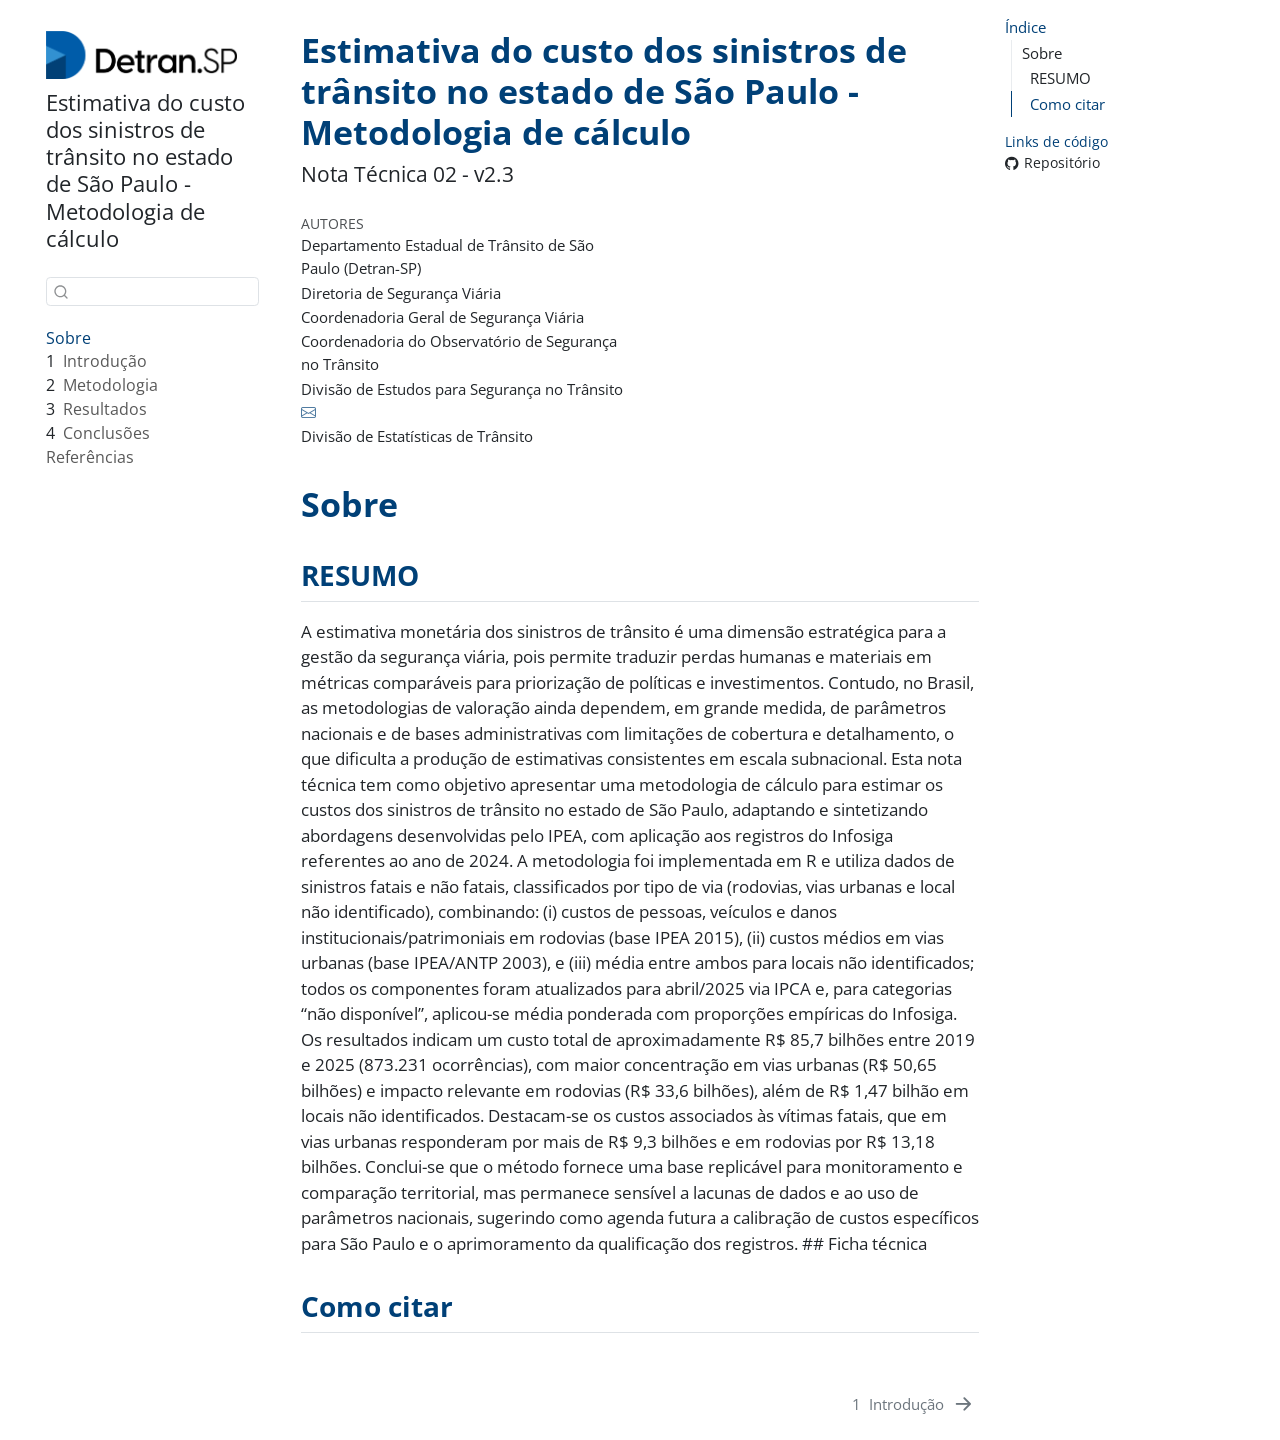
==== docs/index.html @ 034465a6 "renderização" ====
<!DOCTYPE html>
<html xmlns="http://www.w3.org/1999/xhtml" lang="pt-BR" xml:lang="pt-BR"><head>

<meta charset="utf-8">
<meta name="generator" content="quarto-1.8.27">

<meta name="viewport" content="width=device-width, initial-scale=1.0, user-scalable=yes">

<meta name="author" content="Departamento Estadual de Trânsito de São Paulo (Detran-SP)">
<meta name="author" content="Diretoria de Segurança Viária">
<meta name="author" content="Coordenadoria Geral de Segurança Viária">
<meta name="author" content="Coordenadoria do Observatório de Segurança no Trânsito">
<meta name="author" content="Divisão de Estudos para Segurança no Trânsito">
<meta name="author" content="Divisão de Estatísticas de Trânsito">

<title>Estimativa do custo dos sinistros de trânsito no estado de São Paulo - Metodologia de cálculo</title>
<style>
code{white-space: pre-wrap;}
span.smallcaps{font-variant: small-caps;}
div.columns{display: flex; gap: min(4vw, 1.5em);}
div.column{flex: auto; overflow-x: auto;}
div.hanging-indent{margin-left: 1.5em; text-indent: -1.5em;}
ul.task-list{list-style: none;}
ul.task-list li input[type="checkbox"] {
width: 0.8em;
margin: 0 0.8em 0.2em -1em;  vertical-align: middle;
}
</style>


<script>const headroomChanged = new CustomEvent("quarto-hrChanged", {
  detail: {},
  bubbles: true,
  cancelable: false,
  composed: false,
});

const announceDismiss = () => {
  const annEl = window.document.getElementById("quarto-announcement");
  if (annEl) {
    annEl.remove();

    const annId = annEl.getAttribute("data-announcement-id");
    window.localStorage.setItem(`quarto-announce-${annId}`, "true");
  }
};

const announceRegister = () => {
  const annEl = window.document.getElementById("quarto-announcement");
  if (annEl) {
    const annId = annEl.getAttribute("data-announcement-id");
    const isDismissed =
      window.localStorage.getItem(`quarto-announce-${annId}`) || false;
    if (isDismissed) {
      announceDismiss();
      return;
    } else {
      annEl.classList.remove("hidden");
    }

    const actionEl = annEl.querySelector(".quarto-announcement-action");
    if (actionEl) {
      actionEl.addEventListener("click", function (e) {
        e.preventDefault();
        // Hide the bar immediately
        announceDismiss();
      });
    }
  }
};

window.document.addEventListener("DOMContentLoaded", function () {
  let init = false;

  announceRegister();

  // Manage the back to top button, if one is present.
  let lastScrollTop = window.pageYOffset || document.documentElement.scrollTop;
  const scrollDownBuffer = 5;
  const scrollUpBuffer = 35;
  const btn = document.getElementById("quarto-back-to-top");
  const hideBackToTop = () => {
    btn.style.display = "none";
  };
  const showBackToTop = () => {
    btn.style.display = "inline-block";
  };
  if (btn) {
    window.document.addEventListener(
      "scroll",
      function () {
        const currentScrollTop =
          window.pageYOffset || document.documentElement.scrollTop;

        // Shows and hides the button 'intelligently' as the user scrolls
        if (currentScrollTop - scrollDownBuffer > lastScrollTop) {
          hideBackToTop();
          lastScrollTop = currentScrollTop <= 0 ? 0 : currentScrollTop;
        } else if (currentScrollTop < lastScrollTop - scrollUpBuffer) {
          showBackToTop();
          lastScrollTop = currentScrollTop <= 0 ? 0 : currentScrollTop;
        }

        // Show the button at the bottom, hides it at the top
        if (currentScrollTop <= 0) {
          hideBackToTop();
        } else if (
          window.innerHeight + currentScrollTop >=
          document.body.offsetHeight
        ) {
          showBackToTop();
        }
      },
      false
    );
  }

  function throttle(func, wait) {
    var timeout;
    return function () {
      const context = this;
      const args = arguments;
      const later = function () {
        clearTimeout(timeout);
        timeout = null;
        func.apply(context, args);
      };

      if (!timeout) {
        timeout = setTimeout(later, wait);
      }
    };
  }

  function headerOffset() {
    // Set an offset if there is are fixed top navbar
    const headerEl = window.document.querySelector("header.fixed-top");
    if (headerEl) {
      return headerEl.clientHeight;
    } else {
      return 0;
    }
  }

  function footerOffset() {
    const footerEl = window.document.querySelector("footer.footer");
    if (footerEl) {
      return footerEl.clientHeight;
    } else {
      return 0;
    }
  }

  function dashboardOffset() {
    const dashboardNavEl = window.document.getElementById(
      "quarto-dashboard-header"
    );
    if (dashboardNavEl !== null) {
      return dashboardNavEl.clientHeight;
    } else {
      return 0;
    }
  }

  function updateDocumentOffsetWithoutAnimation() {
    updateDocumentOffset(false);
  }

  function updateDocumentOffset(animated) {
    // set body offset
    const topOffset = headerOffset();
    const bodyOffset = topOffset + footerOffset() + dashboardOffset();
    const bodyEl = window.document.body;
    bodyEl.setAttribute("data-bs-offset", topOffset);
    bodyEl.style.paddingTop = topOffset + "px";

    // deal with sidebar offsets
    const sidebars = window.document.querySelectorAll(
      ".sidebar, .headroom-target"
    );
    sidebars.forEach((sidebar) => {
      if (!animated) {
        sidebar.classList.add("notransition");
        // Remove the no transition class after the animation has time to complete
        setTimeout(function () {
          sidebar.classList.remove("notransition");
        }, 201);
      }

      if (window.Headroom && sidebar.classList.contains("sidebar-unpinned")) {
        sidebar.style.top = "0";
        sidebar.style.maxHeight = "100vh";
      } else {
        sidebar.style.top = topOffset + "px";
        sidebar.style.maxHeight = "calc(100vh - " + topOffset + "px)";
      }
    });

    // allow space for footer
    const mainContainer = window.document.querySelector(".quarto-container");
    if (mainContainer) {
      mainContainer.style.minHeight = "calc(100vh - " + bodyOffset + "px)";
    }

    // link offset
    let linkStyle = window.document.querySelector("#quarto-target-style");
    if (!linkStyle) {
      linkStyle = window.document.createElement("style");
      linkStyle.setAttribute("id", "quarto-target-style");
      window.document.head.appendChild(linkStyle);
    }
    while (linkStyle.firstChild) {
      linkStyle.removeChild(linkStyle.firstChild);
    }
    if (topOffset > 0) {
      linkStyle.appendChild(
        window.document.createTextNode(`
      section:target::before {
        content: "";
        display: block;
        height: ${topOffset}px;
        margin: -${topOffset}px 0 0;
      }`)
      );
    }
    if (init) {
      window.dispatchEvent(headroomChanged);
    }
    init = true;
  }

  // initialize headroom
  var header = window.document.querySelector("#quarto-header");
  if (header && window.Headroom) {
    const headroom = new window.Headroom(header, {
      tolerance: 5,
      onPin: function () {
        const sidebars = window.document.querySelectorAll(
          ".sidebar, .headroom-target"
        );
        sidebars.forEach((sidebar) => {
          sidebar.classList.remove("sidebar-unpinned");
        });
        updateDocumentOffset();
      },
      onUnpin: function () {
        const sidebars = window.document.querySelectorAll(
          ".sidebar, .headroom-target"
        );
        sidebars.forEach((sidebar) => {
          sidebar.classList.add("sidebar-unpinned");
        });
        updateDocumentOffset();
      },
    });
    headroom.init();

    let frozen = false;
    window.quartoToggleHeadroom = function () {
      if (frozen) {
        headroom.unfreeze();
        frozen = false;
      } else {
        headroom.freeze();
        frozen = true;
      }
    };
  }

  window.addEventListener(
    "hashchange",
    function (e) {
      if (
        getComputedStyle(document.documentElement).scrollBehavior !== "smooth"
      ) {
        window.scrollTo(0, window.pageYOffset - headerOffset());
      }
    },
    false
  );

  // Observe size changed for the header
  const headerEl = window.document.querySelector("header.fixed-top");
  if (headerEl && window.ResizeObserver) {
    const observer = new window.ResizeObserver(() => {
      setTimeout(updateDocumentOffsetWithoutAnimation, 0);
    });
    observer.observe(headerEl, {
      attributes: true,
      childList: true,
      characterData: true,
    });
  } else {
    window.addEventListener(
      "resize",
      throttle(updateDocumentOffsetWithoutAnimation, 50)
    );
  }
  setTimeout(updateDocumentOffsetWithoutAnimation, 250);

  // fixup index.html links if we aren't on the filesystem
  if (window.location.protocol !== "file:") {
    const links = window.document.querySelectorAll("a");
    for (let i = 0; i < links.length; i++) {
      if (links[i].href) {
        links[i].dataset.originalHref = links[i].href;
        links[i].href = links[i].href.replace(/\/index\.html/, "/");
      }
    }

    // Fixup any sharing links that require urls
    // Append url to any sharing urls
    const sharingLinks = window.document.querySelectorAll(
      "a.sidebar-tools-main-item, a.quarto-navigation-tool, a.quarto-navbar-tools, a.quarto-navbar-tools-item"
    );
    for (let i = 0; i < sharingLinks.length; i++) {
      const sharingLink = sharingLinks[i];
      const href = sharingLink.getAttribute("href");
      if (href) {
        sharingLink.setAttribute(
          "href",
          href.replace("|url|", window.location.href)
        );
      }
    }

    // Scroll the active navigation item into view, if necessary
    const navSidebar = window.document.querySelector("nav#quarto-sidebar");
    if (navSidebar) {
      // Find the active item
      const activeItem = navSidebar.querySelector("li.sidebar-item a.active");
      if (activeItem) {
        // Wait for the scroll height and height to resolve by observing size changes on the
        // nav element that is scrollable
        const resizeObserver = new ResizeObserver((_entries) => {
          // The bottom of the element
          const elBottom = activeItem.offsetTop;
          const viewBottom = navSidebar.scrollTop + navSidebar.clientHeight;

          // The element height and scroll height are the same, then we are still loading
          if (viewBottom !== navSidebar.scrollHeight) {
            // Determine if the item isn't visible and scroll to it
            if (elBottom >= viewBottom) {
              navSidebar.scrollTop = elBottom;
            }

            // stop observing now since we've completed the scroll
            resizeObserver.unobserve(navSidebar);
          }
        });
        resizeObserver.observe(navSidebar);
      }
    }
  }
});
</script>
<script>/*!
 * headroom.js v0.12.0 - Give your page some headroom. Hide your header until you need it
 * Copyright (c) 2020 Nick Williams - http://wicky.nillia.ms/headroom.js
 * License: MIT
 */

!function(t,n){"object"==typeof exports&&"undefined"!=typeof module?module.exports=n():"function"==typeof define&&define.amd?define(n):(t=t||self).Headroom=n()}(this,function(){"use strict";function t(){return"undefined"!=typeof window}function d(t){return function(t){return t&&t.document&&function(t){return 9===t.nodeType}(t.document)}(t)?function(t){var n=t.document,o=n.body,s=n.documentElement;return{scrollHeight:function(){return Math.max(o.scrollHeight,s.scrollHeight,o.offsetHeight,s.offsetHeight,o.clientHeight,s.clientHeight)},height:function(){return t.innerHeight||s.clientHeight||o.clientHeight},scrollY:function(){return void 0!==t.pageYOffset?t.pageYOffset:(s||o.parentNode||o).scrollTop}}}(t):function(t){return{scrollHeight:function(){return Math.max(t.scrollHeight,t.offsetHeight,t.clientHeight)},height:function(){return Math.max(t.offsetHeight,t.clientHeight)},scrollY:function(){return t.scrollTop}}}(t)}function n(t,s,e){var n,o=function(){var n=!1;try{var t={get passive(){n=!0}};window.addEventListener("test",t,t),window.removeEventListener("test",t,t)}catch(t){n=!1}return n}(),i=!1,r=d(t),l=r.scrollY(),a={};function c(){var t=Math.round(r.scrollY()),n=r.height(),o=r.scrollHeight();a.scrollY=t,a.lastScrollY=l,a.direction=l<t?"down":"up",a.distance=Math.abs(t-l),a.isOutOfBounds=t<0||o<t+n,a.top=t<=s.offset[a.direction],a.bottom=o<=t+n,a.toleranceExceeded=a.distance>s.tolerance[a.direction],e(a),l=t,i=!1}function h(){i||(i=!0,n=requestAnimationFrame(c))}var u=!!o&&{passive:!0,capture:!1};return t.addEventListener("scroll",h,u),c(),{destroy:function(){cancelAnimationFrame(n),t.removeEventListener("scroll",h,u)}}}function o(t){return t===Object(t)?t:{down:t,up:t}}function s(t,n){n=n||{},Object.assign(this,s.options,n),this.classes=Object.assign({},s.options.classes,n.classes),this.elem=t,this.tolerance=o(this.tolerance),this.offset=o(this.offset),this.initialised=!1,this.frozen=!1}return s.prototype={constructor:s,init:function(){return s.cutsTheMustard&&!this.initialised&&(this.addClass("initial"),this.initialised=!0,setTimeout(function(t){t.scrollTracker=n(t.scroller,{offset:t.offset,tolerance:t.tolerance},t.update.bind(t))},100,this)),this},destroy:function(){this.initialised=!1,Object.keys(this.classes).forEach(this.removeClass,this),this.scrollTracker.destroy()},unpin:function(){!this.hasClass("pinned")&&this.hasClass("unpinned")||(this.addClass("unpinned"),this.removeClass("pinned"),this.onUnpin&&this.onUnpin.call(this))},pin:function(){this.hasClass("unpinned")&&(this.addClass("pinned"),this.removeClass("unpinned"),this.onPin&&this.onPin.call(this))},freeze:function(){this.frozen=!0,this.addClass("frozen")},unfreeze:function(){this.frozen=!1,this.removeClass("frozen")},top:function(){this.hasClass("top")||(this.addClass("top"),this.removeClass("notTop"),this.onTop&&this.onTop.call(this))},notTop:function(){this.hasClass("notTop")||(this.addClass("notTop"),this.removeClass("top"),this.onNotTop&&this.onNotTop.call(this))},bottom:function(){this.hasClass("bottom")||(this.addClass("bottom"),this.removeClass("notBottom"),this.onBottom&&this.onBottom.call(this))},notBottom:function(){this.hasClass("notBottom")||(this.addClass("notBottom"),this.removeClass("bottom"),this.onNotBottom&&this.onNotBottom.call(this))},shouldUnpin:function(t){return"down"===t.direction&&!t.top&&t.toleranceExceeded},shouldPin:function(t){return"up"===t.direction&&t.toleranceExceeded||t.top},addClass:function(t){this.elem.classList.add.apply(this.elem.classList,this.classes[t].split(" "))},removeClass:function(t){this.elem.classList.remove.apply(this.elem.classList,this.classes[t].split(" "))},hasClass:function(t){return this.classes[t].split(" ").every(function(t){return this.classList.contains(t)},this.elem)},update:function(t){t.isOutOfBounds||!0!==this.frozen&&(t.top?this.top():this.notTop(),t.bottom?this.bottom():this.notBottom(),this.shouldUnpin(t)?this.unpin():this.shouldPin(t)&&this.pin())}},s.options={tolerance:{up:0,down:0},offset:0,scroller:t()?window:null,classes:{frozen:"headroom--frozen",pinned:"headroom--pinned",unpinned:"headroom--unpinned",top:"headroom--top",notTop:"headroom--not-top",bottom:"headroom--bottom",notBottom:"headroom--not-bottom",initial:"headroom"}},s.cutsTheMustard=!!(t()&&function(){}.bind&&"classList"in document.documentElement&&Object.assign&&Object.keys&&requestAnimationFrame),s});
</script>
<script>/*!
 * clipboard.js v2.0.11
 * https://clipboardjs.com/
 *
 * Licensed MIT © Zeno Rocha
 */
!function(t,e){"object"==typeof exports&&"object"==typeof module?module.exports=e():"function"==typeof define&&define.amd?define([],e):"object"==typeof exports?exports.ClipboardJS=e():t.ClipboardJS=e()}(this,function(){return n={686:function(t,e,n){"use strict";n.d(e,{default:function(){return b}});var e=n(279),i=n.n(e),e=n(370),u=n.n(e),e=n(817),r=n.n(e);function c(t){try{return document.execCommand(t)}catch(t){return}}var a=function(t){t=r()(t);return c("cut"),t};function o(t,e){var n,o,t=(n=t,o="rtl"===document.documentElement.getAttribute("dir"),(t=document.createElement("textarea")).style.fontSize="12pt",t.style.border="0",t.style.padding="0",t.style.margin="0",t.style.position="absolute",t.style[o?"right":"left"]="-9999px",o=window.pageYOffset||document.documentElement.scrollTop,t.style.top="".concat(o,"px"),t.setAttribute("readonly",""),t.value=n,t);return e.container.appendChild(t),e=r()(t),c("copy"),t.remove(),e}var f=function(t){var e=1<arguments.length&&void 0!==arguments[1]?arguments[1]:{container:document.body},n="";return"string"==typeof t?n=o(t,e):t instanceof HTMLInputElement&&!["text","search","url","tel","password"].includes(null==t?void 0:t.type)?n=o(t.value,e):(n=r()(t),c("copy")),n};function l(t){return(l="function"==typeof Symbol&&"symbol"==typeof Symbol.iterator?function(t){return typeof t}:function(t){return t&&"function"==typeof Symbol&&t.constructor===Symbol&&t!==Symbol.prototype?"symbol":typeof t})(t)}var s=function(){var t=0<arguments.length&&void 0!==arguments[0]?arguments[0]:{},e=t.action,n=void 0===e?"copy":e,o=t.container,e=t.target,t=t.text;if("copy"!==n&&"cut"!==n)throw new Error('Invalid "action" value, use either "copy" or "cut"');if(void 0!==e){if(!e||"object"!==l(e)||1!==e.nodeType)throw new Error('Invalid "target" value, use a valid Element');if("copy"===n&&e.hasAttribute("disabled"))throw new Error('Invalid "target" attribute. Please use "readonly" instead of "disabled" attribute');if("cut"===n&&(e.hasAttribute("readonly")||e.hasAttribute("disabled")))throw new Error('Invalid "target" attribute. You can\'t cut text from elements with "readonly" or "disabled" attributes')}return t?f(t,{container:o}):e?"cut"===n?a(e):f(e,{container:o}):void 0};function p(t){return(p="function"==typeof Symbol&&"symbol"==typeof Symbol.iterator?function(t){return typeof t}:function(t){return t&&"function"==typeof Symbol&&t.constructor===Symbol&&t!==Symbol.prototype?"symbol":typeof t})(t)}function d(t,e){for(var n=0;n<e.length;n++){var o=e[n];o.enumerable=o.enumerable||!1,o.configurable=!0,"value"in o&&(o.writable=!0),Object.defineProperty(t,o.key,o)}}function y(t,e){return(y=Object.setPrototypeOf||function(t,e){return t.__proto__=e,t})(t,e)}function h(n){var o=function(){if("undefined"==typeof Reflect||!Reflect.construct)return!1;if(Reflect.construct.sham)return!1;if("function"==typeof Proxy)return!0;try{return Date.prototype.toString.call(Reflect.construct(Date,[],function(){})),!0}catch(t){return!1}}();return function(){var t,e=v(n);return t=o?(t=v(this).constructor,Reflect.construct(e,arguments,t)):e.apply(this,arguments),e=this,!(t=t)||"object"!==p(t)&&"function"!=typeof t?function(t){if(void 0!==t)return t;throw new ReferenceError("this hasn't been initialised - super() hasn't been called")}(e):t}}function v(t){return(v=Object.setPrototypeOf?Object.getPrototypeOf:function(t){return t.__proto__||Object.getPrototypeOf(t)})(t)}function m(t,e){t="data-clipboard-".concat(t);if(e.hasAttribute(t))return e.getAttribute(t)}var b=function(){!function(t,e){if("function"!=typeof e&&null!==e)throw new TypeError("Super expression must either be null or a function");t.prototype=Object.create(e&&e.prototype,{constructor:{value:t,writable:!0,configurable:!0}}),e&&y(t,e)}(r,i());var t,e,n,o=h(r);function r(t,e){var n;return function(t){if(!(t instanceof r))throw new TypeError("Cannot call a class as a function")}(this),(n=o.call(this)).resolveOptions(e),n.listenClick(t),n}return t=r,n=[{key:"copy",value:function(t){var e=1<arguments.length&&void 0!==arguments[1]?arguments[1]:{container:document.body};return f(t,e)}},{key:"cut",value:function(t){return a(t)}},{key:"isSupported",value:function(){var t=0<arguments.length&&void 0!==arguments[0]?arguments[0]:["copy","cut"],t="string"==typeof t?[t]:t,e=!!document.queryCommandSupported;return t.forEach(function(t){e=e&&!!document.queryCommandSupported(t)}),e}}],(e=[{key:"resolveOptions",value:function(){var t=0<arguments.length&&void 0!==arguments[0]?arguments[0]:{};this.action="function"==typeof t.action?t.action:this.defaultAction,this.target="function"==typeof t.target?t.target:this.defaultTarget,this.text="function"==typeof t.text?t.text:this.defaultText,this.container="object"===p(t.container)?t.container:document.body}},{key:"listenClick",value:function(t){var e=this;this.listener=u()(t,"click",function(t){return e.onClick(t)})}},{key:"onClick",value:function(t){var e=t.delegateTarget||t.currentTarget,n=this.action(e)||"copy",t=s({action:n,container:this.container,target:this.target(e),text:this.text(e)});this.emit(t?"success":"error",{action:n,text:t,trigger:e,clearSelection:function(){e&&e.focus(),window.getSelection().removeAllRanges()}})}},{key:"defaultAction",value:function(t){return m("action",t)}},{key:"defaultTarget",value:function(t){t=m("target",t);if(t)return document.querySelector(t)}},{key:"defaultText",value:function(t){return m("text",t)}},{key:"destroy",value:function(){this.listener.destroy()}}])&&d(t.prototype,e),n&&d(t,n),r}()},828:function(t){var e;"undefined"==typeof Element||Element.prototype.matches||((e=Element.prototype).matches=e.matchesSelector||e.mozMatchesSelector||e.msMatchesSelector||e.oMatchesSelector||e.webkitMatchesSelector),t.exports=function(t,e){for(;t&&9!==t.nodeType;){if("function"==typeof t.matches&&t.matches(e))return t;t=t.parentNode}}},438:function(t,e,n){var u=n(828);function i(t,e,n,o,r){var i=function(e,n,t,o){return function(t){t.delegateTarget=u(t.target,n),t.delegateTarget&&o.call(e,t)}}.apply(this,arguments);return t.addEventListener(n,i,r),{destroy:function(){t.removeEventListener(n,i,r)}}}t.exports=function(t,e,n,o,r){return"function"==typeof t.addEventListener?i.apply(null,arguments):"function"==typeof n?i.bind(null,document).apply(null,arguments):("string"==typeof t&&(t=document.querySelectorAll(t)),Array.prototype.map.call(t,function(t){return i(t,e,n,o,r)}))}},879:function(t,n){n.node=function(t){return void 0!==t&&t instanceof HTMLElement&&1===t.nodeType},n.nodeList=function(t){var e=Object.prototype.toString.call(t);return void 0!==t&&("[object NodeList]"===e||"[object HTMLCollection]"===e)&&"length"in t&&(0===t.length||n.node(t[0]))},n.string=function(t){return"string"==typeof t||t instanceof String},n.fn=function(t){return"[object Function]"===Object.prototype.toString.call(t)}},370:function(t,e,n){var f=n(879),l=n(438);t.exports=function(t,e,n){if(!t&&!e&&!n)throw new Error("Missing required arguments");if(!f.string(e))throw new TypeError("Second argument must be a String");if(!f.fn(n))throw new TypeError("Third argument must be a Function");if(f.node(t))return c=e,a=n,(u=t).addEventListener(c,a),{destroy:function(){u.removeEventListener(c,a)}};if(f.nodeList(t))return o=t,r=e,i=n,Array.prototype.forEach.call(o,function(t){t.addEventListener(r,i)}),{destroy:function(){Array.prototype.forEach.call(o,function(t){t.removeEventListener(r,i)})}};if(f.string(t))return t=t,e=e,n=n,l(document.body,t,e,n);throw new TypeError("First argument must be a String, HTMLElement, HTMLCollection, or NodeList");var o,r,i,u,c,a}},817:function(t){t.exports=function(t){var e,n="SELECT"===t.nodeName?(t.focus(),t.value):"INPUT"===t.nodeName||"TEXTAREA"===t.nodeName?((e=t.hasAttribute("readonly"))||t.setAttribute("readonly",""),t.select(),t.setSelectionRange(0,t.value.length),e||t.removeAttribute("readonly"),t.value):(t.hasAttribute("contenteditable")&&t.focus(),n=window.getSelection(),(e=document.createRange()).selectNodeContents(t),n.removeAllRanges(),n.addRange(e),n.toString());return n}},279:function(t){function e(){}e.prototype={on:function(t,e,n){var o=this.e||(this.e={});return(o[t]||(o[t]=[])).push({fn:e,ctx:n}),this},once:function(t,e,n){var o=this;function r(){o.off(t,r),e.apply(n,arguments)}return r._=e,this.on(t,r,n)},emit:function(t){for(var e=[].slice.call(arguments,1),n=((this.e||(this.e={}))[t]||[]).slice(),o=0,r=n.length;o<r;o++)n[o].fn.apply(n[o].ctx,e);return this},off:function(t,e){var n=this.e||(this.e={}),o=n[t],r=[];if(o&&e)for(var i=0,u=o.length;i<u;i++)o[i].fn!==e&&o[i].fn._!==e&&r.push(o[i]);return r.length?n[t]=r:delete n[t],this}},t.exports=e,t.exports.TinyEmitter=e}},r={},o.n=function(t){var e=t&&t.__esModule?function(){return t.default}:function(){return t};return o.d(e,{a:e}),e},o.d=function(t,e){for(var n in e)o.o(e,n)&&!o.o(t,n)&&Object.defineProperty(t,n,{enumerable:!0,get:e[n]})},o.o=function(t,e){return Object.prototype.hasOwnProperty.call(t,e)},o(686).default;function o(t){if(r[t])return r[t].exports;var e=r[t]={exports:{}};return n[t](e,e.exports,o),e.exports}var n,r});</script>
<script>/*! @algolia/autocomplete-js 1.19.1 | MIT License | © Algolia, Inc. and contributors | https://github.com/algolia/autocomplete */
!function(e,t){"object"==typeof exports&&"undefined"!=typeof module?t(exports):"function"==typeof define&&define.amd?define(["exports"],t):t((e="undefined"!=typeof globalThis?globalThis:e||self)["@algolia/autocomplete-js"]={})}(this,(function(e){"use strict";function t(e,t){var n=Object.keys(e);if(Object.getOwnPropertySymbols){var r=Object.getOwnPropertySymbols(e);t&&(r=r.filter((function(t){return Object.getOwnPropertyDescriptor(e,t).enumerable}))),n.push.apply(n,r)}return n}function n(e){for(var n=1;n<arguments.length;n++){var r=null!=arguments[n]?arguments[n]:{};n%2?t(Object(r),!0).forEach((function(t){o(e,t,r[t])})):Object.getOwnPropertyDescriptors?Object.defineProperties(e,Object.getOwnPropertyDescriptors(r)):t(Object(r)).forEach((function(t){Object.defineProperty(e,t,Object.getOwnPropertyDescriptor(r,t))}))}return e}function r(e){return r="function"==typeof Symbol&&"symbol"==typeof Symbol.iterator?function(e){return typeof e}:function(e){return e&&"function"==typeof Symbol&&e.constructor===Symbol&&e!==Symbol.prototype?"symbol":typeof e},r(e)}function o(e,t,n){return(t=function(e){var t=function(e,t){if("object"!=typeof e||null===e)return e;var n=e[Symbol.toPrimitive];if(void 0!==n){var r=n.call(e,t||"default");if("object"!=typeof r)return r;throw new TypeError("@@toPrimitive must return a primitive value.")}return("string"===t?String:Number)(e)}(e,"string");return"symbol"==typeof t?t:String(t)}(t))in e?Object.defineProperty(e,t,{value:n,enumerable:!0,configurable:!0,writable:!0}):e[t]=n,e}function i(){return i=Object.assign?Object.assign.bind():function(e){for(var t=1;t<arguments.length;t++){var n=arguments[t];for(var r in n)Object.prototype.hasOwnProperty.call(n,r)&&(e[r]=n[r])}return e},i.apply(this,arguments)}function u(e,t){if(null==e)return{};var n,r,o=function(e,t){if(null==e)return{};var n,r,o={},i=Object.keys(e);for(r=0;r<i.length;r++)n=i[r],t.indexOf(n)>=0||(o[n]=e[n]);return o}(e,t);if(Object.getOwnPropertySymbols){var i=Object.getOwnPropertySymbols(e);for(r=0;r<i.length;r++)n=i[r],t.indexOf(n)>=0||Object.prototype.propertyIsEnumerable.call(e,n)&&(o[n]=e[n])}return o}function a(e,t){return function(e){if(Array.isArray(e))return e}(e)||function(e,t){var n=null==e?null:"undefined"!=typeof Symbol&&e[Symbol.iterator]||e["@@iterator"];if(null!=n){var r,o,i,u,a=[],l=!0,c=!1;try{if(i=(n=n.call(e)).next,0===t){if(Object(n)!==n)return;l=!1}else for(;!(l=(r=i.call(n)).done)&&(a.push(r.value),a.length!==t);l=!0);}catch(e){c=!0,o=e}finally{try{if(!l&&null!=n.return&&(u=n.return(),Object(u)!==u))return}finally{if(c)throw o}}return a}}(e,t)||c(e,t)||function(){throw new TypeError("Invalid attempt to destructure non-iterable instance.\nIn order to be iterable, non-array objects must have a [Symbol.iterator]() method.")}()}function l(e){return function(e){if(Array.isArray(e))return s(e)}(e)||function(e){if("undefined"!=typeof Symbol&&null!=e[Symbol.iterator]||null!=e["@@iterator"])return Array.from(e)}(e)||c(e)||function(){throw new TypeError("Invalid attempt to spread non-iterable instance.\nIn order to be iterable, non-array objects must have a [Symbol.iterator]() method.")}()}function c(e,t){if(e){if("string"==typeof e)return s(e,t);var n=Object.prototype.toString.call(e).slice(8,-1);return"Object"===n&&e.constructor&&(n=e.constructor.name),"Map"===n||"Set"===n?Array.from(e):"Arguments"===n||/^(?:Ui|I)nt(?:8|16|32)(?:Clamped)?Array$/.test(n)?s(e,t):void 0}}function s(e,t){(null==t||t>e.length)&&(t=e.length);for(var n=0,r=new Array(t);n<t;n++)r[n]=e[n];return r}function f(e){return{current:e}}function p(e,t){var n=void 0;return function(){for(var r=arguments.length,o=new Array(r),i=0;i<r;i++)o[i]=arguments[i];n&&clearTimeout(n),n=setTimeout((function(){return e.apply(void 0,o)}),t)}}function m(e){return e.reduce((function(e,t){return e.concat(t)}),[])}var v=0;function d(){return"autocomplete-".concat(v++)}function y(e,t){return t.reduce((function(e,t){return e&&e[t]}),e)}function b(e){return 0===e.collections.length?0:e.collections.reduce((function(e,t){return e+t.items.length}),0)}function g(e){return e!==Object(e)}function h(e,t){if(e===t)return!0;if(g(e)||g(t)||"function"==typeof e||"function"==typeof t)return e===t;if(Object.keys(e).length!==Object.keys(t).length)return!1;for(var n=0,r=Object.keys(e);n<r.length;n++){var o=r[n];if(!(o in t))return!1;if(!h(e[o],t[o]))return!1}return!0}var _=function(){};var O="1.19.1",S=[{segment:"autocomplete-core",version:O}];function j(e){var t=e.item,n=e.items,r=void 0===n?[]:n;return{index:t.__autocomplete_indexName,items:[t],positions:[1+r.findIndex((function(e){return e.objectID===t.objectID}))],queryID:t.__autocomplete_queryID,algoliaSource:["autocomplete"]}}function P(e,t){return function(e){if(Array.isArray(e))return e}(e)||function(e,t){var n=null==e?null:"undefined"!=typeof Symbol&&e[Symbol.iterator]||e["@@iterator"];if(null!=n){var r,o,i,u,a=[],l=!0,c=!1;try{if(i=(n=n.call(e)).next,0===t){if(Object(n)!==n)return;l=!1}else for(;!(l=(r=i.call(n)).done)&&(a.push(r.value),a.length!==t);l=!0);}catch(e){c=!0,o=e}finally{try{if(!l&&null!=n.return&&(u=n.return(),Object(u)!==u))return}finally{if(c)throw o}}return a}}(e,t)||function(e,t){if(!e)return;if("string"==typeof e)return w(e,t);var n=Object.prototype.toString.call(e).slice(8,-1);"Object"===n&&e.constructor&&(n=e.constructor.name);if("Map"===n||"Set"===n)return Array.from(e);if("Arguments"===n||/^(?:Ui|I)nt(?:8|16|32)(?:Clamped)?Array$/.test(n))return w(e,t)}(e,t)||function(){throw new TypeError("Invalid attempt to destructure non-iterable instance.\nIn order to be iterable, non-array objects must have a [Symbol.iterator]() method.")}()}function w(e,t){(null==t||t>e.length)&&(t=e.length);for(var n=0,r=new Array(t);n<t;n++)r[n]=e[n];return r}var I=["items"],A=["items"];function E(e){return E="function"==typeof Symbol&&"symbol"==typeof Symbol.iterator?function(e){return typeof e}:function(e){return e&&"function"==typeof Symbol&&e.constructor===Symbol&&e!==Symbol.prototype?"symbol":typeof e},E(e)}function D(e){return function(e){if(Array.isArray(e))return C(e)}(e)||function(e){if("undefined"!=typeof Symbol&&null!=e[Symbol.iterator]||null!=e["@@iterator"])return Array.from(e)}(e)||function(e,t){if(!e)return;if("string"==typeof e)return C(e,t);var n=Object.prototype.toString.call(e).slice(8,-1);"Object"===n&&e.constructor&&(n=e.constructor.name);if("Map"===n||"Set"===n)return Array.from(e);if("Arguments"===n||/^(?:Ui|I)nt(?:8|16|32)(?:Clamped)?Array$/.test(n))return C(e,t)}(e)||function(){throw new TypeError("Invalid attempt to spread non-iterable instance.\nIn order to be iterable, non-array objects must have a [Symbol.iterator]() method.")}()}function C(e,t){(null==t||t>e.length)&&(t=e.length);for(var n=0,r=new Array(t);n<t;n++)r[n]=e[n];return r}function k(e,t){if(null==e)return{};var n,r,o=function(e,t){if(null==e)return{};var n,r,o={},i=Object.keys(e);for(r=0;r<i.length;r++)n=i[r],t.indexOf(n)>=0||(o[n]=e[n]);return o}(e,t);if(Object.getOwnPropertySymbols){var i=Object.getOwnPropertySymbols(e);for(r=0;r<i.length;r++)n=i[r],t.indexOf(n)>=0||Object.prototype.propertyIsEnumerable.call(e,n)&&(o[n]=e[n])}return o}function x(e,t){var n=Object.keys(e);if(Object.getOwnPropertySymbols){var r=Object.getOwnPropertySymbols(e);t&&(r=r.filter((function(t){return Object.getOwnPropertyDescriptor(e,t).enumerable}))),n.push.apply(n,r)}return n}function N(e){for(var t=1;t<arguments.length;t++){var n=null!=arguments[t]?arguments[t]:{};t%2?x(Object(n),!0).forEach((function(t){T(e,t,n[t])})):Object.getOwnPropertyDescriptors?Object.defineProperties(e,Object.getOwnPropertyDescriptors(n)):x(Object(n)).forEach((function(t){Object.defineProperty(e,t,Object.getOwnPropertyDescriptor(n,t))}))}return e}function T(e,t,n){return(t=function(e){var t=function(e,t){if("object"!==E(e)||null===e)return e;var n=e[Symbol.toPrimitive];if(void 0!==n){var r=n.call(e,t||"default");if("object"!==E(r))return r;throw new TypeError("@@toPrimitive must return a primitive value.")}return("string"===t?String:Number)(e)}(e,"string");return"symbol"===E(t)?t:String(t)}(t))in e?Object.defineProperty(e,t,{value:n,enumerable:!0,configurable:!0,writable:!0}):e[t]=n,e}function q(e){for(var t=arguments.length>1&&void 0!==arguments[1]?arguments[1]:20,n=[],r=0;r<e.objectIDs.length;r+=t)n.push(N(N({},e),{},{objectIDs:e.objectIDs.slice(r,r+t)}));return n}function B(e){return e.map((function(e){var t=e.items,n=k(e,I);return N(N({},n),{},{objectIDs:(null==t?void 0:t.map((function(e){return e.objectID})))||n.objectIDs})}))}function R(e){var t,n,r,o=(t=P((e.version||"").split(".").map(Number),2),n=t[0],r=t[1],n>=3||2===n&&r>=4||1===n&&r>=10);function i(t,n,r){if(o&&void 0!==r){var i=r[0].__autocomplete_algoliaCredentials,u={"X-Algolia-Application-Id":i.appId,"X-Algolia-API-Key":i.apiKey};e.apply(void 0,[t].concat(D(n),[{headers:u}]))}else e.apply(void 0,[t].concat(D(n)))}return{init:function(t,n){e("init",{appId:t,apiKey:n})},setAuthenticatedUserToken:function(t){e("setAuthenticatedUserToken",t)},setUserToken:function(t){e("setUserToken",t)},clickedObjectIDsAfterSearch:function(){for(var e=arguments.length,t=new Array(e),n=0;n<e;n++)t[n]=arguments[n];t.length>0&&i("clickedObjectIDsAfterSearch",B(t),t[0].items)},clickedObjectIDs:function(){for(var e=arguments.length,t=new Array(e),n=0;n<e;n++)t[n]=arguments[n];t.length>0&&i("clickedObjectIDs",B(t),t[0].items)},clickedFilters:function(){for(var t=arguments.length,n=new Array(t),r=0;r<t;r++)n[r]=arguments[r];n.length>0&&e.apply(void 0,["clickedFilters"].concat(n))},convertedObjectIDsAfterSearch:function(){for(var e=arguments.length,t=new Array(e),n=0;n<e;n++)t[n]=arguments[n];t.length>0&&i("convertedObjectIDsAfterSearch",B(t),t[0].items)},convertedObjectIDs:function(){for(var e=arguments.length,t=new Array(e),n=0;n<e;n++)t[n]=arguments[n];t.length>0&&i("convertedObjectIDs",B(t),t[0].items)},convertedFilters:function(){for(var t=arguments.length,n=new Array(t),r=0;r<t;r++)n[r]=arguments[r];n.length>0&&e.apply(void 0,["convertedFilters"].concat(n))},viewedObjectIDs:function(){for(var e=arguments.length,t=new Array(e),n=0;n<e;n++)t[n]=arguments[n];t.length>0&&t.reduce((function(e,t){var n=t.items,r=k(t,A);return[].concat(D(e),D(q(N(N({},r),{},{objectIDs:(null==n?void 0:n.map((function(e){return e.objectID})))||r.objectIDs})).map((function(e){return{items:n,payload:e}}))))}),[]).forEach((function(e){var t=e.items;return i("viewedObjectIDs",[e.payload],t)}))},viewedFilters:function(){for(var t=arguments.length,n=new Array(t),r=0;r<t;r++)n[r]=arguments[r];n.length>0&&e.apply(void 0,["viewedFilters"].concat(n))}}}function L(e){var t=e.items.reduce((function(e,t){var n;return e[t.__autocomplete_indexName]=(null!==(n=e[t.__autocomplete_indexName])&&void 0!==n?n:[]).concat(t),e}),{});return Object.keys(t).map((function(e){return{index:e,items:t[e],algoliaSource:["autocomplete"]}}))}function F(e){return e.objectID&&e.__autocomplete_indexName&&e.__autocomplete_queryID}function U(e){return U="function"==typeof Symbol&&"symbol"==typeof Symbol.iterator?function(e){return typeof e}:function(e){return e&&"function"==typeof Symbol&&e.constructor===Symbol&&e!==Symbol.prototype?"symbol":typeof e},U(e)}function M(e){return function(e){if(Array.isArray(e))return H(e)}(e)||function(e){if("undefined"!=typeof Symbol&&null!=e[Symbol.iterator]||null!=e["@@iterator"])return Array.from(e)}(e)||function(e,t){if(!e)return;if("string"==typeof e)return H(e,t);var n=Object.prototype.toString.call(e).slice(8,-1);"Object"===n&&e.constructor&&(n=e.constructor.name);if("Map"===n||"Set"===n)return Array.from(e);if("Arguments"===n||/^(?:Ui|I)nt(?:8|16|32)(?:Clamped)?Array$/.test(n))return H(e,t)}(e)||function(){throw new TypeError("Invalid attempt to spread non-iterable instance.\nIn order to be iterable, non-array objects must have a [Symbol.iterator]() method.")}()}function H(e,t){(null==t||t>e.length)&&(t=e.length);for(var n=0,r=new Array(t);n<t;n++)r[n]=e[n];return r}function V(e,t){var n=Object.keys(e);if(Object.getOwnPropertySymbols){var r=Object.getOwnPropertySymbols(e);t&&(r=r.filter((function(t){return Object.getOwnPropertyDescriptor(e,t).enumerable}))),n.push.apply(n,r)}return n}function W(e){for(var t=1;t<arguments.length;t++){var n=null!=arguments[t]?arguments[t]:{};t%2?V(Object(n),!0).forEach((function(t){Q(e,t,n[t])})):Object.getOwnPropertyDescriptors?Object.defineProperties(e,Object.getOwnPropertyDescriptors(n)):V(Object(n)).forEach((function(t){Object.defineProperty(e,t,Object.getOwnPropertyDescriptor(n,t))}))}return e}function Q(e,t,n){return(t=function(e){var t=function(e,t){if("object"!==U(e)||null===e)return e;var n=e[Symbol.toPrimitive];if(void 0!==n){var r=n.call(e,t||"default");if("object"!==U(r))return r;throw new TypeError("@@toPrimitive must return a primitive value.")}return("string"===t?String:Number)(e)}(e,"string");return"symbol"===U(t)?t:String(t)}(t))in e?Object.defineProperty(e,t,{value:n,enumerable:!0,configurable:!0,writable:!0}):e[t]=n,e}var K="2.15.0",$="https://cdn.jsdelivr.net/npm/search-insights@".concat(K,"/dist/search-insights.min.js"),z=p((function(e){var t=e.onItemsChange,n=e.items,r=e.insights,o=e.state;t({insights:r,insightsEvents:L({items:n}).map((function(e){return W({eventName:"Items Viewed"},e)})),state:o})}),400);function G(e){var t=function(e){return W({onItemsChange:function(e){var t=e.insights,n=e.insightsEvents,r=e.state;t.viewedObjectIDs.apply(t,M(n.map((function(e){return W(W({},e),{},{algoliaSource:J(e.algoliaSource,r.context)})}))))},onSelect:function(e){var t=e.insights,n=e.insightsEvents,r=e.state;t.clickedObjectIDsAfterSearch.apply(t,M(n.map((function(e){return W(W({},e),{},{algoliaSource:J(e.algoliaSource,r.context)})}))))},onActive:_,__autocomplete_clickAnalytics:!0},e)}(e),n=t.insightsClient,r=t.insightsInitParams,o=t.onItemsChange,i=t.onSelect,u=t.onActive,a=t.__autocomplete_clickAnalytics,l=n;if(n||function(e){if("undefined"!=typeof window)e({window:window})}((function(e){var t=e.window,n=t.AlgoliaAnalyticsObject||"aa";"string"==typeof n&&(l=t[n]),l||(t.AlgoliaAnalyticsObject=n,t[n]||(t[n]=function(){t[n].queue||(t[n].queue=[]);for(var e=arguments.length,r=new Array(e),o=0;o<e;o++)r[o]=arguments[o];t[n].queue.push(r)}),t[n].version=K,l=t[n],function(e){var t="[Autocomplete]: Could not load search-insights.js. Please load it manually following https://alg.li/insights-autocomplete";try{var n=e.document.createElement("script");n.async=!0,n.src=$,n.onerror=function(){console.error(t)},document.body.appendChild(n)}catch(e){console.error(t)}}(t))})),!l)return{};r&&l("init",W({partial:!0},r));var c=R(l),s=f([]),m=p((function(e){var t=e.state;if(t.isOpen){var n=t.collections.reduce((function(e,t){return[].concat(M(e),M(t.items))}),[]).filter(F);h(s.current.map((function(e){return e.objectID})),n.map((function(e){return e.objectID})))||(s.current=n,n.length>0&&z({onItemsChange:o,items:n,insights:c,state:t}))}}),0);return{name:"aa.algoliaInsightsPlugin",subscribe:function(e){var t=e.setContext,n=e.onSelect,r=e.onActive;function o(e){t({algoliaInsightsPlugin:{__algoliaSearchParameters:W(W({},a?{clickAnalytics:!0}:{}),e?{userToken:X(e)}:{}),insights:c}})}l("addAlgoliaAgent","insights-plugin"),o(),l("onUserTokenChange",(function(e){o(e)})),l("getUserToken",null,(function(e,t){o(t)})),n((function(e){var t=e.item,n=e.state,r=e.event,o=e.source;F(t)&&i({state:n,event:r,insights:c,item:t,insightsEvents:[W({eventName:"Item Selected"},j({item:t,items:o.getItems().filter(F)}))]})})),r((function(e){var t=e.item,n=e.source,r=e.state,o=e.event;F(t)&&u({state:r,event:o,insights:c,item:t,insightsEvents:[W({eventName:"Item Active"},j({item:t,items:n.getItems().filter(F)}))]})}))},onStateChange:function(e){var t=e.state;m({state:t})},__autocomplete_pluginOptions:e}}function J(){var e,t=arguments.length>0&&void 0!==arguments[0]?arguments[0]:[],n=arguments.length>1?arguments[1]:void 0;return[].concat(M(t),["autocomplete-internal"],M(null!==(e=n.algoliaInsightsPlugin)&&void 0!==e&&e.__automaticInsights?["autocomplete-automatic"]:[]))}function X(e){return"number"==typeof e?e.toString():e}function Y(e,t){var n=t;return{then:function(t,r){return Y(e.then(ee(t,n,e),ee(r,n,e)),n)},catch:function(t){return Y(e.catch(ee(t,n,e)),n)},finally:function(t){return t&&n.onCancelList.push(t),Y(e.finally(ee(t&&function(){return n.onCancelList=[],t()},n,e)),n)},cancel:function(){n.isCanceled=!0;var e=n.onCancelList;n.onCancelList=[],e.forEach((function(e){e()}))},isCanceled:function(){return!0===n.isCanceled}}}function Z(e){return Y(e,{isCanceled:!1,onCancelList:[]})}function ee(e,t,n){return e?function(n){return t.isCanceled?n:e(n)}:n}var te,ne=!0;function re(e,t,n,r){if(!n)return null;if(e<0&&(null===t||null!==r&&0===t))return n+e;var o=(null===t?-1:t)+e;return o<=-1||o>=n?null===r?null:0:o}function oe(e,t){var n=Object.keys(e);if(Object.getOwnPropertySymbols){var r=Object.getOwnPropertySymbols(e);t&&(r=r.filter((function(t){return Object.getOwnPropertyDescriptor(e,t).enumerable}))),n.push.apply(n,r)}return n}function ie(e){for(var t=1;t<arguments.length;t++){var n=null!=arguments[t]?arguments[t]:{};t%2?oe(Object(n),!0).forEach((function(t){ue(e,t,n[t])})):Object.getOwnPropertyDescriptors?Object.defineProperties(e,Object.getOwnPropertyDescriptors(n)):oe(Object(n)).forEach((function(t){Object.defineProperty(e,t,Object.getOwnPropertyDescriptor(n,t))}))}return e}function ue(e,t,n){return(t=function(e){var t=function(e,t){if("object"!==ae(e)||null===e)return e;var n=e[Symbol.toPrimitive];if(void 0!==n){var r=n.call(e,t||"default");if("object"!==ae(r))return r;throw new TypeError("@@toPrimitive must return a primitive value.")}return("string"===t?String:Number)(e)}(e,"string");return"symbol"===ae(t)?t:String(t)}(t))in e?Object.defineProperty(e,t,{value:n,enumerable:!0,configurable:!0,writable:!0}):e[t]=n,e}function ae(e){return ae="function"==typeof Symbol&&"symbol"==typeof Symbol.iterator?function(e){return typeof e}:function(e){return e&&"function"==typeof Symbol&&e.constructor===Symbol&&e!==Symbol.prototype?"symbol":typeof e},ae(e)}function le(e,t){var n="undefined"!=typeof Symbol&&e[Symbol.iterator]||e["@@iterator"];if(!n){if(Array.isArray(e)||(n=function(e,t){if(!e)return;if("string"==typeof e)return ce(e,t);var n=Object.prototype.toString.call(e).slice(8,-1);"Object"===n&&e.constructor&&(n=e.constructor.name);if("Map"===n||"Set"===n)return Array.from(e);if("Arguments"===n||/^(?:Ui|I)nt(?:8|16|32)(?:Clamped)?Array$/.test(n))return ce(e,t)}(e))||t&&e&&"number"==typeof e.length){n&&(e=n);var r=0,o=function(){};return{s:o,n:function(){return r>=e.length?{done:!0}:{done:!1,value:e[r++]}},e:function(e){throw e},f:o}}throw new TypeError("Invalid attempt to iterate non-iterable instance.\nIn order to be iterable, non-array objects must have a [Symbol.iterator]() method.")}var i,u=!0,a=!1;return{s:function(){n=n.call(e)},n:function(){var e=n.next();return u=e.done,e},e:function(e){a=!0,i=e},f:function(){try{u||null==n.return||n.return()}finally{if(a)throw i}}}}function ce(e,t){(null==t||t>e.length)&&(t=e.length);for(var n=0,r=new Array(t);n<t;n++)r[n]=e[n];return r}var se=function(e,t){var n,r=!1,o=[],i=le(e);try{for(i.s();!(n=i.n()).done;){var u,a,l,c=null===(u=n.value.__autocomplete_pluginOptions)||void 0===u||null===(a=(l=u).awaitSubmit)||void 0===a?void 0:a.call(l);if("number"==typeof c)o.push(c);else if(!0===c){r=!0;break}}}catch(e){i.e(e)}finally{i.f()}return r?t.wait():o.length>0?t.wait(Math.max.apply(Math,o)):void 0};function fe(e){var t=function(e){var t=e.collections.map((function(e){return e.items.length})).reduce((function(e,t,n){var r=(e[n-1]||0)+t;return e.push(r),e}),[]).reduce((function(t,n){return n<=e.activeItemId?t+1:t}),0);return e.collections[t]}(e);if(!t)return null;var n=t.items[function(e){for(var t=e.state,n=e.collection,r=!1,o=0,i=0;!1===r;){var u=t.collections[o];if(u===n){r=!0;break}i+=u.items.length,o++}return t.activeItemId-i}({state:e,collection:t})],r=t.source;return{item:n,itemInputValue:r.getItemInputValue({item:n,state:e}),itemUrl:r.getItemUrl({item:n,state:e}),source:r}}function pe(e,t,n){return[e,null==n?void 0:n.sourceId,t].filter(Boolean).join("-").replace(/\s/g,"")}var me=/((gt|sm)-|galaxy nexus)|samsung[- ]|samsungbrowser/i;function ve(e){return e.nativeEvent||e}function de(e){return de="function"==typeof Symbol&&"symbol"==typeof Symbol.iterator?function(e){return typeof e}:function(e){return e&&"function"==typeof Symbol&&e.constructor===Symbol&&e!==Symbol.prototype?"symbol":typeof e},de(e)}function ye(e,t){var n=Object.keys(e);if(Object.getOwnPropertySymbols){var r=Object.getOwnPropertySymbols(e);t&&(r=r.filter((function(t){return Object.getOwnPropertyDescriptor(e,t).enumerable}))),n.push.apply(n,r)}return n}function be(e,t,n){return(t=function(e){var t=function(e,t){if("object"!==de(e)||null===e)return e;var n=e[Symbol.toPrimitive];if(void 0!==n){var r=n.call(e,t||"default");if("object"!==de(r))return r;throw new TypeError("@@toPrimitive must return a primitive value.")}return("string"===t?String:Number)(e)}(e,"string");return"symbol"===de(t)?t:String(t)}(t))in e?Object.defineProperty(e,t,{value:n,enumerable:!0,configurable:!0,writable:!0}):e[t]=n,e}function ge(e,t,n){var r,o=t.initialState;return{getState:function(){return o},dispatch:function(r,i){var u=function(e){for(var t=1;t<arguments.length;t++){var n=null!=arguments[t]?arguments[t]:{};t%2?ye(Object(n),!0).forEach((function(t){be(e,t,n[t])})):Object.getOwnPropertyDescriptors?Object.defineProperties(e,Object.getOwnPropertyDescriptors(n)):ye(Object(n)).forEach((function(t){Object.defineProperty(e,t,Object.getOwnPropertyDescriptor(n,t))}))}return e}({},o);o=e(o,{type:r,props:t,payload:i}),n({state:o,prevState:u})},pendingRequests:(r=[],{add:function(e){return r.push(e),e.finally((function(){r=r.filter((function(t){return t!==e}))}))},cancelAll:function(){r.forEach((function(e){return e.cancel()}))},isEmpty:function(){return 0===r.length},wait:function(e){return ne?(ne=!1,te=e?Promise.race([Promise.all(r),new Promise((function(t){return setTimeout(t,e)}))]):Promise.all(r),te.then((function(){ne=!0}))):te}})}}function he(e){return he="function"==typeof Symbol&&"symbol"==typeof Symbol.iterator?function(e){return typeof e}:function(e){return e&&"function"==typeof Symbol&&e.constructor===Symbol&&e!==Symbol.prototype?"symbol":typeof e},he(e)}function _e(e,t){var n=Object.keys(e);if(Object.getOwnPropertySymbols){var r=Object.getOwnPropertySymbols(e);t&&(r=r.filter((function(t){return Object.getOwnPropertyDescriptor(e,t).enumerable}))),n.push.apply(n,r)}return n}function Oe(e){for(var t=1;t<arguments.length;t++){var n=null!=arguments[t]?arguments[t]:{};t%2?_e(Object(n),!0).forEach((function(t){Se(e,t,n[t])})):Object.getOwnPropertyDescriptors?Object.defineProperties(e,Object.getOwnPropertyDescriptors(n)):_e(Object(n)).forEach((function(t){Object.defineProperty(e,t,Object.getOwnPropertyDescriptor(n,t))}))}return e}function Se(e,t,n){return(t=function(e){var t=function(e,t){if("object"!==he(e)||null===e)return e;var n=e[Symbol.toPrimitive];if(void 0!==n){var r=n.call(e,t||"default");if("object"!==he(r))return r;throw new TypeError("@@toPrimitive must return a primitive value.")}return("string"===t?String:Number)(e)}(e,"string");return"symbol"===he(t)?t:String(t)}(t))in e?Object.defineProperty(e,t,{value:n,enumerable:!0,configurable:!0,writable:!0}):e[t]=n,e}function je(e){return je="function"==typeof Symbol&&"symbol"==typeof Symbol.iterator?function(e){return typeof e}:function(e){return e&&"function"==typeof Symbol&&e.constructor===Symbol&&e!==Symbol.prototype?"symbol":typeof e},je(e)}function Pe(e){return function(e){if(Array.isArray(e))return we(e)}(e)||function(e){if("undefined"!=typeof Symbol&&null!=e[Symbol.iterator]||null!=e["@@iterator"])return Array.from(e)}(e)||function(e,t){if(!e)return;if("string"==typeof e)return we(e,t);var n=Object.prototype.toString.call(e).slice(8,-1);"Object"===n&&e.constructor&&(n=e.constructor.name);if("Map"===n||"Set"===n)return Array.from(e);if("Arguments"===n||/^(?:Ui|I)nt(?:8|16|32)(?:Clamped)?Array$/.test(n))return we(e,t)}(e)||function(){throw new TypeError("Invalid attempt to spread non-iterable instance.\nIn order to be iterable, non-array objects must have a [Symbol.iterator]() method.")}()}function we(e,t){(null==t||t>e.length)&&(t=e.length);for(var n=0,r=new Array(t);n<t;n++)r[n]=e[n];return r}function Ie(e,t){var n=Object.keys(e);if(Object.getOwnPropertySymbols){var r=Object.getOwnPropertySymbols(e);t&&(r=r.filter((function(t){return Object.getOwnPropertyDescriptor(e,t).enumerable}))),n.push.apply(n,r)}return n}function Ae(e){for(var t=1;t<arguments.length;t++){var n=null!=arguments[t]?arguments[t]:{};t%2?Ie(Object(n),!0).forEach((function(t){Ee(e,t,n[t])})):Object.getOwnPropertyDescriptors?Object.defineProperties(e,Object.getOwnPropertyDescriptors(n)):Ie(Object(n)).forEach((function(t){Object.defineProperty(e,t,Object.getOwnPropertyDescriptor(n,t))}))}return e}function Ee(e,t,n){return(t=function(e){var t=function(e,t){if("object"!==je(e)||null===e)return e;var n=e[Symbol.toPrimitive];if(void 0!==n){var r=n.call(e,t||"default");if("object"!==je(r))return r;throw new TypeError("@@toPrimitive must return a primitive value.")}return("string"===t?String:Number)(e)}(e,"string");return"symbol"===je(t)?t:String(t)}(t))in e?Object.defineProperty(e,t,{value:n,enumerable:!0,configurable:!0,writable:!0}):e[t]=n,e}function De(e,t){var n,r="undefined"!=typeof window?window:{},o=e.plugins||[];return Ae(Ae({debug:!1,openOnFocus:!1,enterKeyHint:void 0,ignoreCompositionEvents:!1,placeholder:"",autoFocus:!1,defaultActiveItemId:null,stallThreshold:300,insights:void 0,environment:r,shouldPanelOpen:function(e){return b(e.state)>0},reshape:function(e){return e.sources}},e),{},{id:null!==(n=e.id)&&void 0!==n?n:d(),plugins:o,initialState:Ae({activeItemId:null,query:"",completion:null,collections:[],isOpen:!1,status:"idle",context:{}},e.initialState),onStateChange:function(t){var n;null===(n=e.onStateChange)||void 0===n||n.call(e,t),o.forEach((function(e){var n;return null===(n=e.onStateChange)||void 0===n?void 0:n.call(e,t)}))},onSubmit:function(t){var n;null===(n=e.onSubmit)||void 0===n||n.call(e,t),o.forEach((function(e){var n;return null===(n=e.onSubmit)||void 0===n?void 0:n.call(e,t)}))},onReset:function(t){var n;null===(n=e.onReset)||void 0===n||n.call(e,t),o.forEach((function(e){var n;return null===(n=e.onReset)||void 0===n?void 0:n.call(e,t)}))},getSources:function(n){return Promise.all([].concat(Pe(o.map((function(e){return e.getSources}))),[e.getSources]).filter(Boolean).map((function(e){return function(e,t){var n=[];return Promise.resolve(e(t)).then((function(e){return Promise.all(e.filter((function(e){return Boolean(e)})).map((function(e){if(e.sourceId,n.includes(e.sourceId))throw new Error("[Autocomplete] The `sourceId` ".concat(JSON.stringify(e.sourceId)," is not unique."));n.push(e.sourceId);var t={getItemInputValue:function(e){return e.state.query},getItemUrl:function(){},onSelect:function(e){(0,e.setIsOpen)(!1)},onActive:_,onResolve:_};Object.keys(t).forEach((function(e){t[e].__default=!0}));var r=ie(ie({},t),e);return Promise.resolve(r)})))}))}(e,n)}))).then((function(e){return m(e)})).then((function(e){return e.map((function(e){return Ae(Ae({},e),{},{onSelect:function(n){e.onSelect(n),t.forEach((function(e){var t;return null===(t=e.onSelect)||void 0===t?void 0:t.call(e,n)}))},onActive:function(n){e.onActive(n),t.forEach((function(e){var t;return null===(t=e.onActive)||void 0===t?void 0:t.call(e,n)}))},onResolve:function(n){e.onResolve(n),t.forEach((function(e){var t;return null===(t=e.onResolve)||void 0===t?void 0:t.call(e,n)}))}})}))}))},navigator:Ae({navigate:function(e){var t=e.itemUrl;r.location.assign(t)},navigateNewTab:function(e){var t=e.itemUrl,n=r.open(t,"_blank","noopener");null==n||n.focus()},navigateNewWindow:function(e){var t=e.itemUrl;r.open(t,"_blank","noopener")}},e.navigator)})}function Ce(e){return Ce="function"==typeof Symbol&&"symbol"==typeof Symbol.iterator?function(e){return typeof e}:function(e){return e&&"function"==typeof Symbol&&e.constructor===Symbol&&e!==Symbol.prototype?"symbol":typeof e},Ce(e)}function ke(e,t){var n=Object.keys(e);if(Object.getOwnPropertySymbols){var r=Object.getOwnPropertySymbols(e);t&&(r=r.filter((function(t){return Object.getOwnPropertyDescriptor(e,t).enumerable}))),n.push.apply(n,r)}return n}function xe(e){for(var t=1;t<arguments.length;t++){var n=null!=arguments[t]?arguments[t]:{};t%2?ke(Object(n),!0).forEach((function(t){Ne(e,t,n[t])})):Object.getOwnPropertyDescriptors?Object.defineProperties(e,Object.getOwnPropertyDescriptors(n)):ke(Object(n)).forEach((function(t){Object.defineProperty(e,t,Object.getOwnPropertyDescriptor(n,t))}))}return e}function Ne(e,t,n){return(t=function(e){var t=function(e,t){if("object"!==Ce(e)||null===e)return e;var n=e[Symbol.toPrimitive];if(void 0!==n){var r=n.call(e,t||"default");if("object"!==Ce(r))return r;throw new TypeError("@@toPrimitive must return a primitive value.")}return("string"===t?String:Number)(e)}(e,"string");return"symbol"===Ce(t)?t:String(t)}(t))in e?Object.defineProperty(e,t,{value:n,enumerable:!0,configurable:!0,writable:!0}):e[t]=n,e}function Te(e){return Te="function"==typeof Symbol&&"symbol"==typeof Symbol.iterator?function(e){return typeof e}:function(e){return e&&"function"==typeof Symbol&&e.constructor===Symbol&&e!==Symbol.prototype?"symbol":typeof e},Te(e)}function qe(e,t){var n=Object.keys(e);if(Object.getOwnPropertySymbols){var r=Object.getOwnPropertySymbols(e);t&&(r=r.filter((function(t){return Object.getOwnPropertyDescriptor(e,t).enumerable}))),n.push.apply(n,r)}return n}function Be(e){for(var t=1;t<arguments.length;t++){var n=null!=arguments[t]?arguments[t]:{};t%2?qe(Object(n),!0).forEach((function(t){Re(e,t,n[t])})):Object.getOwnPropertyDescriptors?Object.defineProperties(e,Object.getOwnPropertyDescriptors(n)):qe(Object(n)).forEach((function(t){Object.defineProperty(e,t,Object.getOwnPropertyDescriptor(n,t))}))}return e}function Re(e,t,n){return(t=function(e){var t=function(e,t){if("object"!==Te(e)||null===e)return e;var n=e[Symbol.toPrimitive];if(void 0!==n){var r=n.call(e,t||"default");if("object"!==Te(r))return r;throw new TypeError("@@toPrimitive must return a primitive value.")}return("string"===t?String:Number)(e)}(e,"string");return"symbol"===Te(t)?t:String(t)}(t))in e?Object.defineProperty(e,t,{value:n,enumerable:!0,configurable:!0,writable:!0}):e[t]=n,e}function Le(e){return function(e){if(Array.isArray(e))return Fe(e)}(e)||function(e){if("undefined"!=typeof Symbol&&null!=e[Symbol.iterator]||null!=e["@@iterator"])return Array.from(e)}(e)||function(e,t){if(!e)return;if("string"==typeof e)return Fe(e,t);var n=Object.prototype.toString.call(e).slice(8,-1);"Object"===n&&e.constructor&&(n=e.constructor.name);if("Map"===n||"Set"===n)return Array.from(e);if("Arguments"===n||/^(?:Ui|I)nt(?:8|16|32)(?:Clamped)?Array$/.test(n))return Fe(e,t)}(e)||function(){throw new TypeError("Invalid attempt to spread non-iterable instance.\nIn order to be iterable, non-array objects must have a [Symbol.iterator]() method.")}()}function Fe(e,t){(null==t||t>e.length)&&(t=e.length);for(var n=0,r=new Array(t);n<t;n++)r[n]=e[n];return r}function Ue(e){return Boolean(e.execute)}function Me(e,t,n){if(o=e,Boolean(null==o?void 0:o.execute)){var r="algolia"===e.requesterId?Object.assign.apply(Object,[{}].concat(Le(Object.keys(n.context).map((function(e){var t;return null===(t=n.context[e])||void 0===t?void 0:t.__algoliaSearchParameters}))))):{};return Be(Be({},e),{},{requests:e.queries.map((function(n){return{query:"algolia"===e.requesterId?Be(Be({},n),{},{params:Be(Be({},r),n.params)}):n,sourceId:t,transformResponse:e.transformResponse}}))})}var o;return{items:e,sourceId:t}}function He(e){var t=e.reduce((function(e,t){if(!Ue(t))return e.push(t),e;var n=t.searchClient,r=t.execute,o=t.requesterId,i=t.requests,u=e.find((function(e){return Ue(t)&&Ue(e)&&e.searchClient===n&&Boolean(o)&&e.requesterId===o}));if(u){var a;(a=u.items).push.apply(a,Le(i))}else{var l={execute:r,requesterId:o,items:i,searchClient:n};e.push(l)}return e}),[]).map((function(e){if(!Ue(e))return Promise.resolve(e);var t=e,n=t.execute,r=t.items;return n({searchClient:t.searchClient,requests:r})}));return Promise.all(t).then((function(e){return m(e)}))}function Ve(e,t,n){return t.map((function(t){var r,o=e.filter((function(e){return e.sourceId===t.sourceId})),i=o.map((function(e){return e.items})),u=o[0].transformResponse,a=u?u({results:r=i,hits:r.map((function(e){return e.hits})).filter(Boolean),facetHits:r.map((function(e){var t;return null===(t=e.facetHits)||void 0===t?void 0:t.map((function(e){return{label:e.value,count:e.count,_highlightResult:{label:{value:e.highlighted}}}}))})).filter(Boolean)}):i;return t.onResolve({source:t,results:i,items:a,state:n.getState()}),a.every(Boolean),'The `getItems` function from source "'.concat(t.sourceId,'" must return an array of items but returned ').concat(JSON.stringify(void 0),".\n\nDid you forget to return items?\n\nSee: https://www.algolia.com/doc/ui-libraries/autocomplete/core-concepts/sources/#param-getitems"),{source:t,items:a}}))}function We(e){return We="function"==typeof Symbol&&"symbol"==typeof Symbol.iterator?function(e){return typeof e}:function(e){return e&&"function"==typeof Symbol&&e.constructor===Symbol&&e!==Symbol.prototype?"symbol":typeof e},We(e)}var Qe=["event","nextState","props","query","refresh","store"];function Ke(e,t){var n=Object.keys(e);if(Object.getOwnPropertySymbols){var r=Object.getOwnPropertySymbols(e);t&&(r=r.filter((function(t){return Object.getOwnPropertyDescriptor(e,t).enumerable}))),n.push.apply(n,r)}return n}function $e(e){for(var t=1;t<arguments.length;t++){var n=null!=arguments[t]?arguments[t]:{};t%2?Ke(Object(n),!0).forEach((function(t){ze(e,t,n[t])})):Object.getOwnPropertyDescriptors?Object.defineProperties(e,Object.getOwnPropertyDescriptors(n)):Ke(Object(n)).forEach((function(t){Object.defineProperty(e,t,Object.getOwnPropertyDescriptor(n,t))}))}return e}function ze(e,t,n){return(t=function(e){var t=function(e,t){if("object"!==We(e)||null===e)return e;var n=e[Symbol.toPrimitive];if(void 0!==n){var r=n.call(e,t||"default");if("object"!==We(r))return r;throw new TypeError("@@toPrimitive must return a primitive value.")}return("string"===t?String:Number)(e)}(e,"string");return"symbol"===We(t)?t:String(t)}(t))in e?Object.defineProperty(e,t,{value:n,enumerable:!0,configurable:!0,writable:!0}):e[t]=n,e}function Ge(e,t){if(null==e)return{};var n,r,o=function(e,t){if(null==e)return{};var n,r,o={},i=Object.keys(e);for(r=0;r<i.length;r++)n=i[r],t.indexOf(n)>=0||(o[n]=e[n]);return o}(e,t);if(Object.getOwnPropertySymbols){var i=Object.getOwnPropertySymbols(e);for(r=0;r<i.length;r++)n=i[r],t.indexOf(n)>=0||Object.prototype.propertyIsEnumerable.call(e,n)&&(o[n]=e[n])}return o}var Je,Xe,Ye,Ze=null,et=(Je=-1,Xe=-1,Ye=void 0,function(e){var t=++Je;return Promise.resolve(e).then((function(e){return Ye&&t<Xe?Ye:(Xe=t,Ye=e,e)}))});function tt(e){var t=e.event,n=e.nextState,r=void 0===n?{}:n,o=e.props,i=e.query,u=e.refresh,a=e.store,l=Ge(e,Qe);Ze&&o.environment.clearTimeout(Ze);var c=l.setCollections,s=l.setIsOpen,f=l.setQuery,p=l.setActiveItemId,v=l.setStatus,d=l.setContext;if(f(i),p(o.defaultActiveItemId),!i&&!1===o.openOnFocus){var y,b=a.getState().collections.map((function(e){return $e($e({},e),{},{items:[]})}));v("idle"),c(b),s(null!==(y=r.isOpen)&&void 0!==y?y:o.shouldPanelOpen({state:a.getState()}));var g=Z(et(b).then((function(){return Promise.resolve()})));return a.pendingRequests.add(g)}v("loading"),Ze=o.environment.setTimeout((function(){v("stalled")}),o.stallThreshold);var h=Z(et(o.getSources($e({query:i,refresh:u,state:a.getState()},l)).then((function(e){return Promise.all(e.map((function(e){return Promise.resolve(e.getItems($e({query:i,refresh:u,state:a.getState()},l))).then((function(t){return Me(t,e.sourceId,a.getState())}))}))).then(He).then((function(t){var n,r=t.some((function(e){return function(e){return!Array.isArray(e)&&Boolean(null==e?void 0:e._automaticInsights)}(e.items)}));r&&d({algoliaInsightsPlugin:$e($e({},(null===(n=a.getState().context)||void 0===n?void 0:n.algoliaInsightsPlugin)||{}),{},{__automaticInsights:r})});return Ve(t,e,a)})).then((function(e){return function(e){var t=e.collections,n=e.props,r=e.state,o=t.reduce((function(e,t){return xe(xe({},e),{},Ne({},t.source.sourceId,xe(xe({},t.source),{},{getItems:function(){return m(t.items)}})))}),{}),i=n.plugins.reduce((function(e,t){return t.reshape?t.reshape(e):e}),{sourcesBySourceId:o,state:r}).sourcesBySourceId;return m(n.reshape({sourcesBySourceId:i,sources:Object.values(i),state:r})).filter(Boolean).map((function(e){return{source:e,items:e.getItems()}}))}({collections:e,props:o,state:a.getState()})}))})))).then((function(e){var n;v("idle"),c(e);var f=o.shouldPanelOpen({state:a.getState()});s(null!==(n=r.isOpen)&&void 0!==n?n:o.openOnFocus&&!i&&f||f);var p=fe(a.getState());if(null!==a.getState().activeItemId&&p){var m=p.item,d=p.itemInputValue,y=p.itemUrl,b=p.source;b.onActive($e({event:t,item:m,itemInputValue:d,itemUrl:y,refresh:u,source:b,state:a.getState()},l))}})).finally((function(){v("idle"),Ze&&o.environment.clearTimeout(Ze)}));return a.pendingRequests.add(h)}function nt(e){return nt="function"==typeof Symbol&&"symbol"==typeof Symbol.iterator?function(e){return typeof e}:function(e){return e&&"function"==typeof Symbol&&e.constructor===Symbol&&e!==Symbol.prototype?"symbol":typeof e},nt(e)}var rt=["event","props","refresh","store"];function ot(e,t){var n=Object.keys(e);if(Object.getOwnPropertySymbols){var r=Object.getOwnPropertySymbols(e);t&&(r=r.filter((function(t){return Object.getOwnPropertyDescriptor(e,t).enumerable}))),n.push.apply(n,r)}return n}function it(e){for(var t=1;t<arguments.length;t++){var n=null!=arguments[t]?arguments[t]:{};t%2?ot(Object(n),!0).forEach((function(t){ut(e,t,n[t])})):Object.getOwnPropertyDescriptors?Object.defineProperties(e,Object.getOwnPropertyDescriptors(n)):ot(Object(n)).forEach((function(t){Object.defineProperty(e,t,Object.getOwnPropertyDescriptor(n,t))}))}return e}function ut(e,t,n){return(t=function(e){var t=function(e,t){if("object"!==nt(e)||null===e)return e;var n=e[Symbol.toPrimitive];if(void 0!==n){var r=n.call(e,t||"default");if("object"!==nt(r))return r;throw new TypeError("@@toPrimitive must return a primitive value.")}return("string"===t?String:Number)(e)}(e,"string");return"symbol"===nt(t)?t:String(t)}(t))in e?Object.defineProperty(e,t,{value:n,enumerable:!0,configurable:!0,writable:!0}):e[t]=n,e}function at(e,t){if(null==e)return{};var n,r,o=function(e,t){if(null==e)return{};var n,r,o={},i=Object.keys(e);for(r=0;r<i.length;r++)n=i[r],t.indexOf(n)>=0||(o[n]=e[n]);return o}(e,t);if(Object.getOwnPropertySymbols){var i=Object.getOwnPropertySymbols(e);for(r=0;r<i.length;r++)n=i[r],t.indexOf(n)>=0||Object.prototype.propertyIsEnumerable.call(e,n)&&(o[n]=e[n])}return o}function lt(e){return lt="function"==typeof Symbol&&"symbol"==typeof Symbol.iterator?function(e){return typeof e}:function(e){return e&&"function"==typeof Symbol&&e.constructor===Symbol&&e!==Symbol.prototype?"symbol":typeof e},lt(e)}var ct=["props","refresh","store"],st=["inputElement","formElement","panelElement"],ft=["inputElement"],pt=["inputElement","maxLength"],mt=["source"],vt=["item","source"];function dt(e,t){var n=Object.keys(e);if(Object.getOwnPropertySymbols){var r=Object.getOwnPropertySymbols(e);t&&(r=r.filter((function(t){return Object.getOwnPropertyDescriptor(e,t).enumerable}))),n.push.apply(n,r)}return n}function yt(e){for(var t=1;t<arguments.length;t++){var n=null!=arguments[t]?arguments[t]:{};t%2?dt(Object(n),!0).forEach((function(t){bt(e,t,n[t])})):Object.getOwnPropertyDescriptors?Object.defineProperties(e,Object.getOwnPropertyDescriptors(n)):dt(Object(n)).forEach((function(t){Object.defineProperty(e,t,Object.getOwnPropertyDescriptor(n,t))}))}return e}function bt(e,t,n){return(t=function(e){var t=function(e,t){if("object"!==lt(e)||null===e)return e;var n=e[Symbol.toPrimitive];if(void 0!==n){var r=n.call(e,t||"default");if("object"!==lt(r))return r;throw new TypeError("@@toPrimitive must return a primitive value.")}return("string"===t?String:Number)(e)}(e,"string");return"symbol"===lt(t)?t:String(t)}(t))in e?Object.defineProperty(e,t,{value:n,enumerable:!0,configurable:!0,writable:!0}):e[t]=n,e}function gt(e,t){if(null==e)return{};var n,r,o=function(e,t){if(null==e)return{};var n,r,o={},i=Object.keys(e);for(r=0;r<i.length;r++)n=i[r],t.indexOf(n)>=0||(o[n]=e[n]);return o}(e,t);if(Object.getOwnPropertySymbols){var i=Object.getOwnPropertySymbols(e);for(r=0;r<i.length;r++)n=i[r],t.indexOf(n)>=0||Object.prototype.propertyIsEnumerable.call(e,n)&&(o[n]=e[n])}return o}function ht(e){var t=e.props,n=e.refresh,r=e.store,o=gt(e,ct);return{getEnvironmentProps:function(e){var n=e.inputElement,o=e.formElement,i=e.panelElement;function u(e){!r.getState().isOpen&&r.pendingRequests.isEmpty()||e.target===n||!1===[o,i].some((function(t){return n=t,r=e.target,n===r||n.contains(r);var n,r}))&&(r.dispatch("blur",null),t.debug||r.pendingRequests.cancelAll())}return yt({onTouchStart:u,onMouseDown:u,onTouchMove:function(e){!1!==r.getState().isOpen&&n===t.environment.document.activeElement&&e.target!==n&&n.blur()}},gt(e,st))},getRootProps:function(e){return yt({role:"combobox","aria-expanded":r.getState().isOpen,"aria-haspopup":"listbox","aria-controls":r.getState().isOpen?r.getState().collections.map((function(e){var n=e.source;return pe(t.id,"list",n)})).join(" "):void 0,"aria-labelledby":pe(t.id,"label")},e)},getFormProps:function(e){e.inputElement;var i=gt(e,ft),u=function(i){var u;t.onSubmit(yt({event:i,refresh:n,state:r.getState()},o)),r.dispatch("submit",null),null===(u=e.inputElement)||void 0===u||u.blur()};return yt({action:"",noValidate:!0,role:"search",onSubmit:function(e){e.preventDefault();var n=se(t.plugins,r.pendingRequests);void 0!==n?n.then((function(){return u(e)})):u(e)},onReset:function(i){var u;i.preventDefault(),t.onReset(yt({event:i,refresh:n,state:r.getState()},o)),r.dispatch("reset",null),null===(u=e.inputElement)||void 0===u||u.focus()}},i)},getLabelProps:function(e){return yt({htmlFor:pe(t.id,"input"),id:pe(t.id,"label")},e)},getInputProps:function(e){var i;function u(e){(t.openOnFocus||Boolean(r.getState().query))&&tt(yt({event:e,props:t,query:r.getState().completion||r.getState().query,refresh:n,store:r},o)),r.dispatch("focus",null)}var a=e||{};a.inputElement;var l=a.maxLength,c=void 0===l?512:l,s=gt(a,pt),f=fe(r.getState()),p=function(e){return Boolean(e&&e.match(me))}((null===(i=t.environment.navigator)||void 0===i?void 0:i.userAgent)||""),m=t.enterKeyHint||(null!=f&&f.itemUrl&&!p?"go":"search");return yt({"aria-autocomplete":"both","aria-activedescendant":r.getState().isOpen&&null!==r.getState().activeItemId?pe(t.id,"item-".concat(r.getState().activeItemId),null==f?void 0:f.source):void 0,"aria-controls":r.getState().isOpen?r.getState().collections.filter((function(e){return e.items.length>0})).map((function(e){var n=e.source;return pe(t.id,"list",n)})).join(" "):void 0,"aria-labelledby":pe(t.id,"label"),value:r.getState().completion||r.getState().query,id:pe(t.id,"input"),autoComplete:"off",autoCorrect:"off",autoCapitalize:"off",enterKeyHint:m,spellCheck:"false",autoFocus:t.autoFocus,placeholder:t.placeholder,maxLength:c,type:"search",onChange:function(e){var i=e.currentTarget.value;t.ignoreCompositionEvents&&ve(e).isComposing?o.setQuery(i):tt(yt({event:e,props:t,query:i.slice(0,c),refresh:n,store:r},o))},onCompositionEnd:function(e){tt(yt({event:e,props:t,query:e.currentTarget.value.slice(0,c),refresh:n,store:r},o))},onKeyDown:function(e){ve(e).isComposing||function(e){var t=e.event,n=e.props,r=e.refresh,o=e.store,i=at(e,rt);if("ArrowUp"===t.key||"ArrowDown"===t.key){var u=function(){var e=fe(o.getState()),t=n.environment.document.getElementById(pe(n.id,"item-".concat(o.getState().activeItemId),null==e?void 0:e.source));t&&(t.scrollIntoViewIfNeeded?t.scrollIntoViewIfNeeded(!1):t.scrollIntoView(!1))},a=function(){var e=fe(o.getState());if(null!==o.getState().activeItemId&&e){var n=e.item,u=e.itemInputValue,a=e.itemUrl,l=e.source;l.onActive(it({event:t,item:n,itemInputValue:u,itemUrl:a,refresh:r,source:l,state:o.getState()},i))}};t.preventDefault(),!1===o.getState().isOpen&&(n.openOnFocus||Boolean(o.getState().query))?tt(it({event:t,props:n,query:o.getState().query,refresh:r,store:o},i)).then((function(){o.dispatch(t.key,{nextActiveItemId:n.defaultActiveItemId}),a(),setTimeout(u,0)})):(o.dispatch(t.key,{}),a(),u())}else if("Escape"===t.key)t.preventDefault(),o.dispatch(t.key,null),o.pendingRequests.cancelAll();else if("Tab"===t.key)o.dispatch("blur",null),o.pendingRequests.cancelAll();else if("Enter"===t.key){if(null===o.getState().activeItemId||o.getState().collections.every((function(e){return 0===e.items.length}))){var l=se(n.plugins,o.pendingRequests);return void(void 0!==l?l.then(o.pendingRequests.cancelAll):n.debug||o.pendingRequests.cancelAll())}t.preventDefault();var c=fe(o.getState()),s=c.item,f=c.itemInputValue,p=c.itemUrl,m=c.source;if(t.metaKey||t.ctrlKey)void 0!==p&&(m.onSelect(it({event:t,item:s,itemInputValue:f,itemUrl:p,refresh:r,source:m,state:o.getState()},i)),n.navigator.navigateNewTab({itemUrl:p,item:s,state:o.getState()}));else if(t.shiftKey)void 0!==p&&(m.onSelect(it({event:t,item:s,itemInputValue:f,itemUrl:p,refresh:r,source:m,state:o.getState()},i)),n.navigator.navigateNewWindow({itemUrl:p,item:s,state:o.getState()}));else if(t.altKey);else{if(void 0!==p)return m.onSelect(it({event:t,item:s,itemInputValue:f,itemUrl:p,refresh:r,source:m,state:o.getState()},i)),void n.navigator.navigate({itemUrl:p,item:s,state:o.getState()});tt(it({event:t,nextState:{isOpen:!1},props:n,query:f,refresh:r,store:o},i)).then((function(){m.onSelect(it({event:t,item:s,itemInputValue:f,itemUrl:p,refresh:r,source:m,state:o.getState()},i))}))}}}(yt({event:e,props:t,refresh:n,store:r},o))},onFocus:u,onBlur:_,onClick:function(n){e.inputElement!==t.environment.document.activeElement||r.getState().isOpen||u(n)}},s)},getPanelProps:function(e){return yt({onMouseDown:function(e){e.preventDefault()},onMouseLeave:function(){r.dispatch("mouseleave",null)}},e)},getListProps:function(e){var n=e||{},r=n.source,o=gt(n,mt);return yt({role:"listbox","aria-labelledby":pe(t.id,"label"),id:pe(t.id,"list",r)},o)},getItemProps:function(e){var i=e.item,u=e.source,a=gt(e,vt);return yt({id:pe(t.id,"item-".concat(i.__autocomplete_id),u),role:"option","aria-selected":r.getState().activeItemId===i.__autocomplete_id,onMouseMove:function(e){if(i.__autocomplete_id!==r.getState().activeItemId){r.dispatch("mousemove",i.__autocomplete_id);var t=fe(r.getState());if(null!==r.getState().activeItemId&&t){var u=t.item,a=t.itemInputValue,l=t.itemUrl,c=t.source;c.onActive(yt({event:e,item:u,itemInputValue:a,itemUrl:l,refresh:n,source:c,state:r.getState()},o))}}},onMouseDown:function(e){e.preventDefault()},onClick:function(e){var a=u.getItemInputValue({item:i,state:r.getState()}),l=u.getItemUrl({item:i,state:r.getState()});(l?Promise.resolve():tt(yt({event:e,nextState:{isOpen:!1},props:t,query:a,refresh:n,store:r},o))).then((function(){u.onSelect(yt({event:e,item:i,itemInputValue:a,itemUrl:l,refresh:n,source:u,state:r.getState()},o))}))}},a)}}}function _t(e){return _t="function"==typeof Symbol&&"symbol"==typeof Symbol.iterator?function(e){return typeof e}:function(e){return e&&"function"==typeof Symbol&&e.constructor===Symbol&&e!==Symbol.prototype?"symbol":typeof e},_t(e)}function Ot(e,t){var n=Object.keys(e);if(Object.getOwnPropertySymbols){var r=Object.getOwnPropertySymbols(e);t&&(r=r.filter((function(t){return Object.getOwnPropertyDescriptor(e,t).enumerable}))),n.push.apply(n,r)}return n}function St(e){for(var t=1;t<arguments.length;t++){var n=null!=arguments[t]?arguments[t]:{};t%2?Ot(Object(n),!0).forEach((function(t){jt(e,t,n[t])})):Object.getOwnPropertyDescriptors?Object.defineProperties(e,Object.getOwnPropertyDescriptors(n)):Ot(Object(n)).forEach((function(t){Object.defineProperty(e,t,Object.getOwnPropertyDescriptor(n,t))}))}return e}function jt(e,t,n){return(t=function(e){var t=function(e,t){if("object"!==_t(e)||null===e)return e;var n=e[Symbol.toPrimitive];if(void 0!==n){var r=n.call(e,t||"default");if("object"!==_t(r))return r;throw new TypeError("@@toPrimitive must return a primitive value.")}return("string"===t?String:Number)(e)}(e,"string");return"symbol"===_t(t)?t:String(t)}(t))in e?Object.defineProperty(e,t,{value:n,enumerable:!0,configurable:!0,writable:!0}):e[t]=n,e}function Pt(e){var t,n,r,o,i=e.plugins,u=e.options,a=null===(t=((null===(n=u.__autocomplete_metadata)||void 0===n?void 0:n.userAgents)||[])[0])||void 0===t?void 0:t.segment,l=a?jt({},a,Object.keys((null===(r=u.__autocomplete_metadata)||void 0===r?void 0:r.options)||{})):{};return{plugins:i.map((function(e){return{name:e.name,options:Object.keys(e.__autocomplete_pluginOptions||[])}})),options:St({"autocomplete-core":Object.keys(u)},l),ua:S.concat((null===(o=u.__autocomplete_metadata)||void 0===o?void 0:o.userAgents)||[])}}function wt(e){var t,n=e.state;return!1===n.isOpen||null===n.activeItemId?null:(null===(t=fe(n))||void 0===t?void 0:t.itemInputValue)||null}function It(e){return It="function"==typeof Symbol&&"symbol"==typeof Symbol.iterator?function(e){return typeof e}:function(e){return e&&"function"==typeof Symbol&&e.constructor===Symbol&&e!==Symbol.prototype?"symbol":typeof e},It(e)}function At(e,t){var n=Object.keys(e);if(Object.getOwnPropertySymbols){var r=Object.getOwnPropertySymbols(e);t&&(r=r.filter((function(t){return Object.getOwnPropertyDescriptor(e,t).enumerable}))),n.push.apply(n,r)}return n}function Et(e){for(var t=1;t<arguments.length;t++){var n=null!=arguments[t]?arguments[t]:{};t%2?At(Object(n),!0).forEach((function(t){Dt(e,t,n[t])})):Object.getOwnPropertyDescriptors?Object.defineProperties(e,Object.getOwnPropertyDescriptors(n)):At(Object(n)).forEach((function(t){Object.defineProperty(e,t,Object.getOwnPropertyDescriptor(n,t))}))}return e}function Dt(e,t,n){return(t=function(e){var t=function(e,t){if("object"!==It(e)||null===e)return e;var n=e[Symbol.toPrimitive];if(void 0!==n){var r=n.call(e,t||"default");if("object"!==It(r))return r;throw new TypeError("@@toPrimitive must return a primitive value.")}return("string"===t?String:Number)(e)}(e,"string");return"symbol"===It(t)?t:String(t)}(t))in e?Object.defineProperty(e,t,{value:n,enumerable:!0,configurable:!0,writable:!0}):e[t]=n,e}var Ct=function(e,t){switch(t.type){case"setActiveItemId":case"mousemove":return Et(Et({},e),{},{activeItemId:t.payload});case"setQuery":return Et(Et({},e),{},{query:t.payload,completion:null});case"setCollections":return Et(Et({},e),{},{collections:t.payload});case"setIsOpen":return Et(Et({},e),{},{isOpen:t.payload});case"setStatus":return Et(Et({},e),{},{status:t.payload});case"setContext":return Et(Et({},e),{},{context:Et(Et({},e.context),t.payload)});case"ArrowDown":var n=Et(Et({},e),{},{activeItemId:t.payload.hasOwnProperty("nextActiveItemId")?t.payload.nextActiveItemId:re(1,e.activeItemId,b(e),t.props.defaultActiveItemId)});return Et(Et({},n),{},{completion:wt({state:n})});case"ArrowUp":var r=Et(Et({},e),{},{activeItemId:re(-1,e.activeItemId,b(e),t.props.defaultActiveItemId)});return Et(Et({},r),{},{completion:wt({state:r})});case"Escape":return e.isOpen?Et(Et({},e),{},{activeItemId:null,isOpen:!1,completion:null}):Et(Et({},e),{},{activeItemId:null,query:"",status:"idle",collections:[]});case"submit":return Et(Et({},e),{},{activeItemId:null,isOpen:!1,status:"idle"});case"reset":return Et(Et({},e),{},{activeItemId:!0===t.props.openOnFocus?t.props.defaultActiveItemId:null,status:"idle",completion:null,query:""});case"focus":return Et(Et({},e),{},{activeItemId:t.props.defaultActiveItemId,isOpen:(t.props.openOnFocus||Boolean(e.query))&&t.props.shouldPanelOpen({state:e})});case"blur":return t.props.debug?e:Et(Et({},e),{},{isOpen:!1,activeItemId:null});case"mouseleave":return Et(Et({},e),{},{activeItemId:t.props.defaultActiveItemId});default:return"The reducer action ".concat(JSON.stringify(t.type)," is not supported."),e}};function kt(e){return kt="function"==typeof Symbol&&"symbol"==typeof Symbol.iterator?function(e){return typeof e}:function(e){return e&&"function"==typeof Symbol&&e.constructor===Symbol&&e!==Symbol.prototype?"symbol":typeof e},kt(e)}function xt(e,t){var n=Object.keys(e);if(Object.getOwnPropertySymbols){var r=Object.getOwnPropertySymbols(e);t&&(r=r.filter((function(t){return Object.getOwnPropertyDescriptor(e,t).enumerable}))),n.push.apply(n,r)}return n}function Nt(e){for(var t=1;t<arguments.length;t++){var n=null!=arguments[t]?arguments[t]:{};t%2?xt(Object(n),!0).forEach((function(t){Tt(e,t,n[t])})):Object.getOwnPropertyDescriptors?Object.defineProperties(e,Object.getOwnPropertyDescriptors(n)):xt(Object(n)).forEach((function(t){Object.defineProperty(e,t,Object.getOwnPropertyDescriptor(n,t))}))}return e}function Tt(e,t,n){return(t=function(e){var t=function(e,t){if("object"!==kt(e)||null===e)return e;var n=e[Symbol.toPrimitive];if(void 0!==n){var r=n.call(e,t||"default");if("object"!==kt(r))return r;throw new TypeError("@@toPrimitive must return a primitive value.")}return("string"===t?String:Number)(e)}(e,"string");return"symbol"===kt(t)?t:String(t)}(t))in e?Object.defineProperty(e,t,{value:n,enumerable:!0,configurable:!0,writable:!0}):e[t]=n,e}function qt(e){var t=[],n=De(e,t),r=ge(Ct,n,(function(e){var t,r,i=e.prevState,c=e.state;if(n.onStateChange(Nt({prevState:i,state:c,refresh:u,navigator:n.navigator},o)),!l()&&null!==(t=c.context)&&void 0!==t&&null!==(r=t.algoliaInsightsPlugin)&&void 0!==r&&r.__automaticInsights&&!1!==n.insights){var s=G({__autocomplete_clickAnalytics:!1});n.plugins.push(s),a([s])}})),o=function(e){var t=e.store;return{setActiveItemId:function(e){t.dispatch("setActiveItemId",e)},setQuery:function(e){t.dispatch("setQuery",e)},setCollections:function(e){var n=0,r=e.map((function(e){return Oe(Oe({},e),{},{items:m(e.items).map((function(e){return Oe(Oe({},e),{},{__autocomplete_id:n++})}))})}));t.dispatch("setCollections",r)},setIsOpen:function(e){t.dispatch("setIsOpen",e)},setStatus:function(e){t.dispatch("setStatus",e)},setContext:function(e){t.dispatch("setContext",e)}}}({store:r}),i=ht(Nt({props:n,refresh:u,store:r,navigator:n.navigator},o));function u(){return tt(Nt({event:new Event("input"),nextState:{isOpen:r.getState().isOpen},props:n,navigator:n.navigator,query:r.getState().query,refresh:u,store:r},o))}function a(e){e.forEach((function(e){var r;return null===(r=e.subscribe)||void 0===r?void 0:r.call(e,Nt(Nt({},o),{},{navigator:n.navigator,refresh:u,onSelect:function(e){t.push({onSelect:e})},onActive:function(e){t.push({onActive:e})},onResolve:function(e){t.push({onResolve:e})}}))}))}function l(){return n.plugins.some((function(e){return"aa.algoliaInsightsPlugin"===e.name}))}if(n.insights&&!l()){var c="boolean"==typeof n.insights?{}:n.insights;n.plugins.push(G(c))}return a(n.plugins),function(e){var t,n,r=e.metadata,o=e.environment;if(null===(t=o.navigator)||void 0===t||null===(n=t.userAgent)||void 0===n?void 0:n.includes("Algolia Crawler")){var i=o.document.createElement("meta"),u=o.document.querySelector("head");i.name="algolia:metadata",setTimeout((function(){i.content=JSON.stringify(r),u.appendChild(i)}),0)}}({metadata:Pt({plugins:n.plugins,options:e}),environment:n.environment}),Nt(Nt({refresh:u,navigator:n.navigator},i),o)}var Bt=function(e,t,n,r){var o;t[0]=0;for(var i=1;i<t.length;i++){var u=t[i++],a=t[i]?(t[0]|=u?1:2,n[t[i++]]):t[++i];3===u?r[0]=a:4===u?r[1]=Object.assign(r[1]||{},a):5===u?(r[1]=r[1]||{})[t[++i]]=a:6===u?r[1][t[++i]]+=a+"":u?(o=e.apply(a,Bt(e,a,n,["",null])),r.push(o),a[0]?t[0]|=2:(t[i-2]=0,t[i]=o)):r.push(a)}return r},Rt=new Map;function Lt(e){var t=Rt.get(this);return t||(t=new Map,Rt.set(this,t)),(t=Bt(this,t.get(e)||(t.set(e,t=function(e){for(var t,n,r=1,o="",i="",u=[0],a=function(e){1===r&&(e||(o=o.replace(/^\s*\n\s*|\s*\n\s*$/g,"")))?u.push(0,e,o):3===r&&(e||o)?(u.push(3,e,o),r=2):2===r&&"..."===o&&e?u.push(4,e,0):2===r&&o&&!e?u.push(5,0,!0,o):r>=5&&((o||!e&&5===r)&&(u.push(r,0,o,n),r=6),e&&(u.push(r,e,0,n),r=6)),o=""},l=0;l<e.length;l++){l&&(1===r&&a(),a(l));for(var c=0;c<e[l].length;c++)t=e[l][c],1===r?"<"===t?(a(),u=[u],r=3):o+=t:4===r?"--"===o&&">"===t?(r=1,o=""):o=t+o[0]:i?t===i?i="":o+=t:'"'===t||"'"===t?i=t:">"===t?(a(),r=1):r&&("="===t?(r=5,n=o,o=""):"/"===t&&(r<5||">"===e[l][c+1])?(a(),3===r&&(u=u[0]),r=u,(u=u[0]).push(2,0,r),r=0):" "===t||"\t"===t||"\n"===t||"\r"===t?(a(),r=2):o+=t),3===r&&"!--"===o&&(r=4,u=u[0])}return a(),u}(e)),t),arguments,[])).length>1?t:t[0]}var Ft=function(e){var t=e.environment,n=t.document.createElementNS("http://www.w3.org/2000/svg","svg");n.setAttribute("class","aa-ClearIcon"),n.setAttribute("viewBox","0 0 24 24"),n.setAttribute("width","18"),n.setAttribute("height","18"),n.setAttribute("fill","currentColor");var r=t.document.createElementNS("http://www.w3.org/2000/svg","path");return r.setAttribute("d","M5.293 6.707l5.293 5.293-5.293 5.293c-0.391 0.391-0.391 1.024 0 1.414s1.024 0.391 1.414 0l5.293-5.293 5.293 5.293c0.391 0.391 1.024 0.391 1.414 0s0.391-1.024 0-1.414l-5.293-5.293 5.293-5.293c0.391-0.391 0.391-1.024 0-1.414s-1.024-0.391-1.414 0l-5.293 5.293-5.293-5.293c-0.391-0.391-1.024-0.391-1.414 0s-0.391 1.024 0 1.414z"),n.appendChild(r),n};function Ut(e,t){if("string"==typeof t){var n=e.document.querySelector(t);return"The element ".concat(JSON.stringify(t)," is not in the document."),n}return t}function Mt(){for(var e=arguments.length,t=new Array(e),n=0;n<e;n++)t[n]=arguments[n];return t.reduce((function(e,t){return Object.keys(t).forEach((function(n){var r=e[n],o=t[n];r!==o&&(e[n]=[r,o].filter(Boolean).join(" "))})),e}),{})}var Ht=function(e){return e&&"object"===r(e)&&"[object Object]"===Object.prototype.toString.call(e)};function Vt(){for(var e=arguments.length,t=new Array(e),n=0;n<e;n++)t[n]=arguments[n];return t.reduce((function(e,t){return Object.keys(t).forEach((function(n){var r=e[n],o=t[n];Array.isArray(r)&&Array.isArray(o)?e[n]=r.concat.apply(r,l(o)):Ht(r)&&Ht(o)?e[n]=Vt(r,o):e[n]=o})),e}),{})}function Wt(e,t){return Object.entries(e).reduce((function(e,r){var i=a(r,2),u=i[0],l=i[1];return t({key:u,value:l})?n(n({},e),{},o({},u,l)):e}),{})}var Qt=["ontouchstart","ontouchend","ontouchmove","ontouchcancel"];function Kt(e,t,n){e[t]=null===n?"":"number"!=typeof n?n:n+"px"}function $t(e){this._listeners[e.type](e)}function zt(e,t,n){var r,o,i=e[t];if("style"===t)if("string"==typeof n)e.style=n;else if(null===n)e.style="";else for(t in n)i&&n[t]===i[t]||Kt(e.style,t,n[t]);else"o"===t[0]&&"n"===t[1]?(r=t!==(t=t.replace(/Capture$/,"")),((o=t.toLowerCase())in e||Qt.includes(o))&&(t=o),t=t.slice(2),e._listeners||(e._listeners={}),e._listeners[t]=n,n?i||e.addEventListener(t,$t,r):e.removeEventListener(t,$t,r)):"list"!==t&&"tagName"!==t&&"form"!==t&&"type"!==t&&"size"!==t&&"download"!==t&&"href"!==t&&t in e?e[t]=null==n?"":n:"function"!=typeof n&&"dangerouslySetInnerHTML"!==t&&(null==n||!1===n&&!/^ar/.test(t)?e.removeAttribute(t):e.setAttribute(t,n))}function Gt(e){switch(e){case"onChange":return"onInput";case"onCompositionEnd":return"oncompositionend";default:return e}}function Jt(e,t){for(var n in t)zt(e,Gt(n),t[n])}function Xt(e,t){for(var n in t)"o"===n[0]&&"n"===n[1]||zt(e,Gt(n),t[n])}var Yt=["children"];function Zt(e){return function(t,n){var r=n.children,o=void 0===r?[]:r,i=u(n,Yt),a=e.document.createElement(t);return Jt(a,i),a.append.apply(a,l(o)),a}}var en=["autocompleteScopeApi","environment","classNames","getInputProps","getInputPropsCore","isDetached","state"],tn=function(e){var t=e.environment.document.createElementNS("http://www.w3.org/2000/svg","svg");return t.setAttribute("class","aa-LoadingIcon"),t.setAttribute("viewBox","0 0 100 100"),t.setAttribute("width","20"),t.setAttribute("height","20"),t.innerHTML='<circle\n  cx="50"\n  cy="50"\n  fill="none"\n  r="35"\n  stroke="currentColor"\n  stroke-dasharray="164.93361431346415 56.97787143782138"\n  stroke-width="6"\n>\n  <animateTransform\n    attributeName="transform"\n    type="rotate"\n    repeatCount="indefinite"\n    dur="1s"\n    values="0 50 50;90 50 50;180 50 50;360 50 50"\n    keyTimes="0;0.40;0.65;1"\n  />\n</circle>',t},nn=function(e){var t=e.environment,n=t.document.createElementNS("http://www.w3.org/2000/svg","svg");n.setAttribute("class","aa-SubmitIcon"),n.setAttribute("viewBox","0 0 24 24"),n.setAttribute("width","20"),n.setAttribute("height","20"),n.setAttribute("fill","currentColor");var r=t.document.createElementNS("http://www.w3.org/2000/svg","path");return r.setAttribute("d","M16.041 15.856c-0.034 0.026-0.067 0.055-0.099 0.087s-0.060 0.064-0.087 0.099c-1.258 1.213-2.969 1.958-4.855 1.958-1.933 0-3.682-0.782-4.95-2.050s-2.050-3.017-2.050-4.95 0.782-3.682 2.050-4.95 3.017-2.050 4.95-2.050 3.682 0.782 4.95 2.050 2.050 3.017 2.050 4.95c0 1.886-0.745 3.597-1.959 4.856zM21.707 20.293l-3.675-3.675c1.231-1.54 1.968-3.493 1.968-5.618 0-2.485-1.008-4.736-2.636-6.364s-3.879-2.636-6.364-2.636-4.736 1.008-6.364 2.636-2.636 3.879-2.636 6.364 1.008 4.736 2.636 6.364 3.879 2.636 6.364 2.636c2.125 0 4.078-0.737 5.618-1.968l3.675 3.675c0.391 0.391 1.024 0.391 1.414 0s0.391-1.024 0-1.414z"),n.appendChild(r),n};function rn(e){var t=e.autocomplete,r=e.autocompleteScopeApi,o=e.classNames,i=e.environment,a=e.isDetached,l=e.placeholder,c=void 0===l?"Search":l,s=e.propGetters,f=e.setIsModalOpen,p=e.state,m=e.translations,v=Zt(i),d=s.getRootProps(n({state:p,props:t.getRootProps({})},r)),y=v("div",n({class:o.root,ariaLabel:m.detachedSearchButtonTitle},d)),b=v("div",{class:o.detachedContainer,onMouseDown:function(e){e.stopPropagation()}}),g=v("div",{class:o.detachedOverlay,children:[b],onMouseDown:function(){f(!1),t.setIsOpen(!1)}}),h=s.getLabelProps(n({state:p,props:t.getLabelProps({})},r)),_=v("button",{class:o.submitButton,type:"submit",title:m.submitButtonTitle,children:[nn({environment:i})]}),O=v("label",n({class:o.label,children:[_],ariaLabel:m.submitButtonTitle},h)),S=v("button",{class:o.clearButton,type:"reset",title:m.clearButtonTitle,children:[Ft({environment:i})]}),j=v("div",{class:o.loadingIndicator,children:[tn({environment:i})]}),P=function(e){var t=e.autocompleteScopeApi,r=e.environment;e.classNames;var o=e.getInputProps,i=e.getInputPropsCore,a=e.isDetached,l=e.state,c=u(e,en),s=Zt(r)("input",c),f=o(n({state:l,props:i({inputElement:s}),inputElement:s},t));return Jt(s,n(n({},f),{},{onKeyDown:function(e){a&&"Tab"===e.key||f.onKeyDown(e)}})),s}({class:o.input,environment:i,state:p,getInputProps:s.getInputProps,getInputPropsCore:t.getInputProps,autocompleteScopeApi:r,isDetached:a}),w=v("div",{class:o.inputWrapperPrefix,children:[O,j]}),I=v("div",{class:o.inputWrapperSuffix,children:[S]}),A=v("div",{class:o.inputWrapper,children:[P]}),E=s.getFormProps(n({state:p,props:t.getFormProps({inputElement:P})},r)),D=v("form",n({class:o.form,children:[w,A,I]},E)),C=s.getPanelProps(n({state:p,props:t.getPanelProps({})},r)),k=v("div",n({class:o.panel},C)),x=v("div",{class:o.detachedSearchButtonQuery,textContent:p.query}),N=v("div",{class:o.detachedSearchButtonPlaceholder,hidden:Boolean(p.query),textContent:c});if(a){var T=v("div",{class:o.detachedSearchButtonIcon,children:[nn({environment:i})]}),q=v("button",{type:"button",class:o.detachedSearchButton,title:m.detachedSearchButtonTitle,id:h.id,onClick:function(){f(!0)},children:[T,N,x]}),B=v("button",{type:"button",class:o.detachedCancelButton,textContent:m.detachedCancelButtonText,onTouchStart:function(e){e.stopPropagation()},onClick:function(){t.setIsOpen(!1),f(!1)}}),R=v("div",{class:o.detachedFormContainer,children:[D,B]});b.appendChild(R),y.appendChild(q)}else y.appendChild(D);return{detachedContainer:b,detachedOverlay:g,detachedSearchButtonQuery:x,detachedSearchButtonPlaceholder:N,inputWrapper:A,input:P,root:y,form:D,label:O,submitButton:_,clearButton:S,loadingIndicator:j,panel:k}}var on,un,an,ln,cn,sn,fn,pn={},mn=[],vn=/acit|ex(?:s|g|n|p|$)|rph|grid|ows|mnc|ntw|ine[ch]|zoo|^ord|itera/i;function dn(e,t){for(var n in t)e[n]=t[n];return e}function yn(e){var t=e.parentNode;t&&t.removeChild(e)}function bn(e,t,n){var r,o,i,u={};for(i in t)"key"==i?r=t[i]:"ref"==i?o=t[i]:u[i]=t[i];if(arguments.length>2&&(u.children=arguments.length>3?on.call(arguments,2):n),"function"==typeof e&&null!=e.defaultProps)for(i in e.defaultProps)void 0===u[i]&&(u[i]=e.defaultProps[i]);return gn(e,u,r,o,null)}function gn(e,t,n,r,o){var i={type:e,props:t,key:n,ref:r,__k:null,__:null,__b:0,__e:null,__d:void 0,__c:null,__h:null,constructor:void 0,__v:null==o?++an:o};return null==o&&null!=un.vnode&&un.vnode(i),i}function hn(e){return e.children}function _n(e,t){this.props=e,this.context=t}function On(e,t){if(null==t)return e.__?On(e.__,e.__.__k.indexOf(e)+1):null;for(var n;t<e.__k.length;t++)if(null!=(n=e.__k[t])&&null!=n.__e)return n.__e;return"function"==typeof e.type?On(e):null}function Sn(e){var t,n;if(null!=(e=e.__)&&null!=e.__c){for(e.__e=e.__c.base=null,t=0;t<e.__k.length;t++)if(null!=(n=e.__k[t])&&null!=n.__e){e.__e=e.__c.base=n.__e;break}return Sn(e)}}function jn(e){(!e.__d&&(e.__d=!0)&&ln.push(e)&&!Pn.__r++||cn!==un.debounceRendering)&&((cn=un.debounceRendering)||sn)(Pn)}function Pn(){var e,t,n,r,o,i,u,a;for(ln.sort(fn);e=ln.shift();)e.__d&&(t=ln.length,r=void 0,o=void 0,u=(i=(n=e).__v).__e,(a=n.__P)&&(r=[],(o=dn({},i)).__v=i.__v+1,Nn(a,i,o,n.__n,void 0!==a.ownerSVGElement,null!=i.__h?[u]:null,r,null==u?On(i):u,i.__h),Tn(r,i),i.__e!=u&&Sn(i)),ln.length>t&&ln.sort(fn));Pn.__r=0}function wn(e,t,n,r,o,i,u,a,l,c){var s,f,p,m,v,d,y,b=r&&r.__k||mn,g=b.length;for(n.__k=[],s=0;s<t.length;s++)if(null!=(m=n.__k[s]=null==(m=t[s])||"boolean"==typeof m||"function"==typeof m?null:"string"==typeof m||"number"==typeof m||"bigint"==typeof m?gn(null,m,null,null,m):Array.isArray(m)?gn(hn,{children:m},null,null,null):m.__b>0?gn(m.type,m.props,m.key,m.ref?m.ref:null,m.__v):m)){if(m.__=n,m.__b=n.__b+1,null===(p=b[s])||p&&m.key==p.key&&m.type===p.type)b[s]=void 0;else for(f=0;f<g;f++){if((p=b[f])&&m.key==p.key&&m.type===p.type){b[f]=void 0;break}p=null}Nn(e,m,p=p||pn,o,i,u,a,l,c),v=m.__e,(f=m.ref)&&p.ref!=f&&(y||(y=[]),p.ref&&y.push(p.ref,null,m),y.push(f,m.__c||v,m)),null!=v?(null==d&&(d=v),"function"==typeof m.type&&m.__k===p.__k?m.__d=l=In(m,l,e):l=An(e,m,p,b,v,l),"function"==typeof n.type&&(n.__d=l)):l&&p.__e==l&&l.parentNode!=e&&(l=On(p))}for(n.__e=d,s=g;s--;)null!=b[s]&&("function"==typeof n.type&&null!=b[s].__e&&b[s].__e==n.__d&&(n.__d=En(r).nextSibling),Rn(b[s],b[s]));if(y)for(s=0;s<y.length;s++)Bn(y[s],y[++s],y[++s])}function In(e,t,n){for(var r,o=e.__k,i=0;o&&i<o.length;i++)(r=o[i])&&(r.__=e,t="function"==typeof r.type?In(r,t,n):An(n,r,r,o,r.__e,t));return t}function An(e,t,n,r,o,i){var u,a,l;if(void 0!==t.__d)u=t.__d,t.__d=void 0;else if(null==n||o!=i||null==o.parentNode)e:if(null==i||i.parentNode!==e)e.appendChild(o),u=null;else{for(a=i,l=0;(a=a.nextSibling)&&l<r.length;l+=1)if(a==o)break e;e.insertBefore(o,i),u=i}return void 0!==u?u:o.nextSibling}function En(e){var t,n,r;if(null==e.type||"string"==typeof e.type)return e.__e;if(e.__k)for(t=e.__k.length-1;t>=0;t--)if((n=e.__k[t])&&(r=En(n)))return r;return null}function Dn(e,t,n){"-"===t[0]?e.setProperty(t,null==n?"":n):e[t]=null==n?"":"number"!=typeof n||vn.test(t)?n:n+"px"}function Cn(e,t,n,r,o){var i;e:if("style"===t)if("string"==typeof n)e.style.cssText=n;else{if("string"==typeof r&&(e.style.cssText=r=""),r)for(t in r)n&&t in n||Dn(e.style,t,"");if(n)for(t in n)r&&n[t]===r[t]||Dn(e.style,t,n[t])}else if("o"===t[0]&&"n"===t[1])i=t!==(t=t.replace(/Capture$/,"")),t=t.toLowerCase()in e?t.toLowerCase().slice(2):t.slice(2),e.l||(e.l={}),e.l[t+i]=n,n?r||e.addEventListener(t,i?xn:kn,i):e.removeEventListener(t,i?xn:kn,i);else if("dangerouslySetInnerHTML"!==t){if(o)t=t.replace(/xlink(H|:h)/,"h").replace(/sName$/,"s");else if("width"!==t&&"height"!==t&&"href"!==t&&"list"!==t&&"form"!==t&&"tabIndex"!==t&&"download"!==t&&t in e)try{e[t]=null==n?"":n;break e}catch(e){}"function"==typeof n||(null==n||!1===n&&"-"!==t[4]?e.removeAttribute(t):e.setAttribute(t,n))}}function kn(e){return this.l[e.type+!1](un.event?un.event(e):e)}function xn(e){return this.l[e.type+!0](un.event?un.event(e):e)}function Nn(e,t,n,r,o,i,u,a,l){var c,s,f,p,m,v,d,y,b,g,h,_,O,S,j,P=t.type;if(void 0!==t.constructor)return null;null!=n.__h&&(l=n.__h,a=t.__e=n.__e,t.__h=null,i=[a]),(c=un.__b)&&c(t);try{e:if("function"==typeof P){if(y=t.props,b=(c=P.contextType)&&r[c.__c],g=c?b?b.props.value:c.__:r,n.__c?d=(s=t.__c=n.__c).__=s.__E:("prototype"in P&&P.prototype.render?t.__c=s=new P(y,g):(t.__c=s=new _n(y,g),s.constructor=P,s.render=Ln),b&&b.sub(s),s.props=y,s.state||(s.state={}),s.context=g,s.__n=r,f=s.__d=!0,s.__h=[],s._sb=[]),null==s.__s&&(s.__s=s.state),null!=P.getDerivedStateFromProps&&(s.__s==s.state&&(s.__s=dn({},s.__s)),dn(s.__s,P.getDerivedStateFromProps(y,s.__s))),p=s.props,m=s.state,s.__v=t,f)null==P.getDerivedStateFromProps&&null!=s.componentWillMount&&s.componentWillMount(),null!=s.componentDidMount&&s.__h.push(s.componentDidMount);else{if(null==P.getDerivedStateFromProps&&y!==p&&null!=s.componentWillReceiveProps&&s.componentWillReceiveProps(y,g),!s.__e&&null!=s.shouldComponentUpdate&&!1===s.shouldComponentUpdate(y,s.__s,g)||t.__v===n.__v){for(t.__v!==n.__v&&(s.props=y,s.state=s.__s,s.__d=!1),s.__e=!1,t.__e=n.__e,t.__k=n.__k,t.__k.forEach((function(e){e&&(e.__=t)})),h=0;h<s._sb.length;h++)s.__h.push(s._sb[h]);s._sb=[],s.__h.length&&u.push(s);break e}null!=s.componentWillUpdate&&s.componentWillUpdate(y,s.__s,g),null!=s.componentDidUpdate&&s.__h.push((function(){s.componentDidUpdate(p,m,v)}))}if(s.context=g,s.props=y,s.__P=e,_=un.__r,O=0,"prototype"in P&&P.prototype.render){for(s.state=s.__s,s.__d=!1,_&&_(t),c=s.render(s.props,s.state,s.context),S=0;S<s._sb.length;S++)s.__h.push(s._sb[S]);s._sb=[]}else do{s.__d=!1,_&&_(t),c=s.render(s.props,s.state,s.context),s.state=s.__s}while(s.__d&&++O<25);s.state=s.__s,null!=s.getChildContext&&(r=dn(dn({},r),s.getChildContext())),f||null==s.getSnapshotBeforeUpdate||(v=s.getSnapshotBeforeUpdate(p,m)),j=null!=c&&c.type===hn&&null==c.key?c.props.children:c,wn(e,Array.isArray(j)?j:[j],t,n,r,o,i,u,a,l),s.base=t.__e,t.__h=null,s.__h.length&&u.push(s),d&&(s.__E=s.__=null),s.__e=!1}else null==i&&t.__v===n.__v?(t.__k=n.__k,t.__e=n.__e):t.__e=qn(n.__e,t,n,r,o,i,u,l);(c=un.diffed)&&c(t)}catch(e){t.__v=null,(l||null!=i)&&(t.__e=a,t.__h=!!l,i[i.indexOf(a)]=null),un.__e(e,t,n)}}function Tn(e,t){un.__c&&un.__c(t,e),e.some((function(t){try{e=t.__h,t.__h=[],e.some((function(e){e.call(t)}))}catch(e){un.__e(e,t.__v)}}))}function qn(e,t,n,r,o,i,u,a){var l,c,s,f=n.props,p=t.props,m=t.type,v=0;if("svg"===m&&(o=!0),null!=i)for(;v<i.length;v++)if((l=i[v])&&"setAttribute"in l==!!m&&(m?l.localName===m:3===l.nodeType)){e=l,i[v]=null;break}if(null==e){if(null===m)return document.createTextNode(p);e=o?document.createElementNS("http://www.w3.org/2000/svg",m):document.createElement(m,p.is&&p),i=null,a=!1}if(null===m)f===p||a&&e.data===p||(e.data=p);else{if(i=i&&on.call(e.childNodes),c=(f=n.props||pn).dangerouslySetInnerHTML,s=p.dangerouslySetInnerHTML,!a){if(null!=i)for(f={},v=0;v<e.attributes.length;v++)f[e.attributes[v].name]=e.attributes[v].value;(s||c)&&(s&&(c&&s.__html==c.__html||s.__html===e.innerHTML)||(e.innerHTML=s&&s.__html||""))}if(function(e,t,n,r,o){var i;for(i in n)"children"===i||"key"===i||i in t||Cn(e,i,null,n[i],r);for(i in t)o&&"function"!=typeof t[i]||"children"===i||"key"===i||"value"===i||"checked"===i||n[i]===t[i]||Cn(e,i,t[i],n[i],r)}(e,p,f,o,a),s)t.__k=[];else if(v=t.props.children,wn(e,Array.isArray(v)?v:[v],t,n,r,o&&"foreignObject"!==m,i,u,i?i[0]:n.__k&&On(n,0),a),null!=i)for(v=i.length;v--;)null!=i[v]&&yn(i[v]);a||("value"in p&&void 0!==(v=p.value)&&(v!==e.value||"progress"===m&&!v||"option"===m&&v!==f.value)&&Cn(e,"value",v,f.value,!1),"checked"in p&&void 0!==(v=p.checked)&&v!==e.checked&&Cn(e,"checked",v,f.checked,!1))}return e}function Bn(e,t,n){try{"function"==typeof e?e(t):e.current=t}catch(e){un.__e(e,n)}}function Rn(e,t,n){var r,o;if(un.unmount&&un.unmount(e),(r=e.ref)&&(r.current&&r.current!==e.__e||Bn(r,null,t)),null!=(r=e.__c)){if(r.componentWillUnmount)try{r.componentWillUnmount()}catch(e){un.__e(e,t)}r.base=r.__P=null,e.__c=void 0}if(r=e.__k)for(o=0;o<r.length;o++)r[o]&&Rn(r[o],t,n||"function"!=typeof e.type);n||null==e.__e||yn(e.__e),e.__=e.__e=e.__d=void 0}function Ln(e,t,n){return this.constructor(e,n)}on=mn.slice,un={__e:function(e,t,n,r){for(var o,i,u;t=t.__;)if((o=t.__c)&&!o.__)try{if((i=o.constructor)&&null!=i.getDerivedStateFromError&&(o.setState(i.getDerivedStateFromError(e)),u=o.__d),null!=o.componentDidCatch&&(o.componentDidCatch(e,r||{}),u=o.__d),u)return o.__E=o}catch(t){e=t}throw e}},an=0,_n.prototype.setState=function(e,t){var n;n=null!=this.__s&&this.__s!==this.state?this.__s:this.__s=dn({},this.state),"function"==typeof e&&(e=e(dn({},n),this.props)),e&&dn(n,e),null!=e&&this.__v&&(t&&this._sb.push(t),jn(this))},_n.prototype.forceUpdate=function(e){this.__v&&(this.__e=!0,e&&this.__h.push(e),jn(this))},_n.prototype.render=hn,ln=[],sn="function"==typeof Promise?Promise.prototype.then.bind(Promise.resolve()):setTimeout,fn=function(e,t){return e.__v.__b-t.__v.__b},Pn.__r=0;var Fn="__aa-highlight__",Un="__/aa-highlight__";function Mn(e){var t=e.highlightedValue.split(Fn),n=t.shift(),r=function(){var e=arguments.length>0&&void 0!==arguments[0]?arguments[0]:[];return{get:function(){return e},add:function(t){var n=e[e.length-1];(null==n?void 0:n.isHighlighted)===t.isHighlighted?e[e.length-1]={value:n.value+t.value,isHighlighted:n.isHighlighted}:e.push(t)}}}(n?[{value:n,isHighlighted:!1}]:[]);return t.forEach((function(e){var t=e.split(Un);r.add({value:t[0],isHighlighted:!0}),""!==t[1]&&r.add({value:t[1],isHighlighted:!1})})),r.get()}function Hn(e){return function(e){if(Array.isArray(e))return Vn(e)}(e)||function(e){if("undefined"!=typeof Symbol&&null!=e[Symbol.iterator]||null!=e["@@iterator"])return Array.from(e)}(e)||function(e,t){if(!e)return;if("string"==typeof e)return Vn(e,t);var n=Object.prototype.toString.call(e).slice(8,-1);"Object"===n&&e.constructor&&(n=e.constructor.name);if("Map"===n||"Set"===n)return Array.from(e);if("Arguments"===n||/^(?:Ui|I)nt(?:8|16|32)(?:Clamped)?Array$/.test(n))return Vn(e,t)}(e)||function(){throw new TypeError("Invalid attempt to spread non-iterable instance.\nIn order to be iterable, non-array objects must have a [Symbol.iterator]() method.")}()}function Vn(e,t){(null==t||t>e.length)&&(t=e.length);for(var n=0,r=new Array(t);n<t;n++)r[n]=e[n];return r}function Wn(e){var t=e.hit,n=e.attribute,r=Array.isArray(n)?n:[n],o=y(t,["_highlightResult"].concat(Hn(r),["value"]));return"string"!=typeof o&&(o=y(t,r)||""),Mn({highlightedValue:o})}var Qn={"&amp;":"&","&lt;":"<","&gt;":">","&quot;":'"',"&#39;":"'"},Kn=new RegExp(/\w/i),$n=/&(amp|quot|lt|gt|#39);/g,zn=RegExp($n.source);function Gn(e,t){var n,r,o,i=e[t],u=(null===(n=e[t+1])||void 0===n?void 0:n.isHighlighted)||!0,a=(null===(r=e[t-1])||void 0===r?void 0:r.isHighlighted)||!0;return Kn.test((o=i.value)&&zn.test(o)?o.replace($n,(function(e){return Qn[e]})):o)||a!==u?i.isHighlighted:a}function Jn(e){return Jn="function"==typeof Symbol&&"symbol"==typeof Symbol.iterator?function(e){return typeof e}:function(e){return e&&"function"==typeof Symbol&&e.constructor===Symbol&&e!==Symbol.prototype?"symbol":typeof e},Jn(e)}function Xn(e,t){var n=Object.keys(e);if(Object.getOwnPropertySymbols){var r=Object.getOwnPropertySymbols(e);t&&(r=r.filter((function(t){return Object.getOwnPropertyDescriptor(e,t).enumerable}))),n.push.apply(n,r)}return n}function Yn(e){for(var t=1;t<arguments.length;t++){var n=null!=arguments[t]?arguments[t]:{};t%2?Xn(Object(n),!0).forEach((function(t){Zn(e,t,n[t])})):Object.getOwnPropertyDescriptors?Object.defineProperties(e,Object.getOwnPropertyDescriptors(n)):Xn(Object(n)).forEach((function(t){Object.defineProperty(e,t,Object.getOwnPropertyDescriptor(n,t))}))}return e}function Zn(e,t,n){return(t=function(e){var t=function(e,t){if("object"!==Jn(e)||null===e)return e;var n=e[Symbol.toPrimitive];if(void 0!==n){var r=n.call(e,t||"default");if("object"!==Jn(r))return r;throw new TypeError("@@toPrimitive must return a primitive value.")}return("string"===t?String:Number)(e)}(e,"string");return"symbol"===Jn(t)?t:String(t)}(t))in e?Object.defineProperty(e,t,{value:n,enumerable:!0,configurable:!0,writable:!0}):e[t]=n,e}function er(e){return e.some((function(e){return e.isHighlighted}))?e.map((function(t,n){return Yn(Yn({},t),{},{isHighlighted:!Gn(e,n)})})):e.map((function(e){return Yn(Yn({},e),{},{isHighlighted:!1})}))}function tr(e){return function(e){if(Array.isArray(e))return nr(e)}(e)||function(e){if("undefined"!=typeof Symbol&&null!=e[Symbol.iterator]||null!=e["@@iterator"])return Array.from(e)}(e)||function(e,t){if(!e)return;if("string"==typeof e)return nr(e,t);var n=Object.prototype.toString.call(e).slice(8,-1);"Object"===n&&e.constructor&&(n=e.constructor.name);if("Map"===n||"Set"===n)return Array.from(e);if("Arguments"===n||/^(?:Ui|I)nt(?:8|16|32)(?:Clamped)?Array$/.test(n))return nr(e,t)}(e)||function(){throw new TypeError("Invalid attempt to spread non-iterable instance.\nIn order to be iterable, non-array objects must have a [Symbol.iterator]() method.")}()}function nr(e,t){(null==t||t>e.length)&&(t=e.length);for(var n=0,r=new Array(t);n<t;n++)r[n]=e[n];return r}function rr(e){var t=e.hit,n=e.attribute,r=Array.isArray(n)?n:[n],o=y(t,["_snippetResult"].concat(tr(r),["value"]));return"string"!=typeof o&&(o=y(t,r)||""),Mn({highlightedValue:o})}function or(e){return or="function"==typeof Symbol&&"symbol"==typeof Symbol.iterator?function(e){return typeof e}:function(e){return e&&"function"==typeof Symbol&&e.constructor===Symbol&&e!==Symbol.prototype?"symbol":typeof e},or(e)}function ir(e,t){var n=Object.keys(e);if(Object.getOwnPropertySymbols){var r=Object.getOwnPropertySymbols(e);t&&(r=r.filter((function(t){return Object.getOwnPropertyDescriptor(e,t).enumerable}))),n.push.apply(n,r)}return n}function ur(e){for(var t=1;t<arguments.length;t++){var n=null!=arguments[t]?arguments[t]:{};t%2?ir(Object(n),!0).forEach((function(t){ar(e,t,n[t])})):Object.getOwnPropertyDescriptors?Object.defineProperties(e,Object.getOwnPropertyDescriptors(n)):ir(Object(n)).forEach((function(t){Object.defineProperty(e,t,Object.getOwnPropertyDescriptor(n,t))}))}return e}function ar(e,t,n){return(t=function(e){var t=function(e,t){if("object"!==or(e)||null===e)return e;var n=e[Symbol.toPrimitive];if(void 0!==n){var r=n.call(e,t||"default");if("object"!==or(r))return r;throw new TypeError("@@toPrimitive must return a primitive value.")}return("string"===t?String:Number)(e)}(e,"string");return"symbol"===or(t)?t:String(t)}(t))in e?Object.defineProperty(e,t,{value:n,enumerable:!0,configurable:!0,writable:!0}):e[t]=n,e}function lr(e){return lr="function"==typeof Symbol&&"symbol"==typeof Symbol.iterator?function(e){return typeof e}:function(e){return e&&"function"==typeof Symbol&&e.constructor===Symbol&&e!==Symbol.prototype?"symbol":typeof e},lr(e)}var cr=["params"];function sr(e,t){var n=Object.keys(e);if(Object.getOwnPropertySymbols){var r=Object.getOwnPropertySymbols(e);t&&(r=r.filter((function(t){return Object.getOwnPropertyDescriptor(e,t).enumerable}))),n.push.apply(n,r)}return n}function fr(e){for(var t=1;t<arguments.length;t++){var n=null!=arguments[t]?arguments[t]:{};t%2?sr(Object(n),!0).forEach((function(t){pr(e,t,n[t])})):Object.getOwnPropertyDescriptors?Object.defineProperties(e,Object.getOwnPropertyDescriptors(n)):sr(Object(n)).forEach((function(t){Object.defineProperty(e,t,Object.getOwnPropertyDescriptor(n,t))}))}return e}function pr(e,t,n){return(t=function(e){var t=function(e,t){if("object"!==lr(e)||null===e)return e;var n=e[Symbol.toPrimitive];if(void 0!==n){var r=n.call(e,t||"default");if("object"!==lr(r))return r;throw new TypeError("@@toPrimitive must return a primitive value.")}return("string"===t?String:Number)(e)}(e,"string");return"symbol"===lr(t)?t:String(t)}(t))in e?Object.defineProperty(e,t,{value:n,enumerable:!0,configurable:!0,writable:!0}):e[t]=n,e}function mr(e,t){if(null==e)return{};var n,r,o=function(e,t){if(null==e)return{};var n,r,o={},i=Object.keys(e);for(r=0;r<i.length;r++)n=i[r],t.indexOf(n)>=0||(o[n]=e[n]);return o}(e,t);if(Object.getOwnPropertySymbols){var i=Object.getOwnPropertySymbols(e);for(r=0;r<i.length;r++)n=i[r],t.indexOf(n)>=0||Object.prototype.propertyIsEnumerable.call(e,n)&&(o[n]=e[n])}return o}function vr(e){return function(e){if(Array.isArray(e))return dr(e)}(e)||function(e){if("undefined"!=typeof Symbol&&null!=e[Symbol.iterator]||null!=e["@@iterator"])return Array.from(e)}(e)||function(e,t){if(!e)return;if("string"==typeof e)return dr(e,t);var n=Object.prototype.toString.call(e).slice(8,-1);"Object"===n&&e.constructor&&(n=e.constructor.name);if("Map"===n||"Set"===n)return Array.from(e);if("Arguments"===n||/^(?:Ui|I)nt(?:8|16|32)(?:Clamped)?Array$/.test(n))return dr(e,t)}(e)||function(){throw new TypeError("Invalid attempt to spread non-iterable instance.\nIn order to be iterable, non-array objects must have a [Symbol.iterator]() method.")}()}function dr(e,t){(null==t||t>e.length)&&(t=e.length);for(var n=0,r=new Array(t);n<t;n++)r[n]=e[n];return r}function yr(e){var t=e.createElement,n=e.Fragment;function r(e){var r=e.hit,o=e.attribute,i=e.tagName,u=void 0===i?"mark":i;return t(n,{},Wn({hit:r,attribute:o}).map((function(e,n){return e.isHighlighted?t(u,{key:n},e.value):e.value})))}return r.__autocomplete_componentName="Highlight",r}function br(e){var t=e.createElement,n=e.Fragment;function r(e){var r,o=e.hit,i=e.attribute,u=e.tagName,a=void 0===u?"mark":u;return t(n,{},(r={hit:o,attribute:i},er(Wn(r))).map((function(e,n){return e.isHighlighted?t(a,{key:n},e.value):e.value})))}return r.__autocomplete_componentName="ReverseHighlight",r}function gr(e){var t=e.createElement,n=e.Fragment;function r(e){var r,o=e.hit,i=e.attribute,u=e.tagName,a=void 0===u?"mark":u;return t(n,{},(r={hit:o,attribute:i},er(rr(r))).map((function(e,n){return e.isHighlighted?t(a,{key:n},e.value):e.value})))}return r.__autocomplete_componentName="ReverseSnippet",r}function hr(e){var t=e.createElement,n=e.Fragment;function r(e){var r=e.hit,o=e.attribute,i=e.tagName,u=void 0===i?"mark":i;return t(n,{},rr({hit:r,attribute:o}).map((function(e,n){return e.isHighlighted?t(u,{key:n},e.value):e.value})))}return r.__autocomplete_componentName="Snippet",r}var _r=["classNames","container","getEnvironmentProps","getFormProps","getInputProps","getItemProps","getLabelProps","getListProps","getPanelProps","getRootProps","panelContainer","panelPlacement","render","renderNoResults","renderer","detachedMediaQuery","components","translations"],Or={clearButton:"aa-ClearButton",detachedCancelButton:"aa-DetachedCancelButton",detachedContainer:"aa-DetachedContainer",detachedFormContainer:"aa-DetachedFormContainer",detachedOverlay:"aa-DetachedOverlay",detachedSearchButton:"aa-DetachedSearchButton",detachedSearchButtonIcon:"aa-DetachedSearchButtonIcon",detachedSearchButtonPlaceholder:"aa-DetachedSearchButtonPlaceholder",detachedSearchButtonQuery:"aa-DetachedSearchButtonQuery",form:"aa-Form",input:"aa-Input",inputWrapper:"aa-InputWrapper",inputWrapperPrefix:"aa-InputWrapperPrefix",inputWrapperSuffix:"aa-InputWrapperSuffix",item:"aa-Item",label:"aa-Label",list:"aa-List",loadingIndicator:"aa-LoadingIndicator",panel:"aa-Panel",panelLayout:"aa-PanelLayout aa-Panel--scrollable",root:"aa-Autocomplete",source:"aa-Source",sourceFooter:"aa-SourceFooter",sourceHeader:"aa-SourceHeader",sourceNoResults:"aa-SourceNoResults",submitButton:"aa-SubmitButton"},Sr=function(e,t){var n=e.children;(0,e.render)(n,t)},jr={createElement:bn,Fragment:hn,render:function(e,t,n){var r,o,i;un.__&&un.__(e,t),o=(r="function"==typeof n)?null:n&&n.__k||t.__k,i=[],Nn(t,e=(!r&&n||t).__k=bn(hn,null,[e]),o||pn,pn,void 0!==t.ownerSVGElement,!r&&n?[n]:o?null:t.firstChild?on.call(t.childNodes):null,i,!r&&n?n:o?o.__e:t.firstChild,r),Tn(i,e)}};function Pr(e){var t=e.panelPlacement,n=e.container,r=e.form,o=e.environment,i=n.getBoundingClientRect(),u=(o.pageYOffset||o.document.documentElement.scrollTop||o.document.body.scrollTop||0)+i.top+i.height;switch(t){case"start":return{top:u,left:i.left};case"end":return{top:u,right:o.document.documentElement.clientWidth-(i.left+i.width)};case"full-width":return{top:u,left:0,right:0,width:"unset",maxWidth:"unset"};case"input-wrapper-width":var a=r.getBoundingClientRect();return{top:u,left:a.left,right:o.document.documentElement.clientWidth-(a.left+a.width),width:"unset",maxWidth:"unset"};default:throw new Error("[Autocomplete] The `panelPlacement` value ".concat(JSON.stringify(t)," is not valid."))}}var wr=[{segment:"autocomplete-js",version:O}],Ir=["components"];var Ar=function(e,t){function n(t){return e({searchClient:t.searchClient,queries:t.requests.map((function(e){return e.query}))}).then((function(e){return e.map((function(e,n){var r=t.requests[n];return{items:e,sourceId:r.sourceId,transformResponse:r.transformResponse}}))}))}return function(e){return function(r){return ur(ur({requesterId:t,execute:n},e),r)}}}((function(e){return function(e){var t=e.searchClient,n=e.queries,r=e.userAgents,o=void 0===r?[]:r;"function"==typeof t.addAlgoliaAgent&&[].concat(vr(S),vr(o)).forEach((function(e){var n=e.segment,r=e.version;t.addAlgoliaAgent(n,r)}));var i=function(e){var t=e.transporter||{},n=t.headers||t.baseHeaders||{},r=t.queryParameters||t.baseQueryParameters||{},o="x-algolia-application-id",i="x-algolia-api-key";return{appId:n[o]||r[o],apiKey:n[i]||r[i]}}(t),u=i.appId,a=i.apiKey;return t.search(n.map((function(e){var t=e.params;return fr(fr({},mr(e,cr)),{},{params:fr({hitsPerPage:5,highlightPreTag:Fn,highlightPostTag:Un},t)})}))).then((function(e){return e.results.map((function(e,t){var r;return fr(fr({},e),{},{hits:null===(r=e.hits)||void 0===r?void 0:r.map((function(r){return fr(fr({},r),{},{__autocomplete_indexName:e.index||n[t].indexName,__autocomplete_queryID:e.queryID,__autocomplete_algoliaCredentials:{appId:u,apiKey:a}})}))})}))}))}(n(n({},e),{},{userAgents:wr}))}),"algolia");var Er=Ar({transformResponse:function(e){return e.hits}});e.autocomplete=function(e){var t,r=function(){var e=[],t=[];function n(n){e.push(n);var r=n();t.push(r)}return{runEffect:n,cleanupEffects:function(){var e=t;t=[],e.forEach((function(e){e()}))},runEffects:function(){var t=e;e=[],t.forEach((function(e){n(e)}))}}}(),a=r.runEffect,l=r.cleanupEffects,c=r.runEffects,s=(t=[],{reactive:function(e){var n=e(),r={_fn:e,_ref:{current:n},get value(){return this._ref.current},set value(e){this._ref.current=e}};return t.push(r),r},runReactives:function(){t.forEach((function(e){e._ref.current=e._fn()}))}}),m=s.reactive,v=s.runReactives,y=f(!1),g=f(e),h=f(void 0),_=m((function(){return function(e){var t,r=e.classNames,o=e.container,i=e.getEnvironmentProps,a=e.getFormProps,l=e.getInputProps,c=e.getItemProps,s=e.getLabelProps,f=e.getListProps,p=e.getPanelProps,m=e.getRootProps,v=e.panelContainer,y=e.panelPlacement,b=e.render,g=e.renderNoResults,h=e.renderer,_=e.detachedMediaQuery,O=e.components,S=e.translations,j=u(e,_r),P="undefined"!=typeof window?window:{},w=Ut(P,o);w.tagName;var I=n(n({},jr),h),A={Highlight:yr(I),ReverseHighlight:br(I),ReverseSnippet:gr(I),Snippet:hr(I)};return{renderer:{classNames:Mt(Or,null!=r?r:{}),container:w,getEnvironmentProps:null!=i?i:function(e){return e.props},getFormProps:null!=a?a:function(e){return e.props},getInputProps:null!=l?l:function(e){return e.props},getItemProps:null!=c?c:function(e){return e.props},getLabelProps:null!=s?s:function(e){return e.props},getListProps:null!=f?f:function(e){return e.props},getPanelProps:null!=p?p:function(e){return e.props},getRootProps:null!=m?m:function(e){return e.props},panelContainer:v?Ut(P,v):P.document.body,panelPlacement:null!=y?y:"input-wrapper-width",render:null!=b?b:Sr,renderNoResults:g,renderer:I,detachedMediaQuery:null!=_?_:getComputedStyle(P.document.documentElement).getPropertyValue("--aa-detached-media-query"),components:n(n({},A),O),translations:n(n({},{clearButtonTitle:"Clear",detachedCancelButtonText:"Cancel",detachedSearchButtonTitle:"Search",submitButtonTitle:"Submit"}),S)},core:n(n({},j),{},{id:null!==(t=j.id)&&void 0!==t?t:d(),environment:P})}}(g.current)})),O=m((function(){return _.value.core.environment.matchMedia(_.value.renderer.detachedMediaQuery).matches})),S=m((function(){return qt(n(n({},_.value.core),{},{onStateChange:function(e){var t,n,r;y.current=e.state.collections.some((function(e){return e.source.templates.noResults})),null===(t=h.current)||void 0===t||t.call(h,e),null===(n=(r=_.value.core).onStateChange)||void 0===n||n.call(r,e)},shouldPanelOpen:g.current.shouldPanelOpen||function(e){var t=e.state;if(O.value)return!0;var n=b(t)>0;if(!_.value.core.openOnFocus&&!t.query)return n;var r=Boolean(y.current||_.value.renderer.renderNoResults);return!n&&r||n},__autocomplete_metadata:{userAgents:wr,options:e}}))})),j=f(n({collections:[],completion:null,context:{},isOpen:!1,query:"",activeItemId:null,status:"idle"},_.value.core.initialState)),P={getEnvironmentProps:_.value.renderer.getEnvironmentProps,getFormProps:_.value.renderer.getFormProps,getInputProps:_.value.renderer.getInputProps,getItemProps:_.value.renderer.getItemProps,getLabelProps:_.value.renderer.getLabelProps,getListProps:_.value.renderer.getListProps,getPanelProps:_.value.renderer.getPanelProps,getRootProps:_.value.renderer.getRootProps},w={setActiveItemId:S.value.setActiveItemId,setQuery:S.value.setQuery,setCollections:S.value.setCollections,setIsOpen:S.value.setIsOpen,setStatus:S.value.setStatus,setContext:S.value.setContext,refresh:S.value.refresh,navigator:S.value.navigator},I=m((function(){return Lt.bind(_.value.renderer.renderer.createElement)})),A=m((function(){return rn({autocomplete:S.value,autocompleteScopeApi:w,classNames:_.value.renderer.classNames,environment:_.value.core.environment,isDetached:O.value,placeholder:_.value.core.placeholder,propGetters:P,setIsModalOpen:k,state:j.current,translations:_.value.renderer.translations})}));function E(){Jt(A.value.panel,{style:O.value?{}:Pr({panelPlacement:_.value.renderer.panelPlacement,container:A.value.root,form:A.value.form,environment:_.value.core.environment})})}function D(e){j.current=e;var t={autocomplete:S.value,autocompleteScopeApi:w,classNames:_.value.renderer.classNames,components:_.value.renderer.components,container:_.value.renderer.container,html:I.value,dom:A.value,panelContainer:O.value?A.value.detachedContainer:_.value.renderer.panelContainer,propGetters:P,state:j.current,renderer:_.value.renderer.renderer},r=!b(e)&&!y.current&&_.value.renderer.renderNoResults||_.value.renderer.render;!function(e){var t=e.autocomplete,r=e.autocompleteScopeApi,o=e.dom,i=e.propGetters,u=e.state;Xt(o.root,i.getRootProps(n({state:u,props:t.getRootProps({})},r))),Xt(o.input,i.getInputProps(n({state:u,props:t.getInputProps({inputElement:o.input}),inputElement:o.input},r))),Jt(o.label,{hidden:"stalled"===u.status}),Jt(o.loadingIndicator,{hidden:"stalled"!==u.status}),Jt(o.clearButton,{hidden:!u.query}),Jt(o.detachedSearchButtonQuery,{textContent:u.query}),Jt(o.detachedSearchButtonPlaceholder,{hidden:Boolean(u.query)})}(t),function(e,t){var r=t.autocomplete,o=t.autocompleteScopeApi,u=t.classNames,a=t.html,l=t.dom,c=t.panelContainer,s=t.propGetters,f=t.state,p=t.components,m=t.renderer;if(f.isOpen){c.contains(l.panel)||"loading"===f.status||c.appendChild(l.panel),l.panel.classList.toggle("aa-Panel--stalled","stalled"===f.status);var v=f.collections.filter((function(e){var t=e.source,n=e.items;return t.templates.noResults||n.length>0})).map((function(e,t){var l=e.source,c=e.items;return m.createElement("section",{key:t,className:u.source,"data-autocomplete-source-id":l.sourceId},l.templates.header&&m.createElement("div",{className:u.sourceHeader},l.templates.header({components:p,createElement:m.createElement,Fragment:m.Fragment,items:c,source:l,state:f,html:a})),l.templates.noResults&&0===c.length?m.createElement("div",{className:u.sourceNoResults},l.templates.noResults({components:p,createElement:m.createElement,Fragment:m.Fragment,source:l,state:f,html:a})):m.createElement("ul",i({className:u.list},s.getListProps(n({state:f,props:r.getListProps({source:l})},o))),c.map((function(e){var t=r.getItemProps({item:e,source:l});return m.createElement("li",i({key:t.id,className:u.item},s.getItemProps(n({state:f,props:t},o))),l.templates.item({components:p,createElement:m.createElement,Fragment:m.Fragment,item:e,state:f,html:a}))}))),l.templates.footer&&m.createElement("div",{className:u.sourceFooter},l.templates.footer({components:p,createElement:m.createElement,Fragment:m.Fragment,items:c,source:l,state:f,html:a})))})),d=m.createElement(m.Fragment,null,m.createElement("div",{className:u.panelLayout},v),m.createElement("div",{className:"aa-GradientBottom"})),y=v.reduce((function(e,t){return e[t.props["data-autocomplete-source-id"]]=t,e}),{});e(n(n({children:d,state:f,sections:v,elements:y},m),{},{components:p,html:a},o),l.panel)}else c.contains(l.panel)&&c.removeChild(l.panel)}(r,t)}function C(){var e=arguments.length>0&&void 0!==arguments[0]?arguments[0]:{};l();var t=_.value.renderer,n=t.components,r=u(t,Ir);g.current=Vt(r,_.value.core,{components:Wt(n,(function(e){return!e.value.hasOwnProperty("__autocomplete_componentName")})),initialState:j.current},e),v(),c(),S.value.refresh().then((function(){D(j.current)}))}function k(e){e!==_.value.core.environment.document.body.contains(A.value.detachedOverlay)&&(e?(_.value.core.environment.document.body.appendChild(A.value.detachedOverlay),_.value.core.environment.document.body.classList.add("aa-Detached"),A.value.input.focus()):(_.value.core.environment.document.body.removeChild(A.value.detachedOverlay),_.value.core.environment.document.body.classList.remove("aa-Detached")))}return a((function(){var e=S.value.getEnvironmentProps({formElement:A.value.form,panelElement:A.value.panel,inputElement:A.value.input});return Jt(_.value.core.environment,e),function(){Jt(_.value.core.environment,Object.keys(e).reduce((function(e,t){return n(n({},e),{},o({},t,void 0))}),{}))}})),a((function(){var e=O.value?_.value.core.environment.document.body:_.value.renderer.panelContainer,t=O.value?A.value.detachedOverlay:A.value.panel;return O.value&&j.current.isOpen&&k(!0),D(j.current),function(){e.contains(t)&&(e.removeChild(t),e.classList.remove("aa-Detached"))}})),a((function(){var e=_.value.renderer.container;return e.appendChild(A.value.root),function(){e.removeChild(A.value.root)}})),a((function(){var e=p((function(e){D(e.state)}),0);return h.current=function(t){var n=t.state,r=t.prevState;(O.value&&r.isOpen!==n.isOpen&&k(n.isOpen),O.value||!n.isOpen||r.isOpen||E(),n.query!==r.query)&&_.value.core.environment.document.querySelectorAll(".aa-Panel--scrollable").forEach((function(e){0!==e.scrollTop&&(e.scrollTop=0)}));e({state:n})},function(){h.current=void 0}})),a((function(){var e=p((function(){var e=O.value;O.value=_.value.core.environment.matchMedia(_.value.renderer.detachedMediaQuery).matches,e!==O.value?C({}):requestAnimationFrame(E)}),20);return _.value.core.environment.addEventListener("resize",e),function(){_.value.core.environment.removeEventListener("resize",e)}})),a((function(){if(!O.value)return function(){};function e(e){A.value.detachedContainer.classList.toggle("aa-DetachedContainer--modal",e)}function t(t){e(t.matches)}var n=_.value.core.environment.matchMedia(getComputedStyle(_.value.core.environment.document.documentElement).getPropertyValue("--aa-detached-modal-media-query"));e(n.matches);var r=Boolean(n.addEventListener);return r?n.addEventListener("change",t):n.addListener(t),function(){r?n.removeEventListener("change",t):n.removeListener(t)}})),a((function(){return requestAnimationFrame(E),function(){}})),n(n({},w),{},{update:C,destroy:function(){l()}})},e.getAlgoliaFacets=function(e){var t=Ar({transformResponse:function(e){return e.facetHits}}),r=e.queries.map((function(e){return n(n({},e),{},{type:"facet"})}));return t(n(n({},e),{},{queries:r}))},e.getAlgoliaResults=Er,Object.defineProperty(e,"__esModule",{value:!0})}));

</script>
<script>/**
 * Fuse.js v6.6.2 - Lightweight fuzzy-search (http://fusejs.io)
 *
 * Copyright (c) 2022 Kiro Risk (http://kiro.me)
 * All Rights Reserved. Apache Software License 2.0
 *
 * http://www.apache.org/licenses/LICENSE-2.0
 */
var e,t;e=this,t=function(){"use strict";function e(e,t){var n=Object.keys(e);if(Object.getOwnPropertySymbols){var r=Object.getOwnPropertySymbols(e);t&&(r=r.filter((function(t){return Object.getOwnPropertyDescriptor(e,t).enumerable}))),n.push.apply(n,r)}return n}function t(t){for(var n=1;n<arguments.length;n++){var r=null!=arguments[n]?arguments[n]:{};n%2?e(Object(r),!0).forEach((function(e){c(t,e,r[e])})):Object.getOwnPropertyDescriptors?Object.defineProperties(t,Object.getOwnPropertyDescriptors(r)):e(Object(r)).forEach((function(e){Object.defineProperty(t,e,Object.getOwnPropertyDescriptor(r,e))}))}return t}function n(e){return n="function"==typeof Symbol&&"symbol"==typeof Symbol.iterator?function(e){return typeof e}:function(e){return e&&"function"==typeof Symbol&&e.constructor===Symbol&&e!==Symbol.prototype?"symbol":typeof e},n(e)}function r(e,t){if(!(e instanceof t))throw new TypeError("Cannot call a class as a function")}function i(e,t){for(var n=0;n<t.length;n++){var r=t[n];r.enumerable=r.enumerable||!1,r.configurable=!0,"value"in r&&(r.writable=!0),Object.defineProperty(e,r.key,r)}}function o(e,t,n){return t&&i(e.prototype,t),n&&i(e,n),Object.defineProperty(e,"prototype",{writable:!1}),e}function c(e,t,n){return t in e?Object.defineProperty(e,t,{value:n,enumerable:!0,configurable:!0,writable:!0}):e[t]=n,e}function a(e,t){if("function"!=typeof t&&null!==t)throw new TypeError("Super expression must either be null or a function");Object.defineProperty(e,"prototype",{value:Object.create(t&&t.prototype,{constructor:{value:e,writable:!0,configurable:!0}}),writable:!1}),t&&u(e,t)}function s(e){return s=Object.setPrototypeOf?Object.getPrototypeOf:function(e){return e.__proto__||Object.getPrototypeOf(e)},s(e)}function u(e,t){return u=Object.setPrototypeOf||function(e,t){return e.__proto__=t,e},u(e,t)}function h(e,t){if(t&&("object"==typeof t||"function"==typeof t))return t;if(void 0!==t)throw new TypeError("Derived constructors may only return object or undefined");return function(e){if(void 0===e)throw new ReferenceError("this hasn't been initialised - super() hasn't been called");return e}(e)}function l(e){var t=function(){if("undefined"==typeof Reflect||!Reflect.construct)return!1;if(Reflect.construct.sham)return!1;if("function"==typeof Proxy)return!0;try{return Boolean.prototype.valueOf.call(Reflect.construct(Boolean,[],(function(){}))),!0}catch(e){return!1}}();return function(){var n,r=s(e);if(t){var i=s(this).constructor;n=Reflect.construct(r,arguments,i)}else n=r.apply(this,arguments);return h(this,n)}}function f(e){return function(e){if(Array.isArray(e))return d(e)}(e)||function(e){if("undefined"!=typeof Symbol&&null!=e[Symbol.iterator]||null!=e["@@iterator"])return Array.from(e)}(e)||function(e,t){if(e){if("string"==typeof e)return d(e,t);var n=Object.prototype.toString.call(e).slice(8,-1);return"Object"===n&&e.constructor&&(n=e.constructor.name),"Map"===n||"Set"===n?Array.from(e):"Arguments"===n||/^(?:Ui|I)nt(?:8|16|32)(?:Clamped)?Array$/.test(n)?d(e,t):void 0}}(e)||function(){throw new TypeError("Invalid attempt to spread non-iterable instance.\nIn order to be iterable, non-array objects must have a [Symbol.iterator]() method.")}()}function d(e,t){(null==t||t>e.length)&&(t=e.length);for(var n=0,r=new Array(t);n<t;n++)r[n]=e[n];return r}function v(e){return Array.isArray?Array.isArray(e):"[object Array]"===b(e)}function g(e){return"string"==typeof e}function y(e){return"number"==typeof e}function p(e){return!0===e||!1===e||function(e){return m(e)&&null!==e}(e)&&"[object Boolean]"==b(e)}function m(e){return"object"===n(e)}function k(e){return null!=e}function M(e){return!e.trim().length}function b(e){return null==e?void 0===e?"[object Undefined]":"[object Null]":Object.prototype.toString.call(e)}var x=function(e){return"Invalid value for key ".concat(e)},w=function(e){return"Pattern length exceeds max of ".concat(e,".")},L=Object.prototype.hasOwnProperty,S=function(){function e(t){var n=this;r(this,e),this._keys=[],this._keyMap={};var i=0;t.forEach((function(e){var t=_(e);i+=t.weight,n._keys.push(t),n._keyMap[t.id]=t,i+=t.weight})),this._keys.forEach((function(e){e.weight/=i}))}return o(e,[{key:"get",value:function(e){return this._keyMap[e]}},{key:"keys",value:function(){return this._keys}},{key:"toJSON",value:function(){return JSON.stringify(this._keys)}}]),e}();function _(e){var t=null,n=null,r=null,i=1,o=null;if(g(e)||v(e))r=e,t=O(e),n=j(e);else{if(!L.call(e,"name"))throw new Error(function(e){return"Missing ".concat(e," property in key")}("name"));var c=e.name;if(r=c,L.call(e,"weight")&&(i=e.weight)<=0)throw new Error(function(e){return"Property 'weight' in key '".concat(e,"' must be a positive integer")}(c));t=O(c),n=j(c),o=e.getFn}return{path:t,id:n,weight:i,src:r,getFn:o}}function O(e){return v(e)?e:e.split(".")}function j(e){return v(e)?e.join("."):e}var A={useExtendedSearch:!1,getFn:function(e,t){var n=[],r=!1;return function e(t,i,o){if(k(t))if(i[o]){var c=t[i[o]];if(!k(c))return;if(o===i.length-1&&(g(c)||y(c)||p(c)))n.push(function(e){return null==e?"":function(e){if("string"==typeof e)return e;var t=e+"";return"0"==t&&1/e==-1/0?"-0":t}(e)}(c));else if(v(c)){r=!0;for(var a=0,s=c.length;a<s;a+=1)e(c[a],i,o+1)}else i.length&&e(c,i,o+1)}else n.push(t)}(e,g(t)?t.split("."):t,0),r?n:n[0]},ignoreLocation:!1,ignoreFieldNorm:!1,fieldNormWeight:1},I=t(t(t(t({},{isCaseSensitive:!1,includeScore:!1,keys:[],shouldSort:!0,sortFn:function(e,t){return e.score===t.score?e.idx<t.idx?-1:1:e.score<t.score?-1:1}}),{includeMatches:!1,findAllMatches:!1,minMatchCharLength:1}),{location:0,threshold:.6,distance:100}),A),C=/[^ ]+/g;function E(){var e=arguments.length>0&&void 0!==arguments[0]?arguments[0]:1,t=arguments.length>1&&void 0!==arguments[1]?arguments[1]:3,n=new Map,r=Math.pow(10,t);return{get:function(t){var i=t.match(C).length;if(n.has(i))return n.get(i);var o=1/Math.pow(i,.5*e),c=parseFloat(Math.round(o*r)/r);return n.set(i,c),c},clear:function(){n.clear()}}}var $=function(){function e(){var t=arguments.length>0&&void 0!==arguments[0]?arguments[0]:{},n=t.getFn,i=void 0===n?I.getFn:n,o=t.fieldNormWeight,c=void 0===o?I.fieldNormWeight:o;r(this,e),this.norm=E(c,3),this.getFn=i,this.isCreated=!1,this.setIndexRecords()}return o(e,[{key:"setSources",value:function(){var e=arguments.length>0&&void 0!==arguments[0]?arguments[0]:[];this.docs=e}},{key:"setIndexRecords",value:function(){var e=arguments.length>0&&void 0!==arguments[0]?arguments[0]:[];this.records=e}},{key:"setKeys",value:function(){var e=this,t=arguments.length>0&&void 0!==arguments[0]?arguments[0]:[];this.keys=t,this._keysMap={},t.forEach((function(t,n){e._keysMap[t.id]=n}))}},{key:"create",value:function(){var e=this;!this.isCreated&&this.docs.length&&(this.isCreated=!0,g(this.docs[0])?this.docs.forEach((function(t,n){e._addString(t,n)})):this.docs.forEach((function(t,n){e._addObject(t,n)})),this.norm.clear())}},{key:"add",value:function(e){var t=this.size();g(e)?this._addString(e,t):this._addObject(e,t)}},{key:"removeAt",value:function(e){this.records.splice(e,1);for(var t=e,n=this.size();t<n;t+=1)this.records[t].i-=1}},{key:"getValueForItemAtKeyId",value:function(e,t){return e[this._keysMap[t]]}},{key:"size",value:function(){return this.records.length}},{key:"_addString",value:function(e,t){if(k(e)&&!M(e)){var n={v:e,i:t,n:this.norm.get(e)};this.records.push(n)}}},{key:"_addObject",value:function(e,t){var n=this,r={i:t,$:{}};this.keys.forEach((function(t,i){var o=t.getFn?t.getFn(e):n.getFn(e,t.path);if(k(o))if(v(o))!function(){for(var e=[],t=[{nestedArrIndex:-1,value:o}];t.length;){var c=t.pop(),a=c.nestedArrIndex,s=c.value;if(k(s))if(g(s)&&!M(s)){var u={v:s,i:a,n:n.norm.get(s)};e.push(u)}else v(s)&&s.forEach((function(e,n){t.push({nestedArrIndex:n,value:e})}))}r.$[i]=e}();else if(g(o)&&!M(o)){var c={v:o,n:n.norm.get(o)};r.$[i]=c}})),this.records.push(r)}},{key:"toJSON",value:function(){return{keys:this.keys,records:this.records}}}]),e}();function F(e,t){var n=arguments.length>2&&void 0!==arguments[2]?arguments[2]:{},r=n.getFn,i=void 0===r?I.getFn:r,o=n.fieldNormWeight,c=void 0===o?I.fieldNormWeight:o,a=new $({getFn:i,fieldNormWeight:c});return a.setKeys(e.map(_)),a.setSources(t),a.create(),a}function R(e){var t=arguments.length>1&&void 0!==arguments[1]?arguments[1]:{},n=t.errors,r=void 0===n?0:n,i=t.currentLocation,o=void 0===i?0:i,c=t.expectedLocation,a=void 0===c?0:c,s=t.distance,u=void 0===s?I.distance:s,h=t.ignoreLocation,l=void 0===h?I.ignoreLocation:h,f=r/e.length;if(l)return f;var d=Math.abs(a-o);return u?f+d/u:d?1:f}function N(){for(var e=arguments.length>0&&void 0!==arguments[0]?arguments[0]:[],t=arguments.length>1&&void 0!==arguments[1]?arguments[1]:I.minMatchCharLength,n=[],r=-1,i=-1,o=0,c=e.length;o<c;o+=1){var a=e[o];a&&-1===r?r=o:a||-1===r||((i=o-1)-r+1>=t&&n.push([r,i]),r=-1)}return e[o-1]&&o-r>=t&&n.push([r,o-1]),n}var P=32;function W(e){for(var t={},n=0,r=e.length;n<r;n+=1){var i=e.charAt(n);t[i]=(t[i]||0)|1<<r-n-1}return t}var T=function(){function e(t){var n=this,i=arguments.length>1&&void 0!==arguments[1]?arguments[1]:{},o=i.location,c=void 0===o?I.location:o,a=i.threshold,s=void 0===a?I.threshold:a,u=i.distance,h=void 0===u?I.distance:u,l=i.includeMatches,f=void 0===l?I.includeMatches:l,d=i.findAllMatches,v=void 0===d?I.findAllMatches:d,g=i.minMatchCharLength,y=void 0===g?I.minMatchCharLength:g,p=i.isCaseSensitive,m=void 0===p?I.isCaseSensitive:p,k=i.ignoreLocation,M=void 0===k?I.ignoreLocation:k;if(r(this,e),this.options={location:c,threshold:s,distance:h,includeMatches:f,findAllMatches:v,minMatchCharLength:y,isCaseSensitive:m,ignoreLocation:M},this.pattern=m?t:t.toLowerCase(),this.chunks=[],this.pattern.length){var b=function(e,t){n.chunks.push({pattern:e,alphabet:W(e),startIndex:t})},x=this.pattern.length;if(x>P){for(var w=0,L=x%P,S=x-L;w<S;)b(this.pattern.substr(w,P),w),w+=P;if(L){var _=x-P;b(this.pattern.substr(_),_)}}else b(this.pattern,0)}}return o(e,[{key:"searchIn",value:function(e){var t=this.options,n=t.isCaseSensitive,r=t.includeMatches;if(n||(e=e.toLowerCase()),this.pattern===e){var i={isMatch:!0,score:0};return r&&(i.indices=[[0,e.length-1]]),i}var o=this.options,c=o.location,a=o.distance,s=o.threshold,u=o.findAllMatches,h=o.minMatchCharLength,l=o.ignoreLocation,d=[],v=0,g=!1;this.chunks.forEach((function(t){var n=t.pattern,i=t.alphabet,o=t.startIndex,y=function(e,t,n){var r=arguments.length>3&&void 0!==arguments[3]?arguments[3]:{},i=r.location,o=void 0===i?I.location:i,c=r.distance,a=void 0===c?I.distance:c,s=r.threshold,u=void 0===s?I.threshold:s,h=r.findAllMatches,l=void 0===h?I.findAllMatches:h,f=r.minMatchCharLength,d=void 0===f?I.minMatchCharLength:f,v=r.includeMatches,g=void 0===v?I.includeMatches:v,y=r.ignoreLocation,p=void 0===y?I.ignoreLocation:y;if(t.length>P)throw new Error(w(P));for(var m,k=t.length,M=e.length,b=Math.max(0,Math.min(o,M)),x=u,L=b,S=d>1||g,_=S?Array(M):[];(m=e.indexOf(t,L))>-1;){var O=R(t,{currentLocation:m,expectedLocation:b,distance:a,ignoreLocation:p});if(x=Math.min(O,x),L=m+k,S)for(var j=0;j<k;)_[m+j]=1,j+=1}L=-1;for(var A=[],C=1,E=k+M,$=1<<k-1,F=0;F<k;F+=1){for(var W=0,T=E;W<T;)R(t,{errors:F,currentLocation:b+T,expectedLocation:b,distance:a,ignoreLocation:p})<=x?W=T:E=T,T=Math.floor((E-W)/2+W);E=T;var z=Math.max(1,b-T+1),D=l?M:Math.min(b+T,M)+k,K=Array(D+2);K[D+1]=(1<<F)-1;for(var q=D;q>=z;q-=1){var B=q-1,J=n[e.charAt(B)];if(S&&(_[B]=+!!J),K[q]=(K[q+1]<<1|1)&J,F&&(K[q]|=(A[q+1]|A[q])<<1|1|A[q+1]),K[q]&$&&(C=R(t,{errors:F,currentLocation:B,expectedLocation:b,distance:a,ignoreLocation:p}))<=x){if(x=C,(L=B)<=b)break;z=Math.max(1,2*b-L)}}if(R(t,{errors:F+1,currentLocation:b,expectedLocation:b,distance:a,ignoreLocation:p})>x)break;A=K}var U={isMatch:L>=0,score:Math.max(.001,C)};if(S){var V=N(_,d);V.length?g&&(U.indices=V):U.isMatch=!1}return U}(e,n,i,{location:c+o,distance:a,threshold:s,findAllMatches:u,minMatchCharLength:h,includeMatches:r,ignoreLocation:l}),p=y.isMatch,m=y.score,k=y.indices;p&&(g=!0),v+=m,p&&k&&(d=[].concat(f(d),f(k)))}));var y={isMatch:g,score:g?v/this.chunks.length:1};return g&&r&&(y.indices=d),y}}]),e}(),z=function(){function e(t){r(this,e),this.pattern=t}return o(e,[{key:"search",value:function(){}}],[{key:"isMultiMatch",value:function(e){return D(e,this.multiRegex)}},{key:"isSingleMatch",value:function(e){return D(e,this.singleRegex)}}]),e}();function D(e,t){var n=e.match(t);return n?n[1]:null}var K=function(e){a(n,e);var t=l(n);function n(e){return r(this,n),t.call(this,e)}return o(n,[{key:"search",value:function(e){var t=e===this.pattern;return{isMatch:t,score:t?0:1,indices:[0,this.pattern.length-1]}}}],[{key:"type",get:function(){return"exact"}},{key:"multiRegex",get:function(){return/^="(.*)"$/}},{key:"singleRegex",get:function(){return/^=(.*)$/}}]),n}(z),q=function(e){a(n,e);var t=l(n);function n(e){return r(this,n),t.call(this,e)}return o(n,[{key:"search",value:function(e){var t=-1===e.indexOf(this.pattern);return{isMatch:t,score:t?0:1,indices:[0,e.length-1]}}}],[{key:"type",get:function(){return"inverse-exact"}},{key:"multiRegex",get:function(){return/^!"(.*)"$/}},{key:"singleRegex",get:function(){return/^!(.*)$/}}]),n}(z),B=function(e){a(n,e);var t=l(n);function n(e){return r(this,n),t.call(this,e)}return o(n,[{key:"search",value:function(e){var t=e.startsWith(this.pattern);return{isMatch:t,score:t?0:1,indices:[0,this.pattern.length-1]}}}],[{key:"type",get:function(){return"prefix-exact"}},{key:"multiRegex",get:function(){return/^\^"(.*)"$/}},{key:"singleRegex",get:function(){return/^\^(.*)$/}}]),n}(z),J=function(e){a(n,e);var t=l(n);function n(e){return r(this,n),t.call(this,e)}return o(n,[{key:"search",value:function(e){var t=!e.startsWith(this.pattern);return{isMatch:t,score:t?0:1,indices:[0,e.length-1]}}}],[{key:"type",get:function(){return"inverse-prefix-exact"}},{key:"multiRegex",get:function(){return/^!\^"(.*)"$/}},{key:"singleRegex",get:function(){return/^!\^(.*)$/}}]),n}(z),U=function(e){a(n,e);var t=l(n);function n(e){return r(this,n),t.call(this,e)}return o(n,[{key:"search",value:function(e){var t=e.endsWith(this.pattern);return{isMatch:t,score:t?0:1,indices:[e.length-this.pattern.length,e.length-1]}}}],[{key:"type",get:function(){return"suffix-exact"}},{key:"multiRegex",get:function(){return/^"(.*)"\$$/}},{key:"singleRegex",get:function(){return/^(.*)\$$/}}]),n}(z),V=function(e){a(n,e);var t=l(n);function n(e){return r(this,n),t.call(this,e)}return o(n,[{key:"search",value:function(e){var t=!e.endsWith(this.pattern);return{isMatch:t,score:t?0:1,indices:[0,e.length-1]}}}],[{key:"type",get:function(){return"inverse-suffix-exact"}},{key:"multiRegex",get:function(){return/^!"(.*)"\$$/}},{key:"singleRegex",get:function(){return/^!(.*)\$$/}}]),n}(z),G=function(e){a(n,e);var t=l(n);function n(e){var i,o=arguments.length>1&&void 0!==arguments[1]?arguments[1]:{},c=o.location,a=void 0===c?I.location:c,s=o.threshold,u=void 0===s?I.threshold:s,h=o.distance,l=void 0===h?I.distance:h,f=o.includeMatches,d=void 0===f?I.includeMatches:f,v=o.findAllMatches,g=void 0===v?I.findAllMatches:v,y=o.minMatchCharLength,p=void 0===y?I.minMatchCharLength:y,m=o.isCaseSensitive,k=void 0===m?I.isCaseSensitive:m,M=o.ignoreLocation,b=void 0===M?I.ignoreLocation:M;return r(this,n),(i=t.call(this,e))._bitapSearch=new T(e,{location:a,threshold:u,distance:l,includeMatches:d,findAllMatches:g,minMatchCharLength:p,isCaseSensitive:k,ignoreLocation:b}),i}return o(n,[{key:"search",value:function(e){return this._bitapSearch.searchIn(e)}}],[{key:"type",get:function(){return"fuzzy"}},{key:"multiRegex",get:function(){return/^"(.*)"$/}},{key:"singleRegex",get:function(){return/^(.*)$/}}]),n}(z),H=function(e){a(n,e);var t=l(n);function n(e){return r(this,n),t.call(this,e)}return o(n,[{key:"search",value:function(e){for(var t,n=0,r=[],i=this.pattern.length;(t=e.indexOf(this.pattern,n))>-1;)n=t+i,r.push([t,n-1]);var o=!!r.length;return{isMatch:o,score:o?0:1,indices:r}}}],[{key:"type",get:function(){return"include"}},{key:"multiRegex",get:function(){return/^'"(.*)"$/}},{key:"singleRegex",get:function(){return/^'(.*)$/}}]),n}(z),Q=[K,H,B,J,V,U,q,G],X=Q.length,Y=/ +(?=(?:[^\"]*\"[^\"]*\")*[^\"]*$)/;function Z(e){var t=arguments.length>1&&void 0!==arguments[1]?arguments[1]:{};return e.split("|").map((function(e){for(var n=e.trim().split(Y).filter((function(e){return e&&!!e.trim()})),r=[],i=0,o=n.length;i<o;i+=1){for(var c=n[i],a=!1,s=-1;!a&&++s<X;){var u=Q[s],h=u.isMultiMatch(c);h&&(r.push(new u(h,t)),a=!0)}if(!a)for(s=-1;++s<X;){var l=Q[s],f=l.isSingleMatch(c);if(f){r.push(new l(f,t));break}}}return r}))}var ee=new Set([G.type,H.type]),te=function(){function e(t){var n=arguments.length>1&&void 0!==arguments[1]?arguments[1]:{},i=n.isCaseSensitive,o=void 0===i?I.isCaseSensitive:i,c=n.includeMatches,a=void 0===c?I.includeMatches:c,s=n.minMatchCharLength,u=void 0===s?I.minMatchCharLength:s,h=n.ignoreLocation,l=void 0===h?I.ignoreLocation:h,f=n.findAllMatches,d=void 0===f?I.findAllMatches:f,v=n.location,g=void 0===v?I.location:v,y=n.threshold,p=void 0===y?I.threshold:y,m=n.distance,k=void 0===m?I.distance:m;r(this,e),this.query=null,this.options={isCaseSensitive:o,includeMatches:a,minMatchCharLength:u,findAllMatches:d,ignoreLocation:l,location:g,threshold:p,distance:k},this.pattern=o?t:t.toLowerCase(),this.query=Z(this.pattern,this.options)}return o(e,[{key:"searchIn",value:function(e){var t=this.query;if(!t)return{isMatch:!1,score:1};var n=this.options,r=n.includeMatches;e=n.isCaseSensitive?e:e.toLowerCase();for(var i=0,o=[],c=0,a=0,s=t.length;a<s;a+=1){var u=t[a];o.length=0,i=0;for(var h=0,l=u.length;h<l;h+=1){var d=u[h],v=d.search(e),g=v.isMatch,y=v.indices,p=v.score;if(!g){c=0,i=0,o.length=0;break}if(i+=1,c+=p,r){var m=d.constructor.type;ee.has(m)?o=[].concat(f(o),f(y)):o.push(y)}}if(i){var k={isMatch:!0,score:c/i};return r&&(k.indices=o),k}}return{isMatch:!1,score:1}}}],[{key:"condition",value:function(e,t){return t.useExtendedSearch}}]),e}(),ne=[];function re(e,t){for(var n=0,r=ne.length;n<r;n+=1){var i=ne[n];if(i.condition(e,t))return new i(e,t)}return new T(e,t)}var ie="$and",oe="$or",ce="$path",ae="$val",se=function(e){return!(!e[ie]&&!e[oe])},ue=function(e){return!!e[ce]},he=function(e){return!v(e)&&m(e)&&!se(e)},le=function(e){return c({},ie,Object.keys(e).map((function(t){return c({},t,e[t])})))};function fe(e,t){var n=t.ignoreFieldNorm,r=void 0===n?I.ignoreFieldNorm:n;e.forEach((function(e){var t=1;e.matches.forEach((function(e){var n=e.key,i=e.norm,o=e.score,c=n?n.weight:null;t*=Math.pow(0===o&&c?Number.EPSILON:o,(c||1)*(r?1:i))})),e.score=t}))}function de(e,t){var n=e.matches;t.matches=[],k(n)&&n.forEach((function(e){if(k(e.indices)&&e.indices.length){var n={indices:e.indices,value:e.value};e.key&&(n.key=e.key.src),e.idx>-1&&(n.refIndex=e.idx),t.matches.push(n)}}))}function ve(e,t){t.score=e.score}function ge(e,t){var n=arguments.length>2&&void 0!==arguments[2]?arguments[2]:{},r=n.includeMatches,i=void 0===r?I.includeMatches:r,o=n.includeScore,c=void 0===o?I.includeScore:o,a=[];return i&&a.push(de),c&&a.push(ve),e.map((function(e){var n=e.idx,r={item:t[n],refIndex:n};return a.length&&a.forEach((function(t){t(e,r)})),r}))}var ye=function(){function e(n){var i=arguments.length>1&&void 0!==arguments[1]?arguments[1]:{},o=arguments.length>2?arguments[2]:void 0;r(this,e),this.options=t(t({},I),i),this.options.useExtendedSearch,this._keyStore=new S(this.options.keys),this.setCollection(n,o)}return o(e,[{key:"setCollection",value:function(e,t){if(this._docs=e,t&&!(t instanceof $))throw new Error("Incorrect 'index' type");this._myIndex=t||F(this.options.keys,this._docs,{getFn:this.options.getFn,fieldNormWeight:this.options.fieldNormWeight})}},{key:"add",value:function(e){k(e)&&(this._docs.push(e),this._myIndex.add(e))}},{key:"remove",value:function(){for(var e=arguments.length>0&&void 0!==arguments[0]?arguments[0]:function(){return!1},t=[],n=0,r=this._docs.length;n<r;n+=1){var i=this._docs[n];e(i,n)&&(this.removeAt(n),n-=1,r-=1,t.push(i))}return t}},{key:"removeAt",value:function(e){this._docs.splice(e,1),this._myIndex.removeAt(e)}},{key:"getIndex",value:function(){return this._myIndex}},{key:"search",value:function(e){var t=arguments.length>1&&void 0!==arguments[1]?arguments[1]:{},n=t.limit,r=void 0===n?-1:n,i=this.options,o=i.includeMatches,c=i.includeScore,a=i.shouldSort,s=i.sortFn,u=i.ignoreFieldNorm,h=g(e)?g(this._docs[0])?this._searchStringList(e):this._searchObjectList(e):this._searchLogical(e);return fe(h,{ignoreFieldNorm:u}),a&&h.sort(s),y(r)&&r>-1&&(h=h.slice(0,r)),ge(h,this._docs,{includeMatches:o,includeScore:c})}},{key:"_searchStringList",value:function(e){var t=re(e,this.options),n=this._myIndex.records,r=[];return n.forEach((function(e){var n=e.v,i=e.i,o=e.n;if(k(n)){var c=t.searchIn(n),a=c.isMatch,s=c.score,u=c.indices;a&&r.push({item:n,idx:i,matches:[{score:s,value:n,norm:o,indices:u}]})}})),r}},{key:"_searchLogical",value:function(e){var t=this,n=function(e,t){var n=(arguments.length>2&&void 0!==arguments[2]?arguments[2]:{}).auto,r=void 0===n||n,i=function e(n){var i=Object.keys(n),o=ue(n);if(!o&&i.length>1&&!se(n))return e(le(n));if(he(n)){var c=o?n[ce]:i[0],a=o?n[ae]:n[c];if(!g(a))throw new Error(x(c));var s={keyId:j(c),pattern:a};return r&&(s.searcher=re(a,t)),s}var u={children:[],operator:i[0]};return i.forEach((function(t){var r=n[t];v(r)&&r.forEach((function(t){u.children.push(e(t))}))})),u};return se(e)||(e=le(e)),i(e)}(e,this.options),r=function e(n,r,i){if(!n.children){var o=n.keyId,c=n.searcher,a=t._findMatches({key:t._keyStore.get(o),value:t._myIndex.getValueForItemAtKeyId(r,o),searcher:c});return a&&a.length?[{idx:i,item:r,matches:a}]:[]}for(var s=[],u=0,h=n.children.length;u<h;u+=1){var l=e(n.children[u],r,i);if(l.length)s.push.apply(s,f(l));else if(n.operator===ie)return[]}return s},i=this._myIndex.records,o={},c=[];return i.forEach((function(e){var t=e.$,i=e.i;if(k(t)){var a=r(n,t,i);a.length&&(o[i]||(o[i]={idx:i,item:t,matches:[]},c.push(o[i])),a.forEach((function(e){var t,n=e.matches;(t=o[i].matches).push.apply(t,f(n))})))}})),c}},{key:"_searchObjectList",value:function(e){var t=this,n=re(e,this.options),r=this._myIndex,i=r.keys,o=r.records,c=[];return o.forEach((function(e){var r=e.$,o=e.i;if(k(r)){var a=[];i.forEach((function(e,i){a.push.apply(a,f(t._findMatches({key:e,value:r[i],searcher:n})))})),a.length&&c.push({idx:o,item:r,matches:a})}})),c}},{key:"_findMatches",value:function(e){var t=e.key,n=e.value,r=e.searcher;if(!k(n))return[];var i=[];if(v(n))n.forEach((function(e){var n=e.v,o=e.i,c=e.n;if(k(n)){var a=r.searchIn(n),s=a.isMatch,u=a.score,h=a.indices;s&&i.push({score:u,key:t,value:n,idx:o,norm:c,indices:h})}}));else{var o=n.v,c=n.n,a=r.searchIn(o),s=a.isMatch,u=a.score,h=a.indices;s&&i.push({score:u,key:t,value:o,norm:c,indices:h})}return i}}]),e}();return ye.version="6.6.2",ye.createIndex=F,ye.parseIndex=function(e){var t=arguments.length>1&&void 0!==arguments[1]?arguments[1]:{},n=t.getFn,r=void 0===n?I.getFn:n,i=t.fieldNormWeight,o=void 0===i?I.fieldNormWeight:i,c=e.keys,a=e.records,s=new $({getFn:r,fieldNormWeight:o});return s.setKeys(c),s.setIndexRecords(a),s},ye.config=I,function(){ne.push.apply(ne,arguments)}(te),ye},"object"==typeof exports&&"undefined"!=typeof module?module.exports=t():"function"==typeof define&&define.amd?define(t):(e="undefined"!=typeof globalThis?globalThis:e||self).Fuse=t();</script>
<script>const kQueryArg = "q";
const kResultsArg = "show-results";

// If items don't provide a URL, then both the navigator and the onSelect
// function aren't called (and therefore, the default implementation is used)
//
// We're using this sentinel URL to signal to those handlers that this
// item is a more item (along with the type) and can be handled appropriately
const kItemTypeMoreHref = "0767FDFD-0422-4E5A-BC8A-3BE11E5BBA05";

window.document.addEventListener("DOMContentLoaded", function (_event) {
  // Ensure that search is available on this page. If it isn't,
  // should return early and not do anything
  var searchEl = window.document.getElementById("quarto-search");
  if (!searchEl) return;

  const { autocomplete } = window["@algolia/autocomplete-js"];

  let quartoSearchOptions = {};
  let language = {};
  const searchOptionEl = window.document.getElementById(
    "quarto-search-options"
  );
  if (searchOptionEl) {
    const jsonStr = searchOptionEl.textContent;
    quartoSearchOptions = JSON.parse(jsonStr);
    language = quartoSearchOptions.language;
  }

  // note the search mode
  if (quartoSearchOptions.type === "overlay") {
    searchEl.classList.add("type-overlay");
  } else {
    searchEl.classList.add("type-textbox");
  }

  // Used to determine highlighting behavior for this page
  // A `q` query param is expected when the user follows a search
  // to this page
  const currentUrl = new URL(window.location);
  const query = currentUrl.searchParams.get(kQueryArg);
  const showSearchResults = currentUrl.searchParams.get(kResultsArg);
  const mainEl = window.document.querySelector("main");

  // highlight matches on the page
  if (query && mainEl) {
    // perform any highlighting
    highlight(escapeRegExp(query), mainEl);

    // fix up the URL to remove the q query param
    const replacementUrl = new URL(window.location);
    replacementUrl.searchParams.delete(kQueryArg);
    window.history.replaceState({}, "", replacementUrl);
  }

  // function to clear highlighting on the page when the search query changes
  // (e.g. if the user edits the query or clears it)
  let highlighting = true;
  const resetHighlighting = (searchTerm) => {
    if (mainEl && highlighting && query && searchTerm !== query) {
      clearHighlight(query, mainEl);
      highlighting = false;
    }
  };

  // Clear search highlighting when the user scrolls sufficiently
  const resetFn = () => {
    resetHighlighting("");
    window.removeEventListener("quarto-hrChanged", resetFn);
    window.removeEventListener("quarto-sectionChanged", resetFn);
  };

  // Register this event after the initial scrolling and settling of events
  // on the page
  window.addEventListener("quarto-hrChanged", resetFn);
  window.addEventListener("quarto-sectionChanged", resetFn);

  // Responsively switch to overlay mode if the search is present on the navbar
  // Note that switching the sidebar to overlay mode requires more coordinate (not just
  // the media query since we generate different HTML for sidebar overlays than we do
  // for sidebar input UI)
  const detachedMediaQuery =
    quartoSearchOptions.type === "overlay" ? "all" : "(max-width: 991px)";

  // If configured, include the analytics client to send insights
  const plugins = configurePlugins(quartoSearchOptions);

  let lastState = null;
  const { setIsOpen, setQuery, setCollections } = autocomplete({
    container: searchEl,
    detachedMediaQuery: detachedMediaQuery,
    defaultActiveItemId: 0,
    panelContainer: "#quarto-search-results",
    panelPlacement: quartoSearchOptions["panel-placement"],
    debug: false,
    openOnFocus: true,
    plugins,
    classNames: {
      form: "d-flex",
    },
    placeholder: language["search-text-placeholder"],
    translations: {
      clearButtonTitle: language["search-clear-button-title"],
      detachedCancelButtonText: language["search-detached-cancel-button-title"],
      submitButtonTitle: language["search-submit-button-title"],
    },
    initialState: {
      query,
    },
    getItemUrl({ item }) {
      return item.href;
    },
    onStateChange({ state }) {
      // If this is a file URL, note that

      // Perhaps reset highlighting
      resetHighlighting(state.query);

      // If the panel just opened, ensure the panel is positioned properly
      if (state.isOpen) {
        if (lastState && !lastState.isOpen) {
          setTimeout(() => {
            positionPanel(quartoSearchOptions["panel-placement"]);
          }, 150);
        }
      }

      // Perhaps show the copy link
      showCopyLink(state.query, quartoSearchOptions);

      lastState = state;
    },
    reshape({ sources, state }) {
      return sources.map((source) => {
        try {
          const items = source.getItems();

          // Validate the items
          validateItems(items);

          // group the items by document
          const groupedItems = new Map();
          items.forEach((item) => {
            const hrefParts = item.href.split("#");
            const baseHref = hrefParts[0];
            const isDocumentItem = hrefParts.length === 1;

            const items = groupedItems.get(baseHref);
            if (!items) {
              groupedItems.set(baseHref, [item]);
            } else {
              // If the href for this item matches the document
              // exactly, place this item first as it is the item that represents
              // the document itself
              if (isDocumentItem) {
                items.unshift(item);
              } else {
                items.push(item);
              }
              groupedItems.set(baseHref, items);
            }
          });

          const reshapedItems = [];
          let count = 1;
          for (const [_key, value] of groupedItems) {
            const firstItem = value[0];
            reshapedItems.push({
              ...firstItem,
              type: kItemTypeDoc,
            });

            const collapseMatches = quartoSearchOptions["collapse-after"];
            const collapseCount =
              typeof collapseMatches === "number" ? collapseMatches : 1;

            if (value.length > 1) {
              const target = `search-more-${count}`;
              const isExpanded =
                state.context.expanded &&
                state.context.expanded.includes(target);

              const remainingCount = value.length - collapseCount;

              for (let i = 1; i < value.length; i++) {
                if (collapseMatches && i === collapseCount) {
                  reshapedItems.push({
                    target,
                    title: isExpanded
                      ? language["search-hide-matches-text"]
                      : remainingCount === 1
                      ? `${remainingCount} ${language["search-more-match-text"]}`
                      : `${remainingCount} ${language["search-more-matches-text"]}`,
                    type: kItemTypeMore,
                    href: kItemTypeMoreHref,
                  });
                }

                if (isExpanded || !collapseMatches || i < collapseCount) {
                  reshapedItems.push({
                    ...value[i],
                    type: kItemTypeItem,
                    target,
                  });
                }
              }
            }
            count += 1;
          }

          return {
            ...source,
            getItems() {
              return reshapedItems;
            },
          };
        } catch (error) {
          // Some form of error occurred
          return {
            ...source,
            getItems() {
              return [
                {
                  title: error.name || "An Error Occurred While Searching",
                  text:
                    error.message ||
                    "An unknown error occurred while attempting to perform the requested search.",
                  type: kItemTypeError,
                },
              ];
            },
          };
        }
      });
    },
    navigator: {
      navigate({ itemUrl }) {
        if (itemUrl !== offsetURL(kItemTypeMoreHref)) {
          window.location.assign(itemUrl);
        }
      },
      navigateNewTab({ itemUrl }) {
        if (itemUrl !== offsetURL(kItemTypeMoreHref)) {
          const windowReference = window.open(itemUrl, "_blank", "noopener");
          if (windowReference) {
            windowReference.focus();
          }
        }
      },
      navigateNewWindow({ itemUrl }) {
        if (itemUrl !== offsetURL(kItemTypeMoreHref)) {
          window.open(itemUrl, "_blank", "noopener");
        }
      },
    },
    getSources({ state, setContext, setActiveItemId, refresh }) {
      return [
        {
          sourceId: "documents",
          getItemUrl({ item }) {
            if (item.href) {
              return offsetURL(item.href);
            } else {
              return undefined;
            }
          },
          onSelect({
            item,
            state,
            setContext,
            setIsOpen,
            setActiveItemId,
            refresh,
          }) {
            if (item.type === kItemTypeMore) {
              toggleExpanded(item, state, setContext, setActiveItemId, refresh);

              // Toggle more
              setIsOpen(true);
            }
          },
          getItems({ query }) {
            if (query === null || query === "") {
              return [];
            }

            const limit = quartoSearchOptions.limit;
            if (quartoSearchOptions.algolia) {
              return algoliaSearch(query, limit, quartoSearchOptions.algolia);
            } else {
              // Fuse search options
              const fuseSearchOptions = {
                isCaseSensitive: false,
                shouldSort: true,
                minMatchCharLength: 2,
                limit: limit,
              };

              return readSearchData().then(function (fuse) {
                return fuseSearch(query, fuse, fuseSearchOptions);
              });
            }
          },
          templates: {
            noResults({ createElement }) {
              const hasQuery = lastState.query;

              return createElement(
                "div",
                {
                  class: `quarto-search-no-results${
                    hasQuery ? "" : " no-query"
                  }`,
                },
                language["search-no-results-text"]
              );
            },
            header({ items, createElement }) {
              // count the documents
              const count = items.filter((item) => {
                return item.type === kItemTypeDoc;
              }).length;

              if (count > 0) {
                return createElement(
                  "div",
                  { class: "search-result-header" },
                  `${count} ${language["search-matching-documents-text"]}`
                );
              } else {
                return createElement(
                  "div",
                  { class: "search-result-header-no-results" },
                  ``
                );
              }
            },
            footer({ _items, createElement }) {
              if (
                quartoSearchOptions.algolia &&
                quartoSearchOptions.algolia["show-logo"]
              ) {
                const libDir = quartoSearchOptions.algolia["libDir"];
                const logo = createElement("img", {
                  src: offsetURL(
                    `${libDir}/quarto-search/search-by-algolia.svg`
                  ),
                  class: "algolia-search-logo",
                });
                return createElement(
                  "a",
                  { href: "http://www.algolia.com/" },
                  logo
                );
              }
            },

            item({ item, createElement }) {
              return renderItem(
                item,
                createElement,
                state,
                setActiveItemId,
                setContext,
                refresh,
                quartoSearchOptions
              );
            },
          },
        },
      ];
    },
  });

  window.quartoOpenSearch = () => {
    setIsOpen(false);
    setIsOpen(true);
    focusSearchInput();
  };

  document.addEventListener("keyup", (event) => {
    const { key } = event;
    const kbds = quartoSearchOptions["keyboard-shortcut"];
    const focusedEl = document.activeElement;

    const isFormElFocused = [
      "input",
      "select",
      "textarea",
      "button",
      "option",
    ].find((tag) => {
      return focusedEl.tagName.toLowerCase() === tag;
    });

    if (
      kbds &&
      kbds.includes(key) &&
      !isFormElFocused &&
      !document.activeElement.isContentEditable
    ) {
      event.preventDefault();
      window.quartoOpenSearch();
    }
  });

  // Remove the labeleledby attribute since it is pointing
  // to a non-existent label
  if (quartoSearchOptions.type === "overlay") {
    const inputEl = window.document.querySelector(
      "#quarto-search .aa-Autocomplete"
    );
    if (inputEl) {
      inputEl.removeAttribute("aria-labelledby");
    }
  }

  function throttle(func, wait) {
    let waiting = false;
    return function () {
      if (!waiting) {
        func.apply(this, arguments);
        waiting = true;
        setTimeout(function () {
          waiting = false;
        }, wait);
      }
    };
  }

  // If the main document scrolls dismiss the search results
  // (otherwise, since they're floating in the document they can scroll with the document)
  window.document.body.onscroll = throttle(() => {
    // Only do this if we're not detached
    // Bug #7117
    // This will happen when the keyboard is shown on ios (resulting in a scroll)
    // which then closed the search UI
    if (!window.matchMedia(detachedMediaQuery).matches) {
      setIsOpen(false);
    }
  }, 50);

  if (showSearchResults) {
    setIsOpen(true);
    focusSearchInput();
  }
});

function configurePlugins(quartoSearchOptions) {
  const autocompletePlugins = [];
  const algoliaOptions = quartoSearchOptions.algolia;
  if (
    algoliaOptions &&
    algoliaOptions["analytics-events"] &&
    algoliaOptions["search-only-api-key"] &&
    algoliaOptions["application-id"]
  ) {
    const apiKey = algoliaOptions["search-only-api-key"];
    const appId = algoliaOptions["application-id"];

    // Aloglia insights may not be loaded because they require cookie consent
    // Use deferred loading so events will start being recorded when/if consent
    // is granted.
    const algoliaInsightsDeferredPlugin = deferredLoadPlugin(() => {
      if (
        window.aa &&
        window["@algolia/autocomplete-plugin-algolia-insights"]
      ) {
        window.aa("init", {
          appId,
          apiKey,
          useCookie: true,
        });

        const { createAlgoliaInsightsPlugin } =
          window["@algolia/autocomplete-plugin-algolia-insights"];
        // Register the insights client
        const algoliaInsightsPlugin = createAlgoliaInsightsPlugin({
          insightsClient: window.aa,
          onItemsChange({ insights, insightsEvents }) {
            const events = insightsEvents.flatMap((event) => {
              // This API limits the number of items per event to 20
              const chunkSize = 20;
              const itemChunks = [];
              const eventItems = event.items;
              for (let i = 0; i < eventItems.length; i += chunkSize) {
                itemChunks.push(eventItems.slice(i, i + chunkSize));
              }
              // Split the items into multiple events that can be sent
              const events = itemChunks.map((items) => {
                return {
                  ...event,
                  items,
                };
              });
              return events;
            });

            for (const event of events) {
              insights.viewedObjectIDs(event);
            }
          },
        });
        return algoliaInsightsPlugin;
      }
    });

    // Add the plugin
    autocompletePlugins.push(algoliaInsightsDeferredPlugin);
    return autocompletePlugins;
  }
}

// For plugins that may not load immediately, create a wrapper
// plugin and forward events and plugin data once the plugin
// is initialized. This is useful for cases like cookie consent
// which may prevent the analytics insights event plugin from initializing
// immediately.
function deferredLoadPlugin(createPlugin) {
  let plugin = undefined;
  let subscribeObj = undefined;
  const wrappedPlugin = () => {
    if (!plugin && subscribeObj) {
      plugin = createPlugin();
      if (plugin && plugin.subscribe) {
        plugin.subscribe(subscribeObj);
      }
    }
    return plugin;
  };

  return {
    subscribe: (obj) => {
      subscribeObj = obj;
    },
    onStateChange: (obj) => {
      const plugin = wrappedPlugin();
      if (plugin && plugin.onStateChange) {
        plugin.onStateChange(obj);
      }
    },
    onSubmit: (obj) => {
      const plugin = wrappedPlugin();
      if (plugin && plugin.onSubmit) {
        plugin.onSubmit(obj);
      }
    },
    onReset: (obj) => {
      const plugin = wrappedPlugin();
      if (plugin && plugin.onReset) {
        plugin.onReset(obj);
      }
    },
    getSources: (obj) => {
      const plugin = wrappedPlugin();
      if (plugin && plugin.getSources) {
        return plugin.getSources(obj);
      } else {
        return Promise.resolve([]);
      }
    },
    data: (obj) => {
      const plugin = wrappedPlugin();
      if (plugin && plugin.data) {
        plugin.data(obj);
      }
    },
  };
}

function validateItems(items) {
  // Validate the first item
  if (items.length > 0) {
    const item = items[0];
    const missingFields = [];
    if (item.href == undefined) {
      missingFields.push("href");
    }
    if (!item.title == undefined) {
      missingFields.push("title");
    }
    if (!item.text == undefined) {
      missingFields.push("text");
    }

    if (missingFields.length === 1) {
      throw {
        name: `Error: Search index is missing the <code>${missingFields[0]}</code> field.`,
        message: `The items being returned for this search do not include all the required fields. Please ensure that your index items include the <code>${missingFields[0]}</code> field or use <code>index-fields</code> in your <code>_quarto.yml</code> file to specify the field names.`,
      };
    } else if (missingFields.length > 1) {
      const missingFieldList = missingFields
        .map((field) => {
          return `<code>${field}</code>`;
        })
        .join(", ");

      throw {
        name: `Error: Search index is missing the following fields: ${missingFieldList}.`,
        message: `The items being returned for this search do not include all the required fields. Please ensure that your index items includes the following fields: ${missingFieldList}, or use <code>index-fields</code> in your <code>_quarto.yml</code> file to specify the field names.`,
      };
    }
  }
}

let lastQuery = null;
function showCopyLink(query, options) {
  const language = options.language;
  lastQuery = query;
  // Insert share icon
  const inputSuffixEl = window.document.body.querySelector(
    ".aa-Form .aa-InputWrapperSuffix"
  );

  if (inputSuffixEl) {
    let copyButtonEl = window.document.body.querySelector(
      ".aa-Form .aa-InputWrapperSuffix .aa-CopyButton"
    );

    if (copyButtonEl === null) {
      copyButtonEl = window.document.createElement("button");
      copyButtonEl.setAttribute("class", "aa-CopyButton");
      copyButtonEl.setAttribute("type", "button");
      copyButtonEl.setAttribute("title", language["search-copy-link-title"]);
      copyButtonEl.onmousedown = (e) => {
        e.preventDefault();
        e.stopPropagation();
      };

      const linkIcon = "bi-clipboard";
      const checkIcon = "bi-check2";

      const shareIconEl = window.document.createElement("i");
      shareIconEl.setAttribute("class", `bi ${linkIcon}`);
      copyButtonEl.appendChild(shareIconEl);
      inputSuffixEl.prepend(copyButtonEl);

      const clipboard = new window.ClipboardJS(".aa-CopyButton", {
        text: function (_trigger) {
          const copyUrl = new URL(window.location);
          copyUrl.searchParams.set(kQueryArg, lastQuery);
          copyUrl.searchParams.set(kResultsArg, "1");
          return copyUrl.toString();
        },
      });
      clipboard.on("success", function (e) {
        // Focus the input

        // button target
        const button = e.trigger;
        const icon = button.querySelector("i.bi");

        // flash "checked"
        icon.classList.add(checkIcon);
        icon.classList.remove(linkIcon);
        setTimeout(function () {
          icon.classList.remove(checkIcon);
          icon.classList.add(linkIcon);
        }, 1000);
      });
    }

    // If there is a query, show the link icon
    if (copyButtonEl) {
      if (lastQuery && options["copy-button"]) {
        copyButtonEl.style.display = "flex";
      } else {
        copyButtonEl.style.display = "none";
      }
    }
  }
}

/* Search Index Handling */
// create the index
var fuseIndex = undefined;
var shownWarning = false;

// fuse index options
const kFuseIndexOptions = {
  keys: [
    { name: "title", weight: 20 },
    { name: "section", weight: 20 },
    { name: "text", weight: 10 },
  ],
  ignoreLocation: true,
  threshold: 0.1,
};

async function readSearchData() {
  // Initialize the search index on demand
  if (fuseIndex === undefined) {
    if (window.location.protocol === "file:" && !shownWarning) {
      window.alert(
        "Search requires JavaScript features disabled when running in file://... URLs. In order to use search, please run this document in a web server."
      );
      shownWarning = true;
      return;
    }
    const fuse = new window.Fuse([], kFuseIndexOptions);

    // fetch the main search.json
    const response = await fetch(offsetURL("search.json"));
    if (response.status == 200) {
      return response.json().then(function (searchDocs) {
        searchDocs.forEach(function (searchDoc) {
          fuse.add(searchDoc);
        });
        fuseIndex = fuse;
        return fuseIndex;
      });
    } else {
      return Promise.reject(
        new Error(
          "Unexpected status from search index request: " + response.status
        )
      );
    }
  }

  return fuseIndex;
}

function inputElement() {
  return window.document.body.querySelector(".aa-Form .aa-Input");
}

function focusSearchInput() {
  setTimeout(() => {
    const inputEl = inputElement();
    if (inputEl) {
      inputEl.focus();
    }
  }, 50);
}

/* Panels */
const kItemTypeDoc = "document";
const kItemTypeMore = "document-more";
const kItemTypeItem = "document-item";
const kItemTypeError = "error";

function renderItem(
  item,
  createElement,
  state,
  setActiveItemId,
  setContext,
  refresh,
  quartoSearchOptions
) {
  switch (item.type) {
    case kItemTypeDoc:
      return createDocumentCard(
        createElement,
        "file-richtext",
        item.title,
        item.section,
        item.text,
        item.href,
        item.crumbs,
        quartoSearchOptions
      );
    case kItemTypeMore:
      return createMoreCard(
        createElement,
        item,
        state,
        setActiveItemId,
        setContext,
        refresh
      );
    case kItemTypeItem:
      return createSectionCard(
        createElement,
        item.section,
        item.text,
        item.href
      );
    case kItemTypeError:
      return createErrorCard(createElement, item.title, item.text);
    default:
      return undefined;
  }
}

function createDocumentCard(
  createElement,
  icon,
  title,
  section,
  text,
  href,
  crumbs,
  quartoSearchOptions
) {
  const iconEl = createElement("i", {
    class: `bi bi-${icon} search-result-icon`,
  });
  const titleEl = createElement("p", { class: "search-result-title" }, title);
  const titleContents = [iconEl, titleEl];
  const showParent = quartoSearchOptions["show-item-context"];
  if (crumbs && showParent) {
    let crumbsOut = undefined;
    const crumbClz = ["search-result-crumbs"];
    if (showParent === "root") {
      crumbsOut = crumbs.length > 1 ? crumbs[0] : undefined;
    } else if (showParent === "parent") {
      crumbsOut = crumbs.length > 1 ? crumbs[crumbs.length - 2] : undefined;
    } else {
      crumbsOut = crumbs.length > 1 ? crumbs.join(" > ") : undefined;
      crumbClz.push("search-result-crumbs-wrap");
    }

    const crumbEl = createElement(
      "p",
      { class: crumbClz.join(" ") },
      crumbsOut
    );
    titleContents.push(crumbEl);
  }

  const titleContainerEl = createElement(
    "div",
    { class: "search-result-title-container" },
    titleContents
  );

  const textEls = [];
  if (section) {
    const sectionEl = createElement(
      "p",
      { class: "search-result-section" },
      section
    );
    textEls.push(sectionEl);
  }
  const descEl = createElement("p", {
    class: "search-result-text",
    dangerouslySetInnerHTML: {
      __html: text,
    },
  });
  textEls.push(descEl);

  const textContainerEl = createElement(
    "div",
    { class: "search-result-text-container" },
    textEls
  );

  const containerEl = createElement(
    "div",
    {
      class: "search-result-container",
    },
    [titleContainerEl, textContainerEl]
  );

  const linkEl = createElement(
    "a",
    {
      href: offsetURL(href),
      class: "search-result-link",
    },
    containerEl
  );

  const classes = ["search-result-doc", "search-item"];
  if (!section) {
    classes.push("document-selectable");
  }

  return createElement(
    "div",
    {
      class: classes.join(" "),
    },
    linkEl
  );
}

function createMoreCard(
  createElement,
  item,
  state,
  setActiveItemId,
  setContext,
  refresh
) {
  const moreCardEl = createElement(
    "div",
    {
      class: "search-result-more search-item",
      onClick: (e) => {
        // Handle expanding the sections by adding the expanded
        // section to the list of expanded sections
        toggleExpanded(item, state, setContext, setActiveItemId, refresh);
        e.stopPropagation();
      },
    },
    item.title
  );

  return moreCardEl;
}

function toggleExpanded(item, state, setContext, setActiveItemId, refresh) {
  const expanded = state.context.expanded || [];
  if (expanded.includes(item.target)) {
    setContext({
      expanded: expanded.filter((target) => target !== item.target),
    });
  } else {
    setContext({ expanded: [...expanded, item.target] });
  }

  refresh();
  setActiveItemId(item.__autocomplete_id);
}

function createSectionCard(createElement, section, text, href) {
  const sectionEl = createSection(createElement, section, text, href);
  return createElement(
    "div",
    {
      class: "search-result-doc-section search-item",
    },
    sectionEl
  );
}

function createSection(createElement, title, text, href) {
  const descEl = createElement("p", {
    class: "search-result-text",
    dangerouslySetInnerHTML: {
      __html: text,
    },
  });

  const titleEl = createElement("p", { class: "search-result-section" }, title);
  const linkEl = createElement(
    "a",
    {
      href: offsetURL(href),
      class: "search-result-link",
    },
    [titleEl, descEl]
  );
  return linkEl;
}

function createErrorCard(createElement, title, text) {
  const descEl = createElement("p", {
    class: "search-error-text",
    dangerouslySetInnerHTML: {
      __html: text,
    },
  });

  const titleEl = createElement("p", {
    class: "search-error-title",
    dangerouslySetInnerHTML: {
      __html: `<i class="bi bi-exclamation-circle search-error-icon"></i> ${title}`,
    },
  });
  const errorEl = createElement("div", { class: "search-error" }, [
    titleEl,
    descEl,
  ]);
  return errorEl;
}

function positionPanel(pos) {
  const panelEl = window.document.querySelector(
    "#quarto-search-results .aa-Panel"
  );
  const inputEl = window.document.querySelector(
    "#quarto-search .aa-Autocomplete"
  );

  if (panelEl && inputEl) {
    panelEl.style.top = `${Math.round(panelEl.offsetTop)}px`;
    if (pos === "start") {
      panelEl.style.left = `${Math.round(inputEl.left)}px`;
    } else {
      panelEl.style.right = `${Math.round(inputEl.offsetRight)}px`;
    }
  }
}

/* Highlighting */
// highlighting functions
function highlightMatch(query, text) {
  if (text) {
    const start = text.toLowerCase().indexOf(query.toLowerCase());
    if (start !== -1) {
      const startMark = "<mark class='search-match'>";
      const endMark = "</mark>";

      const end = start + query.length;
      text =
        text.slice(0, start) +
        startMark +
        text.slice(start, end) +
        endMark +
        text.slice(end);
      const startInfo = clipStart(text, start);
      const endInfo = clipEnd(
        text,
        startInfo.position + startMark.length + endMark.length
      );
      text =
        startInfo.prefix +
        text.slice(startInfo.position, endInfo.position) +
        endInfo.suffix;

      return text;
    } else {
      return text;
    }
  } else {
    return text;
  }
}

function clipStart(text, pos) {
  const clipStart = pos - 50;
  if (clipStart < 0) {
    // This will just return the start of the string
    return {
      position: 0,
      prefix: "",
    };
  } else {
    // We're clipping before the start of the string, walk backwards to the first space.
    const spacePos = findSpace(text, pos, -1);
    return {
      position: spacePos.position,
      prefix: "",
    };
  }
}

function clipEnd(text, pos) {
  const clipEnd = pos + 200;
  if (clipEnd > text.length) {
    return {
      position: text.length,
      suffix: "",
    };
  } else {
    const spacePos = findSpace(text, clipEnd, 1);
    return {
      position: spacePos.position,
      suffix: spacePos.clipped ? "…" : "",
    };
  }
}

function findSpace(text, start, step) {
  let stepPos = start;
  while (stepPos > -1 && stepPos < text.length) {
    const char = text[stepPos];
    if (char === " " || char === "," || char === ":") {
      return {
        position: step === 1 ? stepPos : stepPos - step,
        clipped: stepPos > 1 && stepPos < text.length,
      };
    }
    stepPos = stepPos + step;
  }

  return {
    position: stepPos - step,
    clipped: false,
  };
}

// removes highlighting as implemented by the mark tag
function clearHighlight(searchterm, el) {
  const childNodes = el.childNodes;
  for (let i = childNodes.length - 1; i >= 0; i--) {
    const node = childNodes[i];
    if (node.nodeType === Node.ELEMENT_NODE) {
      if (
        node.tagName === "MARK" &&
        node.innerText.toLowerCase() === searchterm.toLowerCase()
      ) {
        el.replaceChild(document.createTextNode(node.innerText), node);
      } else {
        clearHighlight(searchterm, node);
      }
    }
  }
}

function escapeRegExp(string) {
  return string.replace(/[.*+?^${}()|[\]\\]/g, "\\$&"); // $& means the whole matched string
}

// highlight matches
function highlight(term, el) {
  const termRegex = new RegExp(term, "ig");
  const childNodes = el.childNodes;

  // walk back to front avoid mutating elements in front of us
  for (let i = childNodes.length - 1; i >= 0; i--) {
    const node = childNodes[i];

    if (node.nodeType === Node.TEXT_NODE) {
      // Search text nodes for text to highlight
      const text = node.nodeValue;

      let startIndex = 0;
      let matchIndex = text.search(termRegex);
      if (matchIndex > -1) {
        const markFragment = document.createDocumentFragment();
        while (matchIndex > -1) {
          const prefix = text.slice(startIndex, matchIndex);
          markFragment.appendChild(document.createTextNode(prefix));

          const mark = document.createElement("mark");
          mark.appendChild(
            document.createTextNode(
              text.slice(matchIndex, matchIndex + term.length)
            )
          );
          markFragment.appendChild(mark);

          startIndex = matchIndex + term.length;
          matchIndex = text.slice(startIndex).search(new RegExp(term, "ig"));
          if (matchIndex > -1) {
            matchIndex = startIndex + matchIndex;
          }
        }
        if (startIndex < text.length) {
          markFragment.appendChild(
            document.createTextNode(text.slice(startIndex, text.length))
          );
        }

        el.replaceChild(markFragment, node);
      }
    } else if (node.nodeType === Node.ELEMENT_NODE) {
      // recurse through elements
      highlight(term, node);
    }
  }
}

/* Link Handling */
// get the offset from this page for a given site root relative url
function offsetURL(url) {
  var offset = getMeta("quarto:offset");
  return offset ? offset + url : url;
}

// read a meta tag value
function getMeta(metaName) {
  var metas = window.document.getElementsByTagName("meta");
  for (let i = 0; i < metas.length; i++) {
    if (metas[i].getAttribute("name") === metaName) {
      return metas[i].getAttribute("content");
    }
  }
  return "";
}

function algoliaSearch(query, limit, algoliaOptions) {
  const { getAlgoliaResults } = window["@algolia/autocomplete-preset-algolia"];

  const applicationId = algoliaOptions["application-id"];
  const searchOnlyApiKey = algoliaOptions["search-only-api-key"];
  const indexName = algoliaOptions["index-name"];
  const indexFields = algoliaOptions["index-fields"];
  const searchClient = window.algoliasearch(applicationId, searchOnlyApiKey);
  const searchParams = algoliaOptions["params"];
  const searchAnalytics = !!algoliaOptions["analytics-events"];

  return getAlgoliaResults({
    searchClient,
    queries: [
      {
        indexName: indexName,
        query,
        params: {
          hitsPerPage: limit,
          clickAnalytics: searchAnalytics,
          ...searchParams,
        },
      },
    ],
    transformResponse: (response) => {
      if (!indexFields) {
        return response.hits.map((hit) => {
          return hit.map((item) => {
            return {
              ...item,
              text: highlightMatch(query, item.text),
            };
          });
        });
      } else {
        const remappedHits = response.hits.map((hit) => {
          return hit.map((item) => {
            const newItem = { ...item };
            ["href", "section", "title", "text", "crumbs"].forEach(
              (keyName) => {
                const mappedName = indexFields[keyName];
                if (
                  mappedName &&
                  item[mappedName] !== undefined &&
                  mappedName !== keyName
                ) {
                  newItem[keyName] = item[mappedName];
                  delete newItem[mappedName];
                }
              }
            );
            newItem.text = highlightMatch(query, newItem.text);
            return newItem;
          });
        });
        return remappedHits;
      }
    },
  });
}

let subSearchTerm = undefined;
let subSearchFuse = undefined;
const kFuseMaxWait = 125;

async function fuseSearch(query, fuse, fuseOptions) {
  let index = fuse;
  // Fuse.js using the Bitap algorithm for text matching which runs in
  // O(nm) time (no matter the structure of the text). In our case this
  // means that long search terms mixed with large index gets very slow
  //
  // This injects a subIndex that will be used once the terms get long enough
  // Usually making this subindex is cheap since there will typically be
  // a subset of results matching the existing query
  if (subSearchFuse !== undefined && query.startsWith(subSearchTerm)) {
    // Use the existing subSearchFuse
    index = subSearchFuse;
  } else if (subSearchFuse !== undefined) {
    // The term changed, discard the existing fuse
    subSearchFuse = undefined;
    subSearchTerm = undefined;
  }

  // Search using the active fuse
  const then = performance.now();
  const resultsRaw = await index.search(query, fuseOptions);
  const now = performance.now();

  const results = resultsRaw.map((result) => {
    const addParam = (url, name, value) => {
      const anchorParts = url.split("#");
      const baseUrl = anchorParts[0];
      const sep = baseUrl.search("\\?") > 0 ? "&" : "?";
      anchorParts[0] = baseUrl + sep + name + "=" + value;
      return anchorParts.join("#");
    };

    return {
      title: result.item.title,
      section: result.item.section,
      href: addParam(result.item.href, kQueryArg, query),
      text: highlightMatch(query, result.item.text),
      crumbs: result.item.crumbs,
    };
  });

  // If we don't have a subfuse and the query is long enough, go ahead
  // and create a subfuse to use for subsequent queries
  if (
    now - then > kFuseMaxWait &&
    subSearchFuse === undefined &&
    resultsRaw.length < fuseOptions.limit
  ) {
    subSearchTerm = query;
    subSearchFuse = new window.Fuse([], kFuseIndexOptions);
    resultsRaw.forEach((rr) => {
      subSearchFuse.add(rr.item);
    });
  }
  return results;
}
</script>
<meta name="quarto:offset" content="./">
<link href="./01-introducao.html" rel="next">
<script src="[data-uri]" type="module"></script>
<script src="[data-uri]" type="module"></script>
<script src="[data-uri]" type="module"></script>
<script>/**
 * @popperjs/core v2.11.7 - MIT License
 */

!function(e,t){"object"==typeof exports&&"undefined"!=typeof module?t(exports):"function"==typeof define&&define.amd?define(["exports"],t):t((e="undefined"!=typeof globalThis?globalThis:e||self).Popper={})}(this,(function(e){"use strict";function t(e){if(null==e)return window;if("[object Window]"!==e.toString()){var t=e.ownerDocument;return t&&t.defaultView||window}return e}function n(e){return e instanceof t(e).Element||e instanceof Element}function r(e){return e instanceof t(e).HTMLElement||e instanceof HTMLElement}function o(e){return"undefined"!=typeof ShadowRoot&&(e instanceof t(e).ShadowRoot||e instanceof ShadowRoot)}var i=Math.max,a=Math.min,s=Math.round;function f(){var e=navigator.userAgentData;return null!=e&&e.brands&&Array.isArray(e.brands)?e.brands.map((function(e){return e.brand+"/"+e.version})).join(" "):navigator.userAgent}function c(){return!/^((?!chrome|android).)*safari/i.test(f())}function p(e,o,i){void 0===o&&(o=!1),void 0===i&&(i=!1);var a=e.getBoundingClientRect(),f=1,p=1;o&&r(e)&&(f=e.offsetWidth>0&&s(a.width)/e.offsetWidth||1,p=e.offsetHeight>0&&s(a.height)/e.offsetHeight||1);var u=(n(e)?t(e):window).visualViewport,l=!c()&&i,d=(a.left+(l&&u?u.offsetLeft:0))/f,h=(a.top+(l&&u?u.offsetTop:0))/p,m=a.width/f,v=a.height/p;return{width:m,height:v,top:h,right:d+m,bottom:h+v,left:d,x:d,y:h}}function u(e){var n=t(e);return{scrollLeft:n.pageXOffset,scrollTop:n.pageYOffset}}function l(e){return e?(e.nodeName||"").toLowerCase():null}function d(e){return((n(e)?e.ownerDocument:e.document)||window.document).documentElement}function h(e){return p(d(e)).left+u(e).scrollLeft}function m(e){return t(e).getComputedStyle(e)}function v(e){var t=m(e),n=t.overflow,r=t.overflowX,o=t.overflowY;return/auto|scroll|overlay|hidden/.test(n+o+r)}function y(e,n,o){void 0===o&&(o=!1);var i,a,f=r(n),c=r(n)&&function(e){var t=e.getBoundingClientRect(),n=s(t.width)/e.offsetWidth||1,r=s(t.height)/e.offsetHeight||1;return 1!==n||1!==r}(n),m=d(n),y=p(e,c,o),g={scrollLeft:0,scrollTop:0},b={x:0,y:0};return(f||!f&&!o)&&(("body"!==l(n)||v(m))&&(g=(i=n)!==t(i)&&r(i)?{scrollLeft:(a=i).scrollLeft,scrollTop:a.scrollTop}:u(i)),r(n)?((b=p(n,!0)).x+=n.clientLeft,b.y+=n.clientTop):m&&(b.x=h(m))),{x:y.left+g.scrollLeft-b.x,y:y.top+g.scrollTop-b.y,width:y.width,height:y.height}}function g(e){var t=p(e),n=e.offsetWidth,r=e.offsetHeight;return Math.abs(t.width-n)<=1&&(n=t.width),Math.abs(t.height-r)<=1&&(r=t.height),{x:e.offsetLeft,y:e.offsetTop,width:n,height:r}}function b(e){return"html"===l(e)?e:e.assignedSlot||e.parentNode||(o(e)?e.host:null)||d(e)}function x(e){return["html","body","#document"].indexOf(l(e))>=0?e.ownerDocument.body:r(e)&&v(e)?e:x(b(e))}function w(e,n){var r;void 0===n&&(n=[]);var o=x(e),i=o===(null==(r=e.ownerDocument)?void 0:r.body),a=t(o),s=i?[a].concat(a.visualViewport||[],v(o)?o:[]):o,f=n.concat(s);return i?f:f.concat(w(b(s)))}function O(e){return["table","td","th"].indexOf(l(e))>=0}function j(e){return r(e)&&"fixed"!==m(e).position?e.offsetParent:null}function E(e){for(var n=t(e),i=j(e);i&&O(i)&&"static"===m(i).position;)i=j(i);return i&&("html"===l(i)||"body"===l(i)&&"static"===m(i).position)?n:i||function(e){var t=/firefox/i.test(f());if(/Trident/i.test(f())&&r(e)&&"fixed"===m(e).position)return null;var n=b(e);for(o(n)&&(n=n.host);r(n)&&["html","body"].indexOf(l(n))<0;){var i=m(n);if("none"!==i.transform||"none"!==i.perspective||"paint"===i.contain||-1!==["transform","perspective"].indexOf(i.willChange)||t&&"filter"===i.willChange||t&&i.filter&&"none"!==i.filter)return n;n=n.parentNode}return null}(e)||n}var D="top",A="bottom",L="right",P="left",M="auto",k=[D,A,L,P],W="start",B="end",H="viewport",T="popper",R=k.reduce((function(e,t){return e.concat([t+"-"+W,t+"-"+B])}),[]),S=[].concat(k,[M]).reduce((function(e,t){return e.concat([t,t+"-"+W,t+"-"+B])}),[]),V=["beforeRead","read","afterRead","beforeMain","main","afterMain","beforeWrite","write","afterWrite"];function q(e){var t=new Map,n=new Set,r=[];function o(e){n.add(e.name),[].concat(e.requires||[],e.requiresIfExists||[]).forEach((function(e){if(!n.has(e)){var r=t.get(e);r&&o(r)}})),r.push(e)}return e.forEach((function(e){t.set(e.name,e)})),e.forEach((function(e){n.has(e.name)||o(e)})),r}function C(e){return e.split("-")[0]}function N(e,t){var n=t.getRootNode&&t.getRootNode();if(e.contains(t))return!0;if(n&&o(n)){var r=t;do{if(r&&e.isSameNode(r))return!0;r=r.parentNode||r.host}while(r)}return!1}function I(e){return Object.assign({},e,{left:e.x,top:e.y,right:e.x+e.width,bottom:e.y+e.height})}function _(e,r,o){return r===H?I(function(e,n){var r=t(e),o=d(e),i=r.visualViewport,a=o.clientWidth,s=o.clientHeight,f=0,p=0;if(i){a=i.width,s=i.height;var u=c();(u||!u&&"fixed"===n)&&(f=i.offsetLeft,p=i.offsetTop)}return{width:a,height:s,x:f+h(e),y:p}}(e,o)):n(r)?function(e,t){var n=p(e,!1,"fixed"===t);return n.top=n.top+e.clientTop,n.left=n.left+e.clientLeft,n.bottom=n.top+e.clientHeight,n.right=n.left+e.clientWidth,n.width=e.clientWidth,n.height=e.clientHeight,n.x=n.left,n.y=n.top,n}(r,o):I(function(e){var t,n=d(e),r=u(e),o=null==(t=e.ownerDocument)?void 0:t.body,a=i(n.scrollWidth,n.clientWidth,o?o.scrollWidth:0,o?o.clientWidth:0),s=i(n.scrollHeight,n.clientHeight,o?o.scrollHeight:0,o?o.clientHeight:0),f=-r.scrollLeft+h(e),c=-r.scrollTop;return"rtl"===m(o||n).direction&&(f+=i(n.clientWidth,o?o.clientWidth:0)-a),{width:a,height:s,x:f,y:c}}(d(e)))}function F(e,t,o,s){var f="clippingParents"===t?function(e){var t=w(b(e)),o=["absolute","fixed"].indexOf(m(e).position)>=0&&r(e)?E(e):e;return n(o)?t.filter((function(e){return n(e)&&N(e,o)&&"body"!==l(e)})):[]}(e):[].concat(t),c=[].concat(f,[o]),p=c[0],u=c.reduce((function(t,n){var r=_(e,n,s);return t.top=i(r.top,t.top),t.right=a(r.right,t.right),t.bottom=a(r.bottom,t.bottom),t.left=i(r.left,t.left),t}),_(e,p,s));return u.width=u.right-u.left,u.height=u.bottom-u.top,u.x=u.left,u.y=u.top,u}function U(e){return e.split("-")[1]}function z(e){return["top","bottom"].indexOf(e)>=0?"x":"y"}function X(e){var t,n=e.reference,r=e.element,o=e.placement,i=o?C(o):null,a=o?U(o):null,s=n.x+n.width/2-r.width/2,f=n.y+n.height/2-r.height/2;switch(i){case D:t={x:s,y:n.y-r.height};break;case A:t={x:s,y:n.y+n.height};break;case L:t={x:n.x+n.width,y:f};break;case P:t={x:n.x-r.width,y:f};break;default:t={x:n.x,y:n.y}}var c=i?z(i):null;if(null!=c){var p="y"===c?"height":"width";switch(a){case W:t[c]=t[c]-(n[p]/2-r[p]/2);break;case B:t[c]=t[c]+(n[p]/2-r[p]/2)}}return t}function Y(e){return Object.assign({},{top:0,right:0,bottom:0,left:0},e)}function G(e,t){return t.reduce((function(t,n){return t[n]=e,t}),{})}function J(e,t){void 0===t&&(t={});var r=t,o=r.placement,i=void 0===o?e.placement:o,a=r.strategy,s=void 0===a?e.strategy:a,f=r.boundary,c=void 0===f?"clippingParents":f,u=r.rootBoundary,l=void 0===u?H:u,h=r.elementContext,m=void 0===h?T:h,v=r.altBoundary,y=void 0!==v&&v,g=r.padding,b=void 0===g?0:g,x=Y("number"!=typeof b?b:G(b,k)),w=m===T?"reference":T,O=e.rects.popper,j=e.elements[y?w:m],E=F(n(j)?j:j.contextElement||d(e.elements.popper),c,l,s),P=p(e.elements.reference),M=X({reference:P,element:O,strategy:"absolute",placement:i}),W=I(Object.assign({},O,M)),B=m===T?W:P,R={top:E.top-B.top+x.top,bottom:B.bottom-E.bottom+x.bottom,left:E.left-B.left+x.left,right:B.right-E.right+x.right},S=e.modifiersData.offset;if(m===T&&S){var V=S[i];Object.keys(R).forEach((function(e){var t=[L,A].indexOf(e)>=0?1:-1,n=[D,A].indexOf(e)>=0?"y":"x";R[e]+=V[n]*t}))}return R}var K={placement:"bottom",modifiers:[],strategy:"absolute"};function Q(){for(var e=arguments.length,t=new Array(e),n=0;n<e;n++)t[n]=arguments[n];return!t.some((function(e){return!(e&&"function"==typeof e.getBoundingClientRect)}))}function Z(e){void 0===e&&(e={});var t=e,r=t.defaultModifiers,o=void 0===r?[]:r,i=t.defaultOptions,a=void 0===i?K:i;return function(e,t,r){void 0===r&&(r=a);var i,s,f={placement:"bottom",orderedModifiers:[],options:Object.assign({},K,a),modifiersData:{},elements:{reference:e,popper:t},attributes:{},styles:{}},c=[],p=!1,u={state:f,setOptions:function(r){var i="function"==typeof r?r(f.options):r;l(),f.options=Object.assign({},a,f.options,i),f.scrollParents={reference:n(e)?w(e):e.contextElement?w(e.contextElement):[],popper:w(t)};var s,p,d=function(e){var t=q(e);return V.reduce((function(e,n){return e.concat(t.filter((function(e){return e.phase===n})))}),[])}((s=[].concat(o,f.options.modifiers),p=s.reduce((function(e,t){var n=e[t.name];return e[t.name]=n?Object.assign({},n,t,{options:Object.assign({},n.options,t.options),data:Object.assign({},n.data,t.data)}):t,e}),{}),Object.keys(p).map((function(e){return p[e]}))));return f.orderedModifiers=d.filter((function(e){return e.enabled})),f.orderedModifiers.forEach((function(e){var t=e.name,n=e.options,r=void 0===n?{}:n,o=e.effect;if("function"==typeof o){var i=o({state:f,name:t,instance:u,options:r}),a=function(){};c.push(i||a)}})),u.update()},forceUpdate:function(){if(!p){var e=f.elements,t=e.reference,n=e.popper;if(Q(t,n)){f.rects={reference:y(t,E(n),"fixed"===f.options.strategy),popper:g(n)},f.reset=!1,f.placement=f.options.placement,f.orderedModifiers.forEach((function(e){return f.modifiersData[e.name]=Object.assign({},e.data)}));for(var r=0;r<f.orderedModifiers.length;r++)if(!0!==f.reset){var o=f.orderedModifiers[r],i=o.fn,a=o.options,s=void 0===a?{}:a,c=o.name;"function"==typeof i&&(f=i({state:f,options:s,name:c,instance:u})||f)}else f.reset=!1,r=-1}}},update:(i=function(){return new Promise((function(e){u.forceUpdate(),e(f)}))},function(){return s||(s=new Promise((function(e){Promise.resolve().then((function(){s=void 0,e(i())}))}))),s}),destroy:function(){l(),p=!0}};if(!Q(e,t))return u;function l(){c.forEach((function(e){return e()})),c=[]}return u.setOptions(r).then((function(e){!p&&r.onFirstUpdate&&r.onFirstUpdate(e)})),u}}var $={passive:!0};var ee={name:"eventListeners",enabled:!0,phase:"write",fn:function(){},effect:function(e){var n=e.state,r=e.instance,o=e.options,i=o.scroll,a=void 0===i||i,s=o.resize,f=void 0===s||s,c=t(n.elements.popper),p=[].concat(n.scrollParents.reference,n.scrollParents.popper);return a&&p.forEach((function(e){e.addEventListener("scroll",r.update,$)})),f&&c.addEventListener("resize",r.update,$),function(){a&&p.forEach((function(e){e.removeEventListener("scroll",r.update,$)})),f&&c.removeEventListener("resize",r.update,$)}},data:{}};var te={name:"popperOffsets",enabled:!0,phase:"read",fn:function(e){var t=e.state,n=e.name;t.modifiersData[n]=X({reference:t.rects.reference,element:t.rects.popper,strategy:"absolute",placement:t.placement})},data:{}},ne={top:"auto",right:"auto",bottom:"auto",left:"auto"};function re(e){var n,r=e.popper,o=e.popperRect,i=e.placement,a=e.variation,f=e.offsets,c=e.position,p=e.gpuAcceleration,u=e.adaptive,l=e.roundOffsets,h=e.isFixed,v=f.x,y=void 0===v?0:v,g=f.y,b=void 0===g?0:g,x="function"==typeof l?l({x:y,y:b}):{x:y,y:b};y=x.x,b=x.y;var w=f.hasOwnProperty("x"),O=f.hasOwnProperty("y"),j=P,M=D,k=window;if(u){var W=E(r),H="clientHeight",T="clientWidth";if(W===t(r)&&"static"!==m(W=d(r)).position&&"absolute"===c&&(H="scrollHeight",T="scrollWidth"),W=W,i===D||(i===P||i===L)&&a===B)M=A,b-=(h&&W===k&&k.visualViewport?k.visualViewport.height:W[H])-o.height,b*=p?1:-1;if(i===P||(i===D||i===A)&&a===B)j=L,y-=(h&&W===k&&k.visualViewport?k.visualViewport.width:W[T])-o.width,y*=p?1:-1}var R,S=Object.assign({position:c},u&&ne),V=!0===l?function(e,t){var n=e.x,r=e.y,o=t.devicePixelRatio||1;return{x:s(n*o)/o||0,y:s(r*o)/o||0}}({x:y,y:b},t(r)):{x:y,y:b};return y=V.x,b=V.y,p?Object.assign({},S,((R={})[M]=O?"0":"",R[j]=w?"0":"",R.transform=(k.devicePixelRatio||1)<=1?"translate("+y+"px, "+b+"px)":"translate3d("+y+"px, "+b+"px, 0)",R)):Object.assign({},S,((n={})[M]=O?b+"px":"",n[j]=w?y+"px":"",n.transform="",n))}var oe={name:"computeStyles",enabled:!0,phase:"beforeWrite",fn:function(e){var t=e.state,n=e.options,r=n.gpuAcceleration,o=void 0===r||r,i=n.adaptive,a=void 0===i||i,s=n.roundOffsets,f=void 0===s||s,c={placement:C(t.placement),variation:U(t.placement),popper:t.elements.popper,popperRect:t.rects.popper,gpuAcceleration:o,isFixed:"fixed"===t.options.strategy};null!=t.modifiersData.popperOffsets&&(t.styles.popper=Object.assign({},t.styles.popper,re(Object.assign({},c,{offsets:t.modifiersData.popperOffsets,position:t.options.strategy,adaptive:a,roundOffsets:f})))),null!=t.modifiersData.arrow&&(t.styles.arrow=Object.assign({},t.styles.arrow,re(Object.assign({},c,{offsets:t.modifiersData.arrow,position:"absolute",adaptive:!1,roundOffsets:f})))),t.attributes.popper=Object.assign({},t.attributes.popper,{"data-popper-placement":t.placement})},data:{}};var ie={name:"applyStyles",enabled:!0,phase:"write",fn:function(e){var t=e.state;Object.keys(t.elements).forEach((function(e){var n=t.styles[e]||{},o=t.attributes[e]||{},i=t.elements[e];r(i)&&l(i)&&(Object.assign(i.style,n),Object.keys(o).forEach((function(e){var t=o[e];!1===t?i.removeAttribute(e):i.setAttribute(e,!0===t?"":t)})))}))},effect:function(e){var t=e.state,n={popper:{position:t.options.strategy,left:"0",top:"0",margin:"0"},arrow:{position:"absolute"},reference:{}};return Object.assign(t.elements.popper.style,n.popper),t.styles=n,t.elements.arrow&&Object.assign(t.elements.arrow.style,n.arrow),function(){Object.keys(t.elements).forEach((function(e){var o=t.elements[e],i=t.attributes[e]||{},a=Object.keys(t.styles.hasOwnProperty(e)?t.styles[e]:n[e]).reduce((function(e,t){return e[t]="",e}),{});r(o)&&l(o)&&(Object.assign(o.style,a),Object.keys(i).forEach((function(e){o.removeAttribute(e)})))}))}},requires:["computeStyles"]};var ae={name:"offset",enabled:!0,phase:"main",requires:["popperOffsets"],fn:function(e){var t=e.state,n=e.options,r=e.name,o=n.offset,i=void 0===o?[0,0]:o,a=S.reduce((function(e,n){return e[n]=function(e,t,n){var r=C(e),o=[P,D].indexOf(r)>=0?-1:1,i="function"==typeof n?n(Object.assign({},t,{placement:e})):n,a=i[0],s=i[1];return a=a||0,s=(s||0)*o,[P,L].indexOf(r)>=0?{x:s,y:a}:{x:a,y:s}}(n,t.rects,i),e}),{}),s=a[t.placement],f=s.x,c=s.y;null!=t.modifiersData.popperOffsets&&(t.modifiersData.popperOffsets.x+=f,t.modifiersData.popperOffsets.y+=c),t.modifiersData[r]=a}},se={left:"right",right:"left",bottom:"top",top:"bottom"};function fe(e){return e.replace(/left|right|bottom|top/g,(function(e){return se[e]}))}var ce={start:"end",end:"start"};function pe(e){return e.replace(/start|end/g,(function(e){return ce[e]}))}function ue(e,t){void 0===t&&(t={});var n=t,r=n.placement,o=n.boundary,i=n.rootBoundary,a=n.padding,s=n.flipVariations,f=n.allowedAutoPlacements,c=void 0===f?S:f,p=U(r),u=p?s?R:R.filter((function(e){return U(e)===p})):k,l=u.filter((function(e){return c.indexOf(e)>=0}));0===l.length&&(l=u);var d=l.reduce((function(t,n){return t[n]=J(e,{placement:n,boundary:o,rootBoundary:i,padding:a})[C(n)],t}),{});return Object.keys(d).sort((function(e,t){return d[e]-d[t]}))}var le={name:"flip",enabled:!0,phase:"main",fn:function(e){var t=e.state,n=e.options,r=e.name;if(!t.modifiersData[r]._skip){for(var o=n.mainAxis,i=void 0===o||o,a=n.altAxis,s=void 0===a||a,f=n.fallbackPlacements,c=n.padding,p=n.boundary,u=n.rootBoundary,l=n.altBoundary,d=n.flipVariations,h=void 0===d||d,m=n.allowedAutoPlacements,v=t.options.placement,y=C(v),g=f||(y===v||!h?[fe(v)]:function(e){if(C(e)===M)return[];var t=fe(e);return[pe(e),t,pe(t)]}(v)),b=[v].concat(g).reduce((function(e,n){return e.concat(C(n)===M?ue(t,{placement:n,boundary:p,rootBoundary:u,padding:c,flipVariations:h,allowedAutoPlacements:m}):n)}),[]),x=t.rects.reference,w=t.rects.popper,O=new Map,j=!0,E=b[0],k=0;k<b.length;k++){var B=b[k],H=C(B),T=U(B)===W,R=[D,A].indexOf(H)>=0,S=R?"width":"height",V=J(t,{placement:B,boundary:p,rootBoundary:u,altBoundary:l,padding:c}),q=R?T?L:P:T?A:D;x[S]>w[S]&&(q=fe(q));var N=fe(q),I=[];if(i&&I.push(V[H]<=0),s&&I.push(V[q]<=0,V[N]<=0),I.every((function(e){return e}))){E=B,j=!1;break}O.set(B,I)}if(j)for(var _=function(e){var t=b.find((function(t){var n=O.get(t);if(n)return n.slice(0,e).every((function(e){return e}))}));if(t)return E=t,"break"},F=h?3:1;F>0;F--){if("break"===_(F))break}t.placement!==E&&(t.modifiersData[r]._skip=!0,t.placement=E,t.reset=!0)}},requiresIfExists:["offset"],data:{_skip:!1}};function de(e,t,n){return i(e,a(t,n))}var he={name:"preventOverflow",enabled:!0,phase:"main",fn:function(e){var t=e.state,n=e.options,r=e.name,o=n.mainAxis,s=void 0===o||o,f=n.altAxis,c=void 0!==f&&f,p=n.boundary,u=n.rootBoundary,l=n.altBoundary,d=n.padding,h=n.tether,m=void 0===h||h,v=n.tetherOffset,y=void 0===v?0:v,b=J(t,{boundary:p,rootBoundary:u,padding:d,altBoundary:l}),x=C(t.placement),w=U(t.placement),O=!w,j=z(x),M="x"===j?"y":"x",k=t.modifiersData.popperOffsets,B=t.rects.reference,H=t.rects.popper,T="function"==typeof y?y(Object.assign({},t.rects,{placement:t.placement})):y,R="number"==typeof T?{mainAxis:T,altAxis:T}:Object.assign({mainAxis:0,altAxis:0},T),S=t.modifiersData.offset?t.modifiersData.offset[t.placement]:null,V={x:0,y:0};if(k){if(s){var q,N="y"===j?D:P,I="y"===j?A:L,_="y"===j?"height":"width",F=k[j],X=F+b[N],Y=F-b[I],G=m?-H[_]/2:0,K=w===W?B[_]:H[_],Q=w===W?-H[_]:-B[_],Z=t.elements.arrow,$=m&&Z?g(Z):{width:0,height:0},ee=t.modifiersData["arrow#persistent"]?t.modifiersData["arrow#persistent"].padding:{top:0,right:0,bottom:0,left:0},te=ee[N],ne=ee[I],re=de(0,B[_],$[_]),oe=O?B[_]/2-G-re-te-R.mainAxis:K-re-te-R.mainAxis,ie=O?-B[_]/2+G+re+ne+R.mainAxis:Q+re+ne+R.mainAxis,ae=t.elements.arrow&&E(t.elements.arrow),se=ae?"y"===j?ae.clientTop||0:ae.clientLeft||0:0,fe=null!=(q=null==S?void 0:S[j])?q:0,ce=F+ie-fe,pe=de(m?a(X,F+oe-fe-se):X,F,m?i(Y,ce):Y);k[j]=pe,V[j]=pe-F}if(c){var ue,le="x"===j?D:P,he="x"===j?A:L,me=k[M],ve="y"===M?"height":"width",ye=me+b[le],ge=me-b[he],be=-1!==[D,P].indexOf(x),xe=null!=(ue=null==S?void 0:S[M])?ue:0,we=be?ye:me-B[ve]-H[ve]-xe+R.altAxis,Oe=be?me+B[ve]+H[ve]-xe-R.altAxis:ge,je=m&&be?function(e,t,n){var r=de(e,t,n);return r>n?n:r}(we,me,Oe):de(m?we:ye,me,m?Oe:ge);k[M]=je,V[M]=je-me}t.modifiersData[r]=V}},requiresIfExists:["offset"]};var me={name:"arrow",enabled:!0,phase:"main",fn:function(e){var t,n=e.state,r=e.name,o=e.options,i=n.elements.arrow,a=n.modifiersData.popperOffsets,s=C(n.placement),f=z(s),c=[P,L].indexOf(s)>=0?"height":"width";if(i&&a){var p=function(e,t){return Y("number"!=typeof(e="function"==typeof e?e(Object.assign({},t.rects,{placement:t.placement})):e)?e:G(e,k))}(o.padding,n),u=g(i),l="y"===f?D:P,d="y"===f?A:L,h=n.rects.reference[c]+n.rects.reference[f]-a[f]-n.rects.popper[c],m=a[f]-n.rects.reference[f],v=E(i),y=v?"y"===f?v.clientHeight||0:v.clientWidth||0:0,b=h/2-m/2,x=p[l],w=y-u[c]-p[d],O=y/2-u[c]/2+b,j=de(x,O,w),M=f;n.modifiersData[r]=((t={})[M]=j,t.centerOffset=j-O,t)}},effect:function(e){var t=e.state,n=e.options.element,r=void 0===n?"[data-popper-arrow]":n;null!=r&&("string"!=typeof r||(r=t.elements.popper.querySelector(r)))&&N(t.elements.popper,r)&&(t.elements.arrow=r)},requires:["popperOffsets"],requiresIfExists:["preventOverflow"]};function ve(e,t,n){return void 0===n&&(n={x:0,y:0}),{top:e.top-t.height-n.y,right:e.right-t.width+n.x,bottom:e.bottom-t.height+n.y,left:e.left-t.width-n.x}}function ye(e){return[D,L,A,P].some((function(t){return e[t]>=0}))}var ge={name:"hide",enabled:!0,phase:"main",requiresIfExists:["preventOverflow"],fn:function(e){var t=e.state,n=e.name,r=t.rects.reference,o=t.rects.popper,i=t.modifiersData.preventOverflow,a=J(t,{elementContext:"reference"}),s=J(t,{altBoundary:!0}),f=ve(a,r),c=ve(s,o,i),p=ye(f),u=ye(c);t.modifiersData[n]={referenceClippingOffsets:f,popperEscapeOffsets:c,isReferenceHidden:p,hasPopperEscaped:u},t.attributes.popper=Object.assign({},t.attributes.popper,{"data-popper-reference-hidden":p,"data-popper-escaped":u})}},be=Z({defaultModifiers:[ee,te,oe,ie]}),xe=[ee,te,oe,ie,ae,le,he,me,ge],we=Z({defaultModifiers:xe});e.applyStyles=ie,e.arrow=me,e.computeStyles=oe,e.createPopper=we,e.createPopperLite=be,e.defaultModifiers=xe,e.detectOverflow=J,e.eventListeners=ee,e.flip=le,e.hide=ge,e.offset=ae,e.popperGenerator=Z,e.popperOffsets=te,e.preventOverflow=he,Object.defineProperty(e,"__esModule",{value:!0})}));

</script>
<script>!function(e,t){"object"==typeof exports&&"undefined"!=typeof module?module.exports=t(require("@popperjs/core")):"function"==typeof define&&define.amd?define(["@popperjs/core"],t):(e=e||self).tippy=t(e.Popper)}(this,(function(e){"use strict";var t={passive:!0,capture:!0},n=function(){return document.body};function r(e,t,n){if(Array.isArray(e)){var r=e[t];return null==r?Array.isArray(n)?n[t]:n:r}return e}function o(e,t){var n={}.toString.call(e);return 0===n.indexOf("[object")&&n.indexOf(t+"]")>-1}function i(e,t){return"function"==typeof e?e.apply(void 0,t):e}function a(e,t){return 0===t?e:function(r){clearTimeout(n),n=setTimeout((function(){e(r)}),t)};var n}function s(e,t){var n=Object.assign({},e);return t.forEach((function(e){delete n[e]})),n}function u(e){return[].concat(e)}function c(e,t){-1===e.indexOf(t)&&e.push(t)}function p(e){return e.split("-")[0]}function f(e){return[].slice.call(e)}function l(e){return Object.keys(e).reduce((function(t,n){return void 0!==e[n]&&(t[n]=e[n]),t}),{})}function d(){return document.createElement("div")}function v(e){return["Element","Fragment"].some((function(t){return o(e,t)}))}function m(e){return o(e,"MouseEvent")}function g(e){return!(!e||!e._tippy||e._tippy.reference!==e)}function h(e){return v(e)?[e]:function(e){return o(e,"NodeList")}(e)?f(e):Array.isArray(e)?e:f(document.querySelectorAll(e))}function b(e,t){e.forEach((function(e){e&&(e.style.transitionDuration=t+"ms")}))}function y(e,t){e.forEach((function(e){e&&e.setAttribute("data-state",t)}))}function w(e){var t,n=u(e)[0];return null!=n&&null!=(t=n.ownerDocument)&&t.body?n.ownerDocument:document}function E(e,t,n){var r=t+"EventListener";["transitionend","webkitTransitionEnd"].forEach((function(t){e[r](t,n)}))}function O(e,t){for(var n=t;n;){var r;if(e.contains(n))return!0;n=null==n.getRootNode||null==(r=n.getRootNode())?void 0:r.host}return!1}var x={isTouch:!1},C=0;function T(){x.isTouch||(x.isTouch=!0,window.performance&&document.addEventListener("mousemove",A))}function A(){var e=performance.now();e-C<20&&(x.isTouch=!1,document.removeEventListener("mousemove",A)),C=e}function L(){var e=document.activeElement;if(g(e)){var t=e._tippy;e.blur&&!t.state.isVisible&&e.blur()}}var D=!!("undefined"!=typeof window&&"undefined"!=typeof document)&&!!window.msCrypto,R=Object.assign({appendTo:n,aria:{content:"auto",expanded:"auto"},delay:0,duration:[300,250],getReferenceClientRect:null,hideOnClick:!0,ignoreAttributes:!1,interactive:!1,interactiveBorder:2,interactiveDebounce:0,moveTransition:"",offset:[0,10],onAfterUpdate:function(){},onBeforeUpdate:function(){},onCreate:function(){},onDestroy:function(){},onHidden:function(){},onHide:function(){},onMount:function(){},onShow:function(){},onShown:function(){},onTrigger:function(){},onUntrigger:function(){},onClickOutside:function(){},placement:"top",plugins:[],popperOptions:{},render:null,showOnCreate:!1,touch:!0,trigger:"mouseenter focus",triggerTarget:null},{animateFill:!1,followCursor:!1,inlinePositioning:!1,sticky:!1},{allowHTML:!1,animation:"fade",arrow:!0,content:"",inertia:!1,maxWidth:350,role:"tooltip",theme:"",zIndex:9999}),k=Object.keys(R);function P(e){var t=(e.plugins||[]).reduce((function(t,n){var r,o=n.name,i=n.defaultValue;o&&(t[o]=void 0!==e[o]?e[o]:null!=(r=R[o])?r:i);return t}),{});return Object.assign({},e,t)}function j(e,t){var n=Object.assign({},t,{content:i(t.content,[e])},t.ignoreAttributes?{}:function(e,t){return(t?Object.keys(P(Object.assign({},R,{plugins:t}))):k).reduce((function(t,n){var r=(e.getAttribute("data-tippy-"+n)||"").trim();if(!r)return t;if("content"===n)t[n]=r;else try{t[n]=JSON.parse(r)}catch(e){t[n]=r}return t}),{})}(e,t.plugins));return n.aria=Object.assign({},R.aria,n.aria),n.aria={expanded:"auto"===n.aria.expanded?t.interactive:n.aria.expanded,content:"auto"===n.aria.content?t.interactive?null:"describedby":n.aria.content},n}function M(e,t){e.innerHTML=t}function V(e){var t=d();return!0===e?t.className="tippy-arrow":(t.className="tippy-svg-arrow",v(e)?t.appendChild(e):M(t,e)),t}function I(e,t){v(t.content)?(M(e,""),e.appendChild(t.content)):"function"!=typeof t.content&&(t.allowHTML?M(e,t.content):e.textContent=t.content)}function S(e){var t=e.firstElementChild,n=f(t.children);return{box:t,content:n.find((function(e){return e.classList.contains("tippy-content")})),arrow:n.find((function(e){return e.classList.contains("tippy-arrow")||e.classList.contains("tippy-svg-arrow")})),backdrop:n.find((function(e){return e.classList.contains("tippy-backdrop")}))}}function N(e){var t=d(),n=d();n.className="tippy-box",n.setAttribute("data-state","hidden"),n.setAttribute("tabindex","-1");var r=d();function o(n,r){var o=S(t),i=o.box,a=o.content,s=o.arrow;r.theme?i.setAttribute("data-theme",r.theme):i.removeAttribute("data-theme"),"string"==typeof r.animation?i.setAttribute("data-animation",r.animation):i.removeAttribute("data-animation"),r.inertia?i.setAttribute("data-inertia",""):i.removeAttribute("data-inertia"),i.style.maxWidth="number"==typeof r.maxWidth?r.maxWidth+"px":r.maxWidth,r.role?i.setAttribute("role",r.role):i.removeAttribute("role"),n.content===r.content&&n.allowHTML===r.allowHTML||I(a,e.props),r.arrow?s?n.arrow!==r.arrow&&(i.removeChild(s),i.appendChild(V(r.arrow))):i.appendChild(V(r.arrow)):s&&i.removeChild(s)}return r.className="tippy-content",r.setAttribute("data-state","hidden"),I(r,e.props),t.appendChild(n),n.appendChild(r),o(e.props,e.props),{popper:t,onUpdate:o}}N.$$tippy=!0;var B=1,H=[],U=[];function _(o,s){var v,g,h,C,T,A,L,k,M=j(o,Object.assign({},R,P(l(s)))),V=!1,I=!1,N=!1,_=!1,F=[],W=a(we,M.interactiveDebounce),X=B++,Y=(k=M.plugins).filter((function(e,t){return k.indexOf(e)===t})),$={id:X,reference:o,popper:d(),popperInstance:null,props:M,state:{isEnabled:!0,isVisible:!1,isDestroyed:!1,isMounted:!1,isShown:!1},plugins:Y,clearDelayTimeouts:function(){clearTimeout(v),clearTimeout(g),cancelAnimationFrame(h)},setProps:function(e){if($.state.isDestroyed)return;ae("onBeforeUpdate",[$,e]),be();var t=$.props,n=j(o,Object.assign({},t,l(e),{ignoreAttributes:!0}));$.props=n,he(),t.interactiveDebounce!==n.interactiveDebounce&&(ce(),W=a(we,n.interactiveDebounce));t.triggerTarget&&!n.triggerTarget?u(t.triggerTarget).forEach((function(e){e.removeAttribute("aria-expanded")})):n.triggerTarget&&o.removeAttribute("aria-expanded");ue(),ie(),J&&J(t,n);$.popperInstance&&(Ce(),Ae().forEach((function(e){requestAnimationFrame(e._tippy.popperInstance.forceUpdate)})));ae("onAfterUpdate",[$,e])},setContent:function(e){$.setProps({content:e})},show:function(){var e=$.state.isVisible,t=$.state.isDestroyed,o=!$.state.isEnabled,a=x.isTouch&&!$.props.touch,s=r($.props.duration,0,R.duration);if(e||t||o||a)return;if(te().hasAttribute("disabled"))return;if(ae("onShow",[$],!1),!1===$.props.onShow($))return;$.state.isVisible=!0,ee()&&(z.style.visibility="visible");ie(),de(),$.state.isMounted||(z.style.transition="none");if(ee()){var u=re(),p=u.box,f=u.content;b([p,f],0)}A=function(){var e;if($.state.isVisible&&!_){if(_=!0,z.offsetHeight,z.style.transition=$.props.moveTransition,ee()&&$.props.animation){var t=re(),n=t.box,r=t.content;b([n,r],s),y([n,r],"visible")}se(),ue(),c(U,$),null==(e=$.popperInstance)||e.forceUpdate(),ae("onMount",[$]),$.props.animation&&ee()&&function(e,t){me(e,t)}(s,(function(){$.state.isShown=!0,ae("onShown",[$])}))}},function(){var e,t=$.props.appendTo,r=te();e=$.props.interactive&&t===n||"parent"===t?r.parentNode:i(t,[r]);e.contains(z)||e.appendChild(z);$.state.isMounted=!0,Ce()}()},hide:function(){var e=!$.state.isVisible,t=$.state.isDestroyed,n=!$.state.isEnabled,o=r($.props.duration,1,R.duration);if(e||t||n)return;if(ae("onHide",[$],!1),!1===$.props.onHide($))return;$.state.isVisible=!1,$.state.isShown=!1,_=!1,V=!1,ee()&&(z.style.visibility="hidden");if(ce(),ve(),ie(!0),ee()){var i=re(),a=i.box,s=i.content;$.props.animation&&(b([a,s],o),y([a,s],"hidden"))}se(),ue(),$.props.animation?ee()&&function(e,t){me(e,(function(){!$.state.isVisible&&z.parentNode&&z.parentNode.contains(z)&&t()}))}(o,$.unmount):$.unmount()},hideWithInteractivity:function(e){ne().addEventListener("mousemove",W),c(H,W),W(e)},enable:function(){$.state.isEnabled=!0},disable:function(){$.hide(),$.state.isEnabled=!1},unmount:function(){$.state.isVisible&&$.hide();if(!$.state.isMounted)return;Te(),Ae().forEach((function(e){e._tippy.unmount()})),z.parentNode&&z.parentNode.removeChild(z);U=U.filter((function(e){return e!==$})),$.state.isMounted=!1,ae("onHidden",[$])},destroy:function(){if($.state.isDestroyed)return;$.clearDelayTimeouts(),$.unmount(),be(),delete o._tippy,$.state.isDestroyed=!0,ae("onDestroy",[$])}};if(!M.render)return $;var q=M.render($),z=q.popper,J=q.onUpdate;z.setAttribute("data-tippy-root",""),z.id="tippy-"+$.id,$.popper=z,o._tippy=$,z._tippy=$;var G=Y.map((function(e){return e.fn($)})),K=o.hasAttribute("aria-expanded");return he(),ue(),ie(),ae("onCreate",[$]),M.showOnCreate&&Le(),z.addEventListener("mouseenter",(function(){$.props.interactive&&$.state.isVisible&&$.clearDelayTimeouts()})),z.addEventListener("mouseleave",(function(){$.props.interactive&&$.props.trigger.indexOf("mouseenter")>=0&&ne().addEventListener("mousemove",W)})),$;function Q(){var e=$.props.touch;return Array.isArray(e)?e:[e,0]}function Z(){return"hold"===Q()[0]}function ee(){var e;return!(null==(e=$.props.render)||!e.$$tippy)}function te(){return L||o}function ne(){var e=te().parentNode;return e?w(e):document}function re(){return S(z)}function oe(e){return $.state.isMounted&&!$.state.isVisible||x.isTouch||C&&"focus"===C.type?0:r($.props.delay,e?0:1,R.delay)}function ie(e){void 0===e&&(e=!1),z.style.pointerEvents=$.props.interactive&&!e?"":"none",z.style.zIndex=""+$.props.zIndex}function ae(e,t,n){var r;(void 0===n&&(n=!0),G.forEach((function(n){n[e]&&n[e].apply(n,t)})),n)&&(r=$.props)[e].apply(r,t)}function se(){var e=$.props.aria;if(e.content){var t="aria-"+e.content,n=z.id;u($.props.triggerTarget||o).forEach((function(e){var r=e.getAttribute(t);if($.state.isVisible)e.setAttribute(t,r?r+" "+n:n);else{var o=r&&r.replace(n,"").trim();o?e.setAttribute(t,o):e.removeAttribute(t)}}))}}function ue(){!K&&$.props.aria.expanded&&u($.props.triggerTarget||o).forEach((function(e){$.props.interactive?e.setAttribute("aria-expanded",$.state.isVisible&&e===te()?"true":"false"):e.removeAttribute("aria-expanded")}))}function ce(){ne().removeEventListener("mousemove",W),H=H.filter((function(e){return e!==W}))}function pe(e){if(!x.isTouch||!N&&"mousedown"!==e.type){var t=e.composedPath&&e.composedPath()[0]||e.target;if(!$.props.interactive||!O(z,t)){if(u($.props.triggerTarget||o).some((function(e){return O(e,t)}))){if(x.isTouch)return;if($.state.isVisible&&$.props.trigger.indexOf("click")>=0)return}else ae("onClickOutside",[$,e]);!0===$.props.hideOnClick&&($.clearDelayTimeouts(),$.hide(),I=!0,setTimeout((function(){I=!1})),$.state.isMounted||ve())}}}function fe(){N=!0}function le(){N=!1}function de(){var e=ne();e.addEventListener("mousedown",pe,!0),e.addEventListener("touchend",pe,t),e.addEventListener("touchstart",le,t),e.addEventListener("touchmove",fe,t)}function ve(){var e=ne();e.removeEventListener("mousedown",pe,!0),e.removeEventListener("touchend",pe,t),e.removeEventListener("touchstart",le,t),e.removeEventListener("touchmove",fe,t)}function me(e,t){var n=re().box;function r(e){e.target===n&&(E(n,"remove",r),t())}if(0===e)return t();E(n,"remove",T),E(n,"add",r),T=r}function ge(e,t,n){void 0===n&&(n=!1),u($.props.triggerTarget||o).forEach((function(r){r.addEventListener(e,t,n),F.push({node:r,eventType:e,handler:t,options:n})}))}function he(){var e;Z()&&(ge("touchstart",ye,{passive:!0}),ge("touchend",Ee,{passive:!0})),(e=$.props.trigger,e.split(/\s+/).filter(Boolean)).forEach((function(e){if("manual"!==e)switch(ge(e,ye),e){case"mouseenter":ge("mouseleave",Ee);break;case"focus":ge(D?"focusout":"blur",Oe);break;case"focusin":ge("focusout",Oe)}}))}function be(){F.forEach((function(e){var t=e.node,n=e.eventType,r=e.handler,o=e.options;t.removeEventListener(n,r,o)})),F=[]}function ye(e){var t,n=!1;if($.state.isEnabled&&!xe(e)&&!I){var r="focus"===(null==(t=C)?void 0:t.type);C=e,L=e.currentTarget,ue(),!$.state.isVisible&&m(e)&&H.forEach((function(t){return t(e)})),"click"===e.type&&($.props.trigger.indexOf("mouseenter")<0||V)&&!1!==$.props.hideOnClick&&$.state.isVisible?n=!0:Le(e),"click"===e.type&&(V=!n),n&&!r&&De(e)}}function we(e){var t=e.target,n=te().contains(t)||z.contains(t);"mousemove"===e.type&&n||function(e,t){var n=t.clientX,r=t.clientY;return e.every((function(e){var t=e.popperRect,o=e.popperState,i=e.props.interactiveBorder,a=p(o.placement),s=o.modifiersData.offset;if(!s)return!0;var u="bottom"===a?s.top.y:0,c="top"===a?s.bottom.y:0,f="right"===a?s.left.x:0,l="left"===a?s.right.x:0,d=t.top-r+u>i,v=r-t.bottom-c>i,m=t.left-n+f>i,g=n-t.right-l>i;return d||v||m||g}))}(Ae().concat(z).map((function(e){var t,n=null==(t=e._tippy.popperInstance)?void 0:t.state;return n?{popperRect:e.getBoundingClientRect(),popperState:n,props:M}:null})).filter(Boolean),e)&&(ce(),De(e))}function Ee(e){xe(e)||$.props.trigger.indexOf("click")>=0&&V||($.props.interactive?$.hideWithInteractivity(e):De(e))}function Oe(e){$.props.trigger.indexOf("focusin")<0&&e.target!==te()||$.props.interactive&&e.relatedTarget&&z.contains(e.relatedTarget)||De(e)}function xe(e){return!!x.isTouch&&Z()!==e.type.indexOf("touch")>=0}function Ce(){Te();var t=$.props,n=t.popperOptions,r=t.placement,i=t.offset,a=t.getReferenceClientRect,s=t.moveTransition,u=ee()?S(z).arrow:null,c=a?{getBoundingClientRect:a,contextElement:a.contextElement||te()}:o,p=[{name:"offset",options:{offset:i}},{name:"preventOverflow",options:{padding:{top:2,bottom:2,left:5,right:5}}},{name:"flip",options:{padding:5}},{name:"computeStyles",options:{adaptive:!s}},{name:"$$tippy",enabled:!0,phase:"beforeWrite",requires:["computeStyles"],fn:function(e){var t=e.state;if(ee()){var n=re().box;["placement","reference-hidden","escaped"].forEach((function(e){"placement"===e?n.setAttribute("data-placement",t.placement):t.attributes.popper["data-popper-"+e]?n.setAttribute("data-"+e,""):n.removeAttribute("data-"+e)})),t.attributes.popper={}}}}];ee()&&u&&p.push({name:"arrow",options:{element:u,padding:3}}),p.push.apply(p,(null==n?void 0:n.modifiers)||[]),$.popperInstance=e.createPopper(c,z,Object.assign({},n,{placement:r,onFirstUpdate:A,modifiers:p}))}function Te(){$.popperInstance&&($.popperInstance.destroy(),$.popperInstance=null)}function Ae(){return f(z.querySelectorAll("[data-tippy-root]"))}function Le(e){$.clearDelayTimeouts(),e&&ae("onTrigger",[$,e]),de();var t=oe(!0),n=Q(),r=n[0],o=n[1];x.isTouch&&"hold"===r&&o&&(t=o),t?v=setTimeout((function(){$.show()}),t):$.show()}function De(e){if($.clearDelayTimeouts(),ae("onUntrigger",[$,e]),$.state.isVisible){if(!($.props.trigger.indexOf("mouseenter")>=0&&$.props.trigger.indexOf("click")>=0&&["mouseleave","mousemove"].indexOf(e.type)>=0&&V)){var t=oe(!1);t?g=setTimeout((function(){$.state.isVisible&&$.hide()}),t):h=requestAnimationFrame((function(){$.hide()}))}}else ve()}}function F(e,n){void 0===n&&(n={});var r=R.plugins.concat(n.plugins||[]);document.addEventListener("touchstart",T,t),window.addEventListener("blur",L);var o=Object.assign({},n,{plugins:r}),i=h(e).reduce((function(e,t){var n=t&&_(t,o);return n&&e.push(n),e}),[]);return v(e)?i[0]:i}F.defaultProps=R,F.setDefaultProps=function(e){Object.keys(e).forEach((function(t){R[t]=e[t]}))},F.currentInput=x;var W=Object.assign({},e.applyStyles,{effect:function(e){var t=e.state,n={popper:{position:t.options.strategy,left:"0",top:"0",margin:"0"},arrow:{position:"absolute"},reference:{}};Object.assign(t.elements.popper.style,n.popper),t.styles=n,t.elements.arrow&&Object.assign(t.elements.arrow.style,n.arrow)}}),X={mouseover:"mouseenter",focusin:"focus",click:"click"};var Y={name:"animateFill",defaultValue:!1,fn:function(e){var t;if(null==(t=e.props.render)||!t.$$tippy)return{};var n=S(e.popper),r=n.box,o=n.content,i=e.props.animateFill?function(){var e=d();return e.className="tippy-backdrop",y([e],"hidden"),e}():null;return{onCreate:function(){i&&(r.insertBefore(i,r.firstElementChild),r.setAttribute("data-animatefill",""),r.style.overflow="hidden",e.setProps({arrow:!1,animation:"shift-away"}))},onMount:function(){if(i){var e=r.style.transitionDuration,t=Number(e.replace("ms",""));o.style.transitionDelay=Math.round(t/10)+"ms",i.style.transitionDuration=e,y([i],"visible")}},onShow:function(){i&&(i.style.transitionDuration="0ms")},onHide:function(){i&&y([i],"hidden")}}}};var $={clientX:0,clientY:0},q=[];function z(e){var t=e.clientX,n=e.clientY;$={clientX:t,clientY:n}}var J={name:"followCursor",defaultValue:!1,fn:function(e){var t=e.reference,n=w(e.props.triggerTarget||t),r=!1,o=!1,i=!0,a=e.props;function s(){return"initial"===e.props.followCursor&&e.state.isVisible}function u(){n.addEventListener("mousemove",f)}function c(){n.removeEventListener("mousemove",f)}function p(){r=!0,e.setProps({getReferenceClientRect:null}),r=!1}function f(n){var r=!n.target||t.contains(n.target),o=e.props.followCursor,i=n.clientX,a=n.clientY,s=t.getBoundingClientRect(),u=i-s.left,c=a-s.top;!r&&e.props.interactive||e.setProps({getReferenceClientRect:function(){var e=t.getBoundingClientRect(),n=i,r=a;"initial"===o&&(n=e.left+u,r=e.top+c);var s="horizontal"===o?e.top:r,p="vertical"===o?e.right:n,f="horizontal"===o?e.bottom:r,l="vertical"===o?e.left:n;return{width:p-l,height:f-s,top:s,right:p,bottom:f,left:l}}})}function l(){e.props.followCursor&&(q.push({instance:e,doc:n}),function(e){e.addEventListener("mousemove",z)}(n))}function d(){0===(q=q.filter((function(t){return t.instance!==e}))).filter((function(e){return e.doc===n})).length&&function(e){e.removeEventListener("mousemove",z)}(n)}return{onCreate:l,onDestroy:d,onBeforeUpdate:function(){a=e.props},onAfterUpdate:function(t,n){var i=n.followCursor;r||void 0!==i&&a.followCursor!==i&&(d(),i?(l(),!e.state.isMounted||o||s()||u()):(c(),p()))},onMount:function(){e.props.followCursor&&!o&&(i&&(f($),i=!1),s()||u())},onTrigger:function(e,t){m(t)&&($={clientX:t.clientX,clientY:t.clientY}),o="focus"===t.type},onHidden:function(){e.props.followCursor&&(p(),c(),i=!0)}}}};var G={name:"inlinePositioning",defaultValue:!1,fn:function(e){var t,n=e.reference;var r=-1,o=!1,i=[],a={name:"tippyInlinePositioning",enabled:!0,phase:"afterWrite",fn:function(o){var a=o.state;e.props.inlinePositioning&&(-1!==i.indexOf(a.placement)&&(i=[]),t!==a.placement&&-1===i.indexOf(a.placement)&&(i.push(a.placement),e.setProps({getReferenceClientRect:function(){return function(e){return function(e,t,n,r){if(n.length<2||null===e)return t;if(2===n.length&&r>=0&&n[0].left>n[1].right)return n[r]||t;switch(e){case"top":case"bottom":var o=n[0],i=n[n.length-1],a="top"===e,s=o.top,u=i.bottom,c=a?o.left:i.left,p=a?o.right:i.right;return{top:s,bottom:u,left:c,right:p,width:p-c,height:u-s};case"left":case"right":var f=Math.min.apply(Math,n.map((function(e){return e.left}))),l=Math.max.apply(Math,n.map((function(e){return e.right}))),d=n.filter((function(t){return"left"===e?t.left===f:t.right===l})),v=d[0].top,m=d[d.length-1].bottom;return{top:v,bottom:m,left:f,right:l,width:l-f,height:m-v};default:return t}}(p(e),n.getBoundingClientRect(),f(n.getClientRects()),r)}(a.placement)}})),t=a.placement)}};function s(){var t;o||(t=function(e,t){var n;return{popperOptions:Object.assign({},e.popperOptions,{modifiers:[].concat(((null==(n=e.popperOptions)?void 0:n.modifiers)||[]).filter((function(e){return e.name!==t.name})),[t])})}}(e.props,a),o=!0,e.setProps(t),o=!1)}return{onCreate:s,onAfterUpdate:s,onTrigger:function(t,n){if(m(n)){var o=f(e.reference.getClientRects()),i=o.find((function(e){return e.left-2<=n.clientX&&e.right+2>=n.clientX&&e.top-2<=n.clientY&&e.bottom+2>=n.clientY})),a=o.indexOf(i);r=a>-1?a:r}},onHidden:function(){r=-1}}}};var K={name:"sticky",defaultValue:!1,fn:function(e){var t=e.reference,n=e.popper;function r(t){return!0===e.props.sticky||e.props.sticky===t}var o=null,i=null;function a(){var s=r("reference")?(e.popperInstance?e.popperInstance.state.elements.reference:t).getBoundingClientRect():null,u=r("popper")?n.getBoundingClientRect():null;(s&&Q(o,s)||u&&Q(i,u))&&e.popperInstance&&e.popperInstance.update(),o=s,i=u,e.state.isMounted&&requestAnimationFrame(a)}return{onMount:function(){e.props.sticky&&a()}}}};function Q(e,t){return!e||!t||(e.top!==t.top||e.right!==t.right||e.bottom!==t.bottom||e.left!==t.left)}return F.setDefaultProps({plugins:[Y,J,G,K],render:N}),F.createSingleton=function(e,t){var n;void 0===t&&(t={});var r,o=e,i=[],a=[],c=t.overrides,p=[],f=!1;function l(){a=o.map((function(e){return u(e.props.triggerTarget||e.reference)})).reduce((function(e,t){return e.concat(t)}),[])}function v(){i=o.map((function(e){return e.reference}))}function m(e){o.forEach((function(t){e?t.enable():t.disable()}))}function g(e){return o.map((function(t){var n=t.setProps;return t.setProps=function(o){n(o),t.reference===r&&e.setProps(o)},function(){t.setProps=n}}))}function h(e,t){var n=a.indexOf(t);if(t!==r){r=t;var s=(c||[]).concat("content").reduce((function(e,t){return e[t]=o[n].props[t],e}),{});e.setProps(Object.assign({},s,{getReferenceClientRect:"function"==typeof s.getReferenceClientRect?s.getReferenceClientRect:function(){var e;return null==(e=i[n])?void 0:e.getBoundingClientRect()}}))}}m(!1),v(),l();var b={fn:function(){return{onDestroy:function(){m(!0)},onHidden:function(){r=null},onClickOutside:function(e){e.props.showOnCreate&&!f&&(f=!0,r=null)},onShow:function(e){e.props.showOnCreate&&!f&&(f=!0,h(e,i[0]))},onTrigger:function(e,t){h(e,t.currentTarget)}}}},y=F(d(),Object.assign({},s(t,["overrides"]),{plugins:[b].concat(t.plugins||[]),triggerTarget:a,popperOptions:Object.assign({},t.popperOptions,{modifiers:[].concat((null==(n=t.popperOptions)?void 0:n.modifiers)||[],[W])})})),w=y.show;y.show=function(e){if(w(),!r&&null==e)return h(y,i[0]);if(!r||null!=e){if("number"==typeof e)return i[e]&&h(y,i[e]);if(o.indexOf(e)>=0){var t=e.reference;return h(y,t)}return i.indexOf(e)>=0?h(y,e):void 0}},y.showNext=function(){var e=i[0];if(!r)return y.show(0);var t=i.indexOf(r);y.show(i[t+1]||e)},y.showPrevious=function(){var e=i[i.length-1];if(!r)return y.show(e);var t=i.indexOf(r),n=i[t-1]||e;y.show(n)};var E=y.setProps;return y.setProps=function(e){c=e.overrides||c,E(e)},y.setInstances=function(e){m(!0),p.forEach((function(e){return e()})),o=e,m(!1),v(),l(),p=g(y),y.setProps({triggerTarget:a})},p=g(y),y},F.delegate=function(e,n){var r=[],o=[],i=!1,a=n.target,c=s(n,["target"]),p=Object.assign({},c,{trigger:"manual",touch:!1}),f=Object.assign({touch:R.touch},c,{showOnCreate:!0}),l=F(e,p);function d(e){if(e.target&&!i){var t=e.target.closest(a);if(t){var r=t.getAttribute("data-tippy-trigger")||n.trigger||R.trigger;if(!t._tippy&&!("touchstart"===e.type&&"boolean"==typeof f.touch||"touchstart"!==e.type&&r.indexOf(X[e.type])<0)){var s=F(t,f);s&&(o=o.concat(s))}}}}function v(e,t,n,o){void 0===o&&(o=!1),e.addEventListener(t,n,o),r.push({node:e,eventType:t,handler:n,options:o})}return u(l).forEach((function(e){var n=e.destroy,a=e.enable,s=e.disable;e.destroy=function(e){void 0===e&&(e=!0),e&&o.forEach((function(e){e.destroy()})),o=[],r.forEach((function(e){var t=e.node,n=e.eventType,r=e.handler,o=e.options;t.removeEventListener(n,r,o)})),r=[],n()},e.enable=function(){a(),o.forEach((function(e){return e.enable()})),i=!1},e.disable=function(){s(),o.forEach((function(e){return e.disable()})),i=!0},function(e){var n=e.reference;v(n,"touchstart",d,t),v(n,"mouseover",d),v(n,"focusin",d),v(n,"click",d)}(e)})),l},F.hideAll=function(e){var t=void 0===e?{}:e,n=t.exclude,r=t.duration;U.forEach((function(e){var t=!1;if(n&&(t=g(n)?e.reference===n:e.popper===n.popper),!t){var o=e.props.duration;e.setProps({duration:r}),e.hide(),e.state.isDestroyed||e.setProps({duration:o})}}))},F.roundArrow='<svg width="16" height="6" xmlns="http://www.w3.org/2000/svg"><path d="M0 6s1.796-.013 4.67-3.615C5.851.9 6.93.006 8 0c1.07-.006 2.148.887 3.343 2.385C14.233 6.005 16 6 16 6H0z"></svg>',F}));

</script>
<script>// @license magnet:?xt=urn:btih:d3d9a9a6595521f9666a5e94cc830dab83b65699&dn=expat.txt Expat
//
// AnchorJS - v5.0.0 - 2023-01-18
// https://www.bryanbraun.com/anchorjs/
// Copyright (c) 2023 Bryan Braun; Licensed MIT
//
// @license magnet:?xt=urn:btih:d3d9a9a6595521f9666a5e94cc830dab83b65699&dn=expat.txt Expat
!function(A,e){"use strict";"function"==typeof define&&define.amd?define([],e):"object"==typeof module&&module.exports?module.exports=e():(A.AnchorJS=e(),A.anchors=new A.AnchorJS)}(globalThis,function(){"use strict";return function(A){function u(A){A.icon=Object.prototype.hasOwnProperty.call(A,"icon")?A.icon:"",A.visible=Object.prototype.hasOwnProperty.call(A,"visible")?A.visible:"hover",A.placement=Object.prototype.hasOwnProperty.call(A,"placement")?A.placement:"right",A.ariaLabel=Object.prototype.hasOwnProperty.call(A,"ariaLabel")?A.ariaLabel:"Anchor",A.class=Object.prototype.hasOwnProperty.call(A,"class")?A.class:"",A.base=Object.prototype.hasOwnProperty.call(A,"base")?A.base:"",A.truncate=Object.prototype.hasOwnProperty.call(A,"truncate")?Math.floor(A.truncate):64,A.titleText=Object.prototype.hasOwnProperty.call(A,"titleText")?A.titleText:""}function d(A){var e;if("string"==typeof A||A instanceof String)e=[].slice.call(document.querySelectorAll(A));else{if(!(Array.isArray(A)||A instanceof NodeList))throw new TypeError("The selector provided to AnchorJS was invalid.");e=[].slice.call(A)}return e}this.options=A||{},this.elements=[],u(this.options),this.add=function(A){var e,t,o,i,n,s,a,r,l,c,h,p=[];if(u(this.options),0!==(e=d(A=A||"h2, h3, h4, h5, h6")).length){for(null===document.head.querySelector("style.anchorjs")&&((A=document.createElement("style")).className="anchorjs",A.appendChild(document.createTextNode("")),void 0===(h=document.head.querySelector('[rel="stylesheet"],style'))?document.head.appendChild(A):document.head.insertBefore(A,h),A.sheet.insertRule(".anchorjs-link{opacity:0;text-decoration:none;-webkit-font-smoothing:antialiased;-moz-osx-font-smoothing:grayscale}",A.sheet.cssRules.length),A.sheet.insertRule(":hover>.anchorjs-link,.anchorjs-link:focus{opacity:1}",A.sheet.cssRules.length),A.sheet.insertRule("[data-anchorjs-icon]::after{content:attr(data-anchorjs-icon)}",A.sheet.cssRules.length),A.sheet.insertRule('@font-face{font-family:anchorjs-icons;src:url([data-uri]) format("truetype")}',A.sheet.cssRules.length)),h=document.querySelectorAll("[id]"),t=[].map.call(h,function(A){return A.id}),i=0;i<e.length;i++)if(this.hasAnchorJSLink(e[i]))p.push(i);else{if(e[i].hasAttribute("id"))o=e[i].getAttribute("id");else if(e[i].hasAttribute("data-anchor-id"))o=e[i].getAttribute("data-anchor-id");else{for(r=a=this.urlify(e[i].textContent),s=0;n=t.indexOf(r=void 0!==n?a+"-"+s:r),s+=1,-1!==n;);n=void 0,t.push(r),e[i].setAttribute("id",r),o=r}(l=document.createElement("a")).className="anchorjs-link "+this.options.class,l.setAttribute("aria-label",this.options.ariaLabel),l.setAttribute("data-anchorjs-icon",this.options.icon),this.options.titleText&&(l.title=this.options.titleText),c=document.querySelector("base")?window.location.pathname+window.location.search:"",c=this.options.base||c,l.href=c+"#"+o,"always"===this.options.visible&&(l.style.opacity="1"),""===this.options.icon&&(l.style.font="1em/1 anchorjs-icons","left"===this.options.placement)&&(l.style.lineHeight="inherit"),"left"===this.options.placement?(l.style.position="absolute",l.style.marginLeft="-1.25em",l.style.paddingRight=".25em",l.style.paddingLeft=".25em",e[i].insertBefore(l,e[i].firstChild)):(l.style.marginLeft=".1875em",l.style.paddingRight=".1875em",l.style.paddingLeft=".1875em",e[i].appendChild(l))}for(i=0;i<p.length;i++)e.splice(p[i]-i,1);this.elements=this.elements.concat(e)}return this},this.remove=function(A){for(var e,t,o=d(A),i=0;i<o.length;i++)(t=o[i].querySelector(".anchorjs-link"))&&(-1!==(e=this.elements.indexOf(o[i]))&&this.elements.splice(e,1),o[i].removeChild(t));return this},this.removeAll=function(){this.remove(this.elements)},this.urlify=function(A){var e=document.createElement("textarea");return e.innerHTML=A,A=e.value,this.options.truncate||u(this.options),A.trim().replace(/'/gi,"").replace(/[& +$,:;=?@"#{}|^~[`%!'<>\]./()*\\\n\t\b\v\u00A0]/g,"-").replace(/-{2,}/g,"-").substring(0,this.options.truncate).replace(/^-+|-+$/gm,"").toLowerCase()},this.hasAnchorJSLink=function(A){var e=A.firstChild&&-1<(" "+A.firstChild.className+" ").indexOf(" anchorjs-link "),A=A.lastChild&&-1<(" "+A.lastChild.className+" ").indexOf(" anchorjs-link ");return e||A||!1}}});
// @license-end</script>
<style type="text/css">.tippy-box[data-animation=fade][data-state=hidden]{opacity:0}[data-tippy-root]{max-width:calc(100vw - 10px)}.tippy-box{position:relative;background-color:#333;color:#fff;border-radius:4px;font-size:14px;line-height:1.4;white-space:normal;outline:0;transition-property:transform,visibility,opacity}.tippy-box[data-placement^=top]>.tippy-arrow{bottom:0}.tippy-box[data-placement^=top]>.tippy-arrow:before{bottom:-7px;left:0;border-width:8px 8px 0;border-top-color:initial;transform-origin:center top}.tippy-box[data-placement^=bottom]>.tippy-arrow{top:0}.tippy-box[data-placement^=bottom]>.tippy-arrow:before{top:-7px;left:0;border-width:0 8px 8px;border-bottom-color:initial;transform-origin:center bottom}.tippy-box[data-placement^=left]>.tippy-arrow{right:0}.tippy-box[data-placement^=left]>.tippy-arrow:before{border-width:8px 0 8px 8px;border-left-color:initial;right:-7px;transform-origin:center left}.tippy-box[data-placement^=right]>.tippy-arrow{left:0}.tippy-box[data-placement^=right]>.tippy-arrow:before{left:-7px;border-width:8px 8px 8px 0;border-right-color:initial;transform-origin:center right}.tippy-box[data-inertia][data-state=visible]{transition-timing-function:cubic-bezier(.54,1.5,.38,1.11)}.tippy-arrow{width:16px;height:16px;color:#333}.tippy-arrow:before{content:"";position:absolute;border-color:transparent;border-style:solid}.tippy-content{position:relative;padding:5px 9px;z-index:1}</style>
<link href="data:text/css,%0A%3Aroot%20%7B%0A%2D%2Dquarto%2Dhl%2Dot%2Dcolor%3A%20%23003B4F%3B%0A%2D%2Dquarto%2Dhl%2Dat%2Dcolor%3A%20%23657422%3B%0A%2D%2Dquarto%2Dhl%2Dss%2Dcolor%3A%20%2320794D%3B%0A%2D%2Dquarto%2Dhl%2Dan%2Dcolor%3A%20%235E5E5E%3B%0A%2D%2Dquarto%2Dhl%2Dfu%2Dcolor%3A%20%234758AB%3B%0A%2D%2Dquarto%2Dhl%2Dst%2Dcolor%3A%20%2320794D%3B%0A%2D%2Dquarto%2Dhl%2Dcf%2Dcolor%3A%20%23003B4F%3B%0A%2D%2Dquarto%2Dhl%2Dop%2Dcolor%3A%20%235E5E5E%3B%0A%2D%2Dquarto%2Dhl%2Der%2Dcolor%3A%20%23AD0000%3B%0A%2D%2Dquarto%2Dhl%2Dbn%2Dcolor%3A%20%23AD0000%3B%0A%2D%2Dquarto%2Dhl%2Dal%2Dcolor%3A%20%23AD0000%3B%0A%2D%2Dquarto%2Dhl%2Dva%2Dcolor%3A%20%23111111%3B%0A%2D%2Dquarto%2Dhl%2Dbu%2Dcolor%3A%20inherit%3B%0A%2D%2Dquarto%2Dhl%2Dex%2Dcolor%3A%20inherit%3B%0A%2D%2Dquarto%2Dhl%2Dpp%2Dcolor%3A%20%23AD0000%3B%0A%2D%2Dquarto%2Dhl%2Din%2Dcolor%3A%20%235E5E5E%3B%0A%2D%2Dquarto%2Dhl%2Dvs%2Dcolor%3A%20%2320794D%3B%0A%2D%2Dquarto%2Dhl%2Dwa%2Dcolor%3A%20%235E5E5E%3B%0A%2D%2Dquarto%2Dhl%2Ddo%2Dcolor%3A%20%235E5E5E%3B%0A%2D%2Dquarto%2Dhl%2Dim%2Dcolor%3A%20%2300769E%3B%0A%2D%2Dquarto%2Dhl%2Dch%2Dcolor%3A%20%2320794D%3B%0A%2D%2Dquarto%2Dhl%2Ddt%2Dcolor%3A%20%23AD0000%3B%0A%2D%2Dquarto%2Dhl%2Dfl%2Dcolor%3A%20%23AD0000%3B%0A%2D%2Dquarto%2Dhl%2Dco%2Dcolor%3A%20%235E5E5E%3B%0A%2D%2Dquarto%2Dhl%2Dcv%2Dcolor%3A%20%235E5E5E%3B%0A%2D%2Dquarto%2Dhl%2Dcn%2Dcolor%3A%20%238f5902%3B%0A%2D%2Dquarto%2Dhl%2Dsc%2Dcolor%3A%20%235E5E5E%3B%0A%2D%2Dquarto%2Dhl%2Ddv%2Dcolor%3A%20%23AD0000%3B%0A%2D%2Dquarto%2Dhl%2Dkw%2Dcolor%3A%20%23003B4F%3B%0A%7D%0A%0A%3Aroot%20%7B%0A%2D%2Dquarto%2Dfont%2Dmonospace%3A%20SFMono%2DRegular%2C%20Menlo%2C%20Monaco%2C%20Consolas%2C%20%22Liberation%20Mono%22%2C%20%22Courier%20New%22%2C%20monospace%3B%0A%7D%0A%0Apre%20%3E%20code%2EsourceCode%20%3E%20span%20%7B%0Acolor%3A%20%23003B4F%3B%0A%7D%0Acode%2EsourceCode%20%3E%20span%20%7B%0Acolor%3A%20%23003B4F%3B%0A%7D%0Adiv%2EsourceCode%2C%0Adiv%2EsourceCode%20pre%2EsourceCode%20%7B%0Acolor%3A%20%23003B4F%3B%0A%7D%0A%0Acode%20span%20%7B%0Acolor%3A%20%23003B4F%3B%0A%7D%0A%0Acode%20span%2Eal%20%7B%0Acolor%3A%20%23AD0000%3B%0Afont%2Dstyle%3A%20inherit%3B%0A%7D%0A%0Acode%20span%2Ean%20%7B%0Acolor%3A%20%235E5E5E%3B%0Afont%2Dstyle%3A%20inherit%3B%0A%7D%0A%0Acode%20span%2Eat%20%7B%0Acolor%3A%20%23657422%3B%0Afont%2Dstyle%3A%20inherit%3B%0A%7D%0A%0Acode%20span%2Ebn%20%7B%0Acolor%3A%20%23AD0000%3B%0Afont%2Dstyle%3A%20inherit%3B%0A%7D%0A%0Acode%20span%2Ebu%20%7B%0Afont%2Dstyle%3A%20inherit%3B%0A%7D%0A%0Acode%20span%2Ecf%20%7B%0Acolor%3A%20%23003B4F%3B%0Afont%2Dweight%3A%20bold%3B%0Afont%2Dstyle%3A%20inherit%3B%0A%7D%0A%0Acode%20span%2Ech%20%7B%0Acolor%3A%20%2320794D%3B%0Afont%2Dstyle%3A%20inherit%3B%0A%7D%0A%0Acode%20span%2Ecn%20%7B%0Acolor%3A%20%238f5902%3B%0Afont%2Dstyle%3A%20inherit%3B%0A%7D%0A%0Acode%20span%2Eco%20%7B%0Acolor%3A%20%235E5E5E%3B%0Afont%2Dstyle%3A%20inherit%3B%0A%7D%0A%0Acode%20span%2Ecv%20%7B%0Acolor%3A%20%235E5E5E%3B%0Afont%2Dstyle%3A%20italic%3B%0A%7D%0A%0Acode%20span%2Edo%20%7B%0Acolor%3A%20%235E5E5E%3B%0Afont%2Dstyle%3A%20italic%3B%0A%7D%0A%0Acode%20span%2Edt%20%7B%0Acolor%3A%20%23AD0000%3B%0Afont%2Dstyle%3A%20inherit%3B%0A%7D%0A%0Acode%20span%2Edv%20%7B%0Acolor%3A%20%23AD0000%3B%0Afont%2Dstyle%3A%20inherit%3B%0A%7D%0A%0Acode%20span%2Eer%20%7B%0Acolor%3A%20%23AD0000%3B%0Afont%2Dstyle%3A%20inherit%3B%0A%7D%0A%0Acode%20span%2Eex%20%7B%0Afont%2Dstyle%3A%20inherit%3B%0A%7D%0A%0Acode%20span%2Efl%20%7B%0Acolor%3A%20%23AD0000%3B%0Afont%2Dstyle%3A%20inherit%3B%0A%7D%0A%0Acode%20span%2Efu%20%7B%0Acolor%3A%20%234758AB%3B%0Afont%2Dstyle%3A%20inherit%3B%0A%7D%0A%0Acode%20span%2Eim%20%7B%0Acolor%3A%20%2300769E%3B%0Afont%2Dstyle%3A%20inherit%3B%0A%7D%0A%0Acode%20span%2Ein%20%7B%0Acolor%3A%20%235E5E5E%3B%0Afont%2Dstyle%3A%20inherit%3B%0A%7D%0A%0Acode%20span%2Ekw%20%7B%0Acolor%3A%20%23003B4F%3B%0Afont%2Dweight%3A%20bold%3B%0Afont%2Dstyle%3A%20inherit%3B%0A%7D%0A%0Acode%20span%2Eop%20%7B%0Acolor%3A%20%235E5E5E%3B%0Afont%2Dstyle%3A%20inherit%3B%0A%7D%0A%0Acode%20span%2Eot%20%7B%0Acolor%3A%20%23003B4F%3B%0Afont%2Dstyle%3A%20inherit%3B%0A%7D%0A%0Acode%20span%2Epp%20%7B%0Acolor%3A%20%23AD0000%3B%0Afont%2Dstyle%3A%20inherit%3B%0A%7D%0A%0Acode%20span%2Esc%20%7B%0Acolor%3A%20%235E5E5E%3B%0Afont%2Dstyle%3A%20inherit%3B%0A%7D%0A%0Acode%20span%2Ess%20%7B%0Acolor%3A%20%2320794D%3B%0Afont%2Dstyle%3A%20inherit%3B%0A%7D%0A%0Acode%20span%2Est%20%7B%0Acolor%3A%20%2320794D%3B%0Afont%2Dstyle%3A%20inherit%3B%0A%7D%0A%0Acode%20span%2Eva%20%7B%0Acolor%3A%20%23111111%3B%0Afont%2Dstyle%3A%20inherit%3B%0A%7D%0A%0Acode%20span%2Evs%20%7B%0Acolor%3A%20%2320794D%3B%0Afont%2Dstyle%3A%20inherit%3B%0A%7D%0A%0Acode%20span%2Ewa%20%7B%0Acolor%3A%20%235E5E5E%3B%0Afont%2Dstyle%3A%20italic%3B%0A%7D%0A%2Eprevent%2Dinlining%20%7B%0Acontent%3A%20%22%3C%2F%22%3B%0A%7D%0A%0A" rel="stylesheet" class="quarto-color-scheme" id="quarto-text-highlighting-styles">
<link href="data:text/css,%0A%3Aroot%20%7B%0A%2D%2Dquarto%2Dhl%2Dal%2Dcolor%3A%20%23f07178%3B%0A%2D%2Dquarto%2Dhl%2Dan%2Dcolor%3A%20%23d4d0ab%3B%0A%2D%2Dquarto%2Dhl%2Dat%2Dcolor%3A%20%2300e0e0%3B%0A%2D%2Dquarto%2Dhl%2Dbn%2Dcolor%3A%20%23d4d0ab%3B%0A%2D%2Dquarto%2Dhl%2Dbu%2Dcolor%3A%20%23abe338%3B%0A%2D%2Dquarto%2Dhl%2Dch%2Dcolor%3A%20%23abe338%3B%0A%2D%2Dquarto%2Dhl%2Dco%2Dcolor%3A%20%23f8f8f2%3B%0A%2D%2Dquarto%2Dhl%2Dcv%2Dcolor%3A%20%23ffd700%3B%0A%2D%2Dquarto%2Dhl%2Dcn%2Dcolor%3A%20%23ffd700%3B%0A%2D%2Dquarto%2Dhl%2Dcf%2Dcolor%3A%20%23ffa07a%3B%0A%2D%2Dquarto%2Dhl%2Ddt%2Dcolor%3A%20%23ffa07a%3B%0A%2D%2Dquarto%2Dhl%2Ddv%2Dcolor%3A%20%23d4d0ab%3B%0A%2D%2Dquarto%2Dhl%2Ddo%2Dcolor%3A%20%23f8f8f2%3B%0A%2D%2Dquarto%2Dhl%2Der%2Dcolor%3A%20%23f07178%3B%0A%2D%2Dquarto%2Dhl%2Dex%2Dcolor%3A%20%2300e0e0%3B%0A%2D%2Dquarto%2Dhl%2Dfl%2Dcolor%3A%20%23d4d0ab%3B%0A%2D%2Dquarto%2Dhl%2Dfu%2Dcolor%3A%20%23ffa07a%3B%0A%2D%2Dquarto%2Dhl%2Dim%2Dcolor%3A%20%23abe338%3B%0A%2D%2Dquarto%2Dhl%2Din%2Dcolor%3A%20%23d4d0ab%3B%0A%2D%2Dquarto%2Dhl%2Dkw%2Dcolor%3A%20%23ffa07a%3B%0A%2D%2Dquarto%2Dhl%2Dop%2Dcolor%3A%20%23ffa07a%3B%0A%2D%2Dquarto%2Dhl%2Dot%2Dcolor%3A%20%2300e0e0%3B%0A%2D%2Dquarto%2Dhl%2Dpp%2Dcolor%3A%20%23dcc6e0%3B%0A%2D%2Dquarto%2Dhl%2Dre%2Dcolor%3A%20%2300e0e0%3B%0A%2D%2Dquarto%2Dhl%2Dsc%2Dcolor%3A%20%23abe338%3B%0A%2D%2Dquarto%2Dhl%2Dss%2Dcolor%3A%20%23abe338%3B%0A%2D%2Dquarto%2Dhl%2Dst%2Dcolor%3A%20%23abe338%3B%0A%2D%2Dquarto%2Dhl%2Dva%2Dcolor%3A%20%2300e0e0%3B%0A%2D%2Dquarto%2Dhl%2Dvs%2Dcolor%3A%20%23abe338%3B%0A%2D%2Dquarto%2Dhl%2Dwa%2Dcolor%3A%20%23dcc6e0%3B%0A%7D%0A%0A%3Aroot%20%7B%0A%2D%2Dquarto%2Dfont%2Dmonospace%3A%20SFMono%2DRegular%2C%20Menlo%2C%20Monaco%2C%20Consolas%2C%20%22Liberation%20Mono%22%2C%20%22Courier%20New%22%2C%20monospace%3B%0A%7D%0A%0Apre%20%3E%20code%2EsourceCode%20%3E%20span%20%7B%0Acolor%3A%20%23f8f8f2%3B%0A%7D%0Acode%2EsourceCode%20%3E%20span%20%7B%0Acolor%3A%20%23f8f8f2%3B%0A%7D%0Adiv%2EsourceCode%2C%0Adiv%2EsourceCode%20pre%2EsourceCode%20%7B%0Acolor%3A%20%23f8f8f2%3B%0A%7D%0A%0Acode%20span%20%7B%0Acolor%3A%20%23f8f8f2%3B%0A%7D%0A%0Acode%20span%2Eal%20%7B%0Acolor%3A%20%23f07178%3B%0A%7D%0A%0Acode%20span%2Ean%20%7B%0Acolor%3A%20%23d4d0ab%3B%0A%7D%0A%0Acode%20span%2Eat%20%7B%0Acolor%3A%20%2300e0e0%3B%0A%7D%0A%0Acode%20span%2Ebn%20%7B%0Acolor%3A%20%23d4d0ab%3B%0A%7D%0A%0Acode%20span%2Ebu%20%7B%0Acolor%3A%20%23abe338%3B%0A%7D%0A%0Acode%20span%2Ecf%20%7B%0Afont%2Dweight%3A%20bold%3B%0Acolor%3A%20%23ffa07a%3B%0A%7D%0A%0Acode%20span%2Ech%20%7B%0Acolor%3A%20%23abe338%3B%0A%7D%0A%0Acode%20span%2Ecn%20%7B%0Acolor%3A%20%23ffd700%3B%0A%7D%0A%0Acode%20span%2Eco%20%7B%0Afont%2Dstyle%3A%20italic%3B%0Acolor%3A%20%23f8f8f2%3B%0A%7D%0A%0Acode%20span%2Ecv%20%7B%0Acolor%3A%20%23ffd700%3B%0A%7D%0A%0Acode%20span%2Edo%20%7B%0Acolor%3A%20%23f8f8f2%3B%0A%7D%0A%0Acode%20span%2Edt%20%7B%0Acolor%3A%20%23ffa07a%3B%0A%7D%0A%0Acode%20span%2Edv%20%7B%0Acolor%3A%20%23d4d0ab%3B%0A%7D%0A%0Acode%20span%2Eer%20%7B%0Acolor%3A%20%23f07178%3B%0Atext%2Ddecoration%3A%20underline%3B%0A%7D%0A%0Acode%20span%2Eex%20%7B%0Afont%2Dweight%3A%20bold%3B%0Acolor%3A%20%2300e0e0%3B%0A%7D%0A%0Acode%20span%2Efl%20%7B%0Acolor%3A%20%23d4d0ab%3B%0A%7D%0A%0Acode%20span%2Efu%20%7B%0Acolor%3A%20%23ffa07a%3B%0A%7D%0A%0Acode%20span%2Eim%20%7B%0Acolor%3A%20%23abe338%3B%0A%7D%0A%0Acode%20span%2Ein%20%7B%0Acolor%3A%20%23d4d0ab%3B%0A%7D%0A%0Acode%20span%2Ekw%20%7B%0Afont%2Dweight%3A%20bold%3B%0Acolor%3A%20%23ffa07a%3B%0A%7D%0A%0Acode%20span%2Eop%20%7B%0Acolor%3A%20%23ffa07a%3B%0A%7D%0A%0Acode%20span%2Eot%20%7B%0Acolor%3A%20%2300e0e0%3B%0A%7D%0A%0Acode%20span%2Epp%20%7B%0Acolor%3A%20%23dcc6e0%3B%0A%7D%0A%0Acode%20span%2Ere%20%7B%0Abackground%2Dcolor%3A%20%23f8f8f2%3B%0Acolor%3A%20%2300e0e0%3B%0A%7D%0A%0Acode%20span%2Esc%20%7B%0Acolor%3A%20%23abe338%3B%0A%7D%0A%0Acode%20span%2Ess%20%7B%0Acolor%3A%20%23abe338%3B%0A%7D%0A%0Acode%20span%2Est%20%7B%0Acolor%3A%20%23abe338%3B%0A%7D%0A%0Acode%20span%2Eva%20%7B%0Acolor%3A%20%2300e0e0%3B%0A%7D%0A%0Acode%20span%2Evs%20%7B%0Acolor%3A%20%23abe338%3B%0A%7D%0A%0Acode%20span%2Ewa%20%7B%0Acolor%3A%20%23dcc6e0%3B%0A%7D%0A%2Eprevent%2Dinlining%20%7B%0Acontent%3A%20%22%3C%2F%22%3B%0A%7D%0A%0A" rel="stylesheet" class="quarto-color-scheme quarto-color-alternate" id="quarto-text-highlighting-styles">
<link href="data:text/css,%0A%3Aroot%20%7B%0A%2D%2Dquarto%2Dhl%2Dot%2Dcolor%3A%20%23003B4F%3B%0A%2D%2Dquarto%2Dhl%2Dat%2Dcolor%3A%20%23657422%3B%0A%2D%2Dquarto%2Dhl%2Dss%2Dcolor%3A%20%2320794D%3B%0A%2D%2Dquarto%2Dhl%2Dan%2Dcolor%3A%20%235E5E5E%3B%0A%2D%2Dquarto%2Dhl%2Dfu%2Dcolor%3A%20%234758AB%3B%0A%2D%2Dquarto%2Dhl%2Dst%2Dcolor%3A%20%2320794D%3B%0A%2D%2Dquarto%2Dhl%2Dcf%2Dcolor%3A%20%23003B4F%3B%0A%2D%2Dquarto%2Dhl%2Dop%2Dcolor%3A%20%235E5E5E%3B%0A%2D%2Dquarto%2Dhl%2Der%2Dcolor%3A%20%23AD0000%3B%0A%2D%2Dquarto%2Dhl%2Dbn%2Dcolor%3A%20%23AD0000%3B%0A%2D%2Dquarto%2Dhl%2Dal%2Dcolor%3A%20%23AD0000%3B%0A%2D%2Dquarto%2Dhl%2Dva%2Dcolor%3A%20%23111111%3B%0A%2D%2Dquarto%2Dhl%2Dbu%2Dcolor%3A%20inherit%3B%0A%2D%2Dquarto%2Dhl%2Dex%2Dcolor%3A%20inherit%3B%0A%2D%2Dquarto%2Dhl%2Dpp%2Dcolor%3A%20%23AD0000%3B%0A%2D%2Dquarto%2Dhl%2Din%2Dcolor%3A%20%235E5E5E%3B%0A%2D%2Dquarto%2Dhl%2Dvs%2Dcolor%3A%20%2320794D%3B%0A%2D%2Dquarto%2Dhl%2Dwa%2Dcolor%3A%20%235E5E5E%3B%0A%2D%2Dquarto%2Dhl%2Ddo%2Dcolor%3A%20%235E5E5E%3B%0A%2D%2Dquarto%2Dhl%2Dim%2Dcolor%3A%20%2300769E%3B%0A%2D%2Dquarto%2Dhl%2Dch%2Dcolor%3A%20%2320794D%3B%0A%2D%2Dquarto%2Dhl%2Ddt%2Dcolor%3A%20%23AD0000%3B%0A%2D%2Dquarto%2Dhl%2Dfl%2Dcolor%3A%20%23AD0000%3B%0A%2D%2Dquarto%2Dhl%2Dco%2Dcolor%3A%20%235E5E5E%3B%0A%2D%2Dquarto%2Dhl%2Dcv%2Dcolor%3A%20%235E5E5E%3B%0A%2D%2Dquarto%2Dhl%2Dcn%2Dcolor%3A%20%238f5902%3B%0A%2D%2Dquarto%2Dhl%2Dsc%2Dcolor%3A%20%235E5E5E%3B%0A%2D%2Dquarto%2Dhl%2Ddv%2Dcolor%3A%20%23AD0000%3B%0A%2D%2Dquarto%2Dhl%2Dkw%2Dcolor%3A%20%23003B4F%3B%0A%7D%0A%0A%3Aroot%20%7B%0A%2D%2Dquarto%2Dfont%2Dmonospace%3A%20SFMono%2DRegular%2C%20Menlo%2C%20Monaco%2C%20Consolas%2C%20%22Liberation%20Mono%22%2C%20%22Courier%20New%22%2C%20monospace%3B%0A%7D%0A%0Apre%20%3E%20code%2EsourceCode%20%3E%20span%20%7B%0Acolor%3A%20%23003B4F%3B%0A%7D%0Acode%2EsourceCode%20%3E%20span%20%7B%0Acolor%3A%20%23003B4F%3B%0A%7D%0Adiv%2EsourceCode%2C%0Adiv%2EsourceCode%20pre%2EsourceCode%20%7B%0Acolor%3A%20%23003B4F%3B%0A%7D%0A%0Acode%20span%20%7B%0Acolor%3A%20%23003B4F%3B%0A%7D%0A%0Acode%20span%2Eal%20%7B%0Acolor%3A%20%23AD0000%3B%0Afont%2Dstyle%3A%20inherit%3B%0A%7D%0A%0Acode%20span%2Ean%20%7B%0Acolor%3A%20%235E5E5E%3B%0Afont%2Dstyle%3A%20inherit%3B%0A%7D%0A%0Acode%20span%2Eat%20%7B%0Acolor%3A%20%23657422%3B%0Afont%2Dstyle%3A%20inherit%3B%0A%7D%0A%0Acode%20span%2Ebn%20%7B%0Acolor%3A%20%23AD0000%3B%0Afont%2Dstyle%3A%20inherit%3B%0A%7D%0A%0Acode%20span%2Ebu%20%7B%0Afont%2Dstyle%3A%20inherit%3B%0A%7D%0A%0Acode%20span%2Ecf%20%7B%0Acolor%3A%20%23003B4F%3B%0Afont%2Dweight%3A%20bold%3B%0Afont%2Dstyle%3A%20inherit%3B%0A%7D%0A%0Acode%20span%2Ech%20%7B%0Acolor%3A%20%2320794D%3B%0Afont%2Dstyle%3A%20inherit%3B%0A%7D%0A%0Acode%20span%2Ecn%20%7B%0Acolor%3A%20%238f5902%3B%0Afont%2Dstyle%3A%20inherit%3B%0A%7D%0A%0Acode%20span%2Eco%20%7B%0Acolor%3A%20%235E5E5E%3B%0Afont%2Dstyle%3A%20inherit%3B%0A%7D%0A%0Acode%20span%2Ecv%20%7B%0Acolor%3A%20%235E5E5E%3B%0Afont%2Dstyle%3A%20italic%3B%0A%7D%0A%0Acode%20span%2Edo%20%7B%0Acolor%3A%20%235E5E5E%3B%0Afont%2Dstyle%3A%20italic%3B%0A%7D%0A%0Acode%20span%2Edt%20%7B%0Acolor%3A%20%23AD0000%3B%0Afont%2Dstyle%3A%20inherit%3B%0A%7D%0A%0Acode%20span%2Edv%20%7B%0Acolor%3A%20%23AD0000%3B%0Afont%2Dstyle%3A%20inherit%3B%0A%7D%0A%0Acode%20span%2Eer%20%7B%0Acolor%3A%20%23AD0000%3B%0Afont%2Dstyle%3A%20inherit%3B%0A%7D%0A%0Acode%20span%2Eex%20%7B%0Afont%2Dstyle%3A%20inherit%3B%0A%7D%0A%0Acode%20span%2Efl%20%7B%0Acolor%3A%20%23AD0000%3B%0Afont%2Dstyle%3A%20inherit%3B%0A%7D%0A%0Acode%20span%2Efu%20%7B%0Acolor%3A%20%234758AB%3B%0Afont%2Dstyle%3A%20inherit%3B%0A%7D%0A%0Acode%20span%2Eim%20%7B%0Acolor%3A%20%2300769E%3B%0Afont%2Dstyle%3A%20inherit%3B%0A%7D%0A%0Acode%20span%2Ein%20%7B%0Acolor%3A%20%235E5E5E%3B%0Afont%2Dstyle%3A%20inherit%3B%0A%7D%0A%0Acode%20span%2Ekw%20%7B%0Acolor%3A%20%23003B4F%3B%0Afont%2Dweight%3A%20bold%3B%0Afont%2Dstyle%3A%20inherit%3B%0A%7D%0A%0Acode%20span%2Eop%20%7B%0Acolor%3A%20%235E5E5E%3B%0Afont%2Dstyle%3A%20inherit%3B%0A%7D%0A%0Acode%20span%2Eot%20%7B%0Acolor%3A%20%23003B4F%3B%0Afont%2Dstyle%3A%20inherit%3B%0A%7D%0A%0Acode%20span%2Epp%20%7B%0Acolor%3A%20%23AD0000%3B%0Afont%2Dstyle%3A%20inherit%3B%0A%7D%0A%0Acode%20span%2Esc%20%7B%0Acolor%3A%20%235E5E5E%3B%0Afont%2Dstyle%3A%20inherit%3B%0A%7D%0A%0Acode%20span%2Ess%20%7B%0Acolor%3A%20%2320794D%3B%0Afont%2Dstyle%3A%20inherit%3B%0A%7D%0A%0Acode%20span%2Est%20%7B%0Acolor%3A%20%2320794D%3B%0Afont%2Dstyle%3A%20inherit%3B%0A%7D%0A%0Acode%20span%2Eva%20%7B%0Acolor%3A%20%23111111%3B%0Afont%2Dstyle%3A%20inherit%3B%0A%7D%0A%0Acode%20span%2Evs%20%7B%0Acolor%3A%20%2320794D%3B%0Afont%2Dstyle%3A%20inherit%3B%0A%7D%0A%0Acode%20span%2Ewa%20%7B%0Acolor%3A%20%235E5E5E%3B%0Afont%2Dstyle%3A%20italic%3B%0A%7D%0A%2Eprevent%2Dinlining%20%7B%0Acontent%3A%20%22%3C%2F%22%3B%0A%7D%0A%0A" rel="stylesheet" class="quarto-color-scheme-extra" id="quarto-text-highlighting-styles">
<script>/*!
  * Bootstrap v5.3.1 (https://getbootstrap.com/)
  * Copyright 2011-2023 The Bootstrap Authors (https://github.com/twbs/bootstrap/graphs/contributors)
  * Licensed under MIT (https://github.com/twbs/bootstrap/blob/main/LICENSE)
  */
!function(t,e){"object"==typeof exports&&"undefined"!=typeof module?module.exports=e():"function"==typeof define&&define.amd?define(e):(t="undefined"!=typeof globalThis?globalThis:t||self).bootstrap=e()}(this,(function(){"use strict";const t=new Map,e={set(e,i,n){t.has(e)||t.set(e,new Map);const s=t.get(e);s.has(i)||0===s.size?s.set(i,n):console.error(`Bootstrap doesn't allow more than one instance per element. Bound instance: ${Array.from(s.keys())[0]}.`)},get:(e,i)=>t.has(e)&&t.get(e).get(i)||null,remove(e,i){if(!t.has(e))return;const n=t.get(e);n.delete(i),0===n.size&&t.delete(e)}},i="transitionend",n=t=>(t&&window.CSS&&window.CSS.escape&&(t=t.replace(/#([^\s"#']+)/g,((t,e)=>`#${CSS.escape(e)}`))),t),s=t=>{t.dispatchEvent(new Event(i))},o=t=>!(!t||"object"!=typeof t)&&(void 0!==t.jquery&&(t=t[0]),void 0!==t.nodeType),r=t=>o(t)?t.jquery?t[0]:t:"string"==typeof t&&t.length>0?document.querySelector(n(t)):null,a=t=>{if(!o(t)||0===t.getClientRects().length)return!1;const e="visible"===getComputedStyle(t).getPropertyValue("visibility"),i=t.closest("details:not([open])");if(!i)return e;if(i!==t){const e=t.closest("summary");if(e&&e.parentNode!==i)return!1;if(null===e)return!1}return e},l=t=>!t||t.nodeType!==Node.ELEMENT_NODE||!!t.classList.contains("disabled")||(void 0!==t.disabled?t.disabled:t.hasAttribute("disabled")&&"false"!==t.getAttribute("disabled")),c=t=>{if(!document.documentElement.attachShadow)return null;if("function"==typeof t.getRootNode){const e=t.getRootNode();return e instanceof ShadowRoot?e:null}return t instanceof ShadowRoot?t:t.parentNode?c(t.parentNode):null},h=()=>{},d=t=>{t.offsetHeight},u=()=>window.jQuery&&!document.body.hasAttribute("data-bs-no-jquery")?window.jQuery:null,f=[],p=()=>"rtl"===document.documentElement.dir,m=t=>{var e;e=()=>{const e=u();if(e){const i=t.NAME,n=e.fn[i];e.fn[i]=t.jQueryInterface,e.fn[i].Constructor=t,e.fn[i].noConflict=()=>(e.fn[i]=n,t.jQueryInterface)}},"loading"===document.readyState?(f.length||document.addEventListener("DOMContentLoaded",(()=>{for(const t of f)t()})),f.push(e)):e()},g=(t,e=[],i=t)=>"function"==typeof t?t(...e):i,_=(t,e,n=!0)=>{if(!n)return void g(t);const o=(t=>{if(!t)return 0;let{transitionDuration:e,transitionDelay:i}=window.getComputedStyle(t);const n=Number.parseFloat(e),s=Number.parseFloat(i);return n||s?(e=e.split(",")[0],i=i.split(",")[0],1e3*(Number.parseFloat(e)+Number.parseFloat(i))):0})(e)+5;let r=!1;const a=({target:n})=>{n===e&&(r=!0,e.removeEventListener(i,a),g(t))};e.addEventListener(i,a),setTimeout((()=>{r||s(e)}),o)},b=(t,e,i,n)=>{const s=t.length;let o=t.indexOf(e);return-1===o?!i&&n?t[s-1]:t[0]:(o+=i?1:-1,n&&(o=(o+s)%s),t[Math.max(0,Math.min(o,s-1))])},v=/[^.]*(?=\..*)\.|.*/,y=/\..*/,w=/::\d+$/,A={};let E=1;const T={mouseenter:"mouseover",mouseleave:"mouseout"},C=new Set(["click","dblclick","mouseup","mousedown","contextmenu","mousewheel","DOMMouseScroll","mouseover","mouseout","mousemove","selectstart","selectend","keydown","keypress","keyup","orientationchange","touchstart","touchmove","touchend","touchcancel","pointerdown","pointermove","pointerup","pointerleave","pointercancel","gesturestart","gesturechange","gestureend","focus","blur","change","reset","select","submit","focusin","focusout","load","unload","beforeunload","resize","move","DOMContentLoaded","readystatechange","error","abort","scroll"]);function O(t,e){return e&&`${e}::${E++}`||t.uidEvent||E++}function x(t){const e=O(t);return t.uidEvent=e,A[e]=A[e]||{},A[e]}function k(t,e,i=null){return Object.values(t).find((t=>t.callable===e&&t.delegationSelector===i))}function L(t,e,i){const n="string"==typeof e,s=n?i:e||i;let o=I(t);return C.has(o)||(o=t),[n,s,o]}function S(t,e,i,n,s){if("string"!=typeof e||!t)return;let[o,r,a]=L(e,i,n);if(e in T){const t=t=>function(e){if(!e.relatedTarget||e.relatedTarget!==e.delegateTarget&&!e.delegateTarget.contains(e.relatedTarget))return t.call(this,e)};r=t(r)}const l=x(t),c=l[a]||(l[a]={}),h=k(c,r,o?i:null);if(h)return void(h.oneOff=h.oneOff&&s);const d=O(r,e.replace(v,"")),u=o?function(t,e,i){return function n(s){const o=t.querySelectorAll(e);for(let{target:r}=s;r&&r!==this;r=r.parentNode)for(const a of o)if(a===r)return P(s,{delegateTarget:r}),n.oneOff&&N.off(t,s.type,e,i),i.apply(r,[s])}}(t,i,r):function(t,e){return function i(n){return P(n,{delegateTarget:t}),i.oneOff&&N.off(t,n.type,e),e.apply(t,[n])}}(t,r);u.delegationSelector=o?i:null,u.callable=r,u.oneOff=s,u.uidEvent=d,c[d]=u,t.addEventListener(a,u,o)}function D(t,e,i,n,s){const o=k(e[i],n,s);o&&(t.removeEventListener(i,o,Boolean(s)),delete e[i][o.uidEvent])}function $(t,e,i,n){const s=e[i]||{};for(const[o,r]of Object.entries(s))o.includes(n)&&D(t,e,i,r.callable,r.delegationSelector)}function I(t){return t=t.replace(y,""),T[t]||t}const N={on(t,e,i,n){S(t,e,i,n,!1)},one(t,e,i,n){S(t,e,i,n,!0)},off(t,e,i,n){if("string"!=typeof e||!t)return;const[s,o,r]=L(e,i,n),a=r!==e,l=x(t),c=l[r]||{},h=e.startsWith(".");if(void 0===o){if(h)for(const i of Object.keys(l))$(t,l,i,e.slice(1));for(const[i,n]of Object.entries(c)){const s=i.replace(w,"");a&&!e.includes(s)||D(t,l,r,n.callable,n.delegationSelector)}}else{if(!Object.keys(c).length)return;D(t,l,r,o,s?i:null)}},trigger(t,e,i){if("string"!=typeof e||!t)return null;const n=u();let s=null,o=!0,r=!0,a=!1;e!==I(e)&&n&&(s=n.Event(e,i),n(t).trigger(s),o=!s.isPropagationStopped(),r=!s.isImmediatePropagationStopped(),a=s.isDefaultPrevented());const l=P(new Event(e,{bubbles:o,cancelable:!0}),i);return a&&l.preventDefault(),r&&t.dispatchEvent(l),l.defaultPrevented&&s&&s.preventDefault(),l}};function P(t,e={}){for(const[i,n]of Object.entries(e))try{t[i]=n}catch(e){Object.defineProperty(t,i,{configurable:!0,get:()=>n})}return t}function M(t){if("true"===t)return!0;if("false"===t)return!1;if(t===Number(t).toString())return Number(t);if(""===t||"null"===t)return null;if("string"!=typeof t)return t;try{return JSON.parse(decodeURIComponent(t))}catch(e){return t}}function j(t){return t.replace(/[A-Z]/g,(t=>`-${t.toLowerCase()}`))}const F={setDataAttribute(t,e,i){t.setAttribute(`data-bs-${j(e)}`,i)},removeDataAttribute(t,e){t.removeAttribute(`data-bs-${j(e)}`)},getDataAttributes(t){if(!t)return{};const e={},i=Object.keys(t.dataset).filter((t=>t.startsWith("bs")&&!t.startsWith("bsConfig")));for(const n of i){let i=n.replace(/^bs/,"");i=i.charAt(0).toLowerCase()+i.slice(1,i.length),e[i]=M(t.dataset[n])}return e},getDataAttribute:(t,e)=>M(t.getAttribute(`data-bs-${j(e)}`))};class H{static get Default(){return{}}static get DefaultType(){return{}}static get NAME(){throw new Error('You have to implement the static method "NAME", for each component!')}_getConfig(t){return t=this._mergeConfigObj(t),t=this._configAfterMerge(t),this._typeCheckConfig(t),t}_configAfterMerge(t){return t}_mergeConfigObj(t,e){const i=o(e)?F.getDataAttribute(e,"config"):{};return{...this.constructor.Default,..."object"==typeof i?i:{},...o(e)?F.getDataAttributes(e):{},..."object"==typeof t?t:{}}}_typeCheckConfig(t,e=this.constructor.DefaultType){for(const[n,s]of Object.entries(e)){const e=t[n],r=o(e)?"element":null==(i=e)?`${i}`:Object.prototype.toString.call(i).match(/\s([a-z]+)/i)[1].toLowerCase();if(!new RegExp(s).test(r))throw new TypeError(`${this.constructor.NAME.toUpperCase()}: Option "${n}" provided type "${r}" but expected type "${s}".`)}var i}}class W extends H{constructor(t,i){super(),(t=r(t))&&(this._element=t,this._config=this._getConfig(i),e.set(this._element,this.constructor.DATA_KEY,this))}dispose(){e.remove(this._element,this.constructor.DATA_KEY),N.off(this._element,this.constructor.EVENT_KEY);for(const t of Object.getOwnPropertyNames(this))this[t]=null}_queueCallback(t,e,i=!0){_(t,e,i)}_getConfig(t){return t=this._mergeConfigObj(t,this._element),t=this._configAfterMerge(t),this._typeCheckConfig(t),t}static getInstance(t){return e.get(r(t),this.DATA_KEY)}static getOrCreateInstance(t,e={}){return this.getInstance(t)||new this(t,"object"==typeof e?e:null)}static get VERSION(){return"5.3.1"}static get DATA_KEY(){return`bs.${this.NAME}`}static get EVENT_KEY(){return`.${this.DATA_KEY}`}static eventName(t){return`${t}${this.EVENT_KEY}`}}const B=t=>{let e=t.getAttribute("data-bs-target");if(!e||"#"===e){let i=t.getAttribute("href");if(!i||!i.includes("#")&&!i.startsWith("."))return null;i.includes("#")&&!i.startsWith("#")&&(i=`#${i.split("#")[1]}`),e=i&&"#"!==i?i.trim():null}return n(e)},z={find:(t,e=document.documentElement)=>[].concat(...Element.prototype.querySelectorAll.call(e,t)),findOne:(t,e=document.documentElement)=>Element.prototype.querySelector.call(e,t),children:(t,e)=>[].concat(...t.children).filter((t=>t.matches(e))),parents(t,e){const i=[];let n=t.parentNode.closest(e);for(;n;)i.push(n),n=n.parentNode.closest(e);return i},prev(t,e){let i=t.previousElementSibling;for(;i;){if(i.matches(e))return[i];i=i.previousElementSibling}return[]},next(t,e){let i=t.nextElementSibling;for(;i;){if(i.matches(e))return[i];i=i.nextElementSibling}return[]},focusableChildren(t){const e=["a","button","input","textarea","select","details","[tabindex]",'[contenteditable="true"]'].map((t=>`${t}:not([tabindex^="-"])`)).join(",");return this.find(e,t).filter((t=>!l(t)&&a(t)))},getSelectorFromElement(t){const e=B(t);return e&&z.findOne(e)?e:null},getElementFromSelector(t){const e=B(t);return e?z.findOne(e):null},getMultipleElementsFromSelector(t){const e=B(t);return e?z.find(e):[]}},R=(t,e="hide")=>{const i=`click.dismiss${t.EVENT_KEY}`,n=t.NAME;N.on(document,i,`[data-bs-dismiss="${n}"]`,(function(i){if(["A","AREA"].includes(this.tagName)&&i.preventDefault(),l(this))return;const s=z.getElementFromSelector(this)||this.closest(`.${n}`);t.getOrCreateInstance(s)[e]()}))},q=".bs.alert",V=`close${q}`,K=`closed${q}`;class Q extends W{static get NAME(){return"alert"}close(){if(N.trigger(this._element,V).defaultPrevented)return;this._element.classList.remove("show");const t=this._element.classList.contains("fade");this._queueCallback((()=>this._destroyElement()),this._element,t)}_destroyElement(){this._element.remove(),N.trigger(this._element,K),this.dispose()}static jQueryInterface(t){return this.each((function(){const e=Q.getOrCreateInstance(this);if("string"==typeof t){if(void 0===e[t]||t.startsWith("_")||"constructor"===t)throw new TypeError(`No method named "${t}"`);e[t](this)}}))}}R(Q,"close"),m(Q);const X='[data-bs-toggle="button"]';class Y extends W{static get NAME(){return"button"}toggle(){this._element.setAttribute("aria-pressed",this._element.classList.toggle("active"))}static jQueryInterface(t){return this.each((function(){const e=Y.getOrCreateInstance(this);"toggle"===t&&e[t]()}))}}N.on(document,"click.bs.button.data-api",X,(t=>{t.preventDefault();const e=t.target.closest(X);Y.getOrCreateInstance(e).toggle()})),m(Y);const U=".bs.swipe",G=`touchstart${U}`,J=`touchmove${U}`,Z=`touchend${U}`,tt=`pointerdown${U}`,et=`pointerup${U}`,it={endCallback:null,leftCallback:null,rightCallback:null},nt={endCallback:"(function|null)",leftCallback:"(function|null)",rightCallback:"(function|null)"};class st extends H{constructor(t,e){super(),this._element=t,t&&st.isSupported()&&(this._config=this._getConfig(e),this._deltaX=0,this._supportPointerEvents=Boolean(window.PointerEvent),this._initEvents())}static get Default(){return it}static get DefaultType(){return nt}static get NAME(){return"swipe"}dispose(){N.off(this._element,U)}_start(t){this._supportPointerEvents?this._eventIsPointerPenTouch(t)&&(this._deltaX=t.clientX):this._deltaX=t.touches[0].clientX}_end(t){this._eventIsPointerPenTouch(t)&&(this._deltaX=t.clientX-this._deltaX),this._handleSwipe(),g(this._config.endCallback)}_move(t){this._deltaX=t.touches&&t.touches.length>1?0:t.touches[0].clientX-this._deltaX}_handleSwipe(){const t=Math.abs(this._deltaX);if(t<=40)return;const e=t/this._deltaX;this._deltaX=0,e&&g(e>0?this._config.rightCallback:this._config.leftCallback)}_initEvents(){this._supportPointerEvents?(N.on(this._element,tt,(t=>this._start(t))),N.on(this._element,et,(t=>this._end(t))),this._element.classList.add("pointer-event")):(N.on(this._element,G,(t=>this._start(t))),N.on(this._element,J,(t=>this._move(t))),N.on(this._element,Z,(t=>this._end(t))))}_eventIsPointerPenTouch(t){return this._supportPointerEvents&&("pen"===t.pointerType||"touch"===t.pointerType)}static isSupported(){return"ontouchstart"in document.documentElement||navigator.maxTouchPoints>0}}const ot=".bs.carousel",rt=".data-api",at="next",lt="prev",ct="left",ht="right",dt=`slide${ot}`,ut=`slid${ot}`,ft=`keydown${ot}`,pt=`mouseenter${ot}`,mt=`mouseleave${ot}`,gt=`dragstart${ot}`,_t=`load${ot}${rt}`,bt=`click${ot}${rt}`,vt="carousel",yt="active",wt=".active",At=".carousel-item",Et=wt+At,Tt={ArrowLeft:ht,ArrowRight:ct},Ct={interval:5e3,keyboard:!0,pause:"hover",ride:!1,touch:!0,wrap:!0},Ot={interval:"(number|boolean)",keyboard:"boolean",pause:"(string|boolean)",ride:"(boolean|string)",touch:"boolean",wrap:"boolean"};class xt extends W{constructor(t,e){super(t,e),this._interval=null,this._activeElement=null,this._isSliding=!1,this.touchTimeout=null,this._swipeHelper=null,this._indicatorsElement=z.findOne(".carousel-indicators",this._element),this._addEventListeners(),this._config.ride===vt&&this.cycle()}static get Default(){return Ct}static get DefaultType(){return Ot}static get NAME(){return"carousel"}next(){this._slide(at)}nextWhenVisible(){!document.hidden&&a(this._element)&&this.next()}prev(){this._slide(lt)}pause(){this._isSliding&&s(this._element),this._clearInterval()}cycle(){this._clearInterval(),this._updateInterval(),this._interval=setInterval((()=>this.nextWhenVisible()),this._config.interval)}_maybeEnableCycle(){this._config.ride&&(this._isSliding?N.one(this._element,ut,(()=>this.cycle())):this.cycle())}to(t){const e=this._getItems();if(t>e.length-1||t<0)return;if(this._isSliding)return void N.one(this._element,ut,(()=>this.to(t)));const i=this._getItemIndex(this._getActive());if(i===t)return;const n=t>i?at:lt;this._slide(n,e[t])}dispose(){this._swipeHelper&&this._swipeHelper.dispose(),super.dispose()}_configAfterMerge(t){return t.defaultInterval=t.interval,t}_addEventListeners(){this._config.keyboard&&N.on(this._element,ft,(t=>this._keydown(t))),"hover"===this._config.pause&&(N.on(this._element,pt,(()=>this.pause())),N.on(this._element,mt,(()=>this._maybeEnableCycle()))),this._config.touch&&st.isSupported()&&this._addTouchEventListeners()}_addTouchEventListeners(){for(const t of z.find(".carousel-item img",this._element))N.on(t,gt,(t=>t.preventDefault()));const t={leftCallback:()=>this._slide(this._directionToOrder(ct)),rightCallback:()=>this._slide(this._directionToOrder(ht)),endCallback:()=>{"hover"===this._config.pause&&(this.pause(),this.touchTimeout&&clearTimeout(this.touchTimeout),this.touchTimeout=setTimeout((()=>this._maybeEnableCycle()),500+this._config.interval))}};this._swipeHelper=new st(this._element,t)}_keydown(t){if(/input|textarea/i.test(t.target.tagName))return;const e=Tt[t.key];e&&(t.preventDefault(),this._slide(this._directionToOrder(e)))}_getItemIndex(t){return this._getItems().indexOf(t)}_setActiveIndicatorElement(t){if(!this._indicatorsElement)return;const e=z.findOne(wt,this._indicatorsElement);e.classList.remove(yt),e.removeAttribute("aria-current");const i=z.findOne(`[data-bs-slide-to="${t}"]`,this._indicatorsElement);i&&(i.classList.add(yt),i.setAttribute("aria-current","true"))}_updateInterval(){const t=this._activeElement||this._getActive();if(!t)return;const e=Number.parseInt(t.getAttribute("data-bs-interval"),10);this._config.interval=e||this._config.defaultInterval}_slide(t,e=null){if(this._isSliding)return;const i=this._getActive(),n=t===at,s=e||b(this._getItems(),i,n,this._config.wrap);if(s===i)return;const o=this._getItemIndex(s),r=e=>N.trigger(this._element,e,{relatedTarget:s,direction:this._orderToDirection(t),from:this._getItemIndex(i),to:o});if(r(dt).defaultPrevented)return;if(!i||!s)return;const a=Boolean(this._interval);this.pause(),this._isSliding=!0,this._setActiveIndicatorElement(o),this._activeElement=s;const l=n?"carousel-item-start":"carousel-item-end",c=n?"carousel-item-next":"carousel-item-prev";s.classList.add(c),d(s),i.classList.add(l),s.classList.add(l),this._queueCallback((()=>{s.classList.remove(l,c),s.classList.add(yt),i.classList.remove(yt,c,l),this._isSliding=!1,r(ut)}),i,this._isAnimated()),a&&this.cycle()}_isAnimated(){return this._element.classList.contains("slide")}_getActive(){return z.findOne(Et,this._element)}_getItems(){return z.find(At,this._element)}_clearInterval(){this._interval&&(clearInterval(this._interval),this._interval=null)}_directionToOrder(t){return p()?t===ct?lt:at:t===ct?at:lt}_orderToDirection(t){return p()?t===lt?ct:ht:t===lt?ht:ct}static jQueryInterface(t){return this.each((function(){const e=xt.getOrCreateInstance(this,t);if("number"!=typeof t){if("string"==typeof t){if(void 0===e[t]||t.startsWith("_")||"constructor"===t)throw new TypeError(`No method named "${t}"`);e[t]()}}else e.to(t)}))}}N.on(document,bt,"[data-bs-slide], [data-bs-slide-to]",(function(t){const e=z.getElementFromSelector(this);if(!e||!e.classList.contains(vt))return;t.preventDefault();const i=xt.getOrCreateInstance(e),n=this.getAttribute("data-bs-slide-to");return n?(i.to(n),void i._maybeEnableCycle()):"next"===F.getDataAttribute(this,"slide")?(i.next(),void i._maybeEnableCycle()):(i.prev(),void i._maybeEnableCycle())})),N.on(window,_t,(()=>{const t=z.find('[data-bs-ride="carousel"]');for(const e of t)xt.getOrCreateInstance(e)})),m(xt);const kt=".bs.collapse",Lt=`show${kt}`,St=`shown${kt}`,Dt=`hide${kt}`,$t=`hidden${kt}`,It=`click${kt}.data-api`,Nt="show",Pt="collapse",Mt="collapsing",jt=`:scope .${Pt} .${Pt}`,Ft='[data-bs-toggle="collapse"]',Ht={parent:null,toggle:!0},Wt={parent:"(null|element)",toggle:"boolean"};class Bt extends W{constructor(t,e){super(t,e),this._isTransitioning=!1,this._triggerArray=[];const i=z.find(Ft);for(const t of i){const e=z.getSelectorFromElement(t),i=z.find(e).filter((t=>t===this._element));null!==e&&i.length&&this._triggerArray.push(t)}this._initializeChildren(),this._config.parent||this._addAriaAndCollapsedClass(this._triggerArray,this._isShown()),this._config.toggle&&this.toggle()}static get Default(){return Ht}static get DefaultType(){return Wt}static get NAME(){return"collapse"}toggle(){this._isShown()?this.hide():this.show()}show(){if(this._isTransitioning||this._isShown())return;let t=[];if(this._config.parent&&(t=this._getFirstLevelChildren(".collapse.show, .collapse.collapsing").filter((t=>t!==this._element)).map((t=>Bt.getOrCreateInstance(t,{toggle:!1})))),t.length&&t[0]._isTransitioning)return;if(N.trigger(this._element,Lt).defaultPrevented)return;for(const e of t)e.hide();const e=this._getDimension();this._element.classList.remove(Pt),this._element.classList.add(Mt),this._element.style[e]=0,this._addAriaAndCollapsedClass(this._triggerArray,!0),this._isTransitioning=!0;const i=`scroll${e[0].toUpperCase()+e.slice(1)}`;this._queueCallback((()=>{this._isTransitioning=!1,this._element.classList.remove(Mt),this._element.classList.add(Pt,Nt),this._element.style[e]="",N.trigger(this._element,St)}),this._element,!0),this._element.style[e]=`${this._element[i]}px`}hide(){if(this._isTransitioning||!this._isShown())return;if(N.trigger(this._element,Dt).defaultPrevented)return;const t=this._getDimension();this._element.style[t]=`${this._element.getBoundingClientRect()[t]}px`,d(this._element),this._element.classList.add(Mt),this._element.classList.remove(Pt,Nt);for(const t of this._triggerArray){const e=z.getElementFromSelector(t);e&&!this._isShown(e)&&this._addAriaAndCollapsedClass([t],!1)}this._isTransitioning=!0,this._element.style[t]="",this._queueCallback((()=>{this._isTransitioning=!1,this._element.classList.remove(Mt),this._element.classList.add(Pt),N.trigger(this._element,$t)}),this._element,!0)}_isShown(t=this._element){return t.classList.contains(Nt)}_configAfterMerge(t){return t.toggle=Boolean(t.toggle),t.parent=r(t.parent),t}_getDimension(){return this._element.classList.contains("collapse-horizontal")?"width":"height"}_initializeChildren(){if(!this._config.parent)return;const t=this._getFirstLevelChildren(Ft);for(const e of t){const t=z.getElementFromSelector(e);t&&this._addAriaAndCollapsedClass([e],this._isShown(t))}}_getFirstLevelChildren(t){const e=z.find(jt,this._config.parent);return z.find(t,this._config.parent).filter((t=>!e.includes(t)))}_addAriaAndCollapsedClass(t,e){if(t.length)for(const i of t)i.classList.toggle("collapsed",!e),i.setAttribute("aria-expanded",e)}static jQueryInterface(t){const e={};return"string"==typeof t&&/show|hide/.test(t)&&(e.toggle=!1),this.each((function(){const i=Bt.getOrCreateInstance(this,e);if("string"==typeof t){if(void 0===i[t])throw new TypeError(`No method named "${t}"`);i[t]()}}))}}N.on(document,It,Ft,(function(t){("A"===t.target.tagName||t.delegateTarget&&"A"===t.delegateTarget.tagName)&&t.preventDefault();for(const t of z.getMultipleElementsFromSelector(this))Bt.getOrCreateInstance(t,{toggle:!1}).toggle()})),m(Bt);var zt="top",Rt="bottom",qt="right",Vt="left",Kt="auto",Qt=[zt,Rt,qt,Vt],Xt="start",Yt="end",Ut="clippingParents",Gt="viewport",Jt="popper",Zt="reference",te=Qt.reduce((function(t,e){return t.concat([e+"-"+Xt,e+"-"+Yt])}),[]),ee=[].concat(Qt,[Kt]).reduce((function(t,e){return t.concat([e,e+"-"+Xt,e+"-"+Yt])}),[]),ie="beforeRead",ne="read",se="afterRead",oe="beforeMain",re="main",ae="afterMain",le="beforeWrite",ce="write",he="afterWrite",de=[ie,ne,se,oe,re,ae,le,ce,he];function ue(t){return t?(t.nodeName||"").toLowerCase():null}function fe(t){if(null==t)return window;if("[object Window]"!==t.toString()){var e=t.ownerDocument;return e&&e.defaultView||window}return t}function pe(t){return t instanceof fe(t).Element||t instanceof Element}function me(t){return t instanceof fe(t).HTMLElement||t instanceof HTMLElement}function ge(t){return"undefined"!=typeof ShadowRoot&&(t instanceof fe(t).ShadowRoot||t instanceof ShadowRoot)}const _e={name:"applyStyles",enabled:!0,phase:"write",fn:function(t){var e=t.state;Object.keys(e.elements).forEach((function(t){var i=e.styles[t]||{},n=e.attributes[t]||{},s=e.elements[t];me(s)&&ue(s)&&(Object.assign(s.style,i),Object.keys(n).forEach((function(t){var e=n[t];!1===e?s.removeAttribute(t):s.setAttribute(t,!0===e?"":e)})))}))},effect:function(t){var e=t.state,i={popper:{position:e.options.strategy,left:"0",top:"0",margin:"0"},arrow:{position:"absolute"},reference:{}};return Object.assign(e.elements.popper.style,i.popper),e.styles=i,e.elements.arrow&&Object.assign(e.elements.arrow.style,i.arrow),function(){Object.keys(e.elements).forEach((function(t){var n=e.elements[t],s=e.attributes[t]||{},o=Object.keys(e.styles.hasOwnProperty(t)?e.styles[t]:i[t]).reduce((function(t,e){return t[e]="",t}),{});me(n)&&ue(n)&&(Object.assign(n.style,o),Object.keys(s).forEach((function(t){n.removeAttribute(t)})))}))}},requires:["computeStyles"]};function be(t){return t.split("-")[0]}var ve=Math.max,ye=Math.min,we=Math.round;function Ae(){var t=navigator.userAgentData;return null!=t&&t.brands&&Array.isArray(t.brands)?t.brands.map((function(t){return t.brand+"/"+t.version})).join(" "):navigator.userAgent}function Ee(){return!/^((?!chrome|android).)*safari/i.test(Ae())}function Te(t,e,i){void 0===e&&(e=!1),void 0===i&&(i=!1);var n=t.getBoundingClientRect(),s=1,o=1;e&&me(t)&&(s=t.offsetWidth>0&&we(n.width)/t.offsetWidth||1,o=t.offsetHeight>0&&we(n.height)/t.offsetHeight||1);var r=(pe(t)?fe(t):window).visualViewport,a=!Ee()&&i,l=(n.left+(a&&r?r.offsetLeft:0))/s,c=(n.top+(a&&r?r.offsetTop:0))/o,h=n.width/s,d=n.height/o;return{width:h,height:d,top:c,right:l+h,bottom:c+d,left:l,x:l,y:c}}function Ce(t){var e=Te(t),i=t.offsetWidth,n=t.offsetHeight;return Math.abs(e.width-i)<=1&&(i=e.width),Math.abs(e.height-n)<=1&&(n=e.height),{x:t.offsetLeft,y:t.offsetTop,width:i,height:n}}function Oe(t,e){var i=e.getRootNode&&e.getRootNode();if(t.contains(e))return!0;if(i&&ge(i)){var n=e;do{if(n&&t.isSameNode(n))return!0;n=n.parentNode||n.host}while(n)}return!1}function xe(t){return fe(t).getComputedStyle(t)}function ke(t){return["table","td","th"].indexOf(ue(t))>=0}function Le(t){return((pe(t)?t.ownerDocument:t.document)||window.document).documentElement}function Se(t){return"html"===ue(t)?t:t.assignedSlot||t.parentNode||(ge(t)?t.host:null)||Le(t)}function De(t){return me(t)&&"fixed"!==xe(t).position?t.offsetParent:null}function $e(t){for(var e=fe(t),i=De(t);i&&ke(i)&&"static"===xe(i).position;)i=De(i);return i&&("html"===ue(i)||"body"===ue(i)&&"static"===xe(i).position)?e:i||function(t){var e=/firefox/i.test(Ae());if(/Trident/i.test(Ae())&&me(t)&&"fixed"===xe(t).position)return null;var i=Se(t);for(ge(i)&&(i=i.host);me(i)&&["html","body"].indexOf(ue(i))<0;){var n=xe(i);if("none"!==n.transform||"none"!==n.perspective||"paint"===n.contain||-1!==["transform","perspective"].indexOf(n.willChange)||e&&"filter"===n.willChange||e&&n.filter&&"none"!==n.filter)return i;i=i.parentNode}return null}(t)||e}function Ie(t){return["top","bottom"].indexOf(t)>=0?"x":"y"}function Ne(t,e,i){return ve(t,ye(e,i))}function Pe(t){return Object.assign({},{top:0,right:0,bottom:0,left:0},t)}function Me(t,e){return e.reduce((function(e,i){return e[i]=t,e}),{})}const je={name:"arrow",enabled:!0,phase:"main",fn:function(t){var e,i=t.state,n=t.name,s=t.options,o=i.elements.arrow,r=i.modifiersData.popperOffsets,a=be(i.placement),l=Ie(a),c=[Vt,qt].indexOf(a)>=0?"height":"width";if(o&&r){var h=function(t,e){return Pe("number"!=typeof(t="function"==typeof t?t(Object.assign({},e.rects,{placement:e.placement})):t)?t:Me(t,Qt))}(s.padding,i),d=Ce(o),u="y"===l?zt:Vt,f="y"===l?Rt:qt,p=i.rects.reference[c]+i.rects.reference[l]-r[l]-i.rects.popper[c],m=r[l]-i.rects.reference[l],g=$e(o),_=g?"y"===l?g.clientHeight||0:g.clientWidth||0:0,b=p/2-m/2,v=h[u],y=_-d[c]-h[f],w=_/2-d[c]/2+b,A=Ne(v,w,y),E=l;i.modifiersData[n]=((e={})[E]=A,e.centerOffset=A-w,e)}},effect:function(t){var e=t.state,i=t.options.element,n=void 0===i?"[data-popper-arrow]":i;null!=n&&("string"!=typeof n||(n=e.elements.popper.querySelector(n)))&&Oe(e.elements.popper,n)&&(e.elements.arrow=n)},requires:["popperOffsets"],requiresIfExists:["preventOverflow"]};function Fe(t){return t.split("-")[1]}var He={top:"auto",right:"auto",bottom:"auto",left:"auto"};function We(t){var e,i=t.popper,n=t.popperRect,s=t.placement,o=t.variation,r=t.offsets,a=t.position,l=t.gpuAcceleration,c=t.adaptive,h=t.roundOffsets,d=t.isFixed,u=r.x,f=void 0===u?0:u,p=r.y,m=void 0===p?0:p,g="function"==typeof h?h({x:f,y:m}):{x:f,y:m};f=g.x,m=g.y;var _=r.hasOwnProperty("x"),b=r.hasOwnProperty("y"),v=Vt,y=zt,w=window;if(c){var A=$e(i),E="clientHeight",T="clientWidth";A===fe(i)&&"static"!==xe(A=Le(i)).position&&"absolute"===a&&(E="scrollHeight",T="scrollWidth"),(s===zt||(s===Vt||s===qt)&&o===Yt)&&(y=Rt,m-=(d&&A===w&&w.visualViewport?w.visualViewport.height:A[E])-n.height,m*=l?1:-1),s!==Vt&&(s!==zt&&s!==Rt||o!==Yt)||(v=qt,f-=(d&&A===w&&w.visualViewport?w.visualViewport.width:A[T])-n.width,f*=l?1:-1)}var C,O=Object.assign({position:a},c&&He),x=!0===h?function(t,e){var i=t.x,n=t.y,s=e.devicePixelRatio||1;return{x:we(i*s)/s||0,y:we(n*s)/s||0}}({x:f,y:m},fe(i)):{x:f,y:m};return f=x.x,m=x.y,l?Object.assign({},O,((C={})[y]=b?"0":"",C[v]=_?"0":"",C.transform=(w.devicePixelRatio||1)<=1?"translate("+f+"px, "+m+"px)":"translate3d("+f+"px, "+m+"px, 0)",C)):Object.assign({},O,((e={})[y]=b?m+"px":"",e[v]=_?f+"px":"",e.transform="",e))}const Be={name:"computeStyles",enabled:!0,phase:"beforeWrite",fn:function(t){var e=t.state,i=t.options,n=i.gpuAcceleration,s=void 0===n||n,o=i.adaptive,r=void 0===o||o,a=i.roundOffsets,l=void 0===a||a,c={placement:be(e.placement),variation:Fe(e.placement),popper:e.elements.popper,popperRect:e.rects.popper,gpuAcceleration:s,isFixed:"fixed"===e.options.strategy};null!=e.modifiersData.popperOffsets&&(e.styles.popper=Object.assign({},e.styles.popper,We(Object.assign({},c,{offsets:e.modifiersData.popperOffsets,position:e.options.strategy,adaptive:r,roundOffsets:l})))),null!=e.modifiersData.arrow&&(e.styles.arrow=Object.assign({},e.styles.arrow,We(Object.assign({},c,{offsets:e.modifiersData.arrow,position:"absolute",adaptive:!1,roundOffsets:l})))),e.attributes.popper=Object.assign({},e.attributes.popper,{"data-popper-placement":e.placement})},data:{}};var ze={passive:!0};const Re={name:"eventListeners",enabled:!0,phase:"write",fn:function(){},effect:function(t){var e=t.state,i=t.instance,n=t.options,s=n.scroll,o=void 0===s||s,r=n.resize,a=void 0===r||r,l=fe(e.elements.popper),c=[].concat(e.scrollParents.reference,e.scrollParents.popper);return o&&c.forEach((function(t){t.addEventListener("scroll",i.update,ze)})),a&&l.addEventListener("resize",i.update,ze),function(){o&&c.forEach((function(t){t.removeEventListener("scroll",i.update,ze)})),a&&l.removeEventListener("resize",i.update,ze)}},data:{}};var qe={left:"right",right:"left",bottom:"top",top:"bottom"};function Ve(t){return t.replace(/left|right|bottom|top/g,(function(t){return qe[t]}))}var Ke={start:"end",end:"start"};function Qe(t){return t.replace(/start|end/g,(function(t){return Ke[t]}))}function Xe(t){var e=fe(t);return{scrollLeft:e.pageXOffset,scrollTop:e.pageYOffset}}function Ye(t){return Te(Le(t)).left+Xe(t).scrollLeft}function Ue(t){var e=xe(t),i=e.overflow,n=e.overflowX,s=e.overflowY;return/auto|scroll|overlay|hidden/.test(i+s+n)}function Ge(t){return["html","body","#document"].indexOf(ue(t))>=0?t.ownerDocument.body:me(t)&&Ue(t)?t:Ge(Se(t))}function Je(t,e){var i;void 0===e&&(e=[]);var n=Ge(t),s=n===(null==(i=t.ownerDocument)?void 0:i.body),o=fe(n),r=s?[o].concat(o.visualViewport||[],Ue(n)?n:[]):n,a=e.concat(r);return s?a:a.concat(Je(Se(r)))}function Ze(t){return Object.assign({},t,{left:t.x,top:t.y,right:t.x+t.width,bottom:t.y+t.height})}function ti(t,e,i){return e===Gt?Ze(function(t,e){var i=fe(t),n=Le(t),s=i.visualViewport,o=n.clientWidth,r=n.clientHeight,a=0,l=0;if(s){o=s.width,r=s.height;var c=Ee();(c||!c&&"fixed"===e)&&(a=s.offsetLeft,l=s.offsetTop)}return{width:o,height:r,x:a+Ye(t),y:l}}(t,i)):pe(e)?function(t,e){var i=Te(t,!1,"fixed"===e);return i.top=i.top+t.clientTop,i.left=i.left+t.clientLeft,i.bottom=i.top+t.clientHeight,i.right=i.left+t.clientWidth,i.width=t.clientWidth,i.height=t.clientHeight,i.x=i.left,i.y=i.top,i}(e,i):Ze(function(t){var e,i=Le(t),n=Xe(t),s=null==(e=t.ownerDocument)?void 0:e.body,o=ve(i.scrollWidth,i.clientWidth,s?s.scrollWidth:0,s?s.clientWidth:0),r=ve(i.scrollHeight,i.clientHeight,s?s.scrollHeight:0,s?s.clientHeight:0),a=-n.scrollLeft+Ye(t),l=-n.scrollTop;return"rtl"===xe(s||i).direction&&(a+=ve(i.clientWidth,s?s.clientWidth:0)-o),{width:o,height:r,x:a,y:l}}(Le(t)))}function ei(t){var e,i=t.reference,n=t.element,s=t.placement,o=s?be(s):null,r=s?Fe(s):null,a=i.x+i.width/2-n.width/2,l=i.y+i.height/2-n.height/2;switch(o){case zt:e={x:a,y:i.y-n.height};break;case Rt:e={x:a,y:i.y+i.height};break;case qt:e={x:i.x+i.width,y:l};break;case Vt:e={x:i.x-n.width,y:l};break;default:e={x:i.x,y:i.y}}var c=o?Ie(o):null;if(null!=c){var h="y"===c?"height":"width";switch(r){case Xt:e[c]=e[c]-(i[h]/2-n[h]/2);break;case Yt:e[c]=e[c]+(i[h]/2-n[h]/2)}}return e}function ii(t,e){void 0===e&&(e={});var i=e,n=i.placement,s=void 0===n?t.placement:n,o=i.strategy,r=void 0===o?t.strategy:o,a=i.boundary,l=void 0===a?Ut:a,c=i.rootBoundary,h=void 0===c?Gt:c,d=i.elementContext,u=void 0===d?Jt:d,f=i.altBoundary,p=void 0!==f&&f,m=i.padding,g=void 0===m?0:m,_=Pe("number"!=typeof g?g:Me(g,Qt)),b=u===Jt?Zt:Jt,v=t.rects.popper,y=t.elements[p?b:u],w=function(t,e,i,n){var s="clippingParents"===e?function(t){var e=Je(Se(t)),i=["absolute","fixed"].indexOf(xe(t).position)>=0&&me(t)?$e(t):t;return pe(i)?e.filter((function(t){return pe(t)&&Oe(t,i)&&"body"!==ue(t)})):[]}(t):[].concat(e),o=[].concat(s,[i]),r=o[0],a=o.reduce((function(e,i){var s=ti(t,i,n);return e.top=ve(s.top,e.top),e.right=ye(s.right,e.right),e.bottom=ye(s.bottom,e.bottom),e.left=ve(s.left,e.left),e}),ti(t,r,n));return a.width=a.right-a.left,a.height=a.bottom-a.top,a.x=a.left,a.y=a.top,a}(pe(y)?y:y.contextElement||Le(t.elements.popper),l,h,r),A=Te(t.elements.reference),E=ei({reference:A,element:v,strategy:"absolute",placement:s}),T=Ze(Object.assign({},v,E)),C=u===Jt?T:A,O={top:w.top-C.top+_.top,bottom:C.bottom-w.bottom+_.bottom,left:w.left-C.left+_.left,right:C.right-w.right+_.right},x=t.modifiersData.offset;if(u===Jt&&x){var k=x[s];Object.keys(O).forEach((function(t){var e=[qt,Rt].indexOf(t)>=0?1:-1,i=[zt,Rt].indexOf(t)>=0?"y":"x";O[t]+=k[i]*e}))}return O}function ni(t,e){void 0===e&&(e={});var i=e,n=i.placement,s=i.boundary,o=i.rootBoundary,r=i.padding,a=i.flipVariations,l=i.allowedAutoPlacements,c=void 0===l?ee:l,h=Fe(n),d=h?a?te:te.filter((function(t){return Fe(t)===h})):Qt,u=d.filter((function(t){return c.indexOf(t)>=0}));0===u.length&&(u=d);var f=u.reduce((function(e,i){return e[i]=ii(t,{placement:i,boundary:s,rootBoundary:o,padding:r})[be(i)],e}),{});return Object.keys(f).sort((function(t,e){return f[t]-f[e]}))}const si={name:"flip",enabled:!0,phase:"main",fn:function(t){var e=t.state,i=t.options,n=t.name;if(!e.modifiersData[n]._skip){for(var s=i.mainAxis,o=void 0===s||s,r=i.altAxis,a=void 0===r||r,l=i.fallbackPlacements,c=i.padding,h=i.boundary,d=i.rootBoundary,u=i.altBoundary,f=i.flipVariations,p=void 0===f||f,m=i.allowedAutoPlacements,g=e.options.placement,_=be(g),b=l||(_!==g&&p?function(t){if(be(t)===Kt)return[];var e=Ve(t);return[Qe(t),e,Qe(e)]}(g):[Ve(g)]),v=[g].concat(b).reduce((function(t,i){return t.concat(be(i)===Kt?ni(e,{placement:i,boundary:h,rootBoundary:d,padding:c,flipVariations:p,allowedAutoPlacements:m}):i)}),[]),y=e.rects.reference,w=e.rects.popper,A=new Map,E=!0,T=v[0],C=0;C<v.length;C++){var O=v[C],x=be(O),k=Fe(O)===Xt,L=[zt,Rt].indexOf(x)>=0,S=L?"width":"height",D=ii(e,{placement:O,boundary:h,rootBoundary:d,altBoundary:u,padding:c}),$=L?k?qt:Vt:k?Rt:zt;y[S]>w[S]&&($=Ve($));var I=Ve($),N=[];if(o&&N.push(D[x]<=0),a&&N.push(D[$]<=0,D[I]<=0),N.every((function(t){return t}))){T=O,E=!1;break}A.set(O,N)}if(E)for(var P=function(t){var e=v.find((function(e){var i=A.get(e);if(i)return i.slice(0,t).every((function(t){return t}))}));if(e)return T=e,"break"},M=p?3:1;M>0&&"break"!==P(M);M--);e.placement!==T&&(e.modifiersData[n]._skip=!0,e.placement=T,e.reset=!0)}},requiresIfExists:["offset"],data:{_skip:!1}};function oi(t,e,i){return void 0===i&&(i={x:0,y:0}),{top:t.top-e.height-i.y,right:t.right-e.width+i.x,bottom:t.bottom-e.height+i.y,left:t.left-e.width-i.x}}function ri(t){return[zt,qt,Rt,Vt].some((function(e){return t[e]>=0}))}const ai={name:"hide",enabled:!0,phase:"main",requiresIfExists:["preventOverflow"],fn:function(t){var e=t.state,i=t.name,n=e.rects.reference,s=e.rects.popper,o=e.modifiersData.preventOverflow,r=ii(e,{elementContext:"reference"}),a=ii(e,{altBoundary:!0}),l=oi(r,n),c=oi(a,s,o),h=ri(l),d=ri(c);e.modifiersData[i]={referenceClippingOffsets:l,popperEscapeOffsets:c,isReferenceHidden:h,hasPopperEscaped:d},e.attributes.popper=Object.assign({},e.attributes.popper,{"data-popper-reference-hidden":h,"data-popper-escaped":d})}},li={name:"offset",enabled:!0,phase:"main",requires:["popperOffsets"],fn:function(t){var e=t.state,i=t.options,n=t.name,s=i.offset,o=void 0===s?[0,0]:s,r=ee.reduce((function(t,i){return t[i]=function(t,e,i){var n=be(t),s=[Vt,zt].indexOf(n)>=0?-1:1,o="function"==typeof i?i(Object.assign({},e,{placement:t})):i,r=o[0],a=o[1];return r=r||0,a=(a||0)*s,[Vt,qt].indexOf(n)>=0?{x:a,y:r}:{x:r,y:a}}(i,e.rects,o),t}),{}),a=r[e.placement],l=a.x,c=a.y;null!=e.modifiersData.popperOffsets&&(e.modifiersData.popperOffsets.x+=l,e.modifiersData.popperOffsets.y+=c),e.modifiersData[n]=r}},ci={name:"popperOffsets",enabled:!0,phase:"read",fn:function(t){var e=t.state,i=t.name;e.modifiersData[i]=ei({reference:e.rects.reference,element:e.rects.popper,strategy:"absolute",placement:e.placement})},data:{}},hi={name:"preventOverflow",enabled:!0,phase:"main",fn:function(t){var e=t.state,i=t.options,n=t.name,s=i.mainAxis,o=void 0===s||s,r=i.altAxis,a=void 0!==r&&r,l=i.boundary,c=i.rootBoundary,h=i.altBoundary,d=i.padding,u=i.tether,f=void 0===u||u,p=i.tetherOffset,m=void 0===p?0:p,g=ii(e,{boundary:l,rootBoundary:c,padding:d,altBoundary:h}),_=be(e.placement),b=Fe(e.placement),v=!b,y=Ie(_),w="x"===y?"y":"x",A=e.modifiersData.popperOffsets,E=e.rects.reference,T=e.rects.popper,C="function"==typeof m?m(Object.assign({},e.rects,{placement:e.placement})):m,O="number"==typeof C?{mainAxis:C,altAxis:C}:Object.assign({mainAxis:0,altAxis:0},C),x=e.modifiersData.offset?e.modifiersData.offset[e.placement]:null,k={x:0,y:0};if(A){if(o){var L,S="y"===y?zt:Vt,D="y"===y?Rt:qt,$="y"===y?"height":"width",I=A[y],N=I+g[S],P=I-g[D],M=f?-T[$]/2:0,j=b===Xt?E[$]:T[$],F=b===Xt?-T[$]:-E[$],H=e.elements.arrow,W=f&&H?Ce(H):{width:0,height:0},B=e.modifiersData["arrow#persistent"]?e.modifiersData["arrow#persistent"].padding:{top:0,right:0,bottom:0,left:0},z=B[S],R=B[D],q=Ne(0,E[$],W[$]),V=v?E[$]/2-M-q-z-O.mainAxis:j-q-z-O.mainAxis,K=v?-E[$]/2+M+q+R+O.mainAxis:F+q+R+O.mainAxis,Q=e.elements.arrow&&$e(e.elements.arrow),X=Q?"y"===y?Q.clientTop||0:Q.clientLeft||0:0,Y=null!=(L=null==x?void 0:x[y])?L:0,U=I+K-Y,G=Ne(f?ye(N,I+V-Y-X):N,I,f?ve(P,U):P);A[y]=G,k[y]=G-I}if(a){var J,Z="x"===y?zt:Vt,tt="x"===y?Rt:qt,et=A[w],it="y"===w?"height":"width",nt=et+g[Z],st=et-g[tt],ot=-1!==[zt,Vt].indexOf(_),rt=null!=(J=null==x?void 0:x[w])?J:0,at=ot?nt:et-E[it]-T[it]-rt+O.altAxis,lt=ot?et+E[it]+T[it]-rt-O.altAxis:st,ct=f&&ot?function(t,e,i){var n=Ne(t,e,i);return n>i?i:n}(at,et,lt):Ne(f?at:nt,et,f?lt:st);A[w]=ct,k[w]=ct-et}e.modifiersData[n]=k}},requiresIfExists:["offset"]};function di(t,e,i){void 0===i&&(i=!1);var n,s,o=me(e),r=me(e)&&function(t){var e=t.getBoundingClientRect(),i=we(e.width)/t.offsetWidth||1,n=we(e.height)/t.offsetHeight||1;return 1!==i||1!==n}(e),a=Le(e),l=Te(t,r,i),c={scrollLeft:0,scrollTop:0},h={x:0,y:0};return(o||!o&&!i)&&(("body"!==ue(e)||Ue(a))&&(c=(n=e)!==fe(n)&&me(n)?{scrollLeft:(s=n).scrollLeft,scrollTop:s.scrollTop}:Xe(n)),me(e)?((h=Te(e,!0)).x+=e.clientLeft,h.y+=e.clientTop):a&&(h.x=Ye(a))),{x:l.left+c.scrollLeft-h.x,y:l.top+c.scrollTop-h.y,width:l.width,height:l.height}}function ui(t){var e=new Map,i=new Set,n=[];function s(t){i.add(t.name),[].concat(t.requires||[],t.requiresIfExists||[]).forEach((function(t){if(!i.has(t)){var n=e.get(t);n&&s(n)}})),n.push(t)}return t.forEach((function(t){e.set(t.name,t)})),t.forEach((function(t){i.has(t.name)||s(t)})),n}var fi={placement:"bottom",modifiers:[],strategy:"absolute"};function pi(){for(var t=arguments.length,e=new Array(t),i=0;i<t;i++)e[i]=arguments[i];return!e.some((function(t){return!(t&&"function"==typeof t.getBoundingClientRect)}))}function mi(t){void 0===t&&(t={});var e=t,i=e.defaultModifiers,n=void 0===i?[]:i,s=e.defaultOptions,o=void 0===s?fi:s;return function(t,e,i){void 0===i&&(i=o);var s,r,a={placement:"bottom",orderedModifiers:[],options:Object.assign({},fi,o),modifiersData:{},elements:{reference:t,popper:e},attributes:{},styles:{}},l=[],c=!1,h={state:a,setOptions:function(i){var s="function"==typeof i?i(a.options):i;d(),a.options=Object.assign({},o,a.options,s),a.scrollParents={reference:pe(t)?Je(t):t.contextElement?Je(t.contextElement):[],popper:Je(e)};var r,c,u=function(t){var e=ui(t);return de.reduce((function(t,i){return t.concat(e.filter((function(t){return t.phase===i})))}),[])}((r=[].concat(n,a.options.modifiers),c=r.reduce((function(t,e){var i=t[e.name];return t[e.name]=i?Object.assign({},i,e,{options:Object.assign({},i.options,e.options),data:Object.assign({},i.data,e.data)}):e,t}),{}),Object.keys(c).map((function(t){return c[t]}))));return a.orderedModifiers=u.filter((function(t){return t.enabled})),a.orderedModifiers.forEach((function(t){var e=t.name,i=t.options,n=void 0===i?{}:i,s=t.effect;if("function"==typeof s){var o=s({state:a,name:e,instance:h,options:n});l.push(o||function(){})}})),h.update()},forceUpdate:function(){if(!c){var t=a.elements,e=t.reference,i=t.popper;if(pi(e,i)){a.rects={reference:di(e,$e(i),"fixed"===a.options.strategy),popper:Ce(i)},a.reset=!1,a.placement=a.options.placement,a.orderedModifiers.forEach((function(t){return a.modifiersData[t.name]=Object.assign({},t.data)}));for(var n=0;n<a.orderedModifiers.length;n++)if(!0!==a.reset){var s=a.orderedModifiers[n],o=s.fn,r=s.options,l=void 0===r?{}:r,d=s.name;"function"==typeof o&&(a=o({state:a,options:l,name:d,instance:h})||a)}else a.reset=!1,n=-1}}},update:(s=function(){return new Promise((function(t){h.forceUpdate(),t(a)}))},function(){return r||(r=new Promise((function(t){Promise.resolve().then((function(){r=void 0,t(s())}))}))),r}),destroy:function(){d(),c=!0}};if(!pi(t,e))return h;function d(){l.forEach((function(t){return t()})),l=[]}return h.setOptions(i).then((function(t){!c&&i.onFirstUpdate&&i.onFirstUpdate(t)})),h}}var gi=mi(),_i=mi({defaultModifiers:[Re,ci,Be,_e]}),bi=mi({defaultModifiers:[Re,ci,Be,_e,li,si,hi,je,ai]});const vi=Object.freeze(Object.defineProperty({__proto__:null,afterMain:ae,afterRead:se,afterWrite:he,applyStyles:_e,arrow:je,auto:Kt,basePlacements:Qt,beforeMain:oe,beforeRead:ie,beforeWrite:le,bottom:Rt,clippingParents:Ut,computeStyles:Be,createPopper:bi,createPopperBase:gi,createPopperLite:_i,detectOverflow:ii,end:Yt,eventListeners:Re,flip:si,hide:ai,left:Vt,main:re,modifierPhases:de,offset:li,placements:ee,popper:Jt,popperGenerator:mi,popperOffsets:ci,preventOverflow:hi,read:ne,reference:Zt,right:qt,start:Xt,top:zt,variationPlacements:te,viewport:Gt,write:ce},Symbol.toStringTag,{value:"Module"})),yi="dropdown",wi=".bs.dropdown",Ai=".data-api",Ei="ArrowUp",Ti="ArrowDown",Ci=`hide${wi}`,Oi=`hidden${wi}`,xi=`show${wi}`,ki=`shown${wi}`,Li=`click${wi}${Ai}`,Si=`keydown${wi}${Ai}`,Di=`keyup${wi}${Ai}`,$i="show",Ii='[data-bs-toggle="dropdown"]:not(.disabled):not(:disabled)',Ni=`${Ii}.${$i}`,Pi=".dropdown-menu",Mi=p()?"top-end":"top-start",ji=p()?"top-start":"top-end",Fi=p()?"bottom-end":"bottom-start",Hi=p()?"bottom-start":"bottom-end",Wi=p()?"left-start":"right-start",Bi=p()?"right-start":"left-start",zi={autoClose:!0,boundary:"clippingParents",display:"dynamic",offset:[0,2],popperConfig:null,reference:"toggle"},Ri={autoClose:"(boolean|string)",boundary:"(string|element)",display:"string",offset:"(array|string|function)",popperConfig:"(null|object|function)",reference:"(string|element|object)"};class qi extends W{constructor(t,e){super(t,e),this._popper=null,this._parent=this._element.parentNode,this._menu=z.next(this._element,Pi)[0]||z.prev(this._element,Pi)[0]||z.findOne(Pi,this._parent),this._inNavbar=this._detectNavbar()}static get Default(){return zi}static get DefaultType(){return Ri}static get NAME(){return yi}toggle(){return this._isShown()?this.hide():this.show()}show(){if(l(this._element)||this._isShown())return;const t={relatedTarget:this._element};if(!N.trigger(this._element,xi,t).defaultPrevented){if(this._createPopper(),"ontouchstart"in document.documentElement&&!this._parent.closest(".navbar-nav"))for(const t of[].concat(...document.body.children))N.on(t,"mouseover",h);this._element.focus(),this._element.setAttribute("aria-expanded",!0),this._menu.classList.add($i),this._element.classList.add($i),N.trigger(this._element,ki,t)}}hide(){if(l(this._element)||!this._isShown())return;const t={relatedTarget:this._element};this._completeHide(t)}dispose(){this._popper&&this._popper.destroy(),super.dispose()}update(){this._inNavbar=this._detectNavbar(),this._popper&&this._popper.update()}_completeHide(t){if(!N.trigger(this._element,Ci,t).defaultPrevented){if("ontouchstart"in document.documentElement)for(const t of[].concat(...document.body.children))N.off(t,"mouseover",h);this._popper&&this._popper.destroy(),this._menu.classList.remove($i),this._element.classList.remove($i),this._element.setAttribute("aria-expanded","false"),F.removeDataAttribute(this._menu,"popper"),N.trigger(this._element,Oi,t)}}_getConfig(t){if("object"==typeof(t=super._getConfig(t)).reference&&!o(t.reference)&&"function"!=typeof t.reference.getBoundingClientRect)throw new TypeError(`${yi.toUpperCase()}: Option "reference" provided type "object" without a required "getBoundingClientRect" method.`);return t}_createPopper(){if(void 0===vi)throw new TypeError("Bootstrap's dropdowns require Popper (https://popper.js.org)");let t=this._element;"parent"===this._config.reference?t=this._parent:o(this._config.reference)?t=r(this._config.reference):"object"==typeof this._config.reference&&(t=this._config.reference);const e=this._getPopperConfig();this._popper=bi(t,this._menu,e)}_isShown(){return this._menu.classList.contains($i)}_getPlacement(){const t=this._parent;if(t.classList.contains("dropend"))return Wi;if(t.classList.contains("dropstart"))return Bi;if(t.classList.contains("dropup-center"))return"top";if(t.classList.contains("dropdown-center"))return"bottom";const e="end"===getComputedStyle(this._menu).getPropertyValue("--bs-position").trim();return t.classList.contains("dropup")?e?ji:Mi:e?Hi:Fi}_detectNavbar(){return null!==this._element.closest(".navbar")}_getOffset(){const{offset:t}=this._config;return"string"==typeof t?t.split(",").map((t=>Number.parseInt(t,10))):"function"==typeof t?e=>t(e,this._element):t}_getPopperConfig(){const t={placement:this._getPlacement(),modifiers:[{name:"preventOverflow",options:{boundary:this._config.boundary}},{name:"offset",options:{offset:this._getOffset()}}]};return(this._inNavbar||"static"===this._config.display)&&(F.setDataAttribute(this._menu,"popper","static"),t.modifiers=[{name:"applyStyles",enabled:!1}]),{...t,...g(this._config.popperConfig,[t])}}_selectMenuItem({key:t,target:e}){const i=z.find(".dropdown-menu .dropdown-item:not(.disabled):not(:disabled)",this._menu).filter((t=>a(t)));i.length&&b(i,e,t===Ti,!i.includes(e)).focus()}static jQueryInterface(t){return this.each((function(){const e=qi.getOrCreateInstance(this,t);if("string"==typeof t){if(void 0===e[t])throw new TypeError(`No method named "${t}"`);e[t]()}}))}static clearMenus(t){if(2===t.button||"keyup"===t.type&&"Tab"!==t.key)return;const e=z.find(Ni);for(const i of e){const e=qi.getInstance(i);if(!e||!1===e._config.autoClose)continue;const n=t.composedPath(),s=n.includes(e._menu);if(n.includes(e._element)||"inside"===e._config.autoClose&&!s||"outside"===e._config.autoClose&&s)continue;if(e._menu.contains(t.target)&&("keyup"===t.type&&"Tab"===t.key||/input|select|option|textarea|form/i.test(t.target.tagName)))continue;const o={relatedTarget:e._element};"click"===t.type&&(o.clickEvent=t),e._completeHide(o)}}static dataApiKeydownHandler(t){const e=/input|textarea/i.test(t.target.tagName),i="Escape"===t.key,n=[Ei,Ti].includes(t.key);if(!n&&!i)return;if(e&&!i)return;t.preventDefault();const s=this.matches(Ii)?this:z.prev(this,Ii)[0]||z.next(this,Ii)[0]||z.findOne(Ii,t.delegateTarget.parentNode),o=qi.getOrCreateInstance(s);if(n)return t.stopPropagation(),o.show(),void o._selectMenuItem(t);o._isShown()&&(t.stopPropagation(),o.hide(),s.focus())}}N.on(document,Si,Ii,qi.dataApiKeydownHandler),N.on(document,Si,Pi,qi.dataApiKeydownHandler),N.on(document,Li,qi.clearMenus),N.on(document,Di,qi.clearMenus),N.on(document,Li,Ii,(function(t){t.preventDefault(),qi.getOrCreateInstance(this).toggle()})),m(qi);const Vi="backdrop",Ki="show",Qi=`mousedown.bs.${Vi}`,Xi={className:"modal-backdrop",clickCallback:null,isAnimated:!1,isVisible:!0,rootElement:"body"},Yi={className:"string",clickCallback:"(function|null)",isAnimated:"boolean",isVisible:"boolean",rootElement:"(element|string)"};class Ui extends H{constructor(t){super(),this._config=this._getConfig(t),this._isAppended=!1,this._element=null}static get Default(){return Xi}static get DefaultType(){return Yi}static get NAME(){return Vi}show(t){if(!this._config.isVisible)return void g(t);this._append();const e=this._getElement();this._config.isAnimated&&d(e),e.classList.add(Ki),this._emulateAnimation((()=>{g(t)}))}hide(t){this._config.isVisible?(this._getElement().classList.remove(Ki),this._emulateAnimation((()=>{this.dispose(),g(t)}))):g(t)}dispose(){this._isAppended&&(N.off(this._element,Qi),this._element.remove(),this._isAppended=!1)}_getElement(){if(!this._element){const t=document.createElement("div");t.className=this._config.className,this._config.isAnimated&&t.classList.add("fade"),this._element=t}return this._element}_configAfterMerge(t){return t.rootElement=r(t.rootElement),t}_append(){if(this._isAppended)return;const t=this._getElement();this._config.rootElement.append(t),N.on(t,Qi,(()=>{g(this._config.clickCallback)})),this._isAppended=!0}_emulateAnimation(t){_(t,this._getElement(),this._config.isAnimated)}}const Gi=".bs.focustrap",Ji=`focusin${Gi}`,Zi=`keydown.tab${Gi}`,tn="backward",en={autofocus:!0,trapElement:null},nn={autofocus:"boolean",trapElement:"element"};class sn extends H{constructor(t){super(),this._config=this._getConfig(t),this._isActive=!1,this._lastTabNavDirection=null}static get Default(){return en}static get DefaultType(){return nn}static get NAME(){return"focustrap"}activate(){this._isActive||(this._config.autofocus&&this._config.trapElement.focus(),N.off(document,Gi),N.on(document,Ji,(t=>this._handleFocusin(t))),N.on(document,Zi,(t=>this._handleKeydown(t))),this._isActive=!0)}deactivate(){this._isActive&&(this._isActive=!1,N.off(document,Gi))}_handleFocusin(t){const{trapElement:e}=this._config;if(t.target===document||t.target===e||e.contains(t.target))return;const i=z.focusableChildren(e);0===i.length?e.focus():this._lastTabNavDirection===tn?i[i.length-1].focus():i[0].focus()}_handleKeydown(t){"Tab"===t.key&&(this._lastTabNavDirection=t.shiftKey?tn:"forward")}}const on=".fixed-top, .fixed-bottom, .is-fixed, .sticky-top",rn=".sticky-top",an="padding-right",ln="margin-right";class cn{constructor(){this._element=document.body}getWidth(){const t=document.documentElement.clientWidth;return Math.abs(window.innerWidth-t)}hide(){const t=this.getWidth();this._disableOverFlow(),this._setElementAttributes(this._element,an,(e=>e+t)),this._setElementAttributes(on,an,(e=>e+t)),this._setElementAttributes(rn,ln,(e=>e-t))}reset(){this._resetElementAttributes(this._element,"overflow"),this._resetElementAttributes(this._element,an),this._resetElementAttributes(on,an),this._resetElementAttributes(rn,ln)}isOverflowing(){return this.getWidth()>0}_disableOverFlow(){this._saveInitialAttribute(this._element,"overflow"),this._element.style.overflow="hidden"}_setElementAttributes(t,e,i){const n=this.getWidth();this._applyManipulationCallback(t,(t=>{if(t!==this._element&&window.innerWidth>t.clientWidth+n)return;this._saveInitialAttribute(t,e);const s=window.getComputedStyle(t).getPropertyValue(e);t.style.setProperty(e,`${i(Number.parseFloat(s))}px`)}))}_saveInitialAttribute(t,e){const i=t.style.getPropertyValue(e);i&&F.setDataAttribute(t,e,i)}_resetElementAttributes(t,e){this._applyManipulationCallback(t,(t=>{const i=F.getDataAttribute(t,e);null!==i?(F.removeDataAttribute(t,e),t.style.setProperty(e,i)):t.style.removeProperty(e)}))}_applyManipulationCallback(t,e){if(o(t))e(t);else for(const i of z.find(t,this._element))e(i)}}const hn=".bs.modal",dn=`hide${hn}`,un=`hidePrevented${hn}`,fn=`hidden${hn}`,pn=`show${hn}`,mn=`shown${hn}`,gn=`resize${hn}`,_n=`click.dismiss${hn}`,bn=`mousedown.dismiss${hn}`,vn=`keydown.dismiss${hn}`,yn=`click${hn}.data-api`,wn="modal-open",An="show",En="modal-static",Tn={backdrop:!0,focus:!0,keyboard:!0},Cn={backdrop:"(boolean|string)",focus:"boolean",keyboard:"boolean"};class On extends W{constructor(t,e){super(t,e),this._dialog=z.findOne(".modal-dialog",this._element),this._backdrop=this._initializeBackDrop(),this._focustrap=this._initializeFocusTrap(),this._isShown=!1,this._isTransitioning=!1,this._scrollBar=new cn,this._addEventListeners()}static get Default(){return Tn}static get DefaultType(){return Cn}static get NAME(){return"modal"}toggle(t){return this._isShown?this.hide():this.show(t)}show(t){this._isShown||this._isTransitioning||N.trigger(this._element,pn,{relatedTarget:t}).defaultPrevented||(this._isShown=!0,this._isTransitioning=!0,this._scrollBar.hide(),document.body.classList.add(wn),this._adjustDialog(),this._backdrop.show((()=>this._showElement(t))))}hide(){this._isShown&&!this._isTransitioning&&(N.trigger(this._element,dn).defaultPrevented||(this._isShown=!1,this._isTransitioning=!0,this._focustrap.deactivate(),this._element.classList.remove(An),this._queueCallback((()=>this._hideModal()),this._element,this._isAnimated())))}dispose(){N.off(window,hn),N.off(this._dialog,hn),this._backdrop.dispose(),this._focustrap.deactivate(),super.dispose()}handleUpdate(){this._adjustDialog()}_initializeBackDrop(){return new Ui({isVisible:Boolean(this._config.backdrop),isAnimated:this._isAnimated()})}_initializeFocusTrap(){return new sn({trapElement:this._element})}_showElement(t){document.body.contains(this._element)||document.body.append(this._element),this._element.style.display="block",this._element.removeAttribute("aria-hidden"),this._element.setAttribute("aria-modal",!0),this._element.setAttribute("role","dialog"),this._element.scrollTop=0;const e=z.findOne(".modal-body",this._dialog);e&&(e.scrollTop=0),d(this._element),this._element.classList.add(An),this._queueCallback((()=>{this._config.focus&&this._focustrap.activate(),this._isTransitioning=!1,N.trigger(this._element,mn,{relatedTarget:t})}),this._dialog,this._isAnimated())}_addEventListeners(){N.on(this._element,vn,(t=>{"Escape"===t.key&&(this._config.keyboard?this.hide():this._triggerBackdropTransition())})),N.on(window,gn,(()=>{this._isShown&&!this._isTransitioning&&this._adjustDialog()})),N.on(this._element,bn,(t=>{N.one(this._element,_n,(e=>{this._element===t.target&&this._element===e.target&&("static"!==this._config.backdrop?this._config.backdrop&&this.hide():this._triggerBackdropTransition())}))}))}_hideModal(){this._element.style.display="none",this._element.setAttribute("aria-hidden",!0),this._element.removeAttribute("aria-modal"),this._element.removeAttribute("role"),this._isTransitioning=!1,this._backdrop.hide((()=>{document.body.classList.remove(wn),this._resetAdjustments(),this._scrollBar.reset(),N.trigger(this._element,fn)}))}_isAnimated(){return this._element.classList.contains("fade")}_triggerBackdropTransition(){if(N.trigger(this._element,un).defaultPrevented)return;const t=this._element.scrollHeight>document.documentElement.clientHeight,e=this._element.style.overflowY;"hidden"===e||this._element.classList.contains(En)||(t||(this._element.style.overflowY="hidden"),this._element.classList.add(En),this._queueCallback((()=>{this._element.classList.remove(En),this._queueCallback((()=>{this._element.style.overflowY=e}),this._dialog)}),this._dialog),this._element.focus())}_adjustDialog(){const t=this._element.scrollHeight>document.documentElement.clientHeight,e=this._scrollBar.getWidth(),i=e>0;if(i&&!t){const t=p()?"paddingLeft":"paddingRight";this._element.style[t]=`${e}px`}if(!i&&t){const t=p()?"paddingRight":"paddingLeft";this._element.style[t]=`${e}px`}}_resetAdjustments(){this._element.style.paddingLeft="",this._element.style.paddingRight=""}static jQueryInterface(t,e){return this.each((function(){const i=On.getOrCreateInstance(this,t);if("string"==typeof t){if(void 0===i[t])throw new TypeError(`No method named "${t}"`);i[t](e)}}))}}N.on(document,yn,'[data-bs-toggle="modal"]',(function(t){const e=z.getElementFromSelector(this);["A","AREA"].includes(this.tagName)&&t.preventDefault(),N.one(e,pn,(t=>{t.defaultPrevented||N.one(e,fn,(()=>{a(this)&&this.focus()}))}));const i=z.findOne(".modal.show");i&&On.getInstance(i).hide(),On.getOrCreateInstance(e).toggle(this)})),R(On),m(On);const xn=".bs.offcanvas",kn=".data-api",Ln=`load${xn}${kn}`,Sn="show",Dn="showing",$n="hiding",In=".offcanvas.show",Nn=`show${xn}`,Pn=`shown${xn}`,Mn=`hide${xn}`,jn=`hidePrevented${xn}`,Fn=`hidden${xn}`,Hn=`resize${xn}`,Wn=`click${xn}${kn}`,Bn=`keydown.dismiss${xn}`,zn={backdrop:!0,keyboard:!0,scroll:!1},Rn={backdrop:"(boolean|string)",keyboard:"boolean",scroll:"boolean"};class qn extends W{constructor(t,e){super(t,e),this._isShown=!1,this._backdrop=this._initializeBackDrop(),this._focustrap=this._initializeFocusTrap(),this._addEventListeners()}static get Default(){return zn}static get DefaultType(){return Rn}static get NAME(){return"offcanvas"}toggle(t){return this._isShown?this.hide():this.show(t)}show(t){this._isShown||N.trigger(this._element,Nn,{relatedTarget:t}).defaultPrevented||(this._isShown=!0,this._backdrop.show(),this._config.scroll||(new cn).hide(),this._element.setAttribute("aria-modal",!0),this._element.setAttribute("role","dialog"),this._element.classList.add(Dn),this._queueCallback((()=>{this._config.scroll&&!this._config.backdrop||this._focustrap.activate(),this._element.classList.add(Sn),this._element.classList.remove(Dn),N.trigger(this._element,Pn,{relatedTarget:t})}),this._element,!0))}hide(){this._isShown&&(N.trigger(this._element,Mn).defaultPrevented||(this._focustrap.deactivate(),this._element.blur(),this._isShown=!1,this._element.classList.add($n),this._backdrop.hide(),this._queueCallback((()=>{this._element.classList.remove(Sn,$n),this._element.removeAttribute("aria-modal"),this._element.removeAttribute("role"),this._config.scroll||(new cn).reset(),N.trigger(this._element,Fn)}),this._element,!0)))}dispose(){this._backdrop.dispose(),this._focustrap.deactivate(),super.dispose()}_initializeBackDrop(){const t=Boolean(this._config.backdrop);return new Ui({className:"offcanvas-backdrop",isVisible:t,isAnimated:!0,rootElement:this._element.parentNode,clickCallback:t?()=>{"static"!==this._config.backdrop?this.hide():N.trigger(this._element,jn)}:null})}_initializeFocusTrap(){return new sn({trapElement:this._element})}_addEventListeners(){N.on(this._element,Bn,(t=>{"Escape"===t.key&&(this._config.keyboard?this.hide():N.trigger(this._element,jn))}))}static jQueryInterface(t){return this.each((function(){const e=qn.getOrCreateInstance(this,t);if("string"==typeof t){if(void 0===e[t]||t.startsWith("_")||"constructor"===t)throw new TypeError(`No method named "${t}"`);e[t](this)}}))}}N.on(document,Wn,'[data-bs-toggle="offcanvas"]',(function(t){const e=z.getElementFromSelector(this);if(["A","AREA"].includes(this.tagName)&&t.preventDefault(),l(this))return;N.one(e,Fn,(()=>{a(this)&&this.focus()}));const i=z.findOne(In);i&&i!==e&&qn.getInstance(i).hide(),qn.getOrCreateInstance(e).toggle(this)})),N.on(window,Ln,(()=>{for(const t of z.find(In))qn.getOrCreateInstance(t).show()})),N.on(window,Hn,(()=>{for(const t of z.find("[aria-modal][class*=show][class*=offcanvas-]"))"fixed"!==getComputedStyle(t).position&&qn.getOrCreateInstance(t).hide()})),R(qn),m(qn);const Vn={"*":["class","dir","id","lang","role",/^aria-[\w-]*$/i],a:["target","href","title","rel"],area:[],b:[],br:[],col:[],code:[],div:[],em:[],hr:[],h1:[],h2:[],h3:[],h4:[],h5:[],h6:[],i:[],img:["src","srcset","alt","title","width","height"],li:[],ol:[],p:[],pre:[],s:[],small:[],span:[],sub:[],sup:[],strong:[],u:[],ul:[]},Kn=new Set(["background","cite","href","itemtype","longdesc","poster","src","xlink:href"]),Qn=/^(?!javascript:)(?:[a-z0-9+.-]+:|[^&:/?#]*(?:[/?#]|$))/i,Xn=(t,e)=>{const i=t.nodeName.toLowerCase();return e.includes(i)?!Kn.has(i)||Boolean(Qn.test(t.nodeValue)):e.filter((t=>t instanceof RegExp)).some((t=>t.test(i)))},Yn={allowList:Vn,content:{},extraClass:"",html:!1,sanitize:!0,sanitizeFn:null,template:"<div></div>"},Un={allowList:"object",content:"object",extraClass:"(string|function)",html:"boolean",sanitize:"boolean",sanitizeFn:"(null|function)",template:"string"},Gn={entry:"(string|element|function|null)",selector:"(string|element)"};class Jn extends H{constructor(t){super(),this._config=this._getConfig(t)}static get Default(){return Yn}static get DefaultType(){return Un}static get NAME(){return"TemplateFactory"}getContent(){return Object.values(this._config.content).map((t=>this._resolvePossibleFunction(t))).filter(Boolean)}hasContent(){return this.getContent().length>0}changeContent(t){return this._checkContent(t),this._config.content={...this._config.content,...t},this}toHtml(){const t=document.createElement("div");t.innerHTML=this._maybeSanitize(this._config.template);for(const[e,i]of Object.entries(this._config.content))this._setContent(t,i,e);const e=t.children[0],i=this._resolvePossibleFunction(this._config.extraClass);return i&&e.classList.add(...i.split(" ")),e}_typeCheckConfig(t){super._typeCheckConfig(t),this._checkContent(t.content)}_checkContent(t){for(const[e,i]of Object.entries(t))super._typeCheckConfig({selector:e,entry:i},Gn)}_setContent(t,e,i){const n=z.findOne(i,t);n&&((e=this._resolvePossibleFunction(e))?o(e)?this._putElementInTemplate(r(e),n):this._config.html?n.innerHTML=this._maybeSanitize(e):n.textContent=e:n.remove())}_maybeSanitize(t){return this._config.sanitize?function(t,e,i){if(!t.length)return t;if(i&&"function"==typeof i)return i(t);const n=(new window.DOMParser).parseFromString(t,"text/html"),s=[].concat(...n.body.querySelectorAll("*"));for(const t of s){const i=t.nodeName.toLowerCase();if(!Object.keys(e).includes(i)){t.remove();continue}const n=[].concat(...t.attributes),s=[].concat(e["*"]||[],e[i]||[]);for(const e of n)Xn(e,s)||t.removeAttribute(e.nodeName)}return n.body.innerHTML}(t,this._config.allowList,this._config.sanitizeFn):t}_resolvePossibleFunction(t){return g(t,[this])}_putElementInTemplate(t,e){if(this._config.html)return e.innerHTML="",void e.append(t);e.textContent=t.textContent}}const Zn=new Set(["sanitize","allowList","sanitizeFn"]),ts="fade",es="show",is=".modal",ns="hide.bs.modal",ss="hover",os="focus",rs={AUTO:"auto",TOP:"top",RIGHT:p()?"left":"right",BOTTOM:"bottom",LEFT:p()?"right":"left"},as={allowList:Vn,animation:!0,boundary:"clippingParents",container:!1,customClass:"",delay:0,fallbackPlacements:["top","right","bottom","left"],html:!1,offset:[0,6],placement:"top",popperConfig:null,sanitize:!0,sanitizeFn:null,selector:!1,template:'<div class="tooltip" role="tooltip"><div class="tooltip-arrow"></div><div class="tooltip-inner"></div></div>',title:"",trigger:"hover focus"},ls={allowList:"object",animation:"boolean",boundary:"(string|element)",container:"(string|element|boolean)",customClass:"(string|function)",delay:"(number|object)",fallbackPlacements:"array",html:"boolean",offset:"(array|string|function)",placement:"(string|function)",popperConfig:"(null|object|function)",sanitize:"boolean",sanitizeFn:"(null|function)",selector:"(string|boolean)",template:"string",title:"(string|element|function)",trigger:"string"};class cs extends W{constructor(t,e){if(void 0===vi)throw new TypeError("Bootstrap's tooltips require Popper (https://popper.js.org)");super(t,e),this._isEnabled=!0,this._timeout=0,this._isHovered=null,this._activeTrigger={},this._popper=null,this._templateFactory=null,this._newContent=null,this.tip=null,this._setListeners(),this._config.selector||this._fixTitle()}static get Default(){return as}static get DefaultType(){return ls}static get NAME(){return"tooltip"}enable(){this._isEnabled=!0}disable(){this._isEnabled=!1}toggleEnabled(){this._isEnabled=!this._isEnabled}toggle(){this._isEnabled&&(this._activeTrigger.click=!this._activeTrigger.click,this._isShown()?this._leave():this._enter())}dispose(){clearTimeout(this._timeout),N.off(this._element.closest(is),ns,this._hideModalHandler),this._element.getAttribute("data-bs-original-title")&&this._element.setAttribute("title",this._element.getAttribute("data-bs-original-title")),this._disposePopper(),super.dispose()}show(){if("none"===this._element.style.display)throw new Error("Please use show on visible elements");if(!this._isWithContent()||!this._isEnabled)return;const t=N.trigger(this._element,this.constructor.eventName("show")),e=(c(this._element)||this._element.ownerDocument.documentElement).contains(this._element);if(t.defaultPrevented||!e)return;this._disposePopper();const i=this._getTipElement();this._element.setAttribute("aria-describedby",i.getAttribute("id"));const{container:n}=this._config;if(this._element.ownerDocument.documentElement.contains(this.tip)||(n.append(i),N.trigger(this._element,this.constructor.eventName("inserted"))),this._popper=this._createPopper(i),i.classList.add(es),"ontouchstart"in document.documentElement)for(const t of[].concat(...document.body.children))N.on(t,"mouseover",h);this._queueCallback((()=>{N.trigger(this._element,this.constructor.eventName("shown")),!1===this._isHovered&&this._leave(),this._isHovered=!1}),this.tip,this._isAnimated())}hide(){if(this._isShown()&&!N.trigger(this._element,this.constructor.eventName("hide")).defaultPrevented){if(this._getTipElement().classList.remove(es),"ontouchstart"in document.documentElement)for(const t of[].concat(...document.body.children))N.off(t,"mouseover",h);this._activeTrigger.click=!1,this._activeTrigger[os]=!1,this._activeTrigger[ss]=!1,this._isHovered=null,this._queueCallback((()=>{this._isWithActiveTrigger()||(this._isHovered||this._disposePopper(),this._element.removeAttribute("aria-describedby"),N.trigger(this._element,this.constructor.eventName("hidden")))}),this.tip,this._isAnimated())}}update(){this._popper&&this._popper.update()}_isWithContent(){return Boolean(this._getTitle())}_getTipElement(){return this.tip||(this.tip=this._createTipElement(this._newContent||this._getContentForTemplate())),this.tip}_createTipElement(t){const e=this._getTemplateFactory(t).toHtml();if(!e)return null;e.classList.remove(ts,es),e.classList.add(`bs-${this.constructor.NAME}-auto`);const i=(t=>{do{t+=Math.floor(1e6*Math.random())}while(document.getElementById(t));return t})(this.constructor.NAME).toString();return e.setAttribute("id",i),this._isAnimated()&&e.classList.add(ts),e}setContent(t){this._newContent=t,this._isShown()&&(this._disposePopper(),this.show())}_getTemplateFactory(t){return this._templateFactory?this._templateFactory.changeContent(t):this._templateFactory=new Jn({...this._config,content:t,extraClass:this._resolvePossibleFunction(this._config.customClass)}),this._templateFactory}_getContentForTemplate(){return{".tooltip-inner":this._getTitle()}}_getTitle(){return this._resolvePossibleFunction(this._config.title)||this._element.getAttribute("data-bs-original-title")}_initializeOnDelegatedTarget(t){return this.constructor.getOrCreateInstance(t.delegateTarget,this._getDelegateConfig())}_isAnimated(){return this._config.animation||this.tip&&this.tip.classList.contains(ts)}_isShown(){return this.tip&&this.tip.classList.contains(es)}_createPopper(t){const e=g(this._config.placement,[this,t,this._element]),i=rs[e.toUpperCase()];return bi(this._element,t,this._getPopperConfig(i))}_getOffset(){const{offset:t}=this._config;return"string"==typeof t?t.split(",").map((t=>Number.parseInt(t,10))):"function"==typeof t?e=>t(e,this._element):t}_resolvePossibleFunction(t){return g(t,[this._element])}_getPopperConfig(t){const e={placement:t,modifiers:[{name:"flip",options:{fallbackPlacements:this._config.fallbackPlacements}},{name:"offset",options:{offset:this._getOffset()}},{name:"preventOverflow",options:{boundary:this._config.boundary}},{name:"arrow",options:{element:`.${this.constructor.NAME}-arrow`}},{name:"preSetPlacement",enabled:!0,phase:"beforeMain",fn:t=>{this._getTipElement().setAttribute("data-popper-placement",t.state.placement)}}]};return{...e,...g(this._config.popperConfig,[e])}}_setListeners(){const t=this._config.trigger.split(" ");for(const e of t)if("click"===e)N.on(this._element,this.constructor.eventName("click"),this._config.selector,(t=>{this._initializeOnDelegatedTarget(t).toggle()}));else if("manual"!==e){const t=e===ss?this.constructor.eventName("mouseenter"):this.constructor.eventName("focusin"),i=e===ss?this.constructor.eventName("mouseleave"):this.constructor.eventName("focusout");N.on(this._element,t,this._config.selector,(t=>{const e=this._initializeOnDelegatedTarget(t);e._activeTrigger["focusin"===t.type?os:ss]=!0,e._enter()})),N.on(this._element,i,this._config.selector,(t=>{const e=this._initializeOnDelegatedTarget(t);e._activeTrigger["focusout"===t.type?os:ss]=e._element.contains(t.relatedTarget),e._leave()}))}this._hideModalHandler=()=>{this._element&&this.hide()},N.on(this._element.closest(is),ns,this._hideModalHandler)}_fixTitle(){const t=this._element.getAttribute("title");t&&(this._element.getAttribute("aria-label")||this._element.textContent.trim()||this._element.setAttribute("aria-label",t),this._element.setAttribute("data-bs-original-title",t),this._element.removeAttribute("title"))}_enter(){this._isShown()||this._isHovered?this._isHovered=!0:(this._isHovered=!0,this._setTimeout((()=>{this._isHovered&&this.show()}),this._config.delay.show))}_leave(){this._isWithActiveTrigger()||(this._isHovered=!1,this._setTimeout((()=>{this._isHovered||this.hide()}),this._config.delay.hide))}_setTimeout(t,e){clearTimeout(this._timeout),this._timeout=setTimeout(t,e)}_isWithActiveTrigger(){return Object.values(this._activeTrigger).includes(!0)}_getConfig(t){const e=F.getDataAttributes(this._element);for(const t of Object.keys(e))Zn.has(t)&&delete e[t];return t={...e,..."object"==typeof t&&t?t:{}},t=this._mergeConfigObj(t),t=this._configAfterMerge(t),this._typeCheckConfig(t),t}_configAfterMerge(t){return t.container=!1===t.container?document.body:r(t.container),"number"==typeof t.delay&&(t.delay={show:t.delay,hide:t.delay}),"number"==typeof t.title&&(t.title=t.title.toString()),"number"==typeof t.content&&(t.content=t.content.toString()),t}_getDelegateConfig(){const t={};for(const[e,i]of Object.entries(this._config))this.constructor.Default[e]!==i&&(t[e]=i);return t.selector=!1,t.trigger="manual",t}_disposePopper(){this._popper&&(this._popper.destroy(),this._popper=null),this.tip&&(this.tip.remove(),this.tip=null)}static jQueryInterface(t){return this.each((function(){const e=cs.getOrCreateInstance(this,t);if("string"==typeof t){if(void 0===e[t])throw new TypeError(`No method named "${t}"`);e[t]()}}))}}m(cs);const hs={...cs.Default,content:"",offset:[0,8],placement:"right",template:'<div class="popover" role="tooltip"><div class="popover-arrow"></div><h3 class="popover-header"></h3><div class="popover-body"></div></div>',trigger:"click"},ds={...cs.DefaultType,content:"(null|string|element|function)"};class us extends cs{static get Default(){return hs}static get DefaultType(){return ds}static get NAME(){return"popover"}_isWithContent(){return this._getTitle()||this._getContent()}_getContentForTemplate(){return{".popover-header":this._getTitle(),".popover-body":this._getContent()}}_getContent(){return this._resolvePossibleFunction(this._config.content)}static jQueryInterface(t){return this.each((function(){const e=us.getOrCreateInstance(this,t);if("string"==typeof t){if(void 0===e[t])throw new TypeError(`No method named "${t}"`);e[t]()}}))}}m(us);const fs=".bs.scrollspy",ps=`activate${fs}`,ms=`click${fs}`,gs=`load${fs}.data-api`,_s="active",bs="[href]",vs=".nav-link",ys=`${vs}, .nav-item > ${vs}, .list-group-item`,ws={offset:null,rootMargin:"0px 0px -25%",smoothScroll:!1,target:null,threshold:[.1,.5,1]},As={offset:"(number|null)",rootMargin:"string",smoothScroll:"boolean",target:"element",threshold:"array"};class Es extends W{constructor(t,e){super(t,e),this._targetLinks=new Map,this._observableSections=new Map,this._rootElement="visible"===getComputedStyle(this._element).overflowY?null:this._element,this._activeTarget=null,this._observer=null,this._previousScrollData={visibleEntryTop:0,parentScrollTop:0},this.refresh()}static get Default(){return ws}static get DefaultType(){return As}static get NAME(){return"scrollspy"}refresh(){this._initializeTargetsAndObservables(),this._maybeEnableSmoothScroll(),this._observer?this._observer.disconnect():this._observer=this._getNewObserver();for(const t of this._observableSections.values())this._observer.observe(t)}dispose(){this._observer.disconnect(),super.dispose()}_configAfterMerge(t){return t.target=r(t.target)||document.body,t.rootMargin=t.offset?`${t.offset}px 0px -30%`:t.rootMargin,"string"==typeof t.threshold&&(t.threshold=t.threshold.split(",").map((t=>Number.parseFloat(t)))),t}_maybeEnableSmoothScroll(){this._config.smoothScroll&&(N.off(this._config.target,ms),N.on(this._config.target,ms,bs,(t=>{const e=this._observableSections.get(t.target.hash);if(e){t.preventDefault();const i=this._rootElement||window,n=e.offsetTop-this._element.offsetTop;if(i.scrollTo)return void i.scrollTo({top:n,behavior:"smooth"});i.scrollTop=n}})))}_getNewObserver(){const t={root:this._rootElement,threshold:this._config.threshold,rootMargin:this._config.rootMargin};return new IntersectionObserver((t=>this._observerCallback(t)),t)}_observerCallback(t){const e=t=>this._targetLinks.get(`#${t.target.id}`),i=t=>{this._previousScrollData.visibleEntryTop=t.target.offsetTop,this._process(e(t))},n=(this._rootElement||document.documentElement).scrollTop,s=n>=this._previousScrollData.parentScrollTop;this._previousScrollData.parentScrollTop=n;for(const o of t){if(!o.isIntersecting){this._activeTarget=null,this._clearActiveClass(e(o));continue}const t=o.target.offsetTop>=this._previousScrollData.visibleEntryTop;if(s&&t){if(i(o),!n)return}else s||t||i(o)}}_initializeTargetsAndObservables(){this._targetLinks=new Map,this._observableSections=new Map;const t=z.find(bs,this._config.target);for(const e of t){if(!e.hash||l(e))continue;const t=z.findOne(decodeURI(e.hash),this._element);a(t)&&(this._targetLinks.set(decodeURI(e.hash),e),this._observableSections.set(e.hash,t))}}_process(t){this._activeTarget!==t&&(this._clearActiveClass(this._config.target),this._activeTarget=t,t.classList.add(_s),this._activateParents(t),N.trigger(this._element,ps,{relatedTarget:t}))}_activateParents(t){if(t.classList.contains("dropdown-item"))z.findOne(".dropdown-toggle",t.closest(".dropdown")).classList.add(_s);else for(const e of z.parents(t,".nav, .list-group"))for(const t of z.prev(e,ys))t.classList.add(_s)}_clearActiveClass(t){t.classList.remove(_s);const e=z.find(`${bs}.${_s}`,t);for(const t of e)t.classList.remove(_s)}static jQueryInterface(t){return this.each((function(){const e=Es.getOrCreateInstance(this,t);if("string"==typeof t){if(void 0===e[t]||t.startsWith("_")||"constructor"===t)throw new TypeError(`No method named "${t}"`);e[t]()}}))}}N.on(window,gs,(()=>{for(const t of z.find('[data-bs-spy="scroll"]'))Es.getOrCreateInstance(t)})),m(Es);const Ts=".bs.tab",Cs=`hide${Ts}`,Os=`hidden${Ts}`,xs=`show${Ts}`,ks=`shown${Ts}`,Ls=`click${Ts}`,Ss=`keydown${Ts}`,Ds=`load${Ts}`,$s="ArrowLeft",Is="ArrowRight",Ns="ArrowUp",Ps="ArrowDown",Ms="Home",js="End",Fs="active",Hs="fade",Ws="show",Bs=":not(.dropdown-toggle)",zs='[data-bs-toggle="tab"], [data-bs-toggle="pill"], [data-bs-toggle="list"]',Rs=`.nav-link${Bs}, .list-group-item${Bs}, [role="tab"]${Bs}, ${zs}`,qs=`.${Fs}[data-bs-toggle="tab"], .${Fs}[data-bs-toggle="pill"], .${Fs}[data-bs-toggle="list"]`;class Vs extends W{constructor(t){super(t),this._parent=this._element.closest('.list-group, .nav, [role="tablist"]'),this._parent&&(this._setInitialAttributes(this._parent,this._getChildren()),N.on(this._element,Ss,(t=>this._keydown(t))))}static get NAME(){return"tab"}show(){const t=this._element;if(this._elemIsActive(t))return;const e=this._getActiveElem(),i=e?N.trigger(e,Cs,{relatedTarget:t}):null;N.trigger(t,xs,{relatedTarget:e}).defaultPrevented||i&&i.defaultPrevented||(this._deactivate(e,t),this._activate(t,e))}_activate(t,e){t&&(t.classList.add(Fs),this._activate(z.getElementFromSelector(t)),this._queueCallback((()=>{"tab"===t.getAttribute("role")?(t.removeAttribute("tabindex"),t.setAttribute("aria-selected",!0),this._toggleDropDown(t,!0),N.trigger(t,ks,{relatedTarget:e})):t.classList.add(Ws)}),t,t.classList.contains(Hs)))}_deactivate(t,e){t&&(t.classList.remove(Fs),t.blur(),this._deactivate(z.getElementFromSelector(t)),this._queueCallback((()=>{"tab"===t.getAttribute("role")?(t.setAttribute("aria-selected",!1),t.setAttribute("tabindex","-1"),this._toggleDropDown(t,!1),N.trigger(t,Os,{relatedTarget:e})):t.classList.remove(Ws)}),t,t.classList.contains(Hs)))}_keydown(t){if(![$s,Is,Ns,Ps,Ms,js].includes(t.key))return;t.stopPropagation(),t.preventDefault();const e=this._getChildren().filter((t=>!l(t)));let i;if([Ms,js].includes(t.key))i=e[t.key===Ms?0:e.length-1];else{const n=[Is,Ps].includes(t.key);i=b(e,t.target,n,!0)}i&&(i.focus({preventScroll:!0}),Vs.getOrCreateInstance(i).show())}_getChildren(){return z.find(Rs,this._parent)}_getActiveElem(){return this._getChildren().find((t=>this._elemIsActive(t)))||null}_setInitialAttributes(t,e){this._setAttributeIfNotExists(t,"role","tablist");for(const t of e)this._setInitialAttributesOnChild(t)}_setInitialAttributesOnChild(t){t=this._getInnerElement(t);const e=this._elemIsActive(t),i=this._getOuterElement(t);t.setAttribute("aria-selected",e),i!==t&&this._setAttributeIfNotExists(i,"role","presentation"),e||t.setAttribute("tabindex","-1"),this._setAttributeIfNotExists(t,"role","tab"),this._setInitialAttributesOnTargetPanel(t)}_setInitialAttributesOnTargetPanel(t){const e=z.getElementFromSelector(t);e&&(this._setAttributeIfNotExists(e,"role","tabpanel"),t.id&&this._setAttributeIfNotExists(e,"aria-labelledby",`${t.id}`))}_toggleDropDown(t,e){const i=this._getOuterElement(t);if(!i.classList.contains("dropdown"))return;const n=(t,n)=>{const s=z.findOne(t,i);s&&s.classList.toggle(n,e)};n(".dropdown-toggle",Fs),n(".dropdown-menu",Ws),i.setAttribute("aria-expanded",e)}_setAttributeIfNotExists(t,e,i){t.hasAttribute(e)||t.setAttribute(e,i)}_elemIsActive(t){return t.classList.contains(Fs)}_getInnerElement(t){return t.matches(Rs)?t:z.findOne(Rs,t)}_getOuterElement(t){return t.closest(".nav-item, .list-group-item")||t}static jQueryInterface(t){return this.each((function(){const e=Vs.getOrCreateInstance(this);if("string"==typeof t){if(void 0===e[t]||t.startsWith("_")||"constructor"===t)throw new TypeError(`No method named "${t}"`);e[t]()}}))}}N.on(document,Ls,zs,(function(t){["A","AREA"].includes(this.tagName)&&t.preventDefault(),l(this)||Vs.getOrCreateInstance(this).show()})),N.on(window,Ds,(()=>{for(const t of z.find(qs))Vs.getOrCreateInstance(t)})),m(Vs);const Ks=".bs.toast",Qs=`mouseover${Ks}`,Xs=`mouseout${Ks}`,Ys=`focusin${Ks}`,Us=`focusout${Ks}`,Gs=`hide${Ks}`,Js=`hidden${Ks}`,Zs=`show${Ks}`,to=`shown${Ks}`,eo="hide",io="show",no="showing",so={animation:"boolean",autohide:"boolean",delay:"number"},oo={animation:!0,autohide:!0,delay:5e3};class ro extends W{constructor(t,e){super(t,e),this._timeout=null,this._hasMouseInteraction=!1,this._hasKeyboardInteraction=!1,this._setListeners()}static get Default(){return oo}static get DefaultType(){return so}static get NAME(){return"toast"}show(){N.trigger(this._element,Zs).defaultPrevented||(this._clearTimeout(),this._config.animation&&this._element.classList.add("fade"),this._element.classList.remove(eo),d(this._element),this._element.classList.add(io,no),this._queueCallback((()=>{this._element.classList.remove(no),N.trigger(this._element,to),this._maybeScheduleHide()}),this._element,this._config.animation))}hide(){this.isShown()&&(N.trigger(this._element,Gs).defaultPrevented||(this._element.classList.add(no),this._queueCallback((()=>{this._element.classList.add(eo),this._element.classList.remove(no,io),N.trigger(this._element,Js)}),this._element,this._config.animation)))}dispose(){this._clearTimeout(),this.isShown()&&this._element.classList.remove(io),super.dispose()}isShown(){return this._element.classList.contains(io)}_maybeScheduleHide(){this._config.autohide&&(this._hasMouseInteraction||this._hasKeyboardInteraction||(this._timeout=setTimeout((()=>{this.hide()}),this._config.delay)))}_onInteraction(t,e){switch(t.type){case"mouseover":case"mouseout":this._hasMouseInteraction=e;break;case"focusin":case"focusout":this._hasKeyboardInteraction=e}if(e)return void this._clearTimeout();const i=t.relatedTarget;this._element===i||this._element.contains(i)||this._maybeScheduleHide()}_setListeners(){N.on(this._element,Qs,(t=>this._onInteraction(t,!0))),N.on(this._element,Xs,(t=>this._onInteraction(t,!1))),N.on(this._element,Ys,(t=>this._onInteraction(t,!0))),N.on(this._element,Us,(t=>this._onInteraction(t,!1)))}_clearTimeout(){clearTimeout(this._timeout),this._timeout=null}static jQueryInterface(t){return this.each((function(){const e=ro.getOrCreateInstance(this,t);if("string"==typeof t){if(void 0===e[t])throw new TypeError(`No method named "${t}"`);e[t](this)}}))}}return R(ro),m(ro),{Alert:Q,Button:Y,Carousel:xt,Collapse:Bt,Dropdown:qi,Modal:On,Offcanvas:qn,Popover:us,ScrollSpy:Es,Tab:Vs,Toast:ro,Tooltip:cs}}));
//# sourceMappingURL=bootstrap.bundle.min.js.map</script>
<style type="text/css">
@font-face {
font-display: block;
font-family: "bootstrap-icons";
src: url([data-uri]) format("woff");
}
.bi::before,
[class^="bi-"]::before,
[class*=" bi-"]::before {
display: inline-block;
font-family: bootstrap-icons !important;
font-style: normal;
font-weight: normal !important;
font-variant: normal;
text-transform: none;
line-height: 1;
vertical-align: -.125em;
-webkit-font-smoothing: antialiased;
-moz-osx-font-smoothing: grayscale;
}
.bi-123::before { content: "\f67f"; }
.bi-alarm-fill::before { content: "\f101"; }
.bi-alarm::before { content: "\f102"; }
.bi-align-bottom::before { content: "\f103"; }
.bi-align-center::before { content: "\f104"; }
.bi-align-end::before { content: "\f105"; }
.bi-align-middle::before { content: "\f106"; }
.bi-align-start::before { content: "\f107"; }
.bi-align-top::before { content: "\f108"; }
.bi-alt::before { content: "\f109"; }
.bi-app-indicator::before { content: "\f10a"; }
.bi-app::before { content: "\f10b"; }
.bi-archive-fill::before { content: "\f10c"; }
.bi-archive::before { content: "\f10d"; }
.bi-arrow-90deg-down::before { content: "\f10e"; }
.bi-arrow-90deg-left::before { content: "\f10f"; }
.bi-arrow-90deg-right::before { content: "\f110"; }
.bi-arrow-90deg-up::before { content: "\f111"; }
.bi-arrow-bar-down::before { content: "\f112"; }
.bi-arrow-bar-left::before { content: "\f113"; }
.bi-arrow-bar-right::before { content: "\f114"; }
.bi-arrow-bar-up::before { content: "\f115"; }
.bi-arrow-clockwise::before { content: "\f116"; }
.bi-arrow-counterclockwise::before { content: "\f117"; }
.bi-arrow-down-circle-fill::before { content: "\f118"; }
.bi-arrow-down-circle::before { content: "\f119"; }
.bi-arrow-down-left-circle-fill::before { content: "\f11a"; }
.bi-arrow-down-left-circle::before { content: "\f11b"; }
.bi-arrow-down-left-square-fill::before { content: "\f11c"; }
.bi-arrow-down-left-square::before { content: "\f11d"; }
.bi-arrow-down-left::before { content: "\f11e"; }
.bi-arrow-down-right-circle-fill::before { content: "\f11f"; }
.bi-arrow-down-right-circle::before { content: "\f120"; }
.bi-arrow-down-right-square-fill::before { content: "\f121"; }
.bi-arrow-down-right-square::before { content: "\f122"; }
.bi-arrow-down-right::before { content: "\f123"; }
.bi-arrow-down-short::before { content: "\f124"; }
.bi-arrow-down-square-fill::before { content: "\f125"; }
.bi-arrow-down-square::before { content: "\f126"; }
.bi-arrow-down-up::before { content: "\f127"; }
.bi-arrow-down::before { content: "\f128"; }
.bi-arrow-left-circle-fill::before { content: "\f129"; }
.bi-arrow-left-circle::before { content: "\f12a"; }
.bi-arrow-left-right::before { content: "\f12b"; }
.bi-arrow-left-short::before { content: "\f12c"; }
.bi-arrow-left-square-fill::before { content: "\f12d"; }
.bi-arrow-left-square::before { content: "\f12e"; }
.bi-arrow-left::before { content: "\f12f"; }
.bi-arrow-repeat::before { content: "\f130"; }
.bi-arrow-return-left::before { content: "\f131"; }
.bi-arrow-return-right::before { content: "\f132"; }
.bi-arrow-right-circle-fill::before { content: "\f133"; }
.bi-arrow-right-circle::before { content: "\f134"; }
.bi-arrow-right-short::before { content: "\f135"; }
.bi-arrow-right-square-fill::before { content: "\f136"; }
.bi-arrow-right-square::before { content: "\f137"; }
.bi-arrow-right::before { content: "\f138"; }
.bi-arrow-up-circle-fill::before { content: "\f139"; }
.bi-arrow-up-circle::before { content: "\f13a"; }
.bi-arrow-up-left-circle-fill::before { content: "\f13b"; }
.bi-arrow-up-left-circle::before { content: "\f13c"; }
.bi-arrow-up-left-square-fill::before { content: "\f13d"; }
.bi-arrow-up-left-square::before { content: "\f13e"; }
.bi-arrow-up-left::before { content: "\f13f"; }
.bi-arrow-up-right-circle-fill::before { content: "\f140"; }
.bi-arrow-up-right-circle::before { content: "\f141"; }
.bi-arrow-up-right-square-fill::before { content: "\f142"; }
.bi-arrow-up-right-square::before { content: "\f143"; }
.bi-arrow-up-right::before { content: "\f144"; }
.bi-arrow-up-short::before { content: "\f145"; }
.bi-arrow-up-square-fill::before { content: "\f146"; }
.bi-arrow-up-square::before { content: "\f147"; }
.bi-arrow-up::before { content: "\f148"; }
.bi-arrows-angle-contract::before { content: "\f149"; }
.bi-arrows-angle-expand::before { content: "\f14a"; }
.bi-arrows-collapse::before { content: "\f14b"; }
.bi-arrows-expand::before { content: "\f14c"; }
.bi-arrows-fullscreen::before { content: "\f14d"; }
.bi-arrows-move::before { content: "\f14e"; }
.bi-aspect-ratio-fill::before { content: "\f14f"; }
.bi-aspect-ratio::before { content: "\f150"; }
.bi-asterisk::before { content: "\f151"; }
.bi-at::before { content: "\f152"; }
.bi-award-fill::before { content: "\f153"; }
.bi-award::before { content: "\f154"; }
.bi-back::before { content: "\f155"; }
.bi-backspace-fill::before { content: "\f156"; }
.bi-backspace-reverse-fill::before { content: "\f157"; }
.bi-backspace-reverse::before { content: "\f158"; }
.bi-backspace::before { content: "\f159"; }
.bi-badge-3d-fill::before { content: "\f15a"; }
.bi-badge-3d::before { content: "\f15b"; }
.bi-badge-4k-fill::before { content: "\f15c"; }
.bi-badge-4k::before { content: "\f15d"; }
.bi-badge-8k-fill::before { content: "\f15e"; }
.bi-badge-8k::before { content: "\f15f"; }
.bi-badge-ad-fill::before { content: "\f160"; }
.bi-badge-ad::before { content: "\f161"; }
.bi-badge-ar-fill::before { content: "\f162"; }
.bi-badge-ar::before { content: "\f163"; }
.bi-badge-cc-fill::before { content: "\f164"; }
.bi-badge-cc::before { content: "\f165"; }
.bi-badge-hd-fill::before { content: "\f166"; }
.bi-badge-hd::before { content: "\f167"; }
.bi-badge-tm-fill::before { content: "\f168"; }
.bi-badge-tm::before { content: "\f169"; }
.bi-badge-vo-fill::before { content: "\f16a"; }
.bi-badge-vo::before { content: "\f16b"; }
.bi-badge-vr-fill::before { content: "\f16c"; }
.bi-badge-vr::before { content: "\f16d"; }
.bi-badge-wc-fill::before { content: "\f16e"; }
.bi-badge-wc::before { content: "\f16f"; }
.bi-bag-check-fill::before { content: "\f170"; }
.bi-bag-check::before { content: "\f171"; }
.bi-bag-dash-fill::before { content: "\f172"; }
.bi-bag-dash::before { content: "\f173"; }
.bi-bag-fill::before { content: "\f174"; }
.bi-bag-plus-fill::before { content: "\f175"; }
.bi-bag-plus::before { content: "\f176"; }
.bi-bag-x-fill::before { content: "\f177"; }
.bi-bag-x::before { content: "\f178"; }
.bi-bag::before { content: "\f179"; }
.bi-bar-chart-fill::before { content: "\f17a"; }
.bi-bar-chart-line-fill::before { content: "\f17b"; }
.bi-bar-chart-line::before { content: "\f17c"; }
.bi-bar-chart-steps::before { content: "\f17d"; }
.bi-bar-chart::before { content: "\f17e"; }
.bi-basket-fill::before { content: "\f17f"; }
.bi-basket::before { content: "\f180"; }
.bi-basket2-fill::before { content: "\f181"; }
.bi-basket2::before { content: "\f182"; }
.bi-basket3-fill::before { content: "\f183"; }
.bi-basket3::before { content: "\f184"; }
.bi-battery-charging::before { content: "\f185"; }
.bi-battery-full::before { content: "\f186"; }
.bi-battery-half::before { content: "\f187"; }
.bi-battery::before { content: "\f188"; }
.bi-bell-fill::before { content: "\f189"; }
.bi-bell::before { content: "\f18a"; }
.bi-bezier::before { content: "\f18b"; }
.bi-bezier2::before { content: "\f18c"; }
.bi-bicycle::before { content: "\f18d"; }
.bi-binoculars-fill::before { content: "\f18e"; }
.bi-binoculars::before { content: "\f18f"; }
.bi-blockquote-left::before { content: "\f190"; }
.bi-blockquote-right::before { content: "\f191"; }
.bi-book-fill::before { content: "\f192"; }
.bi-book-half::before { content: "\f193"; }
.bi-book::before { content: "\f194"; }
.bi-bookmark-check-fill::before { content: "\f195"; }
.bi-bookmark-check::before { content: "\f196"; }
.bi-bookmark-dash-fill::before { content: "\f197"; }
.bi-bookmark-dash::before { content: "\f198"; }
.bi-bookmark-fill::before { content: "\f199"; }
.bi-bookmark-heart-fill::before { content: "\f19a"; }
.bi-bookmark-heart::before { content: "\f19b"; }
.bi-bookmark-plus-fill::before { content: "\f19c"; }
.bi-bookmark-plus::before { content: "\f19d"; }
.bi-bookmark-star-fill::before { content: "\f19e"; }
.bi-bookmark-star::before { content: "\f19f"; }
.bi-bookmark-x-fill::before { content: "\f1a0"; }
.bi-bookmark-x::before { content: "\f1a1"; }
.bi-bookmark::before { content: "\f1a2"; }
.bi-bookmarks-fill::before { content: "\f1a3"; }
.bi-bookmarks::before { content: "\f1a4"; }
.bi-bookshelf::before { content: "\f1a5"; }
.bi-bootstrap-fill::before { content: "\f1a6"; }
.bi-bootstrap-reboot::before { content: "\f1a7"; }
.bi-bootstrap::before { content: "\f1a8"; }
.bi-border-all::before { content: "\f1a9"; }
.bi-border-bottom::before { content: "\f1aa"; }
.bi-border-center::before { content: "\f1ab"; }
.bi-border-inner::before { content: "\f1ac"; }
.bi-border-left::before { content: "\f1ad"; }
.bi-border-middle::before { content: "\f1ae"; }
.bi-border-outer::before { content: "\f1af"; }
.bi-border-right::before { content: "\f1b0"; }
.bi-border-style::before { content: "\f1b1"; }
.bi-border-top::before { content: "\f1b2"; }
.bi-border-width::before { content: "\f1b3"; }
.bi-border::before { content: "\f1b4"; }
.bi-bounding-box-circles::before { content: "\f1b5"; }
.bi-bounding-box::before { content: "\f1b6"; }
.bi-box-arrow-down-left::before { content: "\f1b7"; }
.bi-box-arrow-down-right::before { content: "\f1b8"; }
.bi-box-arrow-down::before { content: "\f1b9"; }
.bi-box-arrow-in-down-left::before { content: "\f1ba"; }
.bi-box-arrow-in-down-right::before { content: "\f1bb"; }
.bi-box-arrow-in-down::before { content: "\f1bc"; }
.bi-box-arrow-in-left::before { content: "\f1bd"; }
.bi-box-arrow-in-right::before { content: "\f1be"; }
.bi-box-arrow-in-up-left::before { content: "\f1bf"; }
.bi-box-arrow-in-up-right::before { content: "\f1c0"; }
.bi-box-arrow-in-up::before { content: "\f1c1"; }
.bi-box-arrow-left::before { content: "\f1c2"; }
.bi-box-arrow-right::before { content: "\f1c3"; }
.bi-box-arrow-up-left::before { content: "\f1c4"; }
.bi-box-arrow-up-right::before { content: "\f1c5"; }
.bi-box-arrow-up::before { content: "\f1c6"; }
.bi-box-seam::before { content: "\f1c7"; }
.bi-box::before { content: "\f1c8"; }
.bi-braces::before { content: "\f1c9"; }
.bi-bricks::before { content: "\f1ca"; }
.bi-briefcase-fill::before { content: "\f1cb"; }
.bi-briefcase::before { content: "\f1cc"; }
.bi-brightness-alt-high-fill::before { content: "\f1cd"; }
.bi-brightness-alt-high::before { content: "\f1ce"; }
.bi-brightness-alt-low-fill::before { content: "\f1cf"; }
.bi-brightness-alt-low::before { content: "\f1d0"; }
.bi-brightness-high-fill::before { content: "\f1d1"; }
.bi-brightness-high::before { content: "\f1d2"; }
.bi-brightness-low-fill::before { content: "\f1d3"; }
.bi-brightness-low::before { content: "\f1d4"; }
.bi-broadcast-pin::before { content: "\f1d5"; }
.bi-broadcast::before { content: "\f1d6"; }
.bi-brush-fill::before { content: "\f1d7"; }
.bi-brush::before { content: "\f1d8"; }
.bi-bucket-fill::before { content: "\f1d9"; }
.bi-bucket::before { content: "\f1da"; }
.bi-bug-fill::before { content: "\f1db"; }
.bi-bug::before { content: "\f1dc"; }
.bi-building::before { content: "\f1dd"; }
.bi-bullseye::before { content: "\f1de"; }
.bi-calculator-fill::before { content: "\f1df"; }
.bi-calculator::before { content: "\f1e0"; }
.bi-calendar-check-fill::before { content: "\f1e1"; }
.bi-calendar-check::before { content: "\f1e2"; }
.bi-calendar-date-fill::before { content: "\f1e3"; }
.bi-calendar-date::before { content: "\f1e4"; }
.bi-calendar-day-fill::before { content: "\f1e5"; }
.bi-calendar-day::before { content: "\f1e6"; }
.bi-calendar-event-fill::before { content: "\f1e7"; }
.bi-calendar-event::before { content: "\f1e8"; }
.bi-calendar-fill::before { content: "\f1e9"; }
.bi-calendar-minus-fill::before { content: "\f1ea"; }
.bi-calendar-minus::before { content: "\f1eb"; }
.bi-calendar-month-fill::before { content: "\f1ec"; }
.bi-calendar-month::before { content: "\f1ed"; }
.bi-calendar-plus-fill::before { content: "\f1ee"; }
.bi-calendar-plus::before { content: "\f1ef"; }
.bi-calendar-range-fill::before { content: "\f1f0"; }
.bi-calendar-range::before { content: "\f1f1"; }
.bi-calendar-week-fill::before { content: "\f1f2"; }
.bi-calendar-week::before { content: "\f1f3"; }
.bi-calendar-x-fill::before { content: "\f1f4"; }
.bi-calendar-x::before { content: "\f1f5"; }
.bi-calendar::before { content: "\f1f6"; }
.bi-calendar2-check-fill::before { content: "\f1f7"; }
.bi-calendar2-check::before { content: "\f1f8"; }
.bi-calendar2-date-fill::before { content: "\f1f9"; }
.bi-calendar2-date::before { content: "\f1fa"; }
.bi-calendar2-day-fill::before { content: "\f1fb"; }
.bi-calendar2-day::before { content: "\f1fc"; }
.bi-calendar2-event-fill::before { content: "\f1fd"; }
.bi-calendar2-event::before { content: "\f1fe"; }
.bi-calendar2-fill::before { content: "\f1ff"; }
.bi-calendar2-minus-fill::before { content: "\f200"; }
.bi-calendar2-minus::before { content: "\f201"; }
.bi-calendar2-month-fill::before { content: "\f202"; }
.bi-calendar2-month::before { content: "\f203"; }
.bi-calendar2-plus-fill::before { content: "\f204"; }
.bi-calendar2-plus::before { content: "\f205"; }
.bi-calendar2-range-fill::before { content: "\f206"; }
.bi-calendar2-range::before { content: "\f207"; }
.bi-calendar2-week-fill::before { content: "\f208"; }
.bi-calendar2-week::before { content: "\f209"; }
.bi-calendar2-x-fill::before { content: "\f20a"; }
.bi-calendar2-x::before { content: "\f20b"; }
.bi-calendar2::before { content: "\f20c"; }
.bi-calendar3-event-fill::before { content: "\f20d"; }
.bi-calendar3-event::before { content: "\f20e"; }
.bi-calendar3-fill::before { content: "\f20f"; }
.bi-calendar3-range-fill::before { content: "\f210"; }
.bi-calendar3-range::before { content: "\f211"; }
.bi-calendar3-week-fill::before { content: "\f212"; }
.bi-calendar3-week::before { content: "\f213"; }
.bi-calendar3::before { content: "\f214"; }
.bi-calendar4-event::before { content: "\f215"; }
.bi-calendar4-range::before { content: "\f216"; }
.bi-calendar4-week::before { content: "\f217"; }
.bi-calendar4::before { content: "\f218"; }
.bi-camera-fill::before { content: "\f219"; }
.bi-camera-reels-fill::before { content: "\f21a"; }
.bi-camera-reels::before { content: "\f21b"; }
.bi-camera-video-fill::before { content: "\f21c"; }
.bi-camera-video-off-fill::before { content: "\f21d"; }
.bi-camera-video-off::before { content: "\f21e"; }
.bi-camera-video::before { content: "\f21f"; }
.bi-camera::before { content: "\f220"; }
.bi-camera2::before { content: "\f221"; }
.bi-capslock-fill::before { content: "\f222"; }
.bi-capslock::before { content: "\f223"; }
.bi-card-checklist::before { content: "\f224"; }
.bi-card-heading::before { content: "\f225"; }
.bi-card-image::before { content: "\f226"; }
.bi-card-list::before { content: "\f227"; }
.bi-card-text::before { content: "\f228"; }
.bi-caret-down-fill::before { content: "\f229"; }
.bi-caret-down-square-fill::before { content: "\f22a"; }
.bi-caret-down-square::before { content: "\f22b"; }
.bi-caret-down::before { content: "\f22c"; }
.bi-caret-left-fill::before { content: "\f22d"; }
.bi-caret-left-square-fill::before { content: "\f22e"; }
.bi-caret-left-square::before { content: "\f22f"; }
.bi-caret-left::before { content: "\f230"; }
.bi-caret-right-fill::before { content: "\f231"; }
.bi-caret-right-square-fill::before { content: "\f232"; }
.bi-caret-right-square::before { content: "\f233"; }
.bi-caret-right::before { content: "\f234"; }
.bi-caret-up-fill::before { content: "\f235"; }
.bi-caret-up-square-fill::before { content: "\f236"; }
.bi-caret-up-square::before { content: "\f237"; }
.bi-caret-up::before { content: "\f238"; }
.bi-cart-check-fill::before { content: "\f239"; }
.bi-cart-check::before { content: "\f23a"; }
.bi-cart-dash-fill::before { content: "\f23b"; }
.bi-cart-dash::before { content: "\f23c"; }
.bi-cart-fill::before { content: "\f23d"; }
.bi-cart-plus-fill::before { content: "\f23e"; }
.bi-cart-plus::before { content: "\f23f"; }
.bi-cart-x-fill::before { content: "\f240"; }
.bi-cart-x::before { content: "\f241"; }
.bi-cart::before { content: "\f242"; }
.bi-cart2::before { content: "\f243"; }
.bi-cart3::before { content: "\f244"; }
.bi-cart4::before { content: "\f245"; }
.bi-cash-stack::before { content: "\f246"; }
.bi-cash::before { content: "\f247"; }
.bi-cast::before { content: "\f248"; }
.bi-chat-dots-fill::before { content: "\f249"; }
.bi-chat-dots::before { content: "\f24a"; }
.bi-chat-fill::before { content: "\f24b"; }
.bi-chat-left-dots-fill::before { content: "\f24c"; }
.bi-chat-left-dots::before { content: "\f24d"; }
.bi-chat-left-fill::before { content: "\f24e"; }
.bi-chat-left-quote-fill::before { content: "\f24f"; }
.bi-chat-left-quote::before { content: "\f250"; }
.bi-chat-left-text-fill::before { content: "\f251"; }
.bi-chat-left-text::before { content: "\f252"; }
.bi-chat-left::before { content: "\f253"; }
.bi-chat-quote-fill::before { content: "\f254"; }
.bi-chat-quote::before { content: "\f255"; }
.bi-chat-right-dots-fill::before { content: "\f256"; }
.bi-chat-right-dots::before { content: "\f257"; }
.bi-chat-right-fill::before { content: "\f258"; }
.bi-chat-right-quote-fill::before { content: "\f259"; }
.bi-chat-right-quote::before { content: "\f25a"; }
.bi-chat-right-text-fill::before { content: "\f25b"; }
.bi-chat-right-text::before { content: "\f25c"; }
.bi-chat-right::before { content: "\f25d"; }
.bi-chat-square-dots-fill::before { content: "\f25e"; }
.bi-chat-square-dots::before { content: "\f25f"; }
.bi-chat-square-fill::before { content: "\f260"; }
.bi-chat-square-quote-fill::before { content: "\f261"; }
.bi-chat-square-quote::before { content: "\f262"; }
.bi-chat-square-text-fill::before { content: "\f263"; }
.bi-chat-square-text::before { content: "\f264"; }
.bi-chat-square::before { content: "\f265"; }
.bi-chat-text-fill::before { content: "\f266"; }
.bi-chat-text::before { content: "\f267"; }
.bi-chat::before { content: "\f268"; }
.bi-check-all::before { content: "\f269"; }
.bi-check-circle-fill::before { content: "\f26a"; }
.bi-check-circle::before { content: "\f26b"; }
.bi-check-square-fill::before { content: "\f26c"; }
.bi-check-square::before { content: "\f26d"; }
.bi-check::before { content: "\f26e"; }
.bi-check2-all::before { content: "\f26f"; }
.bi-check2-circle::before { content: "\f270"; }
.bi-check2-square::before { content: "\f271"; }
.bi-check2::before { content: "\f272"; }
.bi-chevron-bar-contract::before { content: "\f273"; }
.bi-chevron-bar-down::before { content: "\f274"; }
.bi-chevron-bar-expand::before { content: "\f275"; }
.bi-chevron-bar-left::before { content: "\f276"; }
.bi-chevron-bar-right::before { content: "\f277"; }
.bi-chevron-bar-up::before { content: "\f278"; }
.bi-chevron-compact-down::before { content: "\f279"; }
.bi-chevron-compact-left::before { content: "\f27a"; }
.bi-chevron-compact-right::before { content: "\f27b"; }
.bi-chevron-compact-up::before { content: "\f27c"; }
.bi-chevron-contract::before { content: "\f27d"; }
.bi-chevron-double-down::before { content: "\f27e"; }
.bi-chevron-double-left::before { content: "\f27f"; }
.bi-chevron-double-right::before { content: "\f280"; }
.bi-chevron-double-up::before { content: "\f281"; }
.bi-chevron-down::before { content: "\f282"; }
.bi-chevron-expand::before { content: "\f283"; }
.bi-chevron-left::before { content: "\f284"; }
.bi-chevron-right::before { content: "\f285"; }
.bi-chevron-up::before { content: "\f286"; }
.bi-circle-fill::before { content: "\f287"; }
.bi-circle-half::before { content: "\f288"; }
.bi-circle-square::before { content: "\f289"; }
.bi-circle::before { content: "\f28a"; }
.bi-clipboard-check::before { content: "\f28b"; }
.bi-clipboard-data::before { content: "\f28c"; }
.bi-clipboard-minus::before { content: "\f28d"; }
.bi-clipboard-plus::before { content: "\f28e"; }
.bi-clipboard-x::before { content: "\f28f"; }
.bi-clipboard::before { content: "\f290"; }
.bi-clock-fill::before { content: "\f291"; }
.bi-clock-history::before { content: "\f292"; }
.bi-clock::before { content: "\f293"; }
.bi-cloud-arrow-down-fill::before { content: "\f294"; }
.bi-cloud-arrow-down::before { content: "\f295"; }
.bi-cloud-arrow-up-fill::before { content: "\f296"; }
.bi-cloud-arrow-up::before { content: "\f297"; }
.bi-cloud-check-fill::before { content: "\f298"; }
.bi-cloud-check::before { content: "\f299"; }
.bi-cloud-download-fill::before { content: "\f29a"; }
.bi-cloud-download::before { content: "\f29b"; }
.bi-cloud-drizzle-fill::before { content: "\f29c"; }
.bi-cloud-drizzle::before { content: "\f29d"; }
.bi-cloud-fill::before { content: "\f29e"; }
.bi-cloud-fog-fill::before { content: "\f29f"; }
.bi-cloud-fog::before { content: "\f2a0"; }
.bi-cloud-fog2-fill::before { content: "\f2a1"; }
.bi-cloud-fog2::before { content: "\f2a2"; }
.bi-cloud-hail-fill::before { content: "\f2a3"; }
.bi-cloud-hail::before { content: "\f2a4"; }
.bi-cloud-haze-fill::before { content: "\f2a6"; }
.bi-cloud-haze::before { content: "\f2a7"; }
.bi-cloud-haze2-fill::before { content: "\f2a8"; }
.bi-cloud-lightning-fill::before { content: "\f2a9"; }
.bi-cloud-lightning-rain-fill::before { content: "\f2aa"; }
.bi-cloud-lightning-rain::before { content: "\f2ab"; }
.bi-cloud-lightning::before { content: "\f2ac"; }
.bi-cloud-minus-fill::before { content: "\f2ad"; }
.bi-cloud-minus::before { content: "\f2ae"; }
.bi-cloud-moon-fill::before { content: "\f2af"; }
.bi-cloud-moon::before { content: "\f2b0"; }
.bi-cloud-plus-fill::before { content: "\f2b1"; }
.bi-cloud-plus::before { content: "\f2b2"; }
.bi-cloud-rain-fill::before { content: "\f2b3"; }
.bi-cloud-rain-heavy-fill::before { content: "\f2b4"; }
.bi-cloud-rain-heavy::before { content: "\f2b5"; }
.bi-cloud-rain::before { content: "\f2b6"; }
.bi-cloud-slash-fill::before { content: "\f2b7"; }
.bi-cloud-slash::before { content: "\f2b8"; }
.bi-cloud-sleet-fill::before { content: "\f2b9"; }
.bi-cloud-sleet::before { content: "\f2ba"; }
.bi-cloud-snow-fill::before { content: "\f2bb"; }
.bi-cloud-snow::before { content: "\f2bc"; }
.bi-cloud-sun-fill::before { content: "\f2bd"; }
.bi-cloud-sun::before { content: "\f2be"; }
.bi-cloud-upload-fill::before { content: "\f2bf"; }
.bi-cloud-upload::before { content: "\f2c0"; }
.bi-cloud::before { content: "\f2c1"; }
.bi-clouds-fill::before { content: "\f2c2"; }
.bi-clouds::before { content: "\f2c3"; }
.bi-cloudy-fill::before { content: "\f2c4"; }
.bi-cloudy::before { content: "\f2c5"; }
.bi-code-slash::before { content: "\f2c6"; }
.bi-code-square::before { content: "\f2c7"; }
.bi-code::before { content: "\f2c8"; }
.bi-collection-fill::before { content: "\f2c9"; }
.bi-collection-play-fill::before { content: "\f2ca"; }
.bi-collection-play::before { content: "\f2cb"; }
.bi-collection::before { content: "\f2cc"; }
.bi-columns-gap::before { content: "\f2cd"; }
.bi-columns::before { content: "\f2ce"; }
.bi-command::before { content: "\f2cf"; }
.bi-compass-fill::before { content: "\f2d0"; }
.bi-compass::before { content: "\f2d1"; }
.bi-cone-striped::before { content: "\f2d2"; }
.bi-cone::before { content: "\f2d3"; }
.bi-controller::before { content: "\f2d4"; }
.bi-cpu-fill::before { content: "\f2d5"; }
.bi-cpu::before { content: "\f2d6"; }
.bi-credit-card-2-back-fill::before { content: "\f2d7"; }
.bi-credit-card-2-back::before { content: "\f2d8"; }
.bi-credit-card-2-front-fill::before { content: "\f2d9"; }
.bi-credit-card-2-front::before { content: "\f2da"; }
.bi-credit-card-fill::before { content: "\f2db"; }
.bi-credit-card::before { content: "\f2dc"; }
.bi-crop::before { content: "\f2dd"; }
.bi-cup-fill::before { content: "\f2de"; }
.bi-cup-straw::before { content: "\f2df"; }
.bi-cup::before { content: "\f2e0"; }
.bi-cursor-fill::before { content: "\f2e1"; }
.bi-cursor-text::before { content: "\f2e2"; }
.bi-cursor::before { content: "\f2e3"; }
.bi-dash-circle-dotted::before { content: "\f2e4"; }
.bi-dash-circle-fill::before { content: "\f2e5"; }
.bi-dash-circle::before { content: "\f2e6"; }
.bi-dash-square-dotted::before { content: "\f2e7"; }
.bi-dash-square-fill::before { content: "\f2e8"; }
.bi-dash-square::before { content: "\f2e9"; }
.bi-dash::before { content: "\f2ea"; }
.bi-diagram-2-fill::before { content: "\f2eb"; }
.bi-diagram-2::before { content: "\f2ec"; }
.bi-diagram-3-fill::before { content: "\f2ed"; }
.bi-diagram-3::before { content: "\f2ee"; }
.bi-diamond-fill::before { content: "\f2ef"; }
.bi-diamond-half::before { content: "\f2f0"; }
.bi-diamond::before { content: "\f2f1"; }
.bi-dice-1-fill::before { content: "\f2f2"; }
.bi-dice-1::before { content: "\f2f3"; }
.bi-dice-2-fill::before { content: "\f2f4"; }
.bi-dice-2::before { content: "\f2f5"; }
.bi-dice-3-fill::before { content: "\f2f6"; }
.bi-dice-3::before { content: "\f2f7"; }
.bi-dice-4-fill::before { content: "\f2f8"; }
.bi-dice-4::before { content: "\f2f9"; }
.bi-dice-5-fill::before { content: "\f2fa"; }
.bi-dice-5::before { content: "\f2fb"; }
.bi-dice-6-fill::before { content: "\f2fc"; }
.bi-dice-6::before { content: "\f2fd"; }
.bi-disc-fill::before { content: "\f2fe"; }
.bi-disc::before { content: "\f2ff"; }
.bi-discord::before { content: "\f300"; }
.bi-display-fill::before { content: "\f301"; }
.bi-display::before { content: "\f302"; }
.bi-distribute-horizontal::before { content: "\f303"; }
.bi-distribute-vertical::before { content: "\f304"; }
.bi-door-closed-fill::before { content: "\f305"; }
.bi-door-closed::before { content: "\f306"; }
.bi-door-open-fill::before { content: "\f307"; }
.bi-door-open::before { content: "\f308"; }
.bi-dot::before { content: "\f309"; }
.bi-download::before { content: "\f30a"; }
.bi-droplet-fill::before { content: "\f30b"; }
.bi-droplet-half::before { content: "\f30c"; }
.bi-droplet::before { content: "\f30d"; }
.bi-earbuds::before { content: "\f30e"; }
.bi-easel-fill::before { content: "\f30f"; }
.bi-easel::before { content: "\f310"; }
.bi-egg-fill::before { content: "\f311"; }
.bi-egg-fried::before { content: "\f312"; }
.bi-egg::before { content: "\f313"; }
.bi-eject-fill::before { content: "\f314"; }
.bi-eject::before { content: "\f315"; }
.bi-emoji-angry-fill::before { content: "\f316"; }
.bi-emoji-angry::before { content: "\f317"; }
.bi-emoji-dizzy-fill::before { content: "\f318"; }
.bi-emoji-dizzy::before { content: "\f319"; }
.bi-emoji-expressionless-fill::before { content: "\f31a"; }
.bi-emoji-expressionless::before { content: "\f31b"; }
.bi-emoji-frown-fill::before { content: "\f31c"; }
.bi-emoji-frown::before { content: "\f31d"; }
.bi-emoji-heart-eyes-fill::before { content: "\f31e"; }
.bi-emoji-heart-eyes::before { content: "\f31f"; }
.bi-emoji-laughing-fill::before { content: "\f320"; }
.bi-emoji-laughing::before { content: "\f321"; }
.bi-emoji-neutral-fill::before { content: "\f322"; }
.bi-emoji-neutral::before { content: "\f323"; }
.bi-emoji-smile-fill::before { content: "\f324"; }
.bi-emoji-smile-upside-down-fill::before { content: "\f325"; }
.bi-emoji-smile-upside-down::before { content: "\f326"; }
.bi-emoji-smile::before { content: "\f327"; }
.bi-emoji-sunglasses-fill::before { content: "\f328"; }
.bi-emoji-sunglasses::before { content: "\f329"; }
.bi-emoji-wink-fill::before { content: "\f32a"; }
.bi-emoji-wink::before { content: "\f32b"; }
.bi-envelope-fill::before { content: "\f32c"; }
.bi-envelope-open-fill::before { content: "\f32d"; }
.bi-envelope-open::before { content: "\f32e"; }
.bi-envelope::before { content: "\f32f"; }
.bi-eraser-fill::before { content: "\f330"; }
.bi-eraser::before { content: "\f331"; }
.bi-exclamation-circle-fill::before { content: "\f332"; }
.bi-exclamation-circle::before { content: "\f333"; }
.bi-exclamation-diamond-fill::before { content: "\f334"; }
.bi-exclamation-diamond::before { content: "\f335"; }
.bi-exclamation-octagon-fill::before { content: "\f336"; }
.bi-exclamation-octagon::before { content: "\f337"; }
.bi-exclamation-square-fill::before { content: "\f338"; }
.bi-exclamation-square::before { content: "\f339"; }
.bi-exclamation-triangle-fill::before { content: "\f33a"; }
.bi-exclamation-triangle::before { content: "\f33b"; }
.bi-exclamation::before { content: "\f33c"; }
.bi-exclude::before { content: "\f33d"; }
.bi-eye-fill::before { content: "\f33e"; }
.bi-eye-slash-fill::before { content: "\f33f"; }
.bi-eye-slash::before { content: "\f340"; }
.bi-eye::before { content: "\f341"; }
.bi-eyedropper::before { content: "\f342"; }
.bi-eyeglasses::before { content: "\f343"; }
.bi-facebook::before { content: "\f344"; }
.bi-file-arrow-down-fill::before { content: "\f345"; }
.bi-file-arrow-down::before { content: "\f346"; }
.bi-file-arrow-up-fill::before { content: "\f347"; }
.bi-file-arrow-up::before { content: "\f348"; }
.bi-file-bar-graph-fill::before { content: "\f349"; }
.bi-file-bar-graph::before { content: "\f34a"; }
.bi-file-binary-fill::before { content: "\f34b"; }
.bi-file-binary::before { content: "\f34c"; }
.bi-file-break-fill::before { content: "\f34d"; }
.bi-file-break::before { content: "\f34e"; }
.bi-file-check-fill::before { content: "\f34f"; }
.bi-file-check::before { content: "\f350"; }
.bi-file-code-fill::before { content: "\f351"; }
.bi-file-code::before { content: "\f352"; }
.bi-file-diff-fill::before { content: "\f353"; }
.bi-file-diff::before { content: "\f354"; }
.bi-file-earmark-arrow-down-fill::before { content: "\f355"; }
.bi-file-earmark-arrow-down::before { content: "\f356"; }
.bi-file-earmark-arrow-up-fill::before { content: "\f357"; }
.bi-file-earmark-arrow-up::before { content: "\f358"; }
.bi-file-earmark-bar-graph-fill::before { content: "\f359"; }
.bi-file-earmark-bar-graph::before { content: "\f35a"; }
.bi-file-earmark-binary-fill::before { content: "\f35b"; }
.bi-file-earmark-binary::before { content: "\f35c"; }
.bi-file-earmark-break-fill::before { content: "\f35d"; }
.bi-file-earmark-break::before { content: "\f35e"; }
.bi-file-earmark-check-fill::before { content: "\f35f"; }
.bi-file-earmark-check::before { content: "\f360"; }
.bi-file-earmark-code-fill::before { content: "\f361"; }
.bi-file-earmark-code::before { content: "\f362"; }
.bi-file-earmark-diff-fill::before { content: "\f363"; }
.bi-file-earmark-diff::before { content: "\f364"; }
.bi-file-earmark-easel-fill::before { content: "\f365"; }
.bi-file-earmark-easel::before { content: "\f366"; }
.bi-file-earmark-excel-fill::before { content: "\f367"; }
.bi-file-earmark-excel::before { content: "\f368"; }
.bi-file-earmark-fill::before { content: "\f369"; }
.bi-file-earmark-font-fill::before { content: "\f36a"; }
.bi-file-earmark-font::before { content: "\f36b"; }
.bi-file-earmark-image-fill::before { content: "\f36c"; }
.bi-file-earmark-image::before { content: "\f36d"; }
.bi-file-earmark-lock-fill::before { content: "\f36e"; }
.bi-file-earmark-lock::before { content: "\f36f"; }
.bi-file-earmark-lock2-fill::before { content: "\f370"; }
.bi-file-earmark-lock2::before { content: "\f371"; }
.bi-file-earmark-medical-fill::before { content: "\f372"; }
.bi-file-earmark-medical::before { content: "\f373"; }
.bi-file-earmark-minus-fill::before { content: "\f374"; }
.bi-file-earmark-minus::before { content: "\f375"; }
.bi-file-earmark-music-fill::before { content: "\f376"; }
.bi-file-earmark-music::before { content: "\f377"; }
.bi-file-earmark-person-fill::before { content: "\f378"; }
.bi-file-earmark-person::before { content: "\f379"; }
.bi-file-earmark-play-fill::before { content: "\f37a"; }
.bi-file-earmark-play::before { content: "\f37b"; }
.bi-file-earmark-plus-fill::before { content: "\f37c"; }
.bi-file-earmark-plus::before { content: "\f37d"; }
.bi-file-earmark-post-fill::before { content: "\f37e"; }
.bi-file-earmark-post::before { content: "\f37f"; }
.bi-file-earmark-ppt-fill::before { content: "\f380"; }
.bi-file-earmark-ppt::before { content: "\f381"; }
.bi-file-earmark-richtext-fill::before { content: "\f382"; }
.bi-file-earmark-richtext::before { content: "\f383"; }
.bi-file-earmark-ruled-fill::before { content: "\f384"; }
.bi-file-earmark-ruled::before { content: "\f385"; }
.bi-file-earmark-slides-fill::before { content: "\f386"; }
.bi-file-earmark-slides::before { content: "\f387"; }
.bi-file-earmark-spreadsheet-fill::before { content: "\f388"; }
.bi-file-earmark-spreadsheet::before { content: "\f389"; }
.bi-file-earmark-text-fill::before { content: "\f38a"; }
.bi-file-earmark-text::before { content: "\f38b"; }
.bi-file-earmark-word-fill::before { content: "\f38c"; }
.bi-file-earmark-word::before { content: "\f38d"; }
.bi-file-earmark-x-fill::before { content: "\f38e"; }
.bi-file-earmark-x::before { content: "\f38f"; }
.bi-file-earmark-zip-fill::before { content: "\f390"; }
.bi-file-earmark-zip::before { content: "\f391"; }
.bi-file-earmark::before { content: "\f392"; }
.bi-file-easel-fill::before { content: "\f393"; }
.bi-file-easel::before { content: "\f394"; }
.bi-file-excel-fill::before { content: "\f395"; }
.bi-file-excel::before { content: "\f396"; }
.bi-file-fill::before { content: "\f397"; }
.bi-file-font-fill::before { content: "\f398"; }
.bi-file-font::before { content: "\f399"; }
.bi-file-image-fill::before { content: "\f39a"; }
.bi-file-image::before { content: "\f39b"; }
.bi-file-lock-fill::before { content: "\f39c"; }
.bi-file-lock::before { content: "\f39d"; }
.bi-file-lock2-fill::before { content: "\f39e"; }
.bi-file-lock2::before { content: "\f39f"; }
.bi-file-medical-fill::before { content: "\f3a0"; }
.bi-file-medical::before { content: "\f3a1"; }
.bi-file-minus-fill::before { content: "\f3a2"; }
.bi-file-minus::before { content: "\f3a3"; }
.bi-file-music-fill::before { content: "\f3a4"; }
.bi-file-music::before { content: "\f3a5"; }
.bi-file-person-fill::before { content: "\f3a6"; }
.bi-file-person::before { content: "\f3a7"; }
.bi-file-play-fill::before { content: "\f3a8"; }
.bi-file-play::before { content: "\f3a9"; }
.bi-file-plus-fill::before { content: "\f3aa"; }
.bi-file-plus::before { content: "\f3ab"; }
.bi-file-post-fill::before { content: "\f3ac"; }
.bi-file-post::before { content: "\f3ad"; }
.bi-file-ppt-fill::before { content: "\f3ae"; }
.bi-file-ppt::before { content: "\f3af"; }
.bi-file-richtext-fill::before { content: "\f3b0"; }
.bi-file-richtext::before { content: "\f3b1"; }
.bi-file-ruled-fill::before { content: "\f3b2"; }
.bi-file-ruled::before { content: "\f3b3"; }
.bi-file-slides-fill::before { content: "\f3b4"; }
.bi-file-slides::before { content: "\f3b5"; }
.bi-file-spreadsheet-fill::before { content: "\f3b6"; }
.bi-file-spreadsheet::before { content: "\f3b7"; }
.bi-file-text-fill::before { content: "\f3b8"; }
.bi-file-text::before { content: "\f3b9"; }
.bi-file-word-fill::before { content: "\f3ba"; }
.bi-file-word::before { content: "\f3bb"; }
.bi-file-x-fill::before { content: "\f3bc"; }
.bi-file-x::before { content: "\f3bd"; }
.bi-file-zip-fill::before { content: "\f3be"; }
.bi-file-zip::before { content: "\f3bf"; }
.bi-file::before { content: "\f3c0"; }
.bi-files-alt::before { content: "\f3c1"; }
.bi-files::before { content: "\f3c2"; }
.bi-film::before { content: "\f3c3"; }
.bi-filter-circle-fill::before { content: "\f3c4"; }
.bi-filter-circle::before { content: "\f3c5"; }
.bi-filter-left::before { content: "\f3c6"; }
.bi-filter-right::before { content: "\f3c7"; }
.bi-filter-square-fill::before { content: "\f3c8"; }
.bi-filter-square::before { content: "\f3c9"; }
.bi-filter::before { content: "\f3ca"; }
.bi-flag-fill::before { content: "\f3cb"; }
.bi-flag::before { content: "\f3cc"; }
.bi-flower1::before { content: "\f3cd"; }
.bi-flower2::before { content: "\f3ce"; }
.bi-flower3::before { content: "\f3cf"; }
.bi-folder-check::before { content: "\f3d0"; }
.bi-folder-fill::before { content: "\f3d1"; }
.bi-folder-minus::before { content: "\f3d2"; }
.bi-folder-plus::before { content: "\f3d3"; }
.bi-folder-symlink-fill::before { content: "\f3d4"; }
.bi-folder-symlink::before { content: "\f3d5"; }
.bi-folder-x::before { content: "\f3d6"; }
.bi-folder::before { content: "\f3d7"; }
.bi-folder2-open::before { content: "\f3d8"; }
.bi-folder2::before { content: "\f3d9"; }
.bi-fonts::before { content: "\f3da"; }
.bi-forward-fill::before { content: "\f3db"; }
.bi-forward::before { content: "\f3dc"; }
.bi-front::before { content: "\f3dd"; }
.bi-fullscreen-exit::before { content: "\f3de"; }
.bi-fullscreen::before { content: "\f3df"; }
.bi-funnel-fill::before { content: "\f3e0"; }
.bi-funnel::before { content: "\f3e1"; }
.bi-gear-fill::before { content: "\f3e2"; }
.bi-gear-wide-connected::before { content: "\f3e3"; }
.bi-gear-wide::before { content: "\f3e4"; }
.bi-gear::before { content: "\f3e5"; }
.bi-gem::before { content: "\f3e6"; }
.bi-geo-alt-fill::before { content: "\f3e7"; }
.bi-geo-alt::before { content: "\f3e8"; }
.bi-geo-fill::before { content: "\f3e9"; }
.bi-geo::before { content: "\f3ea"; }
.bi-gift-fill::before { content: "\f3eb"; }
.bi-gift::before { content: "\f3ec"; }
.bi-github::before { content: "\f3ed"; }
.bi-globe::before { content: "\f3ee"; }
.bi-globe2::before { content: "\f3ef"; }
.bi-google::before { content: "\f3f0"; }
.bi-graph-down::before { content: "\f3f1"; }
.bi-graph-up::before { content: "\f3f2"; }
.bi-grid-1x2-fill::before { content: "\f3f3"; }
.bi-grid-1x2::before { content: "\f3f4"; }
.bi-grid-3x2-gap-fill::before { content: "\f3f5"; }
.bi-grid-3x2-gap::before { content: "\f3f6"; }
.bi-grid-3x2::before { content: "\f3f7"; }
.bi-grid-3x3-gap-fill::before { content: "\f3f8"; }
.bi-grid-3x3-gap::before { content: "\f3f9"; }
.bi-grid-3x3::before { content: "\f3fa"; }
.bi-grid-fill::before { content: "\f3fb"; }
.bi-grid::before { content: "\f3fc"; }
.bi-grip-horizontal::before { content: "\f3fd"; }
.bi-grip-vertical::before { content: "\f3fe"; }
.bi-hammer::before { content: "\f3ff"; }
.bi-hand-index-fill::before { content: "\f400"; }
.bi-hand-index-thumb-fill::before { content: "\f401"; }
.bi-hand-index-thumb::before { content: "\f402"; }
.bi-hand-index::before { content: "\f403"; }
.bi-hand-thumbs-down-fill::before { content: "\f404"; }
.bi-hand-thumbs-down::before { content: "\f405"; }
.bi-hand-thumbs-up-fill::before { content: "\f406"; }
.bi-hand-thumbs-up::before { content: "\f407"; }
.bi-handbag-fill::before { content: "\f408"; }
.bi-handbag::before { content: "\f409"; }
.bi-hash::before { content: "\f40a"; }
.bi-hdd-fill::before { content: "\f40b"; }
.bi-hdd-network-fill::before { content: "\f40c"; }
.bi-hdd-network::before { content: "\f40d"; }
.bi-hdd-rack-fill::before { content: "\f40e"; }
.bi-hdd-rack::before { content: "\f40f"; }
.bi-hdd-stack-fill::before { content: "\f410"; }
.bi-hdd-stack::before { content: "\f411"; }
.bi-hdd::before { content: "\f412"; }
.bi-headphones::before { content: "\f413"; }
.bi-headset::before { content: "\f414"; }
.bi-heart-fill::before { content: "\f415"; }
.bi-heart-half::before { content: "\f416"; }
.bi-heart::before { content: "\f417"; }
.bi-heptagon-fill::before { content: "\f418"; }
.bi-heptagon-half::before { content: "\f419"; }
.bi-heptagon::before { content: "\f41a"; }
.bi-hexagon-fill::before { content: "\f41b"; }
.bi-hexagon-half::before { content: "\f41c"; }
.bi-hexagon::before { content: "\f41d"; }
.bi-hourglass-bottom::before { content: "\f41e"; }
.bi-hourglass-split::before { content: "\f41f"; }
.bi-hourglass-top::before { content: "\f420"; }
.bi-hourglass::before { content: "\f421"; }
.bi-house-door-fill::before { content: "\f422"; }
.bi-house-door::before { content: "\f423"; }
.bi-house-fill::before { content: "\f424"; }
.bi-house::before { content: "\f425"; }
.bi-hr::before { content: "\f426"; }
.bi-hurricane::before { content: "\f427"; }
.bi-image-alt::before { content: "\f428"; }
.bi-image-fill::before { content: "\f429"; }
.bi-image::before { content: "\f42a"; }
.bi-images::before { content: "\f42b"; }
.bi-inbox-fill::before { content: "\f42c"; }
.bi-inbox::before { content: "\f42d"; }
.bi-inboxes-fill::before { content: "\f42e"; }
.bi-inboxes::before { content: "\f42f"; }
.bi-info-circle-fill::before { content: "\f430"; }
.bi-info-circle::before { content: "\f431"; }
.bi-info-square-fill::before { content: "\f432"; }
.bi-info-square::before { content: "\f433"; }
.bi-info::before { content: "\f434"; }
.bi-input-cursor-text::before { content: "\f435"; }
.bi-input-cursor::before { content: "\f436"; }
.bi-instagram::before { content: "\f437"; }
.bi-intersect::before { content: "\f438"; }
.bi-journal-album::before { content: "\f439"; }
.bi-journal-arrow-down::before { content: "\f43a"; }
.bi-journal-arrow-up::before { content: "\f43b"; }
.bi-journal-bookmark-fill::before { content: "\f43c"; }
.bi-journal-bookmark::before { content: "\f43d"; }
.bi-journal-check::before { content: "\f43e"; }
.bi-journal-code::before { content: "\f43f"; }
.bi-journal-medical::before { content: "\f440"; }
.bi-journal-minus::before { content: "\f441"; }
.bi-journal-plus::before { content: "\f442"; }
.bi-journal-richtext::before { content: "\f443"; }
.bi-journal-text::before { content: "\f444"; }
.bi-journal-x::before { content: "\f445"; }
.bi-journal::before { content: "\f446"; }
.bi-journals::before { content: "\f447"; }
.bi-joystick::before { content: "\f448"; }
.bi-justify-left::before { content: "\f449"; }
.bi-justify-right::before { content: "\f44a"; }
.bi-justify::before { content: "\f44b"; }
.bi-kanban-fill::before { content: "\f44c"; }
.bi-kanban::before { content: "\f44d"; }
.bi-key-fill::before { content: "\f44e"; }
.bi-key::before { content: "\f44f"; }
.bi-keyboard-fill::before { content: "\f450"; }
.bi-keyboard::before { content: "\f451"; }
.bi-ladder::before { content: "\f452"; }
.bi-lamp-fill::before { content: "\f453"; }
.bi-lamp::before { content: "\f454"; }
.bi-laptop-fill::before { content: "\f455"; }
.bi-laptop::before { content: "\f456"; }
.bi-layer-backward::before { content: "\f457"; }
.bi-layer-forward::before { content: "\f458"; }
.bi-layers-fill::before { content: "\f459"; }
.bi-layers-half::before { content: "\f45a"; }
.bi-layers::before { content: "\f45b"; }
.bi-layout-sidebar-inset-reverse::before { content: "\f45c"; }
.bi-layout-sidebar-inset::before { content: "\f45d"; }
.bi-layout-sidebar-reverse::before { content: "\f45e"; }
.bi-layout-sidebar::before { content: "\f45f"; }
.bi-layout-split::before { content: "\f460"; }
.bi-layout-text-sidebar-reverse::before { content: "\f461"; }
.bi-layout-text-sidebar::before { content: "\f462"; }
.bi-layout-text-window-reverse::before { content: "\f463"; }
.bi-layout-text-window::before { content: "\f464"; }
.bi-layout-three-columns::before { content: "\f465"; }
.bi-layout-wtf::before { content: "\f466"; }
.bi-life-preserver::before { content: "\f467"; }
.bi-lightbulb-fill::before { content: "\f468"; }
.bi-lightbulb-off-fill::before { content: "\f469"; }
.bi-lightbulb-off::before { content: "\f46a"; }
.bi-lightbulb::before { content: "\f46b"; }
.bi-lightning-charge-fill::before { content: "\f46c"; }
.bi-lightning-charge::before { content: "\f46d"; }
.bi-lightning-fill::before { content: "\f46e"; }
.bi-lightning::before { content: "\f46f"; }
.bi-link-45deg::before { content: "\f470"; }
.bi-link::before { content: "\f471"; }
.bi-linkedin::before { content: "\f472"; }
.bi-list-check::before { content: "\f473"; }
.bi-list-nested::before { content: "\f474"; }
.bi-list-ol::before { content: "\f475"; }
.bi-list-stars::before { content: "\f476"; }
.bi-list-task::before { content: "\f477"; }
.bi-list-ul::before { content: "\f478"; }
.bi-list::before { content: "\f479"; }
.bi-lock-fill::before { content: "\f47a"; }
.bi-lock::before { content: "\f47b"; }
.bi-mailbox::before { content: "\f47c"; }
.bi-mailbox2::before { content: "\f47d"; }
.bi-map-fill::before { content: "\f47e"; }
.bi-map::before { content: "\f47f"; }
.bi-markdown-fill::before { content: "\f480"; }
.bi-markdown::before { content: "\f481"; }
.bi-mask::before { content: "\f482"; }
.bi-megaphone-fill::before { content: "\f483"; }
.bi-megaphone::before { content: "\f484"; }
.bi-menu-app-fill::before { content: "\f485"; }
.bi-menu-app::before { content: "\f486"; }
.bi-menu-button-fill::before { content: "\f487"; }
.bi-menu-button-wide-fill::before { content: "\f488"; }
.bi-menu-button-wide::before { content: "\f489"; }
.bi-menu-button::before { content: "\f48a"; }
.bi-menu-down::before { content: "\f48b"; }
.bi-menu-up::before { content: "\f48c"; }
.bi-mic-fill::before { content: "\f48d"; }
.bi-mic-mute-fill::before { content: "\f48e"; }
.bi-mic-mute::before { content: "\f48f"; }
.bi-mic::before { content: "\f490"; }
.bi-minecart-loaded::before { content: "\f491"; }
.bi-minecart::before { content: "\f492"; }
.bi-moisture::before { content: "\f493"; }
.bi-moon-fill::before { content: "\f494"; }
.bi-moon-stars-fill::before { content: "\f495"; }
.bi-moon-stars::before { content: "\f496"; }
.bi-moon::before { content: "\f497"; }
.bi-mouse-fill::before { content: "\f498"; }
.bi-mouse::before { content: "\f499"; }
.bi-mouse2-fill::before { content: "\f49a"; }
.bi-mouse2::before { content: "\f49b"; }
.bi-mouse3-fill::before { content: "\f49c"; }
.bi-mouse3::before { content: "\f49d"; }
.bi-music-note-beamed::before { content: "\f49e"; }
.bi-music-note-list::before { content: "\f49f"; }
.bi-music-note::before { content: "\f4a0"; }
.bi-music-player-fill::before { content: "\f4a1"; }
.bi-music-player::before { content: "\f4a2"; }
.bi-newspaper::before { content: "\f4a3"; }
.bi-node-minus-fill::before { content: "\f4a4"; }
.bi-node-minus::before { content: "\f4a5"; }
.bi-node-plus-fill::before { content: "\f4a6"; }
.bi-node-plus::before { content: "\f4a7"; }
.bi-nut-fill::before { content: "\f4a8"; }
.bi-nut::before { content: "\f4a9"; }
.bi-octagon-fill::before { content: "\f4aa"; }
.bi-octagon-half::before { content: "\f4ab"; }
.bi-octagon::before { content: "\f4ac"; }
.bi-option::before { content: "\f4ad"; }
.bi-outlet::before { content: "\f4ae"; }
.bi-paint-bucket::before { content: "\f4af"; }
.bi-palette-fill::before { content: "\f4b0"; }
.bi-palette::before { content: "\f4b1"; }
.bi-palette2::before { content: "\f4b2"; }
.bi-paperclip::before { content: "\f4b3"; }
.bi-paragraph::before { content: "\f4b4"; }
.bi-patch-check-fill::before { content: "\f4b5"; }
.bi-patch-check::before { content: "\f4b6"; }
.bi-patch-exclamation-fill::before { content: "\f4b7"; }
.bi-patch-exclamation::before { content: "\f4b8"; }
.bi-patch-minus-fill::before { content: "\f4b9"; }
.bi-patch-minus::before { content: "\f4ba"; }
.bi-patch-plus-fill::before { content: "\f4bb"; }
.bi-patch-plus::before { content: "\f4bc"; }
.bi-patch-question-fill::before { content: "\f4bd"; }
.bi-patch-question::before { content: "\f4be"; }
.bi-pause-btn-fill::before { content: "\f4bf"; }
.bi-pause-btn::before { content: "\f4c0"; }
.bi-pause-circle-fill::before { content: "\f4c1"; }
.bi-pause-circle::before { content: "\f4c2"; }
.bi-pause-fill::before { content: "\f4c3"; }
.bi-pause::before { content: "\f4c4"; }
.bi-peace-fill::before { content: "\f4c5"; }
.bi-peace::before { content: "\f4c6"; }
.bi-pen-fill::before { content: "\f4c7"; }
.bi-pen::before { content: "\f4c8"; }
.bi-pencil-fill::before { content: "\f4c9"; }
.bi-pencil-square::before { content: "\f4ca"; }
.bi-pencil::before { content: "\f4cb"; }
.bi-pentagon-fill::before { content: "\f4cc"; }
.bi-pentagon-half::before { content: "\f4cd"; }
.bi-pentagon::before { content: "\f4ce"; }
.bi-people-fill::before { content: "\f4cf"; }
.bi-people::before { content: "\f4d0"; }
.bi-percent::before { content: "\f4d1"; }
.bi-person-badge-fill::before { content: "\f4d2"; }
.bi-person-badge::before { content: "\f4d3"; }
.bi-person-bounding-box::before { content: "\f4d4"; }
.bi-person-check-fill::before { content: "\f4d5"; }
.bi-person-check::before { content: "\f4d6"; }
.bi-person-circle::before { content: "\f4d7"; }
.bi-person-dash-fill::before { content: "\f4d8"; }
.bi-person-dash::before { content: "\f4d9"; }
.bi-person-fill::before { content: "\f4da"; }
.bi-person-lines-fill::before { content: "\f4db"; }
.bi-person-plus-fill::before { content: "\f4dc"; }
.bi-person-plus::before { content: "\f4dd"; }
.bi-person-square::before { content: "\f4de"; }
.bi-person-x-fill::before { content: "\f4df"; }
.bi-person-x::before { content: "\f4e0"; }
.bi-person::before { content: "\f4e1"; }
.bi-phone-fill::before { content: "\f4e2"; }
.bi-phone-landscape-fill::before { content: "\f4e3"; }
.bi-phone-landscape::before { content: "\f4e4"; }
.bi-phone-vibrate-fill::before { content: "\f4e5"; }
.bi-phone-vibrate::before { content: "\f4e6"; }
.bi-phone::before { content: "\f4e7"; }
.bi-pie-chart-fill::before { content: "\f4e8"; }
.bi-pie-chart::before { content: "\f4e9"; }
.bi-pin-angle-fill::before { content: "\f4ea"; }
.bi-pin-angle::before { content: "\f4eb"; }
.bi-pin-fill::before { content: "\f4ec"; }
.bi-pin::before { content: "\f4ed"; }
.bi-pip-fill::before { content: "\f4ee"; }
.bi-pip::before { content: "\f4ef"; }
.bi-play-btn-fill::before { content: "\f4f0"; }
.bi-play-btn::before { content: "\f4f1"; }
.bi-play-circle-fill::before { content: "\f4f2"; }
.bi-play-circle::before { content: "\f4f3"; }
.bi-play-fill::before { content: "\f4f4"; }
.bi-play::before { content: "\f4f5"; }
.bi-plug-fill::before { content: "\f4f6"; }
.bi-plug::before { content: "\f4f7"; }
.bi-plus-circle-dotted::before { content: "\f4f8"; }
.bi-plus-circle-fill::before { content: "\f4f9"; }
.bi-plus-circle::before { content: "\f4fa"; }
.bi-plus-square-dotted::before { content: "\f4fb"; }
.bi-plus-square-fill::before { content: "\f4fc"; }
.bi-plus-square::before { content: "\f4fd"; }
.bi-plus::before { content: "\f4fe"; }
.bi-power::before { content: "\f4ff"; }
.bi-printer-fill::before { content: "\f500"; }
.bi-printer::before { content: "\f501"; }
.bi-puzzle-fill::before { content: "\f502"; }
.bi-puzzle::before { content: "\f503"; }
.bi-question-circle-fill::before { content: "\f504"; }
.bi-question-circle::before { content: "\f505"; }
.bi-question-diamond-fill::before { content: "\f506"; }
.bi-question-diamond::before { content: "\f507"; }
.bi-question-octagon-fill::before { content: "\f508"; }
.bi-question-octagon::before { content: "\f509"; }
.bi-question-square-fill::before { content: "\f50a"; }
.bi-question-square::before { content: "\f50b"; }
.bi-question::before { content: "\f50c"; }
.bi-rainbow::before { content: "\f50d"; }
.bi-receipt-cutoff::before { content: "\f50e"; }
.bi-receipt::before { content: "\f50f"; }
.bi-reception-0::before { content: "\f510"; }
.bi-reception-1::before { content: "\f511"; }
.bi-reception-2::before { content: "\f512"; }
.bi-reception-3::before { content: "\f513"; }
.bi-reception-4::before { content: "\f514"; }
.bi-record-btn-fill::before { content: "\f515"; }
.bi-record-btn::before { content: "\f516"; }
.bi-record-circle-fill::before { content: "\f517"; }
.bi-record-circle::before { content: "\f518"; }
.bi-record-fill::before { content: "\f519"; }
.bi-record::before { content: "\f51a"; }
.bi-record2-fill::before { content: "\f51b"; }
.bi-record2::before { content: "\f51c"; }
.bi-reply-all-fill::before { content: "\f51d"; }
.bi-reply-all::before { content: "\f51e"; }
.bi-reply-fill::before { content: "\f51f"; }
.bi-reply::before { content: "\f520"; }
.bi-rss-fill::before { content: "\f521"; }
.bi-rss::before { content: "\f522"; }
.bi-rulers::before { content: "\f523"; }
.bi-save-fill::before { content: "\f524"; }
.bi-save::before { content: "\f525"; }
.bi-save2-fill::before { content: "\f526"; }
.bi-save2::before { content: "\f527"; }
.bi-scissors::before { content: "\f528"; }
.bi-screwdriver::before { content: "\f529"; }
.bi-search::before { content: "\f52a"; }
.bi-segmented-nav::before { content: "\f52b"; }
.bi-server::before { content: "\f52c"; }
.bi-share-fill::before { content: "\f52d"; }
.bi-share::before { content: "\f52e"; }
.bi-shield-check::before { content: "\f52f"; }
.bi-shield-exclamation::before { content: "\f530"; }
.bi-shield-fill-check::before { content: "\f531"; }
.bi-shield-fill-exclamation::before { content: "\f532"; }
.bi-shield-fill-minus::before { content: "\f533"; }
.bi-shield-fill-plus::before { content: "\f534"; }
.bi-shield-fill-x::before { content: "\f535"; }
.bi-shield-fill::before { content: "\f536"; }
.bi-shield-lock-fill::before { content: "\f537"; }
.bi-shield-lock::before { content: "\f538"; }
.bi-shield-minus::before { content: "\f539"; }
.bi-shield-plus::before { content: "\f53a"; }
.bi-shield-shaded::before { content: "\f53b"; }
.bi-shield-slash-fill::before { content: "\f53c"; }
.bi-shield-slash::before { content: "\f53d"; }
.bi-shield-x::before { content: "\f53e"; }
.bi-shield::before { content: "\f53f"; }
.bi-shift-fill::before { content: "\f540"; }
.bi-shift::before { content: "\f541"; }
.bi-shop-window::before { content: "\f542"; }
.bi-shop::before { content: "\f543"; }
.bi-shuffle::before { content: "\f544"; }
.bi-signpost-2-fill::before { content: "\f545"; }
.bi-signpost-2::before { content: "\f546"; }
.bi-signpost-fill::before { content: "\f547"; }
.bi-signpost-split-fill::before { content: "\f548"; }
.bi-signpost-split::before { content: "\f549"; }
.bi-signpost::before { content: "\f54a"; }
.bi-sim-fill::before { content: "\f54b"; }
.bi-sim::before { content: "\f54c"; }
.bi-skip-backward-btn-fill::before { content: "\f54d"; }
.bi-skip-backward-btn::before { content: "\f54e"; }
.bi-skip-backward-circle-fill::before { content: "\f54f"; }
.bi-skip-backward-circle::before { content: "\f550"; }
.bi-skip-backward-fill::before { content: "\f551"; }
.bi-skip-backward::before { content: "\f552"; }
.bi-skip-end-btn-fill::before { content: "\f553"; }
.bi-skip-end-btn::before { content: "\f554"; }
.bi-skip-end-circle-fill::before { content: "\f555"; }
.bi-skip-end-circle::before { content: "\f556"; }
.bi-skip-end-fill::before { content: "\f557"; }
.bi-skip-end::before { content: "\f558"; }
.bi-skip-forward-btn-fill::before { content: "\f559"; }
.bi-skip-forward-btn::before { content: "\f55a"; }
.bi-skip-forward-circle-fill::before { content: "\f55b"; }
.bi-skip-forward-circle::before { content: "\f55c"; }
.bi-skip-forward-fill::before { content: "\f55d"; }
.bi-skip-forward::before { content: "\f55e"; }
.bi-skip-start-btn-fill::before { content: "\f55f"; }
.bi-skip-start-btn::before { content: "\f560"; }
.bi-skip-start-circle-fill::before { content: "\f561"; }
.bi-skip-start-circle::before { content: "\f562"; }
.bi-skip-start-fill::before { content: "\f563"; }
.bi-skip-start::before { content: "\f564"; }
.bi-slack::before { content: "\f565"; }
.bi-slash-circle-fill::before { content: "\f566"; }
.bi-slash-circle::before { content: "\f567"; }
.bi-slash-square-fill::before { content: "\f568"; }
.bi-slash-square::before { content: "\f569"; }
.bi-slash::before { content: "\f56a"; }
.bi-sliders::before { content: "\f56b"; }
.bi-smartwatch::before { content: "\f56c"; }
.bi-snow::before { content: "\f56d"; }
.bi-snow2::before { content: "\f56e"; }
.bi-snow3::before { content: "\f56f"; }
.bi-sort-alpha-down-alt::before { content: "\f570"; }
.bi-sort-alpha-down::before { content: "\f571"; }
.bi-sort-alpha-up-alt::before { content: "\f572"; }
.bi-sort-alpha-up::before { content: "\f573"; }
.bi-sort-down-alt::before { content: "\f574"; }
.bi-sort-down::before { content: "\f575"; }
.bi-sort-numeric-down-alt::before { content: "\f576"; }
.bi-sort-numeric-down::before { content: "\f577"; }
.bi-sort-numeric-up-alt::before { content: "\f578"; }
.bi-sort-numeric-up::before { content: "\f579"; }
.bi-sort-up-alt::before { content: "\f57a"; }
.bi-sort-up::before { content: "\f57b"; }
.bi-soundwave::before { content: "\f57c"; }
.bi-speaker-fill::before { content: "\f57d"; }
.bi-speaker::before { content: "\f57e"; }
.bi-speedometer::before { content: "\f57f"; }
.bi-speedometer2::before { content: "\f580"; }
.bi-spellcheck::before { content: "\f581"; }
.bi-square-fill::before { content: "\f582"; }
.bi-square-half::before { content: "\f583"; }
.bi-square::before { content: "\f584"; }
.bi-stack::before { content: "\f585"; }
.bi-star-fill::before { content: "\f586"; }
.bi-star-half::before { content: "\f587"; }
.bi-star::before { content: "\f588"; }
.bi-stars::before { content: "\f589"; }
.bi-stickies-fill::before { content: "\f58a"; }
.bi-stickies::before { content: "\f58b"; }
.bi-sticky-fill::before { content: "\f58c"; }
.bi-sticky::before { content: "\f58d"; }
.bi-stop-btn-fill::before { content: "\f58e"; }
.bi-stop-btn::before { content: "\f58f"; }
.bi-stop-circle-fill::before { content: "\f590"; }
.bi-stop-circle::before { content: "\f591"; }
.bi-stop-fill::before { content: "\f592"; }
.bi-stop::before { content: "\f593"; }
.bi-stoplights-fill::before { content: "\f594"; }
.bi-stoplights::before { content: "\f595"; }
.bi-stopwatch-fill::before { content: "\f596"; }
.bi-stopwatch::before { content: "\f597"; }
.bi-subtract::before { content: "\f598"; }
.bi-suit-club-fill::before { content: "\f599"; }
.bi-suit-club::before { content: "\f59a"; }
.bi-suit-diamond-fill::before { content: "\f59b"; }
.bi-suit-diamond::before { content: "\f59c"; }
.bi-suit-heart-fill::before { content: "\f59d"; }
.bi-suit-heart::before { content: "\f59e"; }
.bi-suit-spade-fill::before { content: "\f59f"; }
.bi-suit-spade::before { content: "\f5a0"; }
.bi-sun-fill::before { content: "\f5a1"; }
.bi-sun::before { content: "\f5a2"; }
.bi-sunglasses::before { content: "\f5a3"; }
.bi-sunrise-fill::before { content: "\f5a4"; }
.bi-sunrise::before { content: "\f5a5"; }
.bi-sunset-fill::before { content: "\f5a6"; }
.bi-sunset::before { content: "\f5a7"; }
.bi-symmetry-horizontal::before { content: "\f5a8"; }
.bi-symmetry-vertical::before { content: "\f5a9"; }
.bi-table::before { content: "\f5aa"; }
.bi-tablet-fill::before { content: "\f5ab"; }
.bi-tablet-landscape-fill::before { content: "\f5ac"; }
.bi-tablet-landscape::before { content: "\f5ad"; }
.bi-tablet::before { content: "\f5ae"; }
.bi-tag-fill::before { content: "\f5af"; }
.bi-tag::before { content: "\f5b0"; }
.bi-tags-fill::before { content: "\f5b1"; }
.bi-tags::before { content: "\f5b2"; }
.bi-telegram::before { content: "\f5b3"; }
.bi-telephone-fill::before { content: "\f5b4"; }
.bi-telephone-forward-fill::before { content: "\f5b5"; }
.bi-telephone-forward::before { content: "\f5b6"; }
.bi-telephone-inbound-fill::before { content: "\f5b7"; }
.bi-telephone-inbound::before { content: "\f5b8"; }
.bi-telephone-minus-fill::before { content: "\f5b9"; }
.bi-telephone-minus::before { content: "\f5ba"; }
.bi-telephone-outbound-fill::before { content: "\f5bb"; }
.bi-telephone-outbound::before { content: "\f5bc"; }
.bi-telephone-plus-fill::before { content: "\f5bd"; }
.bi-telephone-plus::before { content: "\f5be"; }
.bi-telephone-x-fill::before { content: "\f5bf"; }
.bi-telephone-x::before { content: "\f5c0"; }
.bi-telephone::before { content: "\f5c1"; }
.bi-terminal-fill::before { content: "\f5c2"; }
.bi-terminal::before { content: "\f5c3"; }
.bi-text-center::before { content: "\f5c4"; }
.bi-text-indent-left::before { content: "\f5c5"; }
.bi-text-indent-right::before { content: "\f5c6"; }
.bi-text-left::before { content: "\f5c7"; }
.bi-text-paragraph::before { content: "\f5c8"; }
.bi-text-right::before { content: "\f5c9"; }
.bi-textarea-resize::before { content: "\f5ca"; }
.bi-textarea-t::before { content: "\f5cb"; }
.bi-textarea::before { content: "\f5cc"; }
.bi-thermometer-half::before { content: "\f5cd"; }
.bi-thermometer-high::before { content: "\f5ce"; }
.bi-thermometer-low::before { content: "\f5cf"; }
.bi-thermometer-snow::before { content: "\f5d0"; }
.bi-thermometer-sun::before { content: "\f5d1"; }
.bi-thermometer::before { content: "\f5d2"; }
.bi-three-dots-vertical::before { content: "\f5d3"; }
.bi-three-dots::before { content: "\f5d4"; }
.bi-toggle-off::before { content: "\f5d5"; }
.bi-toggle-on::before { content: "\f5d6"; }
.bi-toggle2-off::before { content: "\f5d7"; }
.bi-toggle2-on::before { content: "\f5d8"; }
.bi-toggles::before { content: "\f5d9"; }
.bi-toggles2::before { content: "\f5da"; }
.bi-tools::before { content: "\f5db"; }
.bi-tornado::before { content: "\f5dc"; }
.bi-trash-fill::before { content: "\f5dd"; }
.bi-trash::before { content: "\f5de"; }
.bi-trash2-fill::before { content: "\f5df"; }
.bi-trash2::before { content: "\f5e0"; }
.bi-tree-fill::before { content: "\f5e1"; }
.bi-tree::before { content: "\f5e2"; }
.bi-triangle-fill::before { content: "\f5e3"; }
.bi-triangle-half::before { content: "\f5e4"; }
.bi-triangle::before { content: "\f5e5"; }
.bi-trophy-fill::before { content: "\f5e6"; }
.bi-trophy::before { content: "\f5e7"; }
.bi-tropical-storm::before { content: "\f5e8"; }
.bi-truck-flatbed::before { content: "\f5e9"; }
.bi-truck::before { content: "\f5ea"; }
.bi-tsunami::before { content: "\f5eb"; }
.bi-tv-fill::before { content: "\f5ec"; }
.bi-tv::before { content: "\f5ed"; }
.bi-twitch::before { content: "\f5ee"; }
.bi-twitter::before { content: "\f5ef"; }
.bi-type-bold::before { content: "\f5f0"; }
.bi-type-h1::before { content: "\f5f1"; }
.bi-type-h2::before { content: "\f5f2"; }
.bi-type-h3::before { content: "\f5f3"; }
.bi-type-italic::before { content: "\f5f4"; }
.bi-type-strikethrough::before { content: "\f5f5"; }
.bi-type-underline::before { content: "\f5f6"; }
.bi-type::before { content: "\f5f7"; }
.bi-ui-checks-grid::before { content: "\f5f8"; }
.bi-ui-checks::before { content: "\f5f9"; }
.bi-ui-radios-grid::before { content: "\f5fa"; }
.bi-ui-radios::before { content: "\f5fb"; }
.bi-umbrella-fill::before { content: "\f5fc"; }
.bi-umbrella::before { content: "\f5fd"; }
.bi-union::before { content: "\f5fe"; }
.bi-unlock-fill::before { content: "\f5ff"; }
.bi-unlock::before { content: "\f600"; }
.bi-upc-scan::before { content: "\f601"; }
.bi-upc::before { content: "\f602"; }
.bi-upload::before { content: "\f603"; }
.bi-vector-pen::before { content: "\f604"; }
.bi-view-list::before { content: "\f605"; }
.bi-view-stacked::before { content: "\f606"; }
.bi-vinyl-fill::before { content: "\f607"; }
.bi-vinyl::before { content: "\f608"; }
.bi-voicemail::before { content: "\f609"; }
.bi-volume-down-fill::before { content: "\f60a"; }
.bi-volume-down::before { content: "\f60b"; }
.bi-volume-mute-fill::before { content: "\f60c"; }
.bi-volume-mute::before { content: "\f60d"; }
.bi-volume-off-fill::before { content: "\f60e"; }
.bi-volume-off::before { content: "\f60f"; }
.bi-volume-up-fill::before { content: "\f610"; }
.bi-volume-up::before { content: "\f611"; }
.bi-vr::before { content: "\f612"; }
.bi-wallet-fill::before { content: "\f613"; }
.bi-wallet::before { content: "\f614"; }
.bi-wallet2::before { content: "\f615"; }
.bi-watch::before { content: "\f616"; }
.bi-water::before { content: "\f617"; }
.bi-whatsapp::before { content: "\f618"; }
.bi-wifi-1::before { content: "\f619"; }
.bi-wifi-2::before { content: "\f61a"; }
.bi-wifi-off::before { content: "\f61b"; }
.bi-wifi::before { content: "\f61c"; }
.bi-wind::before { content: "\f61d"; }
.bi-window-dock::before { content: "\f61e"; }
.bi-window-sidebar::before { content: "\f61f"; }
.bi-window::before { content: "\f620"; }
.bi-wrench::before { content: "\f621"; }
.bi-x-circle-fill::before { content: "\f622"; }
.bi-x-circle::before { content: "\f623"; }
.bi-x-diamond-fill::before { content: "\f624"; }
.bi-x-diamond::before { content: "\f625"; }
.bi-x-octagon-fill::before { content: "\f626"; }
.bi-x-octagon::before { content: "\f627"; }
.bi-x-square-fill::before { content: "\f628"; }
.bi-x-square::before { content: "\f629"; }
.bi-x::before { content: "\f62a"; }
.bi-youtube::before { content: "\f62b"; }
.bi-zoom-in::before { content: "\f62c"; }
.bi-zoom-out::before { content: "\f62d"; }
.bi-bank::before { content: "\f62e"; }
.bi-bank2::before { content: "\f62f"; }
.bi-bell-slash-fill::before { content: "\f630"; }
.bi-bell-slash::before { content: "\f631"; }
.bi-cash-coin::before { content: "\f632"; }
.bi-check-lg::before { content: "\f633"; }
.bi-coin::before { content: "\f634"; }
.bi-currency-bitcoin::before { content: "\f635"; }
.bi-currency-dollar::before { content: "\f636"; }
.bi-currency-euro::before { content: "\f637"; }
.bi-currency-exchange::before { content: "\f638"; }
.bi-currency-pound::before { content: "\f639"; }
.bi-currency-yen::before { content: "\f63a"; }
.bi-dash-lg::before { content: "\f63b"; }
.bi-exclamation-lg::before { content: "\f63c"; }
.bi-file-earmark-pdf-fill::before { content: "\f63d"; }
.bi-file-earmark-pdf::before { content: "\f63e"; }
.bi-file-pdf-fill::before { content: "\f63f"; }
.bi-file-pdf::before { content: "\f640"; }
.bi-gender-ambiguous::before { content: "\f641"; }
.bi-gender-female::before { content: "\f642"; }
.bi-gender-male::before { content: "\f643"; }
.bi-gender-trans::before { content: "\f644"; }
.bi-headset-vr::before { content: "\f645"; }
.bi-info-lg::before { content: "\f646"; }
.bi-mastodon::before { content: "\f647"; }
.bi-messenger::before { content: "\f648"; }
.bi-piggy-bank-fill::before { content: "\f649"; }
.bi-piggy-bank::before { content: "\f64a"; }
.bi-pin-map-fill::before { content: "\f64b"; }
.bi-pin-map::before { content: "\f64c"; }
.bi-plus-lg::before { content: "\f64d"; }
.bi-question-lg::before { content: "\f64e"; }
.bi-recycle::before { content: "\f64f"; }
.bi-reddit::before { content: "\f650"; }
.bi-safe-fill::before { content: "\f651"; }
.bi-safe2-fill::before { content: "\f652"; }
.bi-safe2::before { content: "\f653"; }
.bi-sd-card-fill::before { content: "\f654"; }
.bi-sd-card::before { content: "\f655"; }
.bi-skype::before { content: "\f656"; }
.bi-slash-lg::before { content: "\f657"; }
.bi-translate::before { content: "\f658"; }
.bi-x-lg::before { content: "\f659"; }
.bi-safe::before { content: "\f65a"; }
.bi-apple::before { content: "\f65b"; }
.bi-microsoft::before { content: "\f65d"; }
.bi-windows::before { content: "\f65e"; }
.bi-behance::before { content: "\f65c"; }
.bi-dribbble::before { content: "\f65f"; }
.bi-line::before { content: "\f660"; }
.bi-medium::before { content: "\f661"; }
.bi-paypal::before { content: "\f662"; }
.bi-pinterest::before { content: "\f663"; }
.bi-signal::before { content: "\f664"; }
.bi-snapchat::before { content: "\f665"; }
.bi-spotify::before { content: "\f666"; }
.bi-stack-overflow::before { content: "\f667"; }
.bi-strava::before { content: "\f668"; }
.bi-wordpress::before { content: "\f669"; }
.bi-vimeo::before { content: "\f66a"; }
.bi-activity::before { content: "\f66b"; }
.bi-easel2-fill::before { content: "\f66c"; }
.bi-easel2::before { content: "\f66d"; }
.bi-easel3-fill::before { content: "\f66e"; }
.bi-easel3::before { content: "\f66f"; }
.bi-fan::before { content: "\f670"; }
.bi-fingerprint::before { content: "\f671"; }
.bi-graph-down-arrow::before { content: "\f672"; }
.bi-graph-up-arrow::before { content: "\f673"; }
.bi-hypnotize::before { content: "\f674"; }
.bi-magic::before { content: "\f675"; }
.bi-person-rolodex::before { content: "\f676"; }
.bi-person-video::before { content: "\f677"; }
.bi-person-video2::before { content: "\f678"; }
.bi-person-video3::before { content: "\f679"; }
.bi-person-workspace::before { content: "\f67a"; }
.bi-radioactive::before { content: "\f67b"; }
.bi-webcam-fill::before { content: "\f67c"; }
.bi-webcam::before { content: "\f67d"; }
.bi-yin-yang::before { content: "\f67e"; }
.bi-bandaid-fill::before { content: "\f680"; }
.bi-bandaid::before { content: "\f681"; }
.bi-bluetooth::before { content: "\f682"; }
.bi-body-text::before { content: "\f683"; }
.bi-boombox::before { content: "\f684"; }
.bi-boxes::before { content: "\f685"; }
.bi-dpad-fill::before { content: "\f686"; }
.bi-dpad::before { content: "\f687"; }
.bi-ear-fill::before { content: "\f688"; }
.bi-ear::before { content: "\f689"; }
.bi-envelope-check-fill::before { content: "\f68b"; }
.bi-envelope-check::before { content: "\f68c"; }
.bi-envelope-dash-fill::before { content: "\f68e"; }
.bi-envelope-dash::before { content: "\f68f"; }
.bi-envelope-exclamation-fill::before { content: "\f691"; }
.bi-envelope-exclamation::before { content: "\f692"; }
.bi-envelope-plus-fill::before { content: "\f693"; }
.bi-envelope-plus::before { content: "\f694"; }
.bi-envelope-slash-fill::before { content: "\f696"; }
.bi-envelope-slash::before { content: "\f697"; }
.bi-envelope-x-fill::before { content: "\f699"; }
.bi-envelope-x::before { content: "\f69a"; }
.bi-explicit-fill::before { content: "\f69b"; }
.bi-explicit::before { content: "\f69c"; }
.bi-git::before { content: "\f69d"; }
.bi-infinity::before { content: "\f69e"; }
.bi-list-columns-reverse::before { content: "\f69f"; }
.bi-list-columns::before { content: "\f6a0"; }
.bi-meta::before { content: "\f6a1"; }
.bi-nintendo-switch::before { content: "\f6a4"; }
.bi-pc-display-horizontal::before { content: "\f6a5"; }
.bi-pc-display::before { content: "\f6a6"; }
.bi-pc-horizontal::before { content: "\f6a7"; }
.bi-pc::before { content: "\f6a8"; }
.bi-playstation::before { content: "\f6a9"; }
.bi-plus-slash-minus::before { content: "\f6aa"; }
.bi-projector-fill::before { content: "\f6ab"; }
.bi-projector::before { content: "\f6ac"; }
.bi-qr-code-scan::before { content: "\f6ad"; }
.bi-qr-code::before { content: "\f6ae"; }
.bi-quora::before { content: "\f6af"; }
.bi-quote::before { content: "\f6b0"; }
.bi-robot::before { content: "\f6b1"; }
.bi-send-check-fill::before { content: "\f6b2"; }
.bi-send-check::before { content: "\f6b3"; }
.bi-send-dash-fill::before { content: "\f6b4"; }
.bi-send-dash::before { content: "\f6b5"; }
.bi-send-exclamation-fill::before { content: "\f6b7"; }
.bi-send-exclamation::before { content: "\f6b8"; }
.bi-send-fill::before { content: "\f6b9"; }
.bi-send-plus-fill::before { content: "\f6ba"; }
.bi-send-plus::before { content: "\f6bb"; }
.bi-send-slash-fill::before { content: "\f6bc"; }
.bi-send-slash::before { content: "\f6bd"; }
.bi-send-x-fill::before { content: "\f6be"; }
.bi-send-x::before { content: "\f6bf"; }
.bi-send::before { content: "\f6c0"; }
.bi-steam::before { content: "\f6c1"; }
.bi-terminal-dash::before { content: "\f6c3"; }
.bi-terminal-plus::before { content: "\f6c4"; }
.bi-terminal-split::before { content: "\f6c5"; }
.bi-ticket-detailed-fill::before { content: "\f6c6"; }
.bi-ticket-detailed::before { content: "\f6c7"; }
.bi-ticket-fill::before { content: "\f6c8"; }
.bi-ticket-perforated-fill::before { content: "\f6c9"; }
.bi-ticket-perforated::before { content: "\f6ca"; }
.bi-ticket::before { content: "\f6cb"; }
.bi-tiktok::before { content: "\f6cc"; }
.bi-window-dash::before { content: "\f6cd"; }
.bi-window-desktop::before { content: "\f6ce"; }
.bi-window-fullscreen::before { content: "\f6cf"; }
.bi-window-plus::before { content: "\f6d0"; }
.bi-window-split::before { content: "\f6d1"; }
.bi-window-stack::before { content: "\f6d2"; }
.bi-window-x::before { content: "\f6d3"; }
.bi-xbox::before { content: "\f6d4"; }
.bi-ethernet::before { content: "\f6d5"; }
.bi-hdmi-fill::before { content: "\f6d6"; }
.bi-hdmi::before { content: "\f6d7"; }
.bi-usb-c-fill::before { content: "\f6d8"; }
.bi-usb-c::before { content: "\f6d9"; }
.bi-usb-fill::before { content: "\f6da"; }
.bi-usb-plug-fill::before { content: "\f6db"; }
.bi-usb-plug::before { content: "\f6dc"; }
.bi-usb-symbol::before { content: "\f6dd"; }
.bi-usb::before { content: "\f6de"; }
.bi-boombox-fill::before { content: "\f6df"; }
.bi-displayport::before { content: "\f6e1"; }
.bi-gpu-card::before { content: "\f6e2"; }
.bi-memory::before { content: "\f6e3"; }
.bi-modem-fill::before { content: "\f6e4"; }
.bi-modem::before { content: "\f6e5"; }
.bi-motherboard-fill::before { content: "\f6e6"; }
.bi-motherboard::before { content: "\f6e7"; }
.bi-optical-audio-fill::before { content: "\f6e8"; }
.bi-optical-audio::before { content: "\f6e9"; }
.bi-pci-card::before { content: "\f6ea"; }
.bi-router-fill::before { content: "\f6eb"; }
.bi-router::before { content: "\f6ec"; }
.bi-thunderbolt-fill::before { content: "\f6ef"; }
.bi-thunderbolt::before { content: "\f6f0"; }
.bi-usb-drive-fill::before { content: "\f6f1"; }
.bi-usb-drive::before { content: "\f6f2"; }
.bi-usb-micro-fill::before { content: "\f6f3"; }
.bi-usb-micro::before { content: "\f6f4"; }
.bi-usb-mini-fill::before { content: "\f6f5"; }
.bi-usb-mini::before { content: "\f6f6"; }
.bi-cloud-haze2::before { content: "\f6f7"; }
.bi-device-hdd-fill::before { content: "\f6f8"; }
.bi-device-hdd::before { content: "\f6f9"; }
.bi-device-ssd-fill::before { content: "\f6fa"; }
.bi-device-ssd::before { content: "\f6fb"; }
.bi-displayport-fill::before { content: "\f6fc"; }
.bi-mortarboard-fill::before { content: "\f6fd"; }
.bi-mortarboard::before { content: "\f6fe"; }
.bi-terminal-x::before { content: "\f6ff"; }
.bi-arrow-through-heart-fill::before { content: "\f700"; }
.bi-arrow-through-heart::before { content: "\f701"; }
.bi-badge-sd-fill::before { content: "\f702"; }
.bi-badge-sd::before { content: "\f703"; }
.bi-bag-heart-fill::before { content: "\f704"; }
.bi-bag-heart::before { content: "\f705"; }
.bi-balloon-fill::before { content: "\f706"; }
.bi-balloon-heart-fill::before { content: "\f707"; }
.bi-balloon-heart::before { content: "\f708"; }
.bi-balloon::before { content: "\f709"; }
.bi-box2-fill::before { content: "\f70a"; }
.bi-box2-heart-fill::before { content: "\f70b"; }
.bi-box2-heart::before { content: "\f70c"; }
.bi-box2::before { content: "\f70d"; }
.bi-braces-asterisk::before { content: "\f70e"; }
.bi-calendar-heart-fill::before { content: "\f70f"; }
.bi-calendar-heart::before { content: "\f710"; }
.bi-calendar2-heart-fill::before { content: "\f711"; }
.bi-calendar2-heart::before { content: "\f712"; }
.bi-chat-heart-fill::before { content: "\f713"; }
.bi-chat-heart::before { content: "\f714"; }
.bi-chat-left-heart-fill::before { content: "\f715"; }
.bi-chat-left-heart::before { content: "\f716"; }
.bi-chat-right-heart-fill::before { content: "\f717"; }
.bi-chat-right-heart::before { content: "\f718"; }
.bi-chat-square-heart-fill::before { content: "\f719"; }
.bi-chat-square-heart::before { content: "\f71a"; }
.bi-clipboard-check-fill::before { content: "\f71b"; }
.bi-clipboard-data-fill::before { content: "\f71c"; }
.bi-clipboard-fill::before { content: "\f71d"; }
.bi-clipboard-heart-fill::before { content: "\f71e"; }
.bi-clipboard-heart::before { content: "\f71f"; }
.bi-clipboard-minus-fill::before { content: "\f720"; }
.bi-clipboard-plus-fill::before { content: "\f721"; }
.bi-clipboard-pulse::before { content: "\f722"; }
.bi-clipboard-x-fill::before { content: "\f723"; }
.bi-clipboard2-check-fill::before { content: "\f724"; }
.bi-clipboard2-check::before { content: "\f725"; }
.bi-clipboard2-data-fill::before { content: "\f726"; }
.bi-clipboard2-data::before { content: "\f727"; }
.bi-clipboard2-fill::before { content: "\f728"; }
.bi-clipboard2-heart-fill::before { content: "\f729"; }
.bi-clipboard2-heart::before { content: "\f72a"; }
.bi-clipboard2-minus-fill::before { content: "\f72b"; }
.bi-clipboard2-minus::before { content: "\f72c"; }
.bi-clipboard2-plus-fill::before { content: "\f72d"; }
.bi-clipboard2-plus::before { content: "\f72e"; }
.bi-clipboard2-pulse-fill::before { content: "\f72f"; }
.bi-clipboard2-pulse::before { content: "\f730"; }
.bi-clipboard2-x-fill::before { content: "\f731"; }
.bi-clipboard2-x::before { content: "\f732"; }
.bi-clipboard2::before { content: "\f733"; }
.bi-emoji-kiss-fill::before { content: "\f734"; }
.bi-emoji-kiss::before { content: "\f735"; }
.bi-envelope-heart-fill::before { content: "\f736"; }
.bi-envelope-heart::before { content: "\f737"; }
.bi-envelope-open-heart-fill::before { content: "\f738"; }
.bi-envelope-open-heart::before { content: "\f739"; }
.bi-envelope-paper-fill::before { content: "\f73a"; }
.bi-envelope-paper-heart-fill::before { content: "\f73b"; }
.bi-envelope-paper-heart::before { content: "\f73c"; }
.bi-envelope-paper::before { content: "\f73d"; }
.bi-filetype-aac::before { content: "\f73e"; }
.bi-filetype-ai::before { content: "\f73f"; }
.bi-filetype-bmp::before { content: "\f740"; }
.bi-filetype-cs::before { content: "\f741"; }
.bi-filetype-css::before { content: "\f742"; }
.bi-filetype-csv::before { content: "\f743"; }
.bi-filetype-doc::before { content: "\f744"; }
.bi-filetype-docx::before { content: "\f745"; }
.bi-filetype-exe::before { content: "\f746"; }
.bi-filetype-gif::before { content: "\f747"; }
.bi-filetype-heic::before { content: "\f748"; }
.bi-filetype-html::before { content: "\f749"; }
.bi-filetype-java::before { content: "\f74a"; }
.bi-filetype-jpg::before { content: "\f74b"; }
.bi-filetype-js::before { content: "\f74c"; }
.bi-filetype-jsx::before { content: "\f74d"; }
.bi-filetype-key::before { content: "\f74e"; }
.bi-filetype-m4p::before { content: "\f74f"; }
.bi-filetype-md::before { content: "\f750"; }
.bi-filetype-mdx::before { content: "\f751"; }
.bi-filetype-mov::before { content: "\f752"; }
.bi-filetype-mp3::before { content: "\f753"; }
.bi-filetype-mp4::before { content: "\f754"; }
.bi-filetype-otf::before { content: "\f755"; }
.bi-filetype-pdf::before { content: "\f756"; }
.bi-filetype-php::before { content: "\f757"; }
.bi-filetype-png::before { content: "\f758"; }
.bi-filetype-ppt::before { content: "\f75a"; }
.bi-filetype-psd::before { content: "\f75b"; }
.bi-filetype-py::before { content: "\f75c"; }
.bi-filetype-raw::before { content: "\f75d"; }
.bi-filetype-rb::before { content: "\f75e"; }
.bi-filetype-sass::before { content: "\f75f"; }
.bi-filetype-scss::before { content: "\f760"; }
.bi-filetype-sh::before { content: "\f761"; }
.bi-filetype-svg::before { content: "\f762"; }
.bi-filetype-tiff::before { content: "\f763"; }
.bi-filetype-tsx::before { content: "\f764"; }
.bi-filetype-ttf::before { content: "\f765"; }
.bi-filetype-txt::before { content: "\f766"; }
.bi-filetype-wav::before { content: "\f767"; }
.bi-filetype-woff::before { content: "\f768"; }
.bi-filetype-xls::before { content: "\f76a"; }
.bi-filetype-xml::before { content: "\f76b"; }
.bi-filetype-yml::before { content: "\f76c"; }
.bi-heart-arrow::before { content: "\f76d"; }
.bi-heart-pulse-fill::before { content: "\f76e"; }
.bi-heart-pulse::before { content: "\f76f"; }
.bi-heartbreak-fill::before { content: "\f770"; }
.bi-heartbreak::before { content: "\f771"; }
.bi-hearts::before { content: "\f772"; }
.bi-hospital-fill::before { content: "\f773"; }
.bi-hospital::before { content: "\f774"; }
.bi-house-heart-fill::before { content: "\f775"; }
.bi-house-heart::before { content: "\f776"; }
.bi-incognito::before { content: "\f777"; }
.bi-magnet-fill::before { content: "\f778"; }
.bi-magnet::before { content: "\f779"; }
.bi-person-heart::before { content: "\f77a"; }
.bi-person-hearts::before { content: "\f77b"; }
.bi-phone-flip::before { content: "\f77c"; }
.bi-plugin::before { content: "\f77d"; }
.bi-postage-fill::before { content: "\f77e"; }
.bi-postage-heart-fill::before { content: "\f77f"; }
.bi-postage-heart::before { content: "\f780"; }
.bi-postage::before { content: "\f781"; }
.bi-postcard-fill::before { content: "\f782"; }
.bi-postcard-heart-fill::before { content: "\f783"; }
.bi-postcard-heart::before { content: "\f784"; }
.bi-postcard::before { content: "\f785"; }
.bi-search-heart-fill::before { content: "\f786"; }
.bi-search-heart::before { content: "\f787"; }
.bi-sliders2-vertical::before { content: "\f788"; }
.bi-sliders2::before { content: "\f789"; }
.bi-trash3-fill::before { content: "\f78a"; }
.bi-trash3::before { content: "\f78b"; }
.bi-valentine::before { content: "\f78c"; }
.bi-valentine2::before { content: "\f78d"; }
.bi-wrench-adjustable-circle-fill::before { content: "\f78e"; }
.bi-wrench-adjustable-circle::before { content: "\f78f"; }
.bi-wrench-adjustable::before { content: "\f790"; }
.bi-filetype-json::before { content: "\f791"; }
.bi-filetype-pptx::before { content: "\f792"; }
.bi-filetype-xlsx::before { content: "\f793"; }
.bi-1-circle-fill::before { content: "\f796"; }
.bi-1-circle::before { content: "\f797"; }
.bi-1-square-fill::before { content: "\f798"; }
.bi-1-square::before { content: "\f799"; }
.bi-2-circle-fill::before { content: "\f79c"; }
.bi-2-circle::before { content: "\f79d"; }
.bi-2-square-fill::before { content: "\f79e"; }
.bi-2-square::before { content: "\f79f"; }
.bi-3-circle-fill::before { content: "\f7a2"; }
.bi-3-circle::before { content: "\f7a3"; }
.bi-3-square-fill::before { content: "\f7a4"; }
.bi-3-square::before { content: "\f7a5"; }
.bi-4-circle-fill::before { content: "\f7a8"; }
.bi-4-circle::before { content: "\f7a9"; }
.bi-4-square-fill::before { content: "\f7aa"; }
.bi-4-square::before { content: "\f7ab"; }
.bi-5-circle-fill::before { content: "\f7ae"; }
.bi-5-circle::before { content: "\f7af"; }
.bi-5-square-fill::before { content: "\f7b0"; }
.bi-5-square::before { content: "\f7b1"; }
.bi-6-circle-fill::before { content: "\f7b4"; }
.bi-6-circle::before { content: "\f7b5"; }
.bi-6-square-fill::before { content: "\f7b6"; }
.bi-6-square::before { content: "\f7b7"; }
.bi-7-circle-fill::before { content: "\f7ba"; }
.bi-7-circle::before { content: "\f7bb"; }
.bi-7-square-fill::before { content: "\f7bc"; }
.bi-7-square::before { content: "\f7bd"; }
.bi-8-circle-fill::before { content: "\f7c0"; }
.bi-8-circle::before { content: "\f7c1"; }
.bi-8-square-fill::before { content: "\f7c2"; }
.bi-8-square::before { content: "\f7c3"; }
.bi-9-circle-fill::before { content: "\f7c6"; }
.bi-9-circle::before { content: "\f7c7"; }
.bi-9-square-fill::before { content: "\f7c8"; }
.bi-9-square::before { content: "\f7c9"; }
.bi-airplane-engines-fill::before { content: "\f7ca"; }
.bi-airplane-engines::before { content: "\f7cb"; }
.bi-airplane-fill::before { content: "\f7cc"; }
.bi-airplane::before { content: "\f7cd"; }
.bi-alexa::before { content: "\f7ce"; }
.bi-alipay::before { content: "\f7cf"; }
.bi-android::before { content: "\f7d0"; }
.bi-android2::before { content: "\f7d1"; }
.bi-box-fill::before { content: "\f7d2"; }
.bi-box-seam-fill::before { content: "\f7d3"; }
.bi-browser-chrome::before { content: "\f7d4"; }
.bi-browser-edge::before { content: "\f7d5"; }
.bi-browser-firefox::before { content: "\f7d6"; }
.bi-browser-safari::before { content: "\f7d7"; }
.bi-c-circle-fill::before { content: "\f7da"; }
.bi-c-circle::before { content: "\f7db"; }
.bi-c-square-fill::before { content: "\f7dc"; }
.bi-c-square::before { content: "\f7dd"; }
.bi-capsule-pill::before { content: "\f7de"; }
.bi-capsule::before { content: "\f7df"; }
.bi-car-front-fill::before { content: "\f7e0"; }
.bi-car-front::before { content: "\f7e1"; }
.bi-cassette-fill::before { content: "\f7e2"; }
.bi-cassette::before { content: "\f7e3"; }
.bi-cc-circle-fill::before { content: "\f7e6"; }
.bi-cc-circle::before { content: "\f7e7"; }
.bi-cc-square-fill::before { content: "\f7e8"; }
.bi-cc-square::before { content: "\f7e9"; }
.bi-cup-hot-fill::before { content: "\f7ea"; }
.bi-cup-hot::before { content: "\f7eb"; }
.bi-currency-rupee::before { content: "\f7ec"; }
.bi-dropbox::before { content: "\f7ed"; }
.bi-escape::before { content: "\f7ee"; }
.bi-fast-forward-btn-fill::before { content: "\f7ef"; }
.bi-fast-forward-btn::before { content: "\f7f0"; }
.bi-fast-forward-circle-fill::before { content: "\f7f1"; }
.bi-fast-forward-circle::before { content: "\f7f2"; }
.bi-fast-forward-fill::before { content: "\f7f3"; }
.bi-fast-forward::before { content: "\f7f4"; }
.bi-filetype-sql::before { content: "\f7f5"; }
.bi-fire::before { content: "\f7f6"; }
.bi-google-play::before { content: "\f7f7"; }
.bi-h-circle-fill::before { content: "\f7fa"; }
.bi-h-circle::before { content: "\f7fb"; }
.bi-h-square-fill::before { content: "\f7fc"; }
.bi-h-square::before { content: "\f7fd"; }
.bi-indent::before { content: "\f7fe"; }
.bi-lungs-fill::before { content: "\f7ff"; }
.bi-lungs::before { content: "\f800"; }
.bi-microsoft-teams::before { content: "\f801"; }
.bi-p-circle-fill::before { content: "\f804"; }
.bi-p-circle::before { content: "\f805"; }
.bi-p-square-fill::before { content: "\f806"; }
.bi-p-square::before { content: "\f807"; }
.bi-pass-fill::before { content: "\f808"; }
.bi-pass::before { content: "\f809"; }
.bi-prescription::before { content: "\f80a"; }
.bi-prescription2::before { content: "\f80b"; }
.bi-r-circle-fill::before { content: "\f80e"; }
.bi-r-circle::before { content: "\f80f"; }
.bi-r-square-fill::before { content: "\f810"; }
.bi-r-square::before { content: "\f811"; }
.bi-repeat-1::before { content: "\f812"; }
.bi-repeat::before { content: "\f813"; }
.bi-rewind-btn-fill::before { content: "\f814"; }
.bi-rewind-btn::before { content: "\f815"; }
.bi-rewind-circle-fill::before { content: "\f816"; }
.bi-rewind-circle::before { content: "\f817"; }
.bi-rewind-fill::before { content: "\f818"; }
.bi-rewind::before { content: "\f819"; }
.bi-train-freight-front-fill::before { content: "\f81a"; }
.bi-train-freight-front::before { content: "\f81b"; }
.bi-train-front-fill::before { content: "\f81c"; }
.bi-train-front::before { content: "\f81d"; }
.bi-train-lightrail-front-fill::before { content: "\f81e"; }
.bi-train-lightrail-front::before { content: "\f81f"; }
.bi-truck-front-fill::before { content: "\f820"; }
.bi-truck-front::before { content: "\f821"; }
.bi-ubuntu::before { content: "\f822"; }
.bi-unindent::before { content: "\f823"; }
.bi-unity::before { content: "\f824"; }
.bi-universal-access-circle::before { content: "\f825"; }
.bi-universal-access::before { content: "\f826"; }
.bi-virus::before { content: "\f827"; }
.bi-virus2::before { content: "\f828"; }
.bi-wechat::before { content: "\f829"; }
.bi-yelp::before { content: "\f82a"; }
.bi-sign-stop-fill::before { content: "\f82b"; }
.bi-sign-stop-lights-fill::before { content: "\f82c"; }
.bi-sign-stop-lights::before { content: "\f82d"; }
.bi-sign-stop::before { content: "\f82e"; }
.bi-sign-turn-left-fill::before { content: "\f82f"; }
.bi-sign-turn-left::before { content: "\f830"; }
.bi-sign-turn-right-fill::before { content: "\f831"; }
.bi-sign-turn-right::before { content: "\f832"; }
.bi-sign-turn-slight-left-fill::before { content: "\f833"; }
.bi-sign-turn-slight-left::before { content: "\f834"; }
.bi-sign-turn-slight-right-fill::before { content: "\f835"; }
.bi-sign-turn-slight-right::before { content: "\f836"; }
.bi-sign-yield-fill::before { content: "\f837"; }
.bi-sign-yield::before { content: "\f838"; }
.bi-ev-station-fill::before { content: "\f839"; }
.bi-ev-station::before { content: "\f83a"; }
.bi-fuel-pump-diesel-fill::before { content: "\f83b"; }
.bi-fuel-pump-diesel::before { content: "\f83c"; }
.bi-fuel-pump-fill::before { content: "\f83d"; }
.bi-fuel-pump::before { content: "\f83e"; }
.bi-0-circle-fill::before { content: "\f83f"; }
.bi-0-circle::before { content: "\f840"; }
.bi-0-square-fill::before { content: "\f841"; }
.bi-0-square::before { content: "\f842"; }
.bi-rocket-fill::before { content: "\f843"; }
.bi-rocket-takeoff-fill::before { content: "\f844"; }
.bi-rocket-takeoff::before { content: "\f845"; }
.bi-rocket::before { content: "\f846"; }
.bi-stripe::before { content: "\f847"; }
.bi-subscript::before { content: "\f848"; }
.bi-superscript::before { content: "\f849"; }
.bi-trello::before { content: "\f84a"; }
.bi-envelope-at-fill::before { content: "\f84b"; }
.bi-envelope-at::before { content: "\f84c"; }
.bi-regex::before { content: "\f84d"; }
.bi-text-wrap::before { content: "\f84e"; }
.bi-sign-dead-end-fill::before { content: "\f84f"; }
.bi-sign-dead-end::before { content: "\f850"; }
.bi-sign-do-not-enter-fill::before { content: "\f851"; }
.bi-sign-do-not-enter::before { content: "\f852"; }
.bi-sign-intersection-fill::before { content: "\f853"; }
.bi-sign-intersection-side-fill::before { content: "\f854"; }
.bi-sign-intersection-side::before { content: "\f855"; }
.bi-sign-intersection-t-fill::before { content: "\f856"; }
.bi-sign-intersection-t::before { content: "\f857"; }
.bi-sign-intersection-y-fill::before { content: "\f858"; }
.bi-sign-intersection-y::before { content: "\f859"; }
.bi-sign-intersection::before { content: "\f85a"; }
.bi-sign-merge-left-fill::before { content: "\f85b"; }
.bi-sign-merge-left::before { content: "\f85c"; }
.bi-sign-merge-right-fill::before { content: "\f85d"; }
.bi-sign-merge-right::before { content: "\f85e"; }
.bi-sign-no-left-turn-fill::before { content: "\f85f"; }
.bi-sign-no-left-turn::before { content: "\f860"; }
.bi-sign-no-parking-fill::before { content: "\f861"; }
.bi-sign-no-parking::before { content: "\f862"; }
.bi-sign-no-right-turn-fill::before { content: "\f863"; }
.bi-sign-no-right-turn::before { content: "\f864"; }
.bi-sign-railroad-fill::before { content: "\f865"; }
.bi-sign-railroad::before { content: "\f866"; }
.bi-building-add::before { content: "\f867"; }
.bi-building-check::before { content: "\f868"; }
.bi-building-dash::before { content: "\f869"; }
.bi-building-down::before { content: "\f86a"; }
.bi-building-exclamation::before { content: "\f86b"; }
.bi-building-fill-add::before { content: "\f86c"; }
.bi-building-fill-check::before { content: "\f86d"; }
.bi-building-fill-dash::before { content: "\f86e"; }
.bi-building-fill-down::before { content: "\f86f"; }
.bi-building-fill-exclamation::before { content: "\f870"; }
.bi-building-fill-gear::before { content: "\f871"; }
.bi-building-fill-lock::before { content: "\f872"; }
.bi-building-fill-slash::before { content: "\f873"; }
.bi-building-fill-up::before { content: "\f874"; }
.bi-building-fill-x::before { content: "\f875"; }
.bi-building-fill::before { content: "\f876"; }
.bi-building-gear::before { content: "\f877"; }
.bi-building-lock::before { content: "\f878"; }
.bi-building-slash::before { content: "\f879"; }
.bi-building-up::before { content: "\f87a"; }
.bi-building-x::before { content: "\f87b"; }
.bi-buildings-fill::before { content: "\f87c"; }
.bi-buildings::before { content: "\f87d"; }
.bi-bus-front-fill::before { content: "\f87e"; }
.bi-bus-front::before { content: "\f87f"; }
.bi-ev-front-fill::before { content: "\f880"; }
.bi-ev-front::before { content: "\f881"; }
.bi-globe-americas::before { content: "\f882"; }
.bi-globe-asia-australia::before { content: "\f883"; }
.bi-globe-central-south-asia::before { content: "\f884"; }
.bi-globe-europe-africa::before { content: "\f885"; }
.bi-house-add-fill::before { content: "\f886"; }
.bi-house-add::before { content: "\f887"; }
.bi-house-check-fill::before { content: "\f888"; }
.bi-house-check::before { content: "\f889"; }
.bi-house-dash-fill::before { content: "\f88a"; }
.bi-house-dash::before { content: "\f88b"; }
.bi-house-down-fill::before { content: "\f88c"; }
.bi-house-down::before { content: "\f88d"; }
.bi-house-exclamation-fill::before { content: "\f88e"; }
.bi-house-exclamation::before { content: "\f88f"; }
.bi-house-gear-fill::before { content: "\f890"; }
.bi-house-gear::before { content: "\f891"; }
.bi-house-lock-fill::before { content: "\f892"; }
.bi-house-lock::before { content: "\f893"; }
.bi-house-slash-fill::before { content: "\f894"; }
.bi-house-slash::before { content: "\f895"; }
.bi-house-up-fill::before { content: "\f896"; }
.bi-house-up::before { content: "\f897"; }
.bi-house-x-fill::before { content: "\f898"; }
.bi-house-x::before { content: "\f899"; }
.bi-person-add::before { content: "\f89a"; }
.bi-person-down::before { content: "\f89b"; }
.bi-person-exclamation::before { content: "\f89c"; }
.bi-person-fill-add::before { content: "\f89d"; }
.bi-person-fill-check::before { content: "\f89e"; }
.bi-person-fill-dash::before { content: "\f89f"; }
.bi-person-fill-down::before { content: "\f8a0"; }
.bi-person-fill-exclamation::before { content: "\f8a1"; }
.bi-person-fill-gear::before { content: "\f8a2"; }
.bi-person-fill-lock::before { content: "\f8a3"; }
.bi-person-fill-slash::before { content: "\f8a4"; }
.bi-person-fill-up::before { content: "\f8a5"; }
.bi-person-fill-x::before { content: "\f8a6"; }
.bi-person-gear::before { content: "\f8a7"; }
.bi-person-lock::before { content: "\f8a8"; }
.bi-person-slash::before { content: "\f8a9"; }
.bi-person-up::before { content: "\f8aa"; }
.bi-scooter::before { content: "\f8ab"; }
.bi-taxi-front-fill::before { content: "\f8ac"; }
.bi-taxi-front::before { content: "\f8ad"; }
.bi-amd::before { content: "\f8ae"; }
.bi-database-add::before { content: "\f8af"; }
.bi-database-check::before { content: "\f8b0"; }
.bi-database-dash::before { content: "\f8b1"; }
.bi-database-down::before { content: "\f8b2"; }
.bi-database-exclamation::before { content: "\f8b3"; }
.bi-database-fill-add::before { content: "\f8b4"; }
.bi-database-fill-check::before { content: "\f8b5"; }
.bi-database-fill-dash::before { content: "\f8b6"; }
.bi-database-fill-down::before { content: "\f8b7"; }
.bi-database-fill-exclamation::before { content: "\f8b8"; }
.bi-database-fill-gear::before { content: "\f8b9"; }
.bi-database-fill-lock::before { content: "\f8ba"; }
.bi-database-fill-slash::before { content: "\f8bb"; }
.bi-database-fill-up::before { content: "\f8bc"; }
.bi-database-fill-x::before { content: "\f8bd"; }
.bi-database-fill::before { content: "\f8be"; }
.bi-database-gear::before { content: "\f8bf"; }
.bi-database-lock::before { content: "\f8c0"; }
.bi-database-slash::before { content: "\f8c1"; }
.bi-database-up::before { content: "\f8c2"; }
.bi-database-x::before { content: "\f8c3"; }
.bi-database::before { content: "\f8c4"; }
.bi-houses-fill::before { content: "\f8c5"; }
.bi-houses::before { content: "\f8c6"; }
.bi-nvidia::before { content: "\f8c7"; }
.bi-person-vcard-fill::before { content: "\f8c8"; }
.bi-person-vcard::before { content: "\f8c9"; }
.bi-sina-weibo::before { content: "\f8ca"; }
.bi-tencent-qq::before { content: "\f8cb"; }
.bi-wikipedia::before { content: "\f8cc"; }
.bi-alphabet-uppercase::before { content: "\f2a5"; }
.bi-alphabet::before { content: "\f68a"; }
.bi-amazon::before { content: "\f68d"; }
.bi-arrows-collapse-vertical::before { content: "\f690"; }
.bi-arrows-expand-vertical::before { content: "\f695"; }
.bi-arrows-vertical::before { content: "\f698"; }
.bi-arrows::before { content: "\f6a2"; }
.bi-ban-fill::before { content: "\f6a3"; }
.bi-ban::before { content: "\f6b6"; }
.bi-bing::before { content: "\f6c2"; }
.bi-cake::before { content: "\f6e0"; }
.bi-cake2::before { content: "\f6ed"; }
.bi-cookie::before { content: "\f6ee"; }
.bi-copy::before { content: "\f759"; }
.bi-crosshair::before { content: "\f769"; }
.bi-crosshair2::before { content: "\f794"; }
.bi-emoji-astonished-fill::before { content: "\f795"; }
.bi-emoji-astonished::before { content: "\f79a"; }
.bi-emoji-grimace-fill::before { content: "\f79b"; }
.bi-emoji-grimace::before { content: "\f7a0"; }
.bi-emoji-grin-fill::before { content: "\f7a1"; }
.bi-emoji-grin::before { content: "\f7a6"; }
.bi-emoji-surprise-fill::before { content: "\f7a7"; }
.bi-emoji-surprise::before { content: "\f7ac"; }
.bi-emoji-tear-fill::before { content: "\f7ad"; }
.bi-emoji-tear::before { content: "\f7b2"; }
.bi-envelope-arrow-down-fill::before { content: "\f7b3"; }
.bi-envelope-arrow-down::before { content: "\f7b8"; }
.bi-envelope-arrow-up-fill::before { content: "\f7b9"; }
.bi-envelope-arrow-up::before { content: "\f7be"; }
.bi-feather::before { content: "\f7bf"; }
.bi-feather2::before { content: "\f7c4"; }
.bi-floppy-fill::before { content: "\f7c5"; }
.bi-floppy::before { content: "\f7d8"; }
.bi-floppy2-fill::before { content: "\f7d9"; }
.bi-floppy2::before { content: "\f7e4"; }
.bi-gitlab::before { content: "\f7e5"; }
.bi-highlighter::before { content: "\f7f8"; }
.bi-marker-tip::before { content: "\f802"; }
.bi-nvme-fill::before { content: "\f803"; }
.bi-nvme::before { content: "\f80c"; }
.bi-opencollective::before { content: "\f80d"; }
.bi-pci-card-network::before { content: "\f8cd"; }
.bi-pci-card-sound::before { content: "\f8ce"; }
.bi-radar::before { content: "\f8cf"; }
.bi-send-arrow-down-fill::before { content: "\f8d0"; }
.bi-send-arrow-down::before { content: "\f8d1"; }
.bi-send-arrow-up-fill::before { content: "\f8d2"; }
.bi-send-arrow-up::before { content: "\f8d3"; }
.bi-sim-slash-fill::before { content: "\f8d4"; }
.bi-sim-slash::before { content: "\f8d5"; }
.bi-sourceforge::before { content: "\f8d6"; }
.bi-substack::before { content: "\f8d7"; }
.bi-threads-fill::before { content: "\f8d8"; }
.bi-threads::before { content: "\f8d9"; }
.bi-transparency::before { content: "\f8da"; }
.bi-twitter-x::before { content: "\f8db"; }
.bi-type-h4::before { content: "\f8dc"; }
.bi-type-h5::before { content: "\f8dd"; }
.bi-type-h6::before { content: "\f8de"; }
.bi-backpack-fill::before { content: "\f8df"; }
.bi-backpack::before { content: "\f8e0"; }
.bi-backpack2-fill::before { content: "\f8e1"; }
.bi-backpack2::before { content: "\f8e2"; }
.bi-backpack3-fill::before { content: "\f8e3"; }
.bi-backpack3::before { content: "\f8e4"; }
.bi-backpack4-fill::before { content: "\f8e5"; }
.bi-backpack4::before { content: "\f8e6"; }
.bi-brilliance::before { content: "\f8e7"; }
.bi-cake-fill::before { content: "\f8e8"; }
.bi-cake2-fill::before { content: "\f8e9"; }
.bi-duffle-fill::before { content: "\f8ea"; }
.bi-duffle::before { content: "\f8eb"; }
.bi-exposure::before { content: "\f8ec"; }
.bi-gender-neuter::before { content: "\f8ed"; }
.bi-highlights::before { content: "\f8ee"; }
.bi-luggage-fill::before { content: "\f8ef"; }
.bi-luggage::before { content: "\f8f0"; }
.bi-mailbox-flag::before { content: "\f8f1"; }
.bi-mailbox2-flag::before { content: "\f8f2"; }
.bi-noise-reduction::before { content: "\f8f3"; }
.bi-passport-fill::before { content: "\f8f4"; }
.bi-passport::before { content: "\f8f5"; }
.bi-person-arms-up::before { content: "\f8f6"; }
.bi-person-raised-hand::before { content: "\f8f7"; }
.bi-person-standing-dress::before { content: "\f8f8"; }
.bi-person-standing::before { content: "\f8f9"; }
.bi-person-walking::before { content: "\f8fa"; }
.bi-person-wheelchair::before { content: "\f8fb"; }
.bi-shadows::before { content: "\f8fc"; }
.bi-suitcase-fill::before { content: "\f8fd"; }
.bi-suitcase-lg-fill::before { content: "\f8fe"; }
.bi-suitcase-lg::before { content: "\f8ff"; }
.bi-suitcase::before { content: "\f900"; }
.bi-suitcase2-fill::before { content: "\f901"; }
.bi-suitcase2::before { content: "\f902"; }
.bi-vignette::before { content: "\f903"; }
.bi-bluesky::before { content: "\f7f9"; }
.bi-tux::before { content: "\f904"; }
.bi-beaker-fill::before { content: "\f905"; }
.bi-beaker::before { content: "\f906"; }
.bi-flask-fill::before { content: "\f907"; }
.bi-flask-florence-fill::before { content: "\f908"; }
.bi-flask-florence::before { content: "\f909"; }
.bi-flask::before { content: "\f90a"; }
.bi-leaf-fill::before { content: "\f90b"; }
.bi-leaf::before { content: "\f90c"; }
.bi-measuring-cup-fill::before { content: "\f90d"; }
.bi-measuring-cup::before { content: "\f90e"; }
.bi-unlock2-fill::before { content: "\f90f"; }
.bi-unlock2::before { content: "\f910"; }
.bi-battery-low::before { content: "\f911"; }
.bi-anthropic::before { content: "\f912"; }
.bi-apple-music::before { content: "\f913"; }
.bi-claude::before { content: "\f914"; }
.bi-openai::before { content: "\f915"; }
.bi-perplexity::before { content: "\f916"; }
.bi-css::before { content: "\f917"; }
.bi-javascript::before { content: "\f918"; }
.bi-typescript::before { content: "\f919"; }
.bi-fork-knife::before { content: "\f91a"; }
.bi-globe-americas-fill::before { content: "\f91b"; }
.bi-globe-asia-australia-fill::before { content: "\f91c"; }
.bi-globe-central-south-asia-fill::before { content: "\f91d"; }
.bi-globe-europe-africa-fill::before { content: "\f91e"; }
</style>
<link href="data:text/css,%40font%2Dface%20%7B%0Afont%2Dfamily%3A%20%27Open%20Sans%27%3B%0Afont%2Dstyle%3A%20italic%3B%0Afont%2Dweight%3A%20400%3B%0Afont%2Dstretch%3A%20normal%3B%0Afont%2Ddisplay%3A%20swap%3B%0Asrc%3A%20url%28data%3Afont%2Fttf%3Bbase64%2CAAEAAAASAQAABAAgR0RFRqRBpncAAAOsAAABzkdQT1MVuo41AABlhAAAOHRHU1VC%[base64]%2FXXgAAAV8AAACXHBvc3TPRKZ5AABAQAAAJUNwcmVwAvszKQAAB9gAAAMWAAEAAwAIAAoADQAH%2F%2F8ADwABAAAESgCQABYAdgAFAAIAEAAvAJoAAAMbD4MAAwABAAEAAAiN%2FagAAAly%2FCL8FAnVA%2BgA1QAAAAAAAAAAAAAAAARKAAEAAAADAMXb%2FvyGXw889QALCAAAAAAA2czC0wAAAADhe9up%2FCL93AnVCH8AAgAGAAIAAAAAAAAAAQABAAgAAwAAABQAAwAAACwAAndkdGgBAQAAd2dodAEAAAFpdGFsAQQAAgAiABIABgABAAIAAAEEAAEAAAADAAEAAgEcAZAAAAK8AAAAAQAAAAIBGgBkAAAAAAAEBFkBkAAFAAAFMwTN%2F98AmgUzBM0AmALNADICkgAAAAAAAAAAAAAAAOAAAv9AACAbAAAAKAAAAABHT09HAYEAAP%2F9CI39qAAACP4CiwAAAZ8AAAAABEgFtgAAACAABAYUAAsFtgAWBbYAFgRIABQAAP%2FqAAD%2F7AAA%2F%2Br%2BFv%2F%2BBbYAFQAA%2F%2BsAAAW2ATUESADoBbYBNQW2ATUApQClAJYAlgCkAH8AfwClAIkAkgCzAJYAXQChAJAAigClAIQAlwDKAGoAigB%2BAIEAmwCmAHkApwCZAI0AhQCWAJMAiwCmAdcAhwEFAEAAhwCWAIkAkgCXAJ0ApQCzAJYAXQB7AIUAigCQAJoAngCkAK0AegCGAI8AlwCjAKoAygBlAG4AeQB%[base64]%2BAqwAAQKuArEAAQKzAsAAAQLCAy0AAQMvAy8AAQMxA10AAQNpA28AAQNwA3AAAwNxA3EAAQNyA3IAAwN2A30AAQODA4MAAQOIA4kAAQOLA4sAAQOOA5EAAQOSA5YAAgOZA50AAQOeA6IAAgOmA6YAAQOxA8sAAQPpA%2FkAAwP7BA8AAwRFBEcAAQRJBEkAAQABAAMAAAA%2BAAAAFgAAABAAAQABBA0AAgAGAHYAdgAAAVMBVAABA3ADcAADA3IDcgAEA%2BkD9QAFA%2FsD%2FgASAAIABQP2A%2FkAAAP%[base64]%2FljyVVZVZlEUvH5NFch%2BSRasfkUX%2FH5BFzR%2BPRP8fjkRFH41D%2Fx%2BMQhAfi0L%2FH4pBOR%2BJQXIfiEH%2FH4dBqx%2BGQWcfhUD%2FH4Q9Cx%2BDPRQfgj%2F%2FH4E9qx%2BAPf8ffz3NH34%2B%2Fx99PqsffD5KH3s8zR96PP8feTv%2FH3g7RR93Ol4fdjqrH3U6%2Fx90OB0fcziTH3I4%2Fx9xOJMfcDn%2FH285qx9uOUAfbTf%2FH2w2zR9rNv8fajXNH2k1%2Fx9oNZMfZzVKH2Y0kx9lNP8fZDRyH2M0Jh9iMkofYTL%2FH2Az%2Fx9fM80fXjH%2FH10xzR9cMP8fWy2TH1ot%2Fx9ZL%2F8fWC%2BAH1cu%2Fx9WQP8uZx9VKoAfVCr%2FH1Mqkx9SKl4fUSv%2FH1As%2Fx9PLM0fTisxH00p%2Fx9MKP8fSyf%2FH0ok%2Fx9JJIAfSCbNH0cm%2Fx9GJf8fRURFHz89Tx8%2BPVYfOThFHzY1Xh81MCMhXDQDIyFcMzJWHzITIiFcMSIxHzAhGx8vLU8fLi0gHy0h%2Fx8sK6sfKyo9HyouIB5cKSASHygf%2Fx8nHkofJiQ2HyUkJR8kHv8fIzEhH1sgOh5FWyIxIR9bHzoeRVsdIT8e%2F1oTMRJVETEQVRJZEFkNMgxVBTIEVQxZBFkPBH8E7wQDD%2F8OVQsyClUHMgZVAV8AVQ5ZClkGWc8G7wYCAFlvAH8ArwBAIO8ABBAAAQkyCFUDMgJVCFkCWQ8CfwLvAgMQAANAQAUBuAGQsFQrS7gH%[base64]%2FwIbAjcCWQK8AscCyQLdAvMDBAMMAw8DEgMjAygDigOMA5MDlAOhA6gDqQO7A7wDzgPSA9YEAAQMBA0ETwRQBFwEXwSCBIYEjwSRBRMFvQW%2BBcIFxwXqHgEePx6FHp4e8R7zHvkfTR%2FeIAsgFSAeICIgJiAwIDMgOiA8IEQgcCB6IH8giSCKII4gnCCkIKcgrCEFIRMhFiEgISIhJiEuIV4iAiIGIg8iEiIVIhoiHiIrIkgiYCJlJcqntatT%2BwT7Nvs8%2Bz77QftE%2B0v%2B%2F%2F%2F9%2F%2F8AAAAAAA0AIACgALUAtgExATIBYgFkAZIBoAGvAeoB8AH6AhgCNwJZArwCxgLJAtgC8wMAAwYDDwMSAyMDJgOEA4wDjgOUA5UDowOpA6oDvAO9A9ED1gQABAEEDQQOBFAEUQRdBGAEgwSIBJAEkgWwBb4FwQXHBdAeAB4%2BHoAenh6gHvIe9B9NH94gACATIBcgICAmIDAgMiA5IDwgRCBwIHQgfCCAIIogjCCVIKMgpyCqIQUhEyEWISAhIiEmIS4hWyICIgYiDyIRIhUiGiIeIisiSCJgImQlyqezq1P7APsq%2Bzj7PvtA%2B0P7Rv7%2F%2F%2Fz%2F%2FwAB%2F%2FX%2F4%2F%2FCAtj%2FwgJd%2F8ECB%2F%2FB%2F68AsACjAYEAVv9IAAABWAEW%2F4v%2BhP6D%2FnX%2FXADpAAAA5QDjANMA0f3P%2Fc79zf6Q%2Fcz9y%2F50%2Fcr8u%2F3J%2Fnf%2BdP5V%2FZf%2BSf2W%2Fgf9lQAA%2FfkAAP30%2FWT98v5P%2Fnr%2BTP5I%2FeHkTeQN43bk5eRm4wrkZOQk45TiN%2BHr4erh6eHm4d3h3OHX4dbhz%2BMDAAAAAOOu47UAAOMU4XLhcAAA4RThB%2BEF4yTg%2BuJm4PDgxOAh4jvgFuAV4i3gDuAL3%2F%2Ff49%[base64]%2B4D7wPwA3AD8QPyA%2FMCWAHyAfMD%2FQP%2BA%2FsD%2FAIzAjQDdAI1AjYDdQQ9BD4EOQQ7AhQEQAQ6BDwEQwNeAhgDhAOFA5AAAQAAAAoBpgLCAAVERkxUAYRjeXJsAUhncmVrATBoZWJyARhsYXRuACAA5AAIQVBQSADOQ0FUIAC4RVdFIACiSVBQSACMTUFIIAB2TU9MIABgTkFWIABKUk9NIAA0AAD%2F%2FwAIAAEABQAGAAcAEAASABMAFAAA%2F%2F8ACAABAAUABgAHAA8AEgATABQAAP%2F%2FAAgAAQAFAAYABwAOABIAEwAUAAD%2F%2FwAIAAEABQAGAAcADAASABMAFAAA%2F%2F8ACAAAAAUABgAHAAsAEgATABQAAP%2F%2FAAgAAAAFAAYABwAKABIAEwAUAAD%2F%2FwAIAAEABQAGAAcACQASABMAFAAA%2F%2F8ACAAAAAUABgAHAAgAEgATABQAAP%2F%2FAAcABAAFAAYABwASABMAFAAEAAAAAP%2F%2FAAcAAwAFAAYABwASABMAFAAEAAAAAP%2F%2FAAcAAgAFAAYABwASABMAFABAAAJNS0QgACZTUkIgABAAAP%2F%2FAAgAAAAFAAYABwARABIAEwAUAAD%2F%2FwAIAAAABQAGAAcADQASABMAFAAEAAAAAP%2F%[base64]%2BQACAAEEGgQjAAAAAQAAAAEACAABAIwEBwABAAAAAQAIAAEAPv%2FsAAYAAAACACYACgADAAEAEgABAC4AAAABAAAAGAACAAEEEAQZAAAAAwABABwAAQASAAAAAQAAABcAAgABBCQELQAAAAEAAQITAAEAAAABAAgAAQAGAgEAAQABABIAAQAAAAEACAABABQD%[base64]%2FAD9AQYBBwABAAAAAQAIAAIADgAEAUgBSQEjASQAAQAEAR8BIANpA2oAAQAAAAEACAACABYACAOIA5kDiQOaA4oDmwOLA5wAAQAIAMYAxwDaANsA8ADxATMBNAAEAAAAAQAIAAEAcgAJAGgAXgBUAEoAQAA2ACwAIgAYAAEABAPnAAIECwABAAQD5gACBAsAAQAEA%2BUAAgQLAAEABAPkAAIECwABAAQD4gACBAsAAQAEA%2BEAAgQLAAEABAPgAAIECwABAAQD1gACBAsAAQAEA9IAAgQLAAEACQOxA7UDwgPEA8UDyAPJA8oDywAEAAAAAQAIAAEAbgACADwACgAEACgAHgAUAAoDegAEA%2FAD7QPpA3sABAPwA%2B0D6gN8AAQD8APuA%2BkDfQAEA%2FAD7gPqAAQAKAAeABQACgN2AAQD8APtA%2BkDdwAEA%2FAD7QPqA3gABAPwA%2B4D6QN5AAQD8APuA%2BoAAQACAYMBjgAEAAAAAQAIAAEAkgAKAIgAfgB0AGAAVgBMAEIAOAAkABoAAQAEATQAAgP5AAIADAAGA2wAAgP5A24AAwP5AUwAAQAEAPEAAgP5AAEABADbAAID%2BQABAAQAxwACA%2FkAAQAEATMAAgP5AAIADAAGA2sAAgP5A20AAwP5AUwAAQAEAPAAAgP5AAEABADaAAID%2BQABAAQAxgACA%2FkAAQAKACQAKAAsADIAOABEAEgATABSAFgAAQAAAAEACAACAFwABgOOA48ERwRFBEYESQAGAAAAAgAoAAoAAwAAAAEAQAACABQAMAABAAAAAgACAAED9gP5AAAAAwAAAAEAIgABABIAAQAAAAEAAgACA3ADcAAAA%2BkD9QABAAEABgBMAE0A8QHrAe0DMQAAAAAAAAAAAAAAAAApAEYAnwENAYkB%2FwISAjwCZgKXArYC0gLkAv8DEgNUA30DuQQRBEwElgT5BRYFfAXhBhEGQgZgBnoGmAbjB3oHrAf3CDEIYwiKCK0I%2BAkgCTQJXAmICaAJ2goNClIKhQrXCxELZwuGC7sL5AwwDFsMfgyiDL4M0QztDQkNGw08DZEN6w4lDn8OzA8YD74QAxAqEGcQmBCsEQ8RTBGMEeYSQRJyEsITARNAE2gTtRPfFB4UQhSUFKYU%2FRU1FTUVXxWiFesWVRaXFrIXKBdWF8cYFRhGGF0YZRjXGOkZHRlIGX0ZzRnuGfYaIhorGloagxq6Guka%[base64]%2F8kByRxJIMklSSnJLkkyyTdJOklWiVsJX0ljyWhJbMlxSXXJeol9iYBJhMmJSZiJrYmySbcJu4m%2FycRJyMnLic5J0snVydjJ3UnhyeTJ54nzSffJ%2FEn%2FSgJKB0oMCg8KEgodCibKK0ovyjLKNco6Sj7KQcpUSmkKbYpyCnaKewp%2FyoSKm8q7isAKxIrHisqKzwrTStfK3ErgyuUK6ArrCu%2BK88r2ivlK%2FcsCSw7LIssnSyvLMEs0yzlLPctCy0fLTItRS1RLV0tby2BLZMtpC23Lckt2y3tLf8uES4iLl0upy8NL5svrS%2B%2FL9Ev4y%2FuL%2FkwKDBWMGowlDCyMN8xCTE9MXcxmDHcMe8x%2BDIMMiAyNDJIMlwycTKGMo4yljKvMrcyvzLHMxgzIDMoM04zVjNeM4czjzOtM7Uz4TPpM%2FE0SDRQNJ40sTTENNU05jT3NQk1HTWJNew2IjZ9Ns83GDdYN7M33zfnODo4ZDjSONo5GzloObQ5%2BDoxOmc6vjsPO1o7uDvLO9077jv%2FPBE8JDx0PIY80TzZPOE89Dz8PVk9nz3bPe09%2Fz4oPjA%2BZz5vPnc%2Btz6%2FPvg%2FTj%2BCP5Q%2FvD%[base64]%2BbT6dPxE%2FgT%2BxQAVA9UHBQx1EyUZJSBFJcUsNTCFNYU6JTs1PEU9VT5lRCVG9UilS0VMVU5lVDVXhV5lYfVkdWblaXVsRW4VcEVzlXfleaV%2FBX8FfwV%2FBX8FfwV%2FBX8FfwV%2FBX8FfwV%2FBX8Fj1WUNZVVldWdxaGVqCWpRaplqyWr5a61tEW5pb5Vw6XGpcfFyOXKBcsl0SXWddqF4CXl9euV72XzBfgV%2FIYBxga2DMYTFhz2JkYmxidGLHYxRjU2OQY6NjtmPCY85kP2SoZWZmHWYvZkFmf2a7Zu1nnGgwaI9o9mk5aZNp6GpQantqpWrza0BrhGwMbBhsJGxXbIlswGz0bS1taG2VbcFt824kblFufW7TbyZvrXApcDVwQXBocOVw7XEbcU5xinG%2FcfRyJnKEcslzEnNkc7lz9nP%2BdG5003VLdbh1wHXSdeR2MXZ8dsJ3D3dOd4x3vnfveDV4f3jGeQh5EHkieTN5RnlYeWB5aHl6eYt533orej56UHpjenZ6iXqceuF7KHs6e0x7X3txe4R7lnuee6Z7uXvLe9578XwDfBR8J3w6fE18X3xyfIR8pXzFfNh863z2fTx9g33LfgJ%2BN35tfnV%2B0X9Af6WABoBcgK%2BBDoFzgb2CBoJNgpGC0YMSg2uDc4PLhCqENoRChFSEZoR6hI6EooS2hMqE3oTyhQaFHIUyhUaFWoVuhYKFloWqhb6F0oXohf6GCoYWhiiGOoZNhl%2BGc4aHhpuGr4bDhteG64b%2FhxWHKoc8h06HWodmh3KHfoeQh6KHtofKh96H8ogGiBqILohCiFiIboiAiJKIpIi2iMiI2ojtiP%2BJC4kXiSOJL4lBiVOJZYl3iYmJm4mtib%2BJ0onlifGJ%2FYoJihWKJ4o5ikyKXopqiqyK7os%2Fi5mL1IwPjFmMqYzSjPmNBY0RjR2NKY0%2FjVWNXY1ljXqNv436jkmOmY6vjsWO247xjwePHY8zj0mPqpAJkF2QsJDakTSRiJHYkeSR8JH8kgiSE5IfkieSbJJ%2FkqiSsJK4kzyTSJNUk%2FaUhZSQlJyVD5UblSaVhpW8lhqWJpYylj6WSpZllriWyZczl0WXV5eYl8eX2pg6mHeYx5kMmUaZlpncmiaaVZqcmrCa5Jslm5CbppvlnEScaZypnQudNJ14neSeJJ59numfKZ9un7ef9qBVoK%2BgwaDToOmg%2F6ELoRehI6EvoTuhR6FToV6haaF1oYGhjaGZoaWhsaG9ocmh1aHhoe2h%2BaIFohGiHaIvojiiQaJKolOiXKJlom6id6KAoomikqLLotSi8KMOoxejIKMyo1qjhKOto%2BWkEqR3pLCk9aUPpTylfqWQpa2lx6XhpiOmPaZRpmumhaaipqumtKa9psamz6bYpuGm6qbzpvynBKcMpxSnHKckpyynNKc8p0SnTKdVp16nZ6dwp3mngqeLp5Snnaemp6%2BnuKfBp8qn06fcp%2BWn7qf3qACoEqgzqDyoXahmqISonaimqK%2Bot6i%[base64]%[base64]%[base64]%[base64]%[base64]%2F%2F%2BwdiuwBCWwBCULsAclsAolsHcrsAolsAglsAgluP%2F%[base64]%2F%[base64]%2BrHCMhLSwgsAJDVLABI7gAgSN4IbEAAkO4AHcjeSGxAAJDirAgIFxYISEhuABnHFmKiiCKIIojuBAAY1ZYuBAAY1ZYsAQmsAFbsAQmsAQmsAQmGyEhISG4ADiwACMcWRshWbAEJiOwgGIgXFiKXIpaIyEjIbgAHhxZirCAYiBcWCEhIyG4AA4cWbAEJrABYbj%2FkxwjIS0EzQDBAAAAAAIUAAACFAAAAgwALAMRAN8FJAA%2BBGgASgZcAKUFZABFAbgA3wJHAFACR%2F9lBGQA2ASTAJAB%2FP%2BoAoEAOAICACwCzv%2BjBGgAdwRoASoEaAAIBGgALQRoAA4EaABMBGgAggRoAK0EaABcBGgAYAICACwCAv%2BdBJMAkASTAJwEkwCQA2sAnwbGAG0EfP%2BNBM0AVgS0AJYFWABWBCIAVgPTAFYFcACWBXEAWAIrAFYCJv6%2BBHsAVgPWAFYGsgBUBaEAVAXEAJYEhwBWBcQAlgSTAFYECAAnA%2F4AuQVtAKQEZgC%2FBtIA3wQu%2F5QEDQC9BEH%2F7AJV%2F%2B4CzgDbAlX%2FbQSOAFEDJP9GAi0BKwSGAGMEnwA6A6AAZASfAGMD%2FABlAn%2F%2FFwQn%2F6IEnAA6AgUAOgIF%2FvoD6QA4AgUAOAb5ADoEnAAzBIEAZASf%2F9QEnwBjAykAOgNzAAwCowBdBJwAcQOvAGIFuQB0A9f%2FtQOv%2FzsDjf%2FhAsgAGwRlAhkCyP%2BxBJMAkAIUAAACDP%2FtBGgA2wRo%2F%2BoEbACjBGgAfQRlAhkD5gA3BHQBzQaoAGQCsgCqA7kAUQSTAJACfgA4BqgAZAM4AM8DbQB1BJMAkALKAIwCygChAhEA7ASp%2F9QFPQDKAgIAqQGh%2F1ICygEuArkAsgO5ABAFzQCuBlwAsAZAAGkDa%2F%2FYBHz%2FjQR8%2F40EfP%2BNBHz%2FjQR8%2F40EfP%2BNBo%2F%2FiwS0AJYEIgBWBCIAVgQiAFYEIgBWAisAVgIrAFYCKwBWAisAVgVYAEYFoQBUBcQAlgXEAJYFxACWBcQAlgXEAJYEkwCuBcQAbgVtAKQFbQCkBW0ApAVtAKQEDQC9BIcAVgSg%2FvwEhgBjBIYAYwSGAGMEhgBjBIYAYwSGAGMGlABjA6AAZAP8AGUD%2FABlA%2FwAZQP8AGUCBQA6AgUAOgIFADoCBQA6BIsAWgScADMEgQBkBIEAZASBAGQEgQBkBIEAZASTAJAEgQA0BJwAcQScAHEEnABxBJwAcQOv%2FzsEn%2F%2FUA6%2F%2FOwR8%2F40EhgBjBHz%2FjQSGAGMEfP%2BNBIYAYwS0AJYDoABkBLQAlgOgAGQEtACWA6AAZAS0AJYDoABkBVgAVgTeAGIFWABGBJ8AYwQiAFYD%2FABlBCIAVgP8AGUEIgBWA%2FwAZQQiAFYD%2FABjBCIAVgP8AGUFcACWBCf%2FogVwAJYEJ%2F%2BiBXAAlgQn%2F6IFcACWBCf%2FogVxAFgEnAA6BXEAVgScADoCKwBWAgUAOgIrAFYCBQA6AisAVgIFADoCK%2F%2BuAgX%2FrwIrAFYEUQBWBAYAOgIm%2Fr4CBf76BHsAVgPpADgD6QA4A9YAVgIFADgD1gBWAgX%2FtQPWAFYCPAA4A9YAVgJMADgD1gAUAgUACgWhAFQEnAAzBaEAVAScADMFoQBUBJwAMwU3AFsFoQBUBJwAOgXEAJYEgQBkBcQAlgSBAGQFxACWBIEAZAbkAJYG8wBkBJMAVgMpADoEkwBWAyn%2FuwSTAFYDKQA6BAgAJwNzAAwECAAnA3MADAQIACcDcwAMBAgAJwNzAAwD%2FgCyAqMASQP%2BALkCowBdA%2F4AqgKjACgFbQCkBJwAcQVtAKQEnABxBW0ApAScAHEFbQCkBJwAcQVtAKQEnABxBW0ApAScAHEG0gDfBbkAdAQNAL0Dr%2F87BA0AvQRB%2F%2BwDjf%2FhBEH%2F7AON%2F%2BEEQf%2FsA43%2F4QJA%2FvsEaAABBHz%2FjQSGAGMGj%2F%2BLBpQAYwXEAG4EgQA0BAgAJwNzAAwDEwDrAxMBKwLFAOYC4gEcAW8BBgJpARkB7f%2BoA1EA5gNWAOwEewJtA4wBMwR8%2F40CBgDVBNkAYgYIAE8C0ABPBi0ATwUnADEGYwBiAnYAZwR8%2F40EzQBWA9MAVgQiAFYEQf%2FsBXEAWAXGAJYCKwBWBHsAVgR8%2F40GsgBUBaEAVAQj%2F%2BYFxACWBW0AVgSHAFYEMf%2FjA%2F4AuQQNAL0F%2FACUBC7%2FlAXtAMkCKwBWBA0AvQSMAGMDlgA8BJwAOgJ2AGcEnwCDBIwAYwSm%2F9IDrgBRBG8ASQOWADwDngBhBJwAOgRdAGQCdgBnA%2BkAOAPm%2F5AD8QBkA48AUQSBAGQE2QBVBJL%2F1AOfAGQEpgBkA2IAUgSfAIMFZABiBAb%2FHgW%2FAIwF3ABiAnYAZwSfAIMEgQBkBJ8AgwXcAGIEIgBWBVwAuQPTAFYEtACWBAgAJwIrAFYCKwBWAib%2Bvgcq%2F7wHPwBWBVwAuQR7AFYEkv%2F%2BBW0AVgR8%2F40EhgBXBM0AVgPTAFYFB%2F9WBCIAVgY3%2F54ESv%2F%2BBZgAVgWYAFYEewBWBTH%2FvAayAFQFcQBYBcQAlgVtAFYEhwBWBLQAlgP%2BALkEkv%2F%2BBfwAlAQu%2F5QFXwBUBRoA9QepAFQHtABUBQkAuQZIAFYEdABWBLIAEgfXAFYEmP%2B1BIYAYwRbAGUETABlA6MAMgSBAGQD%2FABlBqP%2F4AOI%2F%2F4EnABxBJwAcQPVADoEUP%2BmBYsAPATGADoEgQBkBJwAMwSf%2F9QDoABkBvkAOgOv%2FzsFTwBjA9f%2FtQTAAHEEdQCgBvkAcQcdAHEExQBWBcEAfwQnAH8DqQAUBkkAOgQ3%2F9MD%2FABlBJwAOgOjADIDoABkA3MADAIFADoCBQA6AgX%2B%2BgYs%2F6YGhwA6BJwAOgPVADoDr%2F87BJwAcQPTAFYDHAA6BtIA3wW5AHQG0gDfBbkAdAbSAN8FuQB0BA0AvQOv%2FzsD1wA4B60AOAetADgDJP8yAVgAfAFYAHsB5%2F%2BeAVoA6ALFAHwCxQB7A1P%2FngO%2FANcDvwBCAwIA1QYPACwI%2BAClAbsAiwMXAI8COwBRAjsAEAPhACYBC%2F4ZAv4AjgRoAC0EaP%2FoBcoAOARoAEAGOgDMBCIAcAeZADsGHAAfBd%2F%2F7AT0AH8GUgClBqcAaQatAIQGMQCIBKYAdwR8%2F8YGGQEEBTUAxQRsAH8EUQBiBagAlQLuAA0EaAB1BHcAhQR%2BAIEEiACLBKkAlAR%2BAY4D2gIGA9EB%2BALKAJYCygC8AsoA5wLKALIEAAAACAAAAAQAAAAIAAAAAqoAAAIAAAABVgAABGgAAAICAAABVAAAAM0AAAAAAAAAAAAACAAAVggAAFQCBf76AVoAewSMAC8EEwC9BlIAawayAFQG%2BQA6BHz%2FjQSGAGMCqv%2B8BcAAlgSKAGQF0QCkBQIAcQAA%2Fb0EIgBWBZgAVgP8AGUEnABxB1IAywY7AIoEtACPBGcAVwbiAFYFgQA6BM7%2FjQQ2%2F6YGugBWBb8AOgVM%2F7EE0v%2BUB1QAVgZoADoEQP%2B2A5L%2FnwXtAMkFvwCMBcQAlgSBAGQEfgC%2FA5IAYQR%2BAL8DkgBhCXIAlggvAGQF6ACWBKYAZAedAJUGRgBkB1IAywY7AIoErQCWA6AAZATeAHcH6QArB6YAKwWrAFQEpgBxBG4AVgQqAIAEiQBYBJ%2F%2F1APMAEoDGQALBNQAWAPrADwGnf%2BeBqv%2F4ARK%2F%2F4Dhf%2F%2BBNIAWAQjADoElABYA8oAOgRzAFYD0AA5BRYAuQR%2BAFEFegBYBM8AOgYKAFYFfAA6B%2FcAWAaJADsFwwCWBMoAZAS0AJYDoABkA%2F4AuQcYADoEDQC9A68AYgQNAHEDr%2F%2FmBKT%2FlAQ0%2F%2BQGRQC5BUcAWQUkAPMEagCeBRwA8wRxAJ4FHwBYBJwAOgYeAHsEyABOBh4AewTGAE4CKwBWBjf%2Fngaj%2F%2BAFBgBYBBsAPAU9%2F7sEUv%2BkBW8AWATLADwFgwBYBNIAPAUSAOwElQDABsIAVAWOADgCKwBWBHz%2FjQSGAGMEfP%2BNBIYAYwaP%2F4sGlABjBCIAVgP8AGUFRwBSA%2FQANwVHAFID9AA3Bjf%2Fngaj%2F%2BAESv%2F%2BA4X%2F%2FgQ1AA0DqP91BZgAVgScAHEFmABWBJwAcQXEAJYEgQBkBcQAlgSBAGQFxACWBIEAZAS0ABIDqQAUBJL%2F%2FgOv%2FzsEkv%2F%2BA6%2F%2FOwSS%2F%2F4Dr%2F87BRoA9QR1AKAD1QBYAxgAOgZIAFYFwQB%2FA8wAEwMZ%2F%2FgELf%2BUA9P%2FtQQu%2F5QD1%2F%2B1BIQAXQSfAGMGqgBiBsgAYwavAPAF7QCUBJoA6QPVAJgHOP%2B8Bm3%2FpgegAFgG4AA6BZIAlgS2AGEFQwC5BLIAVgRQAHsDlgA8BS3%2FvARN%2F6YEfP%2BNBIYAYwR8%2F40EhgBjBHz%2FjQSGAGMEfP%2BNBIYAYwR8%2F40EhgBjBHz%2FjQSGAGMEfP%2BNBIYAYwR8%2F40EhgBjBHz%2FjQSGAGMEfP%2BNBIYAYwR8%2F40EhgBjBHz%2FjQSGAGMEIgBWA%2FwAZQQiAFYD%2FABlBCIAVgP8AGUEIgBWA%2FwAZQQiAFYD%2FABlBCIAVgP8AGUEIgBWA%2FwAZQQiAFYD%2FABlAisAVgIFADoCKwAUAgX%2F%[base64]%2FzsEDQC9A6%2F%2FOwQNAL0Dr%2F87BJ8AEQAA%2FOYAAPxTAAD85gAA%2FOgAAP0NAAD9DQAA%2FQ0AAPz0AaT%2FVAGM%2F%2BID%2FgCcAqMAOQXEAJYEgQBkBcQAlgSBAGQD%2FAA3AAD9vQc6AKkEWwHtAsoAzQLKANcCygDAAnYAZAJ2AGYCdgBnAnYAZgSfAH0EnwB9BJ8AfQSfAH0AAAEtAAABLQAAAS0AAAEtBJ4BgwVkAEYE8f8bBM3%2F7gPWAFYFoQBUBHz%2FjQQiAFYCK%2F%2BwBW0ApAXf%2F%2BwEp%2F%2FTAgUAOgIF%2FvoEpv%2FSBAb%2FHgUA%2FxcEg%2F8XBIP%2FFwcC%2FxcHBf8XAgX%2FjwScADMEhgBjA%2FwAZQIF%2F9QEnABxAn8AWAT9AFgHAQBYBwEAWASDAFgEggBYAgUAOgRvAEkCBQA6BJ8AMwScAHEG%2BQBxA3oADgLFAAwB2wAOBQQAEAL%2B%2F7cDAP95Anb%2FzQG3%2F9IEi%2F%2FbBD%2F%2F2AM%2F%2F7oEBACVBOEAEQHdABICVgBcBOEAEAThAHoBvgBtA%2BgAmAPK%2F70D0wCzBOEAEQTc%2F9kBwP%2BcA1H%2F0ASqAD8E3P%2B2BLYAagSYAFwD1QAyBFf%2FuwSm%2F7AD9wChBcQASAUV%2F7wFxABIBcQASAXEAEgFxABIBIv%2F2wSL%2F9sEi%2F%2FbBD%2F%2F2AM%2F%2F7oEBACVBOEAEQHd%2F7MCVv%2FFBOEAegG%2B%2F98D6ACYA8r%2FvQPTALME3P%2FZA1H%2F0ASqAD8EtgBqBJgAXARX%2F7sEpv%2BwA%2FcAoQXEAEgFFf%2B8Ad0AEgAA%2FQYAAP4vAAD%2FWwAA%2FLQAAP95AAD%2FowAAAFEAAP%2BmAAD%2F6QAA%2F34AAP%2BmAAD8IgAA%2F8UAAPytAAAAaAAA%2FqkAAP7dAAD%2F4wAA%2FdgAAP3wAAD83QAA%2FNMAAP7oAAAAZwAAAKQAAP45AAD%2FHwAAAMEAAP6OAAD%2BqwAA%2FqsAAABeAAAAXgAA%2FoUAAP%2B%2BAAD%2B%2BwAAAF4AAABeAAD%2BzgLKABsCygCDAsr%2F2gLKAAICyv%2F5AsoAFALKACMCygA%2FAsr%2F%2FgLKAA4EgAB7A54AzgRi%2F%2BAEaAAABGgADQRoACYEaABkA88AgQRqAEQEaABFAsoAlgLKAO8CygBRAsoAaQLKAGECygCGAsoApgLKALcCygB2AsoAkQLK%2F98CygBHAsr%2FmALK%2F7MCyv%2B3Asr%2FwgLK%2F%2BwCyv%2F5Asr%2FzALK%2F9MD4wD8AYcAjQGK%2F%2BABhwAKAYn%2FWQKuAJsCrgClAr3%2F6AKz%2F%2BwEfP%2FGAs7%2FowY5ADkGbgBxAgUAOgIF%2FvoCBf%2BLAXT%2FoAIF%2F%2FoAAgAA%2F%2FQAAP%[base64]%[base64]%2BAIAAgQDsAO4AugELAQwBDQEOAQ8BEAD9AP4BEQESARMBFAD%2FAQABFQEWARcBAQEYARkBGgEbARwBHQEeAR8BIAEhASIBIwD4APkBJAElASYBJwEoASkBKgErASwBLQEuAS8BMAExATIBMwD6ATQBNQE2ATcBOAE5AToBOwE8AT0BPgE%[base64]%[base64]%2FAcABwQHCAcMBxAHFAcYBxwHIAckBygHLAcwBzQHOAc8B0AHRAdIB0wHUAdUB1gHXAdgB2QHaAdsB3AHdAd4B3wHgAeEB4gHjAeQB5QHmAecB6AHpAeoB6wHsAe0B7gHvAfAB8QHyAfMB9AH1AfYB9wH4AfkB%2BgH7AfwB%2FQH%[base64]%2FAoACgQKCAoMChAKFAoYChwKIAokCigKLAowCjQKOAo8CkAKRApICkwKUApUClgKXApgCmQKaApsCnAKdAp4CnwKgAqECogKjAqQCpQKmAqcCqAKpAqoCqwKsAq0CrgKvArACsQKyArMCtAK1ArYCtwK4ArkCugK7ArwCvQK%2BAr8CwALBAsICwwLEAsUCxgLHAsgCyQLKAssCzALNAs4CzwLQAtEC0gLTAtQC1QLWAtcC2ALZAtoC2wLcAt0C3gLfAuAC4QLiAuMC5ALlAuYC5wLoAukC6gLrAuwC7QLuAu8C8ALxAvIC8wL0AvUC9gL3AvgC%2BQL6AvsC%2FAL9Av4C%2FwMAAwEDAgMDAwQDBQMGAwcDCAMJAwoDCwMMAw0DDgMPAxADEQMSAxMDFAMVAxYDFwMYAxkDGgMbAxwDHQMeAx8DIAMhAyIDIwMkAyUDJgMnAygDKQMqAysDLAMtAy4DLwMwAzEDMgMzAzQDNQM2AzcDOAM5AzoDOwM8Az0DPgM%2FA0ADQQNCA0MDRANFA0YDRwNIA0kDSgNLA0wDTQNOA08DUANRA1IDUwNUA1UDVgNXA1gDWQNaA1sDXANdA14DXwNgA2EDYgNjA2QDZQNmA2cDaANpA2oDawNsA20DbgNvA3ADcQNyA3MDdAN1A3YDdwN4A3kDegN7A3wDfQN%[base64]%2BID4wPkA%2BUD5gPnA%2BgD6QPqA%2BsD7APtA%2B4D7wPwA%2FED8gPzA%2FQD9QP2A%2FcD%2BAP5A%2FoD%2BwP8A%2F0D%2FgP%2FBAAEAQQCBAMEBAQFBAYEBwQIBAkECgQLBAwEDQQOBA8EEAQRBBIEEwQUBBUEFgQXBBgEGQQaBBsEHAQdBB4EHwQgBCEEIgQjBCQEJQQmBCcEKAQpBCoEKwQsBC0ELgQvBDAEMQQyBDMENAQ1BDYENwQ4BDkEOgQ7BDwEPQQ%[base64]%2F%2FwACAAAAAQACbWFyawAWbWttawAOAAAAAgACAAMAAAACAAAAAQAEA%2BIB%2FgFgAAoACQAQAAEACgABAAEABgAAAAgAAQEcAKYAAQDCAAwAEwCUAI4AiACCAHwAdgBwAGoAZABeAFgAUgBMAEYAQAA6ADQALgAoAAH%2BUgXRAAH%2BWwWzAAH%2BbAYwAAH%2BVQYwAAEAkQW2AAH9fgYhAAEA4gYgAAEA%2FQYhAAEAzwaEAAEAvQXSAAEAvQXgAAEAygXnAAEAnQViAAH%2BLAXdAAEAmQYgAAH%2B8QYhAAH9sQYhAAEC%2BAYoAAH%2BdAaNAAIABANwA3AAAANyA3IAAQPpA%2FUAAgP7A%2F4ADwAWAAA3EgAANwwAADcGAAA3AAAANvoAADb0AAA27gAANugAADbiAAA23AAANtYAADbQAAA2ygAANtAAADbEAAA2vgAANrgAADayAAA2lAAANwAAADaOAAA2iAACAAYAdgB2AAABUwFUAAEDcANwAAMDcgNyAAQD6QP1AAUD%2BwP%2BABIABgAQAAEACgAAAAEAcgAmAAEAMAAMAAMAFAAOAAgAAf9p%2FhQAAQEA%2FjsAAf0T%2FqQAAQADA%2FYD9wP4ABAAADXwAAA16gAANeQAADXeAAA1xgAANcAAADW6AAA1tAAANa4AADWoAAA1ogAANZwAADWWAAA1hAAANXgAADVsAAIABQP2A%2FkAAAP%2FBAcABAQKBAoADQQMBAwADgQPBA8ADwAFAAAAAQAIAAEBogAMAAIBCAAcAAIAAgOSA5YAAAOeA6IABQAKAMoAqACoAI4AegBeAEoAMAAgABYAAgCuAC4AogCcAAIApAAKAJgAkgABAKkAAQADMJAAFB%2FmAA4AWABsAAEDJgAAAAEAqwAAAAMwdgAOH8wo%2FABYAFIAAQCkAAAAAgAWABAACijcAAEFIQYfAAEArgAAAAECpgYfAAMwRjA6H5wfkAAOACIAAQbPBhQAAzAyMCYfiB98ABQADgABBYQAAAABBssGFAACABwAFgAQAAoAAQMLAAAAAQROBh8AAf%2BN%2FhQAAQK0Bh8AAgAcABYAEAAKAAECD%2F4UAAEFPQYfAAH%2Fkf4UAAECvgYfACYAADTiAAA03AAANNYAADTQAAA0ygAANMQAADS%2BAAA0uAAANLIAADSsAAA0pgAANKAAADSaAAA0oAAANJQAADSOAAA0iAAANIIAATR8AAE0dgABNHAAATRqAAA0ZAAANNAAADReAAA0WAABNFIAATRMAAE0RgABNEAAATQ6AAE0NAABNC4AATQoAAE0IgABNBAAATQEAAEz%2BAACAAkAdgB2AAABUwFUAAEDcANwAAMDcgNyAAQD6QP5AAUD%[base64]%2F%2BL%2FgAAAAAMBwwFi%2FyAAAAAC%2FsL%2BYv4AAAAAAv2i%2FUL84AAAAAL8gvwi%2B8L7YAAC%2BwL6ovpAAAAAAvni%2BYL5IAAAAAL4wvhi%[base64]%2BkAAAAAC0KAAAvpAAAAAAtBAAAL6QAAAAALP4AAC9cAAAAACz4AAAv%[base64]%2BAAAxGAAAAAAsOAAALzgAAAAALDIAADEYAAAAACwsAAAvOAAAAAAxJAAALCYAAAAAL0QAACwgAAAAACwaAAAw9AAAAAAsFAAALxQAAAAALA4AADD0AAAAACwIAAAvFAAAAAAsAgAAMPQAAAAAK%2FwAAC8UAAAAACwOAAAw9AAAAAAsCAAALxQAAAAAK%[base64]%2FAAACt%[base64]%2BAAAuSAAAAAAquAAAMBAAAAAAKrIAAC5IAAAAAC0uAAAwEAAAAAAsgAAALkgAAAAAKqwAACqmAAAAACqgAAAqmgAAAAAqlAAAL%2BAAAAAAKo4AAC4eAAAAAC%2FsAAAqiAAAAAAuKgAAKoIAAAAAKnwAAC%2FgAAAAACp2AAAuHgAAAAAqcAAAL84AAAAAKmoAAC4MAAAAACpkAAAvzgAAAAAqXgAALgwAAAAAL9oAACpYAAAAAC4YAAAqUgAAAAAqZAAAL84AAAAAKl4AAC4MAAAAAC%2FIAAAqTAAAAAAuBgAAKkYAAAAAKkAAAC%2B8AAAAACo6AAAqNAAAAAAvyAAAL7wAAAAALgYAACouAAAAACooAAAvpAAAAAAqIgAAMRgAAAAAKhwAAC%2BkAAAAACoWAAAxGAAAAAAqEAAAL6QAAAAAKgoAADEYAAAAACoEAAAvpAAAAAAp%2FgAAMRgAAAAALRAAAC%[base64]%2BAAAAAAo8AAAKOoAAAAAL8gAAC%[base64]%2BSAAAAAChCAAApJgAAKDwrPAAAKzYAAAAAKDYAACgwAAAAAC8gAAAoKgAAAAAoJAAAKB4AAAAALlQAAC5IAAAAACgYAAAoEgAAAAAoDAAAKAYAAAAALioAACgAAAAAACf6AAAn9AAAAAAn7gAAJ%2BgAAAAAJ%[base64]%2BAAAL%2FgAAAAAMRIAADEGAAAAACkaAAApFAAAAAAnOgAAJzQAAAAAMNYAADDKAAAAAClEAAAnLgAAAAAnKAAAJyIAAAAAJxwAACcWAAAAACcQAAAnFgAAAAAnCgAAJ1IAAAAAJwQAACb%2BAAAAADA6AAAwLgAAAAAwoAAAMJQAAAAAMBwAADAQAAAAACj8AAAo9gAAAAAwBAAAL%2FgAAAAAMQAAADD0AAAAAC%2FIAAAvvAAAAAAm%2BAAAJ0YAAAAAKOQAACjeAAAAAC96AAAvbgAAAAAm8gAAJuwAAAAAMRIAACbmAAAAAC%[base64]%2FAAAAAAl9gAAJfAAAAAAJeoAACXkAAAAACXeAAAl2AAAAAAl0gAAJcwAAAAAJcYAACXAAAAAACW6AAAltAAAAAAsqgAALuoAAAAAK%2FAAACrKAAAAACWuAAAmdAAAAAAtxAAAJagAAAAALhgAAC4MAAAAAC6oAAAunAAAAAAsmAAALpwAAAAALqgAAC6WAAAAACWiAAAlnAAAAAAllgAAKTIAAAAAK%2FAAACt%2BAAAAACWQAAAwuAAAAAAligAALbIAAAAALe4AACrKAAAAACWEAAApFAAAAAAlfgAAJXgAAAAAJXIAAC%[base64]%[base64]%2F4AAAAALjwAAC4wAAAAACP4AAAj8gAAAAAj7AAAI%2BYAAAAAI%2BAAACPaAAAAACs8AAAj1AAAAAAjzgAAI8gAAAAAI8IAACO8AAAAACcoAAAjtgAAAAAmVgAAI7AAAAAAI%2BAAACOqAAAAACOkAAAjngAAAAAjmAAAI5IAAAAAI4wAADC4AAAAACcKAAAnUgAAAAAjhgAAI4AAAAAAI3oAACbmAAAAACN0AAAjkgAAAAAxAAAAI24AAAAAI2gAACNiAAAAACNcAAAjVgAAAAAjUAAAI0oAAAAAI0QAACM%2BAAAAACM4AAAjMgAAAAAjLAAALRYAAAAAIyYAACMgAAAAADEAAAAjGgAAAAAvIAAAIxQAAAAAL8gAACMOAAAAACMIAAAjAgAAAAAvaAAAL1wAAAAAIvwAACL2AAAAAC9oAAAvXAAAAAAi%[base64]%2FgAACEcAAAAACPsAAAhFgAAAAAhEAAAIQoAAAAAI4wAACEEAAAAACD%2BAAAvbgAAAAAg%[base64]%2F8AAAxGAAAAAAf9gAALzgAAAAAH%2FAAADEYAAAAAB%2FqAAAvOAAAAAAf5AAAMRgAAAAAH94AAC84AAAAACAIAAAxGAAAAAAgAgAALzgAAAAALDIAACA4AAAAACwsAAAgMgAAAAAw1gAAH9gAAAAALvYAAB%2FSAAAAAB%2FMAAAwygAAAAAfxgAALuoAAAAAH8AAADDKAAAAAB%2B6AAAu6gAAAAAftAAAMMoAAAAAH64AAC7qAAAAAB%2B0AAAwygAAAAAfrgAALuoAAAAAH6gAADDKAAAAAB%2BiAAAu6gAAAAAfnAAAMMoAAAAAH5YAAC7qAAAAAC1AAAAf2AAAAAAssAAAH9IAAAAAH5AAAC6cAAAAAC6oAAAfigAAAAAwHAAAH4QAAAAALlQAAB9%2BAAAAAB94AAAwEAAAAAAfcgAALkgAAAAAH2wAADAQAAAAAB9mAAAuSAAAAAAfbAAAMBAAAAAAH2YAAC5IAAAAAB9gAAAwEAAAAAAfWgAALkgAAAAAH1QAADAQAAAAAB9OAAAuSAAAAAAtKAAAH4QAAAAALHoAAB9%[base64]%2BgAAJSQAAAAAHvQAACUYAAAAAB7uAAAlJAAAAAAe6AAAJRgAAAAAHuIAACUkAAAAAB7cAAAlGAAAAAApaAAAHtYAAAAAHtAAAB7KAAAAAC9oAAAexAAAAAAt6AAALbIAAAAAHr4AAC9cAAAAAB64AAAtsgAAAAAesgAAL1wAAAAAHqwAAC2yAAAAAC%[base64]%2BB3yAAAd7B3mHfgd4AAAHdod1B34Hc4AAB3IHcId%2BB28AAAdth2wHfgdqgAAHaQdnh2YHZIAAB2MHYYd%2BB28AAAdth2AHfgdegAAHXQdbh34HWgAAB1iHVwd%2BB1WAAAoMB1QHfgdSgAAHUQdPh34HTgAACkUHTId%2BB16AAAddB0sHfgdJgAAL%2BAdIB34HWgAAB1iHRod%2BB0UAAAdDh0IHfgdAgAAHPwc9h34HSYAAC%2FgHPAd%2BBzqAAAvAhzkHfgc3gAAJpgc2B34HTgAADC4HNId%2BBzMAAAcxhzAHfgcugAAMMoctB34HK4AAByoHKId%2BBycHJYckByKHIQcfgAAHHgcch34HkYAAC6cAAAAAB5GAAArTgAAAAAeRgAAK2YAAAAAHkYAAB%[base64]%2F%2FwCmwABAHoAAAABAWMESgABAnECmwABAfsAAAABAuUESgABAWACmwABAY0AAAABAncESgABARYCnAABASoAAAABAhQESgABAZACmwABAasAAAABApUESgABAIkESgABAY8BQwABArsESgABAykAAAABBhUGHwABBUUGHwABAK0AAAABAWf%2BRAABAXL%2BRwABAhf%2BFAABBhYGHwABBUcGHwABAXf%2BFgABAXcESAABAvsFtgABAj8AAAABA3YFtgABAdUAAAABA2IHhwABAjAHhwABAMcAAAABAi8HhwABAMQAAAABAi0HhwABBAkAAAABBRsFtgABAZT%2BRAABAjT%2BRAABALj%2BFAABASP%2BFAABAoAF3QABAyAHSwABAqUGjQABA0EH3wABAUr%2BpAABAcP%2BpAABAvYESAABAiv%2BpAABA0wF3QABBAIHSwABA3EGjQABBCMH3wABA1oGIQABBBEHjwABAz8GjQABA%2FEH3wABAhf%2BpAABAYf%2BpAABArkESAABAiP%2BpAABA6QFtgABAw8F3QABA%2FkHSwABAzQGjQABBBoH3wABAx8GIQABBAgHjwABAy8HEAABBD0IfwABAyUG3gABBDMITAABAxAGfwABBB8H7gABAxIGjQABBBwH3wABAaj%2BpAABAkn%2BpAABAEX%2BpAABAfIGjQABAxgHEAABA4wIfwABAw0G3gABA4IITAABAvoGfwABA24H7gABAtYF3QABA0oHSwABAvsGjQABA2sH3wABAXv%2BpAABAZX%2BpAABA04HBQABA5kIdAABAz0GwQABA4gILwABAz0GvwABA4gILQABA1AHEAABA5sIfwABA0UG3gABA5AITAABAzEGfwABA3wH7gABAzMGjQABA3kH3wABAYX%2BpAABAYD%2BpAABAV7%2BeAABApsESAABAc%2F%2BeAABA1oFtgABAusFtgABAeUAAAABAs4ESAABAi4AAAABA2UFtgABAegAAAABAtEESAABAlQAAAABA4sFtgABA%2BUESAABA1wAAAABBJQFtgABAsIAAAABA6sESAABAygAAAABBF8FtgABASf%2BiQABAYf%2BhAABAw8FtgABA2sESAABAuMAAAABBBsFtgABAvAAAAABBDsGFAABBBgFtgABAc4AAAABAwYFtgABAmEESAABAtsFtgABASP%2BegABAU%2F%2BegABAtkFtgABAMX%2BegABAR7%2BegABA6gF0gABBDoHQQABAMf%2BhwABAgAESAABASb%2BhAABAwMF0gABA6MHQQABA3AHjwABA18HQQABAmYFYgABA0gG0AABApwF0gABA2oHJAABAwkF0gABA%2FMHJAABA%2BIHQQABA8sG0AABAPj%2BFAABAt4FtgABAooF0gABAzUHJAABBBoF0gABBDEHQQABAsMF0gABA7oHQQABAYYAAAABAm8ESAABAjAAAAABA2cFtgABAuIGDgABA1YHfQABAxoGDgABA2QHfQABAgP%2BhwABAysESAABApv%2BhQABBCMFtgABAYX%2BhgABAr8ESAABAcL%2BhQABA0oFtgABAaT%2BhgABAf3%2BhAABA4UFtgABAYf%2BCwABAtsESAABAdb%2BAQABA3oFtgABAWT%2BhgABAp8ESAABAdn%2BhQABA2EFtgABAS7%2BBwABAoIESAABAaP%2BAAABBCgGDgABBEAHfQABAZ7%2BhgABAkr%2BhQABA0cESAABA9IFtgABAh0AAAABA1QFtgABAq4ESAABAhkAAAABA1AFtgABAXD%2BhgABAqoESAABAcz%2BhAABA1UFtgABAd7%2BhgABAxkESAABAl3%2BhAABA%2BUFtgABAVb%2BhgABAo8ESAABAYz%2BggABAxUFtgABAPz%2BFAABAk0ESAABAsf%2BhgABBAEESAABATr%2BggABAUX%2BRAABAgT%2BRAABAfEAAAABAtkESAABA6UFtgABAmb%2BCwABA7kESAABAxz%2BAAABBMAFtgABAkoAAAABAzIESAABApAAAAABA8gFtgABAaP%2BhQABAt0ESAABAfr%2BggABArMESAABA08FtgABAXQAAAABAuEGFAABAl8ESAABAcsAAAABAyoFtgABAU7%2BhwABAocESAABAab%2BhQABAPD%2BRAABAVL%2BRAABApP%2BiQABA8sESAABAor%2BhAABBBMFtgABARf%2BCwABAYr%2BAAABAy4FtgABARgAAAABAgEESAABAXIAAAABAqkFtgABAdIAAAABAwkFtgABAZ4AAAABAuoGFAABAY7%2BhwABAyoGDgABAhH%2BhAABA%2FUHYgABAPT%2BFAABAXr%2BFAABAxoFtgABBXv%2BEwABBqoESAABBr%2F%2BEwABB%2B4ESAABAqIGIQABA2gHjwABAVQAAAABAh0ESAABAtUFtgABAQH%2BeQABAnUFUAABAVL%2BWgABAx4GzwABAsAAAAABA6kESAABAzYAAAABBG4FtgABAfYAAAABAt4ESAABA2kFtgABA1UESAABAuoAAAABBCEFtgABAfMAAAABAk0AAAABAzUESAABAv0AAAABBDUFtgABAb0AAAABAtUFJwABAx8FtgABAqoAAAABA5gESAABAzUAAAABBHMFtgABA%[base64]%2FIESAABAosESAABAZv%2BhgABAtUESAABAcv%[base64]%2B4FtgABAhEAAAABA0kFtgABA2YAAAABBJ4FtgABA2EAAAABAhgAAAABAer%2BhAABA3MFtgABAwAFtgABAiUAAAABA1wFtgABAygFtgABA%2FAHfQABAlcAAAABA44FtgABAbAAAAABAucFtgABAqcAAAABAcf%2BggABA0cFtgABAfH%2BhAABAdQAAAABA20HfQABAckAAAABA2UHjwABAywAAAABBGMFtgABAyIAAAABBFkFtgABAx4FtgABA2EHjwABAjoAAAABA3EFtgABA9EGcwABAy0GcwABAwwGcwABAwoF0gABAdMF0gABAowAAAABA1sESAABAgP%2BFAABA7UGEgABASf%2BFAABBFIESAABAnkESAABAdb%2BFgABAycESAABArcESAABAT0AAAABAiYESAABAd8AAAABAsgESAABAQH%2BWQABAW7%2BFgABArwESAABAfgAAAABAuEESAABAPz%2BYwABAqAGFAABAYUAAAABAX8AAAABAs0GIQABAJ0ESQABAX8ESAABBQ4GIQABAwkGIQABAssESAABAQL%2BYwABAqYGFAABAmMESAABAcMAAAABAxAGIAABAPr%2BFAABA%2FkESAABAkwESAABAl8AAAABBVYGHwABAy0GHwABAdsAAAABAzsGtAABAfUGcwABAGP%2BFAABA0AGcwABAVcAAAABAtgGcwABAeoAAAABAzkGcwABAoIAAAABA7kFtgABAooAAAABA8IFtgABAaUAAAABAtwFtgABAkIAAAABA3kFtgABAZ8AAAABAtYFtgABAwEFtgABAXUAAAABAv0FtgABAOwFtgABAMgAAAABAgMGtAABAs8AAAABBAYFtgABAq0AAAABA%2BQFtgABAvwAAAABBBAFtgABAvMAAAABBA4FtgABApYAAAABA6wFtgABAOT%2BOwABATD%2BOwABAxsGIQABBAUHeQABBCQGIQABBG8HjwABA3IHrgABA24HtQAB%2F8n%2BFAABAWwFywABAET%2BFAABAfoGHwABAqEGIAABA0kHjgABApQF4AABAzsHTgABAqEGIQABA0kHjwABAx4HQQABAo8GIAABAy8HjgABA6QGIAABBJAHjgABAgL%2BRAABAzwGhAABA%2FQH8wABAxsF5wABA9IHVQABAwAFYgABA7YG0AABAxkF3QABA9AHSwABAN0AAAABASEAAAABAigGEwABAygHjgABAMD%2BOwABASv%2BOwABANz%2BFAABASj%2BFAABAn8GIAABAxsHjgABAn8GIQABAxsHjwABAqgGIAABA3IHjgABAEX%2BOwABAZr%2BOwABAqgGIQABA3IHjwABAwUAAAABA%2B4ESAABAv4AAAABBDYFtgABAu8F5wABA%2F0HVQABAtMFYgABA%2BEG0AABAXL%2BFAABAgv%2BgAABA5QFtgABAnkAAAABA2EESAABAywGIAABBAIHjgABAX7%2BOwABAfz%2BOwABAywGIQABBAIHjwABAdkGFAABAXcAAAABAq4FtgABAC7%2BOwABAV%2F%2BOwABAjkH7gABAn0HjwABAYEAAAABAmoESAABAVf%2BOwABAZX%2BOwABACb%2BFAABAkUHjgABAXn%2BFAABA9EF4AABADD%2BRAABAc8F5wABAbMFYgABAc0F3QABAdoAAAABAkQAAAABAmEH7QABA9wHjgABAjv%2BOwABBAgHTgABBAgHVQABBBYHjgABAWb%2BRgABAn8ESAABAYD%2BRAABAtgF4AABA0wHTgABAtgF5wABA0wHVQABAr0FYgABAzAG0AABAdwAAAABAeYAAAABAyYGFAABA9UHjgABAsUF4AABA9kHTgABAtIGIAABA%2BcHjgABAtIGIQABA%2BcHjwABAXH%2BRAABAWz%[base64]%2BFAABAtYAAAABA74ESAABAzEGhAABAwsF0gABAw0F3QABAx0GIAABAx0GIQABAXP%2BFAABAykGHwABAwcFtgABAy8HjwABA84HQQABA98HjgABA98HjwABAm4AAAABA%2FkHQQABA%2FsHSwABBAoHjgABBAoHjwABA%2FMHSwABA0gHQQABA1kHjgABA1kHjwABAfr%2BFAABAtMAAAABBAoFtgABA3cH3AABA1YHQQABA1gHSwABA2cHjgABA2cHjwABAYsDEwABAhkF0wABAXn%2BFgABAsoESAABAYQDEgABAhsFwQABAWcAAAABA9kESAABAjwESAABAPz%2BEwABAXgAAAABBCMESAABAkYESAABAl4AAAABBgQESAABA0AESAABAVsAAAABA%2FsESAABAisESAABAsQESAABAUgCJAABATkAAAABA2gFRAABAfwFRAABAUUAAAABA78ESAABAhoESAABAKYAAAABA3QESAABAkQESAABAXT%2BFgABBOsESAABAsUESAABAqoCJAABAfIAAAABBM0ESAABApcESAABBOgESAABAscESAABAxIAAAABB0QESAABBAYESAABAWsCJAABAmEGFAABAdQGFAABBJcGFAABAfAGFAAB%2F3f%2BFAABAI4AAAABAqgF4AABAc8F4AABArcCJAABAeIAAAABBPgGFAABAf0GFAABAXz%2BFAABBIMESAABAnMESAAB%2F5n%2BFAABA5gGHwABAsgGHwABAcUAAAABBEgESAABAoAESAABArkCJAABAecAAAABBUwGFAABAygGFAABAaMAAAABA%[base64]%2BpAABAdAAAAABBSEFtgABAvwFtgABAywC2wABApMAAAABBl0FtgABA6YFtgABBjsFtgABA50FtgABAuAAAAABB0wFtgABBAMFtgABAjUC2wABAcAAAAABA7IFtgABAhgFtgABAfUAAAABBRUFtgABAy8FtgAB%2F1r%[base64]%2BAAABOAACATIAAgEsAAIBJgACASAAAAEaAAABhgAAARQAAAEOAAIBCAACAQIAAgD8AAIA9gACAPAAAgDqAAIA5AACAN4AAgDYAAQA0gAEAMwAAgDGAAMAwAACALoAAQC0AAQA0gACAK4AAf%2BP%2F88AAQCnBEoAAf9x%2F4YAAQAIAkoAAf98%2F7kAAQDvBNUAAQDwBNUAAf%2BM%2F58AAf94%2F6MAAf%2BY%2F7wAAQGv%2F8EAAf98%2F70AAf%2BV%2F7wAAQIA%2F7wAAQHx%2F7wAAf99%2F78AAf4QBEgAAf4mBEgAAf4JBEgAAf%2ByAAAAAf%2BgAAAAAQE%2BAAAAAf1EAAAAAQAPAzMAAf3TBEgAAQCaBEgAAQC0BEgAAQB5BEgAAQB4BEgAAQCGBEgAAQBrBEgAAf3qBEgAAQBQBEgAAf5vBEgAAf2dBEgAAQKdBEgAAf4hBEgAAQI7BEgAAQKtBEgAAQExBEkAAgAGAHYAdgAAAVMBVAABA3ADcAADA3IDcgAEA%2BkD%2BQAFA%2FsEDwAWAAIALP%2FkAicFtgADAA8AFUAKAwMKCgQLcgECcgArKzIRMy8wMRMTMwEDIiY1NDYzMhYVFAaev8r%2B%2FpMxNUVLLDVEAZYEIPvg%2Fk43MT1gNjI4ZQACAN8DpgM5BbYAAwAHAA61AAQBBQJyACsyzTIwMQETMwMhEzMDAjhLtpb%2BPEy2lwOmAhD98AIQ%2FfAAAgA%2BAAAFNAW2ABsAHwA6QBwTHBwEEh8fDwsLCAgFFhoaAQEEBAANCQJyGAAIAD8yKzIROS8zETMRM84yETMRMzIRMxEzETMwMTMTITchEyE3IRMzAyETMwMhByEDIQchAyMTIQMTIRMhyXr%2B%2BwwBHWb%2B6wwBK3yJfgExgIF8AQgN%2Ft9jARwM%2Fsx9iYP%2Bz3%2BjATFf%2FtEBsH4BV3sBtv5KAbb%2BSnv%2BqX7%2BUAGw%2FlACLgFXAAMASv%2BJBDAGEAAlAC4ANwAqQBUqLgkcLzQGFCQmCAglASQbMDATERQALzPNMxEzLzPNMxEzERIXOTAxBTcmJic1FhYXEy4CNTQ2Njc3MwcWFhcHJiYnAx4CFRQGBgcHEz4CNTQmJicnEw4CFRQWFgFaMVesPk27VGJUekJuvHUnfCRNkD0%2BM4BGX1x%2BQHPDeDFOQ21CIEQ2VFREajsiQnfdBSYdmSgtAgHGH1J2VnSbVgqurwYmIIYbKgT%2BRCNRb1F2olsN3wFsCDlhQyg%2FMxa%2BAZAHNl9FJ0IzAAAFAKX%2F6wYABcsAAwAVACcAOQBLACVAEkMxKDoDAygNchYEDR8BAQ0FcgArMi8yEMwyKzIvMhDMMjAxMwEzARMiJjU0PgMzMhYVFA4DJzI%2BAzU0JiMiDgMVFBYBIiY1ND4DMzIWFRQOAycyPgM1NCYjIg4DFRQW6QQ9lfvDD256FTRYhl1zeRc2WoVOOFE3IQ84NTdSNyEPNgMTb3oWM1mFXXR6GDZbhU44UTghDzk2N1A2IQ40Bbb6SgI1l489oqiQWZCHOKOul19%2BUH6LeiNYTkp2iH4sVVX9OJWPPqOokFmQhjmjrpdfflF9jHkiWE9Kdoh%2BK1VWAAMARf%[base64]%2Fs9QilQ%2Bbccya105WFBFZDYpFLivcKeGO0OaVWimYkeCWWmTcDf%2BeTyhVFSUgzr%2B86ZRaYoqSCwBsChegl5HaTgC%2Bhk5SFs6Slw4Z0k%2FcwAAAQDfA6YB4QW2AAMACrMAAQJyACvNMDETEzMD30y2lwOmAhD98AABAFD%2BvALjBbYAEwAKswkCcgAALyswMRMuAjU0GgI3MwYKAhUUFhYX4i5CIkSCu3ebbreGSRs1Jv68U73RcLcBSAEmAQp6eP7y%2Ftb%2BurF10blUAAAB%2F2X%2BvAH3BbYAEwAKsxMJAnIAKy8wMQM2GgI1NCYmJzMeAhUUCgIHm2%2B3hUgaNCaDLkAiQ4K7eP68eAEOASsBRrF1z7tTU73Qcrf%2BuP7b%2FvZ6AAABANgCbwR7BhoADgAZQBAODAsNCgcEAQkFBgIDDQAIAC%2FNFzkwMQEDAScBJTcFExcDJQclEwL%2FdP7%2BcwEz%2Fo82AXAtpHYBogj%2BebICbwGO%2FrR0ARd3lLsBjiH%2BgBicJ%2F6FAAEAkADmBFEEwAALAA60CgkJBQYALzMzETMwMQEhFSERIxEhNSERMwK1AZz%2BZIn%2BZAGciQMWiP5YAaiIAaoAAf%2Bo%2FvgBMADuAAoACrIKBgQALzPNMDEDPgI3MxcOAgdYJkpCGrQIIVdhMP74U7GqSBdJpqZKAAABADgB2AI8AnIAAwAIsQEAAC8yMDETNyEHOCIB4iEB2JqaAAABACz%2F5AEdAOkACwAKswYAC3IAKzIwMRciJjU0NjMyFhUUBo8vNEdMKjRGHDUwP2E0MjtkAAAB%2F6MAAAN8BbYAAwAKswMBBHIAKy8wMSMBMwFdAy%2Bq%2FNMFtvpKAAIAd%2F%[base64]%2BAjcGBgcHJwEzAQGkxw4dHQseQCm%2FTgHJkv7HA6Q%2FgHAmHzEaeX0BI%2FpKAAABAAgAAAQ0BcsAHgAVQAoKEgVyARwcAAxyACsyETMrMjAxMzcBPgM1NCYjIgYGByc2NjMyFhYVFAYGBwEVIQcIHgHZYpNiMXRqPGxlMk9Xyn95qFheyqP%2BlwKmHY4Bq1mMfYBMX3YhOSVyRFhUlGJ4ydaP%2FsQHmAABAC3%2F7AQzBcsAMgAfQA8qKxISEREAGyIFcgcADXIAKzIrMhE5LzMSOTkwMQUiJic1FhYzMj4CNTQmJiMjNzMyPgI1NCYjIgYHJzY2MzIWFhUUBgYHFRYWFRQOAgGud7tPR9FrVYRbL0iHYYYciU2Nbj95X2CjUE5W0Yh4plZcqXV1lT%2BCyhQrJaEoPStPcEVWdTyKKlF2TGBpQjh2PlNRkWBpqHAVCRWjhFiifkoAAAIADgAABEgFtwAKABUAIUAQAwsGBgISEQkJBAoMcgQEcgArKxI5Lzk5MzMRMzMwMSETITcBMwMzByMDASETPgI3IwYGBwJXSv1tHQNFv8zlIOdJ%2Fd8B6VERKCgNBxtWHgFTlgPO%2FDCU%2Fq0B5wF8TJ%2BOMCl0IgABAEz%2F7ARKBbYAJAAhQBAUExAQGRwcABgVBHIIAA1yACsyKzIROS8zMxEzMzAxBSImJic1FhYzMj4CNTQmIyIGBycTIQchAzY2MzIWFhUUDgIBm0F4aixIrFxqm2QwloNAbURHxwKfIP3xgSZbO3mxYj6I3xQSJBqhLTg5ZYVMgJEVETcCrZj%2BSAkOXqx3YLuZXAAAAgCC%2F%2BwEXQXLACQAOQAfQA8ZGC0tHR0AFA0FciUADXIAKzIrMhE5LzMRMzMwMQUiJiY1ND4CNz4CMzIWFwcmJiMiBgIHMz4CMzIWFRQOAicyPgI1NCYjIgYGBw4CFRQeAgICda1eJk53UTuSsGY1YyQiIlM4hOGrMgcnaoJLmLU%2Ff75wTnpTLG9wUIJYEggLBBk3WhRkx5Vr7ezRTzxUKwwLkAsOev741zRQLsGuaculYoxFd5VPd39GZC4VMjUbOGpUMQAAAQCtAAAEfwW2AAYAE0AJBQICAwRyAAxyACsrMhEzMDEzASE3IQcBrQMF%2FS4eA4EZ%2FPsFI5OD%2Bs0AAAMAXP%2FsBFUFzQAfAC4APAAaQA4oGAgvBAA2EAVyIAANcgArMisyEhc5MDEFIiYmNTQ2NjcuAjU0NjYzMhYWFRQGBgceAhUUBgYnMjY2NTQmJicOAhUUFhM%2BAjU0JiMiBgYVFBYB9oq2WmCyejVRLnPDeYOjTGGfXUhqO2zcl2iJRTFiSWGbW47sYIVFdWJLc0BfFGOlZGylei0mWXJMd6xdW5JUbJdoJypmhVtwvHKKTX1HRW1aKB5Vg2RvfALQJFVxTFtpO2xMXnoAAAIAYP%2FsBC0FywAoADsAH0APDQwpKRERADQbBXIHAA1yACsyKzIROS8zETMzMDEFIiYnNRYWMzI%2BAjcjDgIjIiYmNTQ%2BAzMyFhYVFA4CBw4DEzI2Njc2NjU0JiYjIg4CFRQWAVI%2BgDQ2ekZlpYJgIQkiY3pHcJ1SLld9nV15qlkmSWhCLmlyeaNHel0bDg0yZEtPfVUtcBQSEJoSGkiR3ZYxSytZq3papYxnOmfJkmzx7c1IM0guFQK8M19BIVIyU4FKQXCTU3qFAAACACz%2F5AHEBGIADAAYABC3Ew0LcgAHB3IAKzIrMjAxASImNTQ2NjMyFhUUBgMiJjU0NjMyFhUUBgE2LjUfQTIrNEbvLzRHTCo0RgNeNC4sSS0yMz1i%2FIY1MD9hNDI7ZAAC%2F53%2B%2BAHEBGIACgAXABC2CxIHcgoGBAAvM80rMjAxAz4CNzMXDgIHASImNTQ2NjMyFhUUBmMlSkMZtgchV2EwARovNB9BMis0Rv74U7GqSBdJpqZKBGY0LixJLTIzPWIAAAEAkADzBFIE2AAGABK3AQUCAwQDBgAALzLGMhc5MDElATUBFQEBBFL8PgPC%2FPIDDvMBql8B3JT%2Bj%2F6zAAIAnAHBBEYD4QADAAcADLMEBQEAAC8yzjIwMRM1IRUBNSEVnAOq%2FFYDqgNah4f%2BZ4eHAAABAJAA8wRSBNgABgAStwEEBQMCAwAGAC8zxjIXOTAxEwEBNQEVAZADD%2FzxA8L8PgGGAUsBc5T%2BJF%2F%2BVgACAJ%2F%2F5AObBcsAHQApABdACx0dJCQeC3ILEgNyACsyKzIRMy8wMQE%2BAjc%2BAjU0JiMiBgcnNjYzMhYVFAYGBw4CBwMiJjU0NjMyFhUUBgEDDzlhS0JzR2lhTJREPFPCXaG%2FRYReTlswEYguNUdLKzRGAZZbhG86MmF1UFxoMSGALDejnl6WhUY5VF5K%2Fk41MD9hNDI7ZAACAG3%2FRgaQBbIASQBYADVAGi8VGBlKShxOUVEoJRUcJSUcFQMAOQsCckMAAC8yKzIRFzkvLy8RMzMRMxEzETMzETMwMQUiJiYCNTQSNjYkMzIEEhUUDgMjIiYnIwYGIyImNTQ%2BAzMyFhcDBgYVFBYzMj4DNTQmJiMiDgMVFBYWMzI2NxUGBgMyNjcTJiYjIg4CFRQWAxKY%2BbNhVKLpASqz1AEQgypNbIRLcFsHCC2QZnCHNWGBmlNfgzReEhI5LDRYRjIaY9y2kPTBiEeB%2BLFu21to4n5miChFFkMpSYBgN0e6XLEBAKSUARnytmam%2FuulbcCdcj1tTE9qk4ljq4phNCUV%2FppBVSRANjhif5BKiuGFU5bO94mx%2F4gxI3wrLQIMsI8BAgkQQXSbW1tUAAL%2FjQAABBgFtgAHABEAGUAMCA0GBgABAnIEAAhyACsyKxE5LzkzMDEjATMTIwMhAwEhAyYmJyMGBgdzAyGxuac6%2Fgf4AUkBlycHEAIGIFEtBbb6SgHS%2Fi4CaQFVSrFGTKdVAAADAFYAAAS0BbYAEgAcACYAH0APCwodHRwcACYBAnITAAhyACsyKzIROS8zEjk5MDEzASEyFhYVFAYGBxUWFhUUBgYjJSEyNjY1NCYjIzczMjY2NTQmIyNWATUBeojBZlKVZGaGkv6k%2FvwBDHapXIib8B76YZ1egpPaBbZHknJkmGETCRyVepbLZpFHimVpho07e15kagABAJb%2F7AUOBcsAIAAQtxEKA3IaAAlyACsyKzIwMQUiJiY1NBI%2BAjMyFhcHJiYjIg4DFRQWMzI2NxUGBgKco%2Bd8QH%2B%2B%2FZ1orUxDOotZe8STYTHDrVejTU6lFIj7rYgBD%2FG7bCgpjR8pWZvK43TA3yIalBwhAAIAVgAABRcFtgALABcAELcXAQJyDAAIcgArMisyMDEzASEgABEUAgYGBCMnMzI%2BAzU0JiMjVgE1AVUBCgEtSI7Q%2Fu6omqSE1qNvON%2B8tAW2%2FuH%2B15b%2B9tqeVpJJhrfde%2BbPAAABAFYAAARwBbYACwAZQAwFCAgABAECcgkACHIAKzIrMhE5LzMwMTMBIQchAyEHIQMhB1YBNQLlIP3EZQIYHf3ndAI9IAW2lv4nlP3jlgABAFYAAARwBbYACQAXQAsFCAgABAECcgAIcgArKzIROS8zMDEzASEHIQMhByEDVgE1AuUe%2FcJxAhkg%2FeaEBbaW%2FeaW%2FZAAAQCW%2F%2BwFUAXLACMAH0APHh8fABAJA3IcGRkhAAlyACsyMhEzKzISOS8zMDEFIAARNBI%2BAjMyFhcHJiYjIgYGAhUUFhYzMjY3EyE3IQMGBgK8%2Fv3%2B3UqLw%2FGLg8hbQU2yaIHdpVxVrINRijFh%2FtQgAdWaXdEUASMBBaIBH%2B2sXS4olCMxc9T%2B3654u2sZEAG%2BlP09IisAAQBYAAAFdwW2AAsAGUAMAwoKAAYBAnIIAAhyACsyKzIROS8zMDEzATMDIRMzASMTIQNYATWphQKchKb%2By6eR%2FWWRBbb9kQJv%2BkoCsf1PAAABAFYAAAIzBbYAAwAMtQECcgAIcgArKzAxMwEzAVYBN6b%2ByQW2%2BkoAAf6%2B%2Fn8CNwW2ABEADLQMAnIHAAAvMiswMQMiJic3FhYzMjY2NwEzAQ4CpjBVFwUgSylAZ0oSATSp%2FskddKn%2Bfw4KkgkLNG5XBaj6RYeoTQABAFYAAAUwBbYADAAbQA8LCgMHBAUABgECcgkACHIAKzIrMhIXOTAxMwEzAzcBMwEBIwEHA1YBNaiZfgJLzf19AWG5%2Fti0ewW2%2FTCEAkz9gPzKAtCH%2FbcAAQBWAAADWgW2AAUADrYBAnIDAAhyACsyKzAxMwEzASEHVgE1qP7qAj0gBbb64pgAAQBUAAAGtwW2ABcAG0AOAxENAwAGAQJyEAgACHIAKzIyKzISFzkwMTMBMxMzASEBIxM%2BAjcjASMDIw4CBwNUATXvmAgCnAED%2FtCqwBIiHQwE%2FTCFpggEExkOwQW2%2B0MEvfpKA4xSkHcq%2BvEFDil%2Fj0L8awABAFQAAAWoBbYAFAAXQAsNAwAKAQJyDAAIcgArMisyEjk5MDEzATMBMz4CNxMzASMBIw4DBwNUATWyAc8FBxYcDrKg%2Fsuy%2Fi4FBQ8TFgytBbb7ODKFkUIDPvpKBMsiXm5zNvzMAAACAJb%2F7AWCBc0AFAApABC3HwsDchUACXIAKzIrMjAxBSImAjU0PgQzMgARFA4EJzI%2BBDU0JiMiDgQVFBYWArGw8XotVn%2Bkx3T2ARUoUHigyHNWkndbPiC9p1aUel1AIVakFIwBAK196tGtfkX%2Bz%2F7xeefQrX5GlTxskq%2FCZcjeOWmQr8RphL5mAAACAFYAAASHBbYADQAXABdACw4MDAAXAQJyAAhyACsrMhE5LzMwMTMBITIWFhUUDgIjIwMTMzI2NjU0JiMjVgE1AUmbwFhRoO2clXqZkIjDaY6RpgW2XqpzebyCQ%2F2%2FAtBOn3l%2BcQACAJb%2BpAWCBc0AGQAuABdACyQPA3IaGAEABAlyACvOMzMzKzIwMQEDBgYjLgI1ND4EMzIAERQOAwcBATI%2BBDU0JiMiDgQVFBYWA6zdCQ8Ir%2B97LVZ%2FpMd09gEVK1R%2FpmgBD%2F4yWJN3Wj0fvadWlHpdQCFWpP6kAUoBAQGL%2F6596tGtfkX%2Bz%2F7xe%2BvTrn0f%2FpoB3Txskq%2FCZcjeOWmQr8RphL5mAAIAVgAABIsFtgAOABkAHUAOCQ8PDQ0AGQECcgsACHIAKzIrMhE5LzMSOTAxMwEhMhYVFAYGBxMjAyMDEzMyPgI1NCYjI1YBNQFA4OBKo4TwuNT%2FgZ%2BxZZZjMZGSpAW2ubVssYAk%2FXkCYv2eAvIvVnpLf2gAAQAn%2F%2BwEJQXLADEAHEAQDC0QKRQlBgAgGQNyBwAJcgArMisyEhc5MDEFIiYnNRYWMzI%2BAjU0JiYnLgI1ND4CMzIWFwcmJiMiDgIVFBYWFx4CFRQOAgF%2BbaRGP6pwRX5jOTNuWUx5RkyFrWFzqk9BOJ1WP21SLjFfRlmITE2OwhQgIacgNSBEakk7W1UxLWOFX2adazcuJ5AeMSFCYUBBVkYpNGeHZm6lbTcAAAEAuQAABLMFtgAHABNACQcIcgYCAgMCcgArMhEzKzAxIQEhNyEHIQEBOwEW%2FmggA9oe%2Fmj%2B6QUglpb64AAAAQCk%2F%2BwFggW2ABoAELcWCAJyEAAJcgArMisyMDEFIiYmNTQ2NxMzAwYGFRQWMzI2NjcTMwMOAgJmlshkDAu%2Bqb8LDJSQe6RlG8uozCKQ7hRetIIjYjgDefx%2BLmQgeYhXq38DtPw%2Bo%2Bl8AAEAvwAABR8FtgAPABNACQcADgECcgAIcgArKzISOTAxIQMzEx4CBzM%2BAjcBMwEBYKGnYgYJBAEEFC83IAHsu%2Fz0Bbb8STZvai8vZG4%2BA7b6SgABAN8AAAd%2FBbYAIwAbQA4QBh8DARkjCHIXDAECcgArMjIrMhEXOTAxIQMzExYGBzM2NjcBMxMWFgczPgI3ATMBIwMuAjUjBgYHAQEeP6YgAwUFBh1NKwGgqy0GBAEGEigsGQGNs%2F1prDADBAEGEzQr%2Fj8FtvxtUq1QTsNZA3j8i1zISjNxdjsDjvpKA8ksYF4pPHpe%2FDgAAAH%2FlAAABNUFtgALABpADgoHAQQEAAYCAnIJAAhyACsyKzISFzkwMSMBATMTATMBASMDAWwCWP76q8wBv7n91AEYstn%2BGAMFArH9xgI6%2FUf9AwKC%2FX4AAQC9AAAEygW2AAgAF0AMBwEEAwIICHIGAgJyACsyKxEXOTAxIRMDMxMBMwEDATh38qm3Ae6%2F%2FYpxAiYDkP0XAun8a%2F3fAAH%2F7AAABJUFtgAJABlADAYDAwQCcgEHBwAIcgArMhEzKzIRMzAxIzcBITchBwEhBxQaA6T9bSADXhj8XQK9H4MEm5iF%2B2eYAAH%2F7v68AvYFtgAHAA61BAECcgUAAC8yKzIwMQMBIQcjATMHEgF8AYwf7f6%2F7x%2F%2BvAb6ifoZigAAAQDbAAACUAW2AAMAC7QBAnIACAA%2FKzAxIQMzEwG53pfeBbb6SgAB%2F23%2BvAJzBbYABwAOtQMFAnIBAAAvMisyMDEDNzMBIzchAZMc7gFA7h4BjP6D%2FryKBeeJ%2BQYAAAEAUQIlBD8FwQAGAA61BgQFAQNyACsyzTIwMRMBMwEjAQFRAchgAcaU%2Fp%2F%2BnAIlA5z8ZALq%2FRYAAf9G%2FsECif9EAAMACLEAAQAvMzAxAzchB7ocAycc%2FsGDgwAAAQErBNkCcAYhAAsAErcEBYAKDwABAAAvXTIazTIwMQEuAic1Mx4CFxUCCSZYSxWyEDA4GwTZJ3ByKhUyamYtGQAAAgBj%2F%2BwEXQRcABgAKwApQBYTCnIQBnIPDg4jIwoHchQVFRkZAAtyACsyETMRMysyETMRMysrMDEFIiYmNTQ%2BAzMyFhYXMzczAyM3Iw4CJzI2Njc2NjU0JiMiDgMVFBYBjFmGSjNehaZgSm1JFQpAf%2BiFHggtdIoZTZd5IBALbV5Ddl9EJV4UVqh5eeDAkFA4WzOy%2B7jUPGpCinHBeTtjK2d%2FQ3eduGFzdwACADr%[base64]%2F7AOvBFwAIAAQtxEKB3IaAAtyACsyKzIwMQUiJiY1ND4DMzIWFwcmJiMiDgIVFBYWMzI2NxUGBgH6erdlM2KMs2pHjTkvKnJBW5VrOjxxT0mBPjeNFF22h3XYtohLGxmMFCBco9J3VXtCKByOHCQAAAIAY%2F%2FsBMMGFAAcAC8AKUAWFwpyFAByDw4OJycKB3IYGRkdHQALcgArMhEzETMrMhEzETMrKzAxBSImJjU0PgMzMhYWFzM%2BAjcTMwEjNyMOAicyPgQ1NCYjIg4DFRQWAY1ahkowW4SpZU1uSRUKBgwRC02l%2FraJGwcwcYYYL2FcUD0iZnBFdV5BI1wUVKd8dt%2FAkVE4WTMuV1owAW%2F57NQ%2BakCKLlV0jJxTan5Gep%2B1XHN3AAIAZf%2FsA74EXAAeACoAGUAMHxISACcJB3IYAAtyACsyKzIROS8zMDEFIiYmNTQSNjYzMhYVFA4CIyMGBhUUFjMyNjcVBgYBMzI2NjU0JiMiBgYB8XuyX02Qy36XnE2f86YmAgOAgE%2BNTUqW%2FtQYgNaCTE5Fhm0UY7mBhQEB0XyHdlOMZzkSLBOElS0ljyIrAnwtZ1Y4SFWiAAAB%2Fxf%2BFAOEBh8AJgAhQBENDAwiIg4fBnIbFAFyBwAPcgArMisyKzIyETMRMzAxAyImJzUWFjMyNjcTIz8CPgMzMhYXByYmIyIGBwczByMDDgJnJ0IZGzggSlIZ5r8OyxgXQVh1TDJpISseRChVYRwZ7Bjt6hhSgP4UDAmNCg12cARERz1qZotTJBcPfwsRX4Fuf%2Fupbp1TAAP%2Fov4UBGYEWgA5AE0AYQAsQBgbGBgVTicMRkcGMC8JKgckJFgVBzoAD3IAKzI%[base64]%2BVndAFxcWQys%2FZEUlFhUu%2FhSThWudNRQ9KERjKiGAU2OkOjY8CgplFh9UM2KeNzE1AQQEGkYnHBEPDwUNDkNyVGqbMSQmeSAeIV49GywRGyIHEBJHYj1SXANoV5FWK0MWFxgxVnJBKkIXNAAAAQA6AAAEKAYUACEAHUAPCAcHHBwMB3IBAHIVAApyACsyKysyETMRMzAxMwEzAw4CBzM%2BAjMyFhYVFAYHAyMTNjY1NCYjIgYGBwM6AUqmWAgXGAwKJ2uPWlZ7QwwJkKeSCghJUEuliyVmBhT%2BbCtbWyw1akg%2Be10nUSz9YAKyLUAYSVBl2a%2F%2BHQAAAgA6AAACHQXgAAMAEAAQtwsEAQZyAApyACsrzjIwMTMTMwMTIiY1NDY2MzIWFRQGOumn6c4oNRszJSwsRARI%2B7gFCC8rITojLik7RgAAAv76%2FhQCHAXgABEAHgATQAkZEgwGcgcAD3IAKzIrzjIwMQMiJic1FhYzMjY2NwEzAQ4CASImNTQ2NjMyFhUUBoglQhcZPSErQi8PAQel%2FvQVTYAB0yc0GzMlLCtF%2FhQMCY0KDS1aQwTf%2BxFkkk8G9C8rITojLik7RgABADgAAAQoBhQAEAAcQBAPDgcLBAAKBnIBAHINAApyACsyKysSFzkwMTMBMwMOAgczATMBASMDBwM4AUqoiBYmHAcEAhzF%2FiYBJ7jtn1AGFP2FaJRdGQIh%2Fin9jwIJgf54AAEAOAAAAioGFAADAAy1AQByAApyACsrMDEzATMBOAFMpv61BhT57AABADoAAAaFBFwAMwAtQBcMCwstBAMDLS0fEBAIB3IBBnImGAAKcgArMjIrKzIRMzIRMxEzETMRMzAxMxMzBzM%2BAjMyFhczPgIzMhYVFAYHAyMTNjY1NCYjIg4CBwMjEzY2NTQmIyIOAgcDOumIGgokZodWdHgKByhwj1Z%2FigsLjqiUCQlISzVya1Yaa6aSCQlCSzVzbFobZgRI1DRrSYZ0PXNKioMvVCz9YAKyLUIeQ046dbJ4%2FgkCry5DGEdROHi6g%2F4dAAABADMAAAQuBGIAHQAbQA4EAxgYCAdyAQZyEQAKcgArMisrMhEzMzAxMxMzBzM%2BAjMyFhYVFAYHAyMTNjY1NCYjIgYGBwMz65MaAiZrj1tYfkQOCJKxlAkLTEpJooomZwRN0zRrSUF7Vy5eJf1iArQtQBxGSGTXrf4dAAIAZP%2FwBCAEVwATACYAELceCgdyFAALcgArMisyMDEFIiYmNTQ%2BAzMyFhYVFA4DJzI%2BAzU0JiYjIg4DFRQWAfl%2BtmEuWoWua4C1YS1Zha9jPnBcQyUuZlVGd15BI4AQZ72BaMu1i09nvoJmyrWLUIo0Y4%2B2bUF6TzpqkKxfg5EAAv%2FU%2FhYEOQRaABsALgApQBYWFxccHBILcgQDAyUlCAdyAQZyAA5yACsrKzIRMxEzKzIRMxEzMDEDATMHMz4CMzIWFhUUDgMjIiYmJyMGBgcDATI%2BAzU0JiMiDgQVFBYsAU%2BIGwcvcYdQWoZLL1qDqGVNb0sWCQQRCWQBnEZ1XUEiXVwwYlxQOyJr%2FhYGMtU%2BaUBVp3x237%2BRUTdaNCV3KP4pAmBGeaC0XXR2L1V0jJxSaX8AAgBj%2FhYEYgRcABwALwAnQBUaBnIZGCcnFAdyBQYGHR0KC3IADnIAKysyETMRMysyETMzKzAxARM%2BAjcjDgIjIiYmNTQ%2BAzMyFhYXMzczAQEyPgQ1NCYjIg4DFRQWAmxjBxUYCQgucYZQW4dKMFuFqWZMbUoUCkJ9%2Fq%2F%2BtDBhXE88ImZtRXZeQiNb%2FhYB0BxVWiQ9a0FVp3t138GSUjhaNLL5zgJgL1d1jJtQYoZGep%2B1XHN3AAABADoAAANnBFwAFQAZQA0DBA8PCAdyAQZyAApyACsrKzIRMzMwMTMTMwczPgIzMhYXByYmIyIOAgcDOumIGgoqYHtQHj4bJBszG0yCZ0cSawRI1DlrRAcIlQYGT4SiVP4FAAEADP%2FsA0kEXAAsABxAEAspDyUTIQYAHhcHcgcAC3IAKzIrMhIXOTAxBSImJzUWFjMyNjY1NCYmJy4CNTQ2NjMyFhcHJiYjIgYVFBYWFx4CFRQGBgE%2FZJc4NaNWVXE5JVNFTWo3XKdwY6g9NjSGWF5vIVJHRW9BZr0UKB6aIDguUTYrPzwnK1hpRl6KTC0dhRkqVkkmPDsnKFNrTmuVTQABAF3%2F7ALhBUQAHQAdQA4JCAgQEAsKDQZyFwALcgArMisyzTMRMxEzMDEFIiY1NDY3EyM%2FAjMHIQchAwYGFRQWMzI2NxUGBgFybZEICYGpELZ4YzcBGhr%2B54IHCzQ9JkUnGWUUaYAfSScCZU1G6Px%2F%2FZkcQB0yQw4NgAwXAAABAHH%2F7AReBEgAHQAdQA8YCnIWCAZyGRoaEBAAC3IAKzIRMxEzKzIrMDEFIiYmNTQ2NxMzAwYGFRQWMzI2NjcTMwMjNyMOAgGDU3xDDQiRqJUICUlQS6WNJWak6IkbCSZsjhQ%2BeVgsUy0Cof1MK0MaR09m268B4vu41DRrSQABAGIAAAQSBEgADwATQAkHAA4BBnIACnIAKysyEjkwMTMDMxMeAhUzPgI3ATMB5oSoQwYKBwYWOzwXAVKy%2FasESP2JNYZ2HjF9eywCcfu4AAEAdAAABgUESAAlABtADh8GEQMBGiUKchgNAQZyACsyMisyEhc5MDEzAzMTFgYHMz4CNwEzExYWBzM%2BAjcTMwEjAyYmNjUjDgIHAaQwoxMDBQQHEC0xFQEtsigCBAIHES45H%2F6w%2FgPGJQMBAQgSIysf%2FtQESP2jba46Km9wLQJ8%2FaFLvUsye4pIAjP7uAJoNGJoPTFWYEL9hgAB%2F7UAAAQLBEgACwAaQA4KBwEEBAAGAgZyCQAKcgArMisyEhc5MDEjAQMzEwEzARMjAwFLAd3uqLABTsH%2BNv6qwP6hAjQCFP5iAZ795f3TAbT%2BTAAB%2Fzv%2BEwQSBEgAHQAaQA4aCgsSBAAZDAZyBwAPcgArMisyEhc5MDEDIiYnNRYWMzI2NzcDMxMeAhUzPgI3ATMBDgI6MT0dG0IlUnY4TaioTAoMBgYOOEAZAUmy%2FUI2cYr%2BEwwJhwcLaGWJBFX9zUKXhyohfYguAmn6%2BmSHRAAB%2F%2BEAAAOCBEgACQAZQAwGAwMEBnIBBwcACnIAKzIRMysyETMwMSM3ASE3IQcBIQcfFwK6%2Fh0aApka%2FVECFxlxA1l%2Bhfy7fgABABv%2BvAMvBbYALgAWQAsNHyAOBC0uGBcCcgArMi8zFzkwMQEiJjU0Njc3NjY1NCYjNzI2NxM%2BAjMzByIGBwMGBgcVFhYVFAYHBwYGFRQWMxUBuJCWDAg0BghnZh93jRZEF1mVcCIdXmwXRxdzdE1HCQgwBglWTP68bHMgQiXlIDUYR0eKWWsBRWp%2FOIpDZP6%2BaYgUBBRsThpEIN8ZMRRAKosAAAECGf4SAqIGFAADAAixAQAALy8wMQERMxECGYn%2BEggC9%2F4AAAH%2Fsf68AroFtgAxABhADCgnCgkEABcZAnIBAAAvMisyEhc5MDEDNzI2NjcTNjY3NSYmNTQ2Nzc2NjU0JiM3MzIWFhUUBgcHBgYVFBYzByIGBgcDDgIjTwFEYj4OSBdzdE1GCgcyBwhgVxoOYoRDCwk0BgpqZR9Pc0gPRBhemHD%2BvIscSEMBQmiHEwUWak0bQyDhGjATQCyKL2JOH0Il5x80GEhGiyZWR%2F66cX4yAAEAkAJRBFIDUwAZABtACxQTEwMKgAcGBhAXAC8zMxEzGs0yMhEzMDEBJiYjIgYHNTY2MzIWFxYWMzI2NxUGBiMiJgJTR2IvOX8zMntJPnVYSWAtO34yMHpKPHYCkiAZRDSVNTYbJh8aRDSTNDkaAAAC%2F%2B3%2BiwHoBFwAAwAQABO3AgIEBAoHcgMALysyETN9LzAxAwEzAxMiJjU0NjMyFhUUBgYTAQ5wtaYwNEdKLDMePv6LBCD74ATNMzBAYTUyJUkvAAABANv%2F7AQoBcsAJAAUtyQcASMUDAoNAC8zzTMvMzPNMDEFNyYmNTQ%2BAzc3MwcWFhcHJiYjIg4CFRQWMzI2NxUGBgcHAccrf5guVn2dXiF5JTxxLy8rcUFblWw7h3ZHgj05jVcqFNYgyaNvy6%2BHVw2pqQQZFIsUH1yi1Hd%2FkyYejh0iAscAAAH%2F6gAABJsFyQAiACFADxkJCRwGBgAVDgVyASAgAAAvMhEzKzIROS8zMxEzMDEjNz4CNzcjNzMTPgIzMhYXByYmIyIGBwMhByEHBgYHIQcWGz5pTRMvyBrJSB17r2poqDxBMYlVW5MeRAFvG%2F6RMBlpQALWII0NRHdb234BVISgSDMhhBozZ5H%[base64]%2BR0h2RUV2SEZ0RER0ARqDIiUnIYJZgy5uPzxwMIRbhCEnJyGEWYQvcT4%2FcC6DYkRzR0h1RUV1SEdzRAABAH0AAATtBbYAFgAtQBULCAgODhERBRUBARIEBQUADAkEcgAALysyETkvzjIyETMRMxEzETMRMzAxIRMhNyE3ITczAzMTATMBMwchByEHIQMBajr%2B2R0BJCP%2B2R3q1KO4Ae63%2FeTuG%2F7WIgEqG%2F7ZPAEOf6aAAwP9HgLi%2FP2Apn%2F%2B8gACAhn%2BEgKiBhQAAwAHAAyzBAUAAQAv3d7NMDEBETMRAxEzEQIZiYmJAwwDCPz4%2BwYDCvz2AAACADf%2F9wPnBh4AOQBIABpADg4zOkEWKwYAJB0BcgcAAC8yKzISFzkwMQUiJic1FhYzMjY1NCYmJy4CNTQ2NjcmJjU0NjYzMhYXByYmIyIGBhUUFhceAhUUBgYHFhYVFAYGEzY2NTQmJicOAhUUFhYBY2aXLzajU4WPKllJSnFARG4%2BNEZcrHlfoz4zQ4ZENmhEXWtIckI9aEEvQmLBUURrL2hULVk7MG8JJxiQHTNdVSI4OCEhT2xNT3RRGyBjSVKCSyYfeBsiHkQ4OEgwIExoS0Z4XyIfWUZfkVECOSR7UC1EPyMNO1g7MklCAAIBzQUQA%2FEF0gALABgADLMGABIMAC8zMzIwMQEiJjU0NjMyFhUUBiEiJjU0NjMyFhYVFAYDjSMuNTMnJj7%2BbCUtNDIbIhE8BRAqJyxFKiM2PyonLEUTIxc2PwAAAwBk%2F%2BwGRAXLABMALgBCABtADSIbOQoDcigUgC8ACXIAKzIazDIrMswyMDEFIiQmAjU0EjYkMzIEFhIVFAIGBAMiJjU0NjYzMhYXByYmIyIGFRQWMzI2NxUGBgcyPgI1NC4CIyIOAhUUHgIDVKP%2B7ctvcMsBE6KdARHOdHDL%2Fu2CysxhuYRCgjk4MmIvf4x%2FiTJzNDFoZ4XpsGRfrOuMjOutX16t6xRwygEToqMBE8pwccv%2B7qKi%2Fu3KcAEm%2BdCFzXUgHXQaG7GaoKwaFXoWHMBgr%[base64]%2FtOqAQzYAQFzWf7fnnYBtRsBf1L%2BtP6BMgGRHAGYSP6U%2FqEAAQCQAQcETQMWAAUADrQCAgQEBQAvMxEzLzAxAREjESE1BE2G%2FMkDFv3xAYeI%2F%2F8AOAHYAjwCcgAGABAAAAAEAGT%2F7AZEBcsADQAWACoAPgAjQBIMCA4DABYBNSEDcgoAgCsXCXIAKzIazDIrMswyERc5MDEBESEyFhUUBgcTIwMjEREzMjY1NCYjIxMiJCYCNTQSNiQzMgQWEhUUAgYEJzI%2BAjU0LgIjIg4CFRQeAgI%2FAQWjnGNA7aTPim9TX1hcbYSj%2Fu3Lb3DLAROinQERznRwy%2F7tooXpsGRfrOuMjOutX16t6wEcA32DhGFxGf51AWT%2BnAHaUkZNRPvNcMoBE6KjARPKcHHL%2Fu6iov7tynBmYK%2FtjYbqtGVgr%[base64]%2BYgGc%2FmSJ%2FmQBnImHhwMbiP5YAaiIAaoAAQCMA1QDKgbTABoAErcBGBgAmAkQlwA%2FM%2BQyETMwMRM3JT4CNTQmIyIGByc2NjMyFhUUBgYHByEHjBgBC1RtNT87NGEyOz%2BKUH1rM3Jf2QGPGANUaeRIbmI3NEAoKVsyM4JNRXZ8T7V1AAEAoQNHAycG1AAsABtADCYlDw8ODgcAmBcelwA%2FM%[base64]%2BAjczFQ4DB%2BwlVlMdvRZLW1woBNkZKGpvLhQcUVlRHf%2F%2F%2F9T%2BFgRsBEgABgONAQAAAQDK%2FvwErQYUABQAErYBBAQTDhEAAC8yLzM5LzMwMQERBgYjIi4CNTQ%2BAjMhESMRIxEC9h9HLF6XbDk%2FdKJkAipw1%2F78A0UJCTZ0vYeOwXQ0%2BOgGhfl7%2F%2F8AqQJGAZoDSwAHABEAfQJiAAH%2FUv4UANQAAAAXABC1EQ4HAMAPAC8azDI5OTAxAyImJzUWFjMyNjY1NCYnNzMHFhYVFAYGUBsyERQqEDdMKE1BY2s8MlNEg%2F4UBwRkBAQZMyYtLAezdw1FSj5iOQABAS4DUgLIBr4ADAAZQAsHCAgJCQQEAJgKlwA%2F7TMRMxEzETMwMQETNjY3BgYHByclMwMBhW8LIgwTMRxqNQEkdroDUgIINYEsECkUQ1q4%2FJQAAgCyAxMC%2BAXIAA8AHwAOtRAAGAgDcgArMswyMDEBIiY1ND4CMzIWFRQOAicyPgI1NCYjIg4CFRQWAalqjStWf1N%2FdCdSf041TzcbST42UzgcSwMThoVRmHpHlHFQmnxKZTZcdD5WTzRZc0BUVQACABAAdgNpA8UABgANABpADwECBQYDCAkMDQoKCwQHAAAvMswyFzkwMSUnAQM3EwcBJwEDNxMVAeFSAS6rdOMB%2FQJaASKfc9d2UgFKAYEy%2Fkkd%2FpBHAWgBYzL%2BbR7%2F%2FwCuAAAFhgW2ACcCEwKVAAAAJwB7%2F8H%2B%2BAAHAjMCaPyu%2F%2F8AsAAABgkFtgAnAhMClwAAACcAe%2F%2FB%2FvgABwB0At%2F8rv%2F%2FAGkAAAYABcoAJwB1%2F8j%2B9gAnAhMDEQAAAAcCMwLa%2FKwAAv%2FY%2FnQC1ARbAB0AKQAVQAkdHSQkHgdyCxIALzMrMhEzLzAxAQ4CBw4CFRQWMzI2NxcGBiMiJjU0NjY3PgI3EzIWFRQGIyImNTQ2AnAPOWFLQnNHaWFMlEQ8U8JdoMBFhF5PWjEQiC80R0srNEYCqVuEbjsyYXRRXGgxIYAsN6OeXpaGRTpTXkoBsjUwP2E0Mjtk%2F%2F%2F%2FjQAABBgHkAImACQAAAEHAEMBIAFvAAqzEgECcgArzjAx%2F%2F%2F%2FjQAABGMHkAImACQAAAEHAHYBzwFvAAqzEgECcgArzjAx%2F%2F%2F%2FjQAABEIHjwImACQAAAEHAUoA7gFvAAqzEgECcgArzjAx%2F%2F%2F%2FjQAABKsHTAImACQAAAEHAVEA4gFvAAu2AhIBAQGVVgArNAD%2F%2F%2F%2BNAAAESAdBAiYAJAAAAQcAagBXAW8ADLQSHgECcgArzs4wMf%2F%2F%2F40AAAQYB9wCJgAkAAABBwFPATUBWAANtwMCEgEBAXxWACs0NAAAAv%2BLAAAG3wW2AA8AEwArQBUEExMQDgUIDggOCAABAnIJDAwACHIAKzIRMysROTkvLxEzETMyETMwMSMBIQchAyEHIQMhByETIQEBIRMjdQOkA7Ae%2FcBnAhwd%2FeZzAj4g%2FRdj%2Fkv%2B3QGDAXOUVAW2lv4nlP3jlgHS%2Fi4CaAK4AP%2F%2FAJb%2BFAUOBcsCJgAmAAAABwB6Ai4AAP%2F%2FAFYAAARwB5ACJgAoAAABBwBDARUBbwAKswwBAnIAK84wMf%2F%2FAFYAAARwB5ACJgAoAAABBwB2AcIBbwAKswwBAnIAK84wMf%2F%2FAFYAAARwB48CJgAoAAABBwFKAOYBbwAKswwBAnIAK84wMf%2F%2FAFYAAARwB0ECJgAoAAABBwBqAFABbwAMtAwYAQJyACvOzjAx%2F%2F8AVgAAAmAHkAImACwAAAEHAEP%2F8AFvAAqzBAECcgArzjAx%2F%2F8AVgAAA0oHkAImACwAAAEHAHYAtgFvAAqzBAECcgArzjAx%2F%2F8AVgAAAzAHjwImACwAAAEHAUr%2F3AFvAAqzBAECcgArzjAx%2F%2F8AVgAAAzMHQQImACwAAAEHAGr%2FQgFvAAy0BBABAnIAK87OMDEAAgBGAAAFFwW2AA8AHwAfQA8DHBwCHx8AGwUCchAACHIAKzIrMhE5LzMzETMwMTMTIzczEyEgABEUAgYGBCMnMzI%2BAzU0JiMjAyEHIVaHlyCXjgFVAQoBLUiO0P7uqJqkhNajbzjfvLRvAUsh%2FrYCi5MCmP7h%2FteW%2FvbanlaSSYa33Xvmz%2F35kwD%2F%2FwBUAAAFqAdMAiYAMQAAAQcBUQGAAW8AC7YBFQEBAYdWACs0AP%2F%2FAJb%2F7AWCB5ACJgAyAAABBwBDAcABbwAKsyoLA3IAK84wMf%2F%2FAJb%2F7AWCB5ACJgAyAAABBwB2Am0BbwAKsyoLA3IAK84wMf%2F%2FAJb%2F7AWCB48CJgAyAAABBwFKAY0BbwAKsyoLA3IAK84wMf%2F%2FAJb%2F7AWCB0wCJgAyAAABBwFRAYIBbwALtgIqCwEBZFYAKzQA%2F%2F8Alv%2FsBYIHQQImADIAAAEHAGoA9wFvAAy0KjYLA3IAK87OMDEAAQCuARAEMwSWAAsAGEANAwcFAggLCQEIAAoEBgAvM8wyFzkwMQEXAQEHAQEnAQE3AQPVXv6eAWFf%2Fpz%2Bo2MBYf6eYwFgBJZh%2Fp7%2BnmEBYP6gYQFiAWBj%2FpwAAwBu%[base64]%2F%2FwCk%2F%2BwFggeQAiYAOAAAAQcAQwGYAW8ACrMbCAJyACvOMDH%2F%2FwCk%2F%2BwFggeQAiYAOAAAAQcAdgJDAW8ACrMbCAJyACvOMDH%2F%2FwCk%2F%2BwFggePAiYAOAAAAQcBSgFlAW8ACrMbCAJyACvOMDH%2F%2FwCk%2F%2BwFggdBAiYAOAAAAQcAagDPAW8ADLQbJwgCcgArzs4wMf%2F%2FAL0AAATKB5ACJgA8AAABBwB2AZQBbwAKswkCAnIAK84wMQACAFYAAARTBbYADwAZAB9ADxAOGQMOAw4DAAECcgAIcgArKxE5OS8vETMRMzAxMwEzAzMyFhYVFA4CIyMDEzMyNjY1NCYjI1YBNag1oJvAWlWl75qNRWKNhMduj5CqBbb%2FAFypcn6%2FgEH%2BvwHSS55%2BfW8AAAH%2B%[base64]%2FhQMCY8LDF9qBSOHs1iNgEpuVSYuWjsgOC4TQINggKVPJh%2BaITZ9XS5EPiZBbUFHYkshHkBOM0RLPHZX%2BudunlQA%2F%2F8AY%2F%2FsBF0GIQImAEQAAAEHAEMA2gAAAAqzLAoHcgArzjAx%2F%2F8AY%2F%2FsBF0GIQImAEQAAAEHAHYBggAAAAqzLAoHcgArzjAx%2F%2F8AY%2F%2FsBF0GIAImAEQAAAEHAUoApgAAAAqzLAoHcgArzjAx%2F%2F8AY%2F%2FsBF8F3QImAEQAAAEHAVEAlgAAAAqzPQoHcgArzjAx%2F%2F8AY%2F%2FsBF0F0gImAEQAAAEGAGoPAAAMtCw4CgdyACvOzjAx%2F%2F8AY%2F%2FsBF0GhAImAEQAAAEHAU8A7gAAAA23AwIsCgEBflYAKzQ0AAADAGP%[base64]%2F%2FAGT%2BFAOvBFwCJgBGAAAABwB6AW4AAP%2F%2FAGX%2F7AO%2BBiECJgBIAAABBwBDAKIAAAAKsysJB3IAK84wMf%2F%2FAGX%2F7APhBiECJgBIAAABBwB2AU0AAAAKsysJB3IAK84wMf%2F%2FAGX%2F7APCBiACJgBIAAABBgFKbgAACrMrCQdyACvOMDH%2F%2FwBl%2F%2BwDyAXSAiYASAAAAQYAatcAAAy0KzcJB3IAK87OMDH%2F%2FwA6AAACBQYhAiYDjgAAAQYAQ5UAAAqzBAEGcgArzjAx%2F%2F8AOgAAAtQGIQImA44AAAEGAHZAAAAKswQBBnIAK84wMf%2F%2FADoAAAK4BiACJgOOAAABBwFK%2F2QAAAAKswQBBnIAK84wMf%2F%2FADoAAAK9BdICJgOOAAABBwBq%2FswAAAAMtAQQAQZyACvOzjAxAAIAWv%2FsBGoGHgAmADkAJEATDQwyMhESEB0TGgYXCQkXJwALcgArMi85LxIXOTMRMzMwMQUiJiY1ND4CMzIWFzc2JicFJzcmJic3FhYXJRcHHgIVFA4DJzI%2BAzU0LgIjIg4CFRQWAd94r15IiMB4eZAeBgI%2BWP71OO4fSCtbL2IsAQE97TBMLCZUh8N4UHtYOBoaOV5FXIdXKm0UXrF8ddWmYGhHAnnjbZNmgx06HHIgSy6QZoM%2Fmb11dezSpV6KPGN4fDYtWkstTYOhVHGSAP%2F%2FADMAAARtBd0CJgBRAAABBwFRAKQAAAAKsy8BBnIAK84wMf%2F%2FAGT%2F8AQgBiECJgBSAAABBwBDALQAAAAKsycKB3IAK84wMf%2F%2FAGT%2F8AQgBiECJgBSAAABBwB2AWAAAAAKsycKB3IAK84wMf%2F%2FAGT%2F8AQgBiACJgBSAAABBwFKAIEAAAAKsycKB3IAK84wMf%2F%2FAGT%2F8AQ%2BBd0CJgBSAAABBgFRdQAACrM4CgdyACvOMDH%2F%2FwBk%2F%2FAEIAXSAiYAUgAAAQYAau0AAAy0JzMKB3IAK87OMDEAAwCQAP0EUwSlAAMADwAbABhACQQKABYQEAEBAAAvMhEzfC8zEM4yMDETNSEVASImNTQ2MzIWFRQGAyImNTQ2MzIWFRQGkAPD%2Fh4uPj4uLD4%2BLC4%2BPi4sPj4CjoiI%2Fm85PUE0NEE9OQK%2BOT1ANDRAPTkAAwA0%2F7QEWASPAB0AKgA3ACZAFh0CKCsnLBEOCAseAQAaC3IvEA8LB3IAKzIyMisyMjIRFzkwMRcnNyYmNTQ%2BAzMyFhc3FwcWFhUUDgMjIiYnJTI%2BAzU0JicBFhYnASYmIyIOAxUUFplldiIjLlmFrmtQfTFrZXkgHSxYg65sSn4xAQE%2BcV5FJggI%2FfUdVbgCDxlLOUZ4YEQkC0xPjTWBT2jLtYtPJSOATIQxikRnzriQUyQiQDRii7FnJD8T%2FYUaGqQCgBYeOmiMplsrRv%2F%2FAHH%2F7AReBiECJgBYAAABBwBDAOIAAAAKsx4IBnIAK84wMf%2F%2FAHH%2F7AReBiECJgBYAAABBwB2AYwAAAAKsx4IBnIAK84wMf%2F%2FAHH%2F7AReBiACJgBYAAABBwFKAK4AAAAKsx4IBnIAK84wMf%2F%2FAHH%2F7AReBdICJgBYAAABBgBqGAAADLQeKggGcgArzs4wMf%2F%2F%2Fzv%2BEwQSBiECJgBcAAABBwB2APEAAAAKsx4MBnIAK84wMQAC%2F9T%2BFgQ5BhQAHQAwACVAFBkYHh4UC3IHBicnCwdyAQByAA5yACsrKzIRMzMrMhEzMzAxAwEzAwYGBzM%2BAjMyFhUUDgMjIiYmJyMGBgcDATI%2BAzU0JiMiBgYHBgYVFBYsAbCmUBMnEQgwcIZPiaQuWoKoZUxyTRYJAhEJZAGcRnVdQSJdXEycfh8LC2r%2BFgf%2B%2FolWmTs%2BaUDAuHXewJFSN1o0I3ko%2FikCYEZ5oLRddHZzx30uXi9pf%2F%2F%2F%2Fzv%2BEwQSBdICJgBcAAABBwBq%2F34AAAAMtB4qDAZyACvOzjAx%2F%2F%2F%2FjQAABEUG0QImACQAAAEHAUwBIgFvAAqzEgECcgArzjAx%2F%2F8AY%2F%2FsBF0FYgImAEQAAAEHAUwA2AAAAAqzLAoHcgArzjAx%2F%2F%2F%2FjQAABGIHVgImACQAAAEHAU0BBgFvAAqzEgECcgArzjAx%2F%2F8AY%2F%2FsBF0F5wImAEQAAAEHAU0AvAAAAAqzLAoHcgArzjAx%2F%2F%2F%2Fjf5EBBgFtgImACQAAAAHAVAC9AAA%2F%2F8AY%2F5EBF0EXAImAEQAAAAHAVACcAAA%2F%2F8Alv%2FsBQ4HkAImACYAAAEHAHYCVgFvAAqzIQoDcgArzjAx%2F%2F8AZP%2FsA9AGIQImAEYAAAEHAHYBPAAAAAqzIQoHcgArzjAx%2F%2F8Alv%2FsBQ4HjwImACYAAAEHAUoBfgFvAAqzIQoDcgArzjAx%2F%2F8AZP%2FsA7QGIAImAEYAAAEGAUpgAAAKsyEKB3IAK84wMf%2F%2FAJb%2F7AUOB08CJgAmAAABBwFOAlwBbwAKsyEKA3IAK84wMf%2F%2FAGT%2F7AOvBeACJgBGAAABBwFOAT4AAAAKsyEKB3IAK84wMf%2F%2FAJb%2F7AUZB48CJgAmAAABBwFLAYQBbwAKsyEKA3IAK84wMf%2F%2FAGT%2F7AQABiACJgBGAAABBgFLawAACrMhCgdyACvOMDH%2F%2FwBWAAAFFwePAiYAJwAAAQcBSwFhAW8ACrMYAQJyACvOMDH%2F%2FwBi%2F%2BwGEQYUACYAR%2F8AAQcCMQLWAAAAC7YCNRQAAABWACs0AP%2F%2FAEYAAAUXBbYCBgCSAAAAAgBj%2F%2BwFMAYUACQANwAzQBsfCnIaFxcdFBQKGAByDw4vLwoHciEgJSUAC3IAKzIRMzMrMhEzMysSOS8zMxEzKzAxBSImJjU0PgMzMhYWFzM%2BAjc3ITchNzMHMwcjASM3Iw4CJzI%2BBDU0JiMiDgMVFBYBjlmHSy5ag6hlTnBLFQoECAsGGv6JGQF9JaUnlBqW%2FvmJGwcwcIYYMGFcTzwiaW5GdV1BIl0UVad7dt%2FBkVI3WTMbQUUggX67u377JdQ%2BakCKL1V0jJ1Sa35Ge6C1XHN3AP%2F%2FAFYAAARwBtECJgAoAAABBwFMARgBbwAKswwBAnIAK84wMf%2F%2FAGX%2F7APDBWICJgBIAAABBwFMAKAAAAAKsysJB3IAK84wMf%2F%2FAFYAAARwB1YCJgAoAAABBwFNAPwBbwAKswwBAnIAK84wMf%2F%2FAGX%2F7APjBecCJgBIAAABBwFNAIcAAAAKsysJB3IAK84wMf%2F%2FAFYAAARwB08CJgAoAAABBwFOAcQBbwAKswwBAnIAK84wMf%2F%2FAGX%2F7AO%2BBeACJgBIAAABBwFOAUwAAAAKsysJB3IAK84wMf%2F%2FAFb%2BRARwBbYCJgAoAAAABwFQAg0AAAADAGP%2BRgO8BFwAFQA0AEAAJEARNSgoFj0fBwgHLi4PAIAWC3IAKxrMMjMRMzM%2FMxI5LzMwMQEiJjU0NjY3Nw4CFRQWMzI2NxUGBgMiJiY1NBI2NjMyFhUUDgIjIwYGFRQWMzI2NxUGBgEzMjY2NTQmIyIGBgJETGY6Yz2gOm9HJSEWKxIZPHF7sl9NkMt%2Bl5xNn%2FOmJgIDgIBPjU1Klv7UGIDWgkxORYZt%2FkZPUkFkUyYqL2RpOCQiBgRrBwcBpmO5gYUBAdF8h3ZTjGc5EiwThJUtJY8iKwJ8LWdWOEhVogD%2F%2FwBWAAAEgAePAiYAKAAAAQcBSwDrAW8ACrMMAQJyACvOMDH%2F%2FwBl%2F%2BwEDAYgAiYASAAAAQYBS3cAAAqzKwkHcgArzjAx%2F%2F8Alv%2FsBVAHjwImACoAAAEHAUoBpQFvAAqzJAkDcgArzjAx%2F%2F%2F%2Fov4UBGYGIAImAEoAAAEGAUp5AAALtgNuFQEBeFYAKzQA%2F%2F8Alv%2FsBVAHVgImACoAAAEHAU0BuQFvAAqzJAkDcgArzjAx%2F%2F%2F%2Fov4UBGYF5wImAEoAAAEGAU1ZAAALtgNiFQEBeFYAKzQA%2F%2F8Alv%2FsBVAHTwImACoAAAEHAU4CgwFvAAqzJAkDcgArzjAx%2F%2F%2F%2Fov4UBGYF4AImAEoAAAEHAU4BKwAAAAu2A2IVAQF4VgArNAD%2F%2FwCW%2FjsFUAXLAiYAKgAAAAcD9wFkAAD%2F%2F%2F%2Bi%2FhQEZgYhACYCMicAAgYASgAA%2F%2F8AWAAABXcHjwImACsAAAEHAUoBZAFvAAqzDAECcgArzjAx%2F%2F8AOgAABCgH7QImAEsAAAEHAUr%2FxgHNAAqzIgEAcgArzjAxAAIAVgAABgEFtgATABcAJEARCwQHBw4BFxIUFBATCAkFAnIAKzI%2FMzkvM84yMjIRMzMwMTMTIzczNzMHITczBzMHIwMjEyEDEyE3IVbjvB27Nqg2Aps3qjS8HL%2Fiq5L9ZZKxApsy%2FWUEM4r5%2Bfn5ivvNArH9TwNH7AAAAQA6AAAEJQYUACgAKUAVAwcHAgoKBQ8OIyMTBnIFAHIcAApyACsyKysyETMzETkvMzMRMzAxMwEjNzM3MwchByEOAgczPgIzMhYWFRQGBwMjEzY2NTQmIyIGBgcDOgEKmR2UKKYpAWcc%2FpwTIxsJCSZqj1tWfEINCounkAoJTFBJpo0lYQTbfru7flSObyY1bElAfl0mTy%2F9cQKiLEAYS1Jn2q7%2BLAD%2F%2FwBWAAADjwdMAiYALAAAAQcBUf%2FGAW8AC7YBFQEBAZVWACs0AP%2F%2FADoAAAMfBd0CJgOOAAABBwFR%2F1YAAAALtgEEAQEBlFYAKzQA%2F%2F8AVgAAAywG0QImACwAAAEHAUwACQFvAAqzBAECcgArzjAx%2F%2F8AOgAAArsFYgImA44AAAEGAUyYAAAKswQBBnIAK84wMf%2F%2FAFYAAAM%2BB1YCJgAsAAABBwFN%2F%2BIBbwAKswQBAnIAK84wMf%2F%2FADoAAALZBecCJgOOAAABBwFN%2F30AAAAKswQBBnIAK84wMf%2F%2F%2F67%2BRAIzBbYCJgAsAAAABgFQBgD%2F%2F%2F%2Bv%2FkQCHQXgAiYATAAAAAYBUAcA%2F%2F8AVgAAAocHTwImACwAAAEHAU4AtQFvAAqzBAECcgArzjAx%2F%2F8AVv5%2FBGIFtgAmACwAAAAHAC0CKwAA%2F%2F8AOv4UBB4F4AAmAEwAAAAHAE0CAgAA%2F%2F%2F%2Bvv5%2FAxgHjwImAC0AAAEHAUr%2FxAFvAAqzEgwCcgArzjAx%2F%2F%2F%2B%2Bv4UAroGIAImA48AAAEHAUr%2FZgAAAAqzEgwGcgArzjAx%2F%2F8AVv47BTAFtgImAC4AAAAHA%2FcAuAAA%2F%2F8AOP47BCgGFAImAE4AAAAGA%2Fd9AAABADgAAAQoBEgADwAaQA4ODQYKBAAJAQZyDAAKcgArMisyEhc5MDEzEzMDBgYHMwEzAQEjAwcDOOioPRAqDgQCHMX%2BJgEnuO2fUARI%2FulPji8CI%2F4p%2FY8CCYH%2BeAD%2F%2FwBWAAADXQeQAiYALwAAAQcAdgDJAW8ACrMGAQJyACvOMDH%2F%2FwA4AAADNgfuAiYATwAAAQcAdgCiAc0ACrMEAQByACvOMDH%2F%2FwBW%2FjsDWgW2AiYALwAAAAcD9wCHAAD%2F%2F%2F%2B1%2FjsCKgYUAiYATwAAAAcD9%2F9NAAD%2F%2FwBWAAAEHAW2AiYALwAAAQcCMQDh%2F50ADrQBCwEAALj%2F%2B7BWACs0%2F%2F8AOAAAA24GFAAmAE8AAAEGAjEz%2FwAOtAEJAQAAuP%2F%2FsFYAKzT%2F%2FwBWAAADfAW2AiYALwAAAAcBTgGq%2FWf%2F%2FwA4AAACugYUACYATwAAAAcBTgDo%2FXkAAQAUAAADXAW2AA0AHEARAgEDCgQHCQgIAAUCcgsACHIAKzIrEhc5MDEzEwcnNxMzAzcXBQMhB1RucjzPpqqR9Tr%2BsGMCPiACAUNvdgMT%2FVuKa8H%2BKZgAAAEACgAAAksGFAALABpAEAIBAwoECQcICAAFAHIACnIAKysSFzkwMTMTByc3EzMDNxcHAzh%2FdDnOrKaRfTXVlwJTRml9AyH9T0lof%2F07%2F%2F8AVAAABagHkAImADEAAAEHAHYCaQFvAAqzFQECcgArzjAx%2F%2F8AMwAABC4GIQImAFEAAAEHAHYBkAAAAAqzHgEGcgArzjAx%2F%2F8AVP47BagFtgImADEAAAAHA%2FcBGQAA%2F%2F8AM%2F47BC4EYgImAFEAAAAHA%2FcAnAAA%2F%2F8AVAAABagHjwImADEAAAEHAUsBkAFvAAqzFQECcgArzjAx%2F%2F8AMwAABFEGIAImAFEAAAEHAUsAvAAAAAqzHgEGcgArzjAx%2F%2F8AWwAABMkFtgAnAFEAmwAAAAYCA%2BAAAAEAVP6ABagFtgAiAB1AEAsXGAwNBQAeFQJyFAhyBwAALzIrKzISFzkwMQEiJic3FhYzMjY2NwEjDgMHAyMBMwEzPgI3EzMBDgICyy9UFwYfSSpAaEsR%2FiIHBg8RFQytoAE1sgHPBQoYHA%2Bqov7MHHar%2FoAODJAJCzFpUwTIJ2BqcDb8zAW2%2B0U5jJRFAx36S4eqUAABADr%2BFAQoBFwAKwAfQBEcGxISIAdyGQZyGApyBwAPcgArMisrKzIRMzMwMQEiJic1FhYzMjY2NxM2NjU0JiMiBgYHAyMTMwczPgIzMhYWFRQGBwMOAgIaJT8aGzohKkIvDrMKCktQSqWMJWan6YgaCidqjlpVe0QMCbQVToD%2BFAwJjQoNLlpDA0gtQhxET2XZr%2F4dBEjUNGtJPndYLlUs%2FLdjkU%2F%2F%2FwCW%2F%2BwFggbRAiYAMgAAAQcBTAHBAW8ACrMqCwNyACvOMDH%2F%2FwBk%2F%2FAEIAViAiYAUgAAAQcBTAC1AAAACrMnCgdyACvOMDH%2F%2FwCW%2F%2BwFggdWAiYAMgAAAQcBTQGkAW8ACrMqCwNyACvOMDH%2F%2FwBk%2F%2FAEIAXnAiYAUgAAAQcBTQCaAAAACrMnCgdyACvOMDH%2F%2FwCW%2F%2BwFugeQAiYAMgAAAQcBUgHgAW8ADLQ3KgsDcgArzs4wMf%2F%2FAGT%2F8AStBiECJgBSAAABBwFSANMAAAAMtDQnCgdyACvOzjAxAAIAlv%2FuBzQFzQAaACsALUAYERQUDRUYCHIQDQJyHyIiCgNyHhsbAAlyACsyETMrMhEzKzIrMhE5LzMwMQUiJiY1NBI%2BAjMyFhchByEDIQchAyEHIQYGJzI2NxMmJiMiDgMVFBYWArGw8XpAfLPni0xvMALSHv3AZgIbH%2F3mcgJAIf1PJE4lIz8c9ydiOGeshVsvVqQSi%2F%2BtlQEW67BiCg2W%2FieU%2FeOWCAqVCAkEjAsMUZPF6H2EvWUAAAMAZP%2FsBrMEXAArAD0ASQAvQBkeJQtyPhgYAAlGDwdyDDU1CQdyKSwsAAtyACsyETMrMhEzKzIREjkvMysyMDEFIiY1ND4DMzIWFzY2MzIWFRQOAiMjBgYVFBYzMjY3FwYGIyImJicGBicyPgM1NCYjIg4DFRQWATMyNjY1NCYjIgYGAe%2B31C5ahrFul6UlStJ%2BgaZLnPGmLgEEgoJNiU4BTpxaVo9mHEDJf0p4Wz4fcndGdl1BInwCkR2B14FEQ0%2BRcBDjwmjLtYtPhWZwgH1%2FU41nORIsE4OWMCOSJSYzZ01nfIo6apGxY3eTOmmNqVyLkwHuLmpZMkZRoQD%2F%2FwBWAAAEiweQAiYANQAAAQcAdgHYAW8ACrMaAQJyACvOMDH%2F%2FwA6AAADowYhAiYAVQAAAQcAdgEPAAAACrMWAQZyACvOMDH%2F%2FwBW%2FjsEiwW2AiYANQAAAAcD9wC7AAD%2F%2F%2F%2B7%2FjsDZwRcAiYAVQAAAAcD9%2F9TAAD%2F%2FwBWAAAElQePAiYANQAAAQcBSwEAAW8ACrMaAQJyACvOMDH%2F%2FwA6AAADzwYgAiYAVQAAAQYBSzoAAAqzFgEGcgArzjAx%2F%2F8AJ%2F%2FsBCUHkAImADYAAAEHAHYBfAFvAAqzMhkDcgArzjAx%2F%2F8ADP%2FsA3MGIQImAFYAAAEHAHYA3wAAAAqzLRcHcgArzjAx%2F%2F8AJ%2F%2FsBCUHjwImADYAAAEHAUoAogFvAAqzMhkDcgArzjAx%2F%2F8ADP%2FsA1kGIAImAFYAAAEGAUoFAAAKsy0XB3IAK84wMf%2F%2FACf%2BFAQlBcsCJgA2AAAABwB6AU4AAP%2F%2FAAz%2BFANJBFwCJgBWAAAABwB6AQIAAP%2F%2FACf%2F7AQ9B48CJgA2AAABBwFLAKgBbwAKszIZA3IAK84wMf%2F%2FAAz%2F7AOgBiACJgBWAAABBgFLCwAACrMtFwdyACvOMDH%2F%2FwCy%2FjsEswW2AiYANwAAAAYD90oA%2F%2F8ASf47AuEFRAImAFcAAAAGA%2FfhAP%2F%2FALkAAASzB48CJgA3AAABBwFLALgBbwAKswgDAnIAK84wMf%2F%2FAF3%2F7AN8BhMCJgBXAAABBgIxQf8AC7YBHg0BAYRWACs0AAABAKoAAASzBbYADwAhQBADCwsCDg4HDwhyCgYGBwJyACsyETMrEjkvMzMRMzAxIRMhNyETITchByEDIQchAwE7kP7fHwEcbP5oIAPaHv5obAEnHP7ZjwKkiwHxlpb%2BD4v9XAAAAQAo%2F%2BwC4QVEACUAK0AVBxgYChWACxQUEQ0ODhARBnIfAAtyACsyK80zETMRMxEzGs0yMhEzMDEFIiY1NDY3NyM3MxMjPwIzByEHIQMzByMHBgYVFBYzMjY3FQYGAXJukAoHLYobijmpELZ4YzcBGhr%2B5zn1GvYuBws0PSZFJxllFGmAH0kn330BCU1G6Px%2F%2Fvd94RxAHTJDDg2ADBcA%2F%2F8ApP%2FsBYIHTAImADgAAAEHAVEBWgFvAAqzLAgCcgArzjAx%2F%2F8Acf%2FsBGkF3QImAFgAAAEHAVEAoAAAAAqzLwgGcgArzjAx%2F%2F8ApP%2FsBYIG0QImADgAAAEHAUwBnAFvAAqzGwgCcgArzjAx%2F%2F8Acf%2FsBF4FYgImAFgAAAEHAUwA4gAAAAqzHggGcgArzjAx%2F%2F8ApP%2FsBYIHVgImADgAAAEHAU0BfwFvAAqzGwgCcgArzjAx%2F%2F8Acf%2FsBF4F5wImAFgAAAEHAU0AxwAAAAqzHggGcgArzjAx%2F%2F8ApP%2FsBYIH8wImADgAAAEHAU8BrgFvAA23AgEbFQEBk1YAKzQ0AP%2F%2FAHH%2F7AReBoQCJgBYAAABBwFPAPgAAAANtwIBHhUBAZJWACs0NAD%2F%2FwCk%2F%2BwFlAeQAiYAOAAAAQcBUgG6AW8ADLQoGwgCcgArzs4wMf%2F%2FAHH%2F7ATcBiECJgBYAAABBwFSAQIAAAAMtCseCAZyACvOzjAx%2F%2F8ApP5EBYIFtgImADgAAAAHAVAB%2BwAA%2F%2F8Acf5EBF4ESAImAFgAAAAHAVACcQAA%2F%2F8A3wAAB38HjwImADoAAAEHAUoCGQFvAAqzJAsCcgArzjAx%2F%2F8AdAAABgUGIAImAFoAAAEHAUoBKAAAAAqzJgwGcgArzjAx%2F%2F8AvQAABMoHjwImADwAAAEHAUoAtQFvAAqzCQICcgArzjAx%2F%2F%2F%2FO%2F4TBBIGIAImAFwAAAEGAUoVAAAKsx4MBnIAK84wMf%2F%2FAL0AAATKB0ECJgA8AAABBwBqABwBbwAMtBUJAgJyACvOzjAx%2F%2F%2F%2F7AAABJUHkAImAD0AAAEHAHYBrAFvAAqzCgQCcgArzjAx%2F%2F%2F%2F4QAAA5gGIQImAF0AAAEHAHYBBAAAAAqzCgQGcgArzjAx%2F%2F%2F%2F7AAABJUHTwImAD0AAAEHAU4BrgFvAAqzCgQCcgArzjAx%2F%2F%2F%2F4QAAA4IF4AImAF0AAAEHAU4BBwAAAAqzCgQGcgArzjAx%2F%2F%2F%2F7AAABJUHjwImAD0AAAEHAUsA2AFvAAqzCgQCcgArzjAx%2F%2F%2F%2F4QAAA8QGIAImAF0AAAEGAUsvAAAKswoEBnIAK84wMQAB%2Fvv%2BFANpBh8AHgAQtxYPAXIHAA9yACsyKzIwMQMiJic1FhYzMjY3AT4CMzIWFwcmJiMiBgYHAQ4CiCVAGBo3H0FdGAEYHWCQYzVqIS0cRyU6UjUR%2FuMYUoL%2BFAwJjQoNc3YFMoibQhgOfwsRKWFT%2BrxvnlQAAQAB%2FhQEXAXLACUAH0APDQwhIR4eABoTA3IHAA9yACsyKzIROS8zETMzMDETIiYnNRYWMzI2NxMjPwI%2BAjMyFhcHJiYjIgYHBzMHIwMOAoEmQRkaOCFAXhbNvwzNHRthk2UzaSAsHUQmV2MbIO0a7s4YUoH%2BFAwJjQoNcnMDxEU%2BlImfRBcPfwsRYYOZffwqbp1TAAT%2FjQAABHMHtQASABwAKAA0ACJAFBMqNCkHIx0BDRkwCi4RES4PAAhyACsyLzkvEhc5MzAxIwEmJjU0NjMyFhUUBgcTIwMhAwEhAyYmJycGBgcTMjY1NCYjIgYVFBYDNT4CNzMVDgIHcwLDGRqCWmF%2BNyyjpTv%2BCPoBTAGUJwcOBRweRSm8NUFCNDJEPwclVFEe0B1wfzYFDBpJLmRyc2I%2BXRz7GQHS%2Fi4CaQE8So09AT2MTAGCQDY2QEA2NkABfxMhWVwmEh5dYCIAAAUAY%2F%[base64]%2BiFHggtdIoZTZd5IBALbV5Ddl9EJV4BamJ7gltefX1eMkRFMTVBPAElVFAe0BxwgTcUVqh5eeDAkFA4WzOy%2B7jUPGpCinHBeTtjK2d%2FQ3eduGFzdwQ3cWNlcXFjZXFeQjQ4Pj44NEIBlhIiWFwlER5dYCH%2F%2F%2F%2BLAAAG3weQAiYAiAAAAQcAdgLaAW8ACrMUAQJyACvOMDH%2F%2FwBj%2F%2BwGYgYhAiYAqAAAAQcAdgKKAAAACrNWEAZyACvOMDH%2F%2FwBu%2F68FuQd5AiYAmgAAAQcAdgJ9AVgACrM8DANyACvOMDH%2F%2FwA0%2F7QEWAYhAiYAugAAAQcAdgGhAAAACrM4CwdyACvOMDH%2F%2FwAn%2FjsEJQXLAiYANgAAAAYD91AA%2F%2F8ADP47A0kEXAImAFYAAAAGA%2FcEAAABAOsE2QNUBiAAEwAZQAsKDAwQBYABDxMBEwAvXTMazTkzETMwMRM3PgI3Mx4CFxUjLgInBgYH6wEkcG0doBQ8QRloGTY3Gj1%2BNwTZGSFsdC00bWQpGRg%2BRyU3ZSYAAQErBNkDlQYgABMAFUAKCgQPAwaADwABAAAvXRrNFzkwMQEuAic1Mx4CFzY2NzMHDgIHAdISO0AaZRs2Nhk%2BgThuASRxbh4E2TRsZigZFz5IJThlJRkgbHQuAAABAOYE2wMjBWIAAwAMtAEPAAEAAC9dMjAxEzchB%[base64]%2Bo%2FkQA9QADABUADLMPAMAHAC8azDIwMRMiJjU0NjY3Fw4CFRQWMzI2NxUGBllMZTpjPXMpXEAnIBcpExk7%2FkROUkFkVCYDIFBfOCQiBQRqBwcAAQDmBNwDyQXdABkAF0AKFgwEgBkJDxEBEQAvXTMzGs0yMjAxEz4CMzIeAjMyNjczDgIjIi4CIyIGB%2BYSQFs7LU9GPRwsNBlnFkJaOilKRUIiKzQXBNxTcjojLiM1QVNyOyMvIzk9AAACAOwE2QPaBiEADAAZAB9ADgcUFAUSgAEODgAPGQEZAC9dMzMRMxrNMjIRMzAxATU%2BAjczFQ4DByE1PgI3MxUOAwcCRCVXUxyrFUtaXSf%[base64]%2BAjczFQ4CBwciJjU0NjMyFhUUBiEiJjU0NjMyFhUUBgItFzc2FLgdU2Ey9iMuNTEpJD4BsiIuNDEnJz0FaxUpanAxFCxrbjBbKyYsRisjNj8rJixGKyM2P%2F%2F%2F%2F40AAAQYBbcCJgAkAAABBwFT%2Ffj%2FRAALtgIYAQAAAVYAKzQA%2F%2F8A1QNeAcYEYwAHABEAqQN6%2F%2F8AYgAABSgFtwAnACgAuAAAAQcBU%2F31%2F0QAC7YBEgEAAAFWACs0AP%2F%2FAE8AAAYOBbcAJwArAJcAAAEHAVP94v9EAAu2ARIBAAABVgArNAD%2F%2FwBPAAAC2AW3ACcALAClAAABBwFT%2FeL%2FRAALtgEKAQAAAVYAKzQA%2F%2F8AT%2F%2FsBewFzQAmADJqAAEHAVP94v9EAA60AjALAAC4%2F%2BqwVgArNP%2F%2FADEAAAXlBbcAJwA8ARsAAAEHAVP9xP9EAAu2AQ8CAAAAVgArNAD%2F%2FwBiAAAGFgXNACcBU%2F31%2F0QBBwIdAIMAAAAOtAAGGgAAuP%2FqsFYAKzT%2F%2FwBn%2F%2BwC9ga0AiYBgwAAAQcBVP85AAAAEEAJAwIBIgcBAchWACs0NDT%2F%2F%2F%2BNAAAEGAW2AgYAJAAA%2F%2F8AVgAABLQFtgIGACUAAAABAFYAAARzBbYABQAOtgQBAnIACHIAKysyMDEzASEHIQFWATUC6B%2F9wP7qBbaW%2BuAA%2F%2F8AVgAABHAFtgIGACgAAP%2F%2F%2F%2BwAAASVBbYCBgA9AAD%2F%2FwBYAAAFdwW2AgYAKwAAAAMAlv%2FsBYQFzQAUACkALQAZQAwrKioAHwsDchUACXIAKzIrMhE5LzMwMQUiJgI1ND4EMzIAERQOBCcyPgQ1NCYjIg4EFRQWFgM3IQcCs7Dyey1XfqXHdPUBFyhQeaDIdFiTeFs9H7yqV5R6XUAgVqRXHgIZHhSMAQGufevQrX1E%2Fs%2F%2B8Hroz6x%2BRZU8bZOvwGPI4Dppka7DZ4S%2FZwIekpIA%2F%2F8AVgAAAjMFtgIGACwAAP%2F%2FAFYAAAUwBbYCBgAuAAAAAf%2BNAAAEGwW1AAwAE0AJCAABAnIEAAhyACsyKxI5MDEjATMTIwMmJicGBgcBcwMhsruncwkNBCBSM%2F4EBbX6SwO5UK9KS6lf%2FFEA%2F%2F8AVAAABrcFtgIGADAAAP%2F%2FAFQAAAWoBbYCBgAxAAAAA%2F%2FmAAAEbwW2AAMABwALABlADAUEBAAICQJyAQAIcgArMisyETkvMzAxIzchBwE3IQcBNyEHGh4DeCD9mR4CgR%2F9qyADLyGWlgKzlJQCbZaW%2F%2F8Alv%2FsBYIFzQIGADIAAAABAFYAAAV0BbYABwAQtwYBAnIEAAhyACsyKzIwMTMBIQEjASEBVgE1A%2Bn%2By6oBFf1q%2FuoFtvpKBSD64P%2F%2FAFYAAASHBbYCBgAzAAAAAf%2FjAAAEfwW2AAsAH0APAwcHCAIABAJyAQkJAAhyACsyETMrETk5MhEzMDEjNwEBNyEHIQEBIQcdGgIm%2FuQbA10g%2FV4BGf3wAt0giwJnAj6Glv3E%2FbKW%2F%2F8AuQAABLMFtgIGADcAAP%2F%2FAL0AAATKBbYCBgA8AAAAAwCU%2F%2BwFvAXLABcAIQArACBADysZGQ0KCwNyIhgYFgEACQA%2FzTIyETMrzTIyETMwMQU3LgI1NDY2JDc3MwceAhUUBgYEBwcDEw4DFRQWFgU%2BAzU0JiYnAi0xjs5uUagBBrUkrSWMzW9Lo%2F75vTFerX23eDtMjQEOfLh5O0iNaBThCm%2FHjYXjq2QGtLQIbMKLdeK5cwbhAXADKQFLg65lZY9OBQdQhq9lXYlOBAD%2F%2F%2F%2BUAAAE1QW2AgYAOwAAAAEAyQAABkYFtgAmACFAEBcTEwElAgIAHhYKAnIACHIAKysyMhE5LzMzMxEzMDEhEyMiJiY1NDY3EzMDBgYVFBYWMzMTMwMzPgI3EzMDDgMjIwMCM14NosJXDAtWsFsNCkKFZA%2B6q7kOj7dpGWWxaRdel92WIl8Bv3C2aipnOAGe%2Fk46VCBZdTgDZvyaAV%2BudgHi%2Fg90volL%2FkEA%2F%2F8AVgAAAzMHQQImACwAAAEHAGr%2FQgFvAAy0BBABAnIAK87OMDH%2F%2FwC9AAAEygdBAiYAPAAAAQcAagAcAW8ADLQJFQICcgArzs4wMf%2F%2FAGP%2F7ASJBnMCJgF7AAABBgFTHAAACrNACQdyACvOMDH%2F%2FwA8%2F%2BwDpQZzAiYBfwAAAQYBU74AAAqzLhAHcgArzjAx%2F%2F8AOv4UBCgGcwImAYEAAAEGAVMjAAAKsx4VB3IAK84wMf%2F%2FAGf%2F7AKfBnMCJgGDAAABBwFT%2Fs4AAAAKsxYHBnIAK84wMf%2F%2FAIP%2F7ARIBrQCJgGOAAABBgFUdQAAEEAJAwIBKQcBAchWACs0NDQAAgBj%2F%2BwEiQRcACwAPwAjQBIRBnIMNzcJB3IpLS0dJCQAC3IAKzIRMzIRMysyETMrMDEFIiY1ND4DMzIWFzM%2BAjczDgIHAwYGFRQWMzI2NxUGBiMiJiY3Iw4CJzI2Njc2NjU0JiMiDgMVFBYBi4OlMVyDpGB3hR8LCx8mFIgXNjQVSwcHIx4OIxEQRSI7USYDByxqgBZMknUgEAxtXUR1XUIjXhS%2BunnhwI5QdFAZQUAWLJSyWv6uHzkTJScGBnoJEC5fSDhhPIptvng7bCtofUN4nbZgdXcAAv%2FS%2FhYEhgYfABkANAAnQBQyGhoYFQtyDSQkIyMALQUBcgAOcgArKzIROS8zEjkrMjIRMzAxAwE%2BAjMyFhYVFAYGBxYWFRQOAiMiJicDATI%2BAjU0JiMjNzMyPgI1NCYjIgYGBwMWFi4BUhxuxqFzpVlRnHJqlEJ%2FuHZ0lzZ9AbJVgFcsh6BGHkxahFYpa2xlfEYUuzOY%2FhYGM4PVflSba22mbRkYoZpqtIVKSCn9uQJeOWJ%2BRX6ZjS9Wd0ddgF2aXPyNKTMAAQBR%2FhQEDQRIABcAF0AMBAwNAwASBQZyAA9yACsrMhIXOTAxEz4CNwMzEx4DFTM2NjcBMwEOAgdREDdIKqipUAYJBgQEI1kgAUey%2FbouTDsU%2FhRVqqlRBDv9oSVUWVcnVrs8AmL721StslwAAgBJ%2F%[base64]%2F7AOlBFoALQAfQA8JCB0dICAAFxAHcicAC3IAKzIrMhE5LzMSOTkwMQUiJiY1NDY2NzUmJjU0NjYzMhYXByYmIyIGFRQWMzMHIyIGBhUUFjMyNjcVBgYBpXmgUFCJVEFYd7pjaJdCPSuFTGyUYWt7HHVZkVVmdl%2BmRja5FEl%2FUWKBSg4GGmxVcIo%2FJSOBGSZXZT9VjCldT0ljNSKNHDUAAAEAYf5jBDQGFAAoABC2FxQUFQByAAAvKzIRMzAxAT4CNTQmJy4CNTQ2NgA3BgYjIzchBwYEBgIVFBYWFx4CFRQGBgcBgj9RKGNbYn08bMgBFqoxfE7iHwKdGpL%2B6eCFKVtMT3I%2BME0t%2FmM3WFApOz0kKGGNaIL8%2FQEHjAUGjH99%2B%2Fz%2FAINKY0YgIUNdSDxmVyYAAQA6%2FhQEKARcAB0AHUAQHQ9yERAHBxUHcg4Gcg0KcgArKysyETMzKzAxARM2NjU0JiMiBgYHAyMTMwczPgIzMhYWFRQGBwMCcvwKCktQSqWMJWan6YgaCidqjlpVe0QNCPr%2BFASeLUIcRE9l2a%2F%2BHQRI1DRrST53WC5dJPt0AAADAGT%2F7AQ2BiEAGQAlADEAGUAMJiAgAC0NAXIaAAtyACsyKzIROS8zMDEFIiYmNTQ2Njc2EjY2MzIWFhUUBgYHBgIGBicyPgI3IQYGFRQWAyE2NjU0JiMiDgIBsWyVTAoTDilukb14ZJRSChQRJ2yRvGNId2FSI%2F3NEBBdHgIuDxBcXUd3Y1EUXbyNO4KFQbsBIshnWMCeMnuLTbH%2B5sZpik2Z5JZXmkSakQLuSZE6jpBLkNEAAAEAZ%2F%2FsAggESAAVAA62BwZyDwALcgArMiswMQUiJjU0NjcTMwMGBhUUFjMyNjcVBgYBXWqMCwmbp50GCjA9IkInGWUUaYIeSSoC4P0bHD4dNEQODIALF%2F%2F%2FADgAAAQoBEgCBgD5AAAAAf%2BQ%2F%2BwDjQYhACoAG0AOEAgAFBsBcg8KciQAC3IAKzIrKzISOTkwMQUiJiYnAyYmJw4DBwEjAScmJiMiBgcnNjYzMhYWFxMeAjMyNjcVBgYDHzdLLQovBwoBDRwcHhD%2Bj7ECcxQLP0scMxUWG0sjZHU7DHkEEh4WDCUQFD0UJ1lLAas%2Fm0oiQD48Hf1zBDaYXGwFBYQHCkOHaPvvIjAZBgZ%2BCA0AAAEAZAAABAIESAAPABNACQYACwEGcgAKcgArKzISOTAxMwMzExYWFzYSEjczBgICB%2ByIp00IDASFvIErpS%2BY8LIESP1qS41HeQEiAVbE4v6B%2FrKZAAEAUf5jA%2FIGFAA8AC9AFxggHwMbGxwcHQ8QLCwHNAApKQAdAHIAAC8rETkvEjk5MxI5OREzETMRFzMwMQE%2BAjU0JicuAjU0NjY3NSYmNTQ%2BAjcGBiMjNyEHIyIOAxUUFjMzByMiBgYVFBYWFx4CFRQGBgcBeDxQJ2BlXHw9Y72HXXk3X3xGM1xCQx4CbhwKRpKGaz6Qm2IdUnvgjStiUkBxRy9MLP5jOFZPKzxAJCJdhl5yt38eBRt9Z0NwWT4RBAeMgRo0UGxEZW%2BCTqF%2FQllBHhZBYko8Z1cnAP%2F%2FAGT%2F8AQgBFcCBgBSAAAAAQBV%2F%2BwFAgRIAB4AHUAQDQgRAwwMDgZyCQpyGAALcgArMisrMhEXMzAxBSImNTQ2NxMhAyMTIzc3IQcjAwYGFRQWMzI2NxUGBgOLW2EJCYn%2BcM2pzt0OwQPeHNWMBgYjIhkuEBxHFF5SGUAuApb8RwO5SEeP%2FV0bMg8hJQoGgQkOAAL%2F1P4WBC4EWgAWACcAG0AOJRcXEg8LciAFB3IADnIAKysyKzIyETMwMQMTPgIzMhYWFRQOAyMiJicGBgcDATI%2BAzU0JiMiBgYHAxYWLO4bbsSdfKxaKFF%2BrG5mkDgMGhFAAZVLeVo9Hm52XX1PGVApgP4WBGiA2IRjvopdxreTVkc3TopT%2FtcCYER0lKFOhZpcqHP%2BjC1CAAABAGT%2BWQOuBFwAKwAWQAsEJwgjBAAZEgdyAAAvKzISFzkwMQE%2BAjU0JiYnLgI1ND4DMzIWFwcmJiMiDgMVFBYWFx4CFRQGBgcBhTpRKx9NRkmGVi9dirdxTIY6MCpzRU9%2FYEAgMmZNQGtBLkwu%2Flk1XVYrIzArGhxgpYNjx7GKTxsZjBQgQW6Llkhbc0seGT1gTDtnWioAAAIAZP%2FwBMoESAAUACYAFUAKDB8fCQZyFQALcgArMisyETMwMQUiJjU0PgMzIQchFhYVFA4DJzI%2BAzU0JicjIg4CFRQWAfe13jBhlsuCAfIb%2FvYiOiRNeq1nS3JTNBkpH0d6rGsyghDV6HDJpnpCjT2ff1Guo4JMijdjhZ1UYJw1UZC9bKCXAAABAFL%2F7AOdBEgAGgAXQAsNCQgICgZyFAALcgArMisyETMzMDEFIiY1NDY3EyE3NyEHIQMGBhUUFjMyNjcVBgYB9nCRDwp3%2Fs0OvgJ%2FHv6seAoMNj0jRygZZxRqgSNiMAItR0iP%2Fc8uTyA0Qg4NgQwXAAABAIP%2F7ARIBEgAHAAQtxcHBnIPAAtyACsyKzIwMQUiJjU0NjcTMwMGBhUUFjMyPgQ1MxQCAgYGAfm0wgwScadyEgx3ZGCIWzcbCaYaRYTSFLupKVtSAiL95FFcJnduZKnQ3cxOkv7J%2Ft3oiAACAGL%2BFgUCBFoAIAAtACFAERIhIQEfC3IKCQkqFgdyAA5yACsrMjIvMysyMhEzMDEBEy4CNTQ2NjcXDgIVFBYWFxM2NjMyFhUUDgMHAxM%2BBDU0JiMiBgcBdWNsqWFMlW5qW3s%2BQW1CiCOfnZKSLWCZ1YxigmWWaUAdSz1KUBn%2BFgHXDWi6ho3s0mZjVrLEcm2GQQgCg6W8xK5s1r%2BXXgn%2BLQJgCFSCnqdNf2tyeAAB%2Fx7%2BFARMBE4AJAAiQBMSBnIjEwEQBAAFDAdyFx4eAA9yACsyETMrMhIXOSswMQMBAyYmIyIGByc2NjMyFhcTATMBExYWMzI2NxUGBiMiJiYnAwHiAl5BCTItESIRHRpJIm9fDi0Bm7H920YNND0VKRIZQiVRXi4KMf42%2FhQDRAHjTTwJBXwMEINx%2FpQCWvzu%2FglSUQgEfggOSHxPAX79bwABAIz%2BFAVqBhIAIQAfQBEQExMBIAtyEQByGQgGcgAPcgArKzIrKzIyETMwMQETJiY1NDY3EzMDBgYVFBYXATMBPgMSNTMUAgIGBgcDAaxmyb0NDGynbQoMcIoBL6P%2B0HmscEAaqiVbnu%2BpZv4UAd0Sz6MwYjsCBv31M1wncpAMBZn6awtnrusBHaO7%2Frf%2B8cd0Cf4jAAABAGL%2F7AV7BEgANQAhQBATEwAmBwZyHC8vMw8PAAtyACsyETMyETMrMhI5LzAxBSImNTQ2NjczBgYCFRQWMzI2NxMzAw4CFRQWMzI%2BAzU0JiczFhYVFA4DIyImJicGBgF8i48%2BdVKvSnlIVEBUbhxCpD8FBwRDQEZoSi8VDA6kDw8dQnGodD9fPw81jRTIpnv%2F%2FHhv9P7%2BhYJmj4MBNf7hFzArEFBWVY6utE9YnUlJpExY1taybS5SNlld%2F%2F8AZ%2F%2FsAr0F0gImAYMAAAEHAGr%2BzAAAAAy0IhYHBnIAK87OMDH%2F%2FwCD%2F%2BwESAXSAiYBjgAAAQYAaggAAAy0KR0HBnIAK87OMDH%2F%2FwBk%2F%2FAEIAZzAiYAUgAAAQYBU%2BsAAAqzJwoHcgArzjAx%2F%2F8Ag%2F%2FsBEgGcwImAY4AAAEGAVMLAAAKsx0HBnIAK84wMf%2F%2FAGL%2F7AV7BnMCJgGSAAABBwFTALQAAAAKszYHBnIAK84wMf%2F%2FAFYAAARwB0ECJgAoAAABBwBqAFABbwAMtBgMAQJyACvOzjAxAAEAuf%2FsBMgFtgAnACFAERMcHAAbFxcYAnIUCHIHAAlyACsyKysyETMROS8zMDEFIiYnNRYWMzI2Njc3NjY1NCYjIQMjASE3IQchAyEyFhUUBgcHDgIDJypOFBlEI0dbNg4QBglmav7cnakBGP67IAOPIP5eWQERtrQICBIYYZkUDgeVCQw1ZkpUIkQfVlP9GAUglpb%2BXpuTI2AnVnmeTf%2F%2FAFYAAARzB5ACJgFgAAABBwB2AcwBbwAKswYBAnIAK84wMQABAJb%2F7AUOBcsAKAAZQAwWGRkAEQoDciAACXIAKzIrMhE5LzMwMQUiJiY1NBI%2BAjMyFhcHJiYjIg4CByEHIQYGFRQWFjMyNjY3FQ4CApys5nQ%2Ff77%2Bn2auS0M6ilhyu5BkHAJzHf2KBgNWpHU7b2szNmx4FIz9p4gBDvK7bCgpjR4qTYizZ5YiSiaCuWIPHBGUFBsOAP%2F%2FACf%2F7AQlBcsCBgA2AAD%2F%2FwBWAAACMwW2AgYALAAA%2F%2F8AVgAAAzMHQQImACwAAAEHAGr%2FQgFvAAy0EAQBAnIAK87OMDH%2F%2F%2F6%2B%2Fn8CNwW2AgYALQAAAAL%2FvP%2FpBrIFtgAnADIAH0AQKB0IcjISEgAfEAJyBwAJcgArMisyETkvMysyMDEXIiYnNRYWMzI2Njc2NhISNyEDMzIWFhUUDgIjIQEhDgMHDgIlMzI%2BAjU0JiMjOCo%2BFBQ2HD5gVC0kTk5KIAKbgnanwFFTmdJ%2F%2FrQBFP6sG0JGRyAvapgDQZ9bjF8xjn6TFw4JlAcOOo58Y%2FsBEQEOdv2SX6NlfLZ2OQUeZO735VyDwGioKFB5UX1lAAIAVgAABsgFtgAVAB8AI0ARBwMDHxQUAAYBAnIWEhIACHIAKzIRMysyETkvMzMRMzAxMwEzAyETMwMzMhYWFRQOAiMhEyEDJTMyNjY1NCYjI1YBNaiEAj%2BFqIR5psBSVJnSfv6ykv3BkgMGoHmmVo1%2BkwW2%2FZQCbP2UYKRlfLZ2OQK0%2FUyRR49sfWQAAQC5AAAEyAW2ABkAHUAOGAcHAxAZCHIGAgIDAnIAKzIRMysyEjkvMzAxMwEhNyEHIQMhMhYVFAYHAyMTNjY1NCYjIQPnARf%2BuyADjyD%2BXlkBHLOsDApYql4JCWdr%2Ft6dBSCWlv5emZoiUy%2F%2BWQGvJksfWFH9GAD%2F%2FwBWAAAFLQeQAiYBsAAAAQcAdgH4AW8ACrMLAQJyACvOMDH%2F%2F%2F%2F%2B%2F%2BwFTQd9AiYBuQAAAQcCMABSAW8ACrMdDQJyACvOMDEAAQBW%2FoQFdAW2AAsAFUAKCAMCcgoFAAIIcgArzjMzKzIwMQETIQEzASEBMwEhAwGqU%2F5ZATWr%2FugCmQEVqP7L%2Fl5Q%2FoQBfAW2%2BuAFIPpK%2FoQA%2F%2F%2F%2FjQAABBgFtgIGACQAAAACAFcAAARvBbYADwAZABlADBkFBQAEAQJyEAAIcgArMisyETkvMzAxMwEhByEDMzIWFhUUDgIjJzMyNjY1NCYjI1cBNQLjIP3HY5ynwFFTmdJ%2FrcV8p1WOfroFtpb%2BKF%2BkZny1dTmRR49sfWUA%2F%2F8AVgAABLQFtgIGACUAAP%2F%2FAFYAAARzBbYCBgFgAAAAAv9W%2FoQE9wW2AA8AFwAeQA4JAhAQDgwMDw4IEwcCcgArMj%2FNMi8RMxEzMzAxAxMzNhoCNyEBMwMjEyEDEyETIQYKAqpwaF3ArogmAlD%2B67dyoVD8blH6Akn3%2FvMkfZyn%2FoQCFIABRgFjAV2Y%2BuL97AF8%2FoQCFASFef7O%2Frz%2B2P%2F%2FAFYAAARwBbYCBgAoAAAAAf%2BeAAAG6gW2ABEAIEASAQcKEA0EBgAJBgICcg8MAAhyACsyMisyMhEXOTAxIwEBMwETMwMBMwEBIwEDIxMBYgKv%2FpS2AWiUo5QCf8n9XwF6vP6Um6Ka%2FXMDAAK2%2FUcCuf1HArn9JP0mAtr9JgLa%2FSYAAf%2F%2B%2F%2BwEMQXLADEAH0APKSgRERAQABkgA3IHAAlyACsyKzIROS8zEjk5MDEFIiYnNRYWMzI%[base64]%2BAjcnAVYBNaG1DCAeCgQDtcP%2By5%2B0Dx8dDAT8RwW2%2FLE6kIIkBL%2F6SgNTQo%2BBLAH7LgD%2F%2FwBWAAAFnwd9AiYBrgAAAQcCMADgAW8ACrMUAQJyACvOMDEAAQBWAAAFLQW2AAoAGUANCQYDAwAFAQJyCAAIcgArMisyEhc5MDEzATMDATMBASMBA1YBNaiXAsPO%2FR4B28L%2BM5kFtv07AsX9J%2F0jAtj9KAAB%2F7z%2F6QU5BbYAHgAVQAsSCHIVEAJyBwAJcgArMisyKzAxFyImJzUWFjMyNjY3NjYSEjchASMBIQ4EBw4COCo%2BFBQ2HD5gVC0kTk5KIALO%2FsmqARf%2BehYzNzk3Gi9qmBcOCZQHDjqOfGP7AREBDnb6SgUeULrEwbJJg8BoAP%2F%2FAFQAAAa3BbYCBgAwAAD%2F%2FwBYAAAFdwW2AgYAKwAA%2F%2F8Alv%2FsBYIFzQIGADIAAP%2F%2FAFYAAAV0BbYCBgFsAAD%2F%2FwBWAAAEhwW2AgYAMwAA%2F%2F8Alv%2FsBQ4FywIGACYAAP%2F%2FALkAAASzBbYCBgA3AAAAAf%2F%2B%2F%2BwFTQW2ABwAG0APGQwTFg8FABgNAnIHAAlyACsyKzISFzkwMRciJic1FhYzMj4CNwEzEx4CFzY2NwEzAQ4Cpi5fGyNVLDhdU1Et%2FsuqugwWFQcaOSIBpL%2F9VFOapxQSCqUQFyJFakgEF%2F1hLFhWKzhxNwLE%2B66HpUz%2F%2FwCU%2F%2BwFvAXLAgYBcQAA%2F%2F%2F%2FlAAABNUFtgIGADsAAAABAFT%2BhAVeBbYACwAXQAsIAwJyCQUFAAIIcgArzjMRMysyMDEBEyEBMwEhATMBMwMD3FL8JgE1qv7rAoEBFar%2B66dz%2FoQBfAW2%2BuIFHvri%2FewAAQD1AAAFIgW2ABoAF0ALFAQEABkMAnIACHIAKysyETkvMzAxIRMGBiMiJiY1NDY3EzMDBgYVFBYzMjY3EzMBA0KAR854Z49KCwptqGsJC1lmZ8pSlqr%2BywJZHzpBfVkpSCwCAv4CKEIWT1MzHwLO%2BkoAAQBUAAAHsQW2AAsAF0ALCgYBAnIHAwMACHIAKzIRMysyMjAxMwEzASEBMwEhATMBVAE1qv7qAhcBFar%2B6wIWARWo%2FssFtvriBR764gUe%2BkoAAAEAVP6EB7IFtgAPABtADQwIAwJyDQkFBQACCHIAK84zETMzKzIyMDEBEyEBMwEhATMBIQEzATMDBjFQ%2BdMBNar%2B6gIXARap%2FusCFwEVqP7rp3L%2BhAF8Bbb64gUe%2BuIFHvri%2FewAAAIAuQAABJIFtgAPABkAGUAMGQUFAAIDAnIQAAhyACsyKzIROS8zMDEzASE3IQMzMhYWFRQOAiMnMzI2NjU0JiMj7gEV%2FrYgAfKEkqfAUlSZ0n%2Bft3uoVY5%2BrwUglv2SX6RmfLV1OZFHj2x9ZQAAAwBWAAAGTwW2AA0AGAAcABtADRgDAwAaAQJyGQ4ACHIAKzIyKzIROS8zMDEzATMDMzIWFhUUDgIjJzMyPgI1NCYjIwEBMwFWATWohJCnwVFUmdJ%2FnbVcjF8xj32sAuABNaj%2BywW2%2FZJfpGZ8tXU5kShQeVF9Zf1LBbb6SgAAAgBWAAAD%2FAW2AA0AGAAXQAsYAwMAAQJyDgAIcgArMisROS8zMDEzATMDMzIWFhUUDgIjJzMyPgI1NCYjI1YBNaiElafAUVSZ0n%2BhuV2MXzCOfbEFtv2SX6RmfLV1OZEoUHlRfWUAAQAS%2F%2BwEcwXLACYAGUAMDg0NABYdA3IIAAlyACsyKzIROS8zMDEFIiYnNR4CMzI2NjchNyE2NjU0JiYjIgYHJzY2MzIWFhUUAg4CAW1mpVA3bHlJouePHf2IHwJrAQJOnndinEcrSsVyoOd9NnO2%2FxQnKKQaKxmK%2FKqWFCsddrVnJxmMHC6A9rGU%2FunxtmYAAgBW%2F%2BwHlAXNABwAMQAhQBINCAgAJxMDcgsCcgoIch0ACXIAKzIrKysyETkvMzAxBSImAjU0NjchAyMBMwMhPgMzMgARFA4EJzI%2BBDU0JiMiDgQVFBYWBNu65GgDA%2F61kqgBNaiEAUUfeLDiiuQBCSdNdJvBbleQclQ4G7OfUox0WT0gRpgUmwEDmyRFI%2F1PBbb9kYnrsGL%2B0%2F7teufQrH9FlT9xlrC8Xs3ZOWmQr8RpdsFxAAAC%2F7UAAAScBbYADwAaAB1ADhABDg4AEwkCcgwMAAhyACsyLysyETkvMzMwMSMBJiY1ND4CMyEBIxMjAQEzEyMiDgIVFBZLAgRTc1iayHEBfv7Nq4Lt%2Fi8COqN4uFGLaDqMApwrmYOAsm4z%2BkoCY%2F2dAvQCMR9Id1dxiwD%2F%2FwBj%2F%2BwEXQRcAgYARAAAAAIAZf%2FsBJ8GHgAkADgAJ0AUGBkyAy4uHBwAFBAQCg8BciUAC3IAKzIrMjIRMxE5LzMRFzMwMQUiJiY1ND4DNz4DNxcOAgcOAgcXNjYzMhYWFRQOAicyPgM1NCYjIgYGBwYGFRQWFgHqfa5aIkp3p28mjaedNhRGvLc%2BVIloIwY7wHtnikY7fMZ9SnBOMRZcW02LbyUKDS5oFGrOlFzq%2BOKqJQ8kIxsGiQoiKxcehcaDAUh4V6V1e%2B7Bc4pDb4iMPX54R2kzN3AyXo9QAAMAZf%2FsBA0EWgAZACgANAAfQA8TEikpIyMAMQoHchoAC3IAKzIrMhE5LzMSOTkwMQUiJiY1ND4DMzIWFhUUBgYHFRYWFRQGBicyNjY1NCYmIyEUBhUUFgMzMjY2NTQmIyIGBgIPlLxaMmGNtW1zoFNIf1NedVTAl1x2ODh2X%2F73AZB82WClZldnY55sFG%2FKiHTOq3xEP3lZUHNJEQQWaWtMnWmIOV41NUckCh4QoJQB9CZbTz9ZVqEAAAEAMv%2FsA2cEWgAuABpADgQgCQ0EABAXB3InAAtyACsyKzISFzkwMQUiJiY1ND4CNz4CNTQmIyIGByc2NjMyFhYVFA4CBw4CFRQWMzI2NjcVBgYBjF%2BdXj5phEVWgEZEV1GbQC5FtXFbik44YXtEYYpKY2c5a2cwRqQUOHlgT3RVPxkhQE85NkQtHYUaNTRuWEZqUT0ZJUFWQ0RQFycXkyAsAAIAZP%2FsBDUGKQAmADkAIUARDg8tAzExCgoAFRwBcicAC3IAKzIrMhE5LzMRFzMwMQUiJiY1ND4DMzIWFhczNjQ1NCYjIgYHJzY2MzIWEhUUDgQnMj4DNy4CIyIOAxUUFgHLdqBRKlR7oWRTcEoWBgKIjjV0LioymkmUvFofQGSJsVw%2FbFpINBATRWJCOmpZQiViFGS0d2DBrIZNM1QwESUP%2FvcZFX0YJJD%2B58xn3tnBlFWMO2qNpllDbEE2YoaiW3CWAP%2F%2FAGX%2F7AO%2BBFwCBgBIAAAAAf%2Fg%2F%[base64]%2BxFAgHiAUIRXaVok59nQcHigUL3MYTKRIB3P4kVK6TWwcJiAYGRXaVoU19nwgHigQLYruFFy8X%2FhUB6161lFgAAAH%2F%2Fv%[base64]%2F%2FAHH%2F7AReBEgCBgBYAAD%2F%2FwBx%2F%2BwEeAYOAiYAWAAAAQYCMBIAAAqzHggGcgArzjAxAAEAOgAABDQESAAKABlADQkGAwMABQEGcggACnIAKzIrMhIXOTAxMxMzAwEzAQEjAQM66KRxAg3S%2FdYBdsf%2BmnIESP3wAhD94%2F3VAiP93QAAAf%2Bm%2F%2FMEDgRSACIAFUALFQpyGhEHcgcAC3IAKzIrMiswMQciJic1FhYzMj4CNz4DMzIWFwMjEyYmIyIGBgcOAwkZLAwOIRMyTkNDKC9XbZ11Q3w05qjQDikYV21ZPC1TXX0NCQSQBgYwaKh4icqDQBIO%2B84DvQMFT8Ovg8aFQwABADwAAAVRBEYAFQAbQA4DEQwDAAYBBnIPCAAKcgArMjIrMhIXOTAxMxMzEzMBMwMjEzY2NyMBIwMjBgYHAzzn2HoEAe%2Fp5ZiKEiQQBP3yhIMGBxwQhARG%2FIsDdfu6AotJk0D8WQOmOJ1K%2FXkAAAEAOgAABIcESAALABlADAMKCgAGAQZyCAAKcgArMisyETkvMzAxMxMzAyETMwMjEyEDOumlXwIWYqbmqGf96mkESP40Acz7uAHx%2Fg8A%2F%2F8AZP%2FwBCAEVwIGAFIAAP%2F%2FADMAAAQuBGICBgBRAAD%2F%2F%2F%2FU%2FhYEOQRaAgYAUwAA%2F%2F8AZP%2FsA68EXAIGAEYAAP%2F%2FADoAAAaFBFwCBgBQAAD%2F%2F%2F87%2FhMEEgRIAgYAXAAAAAMAY%2F4UBO8GFAAYACIALQAkQBMZIyMBFwsMAHItGhoOCwdyAA9yACsrMjIRMys%2FMzMRMzAxARMuAjU0PgM3EzMDFhYVFA4DBwMDEw4DFRQWFhc%2BBDU0JiYnAX9keaxbMmSWx3xeml6z0DZpmMV3ZBe1cKBnMT9u4FyNZEAeP25I%2FhQB2hB1xYhlwKZ%2FSgQBvP5EGOTOasWof0cB%2FiQCZgNUBV6VtV1nj00HBEFqhZJHaIpLBgD%2F%2F%2F%2B1AAAECwRIAgYAWwAAAAEAcf6GBF4ESAArAB1ADyASBnIFGhoACgtyJwELcgArMivOMxEzKzIwMQETLgI3Iw4CIyImJjU0NjcTMwMGBhUUFjMyNjY3EzMDBgYVFBYzMjY3AwMtUS02FQIIJmyOW1R8RA0IkaiVCAlJUEuljSVmpKIKCScoESYVb%2F6GAWwKNlxCN2lEPnlYLFMtAqH9TCtDGkdPZtuvAeL8%2Bys7GiQsCAb%2BBQABAKAAAAQyBEgAIAAbQA0EGRkJCQAfEQZyAApyACsrMhE5LzMRMzAxIRM2NjcjDgIjIiYmNTQ2NzczAwYGFRQWMzI2Njc3MwMCoEMOJQ8HKGyGUFp7Pw4JN6c3DAtTSEycgyYZpukBQEmFMzdaNT98WidiMv3%2B9TVIIFVEU8iuePu4AAABAHH%2F7Aa8BEgANAAjQBIlCnIjFQcGcjAmHBwrKw8AC3IAKzIyETMRMzMrMjIrMDEFIiY1NDY3EzMDBgYVFBYzMjY2NxMzAwYGFRQWMzI%2BAjcTMwMjNyMOAiMiLgInIw4CAXp%2Fig0IjqmTCAtIS0eZgCJsppQJCEJLNXNtWRtmp%2BqIGwokZYZXO1g9IgUIKHCOFIyCL1MtAp%2F9Ti1CHkNOZ9KgAff9Ti1AGUlPOXe7gwHi%2B7jUNGtJJENbNz1ySgABAHH%[base64]%2BhgFsCjZcQjVqRYZzPXJKjIIvUi4Cn%2F1MK0IeQ05m0qEB9%2F1MK0IXSk45d7uDAeL8%2ByVEFycpCgP%2BBgAAAgBW%2F%2BwEQwRIABYAKAAZQAwgDw8ACQoGchcAC3IAKzIrMhE5LzMwMQUiJiY1NDY3EyE3IQM2NjMyFhYVFAYGJzI%2BAjU0JiYjIgYHBgYVFBYCl2%2BeVQ8KYv6mHwIAZzF2O3KXSlu9h0FePR4vYUs3aTIMC10UR4xpLG0vAcmP%2Fh8KEESCXGOpZ4gkPlEsO0giDQo8TyBaaAADAH%2F%2F7AWEBEgAFAAmACoAHUAPJwpyHg0NACkIBnIVAAtyACsyKzIROS8zKzAxBSImJjU0NjcTMwM2NjMyFhYVFAYGJzI%2BAjU0JiYjIgYHBgYVFBYFEzMDAd9vnVQPCn6oZzJzPXCUS1y8h0FfPR0wYEk2aTANC10Cduen6RRHjGksbS8CWP4fChBDgVxlqmaIJD5QLTxIIQ0KPE4hXWV0BEj7uAAAAgB%2F%2F%2BwDpwRIABQAJgAXQAseDQ0ACAZyFQALcgArMisROS8zMDEFIiYmNTQ2NxMzAzY2MzIWFhUUBgYnMj4CNTQmJiMiBgcGBhUUFgHqdKNUDwp%2FqGo2fkN8mEdixoZFZEEfKmFSQXcyDQpcFEeNaS1rLwJY%2Fh8KEEqCVmOpZ4gjPlEtMkopDQo6USBVbQAAAQAU%2F%2BwDRwRaACUAGUAMDQwMABUcB3IHAAtyACsyKzIROS8zMDEFIiYnNRYWMzI2NjchNyE0NjU0JiYjIgYHJzY2MzIWFhUUDgMBFFKIJjx8SGSaZhT%2BHx0B1QE5cVRDdzYxPJVgirRZKFSFuRQfEpUZIVmndI0IFQhoh0MgGoAbKWvGh2rMr4ZLAAACADr%2F8AXhBFcAGwAtACFAEgwHBwAlEgdyCgZyCQpyHAALcgArMisrKzIROS8zMDEFIiY1NDY3IQMjEzMDMz4DMzIWFhUUDgMnMj4DNTQmIyIOAxUUFgPSwMMCAf74aafppV%2F%2FIGOCm1aBrFYsVn%2BnXDtpVj4icmlGclY6HXAQ7bgaNA7%2BDwRI%2FjR1sng8bb58a82ziE2KNmaQtGl2lEFxkqZVe5kAAv%2FT%2F%2FUD9QRIACQALgAhQBEaCnIPJSUdHQAoGAZyBwALcgArMisyETkvMxI5KzAxFyImJzUWFjMyNjY3PgI3LgI1ND4CMyEDIxMjIgYGBw4CATMTIyIGBhUUFiIZKQ0LGg0kNTIfFjRHMUVWKTltoGYBnOelX4hGVj0hJkpkAby3T%2FRJazp%2BCwcEhQMDH0pBL088ERNLZTlNflwx%2B7gBtytXQ09yPAJRAXMuWkFfS%2F%2F%2FAGX%2F7APKBdICJgBIAAABBgBq2QAADLQ3KwkHcgArzs4wMQABADr%2BFAQhBhQANgAvQBkfHBwZGSIiHScmEhIrBnIdAHIYCnIHAA9yACsyKysrMhEzMxE5LzMRMxEzMDEBIiYnNRYWMzI2NjcTNjY1NCYjIgYGBwMjASM3MzczByEHIQcGBgczPgIzMhYWFRQGBwMOAgIaJUEYGjshKkIvDqwJC0tQSqaLJV%2BnAQeWHZQopikBZxz%2BnhgPIhcJJmqOW1d8QgwKrBVOgP4UDAmPCwwuWkMDIi1AGElQZtmv%2FkIE2367u35sSoRPOmlDP31dJ1At%2FN1jkk%2F%2F%2FwAy%2F%2BwD8gYhAiYByQAAAQcAdgFeAAAACrMvFwdyACvOMDEAAQBk%2F%2BwDrwRcACUAGUAMFRgYABEKB3IfAAtyACsyKzIROS8zMDEFIiYmNTQ%2BAzMyFhcHJiYjIgYGByEHIQYGFRQWFjMyNjcVBgYB%2Bnu3ZCxZibp2R405LypyQVOSbyEB2iH%2BKgMBNnFWUHk%2FOI0UXbeHZc67klUbGYwUIE2ZcY0ZMBtMfEooHI0dJP%2F%2FAAz%2F7ANJBFwCBgBWAAD%2F%2FwA6AAACHQXgAgYATAAA%2F%2F8AOgAAAr4F0gImA44AAAEHAGr%2BzQAAAAy0EAQBBnIAK87OMDH%2F%2F%2F76%2FhQCHAXgAgYATQAAAAL%2Fpv%[base64]%2FjcKEESCXGOpZ4gkPlEsO0giDQo8TyBaaAAAAgA6%2F%2BwGBARIABwALgAtQBcpJiYJEhUVDg4JCQARDAZyCwpyHQALcgArMisrMhE5LzMRMxEzETMRMzAxBSImJjU0NjY3IQMjEzMDIRMzAzY2MzIWFhUUBgYnMj4CNTQmJiMiBgcGBhUUFgRYb55VBwsH%2FjtnqeulYQHFY6doMHU8cpdKW76IQl89HS9gSjZsMgwKXhRHjGkeREcg%2Fg8ESP40Acz%2BHwoQRIJcY6lniCQ%2BUSw7SCINCj1PIFlo%2F%2F8AOgAABCUGFAIGAOkAAP%2F%2FADoAAAQ0BiECJgHQAAABBwB2AUgAAAAKswsBBnIAK84wMf%2F%2F%2Fzv%2BEwQSBg4CJgBcAAABBwIw%2F3sAAAAKsx4MBnIAK84wMQACAHH%2BFAReBEgAHQAiACFAERgKchYIBnIfHiAZGhAQAAtyACsyETMz3s0zKzIrMDEFIiYmNTQ2NxMzAwYGFRQWMzI2NjcTMwMjNyMOAgMTNzMDAYNTfEMNCJGolQgJSVBLpY0lZqToiRsJJmyOq1OJJ10UPnlYLFMtAqH9TCtDGkdPZtuvAeL7uNQ0a0n%2BKAF3LP5dAAABAFYAAASoBuAABwAQtwYDAQJyAAhyACsrzjMwMTMBIRMzAyEBVgE1Ajw%2FomH9zf7qBbYBKv4%2B%2BuIAAQA6AAADqQWHAAcAELcGAwEGcgAKcgArK84zMDEzEyETMwMhAzrpAZhGqGD%2BZMwESAE%2F%2FkP8Nv%2F%2FAN8AAAd%2FB5ACJgA6AAABBwBDAkgBbwAKsyQBAnIAK84wMf%2F%2FAHQAAAYFBiECJgBaAAABBwBDAVkAAAAKsyYBBnIAK84wMf%2F%2FAN8AAAd%2FB5ACJgA6AAABBwB2AvkBbwAKsyQBAnIAK84wMf%2F%2FAHQAAAYFBiECJgBaAAABBwB2AgoAAAAKsyYBBnIAK84wMf%2F%2FAN8AAAd%2FB0ECJgA6AAABBwBqAYIBbwAMtDAkAQJyACvOzjAx%2F%2F8AdAAABgUF0gImAFoAAAEHAGoAkgAAAAy0MiYBBnIAK87OMDH%2F%2FwC9AAAEygeQAiYAPAAAAQcAQwDkAW8ACrMJAgJyACvOMDH%2F%2F%2F87%2FhMEEgYhAiYAXAAAAQYAQ0gAAAqzHgwGcgArzjAxAAEAOAHaA5ICcwADAAixAQAALzIwMRM3IQc4IgM4HwHamZkAAAEAOAHaB2gCcwADAAixAQAALzIwMRM3IQc4IgcOIAHamZkA%2F%2F8AOAHaB2gCcwIGAf8AAAAC%2FzL%2BQQKp%2F8QAAwAHABC0BAWAAAEAfC8zGhjMMjAxBzchBwE3IQeaGwMoHPylGwMnG7Z6ev73e3sAAQB8A8ECBAW2AAsADLQBCwUCcgArzTIwMRMnPgI3Mw4DB4MHIVdhMH8bOTYxEwPBFkqlpko8g4R9NQAAAQB7A8ECBAW2AAoADLQGCgQCcgArzTMwMRM%2BAjczFw4CB3slTUUXswggV2IxA8FQsqxHFkqlpkoAAAH%2Fnv74AScA7gAKAAqyCgYEAC8zzTAxAz4CNzMXDgIHYiRMRBm0CCFYYjD%2B%2BFCyrUcXSaamSgAAAQDoA8EBrwW2AAsADLQEAAYCcgArzTMwMQEuAic3MxQeAhcBORQhFgYQnwQHCAUDwUqopkgVPICBfjoAAgB8A8EDcQW2AAoAFgAStwwBChYFEAJyACsyzTI5OTAxASc%2BAjczDgIHISc%2BAjczDgMHAfAJIVljMH0kTUQZ%2FeAHIVdhMH8bOTYxEwPBFkqlpkpQsqxHFkqlpko8g4R9NQACAHsDwQNxBbYACgAVABK3BhEKFQUPAnIAKzLNMjk5MDEBPgI3MxcOAgchPgI3MxcOAgcB6CVLQxi2CB9YZDH%2BFiVNRRezCCBXYjEDwVCyrEcWSqWmSlCyrEcWSqWmSgAC%2F57%2B%2BAKSAO4ACgAVABC1BhEAFQQPAC8zzTI5OTAxAT4CNzMXDgIHIT4CNzMXDgIHAQglTUQYtAggWGIv%2FhUkTEQZtAghWGIw%2FvhQsq1HF0mmpkpQsq1HF0mmpkoAAQDXAAADzQYUAAsAFEALCQIKAQQHAwgIBQAALy8XOTAxIQEFNwUTMwMlByUDAQEBC%2F7LIgEqKsSLAUci%2FsWrBAceph4Bo%2F5dHqYc%2B%2FsAAQBCAAAD3QYUABUAH0AUCAkMDQ4PBgcIAwIEARQREhMICgAALy8XORc5MDEhEwU3BRMTBTcFEzMDJQclAwMlByUDAQaB%2FrsjATsVZP66JAE6IcaBAUYk%2FsURaAFHJP7FIQF9HKQbASgBGR6mHQF%2B%2FoIdph7%2B5%2F7YG6Qc%2FoMAAQDVAfsCgQPcAA4ACLEHAAAvMjAxASImNTQ2NjMyFhYVFAYGAahbeDhiPjxgODliAftvfVZsMy9oVVRtNP%2F%2FACz%2F5AUqAOkAJgARAAAAJwARAgcAAAAHABEEDQAAAAcApf%2FsCJwFywADABUAJwA5AEsAXQBvAC9AGGdVXkwNckMxKDoDAygNchYEDR8BAQ0FcgArMi8yEMwyKzIvMhDMMisyzDIwMTMBMwETIiY1ND4DMzIWFRQOAycyPgM1NCYjIg4DFRQWASImNTQ%2BAzMyFhUUDgMnMj4DNTQmIyIOAxUUFgUiJjU0PgMzMhYVFA4DJzI%2BAzU0JiMiDgMVFBbpBD2V%2B8MPbnoVNFiGXXN5FzZahU44UTchDzg1N1I3IQ82AxNvehYzWYVddHoYNluFTjhROCEPOTY3UDYhDjQCyG98FjRZhV10eBg2WoROOFE3IA42NTdRNyEPNQW2%2BkoCNZePPaKokFmQhzijrpdfflB%2Bi3ojWE5Kdoh%2BLFVV%2FTmUkD6jqI9Zj4Y5o66XX35Qfot6IlhOSnaHfixVVX6UkD6jqI9Zj4Y5o66XX35Qfot6IlhOSnaHfixVVQAAAQCLA6YCRQW2AAMACrMAAQJyACvNMDETATMBiwEEtv6xA6YCEP3w%2F%2F8AjwOmA6EFtgAnAg4BXAAAAAYCDgQAAAEAUQB2AisDxQAGABC3BgUBAgQFAwAAL8wXOTAxJQM3ARcBEwE15AEBh1L%2B06p2AbAdAYJS%2Fq7%2BhwABABAAdgHpA8UABgAQtwEFAgYDBQQAAC%2FMFzkwMTcnAQM3EwdjUwEtqnPjAXZSAVEBejL%2BUBoA%2F%2F8AJv%2FkA%2FsFtgAnAAQB1AAAAAYABPoAAAH%2BGQAAAu8FtgADAAy1AwxyAQRyACsrMDEhATMB%2FhkEPpj7wgW2%2BkoAAAEAjgJMAyUE7QAcABlACgQDFxcQAAgCAggALzMvEMwyMxEzMzAxExMzBzM%2BAjMyFhUUBgcDIxM2NjU0JiMiBgYHA46ZXxABGEZdO1ZiCgVfc2AGBzEwMGlZGUMCTAKVfx9ALFZPHDgW%2Fm4BnxsmESosPIFo%2Ft4AAAEALQAABKUFtgARACFAEBABAQ0ECQwMAAgFBHIADHIAKysyETkvM80yMhEzMDEzEyM3MxMhByEDIQchByEHIQOjOa8br%2BECzSD91nICBiD9%2BzIBHRn%2B4zsBDn4EKpb95pbkfv7yAAH%2F6AAABKAFyQApAC1AFhwMDAkjBQUgCB8JCQAYEQVyAScADHIAKzIyKzIROS8zzjIyETMRMxEzMDEjNz4CNyM3MzcjNzM3PgIzMhYXByYmIyIGBwchByEHIQchDgIHIQcYG0tpRBXCHMUiyh%2FHMRlssH5msjdBMZdKdoAZLAFxHf6RJgFxG%2F6PEjRNOALcII0RTYJef69%2F5XSiVjMhhB0wgXfOf69%2FUHRRHpgAAAMAOP%2FsBbEFtgANABgANgAzQBsODCUlJiYjIgMhKQwpDCkBMBkNchgBBHIADHIAKysyKzISOTkvLxEzFzMRMy8RMzAxMwEzMhYWFRQOAiMjAxMzMj4CNTQmIyMBIiY1NDY3EyM%2FAjMHMwcjAwYGFRQWMzI2NxUGBjgBOM6SvFtHk%2BGaPHucK3eeXiiKizYCm2xfDg1OlA%2BjY2cwzhrNVAkILScjQBohVgW2W6Vxc76JSv2%2FAtA8Zn1Be3r6x29SIFc%2BAWtORsXZgP6GL0AXKy0QCoEOFAABAED%2F7ATWBcoAMQArQBUEJycHJB0ODgsLICAAGRIFcisADXIAKzIrMhI5LzMRMxEzzjIyETMwMQUiJiY1IzczPgI3IzczPgIzMhYXByYmIyIGBgchByEOAgchByEUFhYzMjY3FQYGAqOGx2yqGpoDCgwFlRudOrbxkmaLPU4ucEleqYgvAa0Y%2FkQIDQoDAYAd%2FpZDg19IgTs2kxRy6bN%2BHD46FoCp94gxKYcfLlq0hoAZOTsdfoSmTyAZkxkiAAAEAMz%2F%2BAWpBb0AAwATACMAQQAlQBI7JCwzAQEsBHIcDAQUAwMEDHIAKzIvMhDMMisyLzIQzDIwMTMBMwEFIiY1ND4CMzIWFRQOAicyPgI1NCYjIg4CFRQWASImNTQ%2BAjMyFhcHJiYjIg4CFRQWMzI2NxUGBswER5b7uwLVc4IpU4FYdIUsVoFIN0wvFUBANkwwFj%2F%2BAXCLLV2QYzFPJiQfRig5WT0gRkIxSR4eWwW2%2BkoIhnhPmHpJjnxWlnJAZD1gay1OWDpebDNPVQK8goZLknhIEg9jDhIyV288UVQXCmUOFgACAHD%[base64]%2Fsu3%2FpEGEhQWC68D9RwB1R6feIMsVoBUd4YhToVbNU4yGEFDM0wzGUIFtvs7OoaJPQM%2F%2BkoE2i1pcHA0%2FNCHhwESkX5PlnlHl3s5j4RWcDVZajVQVDVYajVPVgAAAgAfAuUFhQW2ABQAHAApQBQbFhYDCw8DGAcODgAAFQQBARgCcgArMhEzzDIRMxEzERc5MxEzMDEBETMTEzMRIxE0NjcjAyMDIxYWFREhESM1IRUjEQKSs8bMrnoEAQfTZskIAgP97NECHdMC5QLR%2FcwCNP0vAZ4XYh39zAI0I1UU%2FlgCaWho%2FZcAAf%2FsAAAFkwXNACwAH0APIgwDchUYGBkrKwEBAAhyACsyETMRMzIRMysyMDEjNyEuAjU0PgMzMhYWFRQOAgchByE3PgM1NCYmIyIOAxUUFhcHFB4BaTZfOz95sOOJtfB3QnmjYAFyHv2rGWy2h0pPpoJnqIFXLHVkGZY0k8mDgu7Kl1OS%2FaGD5cSfPJaFP6DF64p3uGpFe6fEar%2F%2BYIUAAAIAf%2F%2FdBKQESAAZACIAI0ARHCIiHx8JGg4OAAkGchIADXIAKzIrEjkvMxEzETMRMzAxBSImAjU0PgIzMhYWFSERFhYzMjY3Fw4CASERJiYjIgYHApGt7Hldm7xel%2FCM%2FMQtoFyVsUZHMHis%2FlgCVCaca2WSMCOgAQKTlNaKQor9r%2F6cL0x7bylMf0wCiwEVKE9HLv%2F%2FAKX%2F7gYHBbYAJwITAowAAAAnAHv%2Fwf72AAcCNgLT%2FKj%2F%2FwBp%2F%2BwGWwXIACcAdf%2FI%2FvQAJwITAvUAAAAHAjYDJ%2Fym%2F%2F8AhP%2FqBmEFtgAnAhMC9wAAACcCNP%2FI%2FvIABwI2Ay38pP%2F%2FAIj%2F7AXlBbcAJwITAm8AAAAnAjYCsfymAAcCNf%2FO%2FvQAAgB3%2F%2BwEQwXFACUANgAZQAwuCgoAExsDciYAC3IAKzIrMhE5LzMwMQUiJiY1ND4DMzIWFzY2NSYmIyIGBzU%2BAjMyHgIVFAIOAicyPgI3JiYjIg4CFRQWFgHchp1CI0t6rnRikCoCAQGOjj2KNiJcZS56pWIrLV2SyXZTiGlFDxl%2FWGaMVSYxWRRts2hMrqmKU1lOFTERzcgnIZMSHRJVlcVwfv71%2BMV0jF%2Bfw2VVe2WesUxVbTQAAAL%2FxgAAA%2FoFtQAFABEAFUAKDQICcgEGBgAIcgArMhEzKzIwMSM3ATMTByUhAy4DNQ4CBzoVAtWtnRX8vAKwUgYJBgQXNDwkaAVN%2BrFmlwL%2BM2JbVSY5cnlEAAEBBP4RBV0FtgAHAA61BgECcgQAAC8yKzIwMQERIREjESERAQQEWar8%2Bf4RB6X4WwcN%2BPMAAAEAxf4RBVQFtgALAB1ADQMHBwgCAAQCcgEJCQAALzIRMysSOTkzETMwMRM1AQE1IRUhAQEhFcUCef2YBDr8swJF%2FaQDqP4RaQOeAzRqlvz7%2FIqUAAEAfwKNBB0DGAADAAixAQAALzIwMRM1IRV%2FA54CjYuLAAABAGL%2F8gT7BpkACAAUtwEFCAQEBggGAC8vEjkvEjkzMDEFASM1IRMBMwECL%2F7ptgEg7wIEhv2xDgMOg%[base64]%2BFAL7BhQAHAAQtxUOAHIHAA9yACsyKzIwMRMiJic1FhYzMjY1ETQ2MzIWFxUmJiMiBgYVERQGjiJHGBQ8I2VWr5IiRxYUPCNDTSC4%2FhQKB4sHD4dnBRnHrAkIiQgNQG1E%[base64]%2BMjF6SClMWzxIXC47fjIweUonTVs8R14vOn4DH5M1NwscGh8ZRDSTNDkLHRkgGEP%2BMJQ0NwwcGh8ZQzSRNDkLHRkgGUQAAAEAhQCnBCMFAgATACdAEQsKCQwJCQYBAAITAgIQBQ8GAC8zzjIyETMQzTIRMxEzEM0yMDElJzchNSETITUhExcHIRUhAyEVIQGafmr%2B%2FwFBgf4%2BAgOFfm0BBf68gwHH%2FfmnM%2BWJARSGASA36Yb%2B7IkAAAIAgQAABB8E1gAGAAoAGUALAQUCAwQDBgAABwgALzMzLzLOMhc5MDElATUBFQkCNSEVBB78YwOd%2FQ4C8vxjA57xAalfAd2T%2Fo7%2Bs%2F58iIgAAgCLAAAEKQTWAAYACgAZQAsCBQYDAwQBAAAHCAAvMzMvMs4yFzkwMTc1AQE1ARUBNSEViwLx%2FQ8DnfxjA57xkwFNAXGU%2FiNf%2FWaIiAAAAgCUAAAEYwXDAAUACQAYQA4GAQQJBwgGAAIFcgAMcgArKxIXOTAxIQEBMwEBJwkCAlf%2BPQHDSAHE%2FjwjAT7%2Bwv7CAt8C5P0e%2FR%2FMAhUCFP3sAAEBjgTZBGYGDgAVABK3EQiADg8AAQAAL10yGswyMDEBIiYmNTQ2NzMGBhUUFjMyNjczDgICyW%2BLQQUDkgMDUV9ifhWfE2KpBNk8bkkRJwoQGw49R1BtX4tLAAECBgTNAzsGFAALAAqyBYALAC8azTAxATU%2BAjczFQ4CBwIGFzo2EJ4ORlksBM0YIm10LBMjb3YsAAABAfgE2QMrBiEACwAXQAwHBYABDwA%2FAF8AAwAAL10yGs0yMDEBNT4CNzMVDgIHAfgORVkrXBY5NRAE2RUhcHcrGyFrdC0AAgCWA1QDHgbHAAoAEwAbQAwGAwwMCQEBAJgQBJcAPzPkOS8zMxEzMzAxATchNwEzAzMHIwcBMzc2NjcGBgcB3Cr%2BkBYB5Yh5fhaCKv7b6CsMFg4NSxsDVMtlAkP9yXHLATzDNWgxGGEfAAEAvANGAzsGwwAhAB9ADhIREQ4OFxoaBwCYFhOXAD8z5DI5LzMzETMRMzAxASImJzUWFjMyNjY1NCYjIgYHJxMhByEHNjYzMhYVFA4CAY88aywycDpGYjReRyNDIzN6Aa4Y%2FsBCFDAdcYEoVYgDRhkZgR8mMVo8R0kLDCsBpHfiBQh%2BcTtzXTcAAAEA5wNWA2cGwwAGABC2BQICBpgDlwA%2F5DMRMzAxEwEhNyEHAecB1v5yGgIeE%2F4qA1YC%2FHFd%2FPAAAwCyA0YDNAbRABkAJQAxABZACyATBiYEGgCYLA2XAD8z5DIXOTAxASImNTQ2NyYmNTQ2NjMyFhUUBgcWFhUUBgYnFjY1NCYnBgYVFBYTNjY1NCYjIgYVFBYBtHOPc3IzO0WAW3Z1bV8%2FSkyOV1BbRzVQbU6NPmhCNkZMOwNGdWRegiklVEhDaTx2UVN3IChjTEl2RGkBVUM1VRocV0o5QwGlFklKLzlJNzdAABYAVv6DB78F7AALABEAFQAZAB0AIQAlACkANQA7AEEASgBaAGIAZgBqAHkAfQCBAIUAiQCPAEZAIo2Hh39%[base64]%2BFhX9%2F%2FXdrwP7VawE9AQr9TmsCxAEMewEN%2Bj1rAZlHQkJHRkND%2FkIBK8AF0sNp%2FG5MMScoNEh3qm5tLiwvPGxdVkQuJls9Aylp%2Bj8BCgLLLiAPIBMnMXlsASpp%2B8YBDALFaf1NAQ0BPcMBLAFKo4iJoqKJiKP9OQErwmkBpgEK%2Fvb%2BWmlpAy0BDP70%2FNNpaWlpBLYBC%2F71%2FnVpXl5oaF5eaQMSASxrwfnDacL%2B1QMxLCYjKf8AAkZCUjFBBwwJOUNPWQFeIiJB%2FPQBCv72BVhra%2FvLCmIDBSYyAZD%2BdGNdZAEM%2FvQD0Wtr%2FbgBC%2F71Akhra8HBa%2F7UAAMAVP7BB6oGFAADAA8AKwAQtwQKESIbBQACAC%2FMFzkwMQkEMjY1NCYjIgYVFBYDMzU0Njc2NjU0JiMiBgcXNjYzMhYVFAYHBgYVA%2F78VgOqA6z8NThTUzg8UVE20ipDWFi9o1a1RVJEfzc%2FPjVETEP%2BwQOpA6r8Vv1rP0hMPT1MSD8Bmi8yPjRHfGWJmDoosiIuOi86RzU9cVAA%2F%2F%2F%2B%2Bv4UAwEGIAImA48AAAEHAUv%2FbAAAAAqzEgwGcgArzjAx%2F%2F8AewPBAgQFtgAGAgMAAAACAC%2F%2F7AS8BiEAPQBLACpAFA0UNT4%[base64]%2BAzc2NjMyFhcHJiYjIgYHDgMHAwE0d%2B6psiphYVYfPnBRHDoVIw4bESJDMBlYcIBDbgIkA5L9FlCspYkrUVELBoYDBy5AI4e52nb96wAAAgBr%2F%2BwGiARIABsAOgAnQBQqFgtyDTQ0CiEhAAoGchkcHAALcgArMhEzKxI5LxEzETMrMjAxBSImNTQ2NjchNzchByMWFhUUDgMjIiYnBgYnMjY2NzczBw4CFRQWMzI%2BAzU0JichDgIVFBYBuYiaNWVG%2FvQPwAVOH%2B4OECBEbZpmZnYUMIxNP1g5ESmhIgQIBUM%2BOF1IMhoNC%2F1KP2c8TRSysmXU0WBGSI49hUdbxbmUWGdWWGWKSnxLwKYULzAUT1VCcpWnVUKEOVvK1W5tbwD%2F%2FwBUAAAGtweQAiYAMAAAAQcAdgLPAW8ACrMYAQJyACvOMDH%2F%2FwA6AAAGhQYhAiYAUAAAAQcAdgLWAAAACrM0AQZyACvOMDH%2F%2F%2F%2BN%2FdwEGAW2AiYAJAAAAAcCTwEeAAD%2F%2FwBj%2FdwEXQRcAiYARAAAAAcCTwEvAAAAAv%2B8%2FdwBd%2F%2BDAAsAFwAOtAwAgBIGAC8zGswyMDETIiY1NDYzMhYVFAYnMjY1NCYjIgYVFBaXYnl5YlyEgV8yQUEyNEE7%2FdxvZGNxcWFlcF8%2FNTU%2FPzU1PwAAAgCW%2F%[base64]%2FwBU0E6QAfADIAG0ANExENFwAqCgdyIAALcgArMisyEjk5zjIwMQUiJiY1ND4DMzIWFz4CNzMXDgIHFhYVFA4DJzI%2BAzU0JiYjIg4DFRQWAfl%2BtmEuWoWua26mM0BMKguzCBVThGERDy1Zha9jPnBcQyUuZlVGd15BI4AQZ72BaMu1i09PSRlUdUgXWotlIyhaM2bKtYtQijRjj7ZtQXpPOmqQrF%2BDkQABAKT%2F7AbjBhQAJgAbQA0dGxciABUIAnIQAAlyACsyKzISOTnOMjAxBSImJjU0NjcTMwMGBhUUFjMyNjY3EzMHPgI3MxcOAwcDDgICbJfLZg0Kvqm%2FCwyLmXekaBzLqCs1UzsOsgkSSm2KUYkijesUYLaBJWUwA3n8fDFVH3qSVayBA7PHDEN6XBZRgmJBD%2F17o%2Bl8AAABAHH%2F7AXQBOkAKQApQBUkCnIXIggAHRsVFQgGciYlEBAAC3IAKzIRMzMrMhDOMhESOTkrMDEFIiYmNTQ2NxMzAwYGFRQWMzI2NjcTMwc%2BAjczFw4DBwMjNyMOAgGDU3xDDQiRqJUICUlQS6WNJWakGzdUOg6yCBJMbYtRs4kbCSZsjhQ%2BfFsoUS0Cof1MK0IXSlBm268B4oULQ3peF1GCYkAQ%2FLPUNGtJAAH9vQS4%2FxkGjQAWABVACQEVCA%2FADwABAAAvXRrMMjk5MDEBNz4CNTQmIyIGBzU2NjMyFhUUBgcH%2FcIWPlMqPTUdNxAZPSJofHJgGwS4tAoeLSAoHAYCYggGUFFSXhZu%2F%2F8AVgAABHAHkAImACgAAAEHAEMBFwFvAAqzDAECcgArzjAx%2F%2F8AVgAABZ8HkAImAa4AAAEHAEMBrAFvAAqzFAECcgArzjAx%2F%2F8AZf%2FsA74GIQImAEgAAAEHAEMAowAAAAqzKwkHcgArzjAx%2F%2F8Acf%2FsBF4GIQImAFgAAAEHAEMA4AAAAAqzHggGcgArzjAxAAEAy%2F%2F1B%2BAFtgArAB5AECAVFRsLKhEEAAUCciYACXIAKzIrEhc5MxEzMDEFJgICEjczBgISEhczPgI3AT4CNzMGAhISFzM2EhITMwICAAcjJgICJwEBcjZMJQoirx8KGjAcChEwOh8BRgMKEQyvHwkeOiMIeNKqOrFAzP7wp5YtSS8I%2FjgLkwFbAX4Bj8a8%2FpL%2Bs%2F7kaydfajcCLUeUj0Cu%2Fpz%2BrP7TdaQBkQHQAQP%2B6f3z%2FinGbwEWAR98%2FOAAAAEAigAABm4ESgAnAB5AEBwSEhcKJg8EAAUGciIACnIAKzIrEhc5MxEzMDEhJiYCEjczBhISFzM2NjcTJjY3MwYCEhczNhISNzMGAgIHIy4CJwEBGSlCJAQcpR8EMCEGHVEl3QMRE6YeBCkkB2WwjzGlMp%2FjmpwaLyMI%2Fp9o%2BgEaATCew%2F6e%2FtpqNHA3ATpn12Kn%2Fqb%2BxHx1ASsBXL3I%2For%2BnqpHrbZS%2FgQAAgCPAAAEPQW2ABUAIAAdQA0gCwQHBwEKCgUWAAhyACsyLzkvMzMRM84yMDEzEyM3MzczByEHIQMzMhYWFRQOAiMnMzI%2BAjU0JiMjnun4H%2FcvqjABhR7%2BfDqZmb1XUJ3mlm%2BHX5xvPIyNoQROkNjYkP75WqJtc7N5P5MmUHpUcWkAAAIAV%2F%2FsA%2BQFJwAcAC0AKUATKCUlFQ4LDQ0LCwgIERIVHQALcgArMtwyzjIRMxEzLxEzETMRMzAxBSImJjU0NjcTIzczNzMHIQchAzY2MzIWFhUUBgYnMj4CNTQmIyIGBwYGFRQWAil1oVMNCmHhHeMvpi0BHh7%2B4ksyhz52mElmxYFAY0Mja3A6fjUMCmkUR45oLWkuAcuP4OCP%2FrAJEEWCW2moYokgO1ExVVEOCTxPIGFgAAEAVv%2FsB0UFywAvACdAFRoTA3IfDQ0iCAgJCwJyCQhyKAAJcgArMisrEjkvMzMRMysyMDEFIiYmNTQ2NyEDIwEzAyE%2BAzMyFhcHJiYjIg4CByEHIQYGFRQWMzI2NjcVBgYE0KTmdwME%2FrqSqAE1qIQBRSOAu%2FaZZrBORzeOWG%2B4j2UdAnEe%2FY0GBcapOm5rNFGkFIb6riZLJv1PBbb9kYLps2YoKY0fKUyIs2eVJEomxNkPHBGUHx4AAAEAOv%2FsBY4EXAAtACdAFRkSB3IdDQ0gCAgJCwZyCQpyJwALcgArMisrEjkvMzMRMysyMDEFIiYmNTQ2NyEDIxMzAyE%2BAjMyFhcHJiYjIgYGByEHIQYGFRQWFjMyNjcVBgYD2nm1ZQQD%2Fvxpp%2BmlXwEAIYvYk0mKOzApcUFYkGoeAdgg%2FisEAzxyUE15PDaJFFu2iRo2G%2F4PBEj%2BNILahBsZjBQgVJpojSIqGVJ8RCgcjhwkAAL%2FjQAABG0FtQALABcAIUAQBgkJDAwIEwECcgQICAAIcgArMhEzKzISOS8zETMwMSMBMxMjAyMDIxMjAQEhJy4DJw4CB3MDVpfzpmt6kJ2Vf%2F5yAeQBJR4DCQgFARIoLhsFtfpLArH9TwKx%2FU8DR7MbQERBHCZPVDAAAv%2BmAAADtARIAAsAFQAhQBAGCQkMDAEECAgLCnIRAQZyACsyKzIRMxI5LzMRMzAxIwEzEyMDIwMjEyMBATMuAicOA1oCgs%2B9pU9gZZtuYP7iAWj1DBMPBhctMDIESPu4Ae7%2BEgHu%2FhICckR3bDEsVFJXAAACAFYAAAZVBbYAEwAdADFAGAoODhIUAwMSEgEIDAwPDxMIchkFBQECcgArMhEzKzIRMxEzETkvMxEzETMRMzAxMwEzAyEBMxMjAyMDIxMjASMBIQMBIScmJicOAgdWATWohAGwAW2Z8KZqe4%2BblIH%2BdLIBlf6GkgMMASIZDQsCESkuHAW2%2FZECbvpLArH9TwKx%2FU8Csf1PA0evVnBAJ1NYLwACADoAAAU%2FBEgAEwAWADFAGAoODhIUAwMSEgEIDAwQEBMKchYFBQEGcgArMhEzKzIRMxEzETkvMxEzETMRMzAxMxMzAyEBMxMjAyMDIxMjASMBIQMBMwM66adiAT0BD869pU1eZ5tsX%2F7irQEj%2FvhpAmjxMwRI%2FjEBz%2Fu4Ae7%2BEgHu%2FhIB7v4SAnUBVAAAAv%2BxAAAFfwW2AB8AIgArQBYQGBgZFgogFgMFBQcfCHIJBgYiBwJyACsyMhEzKxE5LxczETMyETMwMSMTPgI3ATchBwEeAhcTIwMuAiMjAyMTIyIGBgcDAQEhT9k0bqF%2B%2Fv0aBB0c%2FiJ4ey8FG6oZBiVVTRKYqJYPTmhRLdkChwGn%2FXQBzHCiXQcB84GB%2Fg0JYaRs%2FjgBylZvNv07AsUwbV7%2BNgNbAcUAAv%2BUAAAEoQRIAB0AIAAlQBIQFxcVGBgKHgUFBx0KciAHBnIAKzIrETkvMzMzETMyETMwMSMTPgI3AzchBwEeAhcTIwMuAiMDIxMiBgYHAwEBIWzBKV2NbuMTA5sV%2FoZeaDELL6EtCSxURnGZcEdiSiWzAiwBOv4DAWlMdksKAWVjY%2F6bDlB9VP6vAU5HVif97gISJFNH%2FqwChQE0AAACAFYAAAeBBbYAJQAoAC9AGBkVAwkmAyQkAAEIBSgoBgJyAQJyHxcPAAAvMjIyKysyETMzERI5LxczMzMwMTMBMwMhAzchBwEeAhcTIwMuAgcjAyMTIyIGBgcDIxM2NjchAwEBIVYBNaiDApf9GgQdG%2F4jd3kwBhmoGAQnV04QmKmXEE1pUSzYsdkkRy7%2BbZMD7AGk%2FXQFtv2VAeqBgf4NCmCjbf44AcpWcDYB%2FTsCxS5sXf4yAcxLdij9SwNbAcUAAAIAOgAABkcESAAjACYAPkAfIRQXFyIkCQkDAyIiASMPFhYcHCMKCAUFJgYGcgEGcgArKzIyETM%2FMxEzETMREjkvMxEzETMRMxEzMzAxMxMzAyEDNyEHAR4CFxMjAy4CIwMjEyIGBgcDIxM2NjchAwEBITrpp2ACEuMRA50V%2FoZeaDELMaMtCSxTRnKXbEZgSSexr8IUNiT%2B4WoDMgE8%2FgEESP44AWVjY%2F6bDlB9VP6vAU5HVif97gISJFNJ%2Fq4BaidLGv4KAoUBNAAB%2F7b%2BWgQkBs4AXgA3QBpXBwM6MzMrLShHRhgYDlAXFwM%2BMCEoA3JbAwAvMysyMjISOS85OTMSOTkQzTIyLzMRMzMwMQEmJiMiBgYjIiY1NDY2Nz4DNTQmIyM3MzI%2BAjU0JiMiBgcnNjY3JiYnNTMWFhc2NjMyFhcVJiYjIgYGBx4CFRQGBgcVHgIVFA4CBw4CFRQWMzI2NjMyFhcDCCFmTTdye0WEkWnChVKbfUmrocwcwEySdkZ%2BaV6xU0VVs2kfVSJ1JEknPnZNHyMNDR0UHTQ5J0RwQlqndlGBS1Ka24luezA6Tjltc0FFWib%2BWgwYBAV6X2h2Ow4JIUJ1XYN4iiFJeFdqY0E2ejlECjt9MBgnWjlOcgkGawMEJUgzDU1%2FW2elbxcEDE6IYnGkbT0LCR4xKCU0BwcUCwAAAf%2Bf%[base64]%2BfUUeTSN1JEclOXVPHSgNDRwUKUs1XGY8c1JTaIXeiHZ%2FPD1Wmks1Wiv%2BeREXCTlcMktfNyANDyxbVEpTjB5VUUBMIyOAHSgIN24xGihbNExzCAVtAwRFSRl8XUp0TRIEE3VcfpJJEhAyOScpCg8Y%2F%2F8AyQAABkYFtgIGAXMAAP%2F%2FAIz%2BFAVqBhICBgGRAAAAAwCW%2F%2BwFggXNABQAIQAtABlADCIbGwApCwNyFQAJcgArMisyETkvMzAxBSImAjU0PgQzMgARFA4EJzI%2BAjchBgYVFBYWAyE2NjU0JiMiDgICsbDxei1Wf6THdPYBFShQeKDIc2eogVgY%2FJcDA1ek3ANiAwO9p2Wog1sUjAEArX3q0a1%2BRf7P%2FvF559CtfkaVVJXFcR09HYS%2BZgKyFi8ZyN5Oi7wAAAMAZP%2FwBCMEVwATAB8AKgAZQAwgGhoAJwoHchQAC3IAKzIrMhE5LzMwMQUiJiY1ND4DMzIWFhUUDgMnMj4CNyEGBhUUFgMhNDY1NCYjIgYGAft%2FtmIuWoWua4a2XS1ahbBkPW5dRRP9sAQCgGECSgN1eFaMYxBnvYFoy7WLT2m4dmfOuJBTiDJgiVcXLhiCkwH%2FFCMVeZFXmgABAL8AAAVzBcMAHQAZQA0YEQNyCAcAAQJyAAhyACsrEjk5KzIwMSEDMxMeAgc3PgI3AT4CMzIWFxUmJiMiBgYHAQFgoadiBgkEAQYQKzIZAR0%2FY3pfJDcaFTIeLUVGLv3vBbb8RzVuajECLm1xMwJLg6ZPCQeJCAo3dFz7ywABAGEAAAQwBFAAGwAbQA0WDwYHAA8PAQZyAApyACsrMi8ROTkRMzAxMwMzExYWFzM2NjcTPgIzMhYXFSYmIyIGBgcB5oWpQwkKBAYjUB6vL1BnTxcrDw4hFiAyLhz%2BcARI%2FY1WnGFZukABZmN6OAUFewQFIUc5%2FM0A%2F%2F8AvwAABXMHkAImAm0AAAEHA%2FQE%2BQFvAAy0Kh4BAnIAK87OMDH%2F%2FwBhAAAEMAYhAiYCbgAAAQcD9AQ%2FAAAADLQoHAEGcgArzs4wMf%2F%2FAJb%2BEwnVBc0AJgAyAAAABwBcBcMAAP%2F%2FAGT%2BEwiSBFcAJgBSAAAABwBcBIAAAAACAJb%2FiAWmBiwAHgA%[base64]%2BeEU0HZjplq4BOPieFTYwQDUek%2BmgiP8A3qxsDjgxAQUSYZK1zWtypWwbJyUuKhJfj7PNbmqqdBomJS4AAgBk%[base64]%2FyIyEkGBBFZIGaV2CKGCIeIh0NPl9%2Fm1tvkgAAAwCV%2F%2BwHXQg0ABQAKQBxAENAI09rCXJZYANyCQsLEQSAFBQjFhU8NQNyTElJb0ZKSkZGKglyACsyETMvETMzETMrMt4yzDIvGswyMxEzKzIrMjAxAT4CMzIeAjMzByMiLgIjIgYHEzc%2BAjU0JicmJjU0NjMyFhUUBgYBIiYmNTQ%2BBDMyFhcHJiYjIg4EFRQWMzI2NxMzAxYWMzI%2BAzU0JiYjIgYHJzY2MzIWFhUUDgQjIiYmJwYGA4EPSG5HP2xnbkEYGBNOdWFeODFEDT0OJzIZFA8VJjErNkE3bf2vkrxZJUlsjq5nVooyUTBZN0x%2FZU0zGoSLU3MXWq1XF25VYJ13USkxXkM2XzJFP49TeKJTJ01zl7xvVHlRGSehB0hQaTMjLyN4Iy8jOjr%2ByUgPHR8QEhAHCRsfIyNCODJVP%2FnGeuCYc%2Bzhw5RULSqFICdPh6y%2Bu1KqvE0cAab%2BUxpIdcLs8mhnikUqH4kpLGzNknPz6s2cWSY5HChTAAADAGT%2F7AXpBv8AFAApAGwAQUAiTWcLclZdB3IKCwsRBIAUFCMWFTs0B3JqSkRISEdERCoLcgArMhEzMy8RMzMrMt4yzDIvGswyMxEzKzIrMjAxAT4CMzIeAjMzByMiLgIjIgYHEzc%2BAjU0JicmJjU0NjMyFhUUBgYBIiYmNTQ%2BAzMyFhcHJiYjDgQVFBYzMjY3EzMDFhYzMj4DNTQmIyIGByc2NjMyFhYVFA4DIyImJwYGApcPSW5GQWxnbkEYGhJOdWJeODFDDUMPJzMaFw8VJjIqOEA3bf4adp1OMFqAoF1EbiRWHkEoQWxTOB1hY0dWE0qmSxdbNURzWT4gQlAfRyk%2BNHRCYIBBKVWDs3NYfyApggYUT2g0Iy4jdyMvIzo7%2FshIDR4gEBISBwsZHCMmRDgxVUD6%2B2K%2FimrNtIpOIh1%2FFxcBRnWRm0mHlTAXAV7%2BnxooQHOYsl5oiBMbgyAbXqlxb9vClVU4HyA3AP%2F%2FAMv%2F9QfgBxgCJgJZAAABBwOCAZMBbwAKsywFAnIAK84wMf%2F%2FAIoAAAZuBakCJgJaAAABBwOCALoAAAAKsygFBnIAK84wMQABAJb%2BFAUOBcsAIAATQAkSCwNyGwABCXIAK80zKzIwMQETLgI1NBI%2BAjMyFhcHJiYjIg4DFRQWMzI2NjcDAg5oltdzQH%2B%2B%2FZ1mr0xDOotZe8STYTHEqhguLxmL%2FhQB2giK9aWIARDyu2woKY0fKVmcyuR0wNsFCwr9dwAAAQBk%2FhQDrwRcAB8AE0AJEgsHchsAAQtyACvNMysyMDEBEy4CNTQ%2BAzMyFhcHJiYjIg4CFRQWFjMyNjcDAY5merRiLFqJuXZHjTkvKnJBW5VrOjtyUTRcJo7%2BFAHYAV2zgmjSvJJVGxmMFCBdo9V4VnU7GBP9bAAAAQB3%2F%2FwEegUJABMADLMLAQoAAC8vOTkwMQUnEyU3BRMlNwUTFwMFByUDBQclAVJ4t%2F7mQAEfzv7jQwEbuna5AR5E%2FuXPAR1D%2FuMERQE%2FpXKkAWSldKUBPkT%2BwKRzpf6bpnOlAAgAK%[base64]%2FLcFZGViagdLB000PUIIA7RZZmpVOCMfPPwlWWZpVjgjHzz%2B6lhmalQ4IyA7AwpZZWlVOSIfPAHnWWZqVTgjHzz8JVlmaVY4Ix88AfRZZWpUOCMfPAMEWWVoVjgjHzwACAAr%2Fn8HfwXTAAsAFQAfACoANgBCAE4AWAAIsVQjAC8vMDEBJzc%2BAjcXDgMBJzY2NxcHDgITLgInNRYWFxUBNjY3MxcOAwclLgInNxceAxcBJy4DJzceAhcBLgInNTceAxcBJz4CNzMGBgcFj1wCLW1zNUIlUE9I%2B4VBSqQ8XAMsbXMTM3R0NVXASQHgFigKggsKGyAiEgJbHkZEHlwRFCknJQ%2F7kxEUKSclDz8fREUeBTE4fXgxDiZUWFYo%2B%2FoLDSYuF1wVKAoDnFwQGzc0FEEWMzMy%2B9dALWwsWxEaNzMCIQ0nLhdcFicLgvy0VcBJDiZVWFYnsjJrZSdcAiJOVVQoBAECIk5UVShCMWxlKP3tDhwXBoILCRsgIhICXQ4zc3U1Vb9KAAACAFT%2BhAWeB2IAFwAtACdAEykfgCYYBxEKFAsCchUCAgAKCHIAK84zETMrMhI5Od4yGs0yMDEBEyMTPgI3JwEjATMDDgIHMwEzATMDAyImJjU0NjczBgYVFBYzMjY3Mw4CA4Lro7QOHx0MBPxIxAE1obQMIR4KBAO1xP7quvyzb4tBBQOSAwNRX2J%2BFZ8TYar%2BhAF8A1NCj4EsAfsuBbb8sTqQgiQEv%2Fri%2FewHqTxuSREnChAbDj1HUG1fi0sAAgBx%2FocEbQYOACEANwAlQBMzKTAiHhAGcgMYGAAIC3IfAgpyACsyK84zETMrMt4yzTIwMQETIzcjDgIjIiYmNTQ2NxMzAwYGFRQWMzI2NjcTMwMzAwMiJiY1NDY3MwYGFRQWMzI2NzMOAgK2x5AbCyVrjlxRe0YNCJGolQgJS05LpY0lZqTKruaMb4tBBQOSAwNRX2J%2BFZ8TYqn%2BhwF50jVqRzt5WylWLQKh%2FUwrRhdLS2bbrwHi%2FEX9%2BgZSPG5JEScKEBsOPUdQbV%2BLSwACAFYAAAP4BbYAFQAgACFAECALBAcHAQoKAAUCchYACHIAKzIrEjkvMzMRM84yMDEzEyM3MzczByEHIQMzMhYWFRQOAiMnMzI%2BAjU0JiMjVu2ZIJkoqCcBMSH%2B0D2Xm79YUp%2Fol2uGX5xxPY%2BOnQRrlLe3lP7dWaJudbN5PpImT3xVdGYAAAIAgP%2FsA6cGFAAcAC8AI0ARCw4OCBERAAwAciYVFR0AC3IAKzIyLzMrEjkvMzMRMzAxBSImJic0NjcTIzczNzMHIQchAzY2MzIWFhUUBgYnMj4CNTQmJiMiBgcOAhUUFgHrd6FSAQ8LkJgamTamNgEHG%2F76eTKHPXeYSmbGgkFjRCMwYUw5fjUICgVrFEmNZy5qLwKtf%2Fj4f%[base64]%2BPkKcFtl6rc5vZPaM7rwwN%2Fb8C0AgImjuhKo1pf3IAA%2F%2FU%2FhYEOQRaAAMAHwAyADFAGgIBARsaICAAAwMWC3IIBykpDAdyBQZyBA5yACsrKzIRMzMrMhEzMhEzMzMRMzAxBQE3CQIzBzM%2BAjMyFhYVFA4DIyImJicjBgYHAwEyPgM1NCYjIg4EFRQWAwH%2B7XMBEPxjAU%2BIGwcvcYdQWoZLL1qDqGVNb0sWCQQRCWQBnEZ1XUEiXVwwYlxQOyJrxgH0QP4M%2FpwGMtU%2BaUBVp3x237%2BRUTdaNCV3KP4pAmBGeaC0XXR2L1V0jJxSaX8AAAEASgAABGoFtgANAB1ADgkDAwwCAgAIBQJyAAhyACsrMhE5LzMzETMwMTMTIzczEyEHIQMhByEDVoiUHpWOAt8f%2FcltAVgg%2FqeIAouTApiY%2FgCT%2FXUAAQALAAADZgRIAA0AGkAMDAEBCQQEDQoIBQZyACsyPzkvMzMRMzAxMxMjNzMTIQchAyEHIQM7aJgbl2gCQR7%2BZEoBExv%2B72cB534B44%2F%2BrH7%2BGQAAAQBY%2FgAEdAW2ACcAIUAQExAQGh0dABkWAnIVCHIHAAAvMisrMhE5LzMzETMwMQEiJic1FhYzMj4DNTQmIyIGBwMjASEHIQM2NjMyHgIVFA4DAZ5UgTI4dkZln3VNJbWzJUoYh6gBNQLnHv3AcCBKJXy6fT86cJ%2FJ%2FgAaFZoYHUd7obVdtdMEBf14BbaW%2FfIICE%2BPxXaG7cCLSwAAAQA8%2FgsDZwRIACYAI0ASExAQGh0dFRkWBnIVCnIHAA9yACsyKysyETkvMzMRMzAxASImJzUWFjMyPgM1NCYjIgYHAyMTIQchAzY2MzIWFhUUDgMBSkFhKSldPUd0Wz8ge3chQR5ip%2BkCQh7%2BY0UfQCpnp2MoUn%2Bu%2FgsbFpwZIjZih6RckJ8ICv4nBEiP%2FrAIC2PFk2rLsIVMAAH%2Fnv6EBuoFtgAVACZAFQYDEg8MCQYIEQ4KAnITBAICAAgIcgArzjMRMzMrMjISFzkwMQETIwEDIxMBIwEBMwETMwMBMwEBMwMFGk9i%2FpSbopr9c80Cr%2F6UtgFolKOUAn%2FJ%2FV8BLLdx%2FoQBfALa%2FSYC2v0mAwACtv1HArn9RwK5%2FST9vv3sAAAB%2F%2BD%2BiQbZBFwATQA1QB1JAQtyMQZyQDk5CAwMMy8vESEoB3IAGBELcgoKcgArKzLOKzIROS8zMxEzMhEzKysyMDEBEyYmNTQ2NyMDIxMjDgMjIiYnNxYWMzI%2BAzU0JiMiBgc1NjYzMhYWFRQGBzMTMwMzPgMzMhYXByYmIyIOAxUUFjMyNjcDBSlLnZwCA6lnmGmiFFN%2FsXIcQBoZEzQYSndaPR5gax42HB1HJHSaTQICqGWZZqESTXywdSJCIh8WNxlKdlg6HVxtJkoZbf6JAWUL2rsXLRn%2BFQHrXrWUWAgHiAUIRXaVok59nQcHigULY7uEEykSAdz%2BJFSuk1sHCYgGBkV2lKFNf54OB%2F3%2B%2F%2F%2F%2F%2Fv5EBDEFywImAa0AAAAHA2cBaAAA%2F%2F%2F%2F%2Fv5EA00EXAAmAc0AAAAHA2cBGAAAAAEAWP6FBTAFtgAOAB9AEAMLCAMFCgYCcgwCAgAFCHIAK84zETMrMhIXOTAxARMjAQMjATMDATMBATMDA2VRTv4ymKoBNaqXAsPN%2FR4BfK5y%2FoUBewLY%2FSgFtv07AsX9J%2F27%2Fe0AAAEAOv6HBCYESAAOAB9AEAMLCAMFCgYGcgwCAgAFCnIAK84zETMrMhIXOTAxARMjAQMjEzMDATMBATMDAsBPVv6acqfopG8CC8T91wEds3D%2BhwF5AiP93QRI%2FfgCCP3k%2FmH9%2BgACAFgAAAUvBbYAAwAOACNAEg0KBwMAAQABAAQJBQJyDAQIcgArMisyEjk5Ly8SFzkwMQETMwMBATMDATMBASMBAwHVxn7D%2FgIBNamYAsPO%2FR4B28L%2BMpgBJQOS%2FG7%2B2wW2%2FTsCxf0n%2FSMC2P0oAAIAOgAABEIERgAKAA4AI0ASCQYDAwsMCwwLAAUBBnIIAApyACsyKzISOTkvLxIXOTAxMxMzAwEzAQEjAQM3EzMDOuambwInxP23AX6%2B%2FplzdMV7xQRG%2FfcCCf3m%2FdQCJf3bWwOZ%2FGcAAQBWAAAFLQW2ABIAJ0AUAgoKAwsOEQMABwcADQUCchAACHIAKzIrMhE5LxIXOTMzETMwMTMTIzczNzMHMwcjAwEzAQEjAQNW8JgglSioJ8Afv1ICw879HgHbwv4zmQRqlLi4lP6HAsX9J%2F0jAtj9KAAAAQA5AAAEMgYUABIAKUAWEQ4LAwANBnICCgoDBwcABQByEAAKcgArMisROS8zMxEzKxIXOTAxMwEjNzM3MwchByEDATMBASMBAzkBCJscmiikKAELGv71kQIL0v3YAXLG%2Fp1yBNuAubmA%2FVwCEf3i%2FdYCI%2F3dAAEAuQAABcgFtgAMABtADgsIBQMDCgwIcgcCAwJyACsyMisyERc5MDEzASE3IQMBMwEBIwED7wEV%2FrUhAfKXAsTP%2FR4B28L%2BMJgFIJb9OwLF%2FSf9IwLY%2FSgAAAEAUQAABM8ESAAMABtADgsIBQMDCgwKcgcCAwZyACsyMisyERc5MDEzEyE3IQMBMwEBIwED48n%2BpR8CAG4CCcT91AF9vv6YcwO5j%2F34Agj95P3UAiP93QABAFj%2BggV3BbYADwAfQA8JBAQGDAcCcg0CAgAGCHIAK84zETMrMhE5LzMwMQETIxMhAyMBMwMhEzMBMwMD%2BE%2Bskf1lkagBNamFApyEpv7qqXH%2BggF%2BArH9TwW2%2FZECb%2Fri%2FeoAAQA6%2FoUEiQRIAA8AH0APCQQEBgwHBnINAgIABgpyACvOMxEzKzIROS8zMDEBEyMTIQMjEzMDIRMzAzMDAz1Rk2f96Gmn6aVfAhhipsqWb%2F6FAXsB8f4PBEj%2BNAHM%2FEX9%2BAABAFYAAAa%2BBbYADQAdQA4DDAwACAUFAQJyCgAIcgArMisyETMROS8zMDEzATMDIRMhByEBIxMhA1YBNaiEApuFAe8e%2Frf%2B6aeR%2FWWRBbb9kQJvlvrgArH9TwABADoAAAXhBEgADQAdQA4DDAwACAUFAQZyCgAKcgArMisyETMROS8zMDEzEzMDIRMhByEDIxMhAzrppV8CGGIB%2Fh7%2BqcmoZ%2F3oaQRI%2FjQBzI%2F8RwHx%2Fg8AAQBY%2FgAHUQW2ACsAI0ARFBERHSAgGhgbAnIWGghyBwAALzIrMisyETkvMzMRMzAxASImJzUWFjMyPgM1NCYmIyIGBwMjASEBIwEhAzY2MzIeAhUUDgQEvE%2BBNTp4Q2mjd0wlVKJ2JUYXh6wBFf2B%2FuuoATUD05EiRiJ%2BvX4%2FKE5yk7L%2BABgWnBkcR3yhtVt6r18EBP13BSD64AW2%2FV4IBk%2BPxHZvyq6LYzUAAAEAO%2F4LBgQESAApACVAExMQEBwfHxkXGgZyFRkKcgcAD3IAKzIrMisyETkvMzMRMzAxASImJzUWFjMyPgM1NCYjIgYHAyMTIQMjEyEDNjYzMh4CFRQOAwPuQ10oJ1w9R3RbPyB%2FdSNCHWSny%2F4GyKjqA0VmIEMnTIdoOydSf67%2BCxoWnRgjNmKHpFyOoQoK%2FikDufxHBEj%2BIggKNm6ncGrLsIVMAAACAJb%[base64]%2BRitZiF0XPiIpQyAcTP7uT3JKIxo0KTFbSCkhVTMpCgwFgwECv54BGOanWhsUkRMXQoC78ZKPw2QCAUq8ZoL4yHZLo4Zn0MGjOgwMDgycDA4BFDKSr7paSl4tVpnMdliYAAACAGT%2FxgRoBFwAPQBMACRAEUUsLBcXEAdyPjY2AAAhBgtyACsyMi8zETMrMhEzfS8zMDEFIiYnBgYjIiYmNTQ%2BAzMyFhcHJiYjIg4DFRQWFjMyNjcmJjU0PgIzMhYVFAYGBxYWMzI2NxUOAic%2BAjU0JiMiDgIVFBYDlz1yMildOHe2ZypVhLVzL2kmIh1QL1R%2FWzkbOnFSGiAPISotW4pda4ZCe1cVLBkaPR0OLDXKQ2E1KTAvRS0WIDohJA4RZsiUY8WwiE4PDYoLEUFwkKBPWIlNBAMwiFNaq4pRhoFmw6I2CAgKCIcECQbyKYiiUDxBP2V0NUZs%2F%2F8Alv5EBQ4FywImACYAAAAHA2cCOgAA%2F%2F8AZP5EA68EXAImAEYAAAAHA2cBdwAAAAEAuf6CBLMFtgALABdACwgEBAUCcgkAAghyACvOMysyETMwMQETIwEhNyEHIQMzAwGZT60BFv5oIAPaHv5o96Fv%[base64]%2BmIGgokZYZWdHoKByhwj1Z%2Fig0JVAcFJR8aLBRt%2FoYBbA5PUBo8HgGfLUQWS0w6dbJ4%2FgkCry5DGEdROHi6g%2F4dBEjUNGtJhnQ9c0qNiydQLP51HCwRIigLCP4AAP%2F%2FAL0AAATKBbYCBgA8AAAAAQBi%2FhQEEgRIAA8AF0AMDgEHAwIPD3INAgZyACsyKxEXOTAxExMDMxMWFhczNjY3ATMBA5BolqhHCBAECCBfKgFCsv2MZ%2F4UAeoESv3JQ79NSrZJAj37tv4WAAABAHEAAATKBbYAEAAfQA8DDAwCCA8PBhAIcgoGAnIAKzIrEjkvOTMzETMwMSETITchNwMzEwEzAQchByEDAThN%2FuwfARcI8qm3Ae6%2F%2FYoKASEh%2FuNKAWWXKgOQ%2FRcC6fxrJZf%2BmwAB%2F%2Bb%2BFAQSBEgAFQAjQBELChERAwMUAgIFFQ9yEAUGcgArMisSOS8zMxEzETMzMDETEyM3MwMzExYWFzM2NjcBMwEhByEDkE33G%2FaVqEcIEAQIIF8qAUKy%2FY8BABv%2B%2Fk3%2BFAFwfgRG%2FclFvU1KtkkCPfu6fv6QAAAB%2F5T%2BggTVBbYADwAgQBEDDAYJBAULBwJyDQICAAUIcgArzjMRMysyEhc5MDEBEyMDASMBATMTATMBEzMDAyRQZdn%2BGLoCWP76q8wBv7n91N%2Btcf6CAX4Cgv1%2BAwUCsf3GAjr9R%2F2b%2FeoAAf%2Fk%2FoYEOQRIAA8AIEARAwwGCQQFCwcGcg0CAgAFCnIAK84zETMrMhIXOTAxARMjAwEjAQMzEwEzARMzAwLAU07B%2FqDAAdztqa4BTsH%2BN72jcP6GAXoBtP5MAjQCFP5iAZ795f5g%2FfkAAAEAuf6EBkUFtgAPAB1ADggEBAwFAnINCQkAAghyACvOMxEzKzIyETMwMQETIQEhNyEHIQMhATMBMwMEwlH8JwEX%2FmgeA94g%2Fmb1An8BFav%2B6qVw%2FoQBfAUemJj7egUe%2BuD97gABAFn%2BhgT7BEgALwAlQBMXExMkFAZyBgUeHgAKC3IrAQtyACsyK84zETMzKzIyETMwMQETLgI3Iw4CIyImJjU0NjcTITchByEDBgYVFBYzMjY2NxMzAwYGFRQWMzI2NwMDx1IuOBgBByVqjFpUfEQNCHH%2Bxx0DFx7%2BzHgHCUpPTKWMJWemrwcFIx8aLBZt%2FoYBbAo2XEI0akY%2Be1opUi0CEo%2BP%2FdsrQxZKUGbbrwHi%2FNMfLBEhKwsI%2FgAAAAEA8%2F6EBSIFtgAeACFAEBkWFgMGBgIbDgJyHAACCHIAK84zKzIROS8zMxEzMDEBEyMTBgYjIiYmNTQ2NxMzAwYGFRQWMzI2NxMzATMDA6JRsYBLyHFtlEoHCHWocQgHWWFrumSWqv7rqXP%2BhAF8AlkeO0J8Vxo%2BLQIc%2FeUnMxRKTSwmAs764v3sAAEAnv6GBDIESAAjAB1ADgcaCgoCIBIGcgAhAgpyACsyzisyETkvMzMwMQETIxM2NjcjBgYjIiYmNTQ2NzczAwYGFRQWMzI2Njc3MwMzAwLqUp1EECMQCD%2B1d1l8QA0KN6g5CwtSSk6dgyYXpsqbcP6GAXoBRkWFMVRuPnlaKGIw%2Fv70NUgfUERVyq9u%2FEX9%2BQAAAQDzAAAFIgW2ACAAM0AZHRoaFxgYFxcHAQQEBwYGBwcAHw8CcgAIcgArKzISOS8zLxEzETMRMxEzLxEzETMwMSETBgYHAyMTIiYmNTQ2NxMzAwYGFRQWMxMzAzY2NxMzAQNCgDWASEOAP2%2BUSwYGeKh2BAZbZUuCSUB8Q5aq%2FssCWRYqDP7JASpBfloZNh8CL%2F3RGCwUTE0BXf6uCCYZAs76SgABAJ4AAAQyBEgAJQAvQBcEBR4eGxwcGxsMCwsJDAwAJBMGcgAKcgArKzISOS8zMy8RMxEzLxEzETMzMDEhEzY2NyMOAgcDIzciJjU0NjcTMwMGBhUUFhcTMwM%2BAjc3MwMCoEMQJBAHHUxaMjZ3Mn%2BTDgo4pz0JCUNGQHc8P3FbHhmm6QFAToE3KEw7D%2F7894uIKlQuAQ7%2B4CxFF0lPAwEk%2FuoVbLaFefu4AAEAWAAABIMFtgAaAB9ADxkWFgMGBgABAnIPDwAIcgArMi8rETkvMzMRMzAxMwEzAzY2MzIWFhUUBgcDIxM2NjU0JiMiBgcDWAE1qn5LxXRtkEkGB3SqdAUHWF9tuWKXBbb9ph09QX5aGz0j%2Fd4CIhw1FUpNLCb9MwD%2F%2FwA6AAAEKAYUAgYASwAAAAIAe%2F%2FsBgwFzQAxAEAAJUASDw8WFjIyByUlADwbA3IrAAlyACsyKzIROS8zMxEzETMvMDEFIiYmNTQ2Ny4CNTQ2NzMGBhUUFjMzPgMzMhYWFRQGBgQhIwYGFRQWMzI2NxUGBgEzMiQ2NjU0JiYjIg4CA2mq6HcGBUlsOxkVlxAZJTAWJo7C7YSJu19Xy%2F6m%2Fv12AwTMqH%2B8X17C%2FjVO1wEaokQ6a0pgr5ZwFIv9qSBBIAErV0ErVSAYRyElLpn3sF5UmWdrr31EHDkd3M83J5slMwNDLlZ4ST9WLEOEwQAAAgBO%2F%2BwEiwRcAC4AOgAjQBEPFRUvLwciIgA3GQdyKAALcgArMisyETkvMzMRMxEzMDEFIiYmNTQ2Ny4CNTQ2NzMGBhUUFjM%2BAjMyFhUUDgIjIwYGFRQWMzI2NxUGBgEzMjY2NTQmIyIGBgK6ebFfAQNHaDgYFpMQGTUxIpHThI%2BmSpv1qyYBBX6CTpBKTKD%2B3hl62IdVRUWGbRRjuYEWLRYFKVNCIlIcGEMhKCeI4oh9gE6KazwSLBOElTAijyUoAnwrZ1g7RVWiAAIAe%2F6FBgwFzQA0AEMAKUAUEBAXFzU1CCYmAT8cA3IzLAABCXIAK80zMysyETkvMzMRMxEzLzAxARMuAjU0NjcuAjU0NjczBgYVFBYzMz4DMzIWFhUUBgYEISMGBhUUFjMyNjcVBgYHAwEzMiQ2NjU0JiYjIg4CArRNh7pgBgVJbDsZFZcQGSUwFiaOwu2EibtfWtL%2Bmv7zVgMEzKh%2FvF9SrHpK%2FtdO1wEaokQ6a0pgr5Zw%2FoUBcBOT65cgQSABK1dBK1UgGEchJS6Z97BeVJlnbbB8Qhw5HdzPNyebITEE%2FpcEqi5WeEk%2FVixDhMEAAAIATv6GBIsEXAAxAD0AJ0ATEBYWMjIIIyMBOhoHcgAwKQELcgArMjLNKzIROS8zMxEzETMwMQETLgI1NDY3LgI1NDY3MwYGFRQWMz4CMzIWFRQOAiMjBgYVFBYzMjY3FQYGBwMDMzI2NjU0JiMiBgYB%2B0tYe0IBA0ZoORgWkxAZNTEikdOEj6ZKm%2FWrJgEFfoJOkEpDiExIrxl62IdVRUWGbf6GAXMWaqRsFi0WAipVQiJSHBhDIS8giOKIfYBOims8EiwThJUwIo8gJwT%2BmAPiK2dYO0VVogD%2F%2FwBWAAACMwW2AgYALAAA%2F%2F%2F%2FngAABuoHfQImAawAAAEHAjABNgFvAAqzEgICcgArzjAx%2F%2F%2F%2F4P%2FsBtkGDgImAcwAAAEHAjABGQAAAAqzTx8GcgArzjAxAAEAWP4ABTAFtgAlACFAEBkcHBQRERYbFwJyFghyBwAALzIrKzISOS8zMxEzMDEBIiYnNRYWMzI%2BAzU0JiYjIgYHAyMBMwMBMwEeAhUUDgMByEyCNDp3QWqjd0wlU6R7IWY1fqkBNaqaAsPQ%2FUil2Go5bqDR%2FgAYFpwZHEV4nLJbealaCxH9pQW2%2FTcCyf1UCobkmIPpvolLAAABADz%2BBwQpBEgAJAAhQBAYGxsTEBAVGhYGchUKcgcAAC8yKysyEjkvMzMRMzAxASImJzUWFjMyPgM1NCYjIgYHAyMTMwMBMwEeAhUUDgMBdEBpKylePkh2XD8hkngsRCNfp%2BalbwIJyP4NWJxhKFN%2Frv4HGxacGCIyX4WlX5SeCwv%2BMARI%2FfcCCf4WDFuykWrIroNKAAAB%2F7v%2BhQUwBbYAIgAZQA0EHgJyFA0JciAAAghyACvOMysyKzIwMQETIwEhDgMHDgIjIiYnNRYWMzI2Njc%2BBDchATMDAxDtrQEW%2FoEbQkhIIC5pmHUoPxQUNxw9XlMsHD1APzwZAsf%2B6rP2%2FoUBewUeY%2FL96VuCumMOCJUHDTWHek3D2%2BDXXvrh%2Fe4AAAH%2FpP6GBAkEUgAnAB9AEAMGBiQhB3IXABALciUCCnIAKzIrzjMrMjIRMzAxARMjEyYmIyIOAgcOAyMiJic1FhYzMj4CNz4DMzIWFwMzAwJgyq7QDykVQVtIRi0tU199WBksCw0iEzJOQ0QoL1ZsnXZBfjHHquP%2BhgF6A74DBCxmroOBxYVECQSRBgYvZ6Z4iMqFQhIO%2FFr9%2BgABAFj%2BAQVzBbYAGgAbQA0TDg4QFhECchAIcggAAC8yKysyETkvMzAxASImJzUeAjMyNjY3EyEDIwEzAyETMwEGAgQBzFKENCNWXi%2BQwHgkdP1pkKkBNaqGApeFpv7kLq3%2B%2Fv4BGxWiDhgPZ9iqAin9UAW2%2FZECb%2Fq33P7ufgABADz%2BCwSLBEgAGgAdQA8SDQ0PFRAGcg8KcgcAD3IAKzIrKzIROS8zMDEBIiYnNRYWMzI2NjcTIQMjEzMDIRMzAw4DAcNDZywpbT5ZelQdXv3paafqpF8CFmOn5R1Tc5v%2BCxkWnxoiU7KMAcL%2BEARI%2FjQBzPvKh8V%2BPQAAAQBY%2FoQFcwW2AA8AH0APCQQEAAwHAnINAgIABghyACvOMxEzKzIROS8zMDEBEyMTIQMjATMDIRMzATMDA1rtsJH9aZCpATWqhgKXhab%2B67n4%2FoQBfAKw%2FVAFtv2RAm%2F64v3sAAEAPP6GBIsESAAPAB9ADwkEBAAMBwZyDQICAAYKcgArzjMRMysyETkvMzAxARMjEyEDIxMzAyETMwMzAwLeyq1o%2Felpp%2BqkXwIWY6fMq%2BP%2BhgF6AfD%2BEARI%2FjQBzPxF%2FfkAAQDs%2FoUFGAW2AB8AIEAPGhcXAwYGDgIAHggcDgJyACvEP80zEjkvMzMRMzAxARMzEwYGIyImJjU0NjcTMwMGBhUUFhYzMjY3EzMBIwMCQ2%2BnX0vJcWqSSwcHdql1BQclUEJpvGKYqv7LrVL%2BhQITAcAeOj9%2BXBo7IgIm%2FdwcMxUwRCQsJQLP%2Bkr%2BhQABAMD%2BhgRVBEgAIwAgQA8HBhoaCgoSAQAiCiASBnIAKzI%2FzTMSOS8zETMzMDEBEzM3NjY3IwYGIyImJjU0NjcTMwMGBhUUFjMyNjY3NzMDIwMB4G6TIw8gFwhAtndUfEUNCjmoPQoJR09QooYlFaXolk%2F%2BhgIHqUp3Q1FqPHpbKVUsAQ7%2B4S1EGEZOV8yvavu4%2FoYAAQBU%2FoUGsgW2AB0AIUARFwwIAxQaFQJyGwACAgsUCHIAKzIyEM4zKzISFzkwMQETIxM%2BAzcjASMDIw4DBwMjATMTMwEhATMDBJvrrbkPHBkWCQT9MoGnCAMNExYLu6ABNe%2BZBwKXAQP%2B77X1%2FoUBewNpRXxsWCH68QUNIF9wdDT8igW2%2B0wEtPrh%2Fe4AAAEAOP6HBUwERwAZACNAExMUCwoGBwYCFhEGcg8ICBcAAgoAP84zMxEzKzISFzkwMQETIxM2NjcjASMDIwYGBwMjEzMTMwEzAzMDA5zIlIcUJRAE%2FfGAhQYHHhGBk%2BjXfAQB7OnHo%2BL%2BhwF5AnxSm0H8VgOpOahN%2FYUER%2FyQA3D8Rf37%2F%2F8AVgAAAjMFtgIGACwAAP%2F%2F%2F40AAAS6B30CJgAkAAABBwIwAFQBbwAKsxIBAnIAK84wMf%2F%2FAGP%2F7ARxBg4CJgBEAAABBgIwCwAACrMsCgdyACvOMDH%2F%2F%2F%2BNAAAERgdBAiYAJAAAAQcAagBVAW8ADLQeEgECcgArzs4wMf%2F%2FAGP%2F7ARdBdICJgBEAAABBgBqDwAADLQ4LAoHcgArzs4wMf%2F%2F%2F4sAAAbfBbYCBgCIAAD%2F%2FwBj%2F%2BwGYgRcAgYAqAAA%2F%2F8AVgAABLAHfQImACgAAAEHAjAASgFvAAqzDAECcgArzjAx%2F%2F8AZf%2FsBDwGDgImAEgAAAEGAjDWAAAKsysJB3IAK84wMQACAFL%2F7AUABc0AIAAvABlADAknJwAQFwNyIQAJcgArMisyETkvMzAxBSImJjU0NjYkMzM2NjU0JiMiBgc1NjYzMhYWFRQCDgInMj4CNyMiBAYGFRQWFgH4lLpYXtEBWPp2BQOxuXvRWFTMlK7ndEuLweuIY7CTcCJ9yf74mEAxahRbml5xsHo%2FIy0lu%2B42KJwjNY7%2BqJv%2B5%2BytYJdEhcB7MFZ2RzZYMwACADf%2F7AOPBFwAHgAqABlADAgkJAAPFgdyHwALcgArMisyETkvMzAxBSImNTQ%2BAjMzNjY1NCYjIgYHNTY2MzIWFhUUAgYGJzI2NjcjIgYGFRQWAWqXnE2f86YmAgOAgU6NTkuWZnyxXkyQy3RFhm0dF4DXgkwUh3ZTjGc5EysShJYsJo4iLGO5gYX%2B%2F9F8ilWicy1nVjdJ%2F%2F8AUv%2FsBQAHQQImAsoAAAEHAGoAjQFvAAy0PDAXA3IAK87OMDH%2F%2FwA3%2F%2BwDngXSAiYCywAAAQYAaq0AAAy0NysWB3IAK87OMDH%2F%2F%2F%2BeAAAG6gdBAiYBrAAAAQcAagE7AW8ADLQeEgICcgArzs4wMf%2F%2F%2F%2BD%2F7AbZBdICJgHMAAABBwBqAR4AAAAMtFtPHwZyACvOzjAx%2F%2F%2F%2F%2Fv%2FsBDEHJAImAa0AAAEHAGoABAFSAAy0PjIgA3IAK87OMDH%2F%2F%2F%2F%2B%2F%2BwDZwXSACYBzQAAAQcAav92AAAADLQ7Lx8HcgArzs4wMQABAA3%2F7ARWBbYAHwAjQBEXFBQVEhgYEBAAFQJyCAAJcgArMisSOS8zETMRMxEzMDEFIiYnNR4CMzI%2BAjU0JiMjNwEhNyEHARYWFRQOAgFvW8BHM3aBQm6YXiqijJYaAgP9vyADFx395LXmRpHcFCwmoBwvGzlfdz98cIQB6JiH%2FgQEr7VirYVLAAAB%2F3X%2BFAOPBEgAIQAjQBEYFRUWExkZEREAFgZyCAAPcgArMisSOS8zETMRMxEzMDETIiYnNR4CMzI%2BAjU0JiYjIzcBITchBwEeAhUUDgK7cJo8I2J8SWWTYS9Tl2dMGQHr%2FeMfAt8Z%2FgVmqWRKj9L%2BFCYgmhQoGj9uj1FmgDxyAfyNev33B16tgHLGlFP%2F%2FwBWAAAFnwbRAiYBrgAAAQcBTAGuAW8ACrMUAQJyACvOMDH%2F%2FwBx%2F%2BwEXgViAiYAWAAAAQcBTADhAAAACrMeCAZyACvOMDH%2F%2FwBWAAAFnwdBAiYBrgAAAQcAagDjAW8ADLQgFAECcgArzs4wMf%2F%2FAHH%2F7AReBdICJgBYAAABBgBqGAAADLQqHggGcgArzs4wMf%2F%2FAJb%2F7AWCB0ECJgAyAAABBwBqAPYBbwAMtDYqCwNyACvOzjAx%2F%2F8AZP%2FwBCAF0gImAFIAAAEGAGrsAAAMtCczCgdyACvOzjAx%2F%2F8Alv%2FsBYIFzQIGAmsAAP%2F%2FAGT%2F8AQjBFcCBgJsAAD%2F%2FwCW%2F%2BwFggckAiYCawAAAQcAagDJAVIADLQ6LgsDcgArzs4wMf%2F%2FAGT%2F8AQjBdICJgJsAAABBgBq4wAADLQ3KwoHcgArzs4wMf%2F%2FABL%2F7ARzByQAJgHDAAABBwBq%2F%2FIBUgAMtDMnHQNyACvOzjAx%2F%2F8AFP%2FsA0cF0gImAeMAAAEHAGr%2FTQAAAAy0MiYcB3IAK87OMDH%2F%2F%2F%2F%2B%2F%2BwFTQbRAiYBuQAAAQcBTAEgAW8ACrMdDQJyACvOMDH%2F%2F%2F87%2FhMEEgViAiYAXAAAAQYBTEoAAAqzHgwGcgArzjAx%2F%2F%2F%2F%2Fv%2FsBU0HQQImAbkAAAEHAGoAVAFvAAy0KR0NAnIAK87OMDH%2F%2F%2F87%2FhMEEgXSAiYAXAAAAQcAav9%2FAAAADLQqHgwGcgArzs4wMf%2F%2F%2F%2F7%2F7AVNB5ACJgG5AAABBwFSAT0BbwAMtCodDQJyACvOzjAx%2F%2F%2F%2FO%2F4TBEAGIQImAFwAAAEGAVJmAAAMtCseDAZyACvOzjAx%2F%2F8A9QAABSIHQQImAb0AAAEHAGoApAFvAAy0JxsMAnIAK87OMDH%2F%2FwCgAAAEMgXSAiYB3QAAAQYAatoAAAy0LSERBnIAK87OMDEAAQBY%2FoQEdAW2AAkAEbcGAwJyBwACCAA%2FzjMrMjAxExMjASEHIQMzA7ZRrwE1Auce%2FcD2qnL%2BhAF8BbaW%2B3j97AAAAQA6%2FocDZQRIAAkAEbcGAwZyBwABCgA%2FzTMrMjAxExMjEyEHIQMzA4FQl%2BkCQh7%2BZKyacP6HAXkESI%2F81P36%2F%2F8AVgAABk8HQQImAcEAAAEHAGoBRAFvAAy0KR0BAnIAK87OMDH%2F%2FwB%2F%2F%2BwFhAXSAiYB4QAAAQcAagCSAAAADLQ3KwgGcgArzs4wMf%2F%2FABP%2BegRqBbYCJgKEAAAABgNoMQAAAf%2F4%2FnoDZgRIAB8AIUAPGg0PGRkQFhYNFRIGcgcAAC8yKzIvOS8zMxEzETMwMRMiJic1FhYzMjY2NzcjEyM3MxMhByEDIQchAzMDDgJhIDoPFywcHCseBx2laJgbl2gCQR7%2BZEoBExv%2B70uRPxE%2FXv56DQiLCQkaNCWFAed%2BAeOP%2Fqx%2B%2FqT%2B3VVpMAAB%2F5T%2BegTVBbYAHQAgQBEOFxEUBA8VEgJyDwgHABgNCAA%2FM8wyPysyEhc5MDEBIiYnNRYWMzI2Njc3IwMBIwEBMxMBMwETMwMOAgLrIDkRFy0cGykfCBtY2f4YugJY%2FvqrzAG%2Fuf3U4I8%2BEz9d%2FnoNCIsJCRo0JYUCgv1%2BAwUCsf3GAjr9R%2F2Z%2FtJVaTAAAf%2B1%2FnoECwRIAB0AI0ASDhcRFAQPFRIGcgcAABgNDQ8KAD8zETMzLzIrMhIXOTAxASImJzUWFjMyNjY3NyMDASMBAzMTATMBEzMDDgICYiA5EBcsHBwrHgcdTMD%2BocEB3e6osAFOwf42v5A%2BEkBe%2FnoNCIsJCRo0JYUBtP5MAjQCFP5iAZ795f5e%2Ft1VaTAAAf%2BUAAAE1QW2ABEAIEAPCgcEBBANAQEPEQgIBQJyACsyPzM5LzMzMxEzMzAxIwEhNyEDMxMBMwEhByEBIwMBbAIb%2FuwfARToq8wBv7n%2BFwENIP7nAQGy2f4YAriYAmb9xgI6%2FZqY%2FUgCgv1%2BAAAB%2F7UAAAQLBEgAEQAgQA8KBwQEEA0BAQ8RCggFBnIAKzI%2FMzkvMzMzETMzMDEjASM3MwMzEwEzATMHIRMjAwFLAan%2FG%2FvRqLABTsH%2Bc%2F0a%2FvnlqsD%2BoQH4fAHU%2FmIBnv4sfP4IAbT%2BTAAAAgBdAAAEkAW2AAwAFgActA8JCQAKuP%2F%2FtXIODQ0ACgA%2FMhEzKxI5LzMwMSEiJiY1NDYkMzMTMwElMxMjIgYGFRQWAhqaxV6DAQbEuYWo%2Fsv%2B0qJ1tYKsVZlbq3aH0XcCa%2FpKkgIpToxdgXH%2F%2FwBj%2F%2BwEwwYUAgYARwAAAAIAYv%[base64]%2B8kZLBRPVnFuAfD%2BEnWnWpVFbDwBR0qdfj5eMwACAGP%2F7AZIBhQAKwA%2BACtAFx8fGyQLchMAcg4NNjYJB3IoJywsAAtyACsyETMzKzIRMzMrKzIyLzAxBSImNTQ%2BAzMyFhYXMz4CNxMzAwYGFRQWMzI2NxMzAwYGIyImJyMOAicyPgQ1NCYjIg4DFRQWAY%2BLoS5ag6hlTnBLFQoGDREKTaXyBghSV2tuHUOjRCrCsIWcFQkxeZUlL2FcUD0iaW5GdV1BIlwUwbZ138CRUjhZMyxWXDQBbPuOHzwbVGSDhwE%2B%2FrvQu4JuQW5Bii1Uc4yeVGp%2BRnqftVxzdwABAPD%[base64]%2FI0ZgM4o9iXJoZkM1ekRHUZNiaaRsGAYbhHEZNDUdYF54gwHU%2FhKIpEoAAQCU%2F%[base64]%2BhAQsBcsALgAgQA8kIwwMCQkCExsDciwAAhIAP84zKzISOS8zEjk5MDEBEyMTNjY1NCYjIzczMjY2NTQmIyIGBgcnNjYzMhYWFRQGBgcVHgIVFAYHBzMDAxBSsEsICYmU7h3SarVud2NHf3Y7RWTfinqmVl%2Bpb1RzOw0HKKhy%2FoQBfAFYJz4aZ3CKRY1rYmceNiZ6Q0pTk2BvomYYBAxJdEsgSiO5%2FewAAQCY%2FokDaARcACwAIEAPIyIJCQwMAhMaB3IqAAIKAD%2FOMysyEjkvMxI5OTAxARMjNzY2NTQmIyM3MzI2NjU0JiMiBgcnNjYzMhYWFRQGBgcVFhYVFAYHBzMDAlRQmjIICmRjmxxtS4JRVVxJhEozVqlYZpVSO3JVV2IPBRKbbv6JAXfpHT8cUkGMIlRKP1EmIIApKTpyVElzThQFDmxVJU0aUf38AAH%2FvP%2FpBswFtgA0AB1ADxwcEBgiCXIrEAJyBwAJcgArMisyKzIROS8wMRciJic1FhYzMjY2NzY2EhI3IQMGBhUUFjMyNjcTMwMOAiMiJiY1NDY3EyEOBAcOAjgqPhQUNhw%2BYFQtJE5OSiACo9UOClVaa2wdYqZpHWukcmCWVgkRsf6lFjM3OTcaL2qYFw4JlAcOOo58Y%2FsBEQEOdvwZQ0waT1Z5ggHU%2FhaIpkxChmQhU1IDQFC6xMGySYPAaAAB%2F6b%2F7AXuBFIAOAAjQBIzMwAICwsoJQdyGxQLci8AC3IAKzIrMisyMhEzETkvMDEFIiYmNTQ2NxMmJiMiBgYHDgMjIiYnNRYWMzI%2BAjc%2BAzMyFhcDBgYVFBYzMjY3EzMDDgIEBWOOTAgIdg4qF1ZsWTwtU119VxksDA4hEzJOQ0MoL1dsnHVCfTSQBwdTVm5iHUSmSRhcpRRCgV8fRicCIwMFT8Ovg8aFQwkEkAYGMGioeInKg0ASDv1ZIDcXU1SBhgE%2F%2FqhzqVwAAQBY%2F%2BwHNgW2ACEAIkARDgkcCRwJChAMAnIKCBgACXIAKzI%2FKzISOTkvLxEzMDEFIiYmNTQ2NzchAyMBMwMhEzMDBgYVFBYzMjY3EzMDDgIFL2GXVwkLNP1pkagBNamFApeEqt4GCldaa24cYKhpHWyjFEKGZCNKMvr9TwW2%2FZECb%2FvqH0EaT1Z5ggHU%2FhaIpkwAAAEAOv%2FsBmIESAAhACJAEQ4JHAkcCQoQDAZyCgoYAAtyACsyPysyEjk5Ly8RMzAxBSImJjU0Njc3IQMjEzMDIRMzAwYGFRQWMzI2NxMzAw4CBHllj0wJChH97Wmn6aVfAhJjppQHCFNVbmIfQalKGF2kFEKBXx9FLFP%2BDwRI%2FjQBzP1DIDUYVFSChQE%2F%2FqhzqVwAAQCW%2F%2BwFTgXLACUAGUAMHh8fABAJA3IZAAlyACsyKzIROS8zMDEFIgARNBI%2BAjMyFhcHJiYjIg4DFRQWMzI2NjchNyEHDgMCrPv%2B5UmKwvONg8hYQUymcmq5lm06rcOPs2gb%2Fo4fAiEYGVmU4BQBJwESmwEY6qteLimUIzJLjMLth7vsb9OVlnqN7K9gAAEAYf%2FsBFcEXAAkABlADB4fHwARCgdyGgALcgArMisyETkvMzAxBSImJjU0PgMzMhYXByYmIyIOAxUUFjMyNjchNyEHDgICIo7JajZqnc1%2BbqpHQDqJX16Yc0wnjpSfpx3%2BwB4B6hUnj9YUbMqMb82sf0cpKYQjLThmi6ddh6%2BwkYtfsdxnAAABALn%2F7ATWBbYAHQAbQA0YGAANCAgKAnIUAAlyACsyKzIRMxE5LzAxBSImJjU0NjcTITchByEDBgYVFBYzMjY3EzMDDgIC02GZWAsKu%2F5oIAPcIP5mwAcJVltrbR1hpGYdbKMUQoZkIUgzA2yWlvyAH0EaT1Z5ggHU%2FhaIpkwAAAEAVv%2FsBDMESAAeABtADRgYDQ0ICAoGchQAC3IAKzIrMhEzETMvMDEFIiYmNTQ2NxMhNyEHIQMGBhUUFjMyNjcTMwMOAwJKZY9LCgpy%2FsUdAxge%2Fsp2BwlVVW5iHkGpSRM8X44UQoFfIEonAhqPj%2F3SIDcXU1SBhgE%2F%2FqhWi2M0AAABAHv%2F7ASXBcsAMwAfQA8JCCEhJCQAGREDciwACXIAKzIrMhI5LzMSOTkwMQUiJiY1NDY2NzUmJjU0PgIzMhYWFwcmJiMiDgIVFBYzMwcjIg4CFRQWMzI2NxUOAgI0msNcYruDaHlHgKpjWItzM1hDj2A%2BbVIvh5y0HrRgoHdBkZJwt1EweJMUYqhndrBqDQYinG9jmmo3ID0seDY%2BJEdoQ2uFiiJLeVZxiTYllhQlGAD%2F%2FwA8%2F%2BwDpQRaAgYBfwAAAAH%2FvP54BTkFtgAwABpADQ8pAnIfGAlyBwArDQgAPzPMMisyKzIwMQEiJic1FhYzMjY2NzcjASEOAwcOAiMiJic1FhYzMjY2Nz4ENyEBMwMOAgOOIDoPFi4cGyseBxqyARn%2BeBtCRkcgL2qYdio%2BFBQ2HD5gVC0dPT89OhoCzv7onEASQF3%2BeAwIjAoIGzMkiAUeZO735VyDwGgOCZQHDjqOfFDB1dvUXvrg%2FtFVajAAAf%2Bm%2FngEDgRSADQAIEAQDhERLisHciEaC3IHAC8NCgA%2FM8wyKzIrMjIRMzAxASImJzUWFjMyNjY3NyMTJiYjIgYGBw4DIyImJzUWFjMyPgI3PgMzMhYXAzMDDgICsiA6EBgrHBwrHwgbsNAOKRhXbVk8LVNdfVcZLAwOIRMyTkNDKC9XbZ11Q3w0yZs%2FET9e%2FngMCIwKCBszJIgDvQMFT8Ovg8aFQwkEkAYGMGioeInKg0ASDvxZ%2FtxVajAA%2F%2F%2F%2Fjf6kBBgFtgImACQAAAAHA%2FYEiwAA%2F%2F8AY%2F6kBF0EXAImAEQAAAAHA%2FYEjQAA%2F%2F%2F%2FjQAABB4H3wImACQAAAEHAlQFBQFSAAqzEgECcgArzjAx%2F%2F8AY%2F%2FsBF0GjQImAEQAAAEHAlQEwAAAAAqzLAoHcgArzjAx%2F%2F%2F%2FjQAABWEH7gImACQAAAEHA18E%2BAFvAA23AwISAQEBklYAKzQ0AP%2F%2FAGP%2F7AUYBn8CJgBEAAABBwNfBK8AAAANtwMCLAoBAX1WACs0NAD%2F%2F%2F%2BNAAAENAfuAiYAJAAAAQcDYAT6AW8ADbcDAhIBAQGSVgArNDQA%2F%2F8AY%2F%2FsBF0GfwImAEQAAAEHA2AEsgAAAA23AwIsCgEBfVYAKzQ0AP%2F%2F%2F40AAAUTCE0CJgAkAAABBwNhBPkBbwANtwMCEgEBAZJWACs0NAD%2F%2FwBj%2F%2BwEygbeAiYARAAAAQcDYQSwAAAADbcDAiwKAQF9VgArNDQA%2F%2F%2F%2FjQAABNMIfwImACQAAAEHA2IE%2BgFvAA23AwISAQEBklYAKzQ0AP%2F%2FAGP%2F7ASKBxACJgBEAAABBwNiBLEAAAANtwMCLAoBAX1WACs0NAD%2F%2F%2F%2BN%2FqQEQgePAiYAJAAAACcD9gSMAAABBwFKAO4BbwAKsx8BAnIAK84wMf%2F%2FAGP%2BpARdBiACJgBEAAAAJwP2BIsAAAEHAUoApgAAAAqzOQoHcgArzjAx%2F%2F%2F%2FjQAABGIILgImACQAAAEHA2MFBAFvAA23AwISAQEBk1YAKzQ0AP%2F%2FAGP%2F7ARdBr8CJgBEAAABBwNjBL0AAAANtwMCLAoBAX5WACs0NAD%2F%2F%2F%2BNAAAEYQgwAiYAJAAAAQcDZAUDAW8ADbcDAhIBAQGTVgArNDQA%2F%2F8AY%2F%2FsBF0GwQImAEQAAAEHA2QEuwAAAA23AwIsCgEBflYAKzQ0AP%2F%2F%2F40AAARhCHQCJgAkAAABBwNlBQMBbwANtwMCEgEBAZNWACs0NAD%2F%2FwBj%2F%2BwEXQcFAiYARAAAAQcDZQS7AAAADbcDAiwKAQF%2BVgArNDQA%2F%2F%2F%2FjQAABMcIfwImACQAAAEHA2YFAwFvAA23AwItAQEBk1YAKzQ0AP%2F%2FAGP%2F7AR%2FBxACJgBEAAABBwNmBLsAAAANtwMCRwoBAX5WACs0NAD%2F%2F%2F%2BN%2FqQEYgdWAiYAJAAAACcBTQEGAW8BBwP2BIsAAAAKsxIBAnIAK84wMf%2F%2FAGP%2BpARdBecCJgBEAAAAJwFNALwAAAEHA%2FYEiwAAAAqzLAoHcgArzjAx%2F%2F8AVv6kBHAFtgImACgAAAAHA%2FYEogAA%2F%2F8AZf6kA74EXAImAEgAAAAHA%2FYEiwAA%2F%2F8AVgAABHAH3wImACgAAAEHAlQE8QFSAAqzDAECcgArzjAx%2F%2F8AZf%2FsA74GjQImAEgAAAEHAlQEhQAAAAqzKwkHcgArzjAx%2F%2F8AVgAABKAHTAImACgAAAEHAVEA1wFvAAu2AQwBAQGVVgArNAD%2F%2FwBl%2F%2BwEKgXdAiYASAAAAQYBUWEAAAu2AisJAQGAVgArNAD%2F%2FwBWAAAFWQfuAiYAKAAAAQcDXwTwAW8ADbcCAQwBAQGSVgArNDQA%2F%2F8AZf%2FsBOIGfwImAEgAAAEHA18EeQAAAA23AwIrCQEBfVYAKzQ0AP%2F%2FAFYAAARwB%2B4CJgAoAAABBwNgBPABbwANtwIBDAEBAZJWACs0NAD%2F%2FwBl%2F%2BwDvgZ%2FAiYASAAAAQcDYAR8AAAADbcDAisJAQF9VgArNDQA%2F%2F8AVgAABQoITQImACgAAAEHA2EE8AFvAA23AgEMAQEBklYAKzQ0AP%2F%2FAGX%2F7ASVBt4CJgBIAAABBwNhBHsAAAANtwMCKwkBAX1WACs0NAD%2F%2FwBWAAAEyQh%2FAiYAKAAAAQcDYgTwAW8ADbcCAQwBAQGCVgArNDQA%2F%2F8AZf%2FsBFUHEAImAEgAAAEHA2IEfAAAAA23AwIrCQEBfVYAKzQ0AP%2F%2FAFb%2BpARwB48CJgAoAAAAJwP2BKIAAAEHAUoA4wFvAAqzGQECcgArzjAx%2F%2F8AZf6kA8EGIAImAEgAAAAnA%2FYEiQAAAQYBSm0AAAqzOAkHcgArzjAx%2F%2F8AVgAAAxAH3wImACwAAAEHAlQD9wFSAAqzBAECcgArzjAx%2F%2F8AOgAAAqQGjQImA44AAAEHAlQDiwAAAAqzBAEGcgArzjAx%2F%2F8AFP6kAjMFtgImACwAAAAHA%2FYDZwAA%2F%2F%2F%2F%2BP6kAh0F4AImAEwAAAAHA%2FYDSwAA%2F%2F8Alv6kBYIFzQImADIAAAAHA%2FYFVwAA%2F%2F8AZP6kBCAEVwImAFIAAAAHA%2FYEsQAA%2F%2F8Alv%2FsBYIH3wImADIAAAEHAlQFpwFSAAqzKgsDcgArzjAx%2F%2F8AZP%2FwBCAGjQImAFIAAAEHAlQEpgAAAAqzJwoHcgArzjAx%2F%2F8Alv%2FsBgIH7gImADIAAAEHA18FmQFvAA23AwIqCwEBe1YAKzQ0AP%2F%2FAGT%2F8AT3Bn8CJgBSAAABBwNfBI4AAAANtwMCJwoBAYJWACs0NAD%2F%2FwCW%2F%2BwFggfuAiYAMgAAAQcDYAWZAW8ADbcDAioLAQF7VgArNDQA%2F%2F8AZP%2FwBCAGfwImAFIAAAEHA2AEjgAAAA23AwInCgEBglYAKzQ0AP%2F%2FAJb%2F7AW0CE0CJgAyAAABBwNhBZoBbwANtwMCKgsBAXtWACs0NAD%2F%2FwBk%2F%2FAEqAbeAiYAUgAAAQcDYQSOAAAADbcDAicKAQGCVgArNDQA%2F%2F8Alv%2FsBYIIfwImADIAAAEHA2IFmgFvAA23AwIqCwEBe1YAKzQ0AP%2F%2FAGT%2F8ARmBxACJgBSAAABBwNiBI0AAAANtwMCJwoBAYJWACs0NAD%2F%2FwCW%2FqQFggePAiYAMgAAACcD9gVUAAABBwFKAY0BbwAKszcLA3IAK84wMf%2F%2FAGT%2BpAQgBiACJgBSAAAAJwP2BLAAAAEHAUoAgwAAAAqzNAoHcgArzjAx%2F%2F8Alv%2FsBqQHkAImAlAAAAEHAHYCQgFvAAqzNQsDcgArzjAx%2F%2F8AZP%2FwBU0GIQImAlEAAAEHAHYBYQAAAAqzMwoHcgArzjAx%2F%2F8Alv%2FsBqQHkAImAlAAAAEHAEMBmgFvAAqzNQsDcgArzjAx%2F%2F8AZP%2FwBU0GIQImAlEAAAEHAEMAtQAAAAqzMwoHcgArzjAx%2F%2F8Alv%2FsBqQH3wImAlAAAAEHAlQFpwFSAAqzNQsDcgArzjAx%2F%2F8AZP%2FwBU0GjQImAlEAAAEHAlQEpgAAAAqzMwoHcgArzjAx%2F%2F8Alv%2FsBqQHTAImAlAAAAEHAVEBWQFvAAu2AjULAQF%2BVgArNAD%2F%2FwBk%2F%2FAFTQXdAiYCUQAAAQYBUXgAAAu2AjMKAQGFVgArNAD%2F%2FwCW%2FqQGpAYUAiYCUAAAAAcD9gUuAAD%2F%2FwBk%2FqQFTQTpAiYCUQAAAAcD9gSOAAD%2F%2FwCk%2FqQFggW2AiYAOAAAAAcD9gUeAAD%2F%2FwBx%2FqQEXgRIAiYAWAAAAAcD9gSHAAD%2F%2FwCk%2F%2BwFggffAiYAOAAAAQcCVAVtAVIACrMbCAJyACvOMDH%2F%2FwBx%2F%2BwEXgaNAiYAWAAAAQcCVATCAAAACrMeCAZyACvOMDH%2F%2FwCk%2F%2BwG4weQAiYCUgAAAQcAdgI%2FAW8ACrMnCAJyACvOMDH%2F%2FwBx%2F%2BwF0AYhAiYCUwAAAQcAdgGEAAAACrMqCAZyACvOMDH%2F%2FwCk%2F%2BwG4weQAiYCUgAAAQcAQwGTAW8ACrMnCAJyACvOMDH%2F%2FwBx%2F%2BwF0AYhAiYCUwAAAQcAQwDYAAAACrMqCAZyACvOMDH%2F%2FwCk%2F%2BwG4wffAiYCUgAAAQcCVAV1AVIACrMnCAJyACvOMDH%2F%2FwBx%2F%2BwF0AaNAiYCUwAAAQcCVATJAAAACrMqCAZyACvOMDH%2F%2FwCk%2F%2BwG4wdMAiYCUgAAAQcBUQFMAW8AC7YBJwgBAZVWACs0AP%2F%2FAHH%2F7AXQBd0CJgJTAAABBwFRAJEAAAALtgEqCAEBlFYAKzQA%2F%2F8ApP6kBuMGFAImAlIAAAAHA%2FYFHQAA%2F%2F8Acf6kBdAE6QImAlMAAAAHA%2FYEnAAA%2F%2F8Avf6kBMoFtgImADwAAAAHA%2FYEUAAA%2F%2F%2F%2FO%2F4TBBIESAImAFwAAAAHA%2FYFK%2F%2F8%2F%2F8AvQAABMoH3wImADwAAAEHAlQEqgFSAAqzCQICcgArzjAx%2F%2F%2F%2FO%2F4TBBIGjQImAFwAAAEHAlQELwAAAAqzHgwGcgArzjAx%2F%2F8AvQAABMoHTAImADwAAAEHAVEApQFvAAu2AQkCAQGVVgArNAD%2F%2F%2F87%2FhMEEgXdAiYAXAAAAQYBUQYAAAu2AR4MAQGUVgArNAD%2F%2FwAR%2FsEFMAYUAiYA0wAAAAcAQgDLAAAAAvzmBNkAaQZ%2FABIAHQAfQA4UGReAHUAPAQoDBYAMEgAvMxrNFzka3BrNOTkwMQE3PgI3Mx4CFwcjJiYnBgYHJTU2NjczFQ4CB%2FzmByhjXiCqDjQ9GwZCM18mN4w%2FAdUraSOlG1VfLATZGSJbXycnYVwiFiJbLCxeH8MXKnAyFhxKSxwAAvxTBNn%2FOgZ%2FABIAHQAfQA4cFxmAE0APAQoDBYAMEgAvMxrNFzka3BrNOTkwMQE3PgI3Mx4CFwcjJiYnBgYHJy4CJyczFhYXFfzmByhjXiCqDjQ9GwZCM18mN4w%2FMx9AOhcCiBdIHgTZGSJbXycnYVwiFiJbLCxeH8MdR0kgFjB1KRUAAvzmBNkAGgbeABIAKAAhQA8nFBohgBNADwEKAwWADBIALzMazRc5GtwazDI5OTAxATc%2BAjczHgIXByMmJicGBgclNzY2NTQmIyIGBzU2NjMyFhUUBgcH%2FOYHKGNeIKoOND0bBkIzXyY3jD8B6wdERS0nFSgLETAZTF1TRw0E2RkiW18nJ2FcIhYiWywsXh%2FRXgsmJR0WBQNOBQI5PUFEECkAAvzoBNn%[base64]%2FXga%2FAA8AGgAbQAoWFBEQEAwFgAkAAC8yGswyMnwvMxjMMjAxASImJiczHgIzMjY3MwYGAzU2NjczFQ4CB%2F4XTndDAmkHKUg1SmkcbB%2BdoTpZH6MaW2YuBNo%2BdFErOhw%2BQ3OQAQEWNGwuFBxMTBwAAAL9DQTa%2F14GwQAPABoAG0AKFBYZEBAMBYAJAAAvMhrMMjJ8LzMYzTIwMQEiJiYnMx4CMzI2NzMGBgMuAic3MxYWFxX%2BF092QgNpBylINUppHGwfnXsfRD4XA4gYRx4E2j50USs6HD5Dc5ABAx1HSiAWMHcpFAAC%2FQ0E2v9eBwUADwAlAB9ADBceJBEREBAMBIAJAAAvMhrNMjJ8LzMRMxjMMjAxASImJiczHgIzMjY3MwYGJzc2NjU0JiMiBgc1NjYzMhYVFAYHB%2F4XTnZDA2kHKUg1SmkcbB%2BdrQhDRCwnFScNEjEYTV1VRg0E2j10Uis6HD5Dc5D0YAomKBwVBQNOBQM6PkBGECkAAvz0BNr%2FxAcQABoAKQAfQAwXDQQaChERJh6AIxsALzMazTIyfC8zMxjNMjIwMQE%2BAjMyFhcWFjMyNjczBgYjIiYnJiYjIgYHEyImJzMeAjMyNjczBgb89BM%2BWTspRyIjPxwsMhpjHnJVKk0kIDkdKzUYwXeQBGgIKUk1SmkcbB%2BdBjRHYTIcFBMhLzdqcSIVFBktOP6mhnkqOBs7QnCPAAH%2FVP5EAL4AAAAUAAyzBwCADgAvGswyMDEDIiYnNxYWMzI2NTQmJzMWFhUUBgY9JTYUExEnIDJHGBVzFCw4b%2F5ECAZqBAVBTDVhKiB1PkZpOgAB%2F%2BL%2BegF6AI8AEQAMswcAwAwALxrMMjAxEyImJzUWFjMyNjY3EzMDDgJLIDkQFiwYHiweCTuSQRFFX%2F56DQiLCAoWMisBFP7JVGEpAP%2F%2FAJz%2BFASzBbYCJgA3AAAABwB6AUoAAP%2F%2FADn%2BFALhBUQCJgBXAAAABwB6AOcAAP%2F%2FAJb%2BRAWCBc0CJgAyAAAABwFQAhYAAP%2F%2FAGT%2BRAQgBFcCJgBSAAAABwFQAVoAAP%2F%2FAJb%2BRAWCBtECJgAyAAAAJwFMAcEBbwEHAVACFgAAAAqzKgsDcgArzjAx%2F%2F8AZP5EBCAFYgImAFIAAAAnAUwAtQAAAQcBUAFaAAAACrMnCgdyACvOMDH%2F%2FwA3%2F%2BwDjwRcAAYCywAA%2F%2F%2F9vQS4%2FxkGjQIGAlQAAP%2F%2FAKn%2F7Ab4Bc0AJwAyAXYAAAEHA3L%2BvP%[base64]%2FkMzIwMQEiJiY1ND4DMzIWFRQOAycyPgI1NCYjIg4CFRQWAb9NbDkYNVh%2BVXh7GzhZfEg9WjocPTw5VzwfOANDRotoSKSgg0%2BUklaxoX9Kd16YsVRZVViQq1NhYgAAAgDXA0UDRwbPAB4ALAAZQAsmFBMXFx8AmA8IlwA%2FM%2BQyOS8zMzMwMQEiJjU0PgIzMhYXByYmIyIGBgczNjYzMhYVFA4CJzI2NjU0JiMiBgYVFBYBymuIO3m5fyREHB0YRCZVgFUVCBZiTWB0J1B4RjtQKT09SVEgPQNFiYx94rBmCQhxCApMjWAeQnxrQHxjO25AZzs%2FR0leIEFgAAACAMADRQMuBs8AHgAsABtADAwLHx8PDwcAmCYXlwA%2FM%2BQyOS8zETMzMDEBIiYnNRYWMzI2NjcjBgYjIiY1ND4CMzIWFRQOAhMyNjY1NCYjIgYGFRQWAUEiRBsZTidhilMPBSNrO19zJ094UWyIPny4OjdTMDxEO1EpPgNFCQd5ChFglVA2NHptQXtjO4iPfOKwZQG1NVs3QV0%2FZztARAD%2F%2FwBk%2F%2BwC2geHACYBg%2F0AAQcDgf9RAAAAEkAKBAMCARoHAQGQVgArNDQ0NP%2F%2FAGb%2F7ALcB4cAJgGD%2FwABBwOA%2F1MAAAASQAoEAwIBGgcBAZBWACs0NDQ0%2F%2F8AZ%2F%2FsAvQHhwImAYMAAAEHA3%2F%2FUgAAABJACgQDAgEWBwEBklYAKzQ0NDT%2F%2FwBm%2F%2BwC9AeHACYBg%2F8AAQcDfv9SAAAAEkAKBAMCASUHAQGSVgArNDQ0NP%2F%2FAH3%2F7ARCB4cAJgGO%2BgABBwOBAIoAAAASQAoEAwIBIQcBAZBWACs0NDQ0%2F%2F8Aff%2FsBEIHhwAmAY76AAEHA4AAigAAABJACgQDAgEhBwEBkFYAKzQ0NDT%2F%2FwB9%2F%2BwEQgeHACYBjvoAAQcDfwCKAAAAEkAKBAMCAR0HAQGSVgArNDQ0NP%2F%2FAH3%2F7ARCB4cAJgGO%2BgABBwN%[base64]%[base64]%2F7DVvVTw2ODqQad4aREwlFDZmMRYAAAQBLQTYA4kHhwADAA8AGwAnAClAEhYQEAQiICeAHScnAQEAAAoKBAAvMxEzLzIRMxEzGhDNMhEzETMwMQE3IQcBIiY1NDYzMhYVFAYhIiY1NDYzMhYVFAYDNTY2NzMVDgMHAU0dAh8c%2FhMkLzYyKSQ8AUMjLjYxJyc%2B7yhTKLQVN0FEIQXeiIj%2B%2BionLEUqIzY%2FKicsRSojNj8BzBYsZD0UGTY3NBUAAAQBLQTYA4kHhwADAA8AGwAmAClAEhYQEAQgIhyAJRwcAQEAAAoKBAAvMxEzLzIRMxEzGhDNMhEzETMwMQE3IQcBIiY1NDYzMhYVFAYhIiY1NDYzMhYVFAYDLgInNTMWFhcVAU0dAh8c%2FhMkLzYyKSQ8AUMjLjYxJyc%2BnRw5NBanDy0eBd6IiP76KicsRSojNj8qJyxFKiM2PwHMGkRMJRQ2ZjEWAAABAYME6QS9BakADQAdQAwGCgoACAwMAQQCgAAALxrNOTkyETMRMxEzMDEBJzchBwcjJyMHIycjBwGpJgYDNARvIRjCRR8ZwkUE6aYaGqZmZmZmAAABAEb%2F7AUFBcsALgAmQBMRJiYSJSAQEAAVIANyGggHAAlyACsyPysyEjkvEjk5MxEzMDEFIiYnNRYWMzI%2BAjU0JiMjJwEmJiMiBgYHAyMTPgIzMh4CFwEeAhUUDgIC3GOlRkGsWU6IZTmYmj8CAXsadW15p2YZyabJIY7wsFyPaEQQ%2FqdjllRJjMgUJCydLDUtVnxPcIR8AWBNVF%2BtdfxKA7qc74YvWHpL%2FsQMXZ1uabCCSAAB%2Fxv%2BFgVaBcMAJgAiQBIlFQESBA0gJiYZIBMCcgYNA3IAKzIrLzMzLxESFzkwMQMBAy4CIyIGByc2NjMyFhYXEwEzARMWFjMyNjcVBgYjIiYmJwMB5QL9XwkfMicTKxMgIFcqUmAxDUYCA7n9ZmwSO0waNBUfUS1bYzAQVP2X%2FhYEGwJWO0oiDQaBERZKhFf%2BOQLf%2FGz9WWxwCgR9ChBPkF8CJPyeAAAD%2F%2B7%2BFAS0BbYAFAAeACgAIEAPCwofHx4eARUUEwgoAQJyACsyP80zEjkvMxI5OTAxAwEhMhYWFRQGBgcVFhYVFAYGIyEDEyEyNjY1NCYjIzczMjY2NTQmIyMSAZ0BeojBZlKVZGaGkv6k%2Ft9ohQEMdqlciJvwHvphnV6Ck9r%2BFAeiR5JyZJhhEwkclXqWy2b%2BFAJ9R4plaYaNO3teZGr%2F%2FwBW%2FhQDWgW2AiYALwAAAAcAegGAAAD%2F%2FwBU%2FhQFqAW2AiYAMQAAAAcAegI4AAD%2F%2F%2F%2BN%2FkQEGAW2AiYAJAAAAAcBUAFrAAD%2F%2FwBW%2FkQEcAW2AiYAKAAAAAcBUAEsAAD%2F%2F%2F%2Bw%2FkQCMwW2AiYALAAAAAYBUAgA%2F%2F8ApP5EBYIFtgImADgAAAAHAVABzQAA%2F%2F%2F%2F7AAABZMFzQIGAh0AAAAB%2F9P%2BFgRrBEgAIAAfQBETEgkJFwtyEQpyDgEGcgAOcgArKzIrKzIRMzMwMQMBMwMGBhUUFjMyNjY3EzMDIzcjDgIjIiYnIw4CBwMtAU%2BmkQoJSk9Jo44naqPqhxkJJ2qKWT1VGgcFEBEGQf4WBjL9TS5CF0ZSY9myAeT7uNQ3a0YzNB9iYiD%2BxgABADoAAAHKBEgAAwAMtQMKcgEGcgArKzAxMxMzAzrpp%2BkESPu4AAH%2B%2Bv4UAcgESAARAA62DAZyBwAPcgArMiswMQMiJic1FhYzMjY2NwEzAQ4CiCVCFxk9IStCLw8BB6X%2B9BVNgP4UDAmNCg0tWkME3%2FsRZJJPAP%2F%2F%2F9L%2BFgSGBh8CBgF8AAD%2F%2F%2F8e%2FhQETAROAgYBkAAAAAH%2FF%2F4UBgUGHwBJADFAG0A5D3ItJgFyNAtFRQ0ODjEfBnIbFAFyBwAPcgArMisyKzIyETMyETMzKzIrMjAxAyImJzUWFjMyNjcTIz8CPgMzMhYXByYmIyIGBwchNz4DMzIWFwcmJiMiBgcHMwcjAw4CIyImJzUWFjMyNjcTIQMOAmcnQhkbOCA%2BXRrmvw7LGBdBWHVMMmkhKx5EKFVhHBkB2BoXQFh2TDRpIS4cRSdVYR0Z7hvt6RhRgV8lRBcZOiE%2BWxnm%2FijqGFKA%2FhQMCY0KDWaABERHPWpmi1MkFw9%2FCxFfgW5xZYpTJBcPfwsRX4Fuf%2Fupbp1TDAmNCg1ofgRE%2B6lunVMA%2F%2F%2F%2FF%2F4UBJoGHwAmAEkAAAAHAEwCfQAA%2F%2F%2F%2FF%2F4UBKcGHwAmAEkAAAAHAE8CfQAAAAP%2FF%[base64]%2FDssYF0FYdUwyaSErHkQoVWEcGQHYGhdAWHZMNGkhLhxFJ1VhHRnuG%2B3pGFGBXyVEFxk6IT5bGeb%2BKOoYUoAFQeqn684lNRszIywsRv4UDAmNCg1mgARERz1qZotTJBcPfwsRX4FucWWKUyQXD38LEV%2BBbn%2F7qW6dUwwJjQoNaH4ERPupbp1TAewESPu4BQgvKyE6Iy4pO0YAAAL%2FF%[base64]%2FrP%2BFAwJjQoNZoAEREc9amaLUyQXD38LEV%2BBbnFlilMkFw9%2FCxFfgW5%2F%2B6lunVMMCY0KDWh%2BBET7qW6dUwHsBhT57P%2F%2F%2F4%2F%2BFAIqBhQCJgBPAAAABgB6PQD%2F%2FwAz%2FhQELgRiAiYAUQAAAAcAegGQAAAAAwBj%2FkcEXQRcABMALAA%2FAC1AGCcKciQGciIjNzceB3IpKC0tDQAABhQLcgArMjIvMzIRMzMrMhEzMysrMDEBIiY1NDY3MwYGFRQWMzI2NxUGBgMiJiY1ND4DMzIWFhczNzMDIzcjDgInMjY2NzY2NTQmIyIOAxUUFgHVTGZhdmBhTSYiFCwSGT1kWYZKM16FpmBKbUkVCkB%2F6IUeCC10ihlNl3kgEAttXkN2X0QlXv5HTVNKpFlclUEkIgUEagcHAaVWqHl54MCQUDhbM7L7uNQ8akKKccF5O2MrZ39Dd524YXN3AP%2F%2FAGX%2BRAO%2BBFwCJgBIAAAABwFQAUIAAP%2F%2F%2F9T%2BRwIdBeACJgBMAAAABgRINAAAAgBx%2FkcEXgRIABQAMgAjQBMtCnIqBnIdBnIvLgclJQ4AFQtyACvMMjMRMzMzKysrMDEBIiY1NDY2NxcGBhUUFjMyNjcVBgYDIiYmNTQ2NxMzAwYGFRQWMzI2NjcTMwMjNyMOAgHPTGYrZFVgalImIhUrEhk8Z1N8Qw0IkaiVCAlJUEuljSVmpOiJGwkmbI7%2BR01TM210OwFbmkQkIgUEagcHAaU%2BeVgsUy0Cof1MK0MaR09m268B4vu41DRrSQAAAQBYAAADhAYfABkAGUAMAhgYAxUGchEKAXIAAC8rMisyMhEzMDEzEyM%2FAj4DMzIWFwcmJiMiBgcHMwcjA1jNvw7LGBdBWHVMMmkhKx5EKFVhHBnsGO3NA8lHPWpmi1MkFw9%2FCxFfgW5%2F%2FDcAAQBYAAAGAgYfAC8AK0AXLC8KciMcAXIqAS4uAwQEJxUGchEKAXIAKzIrMjIRMzIRMzMrMisyMDEzEyM%2FAj4DMzIWFwcmJiMiBgcHITc%2BAzMyFhcHJiYjIgYHBzMHIwMjEyEDWM2%2FDssYF0FYdUwyaSErHkQoVWEcGQHYGBdAWHZMM2giLRxGJ1VhGxrsGO3Mp8z%2BKs0DyUc9amaLUyQXD38LEV%2BBbm9nilMkFw9%2FCxFfgW5%2F%2FDcDyfw3AP%2F%2FAFgAAAcaBh8AJgOeAAAABwBMBP0AAP%2F%2FAFgAAAcnBh8AJgOeAAAABwBPBP0AAP%2F%2FAFgAAASaBh8AJgOdAAAABwBMAn0AAP%2F%2FAFgAAASnBh8AJgOdAAAABwBPAn0AAP%2F%2FADoAAALtBzMCJgOOAAAAJgFMmQABBwB2AFkBEgAVQA4CCAUBAYlWAQQBAQGTVgArNCs0AAACAEn%2F7ASPBh4AIgAxABVACisHGgMRECMAC3IAKzIvMxc5MDEFIiY1NDY2NyYmNTQ%2BAzcHDgMVFBYWFx4CFRQOAicyPgI1NCYnDgIVFBYB5LfkbsyNRnFZndDxfw2E7bZoL2BJXIVITI3CdFiGWy5qX4CzXX8Uy8OR4p0pMoVVV3JIKRkMjw0XJ0c%2BI0RKLTiDomh6zZZTikR2mFRvnjcggL1%2BfJP%2F%2FwA6AAACvAViAiYDjgAAAQYBTJkAAAqzBAEGcgArzjAxAAIAM%2F4UBGQEXAApADwAJkAUJAYjIjQ0HgdyEA8qKhQLcggAD3IAKzIrMhEzMysyETMzPzAxASImJzUeAjMyNjc3NjY3Iw4CIyImJjU0PgMzMhYWFzM3MwMOAgMyPgQ1NCYjIg4DFRQWAXpjqTslank6h6ciEwseCwgucYZQW4dKL1uEqWZNbkoVCUJ%2F%2BSCEyDowYVxPPCJjcEZ2XUIjXP4UJx%2BaFScZhpJPL3goPmpBVqh5dd%2FBklI4WjSy%2B3qYvlgCYi9WdYybUWp%2BRnqftVxzdwD%2F%2FwBx%2F%2BwEXgViAiYAWAAAAQcBTADhAAAACrMeCAZyACvOMDH%2F%2FwBx%2F%2BwGvAVgAiYB3gAAAQcD%2BgIoAAAACrM1BwZyACvOMDEAAQAO%2FzsCnALhAB8AHEANBwYaGguaABMTAZsAmQA%2F7TMvEOQyETMzMDEXEzMHBgYHMz4CMzIWFRQGBwMjEzY2NTQmIyIGBgcDDtZsOQgYDAcZRlw7VGAIBl5sXwYFLzQxa1oYQ8UDpvMmVCcfQCtTUxgwG%2F5tAZ4bJg8rMT2Caf7eAAEADP87ApwC4QAPABtADg4NBgoECJoADAwBmwCZAD%2FtMy8Q5Bc5MDEXEzMDBgYHMwEzARMjAwcHDNdtWBYhBwMBX4D%2BzL93mmg0xQOm%2FoNeahYBR%2F7l%2FokBOU7rAAABAA7%2FOwFSAuEAAwAKswGbAJkAP%2B0wMRcTMwMO2GzXxQOm%2FFoAAAEAEP87BCcB2QAxACtAFBglAAQDLCwIDAsfHxAQCAgBmgCZAD%2FtMi8zLzMRMzMRMxEzMxDUxDAxFxMzBzM%2BAjMyFhczPgIzMhYVFAYHAyMTNjY1NCYjIgYGBwMjEzY2NTQmIyIGBgcDEJdZEQYYQlg4S04GBRpJXThSWggGXW1gBgYvMS1kUxZGbF8GBisxLmRWF0PFApKAIEAsUUUkRS1TTxwyG%2F5tAZ4bKBIoLz5%2BYP7SAZwcKA4rMT2DaP7eAAH%2Ft%2F87Ak4B3AAcAB1ADQQDFxcICAGaABAQAJkAPzIvEO0yLzMRMzMwMQcTMwczPgIzMhYVFAYHAyMTNjY1NCYjIgYGBwNJmV8QARhGXTtWYgoFX3NgBgcxMDBpWRlDxQKVfx9ALFZPHDgW%2Fm4BnxsmESosPIFo%2Ft4AAv95%2FhUCVQHXABcAKAAjQBASExgYDwQDICAHBwGaFw%2BZAD%2FO5DIvMxEzMxEzETMzMDEDEzMHMzY2MzIWFRQOAiMiJicjBgYHAwEyPgI1NCYjIg4DFRQWh9pZEgUteE5YazBagVJLWRYFAwsGQQEMOFtBIj07JkxFNR9F%2FhUDuIA3U3JvWaOAS0cvFkgX%2FuUBbUBrhkVGRyhHX287P0wAAAH%2Fzf8vAegB2QAmABhADQokDSAQHQYaE5oHAJkAPzLkMhc5MDEXIiYnNRYWMzI2NTQmJyYmNTQ2MzIWFwcmJiMiBhUUFhceAhUUBpRBYiQiajhSVDhDS1CEbUFtKCMjVzk8STNGLUgqk9EYElwTITwwJzEjJ1I%2FVGUcEVAPGjQsIjAjGTFAL2FnAAH%2F0v8vAXUCZAAdABdACgcQEAwKDZoXAJkAPzL0Ms0zETMwMRciJjU0NjcTIz8CMwczByMDBgYVFBYzMjY3FQYGh0heBgVUbgt2TkEktxG2VQQIIigYLRoRQdE%2FTRIsGAFvLyqLl03%2BjxAnER4oCAhNBw4AAf%2FbAAAEqgULACQAHkASJAoaCg0WBCAdBwgcChERCJVyACsyLz8XOT8wMSMTNjY3NjY3AzMBNjY3NjY3EzMDBgYHDgIHEyMBBgYHBgYHAyVgETQnKn5Mp7gBJA8aDEBGFWWlZA8sJBpFVTCpuv7bEiYUP0sWYQHGTYg3Ok4RAaD9GAUNCCJvZQHY%2FihIcTglPS0N%2FloC7QENDCOBaf46AAH%2F2AAAA8gFHwAlABRACSMCAiUKDBWWcgArMj8zETMwMSM3IRM2NjU0JicmJiMiBgYHBzc2NjMyFhcWFhcWFhUUBgYHAzMHKB0CdKcFBBUSI5BLIFRmPQ8dS49Ce6xEHiUKBAUDBwWnlR2JAwwWJxElNRQsFwMFBAKLBwccLxY8JBEnFREmKhf88IkAAf%2B6%2F%2FgDAgUfACcAGkANIgoSGZZyJCMHBwALcgArMhEzMysyPzAxFyImJzcWFjMyNjY3EzY2NTQmIyIGBzc2NjMyFhYVFAYHAyM3Iw4CPB5AJDYcPCFXnHMZYgYFMzUjUjAdLlkqS2o3BwfShxYKLGWCCAcGmAYHW6l0AdAcLxQpMwoKjQoJKldFHT4h%2FCPON2I9AAEAlQAABGUFCwATABG3DAkJCpVyAAoAPysyETMwMSETNjY3NjY3NyE3IQcGBgcGBgcDAd%2B%[base64]%2FxrAx%2F84QAAAQASAAABzgULAAMAC7QDCgGVcgArPzAxMwEzARIBE6n%2B7QUL%2BvUAAAEAXAAAArcFCwAYABG3GAoMCAgKlXIAKzIRMz8wMTMTPgI3NjY3ITchBwYGBwYGBw4DBwNcmw0rOCEeNhb%2B5x0BwRooTR8QHAwIDQ0KBZsC2T10ZCclNxGJfBpYMhk6HhMnKCoV%2FScAAQAQAAAElQUfACMAELcjChQKHwaWcgArMj8%2FMDEzAT4DMzIWFxYWFxYWFRQGBwMjEzY2NTQmJy4CIyIGBwMQARIUZ4aJNW6iQh0mDAkKCAjDqcMFBBAPGFltNjCBUfcFBwIICAYZKhIzIBUyHR0%2FIvxrA5UWJxEiMhQiHgkGBvt4AAEAev%2FsBKkFHwBAABVACyYtlnIKlXIVAAtyACsyKysyMDEFIiYnJiY1NDY3EzMDBgYVFBYXFhYzMjY3NjY3PgM1NCYnJiYjIgYHNzY2MzIWFxYWFRQGBw4CBwYGBw4CAf%2BHqCgaFA8PiKqJDw8WFhxoS1CEMS5JGQwZFAwUGBtnSxUqFR4dNxtnkCsuIRERDys0HzOASyZSVxRpWDJ1PDd9RgKB%2FX9HdjA9YSMvMzs2MI5SJ2BlYyo%[base64]%2B%2FhQEvC1QI0huJUkREQUGAZAQGC0oK3JEFygRMmQy%2B0QAAAH%2Fvf%2FsA5YFHgA4ABC3GiSWcgoAC3IAKzIrMjAxFyImJzcWFhcWFjMyNjc2Njc3NjY1NCYnJiYjIgYHBgYHNzY2MzIWFxYWFxYVFAYHBwYGBwYGBwYG%[base64]%2FUxYqToCsh%2F%2Bu8oB8AKQAZ3%2B84%2F9dP4LAAIAEQAABJYFHwARACIAD7YTERIfBpZyACsyPzMwMTMBPgMzMhYWFxYWFRQGBwMlIRM%2BAjU0JicuAiMiBgcRARIUZoeINU5%2FZysrKwYHxv0UAl%2BqAwQCEQ8ZWW42MYFRBQcCCAgGDCEfH2U%2BGTce%2FF2JAx0NGRYLIDASIB0IBwUAAf%2FZAAAEhgUYADMAIEATMwonMi4rEBcGCSEgChWWcgmVcgArKz8zEhc5PzAxIwE%2BAjU0JiYnMxYWFxYWFTM2Njc2FhceAhUUBgcDITchEz4CNTQmJicmBgcGBgcHAScBJwgMBwkKAqMGCQEBAQ05llkuViRgZycKCrT%2BRxwBEJgFBgQdRT5DfywuShMR%2FtIDwRo6NBQWTUULGzEWCxUJN0cPBgcLB1J6QCNRLvyviQLIFyomESpUNwENGRUWORkX%2FCEAAAH%2FnP4YAYMFCwASAAy1Eg5yCZVyACsrMDEDAT4CNTQmJiczFhYVFAYGBwFkASMKDAYBBAOqAwMCCw7%2B3f4YBV0tVlEnGzMzGhguFx9keD76owAB%2F9AAAAMRBR8AJQAPtgIlCg8WlnIAKzI%2FMzAxIzchNjY3EzY2NTQmJyYmIyIGBzc2NjMyFhcWFhUUBgcDDgIHBzAdAaQXIwuHBAMDAwY6NyNQMR4oWzRMXxscFwYFhwsiIw4ViTdqNAJ6Eh4MDRYJJS4JCI4IByUfH1MtFzEc%2FYYycWchMwAAAgA%2F%2F%2BwEagUfACIAPgAfQA8RDAw2NjIyEhaWciMAC3IAKzIrMjIRMxEzETMwMQUiLgI1NDY2NzYSNyIOAgc3PgIzMh4CFRQGBw4DJzI2Njc%2BAzU0JicmJiMiBgYHBgYHBgYVFBYBxneZViEHDgomjGUEKjYuCB5dqptHdZlXIw4OJHmmzVpSgGUnHy0fECUlHFkzGkU9DmqGJg8QdRRIdo1GKVdbMLIBAE4CAgIBjgUHBEV1k043fken%2BqdUjTx1VjqIjH0vTnAjGx4BAwJY%2B7NIeDCLlAAAAf%2B2%2F8oFDAULABoAHUAREZVyGgYCBQoXDQcAB5VyAQAALzIrEhc5KzAxBzclNjY3BwMzExM2Njc2NjcTMwMOAgcGBAdKHQElKFIrOECnHQxTkj02VRuuoa4aS2Q%2Ba%2F7QvTaLKwUTC1MEu%2F29%2FgMlcUhBmVUCM%2F3SVJiJPnidGwABAGr%2BFARNBR8ALwAdQA4ZGBgWFxcAByaWcgAOcgArKzISOS8zMxEzMDEBEzY2NTQmIyIGBwYGBwYGFRQWFxYWFxcHJy4CNTQ2NzY2NzY2MzIWFxYWFRQHAwKS8g8QboZTfysYKhEpKRYdFUgzHTYaaYhCBQgZhV1QqVlqly8zJh%2Fy%2FhQEckl2LoOcKiESLho2eEEnSRwVIQgFfQEBVYhNGzoldbg2MjI8NDyUTHyR%2B44AAQBc%2F%2BwEXwUfAD8AGUAMJSYmABczlnIJAAtyACsyKzISOS8zMDEFIiYmJyc3FhYzMjY3NjY3PgI1NCYmIyIGBwYGBwYGFRQWFhcXBycuAjU0Njc2Njc2MzIeAhUUDgIHAgABuD5xYSQoHVivWEx%2FLjVKGxAhFTFtWk6BKxcnECkpJVVIHTUaaohBBQgZhV2es3OYWSYHDRQMT%2F7DFAQIBQWJCgo0LDWSWTaHiTpXf0UsIxQrFzNzQDFhQAIEfgIBVYhOGjoldbg2ZEJylFIiTVNVKv7L%2Ft0AAQAy%2FhQECAULABoAHUASGBUEGQEFCQcCGg5yDZVyApVyACsrKxEXOTAxExMDMxMnPgI3NjY3EzMDBgYHBgYHBgYHNwMy3nWwdFAhQEEgTnMZVahWFEw4LYBLL14vSdX%2BFAQZAt788T4HDQ4HEo9zAZT%2BaF6UNCk%2BDgkSCkv8FgAB%2F7sAAASKBQsAHAAiQBMaBgwXCQUHHBsBARwKEJVyB5VyACsrPzMRMxESFzkwMSM3ITIWFwMBMxMWFhc2NjcTMwYGBwYGBwYGBxMHRR0Cbx49HtX%2B3rfuCA4IYYcmUZ8UJxMkc0kiTCe%2FFYkBAQG%2BAsb9ohAgEFHKewEIQH9AdspSJkUe%2FnNkAAAC%2F7D%2BFAT%2BBQsAHAAgABxADiAOch4eIBwKEAwMDpVyACsyETM%2FETkvKzAxITY2Nz4CNz4CNwEhNyEHAQ4EBw4CBwcBATMBAhACAwIIOF9ABAYFAgEp%2FN0cA9UZ%2FswDGSMjGwUXMCUGBvz5AQqp%2FvUHDQclkM6BBwwLBAJBiXj9rAQyRkk4CjJtYB4b%2FhQE6PsYAAEAoQAAA64FHwAiAA21DRWVcgAKAD8rMjAxIRM2NjU0JicmJicmJiMiBgYHNzY2MzIWFxYWFxYWFRQGBwMCNMMEBRMQDSkXH2EnMlxuTB5ZjzV%2FpUQjLQ0IBQcIwwOVFicRIzQUEhgICwkDBgSMBgYWKRQ7JBcwGBo8I%[base64]%2FtKJvEZJTxUBAUv%2Bmo9%2FRKJeAjH9zVmkkj1Udx8REQAB%2F7z%2F%2FATMBR8AMgAZQA4gCiotDRARBRWVcgYACgA%2FMisXMj8wMRciJic3FjMyNjc2NjcTBgYHNz4CMzIWFxYWFRQGBwMjEzY1NCYnLgIjIgYHAw4DFhQsGhsnKStGGBEYCLElSSUeZ7agRWisPTErCAfEqcMJEhAXVGUyKF41sxI%2FXHoECAiCBiMjFz0mAz0CBgKMCAsFHCsiaDodPSH8ZwOVKSUjNBQeHgoDA%2Fy6VH1SKf%2F%2FAEgAAAYpBg8CJgPKAAABBwQNBTgAiwAKszEBlXIAK84wMf%2F%2FAEgAAAX5Bg0CJgPKAAABBwQOAKMAiQAKszEBlXIAK84wMf%2F%2FAEgAAAYkBg8CJgPKAAAAJwQLAwP%2FdQEHBA0FMwCLAAqzPQGVcgArzjAx%2F%2F8ASAAABfkGDQImA8oAAAAnBAsDA%2F91AQcEDgCoAIkACrM9AZVyACvOMDH%2F%2F%2F%2Fb%2F5oEqgULAiYDsQAAAAcEBgJZAF3%2F%2F%2F%2Fb%2FtAEqgULAiYDsQAAAAcEBwJFAGH%2F%2F%2F%2FbAAAEqgULAiYDsQAAAAcECwGH%2Fvn%2F%2F%2F%2FYAAADyAUfAiYDsgAAAAcECwGJAFH%2F%2F%2F%2B6%2F%2FgDAgUfAiYDswAAAAcECwEPAFP%2F%2FwCVAAAEZQULAiYDtAAAAAcECwFZAFH%2F%2FwARAAAElAUfAiYDtQAAAAcECwJqAFH%2F%2F%2F%2BzAAABzgULAiYDtgAAAAYEC%2FVR%2F%2F%2F%2FxQAAArcFCwImA7cAAAAGBAsHUP%2F%2FAHr%2F7ASpBR8CJgO5AAAABwQLAoIAUf%2F%2F%2F98B0wHFBQsCJgO6AAAABwQLACEBP%2F%2F%2FAJj%2BFAOEBR4CJgO7AAAABwQLAWsAUv%2F%2F%2F73%2F7AOWBR4CJgO8AAAABwQLAV0AUv%2F%2FALMAAAQsBh0CJgO9AAAABwQLAVIAUv%2F%2F%2F9kAAASGBRgCJgO%2FAAAABwQLAnIAUf%2F%2F%2F9AAAAMRBR8CJgPBAAAABwQLATwAUf%2F%2FAD%2F%2F7ARqBR8CJgPCAAAABwQLAlIAUf%2F%2FAGr%2BFARNBR8CJgPEAAAABwQLAlkBEv%2F%2FAFz%2F7ARfBR8CJgPFAAAABwQLAnEBBP%2F%2F%2F7sAAASKBQsCJgPHAAAABwQLANP%2Frf%2F%2F%2F7D%2BFAT%2BBQsCJgPIAAAABwQLAj0AUv%2F%2FAKEAAAOuBR8CJgPJAAAABwQLAVkAUf%2F%2FAEgAAAX5BQsCJgPKAAAABwQLAwP%2Fdf%2F%2F%2F7z%2F%2FATMBR8CJgPLAAAABwQLAr4ATv%2F%2FABIAAAHRBg8CJgO2AAABBwQIAOAAiwAKswQBlXIAK84wMf%2F%2F%2FQYE2f5LBiEABwBD%2B9sAAP%2F%2F%2Fi8E2f%2FXBiEABwB2%2FUMAAP%2F%2F%2F1sE2QHEBiAABwFK%2FnAAAP%2F%2F%2FLQE3P%2BXBd0ABwFR%2B84AAP%2F%2F%2F3kE2wG2BWIABwFM%2FpMAAP%2F%2F%2F6ME2QHjBecABwFN%2FocAAP%2F%2FAFEFCAEdBeAABwFO%2F0sAAP%2F%2F%2F6YFEAHKBdIABwBq%2FdkAAP%2F%2F%2F%2BkE2gGhBoQABwFP%2FtAAAP%2F%2F%2F34E2QJsBiEABwFS%2FpIAAP%2F%2F%2F6YE2QIQBiAABwFL%2FnsAAAAC%2FCIE2f7KBiEACwAXACFADwoWFgwEEBAFEoAADwwBDAAvXTMazTIyETMRMxEzMDEBLgInNTMeAhcVIS4CJzUzHgIXFf5hJ1dNF7UQMDoc%2FjwnWU0XtRAxOh4E2ShvcisUMmpnLRgob3IrFDJqZy0YAP%2F%2F%2F8UDwQFNBbYABwIC%2F0kAAAAB%2FK3%2BpP12%2F3wADAAIsQAGAC8zMDEBIiY1NDYzMhYWFRQG%2FQclNTw2HicSQ%2F6kLS0yTBcnGTtGAAEAaP47AZr%2FgwALAA60AQuABwUALzMazTIwMRM1PgI3MxUOAgdoFjo1EJ0NRVgt%2FjsaI2tzLRQjb3Ys%2F%2F%2F%2Bqf4UACsAAAAHAHr%2FVwAA%2F%2F%2F%2B3f5EACoAAwAHAVD%2FNQAAAAH%2F4wTZA%2BwFYAADAAixAQAALzIwMQM3IQcdHQPsHATZh4cAAAH92ATa%2FsQGMAASAA61EgCABgFyACsazDIwMQEmJjU0NjMyFhUUBgcGBhUUFhf%2BxHd1QjspKx8VEhY7PATaIHNJOUEpIRsaCAYSERkvFwAAAf3wBNr%2B2QYwABQADrUBAIAOAXIAKxrMMjAxATU%2BAjU0JicmJjU0NjMyFhUUBgb98CczGBQRFSIwKzdBM2gE2kkOHiAQEBIGCxceIyZCODFVQQAAAfzdBJP%2FzQWzABMADrQKBgYAEQAvMzMRMzAxASImNTQ2MyE2NjMyFhUUBgchBgb9MCgrQEMBswgwLikrQET%2BTggyBJMwHzg9LDAmIjo%2BAiszAAH80wTl%2F8MF0QAdABK2Ah0dFgmAEAAvGswyMxEzMDEBNzMyNjY3NjYzMhYVFAYHIzY2NTQmIyIGBw4CI%2FzTGAs4YlsqOW08WXMDAnoCATQsGkMnNnuHSQTleBMdDxQhV1gPHBAMFQokJA8PFSgaAAAC%2Fuj%2BDf%2Bx%2F6sACwAXAA%2B0DBISAAYAfC8zMi8zMDEHIiY1NDYzMhYVFAYDIiY1NDYzMhYVFAapHRsvKh4bMWAdGy8qHxsx8BoWK0AcFy07%2Fv0bFitAGxctPQAFAGf%2BCgMb%2F6gACwAXACMALwA7ACJADhgeHgwSEgYwNjYqKgAGAHwvMzIvMxEzETMRMzMRMzAxFyImNTQ2MzIWFRQGMyImNTQ2MzIWFRQGMyImNTQ2MzIWFRQGASImNTQ2MzIWFRQGISImNTQ2MzIWFRQGnx0bLyodGzD4HhovKh0cMdgdGi4qHhsx%2Fg4dGi4qHhwxAWgdGi4qHhwx9BsWK0AcFy47GhYsQBwXLjsbFStBHBcuO%2F7%2BGhYrQRwWLjwaFitBHBYuPAAAAwCk%2FgoC%2B%2F%2BoAAMADwAbABhACQQKChAQFhYAAQAvMzMvMxEzfC8zMDEXNyEHEyImNTQ2MzIWFRQGEyImNTQ2MzIWFRQGpBEBZhFgHRsvKh4cMg4dGy8qHRwxzlJS%2FtgaFitBHBYuPAECGxYrQBwXLjsAA%2F45%2FgoAkf%2BoAAcAEwAfACRADggODhQUGhoDAAAGAgIDAHwvMxEzMxgvETMvMxEzfC8zMDEBNyM3IQcjBwUiJjU0NjMyFhUUBhMiJjU0NjMyFhUUBv6YK4oRAWYRiysBFx4aLiseHDINHRovKh0cMf5oylJSyl4aFitBHBYuPAECGxYrQBwXLjsAAf8f%2Fw3%2Fsf%2BpAAsACbEABgB8LzMwMQciJjU0NjMyFhUUBqodGi4qHhwx8xsWK0AcGCw8AAIAwf8SAnT%2FrQALABcAD7QABgYMEgB8LzMzETMwMQUiJjU0NjMyFhUUBiEiJjU0NjMyFhUUBgIaHRsuKx4bMP61HRsvKh0bMO4aFitAHBYuOxoWLD8cFi47AAP%2Bjv4KAEL%2FqAALABcAIwAZQAkMEhIGGB4eAAYAfC8zMhgvMxEzETMwMQUiJjU0NjMyFhUUBjMiJjU0NjMyFhUUBgMiJjU0NjMyFhUUBv7GHRsvKh0bMPgeGi8rHRwx8h0bLyofGzH0GxYrQBwXLTwbFitAHBcuO%2F7%2BGhYrQRwWLjwAAAH%2Bq%2F89ACv%2FjwADAAmxAAEAfC8zMDEFNyEH%2FqsSAW4Sw1JSAAH%2Bq%2F5vACj%2FiwAHABS2BgIAAAICAwB8LzMRMxgvETMwMQM3IzchByMH8yuNEgFrEY4r%2Fm%2FJU1PJAAABAF4E6QDxBYQACwAIsQYAAC8yMDETIiY1NDYzMhYVFAaWHRsvKh4cMgTpGhYsPxwXLTsAAQBeBOkA8AWEAAsACLEGAAAvMjAxEyImNTQ2MzIWFRQGlR0aLioeHDIE6RoVLEAcFy07AAP%2Bhf3tAA3%2FpQALABcAIwAZQAkYHh4MDBISAAYAfC8zMhgvMxEzLzMwMQUiJjU0NjMyFhUUBhciJjU0NjMyFhUUBhciJjU0NjMyFhUUBv69HRsvKh0bMFAdGy8qHhwxUh0aLioeHDH2GhYrQBwWLjuPGxYrQRwXLT2OGxYsQBwWLT4AAAH%2FvgH8AFEClwALAAixBgAALzIwMQMiJjU0NjMyFhUUBgodGy8qHhwyAfwaFiw%2FHBctOwAB%2Fvv%2BNv%2Bb%2F3IAAwAKsgCAAQAvGs0wMQETMwP%2B%2B0RcRP42ATz%2BxAAAAQBeBOkA8QWEAAsACLEGAAAvMjAxEyImNTQ2MzIWFRQGlh0bLyoeHDIE6RoWLD8cFy07AAEAXgTpAPEFhAALAAixBgAALzIwMRMiJjU0NjMyFhUUBpYdGy8qHhwyBOkaFiw%2FHBctOwAB%2Fs7%2B3AAb%2F7sABwAUtgYCAAACAgMAfC8zETMYLxEzMDEDNyM3IQcjB9ofdxABPRF5H%2F7ckE9PkAD%2F%2FwAb%2F%2B8ChgOGAAcDc%2F9O%2FKz%2F%2FwCDAAACHQNsAAcAe%2F9V%2FK7%2F%2F%2F%2FaAAACeAN%2FAAcAdP9O%2FKz%2F%2FwAC%2F%2FMCiAOAAAcAdf9h%2FKz%2F%2F%2F%2F5AAACgQNzAAcCM%2F9j%2FKz%2F%2FwAU%2F%2FICkwNvAAcCNP9Y%2FKz%2F%2FwAj%2F%2FECkwN7AAcDdP9M%2FKz%2F%2FwA%2FAAECvwNuAAcCNf9Y%2FKv%2F%2F%2F%2F%2B%2F%2FQCgAN%2FAAcCNv9M%2FK7%2F%2FwAO%2F%2FECfAN7AAcDdf9O%2FKz%2F%2FwB7%2F%2BwESQXNAAYAEwQA%2F%2F8AzgAFAykFuwAGABSkBf%2F%2F%2F%2BAAAAQMBcsABgAV2AD%2F%2FwAA%2F%2BwEBgXLAAYAFtMA%2F%2F8ADQAABEcFtwAGABf%2FAP%2F%2FACb%2F7AQkBbYABgAY2gD%2F%2FwBk%2F%2BwEPwXLAAYAGeIA%2F%2F8AgQAABFMFtgAGABrUAP%2F%2FAET%2F7AQ9Bc0ABgAb6AD%2F%2FwBF%2F%2BwEEgXLAAYAHOUA%2F%2F8AlgI7AwEF0gAHA3P%2Fyf74%2F%2F8A7wJKAokFtgAHAHv%2Fwf74%2F%2F8AUQJMAu8FywAHAHT%2Fxf74%2F%2F8AaQI%2FAu8FzAAHAHX%2FyP74%2F%2F8AYQJMAukFvwAHAjP%2Fy%2F74%2F%2F8AhgI%2BAwUFuwAHAjT%2Fyv74%2F%2F8ApgI9AxYFxwAHA3T%2Fz%2F74%2F%2F8AtwJOAzcFuwAHAjX%2F0P74%2F%2F8AdgI%2BAvgFyQAHAjb%2FxP74%2F%2F8AkQI9Av8FxwAHA3X%2F0f74%2F%2F%2F%2F3%2F7lAkoCfAAHA3P%2FEvui%2F%2F8AR%2F70AeECYAAHAHv%2FGfui%2F%2F%2F%2FmP72AjYCdQAHAHT%2FDPui%2F%2F%2F%2Fs%2F7pAjkCdgAHAHX%2FEvui%2F%2F%2F%2Ft%2F72Aj8CaQAHAjP%2FIfui%2F%2F%2F%2Fwv7oAkECZQAHAjT%2FBvui%2F%2F%2F%2F7P7nAlwCcQAHA3T%2FFfui%2F%2F%2F%2F%2Bf74AnkCZQAHAjX%2FEvui%2F%2F%2F%2FzP7oAk4CcwAHAjb%2FGvui%2F%2F%2F%2F0%2F7nAkECcQAHA3X%2FE%2FuiAAEA%2FAR9AvwFCwADAAixAQAALzIwMRM3IQf8HQHjHAR9jo4AAAEAjQHZAksGHAAPAAixAAcAL8wwMRMmJjU0NjY3Mw4CFRQWF%2B4uM0SLaYZnjkgoKAHZULhqifjmamvq%2BYFquVEA%2F%2F%2F%2F4P5iAZ4CpQAHBDn%2FU%2FyJAAEACgHYAccGGgAPAAixAAcAL84wMRM%2BAjU0JiczFhYVFAYGBwpojEgnKG8uM0SKawHYa%2Bn5gWm6UVC7aon44moA%2F%2F%2F%2FWf5hARYCowAHBDv%2FT%2FyJAAEAmwKOArkEugALABK2BwUEBAoAAQAvMzMzETMzMDEBNSM1MzUzFTMVIxUBd9zcZtzcAo7kZuLiZuQAAAIApQMAAsQERwADAAcADLMEBQEAAC8yzjIwMRM1IRUFNSEVpQIf%2FeECHwPiZWXiZmb%2F%2F%2F%2Fo%2FxcCBgFDAAcEPf9N%2FIn%2F%2F%2F%2Fs%2F4kCCwDQAAcEPv9H%2FIn%2F%2F%2F%2FGAAAD%2BgW1AgYCJAAA%2F%2F%2F%2FowAAA3wFtgIGABIAAAACADkAAAZXBbYADwAkACVAEQEBIyMKEQRyGxsDAwAAEAxyACsyETMRM3wvKzIyETN9LzAxIRMzAyEyNjY3EzMDDgIjIQEhMhYWFRQGBwMjEzY2NTQmIyEBAaTomMoBDWiZZRnXmtcffNKi%2FMgBOAGleKVUCAl9mogGBXlz%2Fuj%2B5QRC%2FEFAj3YD7vwSkcxrBbZRmm4iSij9rAJ%[base64]%2FcwCNP0vAZ4XYh39zAI0I1UU%2FlgOFBJmEB06MjQ2HxMwU0ViYRcTXxQZNTM2MR8YNUw9RF4wAP%2F%2FADoAAAHKBEgCBgOOAAD%2F%2F%2F76%2FhQByARIAgYDjwAA%2F%2F%2F%2Fi%2F5EAcoESAImA44AAAAGAVDjAAAB%2F6D%2BRwDCAAAAEwAMsw0AgAcALxrMMjAxEyImNTQ2NzMGBhUUFjMyNjcVBgZSTGZCPV8mLyYhFSwRGTz%2BR01TR4hKQIY%2BJCIFBGoHB%2F%2F%2F%2F%2Fr%2BpAHKBEgCJgOOAAAABwP2A00AAAAA%29%20format%28%27truetype%27%29%3B%0A%7D%0A%40font%2Dface%20%7B%0Afont%2Dfamily%3A%20%27Open%20Sans%27%3B%0Afont%2Dstyle%3A%20italic%3B%0Afont%2Dweight%3A%20700%3B%0Afont%2Dstretch%3A%20normal%3B%0Afont%2Ddisplay%3A%20swap%3B%0Asrc%3A%20url%28data%3Afont%2Fttf%3Bbase64%2CAAEAAAASAQAABAAgR0RFRqRBpncAAAOoAAABzkdQT1PW5%2BGyAABlrAAANdJHU1VC%[base64]%2F1W3AAAXFAAACJZtYXhwCC4QuwAAATwAAAAgbmFtZTd5YgYAAAV4AAAChnBvc3TPRKZ5AABAaAAAJUNwcmVwAvszKQAACAAAAAMWAAEAAwAIAAoADQAH%2F%2F8ADwABAAAESgCQABYAdgAFAAIAEAAvAJoAAAMbD4MAAwABAAEAAAiN%2FagAAAn%2B%2B%2BX71wpoA%2BgA1QAAAAAAAAAAAAAAAARKAAEAAAADAMXYNpeWXw889QALCAAAAAAA2czC0wAAAADhe9up%2B%2BX9pApoCGgAAwAGAAIAAAAAAAAAAQABAAgAAwAAABQAAwAAACwAAndkdGgBAQAAd2dodAEAAAFpdGFsAQQAAgAeABIABgABAAIAAAEEAAEAAAABAAEAAAEfArwAAAABAAAAAgEaAGQAAAAAAAQErgK8AAUAAAUzBM3%2F3wCaBTMEzQCYAs0AMgKSAAAAAAAAAAAAAAAA4AAC%2F0AAIBsAAAAoAAAAAEdPT0cBoQAA%2F%2F0Ijf2oAAAI%2FgKLAAABnwAAAAAESAW2AAAAIAAEBhQACwW2ABYFtgAWBFIAFAAA%2F%2BoAAP%2FsAAD%2F6v4W%2F%2F4FtgAVAAD%2F6wAABbYBNQRIAOgFtgE1BbYBNQClAKUAlgCWAKQAfwB%[base64]%[base64]%[base64]%2BkD%2BQADA%2FsEDwADBEUERwABBEkESQABAAEAAwAAAD4AAAAWAAAAEAABAAEEDQACAAYAdgB2AAABUwFUAAEDcANwAAMDcgNyAAQD6QP1AAUD%2BwP%2BABIAAgAFA%2FYD%2BQAAA%[base64]%2F5Y8lVWVWZRFLx%2BTRXIfkkWrH5FF%2Fx%2BQRc0fj0T%2FH45ERR%2BNQ%2F8fjEIQH4tC%2Fx%2BKQTkfiUFyH4hB%2Fx%2BHQasfhkFnH4VA%2Fx%2BEPQsfgz0UH4I%2F%2Fx%2BBPasfgD3%2FH389zR9%2BPv8ffT6rH3w%2BSh97PM0fejz%2FH3k7%2Fx94O0UfdzpeH3Y6qx91Ov8fdDgdH3M4kx9yOP8fcTiTH3A5%2Fx9vOasfbjlAH203%2Fx9sNs0fazb%2FH2o1zR9pNf8faDWTH2c1Sh9mNJMfZTT%2FH2Q0ch9jNCYfYjJKH2Ey%2Fx9gM%2F8fXzPNH14x%2Fx9dMc0fXDD%2FH1stkx9aLf8fWS%2F%2FH1gvgB9XLv8fVkD%2FLmcfVSqAH1Qq%2Fx9TKpMfUipeH1Er%2Fx9QLP8fTyzNH04rMR9NKf8fTCj%2FH0sn%2Fx9KJP8fSSSAH0gmzR9HJv8fRiX%2FH0VERR8%2FPU8fPj1WHzk4RR82NV4fNTAjIVw0AyMhXDMyVh8yEyIhXDEiMR8wIRsfLy1PHy4tIB8tIf8fLCurHysqPR8qLiAeXCkgEh8oH%2F8fJx5KHyYkNh8lJCUfJB7%2FHyMxIR9bIDoeRVsiMSEfWx86HkVbHSE%2FHv9aEzESVRExEFUSWRBZDTIMVQUyBFUMWQRZDwR%2FBO8EAw%2F%2FDlULMgpVBzIGVQFfAFUOWQpZBlnPBu8GAgBZbwB%2FAK8AQCDvAAQQAAEJMghVAzICVQhZAlkPAn8C7wIDEAADQEAFAbgBkLBUK0u4B%[base64]%[base64]%2FIIkgiiCOIJwgpCCnIKwhBSETIRYhICEiISYhLiFeIgIiBiIPIhIiFSIaIh4iKyJIImAiZSXKp7WrU%2FsE%2Bzb7PPs%2B%2B0H7RPtL%2Fv%2F%2F%2Ff%2F%2FAAAAAAANACAAoAC1ALYBMQEyAWIBZAGSAaABrwHqAfAB%2BgIYAjcCWQK8AsYCyQLYAvMDAAMGAw8DEgMjAyYDhAOMA44DlAOVA6MDqQOqA7wDvQPRA9YEAAQBBA0EDgRQBFEEXQRgBIMEiASQBJIFsAW%2BBcEFxwXQHgAePh6AHp4eoB7yHvQfTR%2FeIAAgEyAXICAgJiAwIDIgOSA8IEQgcCB0IHwggCCKIIwglSCjIKcgqiEFIRMhFiEgISIhJiEuIVsiAiIGIg8iESIVIhoiHiIrIkgiYCJkJcqns6tT%2BwD7Kvs4%2Bz77QPtD%2B0b%2B%2F%2F%2F8%2F%2F8AAf%2F1%2F%2BP%2FwgLY%2F8ICXf%2FBAgf%2Fwf%2BvALAAowGBAFb%2FSAAAAVgBFv%2BL%2FoT%2Bg%2F51%2F1wA6QAAAOUA4wDTANH9z%2F3O%2Fc3%2BkP3M%2Fcv%2BdP3K%2FLv9yf53%2FnT%2BVf2X%2Fkn9lv4H%2FZUAAP35AAD99P1k%2FfL%2BT%2F56%2Fkz%2BSP3h5E3kDeN25OXkZuMK5GTkJOOU4jfh6%2BHq4enh5uHd4dzh1%2BHW4c%2FjAwAAAADjruO1AADjFOFy4XAAAOEU4QfhBeMk4PriZuDw4MTgIeI74BbgFeIt4A7gC9%2F%2F3%2BPfzN%2FJ3GUAAFg%[base64]%2B8D8ANwA%2FED8gPzAlgB8gHzA%2F0D%2FgP7A%2FwCMwI0A3QCNQI2A3UEPQQ%2BBDkEOwIUBEAEOgQ8BEMDXgIYA4QDhQOQAAEAAAAKAaYCwgAFREZMVAGEY3lybAFIZ3JlawEwaGVicgEYbGF0bgAgAOQACEFQUEgAzkNBVCAAuEVXRSAAoklQUEgAjE1BSCAAdk1PTCAAYE5BViAASlJPTSAANAAA%2F%2F8ACAABAAUABgAHABAAEgATABQAAP%2F%2FAAgAAQAFAAYABwAPABIAEwAUAAD%2F%2FwAIAAEABQAGAAcADgASABMAFAAA%2F%2F8ACAABAAUABgAHAAwAEgATABQAAP%2F%2FAAgAAAAFAAYABwALABIAEwAUAAD%2F%2FwAIAAAABQAGAAcACgASABMAFAAA%2F%2F8ACAABAAUABgAHAAkAEgATABQAAP%2F%2FAAgAAAAFAAYABwAIABIAEwAUAAD%2F%2FwAHAAQABQAGAAcAEgATABQABAAAAAD%2F%2FwAHAAMABQAGAAcAEgATABQABAAAAAD%2F%2FwAHAAIABQAGAAcAEgATABQAQAACTUtEIAAmU1JCIAAQAAD%2F%2FwAIAAAABQAGAAcAEQASABMAFAAA%2F%2F8ACAAAAAUABgAHAA0AEgATABQABAAAAAD%2F%2FwAHAAAABQAGAAcAEgATABQAFWNjbXABFGNjbXABBGNjbXAA%[base64]%[base64]%2B%2FkAAgABBBoEIwAAAAEAAAABAAgAAQCMBAcAAQAAAAEACAABAD7%2F7AAGAAAAAgAmAAoAAwABABIAAQAuAAAAAQAAABgAAgABBBAEGQAAAAMAAQAcAAEAEgAAAAEAAAAXAAIAAQQkBC0AAAABAAECEwABAAAAAQAIAAEABgIBAAEAAQASAAEAAAABAAgAAQAUA%[base64]%2FQEGAQcAAQAAAAEACAACAA4ABAFIAUkBIwEkAAEABAEfASADaQNqAAEAAAABAAgAAgAWAAgDiAOZA4kDmgOKA5sDiwOcAAEACADGAMcA2gDbAPAA8QEzATQABAAAAAEACAABAHIACQBoAF4AVABKAEAANgAsACIAGAABAAQD5wACBAsAAQAEA%2BYAAgQLAAEABAPlAAIECwABAAQD5AACBAsAAQAEA%2BIAAgQLAAEABAPhAAIECwABAAQD4AACBAsAAQAEA9YAAgQLAAEABAPSAAIECwABAAkDsQO1A8IDxAPFA8gDyQPKA8sABAAAAAEACAABAG4AAgA8AAoABAAoAB4AFAAKA3oABAPwA%2B0D6QN7AAQD8APtA%2BoDfAAEA%2FAD7gPpA30ABAPwA%2B4D6gAEACgAHgAUAAoDdgAEA%2FAD7QPpA3cABAPwA%2B0D6gN4AAQD8APuA%2BkDeQAEA%2FAD7gPqAAEAAgGDAY4ABAAAAAEACAABAJIACgCIAH4AdABgAFYATABCADgAJAAaAAEABAE0AAID%2BQACAAwABgNsAAID%2BQNuAAMD%2BQFMAAEABADxAAID%2BQABAAQA2wACA%2FkAAQAEAMcAAgP5AAEABAEzAAID%2BQACAAwABgNrAAID%2BQNtAAMD%2BQFMAAEABADwAAID%2BQABAAQA2gACA%2FkAAQAEAMYAAgP5AAEACgAkACgALAAyADgARABIAEwAUgBYAAEAAAABAAgAAgBcAAYDjgOPBEcERQRGBEkABgAAAAIAKAAKAAMAAAABAEAAAgAUADAAAQAAAAIAAgABA%2FYD%2BQAAAAMAAAABACIAAQASAAEAAAABAAIAAgNwA3AAAAPpA%2FUAAQABAAYATABNAPEB6wHtAzEAAAAAAAAAAAAAAAAAKQBHAJsBCQGFAfsCDwI5AmMClAKzAs8C4QL8AxADUgN7A7cEDwRKBJUE9wUUBXoF3wYQBkEGXwZ5BpcG4gd5B6wH9wgyCGQIjAivCPoJIwk4CWAJjQmmCeIKFgpbCo4K3wsaC3ALjwvFC%2FAMPQxpDI0MsgzODOIM%2Fg0aDSwNTQ2iDf0ONw6SDt4PKg%2FOEBQQOxB4EKsQwBEkEWIRohH8ElcSiRLZExgTWBOBE84T%2BRQ5FF0UrxTBFRgVUBVQFXoVvRYFFm8WrhbJFz8XbRffGC0YXRh0GHwY7hkAGTQZXxmUGeMaBRoNGjkaQhpxGpoa0RsAGxEbIhszG30bjxuhG7MbxhvZG%2B0cLRw5HEscXRxvHIIclBymHLgcyx0PHSIdNB1GHVgdax1%2BHaseGh4sHj4eUB5jHnUerx8jHzUfRx9ZH2sffR%2BRICogNiBIIFogayB9II4gnyCxIMQhKiE8IU4hYCFyIYMhlSHOIjYiSCJaImwifiKQIu4jASMTIyUjNyNJI1UjYSNzI4UjlyOoI7ojzCPeI%2B8kASQUJBwkhiSYJKokvCTOJOAk8iT%2BJW4lgCWRJaMltSXHJdkl6yX%2BJgomFSYnJjkmdybLJt4m8ScDJxQnJic4J0MnTidgJ2wneCeKJ5wnqCezJ%2BMn9SgHKBMoHygzKEcoUyhfKIwotCjGKNgo5CjwKQIpFCkgKWspvynRKeMp9SoHKhoqLSqLKwkrGystKzkrRStXK2greiuMK54rryu7K8cr2SvqK%2FUsACwSLCUsViylLLcsySzbLO0s%2Fy0RLSUtOS1MLV8tay13LYktmy2tLb4t0S3jLfUuBy4ZLisuPC53LsEvJy%2B2L8gv2i%2FsL%2F4wCTAUMEMwcDCEMK4wzDD5MSMxVzGSMbMx%2BDILMhQyKDI8MlAyZTJ5Mo4yozKrMrMyzDLUMtwy5DM2Mz4zRjNtM3UzfTOnM68zzjPWNAM0CzQTNGo0cjTBNNQ05zT4NQk1GjUsNUA1rDYPNkY2oTbzNzs3ezfWOAM4CzhdOIc49Tj9OT85jDnYOhw6VTqNOuQ7NjuDO%2BM79jwIPBk8Kjw8PE88oDyyPP49Bj0OPSE9KT2FPcw%2BCT4bPi0%2BVz5fPpY%2Bnj6mPuU%2B7T8pP4A%2FtT%2FHP%2FFAL0A3QD9AR0BPQFdAX0BnQKhAsEC4QOJBHEFGQXpBsUHxQiVCbULIQwZDDkN1Q9JEI0SFRI1FE0VmRW5Ff0WoRelGIkZKRlJGWkZiRmpGckZ6RtZG3kcyR3VH10hMSJhI7Ek0SXpJzUomSjhKpEq2SvxLBEsMSx9LJ0ugTAFMCUwbTC1MeUyXTLRMxkzYTOpM%2FE0PTSJNNE1FTVdNaU1xTY5NrE3JTeVOBU42TmdOl06%2BTvtPGk8qT9lP7k%2F6UBdQMlA%[base64]%2BMX99gJ2B8YMthLWGTYjFix2LPYtdjKWN2Y7Vj8mQFZBhkJGQwZKBlCWXIZoFmk2alZuNnH2dRaABolGj3aWFpo2n9alJqumrlaw5rXWura%2FFseWyFbJFsxWz4bTBtZm2gbd1uC244bm1uoG7ObvtvUm%2BmcCxwqnC2cMJw63FpcXFxn3HUchFySHJ%2BcrFzDnNVc59z83RHdIV0jXT8dWF113ZDdkt2XXZvdr53C3dTd6F34XgheFZ4iXjReRx5ZXmqebJ5xHnVeeh5%2BnoCegp6HHoteoJ6znrhevN7BnsZeyx7P3uFe81733vxfAR8FnwpfDt8Q3xLfF58cHyDfJZ8qHy5fMx833zyfQR9F30pfUt9bH1%2FfZJ9nn3kfi1%2Bd36tfuJ%2FGX8hf35%2F7oBUgLSBC4Fegb2CIoJugrmDAoNGg4eDyIQhhCmEgoTihO6E%2BoUMhR6FMoVGhVqFboWChZaFqoW%2BhdSF6oX%2BhhKGJoY6hk6GYoZ2hoqGoIa2hsKGzobghvKHBYcXhyuHP4dTh2eHe4ePh6OHt4fNh%2BKH9IgGiBKIHogqiDaISIhaiG6IgoiWiKqIvojSiOaI%2BokQiSaJOIlKiVyJbomAiZKJpYm3icOJz4nbieeJ%2BYoLih2KL4pBilOKZYp3ioqKnYqpirWKwYrNit%2BK8YsEixaLIotki6WL9oxQjIqMxI0OjV6Nh42ujbqNxo3Sjd6N9I4KjhKOGo4vjnSOr47%2Bj06PZI96j5CPpo%2B8j9KP6I%2F%2BkF%2BQvpESkWWRj5Hpkj6SjpKakqaSspK%2BksmS1ZLdkyOTN5Ngk2iTcJP0lACUDJSulT6VSZVVlciV1JXflkCWdpbUluCW7Jb4lwSXH5dzl4SX7pgAmBKYU5iBmJSY9JkxmYCZxZn%2FmlCalprhmxCbV5trm5%2Bb4ZxMnGKcoZ0BnSedaJ3JnfOeN56inuOfPJ%2Bnn%2BigLqB4oLehF6FyoYShlqGsocKhzqHaoeah8qH%2BogqiFqIhoiyiOKJEolCiXKJoonSigKKMopiipKKworyiyKLUouCi8qL7owSjDaMWox%2BjKKMxozqjQ6NMo1Wjj6OYo7Sj06Pco%2BWj96QfpEmkcqSppNalO6V0pbml1KYBpkOmVaZypoympqbopwKnFqcwp0qnZ6dwp3mngqeLp5Snnaemp6%2BnuKfBp8mn0afZp%2BGn6afxp%2FmoAagJqBGoGqgjqCyoNag%2BqEeoUKhZqGKoa6h0qH2ohqiPqJiooaiqqLOovKjFqNeo%2BakCqSSpLalLqWSpbal2qX6phqnXqkyqVKpcqmeqjqqaAABASpmYl5aHhoWEg4KBgH9%[base64]%[base64]%[base64]%[base64]%[base64]%2F%2FsHYrsAQlsAQlC7AHJbAKJbB3K7AKJbAIJbAIJbj%2F%[base64]%[base64]%2FqxwjIS0sILACQ1SwASO4AIEjeCGxAAJDuAB3I3khsQACQ4qwICBcWCEhIbgAZxxZioogiiCKI7gQAGNWWLgQAGNWWLAEJrABW7AEJrAEJrAEJhshISEhuAA4sAAjHFkbIVmwBCYjsIBiIFxYilyKWiMhIyG4AB4cWYqwgGIgXFghISMhuAAOHFmwBCawAWG4%2F5McIyEtBM0AwQAAAAACFAAAAhQAAAJKABkDoADJBSsAKQRoADMG2QBzBaoARAIKAMkCtgBKArb%2FbQRcAKwEkwBtAkj%2FmgKTACkCSAAZA17%2FpgRoAEIEaAC2BGj%2FzwRoAA4EaP%2FnBGgAGwRoAFgEaABOBGgANwRoAFYCSAAZAkj%2FmgSTAG0EkwBtBJMAbQOsAJ4G2QBcBQb%2FhQT2ADUE5QB7BWoANQRWADUEPwA1BYUAewWaADUCjwAzAqb%2BvgTnADUEJQA1BwoANQYKADUF1wB7BOEANQXXAHsE3wA1BD0AKQQ%2FAKgFhwCNBLgAuAcnALgE2f%2BLBIMAugRK%2F8MCpv%2FbA14A3QKm%2F3cEaAAjAzP%2FRgKTASkEwQBaBMMAJQPdAFoEwQBaBHUAWgL8%2FyUEVP%2BNBNUAJQJgACUCYP74BIsAJQJgACUHPQAlBNUAJQSuAFoEw%2F%2B8BMEAWgNeACUDyQAXA0gAXgTVAG8EGQBmBk4AfQQ%2F%2F5wEJ%2F9zA6T%2F0QLX%2F%2FgEaAHHAtf%2FnASTAG0CFAAAAkr%2FtgRoAKQEaP%2F0BGgAcwRoAFgEaAHHA%2BMAFARvAaAGqABkAwQAmAR%2FAEgEkwBtApMAKQaoAGQEAACyA20AUASTAG0DCABzAwgAkwKTAOcE4f%2B9BT0AkwJIAIMBpP8xAwgAugLyAKoEfwAABqwAkQchAJEG5wBgA6z%2FxgUG%2F4UFBv%2BFBQb%2FhQUG%2F4UFBv%2BFBQb%2FhQcp%[base64]%2F9zBMP%2FvAQn%2F3MFBv%2BFBMEAWgUG%2F4UEwQBaBQb%2FhQTBAFoE5QB7A90AWgTlAHsD3QBaBOUAewPdAFoE5QB7A90AWgVqADUFZgBaBWoAJQTBAFoEVgA1BHUAWgRWADUEdQBaBFYANQR1AFoEVgA1BHUAWgRWADUEdQBaBYUAewRU%2F40FhQB7BFT%2FjQWFAHsEVP%2BNBYUAewRU%2F40FmgA1BNUAJQWaADUE1QAlAo8AMwJgACUCjwAzAmAAJQKPADMCYAAlAo%2F%2FxQJg%2F7YCjwAzBTUAMwTBACUCpv6%2BAmD%2B%2BgTnADUEiwAlBIsAJQQlADUCYAAlBCUANQJg%2F7IEJQA1AwAAJQQlADUDeQAlBCX%2F%2FgKeAAAGCgA1BNUAJQYKADUE1QAlBgoANQTVACUFpgAzBgoANQTVACUF1wB7BK4AWgXXAHsErgBaBdcAewSuAFoHNQB7Bw4AWgTfADUDXgAlBN8ANQNe%2F70E3wA1A14AJQQ9ACkDyQAXBD0AKQPJABcEPQApA8kAFwQ9ACkDyQAXBD8AogNIAF4EPwCoA0gAXgQ%2FAKYDSAAfBYcAjQTVAG8FhwCNBNUAbwWHAI0E1QBvBYcAjQTVAG8FhwCNBNUAbwWHAI0E1QBvBycAuAZOAH0EgwC6BCf%2FcwSDALoESv%2FDA6T%2F0QRK%2F8MDpP%2FRBEr%2FwwOk%2F9EC3f8KBGj%2F4QUG%2F4UEwQBaByn%2FhQb6AFoF1wBkBK4AKwQ9ACkDyQAXA9EA5wPTASkDDgDjA20BJQHwAQYCpgEbAk7%2FogOoAOMEDADnBG8CNQRvAVYFHf%2BcAkgAzwU3AEkGfwBJA38ASQaDAEkFugASBrgASQLwAFIFBv%2BFBPYANQQGADUEVgA1BEr%2FwwWaADUF8AB7Ao8AMwTnADUEzf%2BFBwoANQYKADUEK%2F%2FVBdcAewWPADUE4QA1BFj%2F1QQ%2FAKgEgwC6BocAewTZ%2F4sGhwCyAo8AMwSDALoE2QBaBBsAJwTVACUC8ABgBO4AdwTZAFoE9v%2B%2BBBkAOwS0ADcEGwAnA7QAWgTVACUErgBkAvAAYASLACUEk%2F%2BkBGYAZgO0AFwErgBaBbgAXgTD%2F74DtABaBPIAWgP%2BAF4E7gB3Bh0AWgRq%2FvwGdwB3Bo8AWgLwAGAE7gB3BK4AWgTuAHcGjwBaBFYANQXwAKgEBgA1BOUAewQ9ACkCjwAzAo8AMwKm%2Fr4HqP%2FDB38ANQXwAKgEwwA1BMkAHwWPADUFBv%2BFBLwANQT2ADUEBgA1BcP%2FOwRWADUG8P%2BDBMUAKQYKADUGCgA1BMMANQWP%2F8MHCgA1BZoANQXXAHsFjwA1BOEANQTlAHsEPwCoBMkAHwaHAHsE2f%2BLBd0ANQViALgICAA1CFYANQWRAKgHFAA1BLwANQTnABsIEAA1BOf%2FgwTBAFoErgBtBJYAWgPVABQEzwBaBHUAWgeu%2F%2BwEMQAZBNUAbwTVAG8EoAAlBOz%2FxQYtAC0E7gAlBK4AWgTVACUEw%2F%2B8A90AWgc9ACUEJ%2F9zBhsAWgQ%2F%2F5wE9gBqBMMApAc9AGoHXgBqBWQAXAZtAGoEgQBoA90AHwauACUEqP%2FsBHUAWgTVACUD1QAUA90AWgPJABcCYAAlAmAAJQJg%2FvgG7v%2FFBu4AMQTVACUEoAAlBCf%2FcwTVAGoEBgA1A7QAJQcnALgGTgB9BycAuAZOAH0HJwC4Bk4AfQSDALoEJ%2F9zA9cAKQeuACkHrQApAzP%2FKwG4AHMBuABqAjn%2FmgG4AN8DdwBzA3cAagP6%2F5oEDAC%2BBAwAOQMCAIsGqgAZCb4AcwJEAIEEGwCBApgASAKYAAAEfQAZAQD97AMlAIUEaAAABGj%2F9AbZADkEaAApBh8AewQAACkH1QAZBi8AIwXp%2F9cE9ABtBwgAkQc7AGAHMQBzBtsAngSmAEwE1%2F%2FLBe4AwQUMAHsEaABtBGQAYgWoAIUDTAAABGgAbQRoAG0EaABtBGgAbQSqAHkEbwE9BAAB7gQAAdUDCABmAwgAlgMIAMkDCACcBAAAAAgAAAAEAAAACAAAAAKqAAACAAAAAVYAAARoAAACSAAAAVQAAADNAAAAAAAAAAAAAAgAAFQIAABUAmD%2B%2BgG4AGoFiwB1BJoAuAeBAF4HCgA1Bz0AJQUG%2F4UEwQBaAqr%2FmgYtAHsFJQBaBjMAjQWwAGoAAP2kBFYANQYKADUEdQBaBNUAbwcXAKsGdwCHBQYAfwTTAD0HGQA1BgAAJQVa%2F4UEpP%2BDB2QANQawACUF1%2F%2BqBKL%2FmgfhADUGoAAlBMX%2FsAQx%2F6QGhwCyBncAdwXXAHsErgBaBTMAuAReAGYFMwC4BF4AZgn%2BAHsI1QBaBg4AewUQAFoIGQCDBukAWQcXAKsGdwCHBOUAewPdAFoE3wBoB%2BkAKQemACkGkQA1BQgAagS8ADUEiwBzBOEANQTD%2F7wEBgAdA7T%2F9AVUADUElgAlB1r%2Fgweu%2F%2BwExQApBDEAGQV%2FADUE5QAlBOcANQS0AFoEwwA1BKAAJQV7AKgFLwBKBiEANQVIACUGKQA1BbAAJQhCADUG6QAlBdcAewTnAFoE5QB7A90AWgQ%2FAKgHaAAlBIMAugQZAGYEgwBMBBn%2FwwWH%2F4sEtP%2BcBrIAqAV1AFwF%2FAC4BR0ApAViALgE1QCkBWIANQTVACUGOwA9BUoAFAY7AD0FSgAUAo8AMwbw%2F4MHrv%2FsBYkANQT0ACUGFP%2FDBUb%2FxQWaADUE7gAlBiEANQVIACUFYgC4BMMApAeRADUGsgAtAo8AMwUG%2F4UEwQBaBQb%2FhQTBAFoHKf%2BFBvoAWgRWADUEdQBaBUgARAR1ADMFRwBEBHUAMwbw%2F4MHrv%2FsBMUAKQQxABkEcf%2F8BGD%2FpgYKADUE1QBvBgoANQTVAG8F1wB7BK4AWgXXAHsErgBaBdcAewSuAFoE5QAbA90AHwTJAB8EJ%2F9zBMkAHwQn%2F3MEyQAfBCf%2FcwViALgEwwCkBAYANQO0ACUHFAA1Bm0AagQGAB0DtP%2F0BYf%2FiwTL%2F5wE2f%2BLBD%2F%2FnASkAD0EwQBaBukAPQcAAFoG4QDFBocAiQVCAIME0wCyB9X%2Fwwcr%2F8UH3wA1By8AJQXjAHsFDABaBaoAqAViAF4EuABEBBsAJwY1%2F8MFi%2F%2FFBQb%2FhQTBAFoFBv%2BFBMEAWgUG%2F4UEwQBaBQb%2FhQTBAFoFBv%2BFBMEAWgUG%2F4UEwQBaBQb%2FhQTBAFoFBv%2BFBMEAWgUG%2F4UEwQBaBQb%2FhQTBAFoFBv%2BFBMEAWgUG%2F4UEwQBaBFYANQR1AFoEVgA1BHUAWgRWADUEdQBaBFYANQR1AFoEVgA1BHUAWgRWADUEdQBaBFYANQR1AFoEVgA1BHUAWgKPADMCYAAlAo%2F%2F%2BAJg%[base64]%2F9zBIMAugQn%2F3MEgwC6BCf%2FcwTBADYAAPyoAAD75QAA%2FKgAAPyoAAD9BAAA%2FQYAAP0GAAD8%2FgGm%2F0YCVv9gBD8AoANIAF4F1wB7BK4AWgXXAHsErgBaBHUAMwAA%2FaQHfQCPBJ4B0wMIAL4DCAC6AwgAugLwAGAC8ABgAvAAYALwAGAE7gB3BO4AdwTuAHcE7gB3AAAA9AAAAPQAAAD0AAAA9ASeAWgF8gApBSX%2B%2FAT2%2F80EJQA1BgoANQUG%2F4UEVgA1Ao%2F%2FxwWHAI0F6f%2FXBOH%2FvAJgACUCYP76BPb%2FvgRq%2FvwFtP8lBVz%2FJQVc%2FyUIAP8lCAD%2FJQJg%2F48E1QAlBMEAWgR1AFoCYP%2FxBNUAbwL8AFQFtABUCBQAVAgUAFQFXgBUBVwAVAJgACUEtABCAmAAJQTBABsE1QBvBz0AagOP%2F%2FkDJ%2F%2F5AgT%2F%2BQUj%2F%2FsDJf%2BuAxn%2FagKy%2F9YCI%2F%2FTBQ7%2F5ASB%2F80DnP%2BvBEUAegUeAAQCSwAFAqcAIwUeAAMFHwBzAjEAWQQqAHwEHP%2B7BDAAlQUeAAQFSv%2FQAij%2FhQNz%2F8QE7wA9BQf%2FqQT1AFgE6ABKBGIAMwTO%2F78FH%2F%2BhBDsAiQYZAD8FaP%2BzBhkAPwYZAD8GGQA%2FBhkAPwUO%2F%2BQFDv%2FkBQ7%2F5ASB%2F80DnP%2BvBEUAegUeAAQCS%2F%2BrAqf%2FtQUfAHMCMf%2FUBCoAfAQc%2F7sEMACVBUr%2F0ANz%2F8QE7wA9BPUAWAToAEoEzv%2B%2FBR%2F%2FoQQ7AIkGGQA%2FBWj%2FswJLAAUAAPzBAAD93wAA%2FvMAAPx%2FAAD%2FUAAA%2F2AAAAACAAD%2FZwAA%2F64AAP8eAAD%2FRAAA%2FGAAAP%2BcAAD8YgAAAHsAAP6TAAD%2BmAAA%2F%2BMAAP3sAAD9zQAA%2FOUAAPzPAAD%2B1wAA%2Ft8AAP8TAAD%2BIAAA%2FwoAAP9WAAD%2BdgAA%2FpwAAP6cAAAAYgAAAGIAAP5cAAD%2FtwAA%2FvAAAABiAAAAYgAA%2FqcDCAAGAwgAHAMI%2F8MDCP%2FvAwj%2FwAMI%2F%2FYDCAAIAwgAFwMI%2F%2BwDCAAGBLQAdwPJAFwEaP%2FPBGgAAgRo%2F%2BMEaAAVBIUAZgQQACkEaAAfBHMAbwMIAIEDCACRAwgAOAMIAGADCAA5AwgAcQMIAIsDCACeAwgAaQMIAIUDCP%2FVAwj%2F%2FAMI%2F54DCP%2BjAwj%2FiQMI%2F78DCP%2FdAwj%2F4gMI%2F7YDCP%2FTAxIAaQHJAJMByf%2FZAckAEAHJ%2F6YDAgCiAwIArgMC%2F%2BQDAgAABNf%2FywNe%2F6YG7ABEBjMANwJgACUCYP76AmD%2FrAGm%2F4cCYP%2FfAAIAAP%2F0AAD%[base64]%[base64]%2FQD%2BAREBEgETARQA%2FwEAARUBFgEXAQEBGAEZARoBGwEcAR0BHgEfASABIQEiASMA%2BAD5ASQBJQEmAScBKAEpASoBKwEsAS0BLgEvATABMQEyATMA%2BgE0ATUBNgE3ATgBOQE6ATsBPAE9AT4BPwFAAUEBQgDiAOMBQwFEAUUBRgFHAUgBSQFKAUsBTAFNAU4BTwFQAVEAsACxAVIBUwFUAVUBVgFXAVgBWQFaAVsA%2BwD8AOQA5QFcAV0BXgFfAWABYQFiAWMBZAFlAWYBZwFoAWkBagFrAWwBbQFuAW8BcAFxALsBcgFzAXQBdQDmAOcBdgCmAXcBeAF5AXoBewF8AX0BfgDYAOEA2gDbANwA3QDgANkA3wF%[base64]%2BAH5AfoB%2BwH8Af0B%2FgH%2FAgACAQICAgMCBAIFAgYCBwIIAgkCCgILAgwCDQIOAg8CEAIRAhICEwIUAhUCFgIXAhgCGQIaAhsCHAIdAh4CHwIgAiECIgIjAiQCJQImAicCKACyALMCKQIqALYAtwDEAisAtAC1AMUAggDCAIcAqwDGAiwCLQC%2BAL8CLgC8Ai8A9wIwAjECMgIzAjQCNQCMAjYCNwI4AjkCOgI7AJgCPACaAJkA7wClAJIAnACnAI8AlACVALkCPQI%[base64]%2FAsACwQLCAsMCxALFAsYCxwLIAskCygLLAswCzQLOAs8C0ALRAtIC0wLUAtUC1gLXAtgC2QLaAtsC3ALdAt4C3wLgAuEC4gLjAuQC5QLmAucC6ALpAuoC6wLsAu0C7gLvAvAC8QLyAvMC9AL1AvYC9wL4AvkC%2BgL7AvwC%2FQL%[base64]%2FA4ADgQOCA4MDhAOFA4YDhwOIA4kDigOLA4wDjQOOA48DkAORA5IDkwOUA5UDlgOXA5gDmQOaANcDmwOcA50DngDAAMEDnwOgA6EDogOjA6QDpQOmA6cDqAOpA6oDqwOsA60DrgOvA7ADsQOyA7MDtAO1A7YDtwO4A7kDugO7A7wDvQO%2BA78DwAPBA8IDwwPEA8UDxgPHA8gDyQPKA8sDzAPNA84DzwPQA9ED0gPTA9QD1QPWA9cD2APZA9oD2wPcA90D3gPfA%2BAD4QPiA%2BMD5APlA%2BYD5wPoA%2BkD6gPrA%2BwD7QPuA%2B8D8APxA%2FID8wP0A%2FUD9gP3A%2FgD%2BQP6A%2FsD%2FAP9A%2F4D%2FwQABAEEAgQDBAQEBQQGBAcECAQJBAoECwQMBA0EDgQPBBAEEQQSBBMEFAQVBBYEFwQYBBkEGgQbBBwEHQQeBB8EIAQhBCIEIwQkBCUEJgQnBCgEKQQqBCsELAQtBC4ELwQwBDEEMgQzBDQENQQ2BDcEOAQ5BDoEOwQ8BD0EPgQ%[base64]%2F%2F8AAgAAAAEAAm1hcmsAFm1rbWsADgAAAAIAAgADAAAAAgAAAAEABAPaAf4BYAAKAAkAEAABAAoAAQABAAYAAAAIAAEBHACmAAEAwgAMABMAlACOAIgAggB8AHYAcABqAGQAXgBYAFIATABGAEAAOgA0AC4AKAAB%2FlwGFAAB%2FncFzQAB%2FnsGWAAB%2FocGWAABAJMFtgAB%2FekGIQABAN0GIQABAPYGIQABAK4GsgABALQGBAABAKwGFAABAMsGKwABAKAFrAAB%2FiUGDgABAI0GIQAB%2FvoGIQAB%2FZoGIQABAxsGNQAB%2Fn8GpAACAAQDcANwAAADcgNyAAED6QP1AAID%2BwP%2BAA8AFgAANHAAADRqAAA0ZAAANF4AADRkAAA0WAAANFIAADRMAAA0RgAANEAAADQ6AAA0QAAANDQAADQuAAA0KAAANCIAADQcAAA0FgAAM%2FgAADPyAAAz7AAAM%2BYAAgAGAHYAdgAAAVMBVAABA3ADcAADA3IDcgAEA%2BkD9QAFA%2FsD%2FgASAAYAEAABAAoAAAABAHIAJgABADAADAADABQADgAIAAH%2Fgf4UAAEBTP47AAH9DP5SAAEAAwP2A%2FcD%2BAAQAAAzVAAAM04AADNIAAAzQgAAMyQAADMeAAAzGAAAMxIAADMMAAAzBgAAMwAAADL6AAAy9AAAMuIAADLWAAAyygACAAUD9gP5AAAD%[base64]%2B8ABAACgABA6IAAAABBW8GHwABArwGHwADACAtyAAaH6YAFAAOAAEGVgAAAAEHkQYUAAEFqAYfAAEC8AYfAAIAHAAWABAACgABA7YAAAABBQYGHwAB%2F6z%2BFAABAtMGHwACABwAFgAQAAoAAQKB%2FhQAAQWeBh8AAf%2FJ%2FhQAAQLlBh8AJgAAMkgAADJCAAAyPAAAMjYAADI8AAAyMAAAMioAADIkAAAyHgAAMhgAADISAAAyGAAAMgwAADIGAAAyAAAAMfoAADH0AAAx7gABMegAATHiAAEx3AABMdYAADHQAAAxygAAMcQAADG%2BAAExuAABMbIAATGsAAExpgABMaAAATGaAAExlAABMY4AATGIAAExdgABMWoAATFeAAIACQB2AHYAAAFTAVQAAQNwA3AAAwNyA3IABAPpA%2FkABQP7BAcAFgQKBAoAIwQMBAwAJAQPBA8AJQAJAAAAAQAIAAEABAAAAAgAATFqLpwABS%[base64]%2FYr8AAAAAAshivqK%[base64]%2BAAAAACsGAAAufgAAAAArAAAALn4AAAAAKvoAAC5%2BAAAAACr0AAAufgAAAAAq7gAAKugAAAAALmYAACriAAAAACrcAAAuMAAAAAAq3AAALjAAAAAAKtwAAC4wAAAAACrWAAAuMAAAAAAq0AAAKsoAAAAAKsQAAC2IAAAAACq%[base64]%2BQAAAAAKlgAACvkAAAAACpYAAAr5AAAAAAqLgAAK%2BQAAAAAKlIAACvkAAAAACooAAAqIgAAAAAqHAAAK34AAAAAKhwAACt%2BAAAAACocAAArfgAAAAAqFgAAK34AAAAAKhAAACtCAAAAACoKAAArzAAAAAAqBAAAK0IAAAAAKf4AAC5%[base64]%2BAAAtsgAAAAAsVgAALDIAAAAAKRQAAC00AAAAACkOAAAt6AAAAAApCAAALYgAAAAAKQIAACvwAAAAAC2UAAAo%2FAAAAAAr%2FAAAKPYAAAAAKQgAAC2IAAAAACkCAAAr8AAAAAAo8AAAKOoAAAAAKOQAACjeAAAAACuEK%2FYo2AAAAAAo0gAALXYAAAAAKcIAACvkAAAAACjMAAAtdgAAAAAptgAAK%[base64]%2BAAAAACucAAAoeAAAAAAocgAALh4AAAAAKGwAAChmAAAAAC4qAAAuHgAAAAArnAAAKGAAAAAAKFoAAC0iAAAAAChUAAArfgAAAAAoTgAALSIAAAAAKEgAACt%2BAAAAAChCAAAtIgAAAAAoPAAAK34AAAAAKDYAAC0iAAAAACgwAAArfgAAAAAqpgAALSIAAAAAKhwAACt%2BAAAAAC5mAAAoKgAAAAArhAAAKCQAAAAAKB4AACz%2BAAAAACgYAAArWgAAAAAqmgAALNoAAAAAKhAAACtCAAAAACgSAAAs2gAAAAAoDAAALMgAAAAAKAYAACswAAAAACgAAAAsyAAAAAAn%2BgAAKzAAAAAAKAwAACzIAAAAACgGAAArMAAAAAAn9AAAJ%2B4AAAAAJ%[base64]%2BAAALOwAAAAAJxAAACcKAAAAACgSAAAs2gAAAAAnBAAAK%[base64]%2BQAAAAAJmgAACZiAAAAACZcAAArzAAAAAAmVgAAJqQAAAAAJlAAACvkAAAAACZKAAAmRAAAAAAmPgAAK%2FAAAAAAJjgAACYyAAAAACYsJiYmIAAAAAAmGgAAJhQAAAAAJg4AACYIAAAAACYCAAAnXgAAAAAl%2FAAAK%[base64]%2BAAAAACWiAAAlnAAAAAAueAAALmwAAAAAJ1IAACdMAAAAAC4YAAAllgAAAAAuPAAALjAAAAAAJZAAACd2AAAAACWKAAAltAAAAAAo5AAALloAAAAAJYQAAC5aAAAAACV%2BAAAltAAAAAAnIgAAJxwAAAAALaYAAC2aAAAAAC4GAAAt%[base64]%2FAAAK%[base64]%2FgAAAAAoGAAAK1oAAAAAJEYAACz%2BAAAAACRAAAArWgAAAAAqmgAALNoAAAAAKhAAACtCAAAAACQ6AAAkNAAAJ1gqlAAALOwAAAAAKkwAAClQAAAAACdSAAAAAAAAAAAkLgAALZoAAAAAJCgAACwCAAAAAC6KAAAkIgAAAAAswgAAJBwAAAAAJBYAACTcAAAAACQQAAAkCgAAAAAkBAAAI%2F4AAAAAI%2FgAACPyAAAAACrcAAAuMAAAAAAj7AAALloAAAAAKlgAACzsAAAAACocAAArfgAAAAAj5gAAJUIAAAAAI%[base64]%2BAAAltAAAAAAj%[base64]%2BAAAAACzmAAAs2gAAAAAmwgAAJrwAAAAAIngAACzaAAAAACbCAAAmvAAAAAAuBgAAInIAAAAAI%2FgAACJsAAAAACJmAAAiYAAAAAAiWgAAIlQAAAAAIk4AACJIAAAAACJCAAAiPAAAAAAkBAAAJWYAAAAAK4QAACloAAAAACQEAAAlZgAAAAAiNgAALgwAAAAAIjAAACIqAAAAACI2AAAiJAAAAAAiHgAAIhgAAAAAIhIAACd2AAAAACIMAAAk%[base64]%[base64]%[base64]%2BAAAAAAgSgAAIEQAAAAAID4AACA4AAAAAC6KAAAgMgAAAAAswgAAICwAAAAAICYAAC5%2BAAAAACAgAAAstgAAAAAgGgAALn4AAAAAIBQAACy2AAAAACAOAAAufgAAAAAgCAAALLYAAAAAIAIAAC5%2BAAAAAB%2F8AAAstgAAAAAf9gAALn4AAAAAH%2FAAACy2AAAAACsGAAAgMgAAAAAqggAAICwAAAAAH%2BoAAC5%2BAAAAAB%2FkAAAstgAAAAAf6gAALn4AAAAAH%2BQAACy2AAAAAB%2FeAAAufgAAAAAf2AAALLYAAAAAH%2FYAAC5%2BAAAAAB%2FwAAAstgAAAAAp8gAAIDIAAAAAKewAACAsAAAAAC48AAAf0gAAAAAshgAAH8wAAAAAH8YAAC4wAAAAAB%2FAAAAs7AAAAAAfugAALjAAAAAAKi4AACzsAAAAAB%2B0AAAuMAAAAAAfrgAALOwAAAAAH6gAAC4wAAAAAB%2BiAAAs7AAAAAAfnAAALjAAAAAAH5YAACzsAAAAAB%2BQAAAuMAAAAAAfigAALOwAAAAAKtwAAB%2FSAAAAACpYAAAfzAAAAAAfhAAALDIAAAAALD4AAB9%2BAAAAAC2CAAAfeAAAAAAshgAAH3IAAAAAH2wAAC12AAAAAB%2FAAAAr5AAAAAAfZgAALXYAAAAAH64AACvkAAAAAB9gAAAtdgAAAAAfogAAK%2BQAAAAAH1oAAC12AAAAAB%2BWAAAr5AAAAAAfVAAALXYAAAAAH4oAACvkAAAAACq%[base64]%2BgAAI%2F4AAAAAHvQAACPyAAAAAB76AAAj%2FgAAAAAe9AAAI%2FIAAAAAHu4AACP%2BAAAAAB7oAAAj8gAAAAAe4gAAI%[base64]%[base64]%[base64]%[base64]%2FQAAAAEC6wRfAAECewNgAAECBAAAAAEC8gRfAAEChAIwAAECDQAAAAEC%2BgRfAAECfgKfAAECAQAAAAEC7wRfAAEA%[base64]%2FgRfAAEDpAAAAAEA7AAAAAECi%2F4UAAEGtAYfAAEFogYfAAEBnP4UAAEBqAReAAECgwAAAAEDugW2AAEDlge%2BAAEDmAfJAAECcQe%2BAAECcwfJAAEEOQAAAAEFUgW2AAEBmv4UAAECK%2F4UAAEBCP4UAAEBQv4UAAECwQYOAAEDSgdmAAEC3wakAAEDaAf2AAEBb%2F5SAAECBv5SAAECSP5SAAEDrAYOAAEENwdmAAEDywakAAEEVgf2AAEDsAYhAAEEOwd5AAEDXAakAAED%2BAf2AAEBh%2F5SAAEB%2BP5SAAEBwf5SAAEDCgReAAECRP5SAAED1wW2AAEDZgYOAAEEMwdmAAEDhQakAAEEUgf2AAEDagYhAAEENwd5AAEEPwhoAAEEOQhQAAEEIQfZAAEEIQfXAAEEJwf2AAEBpv5SAAECN%2F5SAAEAXv5SAAECIwakAAEDUgcQAAEDhQhoAAEDTAb4AAEDfwhQAAEDMwaBAAEDZgfZAAEDMwZ%2FAAEDZgfXAAEDTgdmAAEDOQakAAEDbQf2AAEBmv5SAAEBnP5SAAEDaAcGAAED1QheAAEDWAbBAAEDxQgZAAEDagcQAAED1whoAAEDZAb4AAED0QhQAAEDTAaBAAEDuAfZAAEDTAZ%2FAAEDuAfXAAEDUgakAAEDvgf2AAEBjf5SAAEBsP5SAAEB5%2F4QAAEDPQReAAECO%2F4QAAED2wW2AAEB5QAAAAEDHQW2AAECXgAAAAEDlgW2AAECEAAAAAEC%2FgReAAECewAAAAEDsgW2AAEDIQAAAAEEDgReAAEDeQAAAAEEsAW2AAEEDAReAAEDdQAAAAEErAW2AAEBnv5vAAEB0f5WAAEDYgW2AAEDugReAAEC%2BgAAAAEEMQW2AAEEVAYUAAEENQW2AAEDEgW2AAECmAReAAEBh%2F4QAAEB5f4QAAEA%2FP4QAAEBJf4QAAEECAYEAAEEpgdcAAEBDv5vAAEBM%2F5WAAEDMwYEAAEDzQdcAAEDhQd5AAEDfwdcAAECrAWsAAEDbQcEAAECwQYEAAEDiwdWAAEDKQYEAAEEBAdWAAEEIQdcAAEEDgcEAAEBUv4QAAECqAReAAEBwwAAAAEC%2BgW2AAEC6QYEAAEDewdWAAEEqAYEAAEEkwdcAAEDDAYEAAEDvgdcAAEBxQAAAAECsgReAAEDZAW2AAEDJQY%2FAAEDWAeYAAEDPQY%2FAAEDqgeYAAECjf5vAAEDkwReAAEC%2BP5WAAEEiQW2AAEBlv5vAAEB4f5WAAEBlv4KAAEB6f4AAAECOf5WAAEDywW2AAEBmv4KAAEB4f4AAAEEtAY%2FAAEEoAeYAAEB2f5vAAEDHQReAAECTv5WAAEC1wAAAAEDmgReAAED3wW2AAEBw%2F5vAAEDBgReAAECLf5WAAEDvgW2AAEB7v5vAAEDMQReAAECif5WAAEEGwW2AAEBjf5vAAEB9P5WAAEDAgW2AAEC5%2F5vAAEBUP5WAAEC7AReAAECk%2F4KAAEDPf4AAAEDUAReAAECngAAAAED1QW2AAEB1%2F5vAAEDGwReAAECP%2F5WAAECIQAAAAEDDgReAAECSAAAAAEBpv5vAAEC6QReAAEB8P5WAAEDgQW2AAEBOf4UAAEDCv5vAAEC3f5WAAEBav4KAAEBx%2F4AAAEDagW2AAECxQW2AAEBzQAAAAEDFwYUAAEBuP5vAAEDYgY%2FAAECef5WAAEEcQeTAAEBEP4UAAEBk%2F4UAAEF4%2F4UAAEHEgReAAEHDP4UAAEIOwReAAEDBgYhAAEDugd5AAEBuAAAAAECewReAAEBP%[base64]%2FAAEDJwYhAAEC%2FgAAAAED7AReAAECwwYhAAEB3QAAAAECywReAAEC4QAAAAEDzwReAAEBeQAAAAECZgReAAECuAReAAECwQAAAAEDkQReAAEDKQReAAEEJwReAAEDKQAAAAECwQReAAEBrv5vAAEC8gReAAED4QYUAAECoAAAAAEDjQReAAEDSAY%2FAAEBogAAAAECjwReAAEDYAAAAAEETgReAAEB8gAAAAEDPwYfAAEBdQAAAAECYgReAAEB1QAAAAECwwReAAEB%2FgAAAAEDNQW2AAEDjwAAAAEExwW2AAEDFAAAAAEEPwW2AAEDtAAAAAEE7AW2AAEDjQAAAAEExQW2AAECOwAAAAEDOQW2AAECH%2F5WAAEDsAW2AAEDSgW2AAEELQeYAAEDIwW2AAEEMwW2AAECAP5UAAEB5wAAAAEDHwW2AAEB%2BP5WAAEDiweYAAEB7AAAAAEDgwd5AAEDSgAAAAEEgQW2AAEDXgAAAAEElgW2AAEB%2FAAAAAEDMwW2AAEDbwd5AAEEJQZeAAEDSgZeAAEDKwZeAAEDNwYEAAECEgYEAAEC6QAAAAEDuAReAAECXP4UAAEEDgYSAAEBVv4UAAEEuAReAAECrAReAAECL%[base64]%2F47AAEDLwYhAAEECgdzAAEEVAYhAAEEtgd5AAEDiweqAAEDrgeqAAH%2FmP4UAAEBOwXLAAEAj%2F4UAAECRgYfAAECpgYUAAEDRAdtAAECqgYhAAEDSAd5AAEDSAdcAAED6QYhAAEEtAd5AAEBe%2F4UAAEB7P4UAAEDYAayAAED%2FAgKAAEDRAYrAAED3weDAAEDKQWsAAEDxQcEAAEDPQYOAAED2QdmAAEBLQAAAAEBcQAAAAECeQYUAAEDQgd5AAEBEP47AAEBSv47AAEBBv4UAAEBM%2F4UAAECogYhAAEDMQd5AAEAZP47AAEBtP47AAECuAYhAAEDkQd5AAEDEAAAAAED%2FgReAAEDJQAAAAEEXAW2AAEEDgeDAAED9AcEAAEBi%2F4UAAECM%[base64]%2FgdtAAEEBAeDAAEEAgd5AAEBjf4UAAEBj%2F4UAAEDGwYUAAEDTgdtAAEDIQYrAAEDVAeDAAEDBgWsAAEDOQcEAAEDzwd5AAEC%[base64]%[base64]%2F4UAAEFEAReAAEC2QReAAECzwIvAAECAgAAAAEE%2FAReAAECAAAAAAEFIwReAAEC5QReAAEDOQAAAAEHiwReAAEEOQReAAEBqAIvAAECvgYUAAEFNQYUAAECAgYUAAH%2Fpv4UAAEAugAAAAEDCgYUAAECBAYUAAEC4QIvAAECBgAAAAEFGQYUAAECCAYUAAEBkv4UAAEEvAReAAECkAReAAH%2F0%2F4UAAED%[base64]%2F6kAAEB%2BgAAAAEFeQW2AAEDFAW2AAEDPQLbAAECkwAAAAEGbwW2AAEDrAW2AAECfQAAAAEGogW2AAED0QW2AAEC%2BAAAAAEHogW2AAEEIwW2AAECZALbAAEB0QAAAAED%2BAW2AAECPwW2AAECLQAAAAEFfwW2AAEDYAW2AAH%2Fef5SAAEDPQW2AAECGQW2AAEA2QAAAAECAgW2AAEDHwLbAAECYAAAAAEGMQW2AAEDhQW2AAECqAAAAAEGHQW2AAEDogW2AAEBqgAAAAEE1wW2AAEC4QW2AAEB%[base64]%2FQF1AZwBCwGfAf0BMwIdAh0BkgIkAiQBkwJGAkYBlAJJAkkBlQJLAk4BlgJQAlMBmgJVAnIBngJ5AnoBvAJ%2BAqwBvgKuArEB7QKzAsAB8QLCAy0B%[base64]%2BAAIBOAACATIAAgEsAAIBJgAAASAAAAEaAAABFAAAAQ4AAgEIAAIBAgACAPwAAgD2AAIA8AACAOoAAgDkAAIA3gACANgABADSAAQAzAACAMYAAwDAAAIAugABALQABADSAAIArgAB%2F47%2FtgABALoEXwAB%2F23%2FfQABAA8CdQAB%2F3X%2FowABAQ8FMgABARAFMgAB%2F4f%2FkgAB%2F3X%2FoAAB%2F5H%2FqwABAFb%2FvAAB%2F3f%2FrgAB%2F43%2FqwABAH%2F%2FqwABAHz%2FqwAB%2F3n%2FtQAB%2Fh0EXgAB%2FkgEXgAB%2FjUEXgAB%2FkQEXgAB%2F5wAAAAB%2F7IAAAABAYMAAAAB%2FUQAAAABAAQDMwAB%2FmYEXgABAJwEXgABALQEXgABAFwEXgABAHMEXgABAIkEXgABAGoEXgAB%2FecEXgABAEwEXgAB%2FocEXgAB%2FYUEXgAB%2FjMEXgABArwEXgABAqAEXgABAXMEXgACAAYAdgB2AAABUwFUAAEDcANwAAMDcgNyAAQD6QP5AAUD%2BwQPABYAAAACABn%2F5QKHBbYAAwAPABVACgMDCgoEC3IBAnIAKysyETMvMDETEyEDAyImNTQ2MzIWFRQGjaYBVPjbVUZccERSbAHlA9H8L%2F4AWDZKfExFVW4AAgDJA6YDugW2AAMABwAOtQAEAQUCcgArMs0yMDEBEyEDIRMhAwJcSgEUl%2F2mRwEVmAOmAhD98AIQ%2FfAAAgApAAAFNQW2ABsAHwA6QBwTHBwEEh8fDwsLCAgFFhoaAQEEBAANCQJyGAAIAD8yKzIROS8zETMRM84yETMRMzIRMxEzETMwMTMTIzchNyM3IRMzAzMTMwMzByEHIQchAyMTIwMTMzcjpnHuEgEVRvwSASF32XXHdNd07xL%2B6UUBAhP%2B13TcdcJzrMVFxAGYzujRAZf%2BaQGX%2FmnR6M7%2BaAGY%2FmgCZugAAwAz%2F4kEYAYUACUALgA3ACpAFSouCRwvNAYUJCYICCUBJBswMBMRFAAvM80zETMvM80zETMREhc5MDEFNyYmJxEWFhcTLgI1NDY2NzczBxYWFwcmJicDHgIVFAYGBwcTPgI1NCYmJwM3DgIVFBYWAWosabBKTdF2R1mRVXvXiyOLIVOMSGo5fjs%2FXJNWZdmvJ1wqQCMWJhhFMyM8JBEjd8kGKiYBCitFBQFCIl%2BKYnusYQmXlwoqJugcKgT%2B1SRZhmdws3EMxwG5BiQ8KR8uIQkBR%2FYEHTktGCohAAUAc%2F%2FuBo8FywADABUAJwA5AEsAJUASQzEoOgMDKA1yFgQNHwEBDQVyACsyLzIQzDIrMi8yEMwyMDEzATMBAyImNTQ%2BAzMyFhUUDgMnMj4DNTQmIyIOAxUUFgEiJjU0PgMzMhYVFA4DJzI%2BAzU0JiMiDgMVFBbnBEDr%2B8VKipAbPGGNX4mVGzxjjk0dMicbDhwdGzAnHQ8cA2qPkh0%2BYotciZUbPGGMUR0yJxwOHR0bMCccDxsFtvpKAjWomEiknYBNoZ1Gop%2BCT880V2tvMTEvMVNqcjYvMfzqno9Wr598SJ6XSqeggk3ONFdrbzExLzFTaXI2MDEAAwBE%2F%2BwFlgXNACQAMQBAACdAFyEIGhoXIh8pFyoWBzIIADoOA3IlAAlyACsyKzISFzkRMy8%2FMDEFIiY1NDY2NyYmNTQ2NjMyFhYVFAYGBxM2NjchDgIHEyEnBgYDMjY2NwMOAhUUFhYTPgM1NCYjIgYGFRQWAfTQ4EyceCYmcsR8gKBLV6RywzlGIAEsKV5tQs3%2BokhPw1QsT0Ud4TBHJyZJqClHNx88KC4%2BHxgUxLZnnYI7QYI%2FirtfVotSZZ55Lv75SY1RYa%2BcRf7hYjVBAQAQGxABSBxAVDwoRSoCrBUtNUEnOTMtSy4uXAABAMkDpgIlBbYAAwAKswABAnIAK80wMRMTIQPJRwEVmAOmAhD98AAAAQBK%2FrwDSAW2ABMACrMJAnIAAC8rMDETLgI1NBoCNyEGCgIVFBYWF98yQiFBgLx7AQZtt4ZKHDQl%2FrxZxNJusQE%2FASIBDH93%2Fvf%2B2P63t2jNw1oAAf9t%2FrwCagW2ABMACrMTCQJyACsvMDEDNhoCNTQmJiczHgIVFAoCB5NttoZKHDMl6TJCIUGAu3v%2BvHcBCgEnAUm3aczDWljE0m6x%2FsH%2B3f70fwAAAQCsAkIEhwYlAA4AGUAQDgwLDQoHBAEJBQYCAw0ACAAvzRc5MDEBAwMnJSU3BRMFAyUHJRMCzVrFzwET%2FrpWAVIhAQBxAYMS%2Fq6gAkIBUf7qpPhc7a4BcTP%2Bnx3%2BK%2F6wAAABAG0A4wROBMUACwAOtAoJCQUGAC8zMxEzMDEBIRUhESMRITUhETMCywGD%2Fn3b%2Fn0Bg9sDP9v%2BfwGB2wGGAAH%2Fmv74AYEA7gAKAAqyCgYEAC8zzTAxAz4CNyEXDgIHZiRFQBkBHQghVWAw%2FvhRsqxHF0impksAAQApAagCagKiAAMACLEBAAAvMjAxEzchByk1Agw1Aaj6%2BgAAAQAZ%2F%2BUBewE5AAsACrMGAAtyACsyMDEXIiY1NDYzMhYVFAa0VUZccERSbBtYNkp8TEVVbgAAAf%2BmAAAD9gW2AAMACrMDAQRyACsvMDEjASEBWgMpASf81wW2%2BkoAAAIAQv%2FsBFYFzQAVACkAELcgCgVyFgANcgArMisyMDEFIiY1ND4EMzIeAhUUDgQnMj4ENTQmIyIOBBUUFgHVz8QlSW2PsmlelGc2IENnj7dYMVRFNiYTPT4zV0Y1JBI3FP7phv3kvYpMN3Sze4L958KQUPlHfKCys1FuZ06EpK6iQHJ2AAEAtgAAA%2BUFtgANABZADAkICgUEAAsEcgAMcgArKxIXOTAxIRM%2BAjcGBgcHJwEzAQF%2FtAgZHg0TTiDDhQI2%2Bf7LAz0jZWssDzsUe9cBXPpKAAAB%2F88AAARKBcsAHgAVQAoKEgVyARwcAAxyACsyETMrMjAxIzcBPgM1NCYjIgYGByc2NjMyFhYVFAYGBwUVIQMxKwHdWXpJIVJFMV1mP5Jo8Z2QtlZwwnz%2B8wI4NtUBqE98ZVgqS08hQzTLWHdmo1yC08Bl3gr%2B%2FAABAA7%[base64]%2F5wAABFAFtgAKABUAIUAQAwsGBgISEQkJBAoMcgQEcgArKxI5Lzk5MzMRMzMwMSETITcBIQMzByMDASE3PgI3IwYGBwH2P%2F2yMAMCATfDqjOqP%2F4WATc6Cx8fCQsWRSQBL%2BoDnfxp8P7RAh%2F4NHtqGChhLAABABv%2F7ARoBbYAJAAhQBAUExAQGRwcABgVBHIIAA1yACsyKzIROS8zMxEzMzAxBSImJicRFhYzMj4CNTQmIyIGBycTIQMhAzY2MzIWFhUUDgIBmE%2BOdipKtGJcfkwiYIA9cyVozwLzN%2F4XWBhAJ2%2BzaUiV5hQVJRcBDSo5Lk1eME1vFgtOAt3%2B%2Bv7bBQpUrIZyyJhWAAACAFj%2F7ASBBc0AJAA5AB9ADxkYLS0dHQAUDQVyJQANcgArMisyETkvMxEzMzAxBSImJjU0PgI3PgIzMhYXByYmIyIGBgczPgIzMhYVFA4CJzI%[base64]%2FYs4A88p%2FRAEsgEEwvsMAAMAN%2F%2FsBGYFzQAfAC4APAAaQA4oGAgvBAA2EAVyIAANcgArMisyEhc5MDEFIiYmNTQ2NjcuAjU0NjYzMhYWFRQGBgceAhUUBgYnMjY2NTQmJicOAhUUFhM%2BAjU0JiMiBgYVFBYCApjNZlGcbyhMMW7YnYi0WViOUTZjQG%2FmmkZZKyhHLk1mM2THOlItTz81SidEFGGoaWmhdykgV29FcbpvXJhaaZhjHSNjiV5rwXnjN1gxOVhGHR1LXz1QYAKuFz5TNUROLUsuSWEAAAIAVv%2FsBEQFzQAoADsAH0APDQwpKRERADQbBXIHAA1yACsyKzIROS8zETMzMDEFIiYnERYWMzI%2BAjcjDgIjIiYmNTQ%2BAzMyFhYVFA4CBw4DEzI2Njc2NjU0JiYjIg4CFRQWAUZDhCkmekNvnGdAFQghVWxFdZhJIEt%2FvoN9umcjRmhGK2Z3jZ87WzkIBQQfQTI4UzcbTBQUDAEADRxMgJ5TL0coZrBvQZybgE5k1qps59%2FESS1GMRoDBD9dLhcvFzhWMDhbbTVWWgACABn%2F5QIxBHMADAAYABC3Ew0LcgAHB3IAKzIrMjAxASImNTQ2NjMyFhUUBgEiJjU0NjMyFhUUBgFqVUYoWktEUWz%2B71VGXHBEUmwDH1c2MVs7TUVUbvzGWDZKfExFVW4AAAL%2Fmv74AjEEcwAKABcAELYLEgdyCgYEAC8zzSsyMDEDPgI3IRcOAgcTIiY1NDY2MzIWFRQGZiRFQBkBHQghVWAw71VGKFpLRFFs%2FvhRsqxHF0impksEJ1c2MVs7TUVUbgAAAQBtAMsETgUAAAYAErcBBQIDBAMGAAAvMsYyFzkwMSUBNQEVAQEETvwfA%2BH9VAKsywG2jwHw8P7D%2FucAAgBtAaIETgQAAAMABwAMswQFAQAALzLOMjAxEzUhFQE1IRVtA%2BH8HwPhAyfZ2f5729sAAAEAbQDLBE4FAAAGABK3AQQFAwIDAAYALzPGMhc5MDETAQE1ARUBbQKs%2FVQD4fwfAboBGQE98P4Qj%2F5KAAIAnv%2FlA%2B4FywAdACkAF0ALHR0kJB4LcgsSA3IAKzIrMhEzLzAxAT4CNz4CNTQmIyIGByc2NjMyFhUUBgYHDgIHAyImNTQ2MzIWFRQGAQQSOmZSQ1QoPkdJkllcXOCBs8xPiFY8SCgPzVVGXHBEUmwB5V%2BOdjctREMrOD85K90yS7GbZpFzOihETzv%[base64]%2F%2B97NaZbXzARyY1AExoytTeZteUHcSCit2X3KbLlmAo2FunD1qCxAhGStNPi0YaNaledixgUZn4bZ%2Bz2xh54NQZSA5EiYaSGpGIjm6abv6kLoBMOmeUZP%2B6sVhuqF6RUdMQ1CRpFOijmw%2BIBf%2BXCxBICUfNFp0gD%2BHxGtEgbjpiozsji0puiY0Aj2Ved4FBUdxfTZOPQAAAv%2BFAAAEiwW2AAcAEQAZQAwIDQYGAAECcgQACHIAKzIrETkvOTMwMSMBIRMhAyEDASEDJiY3IwYGB3sC%2FgF1k%2F7XGP4nrAEpAU0aBAgCBRMyHwW2%2BkoBXP6kAmABeTx6QDduPgAAAwA1AAAE4wW2ABIAHAAmAB9ADwsKHR0cHAAmAQJyEwAIcgArMisyETkvMxI5OTAxMwEhMhYWFRQGBgcVFhYVFAYEIwMzMjY2NTQmIyM3MzI2NjU0JiMjNQE1AaqM0HNLjmZkd5j%2B%2B6OjtEtwP1tcpTOVSW08VFaYBbZBj3VjmWUWCBqNbqbTZAEAMmJHTVX2J1NCREUAAQB7%2F%2BwFNwXNACAAELcRCgNyGgAJcgArMisyMDEFIiYCNTQSPgIzMhYXByYmIyIOAxUUFjMyNjcRBgYCk7HueTt4uv6ji8JhdkeVXGOab0gjipVTqlU9zRSNAQGvgQEI8bxuNDX6KThQiau4VqajKyL%2B%2FBg1AAIANQAABSsFtgALABcAELcXAQJyDAAIcgArMisyMDEzASEgABEUAgYGBCMDMzI%2BAzU0JiMjNQE1AYwBDQEoRofH%2Fv6dXGpln3VNJpaDcwW2%2FuT%2B86b%2B5t%2BcUgEAQ3igvWWhmgABADUAAAScBbYACwAZQAwFCAgABAECcgkACHIAKzIrMhE5LzMwMTMBIQchAyEHIQMhAzUBNQMyNv4AQwHdN%2F4jUAIANgW2%2Fv6%2F%2Fv6H%2FwAAAAEANQAABJgFtgAJABdACwUICAAEAQJyAAhyACsrMhE5LzMwMTMBIQchAyEHIQM1ATUDLjb%2BBE8B2Tj%2BJ3kFtv7%2Bh%2F39vgABAHv%2F7AVtBc0AIwAfQA8eHx8AEAkDchwZGSEACXIAKzIyETMrMhI5LzMwMQUiABE0EjY2JDMyFhcHJiYjIg4CFRQWFjMyNjcTIRMhAwYGApj%2F%2FuJGis8BEKlxxmNzSZVXh8eEQTyDaDNMK0L%2B9TgCM6Jk4BQBIwEWlQEW67BiMDP7KDBzveZ0bJVMDgoBKwEC%2FQYiLQABADUAAAWkBbYACwAZQAwDCgoABgECcggACHIAKzIrMhE5LzMwMTMBIQMhEyEBIRMhAzUBNQEyeQHXeQEx%2Fsv%2Bzob%2BKYYFtv3DAj36SgJ3%2FYkAAQAzAAACnAW2AAMADLUBAnIACHIAKyswMTMBIQEzATcBMv7IBbb6SgAAAf6%2B%2FlICsgW2ABEADLQMAnIHAAAvMiswMQMiJic1FhYzMjY2NwEhAQ4Chz9WJiNQMUJiRBIBJQEx%2FtEkh87%2BUhAL%2FQcNNm9XBWT6cajOXwABADUAAAWkBbYADAAbQA8LCgMHBAUABgECcgkACHIAKzIrMhIXOTAxMwEhAzcBIQEBIQMHAzUBNQEympwBnQFp%2Fa4BI%2F6u031tBbb9PtEB8f1E%2FQYCUEb99gABADUAAAOcBbYABQAOtgECcgMACHIAKzIrMDEzASEBIQM1ATUBMv8AAgA2Bbb7Sv8AAAEANQAABxQFtgAXABtADgMRDQMABgECchAIAAhyACsyMisyEhc5MDEzASETMwEhASETPgI3IwEhAyMOAgcDNQE1AZRBCQIlAaf%2By%2F7okQ8mKBAJ%2Fcf%2B5z0IBRgfEo8Ftvu7BEX6SgK0RZ6aPPuTBG0slq9U%2FVgAAAEANQAABhQFtgAUABdACw0DAAoBAnIMAAhyACsyKzISOTkwMTMBIQEzPgI3EyEBIQEjDgMHAzUBNQFlAVQIBxYbDJMBEv7L%2Fqr%2BnAoBDRMWC5EFtvvLK4mTOgK0%2BkoEUgxcgYU0%2FVAAAgB7%2F%2BwFmAXNABQAKQAQtx8LA3IVAAlyACsyKzIwMQUiJiY1ND4EMyAAFRQOBAMyPgQ1NCYjIg4EFRQWFgKasvF8KVN%2FrNqFAQoBDSdRfarZcDxuYE84H317P3NhTjgdPHIUivuocuTUtohM%2FtX4d%2BrWtYdLAQQsU3mZuGmHojJcfpquXmGFQwAAAgA1AAAE7AW2AA0AFwAXQAsODAwAFwECcgAIcgArKzIROS8zMDEzASEyFhYVFA4CIyMDEzMyNjY1NCYjIzUBNQGYstdhYK3oiJxtpH1biU1hYZAFtmvAf4LCgT%2F9%2BAMGPHJQXFgAAgB7%2FqQFmAXNABkALgAXQAskDwNyGhgBAAQJcgArzjMzMysyMDEBAyIiIyImJjU0PgQzIAAVFA4DBxMBMj4ENTQmIyIOBBUUFhYDZrIGDgay8XwpU3%2Bs2oUBCgENI0htlF3%2B%2FeM8bmBPOB99ez9zYU44HTxy%2FqQBSIr7qHLk1LaITP7V%2BHHdy6%2BJLP53AkwsU3mZuGmHojJcfpquXmGFQwAAAgA1AAAErAW2AA4AGQAdQA4JDw8NDQAZAQJyCwAIcgArMisyETkvMxI5MDEzASEyFhUUBgYHASEDIwMTMzI%2BAjU0JiMjNQE1AWfc%2F1SRXQEF%2FrTPd3esTkFnSCVgZUoFtr3UdK52IP2TAjH9zwMtHTlXOlJSAAEAKf%2FsBFYFywAxABxAEAwtECkUJQYAIBkDcgcACXIAKzIrMhIXOTAxBSImJxEWFjMyPgI1NCYmJy4CNTQ%[base64]%2B%2FqA3A%2FI3%2Fp%2F%2BBLQBAv7%2B%2B0wAAAEAjf%2FsBZoFtgAaABC3FggCchAACXIAKzIrMjAxBSImJjU0NjcTIQMGBhUUFjMyNjY3EyEDDgICXJfPaQcIxAExwgcKXl9ZdUgVwgEyySGV%2FhRmuXwgUSMDm%2FxpI0AaVlxEiGUDlfxOm%2FOKAAEAuAAABXEFtgAPABNACQcADgECcgAIcgArKzISOTAxIQMhExYWBgczPgI3ASEBATd%2FASczAwECBAkOIigWAa4BPP0UBbb8kCpmZCctXmEvA3D6SgAAAQC4AAAH5wW2ACMAG0AOEAYfAwEZIwhyFwwBAnIAKzIyKzIRFzkwMTMDIRMUBgczNjY3ASETFgYHMz4CNwEhASEDJiY0NyMGBgcB5S0BHwYGCAgcRRwBcQEOFAIEBggTLS4TAUoBNf15%2FqYQAgICCBo4H%2F68Bbb84k2%2BUFC3PwMz%2FM00v1M5fnguAxz6SgKaWXVeNFKURf0xAAH%2FiwAABXkFtgALABpADgoHAQQEAAYCAnIJAAhyACsyKzISFzkwMSMBAyETASEBASEDAXUCQO4BQJkBawFY%2Fd8BDP61rP50AvwCuv36Agb9K%2F0fAh%2F94QABALoAAAU%2FBbYACAAXQAwHAQQDAggIcgYCAnIAKzIrERc5MDEhEwMhEwEhAQMBL3fsATiBAXYBVv2WdwIvA4f9sAJQ%2FHn90QAB%2F8MAAASwBbYACQAZQAwGAwMEAnIBBwcACHIAKzIRMysyETMwMSM3ASETIQcBIQM9JgMJ%2FeE1A6gp%2FPICVDXJA%2B0BAMr8FP8AAAH%2F2%2F68AzEFtgAHAA61BAECcgUAAC8yKzIwMQMBIQcjATMHJQF9Adkt1%2F7d1y3%2BvAb60%2Fqs0wAAAQDdAAACwQW2AAMAC7QBAnIACAA%2FKzAxIQMhEwG22QEE4AW2%2BkoAAAH%2Fd%2F68AssFtgAHAA61AwUCcgEAAC8yKzIwMQM3MwEjNyEBiS3VASPXLQHZ%2FoP%2BvNMFVNP5BgAAAQAjAggENQW%2BAAYADrUGBAUBA3IAKzLNMjAxEwEzASMDASMCapQBFN%2Bu%2Fm8CCAO2%2FEoCef2HAAAB%2F0b%2BvAKa%2F0gAAwAIsQABAC8zMDEDNyEHuh4DNh%2F%2BvIyMAAABASkE2QLTBiEACwAStwQFgAoPAAEAAC9dMhrNMjAxAS4CJzUhHgIXFQIbKl5SGAE3DCIsGQTZKWtwLxUuZmkyGQACAFr%2F7ASeBHMAGAArAClAFhMKchAGcg8ODiMjCgdyFBUVGRkAC3IAKzIRMxEzKzIRMxEzKyswMQUiJiY1ND4DMzIWFhczNzMDIzcjDgI3MjY2NzY2NTQmIyIOAxUUFgGWUZBbL1l%2FoV5HakwYCDno7uEOCCheci8%2BakwQCAdLQSxPQjEaRBRQspNu2MGVVilKMY%2F7opExSirzYZxXKFEvR105Y3%2BOR1dZAAIAJf%2FsBGgGFAAcAC8AKUAWDw4OJiYTB3IIAHIHCnIEBQUdHQALcgArMhEzETMrKysyETMRMzAxBSImJicjByMBIQMOAgczPgIzMhYWFRQOAycyPgM1NCYjIg4EFRQWAmJGaksZCDrnAUoBLT4JHCAPCCROZURRkFovWX%2BgkixQQjAaQUIwTzwsHA1LFClJMY8GFP7gKW1tKC1OL1CylG3ZwJZV8zljf45HWFgyVWpvaChPYQAAAQBa%2F%2BwD8gRzACAAELcRCgdyGgALcgArMisyMDEFIiYmNTQ%2BAzMyFhcHJiYjIg4CFRQWFjMyNjcVBgYB%2BnS9bzJikLpyZJ9FXDZoQkdvTSgpTTZMgkVGohRTtZN53ryLTiYi5RciUoqrWD9WLC8j9iUqAAACAFr%2F7AT6BhQAHAAvAClAFhcKchQAcg8ODicnCgdyGBkZHR0AC3IAKzIRMxEzKzIRMxEzKyswMQUiJiY1ND4DMzIWFhczNDY2NxMhASM3Iw4CNzI%2BBDU0JiMiDgMVFBYBllGQWy9Zf6FeQ11EGggGDAlMAS3%2BtuUSCChdcjYvTTsrHA1LQSxPQjEaRxRQs5Rt2MGVVSxKLgZMYyoBZvnskTFKKvMzVWpvaCdQYDljf45HV1kAAAIAWv%2FsBEIEcwAeACoAGUAMHxISACcJB3IYAAtyACsyKzIROS8zMDEFIiYmNTQSNjYzMhYVFA4CIyMGBhUUFjMyNjcVBgYDMzI2NjU0JiMiBgYCFIPHcFCf6Zm8u0%2Bg8qMzAQFoX1iQYli24C10kUM3MjhuVBRfwJGMAQXOeKuGWJBnNwwSC1pqKC7jKysCmzJSMDAvRnwAAf8l%2FhQD2wYfACYAIUARDQwMIiIOHwZyGxQBcgcAD3IAKzIrMisyMhEzETMwMQMiJic1FhYzMjY3EyM%2FAj4DMzIWFwcmJiMiBgcHMwcjAw4CLTBfHyA2HT1cE8yjHrcSFklmhVJFdTFQHUAoOUYMDNsx3NcVXaP%2BFA8K8gsKUVkDxZFUVGaMVSYaF%2BANElBBPuX8DmapZAAD%2F43%[base64]%2FLRkFBBb%2BFJeEZpMwF0MrR2cvMX5aYJ03PEAMC6YpGjshXpk3Oj4FBQ0nGhcPDRAFEg5BbVBtpTg0Nc0cGxY6JRAXCRQTBhAJLUQsOjkDUEZ6TiAuDg0MKUlhORIeDToAAQAlAAAEbQYUACEAHUAPCAcHHBwMB3IBAHIVAApyACsyKysyETMRMzAxMwEhAw4CBzM%2BAjMyFhYVFAYHAyETNjY1NCYjIgYGBwMlAUoBLToJHyIOCClfcEJggUAMC4X%2B04kICDY2RG5RGmIGFP7yLnVxKTNNKk%2BQYyVcM%2F2DAo0iPBk%2FPHXEd%2F4xAAACACUAAAKNBhQAAwAQABC3CwQBBnIACnIAKyvOMjAxMxMhAxMiJjU0NjYzMhYVFAYl7QEt7YdAVytSOTxZWARe%2B6IE6ThDOk4oNERQYwAC%2Fvj%2BFAKPBhQAEQAeABNACRkSDAZyBwAPcgArMivOMjAxAyImJzUWFjMyNjY3EyEBDgIBIiY1NDY2MzIWFRQGWjBfHyA2HClFMwz9AS7%2B9xVdowG3QFcrUjk8WVj%2BFA8K8gsKI0w7BKr7KWapZAbVOEM6Tig0RFBjAAEAJQAABPAGFAAQABxAEA8OBwsEAAoGcgEAcg0ACnIAKzIrKxIXOTAxMwEhAw4CBzMBIQEBIQMHAyUBSgEtlAcYGAYIAcUBWP4OAR3%2BsLd4SgYU%2FUohVk0XAdv%2BCP2aAaRI%2FqQAAAEAJQAAApwGFAADAAy1AQByAApyACsrMDEzASEBJQFKAS3%2BtgYU%2BewAAAEAJQAABtUEcwAzAC1AFwwLCy0EAwMtLR8QEAgHcgEGciYYAApyACsyMisrMhEzMhEzETMRMxEzMDEzEzMHMz4CMzIWFzM%2BAjMyFhUUBgcDIRM2NjU0JiMiDgIHAyETNjY1NCYjIg4CBwMl7eYVCStof05zfxQIKmqDTYyLDAuF%2FtOKCAgxMTRYSDcSYP7TiQgIMTEzWEg3E2IEXs9DZjt5a0NmO66UJVwz%2FYMCjSI8GT88QnacWv4vAo0iPBk%2FPER3nFn%2BMQAAAQAlAAAEbQRzAB0AG0AOBAMYGAgHcgEGchEACnIAKzIrKzIRMzMwMTMTMwczPgIzMhYWFRQGBwMhEzY2NTQmIyIGBgcDJe3mFQkraH9OYIFADAuF%2FtOJCAg2NkRuURpiBF7PQ2Y7T5BjJVwz%2FYMCjSI8GT88dcR3%2FjEAAAIAWv%2FsBFQEcwATACYAELceCgdyFAALcgArMisyMDEFIiYmNTQ%2BAzMyFhYVFA4DJzI%2BAzU0JiYjIg4DFRQWAgZ%2BwW0vX4%2B%2Bd4K%2BaC1cjL9hMlJAKxcbPzU3V0AqFUoUaMGFd9m3h0tpxoxy07WHS%2FUzW3eKSDlZMz1mfoU9W14AAv%2B8%2FhQEaARzABsALgApQBYWFxccHBILcgQDAyUlCAdyAQZyAA5yACsrKzIRMxEzKzIRMxEzMDEDATMHMz4CMzIWFhUUDgMjIiYmJyMGBgcDATI%2BAzU0JiMiDgQVFBZEAVbmEQkjXHZIUZBaL1l%2FoF9EXkEbCAYUEUgBRixQQjAaQUIwTzwsHA1L%2FhQGSqowWDdQs5Vt18GVVStKLlGJTf6sAss5Y3%2BOR1hYMlRpcGgpT2EAAgBa%2FhQEngRzABwALwAnQBUaBnIZGCcnFAdyBQYGHR0KC3IADnIAKysyETMRMysyETMzKzAxARM%2BAjcjDgIjIiYmNTQ%2BAzMyFhYXMzczAQEyPgQ1NCYjIg4DFRQWAhtJCB0iDQgkVWpGSYtZL1l%2FoV5DY04hCDno%2Fqr%2Bzy9MOisbDUtBLE9CMRpJ%2FhQBUiRtcywuTi5QspNu2MGVVihJM4%2F5tgLLM1Vqb2gnUGA5Y3%2BOR1dZAAABACUAAAOqBHMAFQAZQA0DBA8PCAdyAQZyAApyACsrKzIRMzMwMTMTMwczPgIzMhYXAyYmIyIOAgcDJe3mFQstanxJGDcRQhA1HzhmVkETagRez0dmNwYF%2Ft4GCi1YhVj%2BDAAAAQAX%2F%2BwDoARzACwAHEAQCykPJRMhBgAeFwdyBwALcgArMisyEhc5MDEFIiYnNRYWMzI2NjU0JiYnLgI1NDY2MzIWFwcmJiMiBhUUFhYXHgIVFAYGAWZrn0VLn1UvUzQaSUVFYTNmv4VhtFZjO4VCMU4cQzlEaTx00xQeI%2FgrLxo2KRwsNSYnUmhGdJ9SLDPXJDAuMBorLB4jVW9MgK1YAAEAXv%2FsA28FTAAdAB1ADgkICBAQCwoNBnIXAAtyACsyKzLNMxEzETMwMQUiJjU0NjcTIz8CMwchByEDBgYVFBYzMjY3FQYGAZqFngYGc5gdxITCMQEbMv7mcwMDMCgpSy4whxRwkhg5HwIbk1Ts7uX95Q8dCSgiExDhFx4AAAEAb%2F%2FsBLIEXgAdAB1ADxgKchYIBnIZGhoQEAALcgArMhEzETMrMiswMQUiJiY1NDY3EyEDBgYVFBYzMjY2NxMhAyM3Iw4CAYtgfj4MDH8BLYkHCTY2RW1SGWIBLe3mFQsrZ34UTpFiJXQ8Alz9cyI8GT88dcV2Ac%2F7os9CZzoAAQBmAAAEjwReAA8AE0AJBwAOAQZyAApyACsrMhI5MDEzAyETHgIVMz4CNwEhAfCKASctAgMCCgwfIA0BKQFD%2FaQEXv22GVFYJSJVTxkCUvuiAAEAfQAABrYEXgAlABtADh8GEQMBGiUKchgNAQZyACsyMisyEhc5MDEzAyETFAYHMz4CNxMhERQGBzM%2BAjcTIQEhAzQ2NjcjDgIHA7AzARkEAwgJDiwoCOcBSAIICg8qLRHbATP97v62BgIFAwwRKikR6QRe%2FhFSol4zfWcSAhj96EaQUy6AfCgB7%2FuiAggqen8xMXhwJv3jAAAB%2F5wAAASkBF4ACwAaQA4KBwEEBAAGAgZyCQAKcgArMisyEhc5MDEjAQMhExMhARMhAwFkAd%2FhAUFz9AFi%2Fi30%2Frp9%2FvgCPQIh%2FrIBTv3P%2FdMBVv6qAAH%2Fc%2F4UBJEEXgAdABpADhoKCxIEABkMBnIHAA9yACsyKzISFzkwMRMiJic1FhYzMjY3NwMhEx4CFTM%2BAjcBIQEOAgY2RRgaNyNffC4apAEnOAUFAggOHScbAQQBR%2F1YPJWu%2FhQMB%2FAFCG9WMQRe%2FfouaWYoIlRjOAIa%2BwJxlEcAAf%2FRAAADxwReAAkAGUAMBgMDBAZyAQcHAApyACsyETMrMhEzMDEjNwEhNyEHASEHLyMCP%2F5zMwLuK%2F3KAbcxtALB6cj9U%2BkAAf%2F4%2FrwDZAW2AC4AFkALDR8gDgQtLhgXAnIAKzIvMxc5MDEBIiY1NDY3NzY2NTQmIzcyNjcTPgIzMwcGBgcDBgYHFRYWFRQGBwcGBhUUFjMVAdm4nAgGJwUKamcteo0WPRdZoIFUMUtdEkIYjm5UVAgHJAQDQzr%2BvIttIj4duBctEkZG5VNhAR1niUXhATZW%2Ftdvbw4IGnFOGjcgsg8ZCzYo4gABAcf%2BLwKiBg4AAwAIsQEAAC8vMDEBETMRAcfb%2Fi8H3%2FghAAAB%2F5z%2BvALhBbYAMQAYQAwoJwoJBAAXGQJyAQAALzIrMhIXOTAxAzU%2BAjcTNjY3NSYmNTQ2Nzc2NjU0JiM3MzIWFhUUBgcHBgYVFBYzByIGBgcDDgIjZDJQNgxCGY1uVFQIByUDA0lJKSF7lkMIBicEC2pnLVF1SA4%2BFlqggf684gEWPTkBKW5wDQkacE8aNiCzDxkLNSnhP3BJIj0duRcsE0VG5SVPQf7kZopGAAABAG0CJwROA30AGQAbQAsUExMDCoAHBgYQFwAvMzMRMxrNMjIRMzAxASYmIyIGBzU2NjMyFhcWFjMyNjcVBgYjIiYCOUtqLjp9MjJ%2FTzt4YUtsLDt8MzN%2FTjx4AmggGEcy5zY3FykgF0Yz5zY3FwAAAv%2B2%2Fo0CJQReAAMAEAATtwICBAQKB3IDAC8rMhEzfS8wMQMBMwMTIiY1NDYzMhYVFAYGSgEA8p5OQ1JrW1ZGKFr%2BjQPR%2FC8EfUxGVG5XNjFbOwAAAQCk%2F%2BwEOwXLACQAFLckHAEjFAwKDQAvM80zLzMzzTAxBTcmJjU0PgM3NzMHFhYXByYmIyIOAhUUFjMyNjcVBgYHBwGDMXiYK1R7oGIhvCNBbjJcNWhCR29NKFpSS4JFQJBbKRTSILyub8%2ByjVoOnp4HIhjmFyJSiqpZX2EvI%2FYiKQXAAAAB%2F%2FQAAATZBc0AIgAhQA8ZCQkcBgYAFQ4FcgEgIAAALzIRMysyETkvMzMRMzAxIzc%2BAjc3IzczNz4CMzIWFwcmJiMiBgcHIQchBwYGByEDDDE8YUYRFsAtwDEbfMGDbr1GcTt6OEtgFC8BKy3%2B1RIWbU4Cjzf2D0BqT2jc94G1XjMj6B0nUFzl3FRlhiP%2B%2FAACAHMA%2FgQjBKoAIwAzADRAGxsaGhESEiMAAAkICAEHIgoQHBMZCBYkBAQsFgAvMzMvMxIXOTMRMzMRMzIRMzIRMzAxJScGBiMiJicHJzcmJjU0NjcnNxc2NjMyFhc3FwcWFhUUBgcXJTI2NjU0JiYjIgYGFRQWFgONfytkNTdlK32RfxocHRmBk38rZzM1YS5%2FloEZHBsaff4rNVc0NFc1NFYzM1b%2BfRccGRp7kX0tYjY2ZCt%2Fk38ZHBscgY%2BBKmc2N2MtfYgyVjQ1VjMzVjU0VjIAAAEAWAAABQoFtgAWAC1AFQsICA4OEREFFQEBEgQFBQAMCQRyAAAvKzIROS%2FOMjIRMxEzETMRMxEzMDEhNyM3MzcjNzMDIRMBIQEzByMHMwcjBwElL%2Fwl%2FB38J8TAASlyAXMBN%2F4Gyyf8HPwl%2FC%2FdsoqyAuv9sgJO%2FRWyirLdAAIBx%2F4vAqIGDgADAAcADLMEBQABAC%2Fd3s0wMQERMxEDETMRAcfb29sC3wMv%2FNH7UAMv%2FNEAAAIAFP%2FsBAQGHwA5AEgAGkAODjM6QRYrBgAkHQFyBwAALzIrMhIXOTAxBSImJzUWFjMyNjU0JiYnLgI1NDY2NyYmNTQ2NjMyFhcHJiYjIgYGFRQWFx4CFRQGBgcWFhUUBgYTNjY1NCYmJw4CFRQWFgFkbqY8R7FhYlweRjxNbjoyWz0pOW%[base64]%2BDE9TVEvPUlXMT1NURQvKUlXAAADAGT%2F7AZEBcsAEwAuAEIAG0ANIhs5CgNyKBSALwAJcgArMhrMMisyzDIwMQUiJCYCNTQSNiQzMgQWEhUUAgYEAyICNTQ2NjMyFhcHJiYjIgYVFBYzMjY3FQYGBzI%2BAjU0LgIjIg4CFRQeAgNUo%2F7ty29xzQESoJwBEc51b8v%2B7oXRz2G%2BiT%2BEOTwyYSt5hXWHL3UzMWZnftyoXlyl3YKD36ZcWqTgFG%2FKAROjnAERznVvy%2F7upKP%2B7cpvARoBAtOJ03kgHYoaHK2XnagbFI4VHJdbpuOIgOKsYVyn5IiI46ZbAAACAJgC7ANtBcMAFQAmACdAEg0MHx8JExIWFhERAAkODgkDcgArMi8QzDIvMhEzMxEzETMzMDEBIiYmNTQ%2BAjMyFhczNzMDIzcjBgY3Mj4DNTQmIyIOAhUUFgFxOGQ9J1KEXUFUHQgnmp6UCQklYQUkOSocDSkvKEAuGCoC7DN2Y0Oej1s1Mlr9QlwwOJctSVVRHy88OFxtNjY5AAACAEgAWgR%2FBAgABgANABpADwYEAQIFCAkMCw0KCgMHAAAvMswyFzkwMSUDNQEXARMXAzUBFwETARLKAZG%2F%2FumH8ssBkr7%2B6YhaAc0SAc%2Bb%2FrL%2BomcBzRIBz5v%2Bsv6iAAABAG0A%2BAROAz8ABQAOtAICBAQFAC8zETMvMDEBESMRITUETtv8%2BgM%2F%2FbkBbNv%2F%2FwApAagCagKiAAYAEAAAAAQAZP%2FsBkQFywANABYAKgA%2BACNAEgwIDgMAFgE1IQNyCgCAKxcJcgArMhrMMisyzDIRFzkwMQERITIWFRQGBxMjAyMRETMyNjU0JiMjEyIkJgI1NBI2JDMyBBYSFRQCBgQnMj4CNTQuAiMiDgIVFB4CAjEBEaecYj7uusN%2FZlBQSVlkfaP%2B7ctvcc0BEqCcARHOdW%2FL%2Fu6kftyoXlyl3YKD36ZcWqTgARsDiY6FYW8Z%2FnMBWP6oAeFRQElB%2B9VvygETo5wBEc51b8v%2B7qSj%[base64]%2BU0dKU1NKR1MAAgBtAAAETgUCAAMADwAbQAsOBA0NCQcKCgEBAAAvMhEzLzMzMxEzMzAxMzUhFQEhFSERIxEhNSERM20D4f59AYP%2Bfdv%2BfQGD29vbA3zb%[base64]%2BWLi48YTZoaBcJEltBZH48AAABAOcE2QMUBiEADAAStwcFgAEPAAEAAC9dMhrMMjAxEzU%2BAjchFQ4DB%2BciT00gAU8WVGZlJwTZGSZpcDARG1NbUhwA%2F%2F%2F%2Fvf4UBL8EXgAGA40BAAABAJP%2B%2FASyBhQAFAAStgEEBBMOEQAALzIvMzkvMzAxAREGBiMiLgI1ND4CMyERIxEjEQLJH0csX5tvO0F4pmQCXKKm%2FvwDMwkJNHXAjJPGdjP46AZQ%2BbD%2F%2FwCDAikB5QN9AAcAEQBqAkQAAf8x%2FhQBBgAAABcAELURDgcAwA8ALxrMMjk5MDEDIiYnNRYWMzI2NjU0Jic3MwcWFhUUBgY3MFEXFkQjIi0XPk9guSc7UkKL%2FhQQB6gHEBMlGiItCZpIE1RLRG5AAAEAugNSAxkGvgAMABlACwcICAkJBAQAmAqXAD%2FtMxEzETMRMzAxARM2NjcGBgcHJyUzAwFoVA4fCxMvDoNnAZDPuwNSAY0%2FbSMPIwlSpvf8lAACAKoC7AMxBcMADwAfAA61EAAYCANyACsyzDIwMQEiJjU0PgIzMhYVFA4CJzI%[base64]%2FjMSAP%2F%2FAJEAAAZkBbYAJwITAvAAAAAnAHv%2F1%2F72AAcCMwMA%2FLD%2F%2FwCR%2F%2F4GygW2ACcCEwLsAAAAJwB7%2F9f%2B9gAHAHQDaPys%2F%2F8AYAAABp8FyQAnAHX%2Fzf74ACcCEwMrAAAABwIzAzv8rgAC%2F8b%2BewMWBGEAHQApABVACR0dJCQeB3ILEgAvMysyETMvMDEBDgIHDgIVFBYzMjY3FwYGIyImNTQ2Njc%2BAjcTMhYVFAYjIiY1NDYCsBE7ZlJCVSg%2FRkmSWVxc4IGzzE%2BIVj1HKQ7NVkVccERSbAJhXo91OC1EQys3QDkr3TJLsZtnkHQ5KERQOgIAWDZJfUxFVW7%2F%2F%2F%2BFAAAEiwd5AiYAJAAAAQcAQwE1AVgACrMSAQJyACvOMDH%2F%2F%2F%2BFAAAE5Qd5AiYAJAAAAQcAdgHRAVgACrMSAQJyACvOMDH%2F%2F%2F%2BFAAAE4Qd5AiYAJAAAAQcBSgDRAVgACrMSAQJyACvOMDH%2F%2F%2F%2BFAAAFFwdmAiYAJAAAAQcBUQDuAVgAC7YCEgEBAZVWACs0AP%2F%2F%2F4UAAAS%2BB1wCJgAkAAABBwBqAIsBWAAMtBIeAQJyACvOzjAx%2F%2F%2F%2FhQAABIsICgImACQAAAEHAU8BYgFYAA23AwISAQEBfFYAKzQ0AAAC%2F4UAAAdvBbYADwATACtAFQQTExAOBQgOCA4IAAECcgkMDAAIcgArMhEzKxE5OS8vETMRMzIRMzAxIwEhByEDIQchAyEDIRMhAwEhEyN7A5oEUDb%2BAEMB3Tf%2BIk8CADb8z0r%2BVtsBfwE9f1AFtv7%2Bv%2F7%2Bh%2F8AAVz%2BpAJgAlgA%2F%2F8Ae%2F4UBTcFzQImACYAAAAHAHoCVAAA%2F%2F8ANQAABJwHeQImACgAAAEHAEMA4wFYAAqzDAECcgArzjAx%2F%2F8ANQAABJwHeQImACgAAAEHAHYBfwFYAAqzDAECcgArzjAx%2F%2F8ANQAABJwHeQImACgAAAEHAUoAfwFYAAqzDAECcgArzjAx%2F%2F8ANQAABJwHXAImACgAAAEHAGoAOQFYAAy0DBgBAnIAK87OMDH%2F%2FwAzAAACvwd5AiYALAAAAQcAQ%2F%2FsAVgACrMEAQJyACvOMDH%2F%2FwAzAAADhwd5AiYALAAAAQcAdgBzAVgACrMEAQJyACvOMDH%2F%2FwAzAAADqQd5AiYALAAAAQcBSv%2BZAVgACrMEAQJyACvOMDH%2F%2FwAzAAADiQdcAiYALAAAAQcAav9WAVgADLQEEAECcgArzs4wMQACACUAAAUrBbYADwAfAB9ADwMcHAIfHwAbBQJyEAAIcgArMisyETkvMzMRMzAxMxMjNzMTISAAERQCBgYEIwMzMj4DNTQmIyMDMwcjNX2NN4uDAYwBDQEoRofH%2Fv6dXGpln3VNJpaDc0vtN%2B4CVP4CZP7k%2FvOm%2FubfnFIBAEN4oL1loZr%2Bmv7%2F%2FwA1AAAGFAdmAiYAMQAAAQcBUQF7AVgAC7YBFQEBAYdWACs0AP%2F%2FAHv%2F7AWYB3kCJgAyAAABBwBDAZ4BWAAKsyoLA3IAK84wMf%2F%2FAHv%2F7AWYB3kCJgAyAAABBwB2AjkBWAAKsyoLA3IAK84wMf%2F%2FAHv%2F7AWYB3kCJgAyAAABBwFKATkBWAAKsyoLA3IAK84wMf%2F%2FAHv%2F7AWYB2YCJgAyAAABBwFRAVYBWAALtgIqCwEBZFYAKzQA%2F%2F8Ae%2F%2FsBZgHXAImADIAAAEHAGoA9AFYAAy0KjYLA3IAK87OMDEAAQCWAQwEJQSaAAsAGEANAwcFAggLCQEIAAoEBgAvM8wyFzkwMQEXAQEHAQEnAQE3AQOLmv7PAS2W%2Fs%2F%2B05UBKf7VlwEtBJqW%2Fs%2F%2B0ZgBLf7VmAEtAS2a%2FtUAAwBk%2F6oFsgYEAB8ALQA7AC1AGSovDxIEHwIuKwQMAQAAIBwJchEQEDIMA3IAKzIyETMrMjIRMxEXORc5MDEXJzcmJjU0PgQzMhYXNxcHFhYVFA4EIyImJyUyPgQ1NCYnARYWJwEmJiMiDgQVFBb%2BmnkxMSlTf6zahVyZPGmXdS8sJ1F9qtmGW5c%2BAUo%2BcWNPOR8DAv2zG1DWAlQdTzJDd2NONxwFVnOXRbZqcuTUtohMJyWDdZFFq2R36ta1h0skI7YtVXqbuWkRLhH9HBAVywLyEhkzXYCbr14XNAD%2F%2FwCN%2F%2BwFmgd5AiYAOAAAAQcAQwFvAVgACrMbCAJyACvOMDH%2F%2FwCN%2F%2BwFmgd5AiYAOAAAAQcAdgIKAVgACrMbCAJyACvOMDH%2F%2FwCN%2F%2BwFmgd5AiYAOAAAAQcBSgEKAVgACrMbCAJyACvOMDH%2F%2FwCN%2F%2BwFmgdcAiYAOAAAAQcAagDFAVgADLQbJwgCcgArzs4wMf%2F%2FALoAAAU%2FB3kCJgA8AAABBwB2AXsBWAAKswkCAnIAK84wMQACADUAAASoBbYADwAZAB9ADxAOGQMOAw4DAAECcgAIcgArKxE5OS8vETMRMzAxMwEhBzMyFhYVFA4CIyMDEzMyNjY1NCYjIzUBNQEyMlSz12BgreiIhz51aVuJTWJhewW25WvAf4LCfz%2F%2B2wIjO3FQXFgAAAH%2B%2FP4UBRQGHwBIABdADCskC3JADwFyBwAPcgArMisyKzIwMQMiJic1FhYzMjY3Ez4CMzIWFRQGBgcGBhUUFhYXFhYVFAYGIyImJzUWFjMyNjU0JiYnJiY1NDY2Nz4CNTQmIyIGBgcDDgJkJVwfIDYdPlgU%2Fh%2BH5qvS9DNlSzRDEywmU2NozZhekzg4hEZlXhg7NE9VNF49LEAjT1VSYTIM%2Fhhhqv4UDwryCwpRYQS3kr1dtZVWel0rHzYmDyEqHT%2BHZ2qoYB4f8CIsQzQdLzgoO3ZPRF9KIxkyOyY%2BST9lO%2Fs9b6thAP%2F%2FAFr%2F7ASeBiECJgBEAAABBwBDAMkAAAAKsywKB3IAK84wMf%2F%2FAFr%2F7ASeBiECJgBEAAABBwB2AWQAAAAKsywKB3IAK84wMf%2F%2FAFr%2F7ASeBiECJgBEAAABBwFKAGQAAAAKsywKB3IAK84wMf%2F%2FAFr%2F7ASqBg4CJgBEAAABBwFRAIEAAAAKsz0KB3IAK84wMf%2F%2FAFr%2F7ASeBgQCJgBEAAABBgBqHwAADLQsOAoHcgArzs4wMf%2F%2FAFr%2F7ASeBrICJgBEAAABBwFPAPYAAAANtwMCLAoBAX5WACs0NAAAAwBa%2F%2BwGxwRzADUASQBVAERAJTAKLiQkSx0dFSsLchJSUhUHchAGcg8ODkFBCgdyMTIyNjYAC3IAKzIRMxEzKzIRMxEzKysyETMrETkvMzIRMz8wMQUiJiY1ND4DMzIWFhczNzMHNjYzMhYVFA4CIyMGBhUUFjMyNjcVBgYjIiYnByM3Iw4CNzI%2BAjc2NjU0JiMiDgMVFBYBMzI2NjU0JiMiBgYBj1yLTjBbfp1aRWJJHgs5vBIwnFWhr0%2Bg8aM0AQFeeUyrQ0%2B4Ym2NLxC8DgooWW4wLE0%2FMQ8LC0JFLU9ALhhKAlwtdJFDNzI4blQUXbSEdd6%2BkFEmSTWPWjY5q4ZYkGc3DA8LUHczI%2BMlMTY8XpExSirzMFRvQC1gMFBgOWN%2FjkdfUQGoMlIwMC9GfAD%2F%2FwBa%2FhQD8gRzAiYARgAAAAcAegGWAAD%2F%2FwBa%2F%2BwEQgYhAiYASAAAAQcAQwCwAAAACrMrCQdyACvOMDH%2F%2FwBa%2F%2BwEYQYhAiYASAAAAQcAdgFNAAAACrMrCQdyACvOMDH%2F%2FwBa%2F%2BwEXAYhAiYASAAAAQYBSkwAAAqzKwkHcgArzjAx%2F%2F8AWv%2FsBEIGBAImAEgAAAEGAGoGAAAMtCs3CQdyACvOzjAx%2F%2F8AJQAAAm0GIQImA44AAAEGAEOaAAAKswQBBnIAK84wMf%2F%2FACUAAANJBiECJgOOAAABBgB2NQAACrMEAQZyACvOMDH%2F%2FwAcAAADRQYhAiYDjgAAAQcBSv81AAAACrMEAQZyACvOMDH%2F%2FwAlAAADIwYEAiYDjgAAAQcAav7wAAAADLQEEAEGcgArzs4wMQACAEj%2F7ASFBh8AJgA5ACRAEw0MMjIREhAdExoGFwkJFycAC3IAKzIvOS8SFzkzETMzMDEFIiYmNTQ%2BAjMyFhczJiYnByc3JiYnNxYWFzcXBx4CFRQOAycyPgM1NC4CIyIOAhUUFgICgcdyRYO9eWV%2BIwoHNTnnWMgWQSV2RHkr7UzANkAbLFqNw3AsSzwqFxIkNyY%2BXj8fThRXvJd21aReSzJTozeDlHAXJxK7H0kkhJhrRp6xZIXzzJdU4S1PZnI5Iz0uGkVzi0ZQXP%2F%2FACUAAAS4Bg4CJgBRAAABBwFRAI8AAAAKsy8BBnIAK84wMf%2F%2FAFr%2F7ARUBiECJgBSAAABBwBDALAAAAAKsycKB3IAK84wMf%2F%2FAFr%2F7ARgBiECJgBSAAABBwB2AUwAAAAKsycKB3IAK84wMf%2F%2FAFr%2F7ARcBiECJgBSAAABBwFKAEwAAAAKsycKB3IAK84wMf%2F%2FAFr%2F7ASRBg4CJgBSAAABBgFRaAAACrM4CgdyACvOMDH%2F%2FwBa%2F%2BwEVAYEAiYAUgAAAQYAagYAAAy0JzMKB3IAK87OMDEAAwBtAN0ETgTHAAMADwAbABhACQQKABYQEAEBAAAvMhEzfC8zEM4yMDETNSEVASImNTQ2MzIWFRQGAyImNTQ2MzIWFRQGbQPh%2Fg45UlI5OFNTODlSUjk4U1MCZNvb%2FnlIUFRDQ1RQSAK7SE9VQ0NVT0gAAwAr%2F5oEZgSTAB0AKgA3ACZAFh0CKCsnLBEOCAseAQAaC3IvEA8LB3IAKzIyMisyMjIRFzkwMRcnNyYmNTQ%2BAzMyFhc3FwcWFhUUDgMjIiYnNzI%2BAzc2NDUBFhYnASYmIyIOAwcGBriNdyMlL1%2BPvndBcy9GkVQgIi1cjL96P3Mv%2BjhVPikWBAL%2BmgsxhAFtDTEaO1g%2FKBUEAQFmbJQ0gEx32beHSxwcWG5pNINNctO1h0scGbY3W3B0NAsVCf5ECA%2FTAcUJDzVacHY3DBkA%2F%2F8Ab%2F%2FsBLIGIQImAFgAAAEHAEMA0wAAAAqzHggGcgArzjAx%2F%2F8Ab%2F%2FsBLIGIQImAFgAAAEHAHYBbwAAAAqzHggGcgArzjAx%2F%2F8Ab%2F%2FsBLIGIQImAFgAAAEHAUoAbwAAAAqzHggGcgArzjAx%2F%2F8Ab%2F%2FsBLIGBAImAFgAAAEGAGopAAAMtB4qCAZyACvOzjAx%2F%2F%2F%2Fc%2F4UBJEGIQImAFwAAAEHAHYA8QAAAAqzHgwGcgArzjAxAAL%2FvP4UBGgGFAAdADAAJUAUGRgeHhQLcgcGJycLB3IBAHIADnIAKysrMhEzMysyETMzMDEDASEDBgYHMz4CMzIWFRQOAyMiJiYnIwYGBwMBMj4DNTQmIyIGBgcGBhUUFkQBswEtQg0vFAgrXWEyjK8nT3ihZkVlShsIBhQRSAFGL1JBLhhLQj9jRBIGCEP%2BFAgA%2Fs1AnTs4TCbI0GLSw5xcK0ouUYlN%2FqwCyzljf45HWFhfmVgoUSdPYQD%2F%2F%2F9z%2FhQEkQYEAiYAXAAAAQcAav%2BsAAAADLQeKgwGcgArzs4wMf%2F%2F%2F4UAAAS2BwQCJgAkAAABBwFMATsBWAAKsxIBAnIAK84wMf%2F%2FAFr%2F7ASeBawCJgBEAAABBwFMAM8AAAAKsywKB3IAK84wMf%2F%2F%2F4UAAATgB4MCJgAkAAABBwFNAO4BWAAKsxIBAnIAK84wMf%2F%2FAFr%2F7ASeBisCJgBEAAABBwFNAIEAAAAKsywKB3IAK84wMf%2F%2F%2F4X%2BFASLBbYCJgAkAAAABwFQAuUAAP%2F%2FAFr%2BFASeBHMCJgBEAAAABwFQAlYAAP%2F%2FAHv%2F7AU3B3kCJgAmAAABBwB2AgoBWAAKsyEKA3IAK84wMf%2F%2FAFr%2F7ARBBiECJgBGAAABBwB2AS0AAAAKsyEKB3IAK84wMf%2F%2FAHv%2F7AU3B3kCJgAmAAABBwFKAQoBWAAKsyEKA3IAK84wMf%2F%2FAFr%2F7AQ9BiECJgBGAAABBgFKLQAACrMhCgdyACvOMDH%2F%2FwB7%2F%2BwFNwdsAiYAJgAAAQcBTgIEAVgACrMhCgNyACvOMDH%2F%2FwBa%2F%2BwD8gYUAiYARgAAAQcBTgEnAAAACrMhCgdyACvOMDH%2F%2FwB7%2F%2BwFZgd5AiYAJgAAAQcBSwEUAVgACrMhCgNyACvOMDH%2F%2FwBa%2F%2BwEiQYhAiYARgAAAQYBSzcAAAqzIQoHcgArzjAx%2F%2F8ANQAABVgHeQImACcAAAEHAUsBBgFYAAqzGAECcgArzjAx%2F%2F8AWv%2FsBqAGFAAmAEcAAAEHAjEDGwAAAAu2AjUUAAAAVgArNAD%2F%2FwAlAAAFKwW2AgYAkgAAAAIAWv%2FsBXEGFAAkADcAM0AbHwpyGhcXHRQUChgAcg8OLy8KB3IhICUlAAtyACsyETMzKzIRMzMrEjkvMzMRMyswMQUiJiY1ND4DMzIWFhczNDY2NzchNyE3IQczByMDIzcjDgI3Mj4ENTQmIyIOAxUUFgGgXZRVKFB6omZFYkQXCAUJBRD%2B2SkBJyMBLSOaKZz84Q4IJVlvMSpHOiweD0FJL1FBLhlMFFm0ilrBs5BUJ0MrEz1FHVrHoaHH%2B1SRLEsu8ypIW2ZkLEhYMldvfT5XWQD%2F%2FwA1AAAEnAcEAiYAKAAAAQcBTADpAVgACrMMAQJyACvOMDH%2F%2FwBa%2F%2BwEQgWsAiYASAAAAQcBTAC2AAAACrMrCQdyACvOMDH%2F%2FwA1AAAEnAeDAiYAKAAAAQcBTQCcAVgACrMMAQJyACvOMDH%2F%2FwBa%2F%2BwEWgYrAiYASAAAAQcBTQBoAAAACrMrCQdyACvOMDH%2F%2FwA1AAAEnAdsAiYAKAAAAQcBTgF5AVgACrMMAQJyACvOMDH%2F%2FwBa%2F%2BwEQgYUAiYASAAAAQcBTgFGAAAACrMrCQdyACvOMDH%2F%2FwA1%2FhQEnAW2AiYAKAAAAAcBUAHdAAAAAwBa%2FhQEQgRzABUANABAACRAETUoKBY9HwcIBy4uDwCAFgtyACsazDIzETMzPzMSOS8zMDEBIiY1NDY2NzcOAhUUFjMyNjcVBgYDIiYmNTQSNjYzMhYVFA4CIyMGBhUUFjMyNjcVBgYDMzI2NjU0JiMiBgYCc2d2N2I%2B90dsPB8cHDEaJU6Qg8dwUJ%2Fpmby7T6DyozMBAWhfWJBiWLbgLXSRQzcyOG5U%2FhRrWENoVigxN2RgMBwfCwewCg8B2F%2FAkYwBBc54q4ZYkGc3DBILWmooLuMrKwKbMlIwMC9GfP%2F%2FADUAAATbB3kCJgAoAAABBwFLAIkBWAAKswwBAnIAK84wMf%2F%2FAFr%2F7ASoBiECJgBIAAABBgFLVgAACrMrCQdyACvOMDH%2F%2FwB7%2F%2BwFbQd5AiYAKgAAAQcBSgEvAVgACrMkCQNyACvOMDH%2F%2F%2F%2BN%2FhQEogYhAiYASgAAAQYBSlAAAAu2A24VAQF4VgArNAD%2F%2FwB7%2F%2BwFbQeDAiYAKgAAAQcBTQFMAVgACrMkCQNyACvOMDH%2F%2F%2F%2BN%2FhQEogYrAiYASgAAAQYBTUIAAAu2A2IVAQF4VgArNAD%2F%2FwB7%2F%2BwFbQdsAiYAKgAAAQcBTgIpAVgACrMkCQNyACvOMDH%2F%2F%2F%2BN%2FhQEogYUAiYASgAAAQcBTgEiAAAAC7YDYhUBAXhWACs0AP%2F%2FAHv%2BOwVtBc0CJgAqAAAABwP3ASUAAP%2F%2F%2F43%2BFASiBiEAJgIyRQACBgBKAAD%2F%2FwA1AAAFpAd5AiYAKwAAAQcBSgESAVgACrMMAQJyACvOMDH%2F%2FwAlAAAEbQfXAiYASwAAAQcBSv%2BWAbYACrMiAQByACvOMDEAAgA1AAAGLQW2ABMAFwAkQBELBAcHDgEXEhQUEBMICQUCcgArMj8zOS8zzjIyMhEzMzAxMxMjNzM3IQchNyEHMwcjAyETIQMTITchNeKxKbMoATIpAdcpATEpsim04f7Ohv4phr0B1yX%2BKQQtx8LCwsLH%2B9MCd%2F2JA3m0AAEAJQAABGAGFAAoAClAFQMHBwIKCgUPDiMjEwZyBQByHAAKcgArMisrMhEzMxE5LzMzETMwMTMTIzczNyEHIQchDgIHMz4CMzIWFhUUBgcDIRM2NjU0JiMiBgYHAyX%2BoiugIwEtIQErK%2F7VDh8aCQgpXW9CYYBACwt5%2FtN9CAg1NUVvURpWBKzHoaHHPm9YHDRMKk%2BQYiVdM%2F3BAlAiPBk%2FPHXFd%2F5v%2F%2F8AMwAAA%2BAHZgImACwAAAEHAVH%2FtwFYAAu2ARUBAQGVVgArNAD%2F%2FwAlAAADewYOAiYDjgAAAQcBUf9SAAAAC7YBBAEBAZRWACs0AP%2F%2FADMAAAOABwQCJgAsAAABBwFMAAUBWAAKswQBAnIAK84wMf%2F%2FACUAAAMbBawCJgOOAAABBgFMoAAACrMEAQZyACvOMDH%2F%2FwAzAAADpgeDAiYALAAAAQcBTf%2B0AVgACrMEAQJyACvOMDH%2F%2FwAlAAADRAYrAiYDjgAAAQcBTf9SAAAACrMEAQZyACvOMDH%2F%2F%2F%2FF%2FhQCnAW2AiYALAAAAAYBUCMA%2F%2F%2F%2Ftv4UAo0GFAImAEwAAAAGAVAUAP%2F%2FADMAAALmB2wCJgAsAAABBwFOAJQBWAAKswQBAnIAK84wMf%2F%2FADP%2BUgVBBbYAJgAsAAAABwAtAo8AAP%2F%2FACX%2BFATvBhQAJgBMAAAABwBNAmAAAP%2F%2F%2Fr7%2BUgOyB3kCJgAtAAABBwFK%2F6IBWAAKsxIMAnIAK84wMf%2F%2F%2Fvr%2BFANDBiECJgOPAAABBwFK%2FzMAAAAKsxIMBnIAK84wMf%2F%2FADX%2BOwWkBbYCJgAuAAAABwP3AKoAAP%2F%2FACX%2BOwTwBhQCJgBOAAAABgP3dwAAAQAlAAAE8AReAA8AGkAODg0GCgQACQEGcgwACnIAKzIrMhIXOTAxMxMhBwYGBzMBIQEBIQMHAyXtAS03DCQRCAHJAVj%2BDgEd%2FrC3eEoEXvY1gDYB4f4I%2FZoBpEj%2BpAD%2F%2FwA1AAAD4Qd5AiYALwAAAQcAdgDNAVgACrMGAQJyACvOMDH%2F%2FwAlAAADqgfXAiYATwAAAQcAdgCWAbYACrMEAQByACvOMDH%2F%2FwA1%2FjsDnAW2AiYALwAAAAcD9wBOAAD%2F%2F%2F%2By%2FjsCnAYUAiYATwAAAAcD9%2F83AAD%2F%2FwA1AAAElQW2AiYALwAAAQcCMQEQ%2F54ADrQBCwEAALj%2F%2B7BWACs0%2F%2F8AJQAABDkGFAAmAE8AAAEHAjEAtAAAAA60AQkBAAC4%2F%2F%2BwVgArNP%2F%2FADUAAAQCBbYCJgAvAAAABwFOAbD9b%2F%2F%2FACUAAAOuBhQAJgBPAAAABwFOAVz9NwAB%2F%2F4AAAOcBbYADQAcQBECAQMKBAcJCAgABQJyCwAIcgArMisSFzkwMTMTByc3EyEDNxcFAyEDN2c6Zt2SAS9rjWv%2ByVYCADYB4R7KdwKy%2FgZOy6f%2BaP8AAAABAAAAAALZBhQACwAaQBACAQMKBAkHCAgABQByAApyACsrEhc5MDEzEwcnNxMhAzcXBwM%2FYzxm36oBKYNAaueKAdMhy3kDHv2UJct9%2FXsA%2F%2F8ANQAABhQHeQImADEAAAEHAHYCXgFYAAqzFQECcgArzjAx%2F%2F8AJQAABIcGIQImAFEAAAEHAHYBcwAAAAqzHgEGcgArzjAx%2F%2F8ANf47BhQFtgImADEAAAAHA%2FcA%2BgAA%2F%2F8AJf47BG0EcwImAFEAAAAHA%2FcAfQAA%2F%2F8ANQAABhQHeQImADEAAAEHAUsBaAFYAAqzFQECcgArzjAx%2F%2F8AJQAABM8GIQImAFEAAAEHAUsAfQAAAAqzHgEGcgArzjAx%2F%2F8AMwAABT4FtgAnAFEA0QAAAAYCA8kAAAEANf5SBhQFtgAiAB1AEAsXGAwNBQAeFQJyFAhyBwAALzIrKzISFzkwMQEiJic1FhYzMjY2NwEjDgMHAyEBIQEzPgI3EyEBDgIC1z9fICVRK0poRhX%2BXggBDhMXC5H%2B7QE1AUoBfQoHFBsOgwES%2FssfkNP%2BUg4K8gkNJlJCBFIMXIGFNP1QBbb8JyuKmEACTPpKlL9bAAEAJf4UBG0EcwArAB9AERwbEhIgB3IZBnIYCnIHAA9yACsyKysrMhEzMzAxASImJzUWFjMyNjY3EzY2NTQmIyIGBgcDIRMzBzM%2BAjMyFhYVFAYHAw4CAiMwXx8gNhwpRTIMmggINjZEblEaYv7T7eQVCCtpgU5ggUAMC54WXqP%2BFA8K8gsKI0w7AtkiPBk%2FPHXEd%2F4xBF7PQ2Y7T5BjJVwz%2FQ5qqmMA%2F%2F8Ae%2F%2FsBZgHBAImADIAAAEHAUwBpAFYAAqzKgsDcgArzjAx%2F%2F8AWv%2FsBFQFrAImAFIAAAEHAUwAtQAAAAqzJwoHcgArzjAx%2F%2F8Ae%2F%2FsBZgHgwImADIAAAEHAU0BVgFYAAqzKgsDcgArzjAx%2F%2F8AWv%2FsBFoGKwImAFIAAAEHAU0AaAAAAAqzJwoHcgArzjAx%2F%2F8Ae%2F%2FsBi0HeQImADIAAAEHAVIBoAFYAAy0NyoLA3IAK87OMDH%2F%2FwBa%2F%2BwFPwYhAiYAUgAAAQcBUgCyAAAADLQ0JwoHcgArzs4wMQACAHv%2F7Ad7Bc0AGgArAC1AGBEUFA0VGAhyEA0Cch8iIgoDch4bGwAJcgArMhEzKzIRMysyKzIROS8zMDEFIiYmNTQSPgIzMhYXIQchAyEHIQMhAyEGBgMyNjcTJiYjIg4DFRQWFgKasvF8O3m4%2BqBIXisDKTX%2BAEQB3Tf%2BI1ACADX9CClcGShRJcIgVjJMhmxOKjxyFIr7qIkBEPO8bAkO%2Fv6%2F%2Fv6H%2FwAJCwEEEBADlBQTR4CtznBhhUMAAAMAWv%[base64]%2F%2F8ANQAABNIHeQImADUAAAEHAHYBvgFYAAqzGgECcgArzjAx%2F%2F8AJQAAA%2FkGIQImAFUAAAEHAHYA5QAAAAqzFgEGcgArzjAx%2F%2F8ANf47BKwFtgImADUAAAAHA%2FcAkQAA%2F%2F%2F%2Fvf47A6oEcwImAFUAAAAHA%2Ff%2FQgAA%2F%2F8ANQAABRsHeQImADUAAAEHAUsAyQFYAAqzGgECcgArzjAx%2F%2F8AJQAABEIGIQImAFUAAAEGAUvwAAAKsxYBBnIAK84wMf%2F%2FACn%2F7ARyB3kCJgA2AAABBwB2AV4BWAAKszIZA3IAK84wMf%2F%2FABf%2F7APjBiECJgBWAAABBwB2AM8AAAAKsy0XB3IAK84wMf%2F%2FACn%2F7ARuB3kCJgA2AAABBwFKAF4BWAAKszIZA3IAK84wMf%2F%2FABf%2F7APfBiECJgBWAAABBgFKzwAACrMtFwdyACvOMDH%2F%2FwAp%2FhQEVgXLAiYANgAAAAcAegFgAAD%2F%2FwAX%2FhQDoARzAiYAVgAAAAcAegEzAAD%2F%2FwAp%2F%2BwEugd5AiYANgAAAQcBSwBoAVgACrMyGQNyACvOMDH%2F%2FwAX%2F%2BwEKwYhAiYAVgAAAQYBS9kAAAqzLRcHcgArzjAx%2F%2F8Aov47BNEFtgImADcAAAAGA%2FcnAP%2F%2FAF7%2BOwNvBUwCJgBXAAAABgP37gD%2F%2FwCoAAAE0Qd5AiYANwAAAQcBSwB5AVgACrMIAwJyACvOMDH%2F%2FwBe%2F%2BwEXAYUAiYAVwAAAQcCMQDXAAAAC7YBHg0BAYRWACs0AAABAKYAAATRBbYADwAhQBADCwsCDg4HDwhyCgYGBwJyACsyETMrEjkvMzMRMzAxIRMjNzMTIRMhAyEDMwcjAwEKfeE330z%2BoDcD8jf%2Bn0vrN%2Bp9AlT%2BAWIBAv7%2B%2Fp7%2B%2FawAAAEAH%2F%2FsA28FTAAlACtAFQcYGAoVgAsUFBENDg4QEQZyHwALcgArMivNMxEzETMRMxrNMjIRMzAxBSImNTQ2NzcjNzM3Iz8CMwchByEHMwcjBwYGFRQWMzI2NxUGBgGahZ4FByGFKYUpmB3EhMIxARsy%2FuYp6SnrHwMDMCgpSy4whxRwkhg5H5TGwZNU7O7lwcaUDx0JKCITEOEXHgD%2F%2FwCN%2F%2BwFmgdmAiYAOAAAAQcBUQEnAVgACrMsCAJyACvOMDH%2F%2FwBv%2F%2BwEtAYOAiYAWAAAAQcBUQCLAAAACrMvCAZyACvOMDH%2F%2FwCN%2F%2BwFmgcEAiYAOAAAAQcBTAF1AVgACrMbCAJyACvOMDH%2F%2FwBv%2F%2BwEsgWsAiYAWAAAAQcBTADZAAAACrMeCAZyACvOMDH%2F%2FwCN%2F%2BwFmgeDAiYAOAAAAQcBTQEnAVgACrMbCAJyACvOMDH%2F%2FwBv%2F%2BwEsgYrAiYAWAAAAQcBTQCLAAAACrMeCAZyACvOMDH%2F%2FwCN%2F%2BwFmggKAiYAOAAAAQcBTwGcAVgADbcCARsVAQGTVgArNDQA%2F%2F8Ab%2F%2FsBLIGsgImAFgAAAEHAU8BAAAAAA23AgEeFQEBklYAKzQ0AP%2F%2FAI3%2F7AX%2BB3kCJgA4AAABBwFSAXEBWAAMtCgbCAJyACvOzjAx%2F%2F8Ab%2F%2FsBWIGIQImAFgAAAEHAVIA1QAAAAy0Kx4IBnIAK87OMDH%2F%2FwCN%2FhQFmgW2AiYAOAAAAAcBUAHVAAD%2F%2FwBv%2FhQEsgReAiYAWAAAAAcBUAJiAAD%2F%2FwC4AAAH5wd5AiYAOgAAAQcBSgHhAVgACrMkCwJyACvOMDH%2F%2FwB9AAAGtgYhAiYAWgAAAQcBSgEXAAAACrMmDAZyACvOMDH%2F%2FwC6AAAFPwd5AiYAPAAAAQcBSgB7AVgACrMJAgJyACvOMDH%2F%2F%2F9z%2FhQEkQYhAiYAXAAAAQYBSvIAAAqzHgwGcgArzjAx%2F%2F8AugAABT8HXAImADwAAAEHAGoANQFYAAy0FQkCAnIAK87OMDH%2F%2F%2F%2FDAAAEsAd5AiYAPQAAAQcAdgF1AVgACrMKBAJyACvOMDH%2F%2F%2F%2FRAAAD6wYhAiYAXQAAAQcAdgDXAAAACrMKBAZyACvOMDH%2F%2F%2F%2FDAAAEsAdsAiYAPQAAAQcBTgFvAVgACrMKBAJyACvOMDH%2F%2F%2F%2FRAAADxwYUAiYAXQAAAQcBTgDRAAAACrMKBAZyACvOMDH%2F%2F%2F%2FDAAAE0Qd5AiYAPQAAAQcBSwB%2FAVgACrMKBAJyACvOMDH%2F%2F%2F%2FRAAAEMwYhAiYAXQAAAQYBS%2BEAAAqzCgQGcgArzjAxAAH%2FCv4UA8EGHwAeABC3Fg8BcgcAD3IAKzIrMjAxAyImJzUWFjMyNjcBPgIzMhYXByYmIyIGBgcBDgJIL2AfIDYdPlsTARAdbqRtRXYxUB1AKCY4JAr%2B7BVeo%2F4UDwryCwpRWQT%2BiJ9GGhfgDRIlQSv662apZAAB%2F%2BH%2BFASFBcsAJQAfQA8NDCEhHh4AGhMDcgcAD3IAKzIrMhE5LzMRMzMwMRMiJic1FhYzMjY3EyM%2FAj4CMzIWFwcmJiMiBgcHMwcjAw4Cjy9gHyA2HT5bE7qoHb0SHm2jbkV1MVAdQCg5RgwM2zHcxBVeo%2F4UDwryCwpRWQNxlVBUiJ9GGhfgDRJQQT7l%2FGJmqWQABP%2BFAAAFKQeqABIAHAAoADQAIkAUEyo0KQcjHQENGTAKLhERLg8ACHIAKzIvOS8SFzkzMDEjASYmNTQ2MzIWFRQGBxMhAyEDASEDJiYnIwYGBxMyNjU0JiMiBhUUFgM1PgI3IRUOAgd7AtsMDIlua5MqI5v%2B1x7%2BK6oBLQFDGgMKAgwXNxKfKjc3Kik3MRAhTkoaAVYpen8wBUIYOiBvf35uOlsf%2Bv4BSv62Ak4BNSKWQj15IwGwNCwtMzMtLDQBhQ4aRUcdCiNMQhYABQBa%2F%2BwE0QeqABgAKwA3AEMATwA5QB4TCnIQBnJLSYBFT08%2BMjgsDw4jIwoHchUUGRkAC3IAKzIRMzMrMhEzM94yzDIyLzMazTIrKzAxBSImJjU0PgMzMhYWFzM3MwMjNyMOAjcyNjY3NjY1NCYjIg4DFRQWASImNTQ2MzIWFRQGJzI2NTQmIyIGFRQWAzU%2BAjchFQ4CBwGWUZBbL1l%2FoV5HakwYCDno7uEOCCheci8%2BakwQCAdLQSxPQjEaRAEWbomJbmuTkmwqNzcqKTcxDiFNSxoBVil6fzAUULKTbtjBlVYpSjGP%2B6KRMUoq82GcVyhRL0ddOWN%2FjkdXWQPPf29uf35tcICNNC0sNDQsLTQBng4aRUcdCiNMQhYA%2F%2F%2F%2FhQAAB28HeQImAIgAAAEHAHYC4wFYAAqzFAECcgArzjAx%2F%2F8AWv%2FsBscGIQImAKgAAAEHAHYCgQAAAAqzVhAGcgArzjAx%2F%2F8AZP%2BqBbIHcwImAJoAAAEHAHYCOwFSAAqzPAwDcgArzjAx%2F%2F8AK%2F%2BaBIkGIQImALoAAAEHAHYBdQAAAAqzOAsHcgArzjAx%2F%2F8AKf47BFYFywImADYAAAAGA%2FcZAP%2F%2FABf%2BOwOgBHMCJgBWAAAABgP37AAAAQDnBNkEEAYhABMAGUALCgwMEAWAAQ8TARMAL10zGs05MxEzMDETNT4CNyEeAhcVIy4CJwYGB%2Bcpb2wjAVIVPUMbxhc6ORg8cDsE2Rkma3EtMG5pKBkVOD8cMVEmAAEBKQTZBFIGIQATABVACgoEDwMGgA8AAQAAL10azRc5MDEBLgInNTMeAhc2NjczFQ4CBwHZFD5CHMcYODoXPHA82SlvayQE2TBuaSgZFDk%2BHTFRJhkmbHAtAAEA4wTZA3sFrAADAAy0AQ8AAQAAL10yMDETNyEH4y0Cay0E2dPTAAABASUE2QPyBisAEgAStw8IgAwPAAEAAC9dMhrMMjAxASImJjU0NjczFBYWMzI2NzMGBgJod44%2BAwOuIEU1TmQQvRq%[base64]%2Fb25%2Ffm1wgI00LSw0NCwtNAAB%2F6L%2BFAE%2FAAAAFQAMsw8AwAcALxrMMjAxEyImNTQ2NjczDgIVFBYzMjY3FQYGf2d2N2E%2FxjBXNyAbHDEaJU3%2BFGtYQ2hWKCdOVTAcHwsHsAoPAAABAOME1wQpBg4AGQAXQAoWDASAGQkPEQERAC9dMzMazTIyMDETPgIzMh4CMzI2NzMOAiMiLgIjIgYH4xVPcEUxTkA7HiMwFqwXUXBHMUw%2FOyEfMg4E12yIQR8qHzM3bYk%2FICkgODMAAAIA5wTZBI0GIQAMABkAH0AOBxQUBRKAAQ4OAA8ZARkAL10zMxEzGs0yMhEzMDEBNT4CNyEVDgMHITU%2BAjchFQ4DBwJ1IlNTHwExFldqaCf9wCJUUiABMRZXamgnBNkZJmlwMBEbU1tSHBkmaXAwERtTW1IcAAABAjUE2QPnBl4ADQAOtAgGgAEAAC8yGswyMDEBNT4DNyEVDgMHAjUSKSkkDgEcGDlARicE2R8kW2JeJxgoWF1gMAADAVYE%2BASHBrQACwAXACMAG0ALHhgYDAWAAQAAEgwALzMzLzIazBEzETMwMQE1PgI3IRUOAgcFIiY1NDYzMhYVFAYhIiY1NDYzMhYVFAYChRQsKQ4BBBxLVzD%2BvTNGTkMwSUcB3TNGTkMwSUcFbRooa24sFC1mazV1MT1NUS89SVcxPU1RLz1JV%2F%2F%2F%2F5wAAASiBbYCJgAkFwABBwFT%2Fhf%2FWAALtgIYAQAAAVYAKzQA%2F%2F8AzwMcAjEEcAAHABEAtgM3%2F%2F8ASQAABX0FtgAnACgA4QAAAQcBU%2F4U%2F1YAC7YBEgEAAAFWACs0AP%2F%2FAEkAAAaJBbYAJwArAOUAAAEHAVP%2BFP9WAAu2ARIBAAABVgArNAD%2F%2FwBJAAADjAW2ACcALADwAAABBwFT%2FhT%2FVgALtgEKAQAAAVYAKzQA%2F%2F8ASf%2FsBkQFzQAnADIArAAAAQcBU%2F4U%2F1YADrQCMAsAALj%2F6rBWACs0%2F%2F8AEgAABnYFtgAnADwBNwAAAQcBU%2F3d%2F1YAC7YBDwIAAABWACs0AP%2F%2FAEkAAAaFBc0AJwFT%2FhT%2FVgEHAh0AzwAAAA60AAYaAAC4%2F%2BqwVgArNP%2F%2FAFL%2F7AODBrQCJgGDAAABBwFU%2FvwAAAAQQAkDAgEiBwEByFYAKzQ0NP%2F%2F%2F4UAAASLBbYCBgAkAAD%2F%2FwA1AAAE4wW2AgYAJQAAAAEANQAABJgFtgAFAA62BAECcgAIcgArKzIwMTMBIQchATUBNQMuNv4A%2FwAFtv77SAD%2F%2FwA1AAAEnAW2AgYAKAAA%2F%2F%2F%2FwwAABLAFtgIGAD0AAP%2F%2FADUAAAWkBbYCBgArAAAAAwB7%2F%2BwFsAXNABQAKQAtABlADCsqKgAfCwNyFQAJcgArMisyETkvMzAxBSImAjU0PgQzIAARFA4EAzI%2BBDU0JiMiDgQVFBYWAzchBwK0tP6HK1aBrtmDAQ0BHCpTf6nWdEt8YkgwF4Z%2BT4FkSS8XP3pMNQG8NRSMAQKxeOfQrYBG%2Fsf%2B83zpzqp7QwEEMlt9mKpaiaw4Y4SYok9bik4BeP7%2BAP%2F%2FADMAAAKcBbYCBgAsAAD%2F%2FwA1AAAFpAW2AgYALgAAAAH%2FhQAABFIFvAAMABNACQgAAQJyBAAIcgArMisSOTAxIwEhEyEDJiY3BgYHAXsC7AFWi%2F7ZOwUFARZJF%2F5UBbz6RANEP8BTT6gu%2FI8A%2F%2F8ANQAABxQFtgIGADAAAP%2F%2FADUAAAYUBbYCBgAxAAAAA%2F%2FVAAAEaAW2AAMABwALABlADAUEBAAICQJyAQAIcgArMisyETkvMzAxIxMhAwE3IQcBNyEHKzMDhzX9dTcCnDj9kjUDNzUBAP8AAnn%2B%2FgI%2F%2Fv7%2F%2FwB7%2F%2BwFmAXNAgYAMgAAAAEANQAABZoFtgAHABC3BgECcgQACHIAKzIrMjAxMwEhASEBIQE1ATUEMP7K%2Fs8BAP4z%2FwAFtvpKBLT7TAD%2F%2FwA1AAAE7AW2AgYAMwAAAAH%2F1QAABJ4FtgALAB9ADwMHBwgCAAQCcgEJCQAIcgArMhEzKxE5OTIRMzAxIzcBATchByEBASEDKzECH%2F6%2BMQOKNv3RAT7%2BDAJUNfIB%2BgHh6f7%2BH%2F4p%2FwAA%2F%2F8AqAAABNEFtgIGADcAAP%2F%2FALoAAAU%2FBbYCBgA8AAAAAwB7%2F%2BwGSAXLABcAIQArACBADysZGQ0KCwNyIhgYFgEACQA%2FzTIyETMrzTIyETMwMQU3LgI1NDY2JDc3IQceAhUUBgYEBwcDEw4DFRQWFgU%2BAzU0JiYnAi0xttNaa8EBBpslARwlrdViYLj%2B9qsxuYNRhV8zMGYBbFeGXS8xZk8U3w6R1XOa4pVOBrS0DonQe4%2Fin1YC4QHQAmkFNV6GV0RtQAMGOGGGVENrQAL%2F%2F%2F%[base64]%2BDB%2FdgHj%2Ffp1vYVH%2Fk7%2F%2FwAzAAADdQdcAiYALAAAAQcAav9CAVgADLQEEAECcgArzs4wMf%2F%2FALoAAAU%2FB1wCJgA8AAABBwBqADUBWAAMtAkVAgJyACvOzjAx%2F%2F8AWv%2FsBNkGXgImAXsAAAEGAVNEAAAKs0AJB3IAK84wMf%2F%2FACf%2F7AQvBl4CJgF%2FAAABBgFTDgAACrMuEAdyACvOMDH%2F%2FwAl%2FhQEbQZeAiYBgQAAAQYBU04AAAqzHhUHcgArzjAx%2F%2F8AYP%2FsAwAGXgImAYMAAAEHAVP%2FGQAAAAqzFgcGcgArzjAx%2F%2F8Ad%2F%2FsBKgGtAImAY4AAAEGAVQhAAAQQAkDAgEpBwEByFYAKzQ0NAACAFr%2F7ATZBHMALAA%2FACNAEhEGcgw3NwkHciktLR0kJAALcgArMhEzMhEzKzIRMyswMQUiJjU0PgMzMhYXMz4CNzMOAgcDBgYVFBYzMjY3FQYGIyImJicjDgI3MjY2NzY2NTQmIyIOAxUUFgGLhK0xXYGiXWx1KAgLICUS%2Fhc%2BOxRDAwMhHA8mDBZXOD5jQxAIJVVzNDhUPhQPF0BBL1FBLhlCFMTRgeS8h0piShc4NhIsi6pb%2FsAPGgwiHwgE7goUIUk7LEsu80N1SjaCNlBgOWF8iUJiXQAC%2F77%2BFATPBh8AGQA0ACdAFDIaGhgVC3INJCQjIwAtBQFyAA5yACsrMhE5LzMSOSsyMhEzMDEDAT4CMzIWFhUUBgYHFhYVFA4CIyImJwMBMj4CNTQmIyM3MzI%2BAjU0JiMiBgYHAxYWQgFZHn%2FUm4m%2FZFOdcHmTLG7FmW2KLHIBXD5bPB5wXC8zOzVWPiFKPjBQPhWuHW7%2BFAZjjbxfVZxtdaZkExapiUeun2czGP3dAssrTWQ5YlbyIUJhQERLK2pf%2FOAdIQABADv%2BFASPBF4AFwAXQAwEDA0DABIFBnIAD3IAKysyEhc5MDETPgI3AyETHgIUFTM2NjcTIQEOAgc7ETNGLYwBJycDAwIJGk8m%2BAFD%2FdlBWzsU%2FhRUqKlVBFD%2BDChRUE4kSKtNAe%2F8DHfLuFwAAAIAN%2F%[base64]%2FU0XHtHSnUlFUtmekRUXgAAAQAn%2F%[base64]%2BhQR9BhQAKAAQthcUFBUAcgAALysyETMwMQE%2BAjU0JicuAjU0PgI3BgYjIzchBwYABgYVFBYWFx4CFRQGBgcBRDRZNzFYX4NDX63tjjFmHe4yAwwn0f7roUQtUDVHckMsUzv%2BhTVhWikfNCgrcZpnje7Wz2wIBd%2B2p%2F7%2FzLFYOlI8GSFKalBCc2o3AAABACX%2BFARtBHMAHQAdQBAdD3IREAcHFQdyDgZyDQpyACsrKzIRMzMrMDEBEzY2NTQmIyIGBgcDIRMzBzM%2BAjMyFhYVFAYHAwI78ggINjZEblEaYv7T7eQVCCtpgU5ggUAMC%2B7%2BFAR5IjwZPzx1xHf%2BMQRez0NmO0%2BQYyVcM%2FuXAAMAZP%2FsBIkGHwAZACUAMQAZQAwmICAALQ0BchoAC3IAKzIrMhE5LzMwMQUiJiY1NDY2NzYSNjYzMhYWFRQGBgcGAgYGJzI%2BAjchBgYVFBYTITY2NTQmIyIOAgHsj61MDBoUKGiQx4V%2FqlYKFhMhZJHLcy1OQzsc%2FpMPEDgYAWkODjY4LU5FPRR2y385kKJTnwEAtWFoypM7hpVUmf79v2ndOXKwdk%2BJQVVjArRNg0ZPYDxzqQAAAQBg%2F%2BwCjQReABUADrYHBnIPAAtyACsyKzAxBSImNTQ2NxMhAwYGFRQWMzI2NxUGBgGDhJ8JDpkBLZsGBi4oKUouL4gUcJIYRUAC0%2F0bHSkMJSMTEOEXHgD%2F%2FwAlAAAE8AReAgYA%2BQAAAAH%2FpP%2FsBDcGIQAqABtADhAIABQbAXIPCnIkAAtyACsyKysyEjk5MDEFIiYmJycmJicOAwcDIQEnJiYjIgYHJzY2MzIWFhcTHgIzMjY3FQYGA3lPaDwNHQcIAwwXGhwQ9f64AmQKCkA7GjUWJCthNHOVVA9mCx0sHw4gFSBdFD15Wsk1jC4YOD0%2BHv41BCVcXkIIBfYLDFWjdf0CT1gjBAbqDRMAAQBmAAAEeQReAA8AE0AJBgALAQZyAApyACsrMhI5MDEzAyETFhYVNjYSNyEGAgIH8owBJz4GBFmIZykBMyaR8bYEXv2YOYAtavUBL8DU%2Fn3%2BnaQAAQBc%[base64]%2FoU1YVopHzIqL3GLVnahZhwIF3NPQ2NGMREFCN%2FSECQ9Wz9PVdJBbkU1RjUdIkppUEJzajcA%2F%2F8AWv%2FsBFQEcwIGAFIAAAABAF7%2F7AXdBF4AHgAdQBANCBEDDAwOBnIJCnIYAAtyACsyKysyERczMDEFIiY1NDY3EyEDIRMjNzchByMDBgYVFBYzMjY3FQYGBCGCjQkGbv7uvP7Ov%2FAdxASeL%2FBsAwUoJCNAICp2FIB5GjsgAh%2F8hwN5k1Ll%2FeMPHwsmIhEQ2RcgAAAC%2F77%2BFARoBHMAFgAnABtADiUXFxIPC3IgBQdyAA5yACsrMisyMhEzMDEDEz4CMzIWFhUUDgMjIiYnBgYHAwEyPgM1NCYjIgYGBwMWFkLkJHjYs4i5Xi1Yf6RkVoMpCRsRPAFINlU%2BKRRCPzpVPRc3GE7%2BFAQ6qfaGbcOCedm1hUlFN06aU%2F7nAstFb4N%2BMVdjRY5t%2FvgrLQAAAQBa%2FoUD8gRzACsAFkALBCcIIwQAGRIHcgAALysyEhc5MDEBPgI1NCYmJy4CNTQ%2BAzMyFhcHJiYjIg4DFRQWFhceAhUUBgYHAUQ0VzURODxbg0cvXpDBemWbQFw0cTs4XUkzGi1QNUdyQyxTO%2F6FNWFaKRUlKhspbpxuX8SzjVIpH%2BUYIS9SaXQ6QVU4GSFKalBCc2o3AAACAFr%2F7AU7BF4AFAAmABVACgwfHwkGchUAC3IAKzIrMhEzMDEFIiY1ND4DMyEHIRYWFRQOAycyPgM1NCYnIyIOAhUUFgIMxO42bKLXhQJBL%2F7kJTUfS4PGeDJSQCsXFxIdWYFUKEoU5tZ506x8Qt8snmc1mqeRW%2FUxV3OHR0JnLE%2BFpldkaQAAAQBe%2F%2BwEJQReABoAF0ALDQkICAoGchQAC3IAKzIrMhEzMzAxBSImNTQ2NxMhNzchByEDBgYVFBYzMjY3FQYGAh2EnwYGc%2F7lHb4C7DH%2BsnMDAzAoKUsuMIcUcJIYOR8CG5NS5f3lDx0JKCITEOEXHgAAAQB3%2F%2BwEkwReABwAELcXBwZyDwALcgArMisyMDEFIiY1NDY3EyEDBgYVFBYzMj4DEjUhFAICBgYCFNbHCQeBASuBBwdIRS5RRDcnFAEtF0eM6BTSqiRKKAJg%2FZgjPBpPTSlXjMYBBaaZ%2FsD%2B2emJAAIAWv4UBcMEcwAgAC0AIUAREiEhAR8LcgoJCSoWB3IADnIAKysyMi8zKzIyETMwMQETLgI1NDY2NxcOAhUUFhYXEzY2MzIWFRQOAwcDEz4ENTQmIyIGBwGNaXi6alaiccRNcTwnRC1uLMa4vMo%2BdanXgGCURmxPMxkpNShDFv4UAeIRdceKlevIXqpOnKdhSGY8DAIExcnpxX%2FZsIBJBv4mAs8LRGV8iERPY09hAAH%2B%2FP4UBOwEcwAkACJAExIGciMTARAEAAUMB3IXHh4AD3IAKzIRMysyEhc5KzAxAQEDJiYjIgYHJzY2MzIWFxcBIQETFhYzMjY3FQYGIyImJicDAf78An81DSoqEyEVNCxqNX1%2FFxoBQAFM%2FcJKCzQrFDAjK1w8VnFCDyn%2Bf%2F4UA30BTk1BBwjuERaOobcB0fz6%2FjFDMgYJ7g8SP4RoARn9vAAAAQB3%2FhQGHQYSACEAH0AREBMTASALchEAchkIBnIAD3IAKysyKysyMhEzMDEBEyYmNTQ2NxMhAwYGFRQWFwEhAT4DEjUhFAICBgQHAwHBYt%2FNCQeBASuBBwdcVgEdASD%2B5Ep4Wz0fAS0fVaL%2B%2FL9j%2FhQBzxbSnSRKKAJg%2FZgjPBpMWQUFP%2FrFDE6KzwEcuKz%2Bvf7o2okR%2FjEAAAEAWv%2FsBjUEXgA1ACFAEBMTACYHBnIcLy8zDw8AC3IAKzIRMzIRMysyEjkvMDEFIiY1NBI2NyEOAhUUFjMyNjcTIQMOAhUUFjMyPgM1NCYnIRYWFRQCDgIjIiYmJwYGAbavrUNwQwEvSXZFNTxNTxo%2FAR1ABQgFMDQyVEAsFxAPAR0MEitVgq5uUW1DEjecFN%2ByhwEA7mxs%2BP53T12CeAEn%2FtkZMCsTNj1He56vV1KLQjKSRJb%2B99mdVTJbPVxu%2F%2F8AYP%2FsAzMGBAImAYMAAAEHAGr%2FAAAAAAy0IhYHBnIAK87OMDH%2F%2FwB3%2F%2BwEkwYEAiYBjgAAAQYAaiUAAAy0KR0HBnIAK87OMDH%2F%2FwBa%2F%2BwEVAZeAiYAUgAAAQYBUx8AAAqzJwoHcgArzjAx%2F%2F8Ad%2F%2FsBJMGXgImAY4AAAEGAVM9AAAKsx0HBnIAK84wMf%2F%2FAFr%2F7AY1Bl4CJgGSAAABBwFTARkAAAAKszYHBnIAK84wMf%2F%2FADUAAAScB1wCJgAoAAABBwBqADkBWAAMtBgMAQJyACvOzjAxAAEAqP%2FsBWoFtgAnACFAERMcHAAbFxcYAnIUCHIHAAlyACsyKysyETMROS8zMDEFIiYnNRYWMzI2Njc3NjY1NCYjIwMhASETIQMhAzMyFhUUBgcHDgIDpDNnKS9FICxBLg0OBQc4TemQ%2Fs8BAP6gNwQlN%2F5sOfK8vAQGFhlhqBQTE%2F4WER1HPkYWLxk2Pf1eBLQBAv7%2B%2FvC2lB0%2BIneGp00A%2F%2F8ANQAABLAHeQImAWAAAAEHAHYBnAFYAAqzBgECcgArzjAxAAEAe%2F%2FsBTcFzQAoABlADBYZGQARCgNyIAAJcgArMisyETkvMzAxBSImAjU0Ej4CMzIWFwcmJiMiDgIHIQchBgYVFBYWMzI2NjcRDgICk7HueTt4uv6jgM1hdkebVlKFaUwaAhU1%2FfEBAT1%2FYzdxcjhAgYYUjQEBr4EBCPG8bjQ1%2Bik4OWSDS%2F4PHw9kikcUIxb%2B%2FBojEAD%2F%2FwAp%2F%2BwEVgXLAgYANgAA%2F%2F8AMwAAApwFtgIGACwAAP%2F%2FADMAAAN1B1wCJgAsAAABBwBq%2F0IBWAAMtBAEAQJyACvOzjAx%2F%2F%2F%2Bvv5SArIFtgIGAC0AAAAC%2F8P%2F7Ac%2FBbYAJwAyAB9AECgdCHIyEhIAHxACcgcACXIAKzIrMhE5LzMrMjAxFyImJzUWFjMyNjY3PgISNyEDMzIWFhUUDgIjIRMjDgMHDgIBMzI%2BAjU0JiMjUilJHRgvHSxQUCwbP0dQLQNMd0Ss2GVUoOOP%2Fkr%2B%2Fh09PTkaQ4moA8R3SWY%[base64]%2BQIn%2BbYoC%2Bn9ecTNfYW0Ftv3PAjH9z2KxeIC%2FfT4Ch%2F15%2Fj9pP09TAAEAqAAABWgFtgAZAB1ADhgHBwMQGQhyBgICAwJyACsyETMrMhI5LzMwMSEBIRMhAyEDMzIWFRQGBwMhEzY2NTQmIyMDAQgBAP6gNwQlN%2F5sOeHDxAsLVP7LZAUFN17ZkAS0AQL%2B%2Fv7wtKAcWjj%2BXgHXGS0KNUb9XgD%2F%2FwA1AAAFfwd5AiYBsAAAAQcAdgHXAVgACrMLAQJyACvOMDH%2F%2FwAf%2F%2BwFhQeXAiYBuQAAAQcCMABEAVgACrMdDQJyACvOMDEAAQA1%2FlYFmgW2AAsAFUAKCAMCcgoFAAIIcgArzjMzKzIwMQETIQEhASEBIQEhAwFaXP5%2FATUBNP8AAcwBAAEw%2Fsr%2BgVz%2BVgGqBbb7TAS0%2Bkr%2BVgD%2F%2F%2F%2BFAAAEiwW2AgYAJAAAAAIANQAABKAFtgAPABkAGUAMGQUFAAQBAnIQAAhyACsyKzIROS8zMDEzASEHIQMzMhYWFRQOAiMnMzI2NjU0JiMjNQE1AzY2%2FfhBQ6zYZlWg449PZGt8NmBhbAW2%2Fv7NZ7h6e7h7Pv4%2BZjtVVQD%2F%2FwA1AAAE4wW2AgYAJQAA%2F%2F8ANQAABJgFtgIGAWAAAAAC%2Fzv%2BVgV%2FBbYADwAXAB5ADgkCEBAODAwPDggTBwJyACsyP80yLxEzETMzMDEDEzM2GgI3IQEzAyETIQMBIRMjDgPFkIFOlIyGQQL%2B%2FwC6kf7RXPzwXQE2AajKyCRaa3z%2BVgKscQEBAScBVsX7TP1UAar%2BVgKsA7Jn7%2Fz0AP%2F%2FADUAAAScBbYCBgAoAAAAAf%2BDAAAHlgW2ABEAIEASAQcKEA0EBgAJBgICcg8MAAhyACsyMisyMhEXOTAxIwEBIQETIQMBIQEBIQEDIRMBfQJr%2FukBLwEKkgElkgIZAUj9ugEn%2FsT%2B7pj%2B3Jf91QMMAqr9VAKs%2FVQCrP0t%2FR0Cz%2F0xAs39MwAAAQAp%2F%2BwEsAXLADEAH0APKSgRERAQABkgA3IHAAlyACsyKzIROS8zEjk5MDEFIiYnERYWMzI%2BAjU0JiMjNzMyNjY1NCYjIgYHJzY2MzIWFhUUBgYHFR4CFRQOAgHRlchLXs9iTH5bMaiXjTN%2FYa9vX15eslhtdfe1hsFnarx6Z4lGUJ3sFCcoAQczMBs4Wj9kUPIhVlFHU0I50UtXXZtceKBVCAgMWYZRba15PwAAAQA1AAAGFAW2ABMAGkAOBwgREgQACgECcgwACHIAKzIrMhIXOTAxMwEhAw4CBzMBIQEhEz4CNycBNQE1ARmTCx4eDQoC%2FAFy%2Fsv%2B7JENGh0QCP0EBbb9TDR%2BfDIEFPpKArA8d35EAvvZ%2F%2F8ANQAABhQHlwImAa4AAAEHAjAA%2FgFYAAqzFAECcgArzjAxAAEANQAABX8FtgAKABlADQkGAwMABQECcggACHIAKzIrMhIXOTAxMwEhAwEhAQEhAQM1ATUBMpICHQFY%2FboBJ%2F6u%2FvCYBbb9VAKs%2FS39HQLP%2FTEAAAH%2Fw%2F%2FsBZoFtgAeABVACxIIchUQAnIHAAlyACsyKzIrMDEXIiYnNRYWMzI2Njc%2BAhI3IQEhASEOBAcOAlIpSR0YLx0sUFAsGz9HUC0DXf7I%2FtEBAP7wFzExMC0UQ4moFA4K%2FgkLJXBxRrvvASSu%2BkoEtF63q5uFNK%2B9SP%2F%2FADUAAAcUBbYCBgAwAAD%2F%2FwA1AAAFpAW2AgYAKwAA%2F%2F8Ae%2F%2FsBZgFzQIGADIAAP%2F%2FADUAAAWaBbYCBgFsAAD%2F%2FwA1AAAE7AW2AgYAMwAA%2F%2F8Ae%2F%2FsBTcFzQIGACYAAP%2F%2FAKgAAATRBbYCBgA3AAAAAQAf%2F%2BwFhQW2ABwAG0APGQwTFg8FABgNAnIHAAlyACsyKzISFzkwMRciJicRFhYzMj4CNwEhEx4CFzY2NwEhAQ4C8jF0Li9oLy5GNSwV%2FuMBM5oECwsDEiQNAVgBTv2mVpa9FBAQAQsXEB4zQSIEEv2JEDM5GytRGQJ5%2B%2FqTymcA%2F%2F8Ae%2F%2FsBkgFywIGAXEAAP%2F%2F%2F4sAAAV5BbYCBgA7AAAAAQA1%2FlYFmgW2AAsAF0ALCAMCcgkFBQACCHIAK84zETMrMjAxARMhASEBIQEhATMDA6pc%2FC8BNQE0%2FwABzAEAATD%2B%2FtCP%2FlYBqgW2%2B0wEtPtA%2FWAAAQC4AAAFbQW2ABoAF0ALFAQEABkMAnIACHIAKysyETkvMzAxIRMGBiMiJiY1NDY3EyEDBgYVFBYzMjY3EyEBAwZ3SbdcWqVqBgdwATFsBAZQSU%2BSRosBMv7KAjEiND6Ndxo6IAIl%2FfwXKBNAQyogAo%2F6SgABADUAAAgSBbYACwAXQAsKBgECcgcDAwAIcgArMhEzKzIyMDEzASEBIQEhASEBIQE1ATUBOv8AAX0BAAE7%2FwABfQEAATn%2BywW2%2B0wEtPtMBLT6SgABADX%2BVggSBbYADwAbQA0MCAMCcg0JBQUAAghyACvOMxEzMysyMjAxARMhASEBIQEhASEBIQEzAwYjXPm2ATUBOv8AAX0BAAE7%2FwABfQEAATn%2B%2FtGP%2FlYBqgW2%2B0wEtPtMBLT7QP1gAAIAqAAABScFtgAPABkAGUAMGQUFAAIDAnIQAAhyACsyKzIROS8zMDEhEyETIQMzMhYWFRQOAiMnMzI2NjU0JiMjAQr%2B%2FqA3ApJ3Q63YZVWf449QZGt8NmBhbAS0AQL9z2e4enu4ez7%2BPmY7VVUAAwA1AAAHHwW2AA0AGAAcABtADRgDAwAaAQJyGQ4ACHIAKzIyKzIROS8zMDEzASEDMzIWFhUUDgIjJzMyPgI1NCYjIwEBIQE1ATUBMnclrNhlVKDjjzFFUG1CHmBhTQLAATUBOv7KBbb9z2e4enu4ez7%2BJD5QLVVV%2FXkFtvpKAAACADUAAARSBbYADQAYABdACxgDAwABAnIOAAhyACsyKxE5LzMwMTMBIQMzMhYWFRQOAiMnMzI%2BAjU0JiMjNQE1ATJ3Q63YZVWf449QZFBtQh5gYWwFtv3PZ7h6e7h7Pv4kPlAtVVUAAAEAG%2F%2FsBKYFzQAmABlADA4NDQAWHQNyCAAJcgArMisyETkvMzAxBSImJxEeAjMyNjY3ITchNjQ1NCYmIyIGByc2NjMyFhYVFAIOAgGoeMJTRX5zNHSseCf95TUCDwI5c1ZZjVxQYeB3r%2Bx4N3S1%2BxQlLgEPJioQVKZ6%2Fg0ZDWeKRykl9ikxhf2zhP718r1uAAIANf%2FsB80FzQAcADEAIUASDQgIACcTA3ILAnIKCHIdAAlyACsyKysrMhE5LzMwMQUiJiY1NDY3IQMhASEDIT4DMzISFRQOBAMyPgQ1NCYjIg4EFRQWFgT%2Bp%2BV2AwH%2B7Ib%2BzwE1ATJ5AQYidajfjPv%2FJUt1n81oNWJWRjMcb284ZVdGMRo2ZRSK%2B6gXMRb9iQW2%2FcN616Ve%2FtX4euzWtIVJAQQsU3mZuGmHojJcfpquXmGFQwAAAv%2BDAAAE8gW2AA8AGgAdQA4QAQ4OABMJAnIMDAAIcgArMi8rMhE5LzMzMDEjASYmNTQ%2BAjMhASETIwEBMxMjIg4CFRQWfQICXGhJkt2TAeb%2Byv7Pd3X%2BYQHdbFSHP2FCInwCkTuWe2mtfkX6SgIx%2Fc8DLQGLHTlUN1tP%2F%2F8AWv%2FsBJ4EcwIGAEQAAAACAG3%2F7AT0Bh8AJAA4ACdAFBgZMgMuLhwcABQQEAoPAXIlAAtyACsyKzIyETMROS8zERczMDEFIiYmNTQ%2BAzc%2BAzcTDgIHDgIHFzY2MzIWFhUUDgInMj4DNTQmIyIGBgcGBhUUFhYCCn65ZidOdZ1iN5yxsEsfQJ2YOV2OZCAGNaVyY4RCRo%2FceitNPy0YNzwxYE8aCQ8cPBRm1aZ38uPGlywYJx0YCf7%2BCRYXDBJQlXwCQmpZpHN%2F98l39zJYcH0%2BSFE5UCMraS5EZTcAAAMAWv%2FsBFoEcwAZACgANAAfQA8TEikpIyMAMQoHchoAC3IAKzIrMhE5LzMSOTkwMQUiJiY1ND4DMzIWFhUUBgYHFRYWFRQGBicyNjY1NCYmIyMGBhUUFgMzMjY2NTQmIyIGBgI3mNZvM2SWxnp4tWY%2FbUZJamfWozlPKSpcS5IBAWg9yTpRK0I1OmVPFGrKkHDRsoVLR4ZgVGs9EQgTamJeo2XSKEUtLDodDyEPeGYB7B8%2BLjA1PGwAAAEAFP%[base64]%2FsBI0GHwAmADkAIUARDg8tAzExCgoAFRwBcicAC3IAKzIrMhE5LzMRFzMwMQUiJiY1ND4DMzIWFhczNjQ1NCYjIgYHJzY2MzIWEhUUDgQnMj4DNy4CIyIOAxUUFgIKlr9bLlV3lFVGak0aCAJ8jC9vLT9BoFi45WsfQGaPumQzUj8vIQoNMUcvL04%2BKxZMFHTIfnPDmmw5MVMzEScKyboWE%2B4YGZ3%2B4sR05dS1h0v1MFRwgUQsRSgmR2R9SVhjAP%2F%2FAFr%2F7ARCBHMCBgBIAAAAAf%2Fs%2F%[base64]%2BqYAKuYP7fYJgaX4myFAgE7wMFNl56i0ZfYhAL9AsQ29UOGw0B0f4vaLGESQgF7wMFNl56ikdfYhEK9AoQXr6ODhsE%2Fj0Bw2atfkYAAAEAGf%2FsA%2FwEcwAuAB9ADygnEBAPDwAYHwdyBwALcgArMisyETkvMxI5OTAxBSImJzUWFjMyNjY1NCYjIzczMjY2NTQmIyIGByc2NjMyFhYVFAYGBxUWFhUUBgYBjXHGPUS5bUd1RlhYsC19VXI5RFZDp1FIYtp8c7ZpRXVKU2t29BQsH%2FgiNho%2FODk80xc3MS8zLCPbJjA4eWRRbEMUCBdsX2%2BoXf%2F%2FAG%2F%2F7ASyBF4CBgBYAAD%2F%2FwBv%2F%2BwFAgY%2FAiYAWAAAAQYCMBkAAAqzHggGcgArzjAxAAEAJQAABOMEXgAKABlADQkGAwMABQEGcggACnIAKzIrMhIXOTAxMxMhAwEhAQEhAQMl7wEubwG4AVj%2BIQEV%2Fq7%2FAHUEXv34Agj9z%2F3TAiH93wAB%2F8X%2F7AS%2BBHMAIgAVQAsVCnIaEQdyBwALcgArMisyKzAxFyImJzUWFjMyPgI3PgMzMhYXAyETJiYjIgYGBw4DWi5EIxUoFyc6LywZMmGEx5houDrj%2FtO8Dx8RUmNMLiJFWYIUCw34CQc4YX5HjdGIQyQW%2B8cDdQMFXrmJZ7SJTQAAAQAtAAAGJwReABUAG0AOAxEMAwAGAQZyDwgACnIAKzIyKzISFzkwMTMTIRMzASEDIRM2NjcjASEDIwYGBwMt7AGfKwYBkgGs8P7qexElDQb%2BWP7fLQQKGQ5sBF789AMM%2B6ICKU6QLvzLAzVShUH94wAAAQAlAAAEywReAAsAGUAMAwoKAAYBBnIIAApyACsyKzIROS8zMDEzEyEDIRMhAyETIQMl7wEwXQFdWgEt7v7TYP6mYgRe%2FlIBrvuiAc3%2BM%2F%2F%2FAFr%2F7ARUBHMCBgBSAAD%2F%2FwAlAAAEbQRzAgYAUQAA%2F%2F%2F%2FvP4UBGgEcwIGAFMAAP%2F%2FAFr%2F7APyBHMCBgBGAAD%2F%2FwAlAAAG1QRzAgYAUAAA%2F%2F%2F%2Fc%2F4UBJEEXgIGAFwAAAADAFr%2BFAXBBhQAGAAiAC0AJEATGSMjARcLDAByLRoaDgsHcgAPcgArKzIyETMrPzMzETMwMQETLgI1ND4DNxMhAxYWFRQOAwcDAxMOAxUUFhYFPgQ1NCYmJwGiaI3BYixhneCWWgEfWs%2FZJFaY56NgjJBbekgfJ0wBWEtrRykRJ0s4%2FhQB5BF%2BxXlZt6mIVwkBrv5QHfq8UK2njWER%2FiYCzQKcBld%2FijpEbEMJCkJda2osPmRCCgD%2F%2F%2F%2BcAAAEpAReAgYAWwAAAAEAav5vBLIEXgArAB1ADyASBnIFGhoACgtyJwELcgArMivOMxEzKzIwMQETLgInIw4CIyImJjU0NjcTIQMGBhUUFjMyNjY3EyEDBgYVFBYzMjY3AwMCYCUwHAoIKmZ7SWCAQREMfwEtiQcJNjZFbVIZYgEtogMDIhwYLBaJ%2Fm8BkRI2RSc7WzJOkWIldDwCXP1zIjwZPzx1xXYBz%2F0EDxoMIh8IBv11AAEApAAABKAEXgAgABtADQQZGQkJAB8RBnIACnIAKysyETkvMxEzMDEhEzY2NyMOAiMiJiY1NDY3NyEDBgYVFBYzMjY2NzchAwKFQAkXDQknWmc8W4JEEA0zAS0%2BBwk%2BOUVjShwbAS3uAS8vWissPyJPkWIldDzx%2Ft0iPBg%2FQFy2h3%2F7ogAAAQBq%2F%[base64]%2FXMiPBk%2FPHPEdwHR%2FXMiPBk%2FPER3nFkBz%2Fuiz0JnOh87VDVCZzoAAAEAav5vBxsEXgBAACdAFDUnGQZyDQUuLgoKIQASC3I8AQtyACsyK84zMxEzETMzKzIyMDEBEy4CJyMOAiMiJicjDgIjIiY1NDY3EyEDBgYVFBYzMjY2NxMhAwYGFRQWMzI%2BAjcTIQMGBhUUFjMyNjcDBWphJjEdBwgqZ3pJc30UCSprg06LjA0KhQEtiQcJMTFFbVEaYAEtiQgJMjEzWEc3E2MBLaIDAyEcGSwVif5vAZESOEcnPVs0eWpCZzqtlCVdMgJ9%2FXMiPBk%2FPHPEdwHR%2FXMiPBk%2FPER3nFkBz%2F0EDxoMIh8IBv11AAIAXP%2FsBPIEXgAWACgAGUAMIA8PAAkKBnIXAAtyACsyKzIROS8zMDEFIiYmNTQ2NxMhNyEDNjYzMhYWFRQGBicyPgI1NCYmIyIGBwYGFRQWAtuSsE0MDFj%2BoDECjGMsakN1nlBm6pwvRy8YHUE4IFMtDApBFFaUXSVYNwGS5f46CwtQiVZiunfSGiw7ISU3HwkJNjkdMk0AAwBq%2F%2BwGSgReABQAJgAqAB1ADycKch4NDQApCAZyFQALcgArMisyETkvMyswMQUiJiY1NDY3EyEDNjYzMhYWFRQGBicyPgI1NCYmIyIGBwYGFRQWBRMhAwHwk6tICg2HAS1iKGc8W41RZNeUJDssFxw4KR8%2FJQwIRAJV7gEt7hRXk1saZj0CcP46CQ1JhVtovHXSGCs%2BJSg1GgkJNjMnQjm%2BBF77ogAAAgBo%2F%2BwEDgReABQAJgAXQAseDQ0ACAZyFQALcgArMisROS8zMDEFIiYmNTQ2NxMhAzY2MzIWFhUUBgYnMj4CNTQmJiMiBgcGBhUUFgH4krBODQyHAS1iK2tDdZ1QZumcL0YvGB1BNyBULAwLQRRWlF0lWDcCd%2F46CwtQiVZiunfSGiw7ISU3HwkJNjkdMk0AAQAf%2F%2BwDgwRzACUAGUAMDQwMABUcB3IHAAtyACsyKzIROS8zMDEFIiYnNRYWMzI2NjchNyE2NDU0JiYjIgYHJzY2MzIWFhUUDgMBH0qFMTR5TUNwVBf%2BjCsBZAIuTS05XTlQSqdrcLpwL2CSxhQdGvwZJyxpW8sJFApHUyQgG90lLVnGonXVsYNIAAACACX%2F7AZUBHMAGwAtACFAEgwHBwAlEgdyCgZyCQpyHAALcgArMisrKzIROS8zMDEFIiY1NDQ1IwMhEyEDMz4DMzIWFhUUDgMnMj4DNTQmIyIOAxUUFgQfwdnPYv7R7wEwXcEaXYSua4W1XitYhrdfKkk8Khc5SjBOOykURhTiyg4ZDv4zBF7%2BUmKleUNsxoly07WHS%2FUzW3eKSFVwPWZ%2BhT1bXgAAAv%2Fs%2F%2BwEgwReACQALgAhQBEaCnIPJSUdHQAoGAZyBwALcgArMisyETkvMxI5KzAxFyImJzUWFjMyNjY3PgI3LgI1ND4CMyEDIRMjIgYGBw4CATMTIyIGBhUUFoMrTh4PKBYcKiANIzg8Jy1HKUyFr2MB0%2Bv%2B0ls%2BQUo7KxxKZgHJXTt%2FMU4tRxQMDPgGChUkFjpKLQwTPFxAZJBbLPuiAaBTgUUrRioCgQEaJUc0N0MA%2F%2F8AWv%2FsBEIGBAImAEgAAAEGAGoGAAAMtDcrCQdyACvOzjAxAAEAJf4UBGAGFAA2AC9AGR8cHBkZIiIdJyYSEisGch0AchgKcgcAD3IAKzIrKysyETMzETkvMxEzETMwMQEiJic1FhYzMjY2NxM2NjU0JiMiBgYHAyETIzczNyEHIQchBwYGBzM%2BAjMyFhYVFAYHAw4CAiMwXx8gNhwpRTIMjggINTVFblAaWP7T%2FKAroCMBLSEBKyv%2B1wgUJREIKV1vQmGAQAsLkhZeo%2F4UDwryCwojTDsCnCI8GT88dcV3%2Fm8ErMehoccnXnIqNEwqT5BiJV0z%2FUxqqmMA%2F%2F8AFP%2FsBEMGIQImAckAAAEHAHYBLwAAAAqzLxcHcgArzjAxAAEAWv%2FsA%2FIEcwAlABlADBUYGAARCgdyHwALcgArMisyETkvMzAxBSImJjU0PgMzMhYXByYmIyIGBgchByEGBhUUFhYzMjY3FQYGAfp0vW8sW43AfGSfRVw2aEI8aE0XAW8r%2FpkBASpONkyCRUaiFFS2k3DZvZJSJiLlFyI0ZUzLDRcLQ1YoLyP2JSr%2F%2FwAX%2F%2BwDoARzAgYAVgAA%2F%2F8AJQAAAo0GFAIGAEwAAP%2F%2FACUAAAMjBgQCJgOOAAABBwBq%2FvAAAAAMtBAEAQZyACvOzjAx%2F%2F%2F%2B%2BP4UAo8GFAIGAE0AAAAC%2F8X%2F7AZ7BHMAMwBFAClAFQgLCyglB3IbFAtyQD09KSwsNAALcgArMjIvMzMRMysyKzIyETMwMQUiJiY1NDY3EyYmIyIGBgcOAyMiJic1FhYzMj4CNz4DMzIWFwM2NjMyFhYVFAYGJzI%2BAjU0JiYjIgYHBgYVFBYEZJOvTQwNWgsXC1JiSCsgQ1qDYC4%2BIxUoFyk5LSgXLVx8uYpot0xbLGpEdZ1QZuqcL0cvGB1BOCBTLA0KQRRWlF0lWDcBkgICXrmJZ7SJTQsN%2BAkHN2F%2BSIzPikQeHP5fCQ1QiVZiunfSGiw7ISU3HwkJNjkdMk0AAAIAMf%2FsBnsEXgAcAC4ALUAXKSYmCRIVFQ4OCQkAEQwGcgsKch0AC3IAKzIrKzIROS8zETMRMxEzETMwMQUiJiY1NDY2NyEDIRMhAyETIQM2NjMyFhYVFAYGJzI%2BAjU0JiYjIgYHBgYVFBYEZJOvTQUJBv7aY%2F7R8AEvXAEnWgEtYypsRHWdUGbqnC9HLxgdQTggUywNCkEUVpRdGTI0G%2F4zBF7%2BUgGu%2FjoIDlCJVmK6d9IaLDshJTcfCQk2OR0yTQD%2F%2FwAlAAAEYAYUAgYA6QAA%2F%2F8AJQAABOMGIQImAdAAAAEHAHYBVAAAAAqzCwEGcgArzjAx%2F%2F%2F%2Fc%2F4UBJEGPwImAFwAAAEHAjD%2FnAAAAAqzHgwGcgArzjAxAAIAav4UBLIEXgAdACIAIUARGApyFggGch8eIBkaEBAAC3IAKzIRMzPezTMrMiswMQUiJiY1NDY3EyEDBgYVFBYzMjY2NxMhAyM3Iw4CAxM3MwMBi2CAQREMfwEtiQcJNjZFbVIZYgEt7eQVCCtpgc1M%2FDFgFE6RYiV0PAJc%2FXMiPBk%2FPHXFdgHP%2B6LPQmc6%2FigBWWr%2BPQAAAQA1AAAE1wbsAAcAELcGAwECcgAIcgArK84zMDEzASETIQMhATUBNQIbQgEQdf4A%2FwAFtgE2%2Fcz7SAAAAQAlAAAENQWPAAcAELcGAwEGcgAKcgArK84zMDEzEyETIQMhAyXtAc1AARZ0%2Fkm4BF4BMf3X%2FJoA%2F%2F8AuAAAB%2BcHeQImADoAAAEHAEMCRgFYAAqzJAECcgArzjAx%2F%2F8AfQAABrYGIQImAFoAAAEHAEMBewAAAAqzJgEGcgArzjAx%2F%2F8AuAAAB%2BcHeQImADoAAAEHAHYC4QFYAAqzJAECcgArzjAx%2F%2F8AfQAABrYGIQImAFoAAAEHAHYCFwAAAAqzJgEGcgArzjAx%2F%2F8AuAAAB%2BcHXAImADoAAAEHAGoBnAFYAAy0MCQBAnIAK87OMDH%2F%2FwB9AAAGtgYEAiYAWgAAAQcAagDRAAAADLQyJgEGcgArzs4wMf%2F%2FALoAAAU%2FB3kCJgA8AAABBwBDAN8BWAAKswkCAnIAK84wMf%2F%2F%2F3P%2BFASRBiECJgBcAAABBgBDVgAACrMeDAZyACvOMDEAAQApAbQDrgKaAAMACLEBAAAvMjAxEzchBykxA1QxAbTm5gAAAQApAbQHhQKaAAMACLEBAAAvMjAxEzchBykxBysxAbTm5gD%2F%2FwApAbQHhQKaAgYB%2FwAAAAL%2FK%2F4xArb%2F0wADAAcAELQEBYAAAQB8LzMaGMwyMDEHNyEHATchB54fAzUe%2FJMfAzUfuIuL%2FumLiwABAHMDwQJaBbYACwAMtAELBQJyACvNMjAxEyc%2BAjczDgMHewggVWEw4Ro1Mi4TA8EWR6SpSz2DhHw1AAABAGoDwQJSBbYACgAMtAYKBAJyACvNMzAxEz4CNyEXDgIHaiNGQRkBHQggVmAwA8FRsqxGFkelp0wAAf%2Ba%2FvgBgQDuAAoACrIKBgQALzPNMDEDPgI3IRcOAgdmI0ZAGQEdCB9WYTD%2B%2BFGyrEcXRqWoTAABAN8DwQH%2BBbYACwAMtAQABgJyACvNMzAxAS4CJzchBgYWFhcBLREhGAQNAQwCAgEFBAPBRqKpThZCh4J3MwAAAgBzA8EEGQW2AAoAFgAStwwBChYFEAJyACsyzTI5OTAxASc%2BAjczDgIHISc%2BAjczDgMHAjkIIFZgMOIjRkAa%2FSUIIFVhMOEaNTIuEwPBFkekqUtRsqtHFkekqUs9g4R8NQACAGoDwQQQBbYACgAVABK3BhEKFQUPAnIAKzLNMjk5MDEBPgI3IRcOAgchPgI3IRcOAgcCKSNGQBoBHAgfVmEw%2FWAjRkEZAR0IIFZgMAPBUbKsRhZHpadMUbKsRhZHpadMAAL%2Fmv74A0IA7gAKABUAELUGEQAVBA8ALzPNMjk5MDEBPgI3IRcOAgchPgI3IRcOAgcBWiNGQBoBHAkgVmAx%2FV8jRkAZAR0IH1ZhMP74UbKsRxdGpahMUbKsRxdGpahMAAEAvgAABAwGFAALABRACwkCCgEEBwMICAUAAC8vFzkwMTMBBTcFEyEDJQclA%2FABAP7ONAEnIgEbjQFDM%2F7JmAO8HPEcAZ%2F%2BYRzxHvxCAAEAOQAABB8GFAAVAB9AFAgJDA0ODwYHCAMCBAEUERITCAoAAC8vFzkXOTAxMxMFNwU3NwU3BRMhAyUHJRUHJQclA%2FiF%2Frw0ATUIWP68NAE3GwEchQFEM%2F7IXgFENP7JGwF3HfId49Mc8RwBdv6KHPEc0%2BMd8h3%2BiQAAAQCLAa4CyQQpAA4ACLEHAAAvMjAxASImNTQ2NjMyFhYVFAYGAap5pkyCUU%2BCTk6CAa6VqXOLPz%2BLc3GMQf%2F%2FABn%2F5QXdATkAJgARAAAAJwARAjEAAAAHABEEYgAAAAcAc%2F%2FuCXUFywADABUAJwA5AEsAXQBvAC9AGGdVXkwNckMxKDoDAygNchYEDR8BAQ0FcgArMi8yEMwyKzIvMhDMMisyzDIwMTMBMwEDIiY1ND4DMzIWFRQOAycyPgM1NCYjIg4DFRQWASImNTQ%2BAzMyFhUUDgMnMj4DNTQmIyIOAxUUFgUiJjU0PgMzMhYVFA4DJzI%2BAzU0JiMiDgMVFBbnBEDr%2B8VKipAbPGGNX4mVGzxjjk0dMicbDhwdGzAnHQ8cA2qPkh0%2BYotciZUbPGGMUR0yJxwOHR0bMCccDxsC9Y%2BSHT5ji1uJlhw8YYxRHjInGw4cHRswJx0PGwW2%2BkoCNaiYSKSdgE2hnUain4JPzzRXa28xMS8xU2pyNi8x%2FOqej1avn3xInpdKp6CCTc40V2tvMTEvMVNpcjYwMc6ej1avn3xInpdKp6CCTc40V2tvMTEvMVNpcjYwMQAAAQCBA6YCxwW2AAMACrMAAQJyACvNMDETASEBgQEvARf%2BjQOmAhD98AD%2F%2FwCBA6YEngW2ACcCDgHXAAAABgIOAAAAAQBIAFoCmAQIAAYAELcGBQECBAUDAAAvzBc5MDElAzUBFwETARLKAZG%2F%2FumHWgHNEgHPm%2F6y%2FqIAAAEAAABaAlAECAAGABC3AQUCBgMFBAAAL8wXOTAxNycBAzcTFb6%2BAReI9stanAFOAV5m%2FjMS%2F%2F8AGf%2FlBLoFtgAnAAQCMwAAAAYABAAAAAH97AAAAxcFtgADAAy1AwxyAQRyACsrMDEhATMB%2FewEP%2Bz7xAW2%2BkoAAAEAhQJMA00E9wAcABlACgQDFxcQAAgCAggALzMvEMwyMxEzMzAxExMzBzM%2BAjMyFhUUBgcDIxM2NjU0JiMiBgYHA4Walg4GHENTM11eCAZXxFkFBiMjLUc1ET8CTAKffCg9I2hZFjcf%2FoIBiBQkDyYkRnZH%2FuoAAAEAAAAABLoFtgARACFAEBABAQ0ECQwMAAgFBHIADHIAKysyETkvM80yMhEzMDEzEyM3MxMhByEDIQchByEHIQNYN48lj9kDLTX%2BAEgB3jj%2BIycBCCT%2B9zUBBrID%2Fv7%2BsP6ysv76AAH%2F9AAABNkFzQApAC1AFhwMDAkjBQUgCB8JCQAYEQVyAScADHIAKzIyKzIROS8zzjIyETMRMxEzMDEjNz4CNyM3MzcjNzM3PgIzMhYXByYmIyIGBwchByEHIQchDgIHIQMMMTpcQxLAJcAZwSe%2FGh2GwnZuvUZxO3Y8SGMUGAFeJ%2F6kGQFdJf6hET9NJwKRN%2FYTOFtFsHeug42yVTMj6B0nTV9xrnewPVY4Ev78AAMAOf%2FsBsEFtgANABgANgAzQBsODCUlJiYjIgMhKQwpDCkBMBkNchgBBHIADHIAKysyKzISOTkvLxEzFzMRMy8RMzAxMwEhMhYWFRQOAiMjAxMzMj4CNTQmIyMBIiY1NDY3EyM%2FAjMHMwcjAwYGFRQWMzI2NxUGBjkBOAE9mtBrWKPjjFJvpDNAbVEtYF5EAwR4nAkJPm8WnHusM%2FIu8UIDAy4mJkArK2wFtmK1fIPJiUb9%2BAMGIURqSEtQ%2BzR3fBlBKwEZanPh7dH%2BzQ0bCyQoFhPTFh8AAAEAKf%2FsBN0FzQAxACtAFQQnJwckHQ4OCwsgIAAZEgVyKwANcgArMisyEjkvMxEzETPOMjIRMzAxBSImJjUjNzM%2BAjcjNzM%2BAjMyFhcHJiYjIgYGByEHIQ4CByEHIRQWFjMyNjcRBgYCf5jGYJglfwIHCAV9J4c9vO%2BJbp5MfT9iPEByYCUBXCf%2BmAYJBwMBKyX%2B6CdVREqMRT2pFHTgobIQJioTsK3vezQz3yMrQ4BcsBQmJRSyT203Ih3%2B%2Fh8gAAQAe%2F%2FsBbwFxwADABMAIwBBACVAEjskLDMBASwEchwMBBQDAwQMcgArMi8yEMwyKzIvMhDMMjAxMwEzAQUiJjU0PgIzMhYVFA4CJzI%2BAjU0JiMiDgIVFBYBIiY1ND4CMzIWFwcmJiMiDgIVFBYzMjY3FQYGewQ%2F7PvEAtp5ljBfjV2BjS5cjk4lNyUSJiUlOSYUKv16dpoxXopZP14yNyJEKixBKRQ2My9EKy1hBbb6ShSQhF2jfUaag1mge0ajNlhnMDY1N1hlLTY5AmGJh12lfUgUFZ4OFTdVXyg7QhoWohcaAAIAKf%2FuA7YFyQAkAC8AIEASCQgFDBklBgAsEQVyICAdAA1yACsyMi8rMhIXOTAxBSImJjU1BgYHNTY2NxE0NjYzMhYWFRQGBgcRFBYzMjY3Mw4CAzY2NTQmJiMiBhUCTnClWiZdMzFcKVOieGeUUV20gzE6MkIEzwZHmcxLQg4eGSoeElqzhn8KGwzEDRsOAZt%2FnUlOkWWEuo1D%2FwBSZ2RlgbdhA2Apm20rPiJMPwAABAAZAAAHmAW2ABIAFgAmADYAIkAPLx8nFxMUDAMLEgwIAQRyACsyPzM5OXwvMxjeMswyMDEzASEBPgI3EyEBIQEOAwcDITchBwMiJjU0PgIzMhYVFA4CJzI%2BAjU0JiMiDgIVFBYZATUBLQECBRMbEYcBDP7L%2FtP%2B%2FgMOFBYLhQOPJwJOJ%2BN5lilakWd4lSxbj1csPCURJCYtPCUQJAW2%2B%2BI0hphPAn36SgQdH2R4ejP9i7y8ARKLhE2giFOXh02cgU%2BkQmJjIC08RGRlIC41AAIAIwLlBZwFtgAUABwAKUAUGxYWAwsPAxgHDg4AABUEAQEYAnIAKzIRM8wyETMRMxEXOTMRMzAxAREzExMzESMRNDY3IwMjAyMWFhURIREjNSEVIxECmsDBxruDBQEIz23ECQIE%2Fd7PAiHRAuUC0f3VAiv9LwGiEWAY%2FdUCKyBSDf5UAmNubv2dAAH%2F1wAABbYFzQAsAB9ADyIMA3IVGBgZKysBAQAIcgArMhEzETMyETMrMjAxIxMhLgI1ND4DMzIEFhUUDgIHIQMhEz4DNTQmJiMiDgMVFBYXAyk1AWs5akMtZ6r5qcABAoNOfpJEAW03%2FYs7YYtZKkJ%2FXl2JYDsaRks7AQQkhMB9XMzCnV2N75Wc6KVuIf78ARQ0hZ%2B1ZGqRS0Fvj55OhL9J%2FuwAAgBt%2F90EkQRIABkAIgAjQBEcIiIfHwkaDg4ACQZyEgANcgArMisSOS8zETMRMxEzMDEFIiYCNTQ%2BAjMyFhYVIREWFjMyNjcXDgIBIREmJiMiBgcCf63seV2bvF6X74z8xSyhXJWxRUgweKz%2BWAJUJp1qZZIwI6ABApOU1opCiv2v%2FpwvTHtvKUx%2FTAKLARUoT0cu%2F%2F8Akf%2FnBsEFtgAnAhMC%2FAAAACcAe%2F%2FX%2FvgABwI2A1D8qv%2F%2FAGD%2F6Qb0BcsAJwB1%2F83%2B%2BgAnAhMDLwAAAAcCNgOD%2FKz%2F%2FwBz%2F%2BcG6gW2ACcCEwMnAAAAJwI0%2F93%2B%2BAAHAjYDefyq%2F%2F8Anv%2FlBpQFtgAnAhMCwQAAACcCNgMj%2FKgABwI1%2F9X%2B9gACAEz%2F7ARzBcsAJQA2ABlADC4KCgATGwNyJgALcgArMisyETkvMzAxBSImJjU0PgMzMhYXNCY1JiYjIgYHET4CMzIeAhUUAg4CJzI%2BAjcmJiMiDgIVFBYWAeWfskgjTXuwdUpwIwIMb2Q3jks1b3M5ibdsLy5imtd8NV5QPRMTTDtDYj8eFy4UeMBrSayqjFQnHAMIA4ZyKDIBAh0kEV2eym5%2B%2Fvj0wXHzRYK2cSM7VoeWQTBEJAAAAv%2FLAAAEYgW8AAUAEQAVQAoNAgJyAQYGAAhyACsyETMrMjAxIzcBIRMHASEDLgM1DgIHNSMChwFgjSf9BAIFTAECAwIHFBUKtAUI%2BvKuAQIC9gwkKy4VGTMuFAABAMH%2BNwViBbYABwAOtQYBAnIEAAAvMisyMDETESERIREhEcEEof7D%2Fdn%2BNwd%2F%2BIEGffmDAAABAHv%2BNwVUBbYACwAdQA0DBwcIAgAEAnIBCQkAAC8yETMrEjk5MxEzMDETNQEBNSEVIQEBIRV7Aj%2F90QSO%2FQwB7f36A0j%2BN6oDQgLtpvz9b%2F0M%2FgABAG0CZAQlAz8AAwAIsQEAAC8yMDETNSEVbQO4AmTb2wAAAQBi%2F%2FIFOQbdAAgAFLcBBQgEBAYIBgAvLxI5LxI5MzAxBQEjNSETATMBAh%2F%2B87ABRs0B6dv9nA4C4dX9yQVs%2BRUAAwCFAXsFTAQjABsAJwAzABxADSIOAzEfEQQuFBwGKAAALzLEMtQyFznEMjAxASImJwYGIyImJjU0NjYzMhYXNjYzMhYWFRQGBiUyNjcmJiMiBhUUFgUyNjU0JiMiBgcWFgQOV5U%2FOpROXpJSUJFhUZQ9O5BaX49QUI%2F9ZCxSKCZRMTpDPwJxOURGOStUKSZWAXtXWUxeVJhmXZlaUF5QWlSYZlqaXtFCRURDUDk0UQZQOTlMQURASQAAAQAA%2FhQDTAYUABwAELcVDgByBwAPcgArMisyMDETIiYnNRYWMzI2NRE0NjMyFhcVJiYjIgYGFREUBsM3YykjUyg7M9GsOGEqI1MoIjIb0P4UFhP%2BDxhJRQT4yLIUFP4PFyE9K%2FsEx7QAAAIAbQFcBCUEQgAbADcANUAYKyoqIA8ODhkEgAEAAAsSQDUggB0cHCcuAC8zMxEzGt0yGt4yMhEzGs0yMhEzETMRMzAxEzU2NjMyFhYXFhYzMjY3FQYGIyImJicmJiMiBgM1NjYzMhYWFxYWMzI2NxUGBiMiJiYnJiYjIgZtMn9PKENVQEtXLDt8MzN%2FTihEU0FLVi46fTIyf08oQ1VAS1csO3wzM39OKERTQUtWLjp9AuznNjYJGxsgF0Yz6DY2CRwaIBdG%2Fj7oNTcJGxsgGEcy5zY3ChsbIBdGAAABAG0AjwQlBRkAEwAnQBELCgkMCQkGAQACEwICEAUPBgAvM84yMhEzEM0yETMRMxDNMjAxJSc3IzUhNyE1IRMXBzMVIQchFSEBsslZ1QE7UP51Ae%2BDyVzZ%2FsJPAY3%2BDI9Uv9uq2QEZVsPZqtsAAAIAbQAABCcFPQAGAAoAGUALAQUCAwQDBgAABwgALzMzLzLOMhc5MDEBATUBFQkCNSEVBCf8SAO4%2FX0Cg%2FxGA7gBCAG2kAHv7%2F7C%2Fuj%2BCNvbAAACAG0AAAQlBT0ABgAKABlACwIFBgMDBAEAAAcIAC8zMy8yzjIXOTAxEzUBATUBFQE1IRVtAoP9fQO4%2FEgDuAEI8AEYAT7v%2FhGQ%2FULb2wACAHkAAARxBcEABQAJABhADgYBBAkHCAYAAgVyAAxyACsrEhc5MDEhAQEzAQEDEwMDAjv%2BPgHCcwHD%2Fj058%2FP0At8C4v0e%2FSEBRgGZAZr%2BZgAAAQE9BNkE6QY%[base64]%2BAjczFQ4CBwHVGUdWLbUTMCwOBNkVLWhsMhsoa24sAAIAZgNSA2QGxQAKABMAG0AMBgMMDAkBAQCYEASXAD8z5DkvMzMRMzMwMQE3ITcBIQMzByMHATM3NjY3BgYHAboh%2FosfAdsBBHh2I3Yh%2FqiuKQkQDhMyEQNSl68CLf3MqJcBP6QqMzEcPxQAAAEAlgNCA20GvgAhAB9ADhIREQ4OFxoaBwCYFhOXAD8z5DI5LzMzETMRMzAxASImJzUWFjMyNjY1NCYjIgYHJxMhByEHNjYzMhYVFA4CAZNGiC8yfDlEUiZCQSBJHEx3AhEp%2Fp0rEDMocY88bJEDQhkcth8iKEMoOTYNCEQBobiLBQeEa1J%2FWC0AAAEAyQNSA7oGvgAGABC2BQICBpgDlwA%2F5DMRMzAxEwEhNyEHAckBz%2F5qJwKRHv4vA1ICtLiV%2FSkAAwCcAz0DcQbTABkAJQAxABZACyATBiYEGgCYLA2XAD8z5DIXOTAxASImNTQ2NyYmNTQ2NjMyFhUUBgcWFhUUBgYnMjY1NCYnBgYVFBYTNjY1NCYjIgYVFBYB05egeG0zOliPU5OQZFlBT2CmWzU8LCYuUTV%2FKjUiKCMxJQM9iGJeeSUjWD1Pbzp2W1hpICNiSlx7Pp5AKys5FxBCOCkzAZ4SNi0aLTIoIDEAABYAVP6BB8EF7gALABEAFQAZAB0AIQAlACkANQA7AEEASgBaAGIAZgBqAHkAfQCBAIUAiQCPAEZAIo2Hh39%[base64]%2BHh39%2F%2FXNvwP7RbwE5AQ79Sm8CwAEQdwER%2BjlvAZdHQEBHRUJC%2Fj8BL8AFzsNt%2FG5KMSUmNEZ7rG5vLiwtPm1eVEIuJFk7AyVt%2BjsBDgLJMCAQIBQlMX1vASlt%2B8IBEALBbf1JAREBOcMBMAFIpoeJpKSJh6b9OQEvwm0BpgEO%2FvL%2BWm1tAy0BEP7w%2FNNtbW1tBLYBD%2F7x%2FnlpXFxoaFxcaQMOATBvwfnDbcL%2B0QM1KyUgKv8AAkpDUzFACAgJO0VQWgFiIiA%2F%2FPQBDv7yBVhvb%2FvLCmYDBSQyAZL%2BcmVdZAEQ%2FvAD0W9v%2FbgBD%2F7xAkhvb8HBb%2F7QAAMAVP7BB6oGFAADAA8AKwAQtwQKESIbBQACAC%2FMFzkwMQkEMjY1NCYjIgYVFBYDMzU0Njc2NjU0JiMiBgcXNjYzMhYVFAYHBgYVA%2F78VgOqA6z8NThTUzg8UVE20ipDWFi9o1a1RVJEfzc%2FPjVETEP%2BwQOpA6r8Vv1rP0hMPT1MSD8Bmi8yPDZFfmWJmDoosiIuOi86RzU9c04A%2F%2F%2F%2B%2Bv4UA4kGIQImA48AAAEHAUv%2FNwAAAAqzEgwGcgArzjAx%2F%2F8AagPBAlIFtgAGAgMAAAACAHX%2F7AW0Bh8APQBLACpAFA0UNT4%[base64]%2Fs3cKd7NjgLReheSRESUQ5XjlxpZVA%2FMZORd0fShILzBTNQABALgAAAVIBcMAHAAZQA0TDANyGwEEAwADAnIAAC8rEhc5KzIwMSETAyETPgM3NjYzMhYXByYmIyIGBw4DBwMBLXfsATiBIURFRyM%2FilgxSSg4CiQXIDsgGkdddkt1Ai8Dh%2F2wPnt2aStNTQ0O5wUJKCggYo7GhP3bAAIAXv%2FsB6gEXgAbADoAJ0AUKhYLcg00NAohIQAKBnIZHBwAC3IAKzIRMysSOS8RMxEzKzIwMQUiJjU0NjY3ITc3IQcjFhYVFA4DIyImJwYGJzI2Njc3IQcOAhUUFjMyPgM1NCYnIQ4CFRQWAimvrSlKL%2F7vHcQGaS%2F0BgsqVH6oaXl%2FGjecRjRELREfAR0fBQgFMDQ1UTslEgQC%2FQgqQCU0FN%2ByWbWpRZNS5R9mQmXLto5Sblxcbu06cFCJiRkwKxM2PTxrjKBUNTQQUqqoUE9d%2F%2F8ANQAABxQHeQImADAAAAEHAHYCsAFYAAqzGAECcgArzjAx%2F%2F8AJQAABtUGIQImAFAAAAEHAHYCxwAAAAqzNAEGcgArzjAx%2F%2F%2F%2Fhf2oBIsFtgImACQAAAAHAk8BXgAA%2F%2F8AWv2oBJ4EcwImAEQAAAAHAk8BQgAAAAL%2Fmv2oAY%2F%2FgwALABcADrQMAIASBgAvMxrMMjAxEyImNTQ2MzIWFRQGJzI2NTQmIyIGFRQWkW6JiW5rk5JsKjc3Kik3Mf2of29uf35tcICNNC0sNDQsLTQAAAIAe%2F%2FsBwYGFAAfADQAG0ANExEOFgAqCwNyIAAJcgArMisyEjk5zjIwMQUiJiY1ND4EMzIWFzY2NyEXBgYHFhYVFA4EAzI%2BBDU0JiMiDgQVFBYWApqy8XwpU3%2Bs2oWd3UI1SxABLwoyw4wJCidRfarZcDxuYE84H317P3NhTjgdPHIUivuocuTUtohMbWIjjmUYqso2KFQsd%2BrWtYdLAQQsU3mZuGmHojJcfpquXmGFQwACAFr%2F7AXZBQYAHwAyABtADRMRDRcAKgoHciAAC3IAKzIrMhI5Oc4yMDEFIiYmNTQ%2BAzMyFhc%2BAjchFw4CBxYWFRQOAycyPgM1NCYmIyIOAxUUFgIGfsFtL1%2BPvndtqjc4RScKAScKHV6cfAgGLVyMv2EyUkArFxs%2FNTdXQCoVShRowYV32beHS0tHF1p2Phhuo3gsHUEjctO1h0v1M1t3ikg5WTM9Zn6FPVteAAABAI3%2F7AdgBhQAJgAbQA0dGxciABUIAnIQAAlyACsyKzISOTnOMjAxBSImJjU0NjcTIQMGBhUUFjMyNjY3EyEHPgI3IRcOAwcDBgYEAlSTy2kHCMQBMcIHCl5fUnZOFcIBMic7RygKAS8KGVaBsXV5IZn%2B%2FRRsvnsgRyMDm%2FxpI0AaVlxEiGUDlbgTTXFFGFWZeEwI%2FcKb84oAAQBq%2F%[base64]%2FUgakABYAFUAJARUID8APAAEAAC9dGswyOTkwMQE3PgI1NCYjIgYHNTY2MzIWFRQGBwf9ww4fQi4gHyM3IyBeMHqGb1YUBMOTBhUsKhgdCwqkCw5fWVxsGkf%2F%2FwA1AAAEnAd5AiYAKAAAAQcAQwDjAVgACrMMAQJyACvOMDH%2F%2FwA1AAAGFAd5AiYBrgAAAQcAQwG4AVgACrMUAQJyACvOMDH%2F%2FwBa%2F%2BwEQgYhAiYASAAAAQcAQwCwAAAACrMrCQdyACvOMDH%2F%2FwBv%2F%2BwEsgYhAiYAWAAAAQcAQwDTAAAACrMeCAZyACvOMDEAAQCrAAAHsgW2ACsAHkAQIBUVGwsqEQQABQJyJgAJcgArMisSFzkzETMwMSEmAgISNyEGAhIWFzM%2BAjcTPgI3IQYCAhIXMzYSEjchAgIAByEuAicBAUI0Rh0SJAE6FxUCExAJETY6FrkEDBUQATEdIggVGQ1coIg2ATE9uv7%2Bq%2F7VHS0eCP7%2BiAFYAYIBkcGp%2Fsf%2B6elZLHZ4LgFySXN4T5P%2B1v7g%2FvpvjgFLAYvs%2FuX%2BAP41zljIzFz9uAABAIcAAAbDBF4AJwAeQBAcEhIXCiYPBAAFBnIiAApyACsyKxIXOTMRMzAxISYCAhI3IQYCFhczNjY3NzQ2NyEGAhYXMzY2EjchBgICByEuAicDARImQCUHIAEjIQYbDgYXRyOUEBIBKxsQEBMIQXtyMQEpMpncmf76GCogC%2FlpAQgBKAEyk7X%2B3OthNXM680qhZZ3%2B6%2F16YfUBKKvE%2Fpv%2Bl8xBlJhD%2FlAAAAIAfwAABJwFtgAVACAAHUANIAsEBwcBCgoFFgAIcgArMi85LzMzETPOMjAxMxMjNzM3IQchByEHMzIWFhUUDgIjJzMyPgI1NCYjI3%2Ff3zHdJwExJwFtMf6THkOs2GZVoOOPUGVQbUIdX2FtBBDmwMDmi2e4enu4ez7%2BJD5QLVVVAAACAD3%2F7ARgBScAHAAtAClAEyglJRUOCw0NCwsICBESFR0AC3IAKzLcMs4yETMRMy8RMxEzETMwMQUiJiY1NDY3EyM3MzchByEHIQc2NjMyFhYVFAYGJzI%2BAjU0JiMiBgcGBhUUFgJKkrBODQxW7DDvKwEtLQEfL%2F7fMStrQ3WdUGbpnC9GLxhCUyBULAwLQRRWlF0lXTcBjeXJyeXhCwtQiVZiunfSGiw7IThDCQk2OR0yTQABADX%2F7AdqBc0ALwAnQBUaEwNyHw0NIggICQsCcgkIcigACXIAKzIrKxI5LzMzETMrMjAxBSImJjU0NjcjAyEBIQMzPgMzMhYXByYmIyIOAgchByEGBhUUFjMyNjY3EQYGBMGu7XgDAcaG%2Fs8BNQEyebwjfbXxl4DNYXZGnFZUh2VIFQISNf3wBAOPeDtueElhwxSM%2FqsVKxb9iQW2%2FcN416ZfNDX6KTg7Yng9%2FhQoGpqbESMZ%2FvwoJQABACX%2F7AYUBHMALQAnQBUZEgdyHQ0NIAgICQsGcgkKcicAC3IAKzIrKxI5LzMzETMrMjAxBSImJjU0NjcjAyETIQMzPgIzMhYXByYmIyIGBgchByEGBhUUFhYzMjY3FQYGBB10vW8DActi%2FtHvATBdvyiY24xknkVcNWhCOWBKGQFnMP6aAQEqTjZLgkZHoRRUtpMRJRD%2BMQRe%2FlKCzHUmIuUXIjVdPeENFws%2FViwvI%2FYlKgAC%2F4UAAATfBbwACwAXACFAEAYJCQwMCBMBAnIECAgACHIAKzIRMysyEjkvMxEzMDEjASETIQMjAyETIwEBMycuAycOAgd7AykBdbz%2B5kQxf%2F7nhy%2F%2BtwHM0woDBwYGAhQyLQ4FvPpEAnf9iQJ3%2FYkDZFoaQkpNJC5qXR0AAv%2BDAAAEOwReAAsAFQAhQBAGCQkMDAEECAgLCnIRAQZyACsyKzIRMxI5LzMRMzAxIwEhEyEDIwMhEyMDATMuAicOA30CkQFrvP7qOSVQ%2FvFhKeoBY7oJDwsEDh8jKgRe%2B6IBpv5aAab%2BWgJ1PGRYKRw%2BRVIAAAIANQAABukFvAATAB0AMUAYCg4OEhQDAxISAQgMDA8PEwhyGQUFAQJyACsyETMrMhEzETMROS8zETMRMxEzMDEzASEDIQEhEyEDIwMhEyMBIQEhAwEzJyYmJw4CBzUBNQEpeAFeAT8Bdbz%2B5kQxf%2F7ohy%2F%2Btv6%2BAVr%2B%2BoUDQNMLBg0FFDItDgW2%2FcMCQ%2FpEAnf9iQJ3%2FYkCd%2F2JA2RaM5xILmpdHQACACUAAAZIBF4AEwAWADFAGAoODhIUAwMSEgEIDAwQEBMKchYFBQEGcgArMhEzKzIRMxEzETkvMxEzETMRMzAxMxMhAyETIRMhAyMDIRMjAyEBIQMBMycl7QERXAFc%2FgFqvf7pPxlW%2FvJoHP7%2BzAEP%2FvhjAxGTHwRe%2FlIBrvuiAc3%2BMwHN%2FjMBzf4zArDmAAAC%2F6oAAAYABbYAHwAiACtAFhAYGBkWCiAWAwUFBx8IcgkGBiIHAnIAKzIyETMrETkvFzMRMzIRMzAxIxM%2BAjcDNyEHAR4CFxMhAy4CIyMDIRMjIgYGBwMBASFW%2FC1oil7fHASgG%2F5IVGY0CCH%2B1RcDEiglCH3%2ByoMIJD84G8MCRgEE%2FmsCHWF9SBEB2YmP%2Fh8ZY55w%2FkQBxzRRL%2F2FAnsiTED%2BMwNxAUMAAAL%2FmgAABMEEXgAdACAAJUASEBcXFRgYCh4FBQcdCnIgBwZyACsyKxE5LzMzMxEzMhEzMDEjEz4CNwM3IQcBHgIXEyMDLgInAyETDgIHAwE3IWa4LltuSsQWA9wV%2Fp4%2FSCUKJf4XBBIcFVz%2B9WcfLSQRoAHFuv7dAXNdbzsPAW1oaP6PF1iAV%2F7BATMyOx8E%2Fj0BxwIaMiX%2BrAKo5wAAAgA1AAAICgW2ACUAKAAvQBgZFQMJJgMkJAABCAUoKAYCcgECch8XDwAALzIyMisrMhEzMxESOS8XMzMzMDEzASEDIQM3IQcBHgIXEyEDLgIjIwMhEyMiBgYHAyETNjY3IQMBASE1ATUBMnkB%2FNEcBKAa%2FkdPZjgJIf7VFwMSKCUIff7LgwkkPDYcxv7C1Rc5Hf72hgPRAQL%2BbQW2%2FcMBtImP%2Fh8gV5V%2B%2FkQBxzRRL%2F2FAnsgSkD%2BLwHJMl0f%2FYkDcQFDAAIAJQAABr4EXgAjACYAPkAfIRQXFyIkCQkDAyIiASMPFhYcHCMKCAUFJgYGcgEGcgArKzIyETM%2FMxEzETMREjkvMxEzETMRMxEzMzAxMxMhAyEDNyEHAR4CFxMjAy4CJwMhEw4CBwMhEzY2NyEDATchJe0BEVwBtrAWA9sU%2Fp4%2FRyYKJf4XAxIdFV3%2B9mcfLSQRoP7yoxYrHP7%2BYwM3u%2F7dBF7%2BUgFGaGj%2BjxdYgFf%2BwQEzMDwgBP49AccCGjIl%2FqwBTCw%2BF%2F4zAqjnAAH%[base64]%2Bq8aYNHGqiXjTN%2FSYltQF9eXrJYbVaxbhpJNaYwRyNNlmkgMxMQIhYZOkw2W39Darx6ZopGX6fcfWF1NDo9QGBZNERGDv4vEBkEBKd2fJNUHA8tOkYpZEryEixOPEdTQjnROE0QNnpMGTFOL1V2CQiVBQUdQzoWYYJKeKJXCAgMVINVfKZnOQ4LGikjJSUFBRYTAAAB%2F6T%[base64]%2FRRY%2BKaYwRyNNlmkgMhQRIRYiUD5ZckV1SlNrmv74p2FkSD1FkEBEQg%2F%2BLxEYCEaDWkx2VzcMDCA9NzQ60xU3My8zLCPbFyYKLWI8GTFOL1R2CAiWBQYwPxx4aFFrQhQKF2xfjJhGEwooMishChUUAP%2F%2FALIAAAbTBbYCBgFzAAD%2F%2FwB3%2FhQGHQYSAgYBkQAAAAMAe%2F%2FsBZgFzQAUACEALQAZQAwiGxsAKQsDchUACXIAKzIrMhE5LzMwMQUiJiY1ND4EMyAAFRQOBAMyPgI3IQYGFRQWFgMhNDY1NCYjIg4CApqy8XwpU3%2Bs2oUBCgENJ1F9qtlwQXdnUBr9ewEDPXN5AnkCf3tAc2NPFIr7qHLk1LaITP7V%2BHfq1rWHSwEEM2ONWg4xFWGFQwJ%2FBhwRh6IyXYAAAwBa%2F%2BwEVARzABMAHwAqABlADCAaGgAnCgdyFAALcgArMisyETkvMzAxBSImJjU0PgMzMhYWFRQOAycyPgI3IQYGFRQWAyE0NDU0JiMiBgYCBn7BbS9fj753gr5oLVyMv2EpRzwvEP57AQFQJwF%2FRVA3WkMUaMGFd9m3h0tpxoxy07WHS%2B8iPlg2ERgIW2IBwQgNB1tyPmkAAAEAuAAABcEFwwAdABlADRgRA3IIBwABAnIACHIAKysSOTkrMjAxIQMhExYWBgczPgI3Ez4CMzIWFxUmJiMiBgYHAQE3fwEnMwMBAgQJDygoD%2BY9dJlyLk0dFjEaJ0BAJv3yBbb8sDRtaCwtaGAgAeF%2FuWQRDPgICyFSSvv8AAEAZgAABKYEZgAbABtADRYPBgcADw8BBnIACnIAKysyLxE5OREzMDEzAyETFhYVMzY2NxM%2BAjMyFhcVJiYjIgYGBwHwigEnLQMBCRI2FIkzY4JfJkAdFCUXHS8iDf5YBF79til9OTN7KQEZao5JDA7uCQodLBj88AD%2F%2FwC4AAAFwQd5AiYCbQAAAQcD9ASmAVgADLQqHgECcgArzs4wMf%2F%2FAGYAAASmBiECJgJuAAABBwP0BBQAAAAMtCgcAQZyACvOzjAx%2F%2F8Ae%2F4UCmgFzQAmADIAAAAHAFwF1wAA%2F%2F8AWv4UCT8EcwAmAFIAAAAHAFwErgAAAAIAe%2F%[base64]%2FKyg5fT43GqP9opMBIveqGTU5OzUbn%2FaefPLZrnQUNzwBgxRObo2nYFCCXhgiIyUiFlNyjJ5VWohbFx8jIwAAAgBa%2F5EEtgS0AB0AOwAlQBIwLTMzEg8MB3IkIR4eGwADC3IAKzIyMhEzMysyMjIRMzMwMQUiJicmJjU0PgM3NjYzMhYXFhYVFA4DBwYGAzY2MzIWFz4ENTQmJwYGIyImJw4EFRQWAjc1PQKjxilRe6VoDj0yLDsKqcMmT3ikaQw%2Bixc5KSk0DiU8LR8PJy8WPSwpOQ4mPCwdDi9vNzAi77pnu6F%2FUxAmJigkIPi%2FY7eeflQRMDUBZx8gIh0SO05daThGbB0pKSgmFkRTXWAvSmcAAwCD%2F%2BwH3Qg7ABQAKQBxAENAI09rCXJZYANyCQsLEQSAFBQjFhU8NQNyTElJb0ZKSkZGKglyACsyETMvETMzETMrMt4yzDIvGswyMxEzKzIrMjAxAT4CMzIeAjMzByMiLgIjIgYHEzc%2BAjU0JicmJjU0NjMyFhUUBgYBIiYCNTQ%2BBDMyFhcHJiYjIg4EFRQWMzI2NxMhAxYWMzI%2BAzU0JiYjIgYHJzY2MzIWFhUUDgQjIiYmJwYGA6oRS3FHPWxpcUAZGxJPd2JeNy5DDjUPKDMZFQ8WKDIuOUQ5cf2un9huJUpukrZsaZ0qbx9iRDBZTT4sGHdpMU8jVAErVBdaMVOEY0EhME8vLmMdSEWrRYC%2FaSpSeqDFdEaCaSNGpgdIVGwzIi4igSIuIjc7%2FsJMEB4fDxEQBgkbICUkQjszVUH5zJkBBKB%2F68%2BqekM7LOEWMC9YeJKlWJmiJx0Bi%2F51IiJQirTKZlp1OiYU4jIqgemcffPcuIhLJkMqRU4AAAMAWf%[base64]%2Bv9dsoCU8bd9PykZ4xkUPWV6ejNqaS86AQz%2B8i0yMFh4j09XXxUa2SMrV7OMjey3f0JiQ15HAP%2F%2FAKsAAAeyBz8CJgJZAAABBwOCAbIBWAAKsywFAnIAK84wMf%2F%2FAIcAAAbDBecCJgJaAAABBwOCAQQAAAAKsygFBnIAK84wMQABAHv%2BFAU3Bc0AIAATQAkSCwNyGwABCXIAK80zKzIwMQETLgI1NBI%2BAjMyFhcHJiYjIg4DFRQWMzI2NjcDAfpmn9huO3i6%2FqOAzWF2R5tWY5pvSCOMjy1SUy6i%2FhQB2gmP96SDAQzyvW40NfopOFGKsL9cmpsJEAv9AAAAAQBa%2FhQD8gRzAB8AE0AJEgsHchsAAQtyACvNMysyMDEBEy4CNTQ%2BAzMyFhcHJiYjIg4CFRQWFjMyNjcDATlrXJZYMmKQunJkn0VcNmhCR29NKCtPNjljMaL%2BFAHcDF%2BsgHnevItOJiLlFyJSiqtYRFYnGBX9CAAAAQBo%2F%2FoEeQUKABMADLMLAQoAAC8vOTkwMQUnEyU3BRMlNwUTFwMFByUDBQclAVCBtP7lRgEfxv7kRwEdtn%2B2AR9K%2FuXIARxH%2FuMGSgE7pHukAVqkfaQBOUn%[base64]%2FLMFZGdjbAZPB0wzPUEHA7JZam1WOR8cPPwlWWptVjkfHDz%2B6llpbFY4IB07AwpZaWxWOR8cPAHnWWptVjkfHDz8JVlqbVY5Hxw8AfRZaWxWOR8cPAMEWWlsVjkfHDwACAAp%2Fn8HfQXTAAsAFQAfACoANgBCAE4AWAAIsVQjAC8vMDEBJzc%2BAjcXDgMBJzY2NxcHDgITLgInNRYWFxUBNjY3MxcOAwclLgInNxceAxcBJy4DJzceAhcBLgInNTceAxcBJz4CNzMGBgcFj2ICLm5zNUUlT09I%2B4ZFSqM8YgIubnIQM3V0NFXASQHfFCgKiwsKHCAjEgJWH0ZEHmIRFCgoJA%2F7jBEUKCgkD0MfRUUeBS84fXgxDiZVWFYn%2B%2FQLDicvF2EUJwsDmGIQGzYzFEQXMzQy%2B9dELmwsYhAbNjICIA4nLxdhFCcLi%2Fy6VcBJDidVV1YnrjFrZShiAiJQVVQoA%2FoCI09VVChGMWtlKP3rDhoXB4sLChwgIxICWg4zdHU0Vb9KAAACADX%2BVgZIB5MAFwAtACdAEykfgCYYBxEKFAsCchUCAgAKCHIAK84zETMrMhI5Od4yGs0yMDEBASMTPgI3JwEhASEDDgIHMwEhAyEBASImJjU0NjchBgYVFBYzMjY3IQ4CA7YBBvGRDRodEAj9BP6JATUBGZMLHh4NCgL8AXL9ATH%2ByP6up7NEAwIBCgEBWlBccBkBEBt00%2F5WAaoCsDx3fkQC%2B9kFtv1MNH58MgQU%2B1T9TAfXW49NDRgKEBQLSUJSaGyhWQACAGr%2BbwTzBj8AIQA3ACVAEzMpMCIeEAZyAxgYAAgLch8CCnIAKzIrzjMRMysy3jLNMjAxARMjNyMOAiMiJiY1NDY3EyEDBgYVFBYzMjY2NxMhAzMBAyImJjU0NjchBgYVFBYzMjY3IQ4CArDZthQIKmZ7SWCAQREMfwEtiQcJNjZFbVIZYgEtvvz%2B7%2Fqns0QDAgEKAQFaUFxwGQEQG3TT%2Fm8BkbQ7WzJOkWIldDwCXP1zIjwZPzx1xXYBz%2FyB%2FZAGaluPTQ0YChAUC0lCUmhsoVkAAAIANQAABFIFtgAVACAAIUAQIAsEBwcBCgoABQJyFgAIcgArMisSOS8zMxEzzjIwMTMTIzczNyEHMwcjBzMyFhYVFA4CIyczMj4CNTQmIyM14pY3kiABMiH4OPUhQ63YZVWf449QZFBtQh5gYWwEIf6Xl%2F6cZ7h6e7h7Pv4kPlAtVVUAAAIAc%2F%2FsBBkGFAAcAC8AI0ARCw4OCBERAAwAciYVFR0AC3IAKzIyLzMrEjkvMzMRMzAxBSImJjU0NjcTIzczNyEHIQchAzY2MzIWFhUUBgYnMj4CNTQmJiMiBgcOAhUUFgICkrBNDAyMnimgLwEtMQEvKf7PZSxqQ3WeUGbqnC9GLxgcQTggUy0ICgRBFFaUXSVYNwKIxt%[base64]%2FfgDBgEBdVJ9IFk5XFgAA%2F%2B8%2FhQEaARzAAMAHwAyADFAGgIBARsaICAAAwMWC3IIBykpDAdyBQZyBA5yACsrKzIRMzMrMhEzMhEzMzMRMzAxBQE3CQIzBzM%2BAjMyFhYVFA4DIyImJicjBgYHAwEyPgM1NCYjIg4EFRQWAy3%2Bv6MBQPvtAVbmEQkjXHZIUZBaL1l%2FoF9EXkEbCAYUEUgBRixQQjAaQUIwTzwsHA1LogIMaf30%2Fk0GSqowWDdQs5Vt18GVVStKLlGJTf6sAss5Y3%2BOR1hYMlRpcGgpT2EAAAEAHQAABJgFtgANAB1ADgkDAwwCAgAIBQJyAAhyACsrMhE5LzMzETMwMTMTIzczEyEHIQMhByEDNX%2BXN5WBAy42%2FgBLATU4%2Fst9AlT%2BAmT%2B%2Fpr%2B%2FawAAf%2F0AAAD9gReAA0AGkAMDAEBCQQEDQoIBQZyACsyPzkvMzMRMzAxMxMjNzMTIQchByEHIQMlWosxi2IC5DX%2BSS8BBjH%2B%2BlgBousB0fjZ6%2F5eAAEANf4ABKYFtgAnACFAEBMQEBodHQAZFgJyFQhyBwAALzIrKzIROS8zMxEzMDEBIiYnERYWMzI%2BAzU0JiMiBgcDIQEhByEDNjYzMh4CFRQOAwIZVpY3P4RLQ3FYPiGShyNJE3X%2B0wE1Ay42%2FgBWIFwsW7GQVjJlm9T%2BABsWAQQZGi5WdpFSpKwHBf3dBbb%2B%2FmcIDD2F15pz38OWVQAAAQAl%2FgoD9gReACYAI0ASExAQGh0dFRkWBnIVCnIHAA9yACsyKysyETkvMzMRMzAxASImJxEWFjMyPgM1NCYjIgYHAyETIQchBzY2MzIWFhUUDgMBhTmDKzdtOUJjRioUVVsULw9Q%2FtPtAuQ1%2Fkk1EUcrfapWIlCIyv4KFRYBDx8XLE9ndT1rgAgG%2FoEEXvj3Bgx0zodawLKPUwAAAf%2BD%2FlYHlgW2ABUAJkAVBgMSDwwJBggRDgoCchMEAgIACAhyACvOMxEzMysyMhIXOTAxARMjAQMhEwEhAQEhARMhAwEhARMzAwUnXEj%2B7pj%2B3Jf91f6qAmv%2B6QEvAQqSASWSAhkBSP26xNGP%2FlYBqgLP%2FTECzf0zAwwCqv1UAqz9VAKs%2FS3%2BE%2F1gAAAB%2F%2Bz%2BbwfDBHMATQA1QB1JAQtyMQZyQDk5CAwMMy8vESEoB3IAGBELcgoKcgArKzLOKzIROS8zMxEzMhEzKysyMDEBEyYmNTQ0NSMDIRMjDgMjIiYnNxYWMzI%2BAzU0JiMiBgc1NjYzMhYWFRQUBzMTIQMzPgMzMhYXByYmIyIOAxUUFjMyNjcDBbZcf5usYP7fYJgaX4mybCtEGC8UJRY5W0UvF0hBIjgfH1c8b6pgAqZkASFknRphi7RtLEMZNBMmFzhbRS8XTkUyRymJ%2Fm8BhxrPtwsXC%2F49AcNmrX5GCATvAwU2XnqLRl9iEAv0CxBiwI4OGw0B0f4vaLGESQgF7wMFNl56ikdfYhAR%2FW8A%2F%2F8AKf4UBLAFywImAa0AAAAHA2cBtgAA%2F%2F8AGf4UA%2FwEcwAmAc0AAAAHA2cBcQAAAAEANf5WBX8FtgAOAB9AEAMLCAMFCgYCcgwCAgAFCHIAK84zETMrMhIXOTAxARMjAQMhASEDASEBEyEDA2Rds%2F7wmP7PATUBMpICHQFY%2FbrHASOQ%2FlYBqgLP%2FTEFtv1UAqz9Lf4T%2FWAAAQAl%2Fm8E4wReAA4AH0AQAwsIAwUKBgZyDAICAAUKcgArzjMRMysyEhc5MDEBEyMBAyETIQMBIQETMwMC8mCL%2FwB1%2FtPvAS5vAbgBWP4hmPWJ%2Fm8BkQIh%2Fd8EXv34Agj9z%2F7N%2FXUAAgA1AAAFkwW2AAMADgAjQBINCgcDAAEAAQAECQUCcgwECHIAKzIrMhI5OS8vEhc5MDElEzMDBQEhAwEhAQEhAQMB%2BO%2BQ8P2uATUBMpICJwFi%2FZQBTv6k%2FuWYwQRo%2B5jBBbb9VAKs%2FS39HQLP%2FTEAAAIAWgAABRkEXgAKAA4AI0ASCQYDAwsMCwwLAAUBBnIIAApyACsyKzISOTkvLxIXOTAxMxMhAwEhAQEhAQM3EzMDWvABLW8BwQFQ%2FhwBGf62%2Fvh1WMOFwwRe%2FfgCCP3P%2FdMCI%2F3dWgOc%2FGQAAAEANQAABX8FtgASACdAFAIKCgMLDhEDAAcHAA0FAnIQAAhyACsyKzIROS8SFzkzMxEzMDEzEyM3MzchBzMHIwMBIQEBIQEDNeSBNYEcATIdhTWFQAIdAVj9ugEn%2Fq7%2B8JgEMf6Hh%2F7%2B2QKs%2FS39HQLP%2FTEAAQAlAAAE4wYUABIAKUAWEQ4LAwANBnICCgoDBwcABQByEAAKcgArMisROS8zMxEzKxIXOTAxMwEjNzM3IQchByEDASEBASEBAyUBAKIroiMBLSMBLSv%2B038BuAFY%2FiEBFf6u%2FwB1BKzHoaHH%2FaoCCP3P%2FdMCIf3fAAABAKgAAAY3BbYADAAbQA4LCAUDAwoMCHIHAgMCcgArMjIrMhEXOTAxMxMhEyEDASEBASEBA%2B7%2B%2Frw1AneRAhwBWP27ASf%2Brv7vlwS0AQL9VAKs%2FS39HQLP%2FTEAAAEASgAABZMEXgAMABtADgsIBQMDCgwKcgcCAwZyACsyMisyERc5MDEzEyE3IQMBIQEBIQED1b7%2BtzECd28BuAFY%2FiEBFf6u%2FwB1A3nl%2FfgCCP3P%2FdMCIf3fAAEANf5WBb4FtgAPAB9ADwkEBAYMBwJyDQICAAYIcgArzjMRMysyETkvMzAxARMhEyEDIQEhAyETIQEhAwQAXP7hhv4phv7PATUBMnkB13kBMf7%2BARyP%2FlYBqgJ3%2FYkFtv3DAj37QP1gAAABACX%2BbwT0BF4ADwAfQA8JBAQGDAcGcg0CAgAGCnIAK84zETMrMhE5LzMwMQETIRMhAyETIQMhEyEDMwMDVF7%2B%2FmD%2BpmL%2B0e8BMF0BXVoBLbniiv5vAZEBzf4zBF7%2BUgGu%2FJz9dQABADUAAAbZBbYADQAdQA4DDAwACAUFAQJyCgAIcgArMisyETMROS8zMDEzASEDIRMhAyEDIRMhAzUBNQEyeQHXeQJmNf7J%2Fv7Ohv4phgW2%2FcMCPf7%2B%2B0wCd%2F2JAAEAJQAABiEEXgANAB1ADgMMDAAIBQUBBnIKAApyACsyKzIRMxE5LzMwMTMTIQMhEyEHIQMhEyEDJe8BMF0BXVoCgzH%2Bqr3%2B02D%2BpmIEXv5SAa7l%2FIcBzf4zAAEANf4AB5MFtgArACNAERQRER0gIBoYGwJyFhoIcgcAAC8yKzIrMhE5LzMzETMwMQEiJicRFhYzMj4DNTQmJiMiBgcDIQEhASEBIQM2NjMyHgIVFA4EBQpVkUE%2FhExDcFk%2BIEZ%2BVCs%2FFXX%2B0QEA%2FkX%2FAP7PATUEG4sdXS5ZsJFXJEhskLT%2BABcaAQQZGi9Wd5BRc5VIBwX93QS0%2B0wFtv1pCAw9hdeaY7%2BrkGk6AAEAJf4KBkwEXgApACVAExMQEBwfHxkXGgZyFRkKcgcAD3IAKzIrMisyETkvMzMRMzAxASImJxEWFjMyPgM1NCYjIgYHAyETIQMhEyEDNjYzMh4CFRQOAwP8OYMsOG05QmNGKhRWWxMvD1D%2B07r%2Burz%2B0e8DomoRRytejmAxIlCIyv4KFRYBDx8XLE9ndT1rgAgG%2FoEDefyHBF7%2BEQYMQ3qnZVrAso9TAAIAe%2F%2BsBYUFzQA%2FAFAAKkAUSS0tGBgRA3IlAyIiQDk5AAAHCXIAKzIvMxEzMhEzMysyETN9LzMwMQUiJicOAiMiJiY1NBI%2BAjMyFhcHJiYjIg4DFRQWFhcyNjcmJjU0PgIzMhYWFRQOAgcWFjMyNjcVBgYDPgM1NCYmIyIOAhUUFgSHUYw1IkhKJ6f0hDt5uPieSnY6VCJRM1uTbkolK1lFDyAQHyBHfKNcZ5JPJ0trRBAdHSJGIyJq%2FSpHNBwOGxUiPC0ZFVQyLgsOB4P7s4kBEPK6axYX8A0ST4qww2BUkFsDBAQ7llqV4phMUJxxV6ugjDgHBQ4M8w4NAZwmboCGPyAtGTpqklc3XgACAFr%2FuASNBHMAPQBMACRAEUUsLBcXEAdyPjY2AAAhBgtyACsyMi8zETMrMhEzfS8zMDEFIiYnBgYjIiYmNTQ%2BAzMyFhcHJiYjIg4DFRQWFhcWNjcmJjU0PgIzMhYVFAYGBxYWMzI2NxUOAgM%2BAjU0JiMiDgIVFBYDzUh8MiZwR4a6YC1dj8R9MnsoRx1EI0NmSC4WIDglDRkNEh8sWIZbgKA6XzoLGhMiPBgULzfTJTggGRkZJxoOD0gxKQ8XbcuOas20iE4VEtsJCzpheYE8TmYzAgEDBB92QFeYc0KKj1ahgSYDAwwJ0QcLBwFWHmJwMyIqJT5NKSNZAP%2F%2FAHv%2BFAU3Bc0CJgAmAAAABwNnAmgAAP%2F%2FAFr%2BFAPyBHMCJgBGAAAABwNnAaoAAAABAKj%2BVgTRBbYACwAXQAsIBAQFAnIJAAIIcgArzjMrMhEzMDEBEyETIRMhAyEDIQMBzVz%2B4f7%2BoDcD8jf%2Bn8oBHI%2F%2BVgGqBLQBAv7%2B%2FEL9YAAAAQAl%2Fm8HFARzAEQAL0AaLy4ODjMHcicmHBwrB3IkBnIVACMKckABC3IAKzIrzjMrKzIRMzMrMhEzMzAxARMmJjU0NjcTNjY1NCYjIg4CBwMhEzY2NTQmIyIOAgcDIRMzBzM%2BAjMyFhczPgIzMhYVFAYHAwYGFRQWMzI2NwMFdWA5VAcHQAgIMTE0WEg3EmD%2B04kICDExM1hINxNi%2FtPt5BUIK2mBTnN9FAgqa4RNjIsMCzsDAyIbGSwVif5vAZEUZmUcPiUBLyI8GT88QnacWv4vAo0iPBk%2FPER3nFn%2BMQRez0NmO3lrQ2Y7rpQlWjP%2B4w8aDCIfCAb9dQD%2F%2FwC6AAAFPwW2AgYAPAAAAAEAZv4UBI8EXgAPABdADA4BBwMCDw9yDQIGcgArMisRFzkwMRMTAyETFhYVMzY2NwEhAQONaZABJy0DBggSMhQBKQFD%2FZ5o%2FhQB7ARe%2FbYofjk1eigCUvui%2FhQAAQBMAAAFPwW2ABAAH0APAwwMAggPDwYQCHIKBgJyACsyKxI5LzkzMxEzMDEhEyETITcDIRMBIQEHIQMhAwEvOf7kNQEfBuwBOIEBdgFW%2FZYGASc1%2Ftc6AQ4BAh8Dh%2F2wAlD8eR%2F%2B%2Fv7yAAH%2Fw%2F4UBI8EXgAVACNAEQsKEREDAxQCAgUVD3IQBQZyACsyKxI5LzMzETMRMzMwMRMTITchAyETFhYVMzY2NwEhASEHIQONOP7%2BMQECkAEnLQMBCRI0FgEpAUP9ngESMf7uN%2F4UAQflBF79tit8PDZ6KwJS%2B6Ll%2FvkAAf%2BL%2FlYFeQW2AA8AIEARAwwGCQQFCwcCcg0CAgAFCHIAK84zETMrMhIXOTAxARMjAwEhAQMhEwEhARMhAwNUXJes%2FnT%2BqgJA7gFAmQFrAVj937IBCI%2F%2BVgGqAh%2F94QL8Arr9%2BgIG%2FSv%2BFf1gAAAB%2F5z%2BbwSkBF4ADwAgQBEDDAYJBAULBwZyDQICAAUKcgArzjMRMysyEhc5MDEBEyMDASEBAyETEyEBEyEDAsFeoH3%2B%2BP6iAd%2FhAUFz9AFi%2Fi2FAQqJ%2Fm8BkQFW%2FqoCPQIh%2FrIBTv3P%2Fs39dQABAKj%2BVgZvBbYADwAdQA4IBAQMBQJyDQkJAAIIcgArzjMRMysyMhEzMDEBEyETIRMhAyEDIQEhAzMDBH9c%2FC%2F%2B%2FqA3A9M1%2FrzGAcwBAAEw%2FtGU%2FlYBqgS0AQL%2B%2FvxOBLT7VP1MAAABAFz%2BbwUxBF4ALwAlQBMXExMkFAZyBgUeHgAKC3IrAQtyACsyK84zETMzKzIyETMwMQETLgInIw4CIyImJjU0NjcTIzchByMDBgYVFBYzMjY2NxMhAwYGFRQWMzI2NwMDgWAlMBwKCCpme0lggUARDFD6MQMdMfhYBwk1MUhwUhliAS2iAwMiHBgsFon%2BbwGREjZFJztbMk2LWzR2NwF55eX%2BWCJEFzo7dcV2Ac%2F9BA8aDCIfCAb9dQABALj%2BVgWHBbYAHgAhQBAZFhYDBgYCGw4CchwAAghyACvOMysyETkvMzMRMzAxARMhEwYGIyImJjU0NjcTIQMGBhUUFjMyNjcTIQEhAwPJXP7hd0m3XFqlagYHcAExbAQGUElPkkaLATL%2B%2FQEdj%2F5WAaoCMSI0Po13GjogAiX9%2FBcoE0BDKiACj%2FtA%2FWAAAQCk%2Fm8EyQReACMAHUAOBxoKCgIgEgZyACECCnIAKzLOKzIROS8zMzAxARMhEzY2NyMGBiMiJiY1NDY3NyEDBgYVFBYzMjY2NzchAzMDAylg%2FvxACBoLCTuPWluCRBANMwEtPgcJPjlFY0ocGwEtueKK%2Fm8BkQEvKGAsQktPkWIldDzx%2Ft0iPBg%2FQFy2h3%2F8nP11AAEAuAAABW0FtgAgADNAGR0aGhcYGBcXBwEEBAcGBgcHAB8PAnIACHIAKysyEjkvMy8RMxEzETMRMy8RMxEzMDEhEwYGBwMjEyImJjU0NjcTIQMGBhUUFhcTMwM2NjcTIQEDBncoWy9GkUFkrmsGB3ABMWwEBkE8RZJELFkriwEy%2FsoCMRIjDP68AS8%2BjXcaOiACJf38FygTOkMGAUj%2BxAogFAKP%[base64]%2FuiAAEANQAABOkFtgAaAB9ADxkWFgMGBgABAnIPDwAIcgArMi8rETkvMzMRMzAxMwEhAzY2MzIWFhUUBgcDIRM2NjU0JiMiBgcDNQE1ATJ3SrZcWqVpBgZw%2Fs5tBQVPSk%2BRR4wFtv3PIjQ%2BjHcaOyD92wIEFygTQUIqIP1xAP%2F%2FACUAAARtBhQCBgBLAAAAAgA9%2F%2BwGOwXNADEAQAAlQBIPDxYWMjIHJSUAPBsDcisACXIAKzIrMhE5LzMzETMRMy8wMQUiJgI1NDY3LgI1NDY3MwYGFRQWMzM%2BAzMyFhYVFAYGBCMjBgYVFBYzMjY3EQYGATMyPgI1NCYmIyIOAgOuxvFsAwFpmFEoIvwTIikxCiqJu%2ByOi7ldW77%2B2cxqAQGEmmKyU1XI%2FstcWJ56Rh89LUB4aVAUmgEBmhUqFwU8bE08bi0dSyYiNI3joldeqXJytn9DDBQRnawrIP7%2BJSgDeBY1WkMnOR80YIQAAgAU%2F%2BwFFwRzAC4AOgAjQBEPFRUvLwciIgA3GQdyKAALcgArMisyETkvMzMRMxEzMDEFIiYmNTQ2NS4CNTQ2NzMGBhUUFhc%2BAjMyFhUUDgIjIwYGFRQWMzI2NxUGBgMzMjY2NTQmIyIGBgLpg8dwAlp%[base64]%2FBMiKTEKLIm6646LuV1bvv7ZzGoBAYSaYrJTQ59cVr5cWJ56Rh89LUB4aVD%2BVgGwJZ%2FafRUqFwU8bE08bi0dSyYiNI3joldeqXJytn9DDBUQnawrIP7%2BHyQG%2FmYFDhY1WkMnOR80YIQAAgAU%2Fm8FFwRzADEAPQAnQBMQFhYyMggjIwE6GgdyADApAQtyACsyMs0rMhE5LzMzETMRMzAxARMuAjU0NDUuAjU0NjczBgYVFBYzPgIzMhYVFA4CIyMGBhUUFjMyNjcVBgYHAwMzMjY2NTQmIyIGBgHjXFN7Qlx%2BQR0d1RAbMCYknvCgvLtPoPKjMwEBaF9YkGJGjFNQeS10kUM3MjhuVP5vAZMaa6VwCxMLC0BjPzJbKRhDLDEnit6Cq4ZYkGc3DBILWmooLuMiKAj%2BfwQYMlIwMC9GfAD%2F%2FwAzAAACnAW2AgYALAAA%2F%2F%2F%2FgwAAB5YHlwImAawAAAEHAjABagFYAAqzEgICcgArzjAx%2F%2F%2F%2F7P%2FsB8MGPwImAcwAAAEHAjABhQAAAAqzTx8GcgArzjAxAAEANf4ABX8FtgAlACFAEBkcHBQRERYbFwJyFghyBwAALzIrKzISOS8zMxEzMDEBIiYnERYWMzI%2BAzU0JiYjIgYHAyEBIQMBIQEeAhUUDgMCTkyWQTyAUkNwWT4hQYZqLVEibf7PATUBMpICHQFY%2FdVjs3EuYprX%2FgAXGgEEGRouVXaRU2iPSw4L%2FfgFtv1UAqz9UhF63qdq2MSZWQAAAQAl%2FgoE4wReACQAIUAQGBsbExAQFRoWBnIVCnIHAAAvMisrMhI5LzMzETMwMQEiJicRFhYzMj4DNTQmIyIGBwMhEyEDASEBHgIVFA4DAe43eTg4bTg1W0k0HHV2IkUaTv7T7QEtbgG6AVj%2BLV%2BGSC1bjb%2F%2BChEaAQ8fFx8%2BXHlLbIwOC%2F6WBF79%2BAII%2FeoSb7N6aMKlfEUAAAH%2Fw%2F5WBcsFtgAiABlADQQeAnIUDQlyIAACCHIAK84zKzIrMjAxAQEhASEOAwcOAiMiJic1FhYzMjY2Nz4ENyEBIQEDOQEG%2FvQBAP7wHT09ORpDiahzKUkdGC8dLFBQLBYxNjtCJANd%2FwABMf7I%2FlYBqgS0deLOrkGvvUgOCv4JCyVwcTiOrtDzi%2FtU%2FUwAAAH%2Fxf5vBQgEcwAnAB9AEAMGBiQhB3IXABALciUCCnIAKzIrzjMrMjIRMzAxARMjEyYmIyIOAgcOAyMiJic1FhYzMj4CNz4DMzIWFwMzAQLJ2fS8Dx8RPVY%2FOiMiRVmCYC5EIxUoFyc6LywZMmGEx5houDq0%2Fv7w%2Fm8BkQN1AwU1aZxmZ7SJTQsN%2BAkHOGF%2BR43RiEMkFvym%2FZAAAAEANf4ABaQFtgAaABtADRMODhAWEQJyEAhyCAAALzIrKzIROS8zMDEBIiYnER4CMzI2NjcTIQMhASEDIRMhAQ4CAh9WjkEoUV06WIJaGmv%2BKYb%2BzwE1ATJ5Add5ATH%2B1yme8P4AFxoBEQ8XDEyhgAH6%2FYkFtv3DAj36g8P8egAAAQAl%2FgoEywReABoAHUAPEg0NDxUQBnIPCnIHAA9yACsyKysyETkvMzAxASImJxEWFjMyNjY3EyEDIRMhAyETIQMOAwHdS345NW0%2FSGI%2FE1j%2BpmL%2B0e8BMF0BXVoBLe4bV32n%2FgoaIAEGHCBBfVsBpv4zBF7%2BUgGu%2B6J8vH8%2FAAABADX%2BVgXXBbYADwAfQA8JBAQADAcCcg0CAgAGCHIAK84zETMrMhE5LzMwMQEBIRMhAyEBIQMhEyEDIQEDRgEG%2FvGG%2FimG%2Fs8BNQEyeQHXeQEx%2FgEx%2Fsn%2BVgGqAnf9iQW2%2FcMCPftU%2FUwAAQAl%2Fm8FCgReAA8AH0APCQQEAAwHBnINAgIABgpyACvOMxEzKzIROS8zMDEBEyMTIQMhEyEDIRMhAzMBAsvZ9GD%2BpmL%2B0e8BMF0BXVoBLb%2F%2B%2FvD%2BbwGRAc3%2BMwRe%2FlIBrvyB%2FZAAAQC4%2FlYFbQW2AB8AIEAPGhcXAwYGDgIAHggcDgJyACvEP80zEjkvMzMRMzAxARMhEwYGIyImJjU0NjcTIQMGBhUUFhYzMjY3EyEBIQMBj5QBFkRJt1xapWoGB3ABMWwEBiREMU%2BSRosBMv7K%2FuJb%2FlYCoAE7IjQ%2BjXcaOiACJf38FygTKzoeKiACj%2FpK%2FlYAAQCk%2Fm8EoAReACMAIEAPBwYaGgoKEgEAIgogEgZyACsyP80zEjkvMxEzMzAxARMzNzY2NyMGBiMiJiY1NDY3NyEDBgYVFBYzMjY2NzchAyEDAS2Y8w0JGAoJO41aW4JEEA0zAS0%2BBwk%2BOUVjShwbAS3u%2FuZU%2Fm8CizctZh9CS0%2BRYiV0PPH%2B3SI8GD9AXLaHf%2Fui%2Fm8AAQA1%2FlYHSAW2AB0AIUARFwwIAxQaFQJyGwACAgsUCHIAKzIyEM4zKzISFzkwMQEBIxM%2BAzcjASEDIw4DBwMhASETMwEhAyEBBLYBBvWRCx8iGwYJ%2Fcf%2B5z0IBBAWGAyP%2Fu0BNQGUQQkCJQGn%2FQEx%2Fsj%2BVgGqArQzhYRnFvuTBG0cbISFNP1YBbb7uwRF%2B1T9TAABAC3%2BbwZ1BGAAGQAjQBMTFAsKBgcGAhYRBnIPCAgXAAIKAD%2FOMzMRMysyEhc5MDEBEyMTNjY3IwEhAyMGBgcDIRMhEzMBIQMhAQQ12e17ESUNBv5Y%2Ft8tBAoZDmz%2B6%2BwBnysGAZIBrMEBD%2F7v%2Fm8BkQIpTpIu%2FMkDN1KHQf3jBGD88gMO%2FH%2F9kP%2F%2FADMAAAKcBbYCBgAsAAD%2F%2F%2F%2BFAAAFZAeXAiYAJAAAAQcCMAB7AVgACrMSAQJyACvOMDH%2F%2FwBa%2F%2BwE9wY%2FAiYARAAAAQYCMA4AAAqzLAoHcgArzjAx%2F%2F%2F%2FhQAABL4HXAImACQAAAEHAGoAiwFYAAy0HhIBAnIAK87OMDH%2F%2FwBa%2F%2BwEngYEAiYARAAAAQYAah8AAAy0OCwKB3IAK87OMDH%2F%2F%2F%2BFAAAHbwW2AgYAiAAA%2F%2F8AWv%2FsBscEcwIGAKgAAP%2F%2FADUAAAUSB5cCJgAoAAABBwIwACkBWAAKswwBAnIAK84wMf%2F%2FAFr%2F7ATfBj8CJgBIAAABBgIw9gAACrMrCQdyACvOMDEAAgBE%2F%2BwFCAXNACAALwAZQAwJJycAEBcDciEACXIAKzIrMhE5LzMwMQUiJiY1NDY2JDMzNjY1NCYjIgYHETY2MzIWEhUUAg4CAzI%2BAjcjIg4CFRQWFgIAlcZhT7YBNeZrAgKOj220U1TJfMf1cTp3uP2gTH9nUByaaZdhLic%2FFF2pcmaxh0wMIxKUpiwgAQIlKZf%2B%2FKOA%2FvnxvW4BAjRfg1AiPVQyLDkcAAACADP%2F7AQbBHMAHgAqABlADAgkJAAPFgdyHwALcgArMisyETkvMzAxBSImNTQ%2BAjMzNjY1NCYjIgYHNTY2MzIWFhUUAgYGJzI2NjcjIgYGFRQWAaq7vE%2Bg8aMzAgFoX1iQYli2d4PIcFCf6Yc5blURLXSRQzcUq4ZYj2c3DBILW2knL%2BQrK1%2FAkY3%2B%2FM542UZ7UTJSMDAu%2F%2F8ARP%2FsBQgHXAImAsoAAAEHAGoAgwFYAAy0PDAXA3IAK87OMDH%2F%2FwAz%2F%2BwEGwYEAiYCywAAAQYAat0AAAy0NysWB3IAK87OMDH%2F%2F%2F%2BDAAAHlgdcAiYBrAAAAQcAagF7AVgADLQeEgICcgArzs4wMf%2F%2F%2F%2Bz%2F7AfDBgQCJgHMAAABBwBqAZYAAAAMtFtPHwZyACvOzjAx%2F%2F8AKf%2FsBLAHVgImAa0AAAEHAGoALQFSAAy0PjIgA3IAK87OMDH%2F%2FwAZ%2F%2BwD%2FAYEACYBzQAAAQcAav%2B2AAAADLQ7Lx8HcgArzs4wMQAB%2F%2Fz%2F7ASJBbYAHwAjQBEXFBQVEhgYEBAAFQJyCAAJcgArMisSOS8zETMRMxEzMDEFIiYnER4CMzI%2BAjU0JiMjNwEhEyEHARYWFRQOAgGBcsVOMIKFNU18WTBulJktAXv%2BMTcDWiv%2BK6u%2BWqblFCYpAQcbLRsfPVs9U2fNAVwBAMT%2BWhO8pHq5fD4AAAH%2Fpv4QBC0EXgAhACNAERgVFRYTGRkREQAWBnIIAA9yACsyKxI5LzMRMxEzETMwMQEiJicRHgIzMj4CNTQmJiMjNwEhNyEHAR4CFRQOAgEfcrxLNnt1LluFVio3c1qHLQGP%2FhsxA1Yp%2Fh91pFdZpuf%2BECslAQoeKhYxVW8%2BQGQ61wGB6cT%2BPwpnpGiG2ZpT%2F%2F8ANQAABhQHBAImAa4AAAEHAUwBvgFYAAqzFAECcgArzjAx%2F%2F8Ab%2F%2FsBLIFrAImAFgAAAEHAUwA2QAAAAqzHggGcgArzjAx%2F%2F8ANQAABhQHXAImAa4AAAEHAGoBDgFYAAy0IBQBAnIAK87OMDH%2F%2FwBv%2F%2BwEsgYEAiYAWAAAAQYAaikAAAy0Kh4IBnIAK87OMDH%2F%2FwB7%2F%2BwFmAdcAiYAMgAAAQcAagD0AVgADLQ2KgsDcgArzs4wMf%2F%2FAFr%2F7ARUBgQCJgBSAAABBgBqBgAADLQnMwoHcgArzs4wMf%2F%2FAHv%2F7AWYBc0CBgJrAAD%2F%2FwBa%2F%2BwEVARzAgYCbAAA%2F%2F8Ae%2F%2FsBZgHVgImAmsAAAEHAGoAvAFSAAy0Oi4LA3IAK87OMDH%2F%2FwBa%2F%2BwEVAYEAiYCbAAAAQYAaukAAAy0NysKB3IAK87OMDH%2F%2FwAb%2F%2BwEpgdWACYBwwAAAQcAagAAAVIADLQzJx0DcgArzs4wMf%2F%2FAB%2F%2F7AODBgQCJgHjAAABBwBq%2F00AAAAMtDImHAdyACvOzjAx%2F%2F8AH%2F%2FsBYUHBAImAbkAAAEHAUwBBAFYAAqzHQ0CcgArzjAx%2F%2F%2F%2Fc%2F4UBJEFrAImAFwAAAEGAUxcAAAKsx4MBnIAK84wMf%2F%2FAB%2F%2F7AWFB1wCJgG5AAABBwBqAFQBWAAMtCkdDQJyACvOzjAx%2F%2F%2F%2Fc%2F4UBJEGBAImAFwAAAEHAGr%2FrAAAAAy0Kh4MBnIAK87OMDH%2F%2FwAf%2F%2BwFjQd5AiYBuQAAAQcBUgEAAVgADLQqHQ0CcgArzs4wMf%2F%2F%2F3P%2BFATlBiECJgBcAAABBgFSWAAADLQrHgwGcgArzs4wMf%2F%2FALgAAAVtB1wCJgG9AAABBwBqAJYBWAAMtCcbDAJyACvOzjAx%2F%2F8ApAAABKAGBAImAd0AAAEGAGoIAAAMtC0hEQZyACvOzjAxAAEANf5WBJgFtgAJABG3BgMCcgcAAggAP84zKzIwMRMTIQEhByEDIQP0XP7lATUDLjb%2BAMwBHI%2F%2BVgGqBbb%2B%2FD79YAAAAQAl%2Fm8D9AReAAkAEbcGAwZyBwABCgA%2FzTMrMjAxExMhEyEHIQMzA8lg%2FvztAuIz%2FkmD4Yn%2BbwGRBF74%2FZT9dQD%2F%2FwA1AAAHHwdcAiYBwQAAAQcAagGHAVgADLQpHQECcgArzs4wMf%2F%2FAGr%2F7AZKBgQCJgHhAAABBwBqANkAAAAMtDcrCAZyACvOzjAx%2F%2F8AHf4QBJgFtgImAoQAAAAHA2gA1wAAAAH%2F9P4QA%2FYEXgAfACFADxoNDxkZEBYWDRUSBnIHAAAvMisyLzkvMzMRMxEzMDETIiYnNRYWMzI2Njc3IRMjNzMTIQchByEHIQchAw4C2y9hIBo8HSU%2BMA4R%2FtVaizGLYgLkNf5JLwEGMf76IQEnThpnm%2F4QDwzwCgsdSkNQAaLrAdH42euc%2Fn2DpEwAAf%2BL%2FhAFeQW2AB0AIEARDhcRFAQPFRICcg8IBwAYDQgAPzPMMj8rMhIXOTAxASImJzUWFjMyNjY3NyMDASEBAyETASEBEyEDDgIDPy9hIBo8HSU%2FMA4Qm6z%2BdP6qAkDuAUCZAWsBWP3fngEpWBtnm%2F4QDwzwCgsdSkNQAh%2F94QL8Arr9%2BgIG%2FSv%2BTv5Ug6RMAAAB%2F5z%2BEASkBF4AHQAjQBIOFxEUBA8VEgZyBwAAGA0NDwoAPzMRMzMvMisyEhc5MDEBIiYnNRYWMzI2Njc3IwMBIQEDIRMTIQETIQMOAgKkMGAgGjsdJT8wDhGaff74%2FqIB3%2BEBQXP0AWL%2BLYEBJ04aZ5v%2BEA8M8AoLHUpDUAFW%2FqoCPQIh%2FrIBTv3P%2Ftn%2BfYOkTAAAAf%2BLAAAFeQW2ABEAIEAPCgcEBBANAQEPEQgIBQJyACsyPzM5LzMzMxEzMzAxIwEjNzMDIRMBIQEzByMTIQMBdQHT5TX6ywFAmQFrAVj%2BQfY1%2BuP%2Btaz%2BdAJq%2FgJO%2FfoCBv2y%2Fv2WAh%2F94QAAAf%2BcAAAEpAReABEAIEAPCgcEBBANAQEPEQoIBQZyACsyPzM5LzMzMxEzMzAxIwEjNzMDIRMTIQEzByMTIQMBZAF7vzHHtgFBc%2FQBYv6RxzHNx%2F66ff74AcPlAbb%2BsgFO%2Fkrl%2Fj0BVv6qAAIAPQAABK4FtgAMABYAHLQPCQkACrj%2F%2F7VyDg0NAAoAPzIRMysSOS8zMDEhIiYmNTQ2JDMzEyEBJTMTIyIGBhUUFgIlmdt0nwEUsmZ1ATH%2By%2F66SlRMTn1JZ1y4iqXYagIx%2Bkr%2BAYkrYlJWVAD%2F%2FwBa%2F%2BwE%2BgYUAgYARwAAAAIAPf%2FsBnkFtgAhAC8AI0ARJw8cDxwPEAMiIgYLchgAC3IAKzIrMhEzLzk5Ly8RMzAxBSImJwYGIyImJjU0NiQzMxMhAwYGFRQWMzI2NxMhAw4CATI2Njc3IyIGBhUUFhYENWGpKUWQb32sWJ8BF7VgdwEv3QQEPzdGUhlUATViHn3C%2FTwnQjEMNTVXiE4iPRRCPzpFXahvrvWAAjH77BYeDjk7Z3ABjf4tjbFTAQAfRTn%2BOnVZMkEgAAIAWv%2FsBo0GFAArAD4AK0AXHx8bJAtyEwByDg02NgkHcignLCwAC3IAKzIRMzMrMhEzMysrMjIvMDEFIiY1ND4DMzIWFhczNDY2NxMhAwYGFRQWMzI2NzchAwYGIyImJyMOAjcyPgQ1NCYjIg4DFRQWAc%2B6uyhQeqJmQ2NKGggGDAlMAS3wBAZAM1BKGjUBMUMt47mBpSYMMnF5DCtIOi0dD0NJL1FBLhlMFNzHX83Bm1wsSi4SSVoqAWb7lhkqEzc%2BaXv5%2FsHUvWFJPUsi8ytLYnByNlBgOWN%2FjkdXWQAAAQDF%2F%2BwGcQXLADkAJUASJiUPDww0DDQMABYdA3IwAAlyACsyKzISOTkvLxEzEjk5MDEFIiYmNTQ2NjU0JiYjIzczMjY2NTQmIyIGByc2NjMyFhYVFAYGBxUWFhUUBgYVFBYzMjY3EyEDDgIEJ36yXwUFK19P5i%2BeZZpXUU9YnzhyWvGYgLljWJ5pbnQCAjs%2FR00WVAE2Yx18xBRMlm0ZMzcdMEoq2zFnUj9ORSTTPlJZnGNmnGcaCRyAbhspJBU3PWhvAY3%2BLY2xUwAAAQCJ%2F%[base64]%2FsGNsVMAAQCD%2FlYEzQXLAC4AIEAPJCMMDAkJAhMbA3IsAAISAD%2FOMysyEjkvMxI5OTAxARMhEzY2NTQmIyM3MzI2NjU0JiMiBgYHJzY2MzIWFhUUBgYHFR4CFRQGBwchAwMOXP7aTwcKbm3mNH9hr25eXj56djptdfe1hsFnarx6XoJFBwkVARuQ%2FlYBqgFtGjkZU1XwIVZRR1MeNybRS1ddm1x4oFUICAlKd00YQTBk%2FWAAAQCy%2Fm8EfwRzACwAIEAPIyIJCQwMAhMaB3IqAAIKAD%2FOMysyEjkvMxI5OTAxARMjNzY2NTQmIyM3MzI2NjU0JiMiBgcnNjYzMhYWFRQGBgcVFhYVFAYHBzMDAt9g8zcGCF5esC19VXI5RFZDp1FIYtp8c7ZpQHVPU2UEBgjhif5vAZH6HS8USDvTFzcxLzMsI9smMDh5ZFFqQhUKF2NRECYgJ%2F11AAH%2Fw%2F%2FsB2QFtgA0AB1ADxwcEBgiCXIrEAJyBwAJcgArMisyKzIROS8wMRciJic1FhYzMjY2Nz4CEjchAwYGFRQWMzI2NxMhAw4CIyImJjU0NjcTIQ4EBw4CUilJHRgvHSxQUCwbP0dQLQNd1wgHPTpFVBdUATViHX3ChXy6aAwNl%2F7wFzExMC0UQ4moFA4K%2FgkLJXBxRrvvASSu%2FAYgKBYyQGdwAY3%2BLY2xU0uWcCZPOgLIXrerm4U0r71IAAAB%2F8X%2F7Aa4BHMAOAAjQBIzMwAICwsoJQdyGxQLci8AC3IAKzIrMisyMhEzETkvMDEFIiYmNTQ2NxMmJiMiBgYHDgMjIiYnNRYWMzI%2BAjc%2BAzMyFhcDBgYVFBYzMjY3NyEDDgIEk4u0WAYGYg8fEVJjTC4iRVmCYC5EIxUoFyc6LywZMmGEx5houDqJBAZAM1BKGjUBMUMefcEUVZZiHDgdAcsDBV65iWe0iU0LDfgJBzhhfkeN0YhDJBb9cRkqEzc%2BaXv5%2FsGNsVMAAQA1%2F%2BwHbwW2ACEAIkARDgkcCRwJChAMAnIKCBgACXIAKzI%2FKzISOTkvLxEzMDEFIiYmNTQ2NzchAyEBIQMhEyEDBgYVFBYzMjY3EyEDDgIFK3y4ZhANFf4phv7PATUBMnkB13kBMdcHCD06RVUWVAE2Yx19whROmXErYEVj%2FYkFtv3DAj38BiAoFjJAZ3ABjf4tjbFTAAABACX%2F7Aa8BF4AIQAiQBEOCRwJHAkKEAwGcgoKGAALcgArMj8rMhI5OS8vETMwMQUiJiY1NDY3NyEDIRMhAyETIQMGBhUUFjMyNjc3IQMOAgSYi7VYCwME%2FqRi%2FtHvATBdAV1aAS2SBgRDNkdOGTUBMUMefcEUVZZiHDgdI%2F4zBF7%2BUgGu%2FVYfJxQ2OGdw%2Bf7BjbFTAAABAHv%2F7AWiBc0AJQAZQAweHx8AEAkDchkACXIAKzIrMhE5LzMwMQUgABE0EjY2JDMyFhcHJiYjIg4DFRQWMzI2NjchEyEHDgMCuv71%2FsxGis0BDqeA0U9zQJBuZKV%2FViyGlWiMVBL%2BkzgCsCMeaKXyFAEqARWSARHrsWM3LPsiNkmAqMFkla5Xk1sBArab9apZAAEAWv%2FsBLYEcwAkABlADB4fHwARCgdyGgALcgArMisyETkvMzAxBSImJjU0PgMzMhYXByYmIyIOAxUUFjMyNjchNyEHDgICN4rYezlvo9aDbcNDbTeBVEh1WDweZF97eRT%2B%2FC8CNyApqvMUX8WYetmxgUYyJuYfKS9VdYxOXHF9WOSexOZiAAABAKj%2F7AU5BbYAHQAbQA0YGAANCAgKAnIUAAlyACsyKzIRMxE5LzAxBSImJjU0NjcTIRMhAyEDBgYVFBYzMjY3EyEDDgIC9ny6aAwNmf6eNwP%2BN%2F6RnwgHPTpFUhlUATViHX3CFEuWcCZPOgLIAQL%2B%2Fv0IIC4QMkBncAGN%2Fi2NsVMAAQBe%2F%2BwE8AReAB4AG0ANGBgNDQgICgZyFAALcgArMisyETMRMy8wMQUiJiY1NDY3EyE3IQchAwYGFRQWMzI2NzchAw4DAsuLtFcODVT%2Bui8DvTH%2BtGAFBkAzUEoaNQEyRBZReJ4UWJliKlg3AYHl5f4xGSoTNz5pe%2Fn%2BwWmYYi4AAAEARP%2FsBPwFywAzAB9ADwkIISEkJAAZEQNyLAAJcgArMisyEjkvMxI5OTAxBSImJjU0NjY3NSYmNTQ%2BAjMyFhYXByYmIyIOAhUUFjMzByMiDgIVFBYzMjY3EQ4CAkKV54JvxYB1fWCfv19spok%2BjUCzZTNUPCF%2Bo4sze1CZfEmJe27NQjSGpRRVqXyEpVsSCCOVc3KdYSwmQCjhL0AXLT8pUlzyEjBbSlxOPSP%2B9BgnF%2F%2F%2FACf%2F7AQvBHMCBgF%2FAAAAAf%2FD%2FhAFzQW2ADAAGkANDykCch8YCXIHACsNCAA%2FM8wyKzIrMjAxASImJzUWFjMyNjY3NyEBIQ4DBw4CIyImJzUWFjMyNjY3PgQ3IQMhAw4CA%2B4wYSAaPB0lPzAOEP7RAQD%2B8CNBPDsdQImlaylJHRgvHSxNSycXMzc9RicDXfgBK1gbZpv%2BEA8M8AoLHUpDUAS0jfPNqkaZrEYOCv4JCytnWzaMrtb%2Flvt5%2FlSDpEwAAAH%2Fxf4QBTkEcwA0ACBAEA4RES4rB3IhGgtyBwAvDQoAPzPMMisyKzIyETMwMQEiJic1FhYzMjY2NzchEyYmIyIGBgcOAyMiJic1FhYzMj4CNz4DMzIWFwMhAw4CA2QvYSAaPB0lPzAOEP7VvA8fEVJjTC4iRVmCYC5EIxUoFyc6LywZMmGEx5houDqsASdNG2eb%2FhAPDPAKCx1KQ1ADdQMFXrmJZ7SJTQsN%2BAkHOGF%2BR43RiEMkFvzN%2Fn2DpEwA%2F%2F%2F%2Fhf5SBIsFtgImACQAAAAHA%2FYEyQAA%2F%2F8AWv5SBJ4EcwImAEQAAAAHA%2FYEpgAA%2F%2F%2F%2FhQAABIsH9gImACQAAAEHAlQFGwFSAAqzEgECcgArzjAx%2F%2F8AWv%2FsBJ4GpAImAEQAAAEHAlQEuAAAAAqzLAoHcgArzjAx%2F%2F%2F%2FhQAABh8H1wImACQAAAEHA18FHQFYAA23AwISAQEBklYAKzQ0AP%2F%2FAFr%2F7AWxBn8CJgBEAAABBwNfBK8AAAANtwMCLAoBAX1WACs0NAD%2F%2F%2F%2BFAAAEvQfZAiYAJAAAAQcDYAUdAVgADbcDAhIBAQGSVgArNDQA%2F%2F8AWv%2FsBJ4GgQImAEQAAAEHA2AEsAAAAA23AwIsCgEBfVYAKzQ0AP%2F%2F%2F4UAAAW7CFACJgAkAAABBwNhBR0BWAANtwMCEgEBAZJWACs0NAD%2F%2FwBa%2F%2BwFTgb4AiYARAAAAQcDYQSwAAAADbcDAiwKAQF9VgArNDQA%2F%2F%2F%2FhQAABPAIaAImACQAAAEHA2IFHQFYAA23AwISAQEBklYAKzQ0AP%2F%2FAFr%2F7ASeBxACJgBEAAABBwNiBLEAAAANtwMCLAoBAX1WACs0NAD%2F%2F%2F%2BF%2FlIE4Qd5AiYAJAAAACcD9gTJAAABBwFKANEBWAAKsx8BAnIAK84wMf%2F%2FAFr%2BUgSeBiECJgBEAAAAJwP2BKYAAAEHAUoAZAAAAAqzOQoHcgArzjAx%2F%2F%2F%2FhQAABOIIGQImACQAAAEHA2MFHQFYAA23AwISAQEBk1YAKzQ0AP%2F%2FAFr%2F7ASeBsECJgBEAAABBwNjBLAAAAANtwMCLAoBAX5WACs0NAD%2F%2F%2F%2BFAAAE4ggZAiYAJAAAAQcDZAUdAVgADbcDAhIBAQGTVgArNDQA%2F%2F8AWv%2FsBJ4GwQImAEQAAAEHA2QEsAAAAA23AwIsCgEBflYAKzQ0AP%2F%2F%2F4UAAATiCF4CJgAkAAABBwNlBR0BWAANtwMCEgEBAZNWACs0NAD%2F%2FwBa%2F%2BwEngcGAiYARAAAAQcDZQSwAAAADbcDAiwKAQF%2BVgArNDQA%2F%2F%2F%2FhQAABPgIaAImACQAAAEHA2YFHQFYAA23AwItAQEBk1YAKzQ0AP%2F%2FAFr%2F7ASeBxACJgBEAAABBwNmBLAAAAANtwMCRwoBAX5WACs0NAD%2F%2F%2F%2BF%2FlIE4AeDAiYAJAAAACcBTQDuAVgBBwP2BMkAAAAKsxIBAnIAK84wMf%2F%2FAFr%2BUgSeBisCJgBEAAAAJwFNAIEAAAEHA%2FYEpgAAAAqzLAoHcgArzjAx%2F%2F8ANf5SBJwFtgImACgAAAAHA%2FYEtAAA%2F%2F8AWv5SBEIEcwImAEgAAAAHA%2FYEsgAA%2F%2F8ANQAABJwH9gImACgAAAEHAlQE1QFSAAqzDAECcgArzjAx%2F%2F8AWv%2FsBEIGpAImAEgAAAEHAlQEmgAAAAqzKwkHcgArzjAx%2F%2F8ANQAABMUHZgImACgAAAEHAVEAnAFYAAu2AQwBAQGVVgArNAD%2F%2FwBa%2F%2BwEkQYOAiYASAAAAQYBUWgAAAu2AisJAQGAVgArNAD%2F%2FwA1AAAFzQfXAiYAKAAAAQcDXwTLAVgADbcCAQwBAQGSVgArNDQA%2F%2F8AWv%2FsBZoGfwImAEgAAAEHA18EmAAAAA23AwIrCQEBfVYAKzQ0AP%2F%2FADUAAAScB9kCJgAoAAABBwNgBMsBWAANtwIBDAEBAZJWACs0NAD%2F%2FwBa%2F%2BwEQgaBAiYASAAAAQcDYASYAAAADbcDAisJAQF9VgArNDQA%2F%2F8ANQAABWkIUAImACgAAAEHA2EEywFYAA23AgEMAQEBklYAKzQ0AP%2F%2FAFr%2F7AU2BvgCJgBIAAABBwNhBJgAAAANtwMCKwkBAX1WACs0NAD%2F%2FwA1AAAEnghoAiYAKAAAAQcDYgTLAVgADbcCAQwBAQGCVgArNDQA%2F%2F8AWv%2FsBGsHEAImAEgAAAEHA2IEmAAAAA23AwIrCQEBfVYAKzQ0AP%2F%2FADX%2BUgScB3kCJgAoAAAAJwP2BLQAAAEHAUoAfwFYAAqzGQECcgArzjAx%2F%2F8AWv5SBFwGIQImAEgAAAAnA%2FYEsgAAAQYBSkwAAAqzOAkHcgArzjAx%2F%2F8AMwAAA1IH9gImACwAAAEHAlQEAAFSAAqzBAECcgArzjAx%2F%2F8AJQAAAugGpAImA44AAAEHAlQDlgAAAAqzBAEGcgArzjAx%2F%2F%2F%2F%2BP5SApwFtgImACwAAAAHA%2FYDlgAA%2F%2F%2F%2F2f5SAo0GFAImAEwAAAAHA%2FYDdwAA%2F%2F8Ae%2F5SBZgFzQImADIAAAAHA%2FYFUAAA%2F%2F8AWv5SBFQEcwImAFIAAAAHA%2FYEvgAA%2F%2F8Ae%2F%2FsBZgH9gImADIAAAEHAlQFfwFSAAqzKgsDcgArzjAx%2F%2F8AWv%2FsBFQGpAImAFIAAAEHAlQElgAAAAqzJwoHcgArzjAx%2F%2F8Ae%2F%2FsBocH1wImADIAAAEHA18FhQFYAA23AwIqCwEBe1YAKzQ0AP%2F%2FAFr%2F7AWaBn8CJgBSAAABBwNfBJgAAAANtwMCJwoBAYJWACs0NAD%2F%2FwB7%2F%2BwFmAfZAiYAMgAAAQcDYAWFAVgADbcDAioLAQF7VgArNDQA%2F%2F8AWv%2FsBFQGgQImAFIAAAEHA2AEmAAAAA23AwInCgEBglYAKzQ0AP%2F%2FAHv%2F7AYjCFACJgAyAAABBwNhBYUBWAANtwMCKgsBAXtWACs0NAD%2F%2FwBa%2F%2BwFNgb4AiYAUgAAAQcDYQSYAAAADbcDAicKAQGCVgArNDQA%2F%2F8Ae%2F%2FsBZgIaAImADIAAAEHA2IFhQFYAA23AwIqCwEBe1YAKzQ0AP%2F%2FAFr%2F7ARrBxACJgBSAAABBwNiBJgAAAANtwMCJwoBAYJWACs0NAD%2F%2FwB7%2FlIFmAd5AiYAMgAAACcD9gVQAAABBwFKATkBWAAKszcLA3IAK84wMf%2F%2FAFr%2BUgRcBiECJgBSAAAAJwP2BL4AAAEHAUoATAAAAAqzNAoHcgArzjAx%2F%2F8Ae%2F%2FsBwYHeQImAlAAAAEHAHYCDAFYAAqzNQsDcgArzjAx%2F%2F8AWv%2FsBdkGIQImAlEAAAEHAHYBQgAAAAqzMwoHcgArzjAx%2F%2F8Ae%2F%2FsBwYHeQImAlAAAAEHAEMBcQFYAAqzNQsDcgArzjAx%2F%2F8AWv%2FsBdkGIQImAlEAAAEHAEMApgAAAAqzMwoHcgArzjAx%2F%2F8Ae%2F%2FsBwYH9gImAlAAAAEHAlQFfwFSAAqzNQsDcgArzjAx%2F%2F8AWv%2FsBdkGpAImAlEAAAEHAlQElgAAAAqzMwoHcgArzjAx%2F%2F8Ae%2F%2FsBwYHZgImAlAAAAEHAVEBKQFYAAu2AjULAQF%2BVgArNAD%2F%2FwBa%2F%2BwF2QYOAiYCUQAAAQYBUV4AAAu2AjMKAQGFVgArNAD%2F%2FwB7%2FlIHBgYUAiYCUAAAAAcD9gVcAAD%2F%2FwBa%2FlIF2QUGAiYCUQAAAAcD9gTZAAD%2F%2FwCN%2FlIFmgW2AiYAOAAAAAcD9gUQAAD%2F%2FwBv%2FlIEsgReAiYAWAAAAAcD9gSgAAD%2F%2FwCN%2F%2BwFmgf2AiYAOAAAAQcCVAVgAVIACrMbCAJyACvOMDH%2F%2FwBv%2F%2BwEsgakAiYAWAAAAQcCVAS8AAAACrMeCAZyACvOMDH%2F%2FwCN%2F%2BwHYAd5AiYCUgAAAQcAdgIAAVgACrMnCAJyACvOMDH%2F%2FwBq%2F%2BwGiQYhAiYCUwAAAQcAdgFeAAAACrMqCAZyACvOMDH%2F%2FwCN%2F%2BwHYAd5AiYCUgAAAQcAQwFkAVgACrMnCAJyACvOMDH%2F%2FwBq%2F%2BwGiQYhAiYCUwAAAQcAQwDDAAAACrMqCAZyACvOMDH%2F%2FwCN%2F%2BwHYAf2AiYCUgAAAQcCVAVgAVIACrMnCAJyACvOMDH%2F%2FwBq%2F%2BwGiQakAiYCUwAAAQcCVAS8AAAACrMqCAZyACvOMDH%2F%2FwCN%2F%2BwHYAdmAiYCUgAAAQcBUQEdAVgAC7YBJwgBAZVWACs0AP%2F%2FAGr%2F7AaJBg4CJgJTAAABBwFRAHsAAAALtgEqCAEBlFYAKzQA%2F%2F8Ajf5SB2AGFAImAlIAAAAHA%2FYFIwAA%2F%2F8Aav5SBokFBAImAlMAAAAHA%2FYEzQAA%2F%2F8Auv5SBT8FtgImADwAAAAHA%2FYEhwAA%2F%2F%2F%2Fc%2F4UBJEEXgImAFwAAAAHA%2FYFvAAM%2F%2F8AugAABT8H9gImADwAAAEHAlQErgFSAAqzCQICcgArzjAx%2F%2F%2F%2Fc%2F4UBJEGpAImAFwAAAEHAlQESAAAAAqzHgwGcgArzjAx%2F%2F8AugAABT8HZgImADwAAAEHAVEAmAFYAAu2AQkCAQGVVgArNAD%2F%2F%2F9z%2FhQEkQYOAiYAXAAAAQYBUQ4AAAu2AR4MAQGUVgArNAD%2F%2FwA2%2FrwFcQYUAiYA0wAAAAcAQgDwAAAAAvyoBNkBAgZ%2FABIAHQAfQA4UGReAHUAPAQoDBYAMEgAvMxrNFzka3BrNOTkwMQE1PgI3IR4CFxUjJiYnBgYHJTU2NjczFQ4CB%2FyoJmhlIQE%2BFDk%2BG7siVSI3ajgB8ydbIvgVXWgmBNkXJGVpKi1nYiYXHVkoLkslwxImejEKGVNTGgAAAvvlBNn%2FoAaBABIAHQAfQA4cFxmAE0APAQoDBYAMEgAvMxrNFzka3BrNOTkwMQE1PgI3IR4CFxUjJiYnBgYHJy4CJzUzFhYXFfyoJmhlIQE%2BFDk%2BG7siVSI3ajjbH0Y8EugMLBwE2RckZWkqLWdiJhcdWSguSyXFHEpOIQ4xbTUQAAL8qATZAJ4G%2BAASACgAIUAPJxQaIYATQA8BCgMFgAwSAC8zGs0XORrcGswyOTkwMQE1PgI3IR4CFxUjJiYnBgYHJTc2NjU0JiMiBgc1NjYzMhYVFAYHB%2FyoJmhlIQE%2BFDk%2BG7siVSI3ajgCCA4sUyAXGSQXFj8gUVtLTw4E2RckZWkqLWdiJhcdWSguSyW%2FdAMbLhMSBgh4CAlPQThREjUAAAL8qATZ%2F9MHEAASAC0AJUAPKiAXLR0kJA8FgAoBAQwSAC8zMxEzGs05MnwvMzMYzTIyMDEBNT4CNyEeAhcVIyYmJwYGBwM%2BAjMyFhcWFjMyNjczBgYjIiYnJiYjIgYH%2FKgmZGEhAT4UPUIbux9dJTlgOHENP1s2Mj4wJS4mIyUQgxxwUzBEKCkuJiUiCwTZFyRbXyotXVgmFxdPIyY%2BJQFEUWs1FRYQFygsgXIXFBQTLyMAAAL9BATZ%2F8UGwQAPABoAG0AKFhQREBAMBYAJAAAvMhrMMjJ8LzMYzDIwMQEiJiY1MxQWFjMyNjczBgYDNTY2NzMVDgIH%2FjNqhj%2BUH0tAYXAcliDH9SdaI9kVXWgmBNlSmGg0TCpiSJi6AQQTJngzCxlTUxoAAv0GBNn%2FxQbBAA8AGgAbQAoUFhkQEAwFgAkAAC8yGswyMnwvMxjNMjAxASImJjUzFBYWMzI2NzMGBgMuAic1MxYWFxX%2BM2yFPJIfS0BhcByWIMecH0Y8EtMNKxwE2U2XbjRMKmJImLoBBBxKTyAPMW40EQAC%2FQYE2f%2FFBwYADwAlAB9ADBceJBEREBAMBIAJAAAvMhrNMjJ8LzMRMxjMMjAxASImJjUzFBYWMzI2NzMGBic3NjY1NCYjIgYHNTY2MzIWFRQGBwf%2BM2mFP5IfS0BhcByWIMfgDDYzGRQWIxESNx1HUUNEDQTZR5V2NEwqYkiYuvZuCB8fEA0GB2UGCEU4NUwOKwAAAvz%2BBNn%2F2wcQABoAKQAfQAwXDQQaChERJh6AIxsALzMazTIyfC8zMxjNMjIwMQE%2BAjMyFhcWFjMyNjczBgYjIiYnJiYjIgYHEyImNTMUFhYzMjY3MwYG%2FRAPP1k1Kzg0KDYjIycMgRxzTjA9LywuHyMnCZ2kkZMkTj9oYxyTIMIGMUpiMQ4XEh0uKHZpFRYWCywg%2FqiXkio5Hkc6haQAAAH%2FRv4UAPgAAAAUAAyzBwCADgAvGswyMDEDIiYnNRYWMzI2NTQmJzMWFhUUBgYhNEobHTYdMzoyLLQ2SUt%2F%2FhQPCrQKDDI0NWE5MX9OU2kyAAAB%2F2D%2BEAHwAS8AEQAMswcAwAwALxrMMjAxEyImJzUWFjMyNjY3EyEDDgIQL2EgGjwdJT8wDlIBKVgbZ5v%2BEA8M8AoLHUpDAX%2F%2BVIOkTP%2F%2FAKD%2BFATRBbYCJgA3AAAABwB6AW8AAP%2F%2FAF7%2BFANvBUwCJgBXAAAABwB6ATUAAP%2F%2FAHv%2BFAWYBc0CJgAyAAAABwFQAdkAAP%2F%2FAFr%2BFARUBHMCJgBSAAAABwFQATUAAP%2F%2FAHv%2BFAWYBwQCJgAyAAAAJwFMAaQBWAEHAVAB2QAAAAqzKgsDcgArzjAx%2F%2F8AWv4UBFQFrAImAFIAAAAnAUwAtQAAAQcBUAE1AAAACrMnCgdyACvOMDH%2F%2FwAz%2F%2BwEGwRzAAYCywAA%2F%2F%2F9pATD%2F1IGpAIGAlQAAP%2F%2FAI%2F%2F7Ac%2BBc0AJwAyAaYAAAEHA3L%2BvP%[base64]%2FkMzIwMQEiJiY1ND4DMzIWFRQOAycyPgI1NCYjIg4CFRQWAdlXf0UZOWGPYomWJEZnhT8lOykWHB0iOSsYHAM9R4dfTquhgk2flmW3mHA9z099jT0xL0t4jkQwMQAAAgC6A0IDgwbRAB4ALAAZQAsmFBMXFx8AmA8IlwA%2FM%[base64]%2FM%2BQyOS8zETMzMDEBIiYnNRYWMzI2NjcjBgYjIiY1ND4CMzIWFRQOAhMyNjY1NCYjIgYGFRQWAUwoUxcaXCJke0cTBiBgRHByMl6FUpmYSo%2FOSSo8Hy0vKTwhMwNCCwe6Cg4%2BZzwgMoRmTIFgNaiPh92fVQHfKEUqMD0rSCsvNwD%2F%2FwBg%2F%2BwDYwfJACYBgwAAAQcDgf%2BYAAAAEkAKBAMCARoHAQGQVgArNDQ0NP%2F%2FAGD%2F7ANjB8kAJgGDAAABBwOA%2F5gAAAASQAoEAwIBGgcBAZBWACs0NDQ0%2F%2F8AYP%2FsA4QHvgImAYMAAAEHA3%2F%2FmAAAABJACgQDAgEWBwEBklYAKzQ0NDT%2F%2FwBg%2F%2BwDhAe%2BACYBgwAAAQcDfv%2BYAAAAEkAKBAMCASUHAQGSVgArNDQ0NP%2F%2FAHf%2F7ASTB8kAJgGOAAABBwOBALwAAAASQAoEAwIBIQcBAZBWACs0NDQ0%2F%2F8Ad%2F%2FsBJMHyQAmAY4AAAEHA4AAvAAAABJACgQDAgEhBwEBkFYAKzQ0NDT%2F%2FwB3%2F%2BwEqAe%2BACYBjgAAAQcDfwC8AAAAEkAKBAMCAR0HAQGSVgArNDQ0NP%2F%2FAHf%2F7ASoB74AJgGOAAABBwN%2BALwAAAASQAoEAwIBLAcBAZJWACs0NDQ0AAQA9AS2A%2BwHvgAOABoAJgAyAClAEiEbGw8tKygnJwsEgAgAABUVDwAvMxEzLzIazTIyLzPMMhEzETMwMQEiJiY1MxQWMzI2NzMGBgEiJjU0NjMyFhUUBiEiJjU0NjMyFhUUBgE1NjY3MxUOAwcCWnCFOpNJYWFxHJYgyP5tNkdPRjJJSAEwNkdPRjJJSP7ZJ1oj2RA%2BS0odBddJlnNOXGJImLr%2B3y43SEsrOUNRLjdISys5Q1ECJRMmeDIKEzo%2FOhMABAD0BLYD7Ae%[base64]%2Fc02R09GMklIATA2R09GMklI%2FuYmWiTfE0BMSh0F7r6%2B%2FsguN0hLKzlDUS43SEsrOUNRAi8TKHYzDxU6PTYTAAQA9AS2A8sHyQADAA8AGwAmAClAEhYQEAQgIhyAJRwcAQEAAAoKBAAvMxEzLzIRMxEzGhDNMhEzETMwMQE3IQcBIiY1NDYzMhYVFAYhIiY1NDYzMhYVFAYDLgInNTMWFhcVARkmAown%2Fc02R09GMklIATA2R09GMklIvh9GPBHTDCwcBe6%2Bvv7ILjdISys5Q1EuN0hLKzlDUQIvHEtOIA8xbjQRAAABAWgE4wSoBecADQAdQAwGCgoACAwMAQQCgAAALxrNOTkyETMRMxEzMDEBJzchBwcjJyMHIycjBwGPJxMDLRJzRhiDRkYYg0YE46xYWKxnZ2dnAAABACn%2F7AV5BcsALgAmQBMRJiYSJSAQEAAVIANyGggHAAlyACsyPysyEjkvEjk5MxEzMDEFIiYnERYWMzI%2BAjU0JiMjNQEmJiMiBgYHAyETPgIzMh4CFwUeAhUUDgIDVGqnR0KoUTtjSCeTlhkBKxlpWVl7Txi9%2Fs%2FFKJ38tXy4fkwP%2FutWgEdLjswUIygBBCwuHjlWN1RowwEAOEtKkm78gwOev%2FZ4RneVUOwZY5NjdrR4PQAB%2Fvz%2BFwXpBc0AJgAiQBIlFQESBA0gJiYZIBMCcgYNA3IAKzIrLzMzLxESFzkwMQEBAy4CIyIGByc2NjMyFhYXEwEhARMWFjMyNjcVBgYjIiYmJwMB%2FvwC%2FloJGSIYFCAWNTFwPFluPA1GAZsBVv1Mdw4sMxgpKy9mRFt0QhJH%2Fgz%2BFwQaAhE1OhYGB%2BoSFy5fSv57AkX8Yf2JTD0ICuwSFDZyWAG2%2FUoAAAP%2Fzf4UBOMFtgAUAB4AKAAgQA8LCh8fHh4BFRQTCCgBAnIAKzI%2FzTMSOS8zEjk5MDEDASEyFhYVFAYGBxUWFhUUBgQjIwMTMzI2NjU0JiMjNzMyNjY1NCYjIzMBnQGqjNBzS45mZHeY%2Fvuj2WietEtwP1tcpTOVSW08VFaY%2FhQHokGPdWOZZRYIGo1uptNk%2FhQC7DJiR01V9idTQkRFAP%2F%2FADX%2BFAOcBbYCJgAvAAAABwB6AaoAAP%2F%2FADX%2BFAYUBbYCJgAxAAAABwB6AmoAAP%2F%2F%2F4X%2BFASLBbYCJgAkAAAABwFQAXUAAP%2F%2FADX%2BFAScBbYCJgAoAAAABwFQAQ4AAP%2F%2F%2F8f%2BFAKcBbYCJgAsAAAABgFQJQD%2F%2FwCN%2FhQFmgW2AiYAOAAAAAcBUAGFAAD%2F%2F%2F%2FXAAAFtgXNAgYCHQAAAAH%2FvP4UBL4EXgAgAB9AERMSCQkXC3IRCnIOAQZyAA5yACsrMisrMhEzMzAxAwEhAwYGFRQWMzI2NjcTIQMjNyMOAiMiJicjDgIHA0QBVgEthwcJPzBIbE0XYgEt7eESCiVTXTUzTRQKBAoMB0P%2BFAZK%2FXsjQRk8QXbDcQHV%2B6KwPlguJxwfTE4i%2FsAAAQAlAAACPwReAAMADLUDCnIBBnIAKyswMTMTIQMl7QEt7QRe%2B6IAAAH%2B%2Bv4UAkQEXgARAA62DAZyBwAPcgArMiswMQMiJic1FhYzMjY2NxMhAQ4CWDBfHyA2HSlEMwz%2BAS3%2B9xVdo%2F4UDwryCwojTDsEqvspZqlkAP%2F%2F%2F77%2BFATPBh8CBgF8AAD%2F%2F%2F78%2FhQE7ARzAgYBkAAAAAH%[base64]%2BWxPN%2FnTXFV2j%2FhQPCvILClFZA8WRVFRmjFUmGhfgDRJQQT5UZoxVJhoX4A0SUEE%2B5fwOZqlkDwryCwpRWQPF%2FA5mqWQA%2F%2F%2F%2FJf4UBYkGHwAmAEkAAAAHAEwC%2FAAA%2F%2F%2F%2FJf4UBZgGHwAmAEkAAAAHAE8C%2FAAAAAP%[base64]%2BdNcVXaMFdO0BLe2HQFgsUjk7Wlj%2BFA8K8gsKUVkDxZFUVGaMVSYaF%2BANElBBPlRmjFUmGhfgDRJQQT7l%2FA5mqWQPCvILClFZA8X8DmapZAHsBF77ogTpOEM6Tig0RFBjAAL%[base64]%2BL2AfIDYdPlsTzf501xVdowV0AUkBLf63%2FhQPCvILClFZA8WRVFRmjFUmGhfgDRJQQT5UZoxVJhoX4A0SUEE%2B5fwOZqlkDwryCwpRWQPF%2FA5mqWQB7AYU%2BewA%2F%2F%2F%2Fj%2F4UApwGFAImAE8AAAAGAHpeAP%2F%2FACX%2BFARtBHMCJgBRAAAABwB6Aa4AAAADAFr%2BFASeBHMAEwAsAD8ALUAYJwpyJAZyIiM3Nx4HcikoLS0NAAAGFAtyACsyMi8zMhEzMysyETMzKyswMQEiJjU0NjcXBgYVFBYzMjY3FQYGAyImJjU0PgMzMhYWFzM3MwMjNyMOAjcyNjY3NjY1NCYjIg4DFRQWAf5ndoFud0w7IBscMRolTplRkFsvWX%2BhXkdqTBgIOeju4Q4IKF5yLz5qTBAIB0tBLE9CMRpE%2FhRrWHurTwpKpT8mIwsHsAoPAdhQspNu2MGVVilKMY%2F7opExSirzYZxXKFEvR105Y3%2BOR1dZ%2F%2F8AWv4UBEIEcwImAEgAAAAHAVABNwAA%2F%2F%2F%2F8f4UAo0GFAImAEwAAAAGBEhqAAACAG%2F%2BFASyBF4AFAAyACNAEy0KcioGch0Gci8uByUlDgAVC3IAK8wyMxEzMzMrKyswMQEiJjU0NjY3FwYGFRQWMzI2NxUGBgMiJiY1NDY3EyEDBgYVFBYzMjY2NxMhAyM3Iw4CAelndjpsSndNOh8cHDAaJU2QYH4%2BDAx%2FAS2JBwk2NkVtUhliAS3t5hULK2d%2B%2FhRrWFKBbzUKTKU%2FJiMLB7AKDwHYTpFiJXQ8Alz9cyI8GT88dcV2Ac%2F7os9CZzoAAAEAVAAAA9sGHwAZABlADAIYGAMVBnIRCgFyAAAvKzIrMjIRMzAxMxMjPwI%2BAzMyFhcHJiYjIgYHBzMHIwNUvKMetxIWSWaFUkV1MVAdQCg5RgwM2zHcvAN5kVRUZoxVJhoX4A0SUEE%2B5fyHAAEAVAAABpMGHwAvACtAFywvCnIjHAFyKgEuLgMEBCcVBnIRCgFyACsyKzIyETMyETMzKzIrMjAxMxMjPwI%2BAzMyFhcHJiYjIgYHByE3PgMzMhYXByYmIyIGBwczByMDIRMhA1S8ox63EhZJZoVSRXUxUB1AKDlGDAwBixIXSGaFUkV1MU8dQCk4Rg0M2zHbvf7Tvf50vAN5kVRUZoxVJhoX4A0SUEE%2BVGaMVSYaF%2BANElBBPuX8hwN5%2FIf%2F%2FwBUAAAIQQYfACYDngAAAAcATAW0AAD%2F%2FwBUAAAIUAYfACYDngAAAAcATwW0AAD%2F%2FwBUAAAFiwYfACYDnQAAAAcATAL%2BAAD%2F%2FwBUAAAFmAYfACYDnQAAAAcATwL8AAD%2F%2FwAlAAADiQdlAiYDjgAAACYBTKAAAQcAdgB1AUQAFUAOAggFAQGJVgEEAQEBk1YAKzQrNAAAAgBC%2F%2BwE0wYfACIAMQAVQAorBxoDERAjAAtyACsyLzMXOTAxBSImNTQ2NjcmJjU0PgIkNwcOAxUUFhYXHgIVFA4CJzI%2BAjU0JicOAhUUFgH2yupnt3c9a1un5wEboBmb55pMOG5QSHFBU5vYYzlXPB9QOUxyQE8U1bKMz44rMHRkZIRTLxsL%2Fg4WHCkgHjdHNS95nWV%2FzpRQ9TdbcDpZaykmb49VUl7%2F%2FwAlAAADGwWsAiYDjgAAAQYBTKAAAAqzBAEGcgArzjAxAAIAG%2F4UBJ4EcwApADwAJkAUJAYjIjQ0HgdyEA8qKhQLcggAD3IAKzIrMhEzMysyETMzPzAxASImJxEeAjMyNjc3NjY3Iw4CIyImJjU0PgMzMhYWFzM3MwMOAhMyPgQ1NCYjIg4DFRQWAYd%2Bo0s0cHhAaIQcCAsdCQgkVWpGUYlTMFl%2BnltJZkshCDno9CaY2gcqRzssHw9LPi5QQzAaTP4UJiIBBhsnFGBnHyVgHy5OLlWzjW7YwZVWKEoyj%2FuHsMtWAsstTWRvcDNQYDljf45HV1n%2F%2FwBv%2F%2BwEsgWsAiYAWAAAAQcBTADZAAAACrMeCAZyACvOMDH%2F%2FwBq%2F%2BwHGwWsAiYB3gAAAQcD%2BgIvAAAACrM1BwZyACvOMDEAAf%2F5%2FzsCwQLhAB8AHEANBwYaGguaABMTAZsAmQA%2F7TMvEOQyETMzMDEHEzMHBgYHMz4CMzIWFRQGBwMjEzY2NTQmIyIGBgcDB9fDJQkkDQYaPkgsXV4IBlfEWQUGIyMtRzURP8UDpqIqcCUfLhloWRY3H%2F6CAYgUJA8mJEZ2R%2F7qAAH%2F%2Bf87AxcC4QAPABtADg4NBgoECJoADAwBmwCZAD%2FtMy8Q5Bc5MDEHEzMDBgYHMwEzARMjJwcHB9fDYAcbBgYBJuD%2BvLnad04wxQOm%2Fl8eURQBHf7R%2FpD8K9EAAf%2F5%2FzsBkwLhAAMACrMBmwCZAD%2FtMDEHEzMDB9fD1sUDpvxaAAAB%2F%2Fv%2FOwRUAeYAMQArQBQYJQAEAywsCAwLHx8QEAgIAZoAmQA%2F7TIvMy8zETMzETMRMzMQ1MQwMQcTMwczPgIzMhYXMz4CMzIWFRQGBwMjEzY2NTQmIyIGBgcDIxM2NjU0JiMiBgYHAwWalg4GHENTM0pTDQUbRlQzW1oIB1fDWgQGICAtSDQQPsRZBQUgHy1HNRE%2FxQKffCg9I0hAKD0jaFkWNx%2F%2BggGIFCQPJiRFdUj%2B6QGIFCQPJiRGdkf%2B6gAB%2F67%2FOwJ2AeYAHAAdQA0EAxcXCAgBmgAQEACZAD8yLxDtMi8zETMzMDEHEzMHMz4CMzIWFRQGBwMjEzY2NTQmIyIGBgcDUpqWDgYcQ1MzXV4IBlfEWQUGIyMtRzURP8UCn3woPSNoWRY3H%2F6CAYgUJA8mJEZ2R%2F7qAAL%2Fav4UAnMB5gAXACgAI0AQEhMYGA8EAyAgBwcBmhcPmQA%2FzuQyLzMRMzMRMxEzMzAxAxMzBzM2NjMyFhUUDgIjIiYnIwYGBwcTMj4CNTQmIyIOAxUUFpbelgsFImZGT34vWHxNQ0gbBQQNCy%2FUJD8vGiorJjoqGg0w%2FhQDxmYrR2%2BFUqCDTjgqMVIuzAGtNFdpNTU1KkRRTR4vOgAAAf%2FW%2Fy8CIgHmACYAGEANCiQNIBAdBhoTmgcAmQA%2FMuQyFzkwMRciJic1FhYzMjY1NCYnJiY1NDYzMhYXByYmIyIGFRQWFx4CFRQGsEZnLTFnNy5JKkRDSpSBP3U4QCdWKyAyKjgsRSem0RIVlRocIyUZJyIjTz9pbRofgRYdHB0XJBoVM0Muc3YAAf%2FT%2Fy8B0QJpAB0AF0AKBxAQDAoNmhcAmQA%2FMvQyzTMRMzAxFyImNTQ2NxMjPwIzBzMHIwMGBhUUFjMyNjcVBgahV2cEBEtjE39WfiC4ILdLAgIfGhswHh9Y0UNYDiMSAUNZMo6Piv69CREGGBQLCocOEgAB%2F%2BQAAAUlBQ4AJAAeQBIkChoKDRYEIB0HCBwKEREIlXIAKzIvPxc5PzAxIxM2Njc2NjcDIRM2Njc2NjcTIQMGBgcOAgcTIQMGBgcGBgcDHGMOKiUneVC1AU%2F8CREIHCEKZQEtZBA0JxdAUC62%2FrD9ChQKHiQMZAHQQ242OFIYAbX9egcSCxY%2FMwHa%2FihNdzEdNCoP%2FkkCiQQOChdLOf4uAAAB%2F80AAAQSBSIAJQAUQAkjAgIlCgwVlnIAKzI%2FMxEzMDEjNyETNjY1NCYnJiYjIgYGBwc3NjYzMhYXFhYXFhYVFAYGBwMzBzMyAkmFBAQcGhlXMCZaaTwsMkS1cYe6OSAkBgICBAkHh5Az7AJvEyEQJzcSFw8EBwUE6wsLKDAcRCQRIxAUMDgf%2FYXsAAH%2Fr%2F%2FxA2AFIgAnABpADSIKEhmWciQjBwcAC3IAKzIRMzMrMj8wMRciJicTFhYzMjY2NxM2NjU0JiMiBgc3NjYzMhYWFRQGBwMjJyMOAjMfQiNWHj4fTohhFFIFBCgoLFo3MzpqL2GRTwkJx%2BYFDiltgA8JCAEMBwdAflwBgRUjDyUpDA3wDQ4pZVodSiv8WL80XzsAAAEAegAABLQFDgATABG3DAkJCpVyAAoAPysyETMwMSETNjY3NjY3NyE3IQcGBgcGBgcDAbywCSIXEykXB%2F1yMwQHLjNJHR8oDa8DPStLHBknDwTs1xImHB1TO%2FzIAAACAAQAAATVBSIAHwAjABdACyMKIiIKChKWcgAKAD8rMhEzLz8wMSETNjY1NCYnJiYjIgYHNz4CMzIWFxYWFxYWFRQGBwMhEyEDAtq3BAQkIxtNLFTfqTJXqaNOjb04ISMGAgIKC7f7%2B6UBLaQDWxMhEC49EQ4MDxHsCw4IKjIdRyQSIxAfTzD8pQME%2FPwAAQAFAAACRwUOAAMAC7QDCgGVcgArPzAxMwEhAQUBFAEu%2Fu0FDvryAAEAIwAAAxMFDgAYABG3GAoMCAgKlXIAKzIRMz8wMTMTPgI3NjY3ITchBwYGBwYGBw4DBwMjdhE4TjIZMRj%2B9jICJy8zXR4QGwsIEA4NBXcCLE%2BVgjUcLRLs2yJvNRs7HxcxMzUc%2FdQAAQADAAAE1wUiACMAELcjChQKHwaWcgArMj8%2FMDEzAT4DMzIWFxYWFxYWFRQGBwMhEzY2NTQmJy4CIyIGBwMDAREtd4iMQ3KpPBsnDRASDAu3%2FtG3BAQQDhI6SSgjVDLjBQEGDAkGHSIPKRkdRCgoVy%2F8pQNbEyEQHi8SFhcKBAP70gAAAQBz%2F%2B0E7gUiAEAAFUALJi2WcgqVchUAC3IAKzIrKzIwMQUiJicmJjU0NjcTIQMGBhUUFhcWFjMyNjc2Njc%2BAzU0JicmJiMiBgc3NjYzMhYXFhYVFAYHDgIHBgYHDgICEpTEKRAODQ2HAS%2BHDg0ODxNIM0FrKSA1FAgQDAcNFhJFNRAfEDMlSCJVkC4wIhISEC86JDiLUydVWROMfypgMzJuPgJ7%2FYU%2FaystSBomKD4%2FLoBPIkdDPhkuUBwaHgQD7QYGLzAyjUw9klZOi3ozU3YkERcLAAEAWQG2Aj0FDgAEAAy0AwABlXIAK80yMDETEyEDB1m2AS6G4gG2A1j9ieEAAQB8%2FhQDzwUhACAADrYgDnIJE5ZyACsyKzAxAQE2NjU0JicmIyIGBwYGBzc2NjMyFhcWFhcWFhUUBgcBAYoBAwkJExs4g0KBRg8YCjRJwG1ajjE8RAoEAgoL%2Fv7%2BFATDKEAYMFIdPQoLAwMC8gsOJyMqdkgYKBIxZDP7PwAAAf%2B7%2F%2BwD7AUhADgAELcaJJZyCgALcgArMisyMDEFIiYnNxYWFxYWMzI2NzY2Nzc2NjU0JicmJiMiBgcGBgc3NjYzMhYXFhYXFhUUBgcHBgYHBgYHBgYBLHO4RjQIFAo4nVs%2FaSUlPBEkCggRGBpgRj6ERw8XCjNOw2hvpzIlKwkHCwokEzcwLn9cNoYUDw%2F0AgMCCA4wKCh8T6soQBcuUB0eJAoLAwMC8g0MPTQnYDYxJy9jNKlZlUlGbSMYGwAAAQCVAAAEkAYUAAoAFEAJCAMDBQaVcgAKAD8rzTMRMzAxIRMBIRMhAyEHAQMBOtQBHP1ragEuOAKbK%2F7PzwHvAjIB8%2F77yP2i%2FhcAAAIABAAABNgFIQARACIAD7YTERIfBpZyACsyPzMwMTMBPgMzMhYWFxYWFRQGBwMlIRM%2BAjU0JicuAiMGBgcEARAteIeLQ1qQbSYnJgcHwP1aAamQAQMBERASPEspJFUxBQEGDAkFEiggIWNAHD8i%2FHrsAqIJEA4HGiYNEhIHAQQCAAAB%2F9AAAAT2BR8AMwAgQBMzCicyLisQFwYJISAKFZZyCZVyACsrPzMSFzk%2FMDEjAT4CNTQmJichFhYXFBQVMzY2NzYWFx4CFRQGBwMhNzMTPgI1NCYmJyYmBwYGBwcBMAELDxQKBQcDAQ8ICAENS7xpRHYkMjkXDg2l%2FdYy93MGCQQMHBkkWi0uYhgY%2FusDai1bVykXOzgTGDIZCRIIQksGAycjE0pkOCtrPvz47AIcHjMrEhUpHQQoBggJPx4d%2FGgAAAH%2Fhf4hAe8FDgASAAy1Eg5yCZVyACsrMDEDAT4CNTQmJichFhYVFAYGBwF7ARkMEAgBAwMBLwMCAw8Q%2Fuf%2BIQUtOGxqNBIiKx8WLBcecY5K%2BtMAAAH%2FxAAAAzMFIgAlAA%2B2AiUKDxaWcgArMj8zMDEjNyE2NjcTNjY1NCYnJiYjIgYHNzY2MzIWFxYWFRQGBwMOAgcHPDIBXRAYCHMCAwYICCcfJE8zMyliOml6Ih8eCAdzDSQnDxbsJEolAhwOGQwQGwsUGAcI8QgIKyQhXTkdQCT95Dl%2FbyM1AAACAD3%2F7QSxBSIAIgA%2BAB9ADxEMDDY2MjISFpZyIwALcgArMisyMhEzETMRMzAxBSIuAjU0NjY3NjY3Ig4CBzc%2BAjMyHgIVFAYHDgMnMjY2Nz4DNTQmJyYmIyIGBgcGBgcGBhUUFgHngaZdJgcMCR1xVQohJiILM1%2B1rVOAp18mDQ0if7HdS0VrUx8QFxAIGBkVPSYSKygNUWkdDg1TE0t8mEwlTVIrh85GAgICAfIHCQVLfZtRM3RAofiqV%2FJHjmwoVlRMHzpVGhYYAQICTdCLP2kqaW0AAf%2Bp%2F8AFPQUOABoAHUAREZVyGgYCBQoXDQcAB5VyAQAALzIrEhc5KzAxBzclNjY3BwMhExM2Njc2NjcTIQMOAgcGBAdXMwEnK1ctcEIBLSIDMVclHzMTrwEqrBU1QSZt%2FrDgQPIrBhAIjgSh%2Fcf%2Bcx9YOS5qOwJD%2FcpEe2svncMhAAEAWP4UBJAFIgAvAB1ADhkYGBYXFwAHJpZyAA5yACsrMhI5LzMzETMwMQETNjY1NCYjIgYHBgYHBgYVFBYXFhYXFwcnLgI1NDY3NjY3NjYzMhYXFhYVFAcDAlDyEBBKZj1gHhYlCxIRFBEOMiE7X0RpmFMDCxyfeU2kWGmsNzcqHfL%2BFARzSnMoU28gGBEzHh8%2BIBwyEg8ZBgzZAgNJglcaOzOFxzYnJjo8QJZYcYb7jQABAEr%2F7ASuBSIAPwAZQAwlJiYAFzOWcgkAC3IAKzIrMhI5LzMwMQUiJiYnJzcWFjMyNjc2Njc%2BAjU0JiYjIgYHBgYHBgYVFBYWFxcHJy4CNTQ2NzY2NzYzMh4CFRQOAgcGBAHbRYpyIi4yZs5nN1ohNTcZDRUNHk1FQmceExwIEhIbPC87XkVpmFECCxyeeZqvcaNoMgwXIhZc%2FswUBQoFBugLCiYjOpBjMmRcJTRcOCgeFyoTGzkfI0IuBQzbBAVJgFgaOjOFxjdNPG%2BdYi1sdHQ1%2BtwAAQAz%2FhQEmwUOABoAHUASGBUEGQEFCQcCGg5yDZVyApVyACsrKxEXOTAxExMDIRMnPgI3NjY3EyEDBgYHBgYHBgYHNwMz4n8BRHGNHjs7HT5RFFwBLV4WWUY7k08wXS%2BQ3v4UBCgC0vz%2FdwMFBgIHYl0BtP5BZKAzLC8GAwgDe%2FvwAAH%2FvwAABQsFDgAcACJAExoGDBcJBQccGwEBHAoQlXIHlXIAKys%2FMxEzERIXOTAxIzchFhYXAwEhExYWFzY2NxMhBgYHBgYHBgYHEwdBMgI0IUMhvf7RAUzYBAYDNU4ZVgEqFScUKnRAIEEguSXsAgMCAWMCxv3mBw4HOI1UAR1BgkCLzEUhOxn%2Bs60AAv%2Bh%2FhQFfgUOABwAIAAcQA4gDnIeHiAcChAMDA6VcgArMhEzPxE5LyswMSE2Njc%2BAjc%2BAjcBITchBwEOBAcOAgcHAQEhAQILAwUDCTVQLwQGBgMBHfznMgRiJ%2F7ACxoeHBcIEyQaBwr8agEMAS%2F%2B8wwYDCuTtFwGDAsFAgLsuP3EETI5OTISK1dQHzD%2BFATy%2Bw4AAAEAiQAAA%2FMFIgAiAA21DRWVcgAKAD8rMjAxIRM2NjU0JicmJicmJiMiBgYHNzY2MzIWFxYWFxYWFRQGBwMB%[base64]%2BcXquOz00CAF9%2FsxYVDqbZAI%2B%2FbtmsJE5WWkVCQkAAAH%2Fs%2F%2FzBSQFIQAyABlADiAKKi0NEBEFFZVyBgAKAD8yKxcyPzAxFyImJzcWMzI2NzY2NxMGBgc3PgIzMhYXFhYVFAYHAyETNjU0JicuAiMiBgcDDgNAJUQkLz0uIjMRDRIGkyRIJDNuzL5YdbE6Ny8LCrn%2B0bcHFBMRNkMkHjsalxRLb5cNEBDcChYYES4fAq4CBgLsCw4HICUicD8nUyv8mgNbIiEiMxISFQgBAv1AY5BeLQD%2F%2FwA%2FAAAGVgYVAiYDygAAAQcEDQU4ACkACrMxAZVyACvOMDH%2F%2FwA%2FAAAGVgYUAiYDygAAAQcEDgC4ACgACrMxAZVyACvOMDH%2F%2FwA%2FAAAGVgYVAiYDygAAACcECwMz%2F0IBBwQNBSoAKQAKsz0BlXIAK84wMf%2F%2FAD8AAAZWBhQCJgPKAAAAJwQLAzP%2FQgEHBA4AxwAoAAqzPQGVcgArzjAx%2F%2F%2F%2F5P%2BFBSUFDgImA7EAAAAHBAYCmwBg%2F%2F%2F%2F5P67BSUFDgImA7EAAAAHBAcCiQBu%2F%2F%2F%2F5AAABSUFDgImA7EAAAAHBAsB0%2F5r%2F%2F%2F%2FzQAABBIFIgImA7IAAAAHBAsBeAAq%2F%2F%2F%2Fr%2F%2FxA2AFIgImA7MAAAAHBAsBDQAq%2F%2F8AegAABLQFDgImA7QAAAAHBAsBLAAq%2F%2F8ABAAABNUFIgImA7UAAAAHBAsChAAq%2F%2F%2F%2FqwAAAkcFDgImA7YAAAAGBAv0Kv%2F%2F%2F7UAAAMTBQ4CJgO3AAAABgQL%2Fin%2F%2FwBz%2F%2B0E7gUiAiYDuQAAAAcECwKZACr%2F%2F%2F%2FUAbYCPQUOAiYDugAAAAcECwAdASD%2F%2FwB8%2FhQDzwUhAiYDuwAAAAcECwE2ACv%2F%2F%2F%2B7%2F%2BwD7AUhAiYDvAAAAAcECwFXACr%2F%2FwCVAAAEkAYUAiYDvQAAAAcECwE6ACv%2F%2F%2F%2FQAAAE9gUfAiYDvwAAAAcECwKeACr%2F%2F%2F%2FEAAADMwUiAiYDwQAAAAcECwDrACr%2F%2FwA9%2F%2B0EsQUiAiYDwgAAAAcECwJvACr%2F%2FwBY%2FhQEkAUiAiYDxAAAAAcECwJsAOv%2F%2FwBK%2F%2BwErgUiAiYDxQAAAAcECwKRANj%2F%2F%2F%2B%2FAAAFCwUOAiYDxwAAAAcECwDY%2F5H%2F%2F%2F%2Bh%2FhQFfgUOAiYDyAAAAAcECwJkACn%2F%2FwCJAAAD8wUiAiYDyQAAAAcECwFZACr%2F%2FwA%2FAAAGVgUOAiYDygAAAAcECwMz%2F0L%2F%2F%2F%2Bz%2F%2FMFJAUhAiYDywAAAAcECwLkACP%2F%2FwAFAAACRwYWAiYDtgAAAQcECADTACoACrMEAZVyACvOMDH%2F%2F%2FzBBNn%2BawYhAAcAQ%2FuYAAD%2F%2F%2F3fBNkADAYhAAcAdvz4AAD%2F%2F%2F7zBNkCHAYhAAcBSv4MAAD%2F%2F%2Fx%2FBNf%2FxQYOAAcBUfucAAD%2F%2F%2F9QBNkB6AWsAAcBTP5tAAD%2F%2F%2F9gBNkCLQYrAAcBTf47AAD%2F%2FwACBOkBTgYUAAcBTv78AAD%2F%2F%2F9nBPgB%2BgYEAAcAav3HAAD%2F%2F%2F%2BuBNcBowayAAcBT%2F6TAAD%2F%2F%2F8eBNkCxAYhAAcBUv43AAD%2F%2F%2F9EBNkCbQYhAAcBS%2F4bAAAAAvxgBNn%2FagYhAAsAFwAhQA8KFhYMBBAQBRKAAA8MAQwAL10zGs0yMhEzETMRMzAxAS4CJzUhHgIXFSEuAic1IR4CFxX%2BzypeUhgBGwsiLBn96CpeUhgBGwsiLBoE2SlrcC8VLmZpMhkpa3AvFS5maTIZAP%2F%2F%2F5wDwQGDBbYABwIC%2FykAAAAB%2FGL%2BUv2u%2F30ADAAIsQAGAC8zMDEBIiY1NDYzMhYWFRQG%2FPpAWGFWKEMqWP5SOENWWhc1LU9jAAEAe%2F47AhL%2FgwALAA60AQuABwUALzMazTIwMRM1PgI3IRUOAgd7FC8sDgEaGUdWLf47GyhrbiwULWlrMwD%2F%2F%2F6T%2FhQAaAAAAAcAev9iAAD%2F%2F%2F6Y%2FhQANQAAAAcBUP72AAAAAf%2FjBNkEKQWsAAMACLEBAAAvMjAxAzchBx0tBBktBNnT0wAAAf3sBMP%2FGwZYABIADrUSAIAGAXIAKxrMMjAxASYmNTQ2MzIWFRQGBwYGFRQWF%2F76e5NmVjw3IyUZHCsxBMMJdV9NazYmHSgRChwaGygMAAAB%2Fc0Ewf8fBlgAFAAOtQEAgA4BcgArGswyMDEBNT4CNTQmJyYmNTQ2MzIWFRQGBv3NMEIhEhMYH0A9RFpHlQTBXAkcKBsREQcMHiIsMk1ETXFCAAAB%2FOUEewAABc0AEwAOtAoGBgARAC8zMxEzMDEBIiY1NDYzITY2MzIWFRQGIyEGBv1IMDNIQAG4DjoxMjBBRP5IEDkEezwsOVMrMzUrOlopNQAAAfzPBNf%2F4QYUAB0AErYCHR0WCYAQAC8azDIzETMwMQE3MzI2Njc2NjMyFhUUBgcjNjQ1NCYjIgYHDgIj%2FM8pFjlhVyozZTlhhgMFtgIsIhcvGipvjVcE2cMSIBMXHG16FCsXCw4GLCQOCxEoGwAC%2Ftf%2BA%2F%2B6%2F6EACwAXAA%2B0DBISAAYAfC8zMi8zMDEDIiY1NDYzMhYVFAYHIiY1NDYzMhYVFAavJh85LycfPmAlIDsuJh8%2B%2FvsiEzM%2BIxQ2OfgiFDI%2FIxQ2OgAF%2Ft%2F9%2BQG5%2F5cACwAXACMALwA7ACJADhgeHgwSEgYwNjYqKgAGAHwvMzIvMxEzETMRMzMRMzAxAyImNTQ2MzIWFRQGMyImNTQ2MzIWFRQGMyImNTQ2MzIWFRQGBSImNTQ2MzIWFRQGISImNTQ2MzIWFRQG3CYfOi4lIT%2F7Jh85MCYgP9wmHzovJh8%2B%2FgkmHjkvJSA%2BAW0mHzgwJiA%2F%2FvEiEzI%2FIxQ3OCETMz8kFDY4IhIzPyMUNzj4IhQyPiMTNzkiFDBAIxM3OQAAA%2F8T%2FfkBi%2F%2BXAAMADwAbABhACQQKChAQFhYAAQAvMzMvMxEzfC8zMDEHNyEHEyImNTQ2MzIWFRQGNyImNTQ2MzIWFRQG7RYBaxVvJh85LyYgPwomHzkwJSA%2B7mdn%2FuciFDI%2BIxM3OfgiEzI%2FIxQ3OAAAA%2F4g%2FfkAmv%2BXAAcAEwAfACRADggODhQUGhoDAAAGAgIDAHwvMxEzMxgvETMvMxEzfC8zMDEBNyM3IQcjBwUiJjU0NjMyFhUUBjciJjU0NjMyFhUUBv55K4QVAWwVhSsBISYfODAnHz8KJh86LyYfPv5Iymdnyk8iFDBAIxM3OfgiEzI%2FIxQ3OAAAAf8K%2FvT%2Fuf%2BaAAsACbEABgB8LzMwMQMiJjU0NjMyFhUUBrEnHjkvJiE%2F%2FvQiEzM%2BJBQ1OQAAAv9W%2FwIBK%2F%2BoAAsAFwAPtAAGBgwSAHwvMzMRMzAxFyImNTQ2MzIWFRQGISImNTQ2MzIWFRQGwCYgOTEmIT%2F%2BryYfOS8lID3%2BIhMxQCQUNjgiEzI%2FJBM3OAAAA%2F52%2FfkATP%2BXAAsAFwAjABlACQwSEgYYHh4ABgB8LzMyGC8zETMRMzAxASImNTQ2MzIWFRQGMyImNTQ2MzIWFRQGByImNTQ2MzIWFRQG%2FrsmHzouJh8%2B%2ByYfOjAmIUDxJSA4MSYfPv7xIhMyPyMUNzghFDM%2BJBQ2OPgiFDBAIxM3OQAAAf6c%2FyUAMP%2BMAAMACbEAAQB8LzMwMQU3IQf%2BnBYBfhbbZ2cAAf6c%2Fk0AKf9%2BAAcAFLYGAgAAAgIDAHwvMxEzGC8RMzAxATcjNyEHIwf%2B%2BiuJFgF3Fosr%2Fk3KZ2fKAAEAYgVGARIF7AALAAixBgAALzIwMRMiJjU0NjMyFhUUBqgnHzovJiE%2FBUYhFDM%2BJBQ2OAABAGIFRgERBewACwAIsQYAAC8yMDETIiY1NDYzMhYVFAanJh86LyYgPwVGIRQzPiQUNjgAA%2F5c%2FaQAHf%2BPAAsAFwAjABlACRgeHgwMEhIABgB8LzMyGC8zETMvMzAxASImNTQ2MzIWFRQGFyImNTQ2MzIWFRQGFyImNTQ2MzIWFRQG%2FqEmHzovJR89XSYgOTAmHz1eJh45LyYhQP7pIhQyPiMUNzijIhMzPyQTNzmiIhMzPyQUNjkAAf%2B3AiIAZgLIAAsACLEGAAAvMjAxAyImNTQ2MzIWFRQGBCYfOi8mID8CIiEUMz4kFDY4AAH%2B8P4X%2F5r%2FaQADAAqyAIABAC8azTAxARMzA%2F7wR2NI%2FhcBUv6uAAABAGIFRgESBewACwAIsQYAAC8yMDETIiY1NDYzMhYVFAaoJx86LyYhPwVGIRQzPiQUNjgAAQBiBUYBEgXsAAsACLEGAAAvMjAxEyImNTQ2MzIWFRQGqCcfOi8mIT8FRiEUMz4kFDY4AAH%2Bp%2F5%2FADD%2FogAHABS2BgIAAAICAwB8LzMRMxgvETMwMQM3IzchByMH9SqOEwF2FJEq%2Fn%2FHXFzHAP%2F%2FAAb%2F6QLJA38ABwNz%2F0j8rP%2F%2FABz%2F%2FgJ7A2oABwB7%2F2L8rP%2F%2F%2F8P%2F%2FgKyA38ABwB0%2F1D8rP%2F%2F%2F%2B%2F%2F7gLAA30ABwB1%2F1z8rP%2F%2F%2F8D%2F%2FgK%2BA3EABwIz%2F1r8rP%2F%2F%2F%2Fb%2F7gLNA2oABwI0%2F2D8rP%2F%2FAAj%2F7gLRA30ABwN0%2F078rP%2F%2FABf%2F%2FgMIA2oABwI1%2F078rP%2F%2F%2F%2Bz%2F6QLBA38ABwI2%2F1D8rP%2F%2FAAb%2F7gLDA30ABwN1%2F0z8rP%2F%2FAHf%2F7ASLBc0ABgATNQD%2F%2FwBcAAADiwW2AAYAFKYA%2F%2F%2F%2FzwAABEoFywAGABUAAP%2F%2FAAL%2F7AREBcsABgAW9AD%2F%2F%2F%2FjAAAETAW2AAYAF%2FwA%2F%2F8AFf%2FsBGIFtgAGABj6AP%2F%2FAGb%2F7ASPBc0ABgAZDgD%2F%2FwApAAAEnAW2AAYAGtsA%2F%2F8AH%2F%2FsBE4FzQAGABvoAP%2F%2FAG%2F%2F7ARdBc0ABgAcGQD%2F%2FwCBAjMDRAXJAAcDc%2F%2FD%2Fvb%2F%2FwCRAkgC8AW0AAcAe%2F%2FX%2Fvb%2F%2FwA4AkgDJwXJAAcAdP%2FF%2Fvb%2F%2FwBgAjgDMQXHAAcAdf%2FN%2Fvb%2F%2FwA5AkgDNwW7AAcCM%2F%2FT%2Fvb%2F%2FwBxAjgDSAW0AAcCNP%2Fb%2Fvb%2F%2FwCLAjgDVAXHAAcDdP%2FR%2Fvb%2F%2FwCeAkgDjwW0AAcCNf%2FV%2Fvb%2F%2FwBpAjMDPgXJAAcCNv%2FN%2Fvb%2F%2FwCFAjgDQgXHAAcDdf%2FL%2Fvb%2F%2F%2F%2FV%2Ft8CmAJ1AAcDc%2F8X%2B6L%2F%2F%2F%2F8%2FvQCWwJgAAcAe%2F9C%2B6L%2F%2F%2F%2Be%2FvQCjQJ1AAcAdP8r%2B6L%2F%2F%2F%2Bj%2FuQCdAJzAAcAdf8Q%2B6L%2F%2F%2F%2BJ%2FvQChwJnAAcCM%2F8j%2B6L%2F%2F%2F%2B%2F%2FuQClgJgAAcCNP8p%2B6L%2F%2F%2F%2Fd%2FuQCpgJzAAcDdP8j%2B6L%2F%2F%2F%2Fi%2FvQC0wJgAAcCNf8Z%2B6L%2F%2F%2F%2B2%2Ft8CiwJ1AAcCNv8a%2B6L%2F%2F%2F%2FT%2FuQCkAJzAAcDdf8Z%2B6IAAQBpBBcCsQUOAAMACLEBAAAvMjAxEzchB2kzAhUzBBf39wAAAQCTAccCdQYlAA8ACLEABwAvzDAxEyYmNTQSNjczBgYCFRQWF%2FIwL0mNZqZcjlAmIgHHU8FnkwEB5mlj5v73mmG9VP%2F%2F%2F9n%2BZQG7AsMABwQ5%2F0b8ngABABABxQHyBiMADwAIsQAHAC%2FOMDETNjYSNTQmJzMWFhUUAgYHEFyNUSYikTAvSYxnAcVj5QEKmWG9VVPBZ5P%2B%2F%2BVq%2F%2F%2F%2Fpv5hAYgCvwAHBDv%2FlvycAAEAogJ1AvYEyQALABK2BwUEBAoAAQAvMzMzETMzMDEBNSM1MzUzFTMVIxUBh%2BXliebmAnXjiejoieMAAAIArgLwAwIEagADAAcADLMEBQEAAC8yzjIwMRM1IRUFNSEVrgJU%2FawCVAPjh4fziYn%2F%2F%2F%2Fk%2FxsCOAFvAAcEPf9C%2FKb%2F%2FwAA%2F5wCVAEWAAcEPv9S%2FKz%2F%2F%2F%2FLAAAEYgW8AgYCJAAA%2F%2F%2F%2FpgAAA%2FYFtgIGABIAAAACAEQAAAbwBbYADwAkACVAEQEBIyMKEQRyGxsDAwAAEAxyACsyETMRM3wvKzIyETN9LzAxIRMhAzMyNjY3EzMDDgIjIQEhMhYWFRQGBwMhEzY2NTQmIyMBAcHnAQK4%2BlV%2BVxnD%2FsMnj%2Byy%2FGsBNwIAjLNWDAxp%2Fv5zCQdmZPr%2B%2BARC%2FJs%2FkHkDkfxptvJ3BbZyuGstZDb%[base64]%2BBEOAIzJ7Nz9UNFNMXSp1gTt5KyMoWzk5NkVfR08gRH4C5QLR%2FdUCK%2F0vAYUwVx%2F91QIrIFYr%2FnYGHRJ9GSQmOiYsHx08TTVOdBsUbBEcKigwKiUbO0kwR1wsAP%2F%2FACUAAAI%2FBF4CBgOOAAD%2F%2F%2F76%2FhQCRAReAgYDjwAA%2F%2F%2F%2FrP4UAj8EXgImA44AAAAGAVAKAAAB%2F4f%2BFAEIAAAAEwAMsw0AgAcALxrMMjAxEyImNTQ2NzMGBhUUFjMyNjcVBgZkZ3ZNOJIgGCAcHDAaJU3%2BFGtYWYhIS3wzHB8LB7AKD%2F%2F%2F%2F9%2F%2BUgI%2FBF4CJgOOAAAABwP2A30AAA%3D%3D%29%20format%28%27truetype%27%29%3B%0A%7D%0A%40font%2Dface%20%7B%0Afont%2Dfamily%3A%20%27Open%20Sans%27%3B%0Afont%2Dstyle%3A%20normal%3B%0Afont%2Dweight%3A%20400%3B%0Afont%2Dstretch%3A%20normal%3B%0Afont%2Ddisplay%3A%20swap%3B%0Asrc%3A%20url%28data%3Afont%2Fttf%3Bbase64%2CAAEAAAASAQAABAAgR0RFRqV1ni4AAAN0AAABpkdQT1OMJ4U%2BAABjAAAAN4xHU1VCEZIMgAAADiwAAAcwT1MvMpZAgzUAAAIYAAAAYFNUQVRe%2F0M5AAABuAAAAF5jbWFwv4YchQAACjQAAAP2Y3Z0ID0%2FLMgAAAJ4AAAA%2FGZwZ23iGZ5aAAAd3AAAD5RnYXNwABUAIwAAASwAAAAQZ2x5Zq%2B5Mj4AAJqMAAFCeGhlYWQfoeqVAAABgAAAADZoaGVhDcgIwAAAAVwAAAAkaG10eIZPMlUAAC1wAAAQ9mxvY2FxqiJPAAAVXAAACH5tYXhwB8UQpQAAATwAAAAgbmFtZTe8Y8MAAAUcAAACeHBvc3TBOQofAAA%2BaAAAJJhwcmVwhf176QAAB5QAAAKfAAEAAwAIAAoADQAH%2F%2F8ADwABAAAEPgCRABYAXwAFAAIAEAAvAJoAAAK%2BD4MAAwABAAEAAAiN%2FagAAAmm%2B5z9NAmcAAEAAAAAAAAAAAAAAAAAAAQ9AAEAAAADAMX0JnsCXw889QALCAAAAAAA2czC9wAAAADhe9up%[base64]%2FQAAgGwAAACgAAAAAR09PRwHAAAD%2F%2FQiN%2FagAAAj%2BAosAAAGfAAAAAARIBbYAAAAgAAQGFAALBbYAFgW2ABYESAAUAAD%2F6gAA%2F%2BwAAP%2Fq%2Fhb%2F%2FgW2ABUAAP%[base64]%[base64]%[base64]%2BwABAPwA%2FMAEQP9A%2F0AFQABABACNQPtA%2B4D7wP0A%2FUD9gP3A%2FgD%2BQP6A%2FsD%2FAP%2FBAEEBAAAAAAADgCuAAMAAQQJAAAArAEeAAMAAQQJAAEAEgEMAAMAAQQJAAIADgD%2BAAMAAQQJAAMANgDIAAMAAQQJAAQAIgCmAAMAAQQJAAUAGgCMAAMAAQQJAAYAIABsAAMAAQQJAA4ANAA4AAMAAQQJAQAADAAsAAMAAQQJAQEACgAiAAMAAQQJAQQADgD%[base64]%2F3o8eVV5WXY4Tx91OP8fdDirH3M2zR9yNv8fcTarH3A3%2Fx9vNf8fbjNeH20z%2Fx9sNKsfazT%2FH2oy%2Fx9pMGcfaDD%2FH2cwch9mMEUfZTH%2FH2QxzR9jMU8fYi9eH2Ev%2Fx9gLk8fXy6rH14u%2Fx9dLjYfXC3%2FH1ssXh9aLP8fWSxnH1grXh9XK5MfViv%2FH1Uq%2Fx9UKV4fUymrH1Ip%2Fx9RKIAfUCj%2FH08ogB9OJ%2F8fTSb%2FH0wl%2Fx9LJYAfSiVAH0kk%2Fx9II%2F8fRyKrH0Yi%2Fx9FIl4fRCGTH0Mh%2Fx9CH80fQR%2F%2FH0Afqx8%2FIP8fPiBnHz0e%2Fx88Hf8fOxxyHzoc%2Fx85HE8fN0DCNl4fNDNPHzEwKx8pKE8fKBUbGVwnGy0fJiVAHyUOGhlcJBoxHyMZHx8iGf8fIR9nHyAfQB8fHBgWXB4YHB8dF%2F8fHBb%2FHxsyGR9bGDgWN1saMhkfWxc4FjdbFRk%2BFv9aEzESVRExEFUSWRBZDTIMVQUyBFUMWQRZDwR%2FBO8EAw%2F%2FDlULMgpVBzIGVQFfAFUOWQpZBlnPBu8GAgBZbwB%2FAK8A7wAEEAABCTIIVQMyAlUIWQJZDwJ%2FAu8CAxAAA0BABQG4AZCwVCtLuAf%[base64]%2BIAAADgAIAABgBgAAAADQB%2BATABMQFhAWMBfwGSAaEBsAHtAfAB%2FwIbAjcCWQK8AscCyQLdAvMDBAMMAw8DEgMjAygDigOMA6EDzgPSA9YEAAQMBA0ETwRQBFwEXwSCBIYEjwSRBRMFvQW%2BBcIFxwXqHgEePx6FHp4e8R7zHvkfTR%2FeIAsgFSAeICIgJiAwIDMgOiA8IEQgcCB6IH8giSCKII4gnCCkIKcgrCEFIRMhFiEgISIhJiEuIV4iAiIGIg8iEiIVIhoiHiIrIkgiYCJlJcqntatT%2BwT7Nvs8%2Bz77QftE%2B0v%2B%2F%2F%2F9%2F%[base64]%2FsA%2Byr7OPs%2B%2B0D7Q%2FtG%2Fv%2F%2F%2FP%2F%2FAAH%2F9f%2Fj%2F8ICZP%2FBAgv%2Fwf%2BvALQApwGFAFr%2FSAAAAV8BGv%2BP%2FoT%2Bg%2F51%2F2AA4AAAANwA2gDKAAD9z%2F3O%2Fc39zP57%2Fnj%2BWf2a%2Fk39mf4L%2FZgAAP39AAD9%2BP1n%2Ffb%2BRP5v%2FkH%2BPf3Y5FHkEeN55O7kauMN5GjkKOOY4jvh7uHt4ezh6eHg4d%2Fh2uHZ4dLjBwAAAADjo%2BOqAADjC%2BF14XMAAOEX4QrhCOMY4P3g%2BuDz4MfgJOAh4BngGOIh4BHgDuAC3%2Bbfz9%[base64]%2BUD5gPnA3QD6APpA%2BoCNQPuA%2B8CXAH1AfYD8gPzA%2FAD8QI3AjgDeAI5AjoDeQQyBDMELgQwAhcENQQvBDEENwNiAhsDjQOOA5cAAAABAAAACgGKApoABURGTFQBaGN5cmwBLGdyZWsBFGhlYnIA%2FGxhdG4AIADIAAdBUFBIALJDQVQgAJxJUFBIAIZNQUggAHBNT0wgAFpOQVYgAERST00gAC4AAP%2F%2FAAgAAQAFAAYABwAPABEAEgATAAD%2F%2FwAIAAEABQAGAAcADgARABIAEwAA%2F%2F8ACAABAAUABgAHAA0AEQASABMAAP%2F%2FAAgAAQAFAAYABwALABEAEgATAAD%2F%2FwAIAAAABQAGAAcACgARABIAEwAA%2F%2F8ACAABAAUABgAHAAkAEQASABMAAP%2F%2FAAgAAAAFAAYABwAIABEAEgATAAD%2F%2FwAHAAQABQAGAAcAEQASABMABAAAAAD%2F%2FwAHAAMABQAGAAcAEQASABMABAAAAAD%2F%2FwAHAAIABQAGAAcAEQASABMAQAACTUtEIAAmU1JCIAAQAAD%2F%2FwAIAAAABQAGAAcAEAARABIAEwAA%2F%2F8ACAAAAAUABgAHAAwAEQASABMABAAAAAD%2F%2FwAHAAAABQAGAAcAEQASABMAFGNjbXABCGNjbXAA%[base64]%2BAEaALAAogCiAJQAfAA4AAQAAAABAAgAAQA2AAEACAAFACYAHgAYABIADAOJAAIATwOIAAIATAOHAAIASQOLAAMASQBPA4oAAwBJAEwAAQABAEkAAQAAAAEACAABAAb8BAACAAEEDwQYAAAAAQAAAAEACAABAIwD%2FAABAAAAAQAIAAEAPv%[base64]%2FA8ADwQPCAAQAAAABAAgAAQBuAAIAPAAKAAQAKAAeABQACgN%2BAAQD5wPkA%2BADfwAEA%2BcD5APhA4AABAPnA%2BUD4AOBAAQD5wPlA%2BEABAAoAB4AFAAKA3oABAPnA%2BQD4AN7AAQD5wPkA%2BEDfAAEA%2BcD5QPgA30ABAPnA%2BUD4QABAAIBhQGRAAQAAAABAAgAAQCSAAoAiAB%2BAHQAYABWAEwAQgA4ACQAGgABAAQBNAACA%2B8AAgAMAAYDcAACA%2B8DcgADA%2B8BTAABAAQA8QACA%2B8AAQAEANsAAgPvAAEABADHAAID7wABAAQBMwACA%2B8AAgAMAAYDbwACA%2B8DcQADA%2B8BTAABAAQA8AACA%2B8AAQAEANoAAgPvAAEABADGAAID7wABAAoAJAAoACwAMgA4AEQASABMAFIAWAABAAAAAQAIAAIAXgAGA5UDlgQ8BDkEOgQ9AAYAAAACACoACgADAAAAAQBCAAIAFAAyAAEAAAACAAEABAI1A%2B0D7gPvAAMAAAABACIAAQASAAEAAAABAAIAAgN0A3QAAAPgA%2BwAAQABAAYATABNAPEB7gHwAzUAAAAAAAAAAAAAACkARwCfAQUBZQHYAewCEwI9Am4CjQKqArsC1gLrAysDUQONA%2BAEGQRgBLgE1AU8BZUFwgXyBhAGKgZIBpUHIQdWB6EH3QgOCDMIUwiYCLwIzgjzCR8JNQltCZsJ3QoQCl8KmgrvCwoLNQtfC7ML3gwBDCQMPwxUDG4MigycDL4NDw1bDZIN3Q4dDlMO1Q8NDzMPag%2BgD7IQARAyEG0QvhELETwRiRG%2FEfMSGxJuEpsS2hL9E0UTVhOdE9YT1hP9FD4UhxT8FTsVVBXGFfQWZRayFuoXARcJF3sXjRfBF%2BwYIRhrGI0YzBj2GP8ZLRlTGYMZtxoVGnIa9BtAG1IbZBt2G4gbmxunG%2BMb7xwBHBMcJRw4HEocXBxuHIEcxBzWHOgc%2Bh0MHR4dMR1kHdQd5h34HgoeHR4vHmgexx7ZHuse%2FR8OHyAfNB%2B3H8Mf1R%2FnH%2FkgCyAcIC0gPyBSILUgxyDZIOsg%2FSEPISEhWCHAIdIh5CH2IggiGiJrIn0ijyKhIrMixSLRIt0i7yMBIxMjJSM3I0kjWyNtI38jkiOaI%[base64]%2FLZAtti4ALmou9i8ILxovLC8%2BL0kvVC%2BBL7Avwy%2FqMAYwMzBdMJQwzTDtMS8xOzFEMVExXjFrMXcxhDGQMaUxrTG1Mcwx%2FjIGMg4yFjJjMmsyczKdMqUyrTLTMtsy9TL9MzQzPDNEM5cznzPeNCw0PzRSNGM0dDSFNJc0qjUJNWU1mzX2NkY2kzbHNws3MDc4N443ljfCOCk4MThnOKw48TkxOWE5kDniOjU6eTrSOuU69zsIOxk7Kzs%2BO4A7kjvYO%2BA76Dv7PAM8XTyePM884TzzPRU9HT1QPVg9YD2bPaM92z4uPmE%2Bcz6YPtM%2B2z7jPus%2B8z77PwM%2FCz9LP1M%2FWz9%2FP64%2F0T%2F8QDBAaUCaQOBBNUFvQXdB2kIlQjxCdEJ8QrRDCEM3Q0hDbkOgQ9VD%2BkQCRB1EJUQtREpEUkSjRKtE0EUBRSZFU0WKRcRF90Y2RoRGvEbORyZHOEd4R4BHiEebR6NH9Eg3SD9IUUhiSIRIoEi8SM5I4EjySQRJF0kqSTxJTklfSXBJeEmSSbBJz0nYSfZKKEpbSmRKjErNSu1K%2FUuBS5RLs0vRS%2B9L%2B0wQTD9MbkzATRxNgE3nTj1Om07hTulPLk%2BvUFVQ8lFoUcdRz1HpUhNSJFJHUqdS3FLpUyJTLlM6U2RTilOqU7NT0lQFVEVUYFS5VLlUuVS5VLlUuVS5VLlUuVS5VLlUuVS5VLlVpVX5VgtWE1aQVs5XMFdCV1RXYFd1V6NX%2BFhHWIhY0VkAWRJZJFk2WUhZo1n6WjpaelrPWx9bX1udW%2B9cPVyMXNpdPV2eXjpe1l7eXuZfMV91X7Rf8WAEYBdgkGCcYQdhamIjYtBi4mL0YzJjbGOfZFRk5GU5ZYxlzGYNZl5myGbxZxpnZGepZ%2BpoK2g3aENoc2ijaNVpB2k2aW9pmmnFafJqH2pIanFqwGsJa5BsC2wXbCNsR2xqbHJsn2zTbQ1tQ215baZt1W4NbkJuiW7Pbv9vB29mb8BwJnCEcIxwnnCwcQdxTnGScc5yBXI9cmtymXLQcwhzTXOMc5RzpnO3c8pz3HPkc%2Bxz%2FnQPdFp0YnR1dId0mnStdMB00nUWdVl1a3V9dZB1onW1dcd1z3XXdep1%2FHYPdiJ2NHZGdll2a3Z%2BdpF2pHa2dtZ29ncJdxx3KHdqd7N3%2FHg1eHB4oHioePp5XXm6ehZ6YnqrewB7TXuLe8x8EnxUfIh8v30TfRt9cn3Afcx92H3qffx%2BEH4kfjh%2BTH5gfnR%2BiH6cfrJ%2ByH7cfvB%2FBH8Yfyx%2FQH9Uf2h%2Ffn%2BUf6B%2FrH%2B%2Bf9B%2F4n%2FzgAaAGYAtgEGAVYBpgH2AkYCngL2Az4DhgO2A%2BYEFgRGBI4E1gUiBW4FvgYOBl4Grgb%2BB04Hpgf%2BCEYIjgjWCR4JZgmuCfYKPgpuCp4Kzgr%2BC0YLjgvWDB4MZgyuDPYNPg2GDc4N%2Fg4uDl4Ojg7WDx4PZg%2BqD%2FIQ%2BhICE14UthWaFnoXmhjGGWIaAhoyGmIakhrCGxobchx2HJYc7h3iHpYf0iEKIWIhuiISImoiwiMaI3IjyiVCJsYn%2BikyKdIqAioyKmIqoiriLDYtfi62LwIvTi9%2BL64v9jAmMG4xAjEiMUIxijHaM7Yz5jQSNW42xjeOOE44kjnCOn47mjzCPZI%2Btj%2BWQLJBUkJSQppDVkRGRbpGEkcCSHZJAkn6S4JMGk0STq5PnlD2UupTvlS%2BVbZWelfGWQ5ZVlmeWfZaTlp%2BWq5a3lsOWz5bblueW8pb9lwmXFZchly2XOZdFl1GXXZdpl3WXgZeNl5mXpZexl8OXzJfVl96X55fwl%2FmYApgLmBSYHZgmmGKYa5iGmI%2BYmJi%2BmOSZDpk6mWeZypoDmkGaWpqHmsma2prwmwmbI5tjm3ybjpunm8Gb25vkm%2B2b9pv%2FnAicEZwanCOcLJw1nHWcnJzXnSidX52lnfyeFp59ntSe3Z7mnu%2Be%2BJ8BnwqfE58cnyWfLp83n0CfSZ9Sn1ufZJ9tn3aff5%2BIn5mfuZ%2FCn%2BOf7KAKoCOgLKA1oD2ggqD3oP%2BhB6EloTChPAAAQEqZmJeWh4aFhIOCgYB%[base64]%[base64]%2BsQECBgywCiNlQrALI0KxAgMlsQEEJQE%2FAD%[base64]%[base64]%[base64]%2F%2F7B2K7AEJbAEJQuwByWwCiWwdyuwCiWwCCWwCCW4%2F%2F%[base64]%[base64]%2F6scIyEtLCCwAkNUsAEjuACBI3ghsQACQ7gAdyN5IbEAAkOKsCAgXFghISG4AGccWYqKIIogiiO4EABjVli4EABjVliwBCawAVuwBCawBCawBCYbISEhIbgAOLAAIxxZGyFZsAQmI7CAYiBcWIpcilojISMhuAAeHFmKsIBiIFxYISEjIbgADhxZsAQmsAFhuP%2BTHCMhLQTNAMEAAAAAAhQAAAIUAAACHQCWAzAAhwUrADQEkwB%[base64]%2F1wE5gDIBC0AyAcyAMgGBgDIBjkAfQTQAMgGOQB9BPAAyARjAGkEaAASBdUAuQTFAAAHYwAeBJ8ABgR5AAAElABOAp4ApgLvABUCngAzBJMAUAOB%2F%2FwCOABSBHIAXgTlAK8D1QByBOUAcgR%2BAHICsQAeBFgAHwToAK8CBQCgAgX%2FkAQ0AK8CBQCvB2gArwToAK8E0AByBOUArwTlAHEDRQCvA9AAZwLaACAE6ACjA%2F8AAAYzABgEMAAnBAIAAgPAAFADAAA5BGUB7AMAAEMEkwBnAhQAAAIdAJYEkwC5BJMARASTAHkEkwAfBGUB7AQcAHoEowE2BqgAZALTAEQD9wBPBJMAZwKTAFIGqABkBAD%2F%2BgNtAHUEkwBnAsgAMgLIACUCOABSBPIArwU9AHoCGgCWAcYAHALIAEwC%2FQBDA%2FcATQXsAEIGJQAsBjoAIQN0ADUFDwAABQ8AAAUPAAAFDwAABQ8AAAUPAAAG8v%2F%2BBQoAfQRyAMgEcgDIBHIAyARyAMgCPP%2F0AjwAtAI8%2F84CPAAGBc4AOgYGAMgGOQB9BjkAfQY5AH0GOQB9BjkAfQSTAIUGOQB9BdUAuQXVALkF1QC5BdUAuQR5AAAE0ADIBPsArwRyAF4EcgBeBHIAXgRyAF4EcgBeBHIAXgbmAF4D1QByBH4AcgR%2BAHIEfgByBH4AcgIF%2F%2FgCBQCPAgX%2FtQIF%2F%2BcEzABxBOgArwTQAHIE0AByBNAAcgTQAHIE0AByBJMAZwTQAHIE6ACjBOgAowToAKME6ACjBAIAAgTlAK8EAgACBQ8AAARyAF4FDwAABHIAXgUPAAAEcgBeBQoAfQPVAHIFCgB9A9UAcgUKAH0D1QByBQoAfQPVAHIFzgDIBOUAcgXOADoE6AByBHIAyAR%2BAHIEcgDIBH4AcgRyAMgEfgByBHIAyAR%2BAHIEcgDIBH4AcgXRAH0EWAAfBdEAfQRYAB8F0QB9BFgAHwXRAH0EWAAfBeYAyATo%2F7cF5gAABOgAFAI8%2F60CBf%2BJAjz%2F8wIF%2F9YCPP%2FnAgX%2F0wI8AFgCBQAxAjwAvQRiAMgECgCgAib%2FXAIF%2F5AE5gDIBDQArwQ0AK8ELQCnAgUAjwQtAMgCBQCDBC0AyAIFAK8ELQDIAhcArwQtABoCBf%[base64]%2F%2BBHIAXgby%2F%2F4G5gBeBjkAfQTQAHIEYwBpA9AAZwNFAFIDRQBSAvsAUgMSAFIBbABSAmIAUgHvAFIDigBSA3YAUgSeAggEngEgBQ8AAAIaAJYFFf%2F%2BBon%2F%2FgLk%2F%2F4Gj%2F%2F%2BBa%2F%2F%2FgaE%2F%2FICt%2F%[base64]%2F0BPIArwRUAAADywBwBNAAcgU1ABkEzwCkA9wAcgTlAHIDyQAUBOEAowW8AHIEW%2F%2FwBgkAowYxAHMCt%2F%[base64]%2FCGIAyAUPAC4EcgBeBMIAdgSYAK8DcwCvBJkAJwR%2BAHIF4QAEA94AQwUWAK8FFgCvBCIArwSUAA0F3gCuBRAArwTQAHIE9gCvBOUArwPVAHIDxAApBAIAAgW5AHAEMAAnBQIArwTbAJoHHgCvBy4ArwV%2FACYGJQCvBLgArwPzAEEGogCvBG4AIgR%2BAHIE6AAUA3MArwPyAHID0ABnAgUAoAIF%2F%2BcCBf%2BQBrcADQcdAK8E6AAUBCIArwQCAAIE%2BQCvBDcAyAN4AK8HYwAeBjMAGAdjAB4GMwAYB2MAHgYzABgEeQAABAIAAgQAAFIIAABSCAAAUgNG%2F%2FwBWwAbAVsAGgH1AEEBWwAbAsoAGwLKABoDRQBBBBEAggQRAHkDAgCrBjkAlgleAGYB1wBQAzkAUAJnAE8CZwBNA%2BwAlgEG%2FoQDMAByBJMAXgSTAEYGJgCeBJMANAaLAIcEIgBwCCYAxQYcAB8GPwBPBPQAZgaWAD4GlgAlBpYASAaWAF4EogBlBKIAJQXnAMcFCQBKBJMAZwRkACUFogB1AxEACQSTAGcEkwBnBJMAZwSTAGcEqQBsBJ4A2QQAAYkAAP%2BDBAABgQLIABUCyAA%2BAsgAOgLIADQEAAAACAAAAAQAAAAIAAAAAqoAAAIAAAABVgAABJMAAAIaAAABVAAAAM0AAAAAAAAAAAAACAAAVAgAAFQCBf%2BQAVsAGgTtAAwEhwAABrwAFgcyAMgHaACvBQ8AAARyAF4CqgB1Bj8AfQTjAHIGLgC5BU0AowAA%2FQUEcgDIBhQAygR%2BAHIFFgCvB1IANAZAACcFZgAUBQ4AFAdfAMgF%2BACvBWMAAAR5AAcHVwDIBhoArwXIABcFEwAMB9AAyAa5AK8EqABAA94AGwZhAG8GCQCjBjwAfQTQAHIFBAAABBIAAAUEAAAEEgAACaYAfQiqAHIGhwB9BTMAcggnAH4HLgB3B1IANAZAACcFHQB8A%2BoAcgTeAG0H6QArB6YAKwYxAMgFMQCvBOEALATBAB0E3QDIBOUArwQzAC4DdAAQBS4AyAQ8AK8HFQAEBjgABASqAE8D3gBDBUsAyARbAK8E5QDIBCIArwThAB8ENAARBXoADQTgACYF%2FwDIBTUArwZ5AMgF2QCvCHYAyAbnAK8GNgB9BRYAcgUKAH0D1QByBGgAEAPDACkEeQAAA%2F8AAAR5AAAD%2FwAABPEABgRZACcG3gARBb4AKQWVAKcE6wCaBYwApwTQAJoFjADJBOgArwa5ADgFSAAtBrkAOAVIAC0CPADIBrsABAXhAAQFggDIBHEArwWzAAEEpAANBdUAyAT0AK8GAQDIBT0ArwWMAKcE2wCaB0QAyAXuAK4CPADIBQ8AAARyAF4FDwAABHIAXgby%2F%2F4G5gBeBHIAyAR%[base64]%2F%2F%[base64]%2BAHIEcgDIBH4AcgRyAFwEfgBJBHIAyAR%2BAHIEcgDIBH4AcgRyAMgEfgByAjwAjgIFAHcCPAC4AgUAoAY5AH0E0AByBjkAfQTQAHIGOQB9BNAAcgY5AH0E0ABgBjkAfQTQAHIGOQB9BNAAcgY5AH0E0AByBj8AfQTjAHIGPwB9BOMAcgY%2FAH0E4wByBj8AfQTjAHIGPwB9BOMAcgXVALkE6ACjBdUAuQToAKMGLgC5BU0AowYuALkFTQCjBi4AuQVNAKMGLgC5BU0AowYuALkFTQCjBHkAAAQCAAIEeQAABAIAAgR5AAAEAgACBOgAcgAA%2FHAAAPucAAD8cAAA%2FGkAAPx1AAD8dQAA%2FHUAAPxnAaQAMAGzAB0EaAASAtoAIAY5AH0E0AByBjkAfQTQAHIEfgBqAAD9BQd1AAEEpgFwAsgAKQLIACkCyAAjArf%2F2gK3%2F9oCt%2F%2FMArf%2FzgThAKME4QCjBOEAowThAKMAAABfAAAAXwAAAGsAAABrBKYAtQViAB4EtgAeBLYAHgdmAB4HZgAeBaAAugUi%2F%2BYFGgDDBC0AyAYGAMgFDwAABHIAyAI8AFgF1QC5AgUArwIF%2F5AFBACvBFv%2F8AIFAEEE6ACvBHIAXgR%2BAHICBQAxBOgAowTNAHADMAByArsAcgFRAHIE0QByAzAAcgMuAHICegBDAdsAFQS0AHEELwBSAz4AMQQJACwFBgCvAgcArwIgAD4FBgCvBQIApQHsAKID8gAiA%2BAARgPgADYE%2FwCoBPcAYwH9AGQDcgB1BMsAbgS2ADwE4wBZBMAAbgPeAAMEdQBPBMMArwP%2FACwFqABSBRQAKAWoAFIFqABMBagAUgWoAFAEtABxBLQAcQS0AHEELwBSAz4AMQQJACwFBgCvAgf%2FvgIg%2F8cFAgClAez%2FwwPyACID4ABGA%2BAANgT3AGMDcgB1BMsAbgTjAFkEwABuBHUATwTDAK8D%2FwAsBagAUgUUACgCBwCvAAD8GQAA%2FYAAAP6wAAD8GAAA%2FtUAAP7KAAD%2FngAA%2FuUAAP8lAAD%2FBgAA%2Fq8AAPvlAAD%2FYQAA%2FToAAP83AAD%2FWwAA%2FUAAAP1EAAD8VwAA%2FFoAAP%2FBAAD%2BoAAA%2FtIAAP7SAAD%2FugAA%2FyIAAP8iAAD%2FRgAA%2F0gAAP%2B7AAD%2FwAAA%2FygAAP%2FAAAD%2F0AAA%2F8AAAP%2B6AAD%2FUwLIACkCyABMAsgAMgLIACUCyAAVAsgAPgLIACkCyAA6AsgANALIACMEqgBzA3YAMwRqAE8EiABXBJoAMASIAH4EkABzBBIAEQS0AHoEkABmAsgAKQLIAEwCyAAyAsgAJQLIABUCyAA%2BAsgAKQLIADoCyAA0AsgAIwLIACkCyABMAsgAMgLIACUCyAAVAsgAPgLIACkCyAA6AsgANALIACMCkwBSAcsAUAHLAFABywA9AcsAPQKtAEgCrQBIAq0ASAKtAEgC7wAVBkgArgZuAHECBQCvAgX%2FkAQAAXQCBQAzAKQAAAACAAAAAAAA%[base64]%2FAH4AgACBAOwA7gC6AQsBDAENAQ4BDwEQAP0A%2FgERARIBEwEUAP8BAAEVARYBFwEBARgBGQEaARsBHAEdAR4BHwEgASEBIgEjAPgA%2BQEkASUBJgEnASgBKQEqASsBLAEtAS4BLwEwATEBMgEzAPoBNAE1ATYBNwE4ATkBOgE7ATwBPQE%2BAT8BQAFBAUIA4gDjAUMBRAFFAUYBRwFIAUkBSgFLAUwBTQFOAU8BUAFRALAAsQFSAVMBVAFVAVYBVwFYAVkBWgFbAPsA%[base64]%2BAb8BwAHBAcIBwwHEAcUBxgHHAcgByQHKAcsBzAHNAc4BzwHQAdEB0gHTAdQB1QHWAdcB2AHZAdoB2wHcAd0B3gHfAeAB4QHiAeMB5AHlAeYB5wHoAekB6gHrAewB7QHuAe8B8AHxAfIB8wH0AfUB9gH3AfgB%2BQH6AfsB%2FAH9Af4B%2FwIAAgECAgIDAgQCBQIGAgcCCAIJAgoCCwIMAg0CDgIPAhACEQISAhMCFAIVAhYCFwIYAhkCGgIbAhwCHQIeAh8CIAIhAiICIwIkAiUCJgInAigCKQIqAisAsgCzAiwCLQC2ALcAxAIuALQAtQDFAIIAwgCHAKsAxgIvAjAAvgC%[base64]%[base64]%2BAL5AvoC%2BwL8Av0C%2FgL%2FAwADAQMCAwMDBAMFAwYDBwMIAwkDCgMLAwwDDQMOAw8DEAMRAxIDEwMUAxUDFgMXAxgDGQMaAxsDHAMdAx4DHwMgAyEDIgMjAyQDJQMmAycDKAMpAyoDKwMsAy0DLgMvAzADMQMyAzMDNAM1AzYDNwM4AzkDOgM7AzwDPQM%[base64]%2FA8ADwQPCA8MDxAPFA8YDxwPIA8kDygPLA8wDzQPOA88D0APRA9ID0wPUA9UD1gPXA9gD2QPaA9sD3APdA94D3wPgA%2BED4gPjA%2BQD5QPmA%2BcD6APpA%2BoD6wPsA%2B0D7gPvA%2FAD8QPyA%2FMD9AP1A%2FYD9wP4A%2FkD%2BgP7A%2FwD%2FQP%2BA%[base64]%2F%2F8AAgAAAAEAAm1hcmsAFm1rbWsADgAAAAIAAgADAAAAAgAAAAEABAOCAgIBWAAKAAYAEAABAAoAAQABARwApgABAMIADAATAJQAjgCIAIIAfAB2AHAAagBkAF4AWABSAEwARgBAADoANAAuACgAAf3RBdkAAf3KBbIAAf2%2FBjgAAf27BjgAAf%2F3BbYAAf2fBiEAAQADBiAAAQBwBiEAAQAIBogAAf%2F%2BBckAAQAABeIAAQACBeEAAQABBWYAAf2KBdYAAQAABh8AAf3rBh8AAf0ZBh8AAQKCBi8AAf2tBpEAAgAEA3QDdAAAA3YDdgABA%2BAD7AACA%2FAD8wAPABYAADY4AAA2MgAANiYAADYgAAA2GgAANhQAADYOAAA2CAAANgIAADX8AAA2DgAANfYAADXwAAA16gAANg4AADXkAAA13gAANcYAADXAAAA1ugAANbQAADWEAAIABgFTAVQAAAN0A3QAAgN2A3YAAwPgA%2BwABAPwA%2FMAEQP9A%2F0AFQAGABAAAQAKAAAAAQB8AC4AAQA6AAwABAAcABYAEAAKAAEAAP4%2BAAEAAv4UAAH9ov6hAAEAA%2F47AAEABAI1A%2B0D7gPvABAAADVmAAA1EgAANQwAADUGAAA06AAANOIAADTcAAA03AAANNYAADTQAAA03AAANMoAADTEAAA0sgAANKYAADSUAAEAEAI1A%2B0D7gPvA%2FQD9QP2A%2FcD%2BAP5A%2FoD%2BwP8A%[base64]%2BgABM%2FQAATPuAAAz6AAAM%2BIAADPcAAAz1gABM9AAATPKAAEzxAABM8QAATO%2BAAEzuAABM8QAATOyAAEzrAAAM6YAATOaAAEzjgABM3wAAgAIAVMBVAAAAjUCNQACA3QDdAADA3YDdgAEA%2BAD%2FQAFA%2F8D%2FwAjBAEEAQAkBAQEBAAlAAkAAAABAAgAAQAEAAAACAABM4Iw4gAFMfQADALSMNAwyjDEAAAAADC%2BMLgwsgAAAAAwrDCmMKAAAAAAMJowlDCOMIgAADCCMHwwdgAAAAAwcDBqMGQAAAAAMF4wWDBSAAAAADBMMEYwQDA6AAAwNDAuMCgAAAAAMCIwHDAWAAAAADAQMAowBAAAAAAv%2Fi%2F4L%2FIv7AAAL%2BYv4C%2FaAAAAAC%2FUL84vyAAAAAAvwi%2B8L7YvsAAAL6ovpC%2BeAAAAAC%2FCL5gvtgAAAAAvkjAKL4wAAAAAL4Ywai%2BAAAAAAC96L3Qvbi9oAAAvYi9cL1YAAAAAL1AvSi9EAAAAAC8%2BLzgvMgAAAAAvLC8mLyAAAAAALxovFC8OAAAAAC8ILwIu%2FAAAAAAu9i7wLuoAAAAALuQu3i7YAAAAAC7SLswuxgAAAAAuwC66LrQurgAALqguoi6cAAAAAC6WLpAuigAAAAAuhC5%[base64]%2BMMoAAAAAAAAs%2BDDKAAAAAAAALPIs7AAAAAAAADCsLOYAAAAAAAAs4DB8AAAAAAAALOAwfAAAAAAAACzaMHwAAAAAAAAs1DB8AAAAAAAALM4syAAAAAAAACzCL84AAAAAAAAsvC%2B8AAAAAAAALLwvvAAAAAAAACy2L7wAAAAAAAAssC%[base64]%2FDB8AAAAAAAAK%2FYwfAAAAAAAACvwMHwAAAAAAAAt%2BivqAAAAAAAAK%[base64]%[base64]%2F4AAAAAAAAKrguMAAAAAAAAC%2F%2BKrIAAAAAAAAuQiqsAAAAAAAAL%2F4v%2BAAAAAAAAC5CLjAAAAAAAAAv%2Fi%2F4AAAAAAAALkIuMAAAAAAAAC%2F%2BL%2FgAAAAAAAAuQi4wAAAAAAAAKqYvzgAAAAAAACvkLgYAAAAAAAAv1CqgAAAAAAAALgwqmgAAAAAAACqUL84AAAAAAAAr3i4GAAAAAAAAKo4qiAAAAAAAAC%2FUKoIAAAAAAAAuDCp8LgAAAAAAKnYvvAAAAAAAACpwMHwAAAAAAAAqai%2B8AAAAAAAAKmQwfAAAAAAAACy8L7wAAAAAAAAsAjB8AAAAAAAAKl4qWAAAAAAAACpSKkwAAAAAAAAqRjAKAAAAAAAAKkAtvgAAAAAAAC%2BSKtAAAAAAAAAtxCo6AAAAAAAAKjQwCgAAAAAAACouLb4AAAAAAAAqKDBqAAAAAAAAKiItrAAAAAAAACocMGoAAAAAAAAqFi2sAAAAAAAAL4YqEAAAAAAAAC2yKgoAAAAAAAAqHDBqAAAAAAAAKhYtrAAAAAAAAC96KgQAAAAAAAAtoCn%[base64]%2BoAAAAAAAAvhik%2BAAAAAAAALbIpOAAAAAAAADDQMMoAAAAAAAApMiksAAAAAAAAKSYpIAAAAAAAACkaKRQAAAAAAAApDikIAAAAAAAAKQIo%2FAAAAAAAACj2KPAAAAAAAAAw0DDKAAAAACjqKOQo3gAAAAAAACjYKNIAAAAAAAAvCCjMAAAAAAAAMIIwfAAAAAAo6i8ILwIAAAAAAAAwTDBGAAAAACjqL8IvvAAAAAAAADAQMAoAAAAAAAAoxivqAAAAAAAAL%2BYv4AAAAAAAAC%2FUL84AAAAAAAAowCi6AAAAAAAAL8IvvAAAAAAo6ii0KK4AAAAAAAAvqi%[base64]%[base64]%2BAAAAAAAAMIIwfAAAAAAAACb4JvIAAAAAAAAm7CbmAAAAAAAAL8Im4AAAAAAAACbaJuAAAAAAAAAm1CcoAAAAAAAAJs4myAAAAAAAAC%2FmL%2BAAAAAAAAAwTDBGAAAAAAAAL8IvvAAAAAAAACi0KK4AAAAAAAAvqi%[base64]%2FgAAAAAAAAmSiZEAAAAAAAAJj4mOAAAAAAAACYyJiwAAAAAAAAuqC6iAAAAAAAAJiYmIAAAAAAAACYaJhQAAAAAAAAmDiYIAAAAAAAAJgImCAAAAAAAACf6JfwAAAAAAAAl9iXwAAAAAAAAJeowRgAAAAAAACXkKVYAAAAAAAAt%2BjB8AAAAAAAAJd4l2AAAAAAAAC3oLeIAAAAAAAAu0i7MAAAAAAAAJdIlzAAAAAAAAC1MLUYAAAAAAAAlxiXAAAAAAAAALV4tWAAAAAAAACW6JbQAAAAAAAAlriWoAAAAAAAAJaIlnAAAAAAAACWiJZwAAAAAAAAlliWQAAAAAAAAJYolhAAAAAAAACV%[base64]%2BAAAAAAAAAk1i4YAAAAAAAAMNAk0AAAAAAAAC72JMoAAAAAAAAvwiyeAAAAAAAAJ9YkxAAAAAAAAC9iKGAAAAAAAAAuDCS%[base64]%2F4AAAAAAAAooiicAAAAAAAAJ5QnjgAAAAAAAC%2FCLJ4AAAAAAAAt%2BivqAAAAAAAAI%2FgwuAAAAAAAACPyI%2BwAAAAAAAAj5jC4AAAAAAAAI%2BAj7AAAAAAAACPaI9QAAAAAAAAjziPIAAAAAAAAJ1IjwgAAAAAAACY%[base64]%2BIzgAAAAAAAAnpiMyAAAAAAAAIywocgAAAAAAACMmJfwAAAAAAAAwgicoAAAAAAAAIyAuPAAAAAAAACcEIxoAAAAAAAAjFCcoAAAAAAAAIw4jCAAAAAAAACXkIwIAAAAAAAAi%[base64]%[base64]%2B8AAAAAAAAK%2FAwfAAAAAAAAC%2FCLJ4AAAAAAAAt%2BivqAAAAAAAAIUAsngAAAAAAACvwK%2BoAAAAAAAAhOiZoAAAAAAAAITQlbAAAAAAAACEuJxwAAAAAAAAhKC1GAAAAAAAAISInHAAAAAAAACvALUYAAAAAAAAhHCccAAAAAAAAK9ItRgAAAAAAACEWJrAAAAAAAAAhECWoAAAAAAAAIQohBAAAAAAAACOGIP4AAAAAAAAg%2BCaAAAAAAAAAIPIlhAAAAAAAACOMIOwAAAAAAAAjhiDmAAAAAAAAI%[base64]%2BMAoAAAAAAAAgOCS%2BAAAAAAAAKsQoigAAAAAAACAyICwAAAAAAAAgJiAgAAAAAAAAMNAgGgAAAAAAAC72IBQAAAAAAAAgDjDKAAAAAAAAIAgu8AAAAAAAACACMMoAAAAAAAAf%2FC7wAAAAAAAAIAIwygAAAAAAAB%2F8LvAAAAAAAAAf9jDKAAAAAAAAH%2FAu8AAAAAAAAB%2FqMMoAAAAAAAAf5C7wAAAAAAAALQogGgAAAAAAACxoIBQAAAAAAAAf3jDKAAAAAAAAH9gu8AAAAAAAAB%2FeMMoAAAAAAAAf2C7wAAAAAAAAH9IwygAAAAAAAB%2FMLvAAAAAAAAAfxjDKAAAAAAAAH8Au8AAAAAAAACuuIBoAAAAAAAArqCAUAAAAAAAAMIIfugAAAAAAAC6oH7QAAAAAAAAfrjB8AAAAAAAAH6guogAAAAAAAB%2BiMHwAAAAAAAAfnC6iAAAAAAAAH5YwfAAAAAAAAB%2BQLqIAAAAAAAAfljB8AAAAAAAAH5AuogAAAAAAAB%2BKMHwAAAAAAAAfhC6iAAAAAAAAH34wfAAAAAAAAB94LqIAAAAAAAAs2h%2B6AAAAAAAALDgftAAAAAAAAB9yLCYAAAAAAAAuWh9sAAAAAAAAL8IfZgAAAAAAAC36H7oAAAAAAAAfYC%2B8AAAAAAAAH1owfAAAAAAAAB9UL7wAAAAAAAAfTjB8AAAAAAAAH1QvvAAAAAAAAB9OMHwAAAAAAAAfSC%2B8AAAAAAAAH0IwfAAAAAAAAB88L7wAAAAAAAAfNjB8AAAAAAAALLYfZgAAAAAAACv8H7oAAAAAAAAfMB8qAAAAAAAAHyQocgAAAAAAAB8wHyoAAAAAAAAfJChyAAAAAAAAHx4fKgAAAAAAAB8YKHIAAAAAAAAfEh8qAAAAAAAAHwwocgAAAAAAAB8GHwAAAAAAAAAe%[base64]%2FCHmQAAAAAAAAt%[base64]%[base64]%2BHHgAABxyHGwcZibIHGAcWhxUHE4mdAAAHEgcQigYLCYAAAAAAAAoGC5IAAAAAAAAKBgcPAAAAAAAACgYHDYAAAAAAAAAAQEK%2FqEAAQEK%2Fj4AAQAdBEoAAQKpApgAAQKJBEoAAQDVBV0AAQMlAcEAAQVABNQAAQLQBEoAAQASBEoAAQFVApsAAQH%2BAAAAAQH%2BBEoAAQJOApoAAQJoBEoAAQEJAfcAAQI3AAAAAQI3BEoAAQHpAiUAAQHpBEoAAQJgA00AAQJfAAAAAQJfBEoAAQAXBEoAAQJDA1oAAQJxBEoAAQJdAiUAAQJdAAAAAQJdBEoAAQJnApsAAQJmBEoAAQAVBEoAAQFcApwAAQG%2BAAAAAQG%[base64]%2FApoAAQIZBEoAAQAUBEoAAQHiAUQAAQJXBEoAAQLRAAAAAQLRBbYAAQJzB40AAQECB40AAQRcAAAAAQRZBbYAAQIwBEgAAQMg%2Fj4AAQGx%2FhQAAQIz%2FhQAAQIBBd0AAQI9B0sAAQIBBpEAAQI9B%2BMAAQI9%2FqEAAQKn%2FqEAAQKnBEgAAQMX%2FqEAAQMXBbYAAQKnBd0AAQMXB0sAAQKnBpEAAQMXB%2BMAAQKnAAAAAQKnBiEAAQMXAAAAAQMXB48AAQJ0BpEAAQLsB%2BMAAQJY%2FqEAAQLn%2FqEAAQJy%2FqEAAQJyBEgAAQMf%2FqEAAQMfBbYAAQJyBd0AAQMfB0sAAQJyBpEAAQMfB%2BMAAQJyBiEAAQMfAAAAAQMfB48AAQJqBxAAAQMeCGIAAQJqBvcAAQMeCEkAAQJqBn8AAQMeB9EAAQJqBpEAAQMeB%2BMAAQMg%2FqEAAQEG%2FqEAAQECBpEAAQJFBxAAAQJxCGIAAQJFBvcAAQJxCEkAAQJFBn8AAQJxB9EAAQJFBd0AAQJxB0sAAQJFBpEAAQJxB%2BMAAQJh%2FqEAAQJl%2FqEAAQI5BwoAAQKFCFwAAQI5BwYAAQKFCFgAAQI5BsIAAQKFCBMAAQI5BxAAAQKFCGIAAQI5BvcAAQKFCEkAAQI5Bn8AAQKFB9EAAQI5BpEAAQKFB%2BMAAQI5%2FqEAAQKQ%2FqEAAQJR%2FnEAAQJRBEgAAQLU%2FnEAAQLUBbYAAQJXBbYAAQKZBEgAAQLWAAAAAQLWBbYAAQKMBEgAAQMFAAAAAQMFBbYAAQOlBEgAAQQLAAAAAQQLBbYAAQNpAAAAAQNpBEgAAQPoAAAAAQPoBbYAAQIb%2FocAAQIbBEgAAQJ%2F%2FoIAAQJ%2FBbYAAQMzAAAAAQMzBEgAAQOZAAAAAQOZBbYAAQOUBhQAAQOUAAAAAQOUBbYAAQIZBEgAAQJPBbYAAQIr%2FnEAAQJ5%2FnEAAQG6%2FnEAAQIa%2FnEAAQMTBdIAAQNlB0EAAQG6%2FocAAQIb%2FoIAAQIbBbYAAQJvBdIAAQLGB0EAAQJ5B48AAQJ5B0EAAQIBBWEAAQJ5BtAAAQH6BdIAAQKGByQAAQMeByQAAQKLBdIAAQMKB0EAAQKLBWEAAQMKBtAAAQH3%2FhQAAQH3BEgAAQHvBdIAAQJVB0EAAQLxBdIAAQNdB0EAAQI%2FBdIAAQLwB0EAAQI%2FAAAAAQI%2FBEgAAQLIBbYAAQJFBgsAAQJxB3kAAQNzBEgAAQN6BbYAAQI5BgsAAQKFB3kAAQL4%2FocAAQL4BEgAAQOj%2FoIAAQOjBbYAAQJv%2FoUAAQJvBEgAAQLG%2FoIAAQKf%2FocAAQJ7%2FgwAAQLs%2FgAAAQJT%2FocAAQLa%2FoIAAQLaBbYAAQI4%2FgoAAQLC%2FgAAAQLCBbYAAQLxBgsAAQNdB3kAAQMA%2FocAAQMABEgAAQPd%2FoAAAQL%2FAAAAAQL%2FBEgAAQPdAAAAAQPdBbYAAQJoAAAAAQJoBEgAAQLGBbYAAQJ3%2FoUAAQJ3BEgAAQLL%2FoIAAQLLBbYAAQLf%2FocAAQNv%2FoIAAQNvBbYAAQIt%2FoYAAQItBEgAAQJ5%2FoIAAQH%2F%2FhQAAQH%2FBEgAAQHi%2FocAAQIz%2FoIAAQJC%2Fj4AAQL5%2Fj4AAQKLBEgAAQMcAAAAAQMcBbYAAQN2%2FgoAAQN2BEgAAQRI%2FgAAAQRIBbYAAQLyAAAAAQLyBbYAAQKI%2FocAAQMA%2FoIAAQMABbYAAQJxBEgAAQK%2BAAAAAQEeBhQAAQISBEgAAQJyBbYAAQIu%2FoYAAQKm%2FoIAAQKmBbYAAQHv%2Fj4AAQHvBEgAAQJV%2Fj4AAQJVBbYAAQMc%2FocAAQOL%2FoIAAQOLBbYAAQIf%2FgoAAQIfBEgAAQKY%2FgAAAQKYBbYAAQG6BEgAAQIaBbYAAQJgBhQAAQJwAAAAAQJwBbYAAQKb%2FocAAQKbBgsAAQMO%2FoIAAQMOB18AAQH1%2FhQAAQKP%2FhQAAQRW%2FhMAAQRWBEgAAQTT%2FhMAAQTTBbYAAQIJBiEAAQKDB48AAQIJAAAAAQIKBEgAAQJ5BbYAAQHv%2FnsAAQHvBU8AAQJV%[base64]%2FdMAAQKQ%2FdMAAQPJBiEAAQOaB48AAQMaBdIAAQOxB0EAAQMaBiEAAQOxB48AAQG7AAAAAQG7BYkAAQIcAAAAAQIcBuMAAQJ9%[base64]%2FoUAAQJ5BEgAAQLd%2FhQAAQLdBhQAAQHiAAAAAQHiBEgAAQJ7AAAAAQJ7BEgAAQKIBEgAAQLvBEgAAQJKAAAAAQJKBEgAAQISAAAAAQKVBgsAAQKLAAAAAQKaBEgAAQHvAAAAAQHbBEgAAQLxAAAAAQLtBEgAAQJO%2FoUAAQJOBEgAAQG6AAAAAQH1BEgAAQJMAAAAAQJMBEgAAQJiBh4AAQKIBbYAAQQxAAAAAQQxBbYAAQKGAAAAAQHzBbYAAQKJAAAAAQKJBbYAAQNlAAAAAQNsBbYAAQK%2FAAAAAQK%2FBbYAAQQmAAAAAQQmBbYAAQQhAAAAAQQhBbYAAQLGAAAAAQKyBbYAAQL0%2FoIAAQKSBbYAAQLQAAAAAQLQBbYAAQKiBbYAAQMZB3kAAQMKAAAAAQJVAAAAAQJIBbYAAQNdAAAAAQNgBbYAAQK%2B%2FoIAAQK%2BBbYAAQJzAAAAAQJzBbYAAQLr%2FoIAAQJ5AAAAAQJ5B3kAAQJxAAAAAQPVAAAAAQPVBbYAAQO9AAAAAQO9BbYAAf%2F1%2Fn8AAQKPAAAAAQKPBbYAAQJtB48AAQLwAAAAAQLwBbYAAQMVBnEAAQJzBnEAAQJqBnEAAQJzBdIAAQMYAAAAAQMVBEgAAQMF%2FhQAAQMFBhIAAQQyBEgAAQIu%2FhQAAQIuBEgAAQLf%2FhQAAQLfBEgAAQHmAAAAAQHmBEgAAQHu%2FnEAAQHuBEgAAQJp%2FhQAAQJpBEgAAQKbAAAAAQKbBEgAAQHm%2FnEAAQHmBhQAAQIrAAAAAQIrBEgAAQJ6%2FhQAAQJ6BEgAAQIkAAAAAQIkBiEAAQECBEgAAQQbBiEAAQJeBiEAAQKTBEgAAQHt%2FnEAAQHtBhQAAQJmAAAAAQJmBhYAAQQABEgAAQIL%[base64]%2FjsAAQIR%2FjsAAQNzBiEAAQN6B48AAQI5B6gAAQKIAAAAAQKIB6wAAQJK%2FhQAAQLwBcsAAQFKAAAAAQGzBh8AAQHfBiAAAQJSB44AAQHfBeIAAQJSB1AAAQHfBiEAAQJSB48AAQI9B0EAAQIBBiAAAQI9B44AAQMaBiAAAQOxB44AAQJY%2Fj4AAQLn%2Fj4AAQJ0BogAAQLsB%2FYAAQJ0BecAAQLsB1UAAQJ0BWEAAQLsBtAAAQLsB0sAAQExBhQAAQIzB44AAQGx%2FjsAAQIz%2FjsAAQHp%2FhQAAQIR%2FhQAAQHpBiAAAQJFB44AAQHpBiEAAQJFB48AAQHgBiAAAQJ4B44AAQD9%2FjsAAQHgBiEAAQJ4B48AAQPLAAAAAQPLBEgAAQOzAAAAAQOzBbYAAQJqBecAAQMeB1UAAQJqBWEAAQMeBtAAAQJ0%2FhQAAQMD%2Fn8AAQL1AAAAAQL1BEgAAQMDB44AAQJ0%2FjsAAQMD%2FjsAAQMDB48AAQEC%2FjsAAQJi%2FjsAAQECB%2B4AAQEaB48AAQIaBEgAAQIa%2FjsAAQKZ%2FjsAAQEVB44AAQIv%2FhQAAQMIBeIAAQEG%2Fj4AAQECBecAAQECBWEAAQECBd0AAQEtBhQAAQL0AAAAAQEEB%2B0AAQL0B44AAQM3%2FjsAAQM%2BB1AAAQM%2BB1UAAQM%2BB44AAQJh%2Fj4AAQJl%2Fj4AAQJFBeIAAQJxB1AAAQJFBecAAQJxB1UAAQJFBWEAAQJxBtAAAQJ1AAAAAQJ1BhQAAQLgB44AAQJLBeIAAQMMB1AAAQJLBiAAAQMMB44AAQJLBiEAAQMMB48AAQI5%2Fj4AAQKQ%2Fj4AAQKFBbwAAQI5BecAAQKFB1UAAQI5BWEAAQKFBtAAAQIBBdIAAQJz%2FhYAAQJzBhQAAQIBBiEAAQJ0BdIAAQJ0BiAAAQJ0BiEAAQJqAAAAAQJqBdIAAQJqBd0AAQJqBiAAAQJqBiEAAQJ0Bd0AAQJnAAAAAQJnBh0AAQECBdIAAQECBiAAAQEKAAAAAQECBiEAAQJFBdIAAQJFBiAAAQJFBiEAAQJC%2FhQAAQNzAAAAAQOABEgAAQI5BogAAQI5BdIAAQI5Bd0AAQI5BiAAAQI5BiEAAQJ%2BAAAAAQJ%2BBh8AAQJpBbYAAQI9B48AAQLsB0EAAQLsB44AAQLsB48AAQMeAAAAAQMgBbYAAQMeB0EAAQMeB0sAAQMeB44AAQMeB48AAQMDB0sAAQLoAAAAAQLoBbYAAQJxB0EAAQJxB44AAQJxB48AAQL5%2FhQAAQN6AAAAAQPZBbYAAQKFBwoAAQKFB0EAAQKFB0sAAQKFB44AAQKFB48AAQF3Aw0AAQGDBc0AAQFcAxUAAQFeBc0AAQNyBEgAAQHtAAAAAQHfBEgAAQPaBEgAAQC3%2FhMAAQIBBEgAAQQHBEgAAQIZAAAAAQIWBEgAAQYKBEgAAQMWAAAAAQMaBEgAAQPWBEgAAQH8AAAAAQH8BEgAAQJYAAAAAQFuAiQAAQKmBUYAAQGxAAAAAQExBUYAAQODBEgAAQHpAAAAAQHpBEgAAQMcBEgAAQD9AAAAAQHgBEgAAQRzBEgAAQPh%2FhYAAQJzBEgAAQSpBEgAAQEC%2FhYAAQKfBEgAAQJqAiQAAQSWBEgAAQJqBEgAAQR9BEgAAQJ0AAAAAQJ0BEgAAQcIBEgAAQO8AAAAAQPJBEgAAQECAiQAAQGbBhQAAQECAAAAAQQmBhQAAQIaAAAAAQECBhQAAQAr%2FhQAAQHcBeIAAQEGAAAAAQECBeIAAQJ0AiQAAQRMBhQAAQJ2AAAAAQEEBhQAAQRLBEkAAQIg%2FhQAAQIQBEgAAQL%[base64]%2FBbYAAQIzAAAAAQIzBbYAAQQ6BbYAAQJFBbYAAQTHBbYAAQJ4BbYAAQMe%2FqQAAQSnBbYAAQJpAAAAAQKCBbYAAQMeAtsAAQYRBbYAAQMgAAAAAQMeBbYAAQXeBbYAAQMDAAAAAQMDBbYAAQcJBbYAAQOPAAAAAQOaBbYAAQIXAtsAAQL7BbYAAQJiAAAAAQEaBbYAAQS9BbYAAQKZAAAAAQKqBbYAAQH9BbYAAf%2F1%2FqUAAQEVBbYAAQG5BbYAAQEfAAAAAQEfBbYAAQL0AtsAAQW9BbYAAQLvAAAAAQL0BbYAAQWoBbYAAQM3AAAAAQM%[base64]%2BArICtQHtArcCxAHxAsYDMQH%[base64]%2FgABAPgAAQDyAAEA8gABAOwAAQDmAAEA8gABAOAAAQDaAAAA1AAEAM4AAQDIAAMAwgABALwAAgC2AAQAsAABAKoAAf%2Fy%2F88AAQBaBNUAAQAGBEoAAf%2F%2F%2F4YAAQAGAkoAAQAH%2F7kAAQBgBNUAAf%2F%2FBWkAAf%2F%2FABcAAf%2F9ABsAAf%2F5%2F8EAAQAB%2F70AAf%2F5%2F7wAAf%2F3%2F7wAAQAH%2F78AAf3OBEgAAf3HBEgAAf27BEgAAf24BEgAAQACAAAAAf%2F%2BAAAAAf2gAAAAAf%2FzAzMAAf2fBEgAAQBwBEgAAQAEBEgAAf%2F%2BBEgAAQACBEgAAQABBEgAAf2KBEgAAQAABEgAAf3rBEgAAf0ZBEgAAQJTBEgAAf2pBEgAAQAAAAAAAQJQBEgAAQJZBEgAAgAFAVMBVAAAAjUCNQACA3QDdAADA3YDdgAEA%2BAEBAAFAAIAlv%2FkAYQFtgADAA8AFkAKAQEHBw0LcgICcgArKzIRM3wvMDEBIwMzAzQ2MzIWFRQGIyImAUVtLsndRDMyRUUyM0QBlgQg%2BrJGOztGRT8%2FAAACAIcDpgKpBbYAAwAHABC2BQGABAMCcgArMhrNMjAxAQMjAyEDIwMBOyZpJQIiJWklBbb98AIQ%2FfACEAACADQAAAT2BbYAGwAfADlAGwEcHA4AHx8ZFRUSEg8ECAgLCw4OChcTAgYKCAA%2FMz8zEjkvMxEzETPOMhEzETMyETMRMxEzMDEBAyEVIQMjEyEDIxMhNSETITUhEzMDIRMzAyEVASETIQPUQQEb%2FsxVh1X%2Bz1KFT%2F76AR9D%2FuoBLVOJUwEzU4RTAQn85AExQv7PA4P%2BrH%2F%2BUAGw%2FlABsH8BVH0Btv5KAbb%2BSn3%2BrAFUAAMAf%2F%[base64]%2F5LJ1iCZ5KzE9oBbgxfTjhINRjQAYcFLkozO083AAUAZv%2FsBjcFywALABcAGwAnADMAIkARKBwuIg1yGgwSBgAbGwwABXIAKzIyLxDMMj8rMswyMDEBMhYVFAYjIiY1NDYXIgYVFBYzMjY1NCYlASMBEzIWFRQGIyImNTQ2FyIGFRQWMzI2NTQmAY%2BWm5abkJmSl1FMTFFUUlEDSfzVkgMra5WclpuRmJGYUUxMUVRSUQXL79ra8%2FPa2u93qamprKypqKpi%2BkoFtv3L79rZ8%2FPZ2u94qKmpq6mrqKkAAAMAb%2F%[base64]%2FQ%2F6gW3FSTH1xaQXNS4xjgrRK%2FnZAqWOE3lT%[base64]%2Byf7ggHgBGwE8AAEAPv68AgoFtgARAAqzDQJyBQAvKzAxARQCAgcjNhISNTQCAiczFhISAgpBhWedYIFBQoFhn2eFQQIzp%2F7D%2FuR3fwEiATegowE8ASR%2Fe%2F7f%2FsEAAAEAWQKGBAoGFAAOABtAEAUJBwQKCwMNAQIMCwYIgAAALxrNMhc5MDEBAyUXBRMHAwMnEyU3BQMCiyYBixr%2BhvSitaao8v6IHAGFJwYU%2FnNzryf%2Bu1kBZP6cWQFFJ69zAY0AAQBnAOYEKATAAAsADrQKCQkFBgAvMzMRMzAxASEVIREjESE1IREzAowBnP5kif5kAZyJAxaI%2FlgBqIgBqgABAFP%2B%2BAF6AO4ACgAMswWAAQAALzIazTAxJRcOAgcjPgI3AW0NEjdBIXwVKCEK7hdJpqdJULGtSAAAAQBSAdwCQgJwAAMACLEBAAAvMjAxEzUhFVIB8AHclJQAAAEAlv%2FkAYQA6QALAAqzAwkLcgArMjAxNzQ2MzIWFRQGIyImlkQxM0ZGMzFEaEY7O0ZFPz8AAAEAFQAAAtkFtgADAAu0AwJyAQgAPyswMQEBIwEC2f3gpAIhBbb6SgW2AAIAZ%2F%2FsBCsFzQAQACAAELcdDQVyFQUNcgArMisyMDEBFAIGBiMiJgI1NBI2MzIWEgUUEhYzMjYSNTQCJiMiBgIEKzZ0uIGj1Wlf1K6l1mj84z6LcXGLPz6Kc3OKPQLdsv7owmWyAVHu6gFRtbP%2Br%2BzM%2FvCHhgEQzckBD4mJ%2FvEAAQC5AAACzwW2AA0AFUAKCwoKBgwEcgAMcgArKzIyLzMwMSEjETQ2NjcGBgcHJwEzAs%2BiAQMDHzYop1cBjIoEDDtVRyUgLSGGcQExAAEAZQAABCMFywAdABdACwoSBXIbAhwcAQxyACsyETMzKzIwMSEhNQE%2BAjU0JiMiBgcnPgIzMhYWFRQGBgcBFSEEI%2FxCAYdtlU6TeGmiVVk6iZ1Zh8RrXKZv%2FsIC64sBjW6sp2R8g0hCcDFMLF6ueHTHw23%2BwwcAAAEAXP%2FsBBoFywAuAB9ADwUEHBwbGwwkLAVyEwwNcgArMisyETkvMxI5OTAxARQGBgcVFhYVFAYGIyImJzUWFjMyNjU0JiYjIzUzMjY2NTQmIyIGBgcnNjYzMhYD7UyIXK6vd%2FW%2FdMVaW9ZkyLJjuYKSk3emV5R%2FToBwOFRQ5pLg4ARhYpBbEggWtJJ%2FxG8lK5wtM5%2BKX3U3jkZ%2FV295IDglcj5azAACACwAAARsBb4ACgAWAB9ADwYWCQkFAQECEgcEcgIMcgArKzIROS8zMxEzMzAxASMRIxEhNQEzETMhETQ%2BAjcjBgYHAQRs26L9PQK4rdv%2BgwIEAwEIEzEZ%2Fj0BU%2F6tAVOMA9%2F8KwHeN1lNRiIoWSP9gQABAIT%2F7AQdBbYAIQAjQBEaGRkWFh8AAAgeGwRyDwgNcgArMisyETkvMzMRMxEzMDEBMhYWFRQGBiMiJic1FhYzMjY2NTQmIyIGBycTIRUhAzY2AjOV3HmC9KpyxENJ0GJvp12zwT6UMFQ4Atf9tyUmeAN%2BZcCJltl1KCieLDRHkW6SnxQMNwKumP5HCBEAAgB0%2F%2BwEMAXLACIAMQAfQA8SESkpFhYGIx4Ncg0GBXIAKzIrMhI5LzMRMzMwMRM0PgMzMhYXFSYmIyIGAgczPgIzMhYWFRQGBiMiLgIBMjY1NCYjIgYGFRQeAnQlWJjjny1oIiVfMLrVXgcLH2CJW4C%2FaXDPj2u0hUoB7IikkpNklFInUHoCcYT82aRdCQqPDQyi%2FuutMlEwaMaNl9x3UqLx%2FqeusJCoU35BQoh0RgABAF0AAAQsBbYABgATQAkFAgIDBHIADHIAKysyETMwMSEBITUhFQEBIgJY%2FOMDz%2F2sBR6YgPrKAAMAZ%2F%2FsBCkFywAfAC4APAAaQA4rGAg2BAAjEA1yLwAFcgArMisyERc5MDEBMhYWFRQGBgceAhUUBgYjIiYmNTQ2NjcuAjU0NjYDFBYzMjY1NCYmJycOAgEiBhUUFhYXPgI1NCYCSH%2FEb02CT16XWHfWkJvZcVaOVEl5R3HFwp6gmKZMjF8kXIFEATx2lkl%2BTkx2RJUFy1CbcVmFYycrbJJke7NgXa97ZZVsJShmiVtvm1H7p3CRkXZJb1gkDSZddgODcWpMaUsgIE1qSmpwAAACAGf%2F6wQlBcsAIgAxAB9ADxESKSkWFgYjHgVyDQYNcgArMisyETkvMxEzMzAxARQOAyMiJic1FhYzMjYSNyMOAiMiJiY1NDY2MzIeAgEiBhUUFjMyNjY1NC4CBCUlWZjlnytuIyVkMLvWXgYMHmGKXH%2B9aXPQjWy0hUn%2BEoWljpRmlVEnUHoDR4X82qRdCwqQDQ%2BhARWtMFExaMaMl914UqPwAViur5GoUn5CQohzRwAAAgCW%2F%2BQBhARiAAsAFwAQtxUPB3IDCQtyACsyKzIwMTc0NjMyFhUUBiMiJhE0NjMyFhUUBiMiJpZEMTNGRjMxREQxM0ZGMzFEaEY7O0ZFPz8DvEg7O0hEPj4AAgBB%2FvgBgARiAAoAFgAStxQOB3IBBYAKAC8azTkrMjAxJRcOAgcjPgI3AzQ2MzIWFRQGIyImAVwOEjhBIH4VKCMKGUQxNURENTFE7hdIp6dJT7GuSALxSDs7SEQ%2BPgAAAQBnAPMEKQTYAAYAErcCBQEDBAMGAAAvMs4yFzkwMSUBNQEVAQEEKfw%2BA8L88gMO8wGqXwHclP6P%2FrMAAgBzAcEEHQPhAAMABwAMswEABAUALzPOMjAxEzUhFQE1IRVzA6r8VgOqA1qHh%2F5nh4cAAAEAZwDzBCkE2AAGABK3BQEEAwIDAAYALzPOMhc5MDETAQE1ARUBZwMP%2FPEDwvw%2BAYYBSwFzlP4kX%2F5WAAIAH%2F%2FkAzwFywAfACsAF0ALHx8jIykLcgwTA3IAKzIrMhEzLzAxATU0NjY3PgI1NCYjIgYHJzY2MzIWFRQGBgcOAhUVAzQ2MzIWFRQGIyImASAeS0NOWyiGemOaRzpSwHbB1DxuS0JGGrFCNDFFRTE0QgGWNFBzZDhBW1xBaG8yI4YrNr%2BnXYNtPThVWT4h%2FtJGOztGRT8%2FAAACAHb%[base64]%2B8bCv%2FvG7YJEBGcp64llY2oPx%2Fqq2d%2BEBQcnXAUu9%2B%2B5qXnRtCAwdUy1nfzoC2l%2B1kVZsSk9nz6yGz3ceEv5tJScLbEtpsWy%2FAQ6Obsn%2B7KfM%2FuKVNiKCJS%2B1AVTuwQFE7oOx%2Frn%2BmoV8ro8BBQkNYpwAAgAAAAAFDQW8AAcAEgAbQA0NAxICAgMFAnIHAwhyACsyKxE5LzMROTAxIQMhAyMBMwEBAy4CJw4CBwMEXbT9trOsAjyZAjj%2BaasGGxwJChcWCK4B0P4wBbz6RAJnAc0SUlgbKVFFGP4zAAMAyAAABLwFtgASABsAJQAfQA8JCBMTHBwAHRIIchsAAnIAKzIrMhI5LzMSOTkwMRMhIAQVFAYGBxUeAhUUBgYjIRMhMjY1NCYjIxERITI2NTQmJiPIAZ4BEgEUQXxbYJRUfeSc%2FgmqARi%2Fk6%2B%2F%2FAEww6JJo4gFtqTFVYdYEQoPUJBvh7pfA0N%2BeX1u%2FY%2F93ZmCU3Y%2FAAEAff%2FsBMsFywAfABC3ABkDcgkQCXIAKzIrMjAxASIOAhUUEhYzMjY3FQYGIyIkAjU0EjYkMzIWFwcmJgM5ecGHSHPlrGKtUlCwed%2F%2B1ZVdswEFqW%2FOU0RGpwU1U53ei7j%2B8ZQhGZQeHbkBUuamARPIbSwpkCAvAAIAyAAABVEFtgAKABQAELcQBgJyEQUIcgArMisyMDEBFAIEIyERITIEEgc0AiYjIxEzIAAFUbT%2Bq%2FP%2BcwG53wFCr7OD%2Fbf1zwEuAS8C6ff%2BtacFtqP%2BwfHFAQB9%2B20BKgAAAQDIAAAD9gW2AAsAGUAMBgkJAQUCAnIKAQhyACsyKzIROS8zMDEhIREhFSERIRUhESED9vzSAy79fAJf%2FaEChAW2lv4nlP3jAAABAMgAAAP2BbYACQAXQAsGCQkBBQICcgEIcgArKzIROS8zMDEhIxEhFSERIRUhAXKqAy79fAJd%2FaMFtpb96JUAAQB9%2F%2BwFOAXLACEAGUAMIQAABRQNA3IcBQlyACsyKzIROS8zMDEBIREGBiMiJAI1NBIkMzIWFwcmJiMiBgIVFBIWMzI2NxEhAzkB%2F3PzluT%2Bx6KzAVPuetteQVHDaLP%2Fh3b6xWOOOv6rAv79OycmtgFR6OMBUrstKZQjMpT%2B8rm3%2FvGWFxABwAAAAQDIAAAFHAW2AAsAGUAMCAMDBQsGAnIBBQhyACsyKzIROS8zMDEhIxEhESMRMxEhETMFHKr9AKqqAwCqArH9TwW2%2FZECbwAAAQDIAAABcgW2AAMADLUBAnIACHIAKyswMTMRMxHIqgW2%2BkoAAf9c%2Fn8BagW2ABEADLQNAnIHAAAvMiswMQMiJic1FhYzMjY2NREzERQGBgsyTBsgSis4XjirW6f%2Bfw4MkQoLLGpdBa76X4m0WQABAMgAAATmBbYADgAaQA4DAggOBAUNBgJyAQUIcgArMisyEhc5MDEhIwEHESMRMxE2NjcBMwEE5sn98Zyqqjl4OwGrx%2F26AseM%2FcUFtv0nQYFCAdX9hgAAAQDIAAAD%2BwW2AAUADrYBAnIDAAhyACsyKzAxMxEzESEVyKoCiQW2%2BuKYAAABAMgAAAZqBbYAFwAcQA8LDBUBBAgOCgJyFxAICHIAKzIyKzISFzkwMSEBIx4CFREjETMBMwEzESMRNDY2NyMBA0v%2BFQgEBgSe%2FAHPBwHW%2BqgEBgMI%2Fg8FDil2i0j8ZAW2%2B0AEwPpKA6hBg3Ur%2BvQAAQDIAAAFPwW2ABMAF0ALAgwJEwsCcgEJCHIAKzIrMhI5OTAxISMBIx4CFREjETMBMy4CNREzBT%2FE%2FOMIAwgFnsMDGgcCBgWgBMwxfY1J%2FLgFtvs4I4GVQANPAAACAH3%2F7AW8Bc0AEQAgABC3HQ4DchYFCXIAKzIrMjAxARQCBgYjIiYmAjU0EiQzMgQSBRQSFjMyNhI1EAIjIgYCBbxWqfqlqv2nU5QBLePZASmZ%2B3Rq26mq2Wjt%2B6rcawLdqf7rx2xsyAEWqeABUry6%2Fq%2Fluv7wlJQBELoBGwE%2Fkv7zAAACAMgAAARmBbYADAAWABdACw8JCQsODAJyCwhyACsrMhE5LzMwMQEgBBUUDgIjIxEjEQUjETMyNjY1NCYCRgEbAQU9iN2gsqoBbsSfjLteugW23c5dp39J%2FcEFtpH9rDyHcJKPAAACAH3%2BpAW8Bc0AFgAlABlADCITA3IEBxsbBQoJcgArzDMSOTkrMjAxARQCBgcBIwEiBiMiJiYCNTQSJDMyBBIFFBIWMzI2EjUQAiMiBgIFvGLBkAFY8%2F7lDRsNqv2nU5QBLePZASmZ%2B3Rq26mq2Wjt%2B6rcawLdtP7cyi7%2BlwFKAmzIARap4AFSvLr%2Br%2BW6%2FvCUlAEQugEbAT%2BS%2FvMAAAIAyAAABM4FtgAPABgAHUAOCBISDAwOEQ8CcgoOCHIAKzIrMhE5LzMSOTAxATIWFhUUBgYHASMBIREjEQUjETMyNjU0JgJTtOt0VIhNAZHG%2Fpr%2B0KoBgdfos6mzBbZZto10m2Aa%2FW8CYv2eBbaT%2Fc%2BSjpV8AAABAGn%[base64]%2BNARB%2FjYFIJaWAAEAuf%2FsBRoFtgATABC3EwkCcg4FCXIAKzIrMjAxAREUBgYjIAA1ETMRFBYzMjY2NREFGn38vv7x%2FuWrxcSGq1MFtvxOm%2FKLASb2A678TbrKYa9zA7QAAQAAAAAExQW2AA4AE0AJCQIOAwJyAghyACsrMhI5MDEBASMBMwEeAhc%2BAjcBBMX986v987IBVhUhGgoKGiIVAVQFtvpKBbb8PTpqYi4uY2s7A8AAAQAeAAAHRQW2ACkAG0AOCBckAw8pHhACcgIPCHIAKzIrMjIRFzkwMQEBIwEuAycOAwcBIwEzEx4DFz4DNwEzAR4DFz4CNxMHRf55q%2F7eDRcUDQMCCxEXDf7mq%2F58sesMFREOBgUQExcNAQevARIOGBMPBgcUGxDrBbb6SgPYKlVNOw8POkxWLPwpBbb8ay5ZVFAmJ1VYWi0Di%2FxuL1xXTyMxbHY%2FA5QAAQAGAAAEmAW2AAsAGkAOAgULCAQBCgYCcgEECHIAKzIrMhIXOTAxISMBASMBATMBATMBBJjB%2FnX%2Bb7UB5%2F47vQFtAW%2B0%2FjwChP18AvoCvP25Akf9RwABAAAAAAR5BbYACAAXQAwGAwADBAIHAnIECHIAKysyEhc5MDEBATMBESMRATMCPQGFt%2F4Zqv4YugLZAt38gf3JAi8DhwAAAQBOAAAERQW2AAkAGUAMBwQEBQJyAggIAQhyACsyETMrMhEzMDEhITUBITUhFQEhBEX8CQMT%2FQgDx%2FzsAymABJ6YgPtiAAEApv68AmsFtgAHAA61BQICcgYBAC8zKzIwMQEhESEVIREhAmv%2BOwHF%2Ft0BI%2F68BvqI%2BhgAAAEAFQAAAtsFtgADAAy1AwJyAQhyACsrMDETASMBuQIipf3fBbb6SgW2AAEAM%2F68AfkFtgAHAA61AAcDBAJyACsyLzMwMRchESE1IREhMwEj%2Ft0Bxv46ugXoiPkGAAABAFACJQREBcEABgAOtQUEAAERcgArzTI5MDETATMBIwEBUAG3YAHdlf6K%2FqwCJQOc%2FGQC6v0WAAH%2F%2FP7NA4X%2FSAADAAixAQIALzMwMQEhNSEDhfx3A4n%2BzXsAAAEAUgTZAecGIQAMABK3CwQAgA8GAQYAL10azTk5MDEBHgIXFSMuAyc1ARgYR08hcSRVVEQTBiEucWsmGB1QWVEdFAAAAgBe%2F%[base64]%2F%2BwEcwYUABYAJAAlQBQWAHIVCnISEx8fDwtyBQQXFwgHcgArMhEzMysyETMzKyswMQERFAYHMzY2MzISERQGBiMiJicjByMRASIGBhUVFBYzMjY1NCYBVQcCCS2qhM71cMyLgqctDSJ4AeZ3jD2KtpmZlwYU%2FntDfiNKZv7j%2Fue5%2FoJhRpMGFP28XbuPCc%2Fb4NDU1gABAHL%2F7AOSBFwAHQAQtw8IB3IXAAtyACsyKzIwMQUiJiY1NDY2MzIWFwcmJiMiBgYVFBYWMzI2NxUGBgJmlOJ%2BheqVUpkxMjKDOXKXS0mRbVeMOTeHFHr6vsf9eiEZixQgYr6LhbxjJRmUHB4AAAIAcv%2FsBDUGFAAXACQAJUAUEQpyEAByCwofHwYHchMUGBgAC3IAKzIRMzMrMhEzMysrMDEFIgIREBIzMhYWFzMmJjURMxEjJyMOAicyNjU1NCYjIgYVFBYCNdDz%2BM5Xgl4gDAQIpoYZBx9fgz%2Bwkou3mZiXFAEcARgBGwEhLk0xH2wiAbf57JwxUC%2BKyMUe0eDry8rcAAIAcv%[base64]%2F7vpsLCUpxwP2koKyJVLF9bAREDxvw6A8ZQN0mKrVIWDoMLE3uDUAAAAwAf%[base64]%2F%2Ftj%2B7YizWTx0VL5KbjuWtnd4endye3z%2BFKGRZ5IYFFA0PFsqI6dvdqdYBQkGaxknbkOkwQgbQisgJhGWkLbCgjdnR0JDFy5aQ1ldA2x4c3t7f3pweAABAK8AAARBBhQAGgAbQA4aAHIPGQpyBAUTEwkHcgArMhEzMysyKzAxAREUBgczPgIzMhYWFREjETQmIyIGBhURIxEBVQQFCyJphkuEsVmkfYF6kT%2BmBhT%2BLyhRIjpPKVSwjP02Ar%2BJiF20gv3DBhQAAgCgAAABaAXiAAMADwAQtwQKAwZyAgpyACsrzjIwMQERIxETMhYVFAYjIiY1NDYBVaZVKTs7KSs5OQRI%2B7gESAGaNTg3NjY3ODUAAAL%2FkP4UAWgF4gAQABwAE0AJFBoLBnIHAA9yACsyK84yMDETIiYnNRYWMzI2NREzERQGBhM0NjMyFhUUBiMiJiszTBwfQChEVKZAhA85Kyk7OykrOf4UDwqHCgtMZAT5%2Bwtkj0wHYTg1NTg3NjYAAQCvAAAEJAYUABIAIEATEgByDw4EBQsIBgoNDREKcgoGcgArKzIREhc5KzAxAREUBgczNjY3ATMBASMBBxEjEQFUBgIHFVEcAWzD%2FkcB2cj%2BfYWlBhT82ChzLBpmHwGE%2Fiz9jAIHev5zBhQAAQCvAAABVgYUAAMADLUCAHIBCnIAKyswMSEjETMBVqenBhQAAQCvAAAGwgRcACcAKEAXHB0kJQQTEyEJAAdyIQdyGgZyDgUZCnIAKzIyKysrMhEzERczMDEBMhYVESMRNCYjIgYVESMRNCYmIyIGBhURIxEzFzM%2BAjMyFhczNjYFVbW4pHNxn5ClM2VNbYQ7poYZCSFkfEZ9qSYJNrwEXL3R%2FTICxoWFuLP9mwLGWXY7WrGB%2FbwESJs5TihdX19dAAABAK8AAARBBFwAFQAbQA4PBnIFDgpyEhEJCQAHcgArMhEzMysyKzAxATIWFREjETQmIyIGFREjETMXMz4CArbDyKR9gbaUpoYZCSNshgRcv9P9NgK%2FiYjOxP3CBEieOk8pAAIAcv%2FsBGAEXAARACAAELceDgdyFgULcgArMisyMDEBFA4CIyIuAjU0NjYzMhYWBRQWFjMyNjY1NCYmIyIGBGBGhLt2breFSXrjnZbhffy%2BRpJzcpNGRpJ0q58CJofUkk1NktSHtP2Fhv2zhMJqasKEg79o4gACAK%2F%2BFgRzBFwAGAAoACVAFBIGchEOcgsMIiIHC3IVFBkZAAdyACsyETMzKzIRMzMrKzAxATISERQGBiMiJiYnIxYWFREjETMXMz4CFyIGBgcVFBYWMzI2NjU0JgKyzfRwy4pXhF4fDAMJp4kWCCBchT5yi0ACPY13ZohDlwRc%2Fub%2B5bv%2Bgi5OLiduKf4%2BBjKiMlMxjFivhCCLwGRuxYDC5QACAHH%2BFgQ0BFwAFgAkACVAFBYOchUGchMSHx8PB3IEBRcXCAtyACsyETMzKzIRMzMrKzAxARE0NjcjBgYjIgIRNDY2MzIWFzM3MxEBMjY2NzU0JiMiBhUUFgOOBAULLqqGyfRwzYmDpi8IGYT%2BGXSMQQKQs5qWlv4WAdYnZiVMZgEcARq5%2FoNnSp35zgJgV7CDI9Tb68nJ3wAAAQCvAAADJgRcABUAGUANDwZyDgpyEhEHBwAHcgArMhEzMysrMDEBMhYXByYmIyIOAhURIxEzFzM%2BAgKhIUgcFRtCHUJ1WDKnihIHImB%2FBFwHBpoHCDVji1X9tARIyj1lPAABAGf%2F7AN0BFwAKgAaQA4OEicWBAQgGQdyCwQLcgArMisyEhc5MDEBFAYGIyImJzUWFjMyNjU0JiYnLgI1NDYzMhYXByYmIyIGFRQWFhceAgN0acOHc6g%2FQ7phjoAzeGppmVPht2OtSzhEmlBzezl%2BZ2eWUQEsaY9IJCGZITZcTy1FQScoT3Jbi5UnIYUdKExCM0I6JyZRcwAAAQAg%2F%2BwCqwVGABgAHUAODhINFRUQDxIGcgAHC3IAKzIrMs0zETMSOTAxJTI2NxUGBiMiJiY1ESM1NzczFSEVIREUFgIRKVYbHWcxV45VnJ1CZAFB%2Fr9fdA4KgQ0SPZKBAopRQe7%2Bgv17Z2YAAQCj%2F%2BwEOARIABcAG0AOFw0GcgMEEhIIC3IBCnIAKysyETMzKzIwMQERIycjDgIjIiYmNREzERQWMzI2NjURBDiIGAkibIdMgrBZqHx%2FepFABEj7uJo5TidUsIoCzv0%2BiYdcs4ICQQABAAAAAAP%2FBEgADQAVQAoHBgAMAQZyAApyACsrMhI5OTAxIQEzExYWFzM2NjcTMwEBoP5gsvEZNAoHDDgX8bL%2BXwRI%2FWlEpDIypUMCl%2Fu4AAEAGAACBhsESgAqABtADhUiBgMOKR0PBnIqDgpyACsyKzIyEhc5MDElAy4DJyMOAwcDIwEzEx4CFzM%2BAzcTMxMeAhczPgI3EzMBBCvDDRcTDwUHBA4TFg7Mu%2F7SrJ4QHRUFCAYPExYLyrPDDx0YBQgEFh0QoKn%2B0QICfilPST8XFz9KUSn9hQRI%2FaM8dWcmGUZPTyMCe%2F2GMGhhJiJkeD4CXfu4AAABACcAAAQJBEgACwAcQA8JBgADBAEICAsKcgUBBnIAKzIrMhESFzkwMQEBMwEBMwEBIwEBIwG0%2FoW%2BASEBILz%2BhQGQvv7N%2Fsu8AjECF%2F5aAab96f3PAb%2F%2BQQABAAL%2BEwQCBEgAHQAaQA4GHRwNBAAYEQ9yDAAGcgArMisyEhc5MDETMxMeAhczNjY3EzMBDgIjIiYnNRYWMzI2Njc3ArLyFSQcCAcONB7ls%2F4jJmWQZi9IGhY%2FIj5bQhg8BEj9hDhnXiwyo1UCe%2FsXZZZRCweFBQgvWj6aAAABAFAAAANvBEgACQAZQAwHBAQFBnICCAgBCnIAKzIRMysyETMwMSEhNQEhNSEVASEDb%2FzhAln9zQLs%2Fa8CXm4DWIJ7%2FLQAAQA5%2FrwCvgW2ACUAHUANHB0KCgkJABQTAnIlAAAvMisyEjkvMxI5OTAxAS4CNRE0JiYjNT4CNRE0NjYzFQ4CFREUBgcVFhYVERQWFhcCvnyzXzhuUVFuOGSzd0ppN2pucGg2aUv%2BvAFHjmsBMkdXKIoBJ1ZHATRrjUaIAipWRP7TaH4UDBN%2Baf7NRFUoAQAAAQHs%2FhACdwYVAAMACLEAAgAvLzAxATMRIwHsi4sGFff7AAEAQ%2F68AsgFtgAlAB1ADQoJHBwdHQASEwJyAQAALzIrMhI5LzMSOTkwMRM1PgI1ETQ2NzUmJjURNCYmJzUeAhURFBYWMxUiBgYVERQGBkNKaDdrbW9pNmhLfLJfOG9RUW84ZLL%2BvIoCKVVEAS9pfhMMFH5oATBFVikBiAFGjWz%2B0EhXKIooVkb%2BymqORwABAGcCUQQpA1MAGQAdQAwUExMDCheABwYGEBcALzMzLzMaEM0yMi8zMDEBJiYjIgYHNTY2MzIWFxYWMzI2NxUGBiMiJgIqR2IvOX8zMntJPnVYSWAtO34yMHpKPHYCkiAZRDSVNTYbJh8aRDSTNDkaAAACAJb%2BigGEBFwAAwAPABO3AAAHBw0HcgIALysyETN9LzAxEzMTIxMUBiMiJjU0NjMyFtRvLsveRTIyRUUyMkUCqfvhBU9GOztGRD8%2FAAABALn%2F7APdBcsAIwAUtxoYEBciCAABAC%2FNMzMvM80zMDEBFRYWFwcmJiMiBgYVFBYWMzI2NxUGBgcVIzUuAjU0NjY3NQLQTY0zMDeFOHOYS0qTbliIPjd3UIB9tmJktnsFy6UDIBeLFR9gv4%2BOuVsiGpEbIALHzBJ96rS374ESrQAAAQBEAAAERAXJACMAJUASFxMTFh4LCx0ODgAWDHIHAAVyACsyKxI5LzMzETMRMxEzMDEBMhYXByYmIyIGFREhFSEVFAYGByEVITU%2BAjU1IzUzETQ2NgKub7BGPD2VU3l%2BAaD%2BYChBJgMY%2FAA9XjXHx2W4BckvIoYdL4CO%2FuF%[base64]%2FdzGNWoYjJycjhlqMMHdBQHkxilmGIicnJIdZizF3QE19SUp9TE5%2BS0t%2BAAABAB8AAARwBbYAFgAsQBUAFBQRCgcHDRADBgYREQwBFQRyDAwAPysyEjkvMxEzzjIyETMRMxEzMDEBATMBIRUhFSEVIREjESE1ITUhNSEBMwJIAXmv%2FlwBCP7FATv%2BxaL%2BxAE8%2FsQBBP5gsQLlAtH8%2FXuue%2F7xAQ97rnsDAwACAez%2BEAJ3BhUAAwAHAAyzBAYDAAAvMi8zMDEBMxEjETMRIwHsi4uLiwYV%2FPf%2BDvz2AAIAev%[base64]%2BHydvVXqOJx6AHCdEPik%2BOiUlV3RUaIYjJW1Qi5skH5AVJxhcPio%2BPSgnVHdsNVBFKBMdX0Y2VEomEGAAAAIBNgUQA2sF0gALABcADrQPFRUDCQAvMzMRMzAxATQ2MzIWFRQGIyImJTQ2MzIWFRQGIyImATY0Jic1NScmNAGANCUmNjYmJTQFcjIuLjIxMTExMi4uMjExMQAAAwBk%2F%2BwGRAXLABMALgBCABtADSIbOQoDcigUgC8ACXIAKzIazDIrMswyMDEFIiQmAjU0EjYkMzIEFhIVFAIGBAMiJjU0NjYzMhYXByYmIyIGFRQWMzI2NxUGBgcyPgI1NC4CIyIOAhUUHgIDVKP%2B7ctvcMsBE6KdARHOdHDL%2Fu2CysxhuYRCgjk4MmIvf4x%2FiTJzNDFoZ4XpsGRfrOuMjOutX16t6xRwygEToqMBE8pwccv%2B7qKi%2Fu3KcAEm%2BdCFzXUgHXQaG7GaoKwaFXoWHMBgr%2B2Nhuq0ZWCv7Y2G67NlAAIARAMTAm4FxwAcACcAH0AOBiQkEh0ABQUJwBYAA3IAKzIazDIvETk5MhEzMDEBMhYVESMnBgYjIiYmNTQ2Njc3NTQmIyIGByc2NhMHBgYVFBYzMjY1AWiChFsXJ3JNQF8zRpBtcFU%2BN2cuKzSC1GJ8Wj41aF0Fx253%2Fj5XKzksWkNEXDIEBC9FOB0YXxoh%2FpcEBEA6NTFjUwACAE8AegOrA8UABgANACRAEgsMDAUJCAgGDQMKAAcGAgEEBQAvM8wyFzkyETMRMxEzMDETARcBAQcBJQEXAQEHAU8BVHf%2B4QEfd%2F6sAY4BWXX%2B4gEedf6nAiwBmUT%2Bn%2F6fRQGXGwGZRP6f%2Fp9FAZcAAQBnAQcEJAMWAAUADrQBAQQEBQAvMxEzLzAxAREjESE1BCSG%2FMkDFv3xAYeI%2F%2F8AUgHcAkICcAIGABAAAAAEAGT%2F7AZEBcsADQAWACoAPgAjQBIMCA4DABYBNSEDcgoAgCsXCXIAKzIazDIrMswyERc5MDEBESEyFhUUBgcTIwMjEREzMjY1NCYjIxMiJCYCNTQSNiQzMgQWEhUUAgYEJzI%2BAjU0LgIjIg4CFRQeAgI%2FAQWjnGNA7aTPim9TX1hcbYSj%2Fu3Lb3DLAROinQERznRwy%2F7tooXpsGRfrOuMjOutX16t6wEcA32DhGFxGf51AWT%2BnAHaUkZNRPvNcMoBE6KjARPKcHHL%2Fu6iov7tynBmYK%2FtjYbqtGVgr%2B2NhuuzZQAB%2F%2FoGFAQGBpMAAwAIsQIBAC8zMDEBITUhBAb79AQMBhR%[base64]%2BYgGc%2FmSJ%2FmQBnImHhwMbiP5YAaiIAaoAAQAyA1QCcwbTABoAErcCGRkAeAoRdwA%2FM%2BQyETMwMQEhNTc%2BAjU0JiMiBgcnNjYzMhYVFAYGBwchAnP9v%2B1SWCFOQj1nNUM8jFaClDdrTaoBmgNUaOhQZlIvQkcvKVkyPIFwRHJ0SaQAAAEAJQNFAo0G0wApABtADAYHHR0aGhQNeCMAdwA%2FMuQyOS8zEjk5MDEBMhYVFAYHFRYWFRQGIyImJzUWFjMyNjU0JiMjNTMyNjU0JiMiBgcnNjYBU4%2BSWT5RX6uyS4M9RIo%2BbGd3bHd3aGFVQEBvN0Q%2BjAbTfmJUahMGEGlTd5QaHnkgJFdLTEVqUkNBQCsjWS02AAABAFIE2QHnBiEADAAStwEIDIAPBgEGAC9dGs05OTAxARUOAwcjNT4CNwHnFEVUVSRvIExIGAYhFB1RWVAdGCZrcS4AAAEAr%[base64]%2F%2F8AlgJGAYQDSwIHABEAAAJiAAEAHP4UAasAAAAWABC1ExAKA8ASAC8azDI5OTAxARQGIyImJzUWFjMyNjU0Jic3MwceAgGrlpEfOBETPB5LUGtTWW82MlEw%2FuJhbQcEaQQGLDQ3MgmwcAoqRgAAAQBMA1QB4QbBAA0AEkAJCwoMBwQCeA13AD%2FkFzkwMQERIxE0NjY3BgYHByclAeGHAgMCFTQdbUIBCwbB%2FJMCNiQ%2FPR0TKhNNXrkAAAIAQwMTAr0FyAAMABgAELYQAwMWCQNyACsyMi8zMDEBFAYjIiY1NDYzMhYWBRQWMzI2NTQmIyIGAr2tk4uvqpRhjU79%2F1xmZl1cZmVeBG%2BkuLOpprNRmm55fX15eHp4AAIATQB6A6kDxQAGAA0AGkAPAgkKDQcABgQDCwoFDAEIAC8zzDIXOTAxAQEnAQE3AQUBJwEBNwEDqf6ndAEe%2FuJ0AVn%2Bb%2F6qdQEe%2FuJ1AVYCEv5oRQFiAWBE%2Fmgb%2FmhFAWIBYET%2BaAAABABCAAAF2QW2AAMAEQAcACUANkAcFR4eGBgTIhsbFhIDAxIMcg0MDgkEBA8BAQ8EcgArMi8QzBc5KzIvEMw5LzkzMxEzETMwMSEBMwEDETQ2NjcGBgcHJyUzEQE1ITUBMxEzFSMVASE1NDY3BgYHAQcDbpD8kUYCAwIVNB1tQgELiQL1%2Fm4BlYuAgP5nAQsCAws9FwW2%2BkoCSgI2JD89HRMqFExeuPyU%2FbbNYgJE%2FcxyzQE%2FzyxuMRleIgADACwAAAXQBbYAAwASAC0AJkAUFCsrHCMTDHIODQ8KBAQQAQEQBHIAKzIvEMwXOSvMMjMRMzAxMwEzAQMRND4CNwYGBwcnJTMRATU3PgI1NCYjIgYHJzY2MzIWFRQGBgcHIRXQA2%2BP%2FJEmAQMDARYzHW1CAQuKAc7tUlgiUEE%2BZjVCO41VgpQ4ak2qAZoFtvpKAkoCNhsxLi0WEyoUTF64%2FJT9tmjoUGZSL0JHLylZMjyBcERydEmkdwAEACEAAAYoBckAAwAtADgAQQA%2FQB8xOjo0NC8%2BNzcyLgMDLgxyJygUFBERCwQhGgEBIQVyACsyLzIQzDI5LzMSOTkrMi8QzDkvOTMzETMRMzAxIQEzAQMiJic1FhYzMjY1NCYjIzUzMjY1NCYjIgYHJzY2MzIWFRQGBxUWFhUUBgE1ITUBMxEzFSMVASE1NDY3BgYHAWQDb4%2F8kshKhD1Eiz5sZ3hsd3doYVVAQG44RD6NXo6SWD5QYKwDPP5uAZWLgID%2BaAEKAwMNPBcFtvpKAjobHnkhI1ZMTEVqUkNBQCsjWC42f2JTahMHEGhTd5X9xs1iAkT9zHLNAT%2FPLG4xGV4iAAIANf53A1IEXgAfACsAFkAJAAAjIykHcgwTAC8zKzIRM30vMDEBFRQGBgcOAhUUFjMyNjcXBgYjIiY1NDY2Nz4CNTUTFAYjIiY1NDYzMhYCUR5LQ05cJ4d5Y5pHOlK%2Fd8HUPG9KQ0UasUE1MUVFMTVBAqw0T3RkOEFbXEFobzMihis2v6ddg209OFVZPiEBLkY7O0ZFPz%2F%2F%2FwAAAAAFDQeQAiYAJAAAAQcAQwEpAW8ACrMZBQJyACvOMDH%2F%2FwAAAAAFDQeQAiYAJAAAAQcAdgHAAW8ACrMZBQJyACvOMDH%2F%2FwAAAAAFDQePAiYAJAAAAQcBSgDnAW8ACrMfBQJyACvOMDH%2F%2FwAAAAAFDQdMAiYAJAAAAQcBUQC7AW8ACrMkBQJyACvOMDH%2F%2FwAAAAAFDQdBAiYAJAAAAQcAagA0AW8ADLQoHAUCcgArzs4wMf%2F%2FAAAAAAUNBwoCJgAkAAAABwFPAVQAggAC%2F%2F4AAAaBBbYADwATACtAFRMJCRADCg0DDQMNBQYCcg4BAQUIcgArMhEzKxE5OS8vETMRMzIRMzAxISERIQMjASEVIREhFSERIQEhESMGgf0E%2FgfesAKvA9T9rgIr%2FdUCUvtNAbdzAdD%2BMAW2lv4nlP3jAdECt%2F%2F%2FAH3%2BFATLBcsCJgAmAAAABwB6AhYAAP%2F%2FAMgAAAP2B5ACJgAoAAABBwBDARUBbwAKsxICAnIAK84wMf%2F%2FAMgAAAP2B5ACJgAoAAABBwB2Aa0BbwAKsxICAnIAK84wMf%2F%2FAMgAAAP2B48CJgAoAAABBwFKANMBbwAKsxICAnIAK84wMf%2F%2FAMgAAAP2B0ECJgAoAAABBwBqACEBbwAMtCEVAgJyACvOzjAx%2F%2F%2F%2F9AAAAYkHkAImACwAAAEHAEP%2FogFvAAqzCgECcgArzjAx%2F%2F8AtAAAAkkHkAImACwAAAEHAHYAYgFvAAqzCgECcgArzjAx%2F%2F%2F%2FzgAAAm8HjwImACwAAAEHAUr%2FfAFvAAqzCgECcgArzjAx%2F%2F8ABgAAAjsHQQImACwAAAEHAGr%2B0AFvAAy0DRkBAnIAK87OMDEAAgA6AAAFUQW2AA4AHAAfQA8MERELFBQJEA4CchUJCHIAKzIrMhE5LzMzETMwMQEyBBIVFAIEIyERIzUzEQUjESEVIREzIAARNAImAoHeAUOvtP6q9P6Cm5sBkukBdP6MwwEvAS6E%2FQW2o%2F7B6%2Ff%2BtacCiZUCmJH9%2BZX%2BCQEqASfFAQB9AP%2F%2FAMgAAAU%2FB0wCJgAxAAABBwFRATwBbwAKsxQKAnIAK84wMf%2F%2FAH3%2F7AW8B5ACJgAyAAABBwBDAcIBbwAKsycOA3IAK84wMf%2F%2FAH3%2F7AW8B5ACJgAyAAABBwB2AlgBbwAKsygOA3IAK84wMf%2F%2FAH3%2F7AW8B48CJgAyAAABBwFKAX8BbwAKsy0OA3IAK84wMf%2F%2FAH3%2F7AW8B0wCJgAyAAABBwFRAVIBbwAKszIOA3IAK84wMf%2F%2FAH3%2F7AW8B0ECJgAyAAABBwBqAMwBbwAMtDYqDgNyACvOzjAxAAEAhQEQBAoElgALACRAEwcJAQMICwIFCAoGAAAKCgYEBAYALzMvETMvMy8REhc5MDEBFwEBBwEBJwEBNwEDrF7%2BngFhX%2F6c%2FqNjAWH%2BnmMBYASWYf6e%2Fp5hAWD%2BoGEBYgFgY%2F6cAAMAff%2FCBbwF9wAaACUAMAA5QBwqHh4YGBUVLS0XFhIDch8pKQsLCAgiIgoJBQlyACvOMjMRMxEzETMRMyvOMjMRMxEzETMRMzAxARQCBgYjIiYnByc3JgI1NBIkMzIWFzcXBxYSBzQmJwEWFjMyNhIlFBYXASYmIyIGAgW8Vqn6pXbASmZ0bltalAEt42u6S2Jzal1jszg3%2FV84kluq2Wj8JzQ0Ap42ilWq3GsC3an%2B68dsMzOQTJxkAR%2By4AFSvDMui0%2BUYv7htobZTPxMKC2UARC6gtNNA64mKJL%2B8wD%2F%2FwC5%2F%2BwFGgeQAiYAOAAAAQcAQwGPAW8ACrMaCQJyACvOMDH%2F%2FwC5%2F%2BwFGgeQAiYAOAAAAQcAdgImAW8ACrMbCQJyACvOMDH%2F%2FwC5%2F%2BwFGgePAiYAOAAAAQcBSgFNAW8ACrMhCQJyACvOMDH%2F%2FwC5%2F%2BwFGgdBAiYAOAAAAQcAagCbAW8ADLQpHQkCcgArzs4wMf%2F%2FAAAAAAR5B5ACJgA8AAABBwB2AXgBbwAKsxAHAnIAK84wMQACAMgAAARnBbYADgAYAB9ADw8GGAsGCwYLCAkCcggIcgArKxE5OS8vETMRMzAxARQOAiMjESMRMxEzIAQBMzI2NjU0JiMjBGc8h9%2BjsKqq0QEiAQL9C56Qu1y3y8MDDl6nf0n%2BvwW2%2FwDd%2Ffk9h2%2BTjQABAK%2F%[base64]%2F%2FwBe%2F%2BwDywYhAiYARAAAAQcAQwDcAAAACrMvAAdyACvOMDH%2F%2FwBe%2F%2BwDywYhAiYARAAAAQcAdgF0AAAACrMvAAdyACvOMDH%2F%2FwBe%2F%2BwDywYgAiYARAAAAQcBSgCaAAAACrM1AAdyACvOMDH%2F%2FwBe%2F%2BwDywXdAiYARAAAAQYBUW0AAAqzOgAHcgArzjAx%2F%2F8AXv%2FsA8sF0gImAEQAAAEGAGroAAAMtD4yAAdyACvOzjAx%2F%2F8AXv%2FsA8sGiAImAEQAAAEHAU8BCgAAAA23AwIpAAEBgFYAKzQ0AAADAF7%[base64]%2BqZ3BoG1bWoxQAch5kgsCEQE2cARcfN6SacrDJiWSJSI3a05JbDtGjm1tl1MFCEeLcTEjfic1WmVbZv3ABwh2bF5aSJBsAh2poWOVUgD%2F%2FwBy%2FhQDkgRcAiYARgAAAAcAegFeAAD%2F%2FwBy%2F%2BwEEwYhAiYASAAAAQcAQwDqAAAACrMmAAdyACvOMDH%2F%2FwBy%2F%2BwEEwYhAiYASAAAAQcAdgGBAAAACrMmAAdyACvOMDH%2F%2FwBy%2F%2BwEEwYgAiYASAAAAQcBSgCoAAAACrMsAAdyACvOMDH%2F%2FwBy%2F%2BwEEwXSAiYASAAAAQYAavYAAAy0NSkAB3IAK87OMDH%2F%2F%2F%2F4AAABjQYhAiYDlQAAAQYAQ6YAAAqzCgIGcgArzjAx%2F%2F8AjwAAAiQGIQImA5UAAAEGAHY9AAAKswoCBnIAK84wMf%2F%2F%2F7UAAAJWBiACJgOVAAABBwFK%2F2MAAAAKsxACBnIAK84wMf%2F%2F%2F%2BcAAAIcBdICJgOVAAABBwBq%2FrEAAAAMtBkNAgZyACvOzjAxAAIAcf%2FsBFsGHQAkADQAIUATJQQFJAMhBh4gHwkWFgAtDgtyAAAvKzISOS8XOTMwMQEWFhc3FwcWFhIVFAIGIyImJjU0NjYzMhYWFzcmJicFJzcmJicTIgYGFRQWFjMyNjU0LgIBt0SCOutIzF%2BPT3jin5LhfnbXkUt6XyAJIIlZ%2FvVH5ytgMfVzlEdHk3KroidQfQYdH0oriWZ3Wen%2B5KW%2B%2FvyEeN%2BYmdx3GzYpA3nOUZpohR45Gf2VVKJ1aKBZ0MY%2Bb1cy%2F%2F8ArwAABEEF3QImAFEAAAEHAVEArAAAAAqzJwAHcgArzjAx%2F%2F8Acv%2FsBGAGIQImAFIAAAEHAEMBDAAAAAqzJw4HcgArzjAx%2F%2F8Acv%2FsBGAGIQImAFIAAAEHAHYBpAAAAAqzJw4HcgArzjAx%2F%2F8Acv%2FsBGAGIAImAFIAAAEHAUoAygAAAAqzLQ4HcgArzjAx%2F%2F8Acv%2FsBGAF3QImAFIAAAEHAVEAngAAAAqzMg4HcgArzjAx%2F%2F8Acv%2FsBGAF0gImAFIAAAEGAGoYAAAMtCo2DgdyACvOzjAxAAMAZwD9BCoEpQADAA8AGwAUtwQKABYQAQEAAC8yEM4yEM4yMDETNSEVASImNTQ2MzIWFRQGAyImNTQ2MzIWFRQGZwPD%2Fh4uPj4uLD4%2BLC4%2BPi4sPj4CjoiI%2Fm85PUE0NEE9OQK%2BOT1ANDRAPTkAAwBy%2F70EYASFABgAIgAtADVAGh0mJhYWICAVFBAHciccHAoKBwcqKgkIBAtyACvOMjMRMxEzETMRMyvOMjMRMxEzETMwMQEUBgYjIiYnByc3JiY1EAAzMhYXNxcHFhYFFBYXASYmIyIGBTQmJwEWFjMyNjYEYHvjnU%2BHOVhtYT1DAQ%2FrToo4VXBhPET8vhkcAdQlYDqrnwKWGhr%2BLCNhOXKTRgImtP%2BHJSV5S4RLzYIBDgEoKCZ3SYRJyn9SiTQCgBse4shPhjP9fxscasIA%2F%2F8Ao%2F%2FsBDgGIQImAFgAAAEHAEMBGAAAAAqzHg0GcgArzjAx%2F%2F8Ao%2F%2FsBDgGIQImAFgAAAEHAHYBrwAAAAqzHw0GcgArzjAx%2F%2F8Ao%2F%2FsBDgGIAImAFgAAAEHAUoA1QAAAAqzHg0GcgArzjAx%2F%2F8Ao%2F%2FsBDgF0gImAFgAAAEGAGojAAAMtC0hDQZyACvOzjAx%2F%2F8AAv4TBAIGIQImAFwAAAEHAHYBOwAAAAqzJQAGcgArzjAxAAIAr%2F4WBHMGFAAcACoAIUASFiAgGgdyEAByDw5yCScnBAtyACsyETMrKysyETMwMQEUBgYjIiYmJyMeAhURIxEzERQGBzM%2BAjMyEgM0JiMiBgcVFBYzMjY2BHNwyolYhF4gDAIGBKenBAIHIF2EWs30q5WcrJMCjrNnh0MCJ7v%2Bgi5NLxJFSBj%2BNwf%2B%2FjMfYh0xUTH%2B4v7r1NPFwiTQ32XC%2F%2F8AAv4TBAIF0gImAFwAAAEGAGqvAAAMtDMnAAZyACvOzjAx%2F%2F8AAAAABQ0G0AImACQAAAEHAUwBBwFvAAqzFQUCcgArzjAx%2F%2F8AXv%2FsA8sFYQImAEQAAAEHAUwAugAAAAqzKwAHcgArzjAx%2F%2F8AAAAABQ0HVgImACQAAAEHAU0BBAFvAAqzFwUCcgArzjAx%2F%2F8AXv%2FsA8sF5wImAEQAAAEHAU0AtwAAAAqzLQAHcgArzjAx%2F%2F8AAP4%2BBQ0FvAImACQAAAAHAVADcAAA%2F%2F8AXv4%2BA%2F4EWgImAEQAAAAHAVACYQAA%2F%2F8Aff%2FsBMsHkAImACYAAAEHAHYCQwFvAAqzJhkDcgArzjAx%2F%2F8Acv%2FsA5IGIQImAEYAAAEHAHYBgQAAAAqzJAgHcgArzjAx%2F%2F8Aff%2FsBMsHjwImACYAAAEHAUoBaQFvAAqzLBkDcgArzjAx%2F%2F8Acv%2FsA5oGIAImAEYAAAEHAUoApwAAAAqzKggHcgArzjAx%2F%2F8Aff%2FsBMsHUQImACYAAAEHAU4CVgFvAAqzJhkDcgArzjAx%2F%2F8Acv%2FsA5IF4gImAEYAAAEHAU4BkgAAAAqzJAgHcgArzjAx%2F%2F8Aff%2FsBMsHjwImACYAAAEHAUsBZgFvAAqzIBkDcgArzjAx%2F%2F8Acv%2FsA5YGIAImAEYAAAEHAUsAowAAAAqzHggHcgArzjAx%2F%2F8AyAAABVEHjwImACcAAAEHAUsBPgFvAAqzFQYCcgArzjAx%2F%2F8Acv%2FsBXAGFAImAEcAAAEHAjQC%2BwAAAAu2AjEPAAAAVgArNAD%2F%2FwA6AAAFUQW2AgYAkgAAAAIAcv%2FsBNAGFAAfACwAKkAVFRISGA8PBhoKEwByJwoGBxsgIAALAD8yETM%2FMzMrPxE5LzMzETMwMQUiAhEQEjMyFhYXMyYmNTUhNSE1MxUzFSMRIycjDgInMjY1NTQmIyIGFRQWAjXQ8%2FjNV4JfIAwFB%2F5FAbumm5uIGAgfXoM9sJCKt5mXlhQBGwEVAR8BHC5OMB9sJIN9urp9%2ByOcMVAvisXEINLc5szK2%2F%2F%2FAMgAAAP2BtACJgAoAAABBwFMAPQBbwAKsw4CAnIAK84wMf%2F%2FAHL%2F7AQTBWECJgBIAAABBwFMAMkAAAAKsyIAB3IAK84wMf%2F%2FAMgAAAP2B1YCJgAoAAABBwFNAPABbwAKsxACAnIAK84wMf%2F%2FAHL%2F7AQTBecCJgBIAAABBwFNAMYAAAAKsyQAB3IAK84wMf%2F%2FAMgAAAP2B1ECJgAoAAABBwFOAb4BbwAKsxICAnIAK84wMf%2F%2FAHL%2F7AQTBeICJgBIAAABBwFOAZMAAAAKsyYAB3IAK84wMf%2F%2FAMj%2BPgP2BbYCJgAoAAAABwFQAk8AAAADAHL%2BPgQTBFwAFQAtADUAKUAUIxIRER8fJjEcHBYDCiYLci4WB3IAKzIrzDISOS8zETMRMxEzMzAxBRQWMzI2NxUGBiMiJjU0NjY3Nw4CAzIWFhUVIRYWMzI2NxUGBiMiJiY1NBI2FyIGByEuAgMUMi0hMRAcOSdpZTpYLJdQWSO%2FjMhq%2FQsDuqlooFZTo2%2Be64J32ZGFng8CRAE7ePEvMQkEbAcLZFo6bV0hEUBjVQUifN%2BVZ8HKJiWSJSKB%2BrWxAQOMiK6cYpVTAP%2F%2FAMgAAAP2B48CJgAoAAABBwFLANABbwAKswwCAnIAK84wMf%2F%2FAHL%2F7AQTBiACJgBIAAABBwFLAKQAAAAKsyAAB3IAK84wMf%2F%2FAH3%2F7AU4B48CJgAqAAABBwFKAZ0BbwAKsy4NA3IAK84wMf%2F%2FAB%2F%2BFAQvBiACJgBKAAABBgFKbgAAC7YDUhMBAXtWACs0AP%2F%2FAH3%2F7AU4B1YCJgAqAAABBwFNAboBbwAKsyYNA3IAK84wMf%2F%2FAB%2F%2BFAQvBecCJgBKAAABBwFNAIcAAAALtgNQEwEBe1YAKzQA%2F%2F8Aff%2FsBTgHUQImACoAAAEHAU4CiQFvAAqzKA0DcgArzjAx%2F%2F8AH%2F4UBC8F4gImAEoAAAEHAU4BXAAAAAu2A1ITAQGWVgArNAD%2F%2FwB9%2FjsFOAXLAiYAKgAAAAcEOwFCAAD%2F%2FwAf%2FhQELwYgACYCNh0AAwYASgAAAAqzBR8HcgArzjAx%2F%2F8AyAAABRwHjwImACsAAAEHAUoBVgFvAAqzGAYCcgArzjAx%2F%2F%2F%2FtwAABEEH7QImAEsAAAEHAUr%2FZQHNAAu2ASEaAQGSVgArNAAAAgAAAAAF5AW2ABMAFwAnQBMLBAcHDgEXEhQUAAkFAnIQAAhyACsyKzIROS8zzjIyMhEzMzAxMxEjNTM1MxUhNTMVMxUjESMRIRERITUhyMjIqgMAqsjIqv0AAwD9AAQ1ifj4%2BPiJ%2B8sCsf1PA0fuAAEAFAAABEEGFAAiACNAEiEeHgEEBA0iAHITHQpyFw0GcgArMisyKxI5LzMzETMwMQEVIRUhFRQGBzM%2BAjMyFhYVESMRNCYjIgYGFREjESM1MzUBVQG5%2FkcEBQsiaYdMg7BZpH2BepE%2FppubBhS7fr0oTyI6TypVsYz9WgKbiYhds4L95gTbfrsA%2F%2F%2F%2FrQAAApQHTAImACwAAAEHAVH%2FWwFvAAu2AQQBAQGVVgArNAD%2F%2F%2F%2BJAAACcAXdAiYDlQAAAQcBUf83AAAACrMVAgZyACvOMDH%2F%2F%2F%2FzAAACSgbQAiYALAAAAQcBTP%2BhAW8AC7YBBgEBAZRWACs0AP%2F%2F%2F9YAAAItBWECJgOVAAABBgFMhAAACrMGAgZyACvOMDH%2F%2F%2F%2FnAAACVQdWAiYALAAAAQcBTf%2BVAW8AC7YBCAEBAZJWACs0AP%2F%2F%2F9MAAAJBBecCJgOVAAABBgFNgQAACrMIAgZyACvOMDH%2F%2FwBY%2Fj4BowW2AiYALAAAAAYBUAYA%2F%2F8AMf4%2BAXwF4gImAEwAAAAGAVDfAP%2F%2FAL0AAAGFB1ECJgAsAAABBwFOAGsBbwALtgEKAQEBwVYAKzQA%2F%2F8AyP5%2FA6YFtgAmACwAAAAHAC0CPAAA%2F%2F8AoP4UA20F4gAmAEwAAAAHAE0CBQAA%2F%2F%2F%2FXP5%2FAmkHjwImAC0AAAEHAUr%2FdgFvAAqzHgwCcgArzjAx%2F%2F%2F%2FkP4UAlYGIAImA5YAAAEHAUr%2FYwAAAAqzHQsGcgArzjAx%2F%2F8AyP47BOYFtgImAC4AAAAHBDsAqwAA%2F%2F8Ar%2F47BCQGFAImAE4AAAAGBDsrAAABAK8AAAQkBEgAEgAbQA8FBA0BEQUHEggGcgMHCnIAKzIrMhIXOTAxCQIjAQcRIxEzERQGBzM2NjcBBAL%2BYQHBxv6Qj7CwBwUEFC0TAY4ESP4c%2FZwB%2BXz%2BgwRI%2FuJSny8bNxkB0%2F%2F%2FAKcAAAP7B5ACJgAvAAABBwB2AFUBbwAKswwBAnIAK84wMf%2F%2FAI8AAAIkB%2B4CJgBPAAABBwB2AD0BzQAKswsCAHIAK84wMf%2F%2FAMj%2BOwP7BbYCJgAvAAAABgQ7cAD%2F%2FwCD%2FjsBfQYUAiYATwAAAAcEO%2F8PAAD%2F%2FwDIAAAD%2BwW2AiYALwAAAQcCNAGD%2F6IAC7YBEgEAAABWACs0AP%2F%2FAK8AAAKZBhQCJgBPAAABBgI0JAAAC7YBEAIAAABWACs0AP%2F%2FAMgAAAP7BbYCJgAvAAAABwFOAlT9bv%2F%2FAK8AAAJyBhQAJgBPAAAABwFOAVj9lgABABoAAAP7BbYADQAcQBECAQMKBAcJCAgABQJyCwAIcgArMisSFzkwMTMRByc3ETMRJRcFESEVyGtDrqoBIUT%2BmwKJAgI%2BcWoDF%2F1NrHjR%2FjKYAAAB%2F%2FIAAAIXBhQACwAaQBACAQMKBAkHCAgABQByAApyACsrEhc5MDEzEQcnNxEzETcXBxGkbkSypodGzQJURXBzAyL9SV1wi%2F1B%2F%2F8AyAAABT8HkAImADEAAAEHAHYCPgFvAAqzGgoCcgArzjAx%2F%2F8ArwAABEEGIQImAFEAAAEHAHYBsgAAAAqzHQAHcgArzjAx%2F%2F8AyP47BT8FtgImADEAAAAHBDsBEAAA%2F%2F8Ar%2F47BEEEXAImAFEAAAAHBDsAgQAA%2F%2F8AyAAABT8HjwImADEAAAEHAUsBYQFvAAqzFAoCcgArzjAx%2F%2F8ArwAABEEGIAImAFEAAAEHAUsA1QAAAAqzFgAHcgArzjAx%2F%2F8AAgAABMIFtgAnAFEAgQAAAAYCBugAAAEAyP5%2FBT8FtgAhABtADgsWDAMTHRUCchMIcgcAAC8yKysyEhc5MDEBIiYnNRYWMzI2NjUBIx4CFREjETMBMy4CNREzERQGBgPGMk8cIFAtOGI%2F%2FL8IAwgFnsMDGgcDBgSgXKn%2Bfw4NjwkLKmhbBMopip5I%2FM0FtvtbLYOWSAMX%2BlWGsFYAAQCv%2FhQEQwRcACQAIUASFxgYDg4cB3IVBnIUCnIHAA9yACsyKysrMhEzETMwMQEiJic1FhYzMjY1ETQmIyIGBhURIxEzFzM%2BAjMyFhYVERQGBgMlMUQaGzskPk98gHmSQaaGGwkjaYVLhbBZP37%2BFA8KhwoLTGQDcomGXLKC%2FcAESJ46TylUsIz8h2SPTAD%2F%2FwB9%2F%2BwFvAbQAiYAMgAAAQcBTAGfAW8ACrMjDgNyACvOMDH%2F%2FwBy%2F%2BwEYAVhAiYAUgAAAQcBTADqAAAACrMjDgdyACvOMDH%2F%2FwB9%2F%2BwFvAdWAiYAMgAAAQcBTQGcAW8ACrMlDgNyACvOMDH%2F%2FwBy%2F%2BwEYAXnAiYAUgAAAQcBTQDnAAAACrMlDgdyACvOMDH%2F%2FwB9%2F%2BwFvAeQAiYAMgAAAQcBUgHSAW8ADLQnNA4DcgArzs4wMf%2F%2FAHL%2F7ARgBiECJgBSAAABBwFSAR0AAAAMtCc0DgdyACvOzjAxAAIAff%2FuBusFywAYACgALUAYJSIiEQlyBwoKAwsOCHIGAwJyJhkZAANyACsyETMrMisyEjkvMysyETMwMQEyFhchFSERIRUhESEVIQYGIyIkAjU0EiQXIg4CFRQSFjMyNjcRJiYDFTRhLQMU%2FaQCNf3LAlz89SxiNOP%2B1ZOTASftgb17PWveqjhmKCliBcsKC5b%2BJ5T945YICrwBU%2BLiAVC6llKc3oy6%2FvGTEQ8EdhAOAAADAHD%2F7AcqBFoAJAAzADsALUAWISUlNwYGFjQAAB4HchMsLAkQEBYLcgArMhEzMhEzKzIRMxE5LzMyETMwMQEyFhYVFSEWFjMyNjcVBgYjIiYnBgYjIiYmNTQ2NjMyFhc%2BAgUiBhUUFhYzMjY2NTQmJiUiBgchNCYmBXKLxGn9HgSvpGudU1OebJLWPjzTjJHefXjgmojOOiZxkv1AppdDjXBvjENEjQKmgJgNAi44dQRae96VZ8rBJiWSJSJ6d3Z7hv%2B1s%2FyFfHRMazmK2dGMwWNivYqOwWICp6FjlFEA%2F%2F8AyAAABM4HkAImADUAAAEHAHYBtwFvAAqzIA8CcgArzjAx%2F%2F8ArwAAAyYGIQImAFUAAAEHAHYBIQAAAAqzHQ8GcgArzjAx%2F%2F8AyP47BM4FtgImADUAAAAHBDsApwAA%2F%2F8Aff47AyYEXAImAFUAAAAHBDv%2FCQAA%2F%2F8AyAAABM4HjwImADUAAAEHAUsA2gFvAAqzGQ8CcgArzjAx%2F%2F8AlQAAAzYGIAImAFUAAAEGAUtDAAAKsxYPBnIAK84wMf%2F%2FAGn%2F7AQBB5ACJgA2AAABBwB2AYIBbwAKszcdA3IAK84wMf%2F%2FAGf%2F7AN0BiECJgBWAAABBwB2ASQAAAAKszIZB3IAK84wMf%2F%2FAGn%2F7AQBB48CJgA2AAABBwFKAKkBbwAKsz0dA3IAK84wMf%2F%2FAGf%2F7AN0BiACJgBWAAABBgFKSgAACrM3GQdyACvOMDH%2F%2FwBp%2FhQEAQXLAiYANgAAAAcAegEvAAD%2F%2FwBn%2FhQDdARcAiYAVgAAAAcAegEHAAD%2F%2FwBp%2F%2BwEAQePAiYANgAAAQcBSwClAW8ACrMwHQNyACvOMDH%2F%2FwBn%2F%2BwDdAYgAiYAVgAAAQYBS0YAAAqzKxkHcgArzjAx%2F%2F8AEv47BFMFtgImADcAAAAGBDtAAP%2F%2FACD%2BOwKrBUYCJgBXAAAABgQ7vQD%2F%2FwASAAAEUwePAiYANwAAAQcBSwCRAW8ACrMIBAJyACvOMDH%2F%2FwAg%2F%2BwDrAYUAiYAVwAAAAcCNAE3AAAAAQASAAAEUwW2AA8AIUAQCgYGDgICCwMDAAcCcgAIcgArKxE5LzMzETMyETMwMSERITUhESE1IRUhESEVIREB3f7FATv%2BNQRB%2FjMBOf7HAqGMAfGYmP4PjP1fAAACACD%2F7AKrBUYAAwAcACVAEhAZGRYSExMAAYAVFgZyBAsLcgArMivNGswyMxEzETMRMzAxEzUhFQMyNjcVBgYjIiYmNREjNTc3MxUhFSERFBYwAl9%2BKVYbHWcxV45VnJ1CZAFB%2Fr9fAj5%2Ff%2F42DgqBDRI9koECilFB7v6C%2FXtnZgD%2F%2FwC5%2F%2BwFGgdMAiYAOAAAAQcBUQEmAW8ACrMUCQJyACvOMDH%2F%2FwCj%2F%2BwEOAXdAiYAWAAAAQcBUQCtAAAACrMYDQZyACvOMDH%2F%2FwC5%2F%2BwFGgbQAiYAOAAAAQcBTAFtAW8ACrMWCQJyACvOMDH%2F%2FwCj%2F%2BwEOAVhAiYAWAAAAQcBTAD2AAAACrMaDQZyACvOMDH%2F%2FwC5%2F%2BwFGgdWAiYAOAAAAQcBTQFqAW8ACrMYCQJyACvOMDH%2F%2FwCj%2F%2BwEOAXnAiYAWAAAAQcBTQDzAAAACrMcDQZyACvOMDH%2F%2FwC5%2F%2BwFGgf3AiYAOAAAAQcBTwG9AW8ADbcCARQTAQGTVgArNDQA%2F%2F8Ao%2F%2FsBDgGiAImAFgAAAEHAU8BRgAAAA23AgEYFwEBklYAKzQ0AP%2F%2FALn%2F7AUaB5ACJgA4AAABBwFSAaABbwAMtBsoCQJyACvOzjAx%2F%2F8Ao%2F%2FsBEwGIQImAFgAAAEHAVIBKAAAAAy0HywNBnIAK87OMDEAAgC5%2Fj4FGgW2ABUAKQAfQA8pHwJyEhERJCQDCgobCXIAKzIvMzIRMxEzKzIwMQUUFjMyNjcVBgYjIiY1NDY2NzcOAgERFAYGIyAANREzERQWMzI2NjURA7IzLSEwERw5J2pkQV4rdjxSKgFoffy%2B%2FvH%2B5avFxIarU94%2BNQkEbAcLaWdBfmgfEkNtYQZh%2FE6b8osBJvYDrvxNusphr3MDtAD%2F%2FwCj%2Fj4ESgRIAiYAWAAAAAcBUAKtAAD%2F%2FwAeAAAHRQePAiYAOgAAAQcBSgISAW8ACrM3EAJyACvOMDH%2F%2FwAYAAIGGwYgAiYAWgAAAQcBSgF9AAAACrM3DwZyACvOMDH%2F%2FwAAAAAEeQePAiYAPAAAAQcBSgCeAW8ACrMVBwJyACvOMDH%2F%2FwAC%2FhMEAgYgAiYAXAAAAQYBSmIAAAqzJAAGcgArzjAx%2F%2F8AAAAABHkHQQImADwAAAEHAGr%2F7AFvAAy0HhIHAnIAK87OMDH%2F%2FwBOAAAERQeQAiYAPQAAAQcAdgGNAW8ACrMRBQJyACvOMDH%2F%2FwBQAAADbwYhAiYAXQAAAQcAdgEaAAAACrMRBQZyACvOMDH%2F%2FwBOAAAERQdRAiYAPQAAAQcBTgGfAW8ACrMQBQJyACvOMDH%2F%2FwBQAAADbwXiAiYAXQAAAQcBTgEtAAAACrMQBQZyACvOMDH%2F%2FwBOAAAERQePAiYAPQAAAQcBSwCvAW8ACrMKBQJyACvOMDH%2F%2FwBQAAADbwYgAiYAXQAAAQYBSz0AAAqzCgUGcgArzjAxAAEArwAAAtkGHwAQAA62AAoBcgUKcgArKzIwMQEiBhURIxE0NjYzMhYXByYmAhJZY6dYoG09YScqIFMFlHGE%2B2EEoImpTRcOhAsTAAABAL7%2BFAQOBcsAJQAjQBAgISELHg4OCwsAGhMPcgcAAC8yKzISOS8zETMRMxEzMDEBMhYXByYmIyIGFRUhFSERFAYGIyImJzUWFjMyNjURIzU3NTQ2NgNBPmgnKSJSLF1XARX%2B702UaihJGx9BIlhS1dVPmgXLGw6CCxVmg5KC%2FDJ%2FnEYMB4sIC195A8xQOIuLo0cABP%2F%2BAAAFEgesABIAHgAqADcAJkATExkBDR8EEREHEggPCDAwNzclBwAvMzMvMy8%2FPxI5Lxc5MzAxIwEmJjU0NjMyFhUUBgcBIwMhAxMhAy4CJw4DBxMyNjU0JiMiBhUUFgM1PgI3MxUOAwcCAhYyOnxhYYM6MgIVsa79oajkAfGyChkaCwgTEhEHQzZDQzY0REAgHkM%2BFsgRPkxPIwTWGV9FZXNyZUNgGfsoAZL%2BbgIqAa8YQUojGzg2LxEBQ0A6OT4%2BOTlBAYcSIldaJxAYQkdDGAAFAF7%[base64]%2BFgRasMH9F6I8USlGjm2ksAgIQ45yMiJ%2BJjb9wgcIdmxeWqKiBGpANzdBQTc3QF80X0Jmc3JmZHIBKAwaTU0aDxxHSR%2F%2F%2F%2F%2F%2BAAAGgQeQAiYAiAAAAQcAdgMYAW8ACrMbBgJyACvOMDH%2F%2FwBe%2F%2BwGfQYhAiYAqAAAAQcAdgK6AAAACrNNLAdyACvOMDH%2F%2FwB9%2F8IFvAeQAiYAmgAAAQcAdgJaAW8ACrM4EgNyACvOMDH%2F%2FwBy%2F70EYAYhAiYAugAAAQcAdgGkAAAACrM1EAdyACvOMDH%2F%2FwBp%2FjsEAQXLAiYANgAAAAYEOx0A%2F%2F8AZ%[base64]%2BAZ0AHgAUAA60AwrAEhEALzMazDIwMRcUFjMyNjcVBgYjIiY1NDY2NxcGBtsyLiEwERw6J2llOlgsXEZL8S8xCQRsBwtkWjptXB8eQHAAAAEAUgTcAzkF3QAZAB1ADRYNDQURgBkZCg8RAREAL10zMy8aEM0yLzIwMRM%2BAzMyHgIzMjY3MwYGIyIuAiMiBgdSBiI4TS8uVExHITA1DmINcF8sUkxJIzE0DgTcPF5CIyUvJTtAdYslLyU7PwAAAgBSBNkDJAYhAAwAGQAfQA4BDg4MGYAIBgYVDxMBEwAvXTMzETMazTIyETMwMQEVDgMHIzU%2BAjcjFQ4DByM1PgI3AyQRPk1PImAeREAVrxE%2BTU8iYB5DQBYGIRQcUVlRHRgna3AuFBxRWVEdGCdrcC4AAQIIBNkDGQZxAAwADrQIBoABAAAvMhrMMjAxATU%2BAzczFQ4CBwIIDh0ZFAazCzhGIgTZGyZgaGUqFi%2BKkDkAAAMBIAUQA5AGtAALABcAIwAXQAkYHh4SC4AGDBIALzPcGswRMxEzMDEBFQ4CByM1PgI3BzIWFRQGIyImNTQ2ITIWFRQGIyImNTQ2Ax4UP0olURAjIAnuJjMzJiYzMwHjJDY2JCgxMQa0FCtrbzAXKmpvL%2BIuMjExMTEyLi4yMTExMTIu%2F%2F8AAAAABQ0GBAImACQAAAAHAVP%2BE%2F%2BT%2F%2F8AlgNdAYQEYgIHABEAAAN5%2F%2F%2F%2F%2FgAABJkGBAAnACgAowAAAAcBU%2F32%2F5P%2F%2F%2F%2F%2BAAAFvwYEACcAKwCjAAAABwFT%2Ffb%2Fk%2F%2F%2F%2F%2F4AAAIZBgQAJwAsAKcAAAAHAVP99v%2BT%2F%2F%2F%2F%2Fv%2FsBhEGBAAmADJVAAAHAVP99v%2BT%2F%2F%2F%2F%2FgAABa4GBAAnADwBNQAAAAcBU%2F32%2F5P%2F%2F%2F%2FyAAAGOAYGACYBdUYAAAcBU%2F3q%2F5X%2F%2F%2F%2FV%2F%2BwCkwa0AiYBhQAAAQcBVP61AAAAEEAJAwIBLxABAa9WACs0NDT%2F%2FwAAAAAFDQW8AgYAJAAA%2F%2F8AyAAABLwFtgIGACUAAAABAMgAAAP9BbYABQAOtgIFAnIECHIAKysyMDEBFSERIxED%2Ff11qgW2mPriBbYAAgAlAAAEfQW2AAUAEAAZQAwLAwUCcgEEEBADCHIAKzISOTkrETkwMQEBFSE1CQIuAicOAgcBAqUB2PuoAdcBxf7uFCQeCwwcIRP%2B6gW2%2BrBmaAVO%2BuADIDxyai8vaW45%2FNgA%2F%2F8AyAAAA%2FYFtgIGACgAAP%2F%2FAE4AAARFBbYCBgA9AAD%2F%2FwDIAAAFHAW2AgYAKwAAAAMAff%2FsBbwFzQADABUAJAAZQAwDAgIJIRIDchoJCXIAKzIrMhE5LzMwMQEVITUFFAIGBiMiJiYCNTQSJDMyBBIFFBIWMzI2EjUQAiMiBgIEVf2NA9pWqfqlqv2nU5QBLePZASmZ%2B3Rq26mq2Wjt%2B6rcawMxlJRUqf7rx2xsyAEWqeABUry6%2Fq%2Fluv7wlJQBELoBGwE%2Fkv7zAP%2F%2FAMgAAAFyBbYCBgAsAAD%2F%2FwDIAAAE5gW2AgYALgAAAAEAAAAABNEFtgAOABNACQcCDgJyAg0IcgArMisROTAxAQEjAS4CJw4CBwEjAQLAAhGz%2Fq8VJiANCh4mFf6ytAIPBbb6SgO1PXJpLy9pcTz8SQW2%2F%2F8AyAAABmoFtgIGADAAAP%2F%2FAMgAAAU%2FBbYCBgAxAAAAAwBDAAAEJAW2AAMABwALABlADAUEBAAICQJyAQAIcgArMisyETkvMzAxMzUhFQE1IRUBNSEVQwPh%2FJoC6%2FzDA4%2BWlgKylZUCbpaW%2F%2F8Aff%2FsBbwFzQIGADIAAAABAMgAAAUJBbYABwAQtwYBAnIEAAhyACsyKzIwMTMRIREjESERyARBqP0RBbb6SgUg%2BuD%2F%2FwDIAAAEZgW2AgYAMwAAAAEASAAABFoFtgASACdAEwMLCwcHDAIABAJyAQ0NEBAACHIAKzIRMxEzKxI5OTMRMxEzMDEzNQEBNSEVISIiJicBATI2MyEVSAHq%2FiIDy%2F3mH11YGAHX%2FhRLlk8CJowCcAItjZgBAf3e%2FZYClgD%2F%2FwASAAAEUwW2AgYANwAA%2F%2F8AAAAABHkFtgIGADwAAAADAGn%2F7AX1BcsAGAAhACoAIUAQIgEBGRcYA3IjCgohDQwJcgArzTIyETMrzTIyETMwMQEVFgQWFRQOAgcVIzUuAzU0PgI3NREOAhUUFhYXExE%2BAjU0JiYDg%2BgBEnhAkPGxqLXyjj1Ck%2FCtpsdYYcmbqKDIXljHBcu0BJDymWjEnV8D4eEDYp7CZG%2FDlVcDtP68BGOweH63ZQUDLvzSBWi4fHmvYQD%2F%2FwAGAAAEmAW2AgYAOwAAAAEAbwAABe4FtgAdAB9ADxgVFQYJCQgdFw8CcggIcgArKzIyEjkvMzMRMzAxAREUDgIjESMRIi4CNREzERQWFhcRMxE%2BAjURBe49j%2FCzprPvjDyqXsacpp%2FGXAW2%2Fh9uwpNV%2FkMBvVaUwWsB4%2F4hhK1VAQNm%2FJoBVqyBAeIAAAEATwAABfIFzQAnAB9ADwAUA3IgHBwfHwgLCwoIcgArMhEzMhEzETMrMjAxASIGBhUUFhYXFSE1IS4CNTQSJDMyBBIVFAIGByEVITU%2BAjU0JiYDH6XZakecf%2F22AXdak1aeASvT1wEsnFWSWwF2%2FbaBnEds2wU3feihjvHPW4iWRML%2FnMoBKaOh%2FtjLnf8Aw0OWiFrQ84yi6HwA%2F%2F8ABgAAAjsHQQImACwAAAEHAGr%2B0AFvAAy0DRkBAnIAK87OMDH%2F%2FwAAAAAEeQdBAiYAPAAAAQcAav%2FsAW8ADLQeEgcCcgArzs4wMf%2F%2FAHL%2F7ATHBnECJgF9AAABBgFTIwAACrM0FAdyACvOMDH%2F%2FwBZ%2F%2BwDjAZxAiYBgQAAAQYBU8oAAAqzLR8HcgArzjAx%2F%2F8Ar%2F4UBEEGcQImAYMAAAEGAVNCAAAKsxgAB3IAK84wMf%2F%2FAKj%2F7AKTBnECJgGFAAABBwFT%2Fq8AAAAKsxEQBnIAK84wMf%2F%2FAKP%2F7ARvBrQCJgGRAAABBgFUIwAADrUeNioFBnIAK87OzjAxAAIAcv%[base64]%2F5RRjgHBHoGCwhMZDBQMAACAK%2F%[base64]%2FdwGNaLQZIs%2FlIH8jigwopRsjUSNmoKAggAAAQAJ%2FhQECwRIABcAFUAKEQoGFwsGcgYPcgArKzISOTkwMQEBDgIVIzQ2NjcBMxMeAhczPgI3EwQL%2FmwgLRi0Gy8e%2FkOt8hUsIwcIByEoEeIESPvZVL60RzyvvVIEOv2pM3xxJCF0eywCXwAAAgBw%2F%[base64]%2Bsil6QUFShc46yAAABAFn%2F7AOMBFwALAAfQA8XGCwsAgIRJh8HcgoRC3IAKzIrMhE5LzMSOTkwMQEVIyIGBhUUFhYzMjY3FQYGIyImNTQ2NzUmJjU0NjYzMhYXByYmIyIGFRQWMwLOkmqNRk2GVXCtRD6wfOfej2Rebmu8eHSoUT5Dj15%2FgKuSAoCILFhCRFQmNCCTICm1iHp5HAoce2FegUMnJYUfKFRQXVEAAQBy%2FnEDogYUACkAG0AMFRkZGhomDAMbAHIDAC8rEjk5MxEzETMwMQUUBgcjPgI1NCYmJy4CNTQ%2BAjcOAiMhNSEVBgIGBhUUFhYXHgIDoE0ypSE6IyRrbIOxWWCq4IAMW35C%2FvsC8tL%2FhS5SnXBogDtaWJxBK2BcJCAzKhMXa7eGl%2F7j2nQBAwOKfbL%2B6OK%2BV3R%2BPhcUP1kAAAEAr%2F4UBEEEXAAXABtADxEGchAKcgUPchMKCgAHcgArMhEzKysrMDEBMhYWFREjETQmIyIGBhURIxEzFzM%2BAgK2grBZpHyCeJFBpoYZCSNshgRcVLGN%2B0oEq4mIXLOD%2FcIESJ46TykAAwBx%2F%2BwESQYhAA0AFAAbABlADBgSEgQVCwFyDgQLcgArMisyETkvMzAxARQCBiMiAhE0EjYzMhIBMhITIRISEyICAyECAgRJZNqx%2Bu9k2K379P4RpJwH%2FXgFlqaglwoChgqaAwj8%2Fpy8AaIBefwBY7v%2BY%2FvwATEBMf7S%2FswFJP7j%2FuUBGwEdAAEAqP%2FsApMESAAQAA62EAZyBAsLcgArMiswMQERFBYzMjY3FQYGIyImJjURAUxPVSteGhxqM1qKTgRI%2FPlnZg8IgQ0RO5ODAwv%2F%2FwCvAAAEJARIAgYA%2BQAAAAH%2F9P%[base64]%2F%2F%2FAK%2F%2BFARDBEgCBgB3AAAAAQAAAAAEAQRIABEAFUAKBwYAEQpyDAAGcgArMisROTkwMREzEx4CFzM2EhI1MxQCAgcjrOoRKycJCH%2BUQKRPv6iyBEj9iSx7diZ%2FASABUcrZ%2Fov%2BracAAAEAcP5xA58GFAA8ACVAEQUEHh4hITAWDQ0RERISEwByACsyETMRMxEzLzkvMxI5OTAxEzQ2Njc1LgI1NDY2Nw4CIyM1IRUjIg4CFRQWMzMVIyIGBhUUFhYXHgIVFAYHIz4CNTQmJicuAnBRhU5FZDZUjFMbT10vQwK%2FOFirilOduKarfq9bV6BuaXw3TC2eITcgI21uhLNbAadonGgXCxNIcE9if04XAwUDioEnT3lSbXKAU5BdaW42FxZBWDpXnUEtX1wlHzErFBdmpgD%2F%2FwBy%2F%2BwEYARcAgYAUgAAAAEAGf%2FsBPUESAAYAB1AEAwRFQMQEBIGcg4KcgAHC3IAKzIrKzIRFzMwMSUyNjcVBgYjIiY1ESERIxEjNTchFSMRFBYEfxwuDxBEL2xx%2FiSk35YERtk2dA0HhAgQgX8C0fxDA71LQIv9PEk8AAIApP4UBF4EXAAVACIAHUAPFhIHcg0PcgcaGh0dBAtyACsyETMRMysrMjAxARQGBiMiJicjFhYVESMRNDY2MzIWFiUiBhURFhYzMjY1NCYEXnTYlleeOwkFBKh12ZWN1Hb%2BIp2XPJ1WpJWRAiW5%2FoIxLSWNWf7VBCG59HqC%2FfPRzv6sMzTa1dbVAAEAcv5xA6QEXAAmABRAChoSHg4EFQcAB3IAKzIvFzkwMQEyFhcHJiYjIgYVFBYWFx4CFRQGByM%2BAjU0JiYnLgM1NBI2An9Rmzk0N31Et6M7m45pfTdNLJ4hNyIkbGxXlG08hOwEXCEYixQf5tp6kFIfFkFYO1igPSxfXCYgMisUEUV2sX3MAQeAAAIAcv%2FsBLMESAARACAAF0ALHQ8eHgwGchYEC3IAKzIrMhEzMzAxARQGBiMiJiY1NDYkMyEVIRYWBRQWFjMyNjU0JiYnIyIGBF1z4aaX4HqPAQu4Ae%2F%2B%2BFBi%2FMFEknStnihNN0PW0AH5lu6JfvKuy%2F12i0%2FghHa2aNepWqKOPckAAQAU%2F%2BoDkARIABUAF0ALFAITExUGcgYNC3IAKzIrMhEzMzAxARUhERQWMzI2NxUGBiMiJiY1ESE1NwOQ%2FlRsWy1fIB1sO1%2BcXf7ZlgRIjf2TeWQNCX0MFDqThQJ%2FTUAAAQCj%2F%2BwEbwRIABcAELcRBQZyCgALcgArMisyMDEFIiYmNREzERQWMzI2NTQmJzMeAhUQAAJwsclTppSgp6MhH6cVHQ%2F%2B%2FhSG6ZQCWf2ttczv%2Bo3kelGYpWT%2BxP7SAAIAcv4UBUoEXAAdACkAIUARFg9yCBcXIhQLcgEAAB4MB3IAKzIyETMrMjIRMyswMQEXBgYVFBYWFxE0NjMyFhYVFAIGBxEjES4CNTQSBSIGFRE%2BAjU0JiYBQ4BNXmClZaiUfLFflvqWopvuh3YC2EJabqxkOmYEU1lk35GWuFkJAm%2B4v4fzosP%2B%2FoUJ%2FicB2Ql5%2BMSnARMTaoH9jwlpxZGCtF4AAf%2Fw%2FhQETgRQACYAIkASDRQUGQgcBQQAGw9yIAAABwZyACsyLzMrERc5MhEzMDETMhYWFxMBMwETHgIzMjY3FQYGIyImJicDASMBAyYmIyIGBzU2NrBAUjwdlgE%2Fsf5XwxkwQDAaLhIWOilXcEogmv6YsgHOsR1DMxMjDhU8BFA3aU3%2BhQJg%2FQD%2BEkBTKQUDgQYLQHlVAZL9YANGAcdQVwYGgwcKAAEAo%2F4UBYoGEgAfACFAEggIGAZyEQ9yHhMTARALcgAAcgArKzIyETMrKzIvMDEBET4CNTQmJzMWFhUUAgYHESMRLgI1ETMRFBYWFxEDWXuyYSIgpSAgk%2F2hop7whqRjp2YGEvppCmfDk43ui4fxiM%2F%2B%2FX4J%2FiUB2wZ198cCIP3cmrZUBwWZAAABAHP%[base64]%2Bxld5QF23hqMBBZD%2F%2F%2F%2Fp%2F%2BwCkwXSAiYBhQAAAQcAav6zAAAADLQmGhAGcgArzs4wMf%2F%2FAKP%2F7ARvBdICJgGRAAABBgBqIQAADLQtIQUGcgArzs4wMf%2F%2FAHL%2F7ARgBnECJgBSAAABBgFTFAAACrMhDgdyACvOMDH%2F%2FwCj%2F%2BwEbwZxAiYBkQAAAQYBUx0AAAqzGAUGcgArzjAx%2F%2F8Ac%2F%2FsBb0GcQImAZUAAAEHAVMAwAAAAAqzMRcGcgArzjAx%2F%2F8AyAAAA%2FYHQQImACgAAAEHAGoAIQFvAAy0IRUCAnIAK87OMDEAAQAS%2F%2BwFQQW2ACAAIUAREBkZABgUFBUCchIIcgcACXIAKzIrKzIRMxE5LzMwMQUiJic1FhYzMjY2NTU0JiMhESMRITUhFSERITIWFRUUBgPSL1IYH0UuMl4%2BepH%2BgKj%2BrAPF%2FjcBjsvazhQNCpQKCihnXod6d%2F0YBSCWlv5evbWRycb%2F%2FwDIAAAD%2FQeQAiYBYAAAAQcAdgGoAW8ACrMNBQJyACvOMDEAAQB9%2F%2BwE4gXNACMAGUAMBQgIFAAdA3INFAlyACsyKzIROS8zMDEBIg4CByEVIR4DMzI2NxUGBiMiJAI1NBI2JDMyFhcHJiYDQXC3h1IMAtT9JwVGg8B%2FZrRVUMF06%2F7SkV21AQqsgMlURUqrBTVAf7l6lIXPj0shGZQeHbwBU%2BKoARXHbDApkiUuAP%2F%2FAGn%2F7AQBBcsCBgA2AAD%2F%2FwDIAAABcgW2AgYALAAA%2F%2F8ABgAAAjsHQQImACwAAAEHAGr%2B0AFvAAy0DRkBAnIAK87OMDH%2F%2F%2F9c%2Fn8BagW2AgYALQAAAAIAAf%2FpBykFtgAmADAAH0AQJxsIcjASEgAdEAJyBwAJcgArMisyETkvMysyMDEXIiYnNRYWMzI2Njc2NhISNyERMzIWFhUUBCEhESEOBAcOAiUzMjY1NCYmIyODI0QbFzkgPkkrEQ4iJikVAqeL0PVq%2FwD%2B7%2F6u%2FpEMGRwcGw4bTH8DhJPBt1m0iHYXDgqPCg5inVZH0QEFASyg%2FZJqunnE5wUgWcLDu6ZDi8NnqYuOY3QyAAIAyAAAB1gFtgATAB0AI0ARBwMDHRISAAYBAnIUEBAACHIAKzIRMysyETkvMzMRMzAxMxEzESERMxEzMhYWFRQEISERIRElMzI2NTQmJiMjyKoCgqyJ0PRr%2FwD%2B8f6r%2FX4DLpO%2Ft1mziHUFtv2SAm79kmq6ecTnArL9TpKLjmN0MgABABIAAAVBBbYAEwAdQA4CEhIOAwMQEwJyCRAIcgArMisROS8zMhEzMDEBFSERITIWFREjETQmIyERIxEhNQQL%2FgMBl8jUqXSM%2Fnaq%2Fq4Ftpj%2BXrq3%2FfUB93t0%2FRoFHpgA%2F%2F8AyAAABOAHkAImAbMAAAEHAHYB4AFvAAqzEgUCcgArzjAx%2F%2F8AFv%2FsBPEHegImAbwAAAEHAjMAOAFvAAqzIhECcgArzjAxAAEAyP6CBQkFtgALABVACgsGAnIIAgEFCHIAKzLMMysyMDEhIREjESERMxEhETMFCf4yr%2F48qgLvqP6CAX4FtvriBR7%2F%2FwAAAAAFDQW8AgYAJAAAAAIAyAAABHcFtgANABcAGUAMBRcXAAQBAnIOAAhyACsyKzIROS8zMDEzESEVIREzMhYWFRQGISczMjY1NCYmIyPIA1v9T%2BPT7mHx%2Fun968alUKyMzgW2lv4oaLp7yuGSi45jdDIA%2F%2F8AyAAABLwFtgIGACUAAP%2F%2FAMgAAAP9BbYCBgFgAAAAAgAM%2FoIFSgW2AA8AFwAaQAwRDwJyCgEWFgQHBggAP80yMxEzMysyMDEBETMRIxEhESMRMzYaAjcFIQYKAgchBJa0o%2FwIo3BLg2dBCQHy%2FqQJPmF3QgK9Bbb64v3qAX7%2BggIWgAE%2FAV0BYKKZfP7P%2FsD%2B2nIA%2F%2F8AyAAAA%2FYFtgIGACgAAAABAAQAAAa1BbYAEQAiQBMACQMPDAYGAQ4OCxEIcggFAQJyACsyMisyMhESFzkwMQEBMwERMxEBMwEBIwERIxEBIwJW%2FcS9AjSkAjS9%2FcQCUcT9vqT9vcQC8ALG%2FTwCxP08AsT9O%2F0PAuX9GwLl%2FRsAAQBP%2F%2BwEOwXLAC4AH0APBAMbGxoaCyMrA3ITCwlyACsyKzIROS8zEjk5MDEBFAYHFRYWFRQGBCMiJic1HgIzMjY1NCYjIzUzMjY2NTQmIyIGByc%2BAjMyFhYEHbiatLyB%2Fv7Ad9haPpCVRMbN7dbSy5C%2BX6eGi7ZWUjqUtGib1G4EX5WtGgcatJKBw2wlK50eLBeZi4%2BDj0N7VHN8Rzh0KkUpXaQAAAEAygAABU0FtgAVABpADgcIEhMEAAwUCHIKAAJyACsyKzIRFzkwMRMzERQOAgczATMRIxE0PgI3IwEjyp8CBAUCCAMuu58EBQYBCfzRvAW2%2FLMwcWxYGATK%2BkoDQzV3cFkY%2BzAA%2F%2F8AygAABU0HegImAbEAAAEHAjMA1gFvAAqzGgACcgArzjAxAAEAyAAABOAFtgAKABlADQIHCgMECQUCcgEECHIAKzIrMhIXOTAxISMBESMRMxEBMwEE4M79YKqqAo%2FD%2FXkC5v0aBbb9PALE%2FToAAQAB%2F%2BkE2AW2AB0AFUALAxwCchMMCXIACHIAKysyKzIwMSEjESEOAwcOAiMiJic1FhYzMjY2NzY2EhI3IQTYqv4mDiAiIhEaTX9oI0UaFzkgP0krEA0iJikUAxIFIHD08thUi8NnDgqPCg5lnFJE0AEJAS6g%2F%2F8AyAAABmoFtgIGADAAAP%2F%2FAMgAAAUcBbYCBgArAAD%2F%2FwB9%2F%2BwFvAXNAgYAMgAA%2F%2F8AyAAABQkFtgIGAW0AAP%2F%2FAMgAAARmBbYCBgAzAAD%2F%2FwB9%2F%2BwEywXLAgYAJgAA%2F%2F8AEgAABFMFtgIGADcAAAABABb%2F7ATxBbYAHQAXQAsXEAUdEQJyDAUJcgArMisyEjk5MDEBAQ4CIyImJzUWFjMyNjY3ATMBHgIXMz4CNwEE8f4kPoCwhzpjJyhdNE1uVCb9zLoBoAgSEgcHBg8QBgFnBbb73Iy8XhENqRMVL2dVBED8zw8nKRQPKCgOAzcA%2F%2F8Aaf%2FsBfUFywIGAXIAAP%2F%2FAAYAAASYBbYCBgA7AAAAAQDI%2FoIFuAW2AAsAF0ALCgUCcgsHBwEECHIAK8wzETMrMjAxJREjESERMxEhETMRBbij%2B7OqAu%[base64]%2BVGqAleqAlisBbb64gUe%2BuIFHgABAMj%2BgggMBbYADwAbQA0OCgUCcg8LBwcBBAhyACvMMxEzMysyMjAxJREjESERMxEhETMRIREzEQgMo%2FlfqgJKrAJLqpb97AF%2BBbb64gUe%2BuIFHvrgAAIADwAABRQFtgANABcAGUAMFwUFAAIDAnIOAAhyACsyKzIROS8zMDEhESE1IREzMhYWFRQGISUzMjY1NCYmIyMBZP6rAf7vx%2Bpn%2BP75%2Fvj1tqxUqYDaBSCW%2FZJru3fE55KLjmN0MgAAAwDIAAAF%2BgW2AAsAFQAZABtADRUDAwAXAQJyFgwACHIAKzIyKzIROS8zMDEzETMRMzIWFhUUBiElMzI2NTQmJiMjAREzEciq6sbqZvf%2B%2BP7%2F8LWrU6d%2F1wPeqgW2%2FZJru3fE55GMjmNzMf1OBbb6SgAAAgDIAAAEqAW2AAsAFQAXQAsVAwMAAQJyDAAIcgArMisROS8zMDEzETMRITIWFhUUBCElITI2NTQmJiMhyKoBFsbva%2F7%2B%2Fvn%2B0wEbtrZarX%2F%2B%2FwW2%2FZJru3fE55KLjmN0MgABAD%2F%2F7ASMBcsAIwAZQAweHR0HFxAJcgAHA3IAKzIrMhI5LzMwMQEiBgcnNjYzMgQWEhUUAgQjIiYnNRYWMzI%2BAjchNSEuAwHaZatFRlXWcq8BA6pUnP7H63%2BxVFWxZIbLikkD%2FS0C0QlOhLMFNS4gjyksa8T%2B9p%2Ft%2FqS%2BHR6UFyNKkNCGlnS3gEMAAAIAyP%2FsB%2BMFzQAXACcAIUASDwoKBSQUA3INAnIMCHIcBQlyACsyKysrMhE5LzMwMQEUAgYGIyIkAichESMRMxEhNhIkMzIEEgUUEhYzMjYSNTQCJiMiBgIH41Gi8Z%2FQ%2FuWVCP6aqqoBaQ6XARTJ0wEflPunY86gpNBiYc6jos9kAt2p%2FuvIa68BP9b9UAW2%2FZDEASOgu%2F6u4Lv%2B75WUARC6ugEOkpH%2B8wAAAgAuAAAERwW2AA4AGAAdQA4DFxcAAAIQCgJyDQIIcgArMisyETkvMxI5MDEBASMBLgI1NCQhIREjEREjIgYGFRQWMzMCcf6ExwGZUItVAREBDgGRquF5p1a4veICY%2F2dAoIZXaSAyNL6SgJjAsI4eGGLlf%2F%2FAF7%2F7APLBFoCBgBEAAAAAgB2%2F%2BwEUgYeACIAMgAsQBUuKioWERISFhYHIx4Lcg0ICAQHAXIAKzIyETMrMhI5fS8zETMRMxEzMDETNBI2NzYkNxcOAwcOAgczPgIzMhYWFRQGBiMiLgIBMjY2NTQmIyIGBgcUHgJ2Wr2VgAEIfR0%2Fiop6L1V7RwcMHmiQWo6%2BYHvelnS3f0MB%2Bl%2BJS4WSW5RmFx5KgwKS6gFLySUjMxOSCRcZGw4XcsiYLFY5e96Vs%2FR7Wq78%2FoZQrYuuxU1qKmbAmloAAwCvAAAEOwRIABEAGgAjAB9ADwQDICAWFgwfDQZyFwwKcgArMisyETkvMxI5OTAxARQGBxUWFhUUBgYjIREhMhYWAzQmIyERITI2AzQmIyERITI2BBZ4X2eVWsCa%2FigB1Ha1aIiTjP7nAR2KkSFygv7dAQaHigM1Z3MUCA53el6QUgRINXj9pWFW%2FpBVAkZOTf7FTgAAAQCvAAADSARIAAUADrYCBQZyBApyACsrMjAxARUhESMRA0j%2BDqcESI38RQRIAAIAJ%2F6FBG8ESAAOABUAG0AMEA4GCgEVFQcEgAUKAD8azTIzETMzPzMwMQERMxEjESERIxEzNhISNwUhBgICByED0p2h%2FPifVl58QAIBmP78CUNuSQIHBEj8Rf34AXv%2BhQIIggE2AVWuhJL%2B0v7vZv%2F%2FAHL%2F7AQTBFwCBgBIAAAAAQAEAAAF2gRIABEAIEASAQoQDQcEBgYRDwsGcgYDCQpyACsyMisyMhIXOTAxCQIjAREjEQEjAQEzAREzEQEFs%2F44Ae%2B%2B%2FiCb%2FiG%2BAe%2F%2BN7cBwJsBwgRI%2Fev9zQIs%2FdQCLP3UAjMCFf3sAhT97AIUAAEAQ%2F%[base64]%2FGAESP%2F%2FAK8AAARkBgsCJgHRAAABBgIzUAAACrMXEgZyACvOMDEAAQCvAAAECwRIAAoAGUANBQoCAwcBCAZyBAcKcgArMisyEhc5MDEBMwEBIwERIxEzEQMut%2F4nAf%2FD%2Fg6npwRI%2Fe%2F9yQIs%2FdQESP3sAAEADf%2FzA%2BUESAAWABVACwMVBnIPCAtyAApyACsrMisyMDEhIxEhAgIGBiMiJic1FhYzMj4CEjchA%2BWp%2FrMUPVuBWRswEQ0dEC1LPTAlDgKGA73%2B%2Ff6P6W0GB34EBEuY6QE9yQABAK4AAAU0BEgAFAAbQA4TBgoDEBQSBnIJAhAKcgArMjIrMhIXOTAxAREjETQ2NyMBIwEjFhYVESMRMwEBBTSWBQQG%2FpSN%2Fp0GAwOX3wFiAWcESPu4AsosWy78gQN%2FLlsy%2FTwESPyAA4AAAQCvAAAEXwRIAAsAGUAMAQgICgQLBnIGCgpyACsyKzIROS8zMDEBESERMxEjESERIxEBVgJjpqb9nacESP40Acz7uAHv%2FhEESP%2F%2FAHL%2F7ARgBFwCBgBSAAAAAQCvAAAERQRIAAcAELcEBwZyAgYKcgArMisyMDEBESMRIREjEQRFp%2F24pwRI%2B7gDufxHBEj%2F%2FwCv%2FhYEcwRcAgYAUwAA%2F%2F8Acv%2FsA5IEXAIGAEYAAAABACkAAAOaBEgABwATQAkBBQUGBnIDCnIAKysyETMwMQEhESMRITUhA5r%2Bl6T%2BnANxA7v8RQO7jQD%2F%2FwAC%2FhMEAgRIAgYAXAAAAAMAcP4UBUcGFAAVAB4AJgAlQBQfFhYBFAdyIAkJHgwLcgoPcgAAcgArKysyMhEzKzIyETMwMQERHgIVFAYGBxEjES4CNTQ2NjcREQ4CFRQWFhcTET4CNTQmAyyj8oaB8amio%2FGGgfKsf6RPUKR%2BnX6jT7YGFP5EDo3yp6T0jg7%2BJAHcDI30p6fzjQ0BvP26C2q2f3%2B3agwDVPysDWy2fb7X%2F%2F8AJwAABAkESAIGAFsAAAABAK%2F%2BhQTaBEgACwAZQAwJBAZyCgYGAIADCnIAKxrMMxEzKzIwMQEjESERMxEhETMRMwTaovx3pwJFppn%2BhQF7BEj8RQO7%2FEMAAAEAmgAABCwESAATAB1ADgcEBAwPDwoJEwZyCgpyACsrMhE5LzMzETMwMQERFBYzMjY3ETMRIxEGBiMiJjURAUBxbGiqV6amXLJ8qbkESP52Z2JANwHc%2B7gB6ztEsJYBlgAAAQCvAAAGbQRIAAsAF0ALCwgDBnIJBQUCCnIAKzIRMysyMjAxAREhETMRIREzESERBm36QqYB5acB5gRI%2B7gESPxFA7v8RQO7AAABAK%2F%2BhwcJBEgADwAdQA4PDAcGcg0BCQkDgAYKcgArGswzETMzKzIyMDEBETMRIxEhETMRIREzESERBmydp%2FpNpgHlpwHmBEj8Q%2F38AXkESPxFA7v8RQO7AAACACYAAAUUBEgADgAXABlADBABAQsNDgZyEQsKcgArMisyETkvMzAxAREhMhYWFRQGBiMhESE1ASERITI2NTQmAiYBPZPAXlrBm%2F4i%2FqYDNv7KATiAkokESP48RopmZpZSA7uN%2FbD%2Bj1lmZE4AAAMArwAABXYESAAMABUAGQAbQA0VAwMAFwEGchYNAApyACsyMisyETkvMzAxMxEzESEyFhYVFAYGIyUhMjY1NCYjIQERMxGvpwEsjLVYV7mU%2Ft8BEXyUioH%2B6gN6pgRI%2FjxGimZmllKHWGdlT%2F4GBEj7uAAAAgCvAAAESQRIAAwAFQAXQAsRAAAKCwZyEgoKcgArMisROS8zMDEBITIWFhUUBgYjIREzATQmIyERITI2AVYBUIy6XVu9lf4TpwJMj4D%2BwwE%2BeJYChEaKZmaWUgRI%2FP5lT%2F6NWQAAAQBB%2F%2BwDhARcAB8AGUAMDQwMABEYB3IHAAtyACsyKzIROS8zMDEFIiYnNRYWMzI2NjchNSEmJiMiBgcnNjYzMhYWFRQGBgFiXYk7Po5YcKFbB%2F3UAioNqKQ7jTguOqFSm%2BqDivUUHhyRGSRSp32JrachFYgaI3T5yb%2F%2BfQAAAgCv%2F%2BwGMARcABYAJgAhQBIOCQkEIxMHcgwGcgsKchsEC3IAKzIrKysyETkvMzAxARQCBiMiJiYnIREjETMRIT4CMzIWFgUUFhYzMjY2NTQmJiMiBgYGMHPWlYvPdwn%2B3aamASUOeMyKkNV1%2FPI%2Fh2xrhz9Ahmtrh0ACJrP%2FAId45qX%2BEQRI%2FjSY1nKH%2FbKKwWVkwYuJvmNjvgAAAgAiAAADvwRIAA4AFwAdQA4CEhIODgEVCQZyDAEKcgArMisyETkvMxI5MDEzIwEuAjU0NjMhESMRIQEUFjMhESEiBuTCATxFdknTrQHlpv7q%2FviMggEQ%2FtOAcQHOD0mAX56l%2B7gBuAFMYl8BemcA%2F%2F8Acv%[base64]%2FmsEAwkiaodLhLFZPnv%2BFA8KiQoLTGIDTomGXbOC%2FeYE3Xy7u3y%2FJ08jOk8qVLGL%2FK1lkEz%2F%2FwCvAAADSAYhAiYBzAAAAQcAdgE4AAAACrMNBQZyACvOMDEAAQBy%2F%2BwDrARcACAAGUAMExYWAA8IB3IaAAtyACsyKzIROS8zMDEFIiYmNTQ2NjMyFhcHJiYjIgYGByEVIR4CMzI2NxUGBgJ5muqDie%2BYU506MTmIO22WUwsCKv3UBk6WcFqQPTqLFHj5wcj%2BeCAaiRcdTJdxiXunVCQZkRweAP%2F%2FAGf%2F7AN0BFwCBgBWAAD%2F%2FwCgAAABaAXiAgYATAAA%2F%2F%2F%2F5wAAAhwF0gImA5UAAAEHAGr%2BsQAAAAy0GQ0CBnIAK87OMDH%2F%2F%2F%2BQ%2FhQBaAXiAgYATQAAAAIADf%2FzBkkESAAfACgAH0AQIQEBEg0fBnIZEgtyIgsKcgArMisyKzIROS8zMDEBESEyFhYVFAYGIyERIQICBgYjIiYnNRYWMzI%2BAhI3ASMRMzI2NTQmA6IBCo23WVm%2Fmv5j%2FvMTPVuAVx4vEQsdEC1LPjAmDgMu6%2B59lo4ESP48RopmZpZSA7v%2B%2Ff6Q6G0GB3wDBUuZ6gE9yf2w%2Fo9ZZmROAAIArwAABqwESAAUAB0AI0ARARISFg0NDxQQBnIXCwsPCnIAKzIRMysyETkvMzMRMzAxAREhMhYWFRQGBiMhESERIxEzESERASMRMzI2NTQmBAUBBpC4WVe%2Bmv5c%2FgCqqgIEAZfz836ViwRI%2FjpFiWZmllIB8v4OBEj%2BNgHK%2FbD%2Bj1lmZE7%2F%2FwAUAAAEQQYUAgYA6QAA%2F%2F8ArwAABAsGIQImAdMAAAEHAHYBbAAAAAqzEggGcgArzjAx%2F%2F8AAv4TBAIGCwImAFwAAAEGAjO5AAAKsyIABnIAK84wMQABAK%2F%2BhwRIBEgACwAVQAoHAgZyCgkEAQpyACsyMswrMjAxISERMxEhETMRIREjAi%2F%2BgKcCTKb%2BiaIESPxFA7v7uP6HAAEAyAAABAwG4wAHABC3AgAFAnIECHIAKyvMMzAxAREhESMRIREEDP1mqgKlBuP%2BO%2FriBbYBLQAAAQCvAAADSwWJAAcAELcCAAUGcgQKcgArK8wzMDEBESERIxEhEQNL%2FgunAfoFif49%2FDoESAFBAP%2F%2FAB4AAAdFB5ACJgA6AAABBwBDAlUBbwAKszAQAnIAK84wMf%2F%2FABgAAgYbBiECJgBaAAABBwBDAcAAAAAKszEcBnIAK84wMf%2F%2FAB4AAAdFB5ACJgA6AAABBwB2Au0BbwAKszAQAnIAK84wMf%2F%2FABgAAgYbBiECJgBaAAABBwB2AlcAAAAKszEPBnIAK84wMf%2F%2FAB4AAAdFB0ECJgA6AAABBwBqAWABbwAMtD8zEAJyACvOzjAx%2F%2F8AGAACBhsF0gImAFoAAAEHAGoAywAAAAy0QDQPBnIAK87OMDH%2F%2FwAAAAAEeQeQAiYAPAAAAQcAQwDgAW8ACrMPBwJyACvOMDH%2F%2FwAC%2FhMEAgYhAiYAXAAAAQcAQwClAAAACrMkAAZyACvOMDEAAQBSAdwDrgJwAAMACLEBAAAvMjAxEzUhFVIDXAHclJQAAAEAUgHcB64CcAADAAixAQAALzIwMRM1IRVSB1wB3JSUAP%2F%2FAFIB3AeuAnACBgICAAAAAv%2F8%2Fj0DSv%2B8AAMABwAMswECBgUALzPOMjAxASE1ITUhNSEDSvyyA078sgNO%2Fj17inoAAAEAGwPBAUIFtgAKAA61AQCABQJyACsazTkwMRMnPgI3Mw4CBycMEjhCIXoUKSILA8EWSaenSE2yr0cAAAEAGgPBAUEFtgALAA61AQWACwJyACsazTkwMQEXDgIHIz4DNwEyDxI4QiF6Dx8cFwgFthZJp6ZJOYKGfjb%2F%2FwBB%2FvgBaADtAAcCBgAn%2BzcAAQAbA8EBRAW2AAoADrUJBIAKAnIAKxrNMzAxEx4CFyMuAic32goiKRV7IUM4Eg4FtkewskxJpqdJFgAAAgAbA8ECsQW2AAoAFQAXQAoREBAGBIAKFQJyACsyGswyMhEzMDEBDgIHIyc%2BAjcjDgIHIyc%2BAjcCsRUpIgqxDxI5QyL2FSkiCrAMEjdCIgW2TbOuRxZJpqdJTbOuRxZJpqdJAAIAGgPBArAFtgAKABYAF0AKAQwMEQWAChYCcgArMhrMMjMRMzAxARcOAgcjPgI3IxcOAgcjPgM3AqEPEjhCIX0VKiIKwA4ROUIheA8fGxcHBbYWSqelSUyysEcWSqelSTmChn42%2F%2F8AQf74AtcA7QAHAgoAJ%2Fs3AAEAggAAA48GFAALABdACQQBAQcKCgMIAwAvLxI5LzMzETMwMQElEyMTBTUFAzMDJQOP%2FqAvvC3%2BswFNLbwvAWAD6h37%2BQQHHaUcAaH%2BXxwAAQB5AAADlgYUABUAJ0ARCQAABgMLFBQOEQMRAxEFDwUALy8SOTkvLxEzMxEzETMzETMwMQElFSUTIxMFNQUDEwU1BQMzAyUVJRMCNwFf%2FqEtviz%2BpwFZJyf%2BpwFZLL4tAV%2F%2BoSYB6hugGv6BAX8aoBsBKAEZHKEcAYD%2BgByhHP7nAAEAqwH7AlcD3AAPAAixBAwALzMwMRM0NjYzMhYWFRQGBiMiJiarOGE9PWE4OGE9PWE4AuxXaTAwalZUazIyav%2F%2FAJb%2F5AWjAOkAJgARAAAAJwARAhEAAAAHABEEHwAAAAcAZv%2FsCPgFywALABcAGwAnADMAPwBLACxAF0A0RjoNcigcLiINchoMEgYAGxsMAAVyACsyMi8QzDI%2FKzLMMisyzDIwMQEyFhUUBiMiJjU0NhciBhUUFjMyNjU0JiUBIwETMhYVFAYjIiY1NDYXIgYVFBYzMjY1NCYlMhYVFAYjIiY1NDYXIgYVFBYzMjY1NCYBj5ablpuQmZKXUUxMUVRSUQNJ%2FNWSAytrlZyWm5GYkZhRTExRVFJRAm2Vm5WbkZiRmFJMTFJTUlEFy%2B%2Fa2vPz2trvd6mpqaysqaiqYvpKBbb9y%2B%2Fa2fPz2drveKipqaupq6ipeO%2Fa2fPz2drveKipqaupq6ipAAEAUAOpAgQFtgADAAqzAgECcgArzTAxATMBIwFaqv67bwW2%2FfMAAgBQA6kDZgW2AAMABwAOtQcAAgYCcgArMs4yMDEBATMBIQEzAQGxAQuq%2Frr%2BMAEKqv67A6kCDf3zAg398wABAE8AegIaA8UABgAQtwQGAwACBQEFAC%2FMFzkwMRMBFwEBBwFPAVR3%2FuEBH3f%2BrAIsAZlE%2Fp%2F%2Bn0UBlwABAE0AegIYA8UABgAQtwQCBQEGBQADAC%2FMFzkwMRMBFQEnAQHCAVb%2BqnUBHv7iA8X%2BaBv%2BaEUBYgFgAP%2F%2FAJb%2F5ANTBbYAJgAEAAAABwAEAc8AAAAB%2FoQAAAKBBbYAAwALtAIScgACAD8rMDEBASMBAoH8kY4DbgW2%2BkoFtgABAHICTALEBOoAFAAZQAoSEQkJDgQAEBAAAC8yLxDMMjMRMzMwMQEyFhURIxE0JiMiBhURIxEzFzM2NgHDf4JrUVR2YGxXEAYiegTqc3%2F%2BVAGmUlJ8dv6oApJfNDcAAQBeAAAEIwW2ABEAIEAPARAQBA0JDAwACAUEcgAMAD8rMhI5LzPOMjIRMzAxIREjNTMRIRUhESEVIRUhFSERAQ6wsAMV%2FZACSf23AUD%2BwAEQfAQqlv3ylfF8%2FvAAAAEARgAABEYFyQApACxAFQslJQ4iEh4eDyEhGRoWFhkMBwAFcgArMj8zETMROS8zMxEzzjIyETMwMQEyFhcHJiYjIgYVFSEVIRUhFSEUBgYHIRUhNT4CNSM1MzUjNTM1NDY2ArJwsEQ7QJRTc4MBnP5kAZz%2BYiQ%2FKwMY%2FABDXTHIyMjIVbYFyS0hgx0nfo6yfLF%2BXHxNFpiNDU2IZH6xfIuNyGsAAwCe%2F%2BwF3wW2AAwAFQAuAC1AFh4lC3IsLS0XKhoaLhcPCQkLDgwCcgsALysyEjkvMy%2FNMxEzETMRMysyMDEBIBYVFA4CIyMRIxEXIxEzMjY1NCYBFTMVIxEUFjMyNjcVBgYjIiYmNREjNTc3AaMBDfM3ftGaQKX6VTbEvq0Ck%2BPjOEIfTxYYVj1LazqfoToFtt3OX6eASP3DBbaS%2FayPpJOO%2Fv%2FVgP5JUVMMB3wLEz16XQHOTUPFAAEANP%2FsBHUFygA2ACtAFTMwMA8nGBgqFQwPDwAcIw1yBwAFcgArMisyETkvM84yMhEzETMRMzAxATIWFwcmJiMiDgIHIRUhBgYVFBYXIRUhHgIzMjY3FQYGIyImJicjNTMmJjU0NjUjNTM%2BAgMOZq9SRjmYUE6CZEYTAfj9%2BwEBAQEBzv5BF2moc0%2BeQD6ZYaPpjx2nmAEBApilGZDrBcotL4gfMjJmmWZ8FCkWFS4WfHmqWiYclRslfuymfBkkGxcvDnyp%2BYgABACH%2F%2FYGBAXBAAMADwAbADYAJUASMBwjKgMDIwRyGQ0HEwEBBwxyACsyLzIQzDIrMi8yEMwyMDEBASMBARQGIyImNTQ2MzIWBRQWMzI2NTQmIyIGASImNTQ2NjMyFhcHJiYjIgYVFBYzMjY3FQYGBRj81ZMDKwF%2FrY%2BFr6uPhrD%2BE1RhXVZTYGFU%2FcqVxV2iZTVmJiElVydwbmxtNWIoJ2gFtvpKBbb7mKWzsqals7Gna4WEbG2CggFWpK97mkgVD2UOEXt2dncTEGUSFAACAHD%2F7AOYBcsAIwAtACJAExANIBEUKwYIJxkFcgMDAAAIDXIAKzIRMy8rMhIXOTAxJTI2NzMOAiMiJiY1NQYGBzU2NjcRNDY2MzIWFRQGBgcRFBYTNCYjIgYVETY2AnZMaQlkBUeEY1SMVC9iMDRgLTt%2FZXaKZK9xUrJAQE03gIRuYXZtm1FFmoHwER0McQ4fEAHtVohQnY%2BE26Mx%2FuhsegQsYGFoWf5OQ9kABADFAAAHwQW2ABMAFwAlADEAJkASLB8mGBQVDQMACQkBAnIMDAAIAD8yLysyLxE5OS8z3jLMMjAxMxEzATMuAjURMxEjASMeAhURITUhFQEiJiY1NDYzMhYWFRQGJzI2NTQmIyIGFRQWxbwCrgcCBwSXuP1LCAMHBQQwAgb%2B%2FFiITaSQWIhOpotbVFNcW1ZVBbb7PTSKiTIDSvpKBMc2jIs3%2FL2DgwESUJtwp7JQmXCos3B4c3RycnRzeAACAB8C5QWFBbYAFAAcACtAFRsXFwMPDAMYBw4OAAAVGAUCAhgCcgArMi8zEMwyETMRMxEXOTMRMzAxAREzExMzESMRNDY3IwMjAyMWFhURIREjNSEVIxECkrPGzK56BAEH02bJCAID%2FezRAh3TAuUC0f3MAjT9LwGeF2Id%2FcwCNCNVFP5YAmloaP2X%2F%2F8ATwAABfIFzQIGAXUAAAACAGb%2F3QSLBEgAGQAiABlADCIODgAeCQZyEgALcgArMisyEjkvMzAxBSImAjU0PgIzMhYWFSERFhYzMjY3Fw4CExEmJiMiBgcRAnmt7XldnLxel%2B%2BM%2FMUsoVyVsUVIMHisrCadamWTLyOgAQKTlNaKQor9r%2F6cL0x7bylMf0wCiwEVKE9HLv7pAAAFAD7%2F8QX0BbYAAwARAB8AOABEAC5AGTkzJxkEPy0gEgMDIA1yDQ4JAwQPAQEPBHIAKzIvEMwXOSsyLzIQzDIXOTAxMwEzAQMRNDY2NwYGBwcnJTMRATI2NTQmJycOAhUUFhciJjU0NjY3JiY1NDYzMhYVFAYHFhYVFAYDNjY1NCYjIgYVFBbpA2%2BP%2FJItAgQBFjIdbkIBDIkC8FhWW1MbMEEgVlmTnipJLkJFpXJxoFVBU2CohEFNTkRETVQFtvpKAkoCNiQ%2FPR0TKhRMXrj8lP4STD08UhoKFTNBKTxNa4NxOVZAFyhaTmx1bW5MZCAicFRxiQITGEc6OD4%2BODhIAAAFACX%[base64]%2BkoCOhseeSEjVkxMRWpSQ0FAKyNYLjZ%2FYlNqEwcQaFN3lf4iTD08UhoKFTNBKTxNa4NxOVZAFyhaTmx1bW5MZCAicFRxiQITGEc6OD4%2BODhIAAUASP%[base64]%2F6EFBo9JIm1rQL8WVVbUxowQSFWWpOfKkouQkWlcXGhVkFTYaiFQU5PRERNVQW2%2BkoCNx0agCEmVVtRWREIJwGnaeoFCY%2BAjp3%2BJUw9PFIaChUzQSk8TWuDcTlWQBcoWk5sdW1uTGQgInBUcYkCExhHOjg%2BPjg4SAAABQBe%2F%2FEGBAW2AAMACgAYADAAPAAtQBgREh8rMQU3JRkLAwMZDXIJBgQHAQEHBHIAKzIvEMwzMysyLzIQzDIXOTAxMwEzAQMBITUhFQEBMjY1NCYnJw4CFRQWFyImNTQ2NyYmNTQ2MzIWFRQGBxYWFRQGAzY2NTQmIyIGFRQW0QNvjvySmAFg%2FjYCV%2F6fA35ZVVpTHDBBIFZakp9cRUJFpXFxolZBU2CohUFNTURFTFMFtvpKAkoC%2BXNe%2FPL%2BEkw9PFIaChUzQSk8TWuDcVZtIyhaTmx1bW5MZCAicFRxiQITGEc6OD4%2BODhIAAACAGX%2F7AQyBcgAJgA2AB9ADzQYJycVFQAvCxNyHwADcgArMisyEjkvMxEzMzAxATIeAhUUAg4CIyImJjU0PgMzMhYXNjY1LgIjIgYHNT4CEyIOAhUUFjMyPgI3JiYCi3mjYSosXZHJgoeeQyRMeqxxXZEtAgIBPntdPY01IltnJF6JWStdZ1OHZkQPFnoFyFWXxnJ7%2Fvf4x3Vus2lOr6iIUVpKFjEShbNaLCOfERsR%2FaljnbBNbY9iosVjVnf%2F%2FwAlAAAEfQW2AgYBYQAAAAEAx%2F4RBSEFtgAHAA61BgECcgQAAC8yKzIwMRMRIREjESERxwRaqvz5%2FhEHpfhbBw348wABAEr%2BEQTaBbYACwAdQA0DBwcIAgAEAnIBCQkAAC8yETMrEjk5MxEzMDETNQEBNSEVIQEBIRVKAnn9mAQ%2B%2FK8CRP2lA6n%2BEWkDngM0apb8%2FfyKlgABAGcCjgQqAxYAAwAIsQEAAC8yMDETNSEVZwPDAo6IiAAAAQAl%2F%2FIEvgaZAAgAF0AKAgMFAgMDBgATcgArLzkvETkRMzAxBQEjNSETATMBAfH%2B6bUBHe4CBYn9sQ4DDoX9UAXE%2BVkAAAMAdQGTBS0EDQAaACYAMgAnQBMeEhIHLRsVBAQqGBgEJAoKMAQSAD8zMxEzETMvMxIXOTMRMzAxARQGBiMiJicGBiMiJiY1NDY2MzIWFzY2MzIWBSYmIyIGFRQWMzI2JTQmIyIGBxYWMzI2BS1KhVlbmkE%2BmVhYh0xLh1lWmkA7nF%2BEo%2F1iNG5HU2BcWERwAlRiUkNuNzNwRlJhAtBWkVZqdGpwUI5eWI5UaXNoca6JZVtvUk9wXWBTbVxkYl5uAAEACf4UAvcGFAAdAA61Fg8AcgcAAC8yKzIwMRMiJic1FhYzMjY1ETQ2NjMyFhcVJiYjIgYGFREUBpIlShoXQSJgU06SZCFFFxY8ID9NIrH%2BFAwJiAgPgm8FHIGhSwkIiwkOPG1L%2BuXArP%2F%2FAGcBjgQpBBsCJwBhAAAAyAIHAGEAAP89AAEAZwClBCgFAgATACdAEQEAAAITEwUQDwsKCgkMDAYPAC8zMxEzMy8zEM4yMhEzMy8zMDEBFwchFSEDIRUhAyc3ITUhEyE1IQMDe28BGf6qgwHZ%2FeiEem3%2B6AFWf%2F4rAhQFAjnoh%2F7uh%2F7kN%2BWHARKH%2F%2F8AZ%2F%2F%2FBCoE3QImAB8ABQAHAioAAP1x%2F%2F8AZ%2F%2F%2FBCoE3QImACEABQAHAioAAP1xAAIAbAAABDoFwQAFAAkAGUANBAkBBwQACAICcgYACAA%2FMisyEhc5MDEhAQEzAQEnCQICL%2F49AcNJAcL%2BPiQBQv6%2B%2FsAC3wLi%2FR79IccCGAIZ%2FecAAAEA2QTZA8IGCwAPABK3DwmADA8EAQQAL10zGswyMDEBDgIjIiYmJzMWFjMyNjcDwglToH2BnUsHnAtgbGBuCwYLZYhFQ4hnblBUagABAYkEzQJ1BhQADAAOtAEHDIAFAC8azTk5MDEBFQ4CByM1PgM3AnUJLjsfWwsVFA8EBhQRJ29yLhcdTFVRIQD%2F%2F%2F%2BD%2FjsAff%2BDAAcEO%[base64]%2FAAABAD4DQgKLBsEAHgAfQA4dHBwZGQMGBhMMeAIedwA%2FM%2BQyOS8zMxEzETMwMQEVIQc2NjMyFhUUBiMiJic1FhYzMjY1NCYjIgYHJxMCYv6EExo9JIm0rKRDjC44ijdfcG1lNkwfPCEGwWrpBQiOgI6dHBqAISZWWlFZEAgmAagAAAEAOgNUApIGwQAGABC2BQEBBngDdwA%2F5DMRMzAxEwEhNSEVAaMBYf42Alj%[base64]%2FhsVM0EpPE1MPTxRGwGGPjg4SBkYRzo4PgAWAFT%2BgQfBBe4ABQALABEAFwAbAB8AIwAnACsALwAzADcAOwA%2FAEMARwBTAF8AbwB4AIEAkAAnQBISGBgsLBwcDBMHOTk1NSEhAREAPzMRMxEzETM%[base64]%2FUkBEfvhAQ7%2B8gEOBLdtbW1t%2B8IBEPwwb28CwAEQdwER%2Bqhvb29vBv5tbfuff4eHf3%2BHh3%2F%2Bc0JFR0BAR0VCAeGsbm8uLC0%2BbV7Pe0IuJCovO0oxJSY0AV4wIBAgFCUxfW8EvgEwb8HBb%2F7QwfkCAS%2FCbW3C%2FtFtbW1tBv5vb%2FqoAQ4CAgEP%2BjttbQGmAQ4ESm9vb2%2F8LwEQeQEP%2FWgBEEmHpqaHiaSkiVxpaVxcaGjJQ1MxQggICTlFUFoBYiIgIh3jmislICr%2B%2BgpmAwUkMgGS%2FnJlXQAAAwBU%2FsEHqgYUAAMAIQAtABdACSElAhcPKysCAAAvLzkvOTkSOTMwMQkDBTU0Njc%2BAjU0JiMiBgYHFzY2MzIWFRQGBwYGFRUDFBYzMjY1NCYjIgYD%2FgOs%2FFT8VgPrKkM7Tie9ozl5cC5SRH83Pz41RExDG1E8OFNTODxRBhT8VvxXA6n7LzI%2BNC9UYkOJmBssG7IiLjovOkc1PXFQO%2F7tSD8%2FSEw9PQD%2F%2F%2F%2BQ%2FhQCUwYgAiYDlgAAAQcBS%2F9gAAAACrMRCwZyACvOMDH%2F%2FwAaA8EBQQW2AgYCBgAAAAIADP%2FsBM4GIQA7AEcALkAVHxwcICMFQ0MINCM0IzQALRAJcjwAAC8yKzIROTkvfS8RMzMRMxEzMxEzMDEBMh4CFzMVIxYWFRQCBgYjIi4CNTQ2NjU0JiMiBgcnNjYzMhYVFAYGFRQWMzI2EjU0JicmJCY1NDY2FyIGFRQWFhcuAwJEbqx%2BURKPhAICQofQjWmOViUPDiYhGTMQJCNfNGFRDg9mcXynVQIC%2FP7MjEqbdF1aaOi%2FDT1ZcgYhUJncjIsWOB6h%2Fu7KcDplgUY5b2MjMCYRCXYRGGhQL2t1Pl2GiQEUzhg5FgNxwXlViVCJXVJQfkkCbap1PAABAAAAAASABcMAHQAbQA8YGwADGhwCchoIchAJA3IAKzIrKxIXOTAxAT4DNz4CMzIWFxUmJiMiBgcOAwcRIxEBMwI5I0tKQhocPU00HSwQDCAOHTklGE5aWiWt%2FiG6As5Rr6iLLTFCIggIhQMDJEEqlb3PZP3gAi8DhwAAAgAW%2F%2BwGfARIABsANAAtQBcoKBECHBwYGBobBnINDiQkEQtyLgoLcgArMisyETMzKzIyETMRMxE5LzAxARUjHgIVFAYGIyImJyMGBiMiJjU0NjY3ITU3BSEOAhUUFjMyNjU1MxUUFhYzMjY1NCYmBnz5IzMcV6uAcY8hByKPb7rHITol%2FuySBDj87SE5I3tsZGShMVo%2Fa3gbMARIi0%2BmqVWc1W1gW1tg7fFVq6ZNSkGLR6OrVcOamXfIyFd5QJ3AVami%2F%2F8AyAAABmoHkAImADAAAAEHAHYC1gFvAAqzHwkCcgArzjAx%2F%2F8ArwAABsIGIQImAFAAAAEHAHYDBgAAAAqzLyEHcgArzjAx%2F%2F8AAP3TBQ0FvAImACQAAAAHAlMBNAAA%2F%2F8AXv3TA8sEWgImAEQAAAEHAlMAxwAAABC1AwIvCwEBuP%2BWsFYAKzQ0AAIAdf3TAjX%2FggALABcAELQMAMASBgB8LzMaGMwyMDEBIiY1NDYzMhYVFAYnMjY1NCYjIgYVFBYBUmF8e2JfhIJhNUNGMjRDPf3TcmVkdHRiZ3JgQDc5Pz85N0AAAgB9%2F%2BwGYgYUABwAKwAbQA0XFREaBSgOA3IhBQlyACsyKzISOTnOMjAxARQCBgYjIiYmAjU0EiQzMhYXPgI1MxcGBgcWFgUUEhYzMjYSNRACIyIGAgW6Van5pav9p1KUASzkp%2F1VODoWsg4VdH0vL%2Ft2aduqq9hm6vyr3GoC3an%2B68dsbMgBFqngAVK8cmYQT3ZKFX3GL1jZf7r%2B8JSUARC6ARoBQJL%2B8gACAHL%2F7AUYBPAAGgApABtADRQSDhgEJwsHch8EC3IAKzIrMhI5Oc4yMDEBFAYGIyImJjUQADMyFhc%2BAjUzFw4CBxYWBRQWFjMyNjY1NCYmIyIGBGB7452S4n8BD%2BtttUE7PBSwDhA%2BZUwiJfy%2BRZNzdJJFRZJ1rJ4CJrT%2Fh4f%2FtAEOAShKRBNRdkgVXpJmHUGiX4zBY2TBi4q%2BYtkAAAEAuf%2FsBngGFAAfAB1ADgcFHx8BDBEVAnIaEQlyACsyKxI5OTMvzjIwMQEVPgI1MxcOAwcRFAYGIyAANREzERQWMzI2NjURBRpBRRuvDgwtT3xadfTA%2Fuv%2B3avJyIaoTgW2yAtMfFMVSYFnRhD9jJvyiwEm9gOu%2FEu4ymGucgO2AAABAKP%2F7AWPBPIAIgApQBUBABwcHgYOEwZyCQoKGBgOC3IHCnIAKysyETMRMysSOTkzL8wyMDEBFw4DBxEjJyMOAiMiJiY1ETMRFBYzMjY1ETMVPgI1BYEOCy1OeViIGAkiaoZLhLJZqHx%2FtpWnQEIYBPIWSIRqRgr8qpo5TidUsIoCzP1AiYfOwwI%2FegxOfFAAAAH9BQS4%2FnMGkQAVABVACQYDDBPADwQBBAAvXRrMMjk5MDEBFAYHByMnNjY1NCYjIgYHNTY2MzIW%2FnNeSQloDU1XTTscNxIUOCd5ggXaTVURb60NMTExJAUEZAYHW%2F%2F%2FAMgAAAP2B5ACJgAoAAABBwBDARUBbwAKsxICAnIAK84wMf%2F%2FAMoAAAVNB5ACJgGxAAABBwBDAcIBbwAKsxwAAnIAK84wMf%2F%2FAHL%2F7AQTBiECJgBIAAABBwBDAOoAAAAKsyYAB3IAK84wMf%2F%2FAK8AAARkBiECJgHRAAABBwBDAT0AAAAKsxkSBnIAK84wMQABADT%2F9QceBbYAKwAeQBAfFBQaCyoQBAAFAnIlAAlyACsyKxIXOTMRMzAxBSYKAiczFhoCFzM2NjcTLgInMxYaAhczNhISEzMKAgcjLgMnAQHoVJZ2SwmwCkNgbDIKDjEfzwwVDQKxBkNmeDoHVH5IA7IFXax9ljNjWkoa%2FuALkwFaAX0Bj8i9%2FpP%2Bs%2F7lazqZVAIsR5SQP7D%2Bmf6s%2FtdzpQGPAdABA%2F7q%2FfT%2BKMdUyNXSXfzgAAEAJwAABg4ESgAoAB9AESgeHiMVGgkbBQsQBnIFCwpyACsyKxIXOTMRMzAxAQYCAgcjLgInAyMmJgICJzMWEhIXMz4CNxMmJiczFhISFzM2EhI3Bg4JWaB1nCpVSRr2l0B7ZEAGpAxVdDkGDSMlEZsZGwOmBUZtPghMek0KBErI%2For%2BnqpIrLNS%2Fgdm%2BAEaATKgxf6e%2FtxpI0dJJQE4ZdtkqP6w%2FsaHdQErAVu%2BAAIAFAAABPwFtgATAB0AJEAKBwoKBAEdCwsABbj%2F%2F7RyFAAIcgArMisSOS8zzTIyETMwMSERITUhNTMVIRUhETMyFhYVFAYhJzMyNjU0JiYjIwFX%2Fr0BQ6wBpP5czdHzaPn%2B6%2BvXwrBVsYm6BFOP1NSP%2FvVru3fE55GMjmJzMgAAAgAUAAAEnwUnABMAHAAhQBAVBQUBFg4KchAEBBMRAQZyACsyzTMRMysyETkvMzAxARUhFSERITIWFRQGBiMhESM1MzUBIREhMjY1NCYBrAFd%2FqMBQdzWW8Kb%2FiH09AHW%2Fs4BM4CckwUn34v%2BxZyYZpZSA72L3%2FzR%2Fo9ZZmROAAABAMj%2F7AclBcsAKgAnQBULHBwEHx8AFxADcggCcgcIciQACXIAKzIrKysyEjkvMzMRMzAxBSIkAichESMRMxEhPgM3MhYXByYmIyIOAgchFSEeAzMyNjcVBgYFeN7%2B2pUH%2FpqqqgFrDmex%2BZ9wyVFER6NicbSDUA4Cv%2F09BUWBvXxjq1RQsBSwAT3W%2FVEFtv2PkO2rXQEzKZEjNEJ%2FuHeVhM%2BRSyEZlB4dAAEAr%2F%2FsBa8EXAAnACZAFBYPB3IaCgodBQUHCAZyBwohAAtyACsyPysSOS8zMxEzKzIwMQUiJiYnIREjETMRIT4CMzIWFwcmJiMiBgYHIRUhHgIzMjY3FQYGBIeT4YUJ%2FtGnpwExEYzei1OYNzA3gDtslFELAh794AZPlW5Yhzw4hBRv5K7%2BEwRI%2FjOm1WYhGYkXHUuWcY56pVQkGZEcHgACAAAAAAVcBbYACwAYACNAEQQHBwwLEhIJCwJyAgYGCQhyACsyETMrEjkvEjkzETMwMQEBIwEjESMRIwEjARcOAwcHIScuAwMAAly0%2FuyZm5r%2B6a8CXFEGFRkbDFABWFgLFxYUBbb6SgKm%2FVoCpv1aBbapF0FISB7O3h08PT8AAAIABwAABGoESAALABcAI0ARBAcHDAsSEgkLBnICBgYJCnIAKzIRMysSOS8SOTMRMzAxAQEjAyMRIxEjAyMBFyMOAgcHIScuAgKdAc2qyXKWeMWrAcxpCAoWGQ8%2FARY%2FDxwVBEj7uAHj%2Fh0B4%2F4dBEh0IT9CJKGfKEk%2FAAACAMgAAAdhBbYAEwAgADBAFxoREQwECAgUDwwMDhMPAnICBgYKCg4IAD8zETMRMysyEjkvEjkzETMRMxEzMDEBASMBIxEjESMBIwEhESMRMxEhARcOAwcHIScuAwUGAlu6%2Fu2Umpf%2B6rUBGv5UqqoB6wEDUQcTFRkPUQFPVAwXFRMFtvpKAqz9VAKs%2FVQCrP1UBbb9jAJ0qR47PUEk0twgPTs7AAIArwAABg4ESAATAB8ALkAWGhERDAQICBUMDA4TDwZyAgYGCQkOCgA%2FMxEzETMrMhE5LzkzETMRMxEzMDEBASMDIxEjESMDIxMhESMRMxEhExcjDgIHByEnLgIEQgHMqctylnLMqs7%2B2qOjAWPDaQcJGBsQPQEUPg8bFARI%2B7gB6v4WAer%2BFgHq%2FhYESP4uAdJ0GkVNJo6cKEc%2BAAIAFwAABa8FtgAeACEAJkASIQICHBwNEBAVIB4CcggPDxUIAD8zETMrMhE5LzMzETMRMzAxARUBHgIXEyMDLgIjESMRIgYGBwMjEz4DNwE1BSEBBSr%2BWYedXCOJrYkeQ3Vqq2lzQR6ItIkaPVqIZP5hA779DgF5BbZ%2B%2FgsIW6Nz%2FjYBxWJtK%2F1BAr8sbGL%2BOwHKVYZgOAYB9X6Z%2FjkAAgAMAAAFAwRIAB0AIAAmQBIgAgIbGw0QEBUfHQZyCA8PFQoAPzMRMysyEjkvMzMRMxEzMDEBFQEeAhcTIwMuAiMRIxEiBgYHAyMTPgI3ATUFIQEEff6wcHxIIIKngBs7XlOaVl43HYKlgSFIfW7%2BsAMb%2FbcBJARIZP6YCk1%2FVf6vAUpIUiP9%2BQIHIlNI%2FrYBUVN%2FTgsBaGSJ%2Fr8AAgDIAAAHwwW2ACMAJgA%2FQB8BIiIlIyMeJgICICAbDRAQGxsdHgJyHQgIDw8WFhwIAD8zETMRMz8rEjkvMxEzETMRMxEzETMRMzMRMzAxARUBHgIXEyMDLgIjESMRIgYGBwMjEzY2NyERIxEzESEBNQUhAQc8%2FlqHnVsji6iLIEd1aKxodkMdiLKRGzkn%2Fj6qqgLW%2FmcDv%2F0QAXkFtn7%2BCQdbonP%2BNgHFZ2on%2FUMCvS1sX%2F47AdFXbR%2F9TAW2%2FZQB7n6Z%2FjcAAgCvAAAGrQRIACMAJgA6QBwBIiIlIyMeJgICDQ0QECAbGxweBnIIDw8WFhwKAD8zETMRMysSOS8zMxEzETMRMxEzETMzETMwMQEVAR4CFxMjAy4CIxEjESIGBgcDIxM2NjchESMRMxEhATUFIQEGKP6wcHxHIIKmgBs7XlOZVGA5HIKmghQtGv6%2Fo6MCOP6yAxv9tgElBEhk%2FpYKTH5V%2Fq8BSkdRI%2F37AgUiUkf%2BtgFRNFUZ%2Fg0ESP42AWZkif7FAAABAED%[base64]%2BAgNXIDIRDSYSMW8vtL%2FCm7THQonWlXJ2KktnVH91Q1ZnHhZtYUBue1aGnEJYxKLKvfPQ0s2Pvl%2Boh3zBV1NMsm8iUk8fejJ6NChYZQbRCQVtBQZZRBfCjJWvGgcar5Ngm28%2BBAQhNSMxOwcHFRGiESEFBkN0SVBzQgUFjY6RfY9De1RzfEc4dDRNDilXUh4ZIW03MV09AAABABv%2BewOABU0AWwA7QBwkICAvEBFCQjcZLz8%2FCisvBwAAU1WAWE9ICgZyACsyMjIazDIyLzMvMxI5LxI5OTMSOTkRMxEzMDEBMhYXFSYmIyIGBxYWFRQGBxUeAhUUBgYHDgIVFBYzMjY2MzIWFxUmJiMiBgYjIiYmNTQ2Njc%2BAjU0JiYjIzUzMjY1NCYjIgYHJzY2Ny4CJzUzFhYXPgIC%2Bx8yDwwmEDBnLnqNcF9DbkNiz6JpbCZJXUiCdTFETxUZWzEvfY5Jc4Q2R6WMY5RRRo1qkXmPp4N4UZRQO0B5RR1GRR15Mm44J1hmBU0IBW4FBVA%2BGYxrY3caCBFBalBcjlMEAh0xIjAvBgUVE4wUFgYGQ2o7RW1DBAMmVEZBUyeJUF5SUSQjhRskCCVPShoZJGQ4MVo6AP%2F%2FAG8AAAXuBbYCBgF0AAD%2F%2FwCj%2FhQFigYSAgYBlAAAAAMAff%2FsBbwFzQARABoAIgAZQAwfFxcFGw4DchIFCXIAKzIrMhE5LzMwMQEUAgYGIyImJgI1NBIkMzIEEgEyNjY3IR4CEyIGBgchJgIFvFap%2BqWq%2FadTlAEt49kBKZn9YqDUbgf8LAht1aSe03ILA9IR6wLdqf7rx2xsyAEWqeABUry6%2Fq%2F8vYP1qan0hAS4feeg8wERAAMAcv%2FsBGAEXAAOABcAHwAZQAwbFBQEGAsHcg8EC3IAKzIrMhE5LzMwMQEUBgYjIiYmNRAAMzIWFgEyNjY3IR4CEyIGByEuAgRge%2BOdkuJ%2FAQ%2FrluF9%2FglsjUoG%2FWwGS49qnZ4OApMJTYwCJrT%2Fh4f%2FtAEOASiG%2Ff2dV6h4eKhXA1qwqG%2BZUAABAAAAAAVGBcMAHQAXQAwAFwNyDQYHAnIGCHIAKysSOSsyMDEBIgYGBwEjATMBHgIXPgM3Ez4CMzIWFxUmJgTjMEA1H%2F60wv3vsgFYGCQdDAgVGBsQrC5RcmAjPxgYMAU2O3xk%2B%2BUFtvxDRHBjMiZQVl4zAh%2BUslEOBowICwABAAAAAAQ%2BBFQAGwAXQAwTDQ4Gcg0KcgcAB3IAKzIrKxI5MDEBMhYXFSYmIyIGBgcBIwEzARYWFzM2NjcTPgID7xcnEQ0lER8uJRP%2B%2Fdr%2BZ60BCh0pBgcJIReXI0JdBFQGBYMFBiVMO%2FzbBEj9IlN%2BICuNRQHQaXYv%2F%2F8AAAAABUYHkAImAnEAAAEHA%2BsEzwFvAAy0JDEHAnIAK87OMDH%2F%2FwAAAAAEPgYhAiYCcgAAAQcD6wRiAAAADLQiLw4GcgArzs4wMQADAH3%2BEwmcBc0AEQAhAD8AJkAWPygpAyI6Mw8tBnIiBnIeDgNyFgUJcgArMisyKys%2FMxIXOTAxARQCBgYjIiYmAjU0EiQzMgQSBRQSFjMyNhI1NAImIyIGAiUzEx4CFzM2NjcTMwEOAiMiJic1FhYzMjY2NzcFTU%2Bb5pic6JlLhwEU0cgBEIz74V7Dl5nAW1vAlpjEXwRyr%2FgVJBsJCAs2HuKv%2FicmZpBlMUgbGD0jPltDGDwC3an%2B68dsbMgBFqngAVK8uv6v5br%2B8JSUARC6vQENkJL%2B87D9gDZmXiwyoVQCf%2FsXZZZRCweFBQgvWj6a%2F%2F8Acv4TCKkEXAAmAFIAAAAHAFwEpwAAAAIAff%2BMBgQGKAAdADgAJ0ATISQeJCQDABsJcjEuKysPDBIDcgArMs0zEM0zK80zMxEzEM0wMQUiJicuAgI1NBIkNzY2MzIWFxYWEhUUDgIHBgYDNjYzMhYXPgI1NAInBgYjIiYnDgIVFBYWA0U2RwuN15JKhQEBuwtHNTNHDbP%2Bh0yR04cNSLsRQzQvRRGCrljHwRBGLzRDEIOyW1qydDE4FHzDAQCXygE5xRs4Li44HMX%2Bx8uX%2FcJ9FTgxAQEtJicsG533ofQBMicuJyctGZz2oaL4nAACAHL%2FlwTBBK4AGgAzACdAEyUiHx8UERcHci4xKzExCgcEC3IAK80zMxEzEM0rMs0zEM0zMDEBFAYGBwYGIyImJy4CNTQSNzY2MzIWFx4CBzQmJicGBiMiJicGBhUUFhc2NjMyFhc2NgTBZcCHCT00NjsJgsJr5M0IOzUzPgmDwGmsN3JZDToxMzoLh35%2BiAs6MjA8DIZ8Aiad7JEXMS0sNBaP65%2FrASAiMygoNRaS6Jtxq24UKCIjKR7Urq%2FYHikhIiYf2AADAH7%2F7AepCEAAFgApAGsAQ0AjTGYJclVcA3IMDQ0TBoAWFiMYFzozA3JpSUZGQ0dHQ0MqCXIAKzIRMy8RMxEzMysy3jLMMi8azDIzETMrMisyMDEBNTQ%2BAjMyHgIzMxUjIi4CIyIGFRM1NjY1NC4CNTQ2MzIWFRQGBgEiJgI1NBI2NjMyFhcHJiYjIg4CFRQSFjMyNjcRMxEWFjMyNhI1NC4CIyIGByc2NjMyFhYSFRQCBgYjIiYnBgYCrSA8Vjc8cHKATRAUVotzYi05Ol87Ph0nHTMqN0E1av7evPt9SInBeU%2BXPUEvazxWh10wX7yLQ3Q0qzV3RYu7XzFdhlY9ay9BPZdPesGISEaN0o1ssEdIrwdKHDZRNxwkMCR3Ii4iPTz%2Bu0cSNBwUExAbGyUlRDs1WEH51MIBWuKoARDBaDEqgCMpUpvdi7v%2B7ZYxKQG%2B%2FkIrL5YBE7uL3ZtSKSOAKjFowf7wqKr%2B58xvPz09PwAAAwB3%2F%[base64]%2FHTZRNhv47EuR0oa4AQCGIRuAFhrc1GKebzs0OQFI%2FronMRdov4PU3BoXgRshhv8AuLP8hVNAQlEA%2F%2F8ANP%2F1Bx4HEwImAl0AAAEHA4YBZQFvAAqzNwUCcgArzjAx%2F%2F8AJwAABg4FpgImAl4AAAEHA4YAwgACAAqzNBAGcgArzjAxAAEAfP4UBOIFywAgABNACRAWCXIVBwADcgArMi8rMjAxATIWFwcmJiMiDgIVFBIWMzI2NxEjESIuAzU0EjYkA0px01RFR6plfMaMSXDsui9VJaqY6alsM2C5AQoFyy0okiItU53ei7f%2B9JIKDf14AdhIhbrmg6UBE8luAAABAHL%2BFAOmBFwAHQAVQAsPFQtyFA9yBwAHcgArMisrMjAxATIWFwcmJiMiBgYVFBYWMzI2NxEjESIuAjU0NjYCglGfNDA1iDx1nE5RnXI9UiamgsiKR4nuBFwhGYsUIF2%2BkJO6WRcQ%2FXMB2EOJ1ZHI%2FngAAAEAbf%2F%2BBG4FBQATAAyzBQwKAAAvLzk5MDEBFwMFByUDBQclAycTJTcFEyU3BQOXcboBIEH%2B49IBHj%2F%2B4blyuf7hPwEh0f7gQAEfBQVA%2Fr6mbab%2Blqhtpv7BPwFDpm2oAWymb6gAAAgAK%[base64]%2FLcFZGViagdLB000PUIIA7RZZmpVOCMfPPwlWWZpVjgjHzz%2B6lhmalQ4IyA7AwpZZWlVOSIfPAHnWWZqVTgjHzz8JVlmaVY4Ix88AfRZZWpUOCMfPAMEWWVoVjgjHzwACAAr%[base64]%2BIRUoCoILDSYuFwSiQS1rLVwQGzc0%2FAFbERo3MxVALWwCMhYnC4ILFEIj%2FaQOTLVPVcBJ2QItbXI1QkqkOwSfSqQ8WwJErVD92QwnLRhcFSgKggNOVb9KDjNzdTUAAgDI%2FoIGDgdfABcAJwAnQBMjHYAgGAcRCRMLAnIVAAICCQhyACsyEM4zKzISOTneMhrMMjAxARMjETQ2NjcjASMRMxEUBgYHMwEzETMDASImJiczFhYzMjY3Mw4CBLWdpQUIBAn8zrufBQYCCAMuusSX%2FZOAnEkHmApibF9vCp0HVKH%2BggF%2BA0M6kY4y%2BzIFtvyxQJGBKwTM%2BuD97AerQohobk9TamWIRQACAK%2F%2BhwUdBgsAFQAlACdAEyEagB4WBxAIEQoGchMCAgAICnIAK84zETMrMhI5Od4yGs0yMDEBEyMRNDY2NwEjETMRFAYGBwEzETMDASImJiczFhYzMjY3Mw4CA%2B2ApAIEAf2rzJ4DBQMCVsy5hv4CgJxLB5oJY2tfcAqdCFOh%2FocBeQKhKGBaH%2FxeBEj9aipeWygDofxF%2FfoGUkOIZ25QVGpliEUAAgAsAAAEdwW2ABMAHQAgQA8VBRIBAQ8EBA4TAnIWDggAPzMrEjkvMzMRM84yMDEBFSEVIREzMhYWFRQEISERIzUzNQEjETMyNjU0JiYBcgFG%2FrrF1vxu%2Fvj%2B6v5vnJwBfdPdvrlarAW2wJT%2B5mm6esrhBGKUwPz8%2Fd%2BMjmJzMgACAB0AAARSBhQAFAAdACBADhMQEAEEBA8UFgUFFw8IAD8zMy8zLxI5LzMzETMwMQEVIRUhESEyFhYVFAYGIyERIzUzNQEhESEyNjU0JgFfASf%2B2QFAlMFeXMOb%2FiCbmwHX%2FtABMYGakAYU93%2F95kaKZmaWUgSef%2Ff75P6PWWZkTgAAAgDIAAAEcwW2ABAAHwA3QBsDGBgRFhcXEQYVFRERCgUEBAoKDB8NAnIMCHIAKysyETkvMxEzETMRMxEzETMRMxEzETMwMQEUBgcXBycGBiMjESMRISAEATMyNjcnNxc2NjU0JiMjBHNoc3VjjzR0RruqAYsBGAEI%2FP%2BsLU4laGqEPEO%2FxswEC3fMPZtSvQ4O%2FcEFtt39%2BAUFi1CrI3ldko8AAgCv%[base64]%2BMjGXFC5OLixyIP4%2BBjKiMlMx%2Fub%2B5avwRpxOrA0PA%2BRYr4Mhi8BkCQieTqU2rXjU0wABAC4AAAQKBbYADQAdQA4LAwMKBgYIAg0CcggIcgArKzIROS8zMxEzMDEBFSERIRUhESMRIzUzEQQK%2FWgBqf5XqpqaBbaY%2FgCV%2FXcCiZUCmAAAAQAQAAADSgRIAA0AHUAOCwMDCgYGCAINBnIICnIAKysyETkvMzMRMzAxARUhESEVIREjESM1MxEDSv4KAVv%2BpaaengRIjf6ogf4eAeKBAeUAAAEAyP4ABN4FtgAmAB9ADwMAAAoNDR4XCQYCcgUIcgArKzIvMzkvMzMRMzAxASIGBxEjESEVIRE2NjMyHgIVFA4CIyImJzUWFjMyPgI1NCYmAjMucyCqA039XSd8OqT2o1JPkMd4W4E7P31HXpBhMXXhAo8LBf2BBbaY%2FfIIDVyr8Zam%2BaZSGBmYGRhCgr98pOB0AAABAK%2F%2BCgP%2FBEgAIQAjQBIeGxsDBgYOAiEGciAKchUOD3IAKzIrKzIROS8zMxEzMDEBFSERNjYzMhYWFRQGBiMiJic1FhYzMjY1NCYjIgYHESMRA1X%2BASNOKKzreXTHfU1zMi92RoaOsbgjTyOnBEiN%2FrMGCXr%2ByMT5dh4clBkjz9Pd0AkJ%2FicESAABAAT%2Bggb4BbYAFQAoQBYLEQgUDgEGBxUTDwJyCQQHAgcHDQhyACsyETMQzDMrMjISFzkwMQkCMxEjESMBESMRASMBATMBETMRAQag%2FcQB27miZf2%2BpP29xAJS%2FcS9AjSkAjQFtv07%2Faf96gF%2BAuX9GwLl%2FRsC8ALG%2FTwCxP08AsQAAQAE%2FocGHQRIABUAKEAWAQ4RCxQIBgcVEw8GcgQJCQIHBw0KcgArMhEzMy%2FMKzIyEhc5MDEJAjMRIxEjAREjEQEjAQEzAREzEQEFs%2F44AXO%2FoWD%2BIJv%2BIb4B7%2F43twHAmwHCBEj96%2F5Y%2FfwBeQIs%2FdQCLP3UAjMCFf3sAhT97AIU%2F%2F8AT%2F4%2BBDsFywImAbAAAAAHA2sBXAAA%2F%2F8AQ%2F4%2BA4AEXAImAdAAAAAHA2sBBwAAAAEAyP6CBSoFtgAOACFAEQgNAQMKDgsCcgQHAgcHCghyACsyETMQzCsyEhc5MDEJAjMRIxEjAREjETMRAQTE%2FXkCG9Kjdf1gqqoCjwW2%2FTr9qP3qAX4C5v0aBbb9PALEAAEAr%2F6GBD8ESAAOAB9AEAMICwMFCgYGcgwCAgAFCnIAK84zETMrMhIXOTAxAREjAREjETMRATMBATMRA6BY%2Fg6npwHYt%2F4nAYOw%2FoYBegIs%2FdQESP3sAhT97%2F5W%2FfkAAAIAyAAABOAFtgADAA4AI0ASBgsOAwkCAQIBCA0JAnIFCAhyACsyKzISOTkvLxEXOTAxASMRMwEjAREjETMRATMBAm91dQJxzv1gqqoCj8P9eQEjA6j7NQLm%2FRoFtv08AsT9OgACAK8AAAQLBEgAAwAOACNAEgkOBgMMAwIDAgsFDAZyCAsKcgArMisyEjk5Ly8RFzkwMQERIxElMwEBIwERIxEzEQJJewFgt%2F4nAf%2FD%2Fg6npwP2%2FGkDl1L97%2F3JAiz91ARI%2FewAAgAfAAAE4AW2AAMADgAdQA8GCw4DCAABDQkCcgUICHIAKzIrMs4yEhc5MDETNSEVASMBESMRMxEBMwEfAh0CpM79YKqqAo%2FD%2FXkEcJaW%2B5AC5v0aBbb9PALE%2FToAAAEAEQAABAsGFAASAClAFhIAcgsFCAMHCgoNCnIBEREODgQHBnIAK84yETMRMysyERIXOSswMQEVIRUhEQEzAQEjAREjESM1MzUBVgFt%2FpMB2Lf%2BJwH%2Fw%2F4Op56eBhS7fP1XAhT97%2F3JAiz91ATdfLsAAAEADQAABXQFtgAMABtADgQLAQMGDAgJAnIDBghyACsyKzIyEhc5MDEJAiMBESMRITUhEQEFWf15AqLN%2FWCr%2FrEB%2BgKPBbb9Ov0QAub9GgUemP08AsQAAQAmAAAE1wRIAAwAG0AOCwEEAwYMCAkGcgMGCnIAKzIrMjISFzkwMQkCIwERIxEhNSERAQSx%2FicB%2F8H%2BDKP%2BpwH8AdoESP3t%2FcsCLP3UA7%2BJ%2FewCFAABAMj%2BggXIBbYADwAfQA8JBAQGDAcCcg0CAgAGCHIAK84zETMrMhE5LzMwMQERIxEhESMRMxEhETMRMxEFJbH8%2FqqqAwKorP6CAX4Csf1PBbb9kQJv%2BuL96gABAK%2F%2BhwT%2FBEgADwAfQA8JBAQGDAcGcg0CAgAGCnIAK84zETMrMhE5LzMwMQERIxEhESMRMxEhETMRMxEEWqH9naenAmOmoP6HAXkB7%2F4RBEj%2BNAHM%2FEX9%2BgABAMgAAAZqBbYADQAdQA4DDAwACAUFAQJyCgAIcgArMisyETMROS8zMDEzETMRIREhFSERIxEhEciqAwAB%2BP6yqv0ABbb9kQJvmPriArH9TwAAAQCvAAAFuQRIAA0AHUAOAwwMAAgFBQEGcgoACnIAKzIrMhEzETkvMzAxMxEzESERIRUhESMRIRGvpwJjAgD%2Bpqb9nQRI%2FjQBzIn8QQHv%2FhEAAAEAyP4ACCYFtgApACNAESIfHwEEBCgmKQJyJCgIchUOAC8zKzIrMhE5LzMzETMwMQERNjYzMh4CFRQOAiMiJic1FhYzMj4CNTQuAiMiBgcRIxEhESMRBNcndTec7aFSTo%2FGeF59PD5%2BRl2PYTE9d69zMHcgqP1DqgW2%2FV8HB1ys8pej9qZTGheYFxpDgr16fLyAQQgI%2FYMFHfrjBbYAAQCv%2FgoGqwRIACMAJUATHBkZAQQEIiAjBnIeIgpyEwwPcgArMisyKzIROS8zMxEzMDEBETY2MzIWFhUUBgYjIiYnNRYWMzI2NTQmIyIGBxEjESERIxEEHiNMJJLkhGy5dkluLixrQnuCqK8gTR%2Bm%2Fd6nBEj%2BJgYJdf3OxPl2HhyUGSPP093QCgv%2BKgO7%2FEUESAACAH3%2FrAXfBc0APQBOACxAFUI6OhUlHgNyMS4uFQlySwQEEgcHDwAvMxEzMxEzKzIRMysyEjl9LzMwMQEUBgYHFhYzMjY3FQ4CIyImJwYGIyImJgI1NBIkMzIWFwcmJiMiDgIVFBIWMzI2Ny4CNTQ%2BAjMyFhYHNCYmIyIOAhUUFhYXPgIFtUd2RiBSMiZHHBIwNhxfnkcygUSf9ahXjAEd2UR0JS0aZjJ5r3E2ed2WHTYWOlIqN2WIUWmoYqwtWEAySzMaLVA0RmM1AqmF4agzERMMCpUIDAU1LxISacIBD6bvAVm5FQ6QChNTn%2BOPxv73hQcGRK7HaIG9fT1k375zp1o2Y4hTZLOTNy2UugACAHL%2FxgTMBFwANwBFACtAFTgYGAA%2FEREODiwvC3IfIiIpBwAHcgArMi8zETMrMjIRMxEzETkvMzAxATIWFwcmJiMiBhUUFhYzMjY3JiY1NDY2MzIWFhUUBgcWFjMyNjcVBgYjIiYnBgYjIiYmNTQ%2BAgEiBgYVFBYXNjY1NCYmAks5UR4kFkcopIpElHckNgo%2BT1GOW1iHTHRRFUIgHTocGEQjSYk6K2hLod5yO3exAaYvQiFNN0NUHj0EXA4JiAYN5tN4vWwLBEK4e3uhTkygfo3KOQwRBweGCAcqJREYlf6bgtWZUv6FOGlMa54uLKBwSWg3AP%2F%2FAH3%2BPgTLBcsCJgAmAAAABwNrAiYAAP%2F%2FAHL%2BPgOSBFwCJgBGAAAABwNrAYIAAAABABD%2BggRTBbYACwAXQAsIBAQFAnIJAAIIcgArzjMrMhEzMDEBESMRITUhFSERMxECkLP%2BMwRD%2FjOt%2FoIBfgUdmZn7e%2F3qAAABACn%2BhwOYBEgACwAXQAsCCgoLBnIFAwgKcgArMswrMhEzMDEBFSERMxEjESMRITUDmP6Zn6Kh%2FpwESIv8zv38AXkDvYv%2F%2FwAAAAAEeQW2AgYAPAAAAAEAAP4UA%2F8ESAAPABhADQ8CCAkEAQ4DBnIBD3IAKysyEhc5MDEBIxEBMxMWFhczNjY3EzMBAlKm%2FlSt8B03CgoNMx%2Ftrv5T%2FhQB6QRL%2FY5QrDIyqlICcvu1AAEAAAAABHkFtgAQACVAEgsIBQUMAwMPAgIGEAhyCgYCcgArMisSOS8zMxEzMxEzMzAxIREhNSE1ATMBATMBFSEVIREB6P7OATL%2BGLoBgwGFt%2F4ZATD%2B0AFmljMDh%2F0jAt38gTuW%2FpoAAQAA%2FhQD%2FwRIABUAIUAQAQkJBBEQCAgGFQsGcgYPcgArKzIROS85OTMzETMwMQEBIRUhESMRITUhATMTFhYXMzY2NxMD%2F%2F5VARn%2B5ab%2B4wEb%2Flat7CIzDQgQNiLmBEj7uID%2BlAFsgARI%2FZNamEFBnVwCZgABAAb%2BggTgBbYADwAgQBEDBgwJBAILBwJyDQACAgUIcgArMhDOMysyEhc5MDEBESMBASMBATMBATMBATMRBDxl%2FnX%2Bb7UB5%2F47vQFtAW%2B0%2FjwBhKv%2BggF%2BAoT9fAL6Arz9uQJH%2FUf9m%2F3qAAABACf%2BhgRBBEgADwAgQBEDDAYJBAULBwZyDQACAgUKcgArMhDOMysyEhc5MDEBESMBASMBATMBATMBATMRA59U%2Fs3%2By7wBjf6FvgEhASC8%2FoUBLZv%2BhgF6Ab%2F%2BQQIxAhf%2BWgGm%2Fen%2BXP35AAABABH%2BggasBbYADwAdQA4IBAQMBQJyDQkJAAIIcgArzjMRMysyMhEzMDEBESERITUhFSERIREzETMRBgv7rv5YBDD%2BIwLtqbL%2BggF%2BBR2Zmft7BR764v3qAAABACn%2BhwWYBEgADwAhQBAMBQ0JCQgEBAUCCnIFBnIAAC8rKxEzETMyETMRMzAxAREhESE1IRUhESERMxEzEQT1%2FHL%2BwgNL%2FpgCQqej%2FocBeQO9i4v80AO7%2FEP9%2FAAAAQCn%2FoIFbwW2ABcAIUAQFhMTBwoKBhcOAnIDAQYIcgArMswrMhE5LzMzETMwMQERMxEjESMRBgYjIiY1ETMRFBYzMjY3EQTDrKKzddKAz92qgZJ7w3gFtvri%2FeoBfgJeKjS%2FswJE%2FdR5ey0qAskAAAEAmv6FBMsESAAXABtADRMKCgYXDgZyAwEGCnIAKzLMKzIROS8zMDEBETMRIxEjEQYGIyImNREzERQWMzI2NxEELJ%[base64]%2FsoBLi5ci10CRP3UenoBX%2F6oCCoaAs0AAQCaAAAEHgRIABwAL0AXGBUWFhUVDAYJCQwICAwMARwQBnIBCnIAKysyETkvMy8RMxEzETMRMy8RMzAxAREjEQYGBxUjNQYGIyImNREzERQWFxEzETY2NxEEHqc8dUVxBgwIqbOmaWdxQXg9BEj7uAHrKToO%2BesBAbKUAZj%2BdGVhAwEt%2Ft8MOCkB3AABAMkAAATlBbYAEwAdQA4RDg4CBQUAChMIcgACcgArKzISOS8zMxEzMDETMxE2NjMyFhURIxE0JiMiBgcRI8mpdN12zd%2BrgJN7w3epBbb9oiszvrP9uwIsensuKf02AP%2F%2FAK8AAARBBhQCBgBLAAAAAgA4%2F%2BwGPwXNACkAMgAlQBIeHiQkLy8XBgYAChIJcioAA3IAKzIrMhI5LzMzETMRMy8wMQEyBBIVFSEeAjMyNjY3FQYGIyIkAicjIiY1NDY3MwYGFRQWMzM%2BAxciDgIHITQCA%2BvVAQZ5%2B9YKd%2BKoW52KPlXdoNn%2B2Z8NLnCMEQuPBw47OyASZaPgi2imeEYIA3XEBc20%2Fr3XYqzxfxckFZsfK6cBNdV%2FailDFxA8IzQ2ovmrV5hEhMB99gEPAAIALf%2FsBNwEWgAnAC8AJUASHR0jIysrFQYGAAkQC3IoAAdyACsyKzISOS8zMxEzETMvMDEBMhYWFRUhFhYzMjY3FQYGIyIuAicuAjU0NjczBgYVFBYzMz4CFyIGByE0JiYDHY7Hav0KBLWodJtWU6Rudr%[base64]%2BUcaGpLX3hQwucIwRC48HDjs7IA9kpeKLaKZ4RggDdbwFzbP%2Bv9VnrPF%2FFyQVmx4mAv6QAXUTsAEkwX9qKUMXEDwjNDai%2BatXmESEwH32AQ8AAAIALf6HBNwEWgApADEAKEATDAwTEy0tBB0dFykgACcLKhcHcgArMj8zM80SOS8zMxEzETMvMDEFLgInLgI1NDY3MwYGFRQWMzM%2BAjMyFhYVFSEWFjMyNjcVBgYHESMTIgYHITQmJgLUfbVlBFd4PRALiAcNODcVFIPKfI7Hav0KBLWodJtWSZFcokWEnw0CRjt7CROE3pkBMWFKJUAWEDohMjebzmh83pRny8AlJZEiHwL%2BlwVLqKFjlFL%2F%2FwDIAAABcgW2AgYALAAA%2F%2F8ABAAABrUHegImAa8AAAEHAjMBFwFvAAqzFgECcgArzjAx%2F%2F8ABAAABdoGCwImAc8AAAEHAjMApQAAAAqzFgsGcgArzjAxAAEAyP4ABRMFtgArAClAFConJwQiHx8BBAQOKyUCciQIchUOAC8zKysyETkvMzMRMxEzETMwMQEBNjIzMh4CFRQOAiMiJic1FhYzMj4CNTQuAiMiBgcRIxEzETY2NwEExv2EDhkPpvikUVOVy3hbfz0%2FgFFZj2U2S4q%2FdUl2KqqqL2kzAb0Ftv1XAVil6pOn%2BKRRGBmYGRhCgL58fLl6PRIN%2FZ8Ftv0uOHw4AeYAAAEAr%2F4KBCgESAAhACNAEhYTExseHhgdGQZyGApyCwQPcgArMisrMhI5LzMzETMwMSUUBgYjIiYnNRYWMzI2NjU0JiYjIgYHESMRMxEBMwEeAgQoesx6SW8vLm5DVoNKW618JV0ppaUB4bn%2BNZnpgz3D%2BXceHJEYJFy6jpK4Vg0L%2FjsESP39AgP%2BHwJw8gABAAH%2BggWaBbYAIQAZQA0HIAJyFxAJcgIABQhyACsyzCsyKzIwMSUzAyMTIxEhDgMHDgIjIiYnNRYWMzI2Njc2NhISNyEE2MKWwp6y%2FiYOICIiERpNf2gjRRoXOSA%2FSSsQDSImKRQDEpj96gF%2BBSBw9PLYVIvDZw4KjwoOZZxSRNABCQEuoAAAAQAN%2FocEmwRIABoAG0AOBxkGchMMC3ICgAAFCnIAKzIazCsyKzIwMSUzAyMTIxEhAgIGBiMiJic1FhYzMj4CEjchA%2BO4h6mBsP6xEz1bgVgbMBENHRAtSzwwJQ0Cho39%2BgF5A73%2B%2Ff6Q6W0GBn8DA0uY6AE7yQAAAQDI%2FgAFHAW2ABgAG0ANFhERExgUAnITCHIMBQAvMysrMhE5LzMwMQERFAIGIyImJzUWFjMyNjURIREjETMRIREFHIfyn2F9PD1%2FSr7G%2FP6qqgMCBbb61uD%2B34sZF5cYGfT%2BAin9TwW2%2FZECbwABAK%2F%2BDARfBEgAGAAdQA8WERETGBQGchMKcgwFD3IAKzIrKzIROS8zMDEBERQGBiMiJic1FhYzMjY1ESERIxEzESERBF9otHJJbSwrakB3fP2fp6cCYQRI%2B97A7W0eGpQWJLbSAcn%2BEQRI%2FjQBzAAAAQDI%2FoIF4AW2AA8AIUAQDAcHCQ8KAnIABQUCgAkIcgArGswzETMrMhE5LzMwMSUzAyMTIxEhESMRMxEhETMFHMSZwp%2Bw%2FP6qqgMCqJj96gF%2BArH9TwW2%2FZECbwABAK%2F%2BhwUYBEgADwAhQBADDg4ABgEGcgcMDAmAAApyACsazDMRMysyETkvMzAxMxEzESERMxEzAyMTIxEhEa%2BnAmOmuYeqga%2F9nQRI%2FjQBzPxF%2FfoBeQHv%2FhEAAAEAp%2F6CBMMFtgAXACJAEBUSEgYJCQEWDQJyBAKAAQgAPxrNMysyEjkvMzMRMzAxISMRIxEzEQYGIyImNREzERQWMzI2NxEzBMOuoqd10oDP3aqBknvDeKn%2BggIWAcYqNL%2BzAkT91Hl7LSoCyQAAAQCa%2FoUELARIABcAIkAQFhMTBwoKAhcOBnIFA4ACCgA%2FGs0zKzISOS8zMxEzMDEBESMRIxEzEQYGIyImNREzERQWMzI2NxEELJ%2BjnFyyfKm5pnFsaKpXBEj7uP6FAggBXjtEsJYBlv52Z2JANwHcAAEAyP6CBywFtgAdACVAEwwbAQMJDwsCchIVgBAVFQAJCHIAKzIyETMaEMwrMhIXOTAxIQEjHgMVESMRMwEzATMRMwMjEyMRND4CNyMBA0v%2BFQgEBQMCnvwB0AgB1PrCl8ShsAIDBQMI%2Fg8FDidfYlkh%2FFQFtvtABMD64v3qAX4DuCJbYFgf%2BvQAAAEArv6HBewESAAYACNAEhUMCAMSFxQGchgEBAsBgBIKcgArGswzMxEzKzISFzkwMSUDIxMjETQ2NyMBIwEjFhYVESMRMwEBMxEF7Ieqgp8FBAb%2BlI3%2BnQYDA5ffAWIBZ96N%2FfoBeQLKLFsu%2FIEDfy5bMv08BEj8gAOA%2FEUA%2F%2F8AyAAAAXIFtgIGACwAAP%2F%2FAAAAAAUNB3oCJgAkAAABBwIzAD4BbwAKsxcFAnIAK84wMf%2F%2FAF7%2F7APLBgsCJgBEAAABBgIz8QAACrMtAAdyACvOMDH%2F%2FwAAAAAFDQdBAiYAJAAAAQcAagA0AW8ADLQoHAUCcgArzs4wMf%2F%2FAF7%2F7APLBdICJgBEAAABBgBq6AAADLQ%2BMgAHcgArzs4wMf%2F%2F%2F%2F4AAAaBBbYCBgCIAAD%2F%2FwBe%2F%2BwGfQRcAgYAqAAA%2F%2F8AyAAAA%2FYHegImACgAAAEHAjMAKQFvAAqzEAICcgArzjAx%2F%2F8Acv%2FsBBMGCwImAEgAAAEGAjP%2BAAAKsyQAB3IAK84wMQACAHj%2F7AVeBc0AHAAlABlADBgiIgkdEwlyAAkDcgArMisyEjkvMzAxASIGBgc1PgIzMgQWEhUUAgYGIyIkAjU1IS4CAzI2NjchFBYWAqFaoY5AO4WkaKsBBbBaVKbzn9b%2B93sEMwp34HiLzXcK%2FIJTuQU3FyUWnBUiFWrH%2Fuqsq%2F7sxWq1AU%2FoRKrxgPtKeeampOh5AP%2F%2FAGr%2F7AQMBFwCBgNzAAD%2F%2FwB4%2F%2BwFXgdBAiYCzgAAAQcAagB0AW8ADLQ7LwkDcgArzs4wMf%2F%2FAGr%2F7AQMBdICJgNzAAABBgBq3wAADLQ1KQAHcgArzs4wMf%2F%2FAAQAAAa1B0ECJgGvAAABBwBqAQ8BbwAMtCcbAQJyACvOzjAx%2F%2F8ABAAABdoF0gImAc8AAAEHAGoAnAAAAAy0JxsLBnIAK87OMDH%2F%2FwBP%2F%2BwEOwdBAiYBsAAAAQcAav%2F2AW8ADLREOCsDcgArzs4wMf%2F%2FAEP%2F7AOABdICJgHQAAABBgBqiAAADLRFOQAHcgArzs4wMQABAEn%2F7AQxBbYAHQAlQBIBHBwdGgICGRgYCR0CchAJCXIAKzIrEjkvMzMRMxEzETMwMQEVAQQEFRQGBCMiJic1FhYzMjY2NTQmJiMjNQEhNQP4%2FgcBBwErf%2F7%2Fw3fTW17gaYWyWWjHkYYB5f1SBbaG%2FhAJy8uAxm8lK50uM0aGX155O4sB3pgAAQAd%2FhQDqQRIAB4AI0ARAR0dHhsCAhkZCh4GchEKD3IAKzIrEjkvMxEzETMRMzAxARUBHgIVFAYGIyImJzUWFjMyNjY1NCYmIyM1ASE1A3X%2BM5TnhoPvo3i8Q0TEdmyiWmm%2Fg3MBy%2F2KBEh5%2Ff0Ia8eTkd19JiGZIDVUnWt0k0V0AgCNAP%2F%2FAMoAAAVNBtACJgGxAAABBwFMAaABbwAKsxgAAnIAK84wMf%2F%2FAK8AAARkBWECJgHRAAABBwFMARoAAAAKsxUSBnIAK84wMf%2F%2FAMoAAAVNB0ECJgGxAAABBwBqAM0BbwAMtCsfAAJyACvOzjAx%2F%2F8ArwAABGQF0gImAdEAAAEGAGpIAAAMtCgcEgZyACvOzjAx%2F%2F8Aff%2FsBbwHQQImADIAAAEHAGoAzAFvAAy0NioOA3IAK87OMDH%2F%2FwBy%2F%2BwEYAXSAiYAUgAAAQYAahgAAAy0KjYOB3IAK87OMDH%2F%2FwB9%2F%2BwFvAXNAgYCbwAA%2F%2F8Acv%2FsBGAEXAIGAnAAAP%2F%2FAH3%2F7AW8ByQCJgJvAAABBwBqAMwBUgAMtDgsDgNyACvOzjAx%2F%2F8Acv%2FsBGAF0gImAnAAAAEGAGoWAAAMtDUpCwdyACvOzjAx%2F%2F8AP%2F%2FsBIwHJAImAcYAAAEHAGr%2F0gFSAAy0OS0HA3IAK87OMDH%2F%2FwBB%2F%2BwDhAXSAiYB5gAAAQcAav9bAAAADLQ1KRgHcgArzs4wMf%2F%2FABb%2F7ATxBtACJgG8AAABBwFMARcBbwAKsyARAnIAK84wMf%2F%2FAAL%2BEwQCBWECJgBcAAABBwFMAIIAAAAKsyAABnIAK84wMf%2F%2FABb%2F7ATxB0ECJgG8AAABBwBqAEQBbwAMtDMnEQJyACvOzjAx%2F%2F8AAv4TBAIF0gImAFwAAAEGAGqvAAAMtDMnAAZyACvOzjAx%2F%2F8AFv%2FsBPEHkAImAbwAAAEHAVIBSQFvAAy0JTIRAnIAK87OMDH%2F%2FwAC%2FhMEAgYhAiYAXAAAAQcBUgC1AAAADLQlMgAGcgArzs4wMf%2F%2FAKcAAATDB0ECJgHAAAABBwBqAGIBbwAMtCkdCQJyACvOzjAx%2F%2F8AmgAABCwF0gImAeAAAAEGAGoOAAAMtCkdEwZyACvOzjAxAAEAyP6CBAoFtgAJABVACgIJAnIFgAMICHIAKzIazCsyMDEBFSERMxEjESMRBAr9aKqhswW2mPt6%2FeoBfgW2AAABAK%2F%2BhwNGBEgACQAVQAoCCQZyBYADCApyACsyGswrMjAxARUhETMRIxEjEQNG%2FhCfpaEESIv8zv38AXkESAD%2F%2FwDIAAAF%2BgdBAiYBxAAAAQcAagEYAW8ADLQvIwECcgArzs4wMf%2F%2FAK8AAAV2BdICJgHkAAABBwBqAL0AAAAMtC8jAQZyACvOzjAx%2F%2F8ALv5xBAoFtgImAogAAAAHA2wAkgAAAAEAEP5xA0oESAAfACJAEBEODhYZGQ0VEgZyBwAaDQoAPzPMMisyEjkvMzMRMzAxASImJzUWFjMyNjY1NSMRIzUzESEVIREhFSERMxEUBgYBBSU%2BFBE1Hx8sF6eengKc%2FgoBW%2F6llzJm%2FnERB4sHDBcxJZIB4oEB5Y3%2BqIH%2Bn%2F72VHU9AAEABv5xBNAFtgAdACRAExQXEQ4EDxUSAnIHAA0YDQ0PCHIAKzIRMxDMMisyERc5MDEBIiYnNRYWMzI2NjU1IwEBIwEBMwEBMwEBMxEUBgYD7CY%2BExE0Hx8rF2P%2Bdf5vtQHn%2Fju9AW0Bb7T%2BPAGGmTFl%2FnERB4sHDBcxJZIChP18AvoCvP25Akf9R%2F2b%2Ft9UdT0AAQAn%2FnEEOwRIAB0AI0ASDhEXFAQPFRIGcgcADRgNDQ8KAD8zETMQzDIrMhIXOTAxASImJzUWFjMyNjY1NSMBASMBATMBATMBATMRFAYGA1UlPhQRNR8fLBda%2Fs3%2By7wBjf6FvgEhASC8%2FoUBMpAyZf5xEQeLBwwXMSWSAb%2F%2BQQIxAhf%2BWgGm%2Fen%2BUP72VHU9AAABAAUAAASYBbYAEQAhQBAEAAANCRERAgwOCHIFAgJyACsyKzIROS8zMzMRMzAxEyEBMwEBMwEhFSEBIwEBIwEhgQEz%2FnS9AW0BbrX%2BcQE5%2Fr4Bu8H%2Bdf5vtgG8%2FsADTgJo%2FbcCSf2Ylv1IAoT9fAK4AAABACcAAAQJBEgAEQAlQBIHAQEKBAINERECDA4KcgUCBnIAKzIrMhE5LzkSOTMzETMwMRMhATMBATMBIRUhASMBASMBIXYBDv61vgEhASC8%2FrMBE%2F7pAWa%2B%2Fs3%2By7wBYv7tAnUB0%2F5aAab%2BLYH%2BDAG%2F%2FkEB9AAAAgB%2BAAAELgW2AAsAFQAXQAsOCAgACQJyDAAIcgArMisSOS8zMDEhICY1NDY2MzMRMxElMxEjIgYGFRQWApL%2B4vZr8cfjqv6B1daDq1O00cJ5x3gCa%2FpKkgIlQHxbjoD%2F%2FwBy%2F%2BwENQYUAgYARwAAAAIAff%2FsBm0FtgAeACsAI0ASHx0IHQgdEx4CcigTC3IEDQtyACsyKzIrEjk5Ly8RMzAxAREUFjMyNjURMxEUBiMiJicGBiMiJiY1ND4CMzMRESMiBgYVFBYWMzI2NQQAeG5neKjFwn2fLDGmhJTKaEGL2pmam4SyWUCAX498Bbb7t3xyfHcB3v4ZqNVbUUxfX7uKY6F1PgJu%2FPw7gGhaeT2LXwAAAgBw%2F%2BwGhAYUACYAMwArQBcmAHIhJycdCAgXHQdyEy0tFwtyBA8LcgArMisyETMrEjkvETMRMyswMQERFBYzMjY1ETMRFA4CIyImJicOAiMiAhEQEjMyFhYXMyYmNREBIgYVFBYzMjY3NTQmBBlehnNsqDNikV5mgEsZJ2aRZ83088VVfVkeDQQH%2Fs6UkY%2BXqYkChQYU%2B4OImYaKATb%2BumOUYTAyWz05XDcBGwEXARsBIy5NMR9rIwG3%2Fbzg1NPTxsUg0d4AAQBM%2F%2BwGewXLADUAI0ARBwgmJiUVJRUAERoJci4AA3IAKzIrMhI5OS8vMxI5OTAxATIWFhUUBgcVHgIXHgMzMjY1ETMRFAYjIi4CJzQuAiMjNTMyNjY1NCYjIgYHJz4CAh%2BUzGu3jnGcUgEBGzdZPndvptC8XJZsOgE4bJ5mycSFslqff3m0TlU3kKsFy12japevGQgRW5JlSmpDH32IAcr%2BJsbEL2OcbU9wRyGKRX5Uc3xINXIqRSkAAQBP%2F%[base64]%2F65Y5RiMCpTe1FEVimIUF9SUSUihSYmAAEATP6CBNQFywAoACBADwgHGhoXFwAPDBEIIQADcgArMj8zzhI5LzMSOTkwMQEyFhYVFAYHFRYWFREzESMRIxE0LgIjIzUzMjY2NTQmIyIGByc%2BAgIul9FuvpWxv7OitT13q27N04y8XqaHf71SVTiTsQXLXaNql60aBxqzk%2F78%2FeoBfgGcR2hDIIpFflRxfkk0cipFKQAAAQBP%2FocEGgRaACYAIEAPBwgZGRcXABANEgogAAdyACsyPzPOEjkvMxI5OTAxATIWFhUUBgcVHgIVFTMRIxEjETQmJiMjNTMyNjU0JiMiBgcnNjYBwnmzY2xcQms%2FpaOhRIpql3yOqIN0VJhKPVW9BFpDgV1icxoKEkJsUqP9%2FAF5ATBCWCyKT15RVCcihSYmAAAB%2F%2F%2F%2F6QceBbYALgAdQA8ICA0TLgJyJR4JcgQNCXIAKzIrMisyEjkvMDEBERQWMzI2NREzERQGIyImJjURIQ4FBw4CIyImJzUWFjMyNjY3NjYSEjcEs29zcHKn07Z0s2X%2BSQkUFRYXFwsbTX9nI0QdGTcgP0kqEQ4iJykUBbb7yod4f4YByv4mxsRPro8Dpkqfo6CXhzmKwmYOCo8MDmOeVkfQAQYBK6EAAAEADf%2FsBiwESAAoAB1ADwcHDhUnBnIhGgtyAw4LcgArMisyKzISOS8wMQEUFjMyNjURMxEUDgIjIi4CNREhAgIGBiMiJic1FhYzMj4CEjchA9JpdWtqpzBgjV1ekWQ0%2FsITPVuBWBswEQ0dEC1LPDAlDQJ1AX6FgYWHATj%2BumOUYjEwYpVlAkX%2B%2Ff6Q6W0GBn8DA0uY6AE7yQABAMj%2F7AdbBbYAGgAlQBQaAnIYEwgTCBMVFgJyFQhyBA0JcgArMisrEjk5Ly8RMyswMQERFBYzMjY1ETMRFAYjIiYmNREhESMRMxEhEQTzcHJxb6bQtnSyZP0nqqoC2QW2%2B8yHen2IAcr%2BJsbET6%2BQATf9TwW2%2FZECbwAAAQCv%2F%2BwGoQRIAB0AJUAUARoMGgwaHB0GchwKcggTC3IDBnIAKysyKysSOTkvLxEzMDEBESERMxEUFjMyNjURMxEUDgIjIi4CNTUhESMRAVYCS6ZrdmhtpC9fjV5dkmQ0%2FbWnBEj%2BNAHM%2FTiHgYaIATb%2BumOUYjExYpVkd%2F4RBEgAAAEAff%2FsBZkFywAjABlADCMAAAcWDwNyHgcJcgArMisyEjkvMzAxASEVFA4CIyIkAjU0EiQzMhYXByYmIyIGAhUUEhYzMjY2NSEDXwI6R5bqo9v%2BzKOsAU%2FyeOdcQVDRabT4gHTlq6C%2FVv54AvJZo%2F%2BwW7YBUengAVK9MCqSJDOU%2FvK5t%2F7xlnnXjQAAAQBy%2F%2BwErQRcACIAGUAMIgAABxYPB3IdBwtyACsyKzISOS8zMDEBIRUUDgIjIiYmNTQSJDMyFhcHJiYjIgYGFRQWMzI2NjUhAq4B%2Fz5%2FwoS5%2FoGLAQ%2FFeb9QOUGsZY7AYr%2FNeplI%2FqkCQkZ%2FxYdFiP6vrgEBjCwngx4wacKIwutPkWMAAQAQ%2F%2BwE7wW2ABYAHUAOAhUVFgoKDxYCcgYPCXIAKzIrEjkvETMRMzAxARUhERQWMzI2NREzERQGIyImJjURITUESP4ydXNxdafWt3W2Z%2F5ABbaZ%2FGOHen6HAcz%2BJsbET66PA6WZAAABACn%2F7ASMBEgAGQAdQA4CGBgZCgoRGQZyBhELcgArMisSOS8RMxEzMDEBFSERFBYzMjY1ETMRFA4CIyIuAjURITUDi%2F6hbXVrbqUxYY5eXJJlNf6jBEiJ%2FcGHgX6KATz%2BumOUYjEwYpVlAkeJAAEAbv%2FsBFkFywAvAB9ADygnDw8SEgAYIAlyCAADcgArMisyETkvMxI5OTAxATIWFhcHJiYjIgYVFBYWMzMVIyIGFRQWMzI2NjcVBgYjIiYmNTQ2NzUuAjU0NjYCh2amijxbU7J9jaZbuIrQztfyyrhTmYs8WdqGtvl%2ByrRml1Nz2wXLJD8pejVAe3VUeEGNio%2BPjBcqHJ4oJ2a7gJi%2BFwcQV49jbKZf%2F%2F8AWf%2FsA4wEXAIGAYEAAAABAAH%2BcQVwBbYALwAcQA4PKAJyHxgJcgcAgCoNCAA%2FMxrMMisyKzIwMQEiJic1FhYzMjY2NTUjESEOAwcOAiMiJic1FhYzMjY2NzY2EhI3IREzERQGBgSLJT4TETQfHysXrP4mDiAiIhEaTX9oI0UaFzkgP0krEA0iJikUAxKYMWb%2BcREHiwcMFzElkgUgcPTy2FSLw2cOCo8KDmWcUkTQAQkBLqD64v7fVHU9AAABAA3%2BcQR8BEgAKAAcQA4PIQZyGxQLcgcAgCMNCgA%2FMxrMMisyKzIwMQEiJic1FhYzMjY2NTUjESECAgYGIyImJzUWFjMyPgISNyERMxEUBgYDmCU%2BFBE0Hx8sF6v%2BsxQ9W4FZGzARDR0QLUs9MCUOAoaXMWX%2BcREHiwcMFzElkgO9%2Fv3%2Bj%2BltBgd%2BBARLmOkBPcn8Of72VHU9AP%2F%2FAAD%2BoQUNBbwCJgAkAAAABwPtBO8AAP%2F%2FAF7%2BoQPLBFoCJgBEAAAABwPtBJoAAP%2F%2FAAAAAAUNB%2BMCJgAkAAABBwJYBPkBUgAKsxgFAnIAK84wMf%2F%2FAF7%2F7APLBpECJgBEAAABBwJYBJ8AAAAKsy4AB3IAK84wMf%2F%2FAAAAAAUNB9ECJgAkAAABBwNjBOMBUgANtwMCGwUBAW9WACs0NAD%2F%2FwBe%2F%2BwEPgZ%2FAiYARAAAAQcDYwSRAAAADbcDAjEAAQF%2FVgArNDQA%2F%2F8AAAAABQ0H0QImACQAAAEHA2QE3gFSAA23AwIfBQEBb1YAKzQ0AP%2F%2FAC3%2F7APLBn8CJgBEAAABBwNkBJEAAAANtwMCNQABAX9WACs0NAD%2F%2FwAAAAAFDQhJAiYAJAAAAQcDZQTbAVIADbcDAiAFAQFvVgArNDQA%2F%2F8AXv%2FsBBkG9wImAEQAAAEHA2UEmAAAAA23AwI2AAEBf1YAKzQ0AP%2F%2FAAAAAAUNCGICJgAkAAABBwNmBOMBUgANtwMCGQUBAW9WACs0NAD%2F%2FwBe%2F%2BwDywcQAiYARAAAAQcDZgSQAAAADbcDAi8AAQF%2FVgArNDQA%2F%2F8AAP6hBQ0HjwImACQAAAAnA%2B0E7wAAAQcBSgDnAW8ACrMrBQJyACvOMDH%2F%2FwBe%2FqEDywYgAiYARAAAACcBSgCaAAABBwPtBI8AAAAKszYAB3IAK84wMf%2F%2FAAAAAAUNCBQCJgAkAAABBwNnBOsBUgANtwMCFgUBAW9WACs0NAD%2F%2FwBe%2F%2BwDywbCAiYARAAAAQcDZwSbAAAADbcDAiwAAQF%2FVgArNDQA%2F%2F8AAAAABQ0IFAImACQAAAEHA2gE6gFSAA23AwIWBQEBb1YAKzQ0AP%2F%2FAF7%2F7APLBsICJgBEAAABBwNoBJkAAAANtwMCLAABAX9WACs0NAD%2F%2FwAAAAAFDQhYAiYAJAAAAQcDaQTqAVIADbcDAhYFAQFvVgArNDQA%2F%2F8AXv%2FsA8sHBgImAEQAAAEHA2kEoAAAAA23AwIsAAEBf1YAKzQ0AP%2F%2FAAAAAAUNCFwCJgAkAAABBwNqBOQBUgANtwMCFgUBAW9WACs0NAD%2F%2FwBe%2F%2BwDywcKAiYARAAAAQcDagSZAAAADbcDAiwAAQF%2FVgArNDQA%2F%2F8AAP6hBQ0HVgImACQAAAAnAU0BBAFvAQcD7QTvAAAACrMXBQJyACvOMDH%2F%2FwBe%2FqEDywXnAiYARAAAACcBTQC3AAABBwPtBHsAAAAKsy0AB3IAK84wMf%2F%2FAMj%2BoQP2BbYCJgAoAAAABwPtBMUAAP%2F%2FAHL%2BoQQTBFwCJgBIAAAABwPtBMYAAP%2F%2FAMgAAAP2B%2BMCJgAoAAABBwJYBMsBUgAKsxECAnIAK84wMf%2F%2FAHL%2F7AQTBpECJgBIAAABBwJYBMQAAAAKsyUAB3IAK84wMf%2F%2FAMgAAAP2B0wCJgAoAAABBwFRAKYBbwAKswwCAnIAK84wMf%2F%2FAHL%2F7AQTBd0CJgBIAAABBgFRewAACrMgAAdyACvOMDH%2F%2FwDIAAAEagfRAiYAKAAAAQcDYwS9AVIADLQoFAICcgArzs4wMf%2F%2FAHL%2F7ARYBn8CJgBIAAABBwNjBKsAAAAMtDwoAAdyACvOzjAx%2F%2F8AXAAAA%2FYH0QImACgAAAEHA2QEwAFSAA23AgEYAgEBdVYAKzQ0AP%2F%2FAEn%2F7AQTBn8CJgBIAAABBwNkBK0AAAANtwMCLAABAX1WACs0NAD%2F%2FwDIAAAEPQhJAiYAKAAAAQcDZQS8AVIADbcCARkCAQF1VgArNDQA%2F%2F8Acv%2FsBCQG9wImAEgAAAEHA2UEowAAAA23AwItAAEBfVYAKzQ0AP%2F%2FAMgAAAP2CGICJgAoAAABBwNmBLkBUgANtwIBEgIBAXVWACs0NAD%2F%2FwBy%2F%2BwEEwcQAiYASAAAAQcDZgSlAAAADbcDAiYAAQF9VgArNDQA%2F%2F8AyP6hA%2FYHjwImACgAAAAnA%2B0ExQAAAQcBSgDTAW8ACrMlAgJyACvOMDH%2F%2FwBy%2FqEEEwYgAiYASAAAACcBSgCoAAABBwPtBMYAAAAKsy0AB3IAK84wMf%2F%2FAI4AAAH8B%2BMCJgAsAAABBwJYA4kBUgAKswkBAnIAK84wMf%2F%2FAHcAAAHlBpECJgOVAAABBwJYA3IAAAAKswkCBnIAK84wMf%2F%2FALj%2BoQGBBbYCJgAsAAAABwPtA34AAP%2F%2FAKD%2BoQFpBeICJgBMAAAABwPtA2YAAP%2F%2FAH3%2BoQW8Bc0CJgAyAAAABwPtBYAAAP%2F%2FAHL%2BoQRgBFwCJgBSAAAABwPtBMUAAP%2F%2FAH3%2F7AW8B%2BMCJgAyAAABBwJYBYkBUgAKsyYOA3IAK84wMf%2F%2FAHL%2F7ARgBpECJgBSAAABBwJYBNMAAAAKsyYOB3IAK84wMf%2F%2FAH3%2F7AW8B9ECJgAyAAABBwNjBXoBUgAMtD0pDgNyACvOzjAx%2F%2F8Acv%2FsBHEGfwImAFIAAAEHA2MExAAAAAy0PSkOB3IAK87OMDH%2F%2FwB9%2F%2BwFvAfRAiYAMgAAAQcDZAV6AVIADbcDAi0OAQFeVgArNDQA%2F%2F8AYP%2FsBGAGfwImAFIAAAEHA2QExAAAAA23AwItDgEBfVYAKzQ0AP%2F%2FAH3%2F7AW8CEkCJgAyAAABBwNlBXgBUgANtwMCLg4BAV5WACs0NAD%2F%2FwBy%2F%2BwEYAb3AiYAUgAAAQcDZQTEAAAADbcDAi4OAQF9VgArNDQA%2F%2F8Aff%2FsBbwIYgImADIAAAEHA2YFdwFSAA23AwInDgEBXlYAKzQ0AP%2F%2FAHL%2F7ARgBxACJgBSAAABBwNmBMIAAAANtwMCJw4BAX1WACs0NAD%2F%2FwB9%2FqEFvAePAiYAMgAAACcD7QWAAAABBwFKAX8BbwAKszoOA3IAK84wMf%2F%2FAHL%2BoQRgBiACJgBSAAAAJwPtBMUAAAEHAUoAygAAAAqzOg4HcgArzjAx%2F%2F8Aff%2FsBmIHkAImAlQAAAEHAHYCWAFvAAqzMw4DcgArzjAx%2F%2F8Acv%2FsBRgGIQImAlUAAAEHAHYBpAAAAAqzMQsHcgArzjAx%2F%2F8Aff%2FsBmIHkAImAlQAAAEHAEMBwgFvAAqzMg4DcgArzjAx%2F%2F8Acv%2FsBRgGIQImAlUAAAEHAEMBDAAAAAqzMAsHcgArzjAx%2F%2F8Aff%2FsBmIH4wImAlQAAAEHAlgFigFSAAqzMQ4DcgArzjAx%2F%2F8Acv%2FsBRgGkQImAlUAAAEHAlgE0wAAAAqzLwsHcgArzjAx%2F%2F8Aff%2FsBmIHTAImAlQAAAEHAVEBUgFvAAqzPQ4DcgArzjAx%2F%2F8Acv%2FsBRgF3QImAlUAAAEHAVEAngAAAAqzOwsHcgArzjAx%2F%2F8Aff6hBmIGFAImAlQAAAAHA%2B0FegAA%2F%2F8Acv6hBRgE8AImAlUAAAAHA%2B0ExwAA%2F%2F8Auf6hBRoFtgImADgAAAAHA%2B0FSAAA%2F%2F8Ao%2F6hBDgESAImAFgAAAAHA%2B0EuAAA%2F%2F8Auf%2FsBRoH4wImADgAAAEHAlgFTwFSAAqzGQkCcgArzjAx%2F%2F8Ao%2F%2FsBDgGkQImAFgAAAEHAlgE0wAAAAqzHQ0GcgArzjAx%2F%2F8Auf%2FsBngHkAImAlYAAAEHAHYCJgFvAAqzJxUCcgArzjAx%2F%2F8Ao%2F%2FsBY8GIQImAlcAAAEHAHYBrwAAAAqzKhMGcgArzjAx%2F%2F8Auf%2FsBngHkAImAlYAAAEHAEMBjwFvAAqzJhUCcgArzjAx%2F%2F8Ao%2F%2FsBY8GIQImAlcAAAEHAEMBGAAAAAqzKRMGcgArzjAx%2F%2F8Auf%2FsBngH4wImAlYAAAEHAlgFWQFSAAqzJRUCcgArzjAx%2F%2F8Ao%2F%2FsBY8GkQImAlcAAAEHAlgE2AAAAAqzKBMGcgArzjAx%2F%2F8Auf%2FsBngHTAImAlYAAAEHAVEBIAFvAAqzMRUCcgArzjAx%2F%2F8Ao%2F%2FsBY8F3QImAlcAAAEHAVEAqAAAAAqzNBMGcgArzjAx%2F%2F8Auf6hBngGFAImAlYAAAAHA%2B0FUQAA%2F%2F8Ao%2F6hBY8E8gImAlcAAAAHA%2B0EtwAA%2F%2F8AAP6hBHkFtgImADwAAAAHA%2B0EmwAA%2F%2F8AAv4TBAIESAImAFwAAAAHA%2B0FZP%2Fi%2F%2F8AAAAABHkH4wImADwAAAEHAlgEpwFSAAqzDgcCcgArzjAx%2F%2F8AAv4TBAIGkQImAFwAAAEHAlgEZAAAAAqzIwAGcgArzjAx%2F%2F8AAAAABHkHTAImADwAAAEHAVEAcQFvAAqzGgcCcgArzjAx%2F%2F8AAv4TBAIF3QImAFwAAAEGAVE1AAAKsy8ABnIAK84wMf%2F%2FAHL%2BzQTQBhQCJgDTAAABBwBCAPAAAAAKsy8AC3IAK84wMQAC%2FHAE2f%2BtBn8AEgAcACNAERgTFoAcQAQJEgMNgAEPBwEHAC9dMxrNFzka3BrMOTkwMQEjJiYnBgYHIzU%2BAjczHgIXJzY2NzMVBgYHI%2F7TXjNtMzVrM18jTkwfrB9LTiNPKTkgpytpNWAE2SNWMTFWIxgmVlwtLVxWJsIyWkAVOmkrAAAC%2B5wE2f7ZBn8AEgAcACNAEBYYgBsTQA8BCgMFAIAMDAAALzIvGhDMFzka3jIazTIwMQE1PgI3Mx4CFxUjJiYnBgYHJyYmJzUzFhYXFfx0Ik5NH64gS00jYDRqNTRsNGo5ZyylIDooBNkWJlZcLS1cViYWI1YxMVYjwytpOhVAWzMVAAAC%2FHAE2f%2BBBvcAEgAoAC1AFCUiIhwZJhPAG0AJEgaABA4ODAwGAC8zLzMRMxoQzTka3BrMMjk5MhEzMDEBHgIXFSMmJicGBgcjNT4CNwEyFhUUBgcHIyc2NjU0JiMiBgc1Njb9%2BB9LTiNeM20zNWszXyNOTB8BdltkSzYGTwk8PzcuFicNDioF9i1cViYYI1YxMVYjGCZWXC0BAUVHOjwMUYEJICUkHAQDTwQEAAAC%2FGkE2f7nBxAAEgArACVAECsrHCMXKB8fFwkSDIAGBgwALzMvGhDdOcYyLzIQzTIyLzAxAR4CFxUjJiYnBgYHIzU%2BAjcBDgIjIi4CIyIGByM2NjMyHgIzMjY3%2FfogTE4jXDVrNTRvM1wiT00fAZYGL082JUZCPx0pLQ1YC2BQJkhDPhwpLAwF8y1cVSYWI1QxMVQjFiZVXC0BHUBjNx4nHjE1X3weKB4yNAAAAvx1BNn%2ByAbCAA0AGAAdQAsPGBUUFA0NB4AKAwAvMxrMMi8yfC8zGMwyMDEBBgYjIiYnMxYWMzI2NzcVDgIHIzU2Njf%2ByAuVjI%2BQCGYIY1hPawohHUJHJF0nPB4F4XqOi31VNTlR4RUmS0IcFjJcQAAAAvx1BNn%2ByAbCAA0AGAAbQAoXDhETEw0HgAoDAC8zGswyMnwvMxjNMjAxAQYGIyImJzMWFjMyNjclFhYXFSMuAic1%2FsgLlI2PjwlmCGNYUGoK%2FvIfOShbI0hCHQXheo6LfVU1OFLhQFwyFhxCSyYVAAL8dQTZ%2FsgHBgANACMAH0AMFxQdDhYWCgoNB4ADAC8azDIzETN8LxjMMjk5MDEBBgYjIiYnMxYWMzI2NwMyFhUUBgcHIyc2NjU0JiMiBgc1Njb%2ByAuUjY%2BPCWYIY1hQagrtW2FKNQZPCTs%2BNywXKA0PKwXheo6LfVU1OFIBJURHOjsLLV4JICQjHAUCTAUEAAL8ZwTZ%2FuYHCgANACYAH0ANJhcegCMaEkANB4AKAwAvMxrcMhreMjIazTIyMDEBBgYjIiYnMxYWMzI2NxMOAiMiLgIjIgYHIzY2MzIeAjMyNjf%2ByAuUjY%2BPCWYIY1hQagqEBi9PNiVHQj8dKSwOWAtgUSZIQz4cKSwLBd55jIl8VDM1UgEsP2E3HigeMTVfeB4nHjIzAAEAMP4%2BAW4AAwATAAyzEQoKBAAvMy8zMDEXNCYnNxYWFRQGIyImJzUWFjMyNuRMRHU8aWhhHzwaEDAZJzTxOndAAyyBVltnCgdrBQYyAAEAHf5xAXkAmAATAA60BwDADQ4ALzMazDIwMRMiJic1FhYzMjY2NTUjNTMRFAYGkyU%2BExE1Hx8rFxiuMmX%2BcREHiwcMFzElkpj%2B31R1PQD%2F%2FwAS%2FhQEUwW2AiYANwAAAAcAegFRAAD%2F%2FwAg%2FhQCqwVGAiYAVwAAAAcAegDPAAD%2F%2FwB9%2Fj4FvAXNAiYAMgAAAAcBUAIyAAD%2F%2FwBy%2Fj4EYARcAiYAUgAAAAcBUAGGAAD%2F%2FwB9%2Fj4FvAbQAiYAMgAAACcBTAGfAW8BBwFQAk4AAAAKsyMOA3IAK84wMf%2F%2FAHL%2BPgRgBWECJgBSAAAAJwFMAOoAAAEHAVABhgAAAAqzIw4HcgArzjAxAAIAav%2FsBAwEXAAXAB8AGUAMDRkZAB0IC3IRAAdyACsyKzISOS8zMDEBMhYWFRQCBiMiJiY1NSEmJiMiBgc1NjYBIR4CMzI2AgCe7IJ32ZOMyWoC9gS5qmegV1OkAcr9vQE6eV6GngRcgfq1sf7%2BjXzglGfAyyUmkyQi%2FWFhlVOuAP%2F%2F%2FQUEuP5zBpECBgJYAAD%2F%2FwAB%2F%2BwG%2BAXNACcAMgE8AAABBwN2%2FpH%2FmgAQtQMCMg4CALj%2F%2FLBWACs0NAACAXAEzgOMBi8ACgAcAB1ADBwLCwAZEREGBIABAAAvMhrMMjIvMxEzLzMwMQE1NjY3MxUOAgcHJiY1NDYzMhYVFA4CIxQWFwJ5FzYPtxQ%2FSiaAcGk3Lys6EBwmFjVBBN8ZPKRFFSpmaTARDHZoNUItMRgiFwsiOAYAAAIAKQNEAp4G0gALABcADrUMAHgSBncAPzPkMjAxASImNTQ2MzIWFRQGJzI2NTQmIyIGFRQWAWKdnJajnZ%2BWplxWVlxaVVQDROnf2%[base64]%2BTSxFJzViPmFgUFwAAgAjA0QCnAbVAB0AKwAbQAwUFSQkGBgQCXgeAHcAPzLkMjkvMxEzMzAxATIWFhUUDgIjIiYnNRYWMzI2NjcjBgYjIiY1NDYXIgYVFBYzMjY2NTQmJgFVXJRXJ1%2BogiNIFxZCMXB%2BOQUKHGpTgpeni0xkVFg6WTIqVQbVU6uGZ72UVQgGdAkMW5ZYKEGShYWobl5cUWErRSc9YDj%2F%2F%2F%2Fa%2F%2BwCkweNAiYBhQAAAQcDhf9vAAAAEkAKBAMCASEQAQGNVgArNDQ0NP%2F%2F%2F9r%2F7AKTB40CJgGFAAABBwOE%2F28AAAASQAoEAwIBGxABAY1WACs0NDQ0%2F%2F%2F%2FzP%2FsApMHjQImAYUAAAEHA4P%2FbQAAABJACgQDAgElEAEBjVYAKzQ0NDT%2F%2F%2F%2FO%2F%2BwCkweNAiYBhQAAAQcDgv9vAAAAEkAKBAMCAR8QAQGNVgArNDQ0NP%2F%2FAKP%2F7ARvB40CJgGRAAABBwOFANwAAAASQAoEAwIBKAUBAY1WACs0NDQ0%2F%2F8Ao%2F%2FsBG8HjQImAZEAAAEHA4QA3AAAABJACgQDAgEiBQEBjVYAKzQ0NDT%2F%2FwCj%2F%2BwEbweNAiYBkQAAAQcDgwDbAAAAEkAKBAMCASwFAQGNVgArNDQ0NP%2F%2FAKP%2F7ARvB40CJgGRAAABBwOCANwAAAASQAoEAwIBJgUBAWRWACs0NDQ0AAQAXwTVAswHjQANABkAJQAxACVAECAaGg4rJiYHCgSAAAAUFA4ALzMRMy8azDIzMi%2FEETMRMzAxASImJzMWFjMyNjczBgYFIiY1NDYzMhYVFAYhIiY1NDYzMhYVFAYBNT4CNzMVDgIHAZCMlg9qDmVYTW0QbhCi%2Fr0mNDQmJjY2AVclNDQlJjU1%[base64]%2BeSY2NiYmNDQBoyY1NSYlNDTJFCktGl4kSUMdBsJwi4twRDA2Pv7WLjMxMTExMy4uMzExMTEzLgH1KUQ%[base64]%2FoACVv4WJjQ0JiY2NgFXJTQ0JSY1NQaqHERKJRQpRD4hF8uIiP72MTEzLi4zMTExMTMuLjMxMQAAAQC1BN4D5wWkAA0AHUAMAQwMBQkJDYADBwcLAC8zETMazTIRMzIRMzAxARUHIycjByMnIwcjJzUD50wgLsMuIS7ALiBKBaQgpmZmZmamIP%2F%2FAB4AAAW%2FBh8AJgBJAAAABwBJArEAAP%2F%2FAB4AAAQZBh8AJgBJAAAABwBMArEAAP%2F%2FAB4AAAQHBh8AJgBJAAAABwBPArEAAP%2F%2FAB4AAAbKBh8AJgBJAAAAJwBJArEAAAAHAEwFYgAA%2F%2F8AHgAABrgGHwAmAEkAAAAnAEkCsQAAAAcATwViAAAAAQC6%2F%2B0FVwXLACsAJkATJwgcBQUdBAAaGgAUDQlyIQADcgArMisyETkvEjk5MxEzPzAxATIWFhcBHgIVFAYGIyImJzUWFjMyNjU0JiMjNQEuAiMiBgYVESMRNDY2AtuGwHwg%2FtqBy3Rq37Bruk5Pwluwn7azdgE%2BGFF4U32jT6h48gXLUZJk%2FsUDZLiDgchxIymcKzGgj4mMfQFTNUspYa1z%2FEsDtpnxiwAB%2F%2Bb%2BFAUPBc0AJgAeQBANFBQZCBwFBBoGAnIgAANyACsyKy8XOTMvMzAxEzIWFhcTATMBAR4CMzI2NxUGBiMiJiYnAwEjAQMmJiMiBgc1NjbERVU8HtwBfLb%2BGQEiJDM2JRExGh5KJlFgSTDa%2FiC3Akn9Izc2EzEfHT8FzS5iTv3pAt78a%2F1KU1khBgZ%2BCw1EknUCFfyjBBMCZVhcCAt%2FCxMAAAMAw%2F4UBKoFtgAUAB0AJwAgQA8ICRUVHh4AHxMSCB0AAnIAKzI%2FzTMSOS8zEjk5MDETISAWFRQGBgcVHgIVFAYGIyERIxMhMjY1NCYjIxERITI2NTQmJiPDAasBGf9EflhnjkmE7J7%2B0aqqARS0ora3%2FQEos7BSpX8Ftri2V4VWEAgQVI1ojrtc%2FhQFLH58fnb9iv3TlI9YdjwA%2F%2F8AyP4UA%2FsFtgImAC8AAAEHAHoBmQAAAAu2ARcAAQAAVgArNAD%2F%2FwDI%2FhQFPwW2AiYAMQAAAQcAegIwAAAAC7YBJQEBAABWACs0AP%2F%2FAAD%2BPgUNBbwCJgAkAAAABwFQAZcAAP%2F%2FAMj%2BPgP2BbYCJgAoAAAABwFQAWsAAP%2F%2FAFj%2BPgGjBbYCJgAsAAABBgFQBgAAC7YBFQAAAB5WACs0AP%2F%2FALn%2BPgUaBbYCJgA4AAAABwFQAe8AAAABAK8AAAFVBEgAAwAMtQIGcgEKcgArKzAxISMRMwFVpqYESAAB%2F5D%2BFAFVBEgAEAAOtgsGcgcAD3IAKzIrMDETIiYnNRYWMzI2NREzERQGBiszTBwfQChEVKZAhP4UDwqHCgtMZAT5%2Bwtkj0wA%2F%2F8Ar%2F4UBKYGHwIGAX4AAP%2F%2F%2F%2FD%2BFAROBFACBgGTAAD%2F%2FwBB%2FhQB0AYUAiYATwAAAQYAeiUAAAu2ARUBAQAAVgArNAD%2F%2FwCv%2FhQEQQRcAiYAUQAAAQcAegGiAAAADrQBGQ4AALj%2BFLBWACs0AAMAXv4%2BA8sEWgAVADMAPgAyQBkIBwcdOzshNTQ0KSgoFiELchsSLRYHcg8AAC8yKzI%2FKxI5LzMzETMRMxEzMxEzMDEBIiY1NDY2NxcOAhUUFjMyNjcVBgYDMhYVESMnIw4CIyImJjU0JCU3NTQmIyIGByc2NgEHBgYVFBYzMjY1AmFoZUhtNlw9VS0zLCIwEBs5QMS%2BeSAILmSDX2SbWQEEAQq9em9WnEYzSsABSKfNqHJekrr%2BPmRaSYl0Jx44ZmU5LzEIBWwHCwYcsMH9F6I8USlGjm2ksAgIQ45yMiJ%2BJjb9wgcIdmxeWqKiAP%2F%2FAHL%2BPgQTBFwCJgBIAAAABwFQAW0AAP%2F%2FADH%2BPgF8BeICJgBMAAAABgFQ3wAAAgCj%2Fj4EOARIABUALQAkQBMtBnIjBnIIBwcaKCgPAB4LchgKAD8rzDIzETMzETMrKzAxASImNTQ2NjcXDgIVFBYzMjY3FQYGAREjJyMOAiMiJiY1ETMRFBYzMjY2NRECk2plOV85gUBaLzMsITERHDoBf4gYCSJsh0yCsFmofH96kUD%2BPmRaOm9jJwsxXFkvLzEIBWwHCwYK%2B7iaOU4nVLCKAs79PomHXLOCAkEAAgBw%2F%2BwEXQYeACEALwAZQA0iGQkDACkRC3IBAAFyACsyKzIRFzkwMQEXBgQGFRQWFhceAhUUBgYjIiYmNTQ2NjcuAjU0NjYkAw4CFRQWMzI2NTQmJgQnFNL%2B0KM8gGeFvGN945qR4oBbr35Hc0RdxAE101qhZa6Yoa1MigYekhkrREAsPUIyQZW%2FgZnZc23SmXu%2BhiUlTGNHUXFPNf1WFl6lg5m0t6NnkmsAAAEAcv87AsQC4QAXABhACwUEEREIfBd9DRZ7AD8z7eQyETMzMDETERQGBzM2NjMyFhURIxE0JiMiBhURIxHeAwMHIXhJgINrUVR3X2wC4f7pGTAUMzdyfv5UAaZSUn11%2FqgDpgABAHL%2FOwKxAuEAEgAZQA4PDgQFCwgGCXwSfQ0RewA%2FM%2B3kFzkwMRMRFAYHMzY2NzczAQEjAwcVIxHdBAEEDjQT7H%2F%2B4gEzgvxWawLh%2FhsYRRsQPRPp%2Fuf%2BhwE3Se4DpgABAHL%2FOwDeAuEAAwAKswJ9AXsAP%2B0wMRcjETPebGzFA6YAAQBy%2FzsEZQHZACYAJUARHBsSEiAJAAAgIBl8BQ4OGHsAPzMRM%2B0yLzMRMxEzETMzMDEBMhYVESMRNCYjIgYVESMRNCYjIgYGFREjETMXMz4CMzIWFzM2NgN3dnhrS0loXWtLSkdWJmxXEAYVQVEuUG4ZBiN7Adlyff5RAapQUG9r%2FpABqlBQN2pN%2FqQCkl0iLhk4OTk4AAABAHL%2FOwLEAdkAFAAZQAsSEQkJAAAPfAUOewA%2FM%2B0yLzMRMzMwMQEyFhURIxE0JiMiBhURIxEzFzM2NgHDf4JrUVR2YGxXEAYiegHZc3%2F%2BVAGmUlJ8dv6oApJfNDcAAgBy%2FhUC5AHZABUAIgAjQBAKCR0dBhMSFhYAABB8DgZ7AD%2FO5DIvMxEzMxEzETMzMDEBMhYVFAYjIiYnIxYWFREjETMXMzY2FyIGBxUUFjMyNjU0JgHBhZ6ghlVtHgcBBmxZDgUfakdvXwJcdWNjYgHZqqmprjwqF0IZ%2FvIDuGItQVR3dhR9hZF0dIoAAAEAQ%2F8vAj8B2QApABhADQ0AESYVIgYfGHwKA3sAPzPkMhc5MDEFFAYjIiYnNRYWMzI2NTQmJicuAjU0NjMyFhcHJiYjIgYVFBYWFx4CAj%2BYg0ttKSt6Pl1TIU9ERWM2kndBcDEkLWQ0SlAlUkNCYjURXmIWE1wUIDcwGyknFxgwRDdTWhgUTxEYLicfKCMXFjFFAAABABX%2FLwG8AmUAFwAdQA0LFBQRDQ4OEBF8AAd7AD8z9M0zETMRMxEzMDEFMjY3FQYGIyImNREjNTc3MxUzFSMRFBYBWBs3EhNDIFV3ZWYrQdDQPX8IBk0IC1Z0AYYwJ4%2BYTv59Pj0AAAEAcQAABEIFCwAjABhADBoLHQgEABIJeXIcAAAvMisyEhc5MDEzETQ2Njc2NjcDMwE2Njc2NjURMxEUBgcGBgcBIwEGBgcGFRFxDSEhHFtA%2F7gBwg4YCjgvpRodGF5BAQK5%2FjwkWRgZAcY%2BaV4tKjoPAaD9GAUMCCJwZQHY%2FihVgTIqSRL%2BWgLtAjY%2BQm%2F%2BOgAAAQBSAAAEBAUfAB0AFEAJCRB6chsBAQAKAD8yETMrMjAxMzUhETQmJyYmIyIGBzU2NjMyFhcWFhceAhURMxVTAnRsaRlAKS%2BMY0qRSGSHPT5SGRASCJSJAwx2cA8FBQcHiwcHERYXSDgbPkYp%2FPCJAAEAMf%[base64]%2FNlscICcPiXsSMiY%2Ba%2FyDAAIArwAABGEFHwAbAB8AF0ALHAoeHgcHEXpyAAoAPysyETMvPzAxIRE0JicmJiMiBgc1NjY3NjYzMhYXFhYXFhYVESERMxEDt2lpGEswP82XL1oqUH8wcY0%2BPlIYDw38TqgDlXVwDwUGDA2MBQYDBQUUGhpQPyhWNfxrAx%2F84QAAAQCvAAABVwULAAMAC7QBeXIACgA%2FKzAxMxEzEa%2BoBQv69QAAAQA%2BAAAB%2FwULABYAEbcLCAgJeXIACgA%2FKzIRMzAxMxE0Njc2NjchNSEVDgIHBgYHBgYVEbciHRgwGf7nAcEVJSENEBcHBQUC2VaZNixCFol8EC42HSVZKhw%2FIv0nAAEArwAABGEFHwAdABdACxIKHBkZAQd6cgAKAD8rMjIRMz8wMTMRNjY3NjYzMhYXFhYXFhYVESMRNCYnJiYjIgYHEa8NOCtdoEJzjj4%2BUhgPDapubRdFLS5%2BUAUHAgQEBwcUGRpPQCdXNvxrA5V4cg4DBAYG%2B3gAAAEApf%2FsBJQFHwA2ABVACx4lenIKeXISAAtyACsyKysyMDEFIiYnJiYnJiY1ETMRFBYXFhYzMjY3NjY1NCYnJiYjIgYHNTY2MzIWFxYWFxYWFRQGBwYGBwYGAppGgDQ2WSAnJak1NCV0S052JTsoJjUqfUgUKRUcNxpGfDQ2UxwgIRgYH2NENoMUHB8fYEVQzYICgf1%2Fl9dALjQ3MErje3naSjk0BQSMBQQdIB9jRUzIfWarR1qCKSAhAAEAogHTAUsFCwAEAA61AwAAAXlyACsyLzMwMRMRMxEHoql5AdMDOP1flwAAAQAi%2FhQDTwUeACAADLQJFnpyAAAvKzIwMQERNCYnJiYnJiMiBgcGBgc1NjY3NjYzMhYXFhYXFhYVEQKkHyIRLhtPfi5SJhdIFRlCKSpcMma0OB0uEiEh%2FhQEvF2VOh8xEjYJCAQUBZAIDgYGBkU3HUMnRqZf%2B0QAAQBG%2F%[base64]%2BJwAAAQA2AAADkAYdAAoAFEAJCAMDBQZ5cgAKAD8rzTMRMzAxIRMTIREzESEVAwMBzV%2B%2B%2FUyoArK7XwHuApIBnf7zj%2F10%2FgsAAAIAqAAABFoFHwARACAAD7YdB3pyEgAKAD8yKzIwMTMRNjY3NjYzMhYXFhYXFhYVESUhETQmJyYmJyYmIyIGB6gMOCpeoEN1kEA6ThkPDvz3Al8iIxpJLhhHLy5%2BTwUHAgQDCAcVGxlLPCRVM%2FxdiQMdQVcbFhkFBAMGBgABAGMAAARIBR8ANQAfQBAlJAo0ExIuLhl6cg95cgAKAD8rKzIRMzMzPzMwMTMTNjY1NCYnLgInJiYnMxYWFzM2Njc2NjMyFhcWFhcWFhURITUhETQmJy4CIyIGBwYGBwNjWgIBBwgCEA8CBAkEoxIYBg0NTScngElDbiseMRIeH%2F5HARAiIhQ1RSxAciMhNRBcA8ETHQ4eNSIKLy0HDBcMKEUeFDwUFSEiHhY3IDiRWPyviQLITXcnGicVJhkYOyH8IQAAAQBk%2FhgBTwULABEACrMIeXIAAC8rMDETETQmJicmJiczFhYXHgIVEacNGBEDBgSqBAkFCBYR%2FhgFXUB%2FeTYKFAoLHhMZdY4%2B%2BqMAAAEAdQAAAtkFHwAiAA%2B2DBN6cgEACgA%2FMisyMDEzNSE2NjURNCYnJiYjIgYHNTY2MzIWFxYWFxYWFREUBgYHB3UBpAwLGBgTMSAoVC0mWTQ6ViAeLQ8UFQoOBwmJN2o0AnowTRkRFAkIjggHFhQTOCAjWjX9hjJxZyEzAAACAG7%2F7AReBR8AIwA8ABdACw0MMTETenIkAAtyACsyKzIRMzMwMQUiJyYmJyYmNTQ2Njc3BzU%2BAjMyFhcWFhcWFhUUBgcGBgcGJzI2Nz4CNTQmJyYmIyIGBwYGFRQWFxYWAmWMZUlrIRgZJUs4A5lcqJtGUo05NVIcHx8TEx9tTGqRTnYlJSsRSj4jYjY0TShWUTAxJXUUOCeGYEasZXa%2FlDQDB44FBwQoKSNpRUq6cViZQWqXLD2NODIwiZ5Ovdk1HyICBFj7s5TTPjI4AAEAPP%2FKBHQFCwAZABhADRcBAgUJFAYADgZ5cgAALysyEhc5MDEXNSU2NjcBMxMTPgI3EzMDDgIHBgQHBgY8AQwcOx3%2B0qaZeF6SXA02oDYIK0cwU%2F7yt1qgNosoBQwJBHT9vf4DLpnMegIz%2FdJUmIk9eJ4bDhcAAAEAWf4UBD0FHwAvABdAChUUFhYAByV6cgAALysyEjkvMzMwMQERNCYnJiYjIgYHBgYVFBYXFhYXFwcnIiYnJiY1NDY3NjY3NjYzMhYXFhYXFhYVEQOTMTAoeUtLiSkmKi8vHkwvHhsaW5czKzBANRpNITd3QU6GNjJRHiYn%2FhQEcpXSPTUzMTIrbjxQdiQWHggFfQFHQDaSWl2fNhs0EBkZISMeXD5Oz4D7jgABAG7%[base64]%2FQ0l4Jh4hAQR%2BAgEZGBY9JjJ%2FSWyuNT07JiUeWDhPz4KM2U47VhoeHgAAAQAD%2FhQDbwULABUAF0AMFBMBBAcFAAsCeXIAAC8rMhIXOTAxAREBMwE2Njc2NjURMxEUBgcGBgcHEQET%2FvCvAQEeOh1KVagsKyJzTHv%2BFAQZAt79OAgQCBKPcwGU%2FmhekzQnQQ4f%2FFsAAAEATwAABBAFCwAaAB1ADQgYAAwFeXIZAwMBAQAALzIRMxEzKzISOTkwMTM1IRcBATMBFzY2NxMzBw4CBwYGBwYGBwEVUwJpf%2F7N%2Fke3AWI3UF0MGZ8YBAwSDA0lFh1GKQETiQIBvgLG%2FbdVUMt7AQj%2FKEpFIShKJTBXJf5zZAAAAgCv%2FhQEgwULABoAHgAXQAobGhwcDwwMDXlyACsyETMzLy8vMDEhNDQ1NDY3PgI3EyE1IRUDDgIHDgMVFQERMxECqCMVBRYcDa783QPUtAYYGQcIFhYO%2FWCpBw0HM6VWFlNiLQJBiXj9rBBUWRoaW2ZaGBv%2BFATo%2BxgAAAEALAAAA14FHwAZAAy0Bw96cgAALysyMDEhETQmJyYmIyIGBgc1NjYzMhYXFhYXFhYVEQK1bGsYOSAndHguWZQ9eI4%2BPlIZDg0DlXZxDwUEAwcDjAYGFBoaT0AoVjX8awAAAQBSAAAFXgULACgAHUAPHQoKFRMUEgMFAAF5chYAAC8yKxIXOTMRMzAxMwMzEzY2NzY2NxMzAwYGBwYGByIGIxMhMjY3NjcTMwMGBgcGBgcGBiO%2FbaE9Q3ooLy8JHJ0cDTw9OKN1AgQBGAEXiuxNTBE1njYLQjU2jmJAkU4FC%2F0fEDkvOaRdAS%2F%2B0oa%2FR0RQFAH%2B4JWHia0CMf3Nc8lXWIYqIRwAAAEAKP%2F8BGgFHwAvABVACR4KJCQSenIGAAAvMisyETMvMDEXIiYnNRYzMjY1EQYGBzU%2BAjMyFhYXFhYXFhYVESMRNCYnJiMiBgcRFAYHBgcGBoYULhwmK0hKJEgkZayQOlx8Wyo6SxcNDKhubC5OJVs2DxIaLCRjBAgIggZeYgM9AgYCjAgLBQoYExtOPiNVMvxnA5V3cQ8IAwP8ujdcJjoiHBv%2F%2FwBSAAAFXgYOAiYDwQAAAQcEAgURAIoACrMpAXlyACvOMDH%2F%2FwBMAAAFXgYMAiYDwQAAAQcEAwCSAIgACrMpAXlyACvOMDH%2F%2FwBSAAAFYQYOAiYDwQAAACcEAAMe%2F3cBBwQCBRUAigAKszQBeXIAK84wMf%2F%2FAFAAAAVeBgwCJgPBAAAAJwQAAx7%2FdwEHBAMAlgCIAAqzNAF5cgArzjAx%2F%2F8Acf8iBEIFCwImA6gAAAAHA%2FsCWv%2Fl%2F%2F8Acf5YBEIFCwImA6gAAAAHA%2FwCWP%2Fp%2F%2F8AcQAABEIFCwImA6gAAAAHBAAB3P76%2F%2F8AUgAABAQFHwImA6kAAAAHBAABeQBR%2F%2F8AMf%2F4ApoFHwImA6oAAAAHBAAA%2BgBR%2F%2F8ALAAAA94FCwImA6sAAAAHBAABWQBR%2F%2F8ArwAABGEFHwImA6wAAAAHBAACfABR%2F%2F%2F%2FvgAAAVcFCwImA60AAAAGBAD%2BUf%2F%2F%2F8cAAAH%2FBQsCJgOuAAAABgQAB1L%2F%2FwCl%2F%2BwElAUfAiYDsAAAAAcEAAKNAFH%2F%2F%2F%2FDAdMBSwULAiYDsQAAAAcEAAADAUD%2F%2FwAi%2FhQDTwUeAiYDsgAAAAcEAAFXAFL%2F%2FwBG%2F%2BwDcwUeAiYDswAAAAcEAAFeAFL%2F%2FwA2AAADkAYdAiYDtAAAAAcEAAE8AFH%2F%2FwBjAAAESAUfAiYDtgAAAAcEAAJxAFH%2F%2FwB1AAAC2QUfAiYDuAAAAAcEAAFWAFL%2F%2FwBu%2F%2BwEXgUfAiYDuQAAAAcEAAJgAFH%2F%2FwBZ%2FhQEPQUfAiYDuwAAAAcEAAI9ARD%2F%2FwBu%2F%2BwEUQUfAiYDvAAAAAcEAAJZAQP%2F%2FwBPAAAEEAULAiYDvgAAAAcEAAEC%2F63%2F%2FwCv%2FhQEgwULAiYDvwAAAAcEAAJHAFD%2F%2FwAsAAADXgUfAiYDwAAAAAcEAAFPAFH%2F%2FwBSAAAFXgULAiYDwQAAAAcEAAMe%2F3f%2F%2FwAo%2F%2FwEaAUfAiYDwgAAAAcEAAKjAE%2F%2F%2FwCvAAABVwXOAiYDrQAAAQcD%2FQEE%2F7YACrMEAXlyACvOMDH%2F%2F%2FwZBNn9rgYhAAcAQ%2FvHAAD%2F%2F%2F2ABNn%2FFQYhAAcAdv0uAAD%2F%2F%2F6wBNkBUQYgAAcBSv5eAAD%2F%2F%2FwYBNz%2B%2FwXdAAcBUfvGAAD%2F%2F%2F7VBNsBLAVhAAcBTP6DAAD%2F%2F%2F7KBNkBOAXnAAcBTf54AAD%2F%2F%2F%2BeBQgAZgXiAAcBTv9MAAD%2F%2F%2F7lBRABGgXSAAcAav2vAAD%2F%2F%2F8lBNoA4waIAAcBT%2F7TAAD%2F%2F%2F8GBNkB2AYhAAcBUv60AAD%2F%2F%2F6vBNkBUAYgAAcBS%2F5dAAAAAvvlBNn%2BtwYhAAwAGQAlQBEEERETCxgYAA0TgAYGDxMBEwAvXTMvGhDNMjIRMxEzETMwMQEeAhcVIy4DJzUjHgIXFSMuAyc1%2FgEWP0QdYCJPTT4RrRY%2BRB1fI1BMPhEGIS5waycYHVFZURwULnBrJxgdUVlRHBT%2F%2F%2F9hA8EAiAW2AAcCBf9GAAAAAf06%2FqH%2BA%2F97AAsACLEABgAvMzAxASImNTQ2MzIWFRQG%2FZ4qOjoqKzo6%2FqE2Nzg1NTg3NgD%2F%2F%2F83%2FhQAxgAAAAcAev8bAAD%2F%2F%2F9b%2Fj4ApgAeAAcBUP8JAAAAAf1ABNf%2BLwY4ABIADLMOA4APAC8azDMwMQE0NjMyFhUUDgIVFBYXFS4C%2FUBENywyHiYeOz1OazYFuDlHKCYaGg8TFRwyEkgUP1cAAAH9RATX%2FjEGOAASAAyzEIAFBAAvMxrMMDEBFAYGBzU2NjU0LgI1NDYzMhb%2BMTZpTjs9HiYeMys3QgW4N1c%2FFEgSMhwVEw8aGiYoRwAB%2FFcEkv80BbIAFAAPtA0JCQMAAC%2FNM3wQzDAxAQYGIyImNTQ2MyE2NjMyFhUUBgYj%2FQwFKC8xKCkyAcoFKy0xKhIpIgTwLDI0MTQpLy8xMiMqEgAB%2FFoE4%2F8%2FBdkAFgASthEQEAoAgAcALxrMMjMvMzAxATIeAhUVIzQmIyIOAiMjNTMyPgL%2BWDdWOx94Qy8uZXWMVRIPToFzcQXZGzZQNh9LMSMvI3kkLiQAAv%2FB%2Fg0ATP%2BrAAsAFwAPtAwSEgAGAHwvMzIvMzAxFyImNTQ2MzIWFRQGAyImNTQ2MzIWFRQGBSEjIyEjJCQjISMjISMkJPAnJiYoKCYmJ%2F79KCYmKCglJygABf6g%2FgoBTf%[base64]%2BJycnJygmJignJyYoKCYmKAECKCYmKCgmJigAA%2F7S%2FgoBH%2F%2BoAAMADwAbABhACQQKChAQFhYAAQB8LzMzETMRMxEzMDEFNSEVEyImNTQ2MzIWFRQGAyImNTQ2MzIWFRQG%2FtIBZ58iIyQhIiUkIyIjJCEiJSTOUlL%2B2CcnJycoJiYoAQIoJicnKCYmKAAAA%2F7S%2FgoBH%2F%2BoAAcAEwAfABtACggODhQUGhoAgAMAfC8aGMwzETMRMxEzMDEDNSM1IRUjFQUiJjU0NjMyFhUUBgMiJjU0NjMyFhUUBqSKAWaKASoiIyMiIyQkIyIjIyIjJCT%2BaMpSUspeJycmKCgmJigBAigmJigoJiYoAAH%2Fuv8NAEb%2FqQAKAAmxAAUAfC8zMDEHIjU0NjMyFhUUBgJEIyEkJCTzTiYoKCYmKAAAAv8i%2FxIAz%2F%2BtAAsAFwAPtAAGBgwSAHwvMzMRMzAxFyImNTQ2MzIWFRQGISImNTQ2MzIWFRQGiCIjIyIiJSX%2BvCEjJCAjIyPuJyYnJygmJSgnJycmKCUmKAAAA%2F8i%2FgoAz%2F%2BoAAsAFwAjABlACQAGGBgeDBISHgB8LzMRMxEzGBDOMjAxAyImNTQ2MzIWFRQGEyImNTQ2MzIWFRQGISImNTQ2MzIWFRQGCSIjIyIjJCRuIiMjIiIlJf68ISMkICMjI%2F4KJycmKCgmJigBAicnJigoJiYoKCYnJygmJigAAf9G%2Fz0As%2F%2BPAAMACbEAAQB8LzMwMQc1IRW6AW3DUlIAAAH%2FSP5vALP%2FiwAHAAqyAIADAC8azDAxAzUjNSEVIxUrjQFrjf5vyVNTyQAAAf%2B7BX0ARwYYAAoACLEFAAAvMjAxAyI1NDYzMhYVFAYBRCMiIyQkBX1NJycoJiYnAAAB%2F8AE6QBMBYQACwAIsQYAAC8yMDETIiY1NDYzMhYVFAYEISMjISMlJQTpJyYnJygmJicAA%2F8o%2Fe0A5f%2BlAAsAFwAjABa3GB4eDBISAAYAfC8YzTIvzTIvzTAxByImNTQ2MzIWFRQGFyImNTQ2MzIWFRQGFyImNTQ2MzIWFRQGlCEjJCAjIyN1IiMjIiMkJHciIyMiIyQk9icmJycoJiYnjygnJigoJiYpjignJigoJicoAAAB%2F8AB%2FABMApcACgAIsQUAAC8yMDETIjU0NjMyFhUUBgREIyEjJSUB%2FE0nJygmJSgAAAH%2F0P42AC3%2FcgADAAqyAIABAC8azTAxAxEzETBd%2FjYBPP7EAAH%2FwATpAEwFhAAKAAixBQAALzIwMRMiNTQ2MzIWFRQGBEQjISMlJQTpTScnKCYmJwAAAf%2B6BOkARgWEAAsACLEGAAAvMjAxAyImNTQ2MzIWFRQGAiIiIyEkJCQE6ScmJycoJiYnAAH%2FU%2F7cAI%2F%2FuwAHABK1BgICAIADAHwvGhjMMxEzMDEDNSM1IRUjFTZ3ATx4%2FtyQT0%2BQAP%2F%2FACn%2F8AKeA34CBwN3AAD8rP%2F%2FAEwAAAHhA20CBwB7AAD8rP%2F%2FADIAAAJzA38CBwB0AAD8rP%2F%2FACX%2F8QKNA38CBwB1AAD8rP%2F%2FABUAAAK1A3MCBwI3AAD8rP%2F%2FAD7%2F7gKLA20CBwI4AAD8rP%2F%2FACn%2F8AKhA30CBwN4AAD8rP%2F%2FADoAAAKSA20CBwI5AAD8rP%2F%2FADT%2F8QKUA3wCBwI6AAD8rP%2F%2FACP%2F8AKcA4ECBwN5AAD8rAACAHP%2F7AQ3Bc0AEQAfABC3HA4FchUFDXIAKzIrMjAxARQCBgYjIiYmAjU0EjYzMhYSBRASMzISETQCJiMiBgIENzZ0uIF7tXc6X9OvptVo%2FOORqamSPopzc4o9At2y%2FujCZWXBARiz6wFQtbP%2Br%2Bz%2Bzf7QAS8BNMkBD4mJ%2FvEAAAEAMwAAAkkFtgANABVACgoJCQULBHINDHIAKysyMi8zMDEhETQ2NjcGBgcHJwEzEQGmAgMDHzcoplcBi4sEDDtVRyUgLSGGcQEx%2BkoAAAEATwAABAwFywAdABdACwkRBXIaARsbAAxyACsyETMzKzIwMTM1AT4CNTQmIyIGByc%2BAjMyFhYVFAYGBwEVIRVPAYdtlU6Td2qjVFk6iJ5ahsRqXKVw%2FsIC64sBjW6sp2R8g0hCcDFMLF6ueHTHw23%2BwweYAAABAFf%2F7AQVBcsALQAdQA0EAx0dGhoLJCsFEgsNAD8zPzMSOS8zEjk5MDEBFAYHFRYWFRQGBiMiJic1FhYzMjY2NTQmJiMjNTMyNjY1NCYjIgYHJzY2MzIWA%2Binia6vd%2FW%2FdMVaW9ZkhadOY7qCkZN3pleUf3atU1RQ5pLg4ARhk7EbCBa0kn%2FEbyUrnC0zSIVcX3U3jkZ%2FV295RThyPlrLAAACADAAAARwBb4ACgAVAB1ADQYDCwsJEAQBAQQEAAwAPz85LxI5MzMRMzMwMSERITUBMxEzFSMRAxE0NjY3IwYGBwEC9P08Arms29uhAQQDCBZAGf5QAVOMA9%2F8K5b%2BrQHpAd5JdFwlKGQj%2FZMAAAEAfv%2FsBBcFtgAhACFADxoZGRYWHwAACB4bBA8IDQA%2FMz8zEjkvMzMRMxEzMDEBMhYWFRQGBiMiJic1FhYzMjY2NTQmIyIGBycTIRUhAzY2Ai2W3HiC86pzxENJ0GJvp12zwD%2BUL1U4Atj9tiQleQN%2BZcCJltl1KCieLDRHkW6SnxQMNwKumP5IBxEAAgBz%2F%2BwELwXLACIAMQAbQAwSKSkWFgYjHg0NBgUAPzM%2FMxI5LzMRMzAxEzQ%2BAzMyFhcVJiYjIgYCBzM%2BAjMyFhYVFAYGIyIuAgEyNjU0JicmBgYVFB4CcyVYl%2BOfLmciJV4wudZfBwwfYIlbgL9pcc%2BOa7WFSQHsh6SSkmSUUidPegJxhPzZpF0JCo8NDKH%2B664yUTBoxo2X3HdSovH%2Bp66wkKcBAVN%2FQUKIdEYAAQARAAAD4AW2AAYAELYGDAUCAgMEAD8zETM%2FMDEzASE1IRUB1gJY%2FOMDz%2F2sBR6YgPrKAAMAev%2FsBDoFywAfADAAPgAXQAwoKQgYMQU4EAUgAA0APzI%2FMxc5MDEFIiYmNTQ2NjcuAjU0NjYzMhYWFRQGBgceAhUUBgYnMjY2NTQmJicnDgIVFBYWEz4CNTQmIyIGFRQWFgJem9hxVY5VSnhHccN8gMRuTYBPXZZYdtaUZo5KTItgJFyBQ0aNcUp3RZR8dZZKfRRdr3tllWwlKGaJW2%2BbUVCbcVmFYycrbJJke7NghUJ2T0lvWCQNJl12Tkp1QgLXH0xrS2pwcWpMaUsAAgBm%2F%2BwEIwXLACIAMQAbQAwSKSkWFgYjHgUNBg0APzM%2FMxI5LzMRMzAxARQOAyMiJic1FhYzMjYSNyMOAiMiJiY1NDY2MzIeAgEiBhUUFhcyNjY1NC4CBCMlWZjlnytuIyVkMLvVXwYMHmGKXH%2B9aHPQjWu0hUn%2BE4alj5NmllEnUHoDR4X82aVcCguPDQ%2BhARSuMFExaMaMmNx4UqPwAVitsJCmAVF9QkKIc0f%2F%2FwApAjoCngXIAgcDdwAA%2Fvb%2F%2FwBMAkoB4QW3AgcAewAA%2Fvb%2F%2FwAyAkoCcwXJAgcAdAAA%2Fvb%2F%2FwAlAjsCjQXJAgcAdQAA%2Fvb%2F%2FwAVAkoCtQW9AgcCNwAA%2Fvb%2F%2FwA%2BAjgCiwW3AgcCOAAA%2Fvb%2F%2FwApAjoCoQXHAgcDeAAA%2Fvb%2F%2FwA6AkoCkgW3AgcCOQAA%2Fvb%2F%2FwA0AjsClAXGAgcCOgAA%2Fvb%2F%2FwAjAjoCnAXLAgcDeQAA%2Fvb%2F%2FwAp%2FuYCngJ0AgcDdwAA%2B6L%2F%2FwBM%2FvYB4QJjAgcAewAA%2B6L%2F%2FwAy%2FvYCcwJ1AgcAdAAA%2B6L%2F%2FwAl%2FucCjQJ1AgcAdQAA%2B6L%2F%2FwAV%2FvYCtQJpAgcCNwAA%2B6L%2F%2FwA%2B%2FuQCiwJjAgcCOAAA%2B6L%2F%2FwAp%2FuYCoQJzAgcDeAAA%2B6L%2F%2FwA6%2FvYCkgJjAgcCOQAA%2B6L%2F%2FwA0%2FucClAJyAgcCOgAA%2B6L%2F%2FwAj%2FuYCnAJ3AgcDeQAA%2B6IAAQBSBIMCQgULAAMACLEBAAAvMjAxEzUhFVIB8ASDiIgAAAEAUAHbAY0GIAANAAixCwMAL8QwMRM0EjczBgIVFBIXIyYCUGJbgGFkY2KAWGUD%2FqwBDmht%2FuecmP7lcGIBFf%2F%2FAFD%2BZAGNAqkCBwQuAAD8iQABAD0B2wF7BiAADQAIsQQKAC%2FGMDEBFAIHIzYSNTQCJzMWEgF7ZFmBZGNlYoFbYgQBrf7waW8BHpedARZuaP7qAP%2F%2FAD3%2BZAF7AqkCBwQwAAD8iQABAEgCkAJmBLkACwAStgcFBAQKAAEALzMzMxEzMzAxATUjNTM1MxUzFSMVASXd3WTd3QKQ42Ti4mTjAAACAEgDAgJmBEYAAwAHAAyzBAUBAAAvMs4yMDETNSEVBTUhFUgCHv3iAh4D42Nj4WRk%2F%2F8ASP8ZAmYBQgIHBDIAAPyJ%2F%2F8ASP%2BLAmYAzwIHBDMAAPyJ%2F%2F8AFQAAAtkFtgIGABIAAAACAK4AAAWiBbYADwAfACVAERAQDg4ZAQRyCAgSEh8fAAxyACsyETMRM3wvKzIyETN9LzAxMxEhMhYWFREjETQmJiMhERMzESEyNjY1ETMRFAYGIyGuAcyQvl2YRYNd%2FuDVmgEWaI1HmV3Io%2F5DBbZxzIf9gwJ8aY9K%2Bs0EQvxBS5JoA%[base64]%2Fe06biUpcD1RVVRTMmVDkHc8aC0eJl40RkpTVEdhM0aCAuUC0f3MAjT9LwGeF2Id%2FcwCNCNVFP5YDhQSZhAdOjI0Nh8TMFNFYmEXE18UGTUzNjEfGDVMPUReMP%2F%2FAK8AAAFVBEgCBgOVAAD%2F%2F%2F%2BQ%2FhQBVQRIAgYDlgAAAAEBdP47Am7%2FgwALAA60AQcFgAsALxrNOTkwMQUVDgIHIzU%2BAjcCbgowQSRbDyMeBX0RJ3BzLRgibXUs%2F%2F8AM%2F4%2BAX4ESAImA5UAAAAGAVDhAP%2F%2FAKT%2BoQFtBEgCJgOVAAAABwPtA2oAAA%3D%3D%29%20format%28%27truetype%27%29%3B%0A%7D%0A%40font%2Dface%20%7B%0Afont%2Dfamily%3A%20%27Open%20Sans%27%3B%0Afont%2Dstyle%3A%20normal%3B%0Afont%2Dweight%3A%20700%3B%0Afont%2Dstretch%3A%20normal%3B%0Afont%2Ddisplay%3A%20swap%3B%0Asrc%3A%20url%28data%3Afont%2Fttf%3Bbase64%2CAAEAAAASAQAABAAgR0RFRqV1ni4AAANwAAABpkdQT1OAemBrAABi5AAANbhHU1VCEZIMgAAADhAAAAcwT1MvMpdsg28AAAIUAAAAYFNUQVRe%2FUGlAAABuAAAAFpjbWFwv4YchQAAChgAAAP2Y3Z0ID1JLMgAAAJ0AAAA%2FGZwZ23iGZ5aAAAdwAAAD5RnYXNwABUAIwAAASwAAAAQZ2x5ZkN3iC0AAJicAAFEeGhlYWQgA%2BqRAAABgAAAADZoaGVhDikJYQAAAVwAAAAkaG10ePBT%2F1kAAC1UAAAQ9mxvY2GJTDmBAAAVQAAACH5tYXhwB8UQpQAAATwAAAAgbmFtZTUAYLMAAAUYAAACYHBvc3TBOQofAAA%2BTAAAJJhwcmVwhf176QAAB3gAAAKfAAEAAwAIAAoADQAH%2F%2F8ADwABAAAEPgCRABYAXwAFAAIAEAAvAJoAAAK%2BD4MAAwABAAEAAAiN%2FagAAAqN%2Bwz87gqNAAEAAAAAAAAAAAAAAAAAAAQ9AAEAAAADAMXiQFrIXw889QALCAAAAAAA2czC9wAAAADhe9up%[base64]%2F9CI39qAAACP4CiwAAAZ8AAAAABEgFtgAAACAABAYUAAsFtgAWBbYAFgRSABQAAP%2FqAAD%2F7AAA%2F%2Br%2BFv%2F%2BBbYAFQAA%2F%[base64]%[base64]%2BAAAAFgAAABAAAQABBAIAAgAGAVMBVAAAA3QDdAACA3YDdgADA%2BAD7AAEA%2FAD8wARA%2F0D%2FQAVAAEAEAI1A%2B0D7gPvA%2FQD9QP2A%2FcD%2BAP5A%2FoD%2BwP8A%[base64]%2Fejx5VXlZdjhPH3U4%2Fx90OKsfczbNH3I2%2Fx9xNqsfcDf%2FH281%2Fx9uM14fbTP%2FH2w0qx9rNP8fajL%2FH2kwZx9oMP8fZzByH2YwRR9lMf8fZDHNH2MxTx9iL14fYS%2F%2FH2AuTx9fLqsfXi7%2FH10uNh9cLf8fWyxeH1os%2Fx9ZLGcfWCteH1crkx9WK%2F8fVSr%2FH1QpXh9TKasfUin%2FH1EogB9QKP8fTyiAH04n%2Fx9NJv8fTCX%2FH0slgB9KJUAfSST%2FH0gj%2Fx9HIqsfRiL%2FH0UiXh9EIZMfQyH%2FH0IfzR9BH%2F8fQB%2BrHz8g%2Fx8%2BIGcfPR7%2FHzwd%2Fx87HHIfOhz%2FHzkcTx83QMI2Xh80M08fMTArHykoTx8oFRsZXCcbLR8mJUAfJQ4aGVwkGjEfIxkfHyIZ%2Fx8hH2cfIB9AHx8cGBZcHhgcHx0X%2Fx8cFv8fGzIZH1sYOBY3WxoyGR9bFzgWN1sVGT4W%2F1oTMRJVETEQVRJZEFkNMgxVBTIEVQxZBFkPBH8E7wQDD%2F8OVQsyClUHMgZVAV8AVQ5ZClkGWc8G7wYCAFlvAH8ArwDvAAQQAAEJMghVAzICVQhZAlkPAn8C7wIDEAADQEAFAbgBkLBUK0u4B%[base64]%2FAZIBoQGwAe0B8AH%2FAhsCNwJZArwCxwLJAt0C8wMEAwwDDwMSAyMDKAOKA4wDoQPOA9ID1gQABAwEDQRPBFAEXARfBIIEhgSPBJEFEwW9Bb4FwgXHBeoeAR4%2FHoUenh7xHvMe%2BR9NH94gCyAVIB4gIiAmIDAgMyA6IDwgRCBwIHogfyCJIIogjiCcIKQgpyCsIQUhEyEWISAhIiEmIS4hXiICIgYiDyISIhUiGiIeIisiSCJgImUlyqe1q1P7BPs2%2Bzz7PvtB%2B0T7S%2F7%2F%2F%2F3%2F%2FwAAAAAADQAgAKABMQEyAWIBZAGSAaABrwHqAfAB%2BgIYAjcCWQK8AsYCyQLYAvMDAAMGAw8DEgMjAyYDhAOMA44DowPRA9YEAAQBBA0EDgRQBFEEXQRgBIMEiASQBJIFsAW%2BBcEFxwXQHgAePh6AHp4eoB7yHvQfTR%2FeIAAgEyAXICAgJiAwIDIgOSA8IEQgcCB0IHwggCCKIIwglSCjIKcgqiEFIRMhFiEgISIhJiEuIVsiAiIGIg8iESIVIhoiHiIrIkgiYCJkJcqns6tT%2BwD7Kvs4%2Bz77QPtD%2B0b%2B%2F%2F%2F8%2F%2F8AAf%2F1%2F%2BP%2FwgJk%2F8ECC%2F%2FB%2F68AtACnAYUAWv9IAAABXwEa%2F4%2F%2BhP6D%2FnX%2FYADgAAAA3ADaAMoAAP3P%2Fc79zf3M%2Fnv%2BeP5Z%2FZr%2BTf2Z%2Fgv9mAAA%2Ff0AAP34%2FWf99v5E%2Fm%2F%2BQf49%2FdjkUeQR43nk7uRq4w3kaOQo45jiO%2BHu4e3h7OHp4eDh3%2BHa4dnh0uMHAAAAAOOj46oAAOML4XXhcwAA4RfhCuEI4xjg%2FeD64PPgx%2BAk4CHgGeAY4iHgEeAO4ALf5t%[base64]%2BcDdAPoA%2BkD6gI1A%2B4D7wJcAfUB9gPyA%2FMD8APxAjcCOAN4AjkCOgN5BDIEMwQuBDACFwQ1BC8EMQQ3A2ICGwONA44DlwAAAAEAAAAKAYoCmgAFREZMVAFoY3lybAEsZ3JlawEUaGVicgD8bGF0bgAgAMgAB0FQUEgAskNBVCAAnElQUEgAhk1BSCAAcE1PTCAAWk5BViAARFJPTSAALgAA%2F%2F8ACAABAAUABgAHAA8AEQASABMAAP%2F%2FAAgAAQAFAAYABwAOABEAEgATAAD%2F%2FwAIAAEABQAGAAcADQARABIAEwAA%2F%2F8ACAABAAUABgAHAAsAEQASABMAAP%2F%2FAAgAAAAFAAYABwAKABEAEgATAAD%2F%2FwAIAAEABQAGAAcACQARABIAEwAA%2F%2F8ACAAAAAUABgAHAAgAEQASABMAAP%2F%2FAAcABAAFAAYABwARABIAEwAEAAAAAP%2F%2FAAcAAwAFAAYABwARABIAEwAEAAAAAP%2F%2FAAcAAgAFAAYABwARABIAEwBAAAJNS0QgACZTUkIgABAAAP%2F%2FAAgAAAAFAAYABwAQABEAEgATAAD%2F%2FwAIAAAABQAGAAcADAARABIAEwAEAAAAAP%2F%[base64]%2B%2F%[base64]%[base64]%2BQD4AN%2FAAQD5wPkA%2BEDgAAEA%2BcD5QPgA4EABAPnA%2BUD4QAEACgAHgAUAAoDegAEA%2BcD5APgA3sABAPnA%2BQD4QN8AAQD5wPlA%2BADfQAEA%2BcD5QPhAAEAAgGFAZEABAAAAAEACAABAJIACgCIAH4AdABgAFYATABCADgAJAAaAAEABAE0AAID7wACAAwABgNwAAID7wNyAAMD7wFMAAEABADxAAID7wABAAQA2wACA%2B8AAQAEAMcAAgPvAAEABAEzAAID7wACAAwABgNvAAID7wNxAAMD7wFMAAEABADwAAID7wABAAQA2gACA%2B8AAQAEAMYAAgPvAAEACgAkACgALAAyADgARABIAEwAUgBYAAEAAAABAAgAAgBeAAYDlQOWBDwEOQQ6BD0ABgAAAAIAKgAKAAMAAAABAEIAAgAUADIAAQAAAAIAAQAEAjUD7QPuA%2B8AAwAAAAEAIgABABIAAQAAAAEAAgACA3QDdAAAA%[base64]%2FD7cPyhAaEEwQiBDaESgRWhGnEd0SEhI7Eo8SvBL7Ex4TZhN3E74T9xP3FB8UYBSoFR0VWRVyFeQWEhaEFtEXCRcgFygXmhesF%2BAYCxhAGIoYrBjsGRYZHxlMGXIZohnWGjQakhsUG2EbcxuFG5cbqRu8G8gcBRwRHCMcNRxHHFocbBx%2BHJAcoxziHPQdBh0YHSodPB1PHYId8h4EHhYeKB47Hk0ehh7mHvgfCh8cHy0fPx9TH9Uf4R%2FzIAUgFyApIDsgTCBeIHEg1CDmIPghCiEcIS4hQCF3Id8h8SIDIhUiJyI5IowiniKwIsIi1CLmIvIi%2FiMQIyIjNCNGI1gjaiN8I44joCOzI7skEiQkJDYkSCRaJGwkfiSKJPAlAiUUJSYlOCVKJV0lbyWCJY4lnyWxJcQl%2FiZEJlcmaSZ8Jo0moCayJr0myCbbJucm8ycFJxcnIycuJ2MndSeHJ5InniexJ8Qn0CfcKAYoLCg%2BKFAoXChoKHoojCiYKN0pJSk3KUkpWyltKYApkynsKl0qbyqBKo0qmSqrKrwqzirgKvIrAysPKxsrLSs%2BK0krVCtmK3IrnyvgK%2FIsBCwWLCgsOixMLGAsdCyHLJos7Cz4LQotHC0uLT8tUi1kLXYtiC2aLawtvS3jLiwuly8iLzQvRi9YL2ovdS%2BAL60v3C%2FvMBYwMjBfMIkwwDD5MRkxWzFnMXAxfTGKMZcxozGwMb0x0jHaMeIx%2BjIrMjMyOzJDMo8ylzKfMsoy0jLaMwEzCTMkMywzZDNsM3QzyDPQNBA0XzRyNIU0ljSnNLg0yjTdNT01mTXQNis2fDbJNv43QDdlN203wzfLN%2Fg4XzhnOJ445TkrOWs5mznLOh46cjq5OxM7Jjs4O0k7WjtsO387wzvVPBs8IzwrPD48RjygPOI9FT0nPTk9XT1lPZk9oT2pPeM96z4mPno%2Brz7BPug%2FIz8rPzM%2FOz9DP0s%2FUz9bP5s%2Foz%2BrP9BAAUAmQFNAiEDCQPJBOEGMQcdBz0I0Qn1ClULMQtRDD0NjQ5RDpkPORABEN0ReRGZEgkSKRJJEr0S3RQxFFEU6RWxFkkXARfVGLkZgRp9G7UckRzZHj0ehR%2BFH6UfxSARIDEhcSKBIqEi6SMtI70kLSSdJOUlLSV1Jb0mCSZVJp0m5ScpJ20njSf1KG0o6SkNKYUqUSsdK0Er5SzpLWktqS%2B5MAkwiTEBMXkxqTH9MrkzcTS9NjU3yTllOr08PT1VPXU%2BiUCNQylFnUd1SPFJEUl9SiVKaUr1THVNSU19TllOiU65T11P%2BVB5UJ1RGVHhUuFTTVSxVLFUsVSxVLFUsVSxVLFUsVSxVLFUsVSxVLFYYVmxWflaGVwFXQFekV7ZXyFfUV%2BlYF1hsWLxY%2FllIWXdZiVmbWa1Zv1oaWnJas1ryW0hbmFvYXBdcaly6XQtdWl3AXiNevl9ZX2FfaV%2B1X%2FtgO2B5YIxgn2EXYSNhjmHyYqxjW2NtY39jvWP4ZCtk4GVwZclmIGZgZp9m8WdcZ4Vnrmf6aEBohGjIaNRo4GkSaUNpd2mradxqFmpDam9qn2rPavlrI2t1a79sRmzBbM1s2Wz%2FbSRtLG1bbZFtzG4EbjluaG6XbtFvCG9Rb5dvyG%2FQcDBwinDxcVBxWHFqcXxx1HIecmNyoHLZcxNzRXN1c65z53QvdHB0eHSKdJt0rnTAdMh00HTidPN1P3VHdVp1bHV%2FdZJ1pXW3dft2P3ZRdmN2dnaIdpt2rXa1dr120HbidvV3CHcadyx3P3dRd2R3d3eKd5x3vnffd%2FJ4BXgReFN4nnjmeSF5WnmMeZR553pKeqd7AntPe5l77nw6fHp8vH0CfUV9en2xfgd%2BD35mfrR%2BwH7Mft5%2B8H8Efxh%2FLH9Af1R%2FaH98f5B%2Fpn%2B8f9B%2F5H%2F4gAyAIIA0gEiAXIBygIiAlICggLKAxIDWgOeA%2BoENgSGBNYFJgV2BcYGFgZuBsYHDgdWB4YHtgfmCBYIXgimCPIJPgmOCd4KLgp%[base64]%2FY0QjTWNPY1FjViNbI3ije6N%2BY5RjqeO2Y8KjxyPaI%2BXj96QKJBckKeQ35EmkU6RjpGgkc%2BSC5Jpkn%2BSu5MYkzuTeZPblAGUP5SmlOKVOZW2leuWLJZqlpuW7pdBl1OXZZd7l5GXnZepl7WXwZfNl9mX5Zfwl%2FuYB5gTmB%2BYK5g3mEOYT5hbmGeYc5h%2FmIuYl5ijmK%2BYwZjKmNOY3JjlmO6Y95kAmQmZEpkbmSSZYJlpmYSZjZmWmbyZ4poMmjmaZprJmwGbP5tYm4Wbx5vYm%2B6cB5whnGGcepyMnKWcv5zZnOKc65z0nP2dBp0PnRidIZ0qnTOdcJ2XndGeI55bnqOe%2BZ8Un3uf0p%2Fbn%2BSf7Z%2F2n%2F%2BgCKARoBqgI6AsoDWgPqBHoFCgWaBioGugdKB9oIagl6C3oMCg4aDqoQihIaEqoTOhO6GCofeh%2F6IHoiWiMKI8AABASpmYl5aHhoWEg4KBgH9%[base64]%[base64]%[base64]%[base64]%[base64]%2F%2FsHYrsAQlsAQlC7AHJbAKJbB3K7AKJbAIJbAIJbj%2F%[base64]%[base64]%2FqxwjIS0sILACQ1SwASO4AIEjeCGxAAJDuAB3I3khsQACQ4qwICBcWCEhIbgAZxxZioogiiCKI7gQAGNWWLgQAGNWWLAEJrABW7AEJrAEJrAEJhshISEhuAA4sAAjHFkbIVmwBCYjsIBiIFxYilyKWiMhIyG4AB4cWYqwgGIgXFghISMhuAAOHFmwBCawAWG4%2F5McIyEtBM0AwQAAAAACFAAAAhQAAAJKAHUDxwCFBSsALQSTAFgHNQA%2FBgAAUgIhAIUCtgBSArYAPQRcAD8EkwBYAkgAPwKTAD0CSAB1A04ADgSTAEoEkwB5BJMATgSTAE4EkwAjBJMAZASTAEgEkwA3BJMASASTAEICSAB1AkgAPwSTAFgEkwBYBJMAWAPRAAYHLQBmBYUAAAVgALgFGQB3BewAuAR7ALgEZAC4BcsAdwYfALgCpgC4Aqb%2FaAVQALgEhQC4B4sAuAaBALgGXgB3BQYAuAZeAHcFSAC4BGgAXgSiACkGDACuBTMAAAe8AAAFVgAABP4AAASiADECpgCPA04ADAKmADMEkwAvA0r%2F%2FALlAFIE1QBWBRAAoAQdAFwFEABcBLoAXAMZACkEhQAGBUIAoAJxAJMCcf99BPYAoAJxAKAH2wCgBUIAoAT0AFwFEACgBRAAXAOiAKAD%2BgBcA3kALwVCAJoEjQAABtkAFASgAAoEjQAAA%2BcANwMnAB8EaAHHAycAUgSTAFgCFAAAAkoAdQSTAI8EkwBSBJMAcQSTAAYEaAHHA%2BMAagTbARcGqABkAxAALwTsAFIEkwBYApMAPQaoAGQEAP%2F6A20AUASTAFgDCAAvAwgAOwLlAFIFSACgBT0AcQJIAHUBpP%2FbAwgAXAMbADkE7ABSBqQALQb%2BAC0GwwBaA9EANwWFAAAFhQAABYUAAAWFAAAFhQAABYUAAAeeAAAFGQB3BHsAuAR7ALgEewC4BHsAuAKm%2F6QCpgC4Aqb%2FogKm%2F%2FwF7AAvBoEAuAZeAHcGXgB3Bl4AdwZeAHcGXgB3BJMAgQZeAHcGDACuBgwArgYMAK4GDACuBP4AAAUGALgFsACgBNUAVgTVAFYE1QBWBNUAVgTVAFYE1QBWB1YAVgQdAFwEugBcBLoAXAS6AFwEugBcAnH%2FsgJxAIECcf%2BJAnH%[base64]%2FjQYfAAAFQgAEAqb%2FtgJx%2F5oCpgAAAnH%2F6AKm%2F8sCcf%2B2AqYAhwJxAFwCpgCuBUwAuAThAJMCpv9oAnH%2FfQVQALgE9gCgBPYAoASFAJgCcQCBBIUAuAJxAI0EhQC4AnEAoASFALgC5QCgBIUAAgJx%2F%2BcGgQC4BUIAoAaBALgFQgCgBoEAuAVCAKAGKQAFBoEAuAVCAKAGXgB3BPQAXAZeAHcE9ABcBl4AdwT0AFwHyQB3B9MAXAVIALgDogCgBUgAuAOiAJMFSAC4A6IAWgRoAF4D%2BgBcBGgAXgP6AE4EaABeA%2FoAXARoAF4D%2BgBQBKIAKQN5AC8EogApA3kALwSiACkDeQAvBgwArgVCAJoGDACuBUIAmgYMAK4FQgCaBgwArgVCAJoGDACuBUIAmgYMAK4FQgCaB7wAAAbZABQE%2FgAABI0AAAT%2BAAAEogAxA%2BcANwSiADED5wA3BKIAMQPnADcDEACgBJMAxQWFAAAE1QBWB54AAAdWAFYGXgB3BPQAXARoAF4D%2BgBcBAgAUgQIAFIDSgBSA7YAUgHwAFICmgBSAjkAUgPhAFIEIQBSBJ4B4QSeAMsFrgAUAkgAdQVmAAAHCgAAA5oAAAbbAAAGfwAABuwAAANC%2F8UFhQAABWAAuAR9ALgFRAA5BHsAuASiADEGHwC4Bl4AdwKmALgFUAC4BTMAAAeLALgGgQC4BJEAUgZeAHcF9gC4BQYAuAS%2BAE4EogApBP4AAAbhAFwFVgAABwIAbQZKADcCpv%2F8BP4AAAUtAFwEcQBOBUIAoANCAKAFKQCPBS0AXAVIAKAEiwACBPQAXARxAE4D%2FABcBUIAoATyAFwDQgCgBPYAoATsAAgFSACgBMMABgP8AFwE9ABcBekAGQTyAHkD%2FABcBTkAXAROACkFKQCPBlYAXAS8%2F88GsgCPBucAbQNC%2F%2FIFKQCPBPQAXAUpAI8G5wBtBHsAuAZxACkEfQC4BWoAdwRoAF4CpgC4Aqb%2F%2FAKm%2F2gH%[base64]%2F9gTVAFYE%[base64]%2F4gJx%2F30HGwAABxsAoAVCAAQE9ACgBI0AAAVgAKAEpgC4BBkAoAe8AAAG2QAUB7wAAAbZABQHvAAABtkAFAT%2BAAAEjQAABAAAUggAAFIIAABSA0r%2F%2FAG8ABkBvAAZAkgAQAG8ABkDjwAZA48AGQQbAEAEIQB7BCEAcQMCAGIG1wB1Cj8APwJtAF4EMQBeAvIAUgLyAFIEjwB1AQr%2BdwNqAGgEkwAjBJMAUgcjALgEkwBCBlwAPwQpACkIOQCHBi8AIwZKADcE9ABmBxsANwcbADsHGwBgBxsAOwSmADsFRAA5Be4ApgUMACkEkwBYBGQAJQWoAHEDTAAABJMAWASTAFgEkwBYBJMAWASqAFgEngBoBAABXgAA%2F1QEAAFOAwgADAMIAFQDCAA7AwgALQQAAAAIAAAABAAAAAgAAAACqgAAAgAAAAFWAAAEkwAAAkgAAAFUAAAAzQAAAAAAAAAAAAAIAABUCAAAVAJx%2F30BvAAZBdsAKQUMAAAH%[base64]%2BAAAEmAAABP4AAASYAAAF8gAABR8ACgdxACkGVAAvBm8AbQXPAHsF0wBtBT8AewXTALgFQgCgB5YAAAW4AAAHlgAABbgAAAKmALgHiwAABvwAAAYUALgFOQCgBrQAEAXRAAAGHwC4BUwAoAbdALgF9ACgBdMAbQU%[base64]%2B4ABAXbAAAFKQAKBVYAAASgAAoFGwBcBRAAXAdoAFwHYgBcB04AGQb2ADkFnAAZBUoATghEABAHewAACFgAuAeeAKAGZgB3BU4AXAYQACkF3wAvBS8AWARxAE4GiwAQBcsAAAWFAAAE1QBWBYUAAATVAFYFhQAABNUAVgWFAAAE1f%2FTBYUAAATVAFYFhQAABNUAVgWFAAAE1QBWBYUAAATVAFYFhQAABNUAVgWFAAAE1QBWBYUAAATVAFYFhQAABNUAVgR7ALgEugBcBHsAuAS6AFwEewC4BLoAXAR7ALgEugBcBHv%2FzAS6%2F98EewC4BLoAXAR7ALgEugBcBHsAuAS6AFwCpgCTAnEAdQKmAKwCcQCTBl4AdwT0AFwGXgB3BPQAXAZeAHcE9ABcBl4AdwT0%2F98GXgB3BPQAXAZeAHcE9ABcBl4AdwT0AFwGmgB3BW8AXAaaAHcFbwBcBpoAdwVvAFwGmgB3BW8AXAaaAHcFbwBcBgwArgVCAJoGDACuBUIAmgcUAK4GFACaBxQArgYUAJoHFACuBhQAmgcUAK4GFACaBxQArgYUAJoE%2FgAABI0AAAT%2BAAAEjQAABP4AAASNAAAFMQBcAAD8LQAA%2BwwAAPwtAAD8MQAA%2FDEAAPwxAAD8MQAA%2FDEBpgAKAlYAEASiACkDeQAvBl4AdwT0AFwGXgB3BPQAXAS6AFgAAPzZCB0AAASeARADCAApAwgAMwMIACsDQv%2F2A0L%2F%2BANC%2F98DQv%2FfBSkAjwUpAI8FKQCPBSkAjwAAAD0AAAA9AAAAVgAAAFYEngCuBjEAKQWJACkFiQApCKIAKQiiACkGGwCuBYX%2F8AVgALgEhQC4BoEAuAWFAAAEewC4AqYAhwYMAK4CcQCgAnH%2FfQVIAKAEvP%[base64]%2B2Ar3%2F0gUyAJoCUP%2BtBEUAKwQfAEIEWwBHBYUAZgNvAFwE9ABcBR0ARgT1AFwE%2BgBBBR4AoAQ6ACsGRQBmBZsARwJxAKAAAPvDAAD9XgAA%2FlAAAPvfAAD%2BrgAA%2Fn0AAP9aAAD%2BqgAA%2FwwAAP7LAAD%2BUgAA%2B2oAAP88AAD82QAA%2Fx0AAP81AAD9LwAA%2FS0AAPw%2FAAD8VgAA%2F6wAAP6WAAD%2BygAA%2FskAAP%2BrAAD%2FGAAA%2FxgAAP9BAAD%2FRQAA%2F6sAAP%2BrAAD%2FAAAA%2F6sAAP%2FOAAD%2FqwAA%[base64]%[base64]%[base64]%2FQD%2BAREBEgETARQA%2FwEAARUBFgEXAQEBGAEZARoBGwEcAR0BHgEfASABIQEiASMA%2BAD5ASQBJQEmAScBKAEpASoBKwEsAS0BLgEvATABMQEyATMA%2BgE0ATUBNgE3ATgBOQE6ATsBPAE9AT4BPwFAAUEBQgDiAOMBQwFEAUUBRgFHAUgBSQFKAUsBTAFNAU4BTwFQAVEAsACxAVIBUwFUAVUBVgFXAVgBWQFaAVsA%2BwD8AOQA5QFcAV0BXgFfAWABYQFiAWMBZAFlAWYBZwFoAWkBagFrAWwBbQFuAW8BcAFxALsBcgFzAXQBdQDmAOcBdgCmAXcBeAF5AXoBewF8AX0BfgDYAOEA2gDbANwA3QDgANkA3wF%[base64]%2BAH5AfoB%2BwH8Af0B%2FgH%2FAgACAQICAgMCBAIFAgYCBwIIAgkCCgILAgwCDQIOAg8CEAIRAhICEwIUAhUCFgIXAhgCGQIaAhsCHAIdAh4CHwIgAiECIgIjAiQCJQImAicCKAIpAioCKwCyALMCLAItALYAtwDEAi4AtAC1AMUAggDCAIcAqwDGAi8CMAC%2BAL8CMQC8AjIA9wIzAjQCNQI2AjcCOACMAjkCOgI7AjwCPQI%[base64]%2FAsACwQLCAsMCxALFAsYCxwLIAskCygLLAswCzQLOAs8C0ALRAtIC0wLUAtUC1gLXAtgC2QLaAtsC3ALdAt4C3wLgAuEC4gLjAuQC5QLmAucC6ALpAuoC6wLsAu0C7gLvAvAC8QLyAvMC9AL1AvYC9wL4AvkC%2BgL7AvwC%2FQL%[base64]%2FA4ADgQOCA4MDhAOFA4YDhwOIA4kDigOLA4wDjQOOA48DkAORA5IDkwOUAMAAwQOVA5YDlwOYA5kDmgObA5wDnQOeA58A1wOgA6EDogOjA6QDpQOmA6cDqAOpA6oDqwOsA60DrgOvA7ADsQOyA7MDtAO1A7YDtwO4A7kDugO7A7wDvQO%2BA78DwAPBA8IDwwPEA8UDxgPHA8gDyQPKA8sDzAPNA84DzwPQA9ED0gPTA9QD1QPWA9cD2APZA9oD2wPcA90D3gPfA%2BAD4QPiA%2BMD5APlA%2BYD5wPoA%2BkD6gPrA%2BwD7QPuA%2B8D8APxA%2FID8wP0A%2FUD9gP3A%2FgD%2BQP6A%2FsD%2FAP9A%2F4D%2FwQABAEEAgQDBAQEBQQGBAcECAQJBAoECwQMBA0EDgQPBBAEEQQSBBMEFAQVBBYEFwQYBBkEGgQbBBwEHQQeBB8EIAQhBCIEIwQkBCUEJgQnBCgEKQQqBCsELAQtBC4ELwQwBDEEMgQzBDQENQQ2BDcEOAQ5BDoEOwQ8BD0EPgQ%[base64]%2F%2FwACAAAAAQACbWFyawAWbWttawAOAAAAAgACAAMAAAACAAAAAQAEA4ICAgFYAAoABgAQAAEACgABAAEBHACmAAEAwgAMABMAlACOAIgAggB8AHYAcABqAGQAXgBYAFIATABGAEAAOgA0AC4AKAAB%2FecGFAAB%2Fc0FzQAB%2Fc0GWAAB%2Fc8GWAABAAYFtgAB%2FY8GIQABAAgGIQABAIkGIQABAAwGsgABAAIF%2BAABAAAGFAABAAYGKwABAAIFsAAB%2FX0GFAABAAIGHwAB%2FfAGHwAB%2FTUGHwABAl4GNQAB%2FawGpAACAAQDdAN0AAADdgN2AAED4APsAAID8APzAA8AFgAANGQAADReAAA0UgAANEwAADRGAAA0QAAANDoAADQ0AAA0OgAANC4AADQoAAA0OgAANCIAADQcAAA0FgAANBAAADQKAAAz%2FgAAM%2FgAADP4AAAz8gAAM8IAAgAGAVMBVAAAA3QDdAACA3YDdgADA%2BAD7AAEA%2FAD8wARA%2F0D%2FQAVAAYAEAABAAoAAAABAHwALgABADoADAAEABwAFgAQAAoAAQAA%2FhQAAQAE%2FhQAAf2D%2FlIAAQAE%2FjsAAQAEAjUD7QPuA%2B8AEAAAM5IAADM%2BAAAzkgAAM5IAADMmAAAzIAAAMyAAADMaAAAzFAAAMw4AADMgAAAzCAAAMwIAADLwAAAy5AAAMtgAAQAQAjUD7QPuA%2B8D9AP1A%2FYD9wP4A%2FkD%2BgP7A%2FwD%[base64]%2FwP%2FACMEAQQBACQEBAQEACUACQAAAAEACAABAAQAAAAIAAExri8mAAUwOAAMAtIvFC8OLwgAAAAALwIu%[base64]%2BCzyAAAs7CzmLOAAAAAALNos1CzOAAAAACzILMIsvAAAAAAstiywLKospAAALJ4smCySAAAAACyeLIwskgAAAAAshiyALHoAAAAALJ4sdC0ELG4AACxoLGIsXAAAAAAsVixQLEoAAAAALEQsgCw%2BLDgAACwyLCwsJgAAAAAsICwaLBQAAAAALA4sCCwCAAAAACv8K%2FYr8AAAAAAr6ivkK94r2AAALFYr0ivMAAAAACvGK8ArugAAAAArtCuuK6gAAAAAK6IrnCuWAAAAACuQK4orugAAAAArhCt%[base64]%[base64]%[base64]%2BAAAAAAAALh4pOAAAAAAAACxWKTIsSgAAAAApLC4GAAAAAAAAKSYsgAAAAAAAACkgLgYAAAAAAAApGiyAAAAAAAAAKx4uBgAAAAAAACqILIAAAAAAAAApFCkOAAAAAAAAKQgpAgAAAAAAACj8LdYAAAAAAAAo9iwIAAAAAAAALdwo8AAAAAAAACwOKOoAAAAAAAAo%2FC3WAAAAAAAAKPYsCAAAAAAAACjkLcQAAAAAAAAo3iv2AAAAAAAAKOQtxAAAAAAAACjeK%2FYAAAAAAAAtyijYAAAAAAAAK%[base64]%2BAAAAAAAAKGwtQAAAAAAAAChmK34AAAAAAAAoVChOAAAAAAAAKEgoQgAAAAAAACg8Lw4AAAAAAAAoNi00AAAAAAAAKDArPAAAAAAAACgqKr4AAAAAAAArHisGAAAAAAAAKogsgAAAAAAAAC3KKCQAAAAAAAAr%2FCgeAAAAAAAAKBgoEgAAAAAAACgMKAYAAAAAAAAoACxiAAAAAAAAJ%2Fon9AAAAAAAACfuJ%2BgAAAAAAAAn4ifcAAAAAAAAJ9Yn0AAAAAAAAC8ULw4AAAAAJ8onxCe%[base64]%2BAAAAAAm8ifQAAAAAAAALEQsgAAAAAAAACbsLkIAAAAAAAAm5ibgAAAAAAAAJtom1AAAAAAAACcQJwoAAAAAAAAsRCyAAAAAAAAAJs4u6gAAAAAAACbIJsIAAAAAAAAr%[base64]%2FAAAAAAAAC3KLcQAAAAAAAAueCY%2BAAAAAAAAJ%2B4n6AAAAAAAACY4JjIAAAAAAAAmViZQAAAAAAAAJiwnvgAAAAAAACYmJiAAAAAAAAAnoCYaAAAAAAAALxQvDgAAAAAAACYUJg4AAAAAAAAvAi78AAAAAAAALY4nuAAAAAAAACYIJgIAAAAAAAAuxi7AAAAAAAAAJ%[base64]%2FCv2AAAAAAAALJ4smAAAAAAAACqaKqAAAAAAAAAsniyMAAAAAAAAJHwkdgAAAAAAACR8JHYAAAAAAAAklCxQAAAAAAAAKogsgAAAAAAAACRwK4oAAAAAAAAk%2BiT0AAAAAAAAJGotEAAAAAAAACRkJKwAAAAAAAAofi12AAAAAAAAKHgrrgAAAAAAACh%[base64]%2BI%2FgAAAAAAAAj8iPsAAAAAAAAKBgoEgAAAAAAACc6I%[base64]%[base64]%2BiH0AAAAAAAAIe4h6AAAAAAAAC6QIeIAAAAAAAAlJCHcAAAAAAAAIdYh0AAAAAAAACHKIcQAAAAAAAAlriG%2BAAAAAAAAIoohuAAAAAAAACGyIawAAAAAAAAhpiGgAAAAAAAAIZovDgAAAAAAACGULTQAAAAAAAArTi8OAAAAAAAAKtAtNAAAAAAAACGOKzwAAAAAAAAhiCq%[base64]%2FC00AAAAAAAAH%2FYvDgAAAAAAAB%2FwLTQAAAAAAAArWiAmAAAAAAAAKtwgIAAAAAAAAB%2FqLw4AAAAAAAAf5C00AAAAAAAAH%2BovDgAAAAAAAB%2FkLTQAAAAAAAAf3i8OAAAAAAAAH9gtNAAAAAAAAB%2F2Lw4AAAAAAAAf8C00AAAAAAAAKkAgJgAAAAAAACo6ICAAAAAAAAAuxh%2FSAAAAAAAALOwfzAAAAAAAAB%2FGLsAAAAAAAAAfwCzmAAAAAAAAH7ouwAAAAAAAAB%2B0LOYAAAAAAAAfri7AAAAAAAAAH6gs5gAAAAAAAB%2BuLsAAAAAAAAAfqCzmAAAAAAAAH6IuwAAAAAAAAB%2BcLOYAAAAAAAAfli7AAAAAAAAAH5As5gAAAAAAACswH9IAAAAAAAAqsh%2FMAAAAAAAAH4oqoAAAAAAAACyeH4QAAAAAAAAuDB9%2BAAAAAAAALEQfeAAAAAAAAB9yLgYAAAAAAAAfbCyAAAAAAAAAH2YuBgAAAAAAAB9gLIAAAAAAAAAfZi4GAAAAAAAAH2AsgAAAAAAAAB9aLgYAAAAAAAAfVCyAAAAAAAAAH04uBgAAAAAAAB9ILIAAAAAAAAArHh9%[base64]%[base64]%[base64]%2BAAAcih3mHIQkggAAHH4ceBxyHGwcZhxgHFocVBxOAAAcSBxCHkYqoAAAAAAAAB5GLIwAAAAAAAAeRhw8AAAAAAAAHkYcNgAAAAAAAAABAUL%2BUgABAUL%[base64]%2BFAABAzH%2BFAABAe7%2BFAABAlL%2BFAABAkgGDgABAn8HZgABAkgGpAABAn8H9gABAn%2F%2BUgABAwr%2BUgABAwoEXgABA4v%2BUgABA4sFtgABAwoGDgABA4sHZgABAwoGpAABA4sH9gABAwoAAAABAwoGIQABA4sHeQABAqIGpAABAwYH9gABAov%2BUgABAwL%2BUgABArj%2BUgABA07%2BUgABArgGDgABA04HZgABArgGpAABA04H9gABArgAAAABArgGIQABA04AAAABA04HeQABAnsHHQABAy8IbwABAnsG%2BAABAy8ISgABAnsGfwABAy8H0QABAnsGpAABAy8H9gABAnv%2BUgABAzH%2BUgABAT3%2BUgABATkGpAABAl4HHQABAmgIbwABAl4G%2BAABAmgISgABAl4GfwABAmgH0QABAl4GDgABAmgHZgABAl4GpAABAmgH9gABAl7%2BUgABAm3%2BUgABAmoHBgABAsMIWAABAmoGwQABAsMIEgABAmoHHQABAsMIbwABAmoG%2BAABAsMISgABAmoGfwABAsMH0QABAmoGpAABAsMH9gABAmr%2BUgABAsP%2BUgABAuX%2BKQABAuUEXgABA0b%2BFAABA0YFtgABAvAEXgABAwgFtgABAzMAAAABA88EXgABBC0AAAABBC0FtgABA74AAAABA74EXgABBCMAAAABBCMFtgABAs%2F%2BVgABAs8FtgABA3sAAAABA6gAAAABA6gFtgABA7IAAAABA7IGFAABA7QAAAABA7QFtgABApb%2BKQABAu7%2BFAABAu4FtgABAfj%2BKQABAj3%2BFAABA2YGBAABA6AHXAABAen%2BbwABAekEXgABAj%2F%[base64]%2BbwABA7QEXgABBCX%2BVgABBCUFtgABAqD%2BbwABAun%2BVgABAvr%2BbwABAvoEXgABA2%2F%2BVgABA28FtgABAqb%2BCgABAxD%2BAAABAun%2BbwABAukEXgABA1r%2BVgABA1oFtgABAp7%2BDAABAwr%2BAAABAwoFtgABA38GPwABA8cHmAABA0T%2BbwABBEb%2BVgABA0QAAAABA0QEXgABBEYAAAABBEYFtgABAuf%2BbwABAucEXgABAzf%2BVgABAyv%2BbwABA7j%2BVgABA7gFtgABAo%2F%2BbwABAvr%2BVgABAvoFtgABAkz%2BFAABAjP%2BbwABAlL%2BVgABAqAEXgABAx0AAAABAx0FtgABA4%2F%2BCgABA48EXgABBIH%2BAAABBIEFtgABAqb%2BbwABAskEXgABAvAAAAABATMGFAABAqr%2BbwABAqoEXgABAwb%2BVgABAjn%2BFAABAjkEXgABApj%2BFAABA8X%2BbwABA8UEXgABBB%2F%2BVgABBB8FtgABAmj%2BCgABAmgEXgABAvD%2BAAABAvAFtgABAfgAAAABAfgEXgABAj0AAAABAj0FtgABAnUGFAABAncFtgABAuH%2BbwABA0j%2BVgABA0gHkQABAhn%2BFAABBKz%2BFAABBKwEXgABBUj%2BFAABBUgFtgABAm0GIQABAt8HeQABAloEXgABAt8AAAABAqgFtgABAjn%2BLwABAjkFZAABAof%[base64]%2BEAAAABA%2BEEXgABAqAAAAABAo0EXgABArD%2BbwABArAEXgABA0L%2BFAABA0IGFAABAjcAAAABAjcEXgABApwAAAABApwEXgABAqYEXgABA2AAAAABA2AEXgABApYEXgABAuEGPwABAuEAAAABAuEEXgABA38AAAABA3sEXgABAqj%2BbwABAqgEXgABAekAAAABAjEEXgABAoUAAAABAoUEXgABAn0AAAABAn0GHwABAqoFtgABBEgAAAABBEgFtgABAi8FtgABA6AAAAABA5wFtgABAukFtgABBHUAAAABBHUFtgABBFAAAAABBFAFtgABAukAAAABAsEFtgABAyH%2BVgABAyEFtgABA14HmAABA0wAAAABA2QFtgABApgAAAABApgFtgABAw7%2BVgABAw4FtgABAo0AAAABAo0FtgABAvz%2BVgABAqgAAAABAqgHmAABArAHeQABBAIAAAABBAIFtgABAB%2F%2BUgABArYFtgABApwHeQABAzkAAAABAzkFtgABA30GXgABAocGXgABAnsGXgABAocGBAABAUoGBAABA3UAAAABA30EXgABA1r%2BFAABA1oGEgABBJMEXgABAyv%2BFAABAysEXgABAocEXgABAicAAAABAicEXgABAp4AAAABAp4EXgABAnn%2BFAABAnkEXgABAvYEXgABAmIAAAABAmIEXgABAqT%2BFAABAqQEXgABAncGIQABAUoEXgABBE4GHwABAnkAAAABAnkGHwABAf7%2BhQABAf4GFAABAoMEXgABAkb%2BFAABAkYEXgABBK4GHwABA1AAAAABArYGHwABAo8EXgABAocGtAABAUoGXgABAqD%[base64]%2FwFtgABA1gAAAABA1QFtgABAuwAAAABAuwFtgABAf7%2BOwABAiX%2BOwABA6wGIQABA88HeQABAmoHqgABAsMHqgABAkr%2BFAABAuwFywABAYkAAAABAdsGHwABAfQGFAABAlwHbQABAfQGIQABAlwHeQABAn8HXAABA20GIQABA98HeQABAov%2BFAABAwL%2BFAABAqIGsgABAwYICgABAqIGKwABAwYHgwABAqIFrAABAwYHBAABAwYHZgABAZYGFAABAlIHeQABAe7%2BOwABAlL%2BOwABAf7%2BFAABAiX%2BFAABAf4GIQABAkYHeQABAT%2F%2BOwABAt3%2BOwABAggGIQABArQHeQABA%2BkAAAABA%2BkEXgABA%2BUAAAABA%2BUFtgABAnsGKwABAy8HgwABAnsFrAABAy8HBAABAqL%2BFAABA0L%2BUgABA4kAAAABA4kEXgABAqL%2BOwABA0L%2BOwABA0IHeQABATn%2BOwABAnf%2BOwABATkH1wABAVAHeQABAnv%2BOwABAsn%2BOwABAVQHeQABArb%2BFAABA6oGFAABAT3%2BFAABATkGKwABATkFrAABATkGDgABAxAAAAABAT0H1wABAxAHeQABAx%2F%2BOwABAzMHbQABAzMHgwABAzMHeQABAl7%2BFAABAm3%2BFAABAl4GFAABAmgHbQABAl4GKwABAmgHgwABAl4FrAABAmgHBAABApoAAAABAvYHeQABAkwGFAABAwQHbQABAkwGIQABAwQHeQABAmr%2BFAABAsP%2BFAABAsMFvAABAmoGKwABAsMHgwABAmoFrAABAsMHBAABAkgGBAABAon%2BFAABAokGFAABAkgGIQABAqIGBAABAqIGIQABAn0EXgABAnsGBAABAnsGDgABAnsGIQABAqIGDgABAnsGHwABATkGBAABAUIAAAABATkGIQABAl4GBAABAl4GIQABAlT%2BFAABA6wAAAABA7oEXgABAmoGsgABAmoGBAABAmoGDgABAmoGIQABAtkAAAABAtkGHwABAoMFtgABAn8HeQABAwYHXAABAwYHeQABAy8AAAABAzcFtgABAy8HXAABAy8HZgABAy8HeQABA0IHZgABAmgHXAABAmgHeQABAvb%2BFAABA88AAAABBAwFtgABAsMHCgABAsMHXAABAsMHZgABAsMHeQABAY0C4QABAZoFzQABAXUC9AABAXUFzQABA6oEXgABAfwAAAABAfQEXgABAPb%2BFAABAkgEXgABBHcEXgABAlAAAAABAk4EXgABBrAEXgABA3EAAAABA20EXgABBGQEXgABAkYAAAABAj8EXgABBNUEXgABAosAAAABAbwCLwABAysFTAABAe4AAAABAZYFTAABA6gEXgABAf4AAAABAf4EXgABA3kEXgABAT8AAAABAggEXgABBKQEXgABA9f%2BFAABAokEXgABBOcEXgABATv%2BFAABArgEXgABAnsCLwABBMsEXgABAnsEXgABBNsEXgABAqIAAAABAqIEXgABB3UEXgABA%2FQAAAABBAIEXgABATkCLwABATkAAAABBPIGFAABAnsAAAABAUYGFAABAEb%2BFAABAkgGFAABAT0AAAABATkGFAABAqICLwABBIEGFAABAqYAAAABAT0GFAABBJwEXgABAjP%[base64]%2F%2BpAABBN0FtgABAoMAAAABApoFtgABAy8C2wABBjUFtgABAzEAAAABAy8FtgABBlgFtgABA0IAAAABA0IFtgABB2IFtgABA7gAAAABA8UFtgABAkQC2wABAxQFtgABAncAAAABAVAFtgABBScFtgABAskAAAABAs0FtgABAn0FtgABAB%2F%[base64]%[base64]%2FtgABAAEEXwABAAH%2FfQABAAECdQABAAD%2FowABAGkFMgAB%2F%2F4FbAABAAAAAgABAAAAEAABAAH%2FvAABAAH%2FrgABAAD%2FqwABAAH%2FqwABAAH%2FtQAB%2FeMEXgAB%2FckEXgAB%2FcsEXgAB%2FYEAAAABAAIDMwAB%2FY8EXgABAAQEXgABAIkEXgABAAgEXgABAAAEXgABAAYEXgAB%2FX0EXgABAAIEXgAB%2FfAEXgAB%2FTUEXgABAjMEXgAB%2FagEXgABAAAAAAABAlAEXgABAlIEXgACAAUBUwFUAAACNQI1AAIDdAN0AAMDdgN2AAQD4AQEAAUAAgB1%2F%2BUB0wW2AAMADwAWQAoBAQcHDQtyAgJyACsrMhEzfC8wMQEjAyEBNDYzMhYVFAYjIiYBoPQzAVr%2BomdJR2dnR0lnAeUD0frZXkxMXlpQUAAAAgCFA6YDQgW2AAMABwAQtgUBgAQDAnIAKzIazTIwMQEDIwMhAyMDAZwpxSkCvSnFKQW2%2FfACEP3wAhAAAgAtAAAE%2FgW0ABsAHwA5QBsBHBwOAB8fGRUVEhIPBAgICwsODgoXEwIGCggAPzM%2FMxI5LzMRMxEzzjIRMxEzMhEzETMRMzAxAQchFSEDIxMjAyMTIzUhNyM1IRMzAzMTMwMzFQUzNyMD5y8BAv7XTdxOwkzXSu4BFS%2F8ASFN203GTtdO8P0dxC%2FEA0zozv5qAZb%2BagGWzujRAZf%2BaQGX%2FmnR6OgAAAMAWP%2BJBEQGEgAkACwANQAoQBQbLi4oLAkcLQ0GARQSESUICCMAAQAvzTMzETMvzTMSFzkzETMwMQU1JiYnERYWFxEuAjU0NjY3NTMVFhYXByYmJxEeAhUUBgcVETY2NTQmJicDNQ4CFRQWFgIGhdFWVexrnr1TbcJ%2FiXTJYV5SpUlvyH7Z3EZCHj0tiSk6Hhs5d8kDLSYBCClDBwE2PnWPZGaVWguZlQQtK%2BoiJgb%2B2SlglHiVyhTNAbsMOy8cLCcUAVnrBhsqHR0sJgAABQA%2F%2F%2B4G9gXLAAsAFwAbACcAMwAiQBEoHC4iDXIaDBIGABsbDAAFcgArMjIvEMwyPysyzDIwMQEyFhUUBiMiJjU0NhciBhUUFjMyNjU0JiUBIwETMhYVFAYjIiY1NDYXIgYVFBYzMjY1NCYBmKyyqLapsKW2MS4uMTEvLwPb%2FNXwAyvirLKotqmwpbYxLi4xMS8vBcvw2dn09NnZ8NF8fn5%2BfX9%2BfLz6SgW2%2Fc3w2dj09NjZ8NF8fn5%2BfX9%2BfAAAAwBS%2F%2BwGAAXLACUAMAA8ACtAGQceNwMAEjAPCCYFCwsALRYLchAKcjEAA3IAKzIrKzIROS8XORIXOTAxATIWFhUUBgcBNjY3IQYCBwEhJw4CIyImJjU0NjY3LgI1NDY2Ew4CFRQWMzI2NwMiBhUUFhc2NjU0JgJ7drhrp30BHCo7FgE%2BH3dcAS3%2Bh3M7h5lVpu5%2BQHhUNT8bbcETJjkehGJCci%2FjM100K1ZcUwXLSo5mjcBI%2FutFmk5z%2Fvtz%2FttxKTwgaLt8aJVxMD5saztol1P8qB0%2BRipYZCAdA7Y0RzJfMS9fPT01AAEAhQOmAZwFtgADAAqzAQMCcgArzTAxAQMjAwGcKcUpBbb98AIQAAABAFL%2BvAJ5BbYAEAAKsw0EAnIAKy8wMRM0EhI3MwYCFRQSEhcjJgICUkCGZ%2FqMkUB%2FXPhnhkACMacBPwEjfMD%2BMPOe%2Fsf%2B3n54AR0BOwABAD3%2BvAJkBbYAEQAKsw0CcgUALyswMQEUAgIHIzYSEjU0AgInMxYSEgJkQIVo%2BF1%2BQEF%2BXvpohUACMaX%2Bxf7jeH4BIgE5nqIBPAElgHz%2B3f7BAAABAD8CVgQdBhQADgAbQBAFCQcECgsDDQECDAsGCIAAAC8azTIXOTAxAQMlFwUTBwMDJxMlNwUDArApAXUh%2Fqzf45yJ7N3%2BricBbSkGFP6QaPwY%2Ftd5ATn%2ByXcBKRr6aAFwAAEAWADjBDkExQALAA60CgkJBQYALzMzETMwMQEhFSERIxEhNSERMwK2AYP%2Bfdv%2BfQGD2wM%2F2%2F5%2FAYHbAYYAAQA%2F%2FvgBywDuAAoADLMFgAEAAC8yGs0wMSUXDgIHIz4CNwG8DxI5QyLcFCYhCu4XSKamS1GyrEcAAAEAPQGoAlYCogADAAixAQAALzIwMRM1IRU9AhkBqPr6AAABAHX%2F5QHTATkACwAKswMJC3IAKzIwMTc0NjMyFhUUBiMiJnVnSUdnZ0dJZ49eTExeWlBQAAABAA4AAANEBbYAAwALtAMCcgEIAD8rMDEBASEBA0T93%2F7rAiEFtvpKBbYAAAIASv%2FsBEgFzQAQACAAELcdDQVyFQUNcgArMisyMDEBFAIGBiMiJgI1NBI2MzIWEgUUFhYzMjY2NTQmJiMiBgYESDd5xIyw4mxj4Luv4279NSVYTk1ZJiZZTU5YJQLbsf7qwmazAVHr7QFRtLP%2Br%2B6n33Bv36in4HFx4AABAHkAAANOBbYADQAVQAoLCgoGDARyAAxyACsrMjIvMzAxISERNDY2NwYGBwcnATMDTv7LAgQCC0MdqJUB1%2F4DTiNnbSwNPxmHugF3AAABAE4AAARQBcsAHQAXQAsKEgVyGwIcHAEMcgArMhEzMysyMDEhITUBPgI1NCYjIgYHJz4CMzIWFhUUBgYHBxUhBFD8AgFvb4c9YVFVoFeoP427g5DPcGC3gbwCfdcBc3KZfkhXV05IxzZgO2izcXnIxHexDgAAAQBO%2F%2BwEQgXLAC4AH0APBQQcHBsbDCQsBXITDA1yACsyKzIROS8zEjk5MDEBFAYGBxUWFhUUBgQjIiYnERYWMzI2NTQmJiMjNTMyNjY1NCYjIgYGByc2NjMyBAQXVI9ZsLd9%2FvzNedFcXs5ZpoU%2BmYlvcYeNM2BwRnNcI49W56DiAQgEb2WUXhYGFqyQgMp0JygBBzAxc2g9VCztM1k5TlgjMRfVPlK2AAACACMAAARxBbYACgAWAB9ADwYWCQkFAQECEgcEcgIMcgArKzIROS8zMxEzMzAxASMRIREhNQEhETMhNTQ%2BAjcjBgYHAQRxsP7S%2FZACgQEdsP4iAwQFAQgTKhz%2B9AEv%2FtEBL9cDsPxp%2BCNgYEsPKU0q%2FmsAAAEAZP%2FsBDUFtgAhACNAERoZGRYWHwAACB4bBHIPCA1yACsyKzIROS8zMxEzETMwMQEyFhYVFAYEIyImJxEWFjMyNjY1NCYjIgYHJxMhESEDNjYCZobReIP%2B%2FcFzy0xM1V5cfkGQlTl7KXs3Axn99hsiUAOmZsaRnuV6JygBCyg3MWdQa3IWC0IC6f76%2FuEHDgAAAgBI%2F%2BwEUAXHACIAMQAfQA8SESkpFhYGIx4Ncg0GBXIAKzIrMhI5LzMRMzMwMRM0PgIkMzIWFxUmJiMiBgYHMz4CMzIWFhUUBgYjIi4CBTI2NTQmIyIGBhUUHgJIJVymAQC2K3MmKFsttsdRBw0cVXpSgLxmet%2BZcMKSUgIQW3JjZERnOBw4UwJtfvfbqWEHCPcJC3TNiDFMLW3OlJ7keU2e8eV8hGt7PV0xM2RSMgABADcAAARQBbYABgATQAkFAgIDBHIADHIAKysyETMwMTMBIREhFQHjAiX9LwQZ%2FdcEsgEEwvsMAAMASP%[base64]%2Fu8T2djUThUQx0OHUhaAylORzJLOBgWNkw1R04AAgBC%2F%[base64]%2FlAdMEcwALABcAELcVDwdyAwkLcgArMisyMDE3NDYzMhYVFAYjIiYRNDYzMhYVFAYjIiZ1Z0lHZ2dHSWdnSUdnZ0dJZ49eTExeWlBQA5ReTExeW09PAAIAP%2F74AdMEcwAKABYAErcUDgdyAQWACgAvGs05KzIwMSUXDgIHIz4CNwM0NjMyFhUUBiMiJgG8DxI5QyLcFCYhCi9nSUdnZ0dJZ%2B4XSKamS1GyrEcC215MTF5bT08AAAEAWADLBDkFAAAGABK3AgUBAwQDBgAALzLOMhc5MDElATUBFQEBBDn8HwPh%2FVQCrMsBto8B8PD%2Bw%2F7nAAIAWAGiBDkEAAADAAcADLMBAAQFAC8zzjIwMRM1IRUBNSEVWAPh%2FB8D4QMn2dn%2Be9vbAAABAFgAywQ5BQAABgAStwUBBAMCAwAGAC8zzjIXOTAxEwEBNQEVAVgCrP1UA%2BH8HwG6ARkBPfD%2BEI%2F%2BSgACAAb%2F5QOgBcsAHwArABdACx8fIyMpC3IMEwNyACsyKzIRMy8wMQE1NDY2Nz4CNTQmIyIGByc2NjMyFhUUBgYHDgIVFQE0NjMyFhUUBiMiJgEUJlRFPksjYFZWqVdtZOqL1us1a1A8QBf%2B12dJR2dnR0lnAeVKRGlfMixGRSxBRDYs2zhFzZ5Ue2k6LDw7Kjz%2Bql5MTF5aUFAAAgBm%2F1QGxwW2AEEATwApQBNJTEwWEyU%2BA3IJRUUdBQUMgC41AC8zGswyLzMyETMrMswyMhEzMDEBFA4CIyImJyMGBiMiJjU0NjYzMhYXAwYGFRQWMzI2NjU0JiYjIg4CFRQSBDMyJDcVBgYjIiQCNTQSNiQzMgQSARQWMzI2NzcmJiMiBgYGxy1ci19LcxcQKohht8Z22pRhzToUAgEvHS4%2BIIvxmaH2p1WEAQG6dwEBa2Lyh%2F7%2BmL975gFFydsBVcL8AF1PZ1QHDRc6ImF0MwLdX7mVWUg5M07bsorTeCMU%2FlwVKgZVN1yaXKvxf2a4%2BpS4%2FwCENSjBKTG0AVPtugE%2F74ax%2Frr%2BoXBjlnndBQVVhQAAAgAAAAAFhQW8AAcAEgAbQA0NAxICAgMFAnIHAwhyACsyKxE5LzMROTAxIQMhAyEBIQEBAy4CJw4CBwMEN2r962r%2BsgIEAXsCBv3%2BagohIQoKIyAHaQFc%2FqQFvPpEAmABVCJrbykpeWwX%2FqwAAwC4AAAE9AW2ABIAGwAlAB9ADwkIExMcHAAdEghyGwACcgArMisyEjkvMxI5OTAxEyEgBBUUBgYHFR4CFRQGBiMhATMyNjU0JiMjEREzMjY1NCYmI7gBxwEkASw1ZEhJdkeC8ab93QE2tIdoe4WjyoxuMHFjBbakzlOGVg0KD0mLc4W%2BZQNzVVNUSf3F%2FoNsWzZSLgAAAQB3%2F%2BwE0QXLAB8AELcAGQNyCRAJcgArMisyMDEBIg4CFRQWFjMyNjcRBgYjIiQCNTQSNiQzMhYXByYmAyVZiV0wTaKAWbNpYbx14v7djFquAQCmbdtkZFKmBMlFgrhzm9tzKCX%2B%2FCgjuwFR4aYBFMpuNzD8JzoAAgC4AAAFdQW2AAoAFAAQtxAGAnIRBQhyACsyKzIwMQEUAgQjIREhMgQSBTQmJiMjETMyNgV1vf6a%2FP5iAcvmAVK6%2Fr5fuYilhePdAun3%2FrWnBbaj%2FsHzotFk%2FEjyAAEAuAAABAIFtgALABlADAYJCQEFAgJyCgEIcgArMisyETkvMzAxISERIRUhESEVIREhBAL8tgNK%2FewB7%2F4RAhQFtv7%2Bv%2F7%2BhwAAAQC4AAAD%2FgW2AAkAF0ALBgkJAQUCAnIBCHIAKysyETkvMzAxISERIRUhESEVIQHp%2Fs8DRv3rAfD%2BEAW2%2Fv6H%2FQAAAQB3%2F%2BwFJwXLACEAGUAMIQAABRQNA3IcBQlyACsyKzIROS8zMDEBIREGBiMiJAI1NBIkMzIWFwcmJiMiBgYVFBYWMzI2NxEhAuMCRHP4ndr%2B0J6xAVX2dOJcZ0OsXofHbU6oh0JbKP7rAzX9CiYtrAFQ9eYBULgyKPgiLnzfl4%2FdfQ0HATEAAAEAuAAABWYFtgALABlADAgDAwULBgJyAQUIcgArMisyETkvMzAxISERIREhESERIREhBWb%2By%2F29%2FsoBNgJDATUCd%2F2JBbb9wwI9AAABALgAAAHuBbYAAwAMtQECcgAIcgArKzAxMxEhEbgBNgW2%2BkoAAAH%2FaP5SAe4FtgARAAy0DQJyBwAALzIrMDETIiYnERYWMzI2NjURIREUBgYfPFsgIEkpNlYyATZ10f5SDQkBAgcNKXJrBVr6qLznaQABALgAAAVQBbYADgAaQA4DAggOBAUNBgJyAQUIcgArMisyEhc5MDEhIQEHESERIRE2NjcBIQEFUP6g%2FoGD%2FsoBNh88HwGMAVj%2BAgJoXv32Bbb9YytWKwHx%2FXkAAAEAuAAABD8FtgAFAA62AQJyAwAIcgArMiswMTMRIREhEbgBNgJRBbb7Sv8AAAABALgAAAbTBbYAFwAcQA8LDBUBBAgOCgJyFxAICHIAKzIyKzISFzkwMSEBIx4CFREhESEBMwEhESERNDY2NyMBAyP%2BoAkCCQj%2B6wGmAVoGAW8Bpv7fBQgCCf6HBHsppbpL%2FVgFtvuiBF76SgK0RbSjKfuHAAEAuAAABckFtgATABdACwIMCRMLAnIBCQhyACsyKzISOTkwMSEhASMeAhcRIREhATMuAicRIQXJ%2Fnb9hAkEBgYD%2FusBhwJ7BwIGBQIBFwRSRYyLRv1QBbb7uUSGhkMCtAAAAgB3%2F%2BwF5wXNABEAIAAQtx0OA3IWBQlyACsyKzIwMQEUAgYEIyIkJgI1NBIkMzIEEgUUFhYzMjY2NTQCIyIGBgXnVKv%2B%2BrOz%2FvqrVJUBNu%2FuATOV%2B9VNpIKEpEusxYOlTQLdqf7ryGtryAEWquMBUbq6%2Fq7kmd13d92Z5gEId90AAAIAuAAABKoFtgAMABYAF0ALDwkJCw4MAnILCHIAKysyETkvMzAxASAEFRQOAiMjESERBSMRMzI2NjU0JgKLARsBBDqD2qCF%2FsoBw41mV4BGeAW289Vgr4hP%2FfgFtv7%2BTi5iTWxpAAIAd%2F6kBecFzQAWACUAGUAMIhMDcgQHGxsFCglyACvMMxI5OSsyMDEBFAIGBwEhASIiIyIkJgI1NBIkMzIEEgUUFhYzMjY2NTQCIyIGBgXnTaB7AWD%2Bc%2F70BwoGs%2F76q1SVATbv7gEzlfvVTaSChKRLrMWDpU0C3aP%2B8cY4%2FncBSGvIARaq4wFRurr%2BruSZ3Xd33ZnmAQh33QACALgAAAVIBbYADwAYAB1ADggSEgwMDhEPAnIKDghyACsyKzIROS8zEjkwMQEyBBYVFAYGBwEhASMRIREFIxEzMjY1NCYCYscBA35MfEgBrv6o%2FqOl%2FsoBlF5kmoWPBbZgwpRklmgh%2FYMCMf3PBbb%2B%2FnVnZGhYAAABAF7%[base64]%2FnMEUP5zBLQBAv7%2BAAABAK7%2F7AVeBbYAEwAQtxMJAnIOBQlyACsyKzIwMQERFAYEIyAANREhERQWMzI2NjURBV6F%2FvPM%2Ft7%2B0AE1lJFmfzwFtvxOl%2FOOASj0A678gbWSRpJxA30AAQAAAAAFMwW2AA4AE0AJCQIOAwJyAghyACsrMhI5MDEBASEBIQEeAhc%2BAjcBBTP%2BD%2F6u%2FhABOQETByAhBgYfHwcBFQW2%2BkoFtvyaFnmHLCyGeRcDZgABAAAAAAe8BbYAKQAbQA4IFyQDDykeEAJyAg8IcgArMisyMhEXOTAxAQEhAy4DJw4DBwMhASETHgMXPgM3EyETHgMXPgI3Ewe8%2Foz%2Bn8YGFBYRAwMRFRQGxf6g%2FosBMbsIFRURBAUQExQI1QEl1QcTFBEEBxkdC7oFtvpKAwAWWmtfHBxealwY%2FQIFtvziJGRtZSUmZWlaHAMz%2FM0bW2plJTKPjjADHgABAAAAAAVWBbYACwAaQA4CBQsIBAEKBgJyAQQIcgArMisyEhc5MDEhIQEBIQEBIQEBIQEFVv6e%2Fqz%2BrP60AeX%2BOgFWATsBNQFO%2FjUCKf3XAvICxP3yAg79KwABAAAAAAT%2BBbYACAAXQAwGAwADBAIHAnIECHIAKysyEhc5MDEBASEBESERASECfwExAU7%2BG%2F7M%2FhsBUANcAlr8g%2F3HAi8DhwABADEAAARxBbYACQAZQAwHBAQFAnICCAgBCHIAKzIRMysyETMwMSEhNQEhESEVASEEcfvAAr39VgQa%2FUQCz8kD7QEAyPwSAAABAI%2F%2BvAJzBbYABwAOtQUCAnIGAQAvMysyMDEBIREhFSMRMwJz%2FhwB5ODg%2FrwG%2BtP6rAAAAQAMAAADQgW2AAMADLUDAnIBCHIAKyswMQEBIQEBIQIh%2Fuv93wW2%2BkoFtgABADP%2BvAIXBbYABwAOtQAHAwQCcgArMi8zMDEXMxEjNSERITPf3wHk%2FhxxBVTT%2BQYAAAEALwIIBGQFvgAGAA61BQQAARFyACvNMjkwMRMBMwEjAQEvAbaQAe%2Fv%2Fr7%2B6AIIA7b8SgKD%2FX0AAf%2F8%2FrwDTv9IAAMACLEBAgAvMzAxASE1IQNO%2FK4DUv68jAAAAQBSBNkCkwYhAAwAErcLBACADwYBBgAvXRrNOTkwMQEeAhcVIy4DJzUBqB5VWCDKJ2htXh0GIS5waSYbG1FZUhwVAAACAFb%[base64]%2F%2BwEtAYUABYAJAAlQBQWAHIVCnISEx8fDwtyBQQXFwgHcgArMhEzMysyETMzKyswMQERFAYHMzY2MzISERQCBiMiJicjByMRASIGBgcVFBYzMjY1NCYB0QcFDCyYebzqbMKAe44sFTPpAgxQXisCYH9eb3AGFP6WP3wiRWH%2B2v7kv%2F79g1g3ewYU%2FWtChGUho62upKSmAAEAXP%2FsA90EcwAdABC3DwgHchcAC3IAKzIrMjAxBSImJjU0EjYzMhYXByYmIyIGBhUUFhYzMjY3EQYGAmam6nqL96N0qT9aSHw%2BUGo0OGpMX5RGRpkUef7GzQEDei0f7B0lS5Zxb5JHMy7%2B%2BywnAAACAFz%2F7ARxBhQAFwAkACVAFBEKchAAcgsKHx8GB3ITFBgYAAtyACsyETMzKzIRMzMrKzAxBSICERASMzIWFhczJiY1ESERIycjDgI3MjY3NTQmIyIGFRQWAgK76%2B7AUHpZHwoGEQEy6jsNHVd4Gn1nA2SIZXJzFAElARwBHwEnLEouIH1CAWb57JEuSyzzlZYho62upKSmAAIAXP%2FsBGIEcwAXAB8AGUAMGwYGAAkQC3IYAAdyACsyKzISOS8zMDEBMhYWFRUhFhYzMjY3FQYGIyIkJjU0EjYXIgYHIS4CAm2b4Hr9LwWRgWuyXlO1gaj%2B%2FZOF7qBZdQkBrAEvXQRzd%2BKjlIGTLCzsKSZ8%2FsHEAQWD2XJ6RGo%2BAAABACkAAAN1Bh8AGAAbQA4GBQEBFwZyEwwBcgMKcgArKzIrMhEzOTAxASERIREjNTc1NDY2MzIWFwcmJiMiBhUVIQMK%2Fvj%2Bz6ioYbF5WZIuTiNSNUA7AQgDefyHA3mTUlKPn0EdEuALEk08RgADAAb%2BFARtBHMALwA%2FAEsALUAWIgxAQCAGOTkpKQAaFxdGEwdyMAAPcgArMisyMhEzETkvMxI5xjIROTkwMQEiJjU0NjcmJjU0NjcmJjU0NjYzMhYWFyEVBxYWFRQGIyYnBgYVFBYWMzMyFhUUBCUyNjY1NCYmIyMiBgYVFBYTMjY1NCYjIgYVFBYB5%2Br3fnovRkpGWGdrzZMfUkUMAYavGBj73zUvFxglSzi%2BuMH%2Buf7bbZ1UMWNNnjhZNHmeVlBTU1RUU%2F4Uo5NliB0UWzNAVSkmqHJ6q1oICgObLSVUL7TJAwUSKBYWHQ%2BemcTYxylLNCoxFCRBKz9IA1BqW2VlZWVbagAAAQCgAAAEqAYUABoAG0AOGgByDxkKcgQFExMJB3IAKzIRMzMrMiswMQERFAYHMz4CMzIWFhURIRE0JiMiBgYVESERAdELAxAkY3hFebRk%2Fs9YXFxqLP7PBhT%2Bw1OWHzpIIlW1kP0nAo14elWld%2F3yBhQAAgCTAAAB3wYUAAMADwAQtwQKAwZyAgpyACsrzjIwMQERIRETMhYVFAYjIiY1NDYB0f7PmURiYkRFYWEEXvuiBF4Btj9WVUFBVVY%2FAAL%2Fff4UAd8GFAAQABwAE0AJFBoLBnIHAA9yACsyK84yMDETIiYnNRYWMzI2NREhERQGBgM0NjMyFhUUBiMiJkY0cCUlQSk%2BVgExTq5CYUVEYmJERWH%2BFA8K8AoJRWUEqvspZqlkB2tWPz9WVUFBAAABAKAAAAT2BhQAEgAgQBMSAHIPDgQFCwgGCg0NEQpyCgZyACsrMhESFzkrMDEBERQGBzM2NjcBIQEBIQEHESERAdEKBgQfQSUBOQFY%2FkQB1%2F6g%2Fr6D%2Fs8GFP1IP34%2FLFYoAVT%2BG%2F2HAcVp%2FqQGFAAAAQCgAAAB0QYUAAMADLUCAHIBCnIAKyswMSEhESEB0f7PATEGFAABAKAAAAdCBHMAJwAoQBccHSQlBBMTIQkAB3IhB3IaBnIOBRkKcgArMjIrKysyETMRFzMwMQEyFhURIRE0JiMiBhURIRE0JiYjIgYGFREhETMXMz4CMzIWFzM2NgXBvsP%2BzlJWeWb%2BzyRKOlVhKf7P6SkRImd8QHurLhsytwRzw9f9JwKNeHqtof3PAo1QbDZVpXf98gRejzpIIlBUVk4AAQCgAAAEqARzABUAG0AODwZyBQ4KchIRCQkAB3IAKzIRMzMrMiswMQEyFhURIRE0JiMiBhURIREzFzM%2BAgMbs9r%2Bz1ddjGb%2Bz%2BkpESRrgwRzw9f9JwKNeHq%2Bs%2F3yBF6POkgiAAIAXP%2FsBJgEcwARACAAELceDgdyFgULcgArMisyMDEBFA4CIyIuAjU0EjYzMhYSBRQWFjMyNjY1NCYmIyIGBJhLj8l%2BdsWRT4T0qZ3zi%2Fz7MGZSUWUvL2ZSeW0CMYzYlUxMldiMugEChob%2B%2FrpulkxMlm5vk0qmAAIAoP4UBLQEcwAYACgAJUAUEgZyEQ5yCwwiIgcLchUUGRkAB3IAKzIRMzMrMhEzMysrMDEBMhIRFAIGIyImJicjFhYVESERMxczPgIHIgYGBxUUFhYzMjY2NTQmAw696W7CflF0Uh4QCAj%2Bz%2FgrDh5WeRJQXisCKWFVRlotZgRz%2Ftr%2B5L7%2B%2FYQpQSUoVCj%2BPQZKkS1MLfRChGUhbJZOTpdtpKYAAgBc%2FhQEcQRzABYAJAAlQBQWDnIVBnITEh8fDwdyBAUXFwgLcgArMhEzMysyETMzKyswMQERNDY3IwYGIyICETQSNjMyFhczNyERATI2Njc1NCYjIgYVFBYDPwcGDSuXe73pbMF%2Fe5kwCBsBAv3%2BVGMsAmSGbWps%2FhQB1SpVKUVgASUBHL8BA4RfRY%2F5tgLHQoVkJaOtrqSnpwAAAQCgAAADdwRzABUAGUANDwZyDgpyEhEHBwAHcgArMhEzMysrMDEBMhYXAyYmIyIOAhURIREzFzM%2BAgMQFz0TFw83FDtvWDP%2Bz%2BctDyFjfwRzBQT%2B4gUFHkNtT%2F3HBF68OV85AAEAXP%2FsA6wEcwAqABpADg4SJxYEBCAZB3ILBAtyACsyKzISFzkwMQEUBgYjIiYnNRYWMzI2NTQmJicuAjU0NjMyFhcHJiYjIgYVFBYWFx4CA6xr1J51p1Vb0U9ZTR9mbWmHQfHKaL1kXFOTTENEI2ViX4xMAUxynVEeI%2FwpNTUrHC05Lixae1%2BbnSou3CQuJCUbKjMoJ1V9AAABAC%2F%2F7AM3BUwAGAAdQA4OEg0VFRAPEgZyAAcLcgArMisyzTMRMxI5MDElMjY3FQYGIyImJjURIzU3NzMVIRUhERQWAncyXy8xkVZkn1uSqFjDATn%2Bx0nfFA%2FjFh1BoZACG4Fm7O7l%2FeVAPwABAJr%[base64]%2BVgE%2F2BIVBAgDFxPXAT%2F%2BVgRe%2FYM4fDE1eDgCffuiAAEAFAAABsUEXgAqABtADhUiBgMOKR0PBnIqDgpyACsyKzIyEhc5MDEhAy4DJyMOAwcDIQEhEx4CFzM%2BAzcTIRMeAhczPgI3EyEBBDdWByAlHwcJBx4lIAha%2Frj%2BwgEwgQ0YEwUIAg0RDwSKAVCDBxcSAQgEFBsOhgEr%2Fr4BhyOJnYYfH4aeiyT%2BfQRe%2FhE0j4UnHWBnUw8CGP3oHX6FJiKGkzQB7%2FuiAAEACgAABJYEXgALABxADwkGAAMEAQgICwpyBQEGcgArMisyERIXOTAxAQEhExMhAQEhAwMhAYX%2BmAFa2dsBWv6UAX3%2Bpevs%2FqYCOwIj%2FpwBZP3d%2FcUBf%2F6BAAEAAP4UBI0EXgAdABpADgYdHA0EABgRD3IMAAZyACsyKzISFzkwMREhEx4CFzM2NjcTIQEOAiMiJic1FhYzMjY2NzcBTtMKDgoDBgYVEM8BR%2F4nK4qzazRMGxVAI0BcPhISBF79ix4%2BQiQ2Xi4CdfsTdJtOCwbyBQg2WzY3AAEANwAAA6oEXgAJABlADAcEBAUGcgIICAEKcgArMhEzKzIRMzAxISE1ASE1IRUBIQOq%2FI0CBv4ZA0L%2BCAIKtALB6cb9UQABAB%2F%2BvALVBbYAJQAdQA0cHQoKCQkAFBMCciUAAC8yKzISOS8zEjk5MDEBIiYmNRE0JiYjNTI2NjURNDY2MxUOAhURFAYHFRYWFREUFhYXAtWvvkk7clNTcjtJvq81Typ4cnJ4Kk81%2Frw5fGIBO0FOJO8jT0ABPmJ7OeEBFzw5%2FtVebxEMEG9e%2FtU5PRYBAAABAcf%2BLwKiBg4AAwAIsQACAC8vMDEBMxEjAcfb2wYO%2BCEAAQBS%2FrwDCAW2ACUAHUANCgkcHB0dABITAnIBAAAvMisyEjkvMxI5OTAxEzU%2BAjURNDY3NSYmNRE0JiYnNTIWFhURFBYWMxUiBgYVERQGBlI1Tit4cXF4K041r75JO3JTU3I7Sb7%2BvOIBFj05AStebxAMEW9eASs5PBcB4Tl7Yv7CQE8j7yROQf7FYnw5AAEAWAInBDkDfQAZAB1ADBQTEwMKF4AHBgYQFwAvMzMvMxoQzTIyLzMwMQEmJiMiBgc1NjYzMhYXFhYzMjY3FQYGIyImAiVLai46fTMzf048eGFLay07fDIyf088dwJoIBhHMuc2NxcpIBdGM%2Bc2NxcAAAIAdf6PAdMEXgADAA8AE7cAAAcHDQdyAgAvKzIRM30vMDETMxMhARQGIyImNTQ2MzIWqPQz%2FqYBXmZKRmhoRkpmAl78MQUlXkxMXltPTwAAAQCP%2F%2BwEEAXLACMAFLcaGBAXIggAAQAvzTMzLzPNMzAxARUWFhcHJiYjIgYGFRQWFjMyNjcVBgYHFSM1LgI1NDY2NzUC5WGSOFpIfD5QaTQ4aktfi1BAgEmyhLxkab1%2BBcueBCoc6x0kS5Zxb5FHKCT%2BHyIFvMQTg%2B6xwPB%2BEqYAAAEAUgAABGoFywAjACVAEhcTExYeCwsdDg4AFgxyBwAFcgArMisSOS8zMxEzETMRMzAxATIWFwcmJiMiBhUVIRUhFRQGBgchESE1PgI1NSM1MzU0NjYCvG%2FHUF1Giz9CYAF3%2FokuRSQCzvvoOVArsrJ3xwXLMCLmHSNNX8Hbj0lgPBP%2B%2FPgZO2BOkdvDl7dUAAIAcQD%[base64]%2BWgRkcGxp9kn8rZDU3ZSt9kX8aHM8zVjQ1VzQ0VzU0VjMC0zZkK3%2BTfxkcGxyBj4EqZzY3Yy19kX0XHBkae5F9LWI2NFYyMlY0NVYzM1YAAAEABgAABIkFtgAWACxAFQAUFBEKBwcNEAMGBhERDAEVBHIMDAA%2FKzISOS8zETPOMjIRMxEzETMwMQEBIQEzFSMVMxUjFSE1IzUzNSM1MwEhAkgBCAE5%2FoHD9vb2%2FuH39%2Fe%2B%2FocBPANcAlr9FbKKst3dsoqyAusAAAIBx%2F4vAqIGDgADAAcADLMEBgMAAC8yLzMwMQEzESMRMxEjAcfb29vbBg780f5%2F%2FNEAAgBq%2F%2BwDfwYfADYARQAaQA8vITMePEMDFwgsJBAJAXIAKzIvMxc5MDETNDY3JiY1NDYzMhYXByYmIyIGFRQWFhceAhUUBgcWFhUUBiMiJic1HgIzMjY1NCYmJy4CNxQWFhcXNjY1NCYmJwYGeU82P0bftmawVVJDj01RSixeS1%2BPT0U4Pj%[base64]%2F7AZEBcsAEwAuAEIAG0ANIhs5CgNyKBSALwAJcgArMhrMMisyzDIwMQUiJCYCNTQSNiQzMgQWEhUUAgYEAyICNTQ2NjMyFhcHJiYjIgYVFBYzMjY3FQYGBzI%2BAjU0LgIjIg4CFRQeAgNUo%2F7ty29xzQESoJwBEc51b8v%2B7oXRz2G%2BiT%2BEOTwyYSt5hXWHL3UzMWZnftyoXlyl3YKD36ZcWqTgFG%2FKAROjnAERznVvy%2F7upKP%[base64]%2FIyYkVEAAAgBSAF4EmgQEAAYADQAkQBILDAwFCQgIBg0DCgAHBgIBBAUALzPMMhc5MhEzETMRMzAxEwEXAQEHASUBFwEBBwFSAXPb%2FukBF9v%2BjQH6AXLc%2FukBF9z%2BjgI9Acd3%2FqT%2BpHcBxRoBx3f%2BpP6kdwHFAAEAWAD4BDkDPwAFAA60AQEEBAUALzMRMy8wMQERIxEhNQQ52%2Fz6Az%2F9uQFs2%2F%2F%2FAD0BqAJWAqICBgAQAAAABABk%2F%2BwGRAXLAA0AFgAqAD4AI0ASDAgOAwAWATUhA3IKAIArFwlyACsyGswyKzLMMhEXOTAxAREhMhYVFAYHEyMDIxERMzI2NTQmIyMTIiQmAjU0EjYkMzIEFhIVFAIGBCcyPgI1NC4CIyIOAhUUHgICMQERp5xiPu66w39mUFBJWWR9o%2F7ty29xzQESoJwBEc51b8v%2B7qR%2B3KheXKXdgoPfplxapOABGwOJjoVhbxn%2BcwFY%2FqgB4VFASUH71W%2FKAROjnAERznVvy%2F7upKP%2B7cpvg1um44iA4qxhXKfkiIjjplsAAf%2F6BhQEBgbdAAMACLECAQAvMzAxASE1IQQG%2B%[base64]%2Fn0Bg%2F592%2F59AYPb29sDfNv%2BfwGB2wGGAAEALwNUAr4G1QAaABK3AhkZAHgKEXcAPzPkMhEzMDEBITU3PgI1NCYjIgYHJzY2MzIWFRQGBgcHIQK%2B%2FXngPUUdMCgoVzV7QaJthKMtYlBpAWADVKjbPFBAJCUoKS%2BYOUiAej1qcEleAAABADsDRAK2BtMAKQAbQAwGBx0dGhoUDXgjAHcAPzLkMjkvMxI5OTAxATIWFRQGBxUWFhUUBiMiJic1FhYzMjY1NCYjIzUzMjY1NCYjIgYHJzY2AXl9pFFZZWGwukyEQUKESUpFRWFwXGg8MjMvVDllPpcG031qRmQdDBZ0R3mLIiO%2FKDI2NClCn0QpJjImKI0vPgAAAQBSBNkCkwYhAAwAErcBCAyADwYBBgAvXRrNOTkwMQEVDgMHIzU%2BAjcCkx1ebGgnyyFXVh0GIRUcUllRGxsmaXAuAAABAKD%2BFASoBF4AHQAhQBERDAsEAxgYCAtyAQpyFAAGcgArMisrMhEzMzMzLzAxAREjJyMOAiMiJicjHgIVESERIREUFjMyNjY1EQSo5ysPG0hcOz1jIAYDBAP%2BzwExWF5baSwEXvuiljhMJi8rFVdhJf7ABkr9c3h6VaV3Ag4AAAEAcf78BI8GFAASABK2BgkJAxEFAAAvMi8zOS8zMDEBIxEjESMRBgYjIiYmNTQ2NjMhBI%2BhpqIfRyx%2BvWhxy4YCXP78BlD5sAMzCQlf27vE4F4A%2F%2F8AdQInAdMDewIHABEAAAJCAAH%2F2%2F4UAaIAAAAWABC1ExAKA8ASAC8azDI5OTAxBRQGIyImJzUWFjMyNjU0Jic3MwceAgGihq8tSB0dVB4dK0pcTsEbKUov%2BnN%2FDAmoBw4bIyU6DZo9DTNLAAEAXANUAkgGwQANABJACQsKDAcEAngNdwA%2F5Bc5MDEBESMRNDY2NwYGBwcnJQJI7gIEAgwuEU5tAS0GwfyTAb4bV04PEDAOPX%2FsAAACADkC8ALhBccADAAYABC2EAMDFgkDcgArMjIvMzAxARQGIyImNTQ2MzIWFgUUFjMyNjU0JiMiBgLhuZ2Tv7ieYZhZ%2FiNBSEdAQEdIQQRcrb%2B%2Fra69VaJ0ZGVlZGRjYwACAFIAXgSaBAQABgANABpADwIJCg0HAAYEAwsKBQwBCAAvM8wyFzkwMQEBJwEBNwEFAScBATcBBJr%2BjdsBFv7q2wFz%2Fgb%2BjdsBFv7q2wFzAiP%2BO3cBXAFcd%2F45Gv47dwFcAVx3%2FjkAAAQALQAABpEFtgADABEAHAAlADZAHBUeHhgYEyIbGxYSAwMSDHINDA4JBAQPAQEPBHIAKzIvEMwXOSsyLxDMOS85MzMRMxEzMDEhATMBARE0NjY3BgYHByclMxEBNSE1ATMRMxUjFQEzNTQ2NwYGBwE%2FAyvw%2FNX%2B%2FAIEAgwvEU1tAS2%2FAw7%2BgQGB6319%2FkzHAwMKMRMFtvpKAkoBvhtWTw8QMA49f%2Bv8lP22mJkCQv3Mp5gBP6QqXjEcZhwAAwAtAAAGtAW2AAMAEgAtACZAFBQrKxwjEwxyDg0PCgQEEAEBEARyACsyLxDMFzkrzDIzETMwMSEBMwEBETQ%2BAjcGBgcHJyUzEQE1Nz4CNTQmIyIGByc2NjMyFhUUBgYHByEVAT8DK%2FD81f78AQMDAQwvEU1tAS2%2FAhTfPkUdMCgoWDR7QaJthKMtY1BoAWAFtvpKAkoBvhQ8QDMMEDAOPX%2Fr%2FJT9tqjbPFBAJCUpKi%2BYOUiAej1qcEleyQAEAFoAAAawBckAAwAtADgAQQA%2FQB8xOjo0NC8%2BNzcyLgMDLgxyJygUFBERCwQhGgEBIQVyACsyLzIQzDI5LzMSOTkrMi8QzDkvOTMzETMRMzAxIQEzAQEiJic1FhYzMjY1NCYjIzUzMjY1NCYjIgYHJzY2MzIWFRQGBxUWFhUUBgE1ITUBMxEzFSMVATM1NDY3BgYHAYcDK%2FD81f7zS4RBQoRISkZFYXFcaTsxMzBUOGU%2Bl2d8pFFZZmGxAyL%2BgQGB6319%2FkzHAwMLMBMFtvpKAjkjI74oMjc0KUGgQyomMiYojS8%2BfWtFZB0NFXVHeYv9x5iZAkL9zKeYAT%2BkKl4xHGYcAAIAN%[base64]%2F%2FAAAAAAWFB3kCJgAkAAABBwBDAOkBWAAKsxkFAnIAK84wMf%2F%2FAAAAAAWFB3kCJgAkAAABBwB2AbgBWAAKsxkFAnIAK84wMf%2F%2FAAAAAAWFB3kCJgAkAAABBwFKAMEBWAAKsx8FAnIAK84wMf%2F%2FAAAAAAWFB2YCJgAkAAABBwFRANEBWAAKsyQFAnIAK84wMf%2F%2FAAAAAAWFB1wCJgAkAAABBwBqAFQBWAAMtCgcBQJyACvOzjAx%2F%2F8AAAAABYUHCgImACQAAAAHAU8BdwBYAAIAAAAAByUFtgAPABMAK0AVEwkJEAMKDQMNAw0FBgJyDgEBBQhyACsyETMrETk5Ly8RMxEzMhEzMDEhIREhAyEBIRUhESEVIREhASERIwcl%2FJf%2BFZb%2BxQKPBJb9zQIO%2FfICM%2FsdAXp%2FAVz%2BpAW2%2Fv6%2F%2Fv6HAWACTgD%2F%2FwB3%2FhQE0QXLAiYAJgAAAAcAegJCAAD%2F%2FwC4AAAEAgd5AiYAKAAAAQcAQwCPAVgACrMSAgJyACvOMDH%2F%2FwC4AAAEAgd5AiYAKAAAAQcAdgFeAVgACrMSAgJyACvOMDH%2F%2FwC4AAAEHAd5AiYAKAAAAQcBSgBmAVgACrMSAgJyACvOMDH%2F%2FwC4AAAEAgdcAiYAKAAAAQcAav%2F6AVgADLQhFQICcgArzs4wMf%2F%2F%2F6QAAAHuB3kCJgAsAAABBwBD%2F1IBWAAKswoBAnIAK84wMf%2F%2FALgAAAMDB3kCJgAsAAABBwB2AHABWAAKswoBAnIAK84wMf%2F%2F%2F6IAAAMGB3kCJgAsAAABBwFK%2F1ABWAAKswoBAnIAK84wMf%2F%2F%2F%2FwAAAKqB1wCJgAsAAABBwBq%2FuUBWAAMtA0ZAQJyACvOzjAxAAIALwAABXUFtgAOABwAH0APDBERCxQUCRAOAnIVCQhyACsyKzIROS8zMxEzMDEBMgQSFRQCBCMhESM1MxEFIxEzFSMRMzI2NTQmJgKD5gFSur3%2Bmvz%2BYomJAdmj7e2D4OJiugW2o%2F7B6%2Ff%2BtacCVP4CZP7%2Bmv7%2BrPLvotFk%2F%2F8AuAAABckHZgImADEAAAEHAVEBUAFYAAqzFAoCcgArzjAx%2F%2F8Ad%2F%2FsBecHeQImADIAAAEHAEMBVgFYAAqzJw4DcgArzjAx%2F%2F8Ad%2F%2FsBecHeQImADIAAAEHAHYCJQFYAAqzKA4DcgArzjAx%2F%2F8Ad%2F%2FsBecHeQImADIAAAEHAUoBLQFYAAqzLQ4DcgArzjAx%2F%2F8Ad%2F%2FsBecHZgImADIAAAEHAVEBPQFYAAqzMg4DcgArzjAx%2F%2F8Ad%2F%2FsBecHXAImADIAAAEHAGoAwQFYAAy0NioOA3IAK87OMDEAAQCBAQwEEASaAAsAJEATBwkBAwgLAgUICgYAAAoKBgQEBgAvMy8RMy8zLxESFzkwMQEXAQEHAQEnAQE3AQN3mf7PAS2V%2Fs%2F%2B05YBKf7VmAEtBJqW%2Fs%2F%2B0ZgBLf7VmAEtAS2a%2FtUAAwB3%2F6YF5wYEABoAJQAwADlAHCoeHhgYFRUtLRcWEgNyHykpCwsICCIiCgkFCXIAK84yMxEzETMRMxEzK84yMxEzETMRMxEzMDEBFAIGBCMiJicHJzcmAjU0EiQzMhYXNxcHFhIFNCYnARYWMzI2NiUUFhcBJiYjIgYGBedUq%2F76s2KpRVqiWmVhlQE272WtRlSgWGJg%2FrsZGv4MJVk2hKRL%2FRobHQH6J144g6VNAt2p%2FuvIayEgh2yIZAEnuuMBUbokIn1og2L%2B3LZZljr9ERMUd92ZXJs8AvQVGHfdAP%2F%2FAK7%2F7AVeB3kCJgA4AAABBwBDAS0BWAAKsxoJAnIAK84wMf%2F%2FAK7%2F7AVeB3kCJgA4AAABBwB2AfwBWAAKsxsJAnIAK84wMf%2F%2FAK7%2F7AVeB3kCJgA4AAABBwFKAQQBWAAKsyEJAnIAK84wMf%2F%2FAK7%2F7AVeB1wCJgA4AAABBwBqAJgBWAAMtCkdCQJyACvOzjAx%2F%2F8AAAAABP4HeQImADwAAAEHAHYBdQFYAAqzEAcCcgArzjAxAAIAuAAABKoFtgAOABgAH0APDwYYCwYLBgsICQJyCAhyACsrETk5Ly8RMxEzMDEBFA4CIyMRIREhFTMgFgEzMjY2NTQmIyMEqjh%2F0pqZ%2FsoBNrIBDvz9RGRgf0B%2FiHwDAl6rhk7%2B2wW25fz%2BSi5kUWtoAAEAoP%2FsBWgGHwA8ABVACy45AXI0CnIaEgtyACsyKysyMDEBFA4DFRQWFhceAhUUBgYjIiYnNR4CMzI2NTQmJicuAjU0PgM1NCYjIgYGFREhETQ2NjMyFhYE4TpVVTooXExDXzNpzJdikjsgYWsuUFgcUFBUYio4VFM4gmFIbz%2F%2Bz5H5nZrzjQTZTG9RPTQaGis6MipbdVFymk4dIvIVKBk%2BPSQ0PC4wU1c2QFlDPUYxP04rWUX7mARzkr1dTJEA%2F%2F8AVv%2FsBDsGIQImAEQAAAEHAEMAkQAAAAqzLwAHcgArzjAx%2F%2F8AVv%2FsBDsGIQImAEQAAAEHAHYBYAAAAAqzLwAHcgArzjAx%2F%2F8AVv%2FsBDsGIQImAEQAAAEHAUoAaAAAAAqzNQAHcgArzjAx%2F%2F8AVv%2FsBDsGDgImAEQAAAEGAVF5AAAKszoAB3IAK84wMf%2F%2FAFb%2F7AQ7BgQCJgBEAAABBgBq%2FAAADLQ%2BMgAHcgArzs4wMf%2F%2FAFb%2F7AQ7BrICJgBEAAABBwFPASMAAAANtwMCKQABAYBWACs0NAAAAwBW%2F%2BwG%2FgR1ADEAPQBFADNAGgkQEBhBBiUsB3IhMgYyBgA5GAtyLz4%2BAAdyACsyETMrMhI5OS8vMysyETMRMxEzMDEBMhYWFRUhFhYzMjY3FQYGIyImJicOAiMiJiY1NDY2Nzc1NCYjIgYHJzY2MzIWFzY2AQcGBhUUFjMyNjY1ASIGByEuAgUhjdd5%2FS0FkYFlul1UtYRbooUwPHiddGCiYmzXoL9ZTVCWS2NY2nRxqzpCrf5PcYttTT8%2FZDoCI2Z7CQGuAS1WBHN34qOUgZMsLOwpJi1bRkdcK0ydeXeZTgYGVEVCKiPKLzZBQkFA%2FZMEBGJQRjs0ZEcB8HJ6RGo%2BAP%2F%2FAFz%2BFAPdBHMCJgBGAAAABwB6AaAAAP%2F%2FAFz%2F7ARiBiECJgBIAAABBwBDAIUAAAAKsyYAB3IAK84wMf%2F%2FAFz%2F7ARiBiECJgBIAAABBwB2AVQAAAAKsyYAB3IAK84wMf%2F%2FAFz%2F7ARiBiECJgBIAAABBwFKAFwAAAAKsywAB3IAK84wMf%2F%2FAFz%2F7ARiBgQCJgBIAAABBgBq8AAADLQ1KQAHcgArzs4wMf%2F%2F%2F7IAAAHzBiECJgOVAAABBwBD%2F2AAAAAKswoCBnIAK84wMf%2F%2FAIEAAALCBiECJgOVAAABBgB2LwAACrMKAgZyACvOMDH%2F%2F%2F%2BJAAAC7QYhAiYDlQAAAQcBSv83AAAACrMQAgZyACvOMDH%2F%2F%2F%2FiAAACkAYEAiYDlQAAAQcAav7LAAAADLQZDQIGcgArzs4wMQACAFz%[base64]%2Fviivf73i3fkoqLidhYrIQRShj2OnGoXLxf9kz99X1R%2FR6SjL1VDJ%2F%2F%2FAKAAAASoBg4CJgBRAAABBwFRALAAAAAKsycAB3IAK84wMf%2F%2FAFz%2F7ASYBiECJgBSAAABBwBDAKIAAAAKsycOB3IAK84wMf%2F%2FAFz%2F7ASYBiECJgBSAAABBwB2AXEAAAAKsycOB3IAK84wMf%2F%2FAFz%2F7ASYBiECJgBSAAABBwFKAHkAAAAKsy0OB3IAK84wMf%2F%2FAFz%2F7ASYBg4CJgBSAAABBwFRAIkAAAAKszIOB3IAK84wMf%2F%2FAFz%2F7ASYBgQCJgBSAAABBgBqDAAADLQqNg4HcgArzs4wMQADAFgA3QQ5BMcAAwAPABsAFLcECgAWEAEBAAAvMhDOMhDOMjAxEzUhFQEiJjU0NjMyFhUUBgMiJjU0NjMyFhUUBlgD4f4POVNTOTdUVDc5U1M5N1RUAmTb2%2F55SFBUQ0NUUEgCu0hPVUNDVU9IAAMAXP%2B0BJgEkQAYACIALQA1QBodJiYWFiAgFRQQB3InHBwKCgcHKioJCAQLcgArzjIzETMRMxEzETMrzjIzETMRMxEzMDEBFAIGIyImJwcnNyYmNRAAMzIWFzcXBxYWBRQWFwEmJiMiBgU0JicBFhYzMjY2BJiE9ahAdTVDmkRJTwEk%2FUR9NzeYOkRK%2FPsKCQE9FTYfeW0BzQYG%2FssULhpRZS8CMbr%2B%2FIcXFmVpZEvYjQEWASwbGVJsVEnRhjFTIgHbCwympihHHv4yCAdMlv%2F%2FAJr%2F7ASiBiECJgBYAAABBwBDAMkAAAAKsx4NBnIAK84wMf%2F%2FAJr%2F7ASiBiECJgBYAAABBwB2AZgAAAAKsx8NBnIAK84wMf%2F%2FAJr%2F7ASiBiECJgBYAAABBwFKAKAAAAAKsx4NBnIAK84wMf%2F%2FAJr%2F7ASiBgQCJgBYAAABBgBqMwAADLQtIQ0GcgArzs4wMf%2F%2FAAD%2BFASNBiECJgBcAAABBwB2AT0AAAAKsyUABnIAK84wMQACAKD%2BFAS0BhQAHAAqACFAEhYgIBoHchAAcg8OcgknJwQLcgArMhEzKysrMhEzMDEBFAIGIyImJicjHgIVESERIREUBgczPgIzMhIBNCYjIgYHFRQWMzI2NgS0ar5%2BUHlWHg4EBgT%2BzwExCQUOHVd6T7zq%2Fslma3hgA2B%2FRlotAjG%2B%2Fv2EJT4mFDk5Fv47CAD%2BeTFwHy5LLf7a%2FuikppSXIaOtTpf%2F%2FwAA%2FhQEjQYEAiYAXAAAAQYAatkAAAy0MycABnIAK87OMDH%2F%2FwAAAAAFhQcEAiYAJAAAAQcBTAEfAVgACrMVBQJyACvOMDH%2F%2FwBW%2F%2BwEOwWsAiYARAAAAQcBTADHAAAACrMrAAdyACvOMDH%2F%2FwAAAAAFhQeDAiYAJAAAAQcBTQDuAVgACrMXBQJyACvOMDH%2F%2FwBW%2F%2BwEOwYrAiYARAAAAQcBTQCWAAAACrMtAAdyACvOMDH%2F%2FwAA%2FhQFhQW8AiYAJAAAAAcBUAN1AAD%2F%2FwBW%2FhQEUQR1AiYARAAAAAcBUAJqAAD%2F%2FwB3%2F%2BwE0Qd5AiYAJgAAAQcAdgH6AVgACrMmGQNyACvOMDH%2F%2FwBc%2F%2BwD3QYhAiYARgAAAQcAdgFCAAAACrMkCAdyACvOMDH%2F%2FwB3%2F%2BwE0Qd5AiYAJgAAAQcBSgECAVgACrMsGQNyACvOMDH%2F%2FwBc%2F%2BwEAAYhAiYARgAAAQcBSgBKAAAACrMqCAdyACvOMDH%2F%2FwB3%2F%2BwE0QdsAiYAJgAAAQcBTgIQAVgACrMmGQNyACvOMDH%2F%2FwBc%2F%2BwD3QYUAiYARgAAAQcBTgFYAAAACrMkCAdyACvOMDH%2F%2FwB3%2F%2BwE0Qd5AiYAJgAAAQcBSwEEAVgACrMgGQNyACvOMDH%2F%2FwBc%2F%2BwEAgYhAiYARgAAAQcBSwBMAAAACrMeCAdyACvOMDH%2F%2FwC4AAAFdQd5AiYAJwAAAQcBSwD2AVgACrMVBgJyACvOMDH%2F%2FwBc%2F%2BwGDgYUAiYARwAAAQcCNANYAAAAC7YCMQ8AAABWACs0AP%2F%2FAC8AAAV1BbYCBgCSAAAAAgBc%2F%2BwFDAYUAB8ALAAqQBUVEhIYDw8GGgoTAHInCgYHGyAgAAsAPzIRMz8zMys%2FETkvMzMRMzAxBSICERASMzIWFhczJiY1NSE1ITUhFTMVIxEjJyMOAjcyNjc1NCYjIgYVFBYCArvr7sBQelkfCgcQ%2FsUBOwEym5vqOw0dV3gafWcDZIhlcnMUARYBDAEQARcrSi8siDQzx6Ghx%2FtUkS5LLPOIiRyUnZ6VlJf%2F%2FwC4AAAEAgcEAiYAKAAAAQcBTADFAVgACrMOAgJyACvOMDH%2F%2FwBc%2F%2BwEYgWsAiYASAAAAQcBTAC6AAAACrMiAAdyACvOMDH%2F%2FwC4AAAEAgeDAiYAKAAAAQcBTQCTAVgACrMQAgJyACvOMDH%2F%2FwBc%2F%2BwEYgYrAiYASAAAAQcBTQCJAAAACrMkAAdyACvOMDH%2F%2FwC4AAAEAgdsAiYAKAAAAQcBTgF1AVgACrMSAgJyACvOMDH%2F%2FwBc%2F%2BwEYgYUAiYASAAAAQcBTgFqAAAACrMmAAdyACvOMDH%2F%2FwC4%2FhQEAgW2AiYAKAAAAAcBUAIbAAAAAwBc%[base64]%2BwcQBBYPZcnpEaj7%2F%2FwC4AAAEHgd5AiYAKAAAAQcBSwBoAVgACrMMAgJyACvOMDH%2F%2FwBc%2F%2BwEYgYhAiYASAAAAQcBSwBeAAAACrMgAAdyACvOMDH%2F%2FwB3%2F%2BwFJwd5AiYAKgAAAQcBSgExAVgACrMuDQNyACvOMDH%2F%2FwAG%2FhQEbQYhAiYASgAAAQYBSiAAAAu2A1ITAQF7VgArNAD%2F%2FwB3%2F%2BwFJweDAiYAKgAAAQcBTQFeAVgACrMmDQNyACvOMDH%2F%2FwAG%2FhQEbQYrAiYASgAAAQcBTQBJAAAAC7YDUBMBAXtWACs0AP%2F%2FAHf%2F7AUnB2wCJgAqAAABBwFOAj8BWAAKsygNA3IAK84wMf%2F%2FAAb%2BFARtBhQCJgBKAAABBwFOASwAAAALtgNSEwEBllYAKzQA%2F%2F8Ad%2F47BScFywImACoAAAAHBDsBFAAA%2F%2F8ABv4UBG0GIQAmAjYvAAMGAEoAAAAKswUfB3IAK84wMf%2F%2FALgAAAVmB3kCJgArAAABBwFKAQ4BWAAKsxgGAnIAK84wMf%2F%2F%2F40AAASoB9cCJgBLAAABBwFK%2FzsBtgALtgEhGgEBklYAKzQAAAIAAAAABh8FtgATABcAJ0ATCwQHBw4BFxIUFAAJBQJyEAAIcgArMisyETkvM84yMjIRMzMwMTMRIzUzNSEVITUhFTMVIxEhESERESE1Ibi4uAE2AkMBNbm5%2Fsv9vQJD%2Fb0ELcfCwsLCx%2FvTAnf9iQN5tAAAAQAEAAAEqAYUACIAI0ASIR4eAQQEDSIAchMdCnIXDQZyACsyKzIrEjkvMzMRMzAxARUhFSEVFAYHMz4CMzIWFhURIRE0JiMiBgYVESERIzUzNQHRATv%2BxQsDEiRieEZ5s2P%2Bz1hcXGos%2Fs%2BcnAYUoccSU5cfOkgiVbWP%2FWQCUHh6VqR3%2Fi8ErMehAP%2F%2F%2F7YAAALzB2YCJgAsAAABBwFR%2F2QBWAALtgEEAQEBlVYAKzQA%2F%2F%2F%2FmgAAAtcGDgImA5UAAAEHAVH%2FSAAAAAqzFQIGcgArzjAx%2F%2F8AAAAAAqYHBAImACwAAAEHAUz%2FrgFYAAu2AQYBAQGUVgArNAD%2F%2F%2F%2FoAAACjgWsAiYDlQAAAQYBTJYAAAqzBgIGcgArzjAx%2F%2F%2F%2FywAAAt0HgwImACwAAAEHAU3%2FeQFYAAu2AQgBAQGSVgArNAD%2F%2F%2F%2B2AAACyAYrAiYDlQAAAQcBTf9kAAAACrMIAgZyACvOMDH%2F%2FwCH%2FhQCHAW2AiYALAAAAAYBUDUA%2F%2F8AXP4UAfEGFAImAEwAAAAGAVAKAP%2F%2FAK4AAAH6B2wCJgAsAAABBwFOAFwBWAALtgEKAQEBwVYAKzQA%2F%2F8AuP5SBJQFtgAmACwAAAAHAC0CpgAA%2F%2F8Ak%2F4UBFAGFAAmAEwAAAAHAE0CcQAA%2F%2F%2F%2FaP5SAwgHeQImAC0AAAEHAUr%2FUgFYAAqzHgwCcgArzjAx%2F%2F%2F%2Fff4UAu0GIQImA5YAAAEHAUr%2FNwAAAAqzHQsGcgArzjAx%2F%2F8AuP47BVAFtgImAC4AAAAHBDsAvgAA%2F%2F8AoP47BPYGFAImAE4AAAAGBDtxAAABAKAAAAT2BF4AEgAbQA8FBA0BEQUHEggGcgMHCnIAKzIrMhIXOTAxCQIhAQcRIREhEQYGBzM2NjcBBNv%2BSAHT%2FqT%2Bxo%2F%2BzwExAQIDBCNFJQE6BF7%2BAP2iAapa%2FrAEXv7bPXo8K1QrAW7%2F%2FwCYAAAEPwd5AiYALwAAAQcAdgBGAVgACrMMAQJyACvOMDH%2F%2FwCBAAACwgfXAiYATwAAAQcAdgAvAbYACrMLAgByACvOMDH%2F%2FwC4%2FjsEPwW2AiYALwAAAAYEO20A%2F%2F8Ajf47AeUGFAImAE8AAAAHBDv%2FLwAA%2F%2F8AuAAABHkFtgImAC8AAAEHAjQBw%2F%2BiAAu2ARIBAAAAVgArNAD%2F%2FwCgAAADYAYUAiYATwAAAQcCNACqAAAAC7YBEAIAAABWACs0AP%2F%2FALgAAAQ%2FBbYCJgAvAAAABwFOAov9pP%2F%2FAKAAAANQBhQAJgBPAAAABwFOAbL9hwABAAIAAAQ%2FBbYADQAcQBECAQMKBAcJCAgABQJyCwAIcgArMisSFzkwMTMRByc3ESERNxcFESERuEVxtgE2j3X%2B%2FAJRAewpxG8CwP38WMSe%2Flj%2FAAAB%2F%2BcAAAKLBhQACwAaQBACAQMKBAkHCAgABQByAApyACsrEhc5MDEzEQcnNxEhETcXBxGgSHG5ATFGdLoB3SvFcAMt%2FY4rxXD9aAD%2F%2FwC4AAAFyQd5AiYAMQAAAQcAdgI3AVgACrMaCgJyACvOMDH%2F%2FwCgAAAEqAYhAiYAUQAAAQcAdgGYAAAACrMdAAdyACvOMDH%2F%2FwC4%2FjsFyQW2AiYAMQAAAAcEOwE3AAD%2F%2FwCg%2FjsEqARzAiYAUQAAAAcEOwCYAAD%2F%2FwC4AAAFyQd5AiYAMQAAAQcBSwFCAVgACrMUCgJyACvOMDH%2F%2FwCgAAAEqAYhAiYAUQAAAQcBSwCiAAAACrMWAAdyACvOMDH%2F%2FwAFAAAFjwW2ACcAUQDnAAAABgIG7AAAAQC4%2FlIFyQW2ACEAG0AOCxYMAxMdFQJyEwhyBwAALzIrKzISFzkwMQEiJic1FhYzMjY2NwEjHgIVESERIQEzLgI1ESERFAYGA%2FhAYyIlUi9MYTED%2FQkJBQgG%2FusBhwJ7BwMHBQEXddL%2BUg0J8gcNJ1RDBE45mpg3%2FVAFtvx7OpaSMgHx%2BkqUv1sAAQCg%2FhQEqARzACQAIUASFxgYDg4cB3IVBnIUCnIHAA9yACsyKysrMhEzETMwMQEiJic1FhYzMjY1ETQmIyIGBhURIREzFzM%2BAjMyFhYVERQGBgM9L2ciHzYiMklbWV1qK%2F7P6SkTJGuCRXiyY0if%2FhQPCvAKCUVlAvBtblWld%2F3yBF6POkgiVbWQ%2FK5mqWT%2F%2FwB3%2F%2BwF5wcEAiYAMgAAAQcBTAGLAVgACrMjDgNyACvOMDH%2F%2FwBc%2F%2BwEmAWsAiYAUgAAAQcBTADXAAAACrMjDgdyACvOMDH%2F%2FwB3%2F%2BwF5weDAiYAMgAAAQcBTQFaAVgACrMlDgNyACvOMDH%2F%2FwBc%2F%2BwEmAYrAiYAUgAAAQcBTQCmAAAACrMlDgdyACvOMDH%2F%2FwB3%2F%2BwF5wd5AiYAMgAAAQcBUgG4AVgADLQnNA4DcgArzs4wMf%2F%2FAFz%2F7ATTBiECJgBSAAABBwFSAQQAAAAMtCc0DgdyACvOzjAxAAIAd%2F%2FsB1AFzQAYACgALUAYJSIiEQlyBwoKAwsOCHIGAwJyJhkZAANyACsyETMrMisyEjkvMysyETMwMQEyFhchFSERIRUhESERIQYGIyIkAjU0EiQTIg4CFRQWFjMyNjcRJiYDCDaBLQNk%2Fc0CDv3yAjP8lyyANeD%2B3o2NASPhV4BTKEiVczx%2FJiV%2BBc0MC%2F7%2Bv%2F7%2Bh%2F8ACQu8AVTj4wFRuv7%2BRIC3c5nddxQTA4sUFQADAFz%2F7Ad7BHMAJAAzADsALUAWISUlNwYGFjQAAB4HchMsLAkQEBYLcgArMhEzMhEzKzIRMxE5LzMyETMwMQEyFhYVFSEWFjMyNjcVBgYjIiYnBgYjIiYCNTQSNjMyFhc%2BAgUiBhUUFhYzMjY2NTQmJiUiBgchLgIFd5%2Fnfv0WB5aEcbdhVbqGf9hNRsl4n%2FWLgPKrcMlGMHeK%2FVB5bTBmUlFlLy9mArJefAkBwgExYgRzd%2BKjlISQLCzsKSZMT05NhwEEuroBAoZPTTRFI%2Fampm6WTEyWbm%2BTSh1yekRqPgD%2F%2FwC4AAAFSAd5AiYANQAAAQcAdgGqAVgACrMgDwJyACvOMDH%2F%2FwCgAAADkQYhAiYAVQAAAQcAdgD%2BAAAACrMdDwZyACvOMDH%2F%2FwC4%2FjsFSAW2AiYANQAAAAcEOwDTAAD%2F%2FwCT%2FjsDdwRzAiYAVQAAAAcEO%2F81AAD%2F%2FwC4AAAFSAd5AiYANQAAAQcBSwC0AVgACrMZDwJyACvOMDH%2F%2FwBaAAADvgYhAiYAVQAAAQYBSwgAAAqzFg8GcgArzjAx%2F%2F8AXv%2FsBBcHeQImADYAAAEHAHYBOwFYAAqzNx0DcgArzjAx%2F%2F8AXP%2FsA6wGIQImAFYAAAEHAHYA9AAAAAqzMhkHcgArzjAx%2F%2F8AXv%2FsBBcHeQImADYAAAEHAUoARAFYAAqzPR0DcgArzjAx%2F%2F8ATv%2FsA7IGIQImAFYAAAEGAUr8AAAKszcZB3IAK84wMf%2F%2FAF7%2BFAQXBcsCJgA2AAAABwB6AXEAAP%2F%2FAFz%2BFAOsBHMCJgBWAAAABwB6AUoAAP%2F%2FAF7%2F7AQXB3kCJgA2AAABBwFLAEYBWAAKszAdA3IAK84wMf%2F%2FAFD%2F7AO0BiECJgBWAAABBgFL%2FgAACrMrGQdyACvOMDH%2F%2FwAp%2FjsEeQW2AiYANwAAAAYEO0gA%2F%2F8AL%2F47AzcFTAImAFcAAAAGBDvjAP%2F%2FACkAAAR5B3kCJgA3AAABBwFLAFIBWAAKswgEAnIAK84wMf%2F%2FAC%2F%2F7ASPBhQCJgBXAAAABwI0AdkAAAABACkAAAR5BbYADwAhQBAKBgYOAgILAwMABwJyAAhyACsrETkvMzMRMzIRMzAxIREjNTMRIREhESERMxUjEQG2%2BPj%2BcwRQ%2FnP39wJU%2FgFiAQL%2B%2Fv6e%2Fv2sAAACAC%2F%2F7AM3BUwAAwAcACVAEhAZGRYSExMAAYAVFgZyBAsLcgArMivNGswyMxEzETMRMzAxEzUhFQMyNjcVBgYjIiYmNREjNTc3MxUhFSERFBZCAsaRMl8vMZFWZJ9bkqhYwwE5%2FsdJAfLGxv7tFA%2FjFh1BoZACG4Fm7O7l%2FeVAPwD%2F%2FwCu%2F%2BwFXgdmAiYAOAAAAQcBUQEUAVgACrMUCQJyACvOMDH%2F%2FwCa%2F%2BwEogYOAiYAWAAAAQcBUQCwAAAACrMYDQZyACvOMDH%2F%2FwCu%2F%2BwFXgcEAiYAOAAAAQcBTAFiAVgACrMWCQJyACvOMDH%2F%2FwCa%2F%2BwEogWsAiYAWAAAAQcBTAD%2BAAAACrMaDQZyACvOMDH%2F%2FwCu%2F%2BwFXgeDAiYAOAAAAQcBTQExAVgACrMYCQJyACvOMDH%2F%2FwCa%2F%2BwEogYrAiYAWAAAAQcBTQDNAAAACrMcDQZyACvOMDH%2F%2FwCu%2F%2BwFXggKAiYAOAAAAQcBTwG%2BAVgADbcCARQTAQGTVgArNDQA%2F%2F8Amv%2FsBKIGsgImAFgAAAEHAU8BWgAAAA23AgEYFwEBklYAKzQ0AP%2F%2FAK7%2F7AVeB3kCJgA4AAABBwFSAY8BWAAMtBsoCQJyACvOzjAx%2F%2F8Amv%2FsBPoGIQImAFgAAAEHAVIBKwAAAAy0HywNBnIAK87OMDEAAgCu%2FhQFXgW2ABUAKQAfQA8pHwJyEhERJCQDCgobCXIAKzIvMzIRMxEzKzIwMQUUFjMyNjcVBgYjIiY1NDY2NzcOAgERFAYEIyAANREhERQWMzI2NjURA%2BExIyA7FCBKMnOHPWc%2BwEhcKwF9hf7zzP7e%2FtABNZSRZn88zTQ0DAayCQ6EcEV%2FaSMdQnJiBlf8TpfzjgEo9AOu%2FIG1kkaScQN9AP%2F%2FAJr%2BFASiBF4CJgBYAAAABwFQAqgAAP%2F%2FAAAAAAe8B3kCJgA6AAABBwFKAd0BWAAKszcQAnIAK84wMf%2F%2FABQAAAbFBiECJgBaAAABBwFKAWoAAAAKszcPBnIAK84wMf%2F%2FAAAAAAT%2BB3kCJgA8AAABBwFKAH0BWAAKsxUHAnIAK84wMf%2F%2FAAD%2BFASNBiECJgBcAAABBgFKRgAACrMkAAZyACvOMDH%2F%2FwAAAAAE%2FgdcAiYAPAAAAQcAagAQAVgADLQeEgcCcgArzs4wMf%2F%2FADEAAARxB3kCJgA9AAABBwB2AVIBWAAKsxEFAnIAK84wMf%2F%2FADcAAAOqBiECJgBdAAABBwB2AOkAAAAKsxEFBnIAK84wMf%2F%2FADEAAARxB2wCJgA9AAABBwFOAWgBWAAKsxAFAnIAK84wMf%2F%2FADcAAAOqBhQCJgBdAAABBwFOAQAAAAAKsxAFBnIAK84wMf%2F%2FADEAAARxB3kCJgA9AAABBwFLAFwBWAAKswoFAnIAK84wMf%2F%2FADcAAAOqBiECJgBdAAABBgFL9AAACrMKBQZyACvOMDEAAQCgAAADPwYfABAADrYACgFyBQpyACsrMjAxASIGFREhETQ2NjMyFhcHJiYCUEY5%2Fs9hsHhihi5HI1AFLU08%2B1wEsI%2BfQR0S4AsSAAEAxf4UBC8FywAlACNAECAhIQseDg4LCwAaEw9yBwAALzIrMhI5LzMRMxEzETMwMQEyFhcHJiYjIgYVFTMVIxEUBgYjIiYnNRYWMzI2NREjNTc1NDY2AylcfytIH0QuPDHk5EmggzBmIh81IjNKqKhbpgXLHRLgCxJNPEbl%2FGJmqWQPCvAKCUVlA3GTUlKPn0EABAAAAAAFhQeqABIAHgAqADcAJkATExkBDR8EEREHEggPCDAwNzclBwAvMzMvMy8%2FPxI5Lxc5MzAxMQEmJjU0NjMyFhUUBgcBIQMhAxMhAy4CJw4DBxMyNjU0JiMiBhUUFgM1PgI3IRUOAwcB9BYViW9qkxkWAfb%2BtGr96WywAZFmCysnBwYcIBsGYS8xNyktNDNLHUA8FQFWEEtfXSMFIx1JK29%2Ffm4sSh363QFK%2FrYCTgEhIXR1IRdXYE4PAecwLi0zMy0rMwGDEBpERh0MEjQ5NBIAAAUAVv%2FsBDsHqgAdACgANABBAE0ANEAaBiUlEx4eAAsLcgUKQ01NSUdHKTUvPBcAB3IAKzLeMswyMi8zMxEzPysROS8zMhEzMDEBMhYVESMnIw4CIyImJjU0Njc3NTQmIyIGByc2NgEHBgYVFBYzMjY1AyIGFRQWMzI2NTQmJzIWFhUUBiMiJjU0NgEVDgIHIzU%2BAjcCauHw1TsIMGSCXWOdWvr6wlxSUZxOZVndARh2lHNSQmKHmSo3MTApNzcpR3NEk2tviYkB1xVzgy7LHUA8FQR1xMj9F5g8TCRMnXmyqQkGMVhSLiPOLzb9kQQEYlBGO3RrBFI0LC00NC0sNI05aUlwgH9vbn8BIQwXS0sYEBpERh3%2F%2FwAAAAAHJQd5AiYAiAAAAQcAdgMCAVgACrMbBgJyACvOMDH%2F%2FwBW%2F%2BwG%2FgYhAiYAqAAAAQcAdgKwAAAACrNNLAdyACvOMDH%2F%2FwB3%2F6YF5wd5AiYAmgAAAQcAdgItAVgACrM4EgNyACvOMDH%2F%2FwBc%2F7QEmAYhAiYAugAAAQcAdgFzAAAACrM1EAdyACvOMDH%2F%2FwBe%2FjsEFwXLAiYANgAAAAYEOxsA%2F%[base64]%2BAWsAAMADLQDDwIBAgAvXTMwMQEVITUC%2BP1aBazT0wABAFIE2QNkBisAEAAStxAIgAwPBAEEAC9dMxrMMjAxAQ4CIyImJzMeAjMyNjY3A2QHZ61ysM0IqgU9YTowYkUGBitjmVa4mjk1DxI2NQABAFIE6QGeBhQACwAMtAAPBgEGAC9dMzAxEzIWFRQGIyImNTQ2%2BERiYkRFYWEGFD9WVUFBVVY%2FAAIAUgTXAkgGsgALABcADrQSBsAMAAAvMhrMMjAxASImNTQ2MzIWFRQGJzI2NTQmIyIGFRQWAUpviYlvapSTayk3NykqNzEE139vbn9%2BbXCAjTQtLDQ0LC00AAEAUv4UAecAIwAUAA60AwrAEhEALzMazDIwMQUUFjMyNjcVBgYjIiY1NDY2NxcGBgElLSMgPxMgSjFzhzxmP4VFTuMqKAwGsgkOgWU8bV0jI0JtAAEAUgTXA48GDgAZAB1ADRYNDQURgBkZCg8RAREAL10zMy8aEM0yLzIwMRM%2BAzMyHgIzMjY3MwYGIyIuAiMiBgdSBi5KXTUpT01LJB45DZUMnGgpT01KJB85DQTXUHVLJR8qHzU1npcgKSA1NgAAAgBSBNkDzwYhAAwAGQAfQA4BDg4MGYAIBgYVDxMBEwAvXTMzETMazTIyETMwMQEVDgMHIzU%2BAjcjFQ4DByM1PgI3A88QT2VkJqIdSUYXYBBPZWQmoh1HRhgGIRUbUFpSHBsnam4uFRtQWlIcGydqbi4AAQHhBNkDTgZeAAwADrQIBoABAAAvMhrMMjAxATU%2BAzchFQ4CBwHhDBgXEgUBGxY6RCcE2R8kW2JeJxg1eH9BAAMAywT4A%2FQGtAALABcAIwAXQAkYHh4SC4AGDBIALzPcGswRMxEzMDEBFQ4CByM1PgI3BzIWFRQGIyImNTQ2ITIWFRQGIyImNTQ2AzsUOkYmiQsZFAXpOUpKOTpHRwJfOEtLODxHRwa0FC1mazUaKGtuLLBAR0NCQkNHQEBHQ0JCQ0dA%2F%2F8AFAAABa4F%2FgImACQpAAAHAVP%2BM%2F%2Bg%2F%2F8AdQMdAdMEcQIHABEAAAM4%2F%2F8AAAAABO4F%2FgAnACgA7AAAAAcBU%2F4f%2F6D%2F%2FwAAAAAGUgX%2BACcAKwDsAAAABwFT%2Fh%2F%2FoP%2F%2FAAAAAALiBf4AJwAsAPQAAAAHAVP%2BH%2F%2Bg%2F%2F8AAP%2FsBmQF%2FgAmADJ9AAAHAVP%2BH%2F%2Bg%2F%2F8AAAAABn8F%2FgAnADwBgQAAAAcBU%2F4f%2F6D%2F%2FwAAAAAGtAX%2BACcBdQCiAAAABwFT%2Fh%2F%2FoP%2F%2F%2F8X%2F7AMXBrQCJgGFAAABBwFU%2FvoAAAAQQAkDAgEvEAEBr1YAKzQ0NP%2F%2FAAAAAAWFBbwCBgAkAAD%2F%2FwC4AAAE9AW2AgYAJQAAAAEAuAAABFQFtgAFAA62AgUCcgQIcgArKzIwMQERIREhEQRU%2FZr%2BygW2%2FwD7SgW2AAIAOQAABQoFvAAFABAAGUAMCwMFAnIBBBAQAwhyACsyEjk5KxE5MDEBARUhNQEBAy4CJw4CBwMDUgG4%2By8BuwHb%2FAUXFAEBFBcF%2FAW8%2BvSwsgUK%2B0YDAA9RUAwMUFIQ%2FQL%2F%2FwC4AAAEAgW2AgYAKAAA%2F%2F8AMQAABHEFtgIGAD0AAP%2F%2FALgAAAVmBbYCBgArAAAAAwB3%2F%2BwF5wXNAAMAFQAkABlADAMCAgkhEgNyGgkJcgArMisyETkvMzAxARUhNQUUAgYEIyIkJgI1NBIkMzIEEgUUFhYzMjY2NTQCIyIGBgQz%2FfgDvFSr%2Fvqzs%2F76q1SVATbv7gEzlfvVTaSChKRLrMWDpU0DZv7%2Bian%2B68hra8gBFqrjAVG6uv6u5Jndd3fdmeYBCHfdAP%2F%2FALgAAAHuBbYCBgAsAAD%2F%2FwC4AAAFUAW2AgYALgAAAAEAAAAABTMFtgAOABNACQcCDgJyAg0IcgArMisROTAxAQEhAS4CJw4CBwEhAQNCAfH%2Bx%2F7vCSAfBwceHgn%2B6%2F7HAfAFtvpKA28dfIMnKoN6HvyTBbb%2F%2FwC4AAAG0wW2AgYAMAAA%2F%2F8AuAAABckFtgIGADEAAAADAFIAAAQ%2FBbYAAwAHAAsAGUAMBQQEAAgJAnIBAAhyACsyKzIROS8zMDEzESERATUhFQE1IRVSA%2B38jgL4%2FLYDnAEA%2FwACef7%2BAj%2F%2B%2Fv%2F%2FAHf%2F7AXnBc0CBgAyAAAAAQC4AAAFPQW2AAcAELcGAQJyBAAIcgArMisyMDEzESERIREhEbgEhf7L%2FeYFtvpKBLT7TAD%2F%2FwC4AAAEqgW2AgYAMwAAAAEATgAABHkFtgASACdAEwMLCwcHDAIABAJyAQ0NEBAACHIAKzIRMxEzKxI5OTMRMxEzMDEzNQEBNSEVISImJicBATY2MyERTgHX%2FjUD4%2F5IJkpLJgHG%2FiNHjkYB0fQCCgHL7f4CBQT%2BPf30Bgb%2FAP%2F%2FACkAAAR5BbYCBgA3AAD%2F%2FwAAAAAE%2FgW2AgYAPAAAAAMAXP%2FsBoUFywAYACEAKgAhQBAiAQEZFxgDciMKCiENDAlyACvNMjIRMyvNMjIRMzAxARUWBBYVFA4CBxUhNS4DNTQ%2BAjc1EQ4CFRQWFhcBET4CNTQmJgP87wEcfkCV%2Brr%2B6b37kz5FmfizhZ1ES598ARd9nktEnQXLtAaa845dwKJmBOHhBGejwFtrwJdaBbT%2BWgZQg1RcilAGAmn9lwZQilxUg1AA%2F%2F8AAAAABVYFtgIGADsAAAABAG0AAAaWBbYAHQAfQA8YFRUGCQkIHRcPAnIICHIAKysyMhI5LzMzETMwMQERFA4CIxEhESIuAjURIREUFhYzESERMjY2NREGlkOW%2Brf%2B6rv7lD8BIk6fegEWb6FXBbb%2BIYjNiUX%2BTAG0R4rLgwHj%2FiF4gDEDCPz4L354AeMAAAEANwAABhIFzQAnAB9ADwAUA3IgHBwfHwgLCwoIcgArMhEzMhEzETMrMjAxASIGBhUUFhYXESERIS4CNTQSJDMyBBIVFAYGByERIRE%2BAjU0JiYDJXWpWzF0Zf2BAXNgj06qATjW1gE4qk%2BQYgF2%2FX1ndjJbqQTLYLuJdsadN%2F7pAQQ7tuqJugETmJj%2B7LuJ6bQ8%2FvwBFzWfyXWIumD%2F%2F%2F%2F8AAACqgdcAiYALAAAAQcAav7lAVgADLQNGQECcgArzs4wMf%2F%2FAAAAAAT%2BB1wCJgA8AAABBwBqABABWAAMtB4SBwJyACvOzjAx%2F%2F8AXP%2FsBQAGXgImAX0AAAEGAVM9AAAKszQUB3IAK84wMf%2F%2FAE7%2F7AQlBl4CJgGBAAABBgFTMQAACrMtHwdyACvOMDH%2F%2FwCg%2FhQEqAZeAiYBgwAAAQYBU2YAAAqzGAAHcgArzjAx%2F%2F8AoP%2FsAxcGXgImAYUAAAEHAVP%2B%2BAAAAAqzERAGcgArzjAx%2F%2F8Aj%2F%2FuBLwGtAImAZEAAAEGAVQ3AAAOtR42KgUGcgArzs7OMDEAAgBc%2F%2BwFAARxAA0AMwAnQBQbBnIXGBgICBQHciQsLDAAAA4LcgArMhEzMhEzKzIRMxEzKzAxJTI2Njc1NCYjIgYVFBYXIgIREBIzMhYXMzY2NzMOAhURFBYzMjY3FQ4CIyImJyMOAgJvVGMsAmSGbWpsE8Ty%2BdR3mDIPCSIY%2FA8hFzIiDiYHCjA4F2d%2BIxUeWX3fRI9vDKOtrqakpvMBJAEbAR4BKFRUI1MfLI%2BuW%2F7IRTEHA%2FAGDAhIXy5MLQAAAgCg%2FhQFAAYfABgAMAApQBUIBykpKioAFA9yEh4hIQ8LchkAAXIAKzIrMhEzOSsSOS8zEjk5MDEBMhYWFRQGBxUWFhUUBgYjIiYnESERNDY2FyIGBhURFhYzMjY1NCYmIyM1MzI2NTQmAraT5IOZjK7HedyUY6U%2B%2Fs%2BN8o88ZTwyjTmAfEZ2SEg1a2ZzBh9Xr4OUrhcGFbi6j8tqIB%2F96QY0pdBi7i1xaPz6ICZ9b1RjKvJ1XmFfAAEAAv4UBIsEXgAXABVAChEKBhcLBnIGD3IAKysyEjk5MDEBAQ4CFSE0NjY3ASETHgIXMz4CNxMEi%2F5jICwX%2Fr0aLhz%2BVgE9pBMqIgYGAxsoFqQEXvu0UrivRTmsv1QEUv4TNpaJJB94kUIB%2FAAAAgBc%2F%2BwEmAYfACQAMwAcQBAiDh4lMSkGAC0WC3IHAAByACsyKzISFzkwMQEyFhcHJiYjIgYVFBYWFx4CFRQGBiMiJiY1NDY2Ny4CNTQ2Ew4CFRQWFjMyNjY1NCYCvozUbXlbrVhRQj17XHueTIj2pZzyi2izbj5tQvmnN3hTNGVISmg3bgYfPDPXLDg8KCRFTS8%2Bl7Rrt%2Bxxa82Sjr11IChlfUyVnvz6D0%2BMbEBnOz14VmqSAAABAE7%2F7AQlBHMALAAfQA8XGCwsAgIRJh8HcgoRC3IAKzIrMhE5LzMSOTkwMQEVIyIGBhUUFhYzMjY3FQYGIyAkNTQ2NzUmJjU0NjYzMhYXByYmIyIGFRQWMwNIqGmBOzV2YX3ZRk3cif7f%2Fv6Ve2tqhN6GdOpWXkqdZ3Bvho4CsNMfPS0lOCA2IPQjKrOWe3sXChmFZGuAOi4m3R4xMjZCNwABAFz%2BhQPyBhQAKQAbQAwVGRkaGiYMAxsAcgMALysSOTkzETMRMzAxBRQGByE%2BAjU0JiYnLgI1ND4CNw4CIyE1IRUGAgYGFRQWFhceAgPyVzP%2BzSdEKRpNTonFalufzXMZVVYa%2Ft4DVsvwdiVEflZ6jjwlWbZHNW5iIhIfHQ4ZcLuHg%2B7byV4GCAPftqf%2B8NmrQmNiKxIYS2MAAQCg%2FhQEqARzABcAG0APEQZyEApyBQ9yEwoKAAdyACsyETMrKyswMQEyFhYVESERNCYjIgYGFREhETMXMz4CAxt4smP%2Bz1ddXWor%2Fs%2FpKREka4MEc1W1kPs7BHl4elWld%2F3yBF6POkgiAAMAXP%2FsBJYGHwANABQAGwAZQAwYEhIEFQsBcg4EC3IAKzIrMhE5LzMwMQEUAgYjIAARNBI2MyAAATI2NyEWFhMiBgchJiYElm3uxP7u%2Fvdr7sIBEQEO%2FeF0bQT%2BNwRqeHNoCAHGB2sDBvn%2Bnb4BpQF1%2BQFjvf5g%2FErn6ufqBHnj4uLjAAEAoP%2FsAxcEXgAQAA62EAZyBAsLcgArMiswMQERFBYzMjY3FQYGIyImJjURAdFJPDNeMC6JUGinYQRe%2FQBAPxQP4xYdQaGQAwD%2F%2FwCgAAAE9gReAgYA%2BQAAAAEACP%2FsBOEGIQAtAB5AEQIRASgEDRYeC3IFDQFyAApyACsrMisyEhc5MDEzAScmJiMiBgc1PgIzMhYWFwEeAjMyNjcVDgIjIiYmJwMuAycjBgYHAwgB2SMrYlIcNhQTO0AYgqZrKQEZHzY2HQ8kEhBARhpTb0gZYAwVFA8GBg8pFM4EIVxqOggF%2FAUHBVShcvz8VVceBgTsCA4IOGdEARAhQT03FjZ%2BMv4bAP%2F%2FAKD%2BFASoBF4CBgB3AAAAAQAGAAAEcwReABEAFUAKBwYAEQpyDAAGcgArMisROTkwMRMhEx4CFzM2NhI1IRQCAgchBgE52goaGQgITmArATRMv6z%2B7gRe%2FZQfVVQcZ%2FQBM8Ld%2FoX%2BpqwAAQBc%2FoUD8gYUADwAJUARBQQeHiEhMBYNDREREhITAHIAKzIRMxEzETMvOS8zEjk5MDETNDY2NzUuAjU0NjY3DgIjIzUhFSMiDgIVFBYzMxUjIgYGFRQWFhceAhUUBgchPgI1NCYmJy4CXEh%2FVEViND1%2FZDBxXRIWAyRLU5d2RHOhpqhzkUNEflZ6jjxXM%2F7NJ0QpGk1OicVqAbZaj2khChFDZUVJaEgYAwYE39IgP19AVlvSN21SWFkpEhhLYz5Ztkc1bmIiEh8dDhlsr%2F%2F%2FAFz%2F7ASYBHMCBgBSAAAAAQAZ%2F%2BwFogReABgAHUAQDBEVAxAQEgZyDgpyAAcLcgArMisrMhEXMzAxJTI2NxUGBiMiJjURIREhESM1NyEVIxEUFgUUJEEdJHs%2Fjab%2Brv7P6bIE1%2Bw22xMQ2xYhm6wCQvyLA3WDZun9yjIyAAACAHn%2BFASWBHMAFQAiAB1ADxYSB3IND3IHGhodHQQLcgArMhEzETMrKzIwMQEUAgYjIiYnIxYWFREhETQSNjMyFhIlIgYVERYWMzI2NTQmBJZx0I5PkjgSBQv%2BzX3uqZfrh%2F3xbm0rdDxyY2MCL7n%2B%2FYcrIi%2BcQf7nBB24AQKIiP79lZSq%2FvgrK5yys5sAAQBc%2FoUD8gRzACYAFEAKGhIeDgQVBwAHcgArMi8XOTAxATIWFwcmJiMiBhUUFhYXHgIVFAYHIT4CNTQmJicuAzU0EjYCi1y3UlhMij9%2Bckd%2FVXqOPFcz%2Fs0nRCkaTU5no3I8i%2FwEcyom6B0lxMNcYS4TGU9oP1u%2FSjh0aCMTISAPFExzmmL2ARl2AAACAFz%2F7AUQBGAAEQAgABdACx0PHh4MBnIWBAtyACsyKzIRMzMwMQEUBgYjIiYmNTQ2JDMhFSEWFgUUFhYzMjY1NCYmJyMiBgSofve0pPaJmQEbwwI9%2FuRKavzuMWhUfW8dOSkymo4B24zgg4D8uc79dN9OzEZgkFCkhVKEbzKaAAEAKf%2FsBAAEXgAVABdACxQCExMVBnIGDQtyACsyKzIRMzMwMQEVIREUFjMyNjcVBgYjIiYmNREhNTcEAP5zSTwyXy8uiFBop2H%2B57AEXuX95UA%2FFA%2FjFh1BoZACG39mAAEAj%2F%2FuBLwEXgAXABC3EQUGcgoAC3IAKzIrMjAxBSImJjURIREUFjMyNjU0JichHgIVEAACkcjgWgEyaXJ3eCcgATMXHhD%2B5xKM8JQCYP2WkoGw1YXsh1mipWD%2Bvv7SAAIAXP4UBfoEdQAdACkAIUARFg9yCBcXIhQLcgEAAB4MB3IAKzIyETMrMjIRMyswMQEXBgYVFBYWFxE0NjMyFhYVFAIEBxEhES4CNTQSBSIGFRE%2BAjU0JiYBQt1PVUh7S%2BKuldd1qP7wnv7lnv2SfwNCOUBdiUsjUAR1kGrRh2mHSQ8CBMXLg%2FSov%2F7%2BjA%2F%2BIAHgEn3tua8BH2ZPYf36CWKhZ1iTWAAB%2F8%2F%2BFATJBG0AJgAiQBINFBQZCBwFBAAbD3IgAAAHBnIAKzIvMysRFzkyETMwMRMyFhYXFwEhARMeAjMyNjcVBgYjIiYmJwMBIQEDJiYjIgYHNTY28GF2TSFKARcBM%2F45wxQtOSUWLyArV0FaflggaP7G%2FrsB9oYbTS8UPSIsWQRtPH5l3QHt%2FQb%2BJS0zFQYH7g8QQoJhAUb9lQN1AWBNNwgL9AwTAAABAI%2F%2BFAZGBhIAHwAhQBIICBgGchEPch4TEwEQC3IAAHIAKysyMhEzKysyLzAxARE%2BAjU0AichFhIVFAYEBxEhESYkJjURIREUFhYXEQPwbYxELSMBGygmoP7xp%2F7lqv75lQEjN4BsBhL6xwtIloCHAQeOkP75iNH%2FeAn%2BJgHaBnP3zQIz%2FcV0jEQIBTsAAQBt%2F%2BwGewReADAAI0ARIyMPMBcGcgwLKSkICB4PC3IAKzIyETMRMzMrMhI5LzAxAR4CFRQGBiMiJicjBgYjIiYmNTQ2NjchBgIVFBYzMjY2NREhERQWFjMyNjY1NAInBgonMhhlyJaClyYKJ5aDlclkGDEnASVAPVxnPkUcARkdRj1FVSg8QQReYrS7bqX%2BkHFhYXGQ%2FqVuu7Rih%2F7qmJW7OnBQASf%2B2VBwOlWWYZcBG4f%2F%2F%2F%2Fy%2F%2BwDFwYEAiYBhQAAAQcAav7bAAAADLQmGhAGcgArzs4wMf%2F%2FAI%2F%2F7gS8BgQCJgGRAAABBgBqGQAADLQtIQUGcgArzs4wMf%2F%2FAFz%2F7ASYBl4CJgBSAAABBgFTKQAACrMhDgdyACvOMDH%2F%2FwCP%2F%2B4EvAZeAiYBkQAAAQYBUzUAAAqzGAUGcgArzjAx%2F%2F8Abf%2FsBnsGXgImAZUAAAEHAVMBKwAAAAqzMRcGcgArzjAx%2F%2F8AuAAABAIHXAImACgAAAEHAGr%2F%2BgFYAAy0IRUCAnIAK87OMDEAAQAp%2F%2B4GBAW2ACAAIUAREBkZABgUFBUCchIIcgcACXIAKzIrKzIRMxE5LzMwMQUiJicRFhYzMjY2NTU0JiMhESERIREhESERITIWFRUUBgRtNGkuLlklIjolU1%2F%2BsP7L%2FpEEWv5KAVzm9c4SExMBABMYEkJGf1lH%2FV4EtAEC%2Fv7%2B8NC7gdDa%2F%2F8AuAAABFQHeQImAWAAAAEHAHYBkQFYAAqzDQUCcgArzjAxAAEAd%2F%2FsBSMFywAjABlADAUICBQAHQNyDRQJcgArMisyETkvMzAxASIOAgchFSEeAzMyNjcRBgYjIiQCNTQSNiQzMhYXByYmA0pTjGk%2BBgJ5%2FYUGOWWQXmLHdWnKfvP%2BxpdgvAETsoPcbG9bpQTJL12GV%2F5ZimAxKCX%2B%2FCgjuwFR4aYBFMpuNzD8Jzr%2F%2FwBe%2F%2BwEFwXLAgYANgAA%2F%2F8AuAAAAe4FtgIGACwAAP%2F%2F%2F%2FwAAAKqB1wCJgAsAAABBwBq%2FuUBWAAMtA0ZAQJyACvOzjAx%2F%2F%2F%2FaP5SAe4FtgIGAC0AAAACABD%2F7AeiBbYAJgAwAB9AECcbCHIwEhIAHRACcgcACXIAKzIrMhE5LzMrMjAxFyImJzUWFjMyNjY3PgISNyERMzIWFhUUBCEhESEOBAcOAgEzMjY1NCYmIyOkKUsgGjQfKDUqFQkeJikTA1hzw%2Fp4%2Fun%2B0f5p%2Ft0JFhgZGg0aWZkD215%2BkkeEW0gUDAr%2BCQs1gXIyt%2FcBJJ79z3LJgdnwBLRMrbWvnD6As14BEltwTlIeAAACALgAAAeoBbYAEwAdACNAEQcDAx0SEgAGAQJyFBAQAAhyACsyETMrMhE5LzMzETMwMTMRIREhESERMzIWFhUUBCEhESERJTMyNjU0JiYjI7gBNgHdATVzw%2Fp4%2Fun%2B0f5p%2FiMDEl5%2Bk0iEW0gFtv3DAj39z3LJgdnwAnf9if5bcE5SHgABACkAAAYEBbYAEwAdQA4CEhIOAwMQEwJyCRAIcgArMisROS8zMhEzMDEBESERITIWFREhETQmIyERIREhEQSD%2FkoBgc%2Fn%2FstGUP6U%2Fsv%2BkQW2%2Fv7%2B8NC7%2FecCAllH%2FV4EtAECAP%2F%2FALgAAAVgB3kCJgGzAAABBwB2AeEBWAAKsxIFAnIAK84wMf%2F%2FABT%2F7AVOB5cCJgG8AAABBwIzAG8BWAAKsyIRAnIAK84wMQABALj%2BVgU9BbYACwAVQAoLBgJyCAIBBQhyACsyzDMrMjAxISERIREhESERIREhBT3%2BVP7V%2FlIBNgIaATX%2BVgGqBbb7TAS0AP%2F%2FAAAAAAWFBbwCBgAkAAAAAgC4AAAEvgW2AA0AFwAZQAwFFxcABAECcg4ACHIAKzIrMhE5LzMwMTMRIREhETMyBBYVFAQhJzMyNjU0JiYjI7gDnP2aes4BCX%2F%2B3%2F7FdGiNok%2BTZk8Ftv8A%2Fs9yyYHZ8P5bcE5SHv%2F%2FALgAAAT0BbYCBgAlAAD%2F%2FwC4AAAEVAW2AgYBYAAAAAIACv5WBfQFtgAPABcAGkAMEQ8CcgoBFhYEBwYIAD%2FNMjMRMzMrMjAxAREzESERIREhETM2NhISNwEhDgMHIQUxw%2F7V%2FGz%2B1XE5alxKGQIf%2FtcPNEdXMQI7Bbb7TP1UAar%2BVgKscv4BJAFWyv7%2BavD58m3%2F%2FwC4AAAEAgW2AgYAKAAAAAEAAAAAB4sFtgARACJAEwAJAw8MBgYBDg4LEQhyCAUBAnIAKzIyKzIyERIXOTAxAQEhAREhEQEhAQEhAREhEQEhAgj%2BFQE%2FAdkBIQHZAUD%2BFAII%2FrT%2BF%2F7f%2Fhf%2BtAL4Ar79PALE%2FTwCxP1C%2FQgC5f0bAuX9GwABAF7%2F7ATXBcsALgAfQA8EAxsbGhoLIysDchMLCXIAKzIrMhE5LzMSOTkwMQEUBgcVFhYVFAYEIyIkJxEeAjMyNjU0JiMjNTMyNjY1NCYjIgYHJz4CMzIWFgSq0qHI2Iz%2B7sqm%2Fv9eQJ%2BkRsKv%2FteJe67BTYaEcsZWh0urzH6l6n0EYJO0FwYUtpKAxW8pJgEEHisXcGdpYPItVTxLWUE2zzFIJ16jAAABALgAAAXdBbYAFQAaQA4HCBITBAAMFAhyCgACcgArMisyERc5MDETIREUDgIHMwEhESERND4CNyMBIbgBFwMFBAIGAqMBc%2F7sBAcGAQj9Wv6LBbb9PjR%2BeVoPBFb6SgK%2BOIR8Ww%2F7oAD%2F%2FwC4AAAF3QeXAiYBsQAAAQcCMwEfAVgACrMaAAJyACvOMDEAAQC4AAAFYAW2AAoAGUANAgcKAwQJBQJyAQQIcgArMisyEhc5MDEhIQERIREhEQEhAQVg%2FqD97v7KATYCDAFK%2FesC5f0bBbb9PALE%2FUIAAQAQ%2F%2BwFPQW2AB0AFUALAxwCchMMCXIACHIAKysyKzIwMSEhESEOAwcOAiMiJic1FhYzMjY2Nz4CEjchBT3%2By%2F6aDBweIRAaWZl7KUsgGjQfKDUqFQkeJikTA5sEtF7e4sxNgLNeDAr%2BCQs1gXIyt%2FcBJJ4A%2F%2F8AuAAABtMFtgIGADAAAP%2F%2FALgAAAVmBbYCBgArAAD%2F%2FwB3%2F%2BwF5wXNAgYAMgAA%2F%2F8AuAAABT0FtgIGAW0AAP%2F%2FALgAAASqBbYCBgAzAAD%2F%2FwB3%2F%2BwE0QXLAgYAJgAA%2F%2F8AKQAABHkFtgIGADcAAAABABT%2F7AVOBbYAHQAXQAsXEAUdEQJyDAUJcgArMisyEjk5MDEBAQ4CIyImJxEWFjMyNjY3ASEBHgIXMz4CNxMFTv47PYrUrDZ%2BNjJ1NERUMhH%2BBgFIAREJHR0ICwgbHgz%2BBbb79ozJaw8PAQoTES5OMAQa%2FYcUQ0UaGUdLHgJm%2F%2F8AXP%2FsBoUFywIGAXIAAP%2F%2FAAAAAAVWBbYCBgA7AAAAAQC4%2FlYGFwW2AAsAF0ALCgUCcgsHBwEECHIAK8wzETMrMjAxJREhESERIREhESERBhf%2B1fvMATYCGgE19v1gAaoFtvtMBLT7QAABAG0AAAUbBbYAEwAdQA4RDg4CBQUAEwkCcgAIcgArKzIROS8zMxEzMDEhIREGBiMiJjURIREUFjMyNjcRIQUb%2FsqB1m3O5gE1YnVWrGoBNgI1LC7HuAJc%2FfxqayUlAo8AAAEAuAAAB%2BcFtgALABdACwsHAgJyCAQEAQhyACsyETMrMjIwMSEhESERIREhESERIQfn%2BNEBNgHGATgBxgE1Bbb7TAS0%2B0wEtAAAAQC4%2FlYIwQW2AA8AG0ANDgoFAnIPCwcHAQQIcgArzDMRMzMrMjIwMSURIREhESERIREhESERIREIwf7V%2BSIBNgHGATgBxgE19v1gAaoFtvtMBLT7TAS0%2B0AAAgAAAAAFdQW2AA0AFwAZQAwXBQUAAgMCcg4ACHIAKzIrMhE5LzMwMSERIREhETMyBBYVFAQhJzMyNjU0JiYjIwFv%2FpECpHvOAQiA%2Ft7%2BxnVojqFPk2VQBLQBAv3PcsmB2fD%2BW3BOUh4AAAMAuAAABocFtgALABUAGQAbQA0VAwMAFwECchYMAAhyACsyMisyETkvMzAxMxEhETMyBBYVFAQhJzMyNjU0JiYjIwERIRG4ATZkywEFfv7h%2FsdaUYmeSIpjQwNkATUFtv3PcsmB2fD%2BW3BOUh79eQW2%2BkoAAgC4AAAEvgW2AAsAFQAXQAsVAwMAAQJyDAAIcgArMisROS8zMDEzESERMzIEFhUUBCEnMzI2NTQmJiMjuAE2es4BCX%2F%2B3%2F7FdGiNok%2BTZk8Ftv3PcsmB2fD%2BW3BOUh4AAQBI%2F%2BwE1wXLACMAGUAMHh0dBxcQCXIABwNyACsyKzISOS8zMDEBIgYHJzY2MzIWFhIVFAIEIyImJxEWFjMyPgI3ITUhLgMCKWLBXGJr8oqh%2Fa9bl%2F7G9H7JaXXHYl6RZTkE%2FYYCeAM0XoEEyTgn%2BjA3ZcL%2B6LPh%2Fq%2B7IygBBCUoL12LXf5WhV4wAAACALj%2F7AgZBc0AFwAnACFAEg8KCgUkFANyDQJyDAhyHAUJcgArMisrKzIROS8zMDEBFAIGBiMiJAInIREhESERITYSJDMyBBIFFBYWMzI2NjU0JiYjIgYGCBlPoPanzP7rlhD%2B6P7KATYBHhaaAQ%2FE3gEgjPwrRpJxdZNERJFzc5RGAt2p%2FuvIa6EBJcX9iQW2%2FcO2AQySuv6u5Jndd3fdmZrdd3fdAAAC%2F%2FYAAASaBbYADgAYAB1ADgMXFwAAAhAKAnINAghyACsyKzIROS8zEjkwMQEBIQEuAjU0JCEhESERESMiBgYVFBYzMwKk%2Fqr%2BqAGgO3dOASIBBgHc%2FsqZUHE7gISRAjH9zwKDGWChd8vX%2BkoCMQKHJlFDYXD%2F%2FwBW%2F%2BwEOwR1AgYARAAAAAIAXP%2FsBJ4GHwAiADIALEAVLioqFhESEhYWByMeC3INCAgEBwFyACsyMhEzKzISOX0vMxEzETMRMzAxEzQSJDc2NjcTDgMHDgIHMz4CMzIWFhUUBgYjIiYmAgEyNjY1NCYjIgYGBxQeAlx6AQrYbN94IzR6fHQvZohICA8YWIJVhsRri%2FaifMiPTAIxQWE3WWtBcU4PGThhAp73AVrPJRMZEP71Bg4PDwcQRJSLJk81btmivv%2BAWrABAf7sOYNvhp0%2FURxPlXhGAAADAKAAAASiBF4AEQAaACMAH0APBAMgIBYWDB8NBnIXDApyACsyKzIROS8zEjk5MDEBFAYHFRYWFRQGBiMhESEyFhYBNCYjIxEzMjYDNCYjIxUzMjYEf3FudI5k2rD97AIUg9B4%2FudnZcnPVnAcUlDXtGFkAzlafxIIDoVlYJdXBF43gP23Qjv%2B%2BEACDjQy3TgAAAEAoAAAA6QEXgAFAA62AgUGcgQKcgArKzIwMQEVIREhEQOk%2Fi3%2BzwRe5fyHBF4AAAIAHf5vBTEEXgAOABUAG0AMEA4GCgEVFQcEgAUKAD8azTIzETMzPzMwMQERMxEhESERIREzNhISNwUjDgIHIQSNpP7u%2FRD%2B7l5KZT8OAeXlEDFINAGiBF78gf2QAZH%2BbwJwcQEiAUWn5Xzn1WL%2F%2FwBc%2F%2BwEYgRzAgYASAAAAAEAAAAABvwEXgARACBAEgEKEA0HBAYGEQ8LBnIGAwkKcgArMjIrMjISFzkwMQkCIQERIREBIQEBIQERIREBBtX%2BZAHD%2Frr%2BVv7k%2Flb%2BugHD%2FmQBOwGOARwBjgRe%2Fej9ugI3%2FckCN%2F3JAkYCGP3hAh%2F94QIfAAABAE7%2F7AQjBHMALwAfQA8HCCIiISEAGBALcikAB3IAKzIrMhI5LzMSOTkwMQEyFhYVFAYHFR4CFRQGBiMiJiYnNRYWMzI2NjU0JiYjIzUzMjY1NCYjIgYHJzY2Ajd50oJ6ZUdzRHbzvlqfhDFFy3NTh09FjWx2cJimanpPvlNaYeMEcz%2BDZ2V3GgoROmZTXZ1gEB8W%2FCA2GDkwLTsd0zJDNjYlItUlLwABAKAAAAUjBF4AEgAXQAsPBhAIEgZyChAKcgArMisyEjk5MDEBERQOAgcBIREhETQ2NjcBIREBxwUICAICBAFv%2FtkICgL9%2Fv6SBF7%2BRiJnalQPAxD7ogG%2BN4V2HvzyBF4A%2F%2F8AoAAABSMGPwImAdEAAAEHAjMAnAAAAAqzFxIGcgArzjAxAAEAoAAABPQEXgAKABlADQUKAgMHAQgGcgQHCnIAKzIrMhIXOTAxASEBASEBESERIREDfQFQ%2FkUB4v6m%2Fjf%2BzwExBF796P26Ajf9yQRe%2FeEAAQAA%2F%2BwEiQReABYAFUALAxUGcg8IC3IACnIAKysyKzIwMSEhESEGAgYGIyImJzUWFjMyPgISNyEEif7P%2FucVOlqGYjZVIxYyGh00LikiDwNOA3n2%2FqbZZBAQ9AkLLnHIATLZAAEAoAAABiEEXgAUABtADhMGCgMQFBIGcgkCEApyACsyMisyEhc5MDEBESERNDY3IwEjASMWFhURIREhAQEGIf7jBgYG%2Fsvl%2FsYICAb%2B5AGwARYBGwRe%2B6ICJVGcQvysA1ZDmlz94wRe%2FQoC9gAAAQCgAAAErAReAAsAGUAMAQgICgQLBnIGCgpyACsyKzIROS8zMDEBESERIREhESERIREB0QGqATH%2Bz%2F5W%2Fs8EXv5SAa77ogHN%2FjMEXgD%2F%2FwBc%2F%2BwEmARzAgYAUgAAAAEAoAAABJgEXgAHABC3BAcGcgIGCnIAKzIrMjAxAREhESERIREEmP7O%2Fmv%2BzwRe%2B6IDefyHBF7%2F%2FwCg%2FhQEtARzAgYAUwAA%2F%2F8AXP%2FsA90EcwIGAEYAAAABAC8AAAQ9BF4ABwATQAkBBQUGBnIDCnIAKysyETMwMQEhESERITUhBD3%2Bkv7P%2FpEEDgN5%2FIcDeeX%2F%2FwAA%2FhQEjQReAgYAXAAAAAMAXP4UBicGFAAVAB4AJgAlQBQfFhYBFAdyIAkJHgwLcgoPcgAAcgArKysyMhEzKzIyETMwMQERFgQWFRQGBAcRIREmJCY1NDYkNxERDgIVFBYWFwERPgI1NCYD0cIBCoqF%2FvfI%2FuXB%2FvSNggELzVmBRkOBXAEbW39DmQYU%2FlAQlfOdnPSWEf4cAeQSl%2FOboPWTDQGw%2FWsMXI9ZW49aDAKc%2FWQMWo9bhrX%2F%2FwAKAAAElgReAgYAWwAAAAEAoP5vBWQEXgALABlADAkEBnIKBgYAgAMKcgArGswzETMrMjAxASERIREhESERIREzBWT%2B7vxOATEBvgEyo%2F5vAZEEXvyHA3n8gQABAHsAAASgBF4AEwAdQA4HBAQMDw8KCRMGcgoKcgArKzIROS8zMxEzMDEBERQWMzI2NxEhESERBgYjIiY1EQGsR0BYl00BMf7PSbd1r9AEXv5nSUkoIAHj%2B6IBvCZAs7UBoAAAAQCgAAAHIQReAAsAF0ALCwgDBnIJBQUCCnIAKzIRMysyMjAxAREhESERIREhESERByH5fwExAXcBMQF3BF77ogRe%2FIcDefyHA3kAAAEAoP5vB8UEXgAPAB1ADg8MBwZyDQEJCQOABgpyACsazDMRMzMrMjIwMQERMxEhESERIREhESERIREHIaT%2B7fnuATEBdwExAXcEXvyB%2FZABkQRe%2FIcDefyHA3kAAgAAAAAFZgReAA4AFwAZQAwQAQELDQ4GchELCnIAKzIrMhE5LzMwMQERMzIWFhUUBgYjIREhNQEjETMyNjU0JgKW16zgbWTZsP3r%2FpwDZtDUWXJnBF7%2BUEiTb2ygWAN55f19%2FvhBTEE6AAMAoAAABi0EXgAMABUAGQAbQA0VAwMAFwEGchYNAApyACsyMisyETkvMzAxMxEhETMyFhYVFAYGIyczMjY1NCYjIwERIRGgATGTq99sZNivno1ZcmhniQMrATEEXv5QSJNvbKBY00FMQTr%2BJQRe%2B6IAAAIAoAAABKIEXgAMABUAF0ALEQAACgsGchIKCnIAKzIrETkvMzAxATMyFhYVFAYGIyERIQE0JiMjETMyNgHR16zgbmTasP3sATEBoGhn0dVZcgKuSJNvbKBYBF79AkE6%2FvhBAAABAEr%2F7AO8BHMAHwAZQAwNDAwAERgHcgcAC3IAKzIrMhE5LzMwMQUiJic1FhYzMjY2NyE1ISYmIyIGByc2NjMyFhYVFAIGAaJqpkhKpVhGZz0G%2FloBpgdrZUiEOFZBumuT6ol%2B8RQgJe4iLjRxW8t8eyYZ0R0zZvfbyf76gAACAKD%2F7AaoBHMAFgAmACFAEg4JCQQjEwdyDAZyCwpyGwQLcgArMisrKzIROS8zMDEBFAIGIyImJicjESERIREzPgIzMhYSBRQWFjMyNjY1NCYmIyIGBgaof%2BuiitqKFMn%2BzwExzRWJ2oyX6Yb9JStdS0pcKytdS0pcKwIxuv78h2jVpP4zBF7%2BUpLJaIb%2B%2FrpulkxMlm5vk0pKkwACAAAAAAQfBF4ADgAXAB1ADgISEg4OARUJBnIMAQpyACsyKzIROS8zEjkwMSEhAS4CNTQ2MyERIREjAxQWMzMRIyIGAUr%2BtgEtOWQ%2B%2FcgCCP7PqMlvWKrRUk4BuhhVgluns%2FuiAaABYkZPARpP%2F%2F8AXP%2FsBGIGBAImAEgAAAEGAGrwAAAMtDUpAAdyACvOzjAxAAEABP4UBKgGFAAvAClAFRgcHBUdHScjDg4nGQByFApyBwAPcgArMisrLzMRMxE5LzMzETMwMQEiJic1FhYzMjY1ETQmIyIGBhURIREjNTM1IRUhFSEVFAYHMz4CMzIWFhURFAYGAz0vZyIfNiIySV5WXGos%2Fs%2BcnAExATv%2BxQsDEiRieEZ5s2NIn%2F4UDwrwCglFZQKybm5WpHf%2BLwSsx6GhxxJTlx86SCJVtY%2F862apZP%2F%2FAKAAAAO6BiECJgHMAAABBwB2AScAAAAKsw0FBnIAK84wMQABAFz%2F7APwBHMAIAAZQAwTFhYADwgHchoAC3IAKzIrMhE5LzMwMQUiJiY1NBI2MzIWFwcmJiMiBgYHIRUhHgIzMjY3FQYGAo2s%2FImL%2FKhct1JYTIo%2FRWI6CgGl%2FlsJN19EYp9TSJsUd%2F3J3wEAaycj2R0kN21Ty1dxOC0j6iUk%2F%2F8AXP%2FsA6wEcwIGAFYAAP%2F%2FAJMAAAHfBhQCBgBMAAD%2F%2F%2F%2FiAAACkAYEAiYDlQAAAQcAav7LAAAADLQZDQIGcgArzs4wMf%2F%2F%2F33%2BFAHfBhQCBgBNAAAAAgAA%2F%2BwG0wReAB8AKAAfQBAhAQESDR8GchkSC3IiCwpyACsyKzIrMhE5LzMwMQERMzIWFhUUBgYjIREjBgIGBiMiJic1FhYzMj4CEjcBIxEzMjY1NCYEXo6m12ph1Kz%2BO%2B4VOlqGYjZVIxYyGh00LikiDwOkgYVTbGIEXv5QSJNvbKBYA3n2%2FqbZZBAQ9AkLLnHIATLZ%2FX3%2B%2BEFMQToAAAIAoAAABtMEXgAUAB0AI0ARARISFg0NDxQQBnIXCwsPCnIAKzIRMysyETkvMzMRMzAxAREzMhYWFRQGBiMhESERIREhESERASMRMzI2NTQmBF6OptdqYdSs%2Fjv%2BpP7PATEBXAGygYVTbGIEXv5QSJNvbKBYAc3%2BMwRe%2FlIBrv19%2FvhBTEE6AP%2F%2FAAQAAASoBhQCBgDpAAD%2F%2FwCgAAAE9AYhAiYB0wAAAQcAdgGYAAAACrMSCAZyACvOMDH%2F%2FwAA%2FhQEjQY%2FAiYAXAAAAQYCMwIAAAqzIgAGcgArzjAxAAEAoP5vBMEEXgALABVACgcCBnIKCQQBCnIAKzIyzCsyMDEhIREhESERIREhESECJ%2F55ATEBvgEy%2Fnj%2B7gRe%2FIcDefui%2Fm8AAAEAuAAABH0G7AAHABC3AgAFAnIECHIAKyvMMzAxAREhESERIREEff1x%2FsoCuQbs%2Fcr7SgW2ATYAAQCgAAADzwWPAAcAELcCAAUGcgQKcgArK8wzMDEBESERIREhEQPP%2FgL%2BzwIcBY%2F96vyHBF4BMf%2F%2FAAAAAAe8B3kCJgA6AAABBwBDAgYBWAAKszAQAnIAK84wMf%2F%2FABQAAAbFBiECJgBaAAABBwBDAZMAAAAKszEcBnIAK84wMf%2F%2FAAAAAAe8B3kCJgA6AAABBwB2AtUBWAAKszAQAnIAK84wMf%2F%2FABQAAAbFBiECJgBaAAABBwB2AmIAAAAKszEPBnIAK84wMf%2F%2FAAAAAAe8B1wCJgA6AAABBwBqAXEBWAAMtD8zEAJyACvOzjAx%2F%2F8AFAAABsUGBAImAFoAAAEHAGoA%2FgAAAAy0QDQPBnIAK87OMDH%2F%2FwAAAAAE%2Fgd5AiYAPAAAAQcAQwCmAVgACrMPBwJyACvOMDH%2F%2FwAA%2FhQEjQYhAiYAXAAAAQcAQwBvAAAACrMkAAZyACvOMDEAAQBSAbQDrgKaAAMACLEBAAAvMjAxEzUhFVIDXAG05uYAAAEAUgG0B64CmgADAAixAQAALzIwMRM1IRVSB1wBtObmAP%2F%2FAFIBtAeuApoCBgICAAAAAv%2F8%2FjEDTv%2FTAAMABwAMswECBgUALzPOMjAxASE1ITUhNSEDTvyuA1L8rgNS%2FjGLjIsAAAEAGQPBAaQFtgAKAA61AQCABQJyACsazTkwMRMnPgI3Mw4CBycOEjlDItsTJyALA8EWSaWnSlGyq0cAAAEAGQPBAaQFtgALAA61AQWACwJyACsazTkwMQEXDgIHIz4DNwGWDhI5QyLbDh0bFggFthZJpaZLPISEfDX%2F%2FwBA%2FvgBywDtAAcCBgAn%2BzcAAQAZA8EBpAW2AAoADrUJBIAKAnIAKxrNMzAxAR4CFyMuAic3AT8LICcT2yJDORIOBbZGrLJRS6alSRYAAgAZA8EDdwW2AAoAFQAXQAoREBAGBIAKFQJyACsyGswyMhEzMDEBDgIHISc%2BAjcjDgIHISc%2BAjcDdxMnIAv%2B6A4SOUMi%2BBMnIAv%2B6A4SOUMiBbZRsqtHFkmlp0pRsqtHFkmlp0oAAgAZA8EDdwW2AAoAFgAXQAoBDAwRBYAKFgJyACsyGswyMxEzMDEBFw4CByM%2BAjcjFw4CByM%2BAzcDaA8SOkIi2xMmIQq6DhI5QyLbDh0bFggFthZJpaZLUbKsRhZJpaZLPISEfDX%2F%2FwBA%2FvgDngDtAAcCCgAn%2BzcAAQB7AAADpgYUAAsAF0AJBAEBBwoKAwgDAC8vEjkvMzMRMzAxASUTIRMFNQUDIQMlA6b%2BtDf%2B6jf%2ByQE3NwEWNwFMA6Ae%2FEIDvh7xHgGh%2Fl8eAAEAcQAAA7AGFAAVACdAEQkAAAYDCxQUDhEDEQMRBQ8FAC8vEjk5Ly8RMzMRMxEzMxEzMDEBJRUlEyETBTUFJzcFNQUDIQMlFSUXAmQBTP60OP7pN%2F61AUsvL%2F61AUs3ARc4AUz%2BtC8CLR%2FyH%2F6HAXkf8h%2Fl1R7xHgF4%2Foge8R7VAAABAGIBrgKgBCkADwAIsQQMAC8zMDETNDY2MzIWFhUUBgYjIiYmYkyCUU%2BCTk6CT1GCTALsc4s%2FP4tzcYxBQYz%2F%2FwB1%2F%2BUGYgE5ACYAEQAAACcAEQJIAAAABwARBI8AAAAHAD%2F%[base64]%2FzV8AMr4qyyqLapsKW2MS4uMTEvLwLXrLKnt6mvpLYxLS0xMS8vBcvw2dn09NnZ8NF8fn5%2BfX9%2BfLz6SgW2%2Fc3w2dj09NjZ8NF8fn5%2BfX9%2BfNHw2dj09NjZ8NF8fn5%2BfX9%2BfAABAF4DpgJ9BbYAAwAKswIBAnIAK80wMQEhASMBZgEX%2FqbFBbb98AAAAgBeA6YEQgW2AAMABwAOtQcAAgYCcgArMs4yMDEBASEBIQEhAQIjAQgBF%2F6l%2FXcBCAEX%2FqYDpgIQ%2FfACEP3wAAEAUgBeAqAEBAAGABC3BAYDAAIFAQUAL8wXOTAxEwEXAQEHAVIBc9v%2B6QEX2%2F6NAj0Bx3f%2BpP6kdwHFAAEAUgBeAqAEBAAGABC3BAIFAQYFAAMAL8wXOTAxAQEVAScBAQEtAXP%2BjdsBFv7qBAT%2BORr%2BO3cBXAFc%2F%2F8Adf%2FlBBsFtgAmAAQAAAAHAAQCSAAAAAH%2BdwAAApEFtgADAAu0AhJyAAIAPyswMQEBIwECkfzV7wMrBbb6SgW2AAEAaAJMAwcE9wAUABlAChIRCQkOBAAQEAAALzIvEMwyMxEzMzAxATIWFREjETQmIyIGFREjETMXMzY2AgV0jsY5PFxCxpcbCyN5BPd0gv5LAYhISXJr%2FsQCn1Y0LgABACMAAAQnBbYAEQAgQA8BEBAEDQkMDAAIBQRyAAwAPysyEjkvM84yMhEzMDEzESM1MxEhFSERIRUhFSEVIRG4lZUDb%2F3CAhn95wE8%2FsQBBrID%2Fv7%2BsP6ysv76AAEAUgAABGoFywApACxAFQslJQ4iEh4eDyEhGRoWFhkMBwAFcgArMj8zETMROS8zMxEzzjIyETMwMQEyFhcHJiYjIgYVFSEVIRUhFSEUBgYHIREhNT4CNSM1MzUjNTM1NDY2AsF0vVBdToNFSFQBZ%2F6ZAWf%2BlxxBOALO%2B%2BhCTyOysrKyc8gFyzAi5h0jTV9xsHOyI1JMHP78%2BBhHWTGyc7Bzl7dUAAADALj%2F7AbpBbYADAAVAC4ALUAWHiULciwtLRcqGhouFw8JCQsODAJyCwAvKzISOS8zL80zETMRMxEzKzIwMQEgBBUUDgIjIxEhEQUjETMyNjU0JgUVIRUhERQWMzI2NxUGBiMiJiY1ESM1NzcCLQEhAQo8h%2BKlNf7fAXVUQoqOfwMZARD%2B8EgzL0wmKXtHX41NkqhYBbbz1WCviE%2F9%2BAW2%2Fv5OaXRsaX3t0f7NPEMTEM8WHT6UgQE%2BbGfrAAEAQv%2FsBIMFwQA2ACtAFTMwMA8nGBgqFQwPDwAcIw1yBwAFcgArMisyETkvM84yMhEzETMRMzAxATIWFwcmJiMiDgIHIRUhFAYVFBYXIRUhHgIzMjY3EQYGIyImJicjNTMmJjU0NjcjNTM%2BAgMjZaxPYkV4QT1lTjQLAZP%2BXgIBAQFj%2Fq4RU4RZT4g8OY5eoPuiHYl2AQMBAXSFGqT%2BBcEqKOgfIyRGZkOwBxwSEB0Rsk9tNx8a%2FwAdHnXgoLILIxAPHQmwpOp9AAAEAD%2F%2F7AYdBcEAAwAPABsANgAlQBIwHCMqAwMjBHIZDQcTAQEHDHIAKzIvMhDMMisyLzIQzDIwMQEBIwEBFAYjIiY1NDYzMhYFFBYzMjY1NCYjIgYBIiY1NDY2MzIWFwcmJiMiBhUUFjMyNjcVBgYFH%2FzV8AMrAe63m5G7tZ2Nv%2F4tP0ZEPT1ERj%2F9Wp7HXKFmOHAxNy1UJU1FQ0k9aCkjZgW2%2BkoFtvuirb%2B%2Fra2%2Bvq1kZWVkZGNjATiwsoOgSBkZmxIXbFlZZRcUpBQZAAIAKf%2FuA98FyQAjAC0AIkATEA0gERQrBggnGQVyAwMAAAgNcgArMhEzLysyEhc5MDElMjY3Mw4CIyImJjU1BgYHNTY2NxE0NjYzMhYVFAYGBxUUFhM0JiMiBhURNjYCgTxNBs8GS6KKdq5fJl0zMVwpWKt%2Bo75mxpE6fCowNSdhVb5kZYG3YVqzhn8KGQ7EDRsOAZt%2FnUmtl4TFmUPpUmcDwUFKTD%2F%2BuCqxAAAEAIcAAAfuBbYAEwAXACUAMQAmQBIsHyYYFBUNAwAJCQECcgwMAAgAPzIvKzIvETk5LzPeMswyMDEzESEBMy4CNREhESEBIx4CFREhNSEVASImJjU0NjMyFhYVFAYnMjY1NCYjIgYVFBaHAUoB%2BhIFCwgBCv64%2FgIOBQsIA8cCf%2F6%2FYplXuJ5gmVm6mkdAQEdJQUEFtvvwMo2WPgJ9%2BkoEFziZmDn9i7y8ARJWpHOtvVWhdK3ApGVkZGNjZGRlAAACACMC5QWcBbYAFAAcACtAFRsXFwMPDAMYBw4OAAAVGAUCAhgCcgArMi8zEMwyETMRMxEXOTMRMzAxAREzExMzESMRNDY3IwMjAyMWFhURIREjNSEVIxECmsDBxruDBQEIz23ECQIE%2Fd7PAiHRAuUC0f3VAiv9LwGiEWAY%2FdUCKyBSDf5UAmNubv2d%2F%2F8ANwAABhIFzQIGAXUAAAACAGb%2F3QSLBEgAGQAiABlADCIODgAeCQZyEgALcgArMisyEjkvMzAxBSImAjU0PgIzMhYWFSERFhYzMjY3Fw4CExEmJiMiBgcRAnmt7XldnLxel%2B%2BM%2FMUsoVyVsUVIMHisrCadamWTLyOgAQKTlNaKQor9r%2F6cL0x7bylMf0wCiwEVKE9HLv7pAAAFADf%[base64]%2FAzE7PEA5DCAtGDo9p7EsSCo2SbiBgbRTPERsvJomMiowKy00Bbb6SgJKAb4bVk8PEDAOPX%2Fr%2FJT%2BPzotKTwTBQ4kLR4tOp2RczhQOxYmZUxuc3FwTGEiJWJUc5cCOxQyKx0uLh0qMQAFADv%[base64]%2FzV%2Fu5MhEFChElKRUVhcFxoPDIzL1Q5ZT6XZ32kUVllYbADczs8QDkNHy0YOj2nsSxIKjZJuIGBtFM8RGy8miYyKy8rLTQFtvpKAjkjI74oMjc0KUGgQyomMiYojS8%2BfWtFZB0NFXVHeYv%2BUDotKTwTBQ4kLR4tOp2RczhQOxYmZUxuc3FwTGEiJWJUc5cCOxQyKx0uLh0qMQAABQBg%2F%[base64]%2FvVGijIyhjZOXldRGUUZbCQCCf6bEBY5JIa3vwNzOzxAOQwgLRc5PaexLEgqNkm4gYG1VDxEbLyaJzEqMCstNAW2%2BkoCORoawCAqPUY%2FQAoIKwG4uIcDBY2IkKH%2BTjotKTwTBA4jLR4tOp6SczhQOxYmZUxuc3FwTGEiJWJUc5gCPBQyKx0uLh0qMQAFADv%2F7AayBbYAAwAKABgAMAA8AC1AGBESHysxBTclGQsDAxkNcgkGBAcBAQcEcgArMi8QzDMzKzIvMhDMMhc5MDEhATMJAiE1IRUBATI2NTQmJycOAhUUFhciJjU0NjcmJjU0NjMyFhUUBgcWFhUUBgM2NjU0JiMiBhUUFgEpAyvw%2FNX%2BgQFU%2Fk0CnP6%2FA8I7PEA5DCAtGDo9p7FfPzZJuIGBtFM8RGy8miYyKjArLTQFtvpKAkoCtLiV%2FSn%2BPzotKTwTBQ4kLR4tOp2Rc1RjIiZlTG5zcXBMYSIlYlRzlwI7FDIrHS4uHSoxAAIAO%2F%2FsBGIFywAmADYAH0APNBgnJxUVAC8LE3IfAANyACsyKzISOS8zETMzMDEBMh4CFRQCDgIjIiYmNTQ%2BAzMyFhc0NDU0JiYjIgYHET4CEyIOAhUUFjMyPgI3JiYCh4m3bC8wY5vVip%2BzSCRPgrp%2BOWsfOF45PJ1MNm9yMUNiPx4vNThhTjkPDU8Fy12eym5%2B%2Fvj0wXF4wGtJrKqMVDcrCBYHVXI5PDMBDx0oFf1gVoeWQUhQT4iuXzQ0AP%2F%2FADkAAAUKBbwCBgFhAAAAAQCm%2FjcFSAW2AAcADrUGAQJyBAAALzIrMjAxExEhESERIRGmBKL%2Bwv3Z%2FjcHf%2FiBBn35gwAAAQAp%2FjcFAgW2AAsAHUANAwcHCAIABAJyAQkJAAAvMhEzKxI5OTMRMzAxEzUBATUhFSEBASEVKQI%2F%2FdEEjv0MAe79%2BQNI%2FjeqA0IC7ab8%2FW%2F9DP4AAQBYAmQEOQM%2FAAMACLEBAAAvMjAxEzUhFVgD4QJk29sAAAEAJf%2FyBPwG3QAIABdACgIDBQIDAwYAE3IAKy85LxE5ETMwMQUBIzUhEwEzAQHh%2FvSwAUXNAerb%2FZwOAuHV%2FckFbPkVAAADAHEBewU3BCMAGgAmADIAJ0ATHhISBy0bFQQEKhgYBCQKCjAEEgA%2FMzMRMxEzLzMSFzkzETMwMQEUBgYjIiYnBgYjIiYmNTQ2NjMyFhc2NjMyFgUmJiMiBhUUFjMyNiU0JiMiBgcWFjMyNgU3UI9eWJQ%2FOpRPXpFSUJBhUpQ9O49bjbD9KyZQMjpDP0AtUQIwRjgrVCkmVi44RALNWppeV1lMXlSYZl2ZWlBeUFq6kkRDUDk0UUJBOUxBREBJUAABAAD%2BFANMBhQAHQAOtRYPAHIHAAAvMisyMDETIiYnNRYWMzI2NRE0NjYzMhYXFSYmIyIGBhURFAbDN2MpI1MoOzNfrHI4YSojUygiMhvQ%2FhQWE%2F4PGElFBPiFp04UFP4PFyE9K%2FsEx7T%2F%2FwBYAVwEOQRCAicAYQAAAMUCBwBhAAD%2FNQABAFgAjwQ5BRkAEwAnQBEBAAACExMFEA8LCgoJDAwGDwAvMzMRMzMvMxDOMjIRMzMvMzAxARcHMxUhByEVIQMnNyM1ITchNSEC38lc7f6uTwGh%2Ffh%2FyVnqAVBQ%2FmACBAUZVsPZqtv%2B7VS%2F26rZ%2F%2F8AWAAABDkFPQImAB8APQAHAioAAP2c%2F%2F8AWAAABDkFPQImACEAPQAHAioAAP2cAAIAWAAABFAFwQAFAAkAGUANBAkBBwQACAICcgYACAA%2FMisyEhc5MDEhAQEzAQEDEwMDAhv%2BPQHDcgHD%2Fj059PT0At8C4v0e%2FSEBRgGZAZr%2BZgABAGgE2QQzBj8ADwAStw8JgAwPBAEEAC9dMxrMMjAxAQ4CIyImJichFhYzMjY3BDMLYtCwtcpWCQERCWBqWHALBj9qolpXoW5xSVBqAAABAV4EzQK2BhQADAAOtAEHDIAFAC8azTk5MDEBFQ4CByM1PgM3ArYUMzwjsgkSEQ4EBhQULWVrNhoeTFNPIQD%2F%2F%2F9U%2FjsArP%2BDAAcEO%2F32AAAAAQFOBNkCpgYhAAsADrQBC4AHBgAvMxrNMjAxARUOAgchNT4CNwKmCxkUBv7mFTI8IwYhGyhrbiwVLWVrNgACAAwDVAL2BscACgATAB1ADQYLCwkJBAEBA3gPB3cAPzPkOS8zMxEzETMwMQEjFSM1ITUBMxEzITU0NjcGBgcHAvZ97v6BAYHsff6VAwMKMRJ%2FA%2ByYmJkCQv3MpCpeMRxmHL8AAQBUA0QCywbBAB4AH0AOHRwcGRkDBgYTDHgCHncAPzPkMjkvMzMRMxEzMDEBFSEHNjYzMhYVFAYjIiYnNRYWMzI2NTQmIyIGBycTAo%2F%2BnBAVOiOGuL%2B2RooyMoY2Tl5XURlFGW0lBsG5hwMFjYeRoBkawCApPEc%2FQAsIKwG5AAABADsDVALXBsEABgAQtgUBAQZ4A3cAP%2BQzETMwMRMBITUhFQGaAVT%2BTQKc%2Fr8DVAK0uZb9KQADAC0DPwLbBtUAGQAnADMAF0AMJxoUBi4FIQx4KAB3AD8y5DIXOTAxATIWFRQGBxYWFRQGIyImJjU0NjY3JiY1NDYTDgIVFBYzMjY1NCYnEyIGFRQWFzY2NTQmAYWBtFM8RGy8mm%2BaTyxIKjZJuG8gLRg6OTs8QDkEKy00JiYyKgbVcXBMYSIlYlRzmEJ2TThQOxYmZUxuc%2F3sDiQtHi06Oi0pPBMBey4dKjEWFDIrHS4AFgBU%[base64]%2FABc4BMG35AG%2FABQ7Dbf1JARH74QEO%2FvIBDgS3bW1tbfvCARD8MG9vAsABEHcBEfqob29vbwb%2BbW37n3%2BHh39%2Fh4d%2F%2FnNCRUdAQEdFQgHhrG5vLiwtPm1ez3tCLiQqLztKMSUmNAFeMCAQIBQlMX1vBL4BMG%2FBwW%2F%2B0MH5AgEvwm1twv7RbW1tbQb%2Bb2%2F6qAEOAgIBD%2Fo7bW0BpgEOBEpvb29v%2FC8BEHkBD%2F1oARBJh6amh4mkpIlcaWlcXGhoyUNTMUQIBAk7RVBaAWIiICId45orJSAq%2FvoKZgMFJDIBkv5yZV0AAAMAVP7BB6oGFAADACEALQAXQAkhJQIXDysrAgAALy85Lzk5EjkzMDEJAwU1NDY3PgI1NCYjIgYGBxc2NjMyFhUUBgcGBhUVAxQWMzI2NTQmIyIGA%2F4DrPxU%2FFYD6ypDO04nvaM5eXAuUkR%2FNz8%2BNURMQxtRPDhTUzg8UQYU%2FFb8VwOp%2By8yPjQvVGJDiZgbLBuyIi46LzpHNT1xUDv%2B7Ug%2FP0hMPT0A%2F%2F%2F%2Fff4UAu8GIQImA5YAAAEHAUv%2FOQAAAAqzEQsGcgArzjAx%2F%2F8AGQPBAaQFtgIGAgYAAAACACn%2F7AWeBh8AOwBHAC5AFR8cHCAjBUNDCDQjNCM0AC0QCXI8AAAvMisyETk5L30vETMzETMRMzMRMzAxATIeAhczFSMWFBUUDgIjIi4CNTQ2NjU0JiMiBgcnNjYzMhYVFAYGFRQWMzI2NjU0NCckJCY1NDY2FyIGFRQWFhcuAwLTiMaHUROSgQI%2Fj%2FCxhatgJgYGGxwXNA9MO5dbWWgHCFZnYYJBAv8A%2Fs6IW7uWOkdKrJEKMEVWBh9VmtN%2B5Q47D4v6wm83X3Y%2FI0dDHCkdFAm2IjReWCpYWy8%2FW2XUpAgtCwOF0XRfnl%2FmNDg7bEUCU4FYLgABAAAAAAUGBcMAHQAbQA8YGwADGhwCchoIchAJA3IAKzIrKxIXOTAxAT4DNz4CMzIWFxUmJiMiBgcOAwcRIREBIQJ9ID49OhsfRl1AKE0iCiYVHzMlFktXVSL%2BzP4ZAVADVEWFfGwtND8dDQ7lAwkcNiF9pLZa%2FdUCLwOHAAACADP%2F7AfLBF4AGwA0AC1AFygoEQIcHBgYGhsGcg0OJCQRC3IuCgtyACsyKzIRMzMrMjIRMxEzETkvMDEBFSEeAhUUBgYjIiYnIwYGIyICNTQ2NjchNTcFIQ4CFRQWMzI2NTUhFRQWFjMyNjU0JiYHy%2F7%2BExwQZMiWgpgmCiaXg%2BDiEB0S%2FvquBM%2F8oBMcD1xnXEQBGB1GPWdcEBwEXuU9goNBpel8cWFhcQET90GDgj1%2FZuU%2Bf34%2BlZKCeImJUHA6kZI9f4IA%2F%2F8AuAAABtMHeQImADAAAAEHAHYCugFYAAqzHwkCcgArzjAx%2F%2F8AoAAAB0IGIQImAFAAAAEHAHYC%2BAAAAAqzLyEHcgArzjAx%2F%2F8AAP2oBYUFvAImACQAAAAHAlMBcwAA%2F%2F8AVv2oBDsEdQImAEQAAAEHAlMBAAAAABC1AwIvCwEBuP%2BWsFYAKzQ0AAIAWP2oAk7%2FgwALABcAELQMAMASBgB8LzMaGMwyMDEBIiY1NDYzMhYVFAYnMjY1NCYjIgYVFBYBUG%2BJiW9qlJNrKTc3KSk3MP2of29uf35tcICNNC0sNDQsLTQAAgB3%2F%2BwG1wYUABwAKwAbQA0XFREaBSgOA3IhBQlyACsyKzISOTnOMjAxARQCBgQjIiQmAjU0EiQzMgQXPgI1IRcGBgcWFgUUFhYzMjY2NTQCIyIGBgXnVKv%2B%2BrOz%2FvqrVJYBN%2B%2BxAQdUHykVAS0OIoqBHx771U2kgoSkS6zFg6VNAt2p%2FuvIa2vIARaq4wFRumphFU9tQRan0DVQu2qZ3Xd33ZnmAQh33QACAFz%2F7AXNBQYAGgApABtADRQSDhgEJwsHch8EC3IAKzIrMhI5Oc4yMDEBFAIGIyImAjUQADMyFhc%2BAjUhFw4CBxYWBRQWFjMyNjY1NCYmIyIGBJiE9aid84sBJP1wyUY2Qh0BLQ8USY99GRv8%2BzBmUlFlLy9mUnltAjG6%2FvyHhwEEugEWASxGRBFQdUcWY6l7ITyLUG6WTEyWbm%2BTSqYAAQCu%2F%2BwHKQYUAB8AHUAOBwUfHwEMERUCchoRCXIAKzIrEjk5My%2FOMjAxARU%2BAjUhFw4DBxEUBgQjIAA1ESERFBYzMjY2NREFXjI%2FHwEtDhE4Y6N8hf7zzP7e%2FtABNZSRZn88Bba8Ek9zRhZTknVQEv3Cl%2FOOASj0A678aaOMRIhlA5UAAQCa%2F%2BwGcwUGACIAKUAVAQAcHB4GDhMGcgkKChgYDgtyBwpyACsrMhEzETMrEjk5My%2FMMjAxARcOAwcRIycjDgIjIiYmNREhERQWMzI2NREhFT4CNQZkDxE4ZaV%2B6ikSJGyBRXiyYwExVl6MZgExM0IgBQYWVJN2UBL8z485SCJVtJAC2f1zeHq%2FsgIOdRFQdUcAAAH82QTD%2FqAGpAAVABVACQYDDBPADwQBBAAvXRrMMjk5MDEBFAYHByMnNjY1NCYjIgYHNTY2MzIW%2FqBSUAquF0s2KiIoQyAdYjGLjAXPTWQUR5MMMyUgIg0KqAoNcP%2F%2FALgAAAQCB3kCJgAoAAABBwBDAI8BWAAKsxICAnIAK84wMf%2F%2FALgAAAXdB3kCJgGxAAABBwBDAYsBWAAKsxwAAnIAK84wMf%2F%2FAFz%2F7ARiBiECJgBIAAABBwBDAIUAAAAKsyYAB3IAK84wMf%2F%[base64]%2B1ypOSD0YqogBWAGCAZHBsv60%2Ftn3X0%2B7TgF5SYiMT5r%2Bxf7Q%2Fux0lgFYAZ%2F%2B%2FuD%2BAf45zkKUmphG%2FbIAAAEAJwAABsUEXgAoAB9AESgeHiMVGgkbBQsQBnIFCwpyACsyKxIXOTMRMzAxAQYCAgchLgInAyEmCgI1IRYSEhczPgI3NyYmJyEWEhIXMzYSEjcGxQlOmnz%2B8CRNRRnT%2FvJEg2s%2FATMIQVgqCAknLhN2GRwCATMJNUwrCDhQMQsEXsT%2Bmv6Xy0KLjkP%2BYmkBBwEoATOTtv67%2FvVgI0xPJ%2BpX22Wp%2Ft7%2B8YxzAQcBNbcAAgAAAAAFBgW2ABMAHQAkQAoHCgoEAR0LCwAFuP%2F%2FtHIUAAhyACsyKxI5LzPNMjIRMzAxIREhNSE1IRUhFSEVMzIEFhUUBCEnMzI2NTQmJiMjAQD%2FAAEAATUBef6He84BCX%2F%2B3%2F7FdWmNok%2BTZlAEEObAwOaLcsmB2fD%2BW3BOUh4AAAIAAAAABQQFJwATABwAIUAQFQUFARYOCnIQBAQTEQEGcgArMs0zETMrMhE5LzMwMQEVIRUhFTMgFhUUBgYjIREhNSE1ASMRMzI2NTQmAjMBZ%2F6Z1wEC%2BGTZsP3r%2Fv4BAgIC0dVZcmgFJ8nly6OnbKBYA3nlyfy0%2FvhBTEE6AAEAuP%2FsB1IFywAqACdAFQscHAQfHwAXEANyCAJyBwhyJAAJcgArMisrKzISOS8zMxEzMDEFIiQCJyMRIREhETM%2BAzMyFhcHJiYjIg4CByERIR4DMzI2NxEGBgVz3v7WnxDO%2FsoBNtcVcrb2mXXnZWRZtlZSh2U%2FCgJk%2FZoGOGKNWmHBcmfGFKEBJcX9iQW2%2FcOG2p1VNzD8JzosVn1R%2Fv5UkGo7KCX%2B%2FCgjAAABAKD%2F7AYdBHMAJwAmQBQWDwdyGgoKHQUFBwgGcgcKIQALcgArMj8rEjkvMzMRMysyMDEFIiYmJyMRIREhETM%2BAjMyFhcHJiYjIgYGByEVIR4CMzI2NxUGBgTFm%2BOHEt3%2BzwEx3ROO24ZrvEBWN4VJQ1wyBgGm%2FloHPWdFWaVKSaUUaNWk%2FjMEXv5Sq8VTMx3RGSY0ZEnjXHAyLiLuJSAAAgAAAAAF1wW8AAsAGAAjQBEEBwcMCxISCQsCcgIGBgkIcgArMhEzKxI5LxI5MxEzMDEBASEDIxEhESMDIQEXDgMHByEnLgMDqAIv%2FtPRZP7vZs%2F%2B0QItvwQfKCULJQE5IwojJR4FvPpEAnf9iQJ3%2FYkFvLoVVGVbG1paHVpjVAACAAAAAAUfBF4ACwAXACNAEQQHBwwLEhIJCwZyAgYGCQpyACsyETMrEjkvEjkzETMwMQEBIQMjESERIwMhARcjDgIHByEnLgIDRgHZ%2FtuYTv74UJf%2B2wHXuAgKJSMGJQENJQcoKQRe%2B6IBpv5aAab%2BWgResCBjVQ1UUA5YZAACALgAAAgKBbwAEwAgADBAFxoREQwECAgUDwwMDhMPAnICBgYKCg4IAD8zETMRMysyEjkvEjkzETMRMxEzMDEBASEDIxEhESMDIRMhESERIREhExcOAwcHIScuAwXbAi%2F%2B09Fk%2FvBnz%2F7R8P7L%2FsoBNgGX278EHyglCyUBOSILIyUeBbz6RAJ3%2FYkCd%2F2JAnf9iQW2%2FcMCQ7oVVGVbG1paHVpjVAAAAgCgAAAHNwReABMAHwAuQBYaEREMBAgIFQwMDhMPBnICBgYJCQ4KAD8zETMRMysyETkvOTMRMxEzETMwMQEBIQMjESERIwMhEyERIREhESETFyMOAgcHMycuAgVeAdn%2B26NC%2FvhCpv7cwv7N%2FvgBCAGRt7oICiciBRXsFwgmKARe%2B6IBy%2F41Acv%2BNQHN%2FjMEXv5SAa6wH2VWCy8vEFZhAAIAKQAABkYFtgAeACEAJkASIQICHBwNEBAVIB4CcggPDxUIAD8zETMrMhE5LzMzETMRMzAxARUBHgIXEyEDLgInESERDgIHAyETPgM3ATUBIRMFxf6BWIVkJ5j%2ByHsXNEQx%2Fs0zRzMYe%2F7JmB1GVmtC%2FokDhf4G%2FAW2i%2F4rF2Khd%2F47AYFKYTkM%2FY8CcQw4YUv%2BfwHFWYZhPxIB1Yv%2B%2Fv7HAAIAFAAABOcEXgAdACAAJkASIAICGxsNEBAVHx0GcggPDxUKAD8zETMrMhI5LzMzETMRMzAxARUBHgIXEyEDLgInESERDgIHAyETPgI3ATUFIRcEnP7bPFxIHHT%2B%2Fl4RJC0f%2FvgkMSMRXv79dRtJYDz%2B3wLL%2FpqyBF5q%2FpEVTnZS%2FqYBJzM%2FIgb%2BPwHDBiFANf7ZAVpTd04VAW1qz%2BEAAgC4AAAIbQW2ACMAJgA%2FQB8BIiIlIyMeJgICICAbDRAQGxsdHgJyHQgIDw8WFhwIAD8zETMRMz8rEjkvMxEzETMRMxEzETMRMzMRMzAxARUBHgIXEyEDLgInESERDgIHAyETNjY3IREhESERIQE1ASETB%2Bz%2BgViFZCeY%2Fsh7FzREMf7NM0czGHv%2ByZcRLx%2F%2BqP7KATYCQ%2F6mA4X%2BBvwFtov%2BKxdioXf%2BOwGBSmE5DP2PAnEMOGFL%2Fn8BxTFiH%2F2JBbb9wwGyi%2F7%2B%2FscAAgCgAAAG9gReACMAJgA6QBwBIiIlIyMeJgICDQ0QECAbGxweBnIIDw8WFhwKAD8zETMRMysSOS8zMxEzETMRMxEzETMzETMwMQEVAR4CFxMhAy4CJxEhEQ4CBwMhEzY2NyERIREhESEBNQUhFwaq%2Fts8XUgbdf7%2BXhAlLh%2F%2B%2BCMxJBFe%2Fv51Cx4U%2FtP%2B%2BAEIAc%2F%2FAALL%2FpmyBF5q%2FpEVTnZS%2FqYBJzM%2FIgb%2BPwHDBiFANf7ZAVogQBP%2BMwRe%2FlIBRGrP4QAAAQAp%[base64]%2FteJe67BTYaEcsVWiFO3dyFVUB3RLm80Jlt2BvAMBZcFB1ZEIriAk7QXBhS2kmCgdEAUKyImMgUFFhPlFBUEBFWRWWKUVQUFYXFpYPItVTxLWUE2zzZNECpeVhwbImw1MGhIAAEAH%[base64]%2FbSV1geS1lKW0wxSk8NE18pLW6GUn%2BcR1bNsFp1OUWNbHZwmKZqek%2B%2BU1o5fUgcQT4ZxC1qOiZcdgVkCwWYBQg8Mx2GbWV3GgoROmZTXZ1gFykbNCoFBRYT5RQVBARMil1omFQeOiktOx3TMkM2NiUi1RUkCiNKRBobIGc8L2hIAP%2F%2FAG0AAAaWBbYCBgF0AAD%2F%2FwCP%2FhQGRgYSAgYBlAAAAAMAd%2F%2FsBecFzQARABoAIgAZQAwfFxcFGw4DchIFCXIAKzIrMhE5LzMwMQEUAgYEIyIkJgI1NBIkMzIEEgEyNjY3IR4CEyIGBgchJiYF51Sr%2Fvqzs%2F76q1SVATbv7gEzlf1Ic5xYDP0YDlmdc22ZWxIC4BmxAt2p%2FuvIa2vIARaq4wFRurr%2Brv0vW6p4eKpbA9tTm26kuAAAAwBc%2F%2BwEmARzAA4AFwAfABlADBsUFAQYCwdyDwQLcgArMisyETkvMzAxARQCBiMiJgI1EAAzMhYSATI2NjchHgITIgYHIS4CBJiE9aid84sBJP2d84v940NcNwn%2BPgo4XkFkbg8Bwgk3XQIxuv78h4cBBLoBFgEshv7%2B%2FfY0Z01NZzQCnHFwS2QyAAABAAAAAAWmBcMAHQAXQAwAFwNyDQYHAnIGCHIAKysSOSsyMDEBIgYGBwEhASEBHgIXPgM3Ez4CMzIWFxUmJgVCJzQnFv6Y%2Fq7%2BEAE5ASEQFhIIBQ4RFg2qKld9Y0JfGRQ1BMEsVD37%2FAW2%2FHM9YFo0JklISykCCIC0XhkO8gkOAAEAAAAABNEEZgAbABdADBMNDgZyDQpyBwAHcgArMisrEjkwMQEyFhcVJiYjIgYGBwEhASETFhYXMzY2NxM%2BAgQ9GVYlGSgRHSgaCf7M%2Fsn%2BVAE%2FzRQhBQQGHBd7JUlxBGYND%2BwLCB4tGPzyBF79jkCAMjJ5QAFYaIM%2BAP%2F%2FAAAAAAWmB3kCJgJxAAABBwPrBRkBWAAMtCQxBwJyACvOzjAx%2F%2F8AAAAABNEGIQImAnIAAAEHA%2BsEywAAAAy0Ii8OBnIAK87OMDEAAwB3%2FhQKjQXNABEAIQA%2FACZAFj8oKQMiOjMPLQZyIgZyHg4DchYFCXIAKzIrMisrPzMSFzkwMQEUAgYGIyImJgI1NBIkMzIEEgUUFhYzMjY2NTQmJiMiBgYlIRMeAhczNjY3EyEBDgIjIiYnNRYWMzI2Njc3BZZJnfmxsfmcSYMBIuzrAR%2BE%2FCA%2Bk3%2BCkjw7koGAlD4ESgFO0woOCgMGBhUQzwFH%2FicrirNrNEwbFUAjQFs%2FEhIC3an%2B68hra8gBFqrjAVG6uv6u5Jndd3fdmZrdd3fd5%2F2LHj5CJDZeLgJ1%2BxN0m04LBvIFCDZbNjf%2F%2FwBc%2FhQJWARzACYAUgAAAAcAXATLAAAAAgB3%2F4MGOQYxAB0AOAAnQBMhJB4kJAMAGwlyMS4rKw8MEgNyACsyzTMQzTMrzTMzETMQzTAxBSImJy4CAjU0EiQ3NjYzMhYXFgQSFRQOAgcGBgM2NjMyFhc%2BAjU0JicGBiMiJicOAhUUFhYDWjpKD5jfkkd%2FAQfMEkg3NUgSygEGgEeQ3pYRS8MWRi8tRhZhezuEjxNKMDFJFV97Ozx9fTk6E3rCAQGZzAE6xBpCLCxCGsX%2BxcyY%2FsF7FTk6AX0pHx8pGoDEf732KCYlJSYagcJ%2Bf8SAAAIAXP%2BRBRIEtAAaADMAJ0ATJSIfHxQRFwdyLjErMTEKBwQLcgArzTMzETMQzSsyzTMQzTMwMQEUBgYHBgYjIiYnLgI1NBI3NjYzMhYXHgIFNCYmJwYGIyImJwYGFRQWFzY2MzIWFzY2BRJw0pMJSDY5RwmK0Xb54AtFMS1GDI7Wef7JIEQ1ET0%2BPz0RTkhMUhM5OTg4E1NPAjGh6o4YNDs7NhiM6qHzAR4gLyMjLxWO66NRg1sVLjk5LiKqeHywICcrLScfsQAAAwB3%2F%[base64]%2BYalMpLisLHDw5JC8kT0dNVAJXjv7j2P7rhUqQ0olQsDtsI2Y8PWRHJlGheDBTJQE2JVk2eaBPJkdjPjxmI2w8sE%2BJ0pBKSprsonOzTUyvB1AxXWw0DyUvJcIhKiEzO%2F6HVhA%2BGBQSDxocNTpaSENsQfoRzQFl4qYBB7piPi%2FXFzc7dq91oud7Jx4BjP50IyJ756J1r3Y7NxfXLz5iuv75pqr%2B4dV2SEtLSAAAAwB3%2F%[base64]%2BP6MGMVlJQ2tBBFYPPhkTEg8bHDQ6ASElLyXCISohNDsyXWw0D%2FiaRIzYlc0BA3oyItUXHKmpVHtRKCk6AQz%2B%2FCovEkeSb6mpHRjXIjJ6%2Fv3Nxv55VV9kUP%2F%2FACsAAAd1BzkCJgJdAAABBwOGAZYBWAAKszcFAnIAK84wMf%2F%2FACcAAAbFBeECJgJeAAABBwOGAR0AAAAKszQQBnIAK84wMQABAHf%2BFAUjBcsAIAATQAkQFglyFQcAA3IAKzIvKzIwMQEyFhcHJiYjIg4CFRQWFjMyNjcRIREiLgM1NBI2JANYdepsZVq7WWSZaDVXt5BIqkn%2By5nwr3M4YLwBEwXLNzD8JzpFgrhzm9tzFQ%2F9AgHYRYK454emARTKbgAAAQBc%2FhQD8ARzAB0AFUALDxULchQPcgcAB3IAKzIrKzIwMQEyFhcHJiYjIgYGFRQWFjMyNjcRIREuAzU0EjYCi1y3UlhMij9UajI9cEtWdTX%2Bz3W9hUeL%2FARzKiboHSVLlnFskkoWD%2F0MAdwJS4vOjN8BAGsAAAEAaP%2F6BHkFCgATAAyzBQwKAAAvLzk5MDEBFwMFByUDBQclAycTJTcFEyU3BQORf7YBH0r%2B5cgBHEf%2B47SBtP7lRgEfxv7kRwEdBQpJ%2FsSke6T%[base64]%2FLMFZGdjbAZPB0wzPUEHA7JZam1WOR8cPPwlWWptVjkfHDz%2B6llpbFY4IB07AwpZaWxWOR8cPAHnWWptVjkfHDz8JVlqbVY5Hxw8AfRZaWxWOR8cPAMEWWlsVjkfHDwACAAp%2Fn8HfQXTAAkAEwAcACUALwA4AEIATAAYQAwvChlBNQQGIkZMJSIALzMvMxIXOTAxARcGBgcnNz4CARcHDgIHJzY2ARYWFxUHJiYnARcGBgcjNjY3JRceAhcHJiYnARYWFwcnJiYnAR4CFxUmJic1AQYGByMnPgI3BnNFSaQ8YgIubnP72WICLm5yNkVKo%2F5OVcBJDk21TgQOCxREI2EUKAoCDBEbNjIUQy5tLPwxL2stYhEoUB8E6TN0dTRVv0r%2BIxQnC4sLDicvFwSiRC5sLGIQGzYz%2FAFiEBs2MhVELmwCMxQnC4sLFEQj%2FagOTbVOVcBJ2wIubnI1RkqjPASiSaQ8YgJFr0%2F95A0oLhhhFCgKiwNIVb9KDjN0dTQAAgC4%2FlYHKweRABcAJwAnQBMjHYAgGAcRCRMLAnIVAAICCQhyACsyEM4zKzISOTneMhrMMjAxARMhETQ2NjcjASERIREUBgYHMwEhESEDASImJichFhYzMjY3IQ4CBSG8%2FuwGCAQI%2FVr%2BiwEXAwYFBgKjAXMBTrL8ybXKVgkBEQlgaldxCwEUC2LQ%2FlYBqgK%2BQ5eQOPugBbb9Pj6PjDsEVvtU%2FUwH1VehbnFJUGpqoloAAAIAoP5vBk4GPwAVACUAJ0ATIRqAHhYHEAgRCgZyEwICAAgKcgArzjMRMysyEjk53jIazTIwMQETIRE0NjY3ASERIREUBgYHASERIQMBIiYmJyEWFjMyNjchDgIEmon%2B2QYJBf3%2B%2FpIBJwYLBgIEAW8BK5L9H7XKVggBEApfalhxCgEVC2PQ%2Fm8BkQG%2BM4F4JPzyBF7%2BRjCBfCkDEPyB%2FZAGalehbmhSUGpqoloAAAIALwAABL4FtgATAB0AIEAPFQUSAQEPBAQOEwJyFg4IAD8zKxI5LzMzETPOMjAxARUhFSEVMzIEFhUUBCEhESM1MzUBIxEzMjY1NCYmAe4BK%2F7Ves4BCX%2F%2B3%2F7F%2FlaJiQGFT2iNok%2BTBbaX%2FpxyyYHZ8AQh%2Fpf80f53W3BOUh4AAgAEAAAEogYUABQAHQAgQA4TEBABBAQPFBYFBRcPCAA%2FMzMvMy8SOS8zMxEzMDEBFSEVIREzMhYWFRQGBiMhESM1MzUBIxEzMjY1NCYB0QF5%2FofXrOBuZNqw%2FeycnAIC0dVZcmgGFN%2FG%2Fj9Ik29soFgEb8bf%2B8f%2B%2BEFMQToAAgC4AAAEqgW2ABAAHwA3QBsDGBgRFhcXEQYVFRERCgUEBAoKDB8NAnIMCHIAKysyETkvMxEzETMRMxEzETMRMxEzETMwMQEUBgcXBycGBiMjESERISAEATMyNjcnNxc2NjU0JiMjBKpXZViYcyxkOIX%2BygHTARsBBP1EegsYC0yZZRQVeH6NA%2B51z0R9cKQLCv34Bbbz%2FkMBAW1ujxpHLmxpAAACAKD%2BFAS0BHMAHQAyADlAHg0eHhIHcgsGcgoOciwrKy0qKgQnJxgbGxkaGgALcgArMhEzMhEzMhEzMxEzMxEzKysrMhEzMDEFIiYmJyMWFhURIREzFzM%2BAjMyEhEUBgcXBycGBgMiBgYHFRQWFjMyNjcnNxc2NjU0JgMGUXRSHhAGCv7P%2BCsQHlZ4T73pTURenmwaOndQXisCKWFVCBIJf6hqCwxmFClBJSJgNP5PBkqRLUwt%2Ftr%2B5J7nSnt2iwcJA5NChGUhbJZOAQGee4MmXTekpgAAAQAvAAAEUAW2AA0AHUAOCwMDCgYGCAINAnIICHIAKysyETkvMzMRMzAxARUhESEVIREhESM1MxEEUP2eAZH%2Bb%2F7KiYkFtv7%2Bmv79rAJU%2FgJkAAEABAAAA74EXgANAB1ADgsDAwoGBggCDQZyCApyACsrMhE5LzMzETMwMQEVIRUhFSERIREjNTMRA77%2BAAFM%2FrT%2Bz4mJBF742ev%2BXgGi6wHRAAABALj%2BAAV5BbYAJgAfQA8DAAAKDQ0eFwkGAnIFCHIAKysyLzM5LzMzETMwMQEiBgcRIREhFSERNjYzMhYWEhUUDgIjIiYnERYWMzI%2BAjU0JiYCljBdG%2F7KA5j9njeDRm7kwndYmcNrbo5HPn9JSnBMJ2zEAhkKBf32Bbb%2B%2FmsICESc%2FvvBovWjUxYZARAWGThni1OIr1UAAAEAoP4KBIkEXgAhACNAEh4bGwMGBg4CIQZyIApyFQ4PcgArMisrMhE5LzMzETMwMQEVIRU2NjMyFhYVFAYGIyImJxEWFjMyNjU0JiMiBgcRIRED0f4AJU0jlPiXh%2BCGQH9BLHgzZYyRqhAxF%2F7PBF748QYGgf%2B9xvx4FxwBBxkdkqiJqAMD%2Fo0EXgAAAQAA%2FlYIEgW2ABUAKEAWCxEIFA4BBgcVEw8CcgkEBwIHBw0IcgArMhEzEMwzKzIyEhc5MDEJAiERIREjAREhEQEhAQEhAREhEQEHb%2F4UAVIBPf7VqP4X%2Ft%2F%2BF%2F60Agj%2BFQE%2FAdkBIQHZBbb9Qv4S%2FUwBqgLl%2FRsC5f0bAvgCvv08AsT9PALEAAEAAP5vB1gEXgAVAChAFgEOEQsUCAYHFRMPBnIECQkCBwcNCnIAKzIRMzMvzCsyMhIXOTAxCQIhESERIwERIREBIQEBIQERIREBBtX%2BZAEVAQr%2B7pD%2BVv7k%2Flb%2BugHD%2FmQBOwGOARwBjgRe%2Fej%2Bmf2QAZECN%2F3JAjf9yQJGAhj94QIf%2FeECH%2F%2F%2FAF7%2BFATXBcsCJgGwAAAABwNrAZ4AAP%2F%2FAE7%2BFAQjBHMCJgHQAAAABwNrATEAAAABALj%2BVgXjBbYADgAhQBEIDQEDCg4LAnIEBwIHBwoIcgArMhEzEMwrMhIXOTAxCQIhESERIwERIREhEQEFRP3rAW0BR%2F7VuP3u%2FsoBNgIMBbb9Qv4S%2FUwBqgLl%2FRsFtv08AsQAAQCg%2Fm8FNQReAA4AH0AQAwgLAwUKBgZyDAICAAUKcgArzjMRMysyEhc5MDEBESMBESERIREBIQEBMxEEI4n%2BN%2F7PATEBrAFQ%2FkUBKfr%2BbwGRAjf9yQRe%2FeECH%2F3o%2Fpn9kAACALgAAAVgBbYAAwAOACNAEgYLDgMJAgECAQgNCQJyBQgIcgArMisyEjk5Ly8RFzkwMSUjETMBIQERIREhEQEhAQLwhoYCcP6g%2Fe7%2BygE2AgwBSv3rvgRr%2BtcC5f0bBbb9PALE%2FUIAAAIAoAAABPQEXgADAA4AI0ASCQ4GAwwDAgMCCwUMBnIICwpyACsyKzISOTkvLxEXOTAxAREjESUhAQEhAREhESERArCPAVwBUP5FAeL%2Bpv43%2Fs8BMQP2%2FGQDnGj96P26Ajf9yQRe%2FeEAAgAtAAAFNwW2AAMADgAdQA8GCw4DCAABDQkCcgUICHIAKzIrMs4yEhc5MDETNSEVASEBESERIREBIQEtAkgCwv6g%2Fe7%2BygE2AgwBSv3rBDH%2B%2FvvPAuX9GwW2%2FTwCxP1CAAABAAQAAAT0BhQAEgApQBYSAHILBQgDBwoKDQpyARERDg4EBwZyACvOMhEzETMrMhESFzkrMDEBFSEVIREBIQEBIQERIREjNTM1AdEBO%2F7FAawBUP5FAeL%2Bpv43%2Fs%2BcnAYUocf9kwIf%2Fej9ugI3%2FckErMehAAEAAAAABe4FtgAMABtADgQLAQMGDAgJAnIDBghyACsyKzIyEhc5MDEJAiEBESERIREhEQEF0f3rAjL%2Bn%2F3u%2Fsv%2BugJ7AgwFtv1C%2FQgC5f0bBLQBAv08AsQAAAEAAAAABY8EXgAMABtADgsBBAMGDAgJBnIDBgpyACsyKzIyEhc5MDEJAiEBESERITUhEQEFaP5GAeH%2Bu%2F43%2FuP%2BnAKBAawEXv3o%2FboCN%2F3JA3nl%2FeECHwABALj%2BVgaRBbYADwAfQA8JBAQGDAcCcg0CAgAGCHIAK84zETMrMhE5LzMwMQERIREhESERIREhESERIREFZv7L%2Fb3%2BygE2AkMBNQEr%2FlYBqgJ3%2FYkFtv3DAj37VP1MAAABAKD%2BbwXBBF4ADwAfQA8JBAQGDAcGcg0CAgAGCnIAK84zETMrMhE5LzMwMQERIREhESERIREhESERIREErv7N%2Flb%2BzwExAaoBMQEV%2Fm8BkQHN%2FjMEXv5SAa78gf2QAAABALgAAAasBbYADQAdQA4DDAwACAUFAQJyCgAIcgArMisyETMROS8zMDEzESERIREhESERIREhEbgBNgJDAnv%2Buv7L%2Fb0Ftv3DAj3%2B%2FvtMAnf9iQABAKAAAAYQBF4ADQAdQA4DDAwACAUFAQZyCgAKcgArMisyETMROS8zMDEzESERIREhFSERIREhEaABMQGqApX%2BnP7P%2FlYEXv5SAa7l%2FIcBzf4zAAABALj%2BAAiaBbYAKQAjQBEiHx8BBAQoJikCciQoCHIVDgAvMysyKzIROS8zMxEzMDEBETY2MzIWFhIVFA4CIyImJxEWFjMyPgI1NC4CIyIGBxEhESERIREFFE%2BROWnauXFYmcNrb45HP39IQm9QLFWHmkQiUCr%2By%2F4P%2FsoFtv1tCwVEnP77waL1o1MWGQEQFhk4Z4tThZ9PGQwJ%2FfwEtPtMBbYAAAEAoP4KBtUEXgAjACVAExwZGQEEBCIgIwZyHiIKchMMD3IAKzIrMisyETkvMzMRMzAxARE2NjMyFhYVFAYGIyImJxEWFjMyNjU0JiMiIiMRIREhESERBHkUKBSN75CH4IdAf0EteDJmjIWDDBcM%2Fs%2F%2Bif7PBF7%2BHwICgf%2B9xvx4FxwBBxkdkqiJqP6HA3n8hwReAAACAHf%2FrAX6Bc0APQBOACxAFUI6OhUlHgNyMS4uFQlySwQEEgcHDwAvMxEzMxEzKzIRMysyEjl9LzMwMQEUBgYHFhYzMjY3FQ4CIyImJwYGIyImJgI1NBIkMzIWFwcmJiMiDgIVFBYWMzI2Ny4CNTQ%2BAjMyFhYFNCYmIyIOAhUUFhYXPgIFzUljJxc%2BGypEIhRAQxtWoEg0hUGh%2BKlXiQEd3UKRJU4jVTJYfU8mYattCBAHI0ApN2aQWWe0cP7rFzEoHCseEBorGSE%2BKAKmisSBJwYKDArxCAwFMTEQEmnCAQ2l8gFZuRwP8AsSRYS8d6TVaAEDKYisX3SobTRZya9IaDkgPFU0UYRkIR9khAACAFz%2FuAT6BHMANwBFACtAFTgYGAA%2FEREODiwvC3IfIiIpBwAHcgArMi8zETMrMjIRMxEzETkvMzAxATIWFwcmJiMiBhUUFhYzMjY3JiY1NDY2MzIWFhUUBgcWFjMyNjcVBgYjIiYnBgYjIiYCNTQ%2BAgEiBgYVFBYXNjY1NCYmAmYyeClDHE0nd2A6Yz4LFAYfKEqUbViWXGJCEB0ZHTwiHFAwSY47Lm1NnuqAPn%2FFAbUdKRQpIy84EygEcxgR5AgRtalzjUADATh%2BZ2%2BZUEiafIiwLAQDCAnTCQ4uKA8TjgECr33Un1j%2BCh46K0NqKB1rTyY6If%2F%2FAHf%2BFATRBcsCJgAmAAAABwNrAjkAAP%2F%2FAFz%2BFAPdBHMCJgBGAAAABwNrAaAAAAABACn%2BVgR5BbYACwAXQAsIBAQFAnIJAAIIcgArzjMrMhEzMDEBESERIREhESERIREC7P7K%2FnMEUP5zASv%2BVgGqBLQBAv7%2B%2FFb9TAAAAQAv%2Fm8EPQReAAsAF0ALAgoKCwZyBQMICnIAKzLMKzIRMzAxARUhESERIREhESE1BD3%2BkgES%2Fu7%2Bz%2F6RBF7l%2FWb9kAGRA3nlAP%2F%2FAAAAAAT%2BBbYCBgA8AAAAAQAA%2FhQEmAReAA8AGEANDwIICQQBDgMGcgEPcgArKzISFzkwMQEhEQEhExYWFzM2NjcTIQEC5f7N%2Fk4BULAWJQsMCyUWsgFO%2Fk3%2BFAHsBF7%2BCD2kMzOkPQH4%2B6IAAAEAAAAABP4FtgAQACVAEgsIBQUMAwMPAgIGEAhyCgYCcgArMisSOS8zMxEzMxEzMzAxIREhESE1ASEBASEBFSERIREB5f7BAT%2F%2BGwFQAS8BMQFO%2FhsBP%2F7BAQ4BAh8Dh%2F2mAlr8gyn%2B%2Fv7yAAEAAP4UBJgEXgAVACFAEAEJCQQREAgIBhULBnIGD3IAKysyETkvOTkzMxEzMDEBASEVIREhESE1IQEhExYWFzM2NjcTBJj%2BTQEj%2Ft3%2Bzf7dASP%2BTgFQsBYlCwwLJRayBF77ouX%2B%2BQEH5QRe%2Fgg9pDMzpD0B%2BAABAAD%2BVgXJBbYADwAgQBEDBgwJBAILBwJyDQACAgUIcgArMhDOMysyEhc5MDEBESMBASEBASEBASEBASERBJ6q%2Fqz%2BrP60AeX%2BOgFWATsBNQFO%2FjUBPAEl%2FlYBqgIp%2FdcC8gLE%2FfICDv0r%2Fin9TAAAAQAK%2Fm8FAgReAA8AIEARAwwGCQQFCwcGcg0AAgIFCnIAKzIQzjMrMhIXOTAxAREjAwMhAQEhExMhARMhEQPwtevs%2FqYBe%2F6YAVrZ2wFa%2FpTnAQL%2BbwGRAX%2F%2BgQI7AiP%2BnAFk%2Fd3%2BpP2QAAEAKf5WB0gFtgAPAB1ADggEBAwFAnINCQkAAghyACvOMxEzKzIyETMwMQERIREhESERIREhESERIREGHft7%2FpEEO%2F5pAhoBNgEr%2FlYBqgS0AQL%2B%2FvxOBLT7VP1MAAABAC%2F%2BbwY3BF4ADwAhQBAMBQ0JCQgEBAUCCnIFBnIAAC8rKxEzETMyETMRMzAxAREhESM1IRUhESERIREhEQUl%2FAj%2BA1b%2B2QGWATEBEv5vAZEDeeXl%2FWwDefyB%2FZAAAQBt%2FlYGRgW2ABcAIUAQFhMTBwoKBhcOAnIDAQYIcgArMswrMhE5LzMzETMwMQERIREhESERBgYjIiY1ESERFBYzMjY3EQUbASv%2B1f7KgdZtzuYBNWJ1VqxqBbb7VP1MAaoCNSwux7gCXP38amslJQKPAAABAHv%2BbwWyBF4AFwAbQA0TCgoGFw4GcgMBBgpyACsyzCsyETkvMzAxAREhESERIREGBiMiJjURIREUFjMyNjcRBKABEv7u%2Fs9Jt3Wv0AExR0BYl00EXvyB%2FZABkQG8JkCztQGg%2FmdJSSggAeMAAAEAbQAABRsFtgAbADNAGRoXFxQVFRQUCQMGBgkICAkJARsPAnIBCHIAKysyEjkvMy8RMxEzETMRMy8RMxEzMDEBESERBgYHESMRIi4CNREhERQWFxEzETY2NxEFG%2F7KQnY3hWy7jVABNV9whTV3QwW2%2BkoCNRYjDP68ATEjVJRyAlz9%2FGhrAgFI%2FsIIIRcCjwAAAQB7AAAEoAReABwAL0AXGBUWFhUVDAYJCQwICAwMARwQBnIBCnIAKysyETkvMy8RMxEzETMRMy8RMzAxAREhEQYGBxUjNQYGIyImNREhERQWMxEzFTY2NxEEoP7PJFcxfRMlFK%2FQATFOTH0rVisEXvuiAbwTKA7y2QMBs7UBoP5nT0MBAPEJHRMB4wABALgAAAVmBbYAEwAdQA4RDg4CBQUAChMIcgACcgArKzISOS8zMxEzMDETIRE2NjMyFhURIRE0JiMiBgcRIbgBNoHWbc7m%2FstidVasav7KBbb9yywuxrn9pAIEamskJv1x%2F%2F8AoAAABKgGFAIGAEsAAAACAAD%2F7AbyBc0AKQAyACVAEh4eJCQvLxcGBgAKEglyKgADcgArMisyEjkvMzMRMxEzLzAxATIEEhUVIR4CMzI2NjcRBgQjIiQCJyMiJjU0NjczBgYVFBYzMz4DEyIOAgchNCYEO%2FoBMov71QhfsYNx5LwzW%2F7x3Nz%2ByLITP6OlHBnqBhUpNykSa67tlk6CYTkGAuWkBc3C%2FqDtR3uwXjVMIP7qNlehASXFi3k7aCoLTCAjNYvdm1H%2B%2FixXflGgsgACAAD%2F7AVgBHMAJwAvACVAEh0dIyMrKxUGBgAJEAtyKAAHcgArMisyEjkvMzMRMxEzLzAxATIWFhUVIRYWMzI2NxUGBiMiLgInIiYmNTQ2NzMGBhUUFjMzPgIXIgYHIS4CA2Ce5nz9GQWWhm64YVW5hHnMml0LZpNPFhPNDgssNBEXj9%2BPXnwJAcMBMmIEc3fio5SBkyws7CkmPXy%2BgC1jUCxZIB82FyUpl8ll2XJ6RGo%2BAAACAAD%2BVgbyBc0ALAA1AClAFCEhKCgyMhkGBgAVEwoSCXItAANyACsyKzLNMxI5LzMzETMRMy8wMQEyBBIVFSEeAjMyNjY3EQYGBxEhESYmAicjIiY1NDY3MwYGFRQWMzM%2BAxMiDgIHITQmBDv6ATKL%2B9UIX7GDceS8M03UoP7XqvGKED%2BjpRwZ6gYVKTcpEmuu7ZZOgmE5BgLlpAXNwv6g7Ud7sF41TCD%2B6i5NDP5kAaIcqwEMrIt5O2gqC0wgIzWL3ZtR%2Fv4sV35RoLIAAAIAAP5vBWAEcwApADEAKEATDAwTEy0tBB0dFykgACcLKhcHcgArMj8zM80SOS8zMxEzETMvMDEFLgInIiYmNTQ2NzMGBhUUFjMzPgIzMhYWFRUhFhYzMjY3FQYGBxEhEyIGByEuAgLdcq9pC2aTTxYTzQ4LLDQRF4%2FfjZ7mfP0ZBZaGbrhhQ5Jc%2Fu2FXnwJAcMBMmICGnvGii1jUCxZIB82FyUpl8lld%2BKjlIGTLCzsIiMG%2Fn8FK3J6RGo%2BAP%2F%2FALgAAAHuBbYCBgAsAAD%2F%2FwAAAAAHiweXAiYBrwAAAQcCMwGBAVgACrMWAQJyACvOMDH%2F%2FwAAAAAG%2FAY%2FAiYBzwAAAQcCMwE1AAAACrMWCwZyACvOMDEAAQC4%2FgAFrgW2ACsAKUAUKicnBCIfHwEEBA4rJQJyJAhyFQ4ALzMrKzIROS8zMxEzETMRMzAxAQEyMjMyHgIVFA4CIyImJxEWFjMyPgI1NC4CIyIGBxEhESERNjY3AQVg%2Fb8GDQdj2794WJnDa26ORz9%2FSEJuUSxbkKNJKGEx%2FsoBNiJJKAGHBbb9TjmM9ryi9aNTFhkBEBYZMGCPXoWfTxkOC%2F4ABbb9QDRoMwHxAAABAKD%2BDATnBF4AIQAjQBIWExMbHh4YHRkGchgKcgsED3IAKzIrKzISOS8zMxEzMDElFAIGIyImJxEWFjMyNjY1NCYmIyIGBxEhESERASEBMhYWBOOH4IZVZTItWjpEbkFJjmo8WRf%2BzwExAagBbv4bhdqCUsX%2B%2FX4XEgECEhc%2Fhmprk0wQBv6PBF7%2BFQHr%2FgZy6wAAAQAQ%2FlYGiwW2ACEAGUANByACchcQCXICAAUIcgArMswrMisyMDEBIQMhEyERIQ4DBw4CIyImJzUWFjMyNjY3PgISNyEFPQFOsv6ovP7L%2FpoMHB4hEBpZmXspSyAaNB8oNSoVCR4mKRMDmwEK%2FUwBqgS0Xt7izE2As14MCv4JCzWBcjK39wEkngAAAQAA%2Fm8FtAReABoAG0AOBxkGchMMC3ICgAAFCnIAKzIazCsyKzIwMSUhAyETIREhBgIGBiMiJic1FhYzMj4CEjchBIkBK5H%2B3Yn%2Bz%2F7nFTpahmI2VSMWMhodNC4pIg8DTt%2F9kAGRA3n2%2FqbZZBAQ9AkLLnHIATLZAAABALj%2BAAVmBbYAGAAbQA0WERETGBQCchMIcgwFAC8zKysyETkvMzAxAREUAgYjIiYnERYWMzI2NREhESERIREhEQVmg%2FOoZJlHP4Zcg4n9vf7KATYCQwW2%2BqSw%2FvCaFhkBEBYZx6YB%2Bv2JBbb9wwI9AAABAKD%2BCgSsBF4AGAAdQA8WERETGBQGchMKcgwFD3IAKzIrKzIROS8zMDEBERQGBiMiJicRFhYzMjY3ESERIREhESERBKyB4I9Mdz82eDRieQT%2BVv7PATEBqgRe%2B7mw6nMZHwEGHB6GmwGe%2FjMEXv5SAa4AAAEAuP5WBrQFtgAPACFAEAwHBwkPCgJyAAUFAoAJCHIAKxrMMxEzKzIROS8zMDEBIQMhEyERIREhESERIREhBWYBTrL%2BqLz%2By%2F29%2FsoBNgJDATUBCv1MAaoCd%2F2JBbb9wwI9AAABAKD%2BbwXXBF4ADwAhQBADDg4ABgEGcgcMDAmAAApyACsazDMRMysyETkvMzAxMxEhESERIREhAyETIREhEaABMQGqATEBK5H%2B3Yn%2Bz%2F5WBF7%2BUgGu%2FIH9kAGRAc3%2BMwABAG3%2BVgUbBbYAFwAiQBAVEhIGCQkBFg0CcgQCgAEIAD8azTMrMhI5LzMzETMwMSEhESERMxEGBiMiJjURIREUFjMyNjcRIQUb%2Fv7%2B1feB1m3O5gE1YnVWrGoBNv5WArQBKywux7gCXP38amslJQKPAAABAHv%2BbwSgBF4AFwAiQBAWExMHCgoCFw4GcgUDgAIKAD8azTMrMhI5LzMzETMwMQERIREhETM1BgYjIiY1ESERFBYzMjY3EQSg%2Fvz%2B7eZJt3Wv0AExR0BYl00EXvui%2Fm8CcN0mQLO1AaD%2BZ0lJKCAB4wABALj%2BVgghBbYAHQAlQBMMGwEDCQ8LAnISFYAQFRUACQhyACsyMhEzGhDMKzISFzkwMSEBIx4DFREhESEBMwEhESEDIRMhETQ%2BAjcjAQMj%2FqAJAwcGA%2F7rAaYBWgYBbwGmAU6y%2Fqi8%2Ft8DBQUCCf6HBHsqgYt6I%2F1YBbb7ogRe%2B1T9TAGqArQngYx1HPuHAAABAKD%2BbwdMBF4AGAAjQBIVDAgDEhcUBnIYBAQLAYASCnIAKxrMMzMRMysyEhc5MDElAyETIRE0NjcjASMBIxYWFREhESEBASERB0yS%2Ft6J%2FuMGBgb%2By%2BX%2BxggIBv7kAbABFgEbAaDf%2FZABkQIlUZxC%2FKwDVkOaXP3jBF79CgL2%2FIH%2F%2FwC4AAAB7gW2AgYALAAA%2F%2F8AAAAABYUHlwImACQAAAEHAjMAfQFYAAqzFwUCcgArzjAx%2F%2F8AVv%2FsBFgGPwImAEQAAAEGAjMlAAAKsy0AB3IAK84wMf%2F%2FAAAAAAWFB1wCJgAkAAABBwBqAFQBWAAMtCgcBQJyACvOzjAx%2F%2F8AVv%2FsBDsGBAImAEQAAAEGAGr8AAAMtD4yAAdyACvOzjAx%2F%2F8AAAAAByUFtgIGAIgAAP%2F%2FAFb%2F7Ab%2BBHUCBgCoAAD%2F%2FwCLAAAEVgeXAiYAKAAAAQcCMwAjAVgACrMQAgJyACvOMDH%2F%2FwBc%2F%2BwEYgY%2FAiYASAAAAQYCMxkAAAqzJAAHcgArzjAxAAIApP%2FsBhIFzQAcACUAGUAMGCIiCR0TCXIACQNyACsyKzISOS8zMDEBIgYGBxE%2BAjMyBBYSFRQCBgQjIiQCNTUhLgIDMjY2NyEUFhYDM4Dlry88ntmSswERul9asf78qfr%2Bz4sEKwhgsVxpoGAI%2FRpHowTLOEweAQwkRi5sx%2F7qq67%2B68NnwgFg7Eh7sF78I06XbGqXUAD%2F%2FwBY%2F%2BwEXgRzAgYDcwAA%2F%2F8ApP%2FsBhIHXAImAs4AAAEHAGoA3wFYAAy0Oy8JA3IAK87OMDH%2F%2FwBY%2F%2BwEXgYEAiYDcwAAAQYAau4AAAy0NSkAB3IAK87OMDH%2F%2FwAAAAAHiwdcAiYBrwAAAQcAagFYAVgADLQnGwECcgArzs4wMf%2F%2FAAAAAAb8BgQCJgHPAAABBwBqAQwAAAAMtCcbCwZyACvOzjAx%2F%2F8AXv%2FsBNcHXAImAbAAAAEHAGoAKQFYAAy0RDgrA3IAK87OMDH%2F%2FwBO%2F%2BwEIwYEAiYB0AAAAQYAas0AAAy0RTkAB3IAK87OMDEAAQA5%2F%2BwEagW2AB0AJUASARwcHRoCAhkYGAkdAnIQCQlyACsyKxI5LzMzETMRMxEzMDEBFQEWFhUUBgQjIiYnERYWMzI2NjU0JiYjIzUBIREEKf5Q%2BPmF%2FuzVf%2BNhZulhf5E8ULWaewFo%2FecFtsb%2BZArgwIDKdCcoAQcwMThjQD1YMNkBXAEAAAEAOf4UBFYEXgAeACNAEQEdHR4bAgIZGQoeBnIRCg9yACsyKxI5LzMRMxEzETMwMQEVAR4CFRQGBCMiJicRFhYzMjY2NTQmJiMjNQEhNQQp%2Fka01l2E%2FvLQfOBfYuRefI07Rq6cdgGV%2FbIEXsb%2BYhSO1oCM4IIoKAEGLzFKeERLekjZAX%2FpAP%2F%2FALgAAAXdBwQCJgGxAAABBwFMAcEBWAAKsxgAAnIAK84wMf%2F%2FAKAAAAUjBawCJgHRAAABBwFMAT0AAAAKsxUSBnIAK84wMf%2F%2FALgAAAXdB1wCJgGxAAABBwBqAPYBWAAMtCsfAAJyACvOzjAx%2F%2F8AoAAABSMGBAImAdEAAAEGAGpzAAAMtCgcEgZyACvOzjAx%2F%2F8Ad%2F%2FsBecHXAImADIAAAEHAGoAwQFYAAy0NioOA3IAK87OMDH%2F%2FwBc%2F%2BwEmAYEAiYAUgAAAQYAagwAAAy0KjYOB3IAK87OMDH%2F%2FwB3%2F%2BwF5wXNAgYCbwAA%2F%2F8AXP%2FsBJgEcwIGAnAAAP%2F%2FAHf%2F7AXnB1YCJgJvAAABBwBqAMUBUgAMtDgsDgNyACvOzjAx%2F%2F8AXP%2FsBJgGBAImAnAAAAEGAGoMAAAMtDUpCwdyACvOzjAx%2F%2F8ASP%2FsBNcHVgImAcYAAAEHAGoAIwFSAAy0OS0HA3IAK87OMDH%2F%2FwBK%2F%2BwDvAYEAiYB5gAAAQcAav%2BWAAAADLQ1KRgHcgArzs4wMf%2F%2FABT%2F7AVOBwQCJgG8AAABBwFMARABWAAKsyARAnIAK84wMf%2F%2FAAD%2BFASNBawCJgBcAAABBwFMAKQAAAAKsyAABnIAK84wMf%2F%2FABT%2F7AVOB1wCJgG8AAABBwBqAEYBWAAMtDMnEQJyACvOzjAx%2F%2F8AAP4UBI0GBAImAFwAAAEGAGrZAAAMtDMnAAZyACvOzjAx%2F%2F8AFP%2FsBU4HeQImAbwAAAEHAVIBPQFYAAy0JTIRAnIAK87OMDH%2F%2FwAA%2FhQEoAYhAiYAXAAAAQcBUgDRAAAADLQlMgAGcgArzs4wMf%2F%2FAG0AAAUbB1wCJgHAAAABBwBqAFIBWAAMtCkdCQJyACvOzjAx%2F%2F8AewAABKAGBAImAeAAAAEGAGojAAAMtCkdEwZyACvOzjAxAAEAuP5WBFQFtgAJABVACgIJAnIFgAMICHIAKzIazCsyMDEBESERIREhESERBFT9mgEr%2FtX%2BygW2%2FwD8VP1MAaoFtgAAAQCg%2Fm8DpAReAAkAFUAKAgkGcgWAAwgKcgArMhrMKzIwMQEVIREhESERIREDpP4tARL%2B7v7PBF7l%2FWb9kAGRBF7%2F%2FwC4AAAGhwdcAiYBxAAAAQcAagEtAVgADLQvIwECcgArzs4wMf%2F%2FAKAAAAYtBgQCJgHkAAABBwBqAPoAAAAMtC8jAQZyACvOzjAx%2F%2F8AL%2F4UBFAFtgImAogAAAAHA2wA7AAAAAEABP4pA74EXgAfACJAEBEODhYZGQ0VEgZyBwAaDQoAPzPMMisyEjkvMzMRMzAxASImJzUWFjMyNjY1NSERIzUzESEVIRUhFSEVMxEUBgYBmjBSIhUzGiItF%2F7PiYkDMf4AAUz%2BtP5Cgf4pDg3VCAsWNC2DAaLrAdH42evD%2Fp52lkgAAAEAAP4UBbIFtgAdACRAExQXEQ4EDxUSAnIHAA0YDQ0PCHIAKzIRMxDMMisyERc5MDEBIiYnNRYWMzI2NjU1IwEBIQEBIQEBIQEBIREUBgYEUjBmIh81IiI4IZf%2BrP6s%2FrQB5f46AVYBOwE1AU7%2BNQFCAQhHm%2F4UDwrwCgkdSkNMAin91wLyAsT98gIO%2FSv%2BH%2F6HZqlkAAEACv4pBOMEXgAdACNAEg4RFxQEDxUSBnIHAA0YDQ0PCgA%2FMxEzEMwyKzISFzkwMQEiJic1FhYzMjY2NTUjAwMhAQEhExMhARMzERQGBgPBMFIiFTMaIi0Xquvs%2FqYBe%2F6YAVrZ2wFa%2FpTn40KB%2FikODdUICxY0LYMBf%2F6BAjsCI%2F6cAWT93f6k%2Fp52lkgAAAEAAAAABVYFtgARACFAEAQAAA0JERECDA4IcgUCAnIAKzIrMhE5LzMzMxEzMDETIQEhAQEhASEVIQEhAQEhASFxASn%2BhQFWATsBNQFO%2FosBJ%2F7TAZ7%2Bnv6s%2Fqz%2BtAGN%2FuQDaAJO%2FfICDv2y%2Fv2WAin91wJqAAABAAoAAASWBF4AEQAlQBIHAQEKBAINERECDA4KcgUCBnIAKzIrMhE5LzkSOTMzETMwMRMzASETEyEBMxUjASEDAyEBI2bX%2FuABWtnbAVr%2B29nRAS7%2Bpevs%2FqYBK88CqAG2%2FpwBZP5K5f49AX%2F%2BgQHDAAACAFwAAARiBbYACwAVABdACw4ICAAJAnIMAAhyACsyKxI5LzMwMSEgJDU0NiQzMxEhESUzESMiBgYVFBYCuP7F%2Ft%2BAAQnNewE1%2FmNoUGWTT6Hw2YHJcgIx%2Bkr%2BAYkeUk5wWwD%2F%2FwBc%2F%2BwEcQYUAgYARwAAAAIAXP%2FsBroFtgAeACsAI0ASHx0IHQgdEx4CcigTC3IEDQtyACsyKzIrEjk5Ly8RMzAxAREWFjMyNjURIREUBCMiJicGBiMiJiY1ND4CMzMRESMiBgYVFBYWMzI2NQQ5A1BVWU8BMf782WjEKCuufZ3SaEOL1ZJzSFuERy9TNlBmBbb7uUJBZ3ABjf4t075MPz9KbMyQYah%2FRwIx%2FNEmXVJGWCg%2FPQACAFz%2F7AbJBhQAJgAzACtAFyYAciEnJx0ICBcdB3ITLS0XC3IEDwtyACsyKzIRMysSOS8RMxEzKzAxAREUFjMyNjU1IREUDgIjIiYmJw4CIyIAERASMzIWFhczJiY1EQMiBhUUFjMyNjc1NCYEUlBYVkwBLUF6rWtVeFonIXOANvT%2B8uS4TXVWHQoHD8dnYmNod18DXQYU%2B2lLRmdw%2Bf7BaZhiLhw9MCg%2BIwElARwBHwEnLEouK4UvAWb9Z66kpKaVliGjrQABABn%2F7AagBcsANQAjQBEHCCYmJRUlFQARGglyLgADcgArMisyEjk5Ly8zEjk5MDEBMhYWFRQGBxUeAhUUHgIzMjY1ESERFAQjIi4CNTQuAiMjNTMyNjY1NCYjIgYHJz4CAgCX4H22hnWgUg0jQzVZTwEx%2Fv7XdLN5PihakWmqqoWWPWtxaJg1mzmRswXLUptvmLUgBg5XjWAlRTUfZ3ABjf4t0746cadsLU86Idk5XzlOWEIizilBJgABADn%2F7AZcBHMAMwAlQBIHCCYmJRQlFCUAEBsLci0AB3IAKzIrMhE5OS8vETMSOTkwMQEyFhYVFAYHFR4CFRQWFjMyNjU1IREUDgIjIi4CNTQmJiMjNTMyNjU0JiMiBgcnNjYCDHXLfXJfTGk4JEo6VkwBLUF5q2pprn1FRn9VmpOMmWVyTLNPWl7bBHM%2Fg2dldxoKDDtcQSU3Hmdw%2Bf7BaZhiLiVJb0lHWirTMkM2NiUi1SUvAAEAGf5WBXMFywAoACBADwgHGhoXFwAPDBEIIQADcgArMj8zzhI5LzMSOTkwMQEyFhYVFAYHFRYWFRUhESERIRE0LgIjIzUzMjY2NTQmIyIGByc%2BAgIUneqCtoawtwEr%2FtX%2ByitgnHK2tpGiQnN7bqY4mzyXuQXLUptvmLUgBhaskKD9TAGqAaotTzoh2TlfOU5YQiLOKUEmAAABAE7%2BbwUtBHMAJgAgQA8HCBkZFxcAEA0SCiAAB3IAKzI%2FM84SOS8zEjk5MDEBMhYWFRQGBxUeAhUVIREhESERNCYmIyM1MzI2NTQmIyIGByc2NgIvedKCcl9DbEEBEv7u%2FtdEi2uknpejanpPvlNaYeMEcz%2BDZ2V3GgoROmZTZ%2F2QAZEBRjRDINMyQzY2JSLVJS8AAQAQ%2F%2BwHlgW2AC4AHUAPCAgNEy4CciUeCXIEDQlyACsyKzIrMhI5LzAxAREWFjMyNjURIREUBCMiJiY1ESEOBQcOAiMiJic1FhYzMjY2Nz4CEjcFFAJPV1lPATL%2B%2FdeM13r%2BwwgRFBQWFQsaWZl7KUsgGjQfKDUqFQkeJikTBbb7wUhDZ3ABjf4t075Pro4DPT%2BOlZaNfzOAs14MCv4JCzWBcjK39wEkngABAAD%2F7AbhBF4AKAAdQA8HBw4VJwZyIRoLcgMOC3IAKzIrMisyEjkvMDEBFBYzMjY1NSERFA4CIyIuAjURIwYCBgYjIiYnNRYWMzI%2BAhI3IQRqUVdWTAEtQXmrammufUX6FTpahmI2VSMWMhodNC4pIg8DLwF5SURncPn%2BwWmYYi4sXpdsAgD2%2FqbZZBAQ9AkLLnHIATLZAAEAuP%2FsB6oFtgAaACVAFBoCchgTCBMIExUWAnIVCHIEDQlyACsyKysSOTkvLxEzKzAxAREUFjMyNjURIREUBiMiJiYnESERIREhESERBT1JVVVJATH804nSdwH95v7KATYCGgW2%2B8dLRmdwAY3%2BLdO%2BT62NAQL9iQW2%2FcMCPQAAAQCg%2F%2BwHBAReAB0AJUAUARoMGgwaHB0GchwKcggTC3IDBnIAKysyKysSOTkvLxEzMDEBESERIREUFjMyNjU1IREUDgIjIi4CNTUhESERAdEBlQEyUFFVSQEtQHiqaWerfUT%2Ba%2F7PBF7%2BUgGu%2FRlIQ2dw%2Bf7BaZhiLixelmtW%2FjMEXgAAAQB3%2F%2BwF8AXLACMAGUAMIwAABxYPA3IeBwlyACsyKzISOS8zMDEBIRUUAgYGIyIkAjU0EiQzMhYXByYmIyIGBhUUFhYzMjY2JyEDNQK7RJr%2Buuf%2BtbGvAUnnpPJia0PAloqzV1i9l4KQOAL%2BiwM1e5j%2B%2B8RtrAFQ9eYBULg8L%2FoiQYThjY%2FdfWSXSgABAFz%2F7ATyBHMAIgAZQAwiAAAHFg8Hch0HC3IAKzIrMhI5LzMwMQEhFRQOAiMiJCY1NBIkMzIWFwcmJiMiBgYVFBYzMjY2NSEClgJcNoHiq7j%2B9pCUARjFdt5SXDe5WHyKOHuaZnk1%2FtwCmF111aZfgv%2B6wAEGhjEl6howWJxmj7c%2FYzUAAAEAKf%2FsBWIFtgAWAB1ADgIVFRYKCg8WAnIGDwlyACsyKxI5LxEzETMwMQERIREUFjMyNjURIREUBiMiJiY1ESERBHn%2Bc0xVWEwBMf%2FUi9V5%2FnMFtv7%2B%2FMlLRmdwAY3%2BLdO%2BT62NAz8BAgABAC%2F%2F7AVGBF4AGQAdQA4CGBgZCgoRGQZyBhELcgArMisSOS8RMxEzMDEBFSERFBYzMjY1NSERFA4CIyIuAjURITUEPf6SUFhWTAEtQXqqammtfkX%2BkQRe5f4ES0ZncPn%2BwWmYYi4sXpZrAgLlAAEAWP%2FsBNEFywAvAB9ADygnDw8SEgAYIAlyCAADcgArMisyETkvMxI5OTAxATIWFhcHJiYjIgYVFBYWMzMVIyIGFRQWMzI2NjcRBgQjIiQmNTQ2NzUuAjU0NjYCqH3BoEuHVsZyhIZNwq56idb%2Fp6lWsqM%2FXP8Apsn%2B7I7LuGObWIj2BcsgQDLlNkFRSzxVLfJgaWdhFisf%2Fu0mKW%2FFgJK2FAYQWpJiaqNeAP%2F%2FAE7%2F7AQlBHMCBgGBAAAAAQAQ%2FhQGYgW2AC8AHEAODygCch8YCXIHAIAqDQgAPzMazDIrMisyMDEBIiYnNRYWMzI2NjU1IREhDgMHDgIjIiYnNRYWMzI2Njc%2BAhI3IREhERQGBgUCL2ciHzYiIjch%2Fs3%2BmgwcHiEQGlmZeylLIBo0Hyg1KhUJHiYpEwObASVHm%2F4UDwrwCgkdSkNMBLRe3uLMTYCzXgwK%2FgkLNYFyMrf3ASSe%2B0r%2Bh2apZAAAAQAA%2FikFhQReACgAHEAODyEGchsUC3IHAIAjDQoAPzMazDIrMisyMDEBIiYnNRYWMzI2NjU1IREhBgIGBiMiJic1FhYzMj4CEjchETMRFAYGBGIvUiMWMxoiLRf%2B0f7nFTpahmI2VSMWMhodNC4pIg8DTvxCgf4pDg3VCAsWNC2DA3n2%2FqbZZBAQ9AkLLnHIATLZ%2FIH%2BnnaWSAD%2F%2FwAA%2FlIFhQW8AiYAJAAAAAcD7QVCAAD%2F%2FwBW%2FlIEOwR1AiYARAAAAAcD7QTpAAD%2F%2FwAAAAAFhQf2AiYAJAAAAQcCWAUjAVIACrMYBQJyACvOMDH%2F%2FwBW%2F%2BwEOwakAiYARAAAAQcCWATLAAAACrMuAAdyACvOMDH%2F%2FwAAAAAFhQfRAiYAJAAAAQcDYwUhAVIADbcDAhsFAQFvVgArNDQA%2F%2F8AVv%2FsBP4GfwImAEQAAAEHA2MExQAAAA23AwIxAAEBf1YAKzQ0AP%2F%2FAAAAAAWFB9ECJgAkAAABBwNkBR8BUgANtwMCHwUBAW9WACs0NAD%2F%2F%2F%2FT%2F%2BwEOwZ%2FAiYARAAAAQcDZATHAAAADbcDAjUAAQF%2FVgArNDQA%2F%2F8AAAAABYUISgImACQAAAEHA2UFIQFSAA23AwIgBQEBb1YAKzQ0AP%2F%2FAFb%2F7ASoBvgCJgBEAAABBwNlBMkAAAANtwMCNgABAX9WACs0NAD%2F%2FwAAAAAFhQhvAiYAJAAAAQcDZgUdAVIADbcDAhkFAQFvVgArNDQA%2F%2F8AVv%2FsBDsHHQImAEQAAAEHA2YExQAAAA23AwIvAAEBf1YAKzQ0AP%2F%2FAAD%2BUgWFB3kCJgAkAAAAJwPtBUQAAAEHAUoAwQFYAAqzKwUCcgArzjAx%2F%2F8AVv5SBDsGIQImAEQAAAAnAUoAaAAAAQcD7QTTAAAACrM2AAdyACvOMDH%2F%2FwAAAAAFhQgTAiYAJAAAAQcDZwUpAVIADbcDAhYFAQFvVgArNDQA%2F%2F8AVv%2FsBDsGwQImAEQAAAEHA2cEzQAAAA23AwIsAAEBf1YAKzQ0AP%2F%2FAAAAAAWFCBMCJgAkAAABBwNoBScBUgANtwMCFgUBAW9WACs0NAD%2F%2FwBW%2F%2BwEOwbBAiYARAAAAQcDaATLAAAADbcDAiwAAQF%2FVgArNDQA%2F%2F8AAAAABYUIWAImACQAAAEHA2kFJwFSAA23AwIWBQEBb1YAKzQ0AP%2F%2FAFb%2F7AQ7BwYCJgBEAAABBwNpBM0AAAANtwMCLAABAX9WACs0NAD%2F%2FwAAAAAFhQhvAiYAJAAAAQcDagUnAVIADbcDAhYFAQFvVgArNDQA%2F%2F8AVv%2FsBDsHHQImAEQAAAEHA2oEzQAAAA23AwIsAAEBf1YAKzQ0AP%2F%2FAAD%2BUgWFB4MCJgAkAAAAJwFNAO4BWAEHA%2B0FRAAAAAqzFwUCcgArzjAx%2F%2F8AVv5SBDsGKwImAEQAAAAnAU0AlgAAAQcD7QTJAAAACrMtAAdyACvOMDH%2F%2FwC4%2FlIEAgW2AiYAKAAAAAcD7QTsAAD%2F%2FwBc%2FlIEYgRzAiYASAAAAAcD7QTdAAD%2F%2FwC4AAAEAgf2AiYAKAAAAQcCWATFAVIACrMRAgJyACvOMDH%2F%2FwBc%2F%2BwEYgakAiYASAAAAQcCWATbAAAACrMlAAdyACvOMDH%2F%2FwC4AAAEBgdmAiYAKAAAAQcBUQB3AVgACrMMAgJyACvOMDH%2F%2FwBc%2F%2BwEYgYOAiYASAAAAQYBUW0AAAqzIAAHcgArzjAx%2F%2F8AuAAABPYH0QImACgAAAEHA2MEvQFSAAy0KBQCAnIAK87OMDH%2F%2FwBc%2F%2BwFBAZ%2FAiYASAAAAQcDYwTLAAAADLQ8KAAHcgArzs4wMf%2F%2F%2F8wAAAQCB9ECJgAoAAABBwNkBMABUgANtwIBGAIBAXVWACs0NAD%2F%2F%2F%2Ff%2F%2BwEYgZ%2FAiYASAAAAQcDZATTAAAADbcDAiwAAQF9VgArNDQA%2F%2F8AuAAABJsISgImACgAAAEHA2UEvAFSAA23AgEZAgEBdVYAKzQ0AP%2F%2FAFz%2F7ASqBvgCJgBIAAABBwNlBMsAAAANtwMCLQABAX1WACs0NAD%2F%2FwC4AAAEAghvAiYAKAAAAQcDZgS8AVIADbcCARICAQF1VgArNDQA%2F%2F8AXP%2FsBGIHHQImAEgAAAEHA2YEywAAAA23AwImAAEBfVYAKzQ0AP%2F%2FALj%2BUgQcB3kCJgAoAAAAJwPtBOwAAAEHAUoAZgFYAAqzJQICcgArzjAx%2F%2F8AXP5SBGIGIQImAEgAAAAnAUoAXAAAAQcD7QTdAAAACrMtAAdyACvOMDH%2F%2FwCTAAACWgf2AiYALAAAAQcCWAO6AVIACrMJAQJyACvOMDH%2F%2FwB1AAACPAakAiYDlQAAAQcCWAOcAAAACrMJAgZyACvOMDH%2F%2FwCs%2FlIB%2BAW2AiYALAAAAAcD7QPTAAD%2F%2FwCT%2FlIB4QYUAiYATAAAAAcD7QO8AAD%2F%2FwB3%2FlIF5wXNAiYAMgAAAAcD7QWwAAD%2F%2FwBc%2FlIEmARzAiYAUgAAAAcD7QT6AAD%2F%2FwB3%2F%2BwF5wf2AiYAMgAAAQcCWAWRAVIACrMmDgNyACvOMDH%2F%2FwBc%2F%2BwEmAakAiYAUgAAAQcCWATbAAAACrMmDgdyACvOMDH%2F%2FwB3%2F%2BwF5wfRAiYAMgAAAQcDYwWFAVIADLQ9KQ4DcgArzs4wMf%2F%2FAFz%2F7AUKBn8CJgBSAAABBwNjBNEAAAAMtD0pDgdyACvOzjAx%2F%2F8Ad%2F%2FsBecH0QImADIAAAEHA2QFhwFSAA23AwItDgEBXlYAKzQ0AP%2F%2F%2F9%2F%2F7ASYBn8CJgBSAAABBwNkBNMAAAANtwMCLQ4BAX1WACs0NAD%2F%2FwB3%2F%2BwF5whKAiYAMgAAAQcDZQWFAVIADbcDAi4OAQFeVgArNDQA%2F%2F8AXP%2FsBLAG%2BAImAFIAAAEHA2UE0QAAAA23AwIuDgEBfVYAKzQ0AP%2F%2FAHf%2F7AXnCG8CJgAyAAABBwNmBYcBUgANtwMCJw4BAV5WACs0NAD%2F%2FwBc%2F%2BwEmAcdAiYAUgAAAQcDZgTVAAAADbcDAicOAQF9VgArNDQA%2F%2F8Ad%2F5SBecHeQImADIAAAAnA%2B0FsAAAAQcBSgEtAVgACrM6DgNyACvOMDH%2F%2FwBc%2FlIEmAYhAiYAUgAAACcD7QT6AAABBwFKAHkAAAAKszoOB3IAK84wMf%2F%2FAHf%2F7AbXB3kCJgJUAAABBwB2AiUBWAAKszMOA3IAK84wMf%2F%2FAFz%2F7AXNBiECJgJVAAABBwB2AXEAAAAKszELB3IAK84wMf%2F%2FAHf%2F7AbXB3kCJgJUAAABBwBDAVYBWAAKszIOA3IAK84wMf%2F%2FAFz%2F7AXNBiECJgJVAAABBwBDAKIAAAAKszALB3IAK84wMf%2F%2FAHf%2F7AbXB%2FYCJgJUAAABBwJYBaYBUgAKszEOA3IAK84wMf%2F%2FAFz%2F7AXNBqQCJgJVAAABBwJYBOcAAAAKsy8LB3IAK84wMf%2F%2FAHf%2F7AbXB2YCJgJUAAABBwFRAT0BWAAKsz0OA3IAK84wMf%2F%2FAFz%2F7AXNBg4CJgJVAAABBwFRAIkAAAAKszsLB3IAK84wMf%2F%2FAHf%2BUgbXBhQCJgJUAAAABwPtBbIAAP%2F%2FAFz%2BUgXNBQYCJgJVAAAABwPtBP4AAP%2F%2FAK7%2BUgVeBbYCJgA4AAAABwPtBYEAAP%2F%2FAJr%2BUgSiBF4CJgBYAAAABwPtBQoAAP%2F%2FAK7%2F7AVeB%2FYCJgA4AAABBwJYBV4BUgAKsxkJAnIAK84wMf%2F%2FAJr%2F7ASiBqQCJgBYAAABBwJYBPgAAAAKsx0NBnIAK84wMf%2F%2FAK7%2F7AcpB3kCJgJWAAABBwB2AfwBWAAKsycVAnIAK84wMf%2F%2FAJr%2F7AZzBiECJgJXAAABBwB2AZgAAAAKsyoTBnIAK84wMf%2F%2FAK7%2F7AcpB3kCJgJWAAABBwBDAS0BWAAKsyYVAnIAK84wMf%2F%2FAJr%2F7AZzBiECJgJXAAABBwBDAMkAAAAKsykTBnIAK84wMf%2F%2FAK7%2F7AcpB%2FYCJgJWAAABBwJYBWQBUgAKsyUVAnIAK84wMf%2F%2FAJr%2F7AZzBqQCJgJXAAABBwJYBP4AAAAKsygTBnIAK84wMf%2F%2FAK7%2F7AcpB2YCJgJWAAABBwFRARQBWAAKszEVAnIAK84wMf%2F%2FAJr%2F7AZzBg4CJgJXAAABBwFRALAAAAAKszQTBnIAK84wMf%2F%2FAK7%2BUgcpBhQCJgJWAAAABwPtBX8AAP%2F%2FAJr%2BUgZzBQYCJgJXAAAABwPtBQwAAP%2F%2FAAD%2BUgT%2BBbYCJgA8AAAABwPtBP4AAP%2F%2FAAD%2BFASNBF4CJgBcAAAABwPtBiMAAP%2F%2FAAAAAAT%2BB%2FYCJgA8AAABBwJYBNkBUgAKsw4HAnIAK84wMf%2F%2FAAD%2BFASNBqQCJgBcAAABBwJYBKIAAAAKsyMABnIAK84wMf%2F%2FAAAAAAT%2BB2YCJgA8AAABBwFRAI0BWAAKsxoHAnIAK84wMf%2F%2FAAD%2BFASNBg4CJgBcAAABBgFRVgAACrMvAAZyACvOMDH%2F%2FwBc%2FrwFDAYUAiYA0wAAAQcAQgDwAAAACrMvAAtyACvOMDEAAvwtBNkAOQZ%2FABIAHAAjQBEYExaAHEAECRIDDYABDwcBBwAvXTMazRc5GtwazDk5MDEDIyYmJwYGByM1PgI3IR4CFyc2NjczFQYGByPpojNsNDZrMqIiTEofATsgSkwiWSlBIPEsfDuYBNkiVDAwVCIbJ19kLi5kXyfCLFtCFTtoKwAAAvsMBNn%2FGQZ%2FABIAHAAjQBAWGIAbE0APAQoDBQCADAwAAC8yLxoQzBc5Gt4yGs0yMDEBNT4CNyEeAhcVIyYmJwYGBycmJic1MxYWFxX8LyJMSh8BPCBJTCKiM2o2NG0y4Tp9LfIgQSgE2RsnX2QuLmRfJxsiVDAwVCLDK2g7FUJbLBoAAvwtBNn%2F3wb4ABIAKAAtQBQlIiIcGSYTwBtACRIGgAQODgwMBgAvMy8zETMaEM05GtwazDI5OTIRMzAxAR4CFxUjJiYnBgYHIzU%2BAjclMhYVFAYHByMnNjY1NCYjIgYHNTY2%2Fj8gSkwiojNsNDZrMqIiTEofAgxecUI7Bn8KRzIlKxYnCwsxBgwuZF8nGyJUMDBUIhsnX2Qu7EhQOkUMPXQDJRYVHgcDfwMDAAL8MQTZ%2FxsHHQASACsAJUAQKyscIxcoHx8XCRIMgAYGDAAvMy8aEN05xjIvMhDNMjIvMDEBHgIXFSMmJicGBgcjNT4CNwEOAiMiLgIjIgYHIzY2MzIeAjMyNjf%2BLyBPVSiOPXU1Nnc7jSVVUiAB%2BgczXkgsUEc%2FHCspDX0KbWcxUkU%2BHiopCgX4LlpVJxsfSTAwSR8bJVVcLgElQms%2FGyIbKS9kiBsiGy0rAAAC%2FDEE2f8GBsEADQAYAB1ACw8YFRQUDQ0HgAoDAC8zGswyLzJ8LzMYzDIwMQMGBiMiJiczFhYzMjY3NxUOAgcjNTY2N%2FoKuqqxrgiWCHNYVHUKHBpHTCKDHEAZBiuVvbiaVlRbT5YVH0xIHBspbTMAAvwxBNn%2FBgbBAA0AGAAbQAoXDhETEw0HgAoDAC8zGswyMnwvMxjNMjAxAwYGIyImJzMWFjMyNjcnFhYXFSMuAic1%2Bgq6qrGuCJYIc1hUdQriGUAcgyJMRhsGK5W9uJpWVFtPljNtKRscSEwfFQAC%2FDEE2f8GBwYADQAjAB9ADBcUHQ4WFgoKDQeAAwAvGswyMxEzfC8YzDI5OTAxAwYGIyImJzMWFjMyNjcnMhYVFAYHByMnNjY1NCYjIgYHNTY2%2Bgq6qrGuCJYIc1hUdQr2VmQ9KwZrCjgiHh0dKgsLNAYrlb24mlZUW0%2FbQ0Q8PQ4pbgoaFhUUBQNoAwMAAvwxBNn%2FFAcdAA0AJgAfQA0mFx6AIxoSQA0HgAoDAC8zGtwyGt4yMhrNMjIwMQMGBiMiJiczFhYzMjY3Ew4CIyIuAiMiBgcjNjYzMh4CMzI2N%2FoHr7CruQuaCXVVV3QIowcyXkgtT0c%2FHCspDX0KbWcxUkU%2BHiopCgYCh6KngkU8OEkBG0JrPxsiGykvZIgbIhstKwAAAQAK%2FhQBoAAAABMADLMRCgoEAC8zLzMwMRc0JiczFhYVFAYjIiYnNRYWMzI2zU5Gs0tph3MxSyAUPyAjLeM0bUI3eVZlgQ4JsgYMKAAAAQAQ%2FhQCKQEAABMADrQHAMANDgAvMxrMMjAxEyImJzUWFjMyNjY1NSMRIREUBgbJMGciHzYiIjghFAE7R5v%2BFA8K8AoJHUpDTAEA%2FodmqWQA%2F%2F8AKf4UBHkFtgImADcAAAAHAHoBngAA%2F%2F8AL%2F4UAzcFTAImAFcAAAAHAHoBOQAA%2F%2F8Ad%2F4UBecFzQImADIAAAAHAVACGQAA%2F%2F8AXP4UBJgEcwImAFIAAAAHAVABTgAA%2F%2F8Ad%2F4UBecHBAImADIAAAAnAUwBiwFYAQcBUAIZAAAACrMjDgNyACvOMDH%2F%2FwBc%2FhQEmAWsAiYAUgAAACcBTADXAAABBwFQAU4AAAAKsyMOB3IAK84wMQACAFj%2F7AReBHMAFwAfABlADA0ZGQAdCAtyEQAHcgArMisyEjkvMzAxATIEFhUUAgYjIiYmNTUhJiYjIgYHNTY2ASEeAjMyNgIhqAEDkoXtnpriegLRBJKBa7JdU7UBg%2F5UAS5eSFl1BHN9%2FcLD%2FvuDduOilIGTKy3sKSf9PUNrPXL%2F%2F%2FzZBMP%2BoAakAgYCWAAA%2F%2F8AAP%2FsB6UFzQAnADIBvgAAAQcDdv7w%2F5YAELUDAjIOAgC4%2F%2FywVgArNDQAAgEQBMUDpAY1AAoAHAAdQAwcCwsAGRERBgSAAQAALzIazDIyLzMRMy8zMDEBNTY2NyEVDgIHByYmNTQ2MzIWFRQOAgcUFhcCRhIyEAEKFUVPJLyBikhANEANGycbQDkE2Rk1rkwVLG5uKxQDhlg%2BUTMvFyQaDgEkKwUAAAIAKQM%2FAt8G1QALABcADrUMAHgSBncAPzPkMjAxASImNTQ2MzIWFRQGJzI2NTQmIyIGFRQWAYGpr6S0rLKntTIuLjIxLS0DP%2FXY2fDw2dj1z31%2Ffnx8fn5%2BAAIAMwNEAt0G0wAeACwAGUALHwwLDw8nFngHAHcAPzLkMjkvMzMzMDEBMhYXFSYmIyIGBgczNjYzMhYVFAYGIyImJjU0PgITIgYGFRQWFjMyNjU0JgIQHEsYFjUZbnozBAgaYEt4jFCUZmifWSxquQkoOB0aNSo1QjgG0wgGvQsMP25HJT2ShFmLT1y0hWC1kFX%[base64]%2F%2F%2F%2F2%2F%2BwDFwfJAiYBhQAAAQcDhf%2BgAAAAEkAKBAMCASEQAQGNVgArNDQ0NP%2F%2F%2F%2Fj%2F7AMXB8kCJgGFAAABBwOE%2F6IAAAASQAoEAwIBGxABAY1WACs0NDQ0%2F%2F%2F%2F3%2F%2FsAxcHvgImAYUAAAEHA4P%2FogAAABJACgQDAgElEAEBjVYAKzQ0NDT%2F%2F%2F%2Ff%2F%2BwDFwe%2BAiYBhQAAAQcDgv%2BiAAAAEkAKBAMCAR8QAQGNVgArNDQ0NP%2F%2FAI%2F%2F7gS8B8kCJgGRAAABBwOFANwAAAASQAoEAwIBKAUBAY1WACs0NDQ0%2F%2F8Aj%2F%2FuBLwHyQImAZEAAAEHA4QA3wAAABJACgQDAgEiBQEBjVYAKzQ0NDT%2F%2FwCP%2F%2B4EvAe%2BAiYBkQAAAQcDgwDfAAAAEkAKBAMCASwFAQGNVgArNDQ0NP%2F%2FAI%2F%2F7gS8B74CJgGRAAABBwOCAN8AAAASQAoEAwIBJgUBAWRWACs0NDQ0AAQAPQS2AxIHvgANABkAJQAxACVAECAaGg4rJiYHCgSAAAAUFA4ALzMRMy8azDIzMi%2FEETMRMzAxASImJzMWFjMyNjczBgYBIiY1NDYzMhYVFAYhIiY1NDYzMhYVFAYBNT4CNzMVDgIHAaSxrgiWCHNYVXUJmQq6%2Fo86R0c6OUpKAVs6R0c6OEtL%2FpsSKigQ3htHSyIF17iaVlRaUJW9%2Ft8%2FPD8%2BPj88Pz88Pz4%2BPzw%[base64]%2FoU%2BPzw%2FPzw%2FPj4%2FPD8%2FPD8%2BAhAhSEMcGxxISyAUAAQAVgS2AvwHyQADAA8AGwAnAB9ADRAWFgonIQMDAgIEBAoALzMRMy8zEN7NETMRMzAxARUhNRcyFhUUBiMiJjU0NiEyFhUUBiMiJjU0NhMVDgIHIzU%2BAjcC%2FP1ahzlKSjk6R0cBzjhLSzg6R0dlG0dLIoMTKSgQBqy%2Bvv4%2BPzw%2FPzw%2FPj4%2FPD8%2FPD8%2BAhsVH0tJHBscQ0giAAAEAFYEtgL8B8kACwAPABsAJwAfQA0iHBwQBgANDQwMFhYQAC8zETMvMxDezREzETMwMQEuAic1Mx4CFxUFNSEVASImNTQ2MzIWFRQGISImNTQ2MzIWFRQGAYUhTEcb3REoKhL%2BTgKm%2FeE6R0c6OUpKAVs6R0c6OEtLBuUcSUsfFSJIQxwb976%2B%2Fsg%2FPD8%2BPj88Pz88Pz4%2BPzw%2FAAABAK4E3QPuBeEADQAdQAwBDAwFCQkNgAMHBwsALzMRMxrNMhEzMhEzMDEBFQcjJyMHIycjByMnNQPuUjgxmTI3MZoxN1AF4VisZ2dnZ6xY%2F%2F8AKQAABo4GHwAmAEkAAAAHAEkDGQAA%2F%2F8AKQAABPgGHwAmAEkAAAAHAEwDGQAA%2F%2F8AKQAABOoGHwAmAEkAAAAHAE8DGQAA%2F%2F8AKQAACBAGHwAmAEkAAAAnAEkDGQAAAAcATAYxAAD%2F%2FwApAAAIAgYfACYASQAAACcASQMZAAAABwBPBjEAAAABAK7%2F7AXdBcsAKwAmQBMnCBwFBR0EABoaABQNCXIhAANyACsyKzIROS8SOTkzETM%2FMDEBMhYWFwceAhUUBgYjIiYnERYWMzI2NTQmIyM1Ny4CIyIGBhURIRE0NiQDCKf0lhnjcKRade%2B2b7dTULFNkICNpFjnFkljQGWAPP7LlQEPBctkt33fFWiqeYjNcyMoAQYvLXZhXmvX7i45GkaScvyDA562%2BH8AAAH%2F8P4XBXEFyQAmAB5AEA0UFBkIHAUEGgYCciAAA3IAKzIrLxc5My8zMDEBMhYWFxMBIQETHgIzMjY3FQYGIyImJicDASEBAyYmIyIGBzU2NgEGboJVKnABQgFK%2Fe30Fi87KBdAICVLOGqVZyaH%2Fnv%2BvwJJtixNORdIKCtbBclMl3H%2B0QJw%2FGP9kTc%2BGA0H%2FAwST512AXv9IwQKAdNzVwoM%2FA4XAAADALj%2BFAT0BbYAFAAdACcAIEAPCAkVFR4eAB8TEggdAAJyACsyP80zEjkvMxI5OTAxEyEgBBUUBgYHFR4CFRQGBiMjESEBMzI2NTQmIyMRETMyNjU0JiYjuAHHASQBLDVkSEl2R4Lxpu3%2BygE2tIdoe4WjyoxuMHFjBbakzlOGVg0KD0mLc4W%2BZf4UBV9VU1RJ%2FcX%2Bg2xbNlIuAP%2F%2FALj%2BFAQ%2FBbYCJgAvAAABBwB6Ac0AAAALtgEXAAEAAFYAKzQA%2F%2F8AuP4UBckFtgImADEAAAEHAHoCZQAAAAu2ASUBAQAAVgArNAD%2F%2FwAA%2FhQFhQW8AiYAJAAAAAcBUAGmAAD%2F%2FwC4%2FhQEAgW2AiYAKAAAAAcBUAFQAAD%2F%2FwCH%2FhQCHAW2AiYALAAAAQYBUDUAAAu2ARUAAAAeVgArNAD%2F%2FwCu%2FhQFXgW2AiYAOAAAAAcBUAHlAAAAAQCgAAAB0QReAAMADLUCBnIBCnIAKyswMSEhESEB0f7PATEEXgAB%2F33%2BFAHRBF4AEAAOtgsGcgcAD3IAKzIrMDETIiYnNRYWMzI2NREhERQGBkY0cCUlQSk%2BVgExTq7%2BFA8K8AoJRWUEqvspZqlk%2F%2F8AoP4UBQAGHwIGAX4AAP%2F%2F%2F8%2F%2BFATJBG0CBgGTAAD%2F%2FwBf%2FhQCJgYUAiYATwAAAQcAegCEAAAAC7YBFQEBAABWACs0AP%2F%2FAKD%2BFASoBHMCJgBRAAABBwB6AgAAAAAOtAEZDgAAuP4UsFYAKzQAAwBW%2FhQEOwR1ABUAMwA%2BADJAGQgHBx07OyE1NDQpKCgWIQtyGxItFgdyDwAALzIrMj8rEjkvMzMRMxEzETMzETMwMQEiJjU0NjY3Fw4CFRQWMzI2NxUGBgMyFhURIycjDgIjIiYmNTQ2Nzc1NCYjIgYHJzY2AQcGBhUUFjMyNjUCmnOHRW07hTJHJiwkID8TIEph4fDVOwgwZIJdY51a%2BvrCXFJRnE5lWd0BGHaUc1JCYof%2BFIFlVpmFOiNFe3E3KigMBrIJDgZhxMj9F5g8TCRMnXmyqQkGMVhSLiPOLzb9kQQEYlBGO3RrAP%2F%2FAFz%2BFARiBHMCJgBIAAAABwFQAUIAAP%2F%2FAFz%2BFAHxBhQCJgBMAAAABgFQCgAAAgCa%2FhQEogReABUALQAkQBMtBnIjBnIIBwcaKCgPAB4LchgKAD8rzDIzETMzETMrKzAxASImNTQ2NjcXDgIVFBYzMjY3FQYGAREjJyMOAiMiJiY1ESERFBYzMjY2NRECzXOHRW47hTJIJi0jID8TIEoBpOopECRsgkZ4smMBMVZeXWor%2FhSBZUyFdjIjO2lgLyooDAayCQ4GSvuijzlIIlW0kALZ%2FXN4elWldwIOAAACAFz%2F7ASYBh8AIQAvABlADSIZCQMAKRELcgEAAXIAKzIrMhEXOTAxARMGBAYVFBYWFx4CFRQGBiMiJiY1NDY2Ny4CNTQ2NiQDDgIVFBYzMjY1NCYmBGYh3v7ckUeKZHGkWo33n5zyi2OeVzFqSmLXAWDpNWxId2puez5mBh%2F%2FABYeJyYgMD02O46%2Bg6DYbWzUm4Wzbx8bR2pPV35XOfz3ElB6UXKEhXVPbE4AAQBo%2FzsDBwLhABcAGEALBQQREQh8F30NFnsAPzPt5DIRMzMwMQEVFAYHMzY2MzIWFREjETQmIyIGFREjEQEuBwILI2xDdo%2FGOjtbQ8YC4b8yWhI0LnSC%2FksBiEhJcmv%2BxAOmAAEAaP87AzoC4QASABlADg8OBAULCAYJfBJ9DRF7AD8z7eQXOTAxAREUBgczNjY3NzMBASMDBxUjEQEuBgQCFCsYy%2BD%2B3wEz5dJVxgLh%2Fl4mSyYaNBjM%2Ft3%2BhAEQP9EDpgAAAQBo%2FzsBLgLhAAMACrMCfQF7AD%2FtMDEFIxEzAS7GxsUDpgAAAQBo%2FzsEuAHmACYAJUARHBsSEiAJAAAgIBl8BQ4OGHsAPzMRM%2B0yLzMRMxEzETMzMDEBMhYVESMRNCYjIgYVESMRNCYjIgYGFREjETMXMz4CMzIWFzM2NgO9fH%2FHNThPQsc1ODc%2FG8aXGwsWQ1AqUHAdEiF2AeZ0gv5LAYhISWhg%2Fq8BiEhJM2NH%2FsQCn1YjKxQwMjQuAAABAGj%2FOwMHAeYAFAAZQAsSEQkJAAAPfAUOewA%2FM%2B0yLzMRMzMwMQEyFhURIxE0JiMiBhURIxEzFzM2NgIFdI7GOTxcQsaXGwsjeQHmdIL%2BSwGISElya%2F7EAp9WNC4AAgBo%2FhQDDwHmABUAIgAjQBAKCR0dBhMSFhYAABB8DgZ7AD%2FO5DIvMxEzMxEzETMzMDEBMhYVFAYjIiYnIxYWFREjETMXMzY2FyIGBxUUFjMyNjU0JgH8e5ide09dHQoFBcahHAkdYw9OPwI%2BU0RBQgHmsKqssTUhGDMY%2FvIDxlcoO5JZWhRiaGhjY2MAAAEAPP8vAmMB5gApABhADQ0AESYVIgYfGHwKA3sAPzPkMhc5MDElFAYjIiYnNRYWMzI2NTQmJicuAjU0NjMyFhcHJiYjIgYVFBYWFx4CAmOcmkxtNzuIMzoyFEJHRVcqnYNEekE8Nl8xLCwWQkA%2BWjICZm0SFZcZHyAZERsiHBo2SjldXhkbhBUcFhYQGR8YFzNLAAABAB%2F%[base64]%2Fu4BTwGFCA0FFxQBLBIaF2JJARP%2BsP56ESYLDgHQMVJMJzJKFwG0%2FXsHEQoWQDQB2f4pR2k1MVAZ%2FkkCiQUgIClJ%2Fi4AAAEAZgAABG0FIQAdABRACQkQenIbAQEACgA%2FMhEzKzIwMTM1IRE0JicmJiMiBgc1NjYzMhYXFhYXHgIVETMVZgJJQ0MXPCU7nHRCsnBejTo7UBkeIAyQ7AJvVV8TCQoKCusLChETEzgoJVdoP%2F2F7AABAEb%2F8QMeBSEAJgAXQAsfCiEgERd6BwAKcgArMj8zOTk%2FMDEXIiYnExYWMzI2NzY2NRE0JiMiBgc1NjMyFhcWFhURIycjBgYHBgbGG0AlHCA%2FH0RuJRseLjktVjVxZ2KEKDwr5i0PEDsdJW4PCQgBDAcHMS8jXToBgUdODA3wGiYhMKBi%2FFi%2FHUoYIi0AAQArAAAEMQUNABEAELYLCAgJeXIAAC8rMhEzMDEhETQ2NzY2NyE1IRUGBgcGFRECTRIQDyMX%2FXMEBjBHFikDPSpKHBspEevWEyofNW78yAACAKAAAASmBSEAGwAfABdACxwKHh4HBxF6cgAKAD8rMhEzLz8wMSERNCYnJiYjIgYHNTY2NzY2MzIWFxYWFxYWFREhESERA3c%2FPxhDKlPcpTVqNkuOQ3WjOzxQFhIO%2B%2FsBLQNbUl4TCwwPEewICgQFBRodHlA9NGlH%2FKUDBPz8AAEAoAAAAc4FDQADAAu0AXlyAAoAPyswMTMRIRGgAS4FDfrzAAEAcAAAApYFDQAWABG3CwgICXlyAAoAPysyETMwMTMRNDY3NjY3ITUhFQ4CBwYGBwYGFRG6JCIaPCT%2B9gImHDEnDRITAwIDAixlr0MxTx%2Fr2hZARyEwcisYPib91AABAKAAAASmBSEAHQAXQAsSChwZGQEHenIACgA%2FKzIyETM%2FMDEzETY2NzY2MzIWFxYWFxYWFREhETQmJyYmIyIGBxGgIEwuV6tUdqM7PU8WEg7%2B0UxMFDYhIlIyBQEFCAQIBxkcHE4%2BM21J%2FKUDW1tkEAUGBAP70gABAJr%2F7QTXBSEANgAVQAseJXpyCnlyEgALcgArMisrMjAxBSImJyYmJyYmNREhERQWFxYWMzI2NzY2NTQmJyYmIyIGBzU2NjMyFhcWFhcWFhUUBgcGBgcGBgKwRI43LlokMy4BLyYmHFE0OlgcJR0bIBxbOBAeECVGIkqJOCc%2BFiMjGhoibks6jRMYHxpQPVfekwJ6%2FYZ8sTUnKTAuOK9saqc0LisEA%2B0GBSEoGUwyTNeLYqtHXYgrISEAAAEAkwG2AcEFDQAEAA61AwAAAXlyACsyLzMwMRMRIREHkwEusgG2A1f9ieAAAQAr%2FhQDrgUhACAADLQJFnpyAAAvKzIwMQERNCYnJiYnJiMiBgcGBgc1NjY3NjYzMhYXFhYXFhYVEQJ%2FERYLHxJCeytPJx9OJiNSLjBoOXO9Oh0wEyMi%2FhQEw0RoLhcnDjYEBQMMBfIFCQQEA0M3HEInRqZh%2Bz8AAQBC%2F%2BwDxQUhADgAELcYJXpyCAALcgArMisyMDEFIiYnNR4CMzI2NzY2NzY2NTU0JicmJiMiBgcGBgc1NjY3NjYzMhYXFhYXHgIVFRQGBwYGBwYGAbZzuUgsb3xBNE8cFyQKCw4dIyR4RT%2BDRA0YCSBBJjV2QnO9Oh4wExceDxogH2FPOYgUDw%2F0CA0IHRkVOR8iVjCrTIotMSgKCwMDAvIGCAMFA0M3HEInL2l0QalbmUlEYyAiGgAAAQBHAAAEDwYUAAoAFEAJCAMDBQZ5cgAKAD8rzTMRMzAxIRMTIREhESEVAwMBzWql%2FWsBLgKasGcB7wIyAfP%2B%[base64]%2FcREQsoPy8zUR0cKg5SA2ofMBcmRyUSLC0QDRgNIUMiEz0TFCEwKxk8Ij%2BkZPz47AIcPl0eHzIdHhcWMhr8aAAAAQBJ%2FiEBugUNABEACrMIeXIAAC8rMDETETQmJicmJichFhYXHgIVEYwPFw4EBwQBLwQKBQgWEf4hBS1LlYEsDRkMCx4UG3%2BeSvrTAAEAXAAAAvgFIQAiAA%2B2DBN6cgEACgA%2FMisyMDEzNSE2NjURNCYnJiYjIgYHNTY2MzIWFxYWFxYWFREUBgYHB1wBXQgIERMOKBolTzEnYTpifSgoNAwLDAsPBwvsJEolAhwkPRQPEQcI8QgHJB8fWzIgTCv95Dl%2BcCM1AAACAFz%2F7QSaBSEAIwA8ABdACw0MMTETenIkAAtyACsyKzIRMzMwMQUiJyYmJyYmNTQ2Njc3BzU%2BAjMyFhcWFhcWFhUUBgcGBgcGJzI2Nz4CNTQmJyYmIyIGBwYGFRQWFxYWAniLZlJ4Jh0eHz0uAn1es6xSTok5SGsiHR4WFSJ0UHOcPFgbFxoMLCkbSy4gNhtAPR4fHFcTMSaEXkmxZ1qXei4CB%2FIHCAUgIid9VkevZleZQWeWLUHyMzElZXlCia4xIiIDAk3Rim%2BiNDAzAAEARv%2FABLkFDQAZABhADRcBAgUJFAYADgZ5cgAALysyEhc5MDEXNTc2NjcBIRMTPgI3EyEDDgIHBgQHBgZG6xo0Gv7jAS2bVzRPNAk1ASk0BhspHEv%2B2dpnx0DyIwUJBQQl%2Fcj%2BcyRwlVoCQv3LQ3prLp7EIhAfAAEARv4UBH8FIQAvABdAChUUFhYAByV6cgAALysyEjkvMzMwMQERNCYnJiYjIgYHBgYVFBYXFhYXFwcnJiYnJiY1NDY3NjY3NjYzMhYXFhYXFhYVEQNNGxsiXjg4YRsZHyQfFzQePTBGX504MzlDNxtGJEGMTlyZPTFXHiMk%2FhQEc3miKz0kIx4cTC41VRcQFwYM2QICPDo2n2pcozQaLxAdGycoH2RBTMR3%2B40AAAEAXP%[base64]%2FXDQ4YhoSEiEXG1QwMlUZExgDDNsEAxgUFjwmM4RPa6g0RkEpKR9hQEzEeJnoSkNYFBARAAABAAj%2BFAQNBQ0AFQAXQAwUEwEEBwUACwJ5cgAALysyEhc5MDEBEQEhEzY2NzY2NREhERQGBwYGBwcRASD%2B6AFD6Q0ZDTw9AS03NymLWkP%2BFAQoAtH9ewMGAwhiXAGz%2FkJmmzQnNwUM%2FGkAAQBBAAAEjgUNABoAHUANCBgADAV5chkDAwEBAAAvMhEzETMrMhI5OTAxMzUhFwEBIQEXNjY3EyEDDgIHBgYHBgYHARVVAjKI%2Fvj%2BOgFMASQ5KTEHGQEqGAUNEQ0NJhoXOiEBAOwHAWMCxf4kWTiMVQEc%2Fv4xU0kjJkonJkUf%2FrOtAAIAoP4UBQIFDQAaAB4AF0AKGxocHA8MDA15cgArMhEzMy8vLzAxITQ0NTQ2Nz4CNxMhNSEVAw4CBw4DFRUBESERAqIYEgcTFwyw%2FOcEYsYMGhcIBw4MCPzSAS8MGAwuk08gTVAjAgLrt%2F3EIFNSIRxFSUIYMP4UBPL7DgABACsAAAOqBSEAGQAMtAcPenIAAC8rMjAxIRE0JicmJiMiBgYHNTY2MzIWFxYWFxYWFRECfEZFFjcgLXN8PWGoR46iPT1PFhIOA1tWYRMICAUIBu4JCBkeHk8%2BNGlH%2FKUAAAEAZgAABdcFDQAoAB1ADx0KChUTFBIDBQABeXIWAAAvMisSFzkzETMwMTMDIRM2Njc2NjcTIQMGBgcGBgciIiMXITI2NzY3EyEDBgYHBgYHBgYj020BJDchRBYaIAUjASIjCkNEOZRfAwcDEQEMaKo3OA80ASM2CjgqKGtJVcVvBQ39cgYfGh5jPAGS%2FnJytD83Nwi5bGpwnwI9%2Fbxxwk5KdCg3KwABAEf%2F8wTtBSEALwAVQAkeCiQkEnpyBgAALzIrMhEzLzAxFyImJzUWMzI2NREGBgc1PgIzMhYWFxYWFxYWFREhETQmJyYjIgYHERQGBwYHBgbbJUgnOTM8MyNHI2zGtlNgkW0pLzwSDgv%2B0klJKkEeORsTGBsuLYANEBDcCkNJAq4CBgLsCw4HESIbH0s4KGU%2B%2FJoDWlljEQ0BAv1AQ2wvNyQiIwD%2F%2FwBmAAAF1wYVAiYDwQAAAQcEAgVQACkACrMpAXlyACvOMDH%2F%2FwBmAAAF1wYOAiYDwQAAAQcEAwDjACIACrMpAXlyACvOMDH%2F%2FwBmAAAF1wYVAiYDwQAAACcEAAN5%2F0sBBwQCBVAAKQAKszQBeXIAK84wMf%2F%2FAGYAAAXXBg4CJgPBAAAAJwQAA3n%2FSwEHBAMA7QAiAAqzNAF5cgArzjAx%2F%2F8AXP8VBMYFDQImA6gAAAAHA%2FsCj%2F%2Fw%2F%2F8AXP5LBMYFDQImA6gAAAAHA%2FwCj%2F%2F%2B%2F%2F8AXAAABMYFDQImA6gAAAAHBAACQf5s%2F%2F8AZgAABG0FIQImA6kAAAAHBAABkQAo%2F%2F8ARv%2FxAx4FIQImA6oAAAAHBAABIgAp%2F%2F8AKwAABDEFDQImA6sAAAAHBAABPQAp%2F%2F8AoAAABKYFIQImA6wAAAAHBAACnwAo%2F%2F%2F%2FtgAAAc4FDQImA60AAAAGBAALKv%2F%2F%2F9IAAAKWBQ0CJgOuAAAABgQAJyr%2F%2FwCa%2F%2B0E1wUhAiYDsAAAAAcEAAKyACr%2F%2F%2F%2BtAbYBwQUNAiYDsQAAAAcEAAACASH%2F%2FwAr%2FhQDrgUhAiYDsgAAAAcEAAFCACr%2F%2FwBC%2F%2BwDxQUhAiYDswAAAAcEAAFfACr%2F%2FwBHAAAEDwYUAiYDtAAAAAcEAAFLACr%2F%2FwBmAAAEzAUhAiYDtgAAAAcEAAK0ACr%2F%2FwBcAAAC%2BAUhAiYDuAAAAAcEAAEDACr%2F%2FwBc%2F%2B0EmgUhAiYDuQAAAAcEAAJ7ACr%2F%2FwBG%2FhQEfwUhAiYDuwAAAAcEAAJYAOr%2F%2FwBc%2F%2BwElQUhAiYDvAAAAAcEAAJ4ANj%2F%2FwBBAAAEjgUNAiYDvgAAAAcEAAEP%2F5L%2F%2FwCg%2FhQFAgUNAiYDvwAAAAcEAAJ6ACn%2F%2FwArAAADqgUhAiYDwAAAAAcEAAFbACr%2F%2FwBmAAAF1wUNAiYDwQAAAAcEAAN5%2F0v%2F%2FwBH%2F%2FME7QUhAiYDwgAAAAcEAAL9ACL%2F%2FwCgAAABzgXhAiYDrQAAAQcD%2FQE5%2F7sACrMEAXlyACvOMDH%2F%2F%2FvDBNn%2BBAYhAAcAQ%2FtxAAD%2F%2F%2F1eBNn%2FnwYhAAcAdv0MAAD%2F%2F%2F5QBNkBtAYhAAcBSv3%2BAAD%2F%2F%2FvfBNf%2FHAYOAAcBUfuNAAD%2F%2F%2F6uBNkBVAWsAAcBTP5cAAD%2F%2F%2F59BNkBjwYrAAcBTf4rAAD%2F%2F%2F9aBOkApgYUAAcBTv8IAAD%2F%2F%2F6qBPgBWAYEAAcAav2TAAD%2F%2F%2F8MBNcBAgayAAcBT%2F66AAD%2F%2F%2F7LBNkCSAYhAAcBUv55AAD%2F%2F%2F5SBNkBtgYhAAcBS%2F4AAAAAAvtqBNn%2B0wYhAAwAGQAlQBEEERETCxgYAA0TgAYGDxMBEwAvXTMvGhDNMjIRMxEzETMwMQEeAhcVIy4DJzUjHgIXFSMuAyc1%2FiUWO0EcoiJeXksQYBY7QB2iIl5eSxEGIS5uaicbHFJaUBsVLm5qJxscUlpQGxX%2F%2F%2F88A8EAxwW2AAcCBf8jAAAAAfzZ%2FlL%2BJf99AAsACLEABgAvMzAxASImNTQ2MzIWFRQG%2FX9FYWFFRGJi%2FlJBVFZAQFZUQQD%2F%2F%2F8d%2FhQA5AAAAAcAev9CAAD%2F%2F%2F81%2FhQAygAjAAcBUP7jAAAAAf0vBMP%2BZgZYABIADLMOA4APAC8azDMwMQE0NjMyFhUUDgIVFBYXFS4C%2FS9VTUdOJC4kODxTjVUFtklZOjUbGw8SExk%2BD1YEQWsAAAH9LQTD%2FmQGWAASAAyzEIAFBAAvMxrMMDEBFAYGBzU2NjU0LgI1NDYzMhb%2BZFWNUzw5JC8kT0dNVAW2Q2tBBFYPPhkTEg8bGzU6WQAB%2FD8Ee%2F9QBc0AFAAPtA0JCQMAAC%2FNM3wQzDAxAQYGIyImNTQ2MyE2NjMyFhUUBgYj%2FRcHNy83NDQ5AcsFOC84NRgxJgTZKzNINzg9LDI9NiY6IQAB%2FFYE1%2F9vBhQAFgASthEQEAoAgAcALxrMMjMvMzAxATIeAhUVIyYmIyIOAiMjNTMyPgL%2BWC1iVDS3CiwuKlJqmW8QDk6Fd3AGFA80bF0xOzQhKyHDJDAkAAAC%2F6z%2BAwBU%2F6EACwAXAA%2B0DBISAAYAfC8zMi8zMDERIiY1NDYzMhYVFAYHIiY1NDYzMhYVFAYoLCwoKSsrKSgsLCgpKyv%2B%2BywnJywsJycs%2BCwnJy0tJictAAAF%2Fpb9%2BQFq%2F5cACwAWACIALgA6ACBADS81NQYjKSkXHR0AEQYAfC8zMzIRMzMRMxEzETMwMQEiJjU0NjMyFhUUBjMiNTQ2MzIWFRQGByImNTQ2MzIWFRQGISImNTQ2MzIWFRQGJyImNTQ2MzIWFRQG%2FuonLS0nJy0t%2FlMsKCgtLbkoLC8lKCwsAW8nLS0nKSsrKSctLScpKyv%2B8SsnKSssKCcrUikrLScnK%2FgsKCkpLCYoLCsoJywsJigs%2BCsnKCwsKCcrAAAD%2Fsr9%2BQE2%2F5cAAwAPABsAGEAJBAoKEBAWFgABAHwvMzMRMxEzETMwMQU1IRUTIiY1NDYzMhYVFAYnIiY1NDYzMhYVFAb%2BygFtqicsLiUoLSwpJywuJSgtLO5nZ%2F7nLCgpKSwmKCz4KygqKSwoJysAA%2F7J%2FfkBN%2F%2BXAAcAEwAfABtACggODhQUGhoAgAMAfC8aGMwzETMRMxEzMDEDNSM1IRUjFQUiJjU0NjMyFhUUBiciJjU0NjMyFhUUBrOEAWyEATEoLCwoKSwsKSgsLCgpLCz%2BSMpnZ8pPKygnLCwmKCz4KygnLCwnKCsAAAH%2Fq%2F70AFX%2FmgAKAAmxAAUAfC8zMDEDIjU0NjMyFhUUBgJTLCgpLS7%2B9FMoKy0mJi0AAv8Y%2FwEA6P%2BoAAsAFwAPtAAGBgwSAHwvMzMRMzAxFyImNTQ2MzIWFRQGISImNTQ2MzIWFRQGkiksLCkoLi7%2BsSgrLiUoLCz%2FKygpKy0nJi0sKCopLSYnLQAAA%2F8Y%2FfkA6P%2BXAAsAFwAjABlACQAGGBgeDBISHgB8LzMRMxEzGBDOMjAxEyImNTQ2MzIWFRQGNyImNTQ2MzIWFRQGISImNTQ2MzIWFRQGASgtLSgpKytoKSwsKSguLv6xKCsuJSgsLP35KygnLCwmKCz4KigpKy0nJysrKCopLCcoKwAAAf9B%2FyUAv%2F%2BMAAMACbEAAQB8LzMwMQc1IRW%2FAX7bZ2cAAAH%2FRf5NALv%2FfgAHAAqyAIADAC8azDAxAzUjNSEVIxUyiQF2iv5NymdnygAAAf%2BrBYAAVQYmAAoACLEFAAAvMjAxAyI1NDYzMhYVFAYCUywoKS0uBYBTKCstJicsAAAB%2F6sFRgBVBewACwAIsQYAAC8yMDEDIiY1NDYzMhYVFAYCKCssJykuLgVGKygoKy0mJywAA%2F8A%2FaQBAP%2BPAAsAFwAjABa3GB4eDBISAAYAfC8YzTIvzTIvzTAxAyImNTQ2MzIWFRQGFyImNTQ2MzIWFRQGFyImNTQ2MzIWFRQGrSgrLiUoLCuBJy0tJyksLIQoLCwoKS0t%2FuksJyopLCcnLKMsJyctLSYnLaIrKCkrLScnLAAB%2F6sCIgBVAsgACgAIsQUAAC8yMDEDIjU0NjMyFhUUBgJTLCgpLS4CIlIpKy0nJiwAAAH%2Fzv4XADL%2FaQADAAqyAIABAC8azTAxAxEzETJk%2FhcBUv6uAAH%2FqwVGAFUF7AAKAAixBQAALzIwMQMiNTQ2MzIWFRQGAVQsKCktLQVGUygrLSYnLAAAAf%2BrBUYAVQXsAAsACLEGAAAvMjAxAyImNTQ2MzIWFRQGAigrLCgpLS4FRisoKCstJicsAAH%2FRf5%2FALv%2FogAHABK1BgICAIADAHwvGhjMMxEzMDEDNSM1IRUjFS6NAXaR%2Fn%2FHXFzHAP%2F%2FACn%2F6wLfA4ECBwN3AAD8rP%2F%2FAFwAAAJIA20CBwB7AAD8rP%2F%2FAC8AAAK%2BA4ECBwB0AAD8rP%2F%2FADv%2F8AK2A38CBwB1AAD8rP%2F%2FAAwAAAL2A3MCBwI3AAD8rP%2F%2FAFT%2F8ALLA20CBwI4AAD8rP%2F%2FADP%2F8ALdA38CBwN4AAD8rP%2F%2FADsAAALXA20CBwI5AAD8rP%2F%2FAC3%2F6wLbA4ECBwI6AAD8rP%2F%2FACv%2F8ALVA38CBwN5AAD8rAACAG3%2F7ARqBc0AEQAfABC3HA4FchUFDXIAKzIrMjAxARQCBgYjIiYmAjU0EjYzMhYSBRQWMzI2NTQmJiMiBgYEajd5w42EwH08Y9%2B7sOJu%2FTZWdHRZJlpNTVkkAtux%2FurCZmbCARax7QFRtLP%2Br%2B76%2FPr8p%2BBxceAAAAEAGQAAAu4FtgANABVACgoJCQULBHINDHIAKysyMi8zMDEhETQ2NjcGBgcHJwEzEQG4AgUCC0MdqJUB1%2F4DTiNnbSwNPxmHugF3%2BkoAAAEARAAABEYFywAdABdACwkRBXIaARsbAAxyACsyETMzKzIwMTM1AT4CNTQmIyIGByc%2BAjMyFhYVFAYGBwcVIRFIAW5vhz1gUlSgV6g%2FjbuDkM9wYLeBvAJ91wFzcpl%2BSFdXTkjHNmA7aLNxecjEd7EO%2FvwAAQBO%2F%2BwEQgXLAC0AHUANBAMdHRoaCyQrBRILDQA%2FMz8zEjkvMxI5OTAxARQGBxUWFhUUBgQjIiYnERYWMzI2NjU0JiYjIzUzMjY2NTQmIyIGByc2NjMyBAQXtoawt33%2B%2FM150Vxezllvgzk%2BmYlvcYeNM2BwaZo1j1bnoOIBCARvmLUgBhaskIDKdCcoAQcwMTRiRT1ULO0zWTlOWEki1T5StgACACMAAARxBbYACgAVAB1ADQYDCwsJEAQBAQQEAAwAPz85LxI5MzMRMzMwMSERITUBIREzFSMRARE0NjY3IwYGBwECk%2F2QAoEBHbCw%2FtIDBAIJEioc%2FvgBL9cDsPxp8P7RAh8BXi9JOxglSCn%2BbQAAAQBm%2F%2BwENwW2ACEAIUAPGhkZFhYfAAAIHhsEDwgNAD8zPzMSOS8zMxEzETMwMQEyFhYVFAYEIyImJxEWFjMyNjY1NCYjIgYHJxMhESEDNjYCaIbReIP%2B%2FcFzy0xM1V5cfkGQlTl7KXs3Axn99hsiUAOmZsaRnuV6JygBCyg3MWdQa3IWC0IC6f76%2FuEHDgAAAgBt%2F%2BwEdQXHACIAMQAbQAwSKSkWFgYjHg0NBgUAPzM%2FMxI5LzMRMzAxEzQ%2BAiQzMhYXFSYmIyIGBgczPgIzMhYWFRQGBiMiLgIFMjY1NCYjIgYGFRQeAm0lXKUBALcrcyYoWy22x1EHDRxVelKAvGZ635lwwpJSAhBbcmNkRGc4HDhTAm1%2B99upYQcI9wkLdM2IMUwtbc6UnuR5TZ7x5XyEa3s9XTEzZFIyAAEAFwAABC8FtgAGABC2BgwFAgIDBAA%2FMxEzPzAxMwEhESEVAcMCJP0wBBj91wSyAQTC%2BwwAAAMAYv%2FsBGQFyQAfADAAPgAXQAwoKQgYMQU4EAUgAA0APzI%2FMxc5MDEFIiYmNTQ2NjcuAjU0NjYzMhYWFRQGBgceAhUUBgYnMjY2NTQmJicnDgIVFBYWEz4CNTQmIyIGFRQWFgJko%2BZ5TH9OQWw%2FhNV8ftWARHdLTo1YguacTWYzQWIyGz9gNjJkTS9QMWVNS2UxURRer3pklGsmKWiGV3ScT06ddliEYyUpbZJherNi4y1RNjhUQx0OHUhaOTVSLwK2FjZMNUdOTkcySzgAAgBc%2F%2BwEZAXHACIAMQAbQAwSKSkWFgYjHgUNBg0APzM%2FMxI5LzMRMzAxARQOAgQjIiYnNRYWMzI2NjcjDgIjIiYmNTQ2NjMyHgIlIgYVFBYzMjY2NTQuAgRkJVym%2FwC2K3MmKFoutsdSBg0cUHpdfblmeuCYcMKSUv3wW3JjZEVmOBw4UwNGfvjbqWAHB%2FgKC3TOhzBNLW3Pk5%2Fjek2e8uV8hGp8PV0xM2RSMgD%2F%2FwApAjUC3wXLAgcDdwAA%2Fvb%2F%2FwBcAkoCSAW3AgcAewAA%2Fvb%2F%2FwAvAkoCvgXLAgcAdAAA%2Fvb%2F%2FwA7AjoCtgXJAgcAdQAA%2Fvb%2F%2FwAMAkoC9gW9AgcCNwAA%2Fvb%2F%2FwBUAjoCywW3AgcCOAAA%2Fvb%2F%2FwAzAjoC3QXJAgcDeAAA%2Fvb%2F%2FwA7AkoC1wW3AgcCOQAA%2Fvb%2F%2FwAtAjUC2wXLAgcCOgAA%2Fvb%2F%2FwArAjoC1QXJAgcDeQAA%2Fvb%2F%2FwAp%2FuEC3wJ3AgcDdwAA%2B6L%2F%2FwBc%2FvYCSAJjAgcAewAA%2B6L%2F%2FwAv%2FvYCvgJ3AgcAdAAA%2B6L%2F%2FwA7%2FuYCtgJ1AgcAdQAA%2B6L%2F%2FwAM%2FvYC9gJpAgcCNwAA%2B6L%2F%2FwBU%2FuYCywJjAgcCOAAA%2B6L%2F%2FwAz%2FuYC3QJ1AgcDeAAA%2B6L%2F%2FwA7%2FvYC1wJjAgcCOQAA%2B6L%2F%2FwAt%2FuEC2wJ3AgcCOgAA%2B6L%2F%2FwAr%2FuYC1QJ1AgcDeQAA%2B6IAAQA9BBoCVwUNAAMACLEBAAAvMjAxEzUhFT0CGgQa8%2FMAAAEATAHFAbYGOQANAAixCwMAL8QwMRM0EjczBgIVFBIXIyYCTFdhslxYVlywYVcD%2FKQBKHF2%2FtWamP7TdGsBKP%2F%2FAEz%2BYwG2AtcCBwQuAAD8ngABADkBxQGkBjkADQAIsQQKAC%2FGMDEBFAIHIzYSNTQCJzMWEgGkWV%2BzXldYW7FhVwQCpP7YcXYBLZqYASt0cP7ZAP%2F%2FADn%2BYwGkAtcCBwQwAAD8ngABAEgCbwKYBL4ACwAStgcFBAQKAAEALzMzMxEzMzAxATUjNTM1MxUzFSMVAR%2FX16LX1wJv4Yvj44vhAAACAEgC1wKYBFIAAwAHAAyzBAUBAAAvMs4yMDETNSEVBTUhFUgCUP2wAlADx4uL8IuL%2F%2F8ASP8bApgBagIHBDIAAPys%2F%2F8ASP%2BDApgA%2FgIHBDMAAPys%2F%2F8ADgAAA0QFtgIGABIAAAACAK4AAAasBbYADwAfACVAERAQDg4ZAQRyCAgSEh8fAAxyACsyETMRM3wvKzIyETN9LzAxMxEhMhYWFREhETQmJiMhERMhESEyNjY1ESERFAYGIyGuAk7C5GT%2B9EGCYv7lmgEMARthgkIBDGnpwv28BbaH8qP92wIeeZA%2F%[base64]%2F4EQ4AjMns3P1Q0U0xdKnWBO3krIyhbOTk2RV9HTyBEfgLlAtH91QIr%2FS8BhTBXH%2F3VAisgViv%2BdgYdEn0ZJCY6JiwfHTxNNU50GxRsERwqKDAqJRs7STBHXCz%2F%2FwCgAAAB0QReAgYDlQAA%2F%2F%2F%2Fff4UAdEEXgIGA5YAAAABAV7%2BOwK2%2F4MACwAOtAEHBYALAC8azTk5MDEFFQ4CByM1PgI3ArYUMzwjsgwYFQV9FC1lazcbKGtuLP%2F%2FAFz%2BFAHxBF4CJgOVAAAABgFQCgD%2F%2FwCa%2FlIB5gReAiYDlQAAAAcD7QPBAAA%3D%29%20format%28%27truetype%27%29%3B%0A%7D%0A%3Aroot%2C%5Bdata%2Dbs%2Dtheme%3Dlight%5D%7B%2D%2Dbs%2Dblue%3A%20%230d6efd%3B%2D%2Dbs%2Dindigo%3A%20%236610f2%3B%2D%2Dbs%2Dpurple%3A%20%236f42c1%3B%2D%2Dbs%2Dpink%3A%20%23d63384%3B%2D%2Dbs%2Dred%3A%20%23dc3545%3B%2D%2Dbs%2Dorange%3A%20%23fd7e14%3B%2D%2Dbs%2Dyellow%3A%20%23ffc107%3B%2D%2Dbs%2Dgreen%3A%20%23198754%3B%2D%2Dbs%2Dteal%3A%20%2320c997%3B%2D%2Dbs%2Dcyan%3A%20%230dcaf0%3B%2D%2Dbs%2Dblack%3A%20%23000%3B%2D%2Dbs%2Dwhite%3A%20%23ffffff%3B%2D%2Dbs%2Dgray%3A%20%236c757d%3B%2D%2Dbs%2Dgray%2Ddark%3A%20%23343a40%3B%2D%2Dbs%2Dgray%2D100%3A%20%23f8f9fa%3B%2D%2Dbs%2Dgray%2D200%3A%20%23e9ecef%3B%2D%2Dbs%2Dgray%2D300%3A%20%23dee2e6%3B%2D%2Dbs%2Dgray%2D400%3A%20%23ced4da%3B%2D%2Dbs%2Dgray%2D500%3A%20%23adb5bd%3B%2D%2Dbs%2Dgray%2D600%3A%20%236c757d%3B%2D%2Dbs%2Dgray%2D700%3A%20%23495057%3B%2D%2Dbs%2Dgray%2D800%3A%20%23343a40%3B%2D%2Dbs%2Dgray%2D900%3A%20%23212529%3B%2D%2Dbs%2Ddefault%3A%20%23dee2e6%3B%2D%2Dbs%2Dprimary%3A%20%23004077%3B%2D%2Dbs%2Dsecondary%3A%20%236c757d%3B%2D%2Dbs%2Dsuccess%3A%20%23198754%3B%2D%2Dbs%2Dinfo%3A%20%230dcaf0%3B%2D%2Dbs%2Dwarning%3A%20%23ffc107%3B%2D%2Dbs%2Ddanger%3A%20%23dc3545%3B%2D%2Dbs%2Dlight%3A%20%23f8f9fa%3B%2D%2Dbs%2Ddark%3A%20%23212529%3B%2D%2Dbs%2Ddefault%2Drgb%3A%20222%2C%20226%2C%20230%3B%2D%2Dbs%2Dprimary%2Drgb%3A%200%2C%2064%2C%20119%3B%2D%2Dbs%2Dsecondary%2Drgb%3A%20108%2C%20117%2C%20125%3B%2D%2Dbs%2Dsuccess%2Drgb%3A%2025%2C%20135%2C%2084%3B%2D%2Dbs%2Dinfo%2Drgb%3A%2013%2C%20202%2C%20240%3B%2D%2Dbs%2Dwarning%2Drgb%3A%20255%2C%20193%2C%207%3B%2D%2Dbs%2Ddanger%2Drgb%3A%20220%2C%2053%2C%2069%3B%2D%2Dbs%2Dlight%2Drgb%3A%20248%2C%20249%2C%20250%3B%2D%2Dbs%2Ddark%2Drgb%3A%2033%2C%2037%2C%2041%3B%2D%2Dbs%2Dprimary%2Dtext%2Demphasis%3A%20rgb%280%2C%2025%2E6%2C%2047%2E6%29%3B%2D%2Dbs%2Dsecondary%2Dtext%2Demphasis%3A%20rgb%2843%2E2%2C%2046%2E8%2C%2050%29%3B%2D%2Dbs%2Dsuccess%2Dtext%2Demphasis%3A%20rgb%2810%2C%2054%2C%2033%2E6%29%3B%2D%2Dbs%2Dinfo%2Dtext%2Demphasis%3A%20rgb%285%2E2%2C%2080%2E8%2C%2096%29%3B%2D%2Dbs%2Dwarning%2Dtext%2Demphasis%3A%20rgb%28102%2C%2077%2E2%2C%202%2E8%29%3B%2D%2Dbs%2Ddanger%2Dtext%2Demphasis%3A%20rgb%2888%2C%2021%2E2%2C%2027%2E6%29%3B%2D%2Dbs%2Dlight%2Dtext%2Demphasis%3A%20%23495057%3B%2D%2Dbs%2Ddark%2Dtext%2Demphasis%3A%20%23495057%3B%2D%2Dbs%2Dprimary%2Dbg%2Dsubtle%3A%20rgb%28204%2C%20216%2E8%2C%20227%2E8%29%3B%2D%2Dbs%2Dsecondary%2Dbg%2Dsubtle%3A%20rgb%28225%2E6%2C%20227%2E4%2C%20229%29%3B%2D%2Dbs%2Dsuccess%2Dbg%2Dsubtle%3A%20rgb%28209%2C%20231%2C%20220%2E8%29%3B%2D%2Dbs%2Dinfo%2Dbg%2Dsubtle%3A%20rgb%28206%2E6%2C%20244%2E4%2C%20252%29%3B%2D%2Dbs%2Dwarning%2Dbg%2Dsubtle%3A%20rgb%28255%2C%20242%2E6%2C%20205%2E4%29%3B%2D%2Dbs%2Ddanger%2Dbg%2Dsubtle%3A%20rgb%28248%2C%20214%2E6%2C%20217%2E8%29%3B%2D%2Dbs%2Dlight%2Dbg%2Dsubtle%3A%20rgb%28251%2E5%2C%20252%2C%20252%2E5%29%3B%2D%2Dbs%2Ddark%2Dbg%2Dsubtle%3A%20%23ced4da%3B%2D%2Dbs%2Dprimary%2Dborder%2Dsubtle%3A%20rgb%28153%2C%20178%2E6%2C%20200%2E6%29%3B%2D%2Dbs%2Dsecondary%2Dborder%2Dsubtle%3A%20rgb%28196%2E2%2C%20199%2E8%2C%20203%29%3B%2D%2Dbs%2Dsuccess%2Dborder%2Dsubtle%3A%20rgb%28163%2C%20207%2C%20186%2E6%29%3B%2D%2Dbs%2Dinfo%2Dborder%2Dsubtle%3A%20rgb%28158%2E2%2C%20233%2E8%2C%20249%29%3B%2D%2Dbs%2Dwarning%2Dborder%2Dsubtle%3A%20rgb%28255%2C%20230%2E2%2C%20155%2E8%29%3B%2D%2Dbs%2Ddanger%2Dborder%2Dsubtle%3A%20rgb%28241%2C%20174%2E2%2C%20180%2E6%29%3B%2D%2Dbs%2Dlight%2Dborder%2Dsubtle%3A%20%23e9ecef%3B%2D%2Dbs%2Ddark%2Dborder%2Dsubtle%3A%20%23adb5bd%3B%2D%2Dbs%2Dwhite%2Drgb%3A%20255%2C%20255%2C%20255%3B%2D%2Dbs%2Dblack%2Drgb%3A%200%2C%200%2C%200%3B%2D%2Dbs%2Dfont%2Dsans%2Dserif%3A%20system%2Dui%2C%20%2Dapple%2Dsystem%2C%20%22Segoe%20UI%22%2C%20Roboto%2C%20%22Helvetica%20Neue%22%2C%20%22Noto%20Sans%22%2C%20%22Liberation%20Sans%22%2C%20Arial%2C%20sans%2Dserif%2C%20%22Apple%20Color%20Emoji%22%2C%20%22Segoe%20UI%20Emoji%22%2C%20%22Segoe%20UI%20Symbol%22%2C%20%22Noto%20Color%20Emoji%22%3B%2D%2Dbs%2Dfont%2Dmonospace%3A%20SFMono%2DRegular%2C%20Menlo%2C%20Monaco%2C%20Consolas%2C%20%22Liberation%20Mono%22%2C%20%22Courier%20New%22%2C%20monospace%3B%2D%2Dbs%2Dgradient%3A%20linear%2Dgradient%28180deg%2C%20rgba%28255%2C%20255%2C%20255%2C%200%2E15%29%2C%20rgba%28255%2C%20255%2C%20255%2C%200%29%29%3B%2D%2Dbs%2Droot%2Dfont%2Dsize%3A%2017px%3B%2D%2Dbs%2Dbody%2Dfont%2Dfamily%3A%20Open%20Sans%3B%2D%2Dbs%2Dbody%2Dfont%2Dsize%3A1rem%3B%2D%2Dbs%2Dbody%2Dfont%2Dweight%3A%20400%3B%2D%2Dbs%2Dbody%2Dline%2Dheight%3A%201%2E5%3B%2D%2Dbs%2Dbody%2Dcolor%3A%20%23212529%3B%2D%2Dbs%2Dbody%2Dcolor%2Drgb%3A%2033%2C%2037%2C%2041%3B%2D%2Dbs%2Dbody%2Dbg%3A%20%23ffffff%3B%2D%2Dbs%2Dbody%2Dbg%2Drgb%3A%20255%2C%20255%2C%20255%3B%2D%2Dbs%2Demphasis%2Dcolor%3A%20%23000%3B%2D%2Dbs%2Demphasis%2Dcolor%2Drgb%3A%200%2C%200%2C%200%3B%2D%2Dbs%2Dsecondary%2Dcolor%3A%20rgba%2833%2C%2037%2C%2041%2C%200%2E75%29%3B%2D%2Dbs%2Dsecondary%2Dcolor%2Drgb%3A%2033%2C%2037%2C%2041%3B%2D%2Dbs%2Dsecondary%2Dbg%3A%20%23e9ecef%3B%2D%2Dbs%2Dsecondary%2Dbg%2Drgb%3A%20233%2C%20236%2C%20239%3B%2D%2Dbs%2Dtertiary%2Dcolor%3A%20rgba%2833%2C%2037%2C%2041%2C%200%2E5%29%3B%2D%2Dbs%2Dtertiary%2Dcolor%2Drgb%3A%2033%2C%2037%2C%2041%3B%2D%2Dbs%2Dtertiary%2Dbg%3A%20%23f8f9fa%3B%2D%2Dbs%2Dtertiary%2Dbg%2Drgb%3A%20248%2C%20249%2C%20250%3B%2D%2Dbs%2Dheading%2Dcolor%3A%20%23004077%3B%2D%2Dbs%2Dlink%2Dcolor%3A%20%23004077%3B%2D%2Dbs%2Dlink%2Dcolor%2Drgb%3A%200%2C%2064%2C%20119%3B%2D%2Dbs%2Dlink%2Ddecoration%3A%20underline%3B%2D%2Dbs%2Dlink%2Dhover%2Dcolor%3A%20rgb%280%2C%2051%2E2%2C%2095%2E2%29%3B%2D%2Dbs%2Dlink%2Dhover%2Dcolor%2Drgb%3A%200%2C%2051%2C%2095%3B%2D%2Dbs%2Dcode%2Dcolor%3A%20%237d12ba%3B%2D%2Dbs%2Dhighlight%2Dbg%3A%20rgb%28255%2C%20242%2E6%2C%20205%2E4%29%3B%2D%2Dbs%2Dborder%2Dwidth%3A%201px%3B%2D%2Dbs%2Dborder%2Dstyle%3A%20solid%3B%2D%2Dbs%2Dborder%2Dcolor%3A%20%23dee2e6%3B%2D%2Dbs%2Dborder%2Dcolor%2Dtranslucent%3A%20rgba%280%2C%200%2C%200%2C%200%2E175%29%3B%2D%2Dbs%2Dborder%2Dradius%3A%200%2E25rem%3B%2D%2Dbs%2Dborder%2Dradius%2Dsm%3A%200%2E2em%3B%2D%2Dbs%2Dborder%2Dradius%2Dlg%3A%200%2E5rem%3B%2D%2Dbs%2Dborder%2Dradius%2Dxl%3A%201rem%3B%2D%2Dbs%2Dborder%2Dradius%2Dxxl%3A%202rem%3B%2D%2Dbs%2Dborder%2Dradius%2D2xl%3A%20var%28%2D%2Dbs%2Dborder%2Dradius%2Dxxl%29%3B%2D%2Dbs%2Dborder%2Dradius%2Dpill%3A%2050rem%3B%2D%2Dbs%2Dbox%2Dshadow%3A%200%200%2E5rem%201rem%20rgba%280%2C%200%2C%200%2C%200%2E15%29%3B%2D%2Dbs%2Dbox%2Dshadow%2Dsm%3A%200%200%2E125rem%200%2E25rem%20rgba%280%2C%200%2C%200%2C%200%2E075%29%3B%2D%2Dbs%2Dbox%2Dshadow%2Dlg%3A%200%201rem%203rem%20rgba%280%2C%200%2C%200%2C%200%2E175%29%3B%2D%2Dbs%2Dbox%2Dshadow%2Dinset%3A%20inset%200%201px%202px%20rgba%280%2C%200%2C%200%2C%200%2E075%29%3B%2D%2Dbs%2Dfocus%2Dring%2Dwidth%3A%200%2E25rem%3B%2D%2Dbs%2Dfocus%2Dring%2Dopacity%3A%200%2E25%3B%2D%2Dbs%2Dfocus%2Dring%2Dcolor%3A%20rgba%280%2C%2064%2C%20119%2C%200%2E25%29%3B%2D%2Dbs%2Dform%2Dvalid%2Dcolor%3A%20%23198754%3B%2D%2Dbs%2Dform%2Dvalid%2Dborder%2Dcolor%3A%20%23198754%3B%2D%2Dbs%2Dform%2Dinvalid%2Dcolor%3A%20%23dc3545%3B%2D%2Dbs%2Dform%2Dinvalid%2Dborder%2Dcolor%3A%20%23dc3545%7D%5Bdata%2Dbs%2Dtheme%3Ddark%5D%7Bcolor%2Dscheme%3Adark%3B%2D%2Dbs%2Dbody%2Dcolor%3A%20%23dee2e6%3B%2D%2Dbs%2Dbody%2Dcolor%2Drgb%3A%20222%2C%20226%2C%20230%3B%2D%2Dbs%2Dbody%2Dbg%3A%20%23212529%3B%2D%2Dbs%2Dbody%2Dbg%2Drgb%3A%2033%2C%2037%2C%2041%3B%2D%2Dbs%2Demphasis%2Dcolor%3A%20%23ffffff%3B%2D%2Dbs%2Demphasis%2Dcolor%2Drgb%3A%20255%2C%20255%2C%20255%3B%2D%2Dbs%2Dsecondary%2Dcolor%3A%20rgba%28222%2C%20226%2C%20230%2C%200%2E75%29%3B%2D%2Dbs%2Dsecondary%2Dcolor%2Drgb%3A%20222%2C%20226%2C%20230%3B%2D%2Dbs%2Dsecondary%2Dbg%3A%20%23343a40%3B%2D%2Dbs%2Dsecondary%2Dbg%2Drgb%3A%2052%2C%2058%2C%2064%3B%2D%2Dbs%2Dtertiary%2Dcolor%3A%20rgba%28222%2C%20226%2C%20230%2C%200%2E5%29%3B%2D%2Dbs%2Dtertiary%2Dcolor%2Drgb%3A%20222%2C%20226%2C%20230%3B%2D%2Dbs%2Dtertiary%2Dbg%3A%20rgb%2842%2E5%2C%2047%2E5%2C%2052%2E5%29%3B%2D%2Dbs%2Dtertiary%2Dbg%2Drgb%3A%2043%2C%2048%2C%2053%3B%2D%2Dbs%2Dprimary%2Dtext%2Demphasis%3A%20rgb%28102%2C%20140%2E4%2C%20173%2E4%29%3B%2D%2Dbs%2Dsecondary%2Dtext%2Demphasis%3A%20rgb%28166%2E8%2C%20172%2E2%2C%20177%29%3B%2D%2Dbs%2Dsuccess%2Dtext%2Demphasis%3A%20rgb%28117%2C%20183%2C%20152%2E4%29%3B%2D%2Dbs%2Dinfo%2Dtext%2Demphasis%3A%20rgb%28109%2E8%2C%20223%2E2%2C%20246%29%3B%2D%2Dbs%2Dwarning%2Dtext%2Demphasis%3A%20rgb%28255%2C%20217%2E8%2C%20106%2E2%29%3B%2D%2Dbs%2Ddanger%2Dtext%2Demphasis%3A%20rgb%28234%2C%20133%2E8%2C%20143%2E4%29%3B%2D%2Dbs%2Dlight%2Dtext%2Demphasis%3A%20%23f8f9fa%3B%2D%2Dbs%2Ddark%2Dtext%2Demphasis%3A%20%23dee2e6%3B%2D%2Dbs%2Dprimary%2Dbg%2Dsubtle%3A%20rgb%280%2C%2012%2E8%2C%2023%2E8%29%3B%2D%2Dbs%2Dsecondary%2Dbg%2Dsubtle%3A%20rgb%2821%2E6%2C%2023%2E4%2C%2025%29%3B%2D%2Dbs%2Dsuccess%2Dbg%2Dsubtle%3A%20rgb%285%2C%2027%2C%2016%2E8%29%3B%2D%2Dbs%2Dinfo%2Dbg%2Dsubtle%3A%20rgb%282%2E6%2C%2040%2E4%2C%2048%29%3B%2D%2Dbs%2Dwarning%2Dbg%2Dsubtle%3A%20rgb%2851%2C%2038%2E6%2C%201%2E4%29%3B%2D%2Dbs%2Ddanger%2Dbg%2Dsubtle%3A%20rgb%2844%2C%2010%2E6%2C%2013%2E8%29%3B%2D%2Dbs%2Dlight%2Dbg%2Dsubtle%3A%20%23343a40%3B%2D%2Dbs%2Ddark%2Dbg%2Dsubtle%3A%20%231a1d20%3B%2D%2Dbs%2Dprimary%2Dborder%2Dsubtle%3A%20rgb%280%2C%2038%2E4%2C%2071%2E4%29%3B%2D%2Dbs%2Dsecondary%2Dborder%2Dsubtle%3A%20rgb%2864%2E8%2C%2070%2E2%2C%2075%29%3B%2D%2Dbs%2Dsuccess%2Dborder%2Dsubtle%3A%20rgb%2815%2C%2081%2C%2050%2E4%29%3B%2D%2Dbs%2Dinfo%2Dborder%2Dsubtle%3A%20rgb%287%2E8%2C%20121%2E2%2C%20144%29%3B%2D%2Dbs%2Dwarning%2Dborder%2Dsubtle%3A%20rgb%28153%2C%20115%2E8%2C%204%2E2%29%3B%2D%2Dbs%2Ddanger%2Dborder%2Dsubtle%3A%20rgb%28132%2C%2031%2E8%2C%2041%2E4%29%3B%2D%2Dbs%2Dlight%2Dborder%2Dsubtle%3A%20%23495057%3B%2D%2Dbs%2Ddark%2Dborder%2Dsubtle%3A%20%23343a40%3B%2D%2Dbs%2Dheading%2Dcolor%3A%20inherit%3B%2D%2Dbs%2Dlink%2Dcolor%3A%20rgb%28102%2C%20140%2E4%2C%20173%2E4%29%3B%2D%2Dbs%2Dlink%2Dhover%2Dcolor%3A%20rgb%28132%2E6%2C%20163%2E32%2C%20189%2E72%29%3B%2D%2Dbs%2Dlink%2Dcolor%2Drgb%3A%20102%2C%20140%2C%20173%3B%2D%2Dbs%2Dlink%2Dhover%2Dcolor%2Drgb%3A%20133%2C%20163%2C%20190%3B%2D%2Dbs%2Dcode%2Dcolor%3A%20white%3B%2D%2Dbs%2Dborder%2Dcolor%3A%20%23495057%3B%2D%2Dbs%2Dborder%2Dcolor%2Dtranslucent%3A%20rgba%28255%2C%20255%2C%20255%2C%200%2E15%29%3B%2D%2Dbs%2Dform%2Dvalid%2Dcolor%3A%20rgb%28117%2C%20183%2C%20152%2E4%29%3B%2D%2Dbs%2Dform%2Dvalid%2Dborder%2Dcolor%3A%20rgb%28117%2C%20183%2C%20152%2E4%29%3B%2D%2Dbs%2Dform%2Dinvalid%2Dcolor%3A%20rgb%28234%2C%20133%2E8%2C%20143%2E4%29%3B%2D%2Dbs%2Dform%2Dinvalid%2Dborder%2Dcolor%3A%20rgb%28234%2C%20133%2E8%2C%20143%2E4%29%7D%2A%2C%2A%3A%3Abefore%2C%2A%3A%3Aafter%7Bbox%2Dsizing%3Aborder%2Dbox%7D%3Aroot%7Bfont%2Dsize%3Avar%28%2D%2Dbs%2Droot%2Dfont%2Dsize%29%7Dbody%7Bmargin%3A0%3Bfont%2Dfamily%3Avar%28%2D%2Dbs%2Dbody%2Dfont%2Dfamily%29%3Bfont%2Dsize%3Avar%28%2D%2Dbs%2Dbody%2Dfont%2Dsize%29%3Bfont%2Dweight%3Avar%28%2D%2Dbs%2Dbody%2Dfont%2Dweight%29%3Bline%2Dheight%3Avar%28%2D%2Dbs%2Dbody%2Dline%2Dheight%29%3Bcolor%3Avar%28%2D%2Dbs%2Dbody%2Dcolor%29%3Btext%2Dalign%3Avar%28%2D%2Dbs%2Dbody%2Dtext%2Dalign%29%3Bbackground%2Dcolor%3Avar%28%2D%2Dbs%2Dbody%2Dbg%29%3B%2Dwebkit%2Dtext%2Dsize%2Dadjust%3A100%25%3B%2Dwebkit%2Dtap%2Dhighlight%2Dcolor%3Argba%280%2C0%2C0%2C0%29%7Dhr%7Bmargin%3A1rem%200%3Bcolor%3Ainherit%3Bborder%3A0%3Bborder%2Dtop%3A1px%20solid%3Bopacity%3A%2E25%7Dh6%2C%2Eh6%2Ch5%2C%2Eh5%2Ch4%2C%2Eh4%2Ch3%2C%2Eh3%2Ch2%2C%2Eh2%2Ch1%2C%2Eh1%7Bmargin%2Dtop%3A0%3Bmargin%2Dbottom%3A%2E5rem%3Bfont%2Dfamily%3AOpen%20Sans%3Bfont%2Dweight%3A700%3Bline%2Dheight%3A1%2E2%3Bcolor%3Avar%28%2D%2Dbs%2Dheading%2Dcolor%29%7Dh1%2C%2Eh1%7Bfont%2Dsize%3Acalc%281%2E325rem%20%2B%200%2E9vw%29%7D%40media%28min%2Dwidth%3A%201200px%29%7Bh1%2C%2Eh1%7Bfont%2Dsize%3A2rem%7D%7Dh2%2C%2Eh2%7Bfont%2Dsize%3Acalc%281%2E29rem%20%2B%200%2E48vw%29%7D%40media%28min%2Dwidth%3A%201200px%29%7Bh2%2C%2Eh2%7Bfont%2Dsize%3A1%2E65rem%7D%7Dh3%2C%2Eh3%7Bfont%2Dsize%3Acalc%281%2E27rem%20%2B%200%2E24vw%29%7D%40media%28min%2Dwidth%3A%201200px%29%7Bh3%2C%2Eh3%7Bfont%2Dsize%3A1%2E45rem%7D%7Dh4%2C%2Eh4%7Bfont%2Dsize%3A1%2E25rem%7Dh5%2C%2Eh5%7Bfont%2Dsize%3A1%2E1rem%7Dh6%2C%2Eh6%7Bfont%2Dsize%3A1rem%7Dp%7Bmargin%2Dtop%3A0%3Bmargin%2Dbottom%3A1rem%7Dabbr%5Btitle%5D%7Btext%2Ddecoration%3Aunderline%20dotted%3B%2Dwebkit%2Dtext%2Ddecoration%3Aunderline%20dotted%3B%2Dmoz%2Dtext%2Ddecoration%3Aunderline%20dotted%3B%2Dms%2Dtext%2Ddecoration%3Aunderline%20dotted%3B%2Do%2Dtext%2Ddecoration%3Aunderline%20dotted%3Bcursor%3Ahelp%3Btext%2Ddecoration%2Dskip%2Dink%3Anone%7Daddress%7Bmargin%2Dbottom%3A1rem%3Bfont%2Dstyle%3Anormal%3Bline%2Dheight%3Ainherit%7Dol%2Cul%7Bpadding%2Dleft%3A2rem%7Dol%2Cul%2Cdl%7Bmargin%2Dtop%3A0%3Bmargin%2Dbottom%3A1rem%7Dol%20ol%2Cul%20ul%2Col%20ul%2Cul%20ol%7Bmargin%2Dbottom%3A0%7Ddt%7Bfont%2Dweight%3A700%7Ddd%7Bmargin%2Dbottom%3A%2E5rem%3Bmargin%2Dleft%3A0%7Dblockquote%7Bmargin%3A0%200%201rem%3Bpadding%3A%2E625rem%201%2E25rem%3Bborder%2Dleft%3A%2E25rem%20solid%20%23e9ecef%7Dblockquote%20p%3Alast%2Dchild%2Cblockquote%20ul%3Alast%2Dchild%2Cblockquote%20ol%3Alast%2Dchild%7Bmargin%2Dbottom%3A0%7Db%2Cstrong%7Bfont%2Dweight%3Abolder%7Dsmall%2C%2Esmall%7Bfont%2Dsize%3A0%2E875em%7Dmark%2C%2Emark%7Bpadding%3A%2E1875em%3Bbackground%2Dcolor%3Avar%28%2D%2Dbs%2Dhighlight%2Dbg%29%7Dsub%2Csup%7Bposition%3Arelative%3Bfont%2Dsize%3A0%2E75em%3Bline%2Dheight%3A0%3Bvertical%2Dalign%3Abaseline%7Dsub%7Bbottom%3A%2D0%2E25em%7Dsup%7Btop%3A%2D0%2E5em%7Da%7Bcolor%3Argba%28var%28%2D%2Dbs%2Dlink%2Dcolor%2Drgb%29%2C%20var%28%2D%2Dbs%2Dlink%2Dopacity%2C%201%29%29%3Btext%2Ddecoration%3Aunderline%3B%2Dwebkit%2Dtext%2Ddecoration%3Aunderline%3B%2Dmoz%2Dtext%2Ddecoration%3Aunderline%3B%2Dms%2Dtext%2Ddecoration%3Aunderline%3B%2Do%2Dtext%2Ddecoration%3Aunderline%7Da%3Ahover%7B%2D%2Dbs%2Dlink%2Dcolor%2Drgb%3A%20var%28%2D%2Dbs%2Dlink%2Dhover%2Dcolor%2Drgb%29%7Da%3Anot%28%5Bhref%5D%29%3Anot%28%5Bclass%5D%29%2Ca%3Anot%28%5Bhref%5D%29%3Anot%28%5Bclass%5D%29%3Ahover%7Bcolor%3Ainherit%3Btext%2Ddecoration%3Anone%7Dpre%2Ccode%2Ckbd%2Csamp%7Bfont%2Dfamily%3ASFMono%2DRegular%2CMenlo%2CMonaco%2CConsolas%2C%22Liberation%20Mono%22%2C%22Courier%20New%22%2Cmonospace%3Bfont%2Dsize%3A1em%7Dpre%7Bdisplay%3Ablock%3Bmargin%2Dtop%3A0%3Bmargin%2Dbottom%3A1rem%3Boverflow%3Aauto%3Bfont%2Dsize%3A0%2E875em%3Bcolor%3A%23000%3Bbackground%2Dcolor%3A%23f8f9fa%3Bline%2Dheight%3A1%2E5%3Bpadding%3A%2E5rem%3Bborder%3A1px%20solid%20var%28%2D%2Dbs%2Dborder%2Dcolor%2C%20%23dee2e6%29%3Bborder%2Dradius%3A%2E25rem%7Dpre%20code%7Bbackground%2Dcolor%3Argba%280%2C0%2C0%2C0%29%3Bfont%2Dsize%3Ainherit%3Bcolor%3Ainherit%3Bword%2Dbreak%3Anormal%7Dcode%7Bfont%2Dsize%3A0%2E875em%3Bcolor%3Avar%28%2D%2Dbs%2Dcode%2Dcolor%29%3Bbackground%2Dcolor%3A%23f8f9fa%3Bborder%2Dradius%3A%2E25rem%3Bpadding%3A%2E125rem%20%2E25rem%3Bword%2Dwrap%3Abreak%2Dword%7Da%3Ecode%7Bcolor%3Ainherit%7Dkbd%7Bpadding%3A%2E4rem%20%2E4rem%3Bfont%2Dsize%3A0%2E875em%3Bcolor%3A%23fff%3Bbackground%2Dcolor%3A%23212529%3Bborder%2Dradius%3A%2E2em%7Dkbd%20kbd%7Bpadding%3A0%3Bfont%2Dsize%3A1em%7Dfigure%7Bmargin%3A0%200%201rem%7Dimg%2Csvg%7Bvertical%2Dalign%3Amiddle%7Dtable%7Bcaption%2Dside%3Abottom%3Bborder%2Dcollapse%3Acollapse%7Dcaption%7Bpadding%2Dtop%3A%2E5rem%3Bpadding%2Dbottom%3A%2E5rem%3Bcolor%3Argba%2833%2C37%2C41%2C%2E75%29%3Btext%2Dalign%3Aleft%7Dth%7Btext%2Dalign%3Ainherit%3Btext%2Dalign%3A%2Dwebkit%2Dmatch%2Dparent%7Dthead%2Ctbody%2Ctfoot%2Ctr%2Ctd%2Cth%7Bborder%2Dcolor%3Ainherit%3Bborder%2Dstyle%3Asolid%3Bborder%2Dwidth%3A0%7Dlabel%7Bdisplay%3Ainline%2Dblock%7Dbutton%7Bborder%2Dradius%3A0%7Dbutton%3Afocus%3Anot%28%3Afocus%2Dvisible%29%7Boutline%3A0%7Dinput%2Cbutton%2Cselect%2Coptgroup%2Ctextarea%7Bmargin%3A0%3Bfont%2Dfamily%3Ainherit%3Bfont%2Dsize%3Ainherit%3Bline%2Dheight%3Ainherit%7Dbutton%2Cselect%7Btext%2Dtransform%3Anone%7D%5Brole%3Dbutton%5D%7Bcursor%3Apointer%7Dselect%7Bword%2Dwrap%3Anormal%7Dselect%3Adisabled%7Bopacity%3A1%7D%5Blist%5D%3Anot%28%5Btype%3Ddate%5D%29%3Anot%28%5Btype%3Ddatetime%2Dlocal%5D%29%3Anot%28%5Btype%3Dmonth%5D%29%3Anot%28%5Btype%3Dweek%5D%29%3Anot%28%5Btype%3Dtime%5D%29%3A%3A%2Dwebkit%2Dcalendar%2Dpicker%2Dindicator%7Bdisplay%3Anone%20%21important%7Dbutton%2C%5Btype%3Dbutton%5D%2C%5Btype%3Dreset%5D%2C%5Btype%3Dsubmit%5D%7B%2Dwebkit%2Dappearance%3Abutton%7Dbutton%3Anot%28%3Adisabled%29%2C%5Btype%3Dbutton%5D%3Anot%28%3Adisabled%29%2C%5Btype%3Dreset%5D%3Anot%28%3Adisabled%29%2C%5Btype%3Dsubmit%5D%3Anot%28%3Adisabled%29%7Bcursor%3Apointer%7D%3A%3A%2Dmoz%2Dfocus%2Dinner%7Bpadding%3A0%3Bborder%2Dstyle%3Anone%7Dtextarea%7Bresize%3Avertical%7Dfieldset%7Bmin%2Dwidth%3A0%3Bpadding%3A0%3Bmargin%3A0%3Bborder%3A0%7Dlegend%7Bfloat%3Aleft%3Bwidth%3A100%25%3Bpadding%3A0%3Bmargin%2Dbottom%3A%2E5rem%3Bfont%2Dsize%3Acalc%281%2E275rem%20%2B%200%2E3vw%29%3Bline%2Dheight%3Ainherit%7D%40media%28min%2Dwidth%3A%201200px%29%7Blegend%7Bfont%2Dsize%3A1%2E5rem%7D%7Dlegend%2B%2A%7Bclear%3Aleft%7D%3A%3A%2Dwebkit%2Ddatetime%2Dedit%2Dfields%2Dwrapper%2C%3A%3A%2Dwebkit%2Ddatetime%2Dedit%2Dtext%2C%3A%3A%2Dwebkit%2Ddatetime%2Dedit%2Dminute%2C%3A%3A%2Dwebkit%2Ddatetime%2Dedit%2Dhour%2Dfield%2C%3A%3A%2Dwebkit%2Ddatetime%2Dedit%2Dday%2Dfield%2C%3A%3A%2Dwebkit%2Ddatetime%2Dedit%2Dmonth%2Dfield%2C%3A%3A%2Dwebkit%2Ddatetime%2Dedit%2Dyear%2Dfield%7Bpadding%3A0%7D%3A%3A%2Dwebkit%2Dinner%2Dspin%2Dbutton%7Bheight%3Aauto%7D%5Btype%3Dsearch%5D%7B%2Dwebkit%2Dappearance%3Atextfield%3Boutline%2Doffset%3A%2D2px%7D%3A%3A%2Dwebkit%2Dsearch%2Ddecoration%7B%2Dwebkit%2Dappearance%3Anone%7D%3A%3A%2Dwebkit%2Dcolor%2Dswatch%2Dwrapper%7Bpadding%3A0%7D%3A%3Afile%2Dselector%2Dbutton%7Bfont%3Ainherit%3B%2Dwebkit%2Dappearance%3Abutton%7Doutput%7Bdisplay%3Ainline%2Dblock%7Diframe%7Bborder%3A0%7Dsummary%7Bdisplay%3Alist%2Ditem%3Bcursor%3Apointer%7Dprogress%7Bvertical%2Dalign%3Abaseline%7D%5Bhidden%5D%7Bdisplay%3Anone%20%21important%7D%2Elead%7Bfont%2Dsize%3A1%2E25rem%3Bfont%2Dweight%3A300%7D%2Edisplay%2D1%7Bfont%2Dsize%3Acalc%281%2E625rem%20%2B%204%2E5vw%29%3Bfont%2Dweight%3A300%3Bline%2Dheight%3A1%2E2%7D%40media%28min%2Dwidth%3A%201200px%29%7B%2Edisplay%2D1%7Bfont%2Dsize%3A5rem%7D%7D%2Edisplay%2D2%7Bfont%2Dsize%3Acalc%281%2E575rem%20%2B%203%2E9vw%29%3Bfont%2Dweight%3A300%3Bline%2Dheight%3A1%2E2%7D%40media%28min%2Dwidth%3A%201200px%29%7B%2Edisplay%2D2%7Bfont%2Dsize%3A4%2E5rem%7D%7D%2Edisplay%2D3%7Bfont%2Dsize%3Acalc%281%2E525rem%20%2B%203%2E3vw%29%3Bfont%2Dweight%3A300%3Bline%2Dheight%3A1%2E2%7D%40media%28min%2Dwidth%3A%201200px%29%7B%2Edisplay%2D3%7Bfont%2Dsize%3A4rem%7D%7D%2Edisplay%2D4%7Bfont%2Dsize%3Acalc%281%2E475rem%20%2B%202%2E7vw%29%3Bfont%2Dweight%3A300%3Bline%2Dheight%3A1%2E2%7D%40media%28min%2Dwidth%3A%201200px%29%7B%2Edisplay%2D4%7Bfont%2Dsize%3A3%2E5rem%7D%7D%2Edisplay%2D5%7Bfont%2Dsize%3Acalc%281%2E425rem%20%2B%202%2E1vw%29%3Bfont%2Dweight%3A300%3Bline%2Dheight%3A1%2E2%7D%40media%28min%2Dwidth%3A%201200px%29%7B%2Edisplay%2D5%7Bfont%2Dsize%3A3rem%7D%7D%2Edisplay%2D6%7Bfont%2Dsize%3Acalc%281%2E375rem%20%2B%201%2E5vw%29%3Bfont%2Dweight%3A300%3Bline%2Dheight%3A1%2E2%7D%40media%28min%2Dwidth%3A%201200px%29%7B%2Edisplay%2D6%7Bfont%2Dsize%3A2%2E5rem%7D%7D%2Elist%2Dunstyled%7Bpadding%2Dleft%3A0%3Blist%2Dstyle%3Anone%7D%2Elist%2Dinline%7Bpadding%2Dleft%3A0%3Blist%2Dstyle%3Anone%7D%2Elist%2Dinline%2Ditem%7Bdisplay%3Ainline%2Dblock%7D%2Elist%2Dinline%2Ditem%3Anot%28%3Alast%2Dchild%29%7Bmargin%2Dright%3A%2E5rem%7D%2Einitialism%7Bfont%2Dsize%3A0%2E875em%3Btext%2Dtransform%3Auppercase%7D%2Eblockquote%7Bmargin%2Dbottom%3A1rem%3Bfont%2Dsize%3A1%2E25rem%7D%2Eblockquote%3E%3Alast%2Dchild%7Bmargin%2Dbottom%3A0%7D%2Eblockquote%2Dfooter%7Bmargin%2Dtop%3A%2D1rem%3Bmargin%2Dbottom%3A1rem%3Bfont%2Dsize%3A0%2E875em%3Bcolor%3A%236c757d%7D%2Eblockquote%2Dfooter%3A%3Abefore%7Bcontent%3A%22%E2%80%94%C2%A0%22%7D%2Eimg%2Dfluid%7Bmax%2Dwidth%3A100%25%3Bheight%3Aauto%7D%2Eimg%2Dthumbnail%7Bpadding%3A%2E25rem%3Bbackground%2Dcolor%3A%23fff%3Bborder%3A1px%20solid%20%23dee2e6%3Bborder%2Dradius%3A%2E25rem%3Bmax%2Dwidth%3A100%25%3Bheight%3Aauto%7D%2Efigure%7Bdisplay%3Ainline%2Dblock%7D%2Efigure%2Dimg%7Bmargin%2Dbottom%3A%2E5rem%3Bline%2Dheight%3A1%7D%2Efigure%2Dcaption%7Bfont%2Dsize%3A0%2E875em%3Bcolor%3Argba%2833%2C37%2C41%2C%2E75%29%7D%2Econtainer%2C%2Econtainer%2Dfluid%2C%2Econtainer%2Dxxl%2C%2Econtainer%2Dxl%2C%2Econtainer%2Dlg%2C%2Econtainer%2Dmd%2C%2Econtainer%2Dsm%7B%2D%2Dbs%2Dgutter%2Dx%3A%201%2E5rem%3B%2D%2Dbs%2Dgutter%2Dy%3A%200%3Bwidth%3A100%25%3Bpadding%2Dright%3Acalc%28var%28%2D%2Dbs%2Dgutter%2Dx%29%2A%2E5%29%3Bpadding%2Dleft%3Acalc%28var%28%2D%2Dbs%2Dgutter%2Dx%29%2A%2E5%29%3Bmargin%2Dright%3Aauto%3Bmargin%2Dleft%3Aauto%7D%40media%28min%2Dwidth%3A%20576px%29%7B%2Econtainer%2Dsm%2C%2Econtainer%7Bmax%2Dwidth%3A540px%7D%7D%40media%28min%2Dwidth%3A%20768px%29%7B%2Econtainer%2Dmd%2C%2Econtainer%2Dsm%2C%2Econtainer%7Bmax%2Dwidth%3A720px%7D%7D%40media%28min%2Dwidth%3A%20992px%29%7B%2Econtainer%2Dlg%2C%2Econtainer%2Dmd%2C%2Econtainer%2Dsm%2C%2Econtainer%7Bmax%2Dwidth%3A960px%7D%7D%40media%28min%2Dwidth%3A%201200px%29%7B%2Econtainer%2Dxl%2C%2Econtainer%2Dlg%2C%2Econtainer%2Dmd%2C%2Econtainer%2Dsm%2C%2Econtainer%7Bmax%2Dwidth%3A1140px%7D%7D%40media%28min%2Dwidth%3A%201400px%29%7B%2Econtainer%2Dxxl%2C%2Econtainer%2Dxl%2C%2Econtainer%2Dlg%2C%2Econtainer%2Dmd%2C%2Econtainer%2Dsm%2C%2Econtainer%7Bmax%2Dwidth%3A1320px%7D%7Dbody%2Equarto%2Dlight%20%2Edark%2Dcontent%7Bdisplay%3Anone%20%21important%7Dbody%2Equarto%2Ddark%20%2Elight%2Dcontent%7Bdisplay%3Anone%20%21important%7D%3Aroot%7B%2D%2Dbs%2Dbreakpoint%2Dxs%3A%200%3B%2D%2Dbs%2Dbreakpoint%2Dsm%3A%20576px%3B%2D%2Dbs%2Dbreakpoint%2Dmd%3A%20768px%3B%2D%2Dbs%2Dbreakpoint%2Dlg%3A%20992px%3B%2D%2Dbs%2Dbreakpoint%2Dxl%3A%201200px%3B%2D%2Dbs%2Dbreakpoint%2Dxxl%3A%201400px%7D%2Egrid%7Bdisplay%3Agrid%3Bgrid%2Dtemplate%2Drows%3Arepeat%28var%28%2D%2Dbs%2Drows%2C%201%29%2C%201fr%29%3Bgrid%2Dtemplate%2Dcolumns%3Arepeat%28var%28%2D%2Dbs%2Dcolumns%2C%2012%29%2C%201fr%29%3Bgap%3Avar%28%2D%2Dbs%2Dgap%2C%201%2E5rem%29%7D%2Egrid%20%2Eg%2Dcol%2D1%7Bgrid%2Dcolumn%3Aauto%2Fspan%201%7D%2Egrid%20%2Eg%2Dcol%2D2%7Bgrid%2Dcolumn%3Aauto%2Fspan%202%7D%2Egrid%20%2Eg%2Dcol%2D3%7Bgrid%2Dcolumn%3Aauto%2Fspan%203%7D%2Egrid%20%2Eg%2Dcol%2D4%7Bgrid%2Dcolumn%3Aauto%2Fspan%204%7D%2Egrid%20%2Eg%2Dcol%2D5%7Bgrid%2Dcolumn%3Aauto%2Fspan%205%7D%2Egrid%20%2Eg%2Dcol%2D6%7Bgrid%2Dcolumn%3Aauto%2Fspan%206%7D%2Egrid%20%2Eg%2Dcol%2D7%7Bgrid%2Dcolumn%3Aauto%2Fspan%207%7D%2Egrid%20%2Eg%2Dcol%2D8%7Bgrid%2Dcolumn%3Aauto%2Fspan%208%7D%2Egrid%20%2Eg%2Dcol%2D9%7Bgrid%2Dcolumn%3Aauto%2Fspan%209%7D%2Egrid%20%2Eg%2Dcol%2D10%7Bgrid%2Dcolumn%3Aauto%2Fspan%2010%7D%2Egrid%20%2Eg%2Dcol%2D11%7Bgrid%2Dcolumn%3Aauto%2Fspan%2011%7D%2Egrid%20%2Eg%2Dcol%2D12%7Bgrid%2Dcolumn%3Aauto%2Fspan%2012%7D%2Egrid%20%2Eg%2Dstart%2D1%7Bgrid%2Dcolumn%2Dstart%3A1%7D%2Egrid%20%2Eg%2Dstart%2D2%7Bgrid%2Dcolumn%2Dstart%3A2%7D%2Egrid%20%2Eg%2Dstart%2D3%7Bgrid%2Dcolumn%2Dstart%3A3%7D%2Egrid%20%2Eg%2Dstart%2D4%7Bgrid%2Dcolumn%2Dstart%3A4%7D%2Egrid%20%2Eg%2Dstart%2D5%7Bgrid%2Dcolumn%2Dstart%3A5%7D%2Egrid%20%2Eg%2Dstart%2D6%7Bgrid%2Dcolumn%2Dstart%3A6%7D%2Egrid%20%2Eg%2Dstart%2D7%7Bgrid%2Dcolumn%2Dstart%3A7%7D%2Egrid%20%2Eg%2Dstart%2D8%7Bgrid%2Dcolumn%2Dstart%3A8%7D%2Egrid%20%2Eg%2Dstart%2D9%7Bgrid%2Dcolumn%2Dstart%3A9%7D%2Egrid%20%2Eg%2Dstart%2D10%7Bgrid%2Dcolumn%2Dstart%3A10%7D%2Egrid%20%2Eg%2Dstart%2D11%7Bgrid%2Dcolumn%2Dstart%3A11%7D%40media%28min%2Dwidth%3A%20576px%29%7B%2Egrid%20%2Eg%2Dcol%2Dsm%2D1%7Bgrid%2Dcolumn%3Aauto%2Fspan%201%7D%2Egrid%20%2Eg%2Dcol%2Dsm%2D2%7Bgrid%2Dcolumn%3Aauto%2Fspan%202%7D%2Egrid%20%2Eg%2Dcol%2Dsm%2D3%7Bgrid%2Dcolumn%3Aauto%2Fspan%203%7D%2Egrid%20%2Eg%2Dcol%2Dsm%2D4%7Bgrid%2Dcolumn%3Aauto%2Fspan%204%7D%2Egrid%20%2Eg%2Dcol%2Dsm%2D5%7Bgrid%2Dcolumn%3Aauto%2Fspan%205%7D%2Egrid%20%2Eg%2Dcol%2Dsm%2D6%7Bgrid%2Dcolumn%3Aauto%2Fspan%206%7D%2Egrid%20%2Eg%2Dcol%2Dsm%2D7%7Bgrid%2Dcolumn%3Aauto%2Fspan%207%7D%2Egrid%20%2Eg%2Dcol%2Dsm%2D8%7Bgrid%2Dcolumn%3Aauto%2Fspan%208%7D%2Egrid%20%2Eg%2Dcol%2Dsm%2D9%7Bgrid%2Dcolumn%3Aauto%2Fspan%209%7D%2Egrid%20%2Eg%2Dcol%2Dsm%2D10%7Bgrid%2Dcolumn%3Aauto%2Fspan%2010%7D%2Egrid%20%2Eg%2Dcol%2Dsm%2D11%7Bgrid%2Dcolumn%3Aauto%2Fspan%2011%7D%2Egrid%20%2Eg%2Dcol%2Dsm%2D12%7Bgrid%2Dcolumn%3Aauto%2Fspan%2012%7D%2Egrid%20%2Eg%2Dstart%2Dsm%2D1%7Bgrid%2Dcolumn%2Dstart%3A1%7D%2Egrid%20%2Eg%2Dstart%2Dsm%2D2%7Bgrid%2Dcolumn%2Dstart%3A2%7D%2Egrid%20%2Eg%2Dstart%2Dsm%2D3%7Bgrid%2Dcolumn%2Dstart%3A3%7D%2Egrid%20%2Eg%2Dstart%2Dsm%2D4%7Bgrid%2Dcolumn%2Dstart%3A4%7D%2Egrid%20%2Eg%2Dstart%2Dsm%2D5%7Bgrid%2Dcolumn%2Dstart%3A5%7D%2Egrid%20%2Eg%2Dstart%2Dsm%2D6%7Bgrid%2Dcolumn%2Dstart%3A6%7D%2Egrid%20%2Eg%2Dstart%2Dsm%2D7%7Bgrid%2Dcolumn%2Dstart%3A7%7D%2Egrid%20%2Eg%2Dstart%2Dsm%2D8%7Bgrid%2Dcolumn%2Dstart%3A8%7D%2Egrid%20%2Eg%2Dstart%2Dsm%2D9%7Bgrid%2Dcolumn%2Dstart%3A9%7D%2Egrid%20%2Eg%2Dstart%2Dsm%2D10%7Bgrid%2Dcolumn%2Dstart%3A10%7D%2Egrid%20%2Eg%2Dstart%2Dsm%2D11%7Bgrid%2Dcolumn%2Dstart%3A11%7D%7D%40media%28min%2Dwidth%3A%20768px%29%7B%2Egrid%20%2Eg%2Dcol%2Dmd%2D1%7Bgrid%2Dcolumn%3Aauto%2Fspan%201%7D%2Egrid%20%2Eg%2Dcol%2Dmd%2D2%7Bgrid%2Dcolumn%3Aauto%2Fspan%202%7D%2Egrid%20%2Eg%2Dcol%2Dmd%2D3%7Bgrid%2Dcolumn%3Aauto%2Fspan%203%7D%2Egrid%20%2Eg%2Dcol%2Dmd%2D4%7Bgrid%2Dcolumn%3Aauto%2Fspan%204%7D%2Egrid%20%2Eg%2Dcol%2Dmd%2D5%7Bgrid%2Dcolumn%3Aauto%2Fspan%205%7D%2Egrid%20%2Eg%2Dcol%2Dmd%2D6%7Bgrid%2Dcolumn%3Aauto%2Fspan%206%7D%2Egrid%20%2Eg%2Dcol%2Dmd%2D7%7Bgrid%2Dcolumn%3Aauto%2Fspan%207%7D%2Egrid%20%2Eg%2Dcol%2Dmd%2D8%7Bgrid%2Dcolumn%3Aauto%2Fspan%208%7D%2Egrid%20%2Eg%2Dcol%2Dmd%2D9%7Bgrid%2Dcolumn%3Aauto%2Fspan%209%7D%2Egrid%20%2Eg%2Dcol%2Dmd%2D10%7Bgrid%2Dcolumn%3Aauto%2Fspan%2010%7D%2Egrid%20%2Eg%2Dcol%2Dmd%2D11%7Bgrid%2Dcolumn%3Aauto%2Fspan%2011%7D%2Egrid%20%2Eg%2Dcol%2Dmd%2D12%7Bgrid%2Dcolumn%3Aauto%2Fspan%2012%7D%2Egrid%20%2Eg%2Dstart%2Dmd%2D1%7Bgrid%2Dcolumn%2Dstart%3A1%7D%2Egrid%20%2Eg%2Dstart%2Dmd%2D2%7Bgrid%2Dcolumn%2Dstart%3A2%7D%2Egrid%20%2Eg%2Dstart%2Dmd%2D3%7Bgrid%2Dcolumn%2Dstart%3A3%7D%2Egrid%20%2Eg%2Dstart%2Dmd%2D4%7Bgrid%2Dcolumn%2Dstart%3A4%7D%2Egrid%20%2Eg%2Dstart%2Dmd%2D5%7Bgrid%2Dcolumn%2Dstart%3A5%7D%2Egrid%20%2Eg%2Dstart%2Dmd%2D6%7Bgrid%2Dcolumn%2Dstart%3A6%7D%2Egrid%20%2Eg%2Dstart%2Dmd%2D7%7Bgrid%2Dcolumn%2Dstart%3A7%7D%2Egrid%20%2Eg%2Dstart%2Dmd%2D8%7Bgrid%2Dcolumn%2Dstart%3A8%7D%2Egrid%20%2Eg%2Dstart%2Dmd%2D9%7Bgrid%2Dcolumn%2Dstart%3A9%7D%2Egrid%20%2Eg%2Dstart%2Dmd%2D10%7Bgrid%2Dcolumn%2Dstart%3A10%7D%2Egrid%20%2Eg%2Dstart%2Dmd%2D11%7Bgrid%2Dcolumn%2Dstart%3A11%7D%7D%40media%28min%2Dwidth%3A%20992px%29%7B%2Egrid%20%2Eg%2Dcol%2Dlg%2D1%7Bgrid%2Dcolumn%3Aauto%2Fspan%201%7D%2Egrid%20%2Eg%2Dcol%2Dlg%2D2%7Bgrid%2Dcolumn%3Aauto%2Fspan%202%7D%2Egrid%20%2Eg%2Dcol%2Dlg%2D3%7Bgrid%2Dcolumn%3Aauto%2Fspan%203%7D%2Egrid%20%2Eg%2Dcol%2Dlg%2D4%7Bgrid%2Dcolumn%3Aauto%2Fspan%204%7D%2Egrid%20%2Eg%2Dcol%2Dlg%2D5%7Bgrid%2Dcolumn%3Aauto%2Fspan%205%7D%2Egrid%20%2Eg%2Dcol%2Dlg%2D6%7Bgrid%2Dcolumn%3Aauto%2Fspan%206%7D%2Egrid%20%2Eg%2Dcol%2Dlg%2D7%7Bgrid%2Dcolumn%3Aauto%2Fspan%207%7D%2Egrid%20%2Eg%2Dcol%2Dlg%2D8%7Bgrid%2Dcolumn%3Aauto%2Fspan%208%7D%2Egrid%20%2Eg%2Dcol%2Dlg%2D9%7Bgrid%2Dcolumn%3Aauto%2Fspan%209%7D%2Egrid%20%2Eg%2Dcol%2Dlg%2D10%7Bgrid%2Dcolumn%3Aauto%2Fspan%2010%7D%2Egrid%20%2Eg%2Dcol%2Dlg%2D11%7Bgrid%2Dcolumn%3Aauto%2Fspan%2011%7D%2Egrid%20%2Eg%2Dcol%2Dlg%2D12%7Bgrid%2Dcolumn%3Aauto%2Fspan%2012%7D%2Egrid%20%2Eg%2Dstart%2Dlg%2D1%7Bgrid%2Dcolumn%2Dstart%3A1%7D%2Egrid%20%2Eg%2Dstart%2Dlg%2D2%7Bgrid%2Dcolumn%2Dstart%3A2%7D%2Egrid%20%2Eg%2Dstart%2Dlg%2D3%7Bgrid%2Dcolumn%2Dstart%3A3%7D%2Egrid%20%2Eg%2Dstart%2Dlg%2D4%7Bgrid%2Dcolumn%2Dstart%3A4%7D%2Egrid%20%2Eg%2Dstart%2Dlg%2D5%7Bgrid%2Dcolumn%2Dstart%3A5%7D%2Egrid%20%2Eg%2Dstart%2Dlg%2D6%7Bgrid%2Dcolumn%2Dstart%3A6%7D%2Egrid%20%2Eg%2Dstart%2Dlg%2D7%7Bgrid%2Dcolumn%2Dstart%3A7%7D%2Egrid%20%2Eg%2Dstart%2Dlg%2D8%7Bgrid%2Dcolumn%2Dstart%3A8%7D%2Egrid%20%2Eg%2Dstart%2Dlg%2D9%7Bgrid%2Dcolumn%2Dstart%3A9%7D%2Egrid%20%2Eg%2Dstart%2Dlg%2D10%7Bgrid%2Dcolumn%2Dstart%3A10%7D%2Egrid%20%2Eg%2Dstart%2Dlg%2D11%7Bgrid%2Dcolumn%2Dstart%3A11%7D%7D%40media%28min%2Dwidth%3A%201200px%29%7B%2Egrid%20%2Eg%2Dcol%2Dxl%2D1%7Bgrid%2Dcolumn%3Aauto%2Fspan%201%7D%2Egrid%20%2Eg%2Dcol%2Dxl%2D2%7Bgrid%2Dcolumn%3Aauto%2Fspan%202%7D%2Egrid%20%2Eg%2Dcol%2Dxl%2D3%7Bgrid%2Dcolumn%3Aauto%2Fspan%203%7D%2Egrid%20%2Eg%2Dcol%2Dxl%2D4%7Bgrid%2Dcolumn%3Aauto%2Fspan%204%7D%2Egrid%20%2Eg%2Dcol%2Dxl%2D5%7Bgrid%2Dcolumn%3Aauto%2Fspan%205%7D%2Egrid%20%2Eg%2Dcol%2Dxl%2D6%7Bgrid%2Dcolumn%3Aauto%2Fspan%206%7D%2Egrid%20%2Eg%2Dcol%2Dxl%2D7%7Bgrid%2Dcolumn%3Aauto%2Fspan%207%7D%2Egrid%20%2Eg%2Dcol%2Dxl%2D8%7Bgrid%2Dcolumn%3Aauto%2Fspan%208%7D%2Egrid%20%2Eg%2Dcol%2Dxl%2D9%7Bgrid%2Dcolumn%3Aauto%2Fspan%209%7D%2Egrid%20%2Eg%2Dcol%2Dxl%2D10%7Bgrid%2Dcolumn%3Aauto%2Fspan%2010%7D%2Egrid%20%2Eg%2Dcol%2Dxl%2D11%7Bgrid%2Dcolumn%3Aauto%2Fspan%2011%7D%2Egrid%20%2Eg%2Dcol%2Dxl%2D12%7Bgrid%2Dcolumn%3Aauto%2Fspan%2012%7D%2Egrid%20%2Eg%2Dstart%2Dxl%2D1%7Bgrid%2Dcolumn%2Dstart%3A1%7D%2Egrid%20%2Eg%2Dstart%2Dxl%2D2%7Bgrid%2Dcolumn%2Dstart%3A2%7D%2Egrid%20%2Eg%2Dstart%2Dxl%2D3%7Bgrid%2Dcolumn%2Dstart%3A3%7D%2Egrid%20%2Eg%2Dstart%2Dxl%2D4%7Bgrid%2Dcolumn%2Dstart%3A4%7D%2Egrid%20%2Eg%2Dstart%2Dxl%2D5%7Bgrid%2Dcolumn%2Dstart%3A5%7D%2Egrid%20%2Eg%2Dstart%2Dxl%2D6%7Bgrid%2Dcolumn%2Dstart%3A6%7D%2Egrid%20%2Eg%2Dstart%2Dxl%2D7%7Bgrid%2Dcolumn%2Dstart%3A7%7D%2Egrid%20%2Eg%2Dstart%2Dxl%2D8%7Bgrid%2Dcolumn%2Dstart%3A8%7D%2Egrid%20%2Eg%2Dstart%2Dxl%2D9%7Bgrid%2Dcolumn%2Dstart%3A9%7D%2Egrid%20%2Eg%2Dstart%2Dxl%2D10%7Bgrid%2Dcolumn%2Dstart%3A10%7D%2Egrid%20%2Eg%2Dstart%2Dxl%2D11%7Bgrid%2Dcolumn%2Dstart%3A11%7D%7D%40media%28min%2Dwidth%3A%201400px%29%7B%2Egrid%20%2Eg%2Dcol%2Dxxl%2D1%7Bgrid%2Dcolumn%3Aauto%2Fspan%201%7D%2Egrid%20%2Eg%2Dcol%2Dxxl%2D2%7Bgrid%2Dcolumn%3Aauto%2Fspan%202%7D%2Egrid%20%2Eg%2Dcol%2Dxxl%2D3%7Bgrid%2Dcolumn%3Aauto%2Fspan%203%7D%2Egrid%20%2Eg%2Dcol%2Dxxl%2D4%7Bgrid%2Dcolumn%3Aauto%2Fspan%204%7D%2Egrid%20%2Eg%2Dcol%2Dxxl%2D5%7Bgrid%2Dcolumn%3Aauto%2Fspan%205%7D%2Egrid%20%2Eg%2Dcol%2Dxxl%2D6%7Bgrid%2Dcolumn%3Aauto%2Fspan%206%7D%2Egrid%20%2Eg%2Dcol%2Dxxl%2D7%7Bgrid%2Dcolumn%3Aauto%2Fspan%207%7D%2Egrid%20%2Eg%2Dcol%2Dxxl%2D8%7Bgrid%2Dcolumn%3Aauto%2Fspan%208%7D%2Egrid%20%2Eg%2Dcol%2Dxxl%2D9%7Bgrid%2Dcolumn%3Aauto%2Fspan%209%7D%2Egrid%20%2Eg%2Dcol%2Dxxl%2D10%7Bgrid%2Dcolumn%3Aauto%2Fspan%2010%7D%2Egrid%20%2Eg%2Dcol%2Dxxl%2D11%7Bgrid%2Dcolumn%3Aauto%2Fspan%2011%7D%2Egrid%20%2Eg%2Dcol%2Dxxl%2D12%7Bgrid%2Dcolumn%3Aauto%2Fspan%2012%7D%2Egrid%20%2Eg%2Dstart%2Dxxl%2D1%7Bgrid%2Dcolumn%2Dstart%3A1%7D%2Egrid%20%2Eg%2Dstart%2Dxxl%2D2%7Bgrid%2Dcolumn%2Dstart%3A2%7D%2Egrid%20%2Eg%2Dstart%2Dxxl%2D3%7Bgrid%2Dcolumn%2Dstart%3A3%7D%2Egrid%20%2Eg%2Dstart%2Dxxl%2D4%7Bgrid%2Dcolumn%2Dstart%3A4%7D%2Egrid%20%2Eg%2Dstart%2Dxxl%2D5%7Bgrid%2Dcolumn%2Dstart%3A5%7D%2Egrid%20%2Eg%2Dstart%2Dxxl%2D6%7Bgrid%2Dcolumn%2Dstart%3A6%7D%2Egrid%20%2Eg%2Dstart%2Dxxl%2D7%7Bgrid%2Dcolumn%2Dstart%3A7%7D%2Egrid%20%2Eg%2Dstart%2Dxxl%2D8%7Bgrid%2Dcolumn%2Dstart%3A8%7D%2Egrid%20%2Eg%2Dstart%2Dxxl%2D9%7Bgrid%2Dcolumn%2Dstart%3A9%7D%2Egrid%20%2Eg%2Dstart%2Dxxl%2D10%7Bgrid%2Dcolumn%2Dstart%3A10%7D%2Egrid%20%2Eg%2Dstart%2Dxxl%2D11%7Bgrid%2Dcolumn%2Dstart%3A11%7D%7D%2Etable%7B%2D%2Dbs%2Dtable%2Dcolor%2Dtype%3A%20initial%3B%2D%2Dbs%2Dtable%2Dbg%2Dtype%3A%20initial%3B%2D%2Dbs%2Dtable%2Dcolor%2Dstate%3A%20initial%3B%2D%2Dbs%2Dtable%2Dbg%2Dstate%3A%20initial%3B%2D%2Dbs%2Dtable%2Dcolor%3A%20%23212529%3B%2D%2Dbs%2Dtable%2Dbg%3A%20%23ffffff%3B%2D%2Dbs%2Dtable%2Dborder%2Dcolor%3A%20%23dee2e6%3B%2D%2Dbs%2Dtable%2Daccent%2Dbg%3A%20transparent%3B%2D%2Dbs%2Dtable%2Dstriped%2Dcolor%3A%20%23212529%3B%2D%2Dbs%2Dtable%2Dstriped%2Dbg%3A%20rgba%280%2C%200%2C%200%2C%200%2E05%29%3B%2D%2Dbs%2Dtable%2Dactive%2Dcolor%3A%20%23212529%3B%2D%2Dbs%2Dtable%2Dactive%2Dbg%3A%20rgba%280%2C%200%2C%200%2C%200%2E1%29%3B%2D%2Dbs%2Dtable%2Dhover%2Dcolor%3A%20%23212529%3B%2D%2Dbs%2Dtable%2Dhover%2Dbg%3A%20rgba%280%2C%200%2C%200%2C%200%2E075%29%3Bwidth%3A100%25%3Bmargin%2Dbottom%3A1rem%3Bvertical%2Dalign%3Atop%3Bborder%2Dcolor%3Avar%28%2D%2Dbs%2Dtable%2Dborder%2Dcolor%29%7D%2Etable%3E%3Anot%28caption%29%3E%2A%3E%2A%7Bpadding%3A%2E5rem%20%2E5rem%3Bcolor%3Avar%28%2D%2Dbs%2Dtable%2Dcolor%2Dstate%2C%20var%28%2D%2Dbs%2Dtable%2Dcolor%2Dtype%2C%20var%28%2D%2Dbs%2Dtable%2Dcolor%29%29%29%3Bbackground%2Dcolor%3Avar%28%2D%2Dbs%2Dtable%2Dbg%29%3Bborder%2Dbottom%2Dwidth%3A1px%3Bbox%2Dshadow%3Ainset%200%200%200%209999px%20var%28%2D%2Dbs%2Dtable%2Dbg%2Dstate%2C%20var%28%2D%2Dbs%2Dtable%2Dbg%2Dtype%2C%20var%28%2D%2Dbs%2Dtable%2Daccent%2Dbg%29%29%29%7D%2Etable%3Etbody%7Bvertical%2Dalign%3Ainherit%7D%2Etable%3Ethead%7Bvertical%2Dalign%3Abottom%7D%2Etable%2Dgroup%2Ddivider%7Bborder%2Dtop%3Acalc%281px%2A2%29%20solid%20%23909294%7D%2Ecaption%2Dtop%7Bcaption%2Dside%3Atop%7D%2Etable%2Dsm%3E%3Anot%28caption%29%3E%2A%3E%2A%7Bpadding%3A%2E25rem%20%2E25rem%7D%2Etable%2Dbordered%3E%3Anot%28caption%29%3E%2A%7Bborder%2Dwidth%3A1px%200%7D%2Etable%2Dbordered%3E%3Anot%28caption%29%3E%2A%3E%2A%7Bborder%2Dwidth%3A0%201px%7D%2Etable%2Dborderless%3E%3Anot%28caption%29%3E%2A%3E%2A%7Bborder%2Dbottom%2Dwidth%3A0%7D%2Etable%2Dborderless%3E%3Anot%28%3Afirst%2Dchild%29%7Bborder%2Dtop%2Dwidth%3A0%7D%2Etable%2Dstriped%3Etbody%3Etr%3Anth%2Dof%2Dtype%28odd%29%3E%2A%7B%2D%2Dbs%2Dtable%2Dcolor%2Dtype%3A%20var%28%2D%2Dbs%2Dtable%2Dstriped%2Dcolor%29%3B%2D%2Dbs%2Dtable%2Dbg%2Dtype%3A%20var%28%2D%2Dbs%2Dtable%2Dstriped%2Dbg%29%7D%2Etable%2Dstriped%2Dcolumns%3E%3Anot%28caption%29%3Etr%3E%3Anth%2Dchild%28even%29%7B%2D%2Dbs%2Dtable%2Dcolor%2Dtype%3A%20var%28%2D%2Dbs%2Dtable%2Dstriped%2Dcolor%29%3B%2D%2Dbs%2Dtable%2Dbg%2Dtype%3A%20var%28%2D%2Dbs%2Dtable%2Dstriped%2Dbg%29%7D%2Etable%2Dactive%7B%2D%2Dbs%2Dtable%2Dcolor%2Dstate%3A%20var%28%2D%2Dbs%2Dtable%2Dactive%2Dcolor%29%3B%2D%2Dbs%2Dtable%2Dbg%2Dstate%3A%20var%28%2D%2Dbs%2Dtable%2Dactive%2Dbg%29%7D%2Etable%2Dhover%3Etbody%3Etr%3Ahover%3E%2A%7B%2D%2Dbs%2Dtable%2Dcolor%2Dstate%3A%20var%28%2D%2Dbs%2Dtable%2Dhover%2Dcolor%29%3B%2D%2Dbs%2Dtable%2Dbg%2Dstate%3A%20var%28%2D%2Dbs%2Dtable%2Dhover%2Dbg%29%7D%2Etable%2Dprimary%7B%2D%2Dbs%2Dtable%2Dcolor%3A%20%23000%3B%2D%2Dbs%2Dtable%2Dbg%3A%20rgb%28204%2C%20216%2E8%2C%20227%2E8%29%3B%2D%2Dbs%2Dtable%2Dborder%2Dcolor%3A%20rgb%28183%2E6%2C%20195%2E12%2C%20205%2E02%29%3B%2D%2Dbs%2Dtable%2Dstriped%2Dbg%3A%20rgb%28193%2E8%2C%20205%2E96%2C%20216%2E41%29%3B%2D%2Dbs%2Dtable%2Dstriped%2Dcolor%3A%20%23000%3B%2D%2Dbs%2Dtable%2Dactive%2Dbg%3A%20rgb%28183%2E6%2C%20195%2E12%2C%20205%2E02%29%3B%2D%2Dbs%2Dtable%2Dactive%2Dcolor%3A%20%23000%3B%2D%2Dbs%2Dtable%2Dhover%2Dbg%3A%20rgb%28188%2E7%2C%20200%2E54%2C%20210%2E715%29%3B%2D%2Dbs%2Dtable%2Dhover%2Dcolor%3A%20%23000%3Bcolor%3Avar%28%2D%2Dbs%2Dtable%2Dcolor%29%3Bborder%2Dcolor%3Avar%28%2D%2Dbs%2Dtable%2Dborder%2Dcolor%29%7D%2Etable%2Dsecondary%7B%2D%2Dbs%2Dtable%2Dcolor%3A%20%23000%3B%2D%2Dbs%2Dtable%2Dbg%3A%20rgb%28225%2E6%2C%20227%2E4%2C%20229%29%3B%2D%2Dbs%2Dtable%2Dborder%2Dcolor%3A%20rgb%28203%2E04%2C%20204%2E66%2C%20206%2E1%29%3B%2D%2Dbs%2Dtable%2Dstriped%2Dbg%3A%20rgb%28214%2E32%2C%20216%2E03%2C%20217%2E55%29%3B%2D%2Dbs%2Dtable%2Dstriped%2Dcolor%3A%20%23000%3B%2D%2Dbs%2Dtable%2Dactive%2Dbg%3A%20rgb%28203%2E04%2C%20204%2E66%2C%20206%2E1%29%3B%2D%2Dbs%2Dtable%2Dactive%2Dcolor%3A%20%23000%3B%2D%2Dbs%2Dtable%2Dhover%2Dbg%3A%20rgb%28208%2E68%2C%20210%2E345%2C%20211%2E825%29%3B%2D%2Dbs%2Dtable%2Dhover%2Dcolor%3A%20%23000%3Bcolor%3Avar%28%2D%2Dbs%2Dtable%2Dcolor%29%3Bborder%2Dcolor%3Avar%28%2D%2Dbs%2Dtable%2Dborder%2Dcolor%29%7D%2Etable%2Dsuccess%7B%2D%2Dbs%2Dtable%2Dcolor%3A%20%23000%3B%2D%2Dbs%2Dtable%2Dbg%3A%20rgb%28209%2C%20231%2C%20220%2E8%29%3B%2D%2Dbs%2Dtable%2Dborder%2Dcolor%3A%20rgb%28188%2E1%2C%20207%2E9%2C%20198%2E72%29%3B%2D%2Dbs%2Dtable%2Dstriped%2Dbg%3A%20rgb%28198%2E55%2C%20219%2E45%2C%20209%2E76%29%3B%2D%2Dbs%2Dtable%2Dstriped%2Dcolor%3A%20%23000%3B%2D%2Dbs%2Dtable%2Dactive%2Dbg%3A%20rgb%28188%2E1%2C%20207%2E9%2C%20198%2E72%29%3B%2D%2Dbs%2Dtable%2Dactive%2Dcolor%3A%20%23000%3B%2D%2Dbs%2Dtable%2Dhover%2Dbg%3A%20rgb%28193%2E325%2C%20213%2E675%2C%20204%2E24%29%3B%2D%2Dbs%2Dtable%2Dhover%2Dcolor%3A%20%23000%3Bcolor%3Avar%28%2D%2Dbs%2Dtable%2Dcolor%29%3Bborder%2Dcolor%3Avar%28%2D%2Dbs%2Dtable%2Dborder%2Dcolor%29%7D%2Etable%2Dinfo%7B%2D%2Dbs%2Dtable%2Dcolor%3A%20%23000%3B%2D%2Dbs%2Dtable%2Dbg%3A%20rgb%28206%2E6%2C%20244%2E4%2C%20252%29%3B%2D%2Dbs%2Dtable%2Dborder%2Dcolor%3A%20rgb%28185%2E94%2C%20219%2E96%2C%20226%2E8%29%3B%2D%2Dbs%2Dtable%2Dstriped%2Dbg%3A%20rgb%28196%2E27%2C%20232%2E18%2C%20239%2E4%29%3B%2D%2Dbs%2Dtable%2Dstriped%2Dcolor%3A%20%23000%3B%2D%2Dbs%2Dtable%2Dactive%2Dbg%3A%20rgb%28185%2E94%2C%20219%2E96%2C%20226%2E8%29%3B%2D%2Dbs%2Dtable%2Dactive%2Dcolor%3A%20%23000%3B%2D%2Dbs%2Dtable%2Dhover%2Dbg%3A%20rgb%28191%2E105%2C%20226%2E07%2C%20233%2E1%29%3B%2D%2Dbs%2Dtable%2Dhover%2Dcolor%3A%20%23000%3Bcolor%3Avar%28%2D%2Dbs%2Dtable%2Dcolor%29%3Bborder%2Dcolor%3Avar%28%2D%2Dbs%2Dtable%2Dborder%2Dcolor%29%7D%2Etable%2Dwarning%7B%2D%2Dbs%2Dtable%2Dcolor%3A%20%23000%3B%2D%2Dbs%2Dtable%2Dbg%3A%20rgb%28255%2C%20242%2E6%2C%20205%2E4%29%3B%2D%2Dbs%2Dtable%2Dborder%2Dcolor%3A%20rgb%28229%2E5%2C%20218%2E34%2C%20184%2E86%29%3B%2D%2Dbs%2Dtable%2Dstriped%2Dbg%3A%20rgb%28242%2E25%2C%20230%2E47%2C%20195%2E13%29%3B%2D%2Dbs%2Dtable%2Dstriped%2Dcolor%3A%20%23000%3B%2D%2Dbs%2Dtable%2Dactive%2Dbg%3A%20rgb%28229%2E5%2C%20218%2E34%2C%20184%2E86%29%3B%2D%2Dbs%2Dtable%2Dactive%2Dcolor%3A%20%23000%3B%2D%2Dbs%2Dtable%2Dhover%2Dbg%3A%20rgb%28235%2E875%2C%20224%2E405%2C%20189%2E995%29%3B%2D%2Dbs%2Dtable%2Dhover%2Dcolor%3A%20%23000%3Bcolor%3Avar%28%2D%2Dbs%2Dtable%2Dcolor%29%3Bborder%2Dcolor%3Avar%28%2D%2Dbs%2Dtable%2Dborder%2Dcolor%29%7D%2Etable%2Ddanger%7B%2D%2Dbs%2Dtable%2Dcolor%3A%20%23000%3B%2D%2Dbs%2Dtable%2Dbg%3A%20rgb%28248%2C%20214%2E6%2C%20217%2E8%29%3B%2D%2Dbs%2Dtable%2Dborder%2Dcolor%3A%20rgb%28223%2E2%2C%20193%2E14%2C%20196%2E02%29%3B%2D%2Dbs%2Dtable%2Dstriped%2Dbg%3A%20rgb%28235%2E6%2C%20203%2E87%2C%20206%2E91%29%3B%2D%2Dbs%2Dtable%2Dstriped%2Dcolor%3A%20%23000%3B%2D%2Dbs%2Dtable%2Dactive%2Dbg%3A%20rgb%28223%2E2%2C%20193%2E14%2C%20196%2E02%29%3B%2D%2Dbs%2Dtable%2Dactive%2Dcolor%3A%20%23000%3B%2D%2Dbs%2Dtable%2Dhover%2Dbg%3A%20rgb%28229%2E4%2C%20198%2E505%2C%20201%2E465%29%3B%2D%2Dbs%2Dtable%2Dhover%2Dcolor%3A%20%23000%3Bcolor%3Avar%28%2D%2Dbs%2Dtable%2Dcolor%29%3Bborder%2Dcolor%3Avar%28%2D%2Dbs%2Dtable%2Dborder%2Dcolor%29%7D%2Etable%2Dlight%7B%2D%2Dbs%2Dtable%2Dcolor%3A%20%23000%3B%2D%2Dbs%2Dtable%2Dbg%3A%20%23f8f9fa%3B%2D%2Dbs%2Dtable%2Dborder%2Dcolor%3A%20rgb%28223%2E2%2C%20224%2E1%2C%20225%29%3B%2D%2Dbs%2Dtable%2Dstriped%2Dbg%3A%20rgb%28235%2E6%2C%20236%2E55%2C%20237%2E5%29%3B%2D%2Dbs%2Dtable%2Dstriped%2Dcolor%3A%20%23000%3B%2D%2Dbs%2Dtable%2Dactive%2Dbg%3A%20rgb%28223%2E2%2C%20224%2E1%2C%20225%29%3B%2D%2Dbs%2Dtable%2Dactive%2Dcolor%3A%20%23000%3B%2D%2Dbs%2Dtable%2Dhover%2Dbg%3A%20rgb%28229%2E4%2C%20230%2E325%2C%20231%2E25%29%3B%2D%2Dbs%2Dtable%2Dhover%2Dcolor%3A%20%23000%3Bcolor%3Avar%28%2D%2Dbs%2Dtable%2Dcolor%29%3Bborder%2Dcolor%3Avar%28%2D%2Dbs%2Dtable%2Dborder%2Dcolor%29%7D%2Etable%2Ddark%7B%2D%2Dbs%2Dtable%2Dcolor%3A%20%23ffffff%3B%2D%2Dbs%2Dtable%2Dbg%3A%20%23212529%3B%2D%2Dbs%2Dtable%2Dborder%2Dcolor%3A%20rgb%2855%2E2%2C%2058%2E8%2C%2062%2E4%29%3B%2D%2Dbs%2Dtable%2Dstriped%2Dbg%3A%20rgb%2844%2E1%2C%2047%2E9%2C%2051%2E7%29%3B%2D%2Dbs%2Dtable%2Dstriped%2Dcolor%3A%20%23ffffff%3B%2D%2Dbs%2Dtable%2Dactive%2Dbg%3A%20rgb%2855%2E2%2C%2058%2E8%2C%2062%2E4%29%3B%2D%2Dbs%2Dtable%2Dactive%2Dcolor%3A%20%23ffffff%3B%2D%2Dbs%2Dtable%2Dhover%2Dbg%3A%20rgb%2849%2E65%2C%2053%2E35%2C%2057%2E05%29%3B%2D%2Dbs%2Dtable%2Dhover%2Dcolor%3A%20%23ffffff%3Bcolor%3Avar%28%2D%2Dbs%2Dtable%2Dcolor%29%3Bborder%2Dcolor%3Avar%28%2D%2Dbs%2Dtable%2Dborder%2Dcolor%29%7D%2Etable%2Dresponsive%7Boverflow%2Dx%3Aauto%3B%2Dwebkit%2Doverflow%2Dscrolling%3Atouch%7D%40media%28max%2Dwidth%3A%20575%2E98px%29%7B%2Etable%2Dresponsive%2Dsm%7Boverflow%2Dx%3Aauto%3B%2Dwebkit%2Doverflow%2Dscrolling%3Atouch%7D%7D%40media%28max%2Dwidth%3A%20767%2E98px%29%7B%2Etable%2Dresponsive%2Dmd%7Boverflow%2Dx%3Aauto%3B%2Dwebkit%2Doverflow%2Dscrolling%3Atouch%7D%7D%40media%28max%2Dwidth%3A%20991%2E98px%29%7B%2Etable%2Dresponsive%2Dlg%7Boverflow%2Dx%3Aauto%3B%2Dwebkit%2Doverflow%2Dscrolling%3Atouch%7D%7D%40media%28max%2Dwidth%3A%201199%2E98px%29%7B%2Etable%2Dresponsive%2Dxl%7Boverflow%2Dx%3Aauto%3B%2Dwebkit%2Doverflow%2Dscrolling%3Atouch%7D%7D%40media%28max%2Dwidth%3A%201399%2E98px%29%7B%2Etable%2Dresponsive%2Dxxl%7Boverflow%2Dx%3Aauto%3B%2Dwebkit%2Doverflow%2Dscrolling%3Atouch%7D%7D%2Eform%2Dlabel%2C%2Eshiny%2Dinput%2Dcontainer%20%2Econtrol%2Dlabel%7Bmargin%2Dbottom%3A%2E5rem%7D%2Ecol%2Dform%2Dlabel%7Bpadding%2Dtop%3Acalc%280%2E375rem%20%2B%201px%29%3Bpadding%2Dbottom%3Acalc%280%2E375rem%20%2B%201px%29%3Bmargin%2Dbottom%3A0%3Bfont%2Dsize%3Ainherit%3Bline%2Dheight%3A1%2E5%7D%2Ecol%2Dform%2Dlabel%2Dlg%7Bpadding%2Dtop%3Acalc%280%2E5rem%20%2B%201px%29%3Bpadding%2Dbottom%3Acalc%280%2E5rem%20%2B%201px%29%3Bfont%2Dsize%3A1%2E25rem%7D%2Ecol%2Dform%2Dlabel%2Dsm%7Bpadding%2Dtop%3Acalc%280%2E25rem%20%2B%201px%29%3Bpadding%2Dbottom%3Acalc%280%2E25rem%20%2B%201px%29%3Bfont%2Dsize%3A0%2E875rem%7D%2Eform%2Dtext%7Bmargin%2Dtop%3A%2E25rem%3Bfont%2Dsize%3A0%2E875em%3Bcolor%3Argba%2833%2C37%2C41%2C%2E75%29%7D%2Eform%2Dcontrol%7Bdisplay%3Ablock%3Bwidth%3A100%25%3Bpadding%3A%2E375rem%20%2E75rem%3Bfont%2Dsize%3A1rem%3Bfont%2Dweight%3A400%3Bline%2Dheight%3A1%2E5%3Bcolor%3A%23212529%3Bappearance%3Anone%3B%2Dwebkit%2Dappearance%3Anone%3B%2Dmoz%2Dappearance%3Anone%3B%2Dms%2Dappearance%3Anone%3B%2Do%2Dappearance%3Anone%3Bbackground%2Dcolor%3A%23fff%3Bbackground%2Dclip%3Apadding%2Dbox%3Bborder%3A1px%20solid%20%23dee2e6%3Bborder%2Dradius%3A%2E25rem%3Btransition%3Aborder%2Dcolor%20%2E15s%20ease%2Din%2Dout%2Cbox%2Dshadow%20%2E15s%20ease%2Din%2Dout%7D%40media%28prefers%2Dreduced%2Dmotion%3A%20reduce%29%7B%2Eform%2Dcontrol%7Btransition%3Anone%7D%7D%2Eform%2Dcontrol%5Btype%3Dfile%5D%7Boverflow%3Ahidden%7D%2Eform%2Dcontrol%5Btype%3Dfile%5D%3Anot%28%3Adisabled%29%3Anot%28%5Breadonly%5D%29%7Bcursor%3Apointer%7D%2Eform%2Dcontrol%3Afocus%7Bcolor%3A%23212529%3Bbackground%2Dcolor%3A%23fff%3Bborder%2Dcolor%3Argb%28127%2E5%2C159%2E5%2C187%29%3Boutline%3A0%3Bbox%2Dshadow%3A0%200%200%20%2E25rem%20rgba%280%2C64%2C119%2C%2E25%29%7D%2Eform%2Dcontrol%3A%3A%2Dwebkit%2Ddate%2Dand%2Dtime%2Dvalue%7Bmin%2Dwidth%3A85px%3Bheight%3A1%2E5em%3Bmargin%3A0%7D%2Eform%2Dcontrol%3A%3A%2Dwebkit%2Ddatetime%2Dedit%7Bdisplay%3Ablock%3Bpadding%3A0%7D%2Eform%2Dcontrol%3A%3Aplaceholder%7Bcolor%3Argba%2833%2C37%2C41%2C%2E75%29%3Bopacity%3A1%7D%2Eform%2Dcontrol%3Adisabled%7Bbackground%2Dcolor%3A%23e9ecef%3Bopacity%3A1%7D%2Eform%2Dcontrol%3A%3Afile%2Dselector%2Dbutton%7Bpadding%3A%2E375rem%20%2E75rem%3Bmargin%3A%2D0%2E375rem%20%2D0%2E75rem%3Bmargin%2Dinline%2Dend%3A%2E75rem%3Bcolor%3A%23212529%3Bbackground%2Dcolor%3A%23f8f9fa%3Bpointer%2Devents%3Anone%3Bborder%2Dcolor%3Ainherit%3Bborder%2Dstyle%3Asolid%3Bborder%2Dwidth%3A0%3Bborder%2Dinline%2Dend%2Dwidth%3A1px%3Bborder%2Dradius%3A0%3Btransition%3Acolor%20%2E15s%20ease%2Din%2Dout%2Cbackground%2Dcolor%20%2E15s%20ease%2Din%2Dout%2Cborder%2Dcolor%20%2E15s%20ease%2Din%2Dout%2Cbox%2Dshadow%20%2E15s%20ease%2Din%2Dout%7D%40media%28prefers%2Dreduced%2Dmotion%3A%20reduce%29%7B%2Eform%2Dcontrol%3A%3Afile%2Dselector%2Dbutton%7Btransition%3Anone%7D%7D%2Eform%2Dcontrol%3Ahover%3Anot%28%3Adisabled%29%3Anot%28%5Breadonly%5D%29%3A%3Afile%2Dselector%2Dbutton%7Bbackground%2Dcolor%3A%23e9ecef%7D%2Eform%2Dcontrol%2Dplaintext%7Bdisplay%3Ablock%3Bwidth%3A100%25%3Bpadding%3A%2E375rem%200%3Bmargin%2Dbottom%3A0%3Bline%2Dheight%3A1%2E5%3Bcolor%3A%23212529%3Bbackground%2Dcolor%3Argba%280%2C0%2C0%2C0%29%3Bborder%3Asolid%20rgba%280%2C0%2C0%2C0%29%3Bborder%2Dwidth%3A1px%200%7D%2Eform%2Dcontrol%2Dplaintext%3Afocus%7Boutline%3A0%7D%2Eform%2Dcontrol%2Dplaintext%2Eform%2Dcontrol%2Dsm%2C%2Eform%2Dcontrol%2Dplaintext%2Eform%2Dcontrol%2Dlg%7Bpadding%2Dright%3A0%3Bpadding%2Dleft%3A0%7D%2Eform%2Dcontrol%2Dsm%7Bmin%2Dheight%3Acalc%281%2E5em%20%2B%200%2E5rem%20%2B%20calc%281px%20%2A%202%29%29%3Bpadding%3A%2E25rem%20%2E5rem%3Bfont%2Dsize%3A0%2E875rem%3Bborder%2Dradius%3A%2E2em%7D%2Eform%2Dcontrol%2Dsm%3A%3Afile%2Dselector%2Dbutton%7Bpadding%3A%2E25rem%20%2E5rem%3Bmargin%3A%2D0%2E25rem%20%2D0%2E5rem%3Bmargin%2Dinline%2Dend%3A%2E5rem%7D%2Eform%2Dcontrol%2Dlg%7Bmin%2Dheight%3Acalc%281%2E5em%20%2B%201rem%20%2B%20calc%281px%20%2A%202%29%29%3Bpadding%3A%2E5rem%201rem%3Bfont%2Dsize%3A1%2E25rem%3Bborder%2Dradius%3A%2E5rem%7D%2Eform%2Dcontrol%2Dlg%3A%3Afile%2Dselector%2Dbutton%7Bpadding%3A%2E5rem%201rem%3Bmargin%3A%2D0%2E5rem%20%2D1rem%3Bmargin%2Dinline%2Dend%3A1rem%7Dtextarea%2Eform%2Dcontrol%7Bmin%2Dheight%3Acalc%281%2E5em%20%2B%200%2E75rem%20%2B%20calc%281px%20%2A%202%29%29%7Dtextarea%2Eform%2Dcontrol%2Dsm%7Bmin%2Dheight%3Acalc%281%2E5em%20%2B%200%2E5rem%20%2B%20calc%281px%20%2A%202%29%29%7Dtextarea%2Eform%2Dcontrol%2Dlg%7Bmin%2Dheight%3Acalc%281%2E5em%20%2B%201rem%20%2B%20calc%281px%20%2A%202%29%29%7D%2Eform%2Dcontrol%2Dcolor%7Bwidth%3A3rem%3Bheight%3Acalc%281%2E5em%20%2B%200%2E75rem%20%2B%20calc%281px%20%2A%202%29%29%3Bpadding%3A%2E375rem%7D%2Eform%2Dcontrol%2Dcolor%3Anot%28%3Adisabled%29%3Anot%28%5Breadonly%5D%29%7Bcursor%3Apointer%7D%2Eform%2Dcontrol%2Dcolor%3A%3A%2Dmoz%2Dcolor%2Dswatch%7Bborder%3A0%20%21important%3Bborder%2Dradius%3A%2E25rem%7D%2Eform%2Dcontrol%2Dcolor%3A%3A%2Dwebkit%2Dcolor%2Dswatch%7Bborder%3A0%20%21important%3Bborder%2Dradius%3A%2E25rem%7D%2Eform%2Dcontrol%2Dcolor%2Eform%2Dcontrol%2Dsm%7Bheight%3Acalc%281%2E5em%20%2B%200%2E5rem%20%2B%20calc%281px%20%2A%202%29%29%7D%2Eform%2Dcontrol%2Dcolor%2Eform%2Dcontrol%2Dlg%7Bheight%3Acalc%281%2E5em%20%2B%201rem%20%2B%20calc%281px%20%2A%202%29%29%7D%2Eform%2Dselect%7B%2D%2Dbs%2Dform%2Dselect%2Dbg%2Dimg%3A%20url%28%22data%3Aimage%2Fsvg%2Bxml%2C%253csvg%20xmlns%3D%27http%3A%2F%2Fwww%2Ew3%2Eorg%2F2000%2Fsvg%27%20viewBox%3D%270%200%2016%2016%27%253e%253cpath%20fill%3D%27none%27%20stroke%3D%27%2523343a40%27%20stroke%2Dlinecap%3D%27round%27%20stroke%2Dlinejoin%3D%27round%27%20stroke%2Dwidth%3D%272%27%20d%3D%27m2%205%206%206%206%2D6%27%2F%253e%253c%2Fsvg%253e%22%29%3Bdisplay%3Ablock%3Bwidth%3A100%25%3Bpadding%3A%2E375rem%202%2E25rem%20%2E375rem%20%2E75rem%3Bfont%2Dsize%3A1rem%3Bfont%2Dweight%3A400%3Bline%2Dheight%3A1%2E5%3Bcolor%3A%23212529%3Bappearance%3Anone%3B%2Dwebkit%2Dappearance%3Anone%3B%2Dmoz%2Dappearance%3Anone%3B%2Dms%2Dappearance%3Anone%3B%2Do%2Dappearance%3Anone%3Bbackground%2Dcolor%3A%23fff%3Bbackground%2Dimage%3Avar%28%2D%2Dbs%2Dform%2Dselect%2Dbg%2Dimg%29%2Cvar%28%2D%2Dbs%2Dform%2Dselect%2Dbg%2Dicon%2C%20none%29%3Bbackground%2Drepeat%3Ano%2Drepeat%3Bbackground%2Dposition%3Aright%20%2E75rem%20center%3Bbackground%2Dsize%3A16px%2012px%3Bborder%3A1px%20solid%20%23dee2e6%3Bborder%2Dradius%3A%2E25rem%3Btransition%3Aborder%2Dcolor%20%2E15s%20ease%2Din%2Dout%2Cbox%2Dshadow%20%2E15s%20ease%2Din%2Dout%7D%40media%28prefers%2Dreduced%2Dmotion%3A%20reduce%29%7B%2Eform%2Dselect%7Btransition%3Anone%7D%7D%2Eform%2Dselect%3Afocus%7Bborder%2Dcolor%3Argb%28127%2E5%2C159%2E5%2C187%29%3Boutline%3A0%3Bbox%2Dshadow%3A0%200%200%20%2E25rem%20rgba%280%2C64%2C119%2C%2E25%29%7D%2Eform%2Dselect%5Bmultiple%5D%2C%2Eform%2Dselect%5Bsize%5D%3Anot%28%5Bsize%3D%221%22%5D%29%7Bpadding%2Dright%3A%2E75rem%3Bbackground%2Dimage%3Anone%7D%2Eform%2Dselect%3Adisabled%7Bbackground%2Dcolor%3A%23e9ecef%7D%2Eform%2Dselect%3A%2Dmoz%2Dfocusring%7Bcolor%3Argba%280%2C0%2C0%2C0%29%3Btext%2Dshadow%3A0%200%200%20%23212529%7D%2Eform%2Dselect%2Dsm%7Bpadding%2Dtop%3A%2E25rem%3Bpadding%2Dbottom%3A%2E25rem%3Bpadding%2Dleft%3A%2E5rem%3Bfont%2Dsize%3A0%2E875rem%3Bborder%2Dradius%3A%2E2em%7D%2Eform%2Dselect%2Dlg%7Bpadding%2Dtop%3A%2E5rem%3Bpadding%2Dbottom%3A%2E5rem%3Bpadding%2Dleft%3A1rem%3Bfont%2Dsize%3A1%2E25rem%3Bborder%2Dradius%3A%2E5rem%7D%5Bdata%2Dbs%2Dtheme%3Ddark%5D%20%2Eform%2Dselect%7B%2D%2Dbs%2Dform%2Dselect%2Dbg%2Dimg%3A%20url%28%22data%3Aimage%2Fsvg%2Bxml%2C%253csvg%20xmlns%3D%27http%3A%2F%2Fwww%2Ew3%2Eorg%2F2000%2Fsvg%27%20viewBox%3D%270%200%2016%2016%27%253e%253cpath%20fill%3D%27none%27%20stroke%3D%27%2523dee2e6%27%20stroke%2Dlinecap%3D%27round%27%20stroke%2Dlinejoin%3D%27round%27%20stroke%2Dwidth%3D%272%27%20d%3D%27m2%205%206%206%206%2D6%27%2F%253e%253c%2Fsvg%253e%22%29%7D%2Eform%2Dcheck%2C%2Eshiny%2Dinput%2Dcontainer%20%2Echeckbox%2C%2Eshiny%2Dinput%2Dcontainer%20%2Eradio%7Bdisplay%3Ablock%3Bmin%2Dheight%3A1%2E5rem%3Bpadding%2Dleft%3A0%3Bmargin%2Dbottom%3A%2E125rem%7D%2Eform%2Dcheck%20%2Eform%2Dcheck%2Dinput%2C%2Eform%2Dcheck%20%2Eshiny%2Dinput%2Dcontainer%20%2Echeckbox%20input%2C%2Eform%2Dcheck%20%2Eshiny%2Dinput%2Dcontainer%20%2Eradio%20input%2C%2Eshiny%2Dinput%2Dcontainer%20%2Echeckbox%20%2Eform%2Dcheck%2Dinput%2C%2Eshiny%2Dinput%2Dcontainer%20%2Echeckbox%20%2Eshiny%2Dinput%2Dcontainer%20%2Echeckbox%20input%2C%2Eshiny%2Dinput%2Dcontainer%20%2Echeckbox%20%2Eshiny%2Dinput%2Dcontainer%20%2Eradio%20input%2C%2Eshiny%2Dinput%2Dcontainer%20%2Eradio%20%2Eform%2Dcheck%2Dinput%2C%2Eshiny%2Dinput%2Dcontainer%20%2Eradio%20%2Eshiny%2Dinput%2Dcontainer%20%2Echeckbox%20input%2C%2Eshiny%2Dinput%2Dcontainer%20%2Eradio%20%2Eshiny%2Dinput%2Dcontainer%20%2Eradio%20input%7Bfloat%3Aleft%3Bmargin%2Dleft%3A0%7D%2Eform%2Dcheck%2Dreverse%7Bpadding%2Dright%3A0%3Bpadding%2Dleft%3A0%3Btext%2Dalign%3Aright%7D%2Eform%2Dcheck%2Dreverse%20%2Eform%2Dcheck%2Dinput%7Bfloat%3Aright%3Bmargin%2Dright%3A0%3Bmargin%2Dleft%3A0%7D%2Eform%2Dcheck%2Dinput%2C%2Eshiny%2Dinput%2Dcontainer%20%2Echeckbox%20input%2C%2Eshiny%2Dinput%2Dcontainer%20%2Echeckbox%2Dinline%20input%2C%2Eshiny%2Dinput%2Dcontainer%20%2Eradio%20input%2C%2Eshiny%2Dinput%2Dcontainer%20%2Eradio%2Dinline%20input%7B%2D%2Dbs%2Dform%2Dcheck%2Dbg%3A%20%23ffffff%3Bwidth%3A1em%3Bheight%3A1em%3Bmargin%2Dtop%3A%2E25em%3Bvertical%2Dalign%3Atop%3Bappearance%3Anone%3B%2Dwebkit%2Dappearance%3Anone%3B%2Dmoz%2Dappearance%3Anone%3B%2Dms%2Dappearance%3Anone%3B%2Do%2Dappearance%3Anone%3Bbackground%2Dcolor%3Avar%28%2D%2Dbs%2Dform%2Dcheck%2Dbg%29%3Bbackground%2Dimage%3Avar%28%2D%2Dbs%2Dform%2Dcheck%2Dbg%2Dimage%29%3Bbackground%2Drepeat%3Ano%2Drepeat%3Bbackground%2Dposition%3Acenter%3Bbackground%2Dsize%3Acontain%3Bborder%3A1px%20solid%20%23dee2e6%3Bprint%2Dcolor%2Dadjust%3Aexact%7D%2Eform%2Dcheck%2Dinput%5Btype%3Dcheckbox%5D%2C%2Eshiny%2Dinput%2Dcontainer%20%2Echeckbox%20input%5Btype%3Dcheckbox%5D%2C%2Eshiny%2Dinput%2Dcontainer%20%2Echeckbox%2Dinline%20input%5Btype%3Dcheckbox%5D%2C%2Eshiny%2Dinput%2Dcontainer%20%2Eradio%20input%5Btype%3Dcheckbox%5D%2C%2Eshiny%2Dinput%2Dcontainer%20%2Eradio%2Dinline%20input%5Btype%3Dcheckbox%5D%7Bborder%2Dradius%3A%2E25em%7D%2Eform%2Dcheck%2Dinput%5Btype%3Dradio%5D%2C%2Eshiny%2Dinput%2Dcontainer%20%2Echeckbox%20input%5Btype%3Dradio%5D%2C%2Eshiny%2Dinput%2Dcontainer%20%2Echeckbox%2Dinline%20input%5Btype%3Dradio%5D%2C%2Eshiny%2Dinput%2Dcontainer%20%2Eradio%20input%5Btype%3Dradio%5D%2C%2Eshiny%2Dinput%2Dcontainer%20%2Eradio%2Dinline%20input%5Btype%3Dradio%5D%7Bborder%2Dradius%3A50%25%7D%2Eform%2Dcheck%2Dinput%3Aactive%2C%2Eshiny%2Dinput%2Dcontainer%20%2Echeckbox%20input%3Aactive%2C%2Eshiny%2Dinput%2Dcontainer%20%2Echeckbox%2Dinline%20input%3Aactive%2C%2Eshiny%2Dinput%2Dcontainer%20%2Eradio%20input%3Aactive%2C%2Eshiny%2Dinput%2Dcontainer%20%2Eradio%2Dinline%20input%3Aactive%7Bfilter%3Abrightness%2890%25%29%7D%2Eform%2Dcheck%2Dinput%3Afocus%2C%2Eshiny%2Dinput%2Dcontainer%20%2Echeckbox%20input%3Afocus%2C%2Eshiny%2Dinput%2Dcontainer%20%2Echeckbox%2Dinline%20input%3Afocus%2C%2Eshiny%2Dinput%2Dcontainer%20%2Eradio%20input%3Afocus%2C%2Eshiny%2Dinput%2Dcontainer%20%2Eradio%2Dinline%20input%3Afocus%7Bborder%2Dcolor%3Argb%28127%2E5%2C159%2E5%2C187%29%3Boutline%3A0%3Bbox%2Dshadow%3A0%200%200%20%2E25rem%20rgba%280%2C64%2C119%2C%2E25%29%7D%2Eform%2Dcheck%2Dinput%3Achecked%2C%2Eshiny%2Dinput%2Dcontainer%20%2Echeckbox%20input%3Achecked%2C%2Eshiny%2Dinput%2Dcontainer%20%2Echeckbox%2Dinline%20input%3Achecked%2C%2Eshiny%2Dinput%2Dcontainer%20%2Eradio%20input%3Achecked%2C%2Eshiny%2Dinput%2Dcontainer%20%2Eradio%2Dinline%20input%3Achecked%7Bbackground%2Dcolor%3A%23004077%3Bborder%2Dcolor%3A%23004077%7D%2Eform%2Dcheck%2Dinput%3Achecked%5Btype%3Dcheckbox%5D%2C%2Eshiny%2Dinput%2Dcontainer%20%2Echeckbox%20input%3Achecked%5Btype%3Dcheckbox%5D%2C%2Eshiny%2Dinput%2Dcontainer%20%2Echeckbox%2Dinline%20input%3Achecked%5Btype%3Dcheckbox%5D%2C%2Eshiny%2Dinput%2Dcontainer%20%2Eradio%20input%3Achecked%5Btype%3Dcheckbox%5D%2C%2Eshiny%2Dinput%2Dcontainer%20%2Eradio%2Dinline%20input%3Achecked%5Btype%3Dcheckbox%5D%7B%2D%2Dbs%2Dform%2Dcheck%2Dbg%2Dimage%3A%20url%28%22data%3Aimage%2Fsvg%2Bxml%2C%253csvg%20xmlns%3D%27http%3A%2F%2Fwww%2Ew3%2Eorg%2F2000%2Fsvg%27%20viewBox%3D%270%200%2020%2020%27%253e%253cpath%20fill%3D%27none%27%20stroke%3D%27%2523ffffff%27%20stroke%2Dlinecap%3D%27round%27%20stroke%2Dlinejoin%3D%27round%27%20stroke%2Dwidth%3D%273%27%20d%3D%27m6%2010%203%203%206%2D6%27%2F%253e%253c%2Fsvg%253e%22%29%7D%2Eform%2Dcheck%2Dinput%3Achecked%5Btype%3Dradio%5D%2C%2Eshiny%2Dinput%2Dcontainer%20%2Echeckbox%20input%3Achecked%5Btype%3Dradio%5D%2C%2Eshiny%2Dinput%2Dcontainer%20%2Echeckbox%2Dinline%20input%3Achecked%5Btype%3Dradio%5D%2C%2Eshiny%2Dinput%2Dcontainer%20%2Eradio%20input%3Achecked%5Btype%3Dradio%5D%2C%2Eshiny%2Dinput%2Dcontainer%20%2Eradio%2Dinline%20input%3Achecked%5Btype%3Dradio%5D%7B%2D%2Dbs%2Dform%2Dcheck%2Dbg%2Dimage%3A%20url%28%22data%3Aimage%2Fsvg%2Bxml%2C%253csvg%20xmlns%3D%27http%3A%2F%2Fwww%2Ew3%2Eorg%2F2000%2Fsvg%27%20viewBox%3D%27%2D4%20%2D4%208%208%27%253e%253ccircle%20r%3D%272%27%20fill%3D%27%2523ffffff%27%2F%253e%253c%2Fsvg%253e%22%29%7D%2Eform%2Dcheck%2Dinput%5Btype%3Dcheckbox%5D%3Aindeterminate%2C%2Eshiny%2Dinput%2Dcontainer%20%2Echeckbox%20input%5Btype%3Dcheckbox%5D%3Aindeterminate%2C%2Eshiny%2Dinput%2Dcontainer%20%2Echeckbox%2Dinline%20input%5Btype%3Dcheckbox%5D%3Aindeterminate%2C%2Eshiny%2Dinput%2Dcontainer%20%2Eradio%20input%5Btype%3Dcheckbox%5D%3Aindeterminate%2C%2Eshiny%2Dinput%2Dcontainer%20%2Eradio%2Dinline%20input%5Btype%3Dcheckbox%5D%3Aindeterminate%7Bbackground%2Dcolor%3A%23004077%3Bborder%2Dcolor%3A%23004077%3B%2D%2Dbs%2Dform%2Dcheck%2Dbg%2Dimage%3A%20url%28%22data%3Aimage%2Fsvg%2Bxml%2C%253csvg%20xmlns%3D%27http%3A%2F%2Fwww%2Ew3%2Eorg%2F2000%2Fsvg%27%20viewBox%3D%270%200%2020%2020%27%253e%253cpath%20fill%3D%27none%27%20stroke%3D%27%2523ffffff%27%20stroke%2Dlinecap%3D%27round%27%20stroke%2Dlinejoin%3D%27round%27%20stroke%2Dwidth%3D%273%27%20d%3D%27M6%2010h8%27%2F%253e%253c%2Fsvg%253e%22%29%7D%2Eform%2Dcheck%2Dinput%3Adisabled%2C%2Eshiny%2Dinput%2Dcontainer%20%2Echeckbox%20input%3Adisabled%2C%2Eshiny%2Dinput%2Dcontainer%20%2Echeckbox%2Dinline%20input%3Adisabled%2C%2Eshiny%2Dinput%2Dcontainer%20%2Eradio%20input%3Adisabled%2C%2Eshiny%2Dinput%2Dcontainer%20%2Eradio%2Dinline%20input%3Adisabled%7Bpointer%2Devents%3Anone%3Bfilter%3Anone%3Bopacity%3A%2E5%7D%2Eform%2Dcheck%2Dinput%5Bdisabled%5D%7E%2Eform%2Dcheck%2Dlabel%2C%2Eform%2Dcheck%2Dinput%5Bdisabled%5D%7Espan%2C%2Eform%2Dcheck%2Dinput%3Adisabled%7E%2Eform%2Dcheck%2Dlabel%2C%2Eform%2Dcheck%2Dinput%3Adisabled%7Espan%2C%2Eshiny%2Dinput%2Dcontainer%20%2Echeckbox%20input%5Bdisabled%5D%7E%2Eform%2Dcheck%2Dlabel%2C%2Eshiny%2Dinput%2Dcontainer%20%2Echeckbox%20input%5Bdisabled%5D%7Espan%2C%2Eshiny%2Dinput%2Dcontainer%20%2Echeckbox%20input%3Adisabled%7E%2Eform%2Dcheck%2Dlabel%2C%2Eshiny%2Dinput%2Dcontainer%20%2Echeckbox%20input%3Adisabled%7Espan%2C%2Eshiny%2Dinput%2Dcontainer%20%2Echeckbox%2Dinline%20input%5Bdisabled%5D%7E%2Eform%2Dcheck%2Dlabel%2C%2Eshiny%2Dinput%2Dcontainer%20%2Echeckbox%2Dinline%20input%5Bdisabled%5D%7Espan%2C%2Eshiny%2Dinput%2Dcontainer%20%2Echeckbox%2Dinline%20input%3Adisabled%7E%2Eform%2Dcheck%2Dlabel%2C%2Eshiny%2Dinput%2Dcontainer%20%2Echeckbox%2Dinline%20input%3Adisabled%7Espan%2C%2Eshiny%2Dinput%2Dcontainer%20%2Eradio%20input%5Bdisabled%5D%7E%2Eform%2Dcheck%2Dlabel%2C%2Eshiny%2Dinput%2Dcontainer%20%2Eradio%20input%5Bdisabled%5D%7Espan%2C%2Eshiny%2Dinput%2Dcontainer%20%2Eradio%20input%3Adisabled%7E%2Eform%2Dcheck%2Dlabel%2C%2Eshiny%2Dinput%2Dcontainer%20%2Eradio%20input%3Adisabled%7Espan%2C%2Eshiny%2Dinput%2Dcontainer%20%2Eradio%2Dinline%20input%5Bdisabled%5D%7E%2Eform%2Dcheck%2Dlabel%2C%2Eshiny%2Dinput%2Dcontainer%20%2Eradio%2Dinline%20input%5Bdisabled%5D%7Espan%2C%2Eshiny%2Dinput%2Dcontainer%20%2Eradio%2Dinline%20input%3Adisabled%7E%2Eform%2Dcheck%2Dlabel%2C%2Eshiny%2Dinput%2Dcontainer%20%2Eradio%2Dinline%20input%3Adisabled%7Espan%7Bcursor%3Adefault%3Bopacity%3A%2E5%7D%2Eform%2Dcheck%2Dlabel%2C%2Eshiny%2Dinput%2Dcontainer%20%2Echeckbox%20label%2C%2Eshiny%2Dinput%2Dcontainer%20%2Echeckbox%2Dinline%20label%2C%2Eshiny%2Dinput%2Dcontainer%20%2Eradio%20label%2C%2Eshiny%2Dinput%2Dcontainer%20%2Eradio%2Dinline%20label%7Bcursor%3Apointer%7D%2Eform%2Dswitch%7Bpadding%2Dleft%3A2%2E5em%7D%2Eform%2Dswitch%20%2Eform%2Dcheck%2Dinput%7B%2D%2Dbs%2Dform%2Dswitch%2Dbg%3A%20url%28%22data%3Aimage%2Fsvg%2Bxml%2C%253csvg%20xmlns%3D%27http%3A%2F%2Fwww%2Ew3%2Eorg%2F2000%2Fsvg%27%20viewBox%3D%27%2D4%20%2D4%208%208%27%253e%253ccircle%20r%3D%273%27%20fill%3D%27rgba%25280%2C%200%2C%200%2C%200%2E25%2529%27%2F%253e%253c%2Fsvg%253e%22%29%3Bwidth%3A2em%3Bmargin%2Dleft%3A%2D2%2E5em%3Bbackground%2Dimage%3Avar%28%2D%2Dbs%2Dform%2Dswitch%2Dbg%29%3Bbackground%2Dposition%3Aleft%20center%3Bborder%2Dradius%3A2em%3Btransition%3Abackground%2Dposition%20%2E15s%20ease%2Din%2Dout%7D%40media%28prefers%2Dreduced%2Dmotion%3A%20reduce%29%7B%2Eform%2Dswitch%20%2Eform%2Dcheck%2Dinput%7Btransition%3Anone%7D%7D%2Eform%2Dswitch%20%2Eform%2Dcheck%2Dinput%3Afocus%7B%2D%2Dbs%2Dform%2Dswitch%2Dbg%3A%20url%28%22data%3Aimage%2Fsvg%2Bxml%2C%253csvg%20xmlns%3D%27http%3A%2F%2Fwww%2Ew3%2Eorg%2F2000%2Fsvg%27%20viewBox%3D%27%2D4%20%2D4%208%208%27%253e%253ccircle%20r%3D%273%27%20fill%3D%27rgb%2528127%2E5%2C%20159%2E5%2C%20187%2529%27%2F%253e%253c%2Fsvg%253e%22%29%7D%2Eform%2Dswitch%20%2Eform%2Dcheck%2Dinput%3Achecked%7Bbackground%2Dposition%3Aright%20center%3B%2D%2Dbs%2Dform%2Dswitch%2Dbg%3A%20url%28%22data%3Aimage%2Fsvg%2Bxml%2C%253csvg%20xmlns%3D%27http%3A%2F%2Fwww%2Ew3%2Eorg%2F2000%2Fsvg%27%20viewBox%3D%27%2D4%20%2D4%208%208%27%253e%253ccircle%20r%3D%273%27%20fill%3D%27%2523ffffff%27%2F%253e%253c%2Fsvg%253e%22%29%7D%2Eform%2Dswitch%2Eform%2Dcheck%2Dreverse%7Bpadding%2Dright%3A2%2E5em%3Bpadding%2Dleft%3A0%7D%2Eform%2Dswitch%2Eform%2Dcheck%2Dreverse%20%2Eform%2Dcheck%2Dinput%7Bmargin%2Dright%3A%2D2%2E5em%3Bmargin%2Dleft%3A0%7D%2Eform%2Dcheck%2Dinline%7Bdisplay%3Ainline%2Dblock%3Bmargin%2Dright%3A1rem%7D%2Ebtn%2Dcheck%7Bposition%3Aabsolute%3Bclip%3Arect%280%2C%200%2C%200%2C%200%29%3Bpointer%2Devents%3Anone%7D%2Ebtn%2Dcheck%5Bdisabled%5D%2B%2Ebtn%2C%2Ebtn%2Dcheck%3Adisabled%2B%2Ebtn%7Bpointer%2Devents%3Anone%3Bfilter%3Anone%3Bopacity%3A%2E65%7D%5Bdata%2Dbs%2Dtheme%3Ddark%5D%20%2Eform%2Dswitch%20%2Eform%2Dcheck%2Dinput%3Anot%28%3Achecked%29%3Anot%28%3Afocus%29%7B%2D%2Dbs%2Dform%2Dswitch%2Dbg%3A%20url%28%22data%3Aimage%2Fsvg%2Bxml%2C%253csvg%20xmlns%3D%27http%3A%2F%2Fwww%2Ew3%2Eorg%2F2000%2Fsvg%27%20viewBox%3D%27%2D4%20%2D4%208%208%27%253e%253ccircle%20r%3D%273%27%20fill%3D%27rgba%2528255%2C%20255%2C%20255%2C%200%2E25%2529%27%2F%253e%253c%2Fsvg%253e%22%29%7D%2Eform%2Drange%7Bwidth%3A100%25%3Bheight%3A1%2E5rem%3Bpadding%3A0%3Bappearance%3Anone%3B%2Dwebkit%2Dappearance%3Anone%3B%2Dmoz%2Dappearance%3Anone%3B%2Dms%2Dappearance%3Anone%3B%2Do%2Dappearance%3Anone%3Bbackground%2Dcolor%3Argba%280%2C0%2C0%2C0%29%7D%2Eform%2Drange%3Afocus%7Boutline%3A0%7D%2Eform%2Drange%3Afocus%3A%3A%2Dwebkit%2Dslider%2Dthumb%7Bbox%2Dshadow%3A0%200%200%201px%20%23fff%2C0%200%200%20%2E25rem%20rgba%280%2C64%2C119%2C%2E25%29%7D%2Eform%2Drange%3Afocus%3A%3A%2Dmoz%2Drange%2Dthumb%7Bbox%2Dshadow%3A0%200%200%201px%20%23fff%2C0%200%200%20%2E25rem%20rgba%280%2C64%2C119%2C%2E25%29%7D%2Eform%2Drange%3A%3A%2Dmoz%2Dfocus%2Douter%7Bborder%3A0%7D%2Eform%2Drange%3A%3A%2Dwebkit%2Dslider%2Dthumb%7Bwidth%3A1rem%3Bheight%3A1rem%3Bmargin%2Dtop%3A%2D0%2E25rem%3Bappearance%3Anone%3B%2Dwebkit%2Dappearance%3Anone%3B%2Dmoz%2Dappearance%3Anone%3B%2Dms%2Dappearance%3Anone%3B%2Do%2Dappearance%3Anone%3Bbackground%2Dcolor%3A%23004077%3Bborder%3A0%3Bborder%2Dradius%3A1rem%3Btransition%3Abackground%2Dcolor%20%2E15s%20ease%2Din%2Dout%2Cborder%2Dcolor%20%2E15s%20ease%2Din%2Dout%2Cbox%2Dshadow%20%2E15s%20ease%2Din%2Dout%7D%40media%28prefers%2Dreduced%2Dmotion%3A%20reduce%29%7B%2Eform%2Drange%3A%3A%2Dwebkit%2Dslider%2Dthumb%7Btransition%3Anone%7D%7D%2Eform%2Drange%3A%3A%2Dwebkit%2Dslider%2Dthumb%3Aactive%7Bbackground%2Dcolor%3Argb%28178%2E5%2C197%2E7%2C214%2E2%29%7D%2Eform%2Drange%3A%3A%2Dwebkit%2Dslider%2Drunnable%2Dtrack%7Bwidth%3A100%25%3Bheight%3A%2E5rem%3Bcolor%3Argba%280%2C0%2C0%2C0%29%3Bcursor%3Apointer%3Bbackground%2Dcolor%3A%23f8f9fa%3Bborder%2Dcolor%3Argba%280%2C0%2C0%2C0%29%3Bborder%2Dradius%3A1rem%7D%2Eform%2Drange%3A%3A%2Dmoz%2Drange%2Dthumb%7Bwidth%3A1rem%3Bheight%3A1rem%3Bappearance%3Anone%3B%2Dwebkit%2Dappearance%3Anone%3B%2Dmoz%2Dappearance%3Anone%3B%2Dms%2Dappearance%3Anone%3B%2Do%2Dappearance%3Anone%3Bbackground%2Dcolor%3A%23004077%3Bborder%3A0%3Bborder%2Dradius%3A1rem%3Btransition%3Abackground%2Dcolor%20%2E15s%20ease%2Din%2Dout%2Cborder%2Dcolor%20%2E15s%20ease%2Din%2Dout%2Cbox%2Dshadow%20%2E15s%20ease%2Din%2Dout%7D%40media%28prefers%2Dreduced%2Dmotion%3A%20reduce%29%7B%2Eform%2Drange%3A%3A%2Dmoz%2Drange%2Dthumb%7Btransition%3Anone%7D%7D%2Eform%2Drange%3A%3A%2Dmoz%2Drange%2Dthumb%3Aactive%7Bbackground%2Dcolor%3Argb%28178%2E5%2C197%2E7%2C214%2E2%29%7D%2Eform%2Drange%3A%3A%2Dmoz%2Drange%2Dtrack%7Bwidth%3A100%25%3Bheight%3A%2E5rem%3Bcolor%3Argba%280%2C0%2C0%2C0%29%3Bcursor%3Apointer%3Bbackground%2Dcolor%3A%23f8f9fa%3Bborder%2Dcolor%3Argba%280%2C0%2C0%2C0%29%3Bborder%2Dradius%3A1rem%7D%2Eform%2Drange%3Adisabled%7Bpointer%2Devents%3Anone%7D%2Eform%2Drange%3Adisabled%3A%3A%2Dwebkit%2Dslider%2Dthumb%7Bbackground%2Dcolor%3Argba%2833%2C37%2C41%2C%2E75%29%7D%2Eform%2Drange%3Adisabled%3A%3A%2Dmoz%2Drange%2Dthumb%7Bbackground%2Dcolor%3Argba%2833%2C37%2C41%2C%2E75%29%7D%2Eform%2Dfloating%7Bposition%3Arelative%7D%2Eform%2Dfloating%3E%2Eform%2Dcontrol%2C%2Eform%2Dfloating%3E%2Eform%2Dcontrol%2Dplaintext%2C%2Eform%2Dfloating%3E%2Eform%2Dselect%7Bheight%3Acalc%283%2E5rem%20%2B%20calc%281px%20%2A%202%29%29%3Bmin%2Dheight%3Acalc%283%2E5rem%20%2B%20calc%281px%20%2A%202%29%29%3Bline%2Dheight%3A1%2E25%7D%2Eform%2Dfloating%3Elabel%7Bposition%3Aabsolute%3Btop%3A0%3Bleft%3A0%3Bz%2Dindex%3A2%3Bheight%3A100%25%3Bpadding%3A1rem%20%2E75rem%3Boverflow%3Ahidden%3Btext%2Dalign%3Astart%3Btext%2Doverflow%3Aellipsis%3Bwhite%2Dspace%3Anowrap%3Bpointer%2Devents%3Anone%3Bborder%3A1px%20solid%20rgba%280%2C0%2C0%2C0%29%3Btransform%2Dorigin%3A0%200%3Btransition%3Aopacity%20%2E1s%20ease%2Din%2Dout%2Ctransform%20%2E1s%20ease%2Din%2Dout%7D%40media%28prefers%2Dreduced%2Dmotion%3A%20reduce%29%7B%2Eform%2Dfloating%3Elabel%7Btransition%3Anone%7D%7D%2Eform%2Dfloating%3E%2Eform%2Dcontrol%2C%2Eform%2Dfloating%3E%2Eform%2Dcontrol%2Dplaintext%7Bpadding%3A1rem%20%2E75rem%7D%2Eform%2Dfloating%3E%2Eform%2Dcontrol%3A%3Aplaceholder%2C%2Eform%2Dfloating%3E%2Eform%2Dcontrol%2Dplaintext%3A%3Aplaceholder%7Bcolor%3Argba%280%2C0%2C0%2C0%29%7D%2Eform%2Dfloating%3E%2Eform%2Dcontrol%3Afocus%2C%2Eform%2Dfloating%3E%2Eform%2Dcontrol%3Anot%28%3Aplaceholder%2Dshown%29%2C%2Eform%2Dfloating%3E%2Eform%2Dcontrol%2Dplaintext%3Afocus%2C%2Eform%2Dfloating%3E%2Eform%2Dcontrol%2Dplaintext%3Anot%28%3Aplaceholder%2Dshown%29%7Bpadding%2Dtop%3A1%2E625rem%3Bpadding%2Dbottom%3A%2E625rem%7D%2Eform%2Dfloating%3E%2Eform%2Dcontrol%3A%2Dwebkit%2Dautofill%2C%2Eform%2Dfloating%3E%2Eform%2Dcontrol%2Dplaintext%3A%2Dwebkit%2Dautofill%7Bpadding%2Dtop%3A1%2E625rem%3Bpadding%2Dbottom%3A%2E625rem%7D%2Eform%2Dfloating%3E%2Eform%2Dselect%7Bpadding%2Dtop%3A1%2E625rem%3Bpadding%2Dbottom%3A%2E625rem%7D%2Eform%2Dfloating%3E%2Eform%2Dcontrol%3Afocus%7Elabel%2C%2Eform%2Dfloating%3E%2Eform%2Dcontrol%3Anot%28%3Aplaceholder%2Dshown%29%7Elabel%2C%2Eform%2Dfloating%3E%2Eform%2Dcontrol%2Dplaintext%7Elabel%2C%2Eform%2Dfloating%3E%2Eform%2Dselect%7Elabel%7Bcolor%3Argba%28var%28%2D%2Dbs%2Dbody%2Dcolor%2Drgb%29%2C%200%2E65%29%3Btransform%3Ascale%280%2E85%29%20translateY%28%2D0%2E5rem%29%20translateX%280%2E15rem%29%7D%2Eform%2Dfloating%3E%2Eform%2Dcontrol%3Afocus%7Elabel%3A%3Aafter%2C%2Eform%2Dfloating%3E%2Eform%2Dcontrol%3Anot%28%3Aplaceholder%2Dshown%29%7Elabel%3A%3Aafter%2C%2Eform%2Dfloating%3E%2Eform%2Dcontrol%2Dplaintext%7Elabel%3A%3Aafter%2C%2Eform%2Dfloating%3E%2Eform%2Dselect%7Elabel%3A%3Aafter%7Bposition%3Aabsolute%3Binset%3A1rem%20%2E375rem%3Bz%2Dindex%3A%2D1%3Bheight%3A1%2E5em%3Bcontent%3A%22%22%3Bbackground%2Dcolor%3A%23fff%3Bborder%2Dradius%3A%2E25rem%7D%2Eform%2Dfloating%3E%2Eform%2Dcontrol%3A%2Dwebkit%2Dautofill%7Elabel%7Bcolor%3Argba%28var%28%2D%2Dbs%2Dbody%2Dcolor%2Drgb%29%2C%200%2E65%29%3Btransform%3Ascale%280%2E85%29%20translateY%28%2D0%2E5rem%29%20translateX%280%2E15rem%29%7D%2Eform%2Dfloating%3E%2Eform%2Dcontrol%2Dplaintext%7Elabel%7Bborder%2Dwidth%3A1px%200%7D%2Eform%2Dfloating%3E%3Adisabled%7Elabel%2C%2Eform%2Dfloating%3E%2Eform%2Dcontrol%3Adisabled%7Elabel%7Bcolor%3A%236c757d%7D%2Eform%2Dfloating%3E%3Adisabled%7Elabel%3A%3Aafter%2C%2Eform%2Dfloating%3E%2Eform%2Dcontrol%3Adisabled%7Elabel%3A%3Aafter%7Bbackground%2Dcolor%3A%23e9ecef%7D%2Einput%2Dgroup%7Bposition%3Arelative%3Bdisplay%3Aflex%3Bdisplay%3A%2Dwebkit%2Dflex%3Bflex%2Dwrap%3Awrap%3B%2Dwebkit%2Dflex%2Dwrap%3Awrap%3Balign%2Ditems%3Astretch%3B%2Dwebkit%2Dalign%2Ditems%3Astretch%3Bwidth%3A100%25%7D%2Einput%2Dgroup%3E%2Eform%2Dcontrol%2C%2Einput%2Dgroup%3E%2Eform%2Dselect%2C%2Einput%2Dgroup%3E%2Eform%2Dfloating%7Bposition%3Arelative%3Bflex%3A1%201%20auto%3B%2Dwebkit%2Dflex%3A1%201%20auto%3Bwidth%3A1%25%3Bmin%2Dwidth%3A0%7D%2Einput%2Dgroup%3E%2Eform%2Dcontrol%3Afocus%2C%2Einput%2Dgroup%3E%2Eform%2Dselect%3Afocus%2C%2Einput%2Dgroup%3E%2Eform%2Dfloating%3Afocus%2Dwithin%7Bz%2Dindex%3A5%7D%2Einput%2Dgroup%20%2Ebtn%7Bposition%3Arelative%3Bz%2Dindex%3A2%7D%2Einput%2Dgroup%20%2Ebtn%3Afocus%7Bz%2Dindex%3A5%7D%2Einput%2Dgroup%2Dtext%7Bdisplay%3Aflex%3Bdisplay%3A%2Dwebkit%2Dflex%3Balign%2Ditems%3Acenter%3B%2Dwebkit%2Dalign%2Ditems%3Acenter%3Bpadding%3A%2E375rem%20%2E75rem%3Bfont%2Dsize%3A1rem%3Bfont%2Dweight%3A400%3Bline%2Dheight%3A1%2E5%3Bcolor%3A%23212529%3Btext%2Dalign%3Acenter%3Bwhite%2Dspace%3Anowrap%3Bbackground%2Dcolor%3A%23f8f9fa%3Bborder%3A1px%20solid%20%23dee2e6%3Bborder%2Dradius%3A%2E25rem%7D%2Einput%2Dgroup%2Dlg%3E%2Eform%2Dcontrol%2C%2Einput%2Dgroup%2Dlg%3E%2Eform%2Dselect%2C%2Einput%2Dgroup%2Dlg%3E%2Einput%2Dgroup%2Dtext%2C%2Einput%2Dgroup%2Dlg%3E%2Ebtn%7Bpadding%3A%2E5rem%201rem%3Bfont%2Dsize%3A1%2E25rem%3Bborder%2Dradius%3A%2E5rem%7D%2Einput%2Dgroup%2Dsm%3E%2Eform%2Dcontrol%2C%2Einput%2Dgroup%2Dsm%3E%2Eform%2Dselect%2C%2Einput%2Dgroup%2Dsm%3E%2Einput%2Dgroup%2Dtext%2C%2Einput%2Dgroup%2Dsm%3E%2Ebtn%7Bpadding%3A%2E25rem%20%2E5rem%3Bfont%2Dsize%3A0%2E875rem%3Bborder%2Dradius%3A%2E2em%7D%2Einput%2Dgroup%2Dlg%3E%2Eform%2Dselect%2C%2Einput%2Dgroup%2Dsm%3E%2Eform%2Dselect%7Bpadding%2Dright%3A3rem%7D%2Einput%2Dgroup%3Anot%28%2Ehas%2Dvalidation%29%3E%3Anot%28%3Alast%2Dchild%29%3Anot%28%2Edropdown%2Dtoggle%29%3Anot%28%2Edropdown%2Dmenu%29%3Anot%28%2Eform%2Dfloating%29%2C%2Einput%2Dgroup%3Anot%28%2Ehas%2Dvalidation%29%3E%2Edropdown%2Dtoggle%3Anth%2Dlast%2Dchild%28n%2B3%29%2C%2Einput%2Dgroup%3Anot%28%2Ehas%2Dvalidation%29%3E%2Eform%2Dfloating%3Anot%28%3Alast%2Dchild%29%3E%2Eform%2Dcontrol%2C%2Einput%2Dgroup%3Anot%28%2Ehas%2Dvalidation%29%3E%2Eform%2Dfloating%3Anot%28%3Alast%2Dchild%29%3E%2Eform%2Dselect%7Bborder%2Dtop%2Dright%2Dradius%3A0%3Bborder%2Dbottom%2Dright%2Dradius%3A0%7D%2Einput%2Dgroup%2Ehas%2Dvalidation%3E%3Anth%2Dlast%2Dchild%28n%2B3%29%3Anot%28%2Edropdown%2Dtoggle%29%3Anot%28%2Edropdown%2Dmenu%29%3Anot%28%2Eform%2Dfloating%29%2C%2Einput%2Dgroup%2Ehas%2Dvalidation%3E%2Edropdown%2Dtoggle%3Anth%2Dlast%2Dchild%28n%2B4%29%2C%2Einput%2Dgroup%2Ehas%2Dvalidation%3E%2Eform%2Dfloating%3Anth%2Dlast%2Dchild%28n%2B3%29%3E%2Eform%2Dcontrol%2C%2Einput%2Dgroup%2Ehas%2Dvalidation%3E%2Eform%2Dfloating%3Anth%2Dlast%2Dchild%28n%2B3%29%3E%2Eform%2Dselect%7Bborder%2Dtop%2Dright%2Dradius%3A0%3Bborder%2Dbottom%2Dright%2Dradius%3A0%7D%2Einput%2Dgroup%3E%3Anot%28%3Afirst%2Dchild%29%3Anot%28%2Edropdown%2Dmenu%29%3Anot%28%2Evalid%2Dtooltip%29%3Anot%28%2Evalid%2Dfeedback%29%3Anot%28%2Einvalid%2Dtooltip%29%3Anot%28%2Einvalid%2Dfeedback%29%7Bmargin%2Dleft%3Acalc%281px%2A%2D1%29%3Bborder%2Dtop%2Dleft%2Dradius%3A0%3Bborder%2Dbottom%2Dleft%2Dradius%3A0%7D%2Einput%2Dgroup%3E%2Eform%2Dfloating%3Anot%28%3Afirst%2Dchild%29%3E%2Eform%2Dcontrol%2C%2Einput%2Dgroup%3E%2Eform%2Dfloating%3Anot%28%3Afirst%2Dchild%29%3E%2Eform%2Dselect%7Bborder%2Dtop%2Dleft%2Dradius%3A0%3Bborder%2Dbottom%2Dleft%2Dradius%3A0%7D%2Evalid%2Dfeedback%7Bdisplay%3Anone%3Bwidth%3A100%25%3Bmargin%2Dtop%3A%2E25rem%3Bfont%2Dsize%3A0%2E875em%3Bcolor%3A%23198754%7D%2Evalid%2Dtooltip%7Bposition%3Aabsolute%3Btop%3A100%25%3Bz%2Dindex%3A5%3Bdisplay%3Anone%3Bmax%2Dwidth%3A100%25%3Bpadding%3A%2E25rem%20%2E5rem%3Bmargin%2Dtop%3A%2E1rem%3Bfont%2Dsize%3A0%2E875rem%3Bcolor%3A%23fff%3Bbackground%2Dcolor%3A%23198754%3Bborder%2Dradius%3A%2E25rem%7D%2Ewas%2Dvalidated%20%3Avalid%7E%2Evalid%2Dfeedback%2C%2Ewas%2Dvalidated%20%3Avalid%7E%2Evalid%2Dtooltip%2C%2Eis%2Dvalid%7E%2Evalid%2Dfeedback%2C%2Eis%2Dvalid%7E%2Evalid%2Dtooltip%7Bdisplay%3Ablock%7D%2Ewas%2Dvalidated%20%2Eform%2Dcontrol%3Avalid%2C%2Eform%2Dcontrol%2Eis%2Dvalid%7Bborder%2Dcolor%3A%23198754%3Bpadding%2Dright%3Acalc%281%2E5em%20%2B%200%2E75rem%29%3Bbackground%2Dimage%3Aurl%28%22data%3Aimage%2Fsvg%2Bxml%2C%253csvg%20xmlns%3D%27http%3A%2F%2Fwww%2Ew3%2Eorg%2F2000%2Fsvg%27%20viewBox%3D%270%200%208%208%27%253e%253cpath%20fill%3D%27%2523198754%27%20d%3D%27M2%2E3%206%2E73%2E6%204%2E53c%2D%2E4%2D1%2E04%2E46%2D1%2E4%201%2E1%2D%2E8l1%2E1%201%2E4%203%2E4%2D3%2E8c%2E6%2D%2E63%201%2E6%2D%2E27%201%2E2%2E7l%2D4%204%2E6c%2D%2E43%2E5%2D%2E8%2E4%2D1%2E1%2E1z%27%2F%253e%253c%2Fsvg%253e%22%29%3Bbackground%2Drepeat%3Ano%2Drepeat%3Bbackground%2Dposition%3Aright%20calc%280%2E375em%20%2B%200%2E1875rem%29%20center%3Bbackground%2Dsize%3Acalc%280%2E75em%20%2B%200%2E375rem%29%20calc%280%2E75em%20%2B%200%2E375rem%29%7D%2Ewas%2Dvalidated%20%2Eform%2Dcontrol%3Avalid%3Afocus%2C%2Eform%2Dcontrol%2Eis%2Dvalid%3Afocus%7Bborder%2Dcolor%3A%23198754%3Bbox%2Dshadow%3A0%200%200%20%2E25rem%20rgba%2825%2C135%2C84%2C%2E25%29%7D%2Ewas%2Dvalidated%20textarea%2Eform%2Dcontrol%3Avalid%2Ctextarea%2Eform%2Dcontrol%2Eis%2Dvalid%7Bpadding%2Dright%3Acalc%281%2E5em%20%2B%200%2E75rem%29%3Bbackground%2Dposition%3Atop%20calc%280%2E375em%20%2B%200%2E1875rem%29%20right%20calc%280%2E375em%20%2B%200%2E1875rem%29%7D%2Ewas%2Dvalidated%20%2Eform%2Dselect%3Avalid%2C%2Eform%2Dselect%2Eis%2Dvalid%7Bborder%2Dcolor%3A%23198754%7D%2Ewas%2Dvalidated%20%2Eform%2Dselect%3Avalid%3Anot%28%5Bmultiple%5D%29%3Anot%28%5Bsize%5D%29%2C%2Ewas%2Dvalidated%20%2Eform%2Dselect%3Avalid%3Anot%28%5Bmultiple%5D%29%5Bsize%3D%221%22%5D%2C%2Eform%2Dselect%2Eis%2Dvalid%3Anot%28%5Bmultiple%5D%29%3Anot%28%5Bsize%5D%29%2C%2Eform%2Dselect%2Eis%2Dvalid%3Anot%28%5Bmultiple%5D%29%5Bsize%3D%221%22%5D%7B%2D%2Dbs%2Dform%2Dselect%2Dbg%2Dicon%3A%20url%28%22data%3Aimage%2Fsvg%2Bxml%2C%253csvg%20xmlns%3D%27http%3A%2F%2Fwww%2Ew3%2Eorg%2F2000%2Fsvg%27%20viewBox%3D%270%200%208%208%27%253e%253cpath%20fill%3D%27%2523198754%27%20d%3D%27M2%2E3%206%2E73%2E6%204%2E53c%2D%2E4%2D1%2E04%2E46%2D1%2E4%201%2E1%2D%2E8l1%2E1%201%2E4%203%2E4%2D3%2E8c%2E6%2D%2E63%201%2E6%2D%2E27%201%2E2%2E7l%2D4%204%2E6c%2D%2E43%2E5%2D%2E8%2E4%2D1%2E1%2E1z%27%2F%253e%253c%2Fsvg%253e%22%29%3Bpadding%2Dright%3A4%2E125rem%3Bbackground%2Dposition%3Aright%20%2E75rem%20center%2Ccenter%20right%202%2E25rem%3Bbackground%2Dsize%3A16px%2012px%2Ccalc%280%2E75em%20%2B%200%2E375rem%29%20calc%280%2E75em%20%2B%200%2E375rem%29%7D%2Ewas%2Dvalidated%20%2Eform%2Dselect%3Avalid%3Afocus%2C%2Eform%2Dselect%2Eis%2Dvalid%3Afocus%7Bborder%2Dcolor%3A%23198754%3Bbox%2Dshadow%3A0%200%200%20%2E25rem%20rgba%2825%2C135%2C84%2C%2E25%29%7D%2Ewas%2Dvalidated%20%2Eform%2Dcontrol%2Dcolor%3Avalid%2C%2Eform%2Dcontrol%2Dcolor%2Eis%2Dvalid%7Bwidth%3Acalc%283rem%20%2B%20calc%281%2E5em%20%2B%200%2E75rem%29%29%7D%2Ewas%2Dvalidated%20%2Eform%2Dcheck%2Dinput%3Avalid%2C%2Eform%2Dcheck%2Dinput%2Eis%2Dvalid%7Bborder%2Dcolor%3A%23198754%7D%2Ewas%2Dvalidated%20%2Eform%2Dcheck%2Dinput%3Avalid%3Achecked%2C%2Eform%2Dcheck%2Dinput%2Eis%2Dvalid%3Achecked%7Bbackground%2Dcolor%3A%23198754%7D%2Ewas%2Dvalidated%20%2Eform%2Dcheck%2Dinput%3Avalid%3Afocus%2C%2Eform%2Dcheck%2Dinput%2Eis%2Dvalid%3Afocus%7Bbox%2Dshadow%3A0%200%200%20%2E25rem%20rgba%2825%2C135%2C84%2C%2E25%29%7D%2Ewas%2Dvalidated%20%2Eform%2Dcheck%2Dinput%3Avalid%7E%2Eform%2Dcheck%2Dlabel%2C%2Eform%2Dcheck%2Dinput%2Eis%2Dvalid%7E%2Eform%2Dcheck%2Dlabel%7Bcolor%3A%23198754%7D%2Eform%2Dcheck%2Dinline%20%2Eform%2Dcheck%2Dinput%7E%2Evalid%2Dfeedback%7Bmargin%2Dleft%3A%2E5em%7D%2Ewas%2Dvalidated%20%2Einput%2Dgroup%3E%2Eform%2Dcontrol%3Anot%28%3Afocus%29%3Avalid%2C%2Einput%2Dgroup%3E%2Eform%2Dcontrol%3Anot%28%3Afocus%29%2Eis%2Dvalid%2C%2Ewas%2Dvalidated%20%2Einput%2Dgroup%3E%2Eform%2Dselect%3Anot%28%3Afocus%29%3Avalid%2C%2Einput%2Dgroup%3E%2Eform%2Dselect%3Anot%28%3Afocus%29%2Eis%2Dvalid%2C%2Ewas%2Dvalidated%20%2Einput%2Dgroup%3E%2Eform%2Dfloating%3Anot%28%3Afocus%2Dwithin%29%3Avalid%2C%2Einput%2Dgroup%3E%2Eform%2Dfloating%3Anot%28%3Afocus%2Dwithin%29%2Eis%2Dvalid%7Bz%2Dindex%3A3%7D%2Einvalid%2Dfeedback%7Bdisplay%3Anone%3Bwidth%3A100%25%3Bmargin%2Dtop%3A%2E25rem%3Bfont%2Dsize%3A0%2E875em%3Bcolor%3A%23dc3545%7D%2Einvalid%2Dtooltip%7Bposition%3Aabsolute%3Btop%3A100%25%3Bz%2Dindex%3A5%3Bdisplay%3Anone%3Bmax%2Dwidth%3A100%25%3Bpadding%3A%2E25rem%20%2E5rem%3Bmargin%2Dtop%3A%2E1rem%3Bfont%2Dsize%3A0%2E875rem%3Bcolor%3A%23fff%3Bbackground%2Dcolor%3A%23dc3545%3Bborder%2Dradius%3A%2E25rem%7D%2Ewas%2Dvalidated%20%3Ainvalid%7E%2Einvalid%2Dfeedback%2C%2Ewas%2Dvalidated%20%3Ainvalid%7E%2Einvalid%2Dtooltip%2C%2Eis%2Dinvalid%7E%2Einvalid%2Dfeedback%2C%2Eis%2Dinvalid%7E%2Einvalid%2Dtooltip%7Bdisplay%3Ablock%7D%2Ewas%2Dvalidated%20%2Eform%2Dcontrol%3Ainvalid%2C%2Eform%2Dcontrol%2Eis%2Dinvalid%7Bborder%2Dcolor%3A%23dc3545%3Bpadding%2Dright%3Acalc%281%2E5em%20%2B%200%2E75rem%29%3Bbackground%2Dimage%3Aurl%28%22data%3Aimage%2Fsvg%2Bxml%2C%253csvg%20xmlns%3D%27http%3A%2F%2Fwww%2Ew3%2Eorg%2F2000%2Fsvg%27%20viewBox%3D%270%200%2012%2012%27%20width%3D%2712%27%20height%3D%2712%27%20fill%3D%27none%27%20stroke%3D%27%2523dc3545%27%253e%253ccircle%20cx%3D%276%27%20cy%3D%276%27%20r%3D%274%2E5%27%2F%253e%253cpath%20stroke%2Dlinejoin%3D%27round%27%20d%3D%27M5%2E8%203%2E6h%2E4L6%206%2E5z%27%2F%253e%253ccircle%20cx%3D%276%27%20cy%3D%278%2E2%27%20r%3D%27%2E6%27%20fill%3D%27%2523dc3545%27%20stroke%3D%27none%27%2F%253e%253c%2Fsvg%253e%22%29%3Bbackground%2Drepeat%3Ano%2Drepeat%3Bbackground%2Dposition%3Aright%20calc%280%2E375em%20%2B%200%2E1875rem%29%20center%3Bbackground%2Dsize%3Acalc%280%2E75em%20%2B%200%2E375rem%29%20calc%280%2E75em%20%2B%200%2E375rem%29%7D%2Ewas%2Dvalidated%20%2Eform%2Dcontrol%3Ainvalid%3Afocus%2C%2Eform%2Dcontrol%2Eis%2Dinvalid%3Afocus%7Bborder%2Dcolor%3A%23dc3545%3Bbox%2Dshadow%3A0%200%200%20%2E25rem%20rgba%28220%2C53%2C69%2C%2E25%29%7D%2Ewas%2Dvalidated%20textarea%2Eform%2Dcontrol%3Ainvalid%2Ctextarea%2Eform%2Dcontrol%2Eis%2Dinvalid%7Bpadding%2Dright%3Acalc%281%2E5em%20%2B%200%2E75rem%29%3Bbackground%2Dposition%3Atop%20calc%280%2E375em%20%2B%200%2E1875rem%29%20right%20calc%280%2E375em%20%2B%200%2E1875rem%29%7D%2Ewas%2Dvalidated%20%2Eform%2Dselect%3Ainvalid%2C%2Eform%2Dselect%2Eis%2Dinvalid%7Bborder%2Dcolor%3A%23dc3545%7D%2Ewas%2Dvalidated%20%2Eform%2Dselect%3Ainvalid%3Anot%28%5Bmultiple%5D%29%3Anot%28%5Bsize%5D%29%2C%2Ewas%2Dvalidated%20%2Eform%2Dselect%3Ainvalid%3Anot%28%5Bmultiple%5D%29%5Bsize%3D%221%22%5D%2C%2Eform%2Dselect%2Eis%2Dinvalid%3Anot%28%5Bmultiple%5D%29%3Anot%28%5Bsize%5D%29%2C%2Eform%2Dselect%2Eis%2Dinvalid%3Anot%28%5Bmultiple%5D%29%5Bsize%3D%221%22%5D%7B%2D%2Dbs%2Dform%2Dselect%2Dbg%2Dicon%3A%20url%28%22data%3Aimage%2Fsvg%2Bxml%2C%253csvg%20xmlns%3D%27http%3A%2F%2Fwww%2Ew3%2Eorg%2F2000%2Fsvg%27%20viewBox%3D%270%200%2012%2012%27%20width%3D%2712%27%20height%3D%2712%27%20fill%3D%27none%27%20stroke%3D%27%2523dc3545%27%253e%253ccircle%20cx%3D%276%27%20cy%3D%276%27%20r%3D%274%2E5%27%2F%253e%253cpath%20stroke%2Dlinejoin%3D%27round%27%20d%3D%27M5%2E8%203%2E6h%2E4L6%206%2E5z%27%2F%253e%253ccircle%20cx%3D%276%27%20cy%3D%278%2E2%27%20r%3D%27%2E6%27%20fill%3D%27%2523dc3545%27%20stroke%3D%27none%27%2F%253e%253c%2Fsvg%253e%22%29%3Bpadding%2Dright%3A4%2E125rem%3Bbackground%2Dposition%3Aright%20%2E75rem%20center%2Ccenter%20right%202%2E25rem%3Bbackground%2Dsize%3A16px%2012px%2Ccalc%280%2E75em%20%2B%200%2E375rem%29%20calc%280%2E75em%20%2B%200%2E375rem%29%7D%2Ewas%2Dvalidated%20%2Eform%2Dselect%3Ainvalid%3Afocus%2C%2Eform%2Dselect%2Eis%2Dinvalid%3Afocus%7Bborder%2Dcolor%3A%23dc3545%3Bbox%2Dshadow%3A0%200%200%20%2E25rem%20rgba%28220%2C53%2C69%2C%2E25%29%7D%2Ewas%2Dvalidated%20%2Eform%2Dcontrol%2Dcolor%3Ainvalid%2C%2Eform%2Dcontrol%2Dcolor%2Eis%2Dinvalid%7Bwidth%3Acalc%283rem%20%2B%20calc%281%2E5em%20%2B%200%2E75rem%29%29%7D%2Ewas%2Dvalidated%20%2Eform%2Dcheck%2Dinput%3Ainvalid%2C%2Eform%2Dcheck%2Dinput%2Eis%2Dinvalid%7Bborder%2Dcolor%3A%23dc3545%7D%2Ewas%2Dvalidated%20%2Eform%2Dcheck%2Dinput%3Ainvalid%3Achecked%2C%2Eform%2Dcheck%2Dinput%2Eis%2Dinvalid%3Achecked%7Bbackground%2Dcolor%3A%23dc3545%7D%2Ewas%2Dvalidated%20%2Eform%2Dcheck%2Dinput%3Ainvalid%3Afocus%2C%2Eform%2Dcheck%2Dinput%2Eis%2Dinvalid%3Afocus%7Bbox%2Dshadow%3A0%200%200%20%2E25rem%20rgba%28220%2C53%2C69%2C%2E25%29%7D%2Ewas%2Dvalidated%20%2Eform%2Dcheck%2Dinput%3Ainvalid%7E%2Eform%2Dcheck%2Dlabel%2C%2Eform%2Dcheck%2Dinput%2Eis%2Dinvalid%7E%2Eform%2Dcheck%2Dlabel%7Bcolor%3A%23dc3545%7D%2Eform%2Dcheck%2Dinline%20%2Eform%2Dcheck%2Dinput%7E%2Einvalid%2Dfeedback%7Bmargin%2Dleft%3A%2E5em%7D%2Ewas%2Dvalidated%20%2Einput%2Dgroup%3E%2Eform%2Dcontrol%3Anot%28%3Afocus%29%3Ainvalid%2C%2Einput%2Dgroup%3E%2Eform%2Dcontrol%3Anot%28%3Afocus%29%2Eis%2Dinvalid%2C%2Ewas%2Dvalidated%20%2Einput%2Dgroup%3E%2Eform%2Dselect%3Anot%28%3Afocus%29%3Ainvalid%2C%2Einput%2Dgroup%3E%2Eform%2Dselect%3Anot%28%3Afocus%29%2Eis%2Dinvalid%2C%2Ewas%2Dvalidated%20%2Einput%2Dgroup%3E%2Eform%2Dfloating%3Anot%28%3Afocus%2Dwithin%29%3Ainvalid%2C%2Einput%2Dgroup%3E%2Eform%2Dfloating%3Anot%28%3Afocus%2Dwithin%29%2Eis%2Dinvalid%7Bz%2Dindex%3A4%7D%2Ebtn%7B%2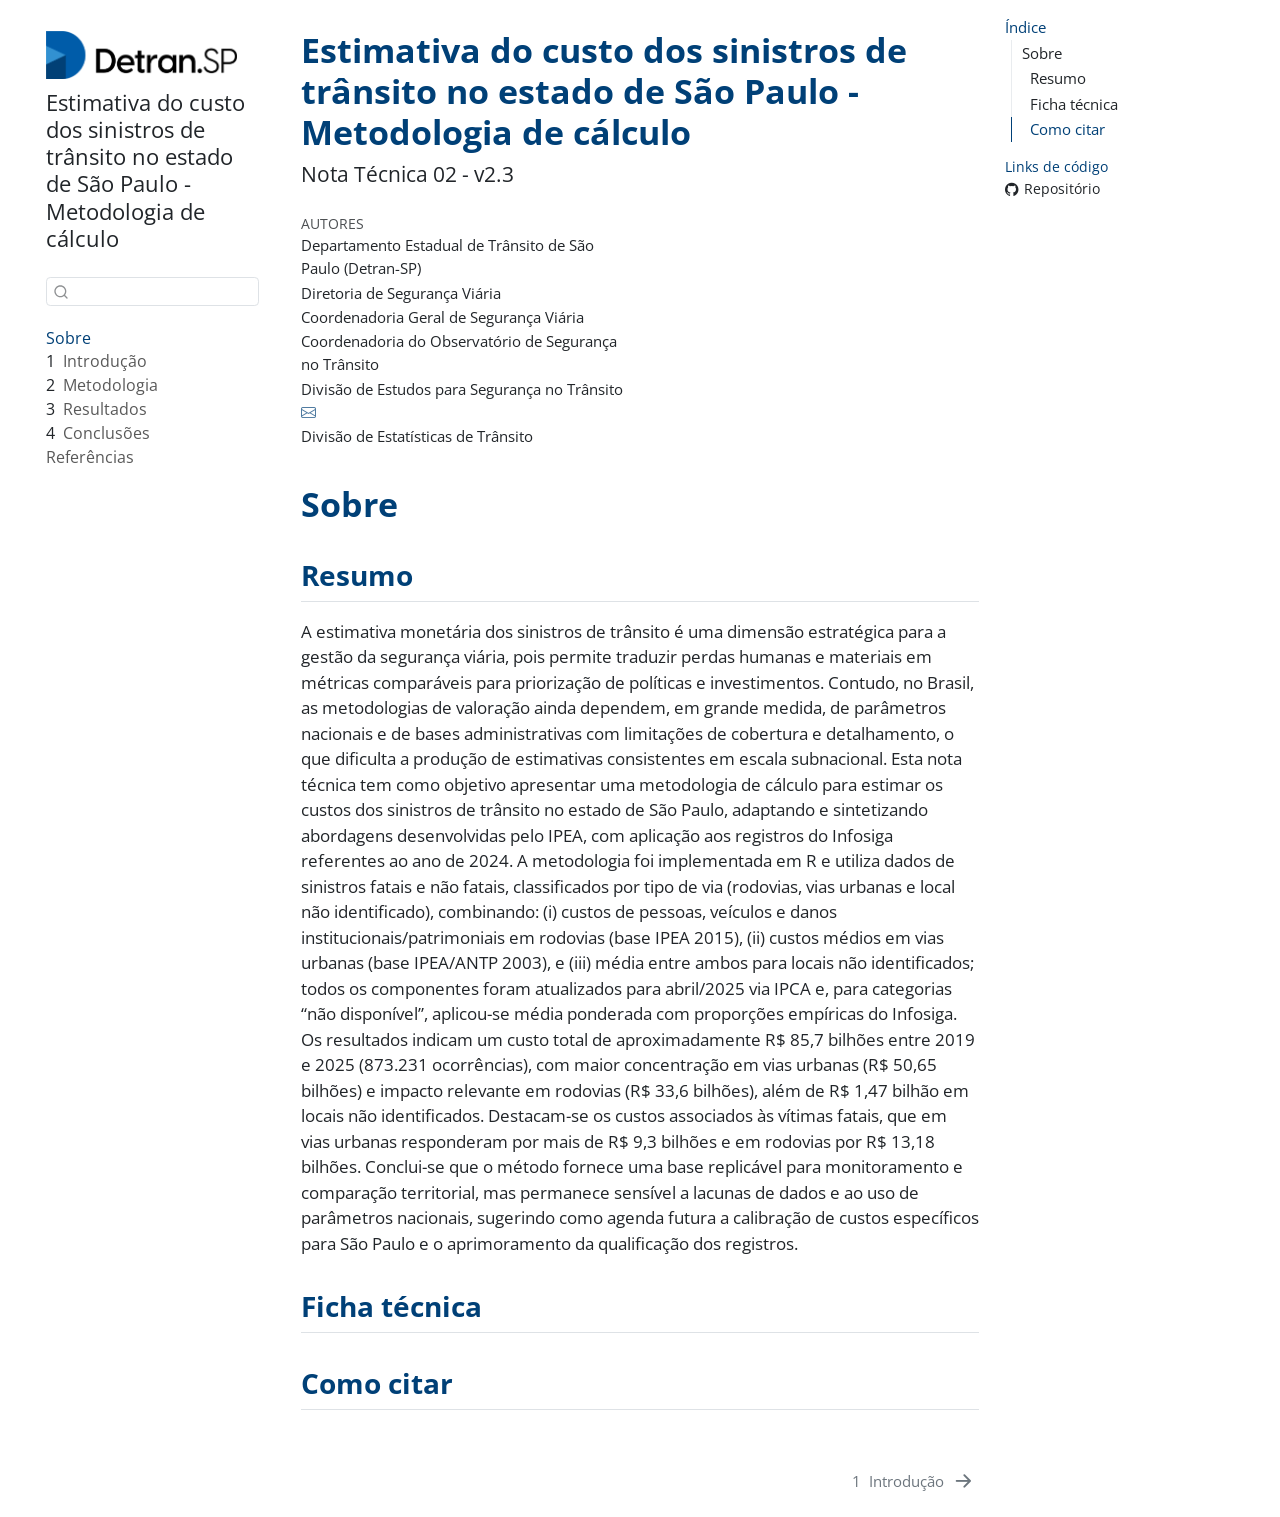
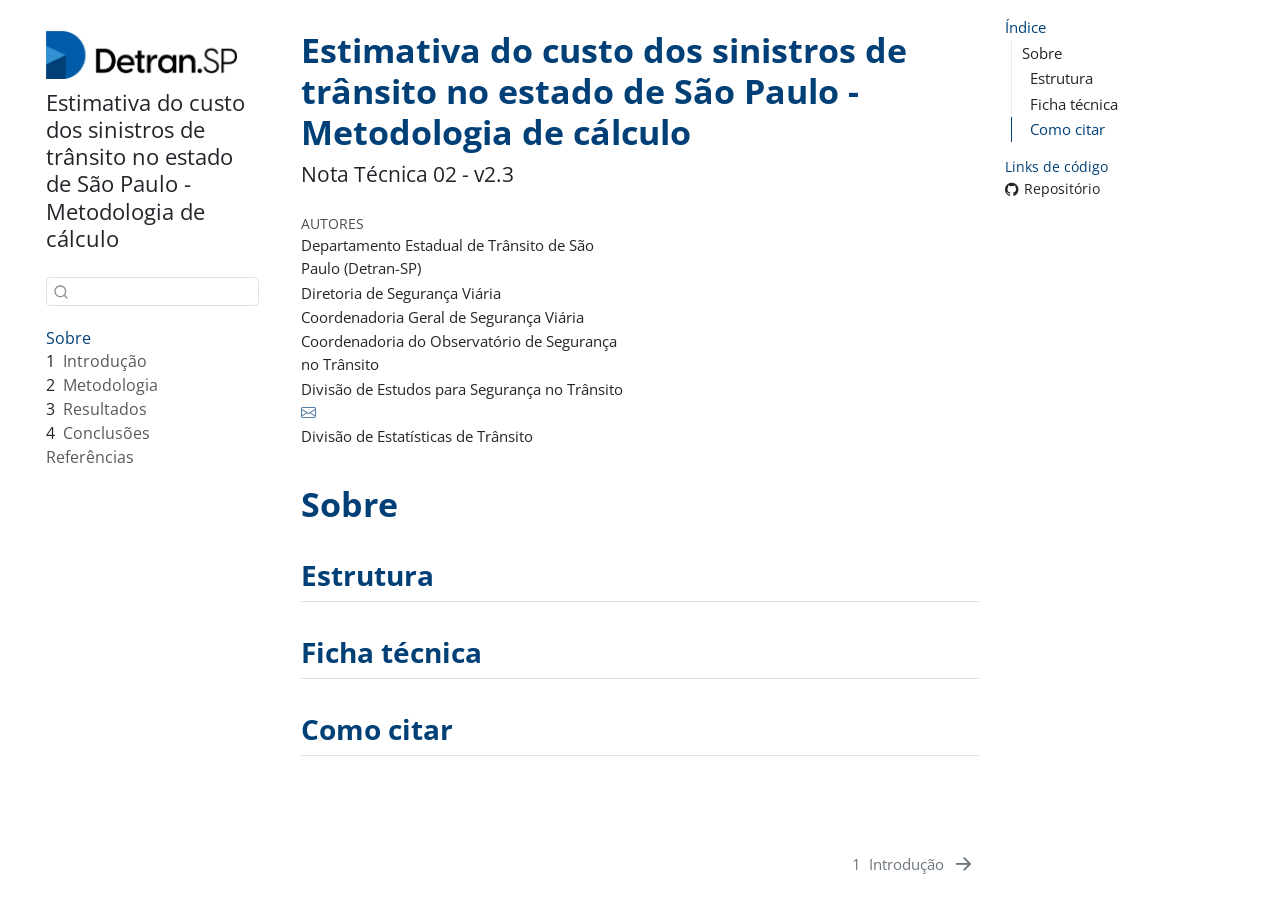
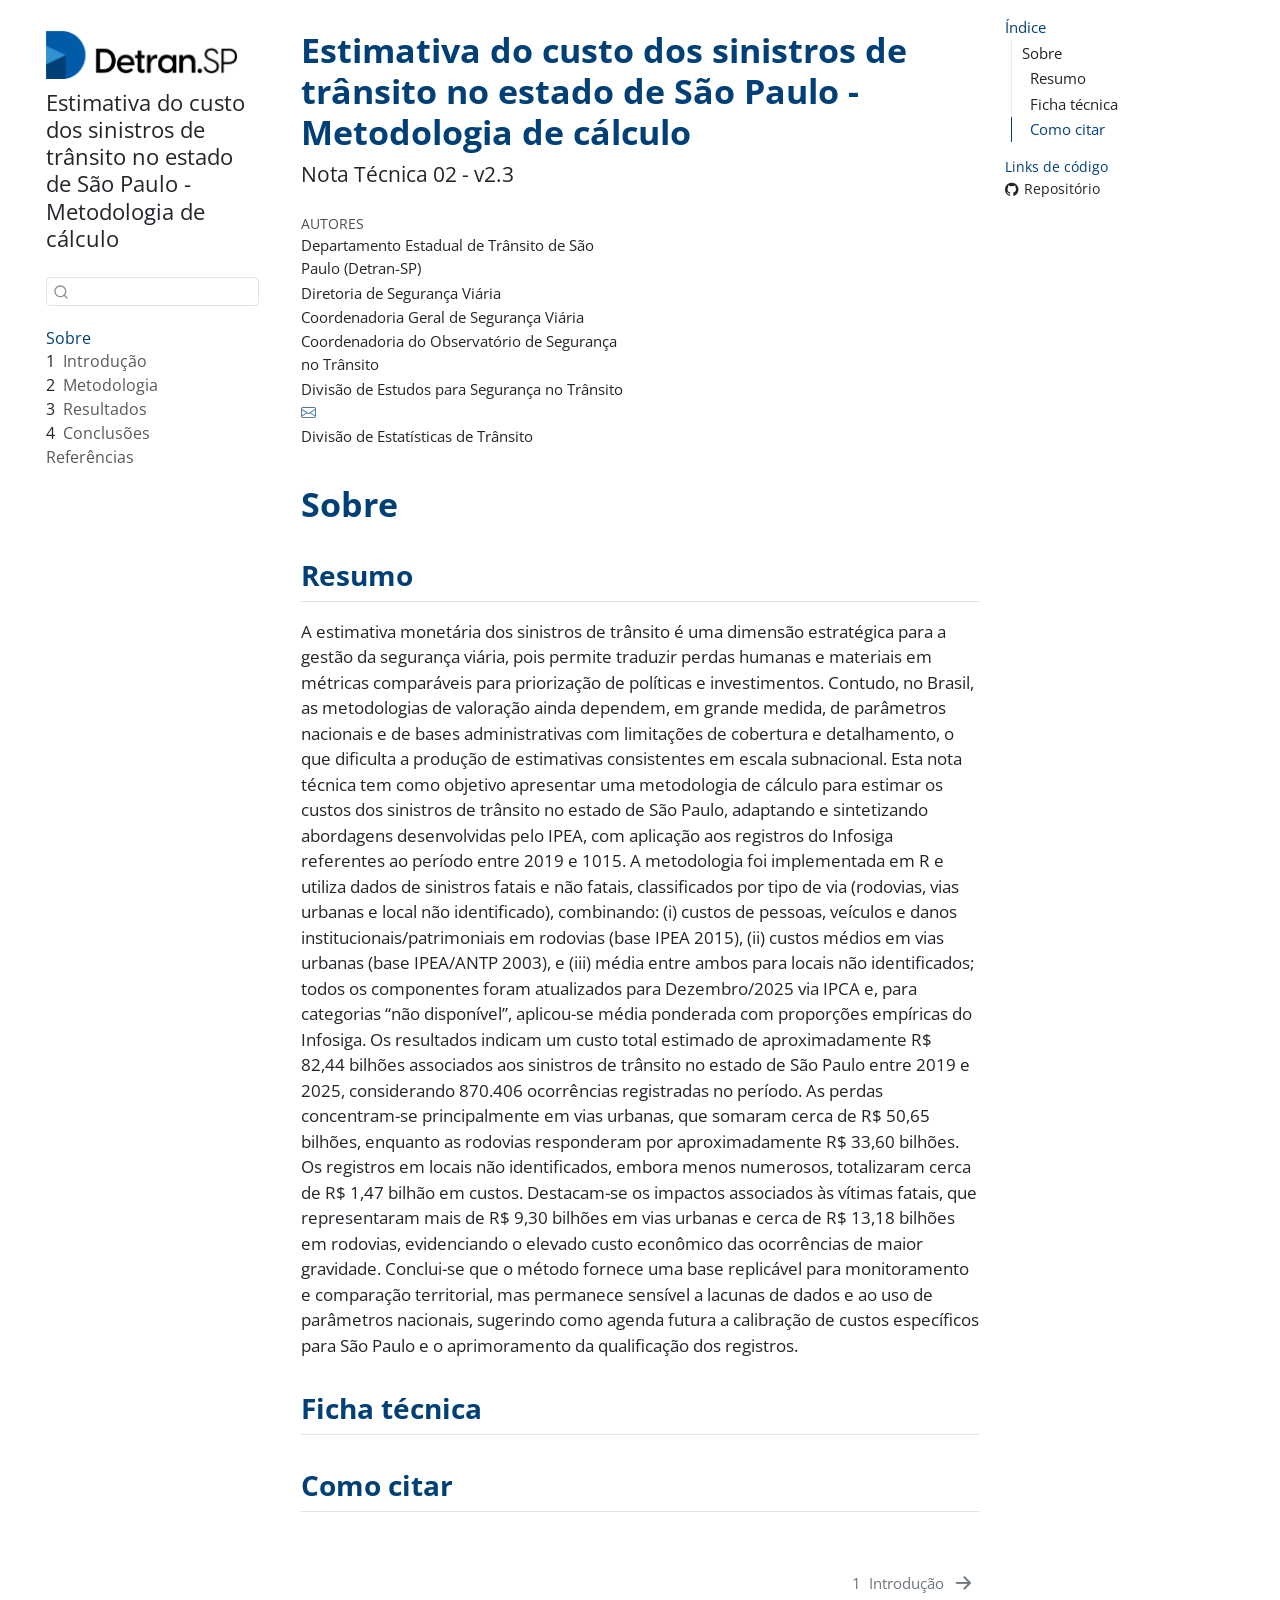
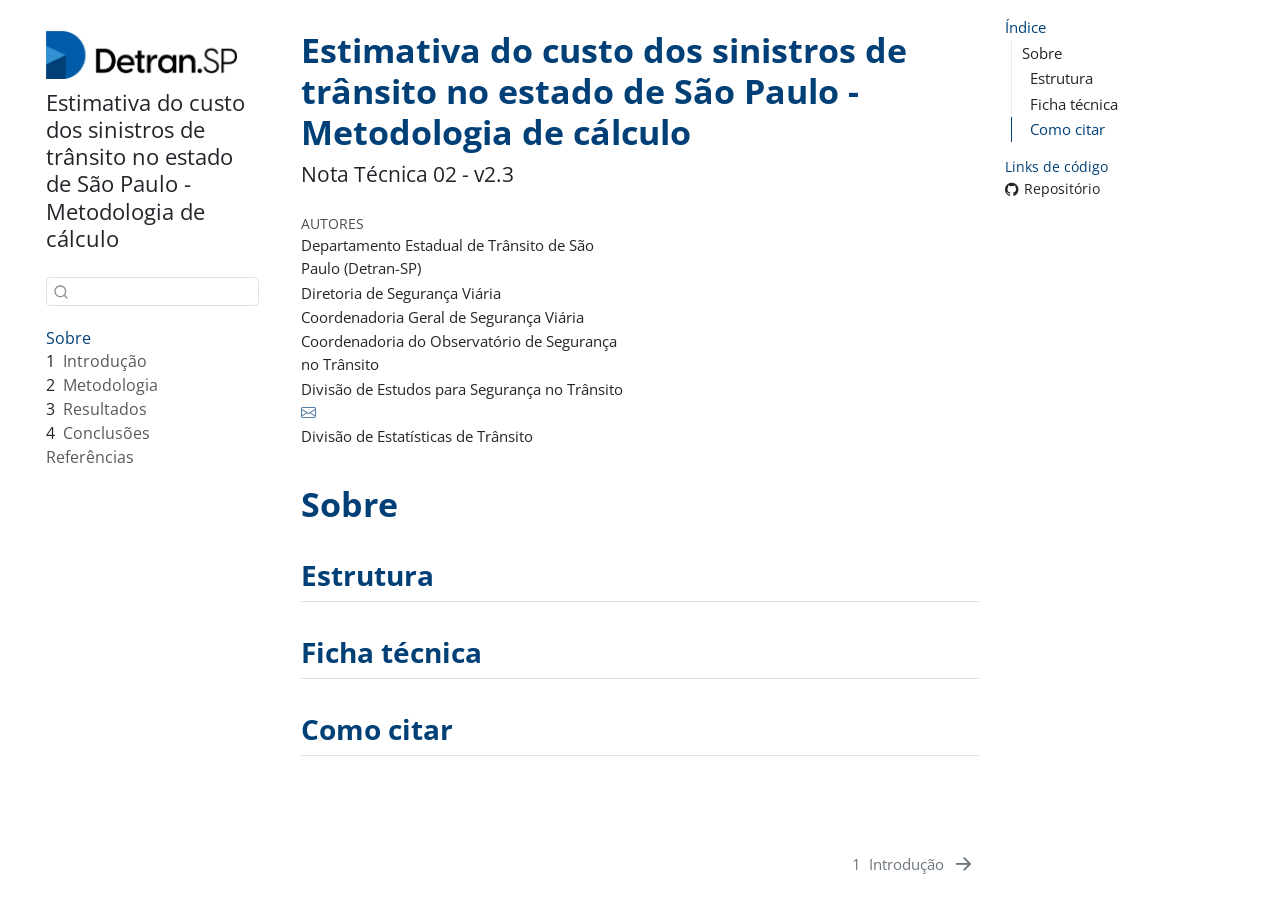
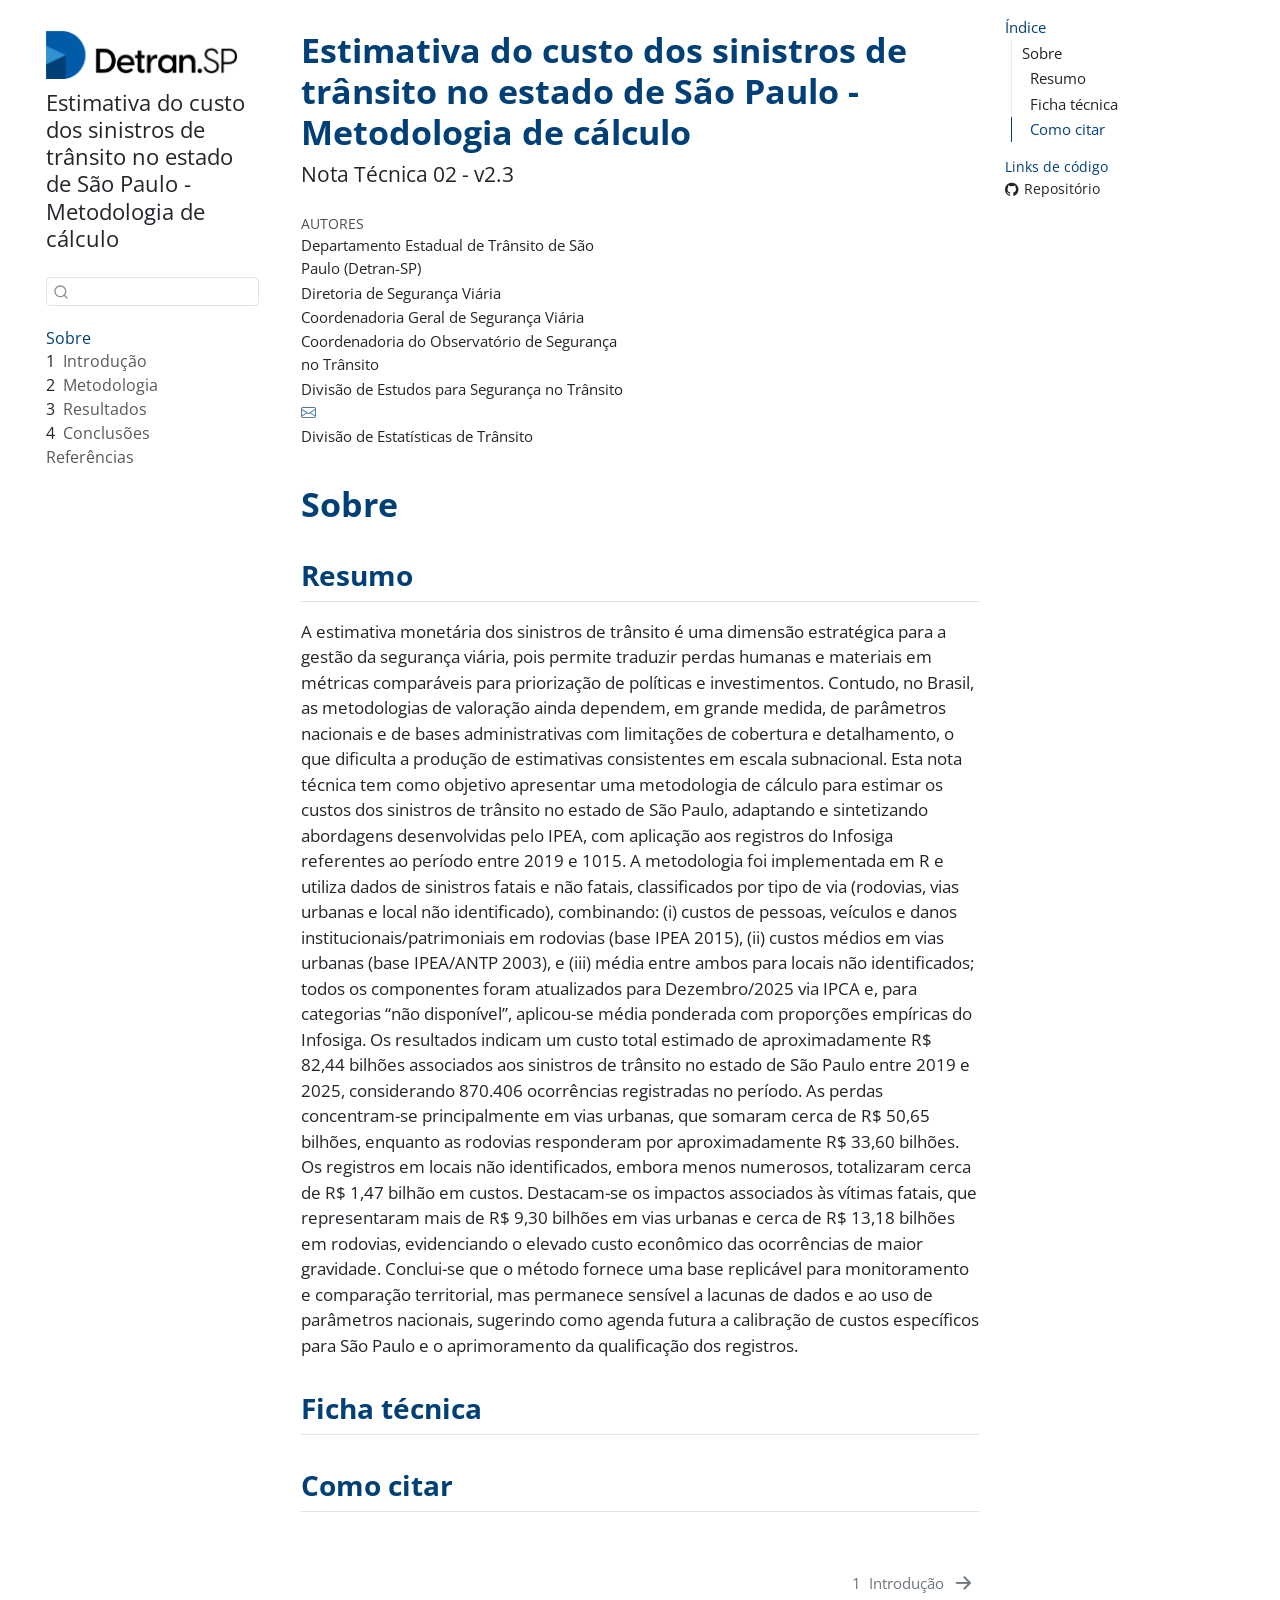
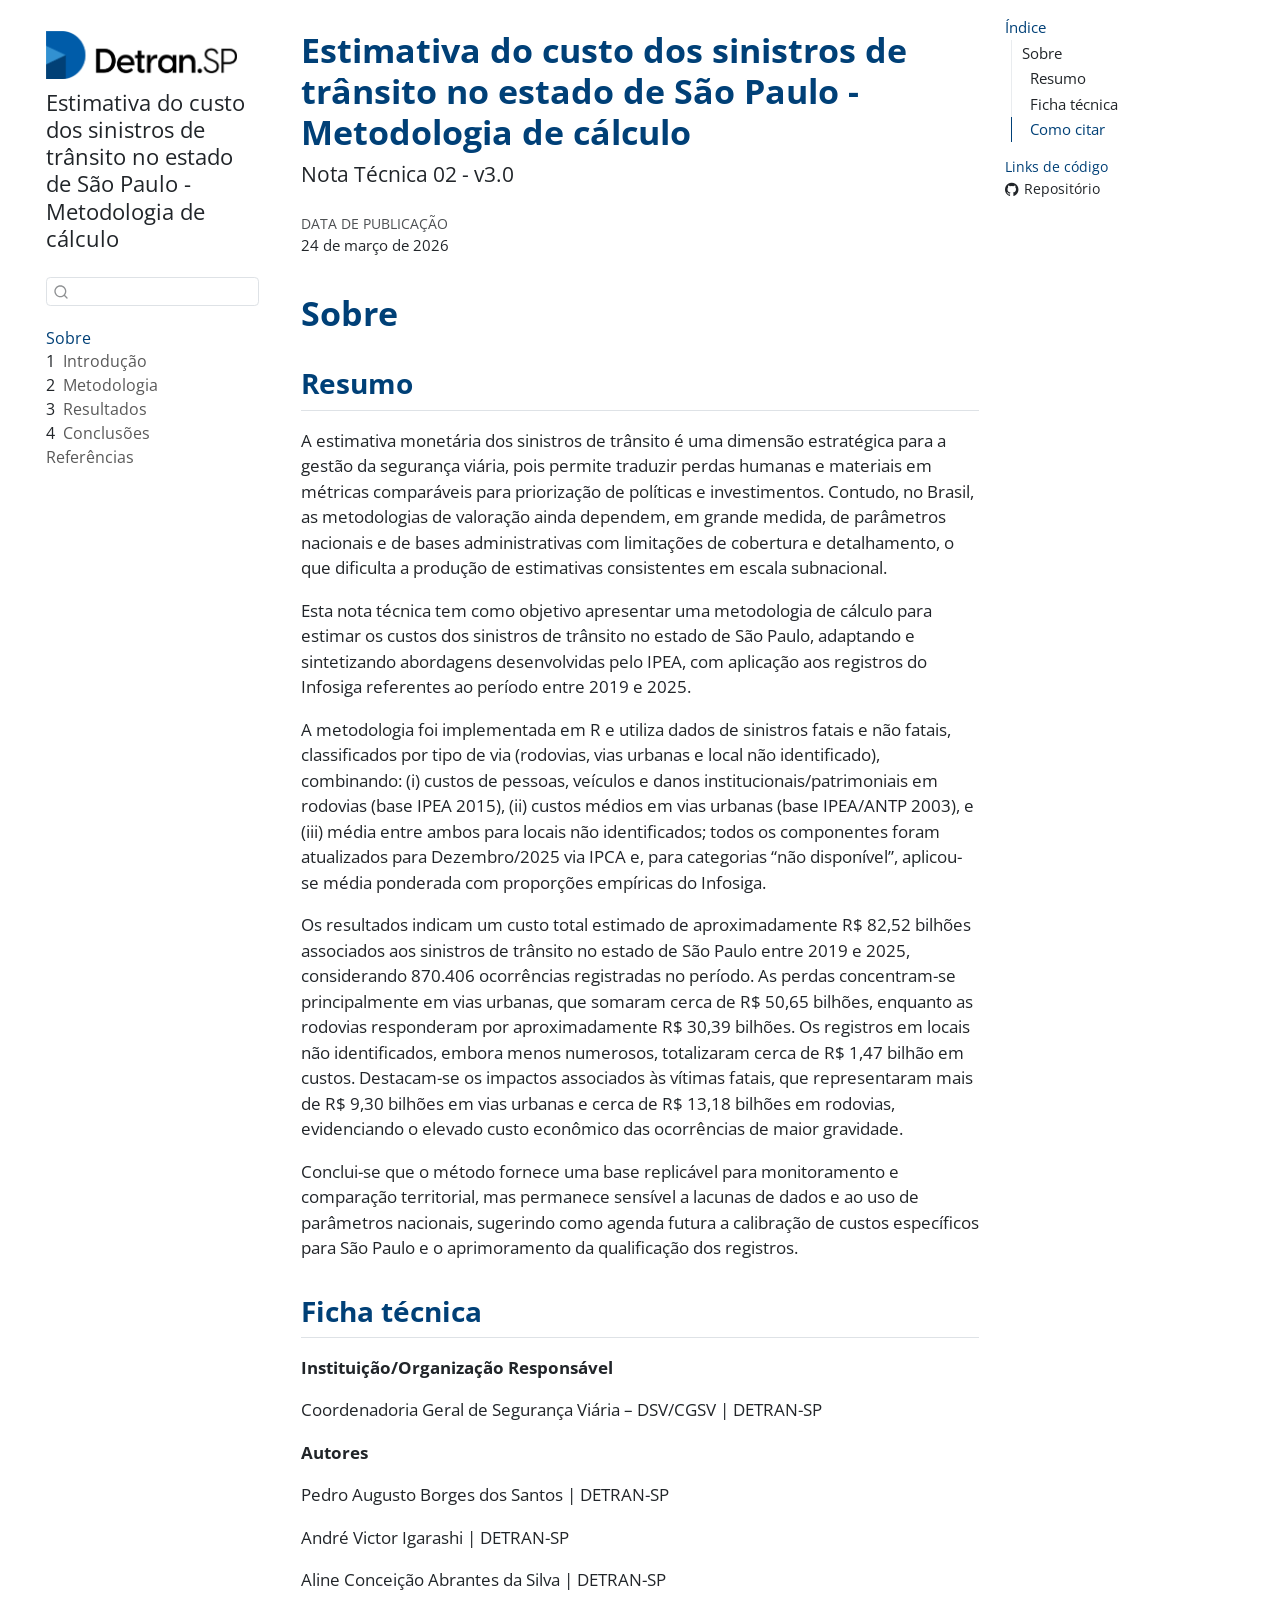
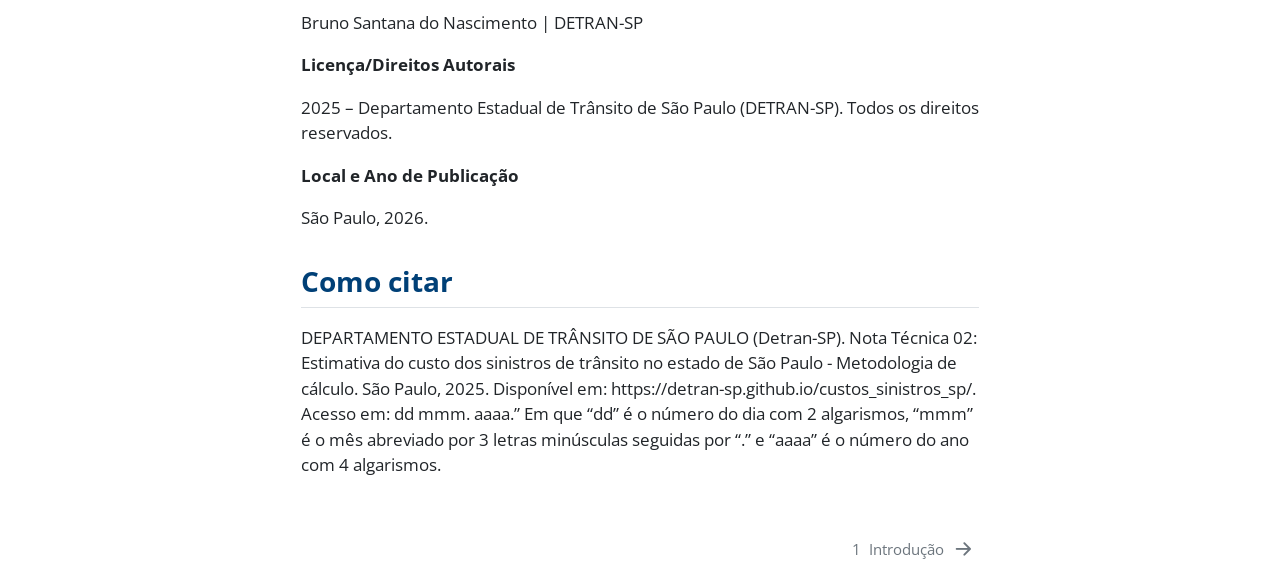
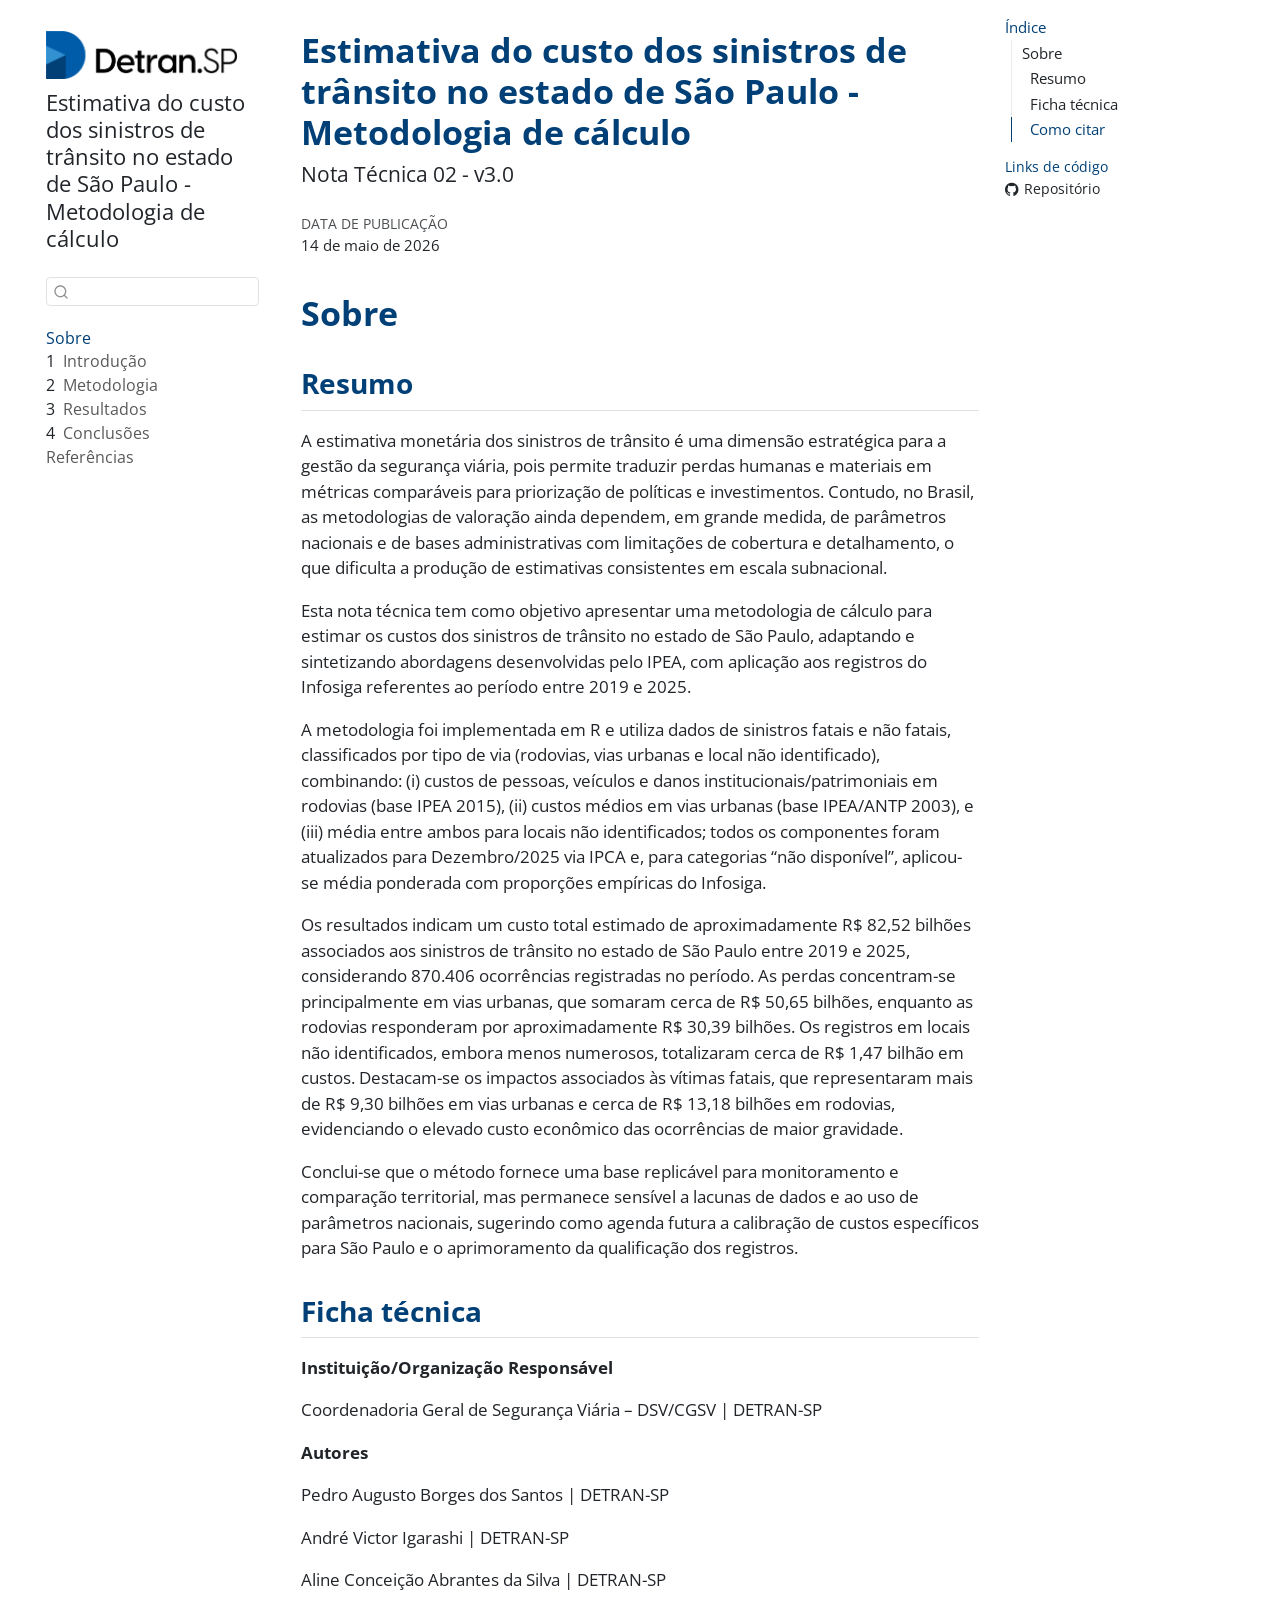
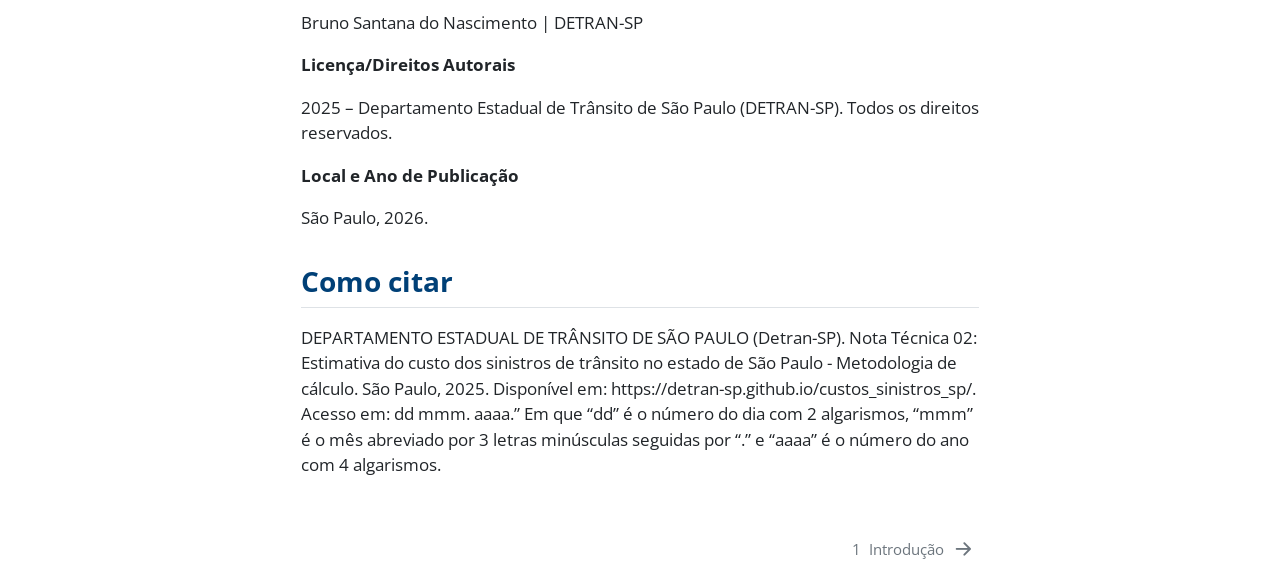
